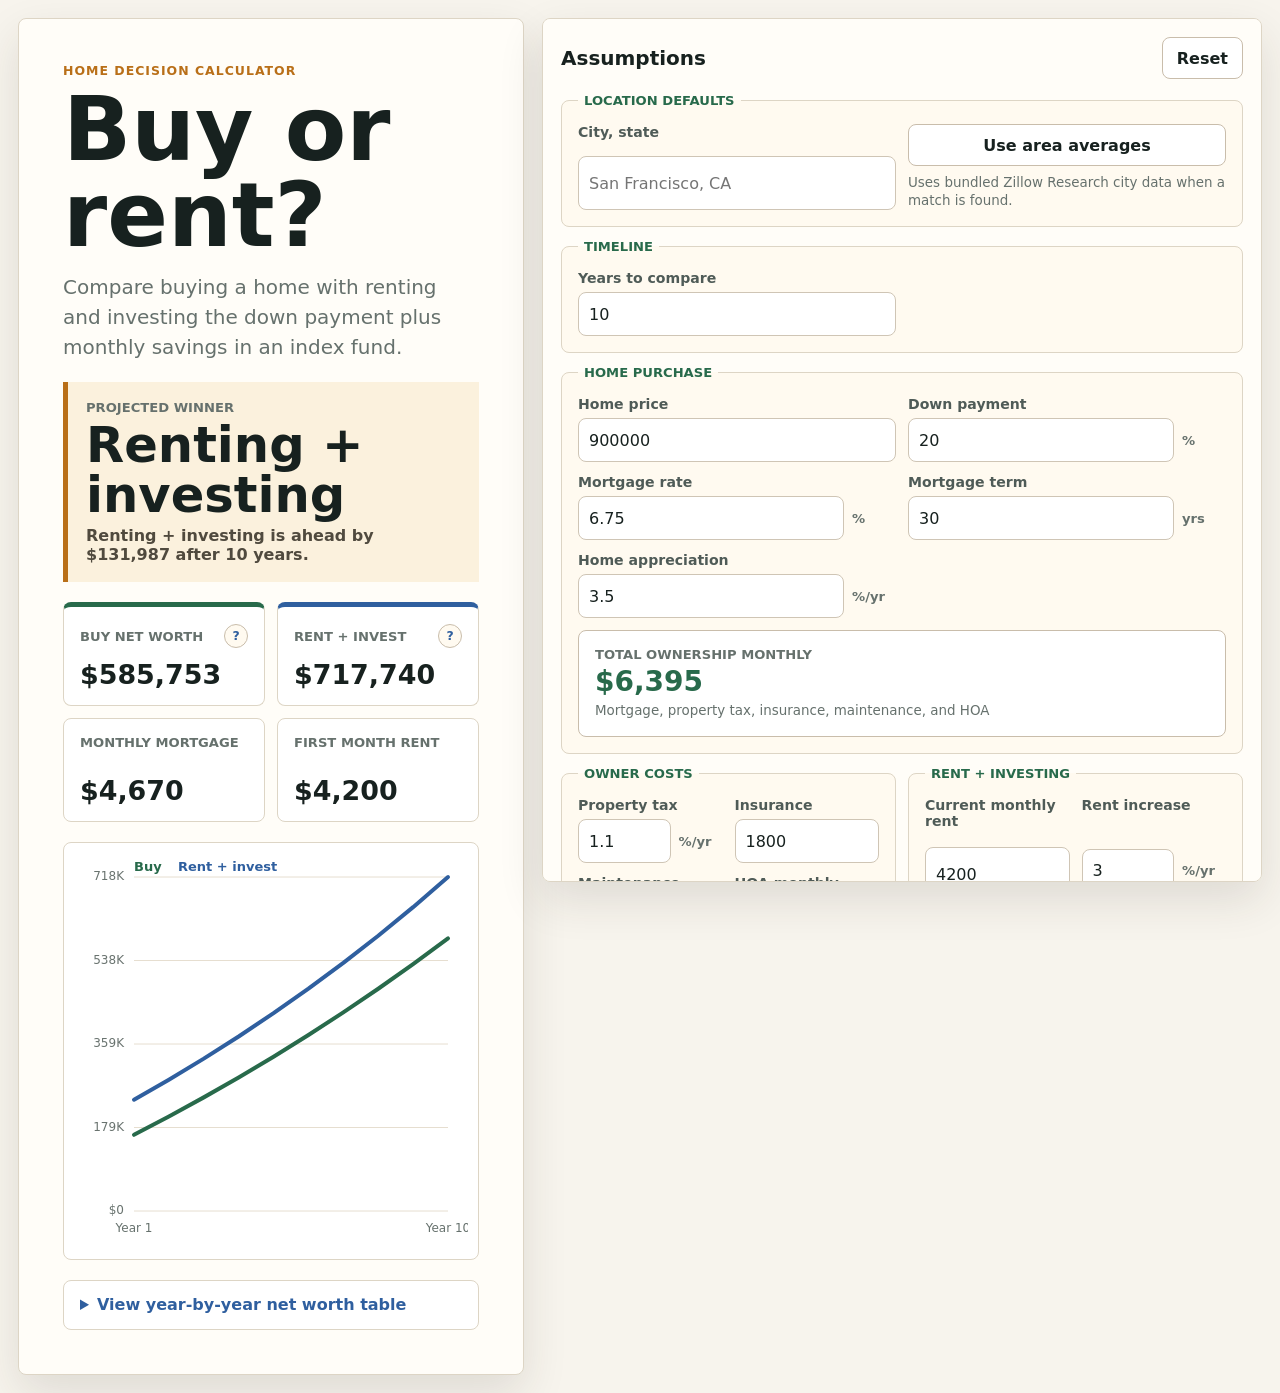
==== buy-or-rent-calculator.html @ 70c570ae "Add files via upload" ====
<!doctype html>
<html lang="en">
  <head>
    <meta charset="utf-8">
    <meta name="viewport" content="width=device-width, initial-scale=1">
    <title>Buy or Rent Calculator</title>
    <style>
:root {
  color-scheme: light;
  --ink: #17211f;
  --muted: #66716d;
  --paper: #f7f4ed;
  --panel: #fffdf8;
  --line: #ddd5c5;
  --green: #286a4b;
  --blue: #2f5f9f;
  --gold: #b96f18;
  --rose: #b65050;
  --shadow: 0 18px 45px rgba(52, 45, 32, 0.12);
}

* {
  box-sizing: border-box;
}

body {
  margin: 0;
  min-height: 100vh;
  background: var(--paper);
  color: var(--ink);
  font-family: Inter, ui-sans-serif, system-ui, -apple-system, BlinkMacSystemFont, "Segoe UI", sans-serif;
}

button,
input {
  font: inherit;
}

.app-shell {
  display: grid;
  grid-template-columns: minmax(420px, 1fr) minmax(620px, 720px);
  gap: 18px;
  max-width: 1440px;
  margin: 0 auto;
  padding: 18px;
}

.summary-panel,
.controls-panel {
  background: var(--panel);
  border: 1px solid var(--line);
  border-radius: 8px;
  box-shadow: var(--shadow);
}

.summary-panel {
  display: grid;
  align-content: start;
  gap: 20px;
  min-height: calc(100vh - 36px);
  padding: clamp(22px, 4vw, 44px);
}

.eyebrow {
  margin: 0 0 8px;
  color: var(--gold);
  font-size: 0.78rem;
  font-weight: 800;
  letter-spacing: 0.08em;
  text-transform: uppercase;
}

h1,
h2,
p {
  margin: 0;
}

h1 {
  max-width: 720px;
  font-size: clamp(2.45rem, 7vw, 5.8rem);
  line-height: 0.96;
  letter-spacing: 0;
}

.lede {
  max-width: 720px;
  margin-top: 14px;
  color: var(--muted);
  font-size: clamp(1rem, 2vw, 1.25rem);
  line-height: 1.5;
}

.verdict {
  display: grid;
  gap: 6px;
  padding: 18px;
  border-left: 5px solid var(--gold);
  background: #fbf1dd;
}

.verdict-label,
.metric > span,
.metric-heading > span {
  color: var(--muted);
  font-size: 0.82rem;
  font-weight: 800;
  text-transform: uppercase;
}

.verdict strong {
  font-size: clamp(1.65rem, 4vw, 3.1rem);
  line-height: 1;
}

.verdict span:last-child {
  color: #504a3e;
  font-weight: 650;
}

.result-grid {
  display: grid;
  grid-template-columns: repeat(auto-fit, minmax(185px, 1fr));
  gap: 12px;
}

.metric {
  display: grid;
  gap: 8px;
  min-height: 104px;
  min-width: 0;
  padding: 16px;
  border: 1px solid var(--line);
  border-radius: 8px;
  background: #ffffff;
}

.metric strong {
  align-self: end;
  min-width: 0;
  overflow-wrap: anywhere;
  font-size: clamp(1.25rem, 2.1vw, 1.85rem);
  line-height: 1.08;
}

.metric-heading {
  display: flex;
  align-items: center;
  justify-content: space-between;
  gap: 8px;
  min-width: 0;
}

.tooltip-trigger {
  position: relative;
  display: inline-grid;
  place-items: center;
  flex: 0 0 auto;
  width: 24px;
  min-height: 24px;
  padding: 0;
  border: 1px solid #c9bdab;
  border-radius: 999px;
  background: #fffaf0;
  color: var(--blue);
  font-size: 0.78rem;
  line-height: 1;
}

.tooltip-trigger:focus-visible {
  outline: 3px solid rgba(47, 95, 159, 0.18);
}

.tooltip-text {
  position: absolute;
  right: 0;
  bottom: calc(100% + 10px);
  z-index: 5;
  display: block;
  width: min(280px, 74vw);
  padding: 12px;
  border: 1px solid #c9bdab;
  border-radius: 8px;
  background: #17211f;
  box-shadow: 0 12px 28px rgba(23, 33, 31, 0.18);
  color: #ffffff;
  font-size: 0.82rem;
  font-weight: 650;
  line-height: 1.35;
  opacity: 0;
  pointer-events: none;
  text-align: left;
  text-transform: none;
  transform: translateY(4px);
  transition: opacity 150ms ease, transform 150ms ease;
}

.tooltip-trigger:hover .tooltip-text,
.tooltip-trigger:focus .tooltip-text {
  opacity: 1;
  transform: translateY(0);
}

.metric.buy {
  border-top: 5px solid var(--green);
}

.metric.rent {
  border-top: 5px solid var(--blue);
}

.chart-wrap {
  min-height: 260px;
  padding: 10px;
  border: 1px solid var(--line);
  border-radius: 8px;
  background: #ffffff;
}

canvas {
  display: block;
  width: 100%;
  height: min(44vh, 420px);
}

.breakdown {
  border: 1px solid var(--line);
  border-radius: 8px;
  background: #ffffff;
}

.breakdown summary {
  min-height: 48px;
  padding: 14px 16px;
  color: var(--blue);
  font-weight: 900;
  cursor: pointer;
}

.breakdown summary:hover {
  color: var(--green);
}

.table-wrap {
  overflow-x: auto;
  border-top: 1px solid var(--line);
}

table {
  width: 100%;
  min-width: 560px;
  border-collapse: collapse;
}

th,
td {
  padding: 12px 14px;
  border-bottom: 1px solid #ebe4d8;
  text-align: right;
  white-space: nowrap;
}

th:first-child,
td:first-child {
  text-align: left;
}

th {
  color: var(--muted);
  font-size: 0.78rem;
  text-transform: uppercase;
}

td {
  font-weight: 700;
}

.positive-difference {
  color: var(--green);
}

.negative-difference {
  color: var(--blue);
}

.controls-panel {
  position: sticky;
  top: 18px;
  max-height: calc(100vh - 36px);
  overflow: auto;
  padding: 18px;
}

.toolbar {
  display: flex;
  align-items: center;
  justify-content: space-between;
  gap: 12px;
  margin-bottom: 14px;
}

h2 {
  font-size: 1.25rem;
}

button {
  min-height: 42px;
  padding: 0 14px;
  border: 1px solid #c9bdab;
  border-radius: 8px;
  background: #ffffff;
  color: var(--ink);
  font-weight: 800;
  cursor: pointer;
}

button:active {
  transform: translateY(1px);
}

form {
  display: grid;
  grid-template-columns: repeat(2, minmax(0, 1fr));
  gap: 12px;
}

.timeline-section,
.location-section,
.home-section {
  grid-column: 1 / -1;
}

.timeline-section,
.location-section {
  grid-template-columns: minmax(0, 1fr) minmax(0, 1fr);
}

fieldset {
  display: grid;
  grid-template-columns: repeat(2, minmax(0, 1fr));
  gap: 12px;
  margin: 0;
  padding: 16px;
  border: 1px solid var(--line);
  border-radius: 8px;
  background: #fffaf0;
}

legend {
  padding: 0 6px;
  color: var(--green);
  font-size: 0.82rem;
  font-weight: 900;
  text-transform: uppercase;
}

label {
  display: grid;
  gap: 6px;
}

label span {
  color: #4f5b57;
  font-size: 0.88rem;
  font-weight: 700;
}

input {
  width: 100%;
  min-height: 44px;
  border: 1px solid #cfc5b5;
  border-radius: 8px;
  padding: 9px 10px;
  background: #ffffff;
  color: var(--ink);
}

input:focus {
  border-color: var(--blue);
  outline: 3px solid rgba(47, 95, 159, 0.18);
}

.location-actions {
  display: grid;
  align-content: end;
  gap: 8px;
}

.location-actions button {
  width: 100%;
}

.location-status {
  color: var(--muted);
  font-size: 0.84rem;
  line-height: 1.35;
}

.location-status.success {
  color: var(--green);
  font-weight: 750;
}

.location-status.error {
  color: var(--rose);
  font-weight: 750;
}

.calculated-cost {
  display: grid;
  grid-column: 1 / -1;
  gap: 6px;
  min-height: 98px;
  padding: 16px;
  border: 1px solid #c9bdab;
  border-radius: 8px;
  background: #ffffff;
}

.calculated-cost span {
  color: var(--muted);
  font-size: 0.82rem;
  font-weight: 900;
  text-transform: uppercase;
}

.calculated-cost strong {
  color: var(--green);
  font-size: 1.75rem;
  line-height: 1;
}

.calculated-cost small {
  color: var(--muted);
  font-size: 0.84rem;
  line-height: 1.35;
}

.input-row {
  display: grid;
  grid-template-columns: minmax(0, 1fr) auto;
  align-items: center;
  gap: 8px;
}

.input-row span {
  min-width: 44px;
  color: var(--muted);
  font-size: 0.82rem;
  font-weight: 800;
}

.notes {
  margin-top: 12px;
  padding: 16px;
  border-radius: 8px;
  background: #edf3ee;
  color: #223d30;
  line-height: 1.45;
}

.notes strong {
  display: block;
  margin-bottom: 6px;
}

@media (max-width: 1100px) {
  .app-shell {
    grid-template-columns: 1fr;
  }

  .summary-panel {
    min-height: auto;
  }

  .controls-panel {
    position: static;
    max-height: none;
  }

  .result-grid {
    grid-template-columns: repeat(2, minmax(0, 1fr));
  }
}

@media (max-width: 560px) {
  .app-shell {
    padding: 0;
    gap: 0;
  }

  .summary-panel,
  .controls-panel {
    border-right: 0;
    border-left: 0;
    border-radius: 0;
    box-shadow: none;
  }

  .summary-panel {
    padding: 22px 16px;
  }

  .controls-panel {
    padding: 16px;
  }

  form,
  .result-grid,
  fieldset {
    grid-template-columns: 1fr;
  }

  .metric {
    min-height: 88px;
  }

  canvas {
    height: 280px;
  }
}

    </style>
  </head>
  <body>
    <main class="app-shell">
      <section class="summary-panel">
        <div>
          <p class="eyebrow">Home decision calculator</p>
          <h1>Buy or rent?</h1>
          <p class="lede">Compare buying a home with renting and investing the down payment plus monthly savings in an index fund.</p>
        </div>

        <div class="verdict" aria-live="polite">
          <span class="verdict-label">Projected winner</span>
          <strong id="winner">Calculating...</strong>
          <span id="winnerDelta">Adjust the inputs below.</span>
        </div>

        <div class="result-grid">
          <article class="metric buy">
            <div class="metric-heading">
              <span>Buy net worth</span>
              <button class="tooltip-trigger" type="button" aria-label="How buyer net worth is calculated">
                ?
                <span class="tooltip-text">
                  Final home value minus remaining mortgage balance minus estimated selling costs, plus any invested monthly savings if owning was cheaper than renting.
                </span>
              </button>
            </div>
            <strong id="buyNet">$0</strong>
          </article>
          <article class="metric rent">
            <div class="metric-heading">
              <span>Rent + invest</span>
              <button class="tooltip-trigger" type="button" aria-label="How renter net worth is calculated">
                ?
                <span class="tooltip-text">
                  Down payment plus buying costs invested upfront, plus monthly savings when renting is cheaper than owning, compounded by stock market return after expenses.
                </span>
              </button>
            </div>
            <strong id="rentNet">$0</strong>
          </article>
          <article class="metric">
            <span>Monthly mortgage</span>
            <strong id="mortgagePayment">$0</strong>
          </article>
          <article class="metric">
            <span>First month rent</span>
            <strong id="startingRent">$0</strong>
          </article>
        </div>

        <div class="chart-wrap" aria-label="Projected net worth chart">
          <canvas id="wealthChart" width="900" height="420"></canvas>
        </div>

        <details class="breakdown" id="yearlyBreakdown">
          <summary>View year-by-year net worth table</summary>
          <div class="table-wrap">
            <table>
              <thead>
                <tr>
                  <th>Year</th>
                  <th>Buy net worth</th>
                  <th>Rent + invest</th>
                  <th>Difference</th>
                </tr>
              </thead>
              <tbody id="yearlyRows"></tbody>
            </table>
          </div>
        </details>
      </section>

      <section class="controls-panel" aria-label="Calculator assumptions">
        <div class="toolbar">
          <h2>Assumptions</h2>
          <button id="resetButton" type="button">Reset</button>
        </div>

        <form id="assumptions">
          <fieldset class="assumption-section location-section">
            <legend>Location defaults</legend>
            <label>
              <span>City, state</span>
              <input id="marketLocation" type="text" autocomplete="address-level2" placeholder="San Francisco, CA">
            </label>
            <div class="location-actions">
              <button id="applyLocationButton" type="button">Use area averages</button>
              <p id="locationStatus" class="location-status" aria-live="polite">Uses bundled Zillow Research city data when a match is found.</p>
            </div>
          </fieldset>

          <fieldset class="assumption-section timeline-section">
            <legend>Timeline</legend>
            <label>
              <span>Years to compare</span>
              <input name="years" type="number" min="1" max="40" step="1" value="10">
            </label>
          </fieldset>

          <fieldset class="assumption-section home-section">
            <legend>Home purchase</legend>
            <label>
              <span>Home price</span>
              <input name="homePrice" type="number" min="0" step="1000" value="900000">
            </label>
            <label>
              <span>Down payment</span>
              <div class="input-row">
                <input name="downPaymentPercent" type="number" min="0" max="100" step="0.5" value="20">
                <span>%</span>
              </div>
            </label>
            <label>
              <span>Mortgage rate</span>
              <div class="input-row">
                <input name="mortgageRate" type="number" min="0" max="20" step="0.05" value="6.75">
                <span>%</span>
              </div>
            </label>
            <label>
              <span>Mortgage term</span>
              <div class="input-row">
                <input name="mortgageTerm" type="number" min="1" max="40" step="1" value="30">
                <span>yrs</span>
              </div>
            </label>
            <label>
              <span>Home appreciation</span>
              <div class="input-row">
                <input name="homeGrowth" type="number" min="-20" max="30" step="0.1" value="3.5">
                <span>%/yr</span>
              </div>
            </label>
            <div class="calculated-cost" aria-live="polite">
              <span>Total ownership monthly</span>
              <strong id="totalOwnershipCost">$0</strong>
              <small>Mortgage, property tax, insurance, maintenance, and HOA</small>
            </div>
          </fieldset>

          <fieldset class="assumption-section owner-section">
            <legend>Owner costs</legend>
            <label>
              <span>Property tax</span>
              <div class="input-row">
                <input name="propertyTax" type="number" min="0" max="10" step="0.05" value="1.1">
                <span>%/yr</span>
              </div>
            </label>
            <label>
              <span>Insurance</span>
              <input name="insurance" type="number" min="0" step="25" value="1800">
            </label>
            <label>
              <span>Maintenance</span>
              <div class="input-row">
                <input name="maintenance" type="number" min="0" max="10" step="0.05" value="1">
                <span>%/yr</span>
              </div>
            </label>
            <label>
              <span>HOA monthly</span>
              <input name="hoa" type="number" min="0" step="25" value="0">
            </label>
            <label>
              <span>Buying costs</span>
              <div class="input-row">
                <input name="buyingCosts" type="number" min="0" max="10" step="0.1" value="2">
                <span>%</span>
              </div>
            </label>
            <label>
              <span>Selling costs</span>
              <div class="input-row">
                <input name="sellingCosts" type="number" min="0" max="12" step="0.1" value="6">
                <span>%</span>
              </div>
            </label>
          </fieldset>

          <fieldset class="assumption-section rent-section">
            <legend>Rent + investing</legend>
            <label>
              <span>Current monthly rent</span>
              <input name="rent" type="number" min="0" step="50" value="4200">
            </label>
            <label>
              <span>Rent increase</span>
              <div class="input-row">
                <input name="rentGrowth" type="number" min="-10" max="20" step="0.1" value="3">
                <span>%/yr</span>
              </div>
            </label>
            <label>
              <span>Stock market return</span>
              <div class="input-row">
                <input name="stockGrowth" type="number" min="-30" max="40" step="0.1" value="7">
                <span>%/yr</span>
              </div>
            </label>
            <label>
              <span>Investment expense ratio</span>
              <div class="input-row">
                <input name="expenseRatio" type="number" min="0" max="3" step="0.01" value="0.03">
                <span>%/yr</span>
              </div>
            </label>
          </fieldset>
        </form>

        <aside class="notes">
          <strong>How it compares</strong>
          <p id="explanation">The calculator invests whichever option has lower monthly cash cost, so the comparison stays balanced.</p>
        </aside>
      </section>
    </main>

    <script>
// Generated from Zillow Research public city ZHVI and ZORI CSVs on 2026-05-13.
// Keep this file small enough to host as a static asset.
window.MARKET_DATA = {"generatedAt":"2026-05-13T17:00:26.848Z","source":"Zillow Research public data","records":[{"key":"los angeles,CA","city":"Los Angeles","state":"CA","metro":"Los Angeles-Long Beach-Anaheim, CA","county":"Los Angeles County","sizeRank":1,"homeValue":952183,"rent":2753,"homeGrowth":3.39,"rentGrowth":4.19,"homeDate":"2026-03-31","rentDate":"2026-03-31"},{"key":"houston,TX","city":"Houston","state":"TX","metro":"Houston-The Woodlands-Sugar Land, TX","county":"Harris County","sizeRank":2,"homeValue":264336,"rent":1541,"homeGrowth":3.86,"rentGrowth":3.35,"homeDate":"2026-03-31","rentDate":"2026-03-31"},{"key":"chicago,IL","city":"Chicago","state":"IL","metro":"Chicago-Naperville-Elgin, IL-IN-WI","county":"Cook County","sizeRank":3,"homeValue":317283,"rent":2328,"homeGrowth":2.39,"rentGrowth":6.85,"homeDate":"2026-03-31","rentDate":"2026-03-31"},{"key":"san antonio,TX","city":"San Antonio","state":"TX","metro":"San Antonio-New Braunfels, TX","county":"Bexar County","sizeRank":4,"homeValue":249810,"rent":1360,"homeGrowth":2.72,"rentGrowth":2.48,"homeDate":"2026-03-31","rentDate":"2026-03-31"},{"key":"philadelphia,PA","city":"Philadelphia","state":"PA","metro":"Philadelphia-Camden-Wilmington, PA-NJ-DE-MD","county":"Philadelphia County","sizeRank":5,"homeValue":231815,"rent":1758,"homeGrowth":2.21,"rentGrowth":4.29,"homeDate":"2026-03-31","rentDate":"2026-03-31"},{"key":"phoenix,AZ","city":"Phoenix","state":"AZ","metro":"Phoenix-Mesa-Chandler, AZ","county":"Maricopa County","sizeRank":6,"homeValue":410169,"rent":1567,"homeGrowth":4.5,"rentGrowth":3.91,"homeDate":"2026-03-31","rentDate":"2026-03-31"},{"key":"las vegas,NV","city":"Las Vegas","state":"NV","metro":"Las Vegas-Henderson-Paradise, NV","county":"Clark County","sizeRank":7,"homeValue":426583,"rent":1699,"homeGrowth":5.86,"rentGrowth":4.38,"homeDate":"2026-03-31","rentDate":"2026-03-31"},{"key":"san diego,CA","city":"San Diego","state":"CA","metro":"San Diego-Chula Vista-Carlsbad, CA","county":"San Diego County","sizeRank":8,"homeValue":1001265,"rent":2911,"homeGrowth":5.86,"rentGrowth":6.02,"homeDate":"2026-03-31","rentDate":"2026-03-31"},{"key":"dallas,TX","city":"Dallas","state":"TX","metro":"Dallas-Fort Worth-Arlington, TX","county":"Dallas County","sizeRank":9,"homeValue":309421,"rent":1606,"homeGrowth":3.6,"rentGrowth":3.79,"homeDate":"2026-03-31","rentDate":"2026-03-31"},{"key":"austin,TX","city":"Austin","state":"TX","metro":"Austin-Round Rock-Georgetown, TX","county":"Travis County","sizeRank":10,"homeValue":508530,"rent":1542,"homeGrowth":0.59,"rentGrowth":2.07,"homeDate":"2026-03-31","rentDate":"2026-03-31"},{"key":"san jose,CA","city":"San Jose","state":"CA","metro":"San Jose-Sunnyvale-Santa Clara, CA","county":"Santa Clara County","sizeRank":11,"homeValue":1463614,"rent":3283,"homeGrowth":5.35,"rentGrowth":4.69,"homeDate":"2026-03-31","rentDate":"2026-03-31"},{"key":"jacksonville,FL","city":"Jacksonville","state":"FL","metro":"Jacksonville, FL","county":"Duval County","sizeRank":12,"homeValue":282895,"rent":1580,"homeGrowth":5.04,"rentGrowth":4.83,"homeDate":"2026-03-31","rentDate":"2026-03-31"},{"key":"charlotte,NC","city":"Charlotte","state":"NC","metro":"Charlotte-Concord-Gastonia, NC-SC","county":"Mecklenburg County","sizeRank":13,"homeValue":397125,"rent":1721,"homeGrowth":5.99,"rentGrowth":4.99,"homeDate":"2026-03-31","rentDate":"2026-03-31"},{"key":"indianapolis,IN","city":"Indianapolis","state":"IN","metro":"Indianapolis-Carmel-Anderson, IN","county":"Marion County","sizeRank":14,"homeValue":229209,"rent":1374,"homeGrowth":5.72,"rentGrowth":6.25,"homeDate":"2026-03-31","rentDate":"2026-03-31"},{"key":"fort worth,TX","city":"Fort Worth","state":"TX","metro":"Dallas-Fort Worth-Arlington, TX","county":"Tarrant County","sizeRank":15,"homeValue":298051,"rent":1583,"homeGrowth":4.25,"rentGrowth":3.71,"homeDate":"2026-03-31","rentDate":"2026-03-31"},{"key":"orlando,FL","city":"Orlando","state":"FL","metro":"Orlando-Kissimmee-Sanford, FL","county":"Orange County","sizeRank":16,"homeValue":374136,"rent":1869,"homeGrowth":6.01,"rentGrowth":5.68,"homeDate":"2026-03-31","rentDate":"2026-03-31"},{"key":"san francisco,CA","city":"San Francisco","state":"CA","metro":"San Francisco-Oakland-Berkeley, CA","county":"San Francisco County","sizeRank":17,"homeValue":1356662,"rent":3958,"homeGrowth":-0.15,"rentGrowth":6.51,"homeDate":"2026-03-31","rentDate":"2026-03-31"},{"key":"tucson,AZ","city":"Tucson","state":"AZ","metro":"Tucson, AZ","county":"Pima County","sizeRank":18,"homeValue":324023,"rent":1396,"homeGrowth":4.61,"rentGrowth":5.15,"homeDate":"2026-03-31","rentDate":"2026-03-31"},{"key":"columbus,OH","city":"Columbus","state":"OH","metro":"Columbus, OH","county":"Franklin County","sizeRank":19,"homeValue":245979,"rent":1445,"homeGrowth":5.48,"rentGrowth":5.14,"homeDate":"2026-03-31","rentDate":"2026-03-31"},{"key":"miami,FL","city":"Miami","state":"FL","metro":"Miami-Fort Lauderdale-Pompano Beach, FL","county":"Miami-Dade County","sizeRank":20,"homeValue":579564,"rent":3001,"homeGrowth":8.35,"rentGrowth":8.2,"homeDate":"2026-03-31","rentDate":"2026-03-31"},{"key":"louisville,KY","city":"Louisville","state":"KY","metro":"Louisville/Jefferson County, KY-IN","county":"Jefferson County","sizeRank":21,"homeValue":261482,"rent":1370,"homeGrowth":5,"rentGrowth":5.98,"homeDate":"2026-03-31","rentDate":"2026-03-31"},{"key":"el paso,TX","city":"El Paso","state":"TX","metro":"El Paso, TX","county":"El Paso County","sizeRank":22,"homeValue":234775,"rent":1461,"homeGrowth":7.13,"rentGrowth":6.28,"homeDate":"2026-03-31","rentDate":"2026-03-31"},{"key":"denver,CO","city":"Denver","state":"CO","metro":"Denver-Aurora-Lakewood, CO","county":"Denver County","sizeRank":23,"homeValue":539666,"rent":1826,"homeGrowth":1.67,"rentGrowth":2.98,"homeDate":"2026-03-31","rentDate":"2026-03-31"},{"key":"seattle,WA","city":"Seattle","state":"WA","metro":"Seattle-Tacoma-Bellevue, WA","county":"King County","sizeRank":24,"homeValue":868680,"rent":2193,"homeGrowth":1.99,"rentGrowth":4.73,"homeDate":"2026-03-31","rentDate":"2026-03-31"},{"key":"portland,OR","city":"Portland","state":"OR","metro":"Portland-Vancouver-Hillsboro, OR-WA","county":"Multnomah County","sizeRank":25,"homeValue":534638,"rent":1707,"homeGrowth":0.91,"rentGrowth":3.35,"homeDate":"2026-03-31","rentDate":"2026-03-31"},{"key":"nashville,TN","city":"Nashville","state":"TN","metro":"Nashville-Davidson--Murfreesboro--Franklin, TN","county":"Davidson County","sizeRank":26,"homeValue":434338,"rent":1786,"homeGrowth":5.05,"rentGrowth":4.1,"homeDate":"2026-03-31","rentDate":"2026-03-31"},{"key":"washington,DC","city":"Washington","state":"DC","metro":"Washington-Arlington-Alexandria, DC-VA-MD-WV","county":"District of Columbia","sizeRank":27,"homeValue":582914,"rent":2436,"homeGrowth":-1.44,"rentGrowth":3.48,"homeDate":"2026-03-31","rentDate":"2026-03-31"},{"key":"sacramento,CA","city":"Sacramento","state":"CA","metro":"Sacramento-Roseville-Folsom, CA","county":"Sacramento County","sizeRank":28,"homeValue":479766,"rent":1995,"homeGrowth":2.41,"rentGrowth":4.17,"homeDate":"2026-03-31","rentDate":"2026-03-31"},{"key":"boston,MA","city":"Boston","state":"MA","metro":"Boston-Cambridge-Newton, MA-NH","county":"Suffolk County","sizeRank":29,"homeValue":798217,"rent":3441,"homeGrowth":2.05,"rentGrowth":5.98,"homeDate":"2026-03-31","rentDate":"2026-03-31"},{"key":"detroit,MI","city":"Detroit","state":"MI","metro":"Detroit-Warren-Dearborn, MI","county":"Wayne County","sizeRank":30,"homeValue":75358,"rent":1333,"homeGrowth":2.77,"rentGrowth":5.9,"homeDate":"2026-03-31","rentDate":"2026-03-31"},{"key":"pittsburgh,PA","city":"Pittsburgh","state":"PA","metro":"Pittsburgh, PA","county":"Allegheny County","sizeRank":31,"homeValue":237533,"rent":1554,"homeGrowth":2.8,"rentGrowth":5.01,"homeDate":"2026-03-31","rentDate":"2026-03-31"},{"key":"albuquerque,NM","city":"Albuquerque","state":"NM","metro":"Albuquerque, NM","county":"Bernalillo County","sizeRank":32,"homeValue":344457,"rent":1459,"homeGrowth":6.77,"rentGrowth":6.34,"homeDate":"2026-03-31","rentDate":"2026-03-31"},{"key":"memphis,TN","city":"Memphis","state":"TN","metro":"Memphis, TN-MS-AR","county":"Shelby County","sizeRank":33,"homeValue":144710,"rent":1247,"homeGrowth":3.27,"rentGrowth":4.64,"homeDate":"2026-03-31","rentDate":"2026-03-31"},{"key":"fresno,CA","city":"Fresno","state":"CA","metro":"Fresno, CA","county":"Fresno County","sizeRank":34,"homeValue":391328,"rent":1900,"homeGrowth":5.19,"rentGrowth":6.03,"homeDate":"2026-03-31","rentDate":"2026-03-31"},{"key":"baltimore,MD","city":"Baltimore","state":"MD","metro":"Baltimore-Columbia-Towson, MD","county":"Baltimore City","sizeRank":35,"homeValue":188101,"rent":1729,"homeGrowth":3.05,"rentGrowth":5.07,"homeDate":"2026-03-31","rentDate":"2026-03-31"},{"key":"omaha,NE","city":"Omaha","state":"NE","metro":"Omaha-Council Bluffs, NE-IA","county":"Douglas County","sizeRank":36,"homeValue":294189,"rent":1431,"homeGrowth":5.24,"rentGrowth":6.06,"homeDate":"2026-03-31","rentDate":"2026-03-31"},{"key":"atlanta,GA","city":"Atlanta","state":"GA","metro":"Atlanta-Sandy Springs-Alpharetta, GA","county":"Fulton County","sizeRank":37,"homeValue":385599,"rent":1879,"homeGrowth":1.83,"rentGrowth":3.86,"homeDate":"2026-03-31","rentDate":"2026-03-31"},{"key":"milwaukee,WI","city":"Milwaukee","state":"WI","metro":"Milwaukee-Waukesha, WI","county":"Milwaukee County","sizeRank":38,"homeValue":220137,"rent":1428,"homeGrowth":7.39,"rentGrowth":5.54,"homeDate":"2026-03-31","rentDate":"2026-03-31"},{"key":"oklahoma city,OK","city":"Oklahoma City","state":"OK","metro":"Oklahoma City, OK","county":"Oklahoma County","sizeRank":39,"homeValue":206713,"rent":1286,"homeGrowth":5.22,"rentGrowth":5.47,"homeDate":"2026-03-31","rentDate":"2026-03-31"},{"key":"raleigh,NC","city":"Raleigh","state":"NC","metro":"Raleigh-Cary, NC","county":"Wake County","sizeRank":40,"homeValue":433996,"rent":1568,"homeGrowth":5.53,"rentGrowth":4.59,"homeDate":"2026-03-31","rentDate":"2026-03-31"},{"key":"mesa,AZ","city":"Mesa","state":"AZ","metro":"Phoenix-Mesa-Chandler, AZ","county":"Maricopa County","sizeRank":41,"homeValue":435134,"rent":1567,"homeGrowth":4.5,"rentGrowth":4,"homeDate":"2026-03-31","rentDate":"2026-03-31"},{"key":"colorado springs,CO","city":"Colorado Springs","state":"CO","metro":"Colorado Springs, CO","county":"El Paso County","sizeRank":42,"homeValue":449452,"rent":1700,"homeGrowth":2.86,"rentGrowth":3.62,"homeDate":"2026-03-31","rentDate":"2026-03-31"},{"key":"buffalo,NY","city":"Buffalo","state":"NY","metro":"Buffalo-Cheektowaga, NY","county":"Erie County","sizeRank":43,"homeValue":238089,"rent":1360,"homeGrowth":7.03,"rentGrowth":5.96,"homeDate":"2026-03-31","rentDate":"2026-03-31"},{"key":"kansas city,MO","city":"Kansas City","state":"MO","metro":"Kansas City, MO-KS","county":"Jackson County","sizeRank":44,"homeValue":250208,"rent":1422,"homeGrowth":5.5,"rentGrowth":6.1,"homeDate":"2026-03-31","rentDate":"2026-03-31"},{"key":"rochester,NY","city":"Rochester","state":"NY","metro":"Rochester, NY","county":"Monroe County","sizeRank":45,"homeValue":235784,"rent":1489,"homeGrowth":null,"rentGrowth":6.47,"homeDate":"2026-03-31","rentDate":"2026-03-31"},{"key":"cincinnati,OH","city":"Cincinnati","state":"OH","metro":"Cincinnati, OH-KY-IN","county":"Hamilton County","sizeRank":46,"homeValue":249568,"rent":1462,"homeGrowth":5.23,"rentGrowth":6.31,"homeDate":"2026-03-31","rentDate":"2026-03-31"},{"key":"long beach,CA","city":"Long Beach","state":"CA","metro":"Los Angeles-Long Beach-Anaheim, CA","county":"Los Angeles County","sizeRank":47,"homeValue":857861,"rent":2277,"homeGrowth":4.54,"rentGrowth":4.24,"homeDate":"2026-03-31","rentDate":"2026-03-31"},{"key":"virginia beach,VA","city":"Virginia Beach","state":"VA","metro":"Virginia Beach-Norfolk-Newport News, VA-NC","county":"Virginia Beach City","sizeRank":48,"homeValue":427032,"rent":1973,"homeGrowth":5.36,"rentGrowth":6.82,"homeDate":"2026-03-31","rentDate":"2026-03-31"},{"key":"bakersfield,CA","city":"Bakersfield","state":"CA","metro":"Bakersfield, CA","county":"Kern County","sizeRank":49,"homeValue":396047,"rent":1908,"homeGrowth":6.18,"rentGrowth":6.59,"homeDate":"2026-03-31","rentDate":"2026-03-31"},{"key":"tampa,FL","city":"Tampa","state":"FL","metro":"Tampa-St. Petersburg-Clearwater, FL","county":"Hillsborough County","sizeRank":50,"homeValue":374888,"rent":1950,"homeGrowth":5.96,"rentGrowth":6.37,"homeDate":"2026-03-31","rentDate":"2026-03-31"},{"key":"oakland,CA","city":"Oakland","state":"CA","metro":"San Francisco-Oakland-Berkeley, CA","county":"Alameda County","sizeRank":51,"homeValue":716248,"rent":2545,"homeGrowth":-3.6,"rentGrowth":1.8,"homeDate":"2026-03-31","rentDate":"2026-03-31"},{"key":"tulsa,OK","city":"Tulsa","state":"OK","metro":"Tulsa, OK","county":"Tulsa County","sizeRank":52,"homeValue":217450,"rent":1229,"homeGrowth":6.26,"rentGrowth":5.95,"homeDate":"2026-03-31","rentDate":"2026-03-31"},{"key":"minneapolis,MN","city":"Minneapolis","state":"MN","metro":"Minneapolis-St. Paul-Bloomington, MN-WI","county":"Hennepin County","sizeRank":53,"homeValue":330882,"rent":1650,"homeGrowth":1.58,"rentGrowth":3.27,"homeDate":"2026-03-31","rentDate":"2026-03-31"},{"key":"aurora,CO","city":"Aurora","state":"CO","metro":"Denver-Aurora-Lakewood, CO","county":"Arapahoe County","sizeRank":54,"homeValue":463081,"rent":1701,"homeGrowth":2.48,"rentGrowth":3.44,"homeDate":"2026-03-31","rentDate":"2026-03-31"},{"key":"spring,TX","city":"Spring","state":"TX","metro":"Houston-The Woodlands-Sugar Land, TX","county":"Harris County","sizeRank":55,"homeValue":364701,"rent":1682,"homeGrowth":5.12,"rentGrowth":4,"homeDate":"2026-03-31","rentDate":"2026-03-31"},{"key":"honolulu,HI","city":"Honolulu","state":"HI","metro":"Urban Honolulu, HI","county":"Honolulu County","sizeRank":56,"homeValue":768465,"rent":2594,"homeGrowth":2.63,"rentGrowth":5.14,"homeDate":"2026-03-31","rentDate":"2026-03-31"},{"key":"knoxville,TN","city":"Knoxville","state":"TN","metro":"Knoxville, TN","county":"Knox County","sizeRank":57,"homeValue":369216,"rent":1729,"homeGrowth":9.46,"rentGrowth":8.17,"homeDate":"2026-03-31","rentDate":"2026-03-31"},{"key":"arlington,TX","city":"Arlington","state":"TX","metro":"Dallas-Fort Worth-Arlington, TX","county":"Tarrant County","sizeRank":58,"homeValue":310971,"rent":1479,"homeGrowth":4.34,"rentGrowth":4.06,"homeDate":"2026-03-31","rentDate":"2026-03-31"},{"key":"baton rouge,LA","city":"Baton Rouge","state":"LA","metro":"Baton Rouge, LA","county":"East Baton Rouge Parish","sizeRank":59,"homeValue":228415,"rent":1320,"homeGrowth":2.55,"rentGrowth":3.71,"homeDate":"2026-03-31","rentDate":"2026-03-31"},{"key":"new orleans,LA","city":"New Orleans","state":"LA","metro":"New Orleans-Metairie, LA","county":"Orleans Parish","sizeRank":60,"homeValue":242493,"rent":1665,"homeGrowth":-1.66,"rentGrowth":3.69,"homeDate":"2026-03-31","rentDate":"2026-03-31"},{"key":"wichita,KS","city":"Wichita","state":"KS","metro":"Wichita, KS","county":"Sedgwick County","sizeRank":61,"homeValue":202720,"rent":1139,"homeGrowth":6.91,"rentGrowth":5.96,"homeDate":"2026-03-31","rentDate":"2026-03-31"},{"key":"cleveland,OH","city":"Cleveland","state":"OH","metro":"Cleveland-Elyria, OH","county":"Cuyahoga County","sizeRank":62,"homeValue":115537,"rent":1388,"homeGrowth":4.13,"rentGrowth":6.76,"homeDate":"2026-03-31","rentDate":"2026-03-31"},{"key":"riverside,CA","city":"Riverside","state":"CA","metro":"Riverside-San Bernardino-Ontario, CA","county":"Riverside County","sizeRank":63,"homeValue":646784,"rent":2335,"homeGrowth":5.34,"rentGrowth":5.42,"homeDate":"2026-03-31","rentDate":"2026-03-31"},{"key":"anaheim,CA","city":"Anaheim","state":"CA","metro":"Los Angeles-Long Beach-Anaheim, CA","county":"Orange County","sizeRank":64,"homeValue":950504,"rent":2728,"homeGrowth":6.11,"rentGrowth":5.46,"homeDate":"2026-03-31","rentDate":"2026-03-31"},{"key":"vancouver,WA","city":"Vancouver","state":"WA","metro":"Portland-Vancouver-Hillsboro, OR-WA","county":"Clark County","sizeRank":65,"homeValue":509318,"rent":1770,"homeGrowth":4.23,"rentGrowth":4.28,"homeDate":"2026-03-31","rentDate":"2026-03-31"},{"key":"stockton,CA","city":"Stockton","state":"CA","metro":"Stockton, CA","county":"San Joaquin County","sizeRank":67,"homeValue":431328,"rent":2008,"homeGrowth":2.76,"rentGrowth":4.6,"homeDate":"2026-03-31","rentDate":"2026-03-31"},{"key":"marietta,GA","city":"Marietta","state":"GA","metro":"Atlanta-Sandy Springs-Alpharetta, GA","county":"Cobb County","sizeRank":68,"homeValue":471588,"rent":1717,"homeGrowth":5.94,"rentGrowth":4.4,"homeDate":"2026-03-31","rentDate":"2026-03-31"},{"key":"columbia,SC","city":"Columbia","state":"SC","metro":"Columbia, SC","county":"Richland County","sizeRank":69,"homeValue":229068,"rent":1467,"homeGrowth":7.05,"rentGrowth":7,"homeDate":"2026-03-31","rentDate":"2026-03-31"},{"key":"greensboro,NC","city":"Greensboro","state":"NC","metro":"Greensboro-High Point, NC","county":"Guilford County","sizeRank":70,"homeValue":264428,"rent":1408,"homeGrowth":6.06,"rentGrowth":6.62,"homeDate":"2026-03-31","rentDate":"2026-03-31"},{"key":"fort wayne,IN","city":"Fort Wayne","state":"IN","metro":"Fort Wayne, IN","county":"Allen County","sizeRank":71,"homeValue":242385,"rent":1189,"homeGrowth":7.47,"rentGrowth":7.15,"homeDate":"2026-03-31","rentDate":"2026-03-31"},{"key":"lexington,KY","city":"Lexington","state":"KY","metro":"Lexington-Fayette, KY","county":"Fayette County","sizeRank":72,"homeValue":329115,"rent":1494,"homeGrowth":6.88,"rentGrowth":7.45,"homeDate":"2026-03-31","rentDate":"2026-03-31"},{"key":"naples,FL","city":"Naples","state":"FL","metro":"Naples-Marco Island, FL","county":"Collier County","sizeRank":73,"homeValue":551996,"rent":2705,"homeGrowth":7.29,"rentGrowth":7.82,"homeDate":"2026-03-31","rentDate":"2026-03-31"},{"key":"henderson,NV","city":"Henderson","state":"NV","metro":"Las Vegas-Henderson-Paradise, NV","county":"Clark County","sizeRank":74,"homeValue":486156,"rent":1785,"homeGrowth":5.34,"rentGrowth":4.25,"homeDate":"2026-03-31","rentDate":"2026-03-31"},{"key":"corpus christi,TX","city":"Corpus Christi","state":"TX","metro":"Corpus Christi, TX","county":"Nueces County","sizeRank":75,"homeValue":223502,"rent":1414,"homeGrowth":1.97,"rentGrowth":2.93,"homeDate":"2026-03-31","rentDate":"2026-03-31"},{"key":"saint louis,MO","city":"Saint Louis","state":"MO","metro":"St. Louis, MO-IL","county":"Saint Louis City","sizeRank":76,"homeValue":181928,"rent":1341,"homeGrowth":3.45,"rentGrowth":5.49,"homeDate":"2026-03-31","rentDate":"2026-03-31"},{"key":"santa ana,CA","city":"Santa Ana","state":"CA","metro":"Los Angeles-Long Beach-Anaheim, CA","county":"Orange County","sizeRank":77,"homeValue":866066,"rent":2830,"homeGrowth":6.05,"rentGrowth":6.29,"homeDate":"2026-03-31","rentDate":"2026-03-31"},{"key":"durham,NC","city":"Durham","state":"NC","metro":"Durham-Chapel Hill, NC","county":"Durham County","sizeRank":78,"homeValue":396395,"rent":1701,"homeGrowth":5.97,"rentGrowth":5.08,"homeDate":"2026-03-31","rentDate":"2026-03-31"},{"key":"silver spring,MD","city":"Silver Spring","state":"MD","metro":"Washington-Arlington-Alexandria, DC-VA-MD-WV","county":"Montgomery County","sizeRank":79,"homeValue":550712,"rent":1964,"homeGrowth":2.33,"rentGrowth":3.89,"homeDate":"2026-03-31","rentDate":"2026-03-31"},{"key":"saint paul,MN","city":"Saint Paul","state":"MN","metro":"Minneapolis-St. Paul-Bloomington, MN-WI","county":"Ramsey County","sizeRank":80,"homeValue":293972,"rent":1465,"homeGrowth":2.4,"rentGrowth":3,"homeDate":"2026-03-31","rentDate":"2026-03-31"},{"key":"spokane,WA","city":"Spokane","state":"WA","metro":"Spokane-Spokane Valley, WA","county":"Spokane County","sizeRank":81,"homeValue":395325,"rent":1475,"homeGrowth":4.29,"rentGrowth":5.36,"homeDate":"2026-03-31","rentDate":"2026-03-31"},{"key":"newark,NJ","city":"Newark","state":"NJ","metro":"New York-Newark-Jersey City, NY-NJ-PA","county":"Essex County","sizeRank":82,"homeValue":478455,"rent":2127,"homeGrowth":4.9,"rentGrowth":6.6,"homeDate":"2026-03-31","rentDate":"2026-03-31"},{"key":"reno,NV","city":"Reno","state":"NV","metro":"Reno, NV","county":"Washoe County","sizeRank":83,"homeValue":567857,"rent":1856,"homeGrowth":4.38,"rentGrowth":4.81,"homeDate":"2026-03-31","rentDate":"2026-03-31"},{"key":"saint petersburg,FL","city":"Saint Petersburg","state":"FL","metro":"Tampa-St. Petersburg-Clearwater, FL","county":"Pinellas County","sizeRank":84,"homeValue":347964,"rent":2063,"homeGrowth":4.66,"rentGrowth":7.15,"homeDate":"2026-03-31","rentDate":"2026-03-31"},{"key":"irvine,CA","city":"Irvine","state":"CA","metro":"Los Angeles-Long Beach-Anaheim, CA","county":"Orange County","sizeRank":85,"homeValue":1557982,"rent":3335,"homeGrowth":11.26,"rentGrowth":6.23,"homeDate":"2026-03-31","rentDate":"2026-03-31"},{"key":"lincoln,NE","city":"Lincoln","state":"NE","metro":"Lincoln, NE","county":"Lancaster County","sizeRank":86,"homeValue":291062,"rent":1313,"homeGrowth":5.8,"rentGrowth":5.49,"homeDate":"2026-03-31","rentDate":"2026-03-31"},{"key":"toledo,OH","city":"Toledo","state":"OH","metro":"Toledo, OH","county":"Lucas County","sizeRank":87,"homeValue":129627,"rent":1092,"homeGrowth":6.87,"rentGrowth":6.81,"homeDate":"2026-03-31","rentDate":"2026-03-31"},{"key":"chandler,AZ","city":"Chandler","state":"AZ","metro":"Phoenix-Mesa-Chandler, AZ","county":"Maricopa County","sizeRank":88,"homeValue":524156,"rent":1862,"homeGrowth":4.61,"rentGrowth":3.92,"homeDate":"2026-03-31","rentDate":"2026-03-31"},{"key":"tallahassee,FL","city":"Tallahassee","state":"FL","metro":"Tallahassee, FL","county":"Leon County","sizeRank":89,"homeValue":291127,"rent":1521,"homeGrowth":4.7,"rentGrowth":7.65,"homeDate":"2026-03-31","rentDate":"2026-03-31"},{"key":"jersey city,NJ","city":"Jersey City","state":"NJ","metro":"New York-Newark-Jersey City, NY-NJ-PA","county":"Hudson County","sizeRank":90,"homeValue":658269,"rent":3090,"homeGrowth":3.22,"rentGrowth":7.24,"homeDate":"2026-03-31","rentDate":"2026-03-31"},{"key":"plano,TX","city":"Plano","state":"TX","metro":"Dallas-Fort Worth-Arlington, TX","county":"Collin County","sizeRank":91,"homeValue":498989,"rent":1696,"homeGrowth":5.32,"rentGrowth":4.27,"homeDate":"2026-03-31","rentDate":"2026-03-31"},{"key":"lubbock,TX","city":"Lubbock","state":"TX","metro":"Lubbock, TX","county":"Lubbock County","sizeRank":92,"homeValue":209436,"rent":1384,"homeGrowth":3.94,"rentGrowth":3.27,"homeDate":"2026-03-31","rentDate":"2026-03-31"},{"key":"modesto,CA","city":"Modesto","state":"CA","metro":"Modesto, CA","county":"Stanislaus County","sizeRank":93,"homeValue":446494,"rent":2026,"homeGrowth":3.94,"rentGrowth":4.9,"homeDate":"2026-03-31","rentDate":"2026-03-31"},{"key":"katy,TX","city":"Katy","state":"TX","metro":"Houston-The Woodlands-Sugar Land, TX","county":"Harris County","sizeRank":94,"homeValue":338082,"rent":1842,"homeGrowth":4.52,"rentGrowth":3.8,"homeDate":"2026-03-31","rentDate":"2026-03-31"},{"key":"lawrenceville,GA","city":"Lawrenceville","state":"GA","metro":"Atlanta-Sandy Springs-Alpharetta, GA","county":"Gwinnett County","sizeRank":95,"homeValue":382152,"rent":1850,"homeGrowth":6.24,"rentGrowth":4.04,"homeDate":"2026-03-31","rentDate":"2026-03-31"},{"key":"chula vista,CA","city":"Chula Vista","state":"CA","metro":"San Diego-Chula Vista-Carlsbad, CA","county":"San Diego County","sizeRank":96,"homeValue":846372,"rent":2961,"homeGrowth":5.36,"rentGrowth":6.18,"homeDate":"2026-03-31","rentDate":"2026-03-31"},{"key":"boise,ID","city":"Boise","state":"ID","metro":"Boise City, ID","county":"Ada County","sizeRank":97,"homeValue":499492,"rent":1746,"homeGrowth":3,"rentGrowth":4.74,"homeDate":"2026-03-31","rentDate":"2026-03-31"},{"key":"richmond,VA","city":"Richmond","state":"VA","metro":"Richmond, VA","county":"Richmond City","sizeRank":98,"homeValue":369646,"rent":1622,"homeGrowth":5.54,"rentGrowth":6.3,"homeDate":"2026-03-31","rentDate":"2026-03-31"},{"key":"gilbert,AZ","city":"Gilbert","state":"AZ","metro":"Phoenix-Mesa-Chandler, AZ","county":"Maricopa County","sizeRank":99,"homeValue":572507,"rent":2051,"homeGrowth":5.21,"rentGrowth":3.44,"homeDate":"2026-03-31","rentDate":"2026-03-31"},{"key":"winston-salem,NC","city":"Winston-Salem","state":"NC","metro":"Winston-Salem, NC","county":"Forsyth County","sizeRank":100,"homeValue":264333,"rent":1465,"homeGrowth":6.66,"rentGrowth":6.81,"homeDate":"2026-03-31","rentDate":"2026-03-31"},{"key":"madison,WI","city":"Madison","state":"WI","metro":"Madison, WI","county":"Dane County","sizeRank":101,"homeValue":423767,"rent":1676,"homeGrowth":6.11,"rentGrowth":6.21,"homeDate":"2026-03-31","rentDate":"2026-03-31"},{"key":"laredo,TX","city":"Laredo","state":"TX","metro":"Laredo, TX","county":"Webb County","sizeRank":102,"homeValue":220331,"rent":1330,"homeGrowth":2.93,"rentGrowth":5.38,"homeDate":"2026-03-31","rentDate":"2026-03-31"},{"key":"north las vegas,NV","city":"North Las Vegas","state":"NV","metro":"Las Vegas-Henderson-Paradise, NV","county":"Clark County","sizeRank":103,"homeValue":407047,"rent":1831,"homeGrowth":5.91,"rentGrowth":4.83,"homeDate":"2026-03-31","rentDate":"2026-03-31"},{"key":"san bernardino,CA","city":"San Bernardino","state":"CA","metro":"Riverside-San Bernardino-Ontario, CA","county":"San Bernardino County","sizeRank":104,"homeValue":487988,"rent":1925,"homeGrowth":6.57,"rentGrowth":7.16,"homeDate":"2026-03-31","rentDate":"2026-03-31"},{"key":"lakeland,FL","city":"Lakeland","state":"FL","metro":"Lakeland-Winter Haven, FL","county":"Polk County","sizeRank":105,"homeValue":311156,"rent":1666,"homeGrowth":5.91,"rentGrowth":6.18,"homeDate":"2026-03-31","rentDate":"2026-03-31"},{"key":"fort myers,FL","city":"Fort Myers","state":"FL","metro":"Cape Coral-Fort Myers, FL","county":"Lee County","sizeRank":106,"homeValue":308876,"rent":1729,"homeGrowth":4.62,"rentGrowth":5.18,"homeDate":"2026-03-31","rentDate":"2026-03-31"},{"key":"irving,TX","city":"Irving","state":"TX","metro":"Dallas-Fort Worth-Arlington, TX","county":"Dallas County","sizeRank":107,"homeValue":341503,"rent":1586,"homeGrowth":4.46,"rentGrowth":3.86,"homeDate":"2026-03-31","rentDate":"2026-03-31"},{"key":"mobile,AL","city":"Mobile","state":"AL","metro":"Mobile, AL","county":"Mobile County","sizeRank":108,"homeValue":194564,"rent":1298,"homeGrowth":4.79,"rentGrowth":7.52,"homeDate":"2026-03-31","rentDate":"2026-03-31"},{"key":"glendale,AZ","city":"Glendale","state":"AZ","metro":"Phoenix-Mesa-Chandler, AZ","county":"Maricopa County","sizeRank":109,"homeValue":407332,"rent":1528,"homeGrowth":4.62,"rentGrowth":3.42,"homeDate":"2026-03-31","rentDate":"2026-03-31"},{"key":"pensacola,FL","city":"Pensacola","state":"FL","metro":"Pensacola-Ferry Pass-Brent, FL","county":"Escambia County","sizeRank":110,"homeValue":265791,"rent":1657,"homeGrowth":5.23,"rentGrowth":5.86,"homeDate":"2026-03-31","rentDate":"2026-03-31"},{"key":"anchorage,AK","city":"Anchorage","state":"AK","metro":"Anchorage, AK","county":"Anchorage Borough","sizeRank":111,"homeValue":410782,"rent":1692,"homeGrowth":3.93,"rentGrowth":6.41,"homeDate":"2026-03-31","rentDate":"2026-03-31"},{"key":"chesapeake,VA","city":"Chesapeake","state":"VA","metro":"Virginia Beach-Norfolk-Newport News, VA-NC","county":"Chesapeake City","sizeRank":112,"homeValue":420756,"rent":2031,"homeGrowth":5.71,"rentGrowth":6.96,"homeDate":"2026-03-31","rentDate":"2026-03-31"},{"key":"sarasota,FL","city":"Sarasota","state":"FL","metro":"North Port-Sarasota-Bradenton, FL","county":"Sarasota County","sizeRank":113,"homeValue":412112,"rent":2201,"homeGrowth":5.14,"rentGrowth":5.86,"homeDate":"2026-03-31","rentDate":"2026-03-31"},{"key":"fayetteville,NC","city":"Fayetteville","state":"NC","metro":"Fayetteville, NC","county":"Cumberland County","sizeRank":114,"homeValue":225534,"rent":1418,"homeGrowth":7.91,"rentGrowth":6.92,"homeDate":"2026-03-31","rentDate":"2026-03-31"},{"key":"birmingham,AL","city":"Birmingham","state":"AL","metro":"Birmingham-Hoover, AL","county":"Jefferson County","sizeRank":115,"homeValue":135870,"rent":1296,"homeGrowth":1.09,"rentGrowth":4.68,"homeDate":"2026-03-31","rentDate":"2026-03-31"},{"key":"hialeah,FL","city":"Hialeah","state":"FL","metro":"Miami-Fort Lauderdale-Pompano Beach, FL","county":"Miami-Dade County","sizeRank":116,"homeValue":443804,"rent":2409,"homeGrowth":7.6,"rentGrowth":7.57,"homeDate":"2026-03-31","rentDate":"2026-03-31"},{"key":"garland,TX","city":"Garland","state":"TX","metro":"Dallas-Fort Worth-Arlington, TX","county":"Dallas County","sizeRank":117,"homeValue":286805,"rent":1559,"homeGrowth":4.03,"rentGrowth":4.82,"homeDate":"2026-03-31","rentDate":"2026-03-31"},{"key":"kissimmee,FL","city":"Kissimmee","state":"FL","metro":"Orlando-Kissimmee-Sanford, FL","county":"Osceola County","sizeRank":118,"homeValue":358736,"rent":2030,"homeGrowth":5.8,"rentGrowth":5.15,"homeDate":"2026-03-31","rentDate":"2026-03-31"},{"key":"arlington,VA","city":"Arlington","state":"VA","metro":"Washington-Arlington-Alexandria, DC-VA-MD-WV","county":"Arlington County","sizeRank":119,"homeValue":823811,"rent":2621,"homeGrowth":1.93,"rentGrowth":5.33,"homeDate":"2026-03-31","rentDate":"2026-03-31"},{"key":"scottsdale,AZ","city":"Scottsdale","state":"AZ","metro":"Phoenix-Mesa-Chandler, AZ","county":"Maricopa County","sizeRank":120,"homeValue":858022,"rent":2131,"homeGrowth":6.94,"rentGrowth":4.74,"homeDate":"2026-03-31","rentDate":"2026-03-31"},{"key":"norfolk,VA","city":"Norfolk","state":"VA","metro":"Virginia Beach-Norfolk-Newport News, VA-NC","county":"Norfolk City","sizeRank":121,"homeValue":306227,"rent":1736,"homeGrowth":4.7,"rentGrowth":7.07,"homeDate":"2026-03-31","rentDate":"2026-03-31"},{"key":"ocala,FL","city":"Ocala","state":"FL","metro":"Ocala, FL","county":"Marion County","sizeRank":122,"homeValue":269576,"rent":1602,"homeGrowth":6.7,"rentGrowth":5.88,"homeDate":"2026-03-31","rentDate":"2026-03-31"},{"key":"santa clarita,CA","city":"Santa Clarita","state":"CA","metro":"Los Angeles-Long Beach-Anaheim, CA","county":"Los Angeles County","sizeRank":123,"homeValue":802016,"rent":2824,"homeGrowth":4.08,"rentGrowth":4.8,"homeDate":"2026-03-31","rentDate":"2026-03-31"},{"key":"fremont,CA","city":"Fremont","state":"CA","metro":"San Francisco-Oakland-Berkeley, CA","county":"Alameda County","sizeRank":124,"homeValue":1543132,"rent":3078,"homeGrowth":5.13,"rentGrowth":3.91,"homeDate":"2026-03-31","rentDate":"2026-03-31"},{"key":"fontana,CA","city":"Fontana","state":"CA","metro":"Riverside-San Bernardino-Ontario, CA","county":"San Bernardino County","sizeRank":125,"homeValue":639032,"rent":3071,"homeGrowth":5.35,"rentGrowth":null,"homeDate":"2026-03-31","rentDate":"2026-03-31"},{"key":"springfield,MO","city":"Springfield","state":"MO","metro":"Springfield, MO","county":"Greene County","sizeRank":126,"homeValue":242870,"rent":1203,"homeGrowth":7.07,"rentGrowth":6.03,"homeDate":"2026-03-31","rentDate":"2026-03-31"},{"key":"greenville,SC","city":"Greenville","state":"SC","metro":"Greenville-Anderson, SC","county":"Greenville County","sizeRank":127,"homeValue":327592,"rent":1544,"homeGrowth":6.04,"rentGrowth":5.24,"homeDate":"2026-03-31","rentDate":"2026-03-31"},{"key":"boca raton,FL","city":"Boca Raton","state":"FL","metro":"Miami-Fort Lauderdale-Pompano Beach, FL","county":"Palm Beach County","sizeRank":128,"homeValue":562566,"rent":2943,"homeGrowth":7.53,"rentGrowth":7.31,"homeDate":"2026-03-31","rentDate":"2026-03-31"},{"key":"grand rapids,MI","city":"Grand Rapids","state":"MI","metro":"Grand Rapids-Kentwood, MI","county":"Kent County","sizeRank":129,"homeValue":303298,"rent":1619,"homeGrowth":6.48,"rentGrowth":6.35,"homeDate":"2026-03-31","rentDate":"2026-03-31"},{"key":"bradenton,FL","city":"Bradenton","state":"FL","metro":"North Port-Sarasota-Bradenton, FL","county":"Manatee County","sizeRank":130,"homeValue":353218,"rent":1794,"homeGrowth":5.57,"rentGrowth":6.19,"homeDate":"2026-03-31","rentDate":"2026-03-31"},{"key":"little rock,AR","city":"Little Rock","state":"AR","metro":"Little Rock-North Little Rock-Conway, AR","county":"Pulaski County","sizeRank":131,"homeValue":216519,"rent":1189,"homeGrowth":4.38,"rentGrowth":4.97,"homeDate":"2026-03-31","rentDate":"2026-03-31"},{"key":"gainesville,FL","city":"Gainesville","state":"FL","metro":"Gainesville, FL","county":"Alachua County","sizeRank":132,"homeValue":297055,"rent":1620,"homeGrowth":4.67,"rentGrowth":6.41,"homeDate":"2026-03-31","rentDate":"2026-03-31"},{"key":"port saint lucie,FL","city":"Port Saint Lucie","state":"FL","metro":"Port St. Lucie, FL","county":"Saint Lucie County","sizeRank":133,"homeValue":383298,"rent":2375,"homeGrowth":6.86,"rentGrowth":null,"homeDate":"2026-03-31","rentDate":"2026-03-31"},{"key":"tacoma,WA","city":"Tacoma","state":"WA","metro":"Seattle-Tacoma-Bellevue, WA","county":"Pierce County","sizeRank":134,"homeValue":493840,"rent":1766,"homeGrowth":3.25,"rentGrowth":4.7,"homeDate":"2026-03-31","rentDate":"2026-03-31"},{"key":"woodbridge,VA","city":"Woodbridge","state":"VA","metro":"Washington-Arlington-Alexandria, DC-VA-MD-WV","county":"Prince William County","sizeRank":135,"homeValue":504790,"rent":2161,"homeGrowth":4.63,"rentGrowth":5.21,"homeDate":"2026-03-31","rentDate":"2026-03-31"},{"key":"amarillo,TX","city":"Amarillo","state":"TX","metro":"Amarillo, TX","county":"Randall County","sizeRank":136,"homeValue":206787,"rent":1310,"homeGrowth":5.89,"rentGrowth":5.27,"homeDate":"2026-03-31","rentDate":"2026-03-31"},{"key":"des moines,IA","city":"Des Moines","state":"IA","metro":"Des Moines-West Des Moines, IA","county":"Polk County","sizeRank":137,"homeValue":208166,"rent":1143,"homeGrowth":5.14,"rentGrowth":3.54,"homeDate":"2026-03-31","rentDate":"2026-03-31"},{"key":"savannah,GA","city":"Savannah","state":"GA","metro":"Savannah, GA","county":"Chatham County","sizeRank":138,"homeValue":326509,"rent":1745,"homeGrowth":7.78,"rentGrowth":7.48,"homeDate":"2026-03-31","rentDate":"2026-03-31"},{"key":"oxnard,CA","city":"Oxnard","state":"CA","metro":"Oxnard-Thousand Oaks-Ventura, CA","county":"Ventura County","sizeRank":139,"homeValue":767291,"rent":2912,"homeGrowth":4.27,"rentGrowth":5.46,"homeDate":"2026-03-31","rentDate":"2026-03-31"},{"key":"santa rosa,CA","city":"Santa Rosa","state":"CA","metro":"Santa Rosa-Petaluma, CA","county":"Sonoma County","sizeRank":140,"homeValue":718726,"rent":2528,"homeGrowth":1.95,"rentGrowth":3.81,"homeDate":"2026-03-31","rentDate":"2026-03-31"},{"key":"huntsville,AL","city":"Huntsville","state":"AL","metro":"Huntsville, AL","county":"Madison County","sizeRank":141,"homeValue":287569,"rent":1309,"homeGrowth":4.7,"rentGrowth":4.77,"homeDate":"2026-03-31","rentDate":"2026-03-31"},{"key":"akron,OH","city":"Akron","state":"OH","metro":"Akron, OH","county":"Summit County","sizeRank":142,"homeValue":137894,"rent":1123,"homeGrowth":6.32,"rentGrowth":7.3,"homeDate":"2026-03-31","rentDate":"2026-03-31"},{"key":"wilmington,NC","city":"Wilmington","state":"NC","metro":"Wilmington, NC","county":"New Hanover County","sizeRank":143,"homeValue":416159,"rent":1651,"homeGrowth":7.16,"rentGrowth":5.33,"homeDate":"2026-03-31","rentDate":"2026-03-31"},{"key":"brownsville,TX","city":"Brownsville","state":"TX","metro":"Brownsville-Harlingen, TX","county":"Cameron County","sizeRank":144,"homeValue":195993,"rent":1667,"homeGrowth":7.97,"rentGrowth":null,"homeDate":"2026-03-31","rentDate":"2026-03-31"},{"key":"yonkers,NY","city":"Yonkers","state":"NY","metro":"New York-Newark-Jersey City, NY-NJ-PA","county":"Westchester County","sizeRank":145,"homeValue":680218,"rent":2747,"homeGrowth":5.33,"rentGrowth":6.18,"homeDate":"2026-03-31","rentDate":"2026-03-31"},{"key":"eugene,OR","city":"Eugene","state":"OR","metro":"Eugene-Springfield, OR","county":"Lane County","sizeRank":146,"homeValue":473231,"rent":1851,"homeGrowth":4.05,"rentGrowth":5.89,"homeDate":"2026-03-31","rentDate":"2026-03-31"},{"key":"corona,CA","city":"Corona","state":"CA","metro":"Riverside-San Bernardino-Ontario, CA","county":"Riverside County","sizeRank":147,"homeValue":764386,"rent":2690,"homeGrowth":5.7,"rentGrowth":5.36,"homeDate":"2026-03-31","rentDate":"2026-03-31"},{"key":"dayton,OH","city":"Dayton","state":"OH","metro":"Dayton-Kettering, OH","county":"Montgomery County","sizeRank":148,"homeValue":136592,"rent":1220,"homeGrowth":5.67,"rentGrowth":6.99,"homeDate":"2026-03-31","rentDate":"2026-03-31"},{"key":"syracuse,NY","city":"Syracuse","state":"NY","metro":"Syracuse, NY","county":"Onondaga County","sizeRank":149,"homeValue":210251,"rent":1584,"homeGrowth":8.55,"rentGrowth":7.37,"homeDate":"2026-03-31","rentDate":"2026-03-31"},{"key":"montgomery,AL","city":"Montgomery","state":"AL","metro":"Montgomery, AL","county":"Montgomery County","sizeRank":150,"homeValue":151228,"rent":1301,"homeGrowth":5.31,"rentGrowth":6.34,"homeDate":"2026-03-31","rentDate":"2026-03-31"},{"key":"alexandria,VA","city":"Alexandria","state":"VA","metro":"Washington-Arlington-Alexandria, DC-VA-MD-WV","county":"Fairfax County","sizeRank":151,"homeValue":676205,"rent":2241,"homeGrowth":2.73,"rentGrowth":4.82,"homeDate":"2026-03-31","rentDate":"2026-03-31"},{"key":"oceanside,CA","city":"Oceanside","state":"CA","metro":"San Diego-Chula Vista-Carlsbad, CA","county":"San Diego County","sizeRank":152,"homeValue":877742,"rent":2927,"homeGrowth":6.56,"rentGrowth":6.76,"homeDate":"2026-03-31","rentDate":"2026-03-31"},{"key":"trenton,NJ","city":"Trenton","state":"NJ","metro":"Trenton-Princeton, NJ","county":"Mercer County","sizeRank":153,"homeValue":345376,"rent":2140,"homeGrowth":8.36,"rentGrowth":7.73,"homeDate":"2026-03-31","rentDate":"2026-03-31"},{"key":"moreno valley,CA","city":"Moreno Valley","state":"CA","metro":"Riverside-San Bernardino-Ontario, CA","county":"Riverside County","sizeRank":154,"homeValue":551284,"rent":2361,"homeGrowth":5.84,"rentGrowth":5.14,"homeDate":"2026-03-31","rentDate":"2026-03-31"},{"key":"shreveport,LA","city":"Shreveport","state":"LA","metro":"Shreveport-Bossier City, LA","county":"Caddo Parish","sizeRank":155,"homeValue":135092,"rent":1145,"homeGrowth":0.98,"rentGrowth":4.62,"homeDate":"2026-03-31","rentDate":"2026-03-31"},{"key":"wilmington,DE","city":"Wilmington","state":"DE","metro":"Philadelphia-Camden-Wilmington, PA-NJ-DE-MD","county":"New Castle County","sizeRank":156,"homeValue":325758,"rent":1747,"homeGrowth":5.25,"rentGrowth":7.21,"homeDate":"2026-03-31","rentDate":"2026-03-31"},{"key":"murfreesboro,TN","city":"Murfreesboro","state":"TN","metro":"Nashville-Davidson--Murfreesboro--Franklin, TN","county":"Rutherford County","sizeRank":157,"homeValue":426292,"rent":1686,"homeGrowth":6.16,"rentGrowth":5.23,"homeDate":"2026-03-31","rentDate":"2026-03-31"},{"key":"west palm beach,FL","city":"West Palm Beach","state":"FL","metro":"Miami-Fort Lauderdale-Pompano Beach, FL","county":"Palm Beach County","sizeRank":158,"homeValue":399471,"rent":2261,"homeGrowth":8.05,"rentGrowth":7.84,"homeDate":"2026-03-31","rentDate":"2026-03-31"},{"key":"worcester,MA","city":"Worcester","state":"MA","metro":"Worcester, MA-CT","county":"Worcester County","sizeRank":159,"homeValue":430112,"rent":2156,"homeGrowth":6.53,"rentGrowth":7.34,"homeDate":"2026-03-31","rentDate":"2026-03-31"},{"key":"fort collins,CO","city":"Fort Collins","state":"CO","metro":"Fort Collins, CO","county":"Larimer County","sizeRank":160,"homeValue":563815,"rent":1980,"homeGrowth":3.83,"rentGrowth":5.5,"homeDate":"2026-03-31","rentDate":"2026-03-31"},{"key":"salt lake city,UT","city":"Salt Lake City","state":"UT","metro":"Salt Lake City, UT","county":"Salt Lake County","sizeRank":161,"homeValue":573181,"rent":1608,"homeGrowth":4.21,"rentGrowth":4.27,"homeDate":"2026-03-31","rentDate":"2026-03-31"},{"key":"beaverton,OR","city":"Beaverton","state":"OR","metro":"Portland-Vancouver-Hillsboro, OR-WA","county":"Washington County","sizeRank":162,"homeValue":530795,"rent":1813,"homeGrowth":2.98,"rentGrowth":4,"homeDate":"2026-03-31","rentDate":"2026-03-31"},{"key":"salinas,CA","city":"Salinas","state":"CA","metro":"Salinas, CA","county":"Monterey County","sizeRank":163,"homeValue":747758,"rent":2543,"homeGrowth":4.48,"rentGrowth":6.16,"homeDate":"2026-03-31","rentDate":"2026-03-31"},{"key":"frisco,TX","city":"Frisco","state":"TX","metro":"Dallas-Fort Worth-Arlington, TX","county":"Collin County","sizeRank":164,"homeValue":656758,"rent":1731,"homeGrowth":6.74,"rentGrowth":3.81,"homeDate":"2026-03-31","rentDate":"2026-03-31"},{"key":"mckinney,TX","city":"McKinney","state":"TX","metro":"Dallas-Fort Worth-Arlington, TX","county":"Collin County","sizeRank":165,"homeValue":481963,"rent":1690,"homeGrowth":5.36,"rentGrowth":3.6,"homeDate":"2026-03-31","rentDate":"2026-03-31"},{"key":"sioux falls,SD","city":"Sioux Falls","state":"SD","metro":"Sioux Falls, SD","county":"Minnehaha County","sizeRank":166,"homeValue":329723,"rent":1301,"homeGrowth":5.81,"rentGrowth":5.59,"homeDate":"2026-03-31","rentDate":"2026-03-31"},{"key":"glendale,CA","city":"Glendale","state":"CA","metro":"Los Angeles-Long Beach-Anaheim, CA","county":"Los Angeles County","sizeRank":167,"homeValue":1201880,"rent":2751,"homeGrowth":4.93,"rentGrowth":4.53,"homeDate":"2026-03-31","rentDate":"2026-03-31"},{"key":"reading,PA","city":"Reading","state":"PA","metro":"Reading, PA","county":"Berks County","sizeRank":168,"homeValue":260654,"rent":1426,"homeGrowth":7.89,"rentGrowth":8.86,"homeDate":"2026-03-31","rentDate":"2026-03-31"},{"key":"lancaster,CA","city":"Lancaster","state":"CA","metro":"Los Angeles-Long Beach-Anaheim, CA","county":"Los Angeles County","sizeRank":169,"homeValue":465847,"rent":2357,"homeGrowth":4.53,"rentGrowth":4.78,"homeDate":"2026-03-31","rentDate":"2026-03-31"},{"key":"huntington beach,CA","city":"Huntington Beach","state":"CA","metro":"Los Angeles-Long Beach-Anaheim, CA","county":"Orange County","sizeRank":170,"homeValue":1366658,"rent":3026,"homeGrowth":7.97,"rentGrowth":5.86,"homeDate":"2026-03-31","rentDate":"2026-03-31"},{"key":"cape coral,FL","city":"Cape Coral","state":"FL","metro":"Cape Coral-Fort Myers, FL","county":"Lee County","sizeRank":171,"homeValue":338302,"rent":1931,"homeGrowth":4.14,"rentGrowth":4.84,"homeDate":"2026-03-31","rentDate":"2026-03-31"},{"key":"lake worth beach,FL","city":"Lake Worth Beach","state":"FL","metro":"Miami-Fort Lauderdale-Pompano Beach, FL","county":"Palm Beach County","sizeRank":172,"homeValue":435713,"rent":2353,"homeGrowth":7.35,"rentGrowth":8.25,"homeDate":"2026-03-31","rentDate":"2026-03-31"},{"key":"hayward,CA","city":"Hayward","state":"CA","metro":"San Francisco-Oakland-Berkeley, CA","county":"Alameda County","sizeRank":173,"homeValue":848427,"rent":2571,"homeGrowth":1.43,"rentGrowth":2.91,"homeDate":"2026-03-31","rentDate":"2026-03-31"},{"key":"salem,OR","city":"Salem","state":"OR","metro":"Salem, OR","county":"Marion County","sizeRank":174,"homeValue":436318,"rent":1607,"homeGrowth":3.91,"rentGrowth":4.63,"homeDate":"2026-03-31","rentDate":"2026-03-31"},{"key":"clarksville,TN","city":"Clarksville","state":"TN","metro":"Clarksville, TN-KY","county":"Montgomery County","sizeRank":175,"homeValue":318206,"rent":1368,"homeGrowth":6.46,"rentGrowth":5.27,"homeDate":"2026-03-31","rentDate":"2026-03-31"},{"key":"grand prairie,TX","city":"Grand Prairie","state":"TX","metro":"Dallas-Fort Worth-Arlington, TX","county":"Dallas County","sizeRank":176,"homeValue":316527,"rent":1614,"homeGrowth":4.52,"rentGrowth":3.93,"homeDate":"2026-03-31","rentDate":"2026-03-31"},{"key":"charleston,SC","city":"Charleston","state":"SC","metro":"Charleston-North Charleston, SC","county":"Charleston County","sizeRank":177,"homeValue":589607,"rent":2165,"homeGrowth":8.75,"rentGrowth":7.42,"homeDate":"2026-03-31","rentDate":"2026-03-31"},{"key":"aurora,IL","city":"Aurora","state":"IL","metro":"Chicago-Naperville-Elgin, IL-IN-WI","county":"Kane County","sizeRank":178,"homeValue":316958,"rent":2228,"homeGrowth":7.18,"rentGrowth":6.76,"homeDate":"2026-03-31","rentDate":"2026-03-31"},{"key":"peoria,AZ","city":"Peoria","state":"AZ","metro":"Phoenix-Mesa-Chandler, AZ","county":"Maricopa County","sizeRank":179,"homeValue":488596,"rent":1849,"homeGrowth":4.85,"rentGrowth":3.68,"homeDate":"2026-03-31","rentDate":"2026-03-31"},{"key":"cypress,TX","city":"Cypress","state":"TX","metro":"Houston-The Woodlands-Sugar Land, TX","county":"Harris County","sizeRank":180,"homeValue":406545,"rent":1899,"homeGrowth":5.15,"rentGrowth":4.08,"homeDate":"2026-03-31","rentDate":"2026-03-31"},{"key":"providence,RI","city":"Providence","state":"RI","metro":"Providence-Warwick, RI-MA","county":"Providence County","sizeRank":181,"homeValue":426007,"rent":2201,"homeGrowth":7.35,"rentGrowth":6.96,"homeDate":"2026-03-31","rentDate":"2026-03-31"},{"key":"whittier,CA","city":"Whittier","state":"CA","metro":"Los Angeles-Long Beach-Anaheim, CA","county":"Los Angeles County","sizeRank":182,"homeValue":821843,"rent":2370,"homeGrowth":4.8,"rentGrowth":5.94,"homeDate":"2026-03-31","rentDate":"2026-03-31"},{"key":"overland park,KS","city":"Overland Park","state":"KS","metro":"Kansas City, MO-KS","county":"Johnson County","sizeRank":183,"homeValue":482295,"rent":1716,"homeGrowth":6.19,"rentGrowth":6.65,"homeDate":"2026-03-31","rentDate":"2026-03-31"},{"key":"henrico,VA","city":"Henrico","state":"VA","metro":"Richmond, VA","county":"Henrico County","sizeRank":184,"homeValue":404821,"rent":1683,"homeGrowth":5.75,"rentGrowth":5.56,"homeDate":"2026-03-31","rentDate":"2026-03-31"},{"key":"palmdale,CA","city":"Palmdale","state":"CA","metro":"Los Angeles-Long Beach-Anaheim, CA","county":"Los Angeles County","sizeRank":185,"homeValue":501257,"rent":2801,"homeGrowth":4.76,"rentGrowth":6.35,"homeDate":"2026-03-31","rentDate":"2026-03-31"},{"key":"fredericksburg,VA","city":"Fredericksburg","state":"VA","metro":"Washington-Arlington-Alexandria, DC-VA-MD-WV","county":"Stafford County","sizeRank":186,"homeValue":480265,"rent":2002,"homeGrowth":5.33,"rentGrowth":6.45,"homeDate":"2026-03-31","rentDate":"2026-03-31"},{"key":"chattanooga,TN","city":"Chattanooga","state":"TN","metro":"Chattanooga, TN-GA","county":"Hamilton County","sizeRank":187,"homeValue":319579,"rent":1520,"homeGrowth":6.14,"rentGrowth":5.8,"homeDate":"2026-03-31","rentDate":"2026-03-31"},{"key":"homestead,FL","city":"Homestead","state":"FL","metro":"Miami-Fort Lauderdale-Pompano Beach, FL","county":"Miami-Dade County","sizeRank":188,"homeValue":436669,"rent":2386,"homeGrowth":8.3,"rentGrowth":7.91,"homeDate":"2026-03-31","rentDate":"2026-03-31"},{"key":"cumming,GA","city":"Cumming","state":"GA","metro":"Atlanta-Sandy Springs-Alpharetta, GA","county":"Forsyth County","sizeRank":189,"homeValue":603209,"rent":2208,"homeGrowth":7.87,"rentGrowth":5.41,"homeDate":"2026-03-31","rentDate":"2026-03-31"},{"key":"fort lauderdale,FL","city":"Fort Lauderdale","state":"FL","metro":"Miami-Fort Lauderdale-Pompano Beach, FL","county":"Broward County","sizeRank":190,"homeValue":508474,"rent":2712,"homeGrowth":5.77,"rentGrowth":7.11,"homeDate":"2026-03-31","rentDate":"2026-03-31"},{"key":"elk grove,CA","city":"Elk Grove","state":"CA","metro":"Sacramento-Roseville-Folsom, CA","county":"Sacramento County","sizeRank":191,"homeValue":637450,"rent":2642,"homeGrowth":3.66,"rentGrowth":4.23,"homeDate":"2026-03-31","rentDate":"2026-03-31"},{"key":"rockford,IL","city":"Rockford","state":"IL","metro":"Rockford, IL","county":"Winnebago County","sizeRank":192,"homeValue":177225,"rent":1207,"homeGrowth":10.57,"rentGrowth":7.78,"homeDate":"2026-03-31","rentDate":"2026-03-31"},{"key":"columbus,GA","city":"Columbus","state":"GA","metro":"Columbus, GA-AL","county":"Muscogee County","sizeRank":193,"homeValue":173152,"rent":1246,"homeGrowth":6.07,"rentGrowth":6.03,"homeDate":"2026-03-31","rentDate":"2026-03-31"},{"key":"evansville,IN","city":"Evansville","state":"IN","metro":"Evansville, IN-KY","county":"Vanderburgh County","sizeRank":194,"homeValue":198977,"rent":1024,"homeGrowth":6.5,"rentGrowth":8.1,"homeDate":"2026-03-31","rentDate":"2026-03-31"},{"key":"erie,PA","city":"Erie","state":"PA","metro":"Erie, PA","county":"Erie County","sizeRank":195,"homeValue":198492,"rent":1074,"homeGrowth":7.9,"rentGrowth":7.37,"homeDate":"2026-03-31","rentDate":"2026-03-31"},{"key":"edmond,OK","city":"Edmond","state":"OK","metro":"Oklahoma City, OK","county":"Oklahoma County","sizeRank":196,"homeValue":353954,"rent":1656,"homeGrowth":5.13,"rentGrowth":4.56,"homeDate":"2026-03-31","rentDate":"2026-03-31"},{"key":"york,PA","city":"York","state":"PA","metro":"York-Hanover, PA","county":"York County","sizeRank":197,"homeValue":275648,"rent":1334,"homeGrowth":7.1,"rentGrowth":6.51,"homeDate":"2026-03-31","rentDate":"2026-03-31"},{"key":"ontario,CA","city":"Ontario","state":"CA","metro":"Riverside-San Bernardino-Ontario, CA","county":"San Bernardino County","sizeRank":198,"homeValue":672742,"rent":2529,"homeGrowth":5.51,"rentGrowth":4.97,"homeDate":"2026-03-31","rentDate":"2026-03-31"},{"key":"killeen,TX","city":"Killeen","state":"TX","metro":"Killeen-Temple, TX","county":"Bell County","sizeRank":199,"homeValue":219957,"rent":1258,"homeGrowth":5.66,"rentGrowth":5.08,"homeDate":"2026-03-31","rentDate":"2026-03-31"},{"key":"allentown,PA","city":"Allentown","state":"PA","metro":"Allentown-Bethlehem-Easton, PA-NJ","county":"Lehigh County","sizeRank":200,"homeValue":309699,"rent":1734,"homeGrowth":7.58,"rentGrowth":6.16,"homeDate":"2026-03-31","rentDate":"2026-03-31"},{"key":"tempe,AZ","city":"Tempe","state":"AZ","metro":"Phoenix-Mesa-Chandler, AZ","county":"Maricopa County","sizeRank":201,"homeValue":468281,"rent":1683,"homeGrowth":4.35,"rentGrowth":4.22,"homeDate":"2026-03-31","rentDate":"2026-03-31"},{"key":"garden grove,CA","city":"Garden Grove","state":"CA","metro":"Los Angeles-Long Beach-Anaheim, CA","county":"Orange County","sizeRank":202,"homeValue":1013183,"rent":2590,"homeGrowth":6.95,"rentGrowth":5.57,"homeDate":"2026-03-31","rentDate":"2026-03-31"},{"key":"escondido,CA","city":"Escondido","state":"CA","metro":"San Diego-Chula Vista-Carlsbad, CA","county":"San Diego County","sizeRank":204,"homeValue":844072,"rent":2579,"homeGrowth":5.72,"rentGrowth":5.98,"homeDate":"2026-03-31","rentDate":"2026-03-31"},{"key":"el cajon,CA","city":"El Cajon","state":"CA","metro":"San Diego-Chula Vista-Carlsbad, CA","county":"San Diego County","sizeRank":205,"homeValue":816317,"rent":2319,"homeGrowth":5.15,"rentGrowth":6.13,"homeDate":"2026-03-31","rentDate":"2026-03-31"},{"key":"rancho cucamonga,CA","city":"Rancho Cucamonga","state":"CA","metro":"Riverside-San Bernardino-Ontario, CA","county":"San Bernardino County","sizeRank":206,"homeValue":792765,"rent":2839,"homeGrowth":5.53,"rentGrowth":4.09,"homeDate":"2026-03-31","rentDate":"2026-03-31"},{"key":"round rock,TX","city":"Round Rock","state":"TX","metro":"Austin-Round Rock-Georgetown, TX","county":"Williamson County","sizeRank":207,"homeValue":407077,"rent":1589,"homeGrowth":3,"rentGrowth":2.3,"homeDate":"2026-03-31","rentDate":"2026-03-31"},{"key":"newport news,VA","city":"Newport News","state":"VA","metro":"Virginia Beach-Norfolk-Newport News, VA-NC","county":"Newport News City","sizeRank":208,"homeValue":290660,"rent":1607,"homeGrowth":6.41,"rentGrowth":7.36,"homeDate":"2026-03-31","rentDate":"2026-03-31"},{"key":"conroe,TX","city":"Conroe","state":"TX","metro":"Houston-The Woodlands-Sugar Land, TX","county":"Montgomery County","sizeRank":209,"homeValue":313986,"rent":1543,"homeGrowth":3.96,"rentGrowth":3.04,"homeDate":"2026-03-31","rentDate":"2026-03-31"},{"key":"boynton beach,FL","city":"Boynton Beach","state":"FL","metro":"Miami-Fort Lauderdale-Pompano Beach, FL","county":"Palm Beach County","sizeRank":210,"homeValue":401877,"rent":2373,"homeGrowth":5.85,"rentGrowth":7.66,"homeDate":"2026-03-31","rentDate":"2026-03-31"},{"key":"harrisburg,PA","city":"Harrisburg","state":"PA","metro":"Harrisburg-Carlisle, PA","county":"Dauphin County","sizeRank":211,"homeValue":263369,"rent":1359,"homeGrowth":6.94,"rentGrowth":6.24,"homeDate":"2026-03-31","rentDate":"2026-03-31"},{"key":"roanoke,VA","city":"Roanoke","state":"VA","metro":"Roanoke, VA","county":"Roanoke County","sizeRank":212,"homeValue":277113,"rent":1353,"homeGrowth":7.11,"rentGrowth":8.19,"homeDate":"2026-03-31","rentDate":"2026-03-31"},{"key":"ann arbor,MI","city":"Ann Arbor","state":"MI","metro":"Ann Arbor, MI","county":"Washtenaw County","sizeRank":213,"homeValue":523391,"rent":2399,"homeGrowth":5.1,"rentGrowth":4.95,"homeDate":"2026-03-31","rentDate":"2026-03-31"},{"key":"everett,WA","city":"Everett","state":"WA","metro":"Seattle-Tacoma-Bellevue, WA","county":"Snohomish County","sizeRank":215,"homeValue":662786,"rent":1885,"homeGrowth":5.52,"rentGrowth":4.42,"homeDate":"2026-03-31","rentDate":"2026-03-31"},{"key":"sugar land,TX","city":"Sugar Land","state":"TX","metro":"Houston-The Woodlands-Sugar Land, TX","county":"Fort Bend County","sizeRank":216,"homeValue":447176,"rent":1943,"homeGrowth":5.84,"rentGrowth":4.32,"homeDate":"2026-03-31","rentDate":"2026-03-31"},{"key":"naperville,IL","city":"Naperville","state":"IL","metro":"Chicago-Naperville-Elgin, IL-IN-WI","county":"DuPage County","sizeRank":217,"homeValue":610454,"rent":2158,"homeGrowth":7.39,"rentGrowth":6.38,"homeDate":"2026-03-31","rentDate":"2026-03-31"},{"key":"fairfax,VA","city":"Fairfax","state":"VA","metro":"Washington-Arlington-Alexandria, DC-VA-MD-WV","county":"Fairfax County","sizeRank":218,"homeValue":792535,"rent":2347,"homeGrowth":4.06,"rentGrowth":5.05,"homeDate":"2026-03-31","rentDate":"2026-03-31"},{"key":"pembroke pines,FL","city":"Pembroke Pines","state":"FL","metro":"Miami-Fort Lauderdale-Pompano Beach, FL","county":"Broward County","sizeRank":219,"homeValue":487422,"rent":2627,"homeGrowth":6.7,"rentGrowth":7.43,"homeDate":"2026-03-31","rentDate":"2026-03-31"},{"key":"augusta,GA","city":"Augusta","state":"GA","metro":"Augusta-Richmond County, GA-SC","county":"Richmond County","sizeRank":220,"homeValue":176235,"rent":1344,"homeGrowth":5.72,"rentGrowth":5.82,"homeDate":"2026-03-31","rentDate":"2026-03-31"},{"key":"edinburg,TX","city":"Edinburg","state":"TX","metro":"McAllen-Edinburg-Mission, TX","county":"Hidalgo County","sizeRank":221,"homeValue":217345,"rent":988,"homeGrowth":6.4,"rentGrowth":3.78,"homeDate":"2026-03-31","rentDate":"2026-03-31"},{"key":"topeka,KS","city":"Topeka","state":"KS","metro":"Topeka, KS","county":"Shawnee County","sizeRank":222,"homeValue":190096,"rent":1199,"homeGrowth":6.84,"rentGrowth":7.78,"homeDate":"2026-03-31","rentDate":"2026-03-31"},{"key":"lakewood,CO","city":"Lakewood","state":"CO","metro":"Denver-Aurora-Lakewood, CO","county":"Jefferson County","sizeRank":223,"homeValue":573913,"rent":1760,"homeGrowth":2.84,"rentGrowth":3.65,"homeDate":"2026-03-31","rentDate":"2026-03-31"},{"key":"midland,TX","city":"Midland","state":"TX","metro":"Midland, TX","county":"Midland County","sizeRank":224,"homeValue":328325,"rent":1603,"homeGrowth":2.84,"rentGrowth":6.55,"homeDate":"2026-03-31","rentDate":"2026-03-31"},{"key":"pueblo,CO","city":"Pueblo","state":"CO","metro":"Pueblo, CO","county":"Pueblo County","sizeRank":225,"homeValue":283603,"rent":1329,"homeGrowth":3.38,"rentGrowth":4.81,"homeDate":"2026-03-31","rentDate":"2026-03-31"},{"key":"visalia,CA","city":"Visalia","state":"CA","metro":"Visalia, CA","county":"Tulare County","sizeRank":226,"homeValue":396184,"rent":1824,"homeGrowth":5.36,"rentGrowth":6.48,"homeDate":"2026-03-31","rentDate":"2026-03-31"},{"key":"odessa,TX","city":"Odessa","state":"TX","metro":"Odessa, TX","county":"Ector County","sizeRank":227,"homeValue":251239,"rent":1596,"homeGrowth":2.53,"rentGrowth":5.7,"homeDate":"2026-03-31","rentDate":"2026-03-31"},{"key":"cary,NC","city":"Cary","state":"NC","metro":"Raleigh-Cary, NC","county":"Wake County","sizeRank":228,"homeValue":626396,"rent":1688,"homeGrowth":7.56,"rentGrowth":4.8,"homeDate":"2026-03-31","rentDate":"2026-03-31"},{"key":"schenectady,NY","city":"Schenectady","state":"NY","metro":"Albany-Schenectady-Troy, NY","county":"Schenectady County","sizeRank":229,"homeValue":318449,"rent":1494,"homeGrowth":6.71,"rentGrowth":5.71,"homeDate":"2026-03-31","rentDate":"2026-03-31"},{"key":"lafayette,LA","city":"Lafayette","state":"LA","metro":"Lafayette, LA","county":"Lafayette Parish","sizeRank":230,"homeValue":224254,"rent":1301,"homeGrowth":1.52,"rentGrowth":4.27,"homeDate":"2026-03-31","rentDate":"2026-03-31"},{"key":"paterson,NJ","city":"Paterson","state":"NJ","metro":"New York-Newark-Jersey City, NY-NJ-PA","county":"Passaic County","sizeRank":231,"homeValue":528882,"rent":2054,"homeGrowth":7.63,"rentGrowth":null,"homeDate":"2026-03-31","rentDate":"2026-03-31"},{"key":"tyler,TX","city":"Tyler","state":"TX","metro":"Tyler, TX","county":"Smith County","sizeRank":232,"homeValue":251563,"rent":1296,"homeGrowth":6.03,"rentGrowth":4.49,"homeDate":"2026-03-31","rentDate":"2026-03-31"},{"key":"clearwater,FL","city":"Clearwater","state":"FL","metro":"Tampa-St. Petersburg-Clearwater, FL","county":"Pinellas County","sizeRank":233,"homeValue":339488,"rent":1928,"homeGrowth":4.74,"rentGrowth":6.36,"homeDate":"2026-03-31","rentDate":"2026-03-31"},{"key":"sunnyvale,CA","city":"Sunnyvale","state":"CA","metro":"San Jose-Sunnyvale-Santa Clara, CA","county":"Santa Clara County","sizeRank":234,"homeValue":2168909,"rent":3562,"homeGrowth":4.73,"rentGrowth":5.41,"homeDate":"2026-03-31","rentDate":"2026-03-31"},{"key":"kansas city,KS","city":"Kansas City","state":"KS","metro":"Kansas City, MO-KS","county":"Wyandotte County","sizeRank":235,"homeValue":198195,"rent":1340,"homeGrowth":6.61,"rentGrowth":6.64,"homeDate":"2026-03-31","rentDate":"2026-03-31"},{"key":"springfield,MA","city":"Springfield","state":"MA","metro":"Springfield, MA","county":"Hampden County","sizeRank":236,"homeValue":294613,"rent":1722,"homeGrowth":7.14,"rentGrowth":8.08,"homeDate":"2026-03-31","rentDate":"2026-03-31"},{"key":"lansing,MI","city":"Lansing","state":"MI","metro":"Lansing-East Lansing, MI","county":"Ingham County","sizeRank":237,"homeValue":163359,"rent":1235,"homeGrowth":5.82,"rentGrowth":6.62,"homeDate":"2026-03-31","rentDate":"2026-03-31"},{"key":"las cruces,NM","city":"Las Cruces","state":"NM","metro":"Las Cruces, NM","county":"Dona Ana County","sizeRank":238,"homeValue":290023,"rent":1346,"homeGrowth":6.63,"rentGrowth":6,"homeDate":"2026-03-31","rentDate":"2026-03-31"},{"key":"macon,GA","city":"Macon","state":"GA","metro":"Macon-Bibb County, GA","county":"Bibb County","sizeRank":239,"homeValue":169499,"rent":1206,"homeGrowth":6.64,"rentGrowth":5.79,"homeDate":"2026-03-31","rentDate":"2026-03-31"},{"key":"hollywood,FL","city":"Hollywood","state":"FL","metro":"Miami-Fort Lauderdale-Pompano Beach, FL","county":"Broward County","sizeRank":240,"homeValue":439400,"rent":2277,"homeGrowth":6.18,"rentGrowth":7.53,"homeDate":"2026-03-31","rentDate":"2026-03-31"},{"key":"jackson,MS","city":"Jackson","state":"MS","metro":"Jackson, MS","county":"Hinds County","sizeRank":241,"homeValue":87256,"rent":1239,"homeGrowth":-1.11,"rentGrowth":5.98,"homeDate":"2026-03-31","rentDate":"2026-03-31"},{"key":"columbia,MO","city":"Columbia","state":"MO","metro":"Columbia, MO","county":"Boone County","sizeRank":242,"homeValue":321091,"rent":1441,"homeGrowth":6.74,"rentGrowth":9.41,"homeDate":"2026-03-31","rentDate":"2026-03-31"},{"key":"pomona,CA","city":"Pomona","state":"CA","metro":"Los Angeles-Long Beach-Anaheim, CA","county":"Los Angeles County","sizeRank":243,"homeValue":690986,"rent":2461,"homeGrowth":5.27,"rentGrowth":5.6,"homeDate":"2026-03-31","rentDate":"2026-03-31"},{"key":"roseville,CA","city":"Roseville","state":"CA","metro":"Sacramento-Roseville-Folsom, CA","county":"Placer County","sizeRank":244,"homeValue":644324,"rent":2573,"homeGrowth":3.15,"rentGrowth":3.67,"homeDate":"2026-03-31","rentDate":"2026-03-31"},{"key":"south bend,IN","city":"South Bend","state":"IN","metro":"South Bend-Mishawaka, IN-MI","county":"Saint Joseph County","sizeRank":245,"homeValue":192340,"rent":1308,"homeGrowth":8.53,"rentGrowth":7.31,"homeDate":"2026-03-31","rentDate":"2026-03-31"},{"key":"albany,NY","city":"Albany","state":"NY","metro":"Albany-Schenectady-Troy, NY","county":"Albany County","sizeRank":246,"homeValue":320506,"rent":1646,"homeGrowth":6.48,"rentGrowth":5.43,"homeDate":"2026-03-31","rentDate":"2026-03-31"},{"key":"mesquite,TX","city":"Mesquite","state":"TX","metro":"Dallas-Fort Worth-Arlington, TX","county":"Dallas County","sizeRank":247,"homeValue":262121,"rent":1380,"homeGrowth":3.83,"rentGrowth":4.23,"homeDate":"2026-03-31","rentDate":"2026-03-31"},{"key":"bellevue,WA","city":"Bellevue","state":"WA","metro":"Seattle-Tacoma-Bellevue, WA","county":"King County","sizeRank":248,"homeValue":1516154,"rent":2630,"homeGrowth":6.61,"rentGrowth":5.01,"homeDate":"2026-03-31","rentDate":"2026-03-31"},{"key":"renton,WA","city":"Renton","state":"WA","metro":"Seattle-Tacoma-Bellevue, WA","county":"King County","sizeRank":249,"homeValue":764375,"rent":2149,"homeGrowth":4.85,"rentGrowth":4.73,"homeDate":"2026-03-31","rentDate":"2026-03-31"},{"key":"pasadena,TX","city":"Pasadena","state":"TX","metro":"Houston-The Woodlands-Sugar Land, TX","county":"Harris County","sizeRank":250,"homeValue":217449,"rent":1336,"homeGrowth":3.25,"rentGrowth":3.11,"homeDate":"2026-03-31","rentDate":"2026-03-31"},{"key":"surprise,AZ","city":"Surprise","state":"AZ","metro":"Phoenix-Mesa-Chandler, AZ","county":"Maricopa County","sizeRank":251,"homeValue":422473,"rent":1930,"homeGrowth":4.16,"rentGrowth":3.44,"homeDate":"2026-03-31","rentDate":"2026-03-31"},{"key":"denton,TX","city":"Denton","state":"TX","metro":"Dallas-Fort Worth-Arlington, TX","county":"Denton County","sizeRank":252,"homeValue":354135,"rent":1502,"homeGrowth":4.23,"rentGrowth":3.46,"homeDate":"2026-03-31","rentDate":"2026-03-31"},{"key":"pasadena,CA","city":"Pasadena","state":"CA","metro":"Los Angeles-Long Beach-Anaheim, CA","county":"Los Angeles County","sizeRank":253,"homeValue":1209228,"rent":2984,"homeGrowth":4.92,"rentGrowth":5.32,"homeDate":"2026-03-31","rentDate":"2026-03-31"},{"key":"newark,DE","city":"Newark","state":"DE","metro":"Philadelphia-Camden-Wilmington, PA-NJ-DE-MD","county":"New Castle County","sizeRank":254,"homeValue":364096,"rent":2025,"homeGrowth":5.2,"rentGrowth":7.15,"homeDate":"2026-03-31","rentDate":"2026-03-31"},{"key":"santa maria,CA","city":"Santa Maria","state":"CA","metro":"Santa Maria-Santa Barbara, CA","county":"Santa Barbara County","sizeRank":255,"homeValue":658011,"rent":2400,"homeGrowth":6.14,"rentGrowth":5.47,"homeDate":"2026-03-31","rentDate":"2026-03-31"},{"key":"richmond,TX","city":"Richmond","state":"TX","metro":"Houston-The Woodlands-Sugar Land, TX","county":"Fort Bend County","sizeRank":256,"homeValue":380754,"rent":1688,"homeGrowth":5.13,"rentGrowth":3.45,"homeDate":"2026-03-31","rentDate":"2026-03-31"},{"key":"thornton,CO","city":"Thornton","state":"CO","metro":"Denver-Aurora-Lakewood, CO","county":"Adams County","sizeRank":257,"homeValue":502945,"rent":1876,"homeGrowth":3.03,"rentGrowth":3.38,"homeDate":"2026-03-31","rentDate":"2026-03-31"},{"key":"torrance,CA","city":"Torrance","state":"CA","metro":"Los Angeles-Long Beach-Anaheim, CA","county":"Los Angeles County","sizeRank":258,"homeValue":1124932,"rent":2952,"homeGrowth":5.28,"rentGrowth":4.88,"homeDate":"2026-03-31","rentDate":"2026-03-31"},{"key":"victorville,CA","city":"Victorville","state":"CA","metro":"Riverside-San Bernardino-Ontario, CA","county":"San Bernardino County","sizeRank":259,"homeValue":436009,"rent":2235,"homeGrowth":5.86,"rentGrowth":5.99,"homeDate":"2026-03-31","rentDate":"2026-03-31"},{"key":"kent,WA","city":"Kent","state":"WA","metro":"Seattle-Tacoma-Bellevue, WA","county":"King County","sizeRank":260,"homeValue":656314,"rent":1907,"homeGrowth":4.3,"rentGrowth":4.21,"homeDate":"2026-03-31","rentDate":"2026-03-31"},{"key":"beaumont,TX","city":"Beaumont","state":"TX","metro":"Beaumont-Port Arthur, TX","county":"Jefferson County","sizeRank":261,"homeValue":166671,"rent":1296,"homeGrowth":0.82,"rentGrowth":4.34,"homeDate":"2026-03-31","rentDate":"2026-03-31"},{"key":"summerville,SC","city":"Summerville","state":"SC","metro":"Charleston-North Charleston, SC","county":"Dorchester County","sizeRank":262,"homeValue":376903,"rent":1836,"homeGrowth":5.56,"rentGrowth":5.88,"homeDate":"2026-03-31","rentDate":"2026-03-31"},{"key":"bridgeport,CT","city":"Bridgeport","state":"CT","metro":"Bridgeport-Stamford-Norwalk, CT","county":"Fairfield County","sizeRank":263,"homeValue":355127,"rent":2085,"homeGrowth":8.53,"rentGrowth":7.87,"homeDate":"2026-03-31","rentDate":"2026-03-31"},{"key":"mcallen,TX","city":"McAllen","state":"TX","metro":"McAllen-Edinburg-Mission, TX","county":"Hidalgo County","sizeRank":264,"homeValue":229001,"rent":1289,"homeGrowth":6.19,"rentGrowth":3.76,"homeDate":"2026-03-31","rentDate":"2026-03-31"},{"key":"manassas,VA","city":"Manassas","state":"VA","metro":"Washington-Arlington-Alexandria, DC-VA-MD-WV","county":"Prince William County","sizeRank":265,"homeValue":557119,"rent":2153,"homeGrowth":4.93,"rentGrowth":6.32,"homeDate":"2026-03-31","rentDate":"2026-03-31"},{"key":"yuma,AZ","city":"Yuma","state":"AZ","metro":"Yuma, AZ","county":"Yuma County","sizeRank":266,"homeValue":301508,"rent":1366,"homeGrowth":7.08,"rentGrowth":null,"homeDate":"2026-03-31","rentDate":"2026-03-31"},{"key":"cedar rapids,IA","city":"Cedar Rapids","state":"IA","metro":"Cedar Rapids, IA","county":"Linn County","sizeRank":268,"homeValue":204112,"rent":1258,"homeGrowth":5.23,"rentGrowth":6.08,"homeDate":"2026-03-31","rentDate":"2026-03-31"},{"key":"fullerton,CA","city":"Fullerton","state":"CA","metro":"Los Angeles-Long Beach-Anaheim, CA","county":"Orange County","sizeRank":269,"homeValue":1050945,"rent":2778,"homeGrowth":6.35,"rentGrowth":5.94,"homeDate":"2026-03-31","rentDate":"2026-03-31"},{"key":"olathe,KS","city":"Olathe","state":"KS","metro":"Kansas City, MO-KS","county":"Johnson County","sizeRank":270,"homeValue":433117,"rent":1842,"homeGrowth":6.03,"rentGrowth":5.78,"homeDate":"2026-03-31","rentDate":"2026-03-31"},{"key":"canton,OH","city":"Canton","state":"OH","metro":"Canton-Massillon, OH","county":"Stark County","sizeRank":271,"homeValue":168515,"rent":1030,"homeGrowth":6.72,"rentGrowth":6.76,"homeDate":"2026-03-31","rentDate":"2026-03-31"},{"key":"myrtle beach,SC","city":"Myrtle Beach","state":"SC","metro":"Myrtle Beach-Conway-North Myrtle Beach, SC-NC","county":"Horry County","sizeRank":272,"homeValue":320925,"rent":1721,"homeGrowth":6.09,"rentGrowth":6.04,"homeDate":"2026-03-31","rentDate":"2026-03-31"},{"key":"frederick,MD","city":"Frederick","state":"MD","metro":"Washington-Arlington-Alexandria, DC-VA-MD-WV","county":"Frederick County","sizeRank":273,"homeValue":466011,"rent":2091,"homeGrowth":5,"rentGrowth":5.26,"homeDate":"2026-03-31","rentDate":"2026-03-31"},{"key":"warren,MI","city":"Warren","state":"MI","metro":"Detroit-Warren-Dearborn, MI","county":"Macomb County","sizeRank":274,"homeValue":196785,"rent":1327,"homeGrowth":6.15,"rentGrowth":5.54,"homeDate":"2026-03-31","rentDate":"2026-03-31"},{"key":"saint augustine,FL","city":"Saint Augustine","state":"FL","metro":"Jacksonville, FL","county":"Saint Johns County","sizeRank":275,"homeValue":431116,"rent":2108,"homeGrowth":5.88,"rentGrowth":4.88,"homeDate":"2026-03-31","rentDate":"2026-03-31"},{"key":"billings,MT","city":"Billings","state":"MT","metro":"Billings, MT","county":"Yellowstone County","sizeRank":276,"homeValue":392209,"rent":1419,"homeGrowth":6.48,"rentGrowth":7,"homeDate":"2026-03-31","rentDate":"2026-03-31"},{"key":"abilene,TX","city":"Abilene","state":"TX","metro":"Abilene, TX","county":"Taylor County","sizeRank":277,"homeValue":210016,"rent":1769,"homeGrowth":5.52,"rentGrowth":11.54,"homeDate":"2026-03-31","rentDate":"2026-03-31"},{"key":"west valley city,UT","city":"West Valley City","state":"UT","metro":"Salt Lake City, UT","county":"Salt Lake County","sizeRank":278,"homeValue":471862,"rent":1550,"homeGrowth":5.27,"rentGrowth":5.09,"homeDate":"2026-03-31","rentDate":"2026-03-31"},{"key":"orange,CA","city":"Orange","state":"CA","metro":"Los Angeles-Long Beach-Anaheim, CA","county":"Orange County","sizeRank":279,"homeValue":1143788,"rent":3194,"homeGrowth":7.07,"rentGrowth":5.76,"homeDate":"2026-03-31","rentDate":"2026-03-31"},{"key":"metairie,LA","city":"Metairie","state":"LA","metro":"New Orleans-Metairie, LA","county":"Jefferson Parish","sizeRank":280,"homeValue":320785,"rent":1715,"homeGrowth":0.04,"rentGrowth":4.74,"homeDate":"2026-03-31","rentDate":"2026-03-31"},{"key":"decatur,GA","city":"Decatur","state":"GA","metro":"Atlanta-Sandy Springs-Alpharetta, GA","county":"Dekalb County","sizeRank":281,"homeValue":279470,"rent":1785,"homeGrowth":2.3,"rentGrowth":5.8,"homeDate":"2026-03-31","rentDate":"2026-03-31"},{"key":"pearland,TX","city":"Pearland","state":"TX","metro":"Houston-The Woodlands-Sugar Land, TX","county":"Brazoria County","sizeRank":282,"homeValue":382157,"rent":1776,"homeGrowth":4.97,"rentGrowth":4.52,"homeDate":"2026-03-31","rentDate":"2026-03-31"},{"key":"kalamazoo,MI","city":"Kalamazoo","state":"MI","metro":"Kalamazoo-Portage, MI","county":"Kalamazoo County","sizeRank":283,"homeValue":236274,"rent":1256,"homeGrowth":5.95,"rentGrowth":5.22,"homeDate":"2026-03-31","rentDate":"2026-03-31"},{"key":"compton,CA","city":"Compton","state":"CA","metro":"Los Angeles-Long Beach-Anaheim, CA","county":"Los Angeles County","sizeRank":284,"homeValue":637961,"rent":2164,"homeGrowth":4.58,"rentGrowth":null,"homeDate":"2026-03-31","rentDate":"2026-03-31"},{"key":"lake charles,LA","city":"Lake Charles","state":"LA","metro":"Lake Charles, LA","county":"Calcasieu Parish","sizeRank":285,"homeValue":199012,"rent":1129,"homeGrowth":-1.06,"rentGrowth":0.28,"homeDate":"2026-03-31","rentDate":"2026-03-31"},{"key":"hampton,VA","city":"Hampton","state":"VA","metro":"Virginia Beach-Norfolk-Newport News, VA-NC","county":"Hampton City","sizeRank":286,"homeValue":275341,"rent":1593,"homeGrowth":6.11,"rentGrowth":6.32,"homeDate":"2026-03-31","rentDate":"2026-03-31"},{"key":"miramar,FL","city":"Miramar","state":"FL","metro":"Miami-Fort Lauderdale-Pompano Beach, FL","county":"Broward County","sizeRank":287,"homeValue":518019,"rent":2572,"homeGrowth":6.72,"rentGrowth":6.9,"homeDate":"2026-03-31","rentDate":"2026-03-31"},{"key":"concord,NC","city":"Concord","state":"NC","metro":"Charlotte-Concord-Gastonia, NC-SC","county":"Cabarrus County","sizeRank":288,"homeValue":382592,"rent":1733,"homeGrowth":6.23,"rentGrowth":5.78,"homeDate":"2026-03-31","rentDate":"2026-03-31"},{"key":"stamford,CT","city":"Stamford","state":"CT","metro":"Bridgeport-Stamford-Norwalk, CT","county":"Fairfield County","sizeRank":289,"homeValue":704417,"rent":2856,"homeGrowth":6.95,"rentGrowth":5.09,"homeDate":"2026-03-31","rentDate":"2026-03-31"},{"key":"hemet,CA","city":"Hemet","state":"CA","metro":"Riverside-San Bernardino-Ontario, CA","county":"Riverside County","sizeRank":290,"homeValue":444334,"rent":1984,"homeGrowth":6.19,"rentGrowth":5.98,"homeDate":"2026-03-31","rentDate":"2026-03-31"},{"key":"carrollton,TX","city":"Carrollton","state":"TX","metro":"Dallas-Fort Worth-Arlington, TX","county":"Dallas County","sizeRank":291,"homeValue":406040,"rent":1521,"homeGrowth":4.74,"rentGrowth":3.94,"homeDate":"2026-03-31","rentDate":"2026-03-31"},{"key":"coral springs,FL","city":"Coral Springs","state":"FL","metro":"Miami-Fort Lauderdale-Pompano Beach, FL","county":"Broward County","sizeRank":292,"homeValue":520102,"rent":2342,"homeGrowth":6.21,"rentGrowth":7.36,"homeDate":"2026-03-31","rentDate":"2026-03-31"},{"key":"sterling heights,MI","city":"Sterling Heights","state":"MI","metro":"Detroit-Warren-Dearborn, MI","county":"Macomb County","sizeRank":293,"homeValue":306785,"rent":1544,"homeGrowth":6.11,"rentGrowth":4.38,"homeDate":"2026-03-31","rentDate":"2026-03-31"},{"key":"murrieta,CA","city":"Murrieta","state":"CA","metro":"Riverside-San Bernardino-Ontario, CA","county":"Riverside County","sizeRank":294,"homeValue":688358,"rent":2493,"homeGrowth":5.57,"rentGrowth":4.85,"homeDate":"2026-03-31","rentDate":"2026-03-31"},{"key":"elizabeth,NJ","city":"Elizabeth","state":"NJ","metro":"New York-Newark-Jersey City, NY-NJ-PA","county":"Union County","sizeRank":295,"homeValue":534667,"rent":2264,"homeGrowth":8.63,"rentGrowth":6.83,"homeDate":"2026-03-31","rentDate":"2026-03-31"},{"key":"inglewood,CA","city":"Inglewood","state":"CA","metro":"Los Angeles-Long Beach-Anaheim, CA","county":"Los Angeles County","sizeRank":296,"homeValue":763568,"rent":2483,"homeGrowth":3.28,"rentGrowth":4.85,"homeDate":"2026-03-31","rentDate":"2026-03-31"},{"key":"clovis,CA","city":"Clovis","state":"CA","metro":"Fresno, CA","county":"Fresno County","sizeRank":297,"homeValue":521708,"rent":2302,"homeGrowth":4.92,"rentGrowth":5.78,"homeDate":"2026-03-31","rentDate":"2026-03-31"},{"key":"concord,CA","city":"Concord","state":"CA","metro":"San Francisco-Oakland-Berkeley, CA","county":"Contra Costa County","sizeRank":298,"homeValue":742769,"rent":2512,"homeGrowth":1.28,"rentGrowth":3.17,"homeDate":"2026-03-31","rentDate":"2026-03-31"},{"key":"melbourne,FL","city":"Melbourne","state":"FL","metro":"Palm Bay-Melbourne-Titusville, FL","county":"Brevard County","sizeRank":299,"homeValue":356354,"rent":1873,"homeGrowth":5.4,"rentGrowth":6.29,"homeDate":"2026-03-31","rentDate":"2026-03-31"},{"key":"hamilton,OH","city":"Hamilton","state":"OH","metro":"Cincinnati, OH-KY-IN","county":"Butler County","sizeRank":300,"homeValue":299684,"rent":1436,"homeGrowth":6.47,"rentGrowth":7.51,"homeDate":"2026-03-31","rentDate":"2026-03-31"},{"key":"new haven,CT","city":"New Haven","state":"CT","metro":"New Haven-Milford, CT","county":"New Haven County","sizeRank":302,"homeValue":326440,"rent":2189,"homeGrowth":7.61,"rentGrowth":7.51,"homeDate":"2026-03-31","rentDate":"2026-03-31"},{"key":"santa fe,NM","city":"Santa Fe","state":"NM","metro":"Santa Fe, NM","county":"Santa Fe County","sizeRank":303,"homeValue":580022,"rent":1924,"homeGrowth":4.25,"rentGrowth":5.86,"homeDate":"2026-03-31","rentDate":"2026-03-31"},{"key":"gainesville,GA","city":"Gainesville","state":"GA","metro":"Gainesville, GA","county":"Hall County","sizeRank":304,"homeValue":373267,"rent":1680,"homeGrowth":6.75,"rentGrowth":5.77,"homeDate":"2026-03-31","rentDate":"2026-03-31"},{"key":"boulder,CO","city":"Boulder","state":"CO","metro":"Boulder, CO","county":"Boulder County","sizeRank":305,"homeValue":964531,"rent":2475,"homeGrowth":3.14,"rentGrowth":4.97,"homeDate":"2026-03-31","rentDate":"2026-03-31"},{"key":"tracy,CA","city":"Tracy","state":"CA","metro":"Stockton, CA","county":"San Joaquin County","sizeRank":306,"homeValue":696047,"rent":2680,"homeGrowth":3.8,"rentGrowth":3.13,"homeDate":"2026-03-31","rentDate":"2026-03-31"},{"key":"broken arrow,OK","city":"Broken Arrow","state":"OK","metro":"Tulsa, OK","county":"Wagoner County","sizeRank":307,"homeValue":286846,"rent":1676,"homeGrowth":5.88,"rentGrowth":5.91,"homeDate":"2026-03-31","rentDate":"2026-03-31"},{"key":"bend,OR","city":"Bend","state":"OR","metro":"Bend, OR","county":"Deschutes County","sizeRank":308,"homeValue":732650,"rent":2194,"homeGrowth":4.11,"rentGrowth":3.14,"homeDate":"2026-03-31","rentDate":"2026-03-31"},{"key":"bloomington,IN","city":"Bloomington","state":"IN","metro":"Bloomington, IN","county":"Monroe County","sizeRank":309,"homeValue":313960,"rent":1450,"homeGrowth":5.12,"rentGrowth":5.4,"homeDate":"2026-03-31","rentDate":"2026-03-31"},{"key":"lakewood,NJ","city":"Lakewood","state":"NJ","metro":"New York-Newark-Jersey City, NY-NJ-PA","county":"Ocean County","sizeRank":310,"homeValue":576896,"rent":2310,"homeGrowth":13.28,"rentGrowth":null,"homeDate":"2026-03-31","rentDate":"2026-03-31"},{"key":"college station,TX","city":"College Station","state":"TX","metro":"College Station-Bryan, TX","county":"Brazos County","sizeRank":311,"homeValue":349041,"rent":1696,"homeGrowth":4.64,"rentGrowth":5.65,"homeDate":"2026-03-31","rentDate":"2026-03-31"},{"key":"riverview,FL","city":"Riverview","state":"FL","metro":"Tampa-St. Petersburg-Clearwater, FL","county":"Hillsborough County","sizeRank":312,"homeValue":366095,"rent":2127,"homeGrowth":5.64,"rentGrowth":6.16,"homeDate":"2026-03-31","rentDate":"2026-03-31"},{"key":"rochester,MN","city":"Rochester","state":"MN","metro":"Rochester, MN","county":"Olmsted County","sizeRank":313,"homeValue":339455,"rent":1660,"homeGrowth":4.63,"rentGrowth":4.4,"homeDate":"2026-03-31","rentDate":"2026-03-31"},{"key":"puyallup,WA","city":"Puyallup","state":"WA","metro":"Seattle-Tacoma-Bellevue, WA","county":"Pierce County","sizeRank":314,"homeValue":570442,"rent":2182,"homeGrowth":3.93,"rentGrowth":4.84,"homeDate":"2026-03-31","rentDate":"2026-03-31"},{"key":"flint,MI","city":"Flint","state":"MI","metro":"Flint, MI","county":"Genesee County","sizeRank":315,"homeValue":65072,"rent":983,"homeGrowth":4.14,"rentGrowth":6.93,"homeDate":"2026-03-31","rentDate":"2026-03-31"},{"key":"simi valley,CA","city":"Simi Valley","state":"CA","metro":"Oxnard-Thousand Oaks-Ventura, CA","county":"Ventura County","sizeRank":316,"homeValue":844909,"rent":2915,"homeGrowth":3.86,"rentGrowth":5,"homeDate":"2026-03-31","rentDate":"2026-03-31"},{"key":"fargo,ND","city":"Fargo","state":"ND","metro":"Fargo, ND-MN","county":"Cass County","sizeRank":317,"homeValue":314973,"rent":1084,"homeGrowth":4.82,"rentGrowth":4.47,"homeDate":"2026-03-31","rentDate":"2026-03-31"},{"key":"sparks,NV","city":"Sparks","state":"NV","metro":"Reno, NV","county":"Washoe County","sizeRank":318,"homeValue":529283,"rent":1953,"homeGrowth":4.19,"rentGrowth":4.45,"homeDate":"2026-03-31","rentDate":"2026-03-31"},{"key":"santa clara,CA","city":"Santa Clara","state":"CA","metro":"San Jose-Sunnyvale-Santa Clara, CA","county":"Santa Clara County","sizeRank":319,"homeValue":1782192,"rent":3639,"homeGrowth":5.33,"rentGrowth":5.36,"homeDate":"2026-03-31","rentDate":"2026-03-31"},{"key":"saginaw,MI","city":"Saginaw","state":"MI","metro":"Saginaw, MI","county":"Saginaw County","sizeRank":320,"homeValue":128098,"rent":1006,"homeGrowth":7.19,"rentGrowth":null,"homeDate":"2026-03-31","rentDate":"2026-03-31"},{"key":"nampa,ID","city":"Nampa","state":"ID","metro":"Boise City, ID","county":"Canyon County","sizeRank":321,"homeValue":412277,"rent":1552,"homeGrowth":3.23,"rentGrowth":5.72,"homeDate":"2026-03-31","rentDate":"2026-03-31"},{"key":"vallejo,CA","city":"Vallejo","state":"CA","metro":"Vallejo, CA","county":"Solano County","sizeRank":322,"homeValue":520970,"rent":2136,"homeGrowth":1.22,"rentGrowth":3.35,"homeDate":"2026-03-31","rentDate":"2026-03-31"},{"key":"temecula,CA","city":"Temecula","state":"CA","metro":"Riverside-San Bernardino-Ontario, CA","county":"Riverside County","sizeRank":323,"homeValue":766379,"rent":2817,"homeGrowth":5.93,"rentGrowth":5.12,"homeDate":"2026-03-31","rentDate":"2026-03-31"},{"key":"norman,OK","city":"Norman","state":"OK","metro":"Oklahoma City, OK","county":"Cleveland County","sizeRank":324,"homeValue":262839,"rent":1324,"homeGrowth":6.08,"rentGrowth":5.79,"homeDate":"2026-03-31","rentDate":"2026-03-31"},{"key":"thousand oaks,CA","city":"Thousand Oaks","state":"CA","metro":"Oxnard-Thousand Oaks-Ventura, CA","county":"Ventura County","sizeRank":325,"homeValue":1049634,"rent":3476,"homeGrowth":4.68,"rentGrowth":4.84,"homeDate":"2026-03-31","rentDate":"2026-03-31"},{"key":"independence,MO","city":"Independence","state":"MO","metro":"Kansas City, MO-KS","county":"Jackson County","sizeRank":326,"homeValue":208158,"rent":1323,"homeGrowth":6.26,"rentGrowth":6.06,"homeDate":"2026-03-31","rentDate":"2026-03-31"},{"key":"meridian,ID","city":"Meridian","state":"ID","metro":"Boise City, ID","county":"Ada County","sizeRank":327,"homeValue":526994,"rent":1991,"homeGrowth":2.87,"rentGrowth":4.27,"homeDate":"2026-03-31","rentDate":"2026-03-31"},{"key":"joliet,IL","city":"Joliet","state":"IL","metro":"Chicago-Naperville-Elgin, IL-IN-WI","county":"Will County","sizeRank":328,"homeValue":259875,"rent":1520,"homeGrowth":6.38,"rentGrowth":7.11,"homeDate":"2026-03-31","rentDate":"2026-03-31"},{"key":"richmond,CA","city":"Richmond","state":"CA","metro":"San Francisco-Oakland-Berkeley, CA","county":"Contra Costa County","sizeRank":329,"homeValue":606427,"rent":2568,"homeGrowth":-0.61,"rentGrowth":2.38,"homeDate":"2026-03-31","rentDate":"2026-03-31"},{"key":"charlottesville,VA","city":"Charlottesville","state":"VA","metro":"Charlottesville, VA","county":"Albemarle County","sizeRank":330,"homeValue":515217,"rent":1986,"homeGrowth":5.17,"rentGrowth":6.06,"homeDate":"2026-03-31","rentDate":"2026-03-31"},{"key":"bellingham,WA","city":"Bellingham","state":"WA","metro":"Bellingham, WA","county":"Whatcom County","sizeRank":331,"homeValue":668589,"rent":2026,"homeGrowth":4.76,"rentGrowth":5.71,"homeDate":"2026-03-31","rentDate":"2026-03-31"},{"key":"arvada,CO","city":"Arvada","state":"CO","metro":"Denver-Aurora-Lakewood, CO","county":"Jefferson County","sizeRank":332,"homeValue":616566,"rent":2073,"homeGrowth":3,"rentGrowth":4.8,"homeDate":"2026-03-31","rentDate":"2026-03-31"},{"key":"stone mountain,GA","city":"Stone Mountain","state":"GA","metro":"Atlanta-Sandy Springs-Alpharetta, GA","county":"Dekalb County","sizeRank":333,"homeValue":268439,"rent":1652,"homeGrowth":4.06,"rentGrowth":5.3,"homeDate":"2026-03-31","rentDate":"2026-03-31"},{"key":"athens,GA","city":"Athens","state":"GA","metro":"Athens-Clarke County, GA","county":"Clarke County","sizeRank":334,"homeValue":337254,"rent":1744,"homeGrowth":7.57,"rentGrowth":6.86,"homeDate":"2026-03-31","rentDate":"2026-03-31"},{"key":"westminster,CO","city":"Westminster","state":"CO","metro":"Denver-Aurora-Lakewood, CO","county":"Jefferson County","sizeRank":335,"homeValue":527654,"rent":1760,"homeGrowth":2.89,"rentGrowth":3.46,"homeDate":"2026-03-31","rentDate":"2026-03-31"},{"key":"yakima,WA","city":"Yakima","state":"WA","metro":"Yakima, WA","county":"Yakima County","sizeRank":336,"homeValue":359876,"rent":1147,"homeGrowth":4,"rentGrowth":null,"homeDate":"2026-03-31","rentDate":"2026-03-31"},{"key":"tuscaloosa,AL","city":"Tuscaloosa","state":"AL","metro":"Tuscaloosa, AL","county":"Tuscaloosa County","sizeRank":337,"homeValue":228947,"rent":1490,"homeGrowth":4.77,"rentGrowth":6.84,"homeDate":"2026-03-31","rentDate":"2026-03-31"},{"key":"new port richey,FL","city":"New Port Richey","state":"FL","metro":"Tampa-St. Petersburg-Clearwater, FL","county":"Pasco County","sizeRank":338,"homeValue":289102,"rent":1820,"homeGrowth":5.71,"rentGrowth":6.82,"homeDate":"2026-03-31","rentDate":"2026-03-31"},{"key":"spring hill,FL","city":"Spring Hill","state":"FL","metro":"Tampa-St. Petersburg-Clearwater, FL","county":"Pasco County","sizeRank":339,"homeValue":307156,"rent":1934,"homeGrowth":7.16,"rentGrowth":6.67,"homeDate":"2026-03-31","rentDate":"2026-03-31"},{"key":"elgin,IL","city":"Elgin","state":"IL","metro":"Chicago-Naperville-Elgin, IL-IN-WI","county":"Kane County","sizeRank":340,"homeValue":329682,"rent":1846,"homeGrowth":6.91,"rentGrowth":7.17,"homeDate":"2026-03-31","rentDate":"2026-03-31"},{"key":"chico,CA","city":"Chico","state":"CA","metro":"Chico, CA","county":"Butte County","sizeRank":341,"homeValue":466204,"rent":1619,"homeGrowth":1.4,"rentGrowth":3.72,"homeDate":"2026-03-31","rentDate":"2026-03-31"},{"key":"spartanburg,SC","city":"Spartanburg","state":"SC","metro":"Spartanburg, SC","county":"Spartanburg County","sizeRank":342,"homeValue":233687,"rent":1330,"homeGrowth":7.04,"rentGrowth":5.38,"homeDate":"2026-03-31","rentDate":"2026-03-31"},{"key":"bowling green,KY","city":"Bowling Green","state":"KY","metro":"Bowling Green, KY","county":"Warren County","sizeRank":343,"homeValue":288241,"rent":1287,"homeGrowth":5.82,"rentGrowth":5.32,"homeDate":"2026-03-31","rentDate":"2026-03-31"},{"key":"largo,FL","city":"Largo","state":"FL","metro":"Tampa-St. Petersburg-Clearwater, FL","county":"Pinellas County","sizeRank":344,"homeValue":332210,"rent":1778,"homeGrowth":5.03,"rentGrowth":7.34,"homeDate":"2026-03-31","rentDate":"2026-03-31"},{"key":"falls church,VA","city":"Falls Church","state":"VA","metro":"Washington-Arlington-Alexandria, DC-VA-MD-WV","county":"Fairfax County","sizeRank":345,"homeValue":789604,"rent":2421,"homeGrowth":3.45,"rentGrowth":5.38,"homeDate":"2026-03-31","rentDate":"2026-03-31"},{"key":"springfield,IL","city":"Springfield","state":"IL","metro":"Springfield, IL","county":"Sangamon County","sizeRank":346,"homeValue":163198,"rent":1158,"homeGrowth":5.62,"rentGrowth":7.74,"homeDate":"2026-03-31","rentDate":"2026-03-31"},{"key":"hartford,CT","city":"Hartford","state":"CT","metro":"Hartford-East Hartford-Middletown, CT","county":"Hartford County","sizeRank":347,"homeValue":198965,"rent":1581,"homeGrowth":7.51,"rentGrowth":8.33,"homeDate":"2026-03-31","rentDate":"2026-03-31"},{"key":"toms river,NJ","city":"Toms River","state":"NJ","metro":"New York-Newark-Jersey City, NY-NJ-PA","county":"Ocean County","sizeRank":348,"homeValue":456692,"rent":2793,"homeGrowth":8.53,"rentGrowth":null,"homeDate":"2026-03-31","rentDate":"2026-03-31"},{"key":"lewisville,TX","city":"Lewisville","state":"TX","metro":"Dallas-Fort Worth-Arlington, TX","county":"Denton County","sizeRank":349,"homeValue":393896,"rent":1572,"homeGrowth":4.52,"rentGrowth":3.51,"homeDate":"2026-03-31","rentDate":"2026-03-31"},{"key":"vero beach,FL","city":"Vero Beach","state":"FL","metro":"Sebastian-Vero Beach, FL","county":"Indian River County","sizeRank":350,"homeValue":362131,"rent":2147,"homeGrowth":5.88,"rentGrowth":7.2,"homeDate":"2026-03-31","rentDate":"2026-03-31"},{"key":"berkeley,CA","city":"Berkeley","state":"CA","metro":"San Francisco-Oakland-Berkeley, CA","county":"Alameda County","sizeRank":351,"homeValue":1443684,"rent":3085,"homeGrowth":0.49,"rentGrowth":3,"homeDate":"2026-03-31","rentDate":"2026-03-31"},{"key":"bethlehem,PA","city":"Bethlehem","state":"PA","metro":"Allentown-Bethlehem-Easton, PA-NJ","county":"Northampton County","sizeRank":352,"homeValue":351353,"rent":1891,"homeGrowth":6.51,"rentGrowth":6.1,"homeDate":"2026-03-31","rentDate":"2026-03-31"},{"key":"gresham,OR","city":"Gresham","state":"OR","metro":"Portland-Vancouver-Hillsboro, OR-WA","county":"Multnomah County","sizeRank":353,"homeValue":471181,"rent":1600,"homeGrowth":2.61,"rentGrowth":4.11,"homeDate":"2026-03-31","rentDate":"2026-03-31"},{"key":"palm bay,FL","city":"Palm Bay","state":"FL","metro":"Palm Bay-Melbourne-Titusville, FL","county":"Brevard County","sizeRank":354,"homeValue":302461,"rent":1866,"homeGrowth":5.25,"rentGrowth":5.69,"homeDate":"2026-03-31","rentDate":"2026-03-31"},{"key":"asheville,NC","city":"Asheville","state":"NC","metro":"Asheville, NC","county":"Buncombe County","sizeRank":355,"homeValue":460994,"rent":1735,"homeGrowth":4.76,"rentGrowth":5.2,"homeDate":"2026-03-31","rentDate":"2026-03-31"},{"key":"east los angeles,CA","city":"East Los Angeles","state":"CA","metro":"Los Angeles-Long Beach-Anaheim, CA","county":"Los Angeles County","sizeRank":356,"homeValue":675165,"rent":2157,"homeGrowth":3.57,"rentGrowth":null,"homeDate":"2026-03-31","rentDate":"2026-03-31"},{"key":"delray beach,FL","city":"Delray Beach","state":"FL","metro":"Miami-Fort Lauderdale-Pompano Beach, FL","county":"Palm Beach County","sizeRank":357,"homeValue":340487,"rent":2761,"homeGrowth":5.63,"rentGrowth":7.73,"homeDate":"2026-03-31","rentDate":"2026-03-31"},{"key":"laurel,MD","city":"Laurel","state":"MD","metro":"Washington-Arlington-Alexandria, DC-VA-MD-WV","county":"Prince Georges County","sizeRank":358,"homeValue":476648,"rent":1947,"homeGrowth":3.54,"rentGrowth":3.97,"homeDate":"2026-03-31","rentDate":"2026-03-31"},{"key":"new braunfels,TX","city":"New Braunfels","state":"TX","metro":"San Antonio-New Braunfels, TX","county":"Comal County","sizeRank":359,"homeValue":350104,"rent":1534,"homeGrowth":2.13,"rentGrowth":2.12,"homeDate":"2026-03-31","rentDate":"2026-03-31"},{"key":"cambridge,MA","city":"Cambridge","state":"MA","metro":"Boston-Cambridge-Newton, MA-NH","county":"Middlesex County","sizeRank":360,"homeValue":1041569,"rent":3456,"homeGrowth":2.28,"rentGrowth":6.31,"homeDate":"2026-03-31","rentDate":"2026-03-31"},{"key":"carlsbad,CA","city":"Carlsbad","state":"CA","metro":"San Diego-Chula Vista-Carlsbad, CA","county":"San Diego County","sizeRank":361,"homeValue":1370649,"rent":3446,"homeGrowth":8.38,"rentGrowth":6.96,"homeDate":"2026-03-31","rentDate":"2026-03-31"},{"key":"perris,CA","city":"Perris","state":"CA","metro":"Riverside-San Bernardino-Ontario, CA","county":"Riverside County","sizeRank":362,"homeValue":543988,"rent":2838,"homeGrowth":5.99,"rentGrowth":null,"homeDate":"2026-03-31","rentDate":"2026-03-31"},{"key":"franklin,TN","city":"Franklin","state":"TN","metro":"Nashville-Davidson--Murfreesboro--Franklin, TN","county":"Williamson County","sizeRank":362,"homeValue":922855,"rent":2032,"homeGrowth":8.49,"rentGrowth":4.95,"homeDate":"2026-03-31","rentDate":"2026-03-31"},{"key":"west jordan,UT","city":"West Jordan","state":"UT","metro":"Salt Lake City, UT","county":"Salt Lake County","sizeRank":364,"homeValue":561836,"rent":1632,"homeGrowth":5.3,"rentGrowth":5.1,"homeDate":"2026-03-31","rentDate":"2026-03-31"},{"key":"vista,CA","city":"Vista","state":"CA","metro":"San Diego-Chula Vista-Carlsbad, CA","county":"San Diego County","sizeRank":365,"homeValue":878352,"rent":2694,"homeGrowth":6.66,"rentGrowth":6.66,"homeDate":"2026-03-31","rentDate":"2026-03-31"},{"key":"fairfield,CA","city":"Fairfield","state":"CA","metro":"Vallejo, CA","county":"Solano County","sizeRank":366,"homeValue":609269,"rent":2425,"homeGrowth":2.7,"rentGrowth":3.68,"homeDate":"2026-03-31","rentDate":"2026-03-31"},{"key":"hillsboro,OR","city":"Hillsboro","state":"OR","metro":"Portland-Vancouver-Hillsboro, OR-WA","county":"Washington County","sizeRank":367,"homeValue":522557,"rent":1881,"homeGrowth":2.78,"rentGrowth":3.78,"homeDate":"2026-03-31","rentDate":"2026-03-31"},{"key":"waco,TX","city":"Waco","state":"TX","metro":"Waco, TX","county":"McLennan County","sizeRank":368,"homeValue":194245,"rent":1353,"homeGrowth":4.78,"rentGrowth":5.85,"homeDate":"2026-03-31","rentDate":"2026-03-31"},{"key":"richardson,TX","city":"Richardson","state":"TX","metro":"Dallas-Fort Worth-Arlington, TX","county":"Dallas County","sizeRank":369,"homeValue":440400,"rent":1663,"homeGrowth":5.07,"rentGrowth":3.86,"homeDate":"2026-03-31","rentDate":"2026-03-31"},{"key":"lehigh acres,FL","city":"Lehigh Acres","state":"FL","metro":"Cape Coral-Fort Myers, FL","county":"Lee County","sizeRank":370,"homeValue":284161,"rent":1868,"homeGrowth":7.71,"rentGrowth":6.38,"homeDate":"2026-03-31","rentDate":"2026-03-31"},{"key":"manchester,NH","city":"Manchester","state":"NH","metro":"Manchester-Nashua, NH","county":"Hillsborough County","sizeRank":371,"homeValue":435334,"rent":1996,"homeGrowth":7.45,"rentGrowth":7.08,"homeDate":"2026-03-31","rentDate":"2026-03-31"},{"key":"lowell,MA","city":"Lowell","state":"MA","metro":"Boston-Cambridge-Newton, MA-NH","county":"Middlesex County","sizeRank":372,"homeValue":480319,"rent":2242,"homeGrowth":6.34,"rentGrowth":6.35,"homeDate":"2026-03-31","rentDate":"2026-03-31"},{"key":"costa mesa,CA","city":"Costa Mesa","state":"CA","metro":"Los Angeles-Long Beach-Anaheim, CA","county":"Orange County","sizeRank":373,"homeValue":1413322,"rent":3058,"homeGrowth":8.48,"rentGrowth":6.16,"homeDate":"2026-03-31","rentDate":"2026-03-31"},{"key":"santa barbara,CA","city":"Santa Barbara","state":"CA","metro":"Santa Maria-Santa Barbara, CA","county":"Santa Barbara County","sizeRank":374,"homeValue":1834095,"rent":3923,"homeGrowth":7.75,"rentGrowth":6.82,"homeDate":"2026-03-31","rentDate":"2026-03-31"},{"key":"rock hill,SC","city":"Rock Hill","state":"SC","metro":"Charlotte-Concord-Gastonia, NC-SC","county":"York County","sizeRank":375,"homeValue":326184,"rent":1546,"homeGrowth":5.99,"rentGrowth":6.57,"homeDate":"2026-03-31","rentDate":"2026-03-31"},{"key":"waterbury,CT","city":"Waterbury","state":"CT","metro":"New Haven-Milford, CT","county":"New Haven County","sizeRank":376,"homeValue":276344,"rent":1570,"homeGrowth":11.75,"rentGrowth":8.79,"homeDate":"2026-03-31","rentDate":"2026-03-31"},{"key":"downey,CA","city":"Downey","state":"CA","metro":"Los Angeles-Long Beach-Anaheim, CA","county":"Los Angeles County","sizeRank":377,"homeValue":888710,"rent":2241,"homeGrowth":4.78,"rentGrowth":5.87,"homeDate":"2026-03-31","rentDate":"2026-03-31"},{"key":"league city,TX","city":"League City","state":"TX","metro":"Houston-The Woodlands-Sugar Land, TX","county":"Galveston County","sizeRank":378,"homeValue":372300,"rent":1757,"homeGrowth":3.97,"rentGrowth":4.45,"homeDate":"2026-03-31","rentDate":"2026-03-31"},{"key":"pflugerville,TX","city":"Pflugerville","state":"TX","metro":"Austin-Round Rock-Georgetown, TX","county":"Travis County","sizeRank":379,"homeValue":377293,"rent":1625,"homeGrowth":2.05,"rentGrowth":2.43,"homeDate":"2026-03-31","rentDate":"2026-03-31"},{"key":"provo,UT","city":"Provo","state":"UT","metro":"Provo-Orem, UT","county":"Utah County","sizeRank":380,"homeValue":484203,"rent":1430,"homeGrowth":5.24,"rentGrowth":6.22,"homeDate":"2026-03-31","rentDate":"2026-03-31"},{"key":"ventura,CA","city":"Ventura","state":"CA","metro":"Oxnard-Thousand Oaks-Ventura, CA","county":"Ventura County","sizeRank":381,"homeValue":902872,"rent":2845,"homeGrowth":4.49,"rentGrowth":5.79,"homeDate":"2026-03-31","rentDate":"2026-03-31"},{"key":"lexington,SC","city":"Lexington","state":"SC","metro":"Columbia, SC","county":"Lexington County","sizeRank":382,"homeValue":303204,"rent":1668,"homeGrowth":6.33,"rentGrowth":6.28,"homeDate":"2026-03-31","rentDate":"2026-03-31"},{"key":"ashburn,VA","city":"Ashburn","state":"VA","metro":"Washington-Arlington-Alexandria, DC-VA-MD-WV","county":"Loudoun County","sizeRank":383,"homeValue":810332,"rent":2768,"homeGrowth":4.96,"rentGrowth":6.29,"homeDate":"2026-03-31","rentDate":"2026-03-31"},{"key":"antioch,CA","city":"Antioch","state":"CA","metro":"San Francisco-Oakland-Berkeley, CA","county":"Contra Costa County","sizeRank":384,"homeValue":598211,"rent":2801,"homeGrowth":1.56,"rentGrowth":3.21,"homeDate":"2026-03-31","rentDate":"2026-03-31"},{"key":"redding,CA","city":"Redding","state":"CA","metro":"Redding, CA","county":"Shasta County","sizeRank":385,"homeValue":388869,"rent":1610,"homeGrowth":2.95,"rentGrowth":6.02,"homeDate":"2026-03-31","rentDate":"2026-03-31"},{"key":"kennesaw,GA","city":"Kennesaw","state":"GA","metro":"Atlanta-Sandy Springs-Alpharetta, GA","county":"Cobb County","sizeRank":386,"homeValue":403299,"rent":1809,"homeGrowth":5.51,"rentGrowth":3.88,"homeDate":"2026-03-31","rentDate":"2026-03-31"},{"key":"el monte,CA","city":"El Monte","state":"CA","metro":"Los Angeles-Long Beach-Anaheim, CA","county":"Los Angeles County","sizeRank":387,"homeValue":765444,"rent":2397,"homeGrowth":4.88,"rentGrowth":null,"homeDate":"2026-03-31","rentDate":"2026-03-31"},{"key":"north charleston,SC","city":"North Charleston","state":"SC","metro":"Charleston-North Charleston, SC","county":"Charleston County","sizeRank":388,"homeValue":309522,"rent":1671,"homeGrowth":7.05,"rentGrowth":7.28,"homeDate":"2026-03-31","rentDate":"2026-03-31"},{"key":"west covina,CA","city":"West Covina","state":"CA","metro":"Los Angeles-Long Beach-Anaheim, CA","county":"Los Angeles County","sizeRank":389,"homeValue":852373,"rent":2597,"homeGrowth":5.42,"rentGrowth":5.27,"homeDate":"2026-03-31","rentDate":"2026-03-31"},{"key":"pompano beach,FL","city":"Pompano Beach","state":"FL","metro":"Miami-Fort Lauderdale-Pompano Beach, FL","county":"Broward County","sizeRank":390,"homeValue":351517,"rent":2332,"homeGrowth":5.88,"rentGrowth":7.18,"homeDate":"2026-03-31","rentDate":"2026-03-31"},{"key":"san leandro,CA","city":"San Leandro","state":"CA","metro":"San Francisco-Oakland-Berkeley, CA","county":"Alameda County","sizeRank":391,"homeValue":817480,"rent":2437,"homeGrowth":0.84,"rentGrowth":2.7,"homeDate":"2026-03-31","rentDate":"2026-03-31"},{"key":"vacaville,CA","city":"Vacaville","state":"CA","metro":"Vallejo, CA","county":"Solano County","sizeRank":392,"homeValue":608239,"rent":2475,"homeGrowth":2.41,"rentGrowth":2.74,"homeDate":"2026-03-31","rentDate":"2026-03-31"},{"key":"high point,NC","city":"High Point","state":"NC","metro":"Greensboro-High Point, NC","county":"Guilford County","sizeRank":393,"homeValue":249821,"rent":1460,"homeGrowth":6.21,"rentGrowth":7.7,"homeDate":"2026-03-31","rentDate":"2026-03-31"},{"key":"saint charles,MO","city":"Saint Charles","state":"MO","metro":"St. Louis, MO-IL","county":"Saint Charles County","sizeRank":394,"homeValue":344643,"rent":1446,"homeGrowth":5.34,"rentGrowth":6.08,"homeDate":"2026-03-31","rentDate":"2026-03-31"},{"key":"winter haven,FL","city":"Winter Haven","state":"FL","metro":"Lakeland-Winter Haven, FL","county":"Polk County","sizeRank":395,"homeValue":275361,"rent":1813,"homeGrowth":5.34,"rentGrowth":6.19,"homeDate":"2026-03-31","rentDate":"2026-03-31"},{"key":"grand junction,CO","city":"Grand Junction","state":"CO","metro":"Grand Junction, CO","county":"Mesa County","sizeRank":396,"homeValue":422320,"rent":1787,"homeGrowth":6.38,"rentGrowth":6.43,"homeDate":"2026-03-31","rentDate":"2026-03-31"},{"key":"miami gardens,FL","city":"Miami Gardens","state":"FL","metro":"Miami-Fort Lauderdale-Pompano Beach, FL","county":"Miami-Dade County","sizeRank":397,"homeValue":469434,"rent":2806,"homeGrowth":8.52,"rentGrowth":8.78,"homeDate":"2026-03-31","rentDate":"2026-03-31"},{"key":"centennial,CO","city":"Centennial","state":"CO","metro":"Denver-Aurora-Lakewood, CO","county":"Arapahoe County","sizeRank":398,"homeValue":649086,"rent":2121,"homeGrowth":3.39,"rentGrowth":3.98,"homeDate":"2026-03-31","rentDate":"2026-03-31"},{"key":"jacksonville,NC","city":"Jacksonville","state":"NC","metro":"Jacksonville, NC","county":"Onslow County","sizeRank":399,"homeValue":261056,"rent":1341,"homeGrowth":8.36,"rentGrowth":7.93,"homeDate":"2026-03-31","rentDate":"2026-03-31"},{"key":"menifee,CA","city":"Menifee","state":"CA","metro":"Riverside-San Bernardino-Ontario, CA","county":"Riverside County","sizeRank":400,"homeValue":584525,"rent":2737,"homeGrowth":5.29,"rentGrowth":5.44,"homeDate":"2026-03-31","rentDate":"2026-03-31"},{"key":"hesperia,CA","city":"Hesperia","state":"CA","metro":"Riverside-San Bernardino-Ontario, CA","county":"San Bernardino County","sizeRank":401,"homeValue":460687,"rent":2224,"homeGrowth":6.05,"rentGrowth":null,"homeDate":"2026-03-31","rentDate":"2026-03-31"},{"key":"bothell,WA","city":"Bothell","state":"WA","metro":"Seattle-Tacoma-Bellevue, WA","county":"Snohomish County","sizeRank":402,"homeValue":1061138,"rent":2383,"homeGrowth":6.98,"rentGrowth":4.83,"homeDate":"2026-03-31","rentDate":"2026-03-31"},{"key":"san mateo,CA","city":"San Mateo","state":"CA","metro":"San Francisco-Oakland-Berkeley, CA","county":"San Mateo County","sizeRank":403,"homeValue":1686905,"rent":3503,"homeGrowth":2.33,"rentGrowth":4.79,"homeDate":"2026-03-31","rentDate":"2026-03-31"},{"key":"douglasville,GA","city":"Douglasville","state":"GA","metro":"Atlanta-Sandy Springs-Alpharetta, GA","county":"Douglas County","sizeRank":404,"homeValue":301700,"rent":1862,"homeGrowth":5.27,"rentGrowth":4.44,"homeDate":"2026-03-31","rentDate":"2026-03-31"},{"key":"mcdonough,GA","city":"McDonough","state":"GA","metro":"Atlanta-Sandy Springs-Alpharetta, GA","county":"Henry County","sizeRank":405,"homeValue":334349,"rent":1803,"homeGrowth":5.31,"rentGrowth":3.79,"homeDate":"2026-03-31","rentDate":"2026-03-31"},{"key":"green bay,WI","city":"Green Bay","state":"WI","metro":"Green Bay, WI","county":"Brown County","sizeRank":406,"homeValue":278024,"rent":1039,"homeGrowth":9.11,"rentGrowth":null,"homeDate":"2026-03-31","rentDate":"2026-03-31"},{"key":"lynnwood,WA","city":"Lynnwood","state":"WA","metro":"Seattle-Tacoma-Bellevue, WA","county":"Snohomish County","sizeRank":407,"homeValue":784107,"rent":2107,"homeGrowth":5.69,"rentGrowth":4.89,"homeDate":"2026-03-31","rentDate":"2026-03-31"},{"key":"springfield,VA","city":"Springfield","state":"VA","metro":"Washington-Arlington-Alexandria, DC-VA-MD-WV","county":"Fairfax County","sizeRank":408,"homeValue":714124,"rent":2922,"homeGrowth":3.61,"rentGrowth":6.05,"homeDate":"2026-03-31","rentDate":"2026-03-31"},{"key":"dearborn,MI","city":"Dearborn","state":"MI","metro":"Detroit-Warren-Dearborn, MI","county":"Wayne County","sizeRank":409,"homeValue":245068,"rent":1765,"homeGrowth":7.11,"rentGrowth":null,"homeDate":"2026-03-31","rentDate":"2026-03-31"},{"key":"madera,CA","city":"Madera","state":"CA","metro":"Madera, CA","county":"Madera County","sizeRank":410,"homeValue":423813,"rent":2321,"homeGrowth":6.25,"rentGrowth":null,"homeDate":"2026-03-31","rentDate":"2026-03-31"},{"key":"greenville,NC","city":"Greenville","state":"NC","metro":"Greenville, NC","county":"Pitt County","sizeRank":411,"homeValue":235821,"rent":1344,"homeGrowth":7.7,"rentGrowth":7.37,"homeDate":"2026-03-31","rentDate":"2026-03-31"},{"key":"burbank,CA","city":"Burbank","state":"CA","metro":"Los Angeles-Long Beach-Anaheim, CA","county":"Los Angeles County","sizeRank":412,"homeValue":1200885,"rent":2824,"homeGrowth":4.04,"rentGrowth":4.75,"homeDate":"2026-03-31","rentDate":"2026-03-31"},{"key":"baytown,TX","city":"Baytown","state":"TX","metro":"Houston-The Woodlands-Sugar Land, TX","county":"Harris County","sizeRank":413,"homeValue":246066,"rent":1557,"homeGrowth":4.07,"rentGrowth":4.12,"homeDate":"2026-03-31","rentDate":"2026-03-31"},{"key":"davie,FL","city":"Davie","state":"FL","metro":"Miami-Fort Lauderdale-Pompano Beach, FL","county":"Broward County","sizeRank":414,"homeValue":515020,"rent":2387,"homeGrowth":6.07,"rentGrowth":7.43,"homeDate":"2026-03-31","rentDate":"2026-03-31"},{"key":"auburn,WA","city":"Auburn","state":"WA","metro":"Seattle-Tacoma-Bellevue, WA","county":"King County","sizeRank":415,"homeValue":614182,"rent":1985,"homeGrowth":4.41,"rentGrowth":4.78,"homeDate":"2026-03-31","rentDate":"2026-03-31"},{"key":"edison,NJ","city":"Edison","state":"NJ","metro":"New York-Newark-Jersey City, NY-NJ-PA","county":"Middlesex County","sizeRank":416,"homeValue":638209,"rent":2595,"homeGrowth":7.4,"rentGrowth":6.23,"homeDate":"2026-03-31","rentDate":"2026-03-31"},{"key":"west chester,PA","city":"West Chester","state":"PA","metro":"Philadelphia-Camden-Wilmington, PA-NJ-DE-MD","county":"Chester County","sizeRank":417,"homeValue":657113,"rent":2165,"homeGrowth":6.33,"rentGrowth":5.78,"homeDate":"2026-03-31","rentDate":"2026-03-31"},{"key":"greeley,CO","city":"Greeley","state":"CO","metro":"Greeley, CO","county":"Weld County","sizeRank":418,"homeValue":420464,"rent":1419,"homeGrowth":3.06,"rentGrowth":3.35,"homeDate":"2026-03-31","rentDate":"2026-03-31"},{"key":"peoria,IL","city":"Peoria","state":"IL","metro":"Peoria, IL","county":"Peoria County","sizeRank":419,"homeValue":128838,"rent":1125,"homeGrowth":8.36,"rentGrowth":8.2,"homeDate":"2026-03-31","rentDate":"2026-03-31"},{"key":"merced,CA","city":"Merced","state":"CA","metro":"Merced, CA","county":"Merced County","sizeRank":420,"homeValue":397876,"rent":1841,"homeGrowth":4.84,"rentGrowth":6.41,"homeDate":"2026-03-31","rentDate":"2026-03-31"},{"key":"rockville,MD","city":"Rockville","state":"MD","metro":"Washington-Arlington-Alexandria, DC-VA-MD-WV","county":"Montgomery County","sizeRank":421,"homeValue":618892,"rent":2329,"homeGrowth":3.01,"rentGrowth":4.54,"homeDate":"2026-03-31","rentDate":"2026-03-31"},{"key":"longmont,CO","city":"Longmont","state":"CO","metro":"Boulder, CO","county":"Boulder County","sizeRank":422,"homeValue":556720,"rent":1858,"homeGrowth":2.95,"rentGrowth":3.82,"homeDate":"2026-03-31","rentDate":"2026-03-31"},{"key":"sandy springs,GA","city":"Sandy Springs","state":"GA","metro":"Atlanta-Sandy Springs-Alpharetta, GA","county":"Fulton County","sizeRank":423,"homeValue":691063,"rent":1677,"homeGrowth":5.64,"rentGrowth":3.27,"homeDate":"2026-03-31","rentDate":"2026-03-31"},{"key":"missouri city,TX","city":"Missouri City","state":"TX","metro":"Houston-The Woodlands-Sugar Land, TX","county":"Fort Bend County","sizeRank":424,"homeValue":336288,"rent":2012,"homeGrowth":4.64,"rentGrowth":4.26,"homeDate":"2026-03-31","rentDate":"2026-03-31"},{"key":"gaithersburg,MD","city":"Gaithersburg","state":"MD","metro":"Washington-Arlington-Alexandria, DC-VA-MD-WV","county":"Montgomery County","sizeRank":425,"homeValue":527608,"rent":2242,"homeGrowth":3.34,"rentGrowth":4.37,"homeDate":"2026-03-31","rentDate":"2026-03-31"},{"key":"chapel hill,NC","city":"Chapel Hill","state":"NC","metro":"Durham-Chapel Hill, NC","county":"Orange County","sizeRank":426,"homeValue":631167,"rent":1715,"homeGrowth":7.21,"rentGrowth":5.81,"homeDate":"2026-03-31","rentDate":"2026-03-31"},{"key":"woodstock,GA","city":"Woodstock","state":"GA","metro":"Atlanta-Sandy Springs-Alpharetta, GA","county":"Cherokee County","sizeRank":427,"homeValue":460207,"rent":2013,"homeGrowth":6.48,"rentGrowth":5.76,"homeDate":"2026-03-31","rentDate":"2026-03-31"},{"key":"daly city,CA","city":"Daly City","state":"CA","metro":"San Francisco-Oakland-Berkeley, CA","county":"San Mateo County","sizeRank":428,"homeValue":1143595,"rent":2763,"homeGrowth":0.61,"rentGrowth":4.17,"homeDate":"2026-03-31","rentDate":"2026-03-31"},{"key":"jurupa valley,CA","city":"Jurupa Valley","state":"CA","metro":"Riverside-San Bernardino-Ontario, CA","county":"Riverside County","sizeRank":429,"homeValue":672514,"rent":2500,"homeGrowth":5.72,"rentGrowth":null,"homeDate":"2026-03-31","rentDate":"2026-03-31"},{"key":"idaho falls,ID","city":"Idaho Falls","state":"ID","metro":"Idaho Falls, ID","county":"Bonneville County","sizeRank":430,"homeValue":395035,"rent":1372,"homeGrowth":4.63,"rentGrowth":5.01,"homeDate":"2026-03-31","rentDate":"2026-03-31"},{"key":"rio rancho,NM","city":"Rio Rancho","state":"NM","metro":"Albuquerque, NM","county":"Sandoval County","sizeRank":431,"homeValue":361856,"rent":1805,"homeGrowth":6.87,"rentGrowth":8.3,"homeDate":"2026-03-31","rentDate":"2026-03-31"},{"key":"apopka,FL","city":"Apopka","state":"FL","metro":"Orlando-Kissimmee-Sanford, FL","county":"Orange County","sizeRank":432,"homeValue":394963,"rent":2044,"homeGrowth":5.77,"rentGrowth":5.5,"homeDate":"2026-03-31","rentDate":"2026-03-31"},{"key":"davenport,IA","city":"Davenport","state":"IA","metro":"Davenport-Moline-Rock Island, IA-IL","county":"Scott County","sizeRank":433,"homeValue":187412,"rent":916,"homeGrowth":3.86,"rentGrowth":4.62,"homeDate":"2026-03-31","rentDate":"2026-03-31"},{"key":"lithonia,GA","city":"Lithonia","state":"GA","metro":"Atlanta-Sandy Springs-Alpharetta, GA","county":"Dekalb County","sizeRank":434,"homeValue":249164,"rent":1737,"homeGrowth":4.27,"rentGrowth":5.35,"homeDate":"2026-03-31","rentDate":"2026-03-31"},{"key":"jackson,MI","city":"Jackson","state":"MI","metro":"Jackson, MI","county":"Jackson County","sizeRank":435,"homeValue":187175,"rent":1145,"homeGrowth":5,"rentGrowth":null,"homeDate":"2026-03-31","rentDate":"2026-03-31"},{"key":"brockton,MA","city":"Brockton","state":"MA","metro":"Boston-Cambridge-Newton, MA-NH","county":"Plymouth County","sizeRank":436,"homeValue":503833,"rent":2329,"homeGrowth":5.41,"rentGrowth":null,"homeDate":"2026-03-31","rentDate":"2026-03-31"},{"key":"wichita falls,TX","city":"Wichita Falls","state":"TX","metro":"Wichita Falls, TX","county":"Clay County","sizeRank":437,"homeValue":172051,"rent":1269,"homeGrowth":5.67,"rentGrowth":6.63,"homeDate":"2026-03-31","rentDate":"2026-03-31"},{"key":"longview,TX","city":"Longview","state":"TX","metro":"Longview, TX","county":"Gregg County","sizeRank":438,"homeValue":230973,"rent":1115,"homeGrowth":5.89,"rentGrowth":5.14,"homeDate":"2026-03-31","rentDate":"2026-03-31"},{"key":"norwalk,CA","city":"Norwalk","state":"CA","metro":"Los Angeles-Long Beach-Anaheim, CA","county":"Los Angeles County","sizeRank":439,"homeValue":763283,"rent":2777,"homeGrowth":5.09,"rentGrowth":5.84,"homeDate":"2026-03-31","rentDate":"2026-03-31"},{"key":"plainfield,IL","city":"Plainfield","state":"IL","metro":"Chicago-Naperville-Elgin, IL-IN-WI","county":"Will County","sizeRank":440,"homeValue":421481,"rent":2759,"homeGrowth":6.55,"rentGrowth":7.25,"homeDate":"2026-03-31","rentDate":"2026-03-31"},{"key":"parker,CO","city":"Parker","state":"CO","metro":"Denver-Aurora-Lakewood, CO","county":"Douglas County","sizeRank":441,"homeValue":688178,"rent":2199,"homeGrowth":3.44,"rentGrowth":4.15,"homeDate":"2026-03-31","rentDate":"2026-03-31"},{"key":"rialto,CA","city":"Rialto","state":"CA","metro":"Riverside-San Bernardino-Ontario, CA","county":"San Bernardino County","sizeRank":442,"homeValue":588566,"rent":2759,"homeGrowth":5.74,"rentGrowth":null,"homeDate":"2026-03-31","rentDate":"2026-03-31"},{"key":"roswell,GA","city":"Roswell","state":"GA","metro":"Atlanta-Sandy Springs-Alpharetta, GA","county":"Fulton County","sizeRank":443,"homeValue":658156,"rent":1636,"homeGrowth":7.35,"rentGrowth":5.24,"homeDate":"2026-03-31","rentDate":"2026-03-31"},{"key":"bryan,TX","city":"Bryan","state":"TX","metro":"College Station-Bryan, TX","county":"Brazos County","sizeRank":444,"homeValue":274647,"rent":1347,"homeGrowth":4.65,"rentGrowth":5.31,"homeDate":"2026-03-31","rentDate":"2026-03-31"},{"key":"lafayette,IN","city":"Lafayette","state":"IN","metro":"Lafayette-West Lafayette, IN","county":"Tippecanoe County","sizeRank":445,"homeValue":262731,"rent":1180,"homeGrowth":7.19,"rentGrowth":6.63,"homeDate":"2026-03-31","rentDate":"2026-03-31"},{"key":"midlothian,VA","city":"Midlothian","state":"VA","metro":"Richmond, VA","county":"Chesterfield County","sizeRank":446,"homeValue":467648,"rent":2026,"homeGrowth":5.96,"rentGrowth":6,"homeDate":"2026-03-31","rentDate":"2026-03-31"},{"key":"georgetown,TX","city":"Georgetown","state":"TX","metro":"Austin-Round Rock-Georgetown, TX","county":"Williamson County","sizeRank":447,"homeValue":426799,"rent":1610,"homeGrowth":2.59,"rentGrowth":2.67,"homeDate":"2026-03-31","rentDate":"2026-03-31"},{"key":"federal way,WA","city":"Federal Way","state":"WA","metro":"Seattle-Tacoma-Bellevue, WA","county":"King County","sizeRank":448,"homeValue":601744,"rent":1876,"homeGrowth":4.29,"rentGrowth":4.51,"homeDate":"2026-03-31","rentDate":"2026-03-31"},{"key":"anderson,SC","city":"Anderson","state":"SC","metro":"Greenville-Anderson, SC","county":"Anderson County","sizeRank":449,"homeValue":272108,"rent":1375,"homeGrowth":7.97,"rentGrowth":null,"homeDate":"2026-03-31","rentDate":"2026-03-31"},{"key":"elkhart,IN","city":"Elkhart","state":"IN","metro":"Elkhart-Goshen, IN","county":"Elkhart County","sizeRank":450,"homeValue":222794,"rent":1136,"homeGrowth":6.84,"rentGrowth":null,"homeDate":"2026-03-31","rentDate":"2026-03-31"},{"key":"clinton township,MI","city":"Clinton Township","state":"MI","metro":"Detroit-Warren-Dearborn, MI","county":"Macomb County","sizeRank":451,"homeValue":255955,"rent":1266,"homeGrowth":5.52,"rentGrowth":4.72,"homeDate":"2026-03-31","rentDate":"2026-03-31"},{"key":"lawrence,KS","city":"Lawrence","state":"KS","metro":"Lawrence, KS","county":"Douglas County","sizeRank":452,"homeValue":331113,"rent":1403,"homeGrowth":6.56,"rentGrowth":7.43,"homeDate":"2026-03-31","rentDate":"2026-03-31"},{"key":"fayetteville,AR","city":"Fayetteville","state":"AR","metro":"Fayetteville-Springdale-Rogers, AR","county":"Washington County","sizeRank":453,"homeValue":377910,"rent":1711,"homeGrowth":7.84,"rentGrowth":6.51,"homeDate":"2026-03-31","rentDate":"2026-03-31"},{"key":"gastonia,NC","city":"Gastonia","state":"NC","metro":"Charlotte-Concord-Gastonia, NC-SC","county":"Gaston County","sizeRank":454,"homeValue":277331,"rent":1465,"homeGrowth":7.11,"rentGrowth":6,"homeDate":"2026-03-31","rentDate":"2026-03-31"},{"key":"redmond,WA","city":"Redmond","state":"WA","metro":"Seattle-Tacoma-Bellevue, WA","county":"King County","sizeRank":455,"homeValue":1402276,"rent":2400,"homeGrowth":7,"rentGrowth":4.38,"homeDate":"2026-03-31","rentDate":"2026-03-31"},{"key":"springfield,OH","city":"Springfield","state":"OH","metro":"Springfield, OH","county":"Clark County","sizeRank":456,"homeValue":186986,"rent":1150,"homeGrowth":7.99,"rentGrowth":null,"homeDate":"2026-03-31","rentDate":"2026-03-31"},{"key":"allen,TX","city":"Allen","state":"TX","metro":"Dallas-Fort Worth-Arlington, TX","county":"Collin County","sizeRank":457,"homeValue":493532,"rent":1630,"homeGrowth":5.63,"rentGrowth":3.54,"homeDate":"2026-03-31","rentDate":"2026-03-31"},{"key":"columbia,MD","city":"Columbia","state":"MD","metro":"Baltimore-Columbia-Towson, MD","county":"Howard County","sizeRank":458,"homeValue":512792,"rent":2179,"homeGrowth":4.11,"rentGrowth":4.55,"homeDate":"2026-03-31","rentDate":"2026-03-31"},{"key":"kennewick,WA","city":"Kennewick","state":"WA","metro":"Kennewick-Richland, WA","county":"Benton County","sizeRank":459,"homeValue":430870,"rent":1596,"homeGrowth":4.68,"rentGrowth":6.14,"homeDate":"2026-03-31","rentDate":"2026-03-31"},{"key":"acworth,GA","city":"Acworth","state":"GA","metro":"Atlanta-Sandy Springs-Alpharetta, GA","county":"Cobb County","sizeRank":460,"homeValue":409265,"rent":2128,"homeGrowth":5.87,"rentGrowth":4.84,"homeDate":"2026-03-31","rentDate":"2026-03-31"},{"key":"lawton,OK","city":"Lawton","state":"OK","metro":"Lawton, OK","county":"Comanche County","sizeRank":461,"homeValue":139275,"rent":1090,"homeGrowth":6.08,"rentGrowth":6.6,"homeDate":"2026-03-31","rentDate":"2026-03-31"},{"key":"champaign,IL","city":"Champaign","state":"IL","metro":"Champaign-Urbana, IL","county":"Champaign County","sizeRank":462,"homeValue":231273,"rent":1378,"homeGrowth":6.97,"rentGrowth":6.48,"homeDate":"2026-03-31","rentDate":"2026-03-31"},{"key":"clermont,FL","city":"Clermont","state":"FL","metro":"Orlando-Kissimmee-Sanford, FL","county":"Lake County","sizeRank":463,"homeValue":429095,"rent":2010,"homeGrowth":5.96,"rentGrowth":5.63,"homeDate":"2026-03-31","rentDate":"2026-03-31"},{"key":"lynchburg,VA","city":"Lynchburg","state":"VA","metro":"Lynchburg, VA","county":"Campbell County","sizeRank":464,"homeValue":262101,"rent":1289,"homeGrowth":6.5,"rentGrowth":6.93,"homeDate":"2026-03-31","rentDate":"2026-03-31"},{"key":"sandy,UT","city":"Sandy","state":"UT","metro":"Salt Lake City, UT","county":"Salt Lake County","sizeRank":465,"homeValue":665522,"rent":1615,"homeGrowth":5.49,"rentGrowth":3.64,"homeDate":"2026-03-31","rentDate":"2026-03-31"},{"key":"redwood city,CA","city":"Redwood City","state":"CA","metro":"San Francisco-Oakland-Berkeley, CA","county":"San Mateo County","sizeRank":466,"homeValue":1897529,"rent":3734,"homeGrowth":2.91,"rentGrowth":4.56,"homeDate":"2026-03-31","rentDate":"2026-03-31"},{"key":"fishers,IN","city":"Fishers","state":"IN","metro":"Indianapolis-Carmel-Anderson, IN","county":"Hamilton County","sizeRank":467,"homeValue":441582,"rent":1794,"homeGrowth":5.98,"rentGrowth":5.86,"homeDate":"2026-03-31","rentDate":"2026-03-31"},{"key":"carmel,IN","city":"Carmel","state":"IN","metro":"Indianapolis-Carmel-Anderson, IN","county":"Hamilton County","sizeRank":468,"homeValue":563458,"rent":1815,"homeGrowth":7.02,"rentGrowth":6.66,"homeDate":"2026-03-31","rentDate":"2026-03-31"},{"key":"medford,OR","city":"Medford","state":"OR","metro":"Medford, OR","county":"Jackson County","sizeRank":469,"homeValue":406689,"rent":1696,"homeGrowth":3.18,"rentGrowth":4.7,"homeDate":"2026-03-31","rentDate":"2026-03-31"},{"key":"livermore,CA","city":"Livermore","state":"CA","metro":"San Francisco-Oakland-Berkeley, CA","county":"Alameda County","sizeRank":470,"homeValue":1122823,"rent":2939,"homeGrowth":3.57,"rentGrowth":2.7,"homeDate":"2026-03-31","rentDate":"2026-03-31"},{"key":"canton,GA","city":"Canton","state":"GA","metro":"Atlanta-Sandy Springs-Alpharetta, GA","county":"Cherokee County","sizeRank":471,"homeValue":514412,"rent":1994,"homeGrowth":7.24,"rentGrowth":4.78,"homeDate":"2026-03-31","rentDate":"2026-03-31"},{"key":"tomball,TX","city":"Tomball","state":"TX","metro":"Houston-The Woodlands-Sugar Land, TX","county":"Harris County","sizeRank":472,"homeValue":360402,"rent":1814,"homeGrowth":4.94,"rentGrowth":4.12,"homeDate":"2026-03-31","rentDate":"2026-03-31"},{"key":"fort mill,SC","city":"Fort Mill","state":"SC","metro":"Charlotte-Concord-Gastonia, NC-SC","county":"York County","sizeRank":473,"homeValue":527208,"rent":1730,"homeGrowth":7.15,"rentGrowth":4.74,"homeDate":"2026-03-31","rentDate":"2026-03-31"},{"key":"lees summit,MO","city":"Lees Summit","state":"MO","metro":"Kansas City, MO-KS","county":"Jackson County","sizeRank":474,"homeValue":390166,"rent":1634,"homeGrowth":5.24,"rentGrowth":6.15,"homeDate":"2026-03-31","rentDate":"2026-03-31"},{"key":"lynn,MA","city":"Lynn","state":"MA","metro":"Boston-Cambridge-Newton, MA-NH","county":"Essex County","sizeRank":475,"homeValue":580316,"rent":2337,"homeGrowth":5.02,"rentGrowth":5.05,"homeDate":"2026-03-31","rentDate":"2026-03-31"},{"key":"canton,MI","city":"Canton","state":"MI","metro":"Detroit-Warren-Dearborn, MI","county":"Wayne County","sizeRank":476,"homeValue":403330,"rent":1819,"homeGrowth":5.63,"rentGrowth":5.03,"homeDate":"2026-03-31","rentDate":"2026-03-31"},{"key":"santa cruz,CA","city":"Santa Cruz","state":"CA","metro":"Santa Cruz-Watsonville, CA","county":"Santa Cruz County","sizeRank":477,"homeValue":1344332,"rent":3445,"homeGrowth":4.07,"rentGrowth":5.38,"homeDate":"2026-03-31","rentDate":"2026-03-31"},{"key":"portsmouth,VA","city":"Portsmouth","state":"VA","metro":"Virginia Beach-Norfolk-Newport News, VA-NC","county":"Portsmouth City","sizeRank":478,"homeValue":260462,"rent":1604,"homeGrowth":5.9,"rentGrowth":6.73,"homeDate":"2026-03-31","rentDate":"2026-03-31"},{"key":"kenosha,WI","city":"Kenosha","state":"WI","metro":"Chicago-Naperville-Elgin, IL-IN-WI","county":"Kenosha County","sizeRank":479,"homeValue":273053,"rent":1710,"homeGrowth":6.54,"rentGrowth":6.87,"homeDate":"2026-03-31","rentDate":"2026-03-31"},{"key":"scranton,PA","city":"Scranton","state":"PA","metro":"Scranton--Wilkes-Barre, PA","county":"Lackawanna County","sizeRank":480,"homeValue":181950,"rent":1349,"homeGrowth":7.89,"rentGrowth":6.57,"homeDate":"2026-03-31","rentDate":"2026-03-31"},{"key":"new bedford,MA","city":"New Bedford","state":"MA","metro":"Providence-Warwick, RI-MA","county":"Bristol County","sizeRank":481,"homeValue":434262,"rent":2039,"homeGrowth":7.32,"rentGrowth":null,"homeDate":"2026-03-31","rentDate":"2026-03-31"},{"key":"covington,GA","city":"Covington","state":"GA","metro":"Atlanta-Sandy Springs-Alpharetta, GA","county":"Newton County","sizeRank":482,"homeValue":292187,"rent":1830,"homeGrowth":6.26,"rentGrowth":4.96,"homeDate":"2026-03-31","rentDate":"2026-03-31"},{"key":"bowie,MD","city":"Bowie","state":"MD","metro":"Washington-Arlington-Alexandria, DC-VA-MD-WV","county":"Prince Georges County","sizeRank":484,"homeValue":524118,"rent":2460,"homeGrowth":3.19,"rentGrowth":5.43,"homeDate":"2026-03-31","rentDate":"2026-03-31"},{"key":"san marcos,CA","city":"San Marcos","state":"CA","metro":"San Diego-Chula Vista-Carlsbad, CA","county":"San Diego County","sizeRank":485,"homeValue":955362,"rent":3035,"homeGrowth":6.33,"rentGrowth":5.49,"homeDate":"2026-03-31","rentDate":"2026-03-31"},{"key":"napa,CA","city":"Napa","state":"CA","metro":"Napa, CA","county":"Napa County","sizeRank":486,"homeValue":879853,"rent":2745,"homeGrowth":2.07,"rentGrowth":3.68,"homeDate":"2026-03-31","rentDate":"2026-03-31"},{"key":"williamsburg,VA","city":"Williamsburg","state":"VA","metro":"Virginia Beach-Norfolk-Newport News, VA-NC","county":"James City County","sizeRank":487,"homeValue":464104,"rent":1967,"homeGrowth":6.06,"rentGrowth":6.95,"homeDate":"2026-03-31","rentDate":"2026-03-31"},{"key":"annapolis,MD","city":"Annapolis","state":"MD","metro":"Baltimore-Columbia-Towson, MD","county":"Anne Arundel County","sizeRank":488,"homeValue":618838,"rent":2228,"homeGrowth":4.44,"rentGrowth":4.88,"homeDate":"2026-03-31","rentDate":"2026-03-31"},{"key":"highlands ranch,CO","city":"Highlands Ranch","state":"CO","metro":"Denver-Aurora-Lakewood, CO","county":"Douglas County","sizeRank":489,"homeValue":712205,"rent":2461,"homeGrowth":3.68,"rentGrowth":4.17,"homeDate":"2026-03-31","rentDate":"2026-03-31"},{"key":"san angelo,TX","city":"San Angelo","state":"TX","metro":"San Angelo, TX","county":"Tom Green County","sizeRank":490,"homeValue":220605,"rent":1256,"homeGrowth":4.94,"rentGrowth":3.84,"homeDate":"2026-03-31","rentDate":"2026-03-31"},{"key":"sterling,VA","city":"Sterling","state":"VA","metro":"Washington-Arlington-Alexandria, DC-VA-MD-WV","county":"Loudoun County","sizeRank":491,"homeValue":642390,"rent":2407,"homeGrowth":4.71,"rentGrowth":5.9,"homeDate":"2026-03-31","rentDate":"2026-03-31"},{"key":"pittsburg,CA","city":"Pittsburg","state":"CA","metro":"San Francisco-Oakland-Berkeley, CA","county":"Contra Costa County","sizeRank":492,"homeValue":569428,"rent":2425,"homeGrowth":1.07,"rentGrowth":3.13,"homeDate":"2026-03-31","rentDate":"2026-03-31"},{"key":"chino,CA","city":"Chino","state":"CA","metro":"Riverside-San Bernardino-Ontario, CA","county":"San Bernardino County","sizeRank":493,"homeValue":761426,"rent":3206,"homeGrowth":5.55,"rentGrowth":4.19,"homeDate":"2026-03-31","rentDate":"2026-03-31"},{"key":"johnson city,TN","city":"Johnson City","state":"TN","metro":"Johnson City, TN","county":"Washington County","sizeRank":494,"homeValue":292485,"rent":1407,"homeGrowth":7.62,"rentGrowth":8.62,"homeDate":"2026-03-31","rentDate":"2026-03-31"},{"key":"mission viejo,CA","city":"Mission Viejo","state":"CA","metro":"Los Angeles-Long Beach-Anaheim, CA","county":"Orange County","sizeRank":495,"homeValue":1229743,"rent":3000,"homeGrowth":8.32,"rentGrowth":6.71,"homeDate":"2026-03-31","rentDate":"2026-03-31"},{"key":"missoula,MT","city":"Missoula","state":"MT","metro":"Missoula, MT","county":"Missoula County","sizeRank":496,"homeValue":564622,"rent":1490,"homeGrowth":6.88,"rentGrowth":6.26,"homeDate":"2026-03-31","rentDate":"2026-03-31"},{"key":"newnan,GA","city":"Newnan","state":"GA","metro":"Atlanta-Sandy Springs-Alpharetta, GA","county":"Coweta County","sizeRank":497,"homeValue":363872,"rent":1778,"homeGrowth":5.98,"rentGrowth":5.14,"homeDate":"2026-03-31","rentDate":"2026-03-31"},{"key":"sunrise,FL","city":"Sunrise","state":"FL","metro":"Miami-Fort Lauderdale-Pompano Beach, FL","county":"Broward County","sizeRank":498,"homeValue":360656,"rent":2422,"homeGrowth":6.28,"rentGrowth":6.92,"homeDate":"2026-03-31","rentDate":"2026-03-31"},{"key":"hawthorne,CA","city":"Hawthorne","state":"CA","metro":"Los Angeles-Long Beach-Anaheim, CA","county":"Los Angeles County","sizeRank":499,"homeValue":883585,"rent":2042,"homeGrowth":2.86,"rentGrowth":4.82,"homeDate":"2026-03-31","rentDate":"2026-03-31"},{"key":"orem,UT","city":"Orem","state":"UT","metro":"Provo-Orem, UT","county":"Utah County","sizeRank":500,"homeValue":504054,"rent":1453,"homeGrowth":5.31,"rentGrowth":5.67,"homeDate":"2026-03-31","rentDate":"2026-03-31"},{"key":"rapid city,SD","city":"Rapid City","state":"SD","metro":"Rapid City, SD","county":"Pennington County","sizeRank":501,"homeValue":361496,"rent":1335,"homeGrowth":6.97,"rentGrowth":5.97,"homeDate":"2026-03-31","rentDate":"2026-03-31"},{"key":"spokane valley,WA","city":"Spokane Valley","state":"WA","metro":"Spokane-Spokane Valley, WA","county":"Spokane County","sizeRank":502,"homeValue":408888,"rent":1552,"homeGrowth":4.63,"rentGrowth":4.35,"homeDate":"2026-03-31","rentDate":"2026-03-31"},{"key":"livonia,MI","city":"Livonia","state":"MI","metro":"Detroit-Warren-Dearborn, MI","county":"Wayne County","sizeRank":503,"homeValue":309576,"rent":1633,"homeGrowth":5.29,"rentGrowth":null,"homeDate":"2026-03-31","rentDate":"2026-03-31"},{"key":"humble,TX","city":"Humble","state":"TX","metro":"Houston-The Woodlands-Sugar Land, TX","county":"Harris County","sizeRank":504,"homeValue":254588,"rent":1630,"homeGrowth":4.37,"rentGrowth":3.89,"homeDate":"2026-03-31","rentDate":"2026-03-31"},{"key":"loveland,CO","city":"Loveland","state":"CO","metro":"Fort Collins, CO","county":"Larimer County","sizeRank":505,"homeValue":500792,"rent":1859,"homeGrowth":3.44,"rentGrowth":5.16,"homeDate":"2026-03-31","rentDate":"2026-03-31"},{"key":"cleveland,TN","city":"Cleveland","state":"TN","metro":"Cleveland, TN","county":"Bradley County","sizeRank":506,"homeValue":311237,"rent":1415,"homeGrowth":7.28,"rentGrowth":6.27,"homeDate":"2026-03-31","rentDate":"2026-03-31"},{"key":"indio,CA","city":"Indio","state":"CA","metro":"Riverside-San Bernardino-Ontario, CA","county":"Riverside County","sizeRank":507,"homeValue":517774,"rent":2507,"homeGrowth":6.31,"rentGrowth":null,"homeDate":"2026-03-31","rentDate":"2026-03-31"},{"key":"simpsonville,SC","city":"Simpsonville","state":"SC","metro":"Greenville-Anderson, SC","county":"Greenville County","sizeRank":508,"homeValue":377970,"rent":1832,"homeGrowth":6.67,"rentGrowth":5.18,"homeDate":"2026-03-31","rentDate":"2026-03-31"},{"key":"cheyenne,WY","city":"Cheyenne","state":"WY","metro":"Cheyenne, WY","county":"Laramie County","sizeRank":509,"homeValue":387234,"rent":1452,"homeGrowth":2.91,"rentGrowth":5.77,"homeDate":"2026-03-31","rentDate":"2026-03-31"},{"key":"valdosta,GA","city":"Valdosta","state":"GA","metro":"Valdosta, GA","county":"Lowndes County","sizeRank":510,"homeValue":210105,"rent":1379,"homeGrowth":7.69,"rentGrowth":8.23,"homeDate":"2026-03-31","rentDate":"2026-03-31"},{"key":"saint george,UT","city":"Saint George","state":"UT","metro":"St. George, UT","county":"Washington County","sizeRank":511,"homeValue":519370,"rent":1760,"homeGrowth":5.08,"rentGrowth":3.92,"homeDate":"2026-03-31","rentDate":"2026-03-31"},{"key":"south gate,CA","city":"South Gate","state":"CA","metro":"Los Angeles-Long Beach-Anaheim, CA","county":"Los Angeles County","sizeRank":512,"homeValue":700783,"rent":2010,"homeGrowth":4.75,"rentGrowth":null,"homeDate":"2026-03-31","rentDate":"2026-03-31"},{"key":"gulfport,MS","city":"Gulfport","state":"MS","metro":"Gulfport-Biloxi, MS","county":"Harrison County","sizeRank":513,"homeValue":200520,"rent":1462,"homeGrowth":4.95,"rentGrowth":null,"homeDate":"2026-03-31","rentDate":"2026-03-31"},{"key":"flagstaff,AZ","city":"Flagstaff","state":"AZ","metro":"Flagstaff, AZ","county":"Coconino County","sizeRank":514,"homeValue":656480,"rent":2201,"homeGrowth":7.32,"rentGrowth":5.74,"homeDate":"2026-03-31","rentDate":"2026-03-31"},{"key":"ogden,UT","city":"Ogden","state":"UT","metro":"Ogden-Clearfield, UT","county":"Weber County","sizeRank":515,"homeValue":400514,"rent":1434,"homeGrowth":5.99,"rentGrowth":6.2,"homeDate":"2026-03-31","rentDate":"2026-03-31"},{"key":"apex,NC","city":"Apex","state":"NC","metro":"Raleigh-Cary, NC","county":"Wake County","sizeRank":516,"homeValue":599085,"rent":1986,"homeGrowth":7.43,"rentGrowth":4.41,"homeDate":"2026-03-31","rentDate":"2026-03-31"},{"key":"plantation,FL","city":"Plantation","state":"FL","metro":"Miami-Fort Lauderdale-Pompano Beach, FL","county":"Broward County","sizeRank":517,"homeValue":496174,"rent":2502,"homeGrowth":6.12,"rentGrowth":6.92,"homeDate":"2026-03-31","rentDate":"2026-03-31"},{"key":"suffolk,VA","city":"Suffolk","state":"VA","metro":"Virginia Beach-Norfolk-Newport News, VA-NC","county":"Suffolk City","sizeRank":518,"homeValue":384301,"rent":1915,"homeGrowth":5.65,"rentGrowth":7.86,"homeDate":"2026-03-31","rentDate":"2026-03-31"},{"key":"fort smith,AR","city":"Fort Smith","state":"AR","metro":"Fort Smith, AR-OK","county":"Sebastian County","sizeRank":519,"homeValue":193977,"rent":1008,"homeGrowth":4.83,"rentGrowth":6.06,"homeDate":"2026-03-31","rentDate":"2026-03-31"},{"key":"terre haute,IN","city":"Terre Haute","state":"IN","metro":"Terre Haute, IN","county":"Vigo County","sizeRank":520,"homeValue":155802,"rent":957,"homeGrowth":6.31,"rentGrowth":6.98,"homeDate":"2026-03-31","rentDate":"2026-03-31"},{"key":"holland,MI","city":"Holland","state":"MI","metro":"Grand Rapids-Kentwood, MI","county":"Ottawa County","sizeRank":521,"homeValue":364546,"rent":1624,"homeGrowth":6.58,"rentGrowth":7.33,"homeDate":"2026-03-31","rentDate":"2026-03-31"},{"key":"port charlotte,FL","city":"Port Charlotte","state":"FL","metro":"Punta Gorda, FL","county":"Charlotte County","sizeRank":522,"homeValue":267470,"rent":1743,"homeGrowth":3.21,"rentGrowth":null,"homeDate":"2026-03-31","rentDate":"2026-03-31"},{"key":"santa monica,CA","city":"Santa Monica","state":"CA","metro":"Los Angeles-Long Beach-Anaheim, CA","county":"Los Angeles County","sizeRank":523,"homeValue":1703948,"rent":3567,"homeGrowth":0.73,"rentGrowth":4.32,"homeDate":"2026-03-31","rentDate":"2026-03-31"},{"key":"goodyear,AZ","city":"Goodyear","state":"AZ","metro":"Phoenix-Mesa-Chandler, AZ","county":"Maricopa County","sizeRank":524,"homeValue":469424,"rent":1796,"homeGrowth":4.75,"rentGrowth":2.94,"homeDate":"2026-03-31","rentDate":"2026-03-31"},{"key":"lacey,WA","city":"Lacey","state":"WA","metro":"Olympia-Lacey-Tumwater, WA","county":"Thurston County","sizeRank":525,"homeValue":516096,"rent":1996,"homeGrowth":4.23,"rentGrowth":4.68,"homeDate":"2026-03-31","rentDate":"2026-03-31"},{"key":"dallas,GA","city":"Dallas","state":"GA","metro":"Atlanta-Sandy Springs-Alpharetta, GA","county":"Paulding County","sizeRank":526,"homeValue":354268,"rent":2035,"homeGrowth":6.06,"rentGrowth":4.41,"homeDate":"2026-03-31","rentDate":"2026-03-31"},{"key":"bismarck,ND","city":"Bismarck","state":"ND","metro":"Bismarck, ND","county":"Burleigh County","sizeRank":527,"homeValue":369559,"rent":1316,"homeGrowth":5.44,"rentGrowth":null,"homeDate":"2026-03-31","rentDate":"2026-03-31"},{"key":"fort pierce,FL","city":"Fort Pierce","state":"FL","metro":"Port St. Lucie, FL","county":"Saint Lucie County","sizeRank":528,"homeValue":277925,"rent":1931,"homeGrowth":7,"rentGrowth":null,"homeDate":"2026-03-31","rentDate":"2026-03-31"},{"key":"manteca,CA","city":"Manteca","state":"CA","metro":"Stockton, CA","county":"San Joaquin County","sizeRank":529,"homeValue":587965,"rent":2539,"homeGrowth":2.79,"rentGrowth":4.05,"homeDate":"2026-03-31","rentDate":"2026-03-31"},{"key":"florence,SC","city":"Florence","state":"SC","metro":"Florence, SC","county":"Florence County","sizeRank":530,"homeValue":219285,"rent":1361,"homeGrowth":6.12,"rentGrowth":6.41,"homeDate":"2026-03-31","rentDate":"2026-03-31"},{"key":"glen burnie,MD","city":"Glen Burnie","state":"MD","metro":"Baltimore-Columbia-Towson, MD","county":"Anne Arundel County","sizeRank":531,"homeValue":393598,"rent":1674,"homeGrowth":3.74,"rentGrowth":4.84,"homeDate":"2026-03-31","rentDate":"2026-03-31"},{"key":"fall river,MA","city":"Fall River","state":"MA","metro":"Providence-Warwick, RI-MA","county":"Bristol County","sizeRank":532,"homeValue":445781,"rent":1809,"homeGrowth":6.67,"rentGrowth":8.48,"homeDate":"2026-03-31","rentDate":"2026-03-31"},{"key":"monroe,LA","city":"Monroe","state":"LA","metro":"Monroe, LA","county":"Ouachita Parish","sizeRank":533,"homeValue":149717,"rent":1129,"homeGrowth":2.69,"rentGrowth":null,"homeDate":"2026-03-31","rentDate":"2026-03-31"},{"key":"florissant,MO","city":"Florissant","state":"MO","metro":"St. Louis, MO-IL","county":"Saint Louis County","sizeRank":534,"homeValue":191524,"rent":1542,"homeGrowth":5.11,"rentGrowth":6.11,"homeDate":"2026-03-31","rentDate":"2026-03-31"},{"key":"palm coast,FL","city":"Palm Coast","state":"FL","metro":"Deltona-Daytona Beach-Ormond Beach, FL","county":"Flagler County","sizeRank":535,"homeValue":342019,"rent":1905,"homeGrowth":4.37,"rentGrowth":5.76,"homeDate":"2026-03-31","rentDate":"2026-03-31"},{"key":"albany,GA","city":"Albany","state":"GA","metro":"Albany, GA","county":"Dougherty County","sizeRank":536,"homeValue":129374,"rent":955,"homeGrowth":6,"rentGrowth":7.37,"homeDate":"2026-03-31","rentDate":"2026-03-31"},{"key":"macomb,MI","city":"Macomb","state":"MI","metro":"Detroit-Warren-Dearborn, MI","county":"Macomb County","sizeRank":537,"homeValue":423207,"rent":2344,"homeGrowth":6.3,"rentGrowth":null,"homeDate":"2026-03-31","rentDate":"2026-03-31"},{"key":"greenwood,IN","city":"Greenwood","state":"IN","metro":"Indianapolis-Carmel-Anderson, IN","county":"Johnson County","sizeRank":538,"homeValue":326491,"rent":1596,"homeGrowth":5.18,"rentGrowth":4.9,"homeDate":"2026-03-31","rentDate":"2026-03-31"},{"key":"herndon,VA","city":"Herndon","state":"VA","metro":"Washington-Arlington-Alexandria, DC-VA-MD-WV","county":"Fairfax County","sizeRank":539,"homeValue":740680,"rent":2353,"homeGrowth":3.81,"rentGrowth":5.76,"homeDate":"2026-03-31","rentDate":"2026-03-31"},{"key":"duluth,MN","city":"Duluth","state":"MN","metro":"Duluth, MN-WI","county":"Saint Louis County","sizeRank":540,"homeValue":284100,"rent":1605,"homeGrowth":6.39,"rentGrowth":5.13,"homeDate":"2026-03-31","rentDate":"2026-03-31"},{"key":"westminster,CA","city":"Westminster","state":"CA","metro":"Los Angeles-Long Beach-Anaheim, CA","county":"Orange County","sizeRank":541,"homeValue":1097353,"rent":2535,"homeGrowth":6.93,"rentGrowth":null,"homeDate":"2026-03-31","rentDate":"2026-03-31"},{"key":"conyers,GA","city":"Conyers","state":"GA","metro":"Atlanta-Sandy Springs-Alpharetta, GA","county":"Rockdale County","sizeRank":542,"homeValue":297597,"rent":1694,"homeGrowth":5.82,"rentGrowth":5.03,"homeDate":"2026-03-31","rentDate":"2026-03-31"},{"key":"san tan valley,AZ","city":"San Tan Valley","state":"AZ","metro":"Phoenix-Mesa-Chandler, AZ","county":"Pinal County","sizeRank":543,"homeValue":396622,"rent":2018,"homeGrowth":4.07,"rentGrowth":3.7,"homeDate":"2026-03-31","rentDate":"2026-03-31"},{"key":"nashua,NH","city":"Nashua","state":"NH","metro":"Manchester-Nashua, NH","county":"Hillsborough County","sizeRank":544,"homeValue":502529,"rent":2183,"homeGrowth":7.47,"rentGrowth":6.5,"homeDate":"2026-03-31","rentDate":"2026-03-31"},{"key":"appleton,WI","city":"Appleton","state":"WI","metro":"Appleton, WI","county":"Outagamie County","sizeRank":545,"homeValue":297642,"rent":1206,"homeGrowth":9.37,"rentGrowth":null,"homeDate":"2026-03-31","rentDate":"2026-03-31"},{"key":"leesburg,VA","city":"Leesburg","state":"VA","metro":"Washington-Arlington-Alexandria, DC-VA-MD-WV","county":"Loudoun County","sizeRank":546,"homeValue":865517,"rent":2273,"homeGrowth":5.81,"rentGrowth":6.12,"homeDate":"2026-03-31","rentDate":"2026-03-31"},{"key":"deltona,FL","city":"Deltona","state":"FL","metro":"Deltona-Daytona Beach-Ormond Beach, FL","county":"Volusia County","sizeRank":547,"homeValue":297466,"rent":1970,"homeGrowth":5.88,"rentGrowth":6.4,"homeDate":"2026-03-31","rentDate":"2026-03-31"},{"key":"harlingen,TX","city":"Harlingen","state":"TX","metro":"Brownsville-Harlingen, TX","county":"Cameron County","sizeRank":548,"homeValue":197377,"rent":1148,"homeGrowth":5.27,"rentGrowth":5.79,"homeDate":"2026-03-31","rentDate":"2026-03-31"},{"key":"ellicott city,MD","city":"Ellicott City","state":"MD","metro":"Baltimore-Columbia-Towson, MD","county":"Howard County","sizeRank":549,"homeValue":738339,"rent":2225,"homeGrowth":4.06,"rentGrowth":4.69,"homeDate":"2026-03-31","rentDate":"2026-03-31"},{"key":"greer,SC","city":"Greer","state":"SC","metro":"Greenville-Anderson, SC","county":"Greenville County","sizeRank":550,"homeValue":348460,"rent":1599,"homeGrowth":6.45,"rentGrowth":5.54,"homeDate":"2026-03-31","rentDate":"2026-03-31"},{"key":"muncie,IN","city":"Muncie","state":"IN","metro":"Muncie, IN","county":"Delaware County","sizeRank":551,"homeValue":151291,"rent":962,"homeGrowth":8.2,"rentGrowth":7.05,"homeDate":"2026-03-31","rentDate":"2026-03-31"},{"key":"waukegan,IL","city":"Waukegan","state":"IL","metro":"Chicago-Naperville-Elgin, IL-IN-WI","county":"Lake County","sizeRank":552,"homeValue":235401,"rent":1548,"homeGrowth":8.06,"rentGrowth":6.87,"homeDate":"2026-03-31","rentDate":"2026-03-31"},{"key":"bloomington,MN","city":"Bloomington","state":"MN","metro":"Minneapolis-St. Paul-Bloomington, MN-WI","county":"Hennepin County","sizeRank":553,"homeValue":361589,"rent":1635,"homeGrowth":3.1,"rentGrowth":3.12,"homeDate":"2026-03-31","rentDate":"2026-03-31"},{"key":"duluth,GA","city":"Duluth","state":"GA","metro":"Atlanta-Sandy Springs-Alpharetta, GA","county":"Gwinnett County","sizeRank":554,"homeValue":448806,"rent":1627,"homeGrowth":6.82,"rentGrowth":3.09,"homeDate":"2026-03-31","rentDate":"2026-03-31"},{"key":"sanford,FL","city":"Sanford","state":"FL","metro":"Orlando-Kissimmee-Sanford, FL","county":"Seminole County","sizeRank":555,"homeValue":342584,"rent":1780,"homeGrowth":5.3,"rentGrowth":5.26,"homeDate":"2026-03-31","rentDate":"2026-03-31"},{"key":"morgantown,WV","city":"Morgantown","state":"WV","metro":"Morgantown, WV","county":"Monongalia County","sizeRank":556,"homeValue":280205,"rent":1338,"homeGrowth":2.99,"rentGrowth":4.74,"homeDate":"2026-03-31","rentDate":"2026-03-31"},{"key":"mount pleasant,SC","city":"Mount Pleasant","state":"SC","metro":"Charleston-North Charleston, SC","county":"Charleston County","sizeRank":557,"homeValue":875092,"rent":2380,"homeGrowth":10.26,"rentGrowth":8.08,"homeDate":"2026-03-31","rentDate":"2026-03-31"},{"key":"clifton,NJ","city":"Clifton","state":"NJ","metro":"New York-Newark-Jersey City, NY-NJ-PA","county":"Passaic County","sizeRank":558,"homeValue":612462,"rent":2609,"homeGrowth":7.19,"rentGrowth":null,"homeDate":"2026-03-31","rentDate":"2026-03-31"},{"key":"stafford,VA","city":"Stafford","state":"VA","metro":"Washington-Arlington-Alexandria, DC-VA-MD-WV","county":"Stafford County","sizeRank":559,"homeValue":556177,"rent":2219,"homeGrowth":5.08,"rentGrowth":6.08,"homeDate":"2026-03-31","rentDate":"2026-03-31"},{"key":"newton,MA","city":"Newton","state":"MA","metro":"Boston-Cambridge-Newton, MA-NH","county":"Middlesex County","sizeRank":560,"homeValue":1528894,"rent":3509,"homeGrowth":6.14,"rentGrowth":6.05,"homeDate":"2026-03-31","rentDate":"2026-03-31"},{"key":"warner robins,GA","city":"Warner Robins","state":"GA","metro":"Warner Robins, GA","county":"Houston County","sizeRank":561,"homeValue":212129,"rent":1498,"homeGrowth":8.02,"rentGrowth":7.16,"homeDate":"2026-03-31","rentDate":"2026-03-31"},{"key":"waldorf,MD","city":"Waldorf","state":"MD","metro":"Washington-Arlington-Alexandria, DC-VA-MD-WV","county":"Charles County","sizeRank":562,"homeValue":435952,"rent":2396,"homeGrowth":3.17,"rentGrowth":5.74,"homeDate":"2026-03-31","rentDate":"2026-03-31"},{"key":"walnut creek,CA","city":"Walnut Creek","state":"CA","metro":"San Francisco-Oakland-Berkeley, CA","county":"Contra Costa County","sizeRank":563,"homeValue":1045017,"rent":2784,"homeGrowth":2.77,"rentGrowth":3.23,"homeDate":"2026-03-31","rentDate":"2026-03-31"},{"key":"easton,PA","city":"Easton","state":"PA","metro":"Allentown-Bethlehem-Easton, PA-NJ","county":"Northampton County","sizeRank":564,"homeValue":371500,"rent":1775,"homeGrowth":6.49,"rentGrowth":5.6,"homeDate":"2026-03-31","rentDate":"2026-03-31"},{"key":"quincy,MA","city":"Quincy","state":"MA","metro":"Boston-Cambridge-Newton, MA-NH","county":"Norfolk County","sizeRank":565,"homeValue":675959,"rent":2684,"homeGrowth":4.14,"rentGrowth":5.83,"homeDate":"2026-03-31","rentDate":"2026-03-31"},{"key":"saint cloud,FL","city":"Saint Cloud","state":"FL","metro":"Orlando-Kissimmee-Sanford, FL","county":"Osceola County","sizeRank":567,"homeValue":394011,"rent":2290,"homeGrowth":5.49,"rentGrowth":5.95,"homeDate":"2026-03-31","rentDate":"2026-03-31"},{"key":"jonesboro,AR","city":"Jonesboro","state":"AR","metro":"Jonesboro, AR","county":"Craighead County","sizeRank":568,"homeValue":222893,"rent":1382,"homeGrowth":5.02,"rentGrowth":4.97,"homeDate":"2026-03-31","rentDate":"2026-03-31"},{"key":"san ramon,CA","city":"San Ramon","state":"CA","metro":"San Francisco-Oakland-Berkeley, CA","county":"Contra Costa County","sizeRank":569,"homeValue":1543534,"rent":2857,"homeGrowth":5.08,"rentGrowth":3.19,"homeDate":"2026-03-31","rentDate":"2026-03-31"},{"key":"citrus heights,CA","city":"Citrus Heights","state":"CA","metro":"Sacramento-Roseville-Folsom, CA","county":"Sacramento County","sizeRank":570,"homeValue":477114,"rent":1854,"homeGrowth":2.9,"rentGrowth":4.52,"homeDate":"2026-03-31","rentDate":"2026-03-31"},{"key":"mooresville,NC","city":"Mooresville","state":"NC","metro":"Charlotte-Concord-Gastonia, NC-SC","county":"Iredell County","sizeRank":571,"homeValue":482315,"rent":1664,"homeGrowth":6.63,"rentGrowth":4.54,"homeDate":"2026-03-31","rentDate":"2026-03-31"},{"key":"owensboro,KY","city":"Owensboro","state":"KY","metro":"Owensboro, KY","county":"Daviess County","sizeRank":572,"homeValue":209852,"rent":1300,"homeGrowth":6.58,"rentGrowth":null,"homeDate":"2026-03-31","rentDate":"2026-03-31"},{"key":"brandon,FL","city":"Brandon","state":"FL","metro":"Tampa-St. Petersburg-Clearwater, FL","county":"Hillsborough County","sizeRank":573,"homeValue":356875,"rent":1807,"homeGrowth":6.47,"rentGrowth":6.71,"homeDate":"2026-03-31","rentDate":"2026-03-31"},{"key":"victoria,TX","city":"Victoria","state":"TX","metro":"Victoria, TX","county":"Victoria County","sizeRank":574,"homeValue":213835,"rent":1192,"homeGrowth":3.91,"rentGrowth":null,"homeDate":"2026-03-31","rentDate":"2026-03-31"},{"key":"charleston,WV","city":"Charleston","state":"WV","metro":"Charleston, WV","county":"Kanawha County","sizeRank":575,"homeValue":163657,"rent":1236,"homeGrowth":5.21,"rentGrowth":5.46,"homeDate":"2026-03-31","rentDate":"2026-03-31"},{"key":"troy,MI","city":"Troy","state":"MI","metro":"Detroit-Warren-Dearborn, MI","county":"Oakland County","sizeRank":576,"homeValue":457480,"rent":1811,"homeGrowth":5.88,"rentGrowth":4.56,"homeDate":"2026-03-31","rentDate":"2026-03-31"},{"key":"lawrence,MA","city":"Lawrence","state":"MA","metro":"Boston-Cambridge-Newton, MA-NH","county":"Essex County","sizeRank":577,"homeValue":504150,"rent":2407,"homeGrowth":6.98,"rentGrowth":7.11,"homeDate":"2026-03-31","rentDate":"2026-03-31"},{"key":"sioux city,IA","city":"Sioux City","state":"IA","metro":"Sioux City, IA-NE-SD","county":"Woodbury County","sizeRank":578,"homeValue":196299,"rent":1168,"homeGrowth":5.34,"rentGrowth":null,"homeDate":"2026-03-31","rentDate":"2026-03-31"},{"key":"norwalk,CT","city":"Norwalk","state":"CT","metro":"Bridgeport-Stamford-Norwalk, CT","county":"Fairfield County","sizeRank":579,"homeValue":653113,"rent":2684,"homeGrowth":7.01,"rentGrowth":5.17,"homeDate":"2026-03-31","rentDate":"2026-03-31"},{"key":"iowa city,IA","city":"Iowa City","state":"IA","metro":"Iowa City, IA","county":"Johnson County","sizeRank":581,"homeValue":298092,"rent":1319,"homeGrowth":5.23,"rentGrowth":4.62,"homeDate":"2026-03-31","rentDate":"2026-03-31"},{"key":"buckeye,AZ","city":"Buckeye","state":"AZ","metro":"Phoenix-Mesa-Chandler, AZ","county":"Maricopa County","sizeRank":582,"homeValue":395376,"rent":1982,"homeGrowth":4.8,"rentGrowth":3.82,"homeDate":"2026-03-31","rentDate":"2026-03-31"},{"key":"o fallon,MO","city":"O Fallon","state":"MO","metro":"St. Louis, MO-IL","county":"Saint Charles County","sizeRank":583,"homeValue":376395,"rent":1859,"homeGrowth":5.25,"rentGrowth":null,"homeDate":"2026-03-31","rentDate":"2026-03-31"},{"key":"bloomington,IL","city":"Bloomington","state":"IL","metro":"Bloomington, IL","county":"McLean County","sizeRank":584,"homeValue":261269,"rent":1353,"homeGrowth":7.66,"rentGrowth":8.95,"homeDate":"2026-03-31","rentDate":"2026-03-31"},{"key":"danbury,CT","city":"Danbury","state":"CT","metro":"Bridgeport-Stamford-Norwalk, CT","county":"Fairfield County","sizeRank":585,"homeValue":478979,"rent":2532,"homeGrowth":7.01,"rentGrowth":6.38,"homeDate":"2026-03-31","rentDate":"2026-03-31"},{"key":"rancho cordova,CA","city":"Rancho Cordova","state":"CA","metro":"Sacramento-Roseville-Folsom, CA","county":"Sacramento County","sizeRank":586,"homeValue":535997,"rent":2170,"homeGrowth":2.58,"rentGrowth":3.93,"homeDate":"2026-03-31","rentDate":"2026-03-31"},{"key":"germantown,MD","city":"Germantown","state":"MD","metro":"Washington-Arlington-Alexandria, DC-VA-MD-WV","county":"Montgomery County","sizeRank":587,"homeValue":423002,"rent":2032,"homeGrowth":3.37,"rentGrowth":4.89,"homeDate":"2026-03-31","rentDate":"2026-03-31"},{"key":"newport beach,CA","city":"Newport Beach","state":"CA","metro":"Los Angeles-Long Beach-Anaheim, CA","county":"Orange County","sizeRank":588,"homeValue":3625146,"rent":4135,"homeGrowth":10.55,"rentGrowth":7.49,"homeDate":"2026-03-31","rentDate":"2026-03-31"},{"key":"mission,TX","city":"Mission","state":"TX","metro":"McAllen-Edinburg-Mission, TX","county":"Hidalgo County","sizeRank":589,"homeValue":220634,"rent":1398,"homeGrowth":6.11,"rentGrowth":null,"homeDate":"2026-03-31","rentDate":"2026-03-31"},{"key":"brooklyn park,MN","city":"Brooklyn Park","state":"MN","metro":"Minneapolis-St. Paul-Bloomington, MN-WI","county":"Hennepin County","sizeRank":590,"homeValue":347073,"rent":1647,"homeGrowth":3.01,"rentGrowth":5.63,"homeDate":"2026-03-31","rentDate":"2026-03-31"},{"key":"pasco,WA","city":"Pasco","state":"WA","metro":"Kennewick-Richland, WA","county":"Franklin County","sizeRank":591,"homeValue":418088,"rent":1820,"homeGrowth":4.84,"rentGrowth":6.32,"homeDate":"2026-03-31","rentDate":"2026-03-31"},{"key":"alpharetta,GA","city":"Alpharetta","state":"GA","metro":"Atlanta-Sandy Springs-Alpharetta, GA","county":"Fulton County","sizeRank":592,"homeValue":726349,"rent":2059,"homeGrowth":8.28,"rentGrowth":4.46,"homeDate":"2026-03-31","rentDate":"2026-03-31"},{"key":"westland,MI","city":"Westland","state":"MI","metro":"Detroit-Warren-Dearborn, MI","county":"Wayne County","sizeRank":593,"homeValue":211889,"rent":1263,"homeGrowth":5.75,"rentGrowth":5.56,"homeDate":"2026-03-31","rentDate":"2026-03-31"},{"key":"avondale,AZ","city":"Avondale","state":"AZ","metro":"Phoenix-Mesa-Chandler, AZ","county":"Maricopa County","sizeRank":594,"homeValue":398568,"rent":1751,"homeGrowth":4.7,"rentGrowth":3.68,"homeDate":"2026-03-31","rentDate":"2026-03-31"},{"key":"cedar park,TX","city":"Cedar Park","state":"TX","metro":"Austin-Round Rock-Georgetown, TX","county":"Williamson County","sizeRank":595,"homeValue":471699,"rent":1544,"homeGrowth":3.44,"rentGrowth":1.15,"homeDate":"2026-03-31","rentDate":"2026-03-31"},{"key":"cicero,IL","city":"Cicero","state":"IL","metro":"Chicago-Naperville-Elgin, IL-IN-WI","county":"Cook County","sizeRank":596,"homeValue":264526,"rent":1361,"homeGrowth":4.91,"rentGrowth":null,"homeDate":"2026-03-31","rentDate":"2026-03-31"},{"key":"kirkland,WA","city":"Kirkland","state":"WA","metro":"Seattle-Tacoma-Bellevue, WA","county":"King County","sizeRank":597,"homeValue":1265788,"rent":2543,"homeGrowth":6.28,"rentGrowth":4.81,"homeDate":"2026-03-31","rentDate":"2026-03-31"},{"key":"springdale,AR","city":"Springdale","state":"AR","metro":"Fayetteville-Springdale-Rogers, AR","county":"Washington County","sizeRank":598,"homeValue":338447,"rent":1513,"homeGrowth":8.42,"rentGrowth":null,"homeDate":"2026-03-31","rentDate":"2026-03-31"},{"key":"eau claire,WI","city":"Eau Claire","state":"WI","metro":"Eau Claire, WI","county":"Eau Claire County","sizeRank":599,"homeValue":311027,"rent":1119,"homeGrowth":6.02,"rentGrowth":null,"homeDate":"2026-03-31","rentDate":"2026-03-31"},{"key":"hattiesburg,MS","city":"Hattiesburg","state":"MS","metro":"Hattiesburg, MS","county":"Forrest County","sizeRank":600,"homeValue":220234,"rent":1393,"homeGrowth":4.55,"rentGrowth":null,"homeDate":"2026-03-31","rentDate":"2026-03-31"},{"key":"temple,TX","city":"Temple","state":"TX","metro":"Killeen-Temple, TX","county":"Bell County","sizeRank":601,"homeValue":249531,"rent":1460,"homeGrowth":4.85,"rentGrowth":3.82,"homeDate":"2026-03-31","rentDate":"2026-03-31"},{"key":"deerfield beach,FL","city":"Deerfield Beach","state":"FL","metro":"Miami-Fort Lauderdale-Pompano Beach, FL","county":"Broward County","sizeRank":602,"homeValue":273229,"rent":2440,"homeGrowth":5.28,"rentGrowth":7.56,"homeDate":"2026-03-31","rentDate":"2026-03-31"},{"key":"apple valley,CA","city":"Apple Valley","state":"CA","metro":"Riverside-San Bernardino-Ontario, CA","county":"San Bernardino County","sizeRank":603,"homeValue":432343,"rent":1931,"homeGrowth":5.51,"rentGrowth":6.93,"homeDate":"2026-03-31","rentDate":"2026-03-31"},{"key":"middletown,OH","city":"Middletown","state":"OH","metro":"Cincinnati, OH-KY-IN","county":"Butler County","sizeRank":604,"homeValue":255694,"rent":1302,"homeGrowth":6.41,"rentGrowth":null,"homeDate":"2026-03-31","rentDate":"2026-03-31"},{"key":"valparaiso,IN","city":"Valparaiso","state":"IN","metro":"Chicago-Naperville-Elgin, IL-IN-WI","county":"Porter County","sizeRank":605,"homeValue":355845,"rent":1458,"homeGrowth":5.24,"rentGrowth":null,"homeDate":"2026-03-31","rentDate":"2026-03-31"},{"key":"battle creek,MI","city":"Battle Creek","state":"MI","metro":"Battle Creek, MI","county":"Calhoun County","sizeRank":606,"homeValue":176635,"rent":1168,"homeGrowth":6.75,"rentGrowth":null,"homeDate":"2026-03-31","rentDate":"2026-03-31"},{"key":"buena park,CA","city":"Buena Park","state":"CA","metro":"Los Angeles-Long Beach-Anaheim, CA","county":"Orange County","sizeRank":607,"homeValue":940507,"rent":2786,"homeGrowth":5.67,"rentGrowth":5.53,"homeDate":"2026-03-31","rentDate":"2026-03-31"},{"key":"snellville,GA","city":"Snellville","state":"GA","metro":"Atlanta-Sandy Springs-Alpharetta, GA","county":"Gwinnett County","sizeRank":608,"homeValue":355608,"rent":2117,"homeGrowth":5.93,"rentGrowth":5.09,"homeDate":"2026-03-31","rentDate":"2026-03-31"},{"key":"denham springs,LA","city":"Denham Springs","state":"LA","metro":"Baton Rouge, LA","county":"Livingston Parish","sizeRank":609,"homeValue":255931,"rent":1409,"homeGrowth":3.98,"rentGrowth":null,"homeDate":"2026-03-31","rentDate":"2026-03-31"},{"key":"decatur,IL","city":"Decatur","state":"IL","metro":"Decatur, IL","county":"Macon County","sizeRank":610,"homeValue":104058,"rent":998,"homeGrowth":6.02,"rentGrowth":null,"homeDate":"2026-03-31","rentDate":"2026-03-31"},{"key":"covina,CA","city":"Covina","state":"CA","metro":"Los Angeles-Long Beach-Anaheim, CA","county":"Los Angeles County","sizeRank":611,"homeValue":804341,"rent":2524,"homeGrowth":5.04,"rentGrowth":6.64,"homeDate":"2026-03-31","rentDate":"2026-03-31"},{"key":"watsonville,CA","city":"Watsonville","state":"CA","metro":"Santa Cruz-Watsonville, CA","county":"Santa Cruz County","sizeRank":612,"homeValue":831097,"rent":3060,"homeGrowth":3.1,"rentGrowth":null,"homeDate":"2026-03-31","rentDate":"2026-03-31"},{"key":"camarillo,CA","city":"Camarillo","state":"CA","metro":"Oxnard-Thousand Oaks-Ventura, CA","county":"Ventura County","sizeRank":613,"homeValue":924929,"rent":2981,"homeGrowth":4.48,"rentGrowth":4.97,"homeDate":"2026-03-31","rentDate":"2026-03-31"},{"key":"slidell,LA","city":"Slidell","state":"LA","metro":"New Orleans-Metairie, LA","county":"Saint Tammany Parish","sizeRank":614,"homeValue":218143,"rent":1495,"homeGrowth":0.96,"rentGrowth":4.41,"homeDate":"2026-03-31","rentDate":"2026-03-31"},{"key":"jackson,TN","city":"Jackson","state":"TN","metro":"Jackson, TN","county":"Madison County","sizeRank":615,"homeValue":227078,"rent":1372,"homeGrowth":6.48,"rentGrowth":null,"homeDate":"2026-03-31","rentDate":"2026-03-31"},{"key":"farmington hills,MI","city":"Farmington Hills","state":"MI","metro":"Detroit-Warren-Dearborn, MI","county":"Oakland County","sizeRank":616,"homeValue":387308,"rent":1388,"homeGrowth":5.41,"rentGrowth":3.93,"homeDate":"2026-03-31","rentDate":"2026-03-31"},{"key":"arlington heights,IL","city":"Arlington Heights","state":"IL","metro":"Chicago-Naperville-Elgin, IL-IN-WI","county":"Cook County","sizeRank":617,"homeValue":470945,"rent":1867,"homeGrowth":6.53,"rentGrowth":7.47,"homeDate":"2026-03-31","rentDate":"2026-03-31"},{"key":"smyrna,GA","city":"Smyrna","state":"GA","metro":"Atlanta-Sandy Springs-Alpharetta, GA","county":"Cobb County","sizeRank":618,"homeValue":447948,"rent":1637,"homeGrowth":4.53,"rentGrowth":4.57,"homeDate":"2026-03-31","rentDate":"2026-03-31"},{"key":"conway,AR","city":"Conway","state":"AR","metro":"Little Rock-North Little Rock-Conway, AR","county":"Faulkner County","sizeRank":619,"homeValue":244316,"rent":1297,"homeGrowth":5.18,"rentGrowth":4.88,"homeDate":"2026-03-31","rentDate":"2026-03-31"},{"key":"wake forest,NC","city":"Wake Forest","state":"NC","metro":"Raleigh-Cary, NC","county":"Wake County","sizeRank":620,"homeValue":512161,"rent":1787,"homeGrowth":6.25,"rentGrowth":4.92,"homeDate":"2026-03-31","rentDate":"2026-03-31"},{"key":"mountain view,CA","city":"Mountain View","state":"CA","metro":"San Jose-Sunnyvale-Santa Clara, CA","county":"Santa Clara County","sizeRank":621,"homeValue":2037086,"rent":4057,"homeGrowth":3.19,"rentGrowth":5.36,"homeDate":"2026-03-31","rentDate":"2026-03-31"},{"key":"des plaines,IL","city":"Des Plaines","state":"IL","metro":"Chicago-Naperville-Elgin, IL-IN-WI","county":"Cook County","sizeRank":622,"homeValue":339855,"rent":2148,"homeGrowth":6.07,"rentGrowth":6.49,"homeDate":"2026-03-31","rentDate":"2026-03-31"},{"key":"oviedo,FL","city":"Oviedo","state":"FL","metro":"Orlando-Kissimmee-Sanford, FL","county":"Seminole County","sizeRank":623,"homeValue":506154,"rent":2056,"homeGrowth":6.43,"rentGrowth":5.38,"homeDate":"2026-03-31","rentDate":"2026-03-31"},{"key":"alhambra,CA","city":"Alhambra","state":"CA","metro":"Los Angeles-Long Beach-Anaheim, CA","county":"Los Angeles County","sizeRank":624,"homeValue":937892,"rent":2409,"homeGrowth":4.87,"rentGrowth":5,"homeDate":"2026-03-31","rentDate":"2026-03-31"},{"key":"evanston,IL","city":"Evanston","state":"IL","metro":"Chicago-Naperville-Elgin, IL-IN-WI","county":"Cook County","sizeRank":625,"homeValue":470774,"rent":2393,"homeGrowth":4.33,"rentGrowth":6.38,"homeDate":"2026-03-31","rentDate":"2026-03-31"},{"key":"cranston,RI","city":"Cranston","state":"RI","metro":"Providence-Warwick, RI-MA","county":"Providence County","sizeRank":626,"homeValue":446694,"rent":2102,"homeGrowth":6.79,"rentGrowth":null,"homeDate":"2026-03-31","rentDate":"2026-03-31"},{"key":"westerville,OH","city":"Westerville","state":"OH","metro":"Columbus, OH","county":"Franklin County","sizeRank":627,"homeValue":446095,"rent":1576,"homeGrowth":5.8,"rentGrowth":6.36,"homeDate":"2026-03-31","rentDate":"2026-03-31"},{"key":"miami beach,FL","city":"Miami Beach","state":"FL","metro":"Miami-Fort Lauderdale-Pompano Beach, FL","county":"Miami-Dade County","sizeRank":628,"homeValue":515965,"rent":2868,"homeGrowth":4.55,"rentGrowth":7.7,"homeDate":"2026-03-31","rentDate":"2026-03-31"},{"key":"maryville,TN","city":"Maryville","state":"TN","metro":"Knoxville, TN","county":"Blount County","sizeRank":629,"homeValue":390045,"rent":1922,"homeGrowth":8.82,"rentGrowth":7.63,"homeDate":"2026-03-31","rentDate":"2026-03-31"},{"key":"houma,LA","city":"Houma","state":"LA","metro":"Houma-Thibodaux, LA","county":"Terrebonne Parish","sizeRank":630,"homeValue":184223,"rent":1324,"homeGrowth":-1.83,"rentGrowth":null,"homeDate":"2026-03-31","rentDate":"2026-03-31"},{"key":"upland,CA","city":"Upland","state":"CA","metro":"Riverside-San Bernardino-Ontario, CA","county":"San Bernardino County","sizeRank":631,"homeValue":825789,"rent":2381,"homeGrowth":5.28,"rentGrowth":5.12,"homeDate":"2026-03-31","rentDate":"2026-03-31"},{"key":"wesley chapel,FL","city":"Wesley Chapel","state":"FL","metro":"Tampa-St. Petersburg-Clearwater, FL","county":"Pasco County","sizeRank":632,"homeValue":401921,"rent":2227,"homeGrowth":5.54,"rentGrowth":5.28,"homeDate":"2026-03-31","rentDate":"2026-03-31"},{"key":"kingsport,TN","city":"Kingsport","state":"TN","metro":"Kingsport-Bristol, TN-VA","county":"Sullivan County","sizeRank":633,"homeValue":254341,"rent":1375,"homeGrowth":7.56,"rentGrowth":null,"homeDate":"2026-03-31","rentDate":"2026-03-31"},{"key":"carson,CA","city":"Carson","state":"CA","metro":"Los Angeles-Long Beach-Anaheim, CA","county":"Los Angeles County","sizeRank":635,"homeValue":799422,"rent":3105,"homeGrowth":4.39,"rentGrowth":null,"homeDate":"2026-03-31","rentDate":"2026-03-31"},{"key":"schaumburg,IL","city":"Schaumburg","state":"IL","metro":"Chicago-Naperville-Elgin, IL-IN-WI","county":"Cook County","sizeRank":636,"homeValue":349953,"rent":2106,"homeGrowth":5.94,"rentGrowth":6.5,"homeDate":"2026-03-31","rentDate":"2026-03-31"},{"key":"lexington,NC","city":"Lexington","state":"NC","metro":"Winston-Salem, NC","county":"Davidson County","sizeRank":637,"homeValue":271913,"rent":1397,"homeGrowth":7.89,"rentGrowth":null,"homeDate":"2026-03-31","rentDate":"2026-03-31"},{"key":"lakewood,CA","city":"Lakewood","state":"CA","metro":"Los Angeles-Long Beach-Anaheim, CA","county":"Los Angeles County","sizeRank":638,"homeValue":882502,"rent":3485,"homeGrowth":4.76,"rentGrowth":6.92,"homeDate":"2026-03-31","rentDate":"2026-03-31"},{"key":"salisbury,NC","city":"Salisbury","state":"NC","metro":"Charlotte-Concord-Gastonia, NC-SC","county":"Rowan County","sizeRank":639,"homeValue":280646,"rent":1283,"homeGrowth":6.4,"rentGrowth":null,"homeDate":"2026-03-31","rentDate":"2026-03-31"},{"key":"sumter,SC","city":"Sumter","state":"SC","metro":"Sumter, SC","county":"Sumter County","sizeRank":640,"homeValue":213463,"rent":1461,"homeGrowth":4.44,"rentGrowth":7.05,"homeDate":"2026-03-31","rentDate":"2026-03-31"},{"key":"johns creek,GA","city":"Johns Creek","state":"GA","metro":"Atlanta-Sandy Springs-Alpharetta, GA","county":"Fulton County","sizeRank":641,"homeValue":703497,"rent":2240,"homeGrowth":8.07,"rentGrowth":4.66,"homeDate":"2026-03-31","rentDate":"2026-03-31"},{"key":"noblesville,IN","city":"Noblesville","state":"IN","metro":"Indianapolis-Carmel-Anderson, IN","county":"Hamilton County","sizeRank":642,"homeValue":389215,"rent":1725,"homeGrowth":6.12,"rentGrowth":5.9,"homeDate":"2026-03-31","rentDate":"2026-03-31"},{"key":"turlock,CA","city":"Turlock","state":"CA","metro":"Modesto, CA","county":"Stanislaus County","sizeRank":643,"homeValue":483265,"rent":2147,"homeGrowth":3.49,"rentGrowth":5.03,"homeDate":"2026-03-31","rentDate":"2026-03-31"},{"key":"mechanicsburg,PA","city":"Mechanicsburg","state":"PA","metro":"Harrisburg-Carlisle, PA","county":"Cumberland County","sizeRank":644,"homeValue":401857,"rent":1853,"homeGrowth":6.31,"rentGrowth":5.62,"homeDate":"2026-03-31","rentDate":"2026-03-31"},{"key":"pharr,TX","city":"Pharr","state":"TX","metro":"McAllen-Edinburg-Mission, TX","county":"Hidalgo County","sizeRank":645,"homeValue":164025,"rent":1130,"homeGrowth":6.3,"rentGrowth":null,"homeDate":"2026-03-31","rentDate":"2026-03-31"},{"key":"tustin,CA","city":"Tustin","state":"CA","metro":"Los Angeles-Long Beach-Anaheim, CA","county":"Orange County","sizeRank":646,"homeValue":1189731,"rent":3213,"homeGrowth":8.73,"rentGrowth":6.39,"homeDate":"2026-03-31","rentDate":"2026-03-31"},{"key":"parma,OH","city":"Parma","state":"OH","metro":"Cleveland-Elyria, OH","county":"Cuyahoga County","sizeRank":647,"homeValue":210914,"rent":1437,"homeGrowth":7.21,"rentGrowth":6.79,"homeDate":"2026-03-31","rentDate":"2026-03-31"},{"key":"milpitas,CA","city":"Milpitas","state":"CA","metro":"San Jose-Sunnyvale-Santa Clara, CA","county":"Santa Clara County","sizeRank":648,"homeValue":1502891,"rent":3377,"homeGrowth":5.3,"rentGrowth":4.58,"homeDate":"2026-03-31","rentDate":"2026-03-31"},{"key":"yuba city,CA","city":"Yuba City","state":"CA","metro":"Yuba City, CA","county":"Sutter County","sizeRank":649,"homeValue":442904,"rent":1865,"homeGrowth":3.16,"rentGrowth":null,"homeDate":"2026-03-31","rentDate":"2026-03-31"},{"key":"lodi,CA","city":"Lodi","state":"CA","metro":"Stockton, CA","county":"San Joaquin County","sizeRank":650,"homeValue":520831,"rent":2031,"homeGrowth":2.67,"rentGrowth":null,"homeDate":"2026-03-31","rentDate":"2026-03-31"},{"key":"orange park,FL","city":"Orange Park","state":"FL","metro":"Jacksonville, FL","county":"Clay County","sizeRank":651,"homeValue":309406,"rent":1638,"homeGrowth":5.35,"rentGrowth":4.31,"homeDate":"2026-03-31","rentDate":"2026-03-31"},{"key":"bethesda,MD","city":"Bethesda","state":"MD","metro":"Washington-Arlington-Alexandria, DC-VA-MD-WV","county":"Montgomery County","sizeRank":652,"homeValue":1152219,"rent":2841,"homeGrowth":3.59,"rentGrowth":4.44,"homeDate":"2026-03-31","rentDate":"2026-03-31"},{"key":"state college,PA","city":"State College","state":"PA","metro":"State College, PA","county":"Centre County","sizeRank":653,"homeValue":408500,"rent":1714,"homeGrowth":4.01,"rentGrowth":5.4,"homeDate":"2026-03-31","rentDate":"2026-03-31"},{"key":"yukon,OK","city":"Yukon","state":"OK","metro":"Oklahoma City, OK","county":"Canadian County","sizeRank":654,"homeValue":273583,"rent":1590,"homeGrowth":5.79,"rentGrowth":4.02,"homeDate":"2026-03-31","rentDate":"2026-03-31"},{"key":"plymouth,MN","city":"Plymouth","state":"MN","metro":"Minneapolis-St. Paul-Bloomington, MN-WI","county":"Hennepin County","sizeRank":655,"homeValue":508713,"rent":1889,"homeGrowth":3.54,"rentGrowth":4.15,"homeDate":"2026-03-31","rentDate":"2026-03-31"},{"key":"marysville,WA","city":"Marysville","state":"WA","metro":"Seattle-Tacoma-Bellevue, WA","county":"Snohomish County","sizeRank":656,"homeValue":634696,"rent":2582,"homeGrowth":5.65,"rentGrowth":4.81,"homeDate":"2026-03-31","rentDate":"2026-03-31"},{"key":"lake forest,CA","city":"Lake Forest","state":"CA","metro":"Los Angeles-Long Beach-Anaheim, CA","county":"Orange County","sizeRank":657,"homeValue":1208686,"rent":3095,"homeGrowth":8.28,"rentGrowth":6.7,"homeDate":"2026-03-31","rentDate":"2026-03-31"},{"key":"brandon,MS","city":"Brandon","state":"MS","metro":"Jackson, MS","county":"Rankin County","sizeRank":658,"homeValue":284755,"rent":1819,"homeGrowth":4.81,"rentGrowth":6.01,"homeDate":"2026-03-31","rentDate":"2026-03-31"},{"key":"porterville,CA","city":"Porterville","state":"CA","metro":"Visalia, CA","county":"Tulare County","sizeRank":659,"homeValue":326954,"rent":1201,"homeGrowth":5.27,"rentGrowth":null,"homeDate":"2026-03-31","rentDate":"2026-03-31"},{"key":"lake elsinore,CA","city":"Lake Elsinore","state":"CA","metro":"Riverside-San Bernardino-Ontario, CA","county":"Riverside County","sizeRank":660,"homeValue":586598,"rent":2559,"homeGrowth":5.79,"rentGrowth":5.41,"homeDate":"2026-03-31","rentDate":"2026-03-31"},{"key":"plant city,FL","city":"Plant City","state":"FL","metro":"Tampa-St. Petersburg-Clearwater, FL","county":"Hillsborough County","sizeRank":661,"homeValue":340765,"rent":2006,"homeGrowth":6.24,"rentGrowth":5.87,"homeDate":"2026-03-31","rentDate":"2026-03-31"},{"key":"hoover,AL","city":"Hoover","state":"AL","metro":"Birmingham-Hoover, AL","county":"Jefferson County","sizeRank":662,"homeValue":437228,"rent":1387,"homeGrowth":4.79,"rentGrowth":5.16,"homeDate":"2026-03-31","rentDate":"2026-03-31"},{"key":"the villages,FL","city":"The Villages","state":"FL","metro":"The Villages, FL","county":"Sumter County","sizeRank":663,"homeValue":396254,"rent":2430,"homeGrowth":4.92,"rentGrowth":null,"homeDate":"2026-03-31","rentDate":"2026-03-31"},{"key":"chesterfield,VA","city":"Chesterfield","state":"VA","metro":"Richmond, VA","county":"Chesterfield County","sizeRank":664,"homeValue":411951,"rent":2098,"homeGrowth":6.21,"rentGrowth":null,"homeDate":"2026-03-31","rentDate":"2026-03-31"},{"key":"dalton,GA","city":"Dalton","state":"GA","metro":"Dalton, GA","county":"Whitfield County","sizeRank":665,"homeValue":242582,"rent":1480,"homeGrowth":7.84,"rentGrowth":null,"homeDate":"2026-03-31","rentDate":"2026-03-31"},{"key":"rome,GA","city":"Rome","state":"GA","metro":"Rome, GA","county":"Floyd County","sizeRank":666,"homeValue":229355,"rent":1237,"homeGrowth":6.63,"rentGrowth":null,"homeDate":"2026-03-31","rentDate":"2026-03-31"},{"key":"somerville,MA","city":"Somerville","state":"MA","metro":"Boston-Cambridge-Newton, MA-NH","county":"Middlesex County","sizeRank":667,"homeValue":940239,"rent":3519,"homeGrowth":2.69,"rentGrowth":6.61,"homeDate":"2026-03-31","rentDate":"2026-03-31"},{"key":"shelby township,MI","city":"Shelby Township","state":"MI","metro":"Detroit-Warren-Dearborn, MI","county":"Macomb County","sizeRank":668,"homeValue":404496,"rent":1461,"homeGrowth":5.94,"rentGrowth":null,"homeDate":"2026-03-31","rentDate":"2026-03-31"},{"key":"folsom,CA","city":"Folsom","state":"CA","metro":"Sacramento-Roseville-Folsom, CA","county":"Sacramento County","sizeRank":669,"homeValue":763784,"rent":2528,"homeGrowth":2.59,"rentGrowth":3.42,"homeDate":"2026-03-31","rentDate":"2026-03-31"},{"key":"bellflower,CA","city":"Bellflower","state":"CA","metro":"Los Angeles-Long Beach-Anaheim, CA","county":"Los Angeles County","sizeRank":670,"homeValue":801999,"rent":2381,"homeGrowth":4.52,"rentGrowth":6.14,"homeDate":"2026-03-31","rentDate":"2026-03-31"},{"key":"venice,FL","city":"Venice","state":"FL","metro":"North Port-Sarasota-Bradenton, FL","county":"Sarasota County","sizeRank":671,"homeValue":379805,"rent":2207,"homeGrowth":3.92,"rentGrowth":5.76,"homeDate":"2026-03-31","rentDate":"2026-03-31"},{"key":"layton,UT","city":"Layton","state":"UT","metro":"Ogden-Clearfield, UT","county":"Davis County","sizeRank":672,"homeValue":527623,"rent":1698,"homeGrowth":5.5,"rentGrowth":null,"homeDate":"2026-03-31","rentDate":"2026-03-31"},{"key":"san marcos,TX","city":"San Marcos","state":"TX","metro":"Austin-Round Rock-Georgetown, TX","county":"Hays County","sizeRank":673,"homeValue":310121,"rent":1405,"homeGrowth":2.03,"rentGrowth":3.4,"homeDate":"2026-03-31","rentDate":"2026-03-31"},{"key":"rogers,AR","city":"Rogers","state":"AR","metro":"Fayetteville-Springdale-Rogers, AR","county":"Benton County","sizeRank":674,"homeValue":385743,"rent":1488,"homeGrowth":8.75,"rentGrowth":6.85,"homeDate":"2026-03-31","rentDate":"2026-03-31"},{"key":"castle rock,CO","city":"Castle Rock","state":"CO","metro":"Denver-Aurora-Lakewood, CO","county":"Douglas County","sizeRank":675,"homeValue":672107,"rent":2220,"homeGrowth":3.84,"rentGrowth":3.76,"homeDate":"2026-03-31","rentDate":"2026-03-31"},{"key":"olympia,WA","city":"Olympia","state":"WA","metro":"Olympia-Lacey-Tumwater, WA","county":"Thurston County","sizeRank":676,"homeValue":533713,"rent":1943,"homeGrowth":4.16,"rentGrowth":4.79,"homeDate":"2026-03-31","rentDate":"2026-03-31"},{"key":"conway,SC","city":"Conway","state":"SC","metro":"Myrtle Beach-Conway-North Myrtle Beach, SC-NC","county":"Horry County","sizeRank":677,"homeValue":286177,"rent":1719,"homeGrowth":6.67,"rentGrowth":null,"homeDate":"2026-03-31","rentDate":"2026-03-31"},{"key":"winter park,FL","city":"Winter Park","state":"FL","metro":"Orlando-Kissimmee-Sanford, FL","county":"Orange County","sizeRank":678,"homeValue":464211,"rent":1824,"homeGrowth":6,"rentGrowth":5.6,"homeDate":"2026-03-31","rentDate":"2026-03-31"},{"key":"tulare,CA","city":"Tulare","state":"CA","metro":"Visalia, CA","county":"Tulare County","sizeRank":679,"homeValue":353916,"rent":1793,"homeGrowth":5.38,"rentGrowth":null,"homeDate":"2026-03-31","rentDate":"2026-03-31"},{"key":"redlands,CA","city":"Redlands","state":"CA","metro":"Riverside-San Bernardino-Ontario, CA","county":"San Bernardino County","sizeRank":680,"homeValue":636035,"rent":2369,"homeGrowth":4.89,"rentGrowth":5.07,"homeDate":"2026-03-31","rentDate":"2026-03-31"},{"key":"bozeman,MT","city":"Bozeman","state":"MT","metro":"Bozeman, MT","county":"Gallatin County","sizeRank":681,"homeValue":724089,"rent":2127,"homeGrowth":4.99,"rentGrowth":4.61,"homeDate":"2026-03-31","rentDate":"2026-03-31"},{"key":"winchester,VA","city":"Winchester","state":"VA","metro":"Winchester, VA-WV","county":"Frederick County","sizeRank":683,"homeValue":399457,"rent":1761,"homeGrowth":5.39,"rentGrowth":6.77,"homeDate":"2026-03-31","rentDate":"2026-03-31"},{"key":"suwanee,GA","city":"Suwanee","state":"GA","metro":"Atlanta-Sandy Springs-Alpharetta, GA","county":"Gwinnett County","sizeRank":684,"homeValue":607322,"rent":1844,"homeGrowth":8.26,"rentGrowth":3.55,"homeDate":"2026-03-31","rentDate":"2026-03-31"},{"key":"dothan,AL","city":"Dothan","state":"AL","metro":"Dothan, AL","county":"Houston County","sizeRank":685,"homeValue":203928,"rent":1201,"homeGrowth":6.55,"rentGrowth":null,"homeDate":"2026-03-31","rentDate":"2026-03-31"},{"key":"glen allen,VA","city":"Glen Allen","state":"VA","metro":"Richmond, VA","county":"Henrico County","sizeRank":686,"homeValue":511248,"rent":1914,"homeGrowth":5.24,"rentGrowth":6.31,"homeDate":"2026-03-31","rentDate":"2026-03-31"},{"key":"springfield,OR","city":"Springfield","state":"OR","metro":"Eugene-Springfield, OR","county":"Lane County","sizeRank":687,"homeValue":414618,"rent":1630,"homeGrowth":3.96,"rentGrowth":6.33,"homeDate":"2026-03-31","rentDate":"2026-03-31"},{"key":"spring valley,CA","city":"Spring Valley","state":"CA","metro":"San Diego-Chula Vista-Carlsbad, CA","county":"San Diego County","sizeRank":688,"homeValue":775807,"rent":2445,"homeGrowth":4.79,"rentGrowth":6.84,"homeDate":"2026-03-31","rentDate":"2026-03-31"},{"key":"jupiter,FL","city":"Jupiter","state":"FL","metro":"Miami-Fort Lauderdale-Pompano Beach, FL","county":"Palm Beach County","sizeRank":689,"homeValue":693656,"rent":3013,"homeGrowth":7.64,"rentGrowth":8.11,"homeDate":"2026-03-31","rentDate":"2026-03-31"},{"key":"madison,AL","city":"Madison","state":"AL","metro":"Huntsville, AL","county":"Limestone County","sizeRank":690,"homeValue":374497,"rent":1470,"homeGrowth":4.78,"rentGrowth":3.21,"homeDate":"2026-03-31","rentDate":"2026-03-31"},{"key":"leander,TX","city":"Leander","state":"TX","metro":"Austin-Round Rock-Georgetown, TX","county":"Travis County","sizeRank":691,"homeValue":425972,"rent":1820,"homeGrowth":3.22,"rentGrowth":2,"homeDate":"2026-03-31","rentDate":"2026-03-31"},{"key":"la mesa,CA","city":"La Mesa","state":"CA","metro":"San Diego-Chula Vista-Carlsbad, CA","county":"San Diego County","sizeRank":692,"homeValue":893276,"rent":2588,"homeGrowth":5.36,"rentGrowth":5.93,"homeDate":"2026-03-31","rentDate":"2026-03-31"},{"key":"racine,WI","city":"Racine","state":"WI","metro":"Racine, WI","county":"Racine County","sizeRank":693,"homeValue":208908,"rent":1210,"homeGrowth":8.54,"rentGrowth":null,"homeDate":"2026-03-31","rentDate":"2026-03-31"},{"key":"hagerstown,MD","city":"Hagerstown","state":"MD","metro":"Hagerstown-Martinsburg, MD-WV","county":"Washington County","sizeRank":694,"homeValue":300051,"rent":1339,"homeGrowth":6.63,"rentGrowth":7.47,"homeDate":"2026-03-31","rentDate":"2026-03-31"},{"key":"rochester hills,MI","city":"Rochester Hills","state":"MI","metro":"Detroit-Warren-Dearborn, MI","county":"Oakland County","sizeRank":695,"homeValue":465253,"rent":1696,"homeGrowth":6.35,"rentGrowth":4.02,"homeDate":"2026-03-31","rentDate":"2026-03-31"},{"key":"southfield,MI","city":"Southfield","state":"MI","metro":"Detroit-Warren-Dearborn, MI","county":"Oakland County","sizeRank":696,"homeValue":250952,"rent":1517,"homeGrowth":4.11,"rentGrowth":4.18,"homeDate":"2026-03-31","rentDate":"2026-03-31"},{"key":"white plains,NY","city":"White Plains","state":"NY","metro":"New York-Newark-Jersey City, NY-NJ-PA","county":"Westchester County","sizeRank":697,"homeValue":770309,"rent":3142,"homeGrowth":5.27,"rentGrowth":4.36,"homeDate":"2026-03-31","rentDate":"2026-03-31"},{"key":"binghamton,NY","city":"Binghamton","state":"NY","metro":"Binghamton, NY","county":"Broome County","sizeRank":698,"homeValue":181130,"rent":1318,"homeGrowth":null,"rentGrowth":null,"homeDate":"2026-03-31","rentDate":"2026-03-31"},{"key":"saint joseph,MO","city":"Saint Joseph","state":"MO","metro":"St. Joseph, MO-KS","county":"Buchanan County","sizeRank":699,"homeValue":180020,"rent":895,"homeGrowth":6.32,"rentGrowth":null,"homeDate":"2026-03-31","rentDate":"2026-03-31"},{"key":"pleasanton,CA","city":"Pleasanton","state":"CA","metro":"San Francisco-Oakland-Berkeley, CA","county":"Alameda County","sizeRank":700,"homeValue":1601646,"rent":2989,"homeGrowth":4.31,"rentGrowth":3.25,"homeDate":"2026-03-31","rentDate":"2026-03-31"},{"key":"bremerton,WA","city":"Bremerton","state":"WA","metro":"Bremerton-Silverdale-Port Orchard, WA","county":"Kitsap County","sizeRank":701,"homeValue":483132,"rent":1880,"homeGrowth":2.81,"rentGrowth":4.89,"homeDate":"2026-03-31","rentDate":"2026-03-31"},{"key":"buford,GA","city":"Buford","state":"GA","metro":"Atlanta-Sandy Springs-Alpharetta, GA","county":"Gwinnett County","sizeRank":702,"homeValue":469651,"rent":2007,"homeGrowth":6.81,"rentGrowth":4.67,"homeDate":"2026-03-31","rentDate":"2026-03-31"},{"key":"milton,FL","city":"Milton","state":"FL","metro":"Pensacola-Ferry Pass-Brent, FL","county":"Santa Rosa County","sizeRank":703,"homeValue":284184,"rent":1824,"homeGrowth":5.86,"rentGrowth":null,"homeDate":"2026-03-31","rentDate":"2026-03-31"},{"key":"new rochelle,NY","city":"New Rochelle","state":"NY","metro":"New York-Newark-Jersey City, NY-NJ-PA","county":"Westchester County","sizeRank":704,"homeValue":917531,"rent":2814,"homeGrowth":7.29,"rentGrowth":3.45,"homeDate":"2026-03-31","rentDate":"2026-03-31"},{"key":"brentwood,CA","city":"Brentwood","state":"CA","metro":"San Francisco-Oakland-Berkeley, CA","county":"Contra Costa County","sizeRank":705,"homeValue":805888,"rent":3233,"homeGrowth":2.54,"rentGrowth":5.86,"homeDate":"2026-03-31","rentDate":"2026-03-31"},{"key":"pawtucket,RI","city":"Pawtucket","state":"RI","metro":"Providence-Warwick, RI-MA","county":"Providence County","sizeRank":706,"homeValue":391766,"rent":1794,"homeGrowth":7.41,"rentGrowth":8.6,"homeDate":"2026-03-31","rentDate":"2026-03-31"},{"key":"hot springs,AR","city":"Hot Springs","state":"AR","metro":"Hot Springs, AR","county":"Garland County","sizeRank":707,"homeValue":243826,"rent":1054,"homeGrowth":6.36,"rentGrowth":null,"homeDate":"2026-03-31","rentDate":"2026-03-31"},{"key":"land o lakes,FL","city":"Land O Lakes","state":"FL","metro":"Tampa-St. Petersburg-Clearwater, FL","county":"Pasco County","sizeRank":708,"homeValue":418485,"rent":2179,"homeGrowth":5.65,"rentGrowth":5.75,"homeDate":"2026-03-31","rentDate":"2026-03-31"},{"key":"flower mound,TX","city":"Flower Mound","state":"TX","metro":"Dallas-Fort Worth-Arlington, TX","county":"Denton County","sizeRank":709,"homeValue":609719,"rent":2295,"homeGrowth":6.15,"rentGrowth":5.26,"homeDate":"2026-03-31","rentDate":"2026-03-31"},{"key":"chino hills,CA","city":"Chino Hills","state":"CA","metro":"Riverside-San Bernardino-Ontario, CA","county":"San Bernardino County","sizeRank":710,"homeValue":996262,"rent":3140,"homeGrowth":7.06,"rentGrowth":4.46,"homeDate":"2026-03-31","rentDate":"2026-03-31"},{"key":"new britain,CT","city":"New Britain","state":"CT","metro":"Hartford-East Hartford-Middletown, CT","county":"Hartford County","sizeRank":711,"homeValue":298511,"rent":1581,"homeGrowth":9.13,"rentGrowth":7.77,"homeDate":"2026-03-31","rentDate":"2026-03-31"},{"key":"ewa beach,HI","city":"Ewa Beach","state":"HI","metro":"Urban Honolulu, HI","county":"Honolulu County","sizeRank":713,"homeValue":836184,"rent":3383,"homeGrowth":3.33,"rentGrowth":4.1,"homeDate":"2026-03-31","rentDate":"2026-03-31"},{"key":"caldwell,ID","city":"Caldwell","state":"ID","metro":"Boise City, ID","county":"Canyon County","sizeRank":714,"homeValue":396876,"rent":1638,"homeGrowth":3.25,"rentGrowth":5.29,"homeDate":"2026-03-31","rentDate":"2026-03-31"},{"key":"gary,IN","city":"Gary","state":"IN","metro":"Chicago-Naperville-Elgin, IL-IN-WI","county":"Lake County","sizeRank":715,"homeValue":86989,"rent":1322,"homeGrowth":5.62,"rentGrowth":9.49,"homeDate":"2026-03-31","rentDate":"2026-03-31"},{"key":"palm beach gardens,FL","city":"Palm Beach Gardens","state":"FL","metro":"Miami-Fort Lauderdale-Pompano Beach, FL","county":"Palm Beach County","sizeRank":716,"homeValue":675581,"rent":2872,"homeGrowth":8.28,"rentGrowth":8.2,"homeDate":"2026-03-31","rentDate":"2026-03-31"},{"key":"queen creek,AZ","city":"Queen Creek","state":"AZ","metro":"Phoenix-Mesa-Chandler, AZ","county":"Pinal County","sizeRank":717,"homeValue":632223,"rent":2230,"homeGrowth":5.66,"rentGrowth":4.41,"homeDate":"2026-03-31","rentDate":"2026-03-31"},{"key":"petaluma,CA","city":"Petaluma","state":"CA","metro":"Santa Rosa-Petaluma, CA","county":"Sonoma County","sizeRank":718,"homeValue":901207,"rent":2736,"homeGrowth":2.57,"rentGrowth":4.88,"homeDate":"2026-03-31","rentDate":"2026-03-31"},{"key":"great falls,MT","city":"Great Falls","state":"MT","metro":"Great Falls, MT","county":"Cascade County","sizeRank":719,"homeValue":334708,"rent":1312,"homeGrowth":9.07,"rentGrowth":8.46,"homeDate":"2026-03-31","rentDate":"2026-03-31"},{"key":"woodbury,MN","city":"Woodbury","state":"MN","metro":"Minneapolis-St. Paul-Bloomington, MN-WI","county":"Washington County","sizeRank":721,"homeValue":457355,"rent":2133,"homeGrowth":3.18,"rentGrowth":3.83,"homeDate":"2026-03-31","rentDate":"2026-03-31"},{"key":"warwick,RI","city":"Warwick","state":"RI","metro":"Providence-Warwick, RI-MA","county":"Kent County","sizeRank":722,"homeValue":414087,"rent":2139,"homeGrowth":7.58,"rentGrowth":null,"homeDate":"2026-03-31","rentDate":"2026-03-31"},{"key":"south jordan,UT","city":"South Jordan","state":"UT","metro":"Salt Lake City, UT","county":"Salt Lake County","sizeRank":723,"homeValue":665928,"rent":1850,"homeGrowth":4.94,"rentGrowth":4.73,"homeDate":"2026-03-31","rentDate":"2026-03-31"},{"key":"davis,CA","city":"Davis","state":"CA","metro":"Sacramento-Roseville-Folsom, CA","county":"Yolo County","sizeRank":724,"homeValue":854623,"rent":2470,"homeGrowth":2.87,"rentGrowth":5.16,"homeDate":"2026-03-31","rentDate":"2026-03-31"},{"key":"north port,FL","city":"North Port","state":"FL","metro":"North Port-Sarasota-Bradenton, FL","county":"Sarasota County","sizeRank":725,"homeValue":303120,"rent":1923,"homeGrowth":4.1,"rentGrowth":null,"homeDate":"2026-03-31","rentDate":"2026-03-31"},{"key":"norcross,GA","city":"Norcross","state":"GA","metro":"Atlanta-Sandy Springs-Alpharetta, GA","county":"Gwinnett County","sizeRank":726,"homeValue":327599,"rent":1483,"homeGrowth":6.41,"rentGrowth":4.92,"homeDate":"2026-03-31","rentDate":"2026-03-31"},{"key":"lauderhill,FL","city":"Lauderhill","state":"FL","metro":"Miami-Fort Lauderdale-Pompano Beach, FL","county":"Broward County","sizeRank":727,"homeValue":213844,"rent":1857,"homeGrowth":5.03,"rentGrowth":7.35,"homeDate":"2026-03-31","rentDate":"2026-03-31"},{"key":"aiken,SC","city":"Aiken","state":"SC","metro":"Augusta-Richmond County, GA-SC","county":"Aiken County","sizeRank":728,"homeValue":272072,"rent":1350,"homeGrowth":5.1,"rentGrowth":null,"homeDate":"2026-03-31","rentDate":"2026-03-31"},{"key":"huntington,WV","city":"Huntington","state":"WV","metro":"Huntington-Ashland, WV-KY-OH","county":"Cabell County","sizeRank":729,"homeValue":139631,"rent":990,"homeGrowth":5.21,"rentGrowth":null,"homeDate":"2026-03-31","rentDate":"2026-03-31"},{"key":"columbus,IN","city":"Columbus","state":"IN","metro":"Columbus, IN","county":"Bartholomew County","sizeRank":730,"homeValue":276890,"rent":1340,"homeGrowth":6.55,"rentGrowth":6.61,"homeDate":"2026-03-31","rentDate":"2026-03-31"},{"key":"broomfield,CO","city":"Broomfield","state":"CO","metro":"Denver-Aurora-Lakewood, CO","county":"Broomfield County","sizeRank":731,"homeValue":632201,"rent":1947,"homeGrowth":3.58,"rentGrowth":3.14,"homeDate":"2026-03-31","rentDate":"2026-03-31"},{"key":"waipahu,HI","city":"Waipahu","state":"HI","metro":"Urban Honolulu, HI","county":"Honolulu County","sizeRank":732,"homeValue":868669,"rent":2657,"homeGrowth":4.05,"rentGrowth":7.2,"homeDate":"2026-03-31","rentDate":"2026-03-31"},{"key":"palm harbor,FL","city":"Palm Harbor","state":"FL","metro":"Tampa-St. Petersburg-Clearwater, FL","county":"Pinellas County","sizeRank":733,"homeValue":399916,"rent":1851,"homeGrowth":5.04,"rentGrowth":5.1,"homeDate":"2026-03-31","rentDate":"2026-03-31"},{"key":"mount vernon,NY","city":"Mount Vernon","state":"NY","metro":"New York-Newark-Jersey City, NY-NJ-PA","county":"Westchester County","sizeRank":734,"homeValue":568431,"rent":2607,"homeGrowth":2.26,"rentGrowth":null,"homeDate":"2026-03-31","rentDate":"2026-03-31"},{"key":"brick,NJ","city":"Brick","state":"NJ","metro":"New York-Newark-Jersey City, NY-NJ-PA","county":"Ocean County","sizeRank":735,"homeValue":510505,"rent":2608,"homeGrowth":8.54,"rentGrowth":null,"homeDate":"2026-03-31","rentDate":"2026-03-31"},{"key":"kokomo,IN","city":"Kokomo","state":"IN","metro":"Kokomo, IN","county":"Howard County","sizeRank":736,"homeValue":180398,"rent":1029,"homeGrowth":7.96,"rentGrowth":9.16,"homeDate":"2026-03-31","rentDate":"2026-03-31"},{"key":"baldwin park,CA","city":"Baldwin Park","state":"CA","metro":"Los Angeles-Long Beach-Anaheim, CA","county":"Los Angeles County","sizeRank":737,"homeValue":722511,"rent":2884,"homeGrowth":5.19,"rentGrowth":null,"homeDate":"2026-03-31","rentDate":"2026-03-31"},{"key":"sanford,NC","city":"Sanford","state":"NC","metro":"Sanford, NC","county":"Lee County","sizeRank":738,"homeValue":291206,"rent":1737,"homeGrowth":8.07,"rentGrowth":null,"homeDate":"2026-03-31","rentDate":"2026-03-31"},{"key":"traverse city,MI","city":"Traverse City","state":"MI","metro":"Traverse City, MI","county":"Grand Traverse County","sizeRank":739,"homeValue":437525,"rent":1878,"homeGrowth":7.45,"rentGrowth":null,"homeDate":"2026-03-31","rentDate":"2026-03-31"},{"key":"utica,NY","city":"Utica","state":"NY","metro":"Utica-Rome, NY","county":"Oneida County","sizeRank":740,"homeValue":202754,"rent":1338,"homeGrowth":8.46,"rentGrowth":null,"homeDate":"2026-03-31","rentDate":"2026-03-31"},{"key":"lakeville,MN","city":"Lakeville","state":"MN","metro":"Minneapolis-St. Paul-Bloomington, MN-WI","county":"Dakota County","sizeRank":741,"homeValue":487882,"rent":1982,"homeGrowth":3.44,"rentGrowth":4.33,"homeDate":"2026-03-31","rentDate":"2026-03-31"},{"key":"clayton,NC","city":"Clayton","state":"NC","metro":"Raleigh-Cary, NC","county":"Johnston County","sizeRank":742,"homeValue":364742,"rent":1781,"homeGrowth":5.63,"rentGrowth":4.36,"homeDate":"2026-03-31","rentDate":"2026-03-31"},{"key":"daytona beach,FL","city":"Daytona Beach","state":"FL","metro":"Deltona-Daytona Beach-Ormond Beach, FL","county":"Volusia County","sizeRank":743,"homeValue":247128,"rent":1535,"homeGrowth":4.47,"rentGrowth":6.08,"homeDate":"2026-03-31","rentDate":"2026-03-31"},{"key":"wilkes-barre,PA","city":"Wilkes-Barre","state":"PA","metro":"Scranton--Wilkes-Barre, PA","county":"Luzerne County","sizeRank":744,"homeValue":172140,"rent":1209,"homeGrowth":9.36,"rentGrowth":null,"homeDate":"2026-03-31","rentDate":"2026-03-31"},{"key":"deland,FL","city":"Deland","state":"FL","metro":"Deltona-Daytona Beach-Ormond Beach, FL","county":"Volusia County","sizeRank":745,"homeValue":332928,"rent":1741,"homeGrowth":5.68,"rentGrowth":7.07,"homeDate":"2026-03-31","rentDate":"2026-03-31"},{"key":"grants pass,OR","city":"Grants Pass","state":"OR","metro":"Grants Pass, OR","county":"Josephine County","sizeRank":746,"homeValue":398231,"rent":1520,"homeGrowth":2.4,"rentGrowth":null,"homeDate":"2026-03-31","rentDate":"2026-03-31"},{"key":"lebanon,PA","city":"Lebanon","state":"PA","metro":"Lebanon, PA","county":"Lebanon County","sizeRank":747,"homeValue":285427,"rent":1328,"homeGrowth":7.72,"rentGrowth":null,"homeDate":"2026-03-31","rentDate":"2026-03-31"},{"key":"troy,NY","city":"Troy","state":"NY","metro":"Albany-Schenectady-Troy, NY","county":"Rensselaer County","sizeRank":748,"homeValue":286799,"rent":1500,"homeGrowth":6.52,"rentGrowth":5.67,"homeDate":"2026-03-31","rentDate":"2026-03-31"},{"key":"san rafael,CA","city":"San Rafael","state":"CA","metro":"San Francisco-Oakland-Berkeley, CA","county":"Marin County","sizeRank":749,"homeValue":1319431,"rent":3052,"homeGrowth":2.31,"rentGrowth":3.85,"homeDate":"2026-03-31","rentDate":"2026-03-31"},{"key":"camden,NJ","city":"Camden","state":"NJ","metro":"Philadelphia-Camden-Wilmington, PA-NJ-DE-MD","county":"Camden County","sizeRank":750,"homeValue":147232,"rent":1739,"homeGrowth":7.75,"rentGrowth":null,"homeDate":"2026-03-31","rentDate":"2026-03-31"},{"key":"bossier city,LA","city":"Bossier City","state":"LA","metro":"Shreveport-Bossier City, LA","county":"Bossier Parish","sizeRank":751,"homeValue":228172,"rent":1454,"homeGrowth":4.32,"rentGrowth":5.31,"homeDate":"2026-03-31","rentDate":"2026-03-31"},{"key":"north little rock,AR","city":"North Little Rock","state":"AR","metro":"Little Rock-North Little Rock-Conway, AR","county":"Pulaski County","sizeRank":752,"homeValue":165643,"rent":1081,"homeGrowth":4.02,"rentGrowth":4.99,"homeDate":"2026-03-31","rentDate":"2026-03-31"},{"key":"casper,WY","city":"Casper","state":"WY","metro":"Casper, WY","county":"Natrona County","sizeRank":753,"homeValue":306618,"rent":1302,"homeGrowth":5.49,"rentGrowth":5.77,"homeDate":"2026-03-31","rentDate":"2026-03-31"},{"key":"framingham,MA","city":"Framingham","state":"MA","metro":"Boston-Cambridge-Newton, MA-NH","county":"Middlesex County","sizeRank":754,"homeValue":667369,"rent":2303,"homeGrowth":5.39,"rentGrowth":4.32,"homeDate":"2026-03-31","rentDate":"2026-03-31"},{"key":"bolingbrook,IL","city":"Bolingbrook","state":"IL","metro":"Chicago-Naperville-Elgin, IL-IN-WI","county":"Will County","sizeRank":755,"homeValue":363758,"rent":2390,"homeGrowth":6.31,"rentGrowth":7.22,"homeDate":"2026-03-31","rentDate":"2026-03-31"},{"key":"lilburn,GA","city":"Lilburn","state":"GA","metro":"Atlanta-Sandy Springs-Alpharetta, GA","county":"Gwinnett County","sizeRank":756,"homeValue":397448,"rent":1927,"homeGrowth":6.29,"rentGrowth":null,"homeDate":"2026-03-31","rentDate":"2026-03-31"},{"key":"west lafayette,IN","city":"West Lafayette","state":"IN","metro":"Lafayette-West Lafayette, IN","county":"Tippecanoe County","sizeRank":757,"homeValue":363861,"rent":1848,"homeGrowth":6.22,"rentGrowth":7.99,"homeDate":"2026-03-31","rentDate":"2026-03-31"},{"key":"council bluffs,IA","city":"Council Bluffs","state":"IA","metro":"Omaha-Council Bluffs, NE-IA","county":"Pottawattamie County","sizeRank":759,"homeValue":223906,"rent":1175,"homeGrowth":6.25,"rentGrowth":null,"homeDate":"2026-03-31","rentDate":"2026-03-31"},{"key":"harrisonburg,VA","city":"Harrisonburg","state":"VA","metro":"Harrisonburg, VA","county":"Rockingham County","sizeRank":760,"homeValue":348178,"rent":1739,"homeGrowth":4.56,"rentGrowth":7.99,"homeDate":"2026-03-31","rentDate":"2026-03-31"},{"key":"hendersonville,TN","city":"Hendersonville","state":"TN","metro":"Nashville-Davidson--Murfreesboro--Franklin, TN","county":"Sumner County","sizeRank":761,"homeValue":521094,"rent":1653,"homeGrowth":5.78,"rentGrowth":4.86,"homeDate":"2026-03-31","rentDate":"2026-03-31"},{"key":"corvallis,OR","city":"Corvallis","state":"OR","metro":"Corvallis, OR","county":"Benton County","sizeRank":762,"homeValue":555988,"rent":1971,"homeGrowth":4.85,"rentGrowth":7.35,"homeDate":"2026-03-31","rentDate":"2026-03-31"},{"key":"statesville,NC","city":"Statesville","state":"NC","metro":"Charlotte-Concord-Gastonia, NC-SC","county":"Iredell County","sizeRank":763,"homeValue":297070,"rent":1754,"homeGrowth":7,"rentGrowth":null,"homeDate":"2026-03-31","rentDate":"2026-03-31"},{"key":"yorba linda,CA","city":"Yorba Linda","state":"CA","metro":"Los Angeles-Long Beach-Anaheim, CA","county":"Orange County","sizeRank":764,"homeValue":1419513,"rent":3978,"homeGrowth":7.81,"rentGrowth":6.29,"homeDate":"2026-03-31","rentDate":"2026-03-31"},{"key":"huntersville,NC","city":"Huntersville","state":"NC","metro":"Charlotte-Concord-Gastonia, NC-SC","county":"Mecklenburg County","sizeRank":765,"homeValue":550755,"rent":1910,"homeGrowth":7.96,"rentGrowth":5.24,"homeDate":"2026-03-31","rentDate":"2026-03-31"},{"key":"auburn,AL","city":"Auburn","state":"AL","metro":"Auburn-Opelika, AL","county":"Lee County","sizeRank":766,"homeValue":412908,"rent":1757,"homeGrowth":6.39,"rentGrowth":7.6,"homeDate":"2026-03-31","rentDate":"2026-03-31"},{"key":"maple grove,MN","city":"Maple Grove","state":"MN","metro":"Minneapolis-St. Paul-Bloomington, MN-WI","county":"Hennepin County","sizeRank":767,"homeValue":424803,"rent":2119,"homeGrowth":2.99,"rentGrowth":4.75,"homeDate":"2026-03-31","rentDate":"2026-03-31"},{"key":"waterloo,IA","city":"Waterloo","state":"IA","metro":"Waterloo-Cedar Falls, IA","county":"Black Hawk County","sizeRank":768,"homeValue":143280,"rent":913,"homeGrowth":5.49,"rentGrowth":5.28,"homeDate":"2026-03-31","rentDate":"2026-03-31"},{"key":"hickory,NC","city":"Hickory","state":"NC","metro":"Hickory-Lenoir-Morganton, NC","county":"Catawba County","sizeRank":769,"homeValue":293999,"rent":1403,"homeGrowth":7.1,"rentGrowth":null,"homeDate":"2026-03-31","rentDate":"2026-03-31"},{"key":"winter garden,FL","city":"Winter Garden","state":"FL","metro":"Orlando-Kissimmee-Sanford, FL","county":"Orange County","sizeRank":770,"homeValue":567352,"rent":2410,"homeGrowth":6.87,"rentGrowth":6.15,"homeDate":"2026-03-31","rentDate":"2026-03-31"},{"key":"lutz,FL","city":"Lutz","state":"FL","metro":"Tampa-St. Petersburg-Clearwater, FL","county":"Hillsborough County","sizeRank":771,"homeValue":484754,"rent":1975,"homeGrowth":6.62,"rentGrowth":4.8,"homeDate":"2026-03-31","rentDate":"2026-03-31"},{"key":"hanford,CA","city":"Hanford","state":"CA","metro":"Hanford-Corcoran, CA","county":"Kings County","sizeRank":772,"homeValue":382153,"rent":1994,"homeGrowth":5.78,"rentGrowth":null,"homeDate":"2026-03-31","rentDate":"2026-03-31"},{"key":"lehi,UT","city":"Lehi","state":"UT","metro":"Provo-Orem, UT","county":"Utah County","sizeRank":773,"homeValue":568596,"rent":2218,"homeGrowth":4.79,"rentGrowth":4.42,"homeDate":"2026-03-31","rentDate":"2026-03-31"},{"key":"saint cloud,MN","city":"Saint Cloud","state":"MN","metro":"Minneapolis-St. Paul-Bloomington, MN-WI","county":"Sherburne County","sizeRank":774,"homeValue":253365,"rent":1200,"homeGrowth":6.02,"rentGrowth":5.66,"homeDate":"2026-03-31","rentDate":"2026-03-31"},{"key":"palatine,IL","city":"Palatine","state":"IL","metro":"Chicago-Naperville-Elgin, IL-IN-WI","county":"Cook County","sizeRank":775,"homeValue":375855,"rent":2049,"homeGrowth":6.31,"rentGrowth":7.4,"homeDate":"2026-03-31","rentDate":"2026-03-31"},{"key":"passaic,NJ","city":"Passaic","state":"NJ","metro":"New York-Newark-Jersey City, NY-NJ-PA","county":"Passaic County","sizeRank":776,"homeValue":552682,"rent":2300,"homeGrowth":7.06,"rentGrowth":null,"homeDate":"2026-03-31","rentDate":"2026-03-31"},{"key":"dubuque,IA","city":"Dubuque","state":"IA","metro":"Dubuque, IA","county":"Dubuque County","sizeRank":778,"homeValue":245147,"rent":1123,"homeGrowth":6.31,"rentGrowth":null,"homeDate":"2026-03-31","rentDate":"2026-03-31"},{"key":"huntington park,CA","city":"Huntington Park","state":"CA","metro":"Los Angeles-Long Beach-Anaheim, CA","county":"Los Angeles County","sizeRank":779,"homeValue":675536,"rent":2058,"homeGrowth":4.64,"rentGrowth":null,"homeDate":"2026-03-31","rentDate":"2026-03-31"},{"key":"stockbridge,GA","city":"Stockbridge","state":"GA","metro":"Atlanta-Sandy Springs-Alpharetta, GA","county":"Henry County","sizeRank":780,"homeValue":289839,"rent":1615,"homeGrowth":5.56,"rentGrowth":4.87,"homeDate":"2026-03-31","rentDate":"2026-03-31"},{"key":"davenport,FL","city":"Davenport","state":"FL","metro":"Lakeland-Winter Haven, FL","county":"Polk County","sizeRank":781,"homeValue":341898,"rent":1973,"homeGrowth":5.34,"rentGrowth":4.15,"homeDate":"2026-03-31","rentDate":"2026-03-31"},{"key":"north richland hills,TX","city":"North Richland Hills","state":"TX","metro":"Dallas-Fort Worth-Arlington, TX","county":"Tarrant County","sizeRank":782,"homeValue":367728,"rent":1486,"homeGrowth":4.95,"rentGrowth":3.94,"homeDate":"2026-03-31","rentDate":"2026-03-31"},{"key":"powder springs,GA","city":"Powder Springs","state":"GA","metro":"Atlanta-Sandy Springs-Alpharetta, GA","county":"Cobb County","sizeRank":783,"homeValue":363229,"rent":2084,"homeGrowth":5.25,"rentGrowth":5.86,"homeDate":"2026-03-31","rentDate":"2026-03-31"},{"key":"tamarac,FL","city":"Tamarac","state":"FL","metro":"Miami-Fort Lauderdale-Pompano Beach, FL","county":"Broward County","sizeRank":784,"homeValue":295512,"rent":2144,"homeGrowth":5.38,"rentGrowth":7.14,"homeDate":"2026-03-31","rentDate":"2026-03-31"},{"key":"snohomish,WA","city":"Snohomish","state":"WA","metro":"Seattle-Tacoma-Bellevue, WA","county":"Snohomish County","sizeRank":785,"homeValue":939010,"rent":2591,"homeGrowth":6.23,"rentGrowth":null,"homeDate":"2026-03-31","rentDate":"2026-03-31"},{"key":"hammond,IN","city":"Hammond","state":"IN","metro":"Chicago-Naperville-Elgin, IL-IN-WI","county":"Lake County","sizeRank":786,"homeValue":170817,"rent":1405,"homeGrowth":6.31,"rentGrowth":6.39,"homeDate":"2026-03-31","rentDate":"2026-03-31"},{"key":"ypsilanti,MI","city":"Ypsilanti","state":"MI","metro":"Ann Arbor, MI","county":"Washtenaw County","sizeRank":787,"homeValue":282887,"rent":1252,"homeGrowth":5.39,"rentGrowth":5.71,"homeDate":"2026-03-31","rentDate":"2026-03-31"},{"key":"centreville,VA","city":"Centreville","state":"VA","metro":"Washington-Arlington-Alexandria, DC-VA-MD-WV","county":"Fairfax County","sizeRank":788,"homeValue":628537,"rent":2410,"homeGrowth":4.58,"rentGrowth":5.81,"homeDate":"2026-03-31","rentDate":"2026-03-31"},{"key":"waterford,MI","city":"Waterford","state":"MI","metro":"Detroit-Warren-Dearborn, MI","county":"Oakland County","sizeRank":789,"homeValue":273769,"rent":1456,"homeGrowth":5.26,"rentGrowth":null,"homeDate":"2026-03-31","rentDate":"2026-03-31"},{"key":"ames,IA","city":"Ames","state":"IA","metro":"Ames, IA","county":"Story County","sizeRank":790,"homeValue":274367,"rent":1056,"homeGrowth":3.98,"rentGrowth":3.88,"homeDate":"2026-03-31","rentDate":"2026-03-31"},{"key":"lakewood,WA","city":"Lakewood","state":"WA","metro":"Seattle-Tacoma-Bellevue, WA","county":"Pierce County","sizeRank":791,"homeValue":521148,"rent":1711,"homeGrowth":3.71,"rentGrowth":4.8,"homeDate":"2026-03-31","rentDate":"2026-03-31"},{"key":"blaine,MN","city":"Blaine","state":"MN","metro":"Minneapolis-St. Paul-Bloomington, MN-WI","county":"Anoka County","sizeRank":792,"homeValue":378017,"rent":2024,"homeGrowth":3.17,"rentGrowth":null,"homeDate":"2026-03-31","rentDate":"2026-03-31"},{"key":"mansfield,TX","city":"Mansfield","state":"TX","metro":"Dallas-Fort Worth-Arlington, TX","county":"Tarrant County","sizeRank":793,"homeValue":444293,"rent":1699,"homeGrowth":4.65,"rentGrowth":3.72,"homeDate":"2026-03-31","rentDate":"2026-03-31"},{"key":"redondo beach,CA","city":"Redondo Beach","state":"CA","metro":"Los Angeles-Long Beach-Anaheim, CA","county":"Los Angeles County","sizeRank":794,"homeValue":1500192,"rent":3428,"homeGrowth":4.7,"rentGrowth":4.91,"homeDate":"2026-03-31","rentDate":"2026-03-31"},{"key":"palo alto,CA","city":"Palo Alto","state":"CA","metro":"San Jose-Sunnyvale-Santa Clara, CA","county":"Santa Clara County","sizeRank":795,"homeValue":3722200,"rent":4045,"homeGrowth":4.16,"rentGrowth":4.53,"homeDate":"2026-03-31","rentDate":"2026-03-31"},{"key":"east orange,NJ","city":"East Orange","state":"NJ","metro":"New York-Newark-Jersey City, NY-NJ-PA","county":"Essex County","sizeRank":796,"homeValue":474293,"rent":2106,"homeGrowth":6.78,"rentGrowth":5.49,"homeDate":"2026-03-31","rentDate":"2026-03-31"},{"key":"dover,DE","city":"Dover","state":"DE","metro":"Dover, DE","county":"Kent County","sizeRank":798,"homeValue":339650,"rent":1726,"homeGrowth":6.68,"rentGrowth":5.52,"homeDate":"2026-03-31","rentDate":"2026-03-31"},{"key":"fayetteville,GA","city":"Fayetteville","state":"GA","metro":"Atlanta-Sandy Springs-Alpharetta, GA","county":"Fayette County","sizeRank":799,"homeValue":455206,"rent":2337,"homeGrowth":5.53,"rentGrowth":6.24,"homeDate":"2026-03-31","rentDate":"2026-03-31"},{"key":"jefferson city,MO","city":"Jefferson City","state":"MO","metro":"Jefferson City, MO","county":"Cole County","sizeRank":801,"homeValue":272649,"rent":940,"homeGrowth":8.38,"rentGrowth":null,"homeDate":"2026-03-31","rentDate":"2026-03-31"},{"key":"atascocita,TX","city":"Atascocita","state":"TX","metro":"Houston-The Woodlands-Sugar Land, TX","county":"Harris County","sizeRank":802,"homeValue":310866,"rent":1836,"homeGrowth":4.01,"rentGrowth":4.33,"homeDate":"2026-03-31","rentDate":"2026-03-31"},{"key":"alameda,CA","city":"Alameda","state":"CA","metro":"San Francisco-Oakland-Berkeley, CA","county":"Alameda County","sizeRank":803,"homeValue":1155484,"rent":2800,"homeGrowth":0.95,"rentGrowth":2.52,"homeDate":"2026-03-31","rentDate":"2026-03-31"},{"key":"norristown,PA","city":"Norristown","state":"PA","metro":"Philadelphia-Camden-Wilmington, PA-NJ-DE-MD","county":"Montgomery County","sizeRank":804,"homeValue":332404,"rent":1754,"homeGrowth":6.34,"rentGrowth":6,"homeDate":"2026-03-31","rentDate":"2026-03-31"},{"key":"eagan,MN","city":"Eagan","state":"MN","metro":"Minneapolis-St. Paul-Bloomington, MN-WI","county":"Dakota County","sizeRank":806,"homeValue":401217,"rent":1622,"homeGrowth":3.2,"rentGrowth":3.29,"homeDate":"2026-03-31","rentDate":"2026-03-31"},{"key":"cookeville,TN","city":"Cookeville","state":"TN","metro":"Cookeville, TN","county":"Putnam County","sizeRank":807,"homeValue":320762,"rent":1487,"homeGrowth":7.21,"rentGrowth":null,"homeDate":"2026-03-31","rentDate":"2026-03-31"},{"key":"portland,ME","city":"Portland","state":"ME","metro":"Portland-South Portland, ME","county":"Cumberland County","sizeRank":808,"homeValue":557760,"rent":2299,"homeGrowth":6.81,"rentGrowth":5.34,"homeDate":"2026-03-31","rentDate":"2026-03-31"},{"key":"union city,CA","city":"Union City","state":"CA","metro":"San Francisco-Oakland-Berkeley, CA","county":"Alameda County","sizeRank":809,"homeValue":1276127,"rent":2641,"homeGrowth":4.2,"rentGrowth":3.52,"homeDate":"2026-03-31","rentDate":"2026-03-31"},{"key":"woodland,CA","city":"Woodland","state":"CA","metro":"Sacramento-Roseville-Folsom, CA","county":"Yolo County","sizeRank":810,"homeValue":555610,"rent":2378,"homeGrowth":2.91,"rentGrowth":null,"homeDate":"2026-03-31","rentDate":"2026-03-31"},{"key":"cocoa,FL","city":"Cocoa","state":"FL","metro":"Palm Bay-Melbourne-Titusville, FL","county":"Brevard County","sizeRank":811,"homeValue":296004,"rent":1846,"homeGrowth":5.43,"rentGrowth":7.07,"homeDate":"2026-03-31","rentDate":"2026-03-31"},{"key":"bel air,MD","city":"Bel Air","state":"MD","metro":"Baltimore-Columbia-Towson, MD","county":"Harford County","sizeRank":812,"homeValue":461262,"rent":1991,"homeGrowth":4.13,"rentGrowth":5.94,"homeDate":"2026-03-31","rentDate":"2026-03-31"},{"key":"littleton,CO","city":"Littleton","state":"CO","metro":"Denver-Aurora-Lakewood, CO","county":"Jefferson County","sizeRank":813,"homeValue":634610,"rent":1942,"homeGrowth":3.31,"rentGrowth":4.13,"homeDate":"2026-03-31","rentDate":"2026-03-31"},{"key":"waukesha,WI","city":"Waukesha","state":"WI","metro":"Milwaukee-Waukesha, WI","county":"Waukesha County","sizeRank":814,"homeValue":413609,"rent":1510,"homeGrowth":6.59,"rentGrowth":null,"homeDate":"2026-03-31","rentDate":"2026-03-31"},{"key":"easley,SC","city":"Easley","state":"SC","metro":"Greenville-Anderson, SC","county":"Pickens County","sizeRank":815,"homeValue":315980,"rent":1640,"homeGrowth":7.03,"rentGrowth":null,"homeDate":"2026-03-31","rentDate":"2026-03-31"},{"key":"salisbury,MD","city":"Salisbury","state":"MD","metro":"Salisbury, MD-DE","county":"Wicomico County","sizeRank":816,"homeValue":264545,"rent":1597,"homeGrowth":6.27,"rentGrowth":7.14,"homeDate":"2026-03-31","rentDate":"2026-03-31"},{"key":"huntsville,TX","city":"Huntsville","state":"TX","metro":"Huntsville, TX","county":"Walker County","sizeRank":817,"homeValue":256178,"rent":1253,"homeGrowth":3.22,"rentGrowth":null,"homeDate":"2026-03-31","rentDate":"2026-03-31"},{"key":"weatherford,TX","city":"Weatherford","state":"TX","metro":"Dallas-Fort Worth-Arlington, TX","county":"Parker County","sizeRank":818,"homeValue":394881,"rent":1606,"homeGrowth":4.87,"rentGrowth":null,"homeDate":"2026-03-31","rentDate":"2026-03-31"},{"key":"union city,NJ","city":"Union City","state":"NJ","metro":"New York-Newark-Jersey City, NY-NJ-PA","county":"Hudson County","sizeRank":819,"homeValue":567091,"rent":2402,"homeGrowth":7.41,"rentGrowth":5.65,"homeDate":"2026-03-31","rentDate":"2026-03-31"},{"key":"maricopa,AZ","city":"Maricopa","state":"AZ","metro":"Phoenix-Mesa-Chandler, AZ","county":"Maricopa County","sizeRank":820,"homeValue":346284,"rent":1739,"homeGrowth":3.56,"rentGrowth":4.66,"homeDate":"2026-03-31","rentDate":"2026-03-31"},{"key":"valrico,FL","city":"Valrico","state":"FL","metro":"Tampa-St. Petersburg-Clearwater, FL","county":"Hillsborough County","sizeRank":821,"homeValue":417252,"rent":2353,"homeGrowth":6.07,"rentGrowth":6.97,"homeDate":"2026-03-31","rentDate":"2026-03-31"},{"key":"bellevue,NE","city":"Bellevue","state":"NE","metro":"Omaha-Council Bluffs, NE-IA","county":"Sarpy County","sizeRank":822,"homeValue":297049,"rent":1340,"homeGrowth":5.92,"rentGrowth":6.59,"homeDate":"2026-03-31","rentDate":"2026-03-31"},{"key":"casa grande,AZ","city":"Casa Grande","state":"AZ","metro":"Phoenix-Mesa-Chandler, AZ","county":"Pinal County","sizeRank":823,"homeValue":319032,"rent":1610,"homeGrowth":4.7,"rentGrowth":4.45,"homeDate":"2026-03-31","rentDate":"2026-03-31"},{"key":"haverhill,MA","city":"Haverhill","state":"MA","metro":"Boston-Cambridge-Newton, MA-NH","county":"Essex County","sizeRank":824,"homeValue":543992,"rent":2270,"homeGrowth":6.28,"rentGrowth":6.41,"homeDate":"2026-03-31","rentDate":"2026-03-31"},{"key":"massillon,OH","city":"Massillon","state":"OH","metro":"Canton-Massillon, OH","county":"Stark County","sizeRank":825,"homeValue":212708,"rent":1021,"homeGrowth":6.56,"rentGrowth":null,"homeDate":"2026-03-31","rentDate":"2026-03-31"},{"key":"lebanon,TN","city":"Lebanon","state":"TN","metro":"Nashville-Davidson--Murfreesboro--Franklin, TN","county":"Wilson County","sizeRank":826,"homeValue":443605,"rent":1664,"homeGrowth":6.41,"rentGrowth":null,"homeDate":"2026-03-31","rentDate":"2026-03-31"},{"key":"shawnee,KS","city":"Shawnee","state":"KS","metro":"Kansas City, MO-KS","county":"Johnson County","sizeRank":828,"homeValue":424763,"rent":1753,"homeGrowth":5.9,"rentGrowth":6.25,"homeDate":"2026-03-31","rentDate":"2026-03-31"},{"key":"doral,FL","city":"Doral","state":"FL","metro":"Miami-Fort Lauderdale-Pompano Beach, FL","county":"Miami-Dade County","sizeRank":829,"homeValue":549014,"rent":2931,"homeGrowth":8.12,"rentGrowth":6.78,"homeDate":"2026-03-31","rentDate":"2026-03-31"},{"key":"arcadia,CA","city":"Arcadia","state":"CA","metro":"Los Angeles-Long Beach-Anaheim, CA","county":"Los Angeles County","sizeRank":830,"homeValue":1414451,"rent":3367,"homeGrowth":5.38,"rentGrowth":5.72,"homeDate":"2026-03-31","rentDate":"2026-03-31"},{"key":"kenner,LA","city":"Kenner","state":"LA","metro":"New Orleans-Metairie, LA","county":"Jefferson Parish","sizeRank":831,"homeValue":268195,"rent":1588,"homeGrowth":-3.4,"rentGrowth":null,"homeDate":"2026-03-31","rentDate":"2026-03-31"},{"key":"lynwood,CA","city":"Lynwood","state":"CA","metro":"Los Angeles-Long Beach-Anaheim, CA","county":"Los Angeles County","sizeRank":832,"homeValue":688936,"rent":2138,"homeGrowth":4.96,"rentGrowth":null,"homeDate":"2026-03-31","rentDate":"2026-03-31"},{"key":"vienna,VA","city":"Vienna","state":"VA","metro":"Washington-Arlington-Alexandria, DC-VA-MD-WV","county":"Fairfax County","sizeRank":833,"homeValue":1179673,"rent":3074,"homeGrowth":4.33,"rentGrowth":5.89,"homeDate":"2026-03-31","rentDate":"2026-03-31"},{"key":"tigard,OR","city":"Tigard","state":"OR","metro":"Portland-Vancouver-Hillsboro, OR-WA","county":"Washington County","sizeRank":834,"homeValue":608407,"rent":1844,"homeGrowth":3.1,"rentGrowth":4.76,"homeDate":"2026-03-31","rentDate":"2026-03-31"},{"key":"oshkosh,WI","city":"Oshkosh","state":"WI","metro":"Oshkosh-Neenah, WI","county":"Winnebago County","sizeRank":835,"homeValue":253810,"rent":1195,"homeGrowth":7.22,"rentGrowth":null,"homeDate":"2026-03-31","rentDate":"2026-03-31"},{"key":"grove city,OH","city":"Grove City","state":"OH","metro":"Columbus, OH","county":"Franklin County","sizeRank":836,"homeValue":330211,"rent":1590,"homeGrowth":5.93,"rentGrowth":null,"homeDate":"2026-03-31","rentDate":"2026-03-31"},{"key":"weston,FL","city":"Weston","state":"FL","metro":"Miami-Fort Lauderdale-Pompano Beach, FL","county":"Broward County","sizeRank":837,"homeValue":730059,"rent":3569,"homeGrowth":7.47,"rentGrowth":6.96,"homeDate":"2026-03-31","rentDate":"2026-03-31"},{"key":"manhattan,KS","city":"Manhattan","state":"KS","metro":"Manhattan, KS","county":"Riley County","sizeRank":838,"homeValue":288518,"rent":1121,"homeGrowth":5.51,"rentGrowth":4.62,"homeDate":"2026-03-31","rentDate":"2026-03-31"},{"key":"west bloomfield,MI","city":"West Bloomfield","state":"MI","metro":"Detroit-Warren-Dearborn, MI","county":"Oakland County","sizeRank":839,"homeValue":450726,"rent":2058,"homeGrowth":5.33,"rentGrowth":2.08,"homeDate":"2026-03-31","rentDate":"2026-03-31"},{"key":"gilroy,CA","city":"Gilroy","state":"CA","metro":"San Jose-Sunnyvale-Santa Clara, CA","county":"Santa Clara County","sizeRank":840,"homeValue":1081221,"rent":2815,"homeGrowth":3.79,"rentGrowth":null,"homeDate":"2026-03-31","rentDate":"2026-03-31"},{"key":"middletown,NY","city":"Middletown","state":"NY","metro":"Poughkeepsie-Newburgh-Middletown, NY","county":"Orange County","sizeRank":841,"homeValue":402620,"rent":2233,"homeGrowth":7.58,"rentGrowth":null,"homeDate":"2026-03-31","rentDate":"2026-03-31"},{"key":"vineland,NJ","city":"Vineland","state":"NJ","metro":"Vineland-Bridgeton, NJ","county":"Cumberland County","sizeRank":842,"homeValue":304968,"rent":1858,"homeGrowth":8.25,"rentGrowth":null,"homeDate":"2026-03-31","rentDate":"2026-03-31"},{"key":"lorain,OH","city":"Lorain","state":"OH","metro":"Cleveland-Elyria, OH","county":"Lorain County","sizeRank":843,"homeValue":150829,"rent":1105,"homeGrowth":6.99,"rentGrowth":null,"homeDate":"2026-03-31","rentDate":"2026-03-31"},{"key":"pocatello,ID","city":"Pocatello","state":"ID","metro":"Pocatello, ID","county":"Bannock County","sizeRank":844,"homeValue":336559,"rent":1078,"homeGrowth":6.79,"rentGrowth":null,"homeDate":"2026-03-31","rentDate":"2026-03-31"},{"key":"dundalk,MD","city":"Dundalk","state":"MD","metro":"Baltimore-Columbia-Towson, MD","county":"Baltimore County","sizeRank":845,"homeValue":222673,"rent":1790,"homeGrowth":4.66,"rentGrowth":5.27,"homeDate":"2026-03-31","rentDate":"2026-03-31"},{"key":"bluffton,SC","city":"Bluffton","state":"SC","metro":"Hilton Head Island-Bluffton, SC","county":"Beaufort County","sizeRank":846,"homeValue":498492,"rent":2286,"homeGrowth":7.74,"rentGrowth":7.9,"homeDate":"2026-03-31","rentDate":"2026-03-31"},{"key":"malden,MA","city":"Malden","state":"MA","metro":"Boston-Cambridge-Newton, MA-NH","county":"Middlesex County","sizeRank":847,"homeValue":684055,"rent":2602,"homeGrowth":4.27,"rentGrowth":6.37,"homeDate":"2026-03-31","rentDate":"2026-03-31"},{"key":"pottstown,PA","city":"Pottstown","state":"PA","metro":"Philadelphia-Camden-Wilmington, PA-NJ-DE-MD","county":"Chester County","sizeRank":848,"homeValue":352214,"rent":1576,"homeGrowth":6.7,"rentGrowth":null,"homeDate":"2026-03-31","rentDate":"2026-03-31"},{"key":"west des moines,IA","city":"West Des Moines","state":"IA","metro":"Des Moines-West Des Moines, IA","county":"Polk County","sizeRank":849,"homeValue":320156,"rent":1337,"homeGrowth":4.6,"rentGrowth":3.76,"homeDate":"2026-03-31","rentDate":"2026-03-31"},{"key":"rocklin,CA","city":"Rocklin","state":"CA","metro":"Sacramento-Roseville-Folsom, CA","county":"Placer County","sizeRank":850,"homeValue":692668,"rent":2415,"homeGrowth":2.74,"rentGrowth":3.59,"homeDate":"2026-03-31","rentDate":"2026-03-31"},{"key":"orland park,IL","city":"Orland Park","state":"IL","metro":"Chicago-Naperville-Elgin, IL-IN-WI","county":"Cook County","sizeRank":851,"homeValue":397472,"rent":2327,"homeGrowth":5.67,"rentGrowth":null,"homeDate":"2026-03-31","rentDate":"2026-03-31"},{"key":"brunswick,GA","city":"Brunswick","state":"GA","metro":"Brunswick, GA","county":"Glynn County","sizeRank":852,"homeValue":254063,"rent":1581,"homeGrowth":6.08,"rentGrowth":null,"homeDate":"2026-03-31","rentDate":"2026-03-31"},{"key":"port orange,FL","city":"Port Orange","state":"FL","metro":"Deltona-Daytona Beach-Ormond Beach, FL","county":"Volusia County","sizeRank":853,"homeValue":335496,"rent":1687,"homeGrowth":4.41,"rentGrowth":4.4,"homeDate":"2026-03-31","rentDate":"2026-03-31"},{"key":"albany,OR","city":"Albany","state":"OR","metro":"Albany-Lebanon, OR","county":"Linn County","sizeRank":854,"homeValue":435935,"rent":1701,"homeGrowth":5,"rentGrowth":null,"homeDate":"2026-03-31","rentDate":"2026-03-31"},{"key":"sammamish,WA","city":"Sammamish","state":"WA","metro":"Seattle-Tacoma-Bellevue, WA","county":"King County","sizeRank":855,"homeValue":1627993,"rent":3127,"homeGrowth":7.53,"rentGrowth":5.39,"homeDate":"2026-03-31","rentDate":"2026-03-31"},{"key":"midland,MI","city":"Midland","state":"MI","metro":"Midland, MI","county":"Midland County","sizeRank":856,"homeValue":247417,"rent":1568,"homeGrowth":6.82,"rentGrowth":null,"homeDate":"2026-03-31","rentDate":"2026-03-31"},{"key":"medina,OH","city":"Medina","state":"OH","metro":"Cleveland-Elyria, OH","county":"Medina County","sizeRank":857,"homeValue":374184,"rent":1888,"homeGrowth":6.49,"rentGrowth":null,"homeDate":"2026-03-31","rentDate":"2026-03-31"},{"key":"johnstown,PA","city":"Johnstown","state":"PA","metro":"Johnstown, PA","county":"Cambria County","sizeRank":858,"homeValue":86108,"rent":847,"homeGrowth":0.84,"rentGrowth":6.4,"homeDate":"2026-03-31","rentDate":"2026-03-31"},{"key":"eastvale,CA","city":"Eastvale","state":"CA","metro":"Riverside-San Bernardino-Ontario, CA","county":"Riverside County","sizeRank":859,"homeValue":949255,"rent":3527,"homeGrowth":6.82,"rentGrowth":4.75,"homeDate":"2026-03-31","rentDate":"2026-03-31"},{"key":"carson city,NV","city":"Carson City","state":"NV","metro":"Carson City, NV","county":"Carson City","sizeRank":860,"homeValue":496969,"rent":1926,"homeGrowth":4.16,"rentGrowth":null,"homeDate":"2026-03-31","rentDate":"2026-03-31"},{"key":"prescott,AZ","city":"Prescott","state":"AZ","metro":"Prescott Valley-Prescott, AZ","county":"Yavapai County","sizeRank":861,"homeValue":605543,"rent":1890,"homeGrowth":5.07,"rentGrowth":null,"homeDate":"2026-03-31","rentDate":"2026-03-31"},{"key":"reston,VA","city":"Reston","state":"VA","metro":"Washington-Arlington-Alexandria, DC-VA-MD-WV","county":"Fairfax County","sizeRank":862,"homeValue":635987,"rent":2473,"homeGrowth":3.77,"rentGrowth":5.57,"homeDate":"2026-03-31","rentDate":"2026-03-31"},{"key":"west hartford,CT","city":"West Hartford","state":"CT","metro":"Hartford-East Hartford-Middletown, CT","county":"Hartford County","sizeRank":863,"homeValue":487818,"rent":2269,"homeGrowth":8.73,"rentGrowth":6.66,"homeDate":"2026-03-31","rentDate":"2026-03-31"},{"key":"mechanicsville,VA","city":"Mechanicsville","state":"VA","metro":"Richmond, VA","county":"Hanover County","sizeRank":864,"homeValue":440548,"rent":2095,"homeGrowth":5.8,"rentGrowth":null,"homeDate":"2026-03-31","rentDate":"2026-03-31"},{"key":"little elm,TX","city":"Little Elm","state":"TX","metro":"Dallas-Fort Worth-Arlington, TX","county":"Denton County","sizeRank":865,"homeValue":403397,"rent":2127,"homeGrowth":4.02,"rentGrowth":3.57,"homeDate":"2026-03-31","rentDate":"2026-03-31"},{"key":"statesboro,GA","city":"Statesboro","state":"GA","metro":"Statesboro, GA","county":"Bulloch County","sizeRank":866,"homeValue":276367,"rent":1469,"homeGrowth":9.48,"rentGrowth":null,"homeDate":"2026-03-31","rentDate":"2026-03-31"},{"key":"richmond,KY","city":"Richmond","state":"KY","metro":"Richmond-Berea, KY","county":"Madison County","sizeRank":867,"homeValue":297033,"rent":1061,"homeGrowth":5.65,"rentGrowth":6.83,"homeDate":"2026-03-31","rentDate":"2026-03-31"},{"key":"decatur,AL","city":"Decatur","state":"AL","metro":"Decatur, AL","county":"Morgan County","sizeRank":868,"homeValue":224155,"rent":1128,"homeGrowth":4.75,"rentGrowth":null,"homeDate":"2026-03-31","rentDate":"2026-03-31"},{"key":"waltham,MA","city":"Waltham","state":"MA","metro":"Boston-Cambridge-Newton, MA-NH","county":"Middlesex County","sizeRank":869,"homeValue":826437,"rent":3123,"homeGrowth":4.45,"rentGrowth":5.73,"homeDate":"2026-03-31","rentDate":"2026-03-31"},{"key":"florence-graham,CA","city":"Florence-Graham","state":"CA","metro":"Los Angeles-Long Beach-Anaheim, CA","county":"Los Angeles County","sizeRank":870,"homeValue":592353,"rent":2842,"homeGrowth":4.1,"rentGrowth":null,"homeDate":"2026-03-31","rentDate":"2026-03-31"},{"key":"south san francisco,CA","city":"South San Francisco","state":"CA","metro":"San Francisco-Oakland-Berkeley, CA","county":"San Mateo County","sizeRank":871,"homeValue":1242214,"rent":3646,"homeGrowth":1.99,"rentGrowth":4.24,"homeDate":"2026-03-31","rentDate":"2026-03-31"},{"key":"san luis obispo,CA","city":"San Luis Obispo","state":"CA","metro":"San Luis Obispo-Paso Robles, CA","county":"San Luis Obispo County","sizeRank":873,"homeValue":1102563,"rent":3721,"homeGrowth":5.88,"rentGrowth":6.97,"homeDate":"2026-03-31","rentDate":"2026-03-31"},{"key":"crown point,IN","city":"Crown Point","state":"IN","metro":"Chicago-Naperville-Elgin, IL-IN-WI","county":"Lake County","sizeRank":874,"homeValue":354995,"rent":1763,"homeGrowth":4.6,"rentGrowth":null,"homeDate":"2026-03-31","rentDate":"2026-03-31"},{"key":"la crosse,WI","city":"La Crosse","state":"WI","metro":"La Crosse-Onalaska, WI-MN","county":"La Crosse County","sizeRank":875,"homeValue":276422,"rent":1073,"homeGrowth":6.53,"rentGrowth":null,"homeDate":"2026-03-31","rentDate":"2026-03-31"},{"key":"towson,MD","city":"Towson","state":"MD","metro":"Baltimore-Columbia-Towson, MD","county":"Baltimore County","sizeRank":876,"homeValue":472632,"rent":1912,"homeGrowth":3.67,"rentGrowth":4.21,"homeDate":"2026-03-31","rentDate":"2026-03-31"},{"key":"burnsville,MN","city":"Burnsville","state":"MN","metro":"Minneapolis-St. Paul-Bloomington, MN-WI","county":"Dakota County","sizeRank":877,"homeValue":368611,"rent":1420,"homeGrowth":3.6,"rentGrowth":3.11,"homeDate":"2026-03-31","rentDate":"2026-03-31"},{"key":"loganville,GA","city":"Loganville","state":"GA","metro":"Atlanta-Sandy Springs-Alpharetta, GA","county":"Walton County","sizeRank":878,"homeValue":392226,"rent":2345,"homeGrowth":6.44,"rentGrowth":5.28,"homeDate":"2026-03-31","rentDate":"2026-03-31"},{"key":"columbia,TN","city":"Columbia","state":"TN","metro":"Nashville-Davidson--Murfreesboro--Franklin, TN","county":"Maury County","sizeRank":879,"homeValue":374476,"rent":1556,"homeGrowth":7.07,"rentGrowth":5.63,"homeDate":"2026-03-31","rentDate":"2026-03-31"},{"key":"fountainbleau,FL","city":"Fountainbleau","state":"FL","metro":"Miami-Fort Lauderdale-Pompano Beach, FL","county":"Miami-Dade County","sizeRank":880,"homeValue":303537,"rent":2458,"homeGrowth":6.22,"rentGrowth":8.06,"homeDate":"2026-03-31","rentDate":"2026-03-31"},{"key":"west chester,OH","city":"West Chester","state":"OH","metro":"Cincinnati, OH-KY-IN","county":"Butler County","sizeRank":881,"homeValue":416795,"rent":1801,"homeGrowth":6.91,"rentGrowth":5.5,"homeDate":"2026-03-31","rentDate":"2026-03-31"},{"key":"valley stream,NY","city":"Valley Stream","state":"NY","metro":"New York-Newark-Jersey City, NY-NJ-PA","county":"Nassau County","sizeRank":882,"homeValue":756941,"rent":2917,"homeGrowth":5.25,"rentGrowth":null,"homeDate":"2026-03-31","rentDate":"2026-03-31"},{"key":"biloxi,MS","city":"Biloxi","state":"MS","metro":"Gulfport-Biloxi, MS","county":"Harrison County","sizeRank":883,"homeValue":232658,"rent":1302,"homeGrowth":4.64,"rentGrowth":null,"homeDate":"2026-03-31","rentDate":"2026-03-31"},{"key":"laguna niguel,CA","city":"Laguna Niguel","state":"CA","metro":"Los Angeles-Long Beach-Anaheim, CA","county":"Orange County","sizeRank":884,"homeValue":1499546,"rent":3264,"homeGrowth":10.62,"rentGrowth":6.48,"homeDate":"2026-03-31","rentDate":"2026-03-31"},{"key":"niagara falls,NY","city":"Niagara Falls","state":"NY","metro":"Buffalo-Cheektowaga, NY","county":"Niagara County","sizeRank":885,"homeValue":166405,"rent":1127,"homeGrowth":7.19,"rentGrowth":null,"homeDate":"2026-03-31","rentDate":"2026-03-31"},{"key":"dublin,CA","city":"Dublin","state":"CA","metro":"San Francisco-Oakland-Berkeley, CA","county":"Alameda County","sizeRank":886,"homeValue":1305295,"rent":3072,"homeGrowth":3.75,"rentGrowth":2.58,"homeDate":"2026-03-31","rentDate":"2026-03-31"},{"key":"poinciana,FL","city":"Poinciana","state":"FL","metro":"Orlando-Kissimmee-Sanford, FL","county":"Osceola County","sizeRank":887,"homeValue":282407,"rent":1909,"homeGrowth":4.72,"rentGrowth":5.7,"homeDate":"2026-03-31","rentDate":"2026-03-31"},{"key":"cartersville,GA","city":"Cartersville","state":"GA","metro":"Atlanta-Sandy Springs-Alpharetta, GA","county":"Bartow County","sizeRank":888,"homeValue":323100,"rent":1702,"homeGrowth":6.54,"rentGrowth":6.5,"homeDate":"2026-03-31","rentDate":"2026-03-31"},{"key":"eden prairie,MN","city":"Eden Prairie","state":"MN","metro":"Minneapolis-St. Paul-Bloomington, MN-WI","county":"Hennepin County","sizeRank":889,"homeValue":501363,"rent":1744,"homeGrowth":3.74,"rentGrowth":4.07,"homeDate":"2026-03-31","rentDate":"2026-03-31"},{"key":"goldsboro,NC","city":"Goldsboro","state":"NC","metro":"Goldsboro, NC","county":"Wayne County","sizeRank":890,"homeValue":194177,"rent":1360,"homeGrowth":5.58,"rentGrowth":null,"homeDate":"2026-03-31","rentDate":"2026-03-31"},{"key":"coon rapids,MN","city":"Coon Rapids","state":"MN","metro":"Minneapolis-St. Paul-Bloomington, MN-WI","county":"Anoka County","sizeRank":891,"homeValue":325994,"rent":1556,"homeGrowth":3.7,"rentGrowth":3.64,"homeDate":"2026-03-31","rentDate":"2026-03-31"},{"key":"san gabriel,CA","city":"San Gabriel","state":"CA","metro":"Los Angeles-Long Beach-Anaheim, CA","county":"Los Angeles County","sizeRank":892,"homeValue":1121301,"rent":2681,"homeGrowth":5.57,"rentGrowth":6.03,"homeDate":"2026-03-31","rentDate":"2026-03-31"},{"key":"taylor,MI","city":"Taylor","state":"MI","metro":"Detroit-Warren-Dearborn, MI","county":"Wayne County","sizeRank":893,"homeValue":175806,"rent":1419,"homeGrowth":5.57,"rentGrowth":null,"homeDate":"2026-03-31","rentDate":"2026-03-31"},{"key":"port orchard,WA","city":"Port Orchard","state":"WA","metro":"Bremerton-Silverdale-Port Orchard, WA","county":"Kitsap County","sizeRank":894,"homeValue":556428,"rent":1971,"homeGrowth":3.6,"rentGrowth":null,"homeDate":"2026-03-31","rentDate":"2026-03-31"},{"key":"martinsburg,WV","city":"Martinsburg","state":"WV","metro":"Hagerstown-Martinsburg, MD-WV","county":"Berkeley County","sizeRank":895,"homeValue":307800,"rent":1574,"homeGrowth":6.78,"rentGrowth":6.19,"homeDate":"2026-03-31","rentDate":"2026-03-31"},{"key":"hilliard,OH","city":"Hilliard","state":"OH","metro":"Columbus, OH","county":"Franklin County","sizeRank":896,"homeValue":384175,"rent":1524,"homeGrowth":6.44,"rentGrowth":5.06,"homeDate":"2026-03-31","rentDate":"2026-03-31"},{"key":"mount juliet,TN","city":"Mount Juliet","state":"TN","metro":"Nashville-Davidson--Murfreesboro--Franklin, TN","county":"Wilson County","sizeRank":897,"homeValue":562745,"rent":2079,"homeGrowth":7,"rentGrowth":5.82,"homeDate":"2026-03-31","rentDate":"2026-03-31"},{"key":"carmichael,CA","city":"Carmichael","state":"CA","metro":"Sacramento-Roseville-Folsom, CA","county":"Sacramento County","sizeRank":898,"homeValue":561286,"rent":1857,"homeGrowth":2.75,"rentGrowth":4.52,"homeDate":"2026-03-31","rentDate":"2026-03-31"},{"key":"brookline,MA","city":"Brookline","state":"MA","metro":"Boston-Cambridge-Newton, MA-NH","county":"Norfolk County","sizeRank":899,"homeValue":1211601,"rent":3768,"homeGrowth":1.54,"rentGrowth":6.03,"homeDate":"2026-03-31","rentDate":"2026-03-31"},{"key":"commerce city,CO","city":"Commerce City","state":"CO","metro":"Denver-Aurora-Lakewood, CO","county":"Adams County","sizeRank":900,"homeValue":490702,"rent":2616,"homeGrowth":2.7,"rentGrowth":5.19,"homeDate":"2026-03-31","rentDate":"2026-03-31"},{"key":"fond du lac,WI","city":"Fond du Lac","state":"WI","metro":"Fond du Lac, WI","county":"Fond du Lac County","sizeRank":901,"homeValue":253674,"rent":1154,"homeGrowth":8.67,"rentGrowth":null,"homeDate":"2026-03-31","rentDate":"2026-03-31"},{"key":"hendersonville,NC","city":"Hendersonville","state":"NC","metro":"Asheville, NC","county":"Henderson County","sizeRank":902,"homeValue":405676,"rent":1684,"homeGrowth":5.63,"rentGrowth":null,"homeDate":"2026-03-31","rentDate":"2026-03-31"},{"key":"north bergen township,NJ","city":"North Bergen Township","state":"NJ","metro":"New York-Newark-Jersey City, NY-NJ-PA","county":"Hudson County","sizeRank":903,"homeValue":580404,"rent":2829,"homeGrowth":5.4,"rentGrowth":7.33,"homeDate":"2026-03-31","rentDate":"2026-03-31"},{"key":"ankeny,IA","city":"Ankeny","state":"IA","metro":"Des Moines-West Des Moines, IA","county":"Polk County","sizeRank":904,"homeValue":338168,"rent":1413,"homeGrowth":4.62,"rentGrowth":4.07,"homeDate":"2026-03-31","rentDate":"2026-03-31"},{"key":"euless,TX","city":"Euless","state":"TX","metro":"Dallas-Fort Worth-Arlington, TX","county":"Tarrant County","sizeRank":905,"homeValue":357017,"rent":1601,"homeGrowth":5,"rentGrowth":5.01,"homeDate":"2026-03-31","rentDate":"2026-03-31"},{"key":"youngstown,OH","city":"Youngstown","state":"OH","metro":"Youngstown-Warren-Boardman, OH-PA","county":"Mahoning County","sizeRank":906,"homeValue":70004,"rent":1054,"homeGrowth":7.4,"rentGrowth":null,"homeDate":"2026-03-31","rentDate":"2026-03-31"},{"key":"dearborn heights,MI","city":"Dearborn Heights","state":"MI","metro":"Detroit-Warren-Dearborn, MI","county":"Wayne County","sizeRank":907,"homeValue":212389,"rent":1544,"homeGrowth":6.9,"rentGrowth":null,"homeDate":"2026-03-31","rentDate":"2026-03-31"},{"key":"elyria,OH","city":"Elyria","state":"OH","metro":"Cleveland-Elyria, OH","county":"Lorain County","sizeRank":908,"homeValue":181557,"rent":995,"homeGrowth":6.31,"rentGrowth":null,"homeDate":"2026-03-31","rentDate":"2026-03-31"},{"key":"pasadena,MD","city":"Pasadena","state":"MD","metro":"Baltimore-Columbia-Towson, MD","county":"Anne Arundel County","sizeRank":909,"homeValue":454923,"rent":2447,"homeGrowth":3.17,"rentGrowth":5.21,"homeDate":"2026-03-31","rentDate":"2026-03-31"},{"key":"levittown,PA","city":"Levittown","state":"PA","metro":"Philadelphia-Camden-Wilmington, PA-NJ-DE-MD","county":"Bucks County","sizeRank":910,"homeValue":393679,"rent":1930,"homeGrowth":6.04,"rentGrowth":null,"homeDate":"2026-03-31","rentDate":"2026-03-31"},{"key":"stuart,FL","city":"Stuart","state":"FL","metro":"Port St. Lucie, FL","county":"Martin County","sizeRank":911,"homeValue":378041,"rent":2235,"homeGrowth":5.61,"rentGrowth":7.68,"homeDate":"2026-03-31","rentDate":"2026-03-31"},{"key":"skokie,IL","city":"Skokie","state":"IL","metro":"Chicago-Naperville-Elgin, IL-IN-WI","county":"Cook County","sizeRank":912,"homeValue":413078,"rent":2035,"homeGrowth":6.16,"rentGrowth":6.45,"homeDate":"2026-03-31","rentDate":"2026-03-31"},{"key":"janesville,WI","city":"Janesville","state":"WI","metro":"Janesville-Beloit, WI","county":"Rock County","sizeRank":913,"homeValue":288359,"rent":1251,"homeGrowth":7.77,"rentGrowth":null,"homeDate":"2026-03-31","rentDate":"2026-03-31"},{"key":"montebello,CA","city":"Montebello","state":"CA","metro":"Los Angeles-Long Beach-Anaheim, CA","county":"Los Angeles County","sizeRank":914,"homeValue":827435,"rent":2366,"homeGrowth":4.6,"rentGrowth":null,"homeDate":"2026-03-31","rentDate":"2026-03-31"},{"key":"panama city,FL","city":"Panama City","state":"FL","metro":"Panama City, FL","county":"Bay County","sizeRank":915,"homeValue":283255,"rent":1627,"homeGrowth":5.41,"rentGrowth":5.15,"homeDate":"2026-03-31","rentDate":"2026-03-31"},{"key":"howell,MI","city":"Howell","state":"MI","metro":"Detroit-Warren-Dearborn, MI","county":"Livingston County","sizeRank":916,"homeValue":377375,"rent":1979,"homeGrowth":5.26,"rentGrowth":null,"homeDate":"2026-03-31","rentDate":"2026-03-31"},{"key":"monroe,NY","city":"Monroe","state":"NY","metro":"Poughkeepsie-Newburgh-Middletown, NY","county":"Orange County","sizeRank":917,"homeValue":530517,"rent":3204,"homeGrowth":null,"rentGrowth":null,"homeDate":"2026-03-31","rentDate":"2026-03-31"},{"key":"phenix city,AL","city":"Phenix City","state":"AL","metro":"Columbus, GA-AL","county":"Russell County","sizeRank":918,"homeValue":207716,"rent":1371,"homeGrowth":6.62,"rentGrowth":null,"homeDate":"2026-03-31","rentDate":"2026-03-31"},{"key":"la habra,CA","city":"La Habra","state":"CA","metro":"Los Angeles-Long Beach-Anaheim, CA","county":"Orange County","sizeRank":919,"homeValue":911595,"rent":2763,"homeGrowth":5.66,"rentGrowth":6.21,"homeDate":"2026-03-31","rentDate":"2026-03-31"},{"key":"lancaster,OH","city":"Lancaster","state":"OH","metro":"Columbus, OH","county":"Fairfield County","sizeRank":920,"homeValue":273883,"rent":1286,"homeGrowth":6.86,"rentGrowth":null,"homeDate":"2026-03-31","rentDate":"2026-03-31"},{"key":"florence,AL","city":"Florence","state":"AL","metro":"Florence-Muscle Shoals, AL","county":"Lauderdale County","sizeRank":921,"homeValue":210214,"rent":1271,"homeGrowth":5.42,"rentGrowth":null,"homeDate":"2026-03-31","rentDate":"2026-03-31"},{"key":"medford,MA","city":"Medford","state":"MA","metro":"Boston-Cambridge-Newton, MA-NH","county":"Middlesex County","sizeRank":922,"homeValue":842298,"rent":3205,"homeGrowth":4.31,"rentGrowth":7.25,"homeDate":"2026-03-31","rentDate":"2026-03-31"},{"key":"altamonte springs,FL","city":"Altamonte Springs","state":"FL","metro":"Orlando-Kissimmee-Sanford, FL","county":"Seminole County","sizeRank":923,"homeValue":294423,"rent":1567,"homeGrowth":5.71,"rentGrowth":5.27,"homeDate":"2026-03-31","rentDate":"2026-03-31"},{"key":"carlisle,PA","city":"Carlisle","state":"PA","metro":"Harrisburg-Carlisle, PA","county":"Cumberland County","sizeRank":924,"homeValue":329620,"rent":1635,"homeGrowth":6.24,"rentGrowth":7.14,"homeDate":"2026-03-31","rentDate":"2026-03-31"},{"key":"pico rivera,CA","city":"Pico Rivera","state":"CA","metro":"Los Angeles-Long Beach-Anaheim, CA","county":"Los Angeles County","sizeRank":925,"homeValue":753243,"rent":2321,"homeGrowth":5.04,"rentGrowth":null,"homeDate":"2026-03-31","rentDate":"2026-03-31"},{"key":"downers grove,IL","city":"Downers Grove","state":"IL","metro":"Chicago-Naperville-Elgin, IL-IN-WI","county":"DuPage County","sizeRank":926,"homeValue":494151,"rent":2407,"homeGrowth":5.97,"rentGrowth":null,"homeDate":"2026-03-31","rentDate":"2026-03-31"},{"key":"lufkin,TX","city":"Lufkin","state":"TX","metro":"Lufkin, TX","county":"Angelina County","sizeRank":927,"homeValue":199675,"rent":1289,"homeGrowth":4.24,"rentGrowth":null,"homeDate":"2026-03-31","rentDate":"2026-03-31"},{"key":"bentonville,AR","city":"Bentonville","state":"AR","metro":"Fayetteville-Springdale-Rogers, AR","county":"Benton County","sizeRank":928,"homeValue":488112,"rent":1598,"homeGrowth":10.04,"rentGrowth":7.33,"homeDate":"2026-03-31","rentDate":"2026-03-31"},{"key":"novato,CA","city":"Novato","state":"CA","metro":"San Francisco-Oakland-Berkeley, CA","county":"Marin County","sizeRank":929,"homeValue":1078524,"rent":3713,"homeGrowth":2.87,"rentGrowth":4.06,"homeDate":"2026-03-31","rentDate":"2026-03-31"},{"key":"pontiac,MI","city":"Pontiac","state":"MI","metro":"Detroit-Warren-Dearborn, MI","county":"Oakland County","sizeRank":930,"homeValue":137921,"rent":1306,"homeGrowth":5.89,"rentGrowth":6.17,"homeDate":"2026-03-31","rentDate":"2026-03-31"},{"key":"fairbanks,AK","city":"Fairbanks","state":"AK","metro":"Fairbanks, AK","county":"Fairbanks North Star Borough","sizeRank":931,"homeValue":296929,"rent":1861,"homeGrowth":1.52,"rentGrowth":null,"homeDate":"2026-03-31","rentDate":"2026-03-31"},{"key":"wylie,TX","city":"Wylie","state":"TX","metro":"Dallas-Fort Worth-Arlington, TX","county":"Collin County","sizeRank":932,"homeValue":421548,"rent":1928,"homeGrowth":4.64,"rentGrowth":4.49,"homeDate":"2026-03-31","rentDate":"2026-03-31"},{"key":"encinitas,CA","city":"Encinitas","state":"CA","metro":"San Diego-Chula Vista-Carlsbad, CA","county":"San Diego County","sizeRank":933,"homeValue":1889066,"rent":4289,"homeGrowth":7.78,"rentGrowth":8.12,"homeDate":"2026-03-31","rentDate":"2026-03-31"},{"key":"san clemente,CA","city":"San Clemente","state":"CA","metro":"Los Angeles-Long Beach-Anaheim, CA","county":"Orange County","sizeRank":934,"homeValue":1721005,"rent":3319,"homeGrowth":9.68,"rentGrowth":6.82,"homeDate":"2026-03-31","rentDate":"2026-03-31"},{"key":"wellington,FL","city":"Wellington","state":"FL","metro":"Miami-Fort Lauderdale-Pompano Beach, FL","county":"Palm Beach County","sizeRank":935,"homeValue":648906,"rent":2917,"homeGrowth":7.34,"rentGrowth":8.42,"homeDate":"2026-03-31","rentDate":"2026-03-31"},{"key":"meridian,MS","city":"Meridian","state":"MS","metro":"Meridian, MS","county":"Lauderdale County","sizeRank":936,"homeValue":113056,"rent":1145,"homeGrowth":2.57,"rentGrowth":null,"homeDate":"2026-03-31","rentDate":"2026-03-31"},{"key":"greenwich,CT","city":"Greenwich","state":"CT","metro":"Bridgeport-Stamford-Norwalk, CT","county":"Fairfield County","sizeRank":937,"homeValue":2265962,"rent":4913,"homeGrowth":8.87,"rentGrowth":6.76,"homeDate":"2026-03-31","rentDate":"2026-03-31"},{"key":"westminster,MD","city":"Westminster","state":"MD","metro":"Baltimore-Columbia-Towson, MD","county":"Carroll County","sizeRank":937,"homeValue":462869,"rent":1705,"homeGrowth":4.57,"rentGrowth":null,"homeDate":"2026-03-31","rentDate":"2026-03-31"},{"key":"hamden,CT","city":"Hamden","state":"CT","metro":"New Haven-Milford, CT","county":"New Haven County","sizeRank":939,"homeValue":364841,"rent":2159,"homeGrowth":8.04,"rentGrowth":9.39,"homeDate":"2026-03-31","rentDate":"2026-03-31"},{"key":"altoona,PA","city":"Altoona","state":"PA","metro":"Altoona, PA","county":"Blair County","sizeRank":940,"homeValue":134583,"rent":979,"homeGrowth":2.63,"rentGrowth":null,"homeDate":"2026-03-31","rentDate":"2026-03-31"},{"key":"piscataway,NJ","city":"Piscataway","state":"NJ","metro":"New York-Newark-Jersey City, NY-NJ-PA","county":"Middlesex County","sizeRank":941,"homeValue":590182,"rent":2664,"homeGrowth":7.17,"rentGrowth":6.91,"homeDate":"2026-03-31","rentDate":"2026-03-31"},{"key":"grand forks,ND","city":"Grand Forks","state":"ND","metro":"Grand Forks, ND-MN","county":"Grand Forks County","sizeRank":942,"homeValue":291535,"rent":1207,"homeGrowth":4.82,"rentGrowth":5.85,"homeDate":"2026-03-31","rentDate":"2026-03-31"},{"key":"chambersburg,PA","city":"Chambersburg","state":"PA","metro":"Chambersburg-Waynesboro, PA","county":"Franklin County","sizeRank":943,"homeValue":286441,"rent":1242,"homeGrowth":5.26,"rentGrowth":null,"homeDate":"2026-03-31","rentDate":"2026-03-31"},{"key":"gardena,CA","city":"Gardena","state":"CA","metro":"Los Angeles-Long Beach-Anaheim, CA","county":"Los Angeles County","sizeRank":944,"homeValue":792922,"rent":2357,"homeGrowth":4.21,"rentGrowth":5.48,"homeDate":"2026-03-31","rentDate":"2026-03-31"},{"key":"azusa,CA","city":"Azusa","state":"CA","metro":"Los Angeles-Long Beach-Anaheim, CA","county":"Los Angeles County","sizeRank":945,"homeValue":715154,"rent":2765,"homeGrowth":5.27,"rentGrowth":6.16,"homeDate":"2026-03-31","rentDate":"2026-03-31"},{"key":"novi,MI","city":"Novi","state":"MI","metro":"Detroit-Warren-Dearborn, MI","county":"Oakland County","sizeRank":946,"homeValue":467223,"rent":1759,"homeGrowth":5.51,"rentGrowth":null,"homeDate":"2026-03-31","rentDate":"2026-03-31"},{"key":"monterey park,CA","city":"Monterey Park","state":"CA","metro":"Los Angeles-Long Beach-Anaheim, CA","county":"Los Angeles County","sizeRank":947,"homeValue":934098,"rent":2393,"homeGrowth":5.05,"rentGrowth":4.95,"homeDate":"2026-03-31","rentDate":"2026-03-31"},{"key":"dublin,OH","city":"Dublin","state":"OH","metro":"Columbus, OH","county":"Franklin County","sizeRank":948,"homeValue":559786,"rent":1746,"homeGrowth":6.55,"rentGrowth":5.07,"homeDate":"2026-03-31","rentDate":"2026-03-31"},{"key":"mishawaka,IN","city":"Mishawaka","state":"IN","metro":"South Bend-Mishawaka, IN-MI","county":"Saint Joseph County","sizeRank":949,"homeValue":206367,"rent":1488,"homeGrowth":6.78,"rentGrowth":null,"homeDate":"2026-03-31","rentDate":"2026-03-31"},{"key":"bristol,CT","city":"Bristol","state":"CT","metro":"Hartford-East Hartford-Middletown, CT","county":"Hartford County","sizeRank":950,"homeValue":339024,"rent":1598,"homeGrowth":8.97,"rentGrowth":null,"homeDate":"2026-03-31","rentDate":"2026-03-31"},{"key":"chantilly,VA","city":"Chantilly","state":"VA","metro":"Washington-Arlington-Alexandria, DC-VA-MD-WV","county":"Fairfax County","sizeRank":951,"homeValue":816875,"rent":3259,"homeGrowth":4.89,"rentGrowth":6.02,"homeDate":"2026-03-31","rentDate":"2026-03-31"},{"key":"joplin,MO","city":"Joplin","state":"MO","metro":"Joplin, MO","county":"Jasper County","sizeRank":952,"homeValue":200472,"rent":1274,"homeGrowth":6.67,"rentGrowth":null,"homeDate":"2026-03-31","rentDate":"2026-03-31"},{"key":"taylorsville,UT","city":"Taylorsville","state":"UT","metro":"Salt Lake City, UT","county":"Salt Lake County","sizeRank":953,"homeValue":497266,"rent":1511,"homeGrowth":5.06,"rentGrowth":null,"homeDate":"2026-03-31","rentDate":"2026-03-31"},{"key":"saint peters,MO","city":"Saint Peters","state":"MO","metro":"St. Louis, MO-IL","county":"Saint Charles County","sizeRank":954,"homeValue":318220,"rent":1651,"homeGrowth":6.07,"rentGrowth":5.62,"homeDate":"2026-03-31","rentDate":"2026-03-31"},{"key":"irvington,NJ","city":"Irvington","state":"NJ","metro":"New York-Newark-Jersey City, NY-NJ-PA","county":"Essex County","sizeRank":955,"homeValue":416104,"rent":1976,"homeGrowth":8.07,"rentGrowth":null,"homeDate":"2026-03-31","rentDate":"2026-03-31"},{"key":"fairfield,CT","city":"Fairfield","state":"CT","metro":"Bridgeport-Stamford-Norwalk, CT","county":"Fairfield County","sizeRank":956,"homeValue":953623,"rent":3450,"homeGrowth":8.06,"rentGrowth":6.7,"homeDate":"2026-03-31","rentDate":"2026-03-31"},{"key":"west allis,WI","city":"West Allis","state":"WI","metro":"Milwaukee-Waukesha, WI","county":"Milwaukee County","sizeRank":957,"homeValue":268506,"rent":1408,"homeGrowth":7.32,"rentGrowth":6.59,"homeDate":"2026-03-31","rentDate":"2026-03-31"},{"key":"petersburg,VA","city":"Petersburg","state":"VA","metro":"Richmond, VA","county":"Dinwiddie County","sizeRank":958,"homeValue":245998,"rent":1376,"homeGrowth":9.71,"rentGrowth":7.73,"homeDate":"2026-03-31","rentDate":"2026-03-31"},{"key":"new castle,DE","city":"New Castle","state":"DE","metro":"Philadelphia-Camden-Wilmington, PA-NJ-DE-MD","county":"New Castle County","sizeRank":959,"homeValue":280916,"rent":1683,"homeGrowth":4.86,"rentGrowth":null,"homeDate":"2026-03-31","rentDate":"2026-03-31"},{"key":"carrollton,GA","city":"Carrollton","state":"GA","metro":"Atlanta-Sandy Springs-Alpharetta, GA","county":"Carroll County","sizeRank":960,"homeValue":285669,"rent":1448,"homeGrowth":6.41,"rentGrowth":null,"homeDate":"2026-03-31","rentDate":"2026-03-31"},{"key":"lima,OH","city":"Lima","state":"OH","metro":"Lima, OH","county":"Allen County","sizeRank":961,"homeValue":148676,"rent":1110,"homeGrowth":6.5,"rentGrowth":null,"homeDate":"2026-03-31","rentDate":"2026-03-31"},{"key":"griffin,GA","city":"Griffin","state":"GA","metro":"Atlanta-Sandy Springs-Alpharetta, GA","county":"Spalding County","sizeRank":962,"homeValue":240028,"rent":1345,"homeGrowth":6.03,"rentGrowth":null,"homeDate":"2026-03-31","rentDate":"2026-03-31"},{"key":"richland,WA","city":"Richland","state":"WA","metro":"Kennewick-Richland, WA","county":"Benton County","sizeRank":963,"homeValue":466467,"rent":1663,"homeGrowth":4.68,"rentGrowth":4.37,"homeDate":"2026-03-31","rentDate":"2026-03-31"},{"key":"north miami,FL","city":"North Miami","state":"FL","metro":"Miami-Fort Lauderdale-Pompano Beach, FL","county":"Miami-Dade County","sizeRank":964,"homeValue":416688,"rent":2271,"homeGrowth":8.42,"rentGrowth":8.16,"homeDate":"2026-03-31","rentDate":"2026-03-31"},{"key":"lansdale,PA","city":"Lansdale","state":"PA","metro":"Philadelphia-Camden-Wilmington, PA-NJ-DE-MD","county":"Montgomery County","sizeRank":965,"homeValue":496720,"rent":1950,"homeGrowth":5.46,"rentGrowth":5.59,"homeDate":"2026-03-31","rentDate":"2026-03-31"},{"key":"meriden,CT","city":"Meriden","state":"CT","metro":"New Haven-Milford, CT","county":"New Haven County","sizeRank":966,"homeValue":315833,"rent":1669,"homeGrowth":9.19,"rentGrowth":null,"homeDate":"2026-03-31","rentDate":"2026-03-31"},{"key":"union,NJ","city":"Union","state":"NJ","metro":"New York-Newark-Jersey City, NY-NJ-PA","county":"Union County","sizeRank":967,"homeValue":572011,"rent":2627,"homeGrowth":6.65,"rentGrowth":null,"homeDate":"2026-03-31","rentDate":"2026-03-31"},{"key":"moore,OK","city":"Moore","state":"OK","metro":"Oklahoma City, OK","county":"Cleveland County","sizeRank":968,"homeValue":222549,"rent":1514,"homeGrowth":5.63,"rentGrowth":4.61,"homeDate":"2026-03-31","rentDate":"2026-03-31"},{"key":"hoboken,NJ","city":"Hoboken","state":"NJ","metro":"New York-Newark-Jersey City, NY-NJ-PA","county":"Hudson County","sizeRank":969,"homeValue":855399,"rent":3867,"homeGrowth":0.82,"rentGrowth":7.56,"homeDate":"2026-03-31","rentDate":"2026-03-31"},{"key":"rosemead,CA","city":"Rosemead","state":"CA","metro":"Los Angeles-Long Beach-Anaheim, CA","county":"Los Angeles County","sizeRank":970,"homeValue":913339,"rent":2644,"homeGrowth":5.02,"rentGrowth":null,"homeDate":"2026-03-31","rentDate":"2026-03-31"},{"key":"texarkana,TX","city":"Texarkana","state":"TX","metro":"Texarkana, TX-AR","county":"Bowie County","sizeRank":971,"homeValue":198546,"rent":1172,"homeGrowth":3.38,"rentGrowth":null,"homeDate":"2026-03-31","rentDate":"2026-03-31"},{"key":"manchester,CT","city":"Manchester","state":"CT","metro":"Hartford-East Hartford-Middletown, CT","county":"Hartford County","sizeRank":972,"homeValue":323532,"rent":1954,"homeGrowth":8.19,"rentGrowth":null,"homeDate":"2026-03-31","rentDate":"2026-03-31"},{"key":"lompoc,CA","city":"Lompoc","state":"CA","metro":"Santa Maria-Santa Barbara, CA","county":"Santa Barbara County","sizeRank":973,"homeValue":590686,"rent":2226,"homeGrowth":6.29,"rentGrowth":null,"homeDate":"2026-03-31","rentDate":"2026-03-31"},{"key":"coeur d'alene,ID","city":"Coeur d'Alene","state":"ID","metro":"Coeur d'Alene, ID","county":"Kootenai County","sizeRank":974,"homeValue":599946,"rent":1715,"homeGrowth":5.49,"rentGrowth":4.21,"homeDate":"2026-03-31","rentDate":"2026-03-31"},{"key":"greensburg,PA","city":"Greensburg","state":"PA","metro":"Pittsburgh, PA","county":"Westmoreland County","sizeRank":975,"homeValue":238469,"rent":1252,"homeGrowth":3.89,"rentGrowth":null,"homeDate":"2026-03-31","rentDate":"2026-03-31"},{"key":"riverdale,GA","city":"Riverdale","state":"GA","metro":"Atlanta-Sandy Springs-Alpharetta, GA","county":"Clayton County","sizeRank":976,"homeValue":214168,"rent":1630,"homeGrowth":5.24,"rentGrowth":6.45,"homeDate":"2026-03-31","rentDate":"2026-03-31"},{"key":"helena,MT","city":"Helena","state":"MT","metro":"Helena, MT","county":"Lewis and Clark County","sizeRank":977,"homeValue":474029,"rent":1602,"homeGrowth":7.31,"rentGrowth":null,"homeDate":"2026-03-31","rentDate":"2026-03-31"},{"key":"farmington,NM","city":"Farmington","state":"NM","metro":"Farmington, NM","county":"San Juan County","sizeRank":978,"homeValue":276499,"rent":1211,"homeGrowth":7.5,"rentGrowth":null,"homeDate":"2026-03-31","rentDate":"2026-03-31"},{"key":"covington,LA","city":"Covington","state":"LA","metro":"New Orleans-Metairie, LA","county":"Saint Tammany Parish","sizeRank":979,"homeValue":317481,"rent":1568,"homeGrowth":2.57,"rentGrowth":5.64,"homeDate":"2026-03-31","rentDate":"2026-03-31"},{"key":"oak lawn,IL","city":"Oak Lawn","state":"IL","metro":"Chicago-Naperville-Elgin, IL-IN-WI","county":"Cook County","sizeRank":979,"homeValue":282758,"rent":1758,"homeGrowth":5.82,"rentGrowth":null,"homeDate":"2026-03-31","rentDate":"2026-03-31"},{"key":"loveland,OH","city":"Loveland","state":"OH","metro":"Cincinnati, OH-KY-IN","county":"Clermont County","sizeRank":981,"homeValue":445808,"rent":1751,"homeGrowth":6.87,"rentGrowth":null,"homeDate":"2026-03-31","rentDate":"2026-03-31"},{"key":"tinley park,IL","city":"Tinley Park","state":"IL","metro":"Chicago-Naperville-Elgin, IL-IN-WI","county":"Cook County","sizeRank":983,"homeValue":324474,"rent":1849,"homeGrowth":5.66,"rentGrowth":null,"homeDate":"2026-03-31","rentDate":"2026-03-31"},{"key":"wheaton,IL","city":"Wheaton","state":"IL","metro":"Chicago-Naperville-Elgin, IL-IN-WI","county":"DuPage County","sizeRank":984,"homeValue":501273,"rent":2286,"homeGrowth":6.13,"rentGrowth":6.9,"homeDate":"2026-03-31","rentDate":"2026-03-31"},{"key":"goose creek,SC","city":"Goose Creek","state":"SC","metro":"Charleston-North Charleston, SC","county":"Berkeley County","sizeRank":985,"homeValue":318055,"rent":1826,"homeGrowth":6.29,"rentGrowth":7.33,"homeDate":"2026-03-31","rentDate":"2026-03-31"},{"key":"hempstead,NY","city":"Hempstead","state":"NY","metro":"New York-Newark-Jersey City, NY-NJ-PA","county":"Nassau County","sizeRank":986,"homeValue":627531,"rent":3691,"homeGrowth":null,"rentGrowth":null,"homeDate":"2026-03-31","rentDate":"2026-03-31"},{"key":"gretna,LA","city":"Gretna","state":"LA","metro":"New Orleans-Metairie, LA","county":"Jefferson Parish","sizeRank":988,"homeValue":238821,"rent":1477,"homeGrowth":-1.32,"rentGrowth":null,"homeDate":"2026-03-31","rentDate":"2026-03-31"},{"key":"taunton,MA","city":"Taunton","state":"MA","metro":"Providence-Warwick, RI-MA","county":"Bristol County","sizeRank":989,"homeValue":513322,"rent":1970,"homeGrowth":6.18,"rentGrowth":null,"homeDate":"2026-03-31","rentDate":"2026-03-31"},{"key":"edmonds,WA","city":"Edmonds","state":"WA","metro":"Seattle-Tacoma-Bellevue, WA","county":"Snohomish County","sizeRank":990,"homeValue":942131,"rent":2175,"homeGrowth":5.4,"rentGrowth":5.86,"homeDate":"2026-03-31","rentDate":"2026-03-31"},{"key":"danville,VA","city":"Danville","state":"VA","metro":"Danville, VA","county":"Pittsylvania County","sizeRank":991,"homeValue":156399,"rent":1227,"homeGrowth":8.32,"rentGrowth":null,"homeDate":"2026-03-31","rentDate":"2026-03-31"},{"key":"annandale,VA","city":"Annandale","state":"VA","metro":"Washington-Arlington-Alexandria, DC-VA-MD-WV","county":"Fairfax County","sizeRank":992,"homeValue":763199,"rent":2414,"homeGrowth":3.38,"rentGrowth":6.42,"homeDate":"2026-03-31","rentDate":"2026-03-31"},{"key":"bayonne,NJ","city":"Bayonne","state":"NJ","metro":"New York-Newark-Jersey City, NY-NJ-PA","county":"Hudson County","sizeRank":993,"homeValue":582878,"rent":2389,"homeGrowth":5.59,"rentGrowth":5.87,"homeDate":"2026-03-31","rentDate":"2026-03-31"},{"key":"twin falls,ID","city":"Twin Falls","state":"ID","metro":"Twin Falls, ID","county":"Twin Falls County","sizeRank":994,"homeValue":367064,"rent":1618,"homeGrowth":6.21,"rentGrowth":null,"homeDate":"2026-03-31","rentDate":"2026-03-31"},{"key":"lake havasu city,AZ","city":"Lake Havasu City","state":"AZ","metro":"Lake Havasu City-Kingman, AZ","county":"Mohave County","sizeRank":995,"homeValue":463714,"rent":1624,"homeGrowth":4.23,"rentGrowth":null,"homeDate":"2026-03-31","rentDate":"2026-03-31"},{"key":"goshen,IN","city":"Goshen","state":"IN","metro":"Elkhart-Goshen, IN","county":"Elkhart County","sizeRank":996,"homeValue":275120,"rent":1040,"homeGrowth":6.36,"rentGrowth":null,"homeDate":"2026-03-31","rentDate":"2026-03-31"},{"key":"kalispell,MT","city":"Kalispell","state":"MT","metro":"Kalispell, MT","county":"Flathead County","sizeRank":997,"homeValue":552745,"rent":2091,"homeGrowth":7.23,"rentGrowth":null,"homeDate":"2026-03-31","rentDate":"2026-03-31"},{"key":"danville,CA","city":"Danville","state":"CA","metro":"San Francisco-Oakland-Berkeley, CA","county":"Contra Costa County","sizeRank":998,"homeValue":1908521,"rent":4345,"homeGrowth":4.55,"rentGrowth":4.1,"homeDate":"2026-03-31","rentDate":"2026-03-31"},{"key":"wilson,NC","city":"Wilson","state":"NC","metro":"Wilson, NC","county":"Wilson County","sizeRank":999,"homeValue":218942,"rent":1322,"homeGrowth":7.86,"rentGrowth":null,"homeDate":"2026-03-31","rentDate":"2026-03-31"},{"key":"ormond beach,FL","city":"Ormond Beach","state":"FL","metro":"Deltona-Daytona Beach-Ormond Beach, FL","county":"Volusia County","sizeRank":1000,"homeValue":362275,"rent":2021,"homeGrowth":4.93,"rentGrowth":6.37,"homeDate":"2026-03-31","rentDate":"2026-03-31"},{"key":"royal oak,MI","city":"Royal Oak","state":"MI","metro":"Detroit-Warren-Dearborn, MI","county":"Oakland County","sizeRank":1001,"homeValue":331359,"rent":1886,"homeGrowth":4.47,"rentGrowth":4.72,"homeDate":"2026-03-31","rentDate":"2026-03-31"},{"key":"mclean,VA","city":"McLean","state":"VA","metro":"Washington-Arlington-Alexandria, DC-VA-MD-WV","county":"Fairfax County","sizeRank":1002,"homeValue":1482697,"rent":2682,"homeGrowth":5.16,"rentGrowth":4.78,"homeDate":"2026-03-31","rentDate":"2026-03-31"},{"key":"paducah,KY","city":"Paducah","state":"KY","metro":"Paducah, KY-IL","county":"McCracken County","sizeRank":1003,"homeValue":191091,"rent":1183,"homeGrowth":7.21,"rentGrowth":null,"homeDate":"2026-03-31","rentDate":"2026-03-31"},{"key":"cupertino,CA","city":"Cupertino","state":"CA","metro":"San Jose-Sunnyvale-Santa Clara, CA","county":"Santa Clara County","sizeRank":1004,"homeValue":3189452,"rent":3941,"homeGrowth":6.78,"rentGrowth":6.05,"homeDate":"2026-03-31","rentDate":"2026-03-31"},{"key":"kernersville,NC","city":"Kernersville","state":"NC","metro":"Winston-Salem, NC","county":"Forsyth County","sizeRank":1005,"homeValue":322447,"rent":1719,"homeGrowth":6.13,"rentGrowth":7.93,"homeDate":"2026-03-31","rentDate":"2026-03-31"},{"key":"smyrna,TN","city":"Smyrna","state":"TN","metro":"Nashville-Davidson--Murfreesboro--Franklin, TN","county":"Rutherford County","sizeRank":1006,"homeValue":403723,"rent":1630,"homeGrowth":5.73,"rentGrowth":4.28,"homeDate":"2026-03-31","rentDate":"2026-03-31"},{"key":"national city,CA","city":"National City","state":"CA","metro":"San Diego-Chula Vista-Carlsbad, CA","county":"San Diego County","sizeRank":1007,"homeValue":688698,"rent":2416,"homeGrowth":5.19,"rentGrowth":null,"homeDate":"2026-03-31","rentDate":"2026-03-31"},{"key":"stillwater,OK","city":"Stillwater","state":"OK","metro":"Stillwater, OK","county":"Payne County","sizeRank":1008,"homeValue":263398,"rent":1435,"homeGrowth":5.21,"rentGrowth":6.98,"homeDate":"2026-03-31","rentDate":"2026-03-31"},{"key":"the hammocks,FL","city":"The Hammocks","state":"FL","metro":"Miami-Fort Lauderdale-Pompano Beach, FL","county":"Miami-Dade County","sizeRank":1009,"homeValue":534196,"rent":2429,"homeGrowth":7.78,"rentGrowth":8.12,"homeDate":"2026-03-31","rentDate":"2026-03-31"},{"key":"waxahachie,TX","city":"Waxahachie","state":"TX","metro":"Dallas-Fort Worth-Arlington, TX","county":"Ellis County","sizeRank":1010,"homeValue":370257,"rent":1785,"homeGrowth":4.61,"rentGrowth":4.74,"homeDate":"2026-03-31","rentDate":"2026-03-31"},{"key":"mount prospect,IL","city":"Mount Prospect","state":"IL","metro":"Chicago-Naperville-Elgin, IL-IN-WI","county":"Cook County","sizeRank":1011,"homeValue":433814,"rent":1722,"homeGrowth":6.31,"rentGrowth":6.12,"homeDate":"2026-03-31","rentDate":"2026-03-31"},{"key":"lenexa,KS","city":"Lenexa","state":"KS","metro":"Kansas City, MO-KS","county":"Johnson County","sizeRank":1012,"homeValue":477848,"rent":1614,"homeGrowth":6.02,"rentGrowth":5.86,"homeDate":"2026-03-31","rentDate":"2026-03-31"},{"key":"punta gorda,FL","city":"Punta Gorda","state":"FL","metro":"Punta Gorda, FL","county":"Charlotte County","sizeRank":1013,"homeValue":335129,"rent":2067,"homeGrowth":3.01,"rentGrowth":null,"homeDate":"2026-03-31","rentDate":"2026-03-31"},{"key":"blacksburg,VA","city":"Blacksburg","state":"VA","metro":"Blacksburg-Christiansburg, VA","county":"Montgomery County","sizeRank":1014,"homeValue":420779,"rent":1931,"homeGrowth":4.45,"rentGrowth":null,"homeDate":"2026-03-31","rentDate":"2026-03-31"},{"key":"newark,OH","city":"Newark","state":"OH","metro":"Columbus, OH","county":"Licking County","sizeRank":1015,"homeValue":242480,"rent":1161,"homeGrowth":7.43,"rentGrowth":null,"homeDate":"2026-03-31","rentDate":"2026-03-31"},{"key":"freehold,NJ","city":"Freehold","state":"NJ","metro":"New York-Newark-Jersey City, NY-NJ-PA","county":"Monmouth County","sizeRank":1016,"homeValue":631016,"rent":2693,"homeGrowth":7.45,"rentGrowth":null,"homeDate":"2026-03-31","rentDate":"2026-03-31"},{"key":"apache junction,AZ","city":"Apache Junction","state":"AZ","metro":"Phoenix-Mesa-Chandler, AZ","county":"Maricopa County","sizeRank":1017,"homeValue":376628,"rent":1727,"homeGrowth":5.04,"rentGrowth":null,"homeDate":"2026-03-31","rentDate":"2026-03-31"},{"key":"margate,FL","city":"Margate","state":"FL","metro":"Miami-Fort Lauderdale-Pompano Beach, FL","county":"Broward County","sizeRank":1018,"homeValue":318811,"rent":2159,"homeGrowth":5.59,"rentGrowth":null,"homeDate":"2026-03-31","rentDate":"2026-03-31"},{"key":"jackson,NJ","city":"Jackson","state":"NJ","metro":"New York-Newark-Jersey City, NY-NJ-PA","county":"Ocean County","sizeRank":1020,"homeValue":632643,"rent":3153,"homeGrowth":8.32,"rentGrowth":null,"homeDate":"2026-03-31","rentDate":"2026-03-31"},{"key":"castro valley,CA","city":"Castro Valley","state":"CA","metro":"San Francisco-Oakland-Berkeley, CA","county":"Alameda County","sizeRank":1021,"homeValue":1121694,"rent":2730,"homeGrowth":3.06,"rentGrowth":3.13,"homeDate":"2026-03-31","rentDate":"2026-03-31"},{"key":"titusville,FL","city":"Titusville","state":"FL","metro":"Palm Bay-Melbourne-Titusville, FL","county":"Brevard County","sizeRank":1022,"homeValue":270988,"rent":1627,"homeGrowth":5.28,"rentGrowth":null,"homeDate":"2026-03-31","rentDate":"2026-03-31"},{"key":"leesburg,FL","city":"Leesburg","state":"FL","metro":"Orlando-Kissimmee-Sanford, FL","county":"Lake County","sizeRank":1023,"homeValue":277247,"rent":1709,"homeGrowth":5.11,"rentGrowth":7.31,"homeDate":"2026-03-31","rentDate":"2026-03-31"},{"key":"princeton,NJ","city":"Princeton","state":"NJ","metro":"Trenton-Princeton, NJ","county":"Mercer County","sizeRank":1024,"homeValue":961514,"rent":3281,"homeGrowth":7.38,"rentGrowth":4.48,"homeDate":"2026-03-31","rentDate":"2026-03-31"},{"key":"glenview,IL","city":"Glenview","state":"IL","metro":"Chicago-Naperville-Elgin, IL-IN-WI","county":"Cook County","sizeRank":1025,"homeValue":663147,"rent":2586,"homeGrowth":6.03,"rentGrowth":7.27,"homeDate":"2026-03-31","rentDate":"2026-03-31"},{"key":"santee,CA","city":"Santee","state":"CA","metro":"San Diego-Chula Vista-Carlsbad, CA","county":"San Diego County","sizeRank":1026,"homeValue":803482,"rent":2843,"homeGrowth":5.12,"rentGrowth":6.34,"homeDate":"2026-03-31","rentDate":"2026-03-31"},{"key":"desoto,TX","city":"Desoto","state":"TX","metro":"Dallas-Fort Worth-Arlington, TX","county":"Dallas County","sizeRank":1027,"homeValue":323762,"rent":1757,"homeGrowth":4.26,"rentGrowth":4.81,"homeDate":"2026-03-31","rentDate":"2026-03-31"},{"key":"mason,OH","city":"Mason","state":"OH","metro":"Cincinnati, OH-KY-IN","county":"Warren County","sizeRank":1029,"homeValue":510362,"rent":1956,"homeGrowth":6.54,"rentGrowth":6.7,"homeDate":"2026-03-31","rentDate":"2026-03-31"},{"key":"gallatin,TN","city":"Gallatin","state":"TN","metro":"Nashville-Davidson--Murfreesboro--Franklin, TN","county":"Sumner County","sizeRank":1030,"homeValue":435264,"rent":1670,"homeGrowth":5.68,"rentGrowth":4.78,"homeDate":"2026-03-31","rentDate":"2026-03-31"},{"key":"kingman,AZ","city":"Kingman","state":"AZ","metro":"Lake Havasu City-Kingman, AZ","county":"Mohave County","sizeRank":1031,"homeValue":273783,"rent":1381,"homeGrowth":5.11,"rentGrowth":null,"homeDate":"2026-03-31","rentDate":"2026-03-31"},{"key":"kettering,OH","city":"Kettering","state":"OH","metro":"Dayton-Kettering, OH","county":"Montgomery County","sizeRank":1032,"homeValue":243733,"rent":1182,"homeGrowth":6.96,"rentGrowth":6.76,"homeDate":"2026-03-31","rentDate":"2026-03-31"},{"key":"midwest city,OK","city":"Midwest City","state":"OK","metro":"Oklahoma City, OK","county":"Oklahoma County","sizeRank":1033,"homeValue":167855,"rent":1268,"homeGrowth":5.51,"rentGrowth":5.59,"homeDate":"2026-03-31","rentDate":"2026-03-31"},{"key":"colton,CA","city":"Colton","state":"CA","metro":"Riverside-San Bernardino-Ontario, CA","county":"San Bernardino County","sizeRank":1034,"homeValue":493150,"rent":2030,"homeGrowth":5.95,"rentGrowth":null,"homeDate":"2026-03-31","rentDate":"2026-03-31"},{"key":"berwyn,IL","city":"Berwyn","state":"IL","metro":"Chicago-Naperville-Elgin, IL-IN-WI","county":"Cook County","sizeRank":1035,"homeValue":307059,"rent":1392,"homeGrowth":4.84,"rentGrowth":5.9,"homeDate":"2026-03-31","rentDate":"2026-03-31"},{"key":"burlington,NC","city":"Burlington","state":"NC","metro":"Burlington, NC","county":"Alamance County","sizeRank":1036,"homeValue":256022,"rent":1364,"homeGrowth":8.14,"rentGrowth":null,"homeDate":"2026-03-31","rentDate":"2026-03-31"},{"key":"fountain valley,CA","city":"Fountain Valley","state":"CA","metro":"Los Angeles-Long Beach-Anaheim, CA","county":"Orange County","sizeRank":1037,"homeValue":1394237,"rent":2853,"homeGrowth":9.08,"rentGrowth":6.01,"homeDate":"2026-03-31","rentDate":"2026-03-31"},{"key":"oregon city,OR","city":"Oregon City","state":"OR","metro":"Portland-Vancouver-Hillsboro, OR-WA","county":"Clackamas County","sizeRank":1038,"homeValue":603704,"rent":2025,"homeGrowth":3.73,"rentGrowth":4.59,"homeDate":"2026-03-31","rentDate":"2026-03-31"},{"key":"bonita springs,FL","city":"Bonita Springs","state":"FL","metro":"Cape Coral-Fort Myers, FL","county":"Lee County","sizeRank":1039,"homeValue":511964,"rent":2575,"homeGrowth":6.46,"rentGrowth":null,"homeDate":"2026-03-31","rentDate":"2026-03-31"},{"key":"warren,OH","city":"Warren","state":"OH","metro":"Youngstown-Warren-Boardman, OH-PA","county":"Trumbull County","sizeRank":1040,"homeValue":122600,"rent":1016,"homeGrowth":9.67,"rentGrowth":null,"homeDate":"2026-03-31","rentDate":"2026-03-31"},{"key":"bartlett,TN","city":"Bartlett","state":"TN","metro":"Memphis, TN-MS-AR","county":"Shelby County","sizeRank":1041,"homeValue":321267,"rent":1885,"homeGrowth":4.63,"rentGrowth":4.58,"homeDate":"2026-03-31","rentDate":"2026-03-31"},{"key":"weymouth,MA","city":"Weymouth","state":"MA","metro":"Boston-Cambridge-Newton, MA-NH","county":"Norfolk County","sizeRank":1042,"homeValue":613427,"rent":2471,"homeGrowth":4.77,"rentGrowth":5.88,"homeDate":"2026-03-31","rentDate":"2026-03-31"},{"key":"monroe,NC","city":"Monroe","state":"NC","metro":"Charlotte-Concord-Gastonia, NC-SC","county":"Union County","sizeRank":1043,"homeValue":356520,"rent":1988,"homeGrowth":7.37,"rentGrowth":6.03,"homeDate":"2026-03-31","rentDate":"2026-03-31"},{"key":"coconut creek,FL","city":"Coconut Creek","state":"FL","metro":"Miami-Fort Lauderdale-Pompano Beach, FL","county":"Broward County","sizeRank":1044,"homeValue":283669,"rent":2415,"homeGrowth":4.29,"rentGrowth":7.15,"homeDate":"2026-03-31","rentDate":"2026-03-31"},{"key":"olive branch,MS","city":"Olive Branch","state":"MS","metro":"Memphis, TN-MS-AR","county":"DeSoto County","sizeRank":1045,"homeValue":331685,"rent":1986,"homeGrowth":4.33,"rentGrowth":4.94,"homeDate":"2026-03-31","rentDate":"2026-03-31"},{"key":"roswell,NM","city":"Roswell","state":"NM","metro":"Roswell, NM","county":"Chaves County","sizeRank":1046,"homeValue":173067,"rent":1249,"homeGrowth":1.52,"rentGrowth":null,"homeDate":"2026-03-31","rentDate":"2026-03-31"},{"key":"asheboro,NC","city":"Asheboro","state":"NC","metro":"Greensboro-High Point, NC","county":"Randolph County","sizeRank":1047,"homeValue":240877,"rent":934,"homeGrowth":6.32,"rentGrowth":null,"homeDate":"2026-03-31","rentDate":"2026-03-31"},{"key":"shoreline,WA","city":"Shoreline","state":"WA","metro":"Seattle-Tacoma-Bellevue, WA","county":"King County","sizeRank":1048,"homeValue":831857,"rent":2011,"homeGrowth":3.6,"rentGrowth":4.63,"homeDate":"2026-03-31","rentDate":"2026-03-31"},{"key":"hanover,PA","city":"Hanover","state":"PA","metro":"York-Hanover, PA","county":"York County","sizeRank":1049,"homeValue":291772,"rent":1332,"homeGrowth":6.23,"rentGrowth":null,"homeDate":"2026-03-31","rentDate":"2026-03-31"},{"key":"hollister,CA","city":"Hollister","state":"CA","metro":"San Jose-Sunnyvale-Santa Clara, CA","county":"San Benito County","sizeRank":1050,"homeValue":764270,"rent":2878,"homeGrowth":1.71,"rentGrowth":null,"homeDate":"2026-03-31","rentDate":"2026-03-31"},{"key":"wyoming,MI","city":"Wyoming","state":"MI","metro":"Grand Rapids-Kentwood, MI","county":"Kent County","sizeRank":1051,"homeValue":286890,"rent":1611,"homeGrowth":7,"rentGrowth":null,"homeDate":"2026-03-31","rentDate":"2026-03-31"},{"key":"owings mills,MD","city":"Owings Mills","state":"MD","metro":"Baltimore-Columbia-Towson, MD","county":"Baltimore County","sizeRank":1052,"homeValue":399383,"rent":1812,"homeGrowth":4.29,"rentGrowth":4.12,"homeDate":"2026-03-31","rentDate":"2026-03-31"},{"key":"somerset,NJ","city":"Somerset","state":"NJ","metro":"New York-Newark-Jersey City, NY-NJ-PA","county":"Somerset County","sizeRank":1053,"homeValue":567275,"rent":2612,"homeGrowth":7.05,"rentGrowth":null,"homeDate":"2026-03-31","rentDate":"2026-03-31"},{"key":"butler,PA","city":"Butler","state":"PA","metro":"Pittsburgh, PA","county":"Butler County","sizeRank":1054,"homeValue":235361,"rent":968,"homeGrowth":4.73,"rentGrowth":null,"homeDate":"2026-03-31","rentDate":"2026-03-31"},{"key":"la puente,CA","city":"La Puente","state":"CA","metro":"Los Angeles-Long Beach-Anaheim, CA","county":"Los Angeles County","sizeRank":1055,"homeValue":723135,"rent":2098,"homeGrowth":5.02,"rentGrowth":null,"homeDate":"2026-03-31","rentDate":"2026-03-31"},{"key":"muskegon,MI","city":"Muskegon","state":"MI","metro":"Muskegon, MI","county":"Muskegon County","sizeRank":1056,"homeValue":184018,"rent":1167,"homeGrowth":6.52,"rentGrowth":null,"homeDate":"2026-03-31","rentDate":"2026-03-31"},{"key":"blue springs,MO","city":"Blue Springs","state":"MO","metro":"Kansas City, MO-KS","county":"Jackson County","sizeRank":1057,"homeValue":307947,"rent":1679,"homeGrowth":4.95,"rentGrowth":6.68,"homeDate":"2026-03-31","rentDate":"2026-03-31"},{"key":"revere,MA","city":"Revere","state":"MA","metro":"Boston-Cambridge-Newton, MA-NH","county":"Suffolk County","sizeRank":1058,"homeValue":612971,"rent":2727,"homeGrowth":4.1,"rentGrowth":5.91,"homeDate":"2026-03-31","rentDate":"2026-03-31"},{"key":"morristown,TN","city":"Morristown","state":"TN","metro":"Morristown, TN","county":"Hamblen County","sizeRank":1059,"homeValue":266073,"rent":1400,"homeGrowth":8.4,"rentGrowth":null,"homeDate":"2026-03-31","rentDate":"2026-03-31"},{"key":"klamath falls,OR","city":"Klamath Falls","state":"OR","metro":"Klamath Falls, OR","county":"Klamath County","sizeRank":1060,"homeValue":308371,"rent":1262,"homeGrowth":6.47,"rentGrowth":null,"homeDate":"2026-03-31","rentDate":"2026-03-31"},{"key":"new brunswick,NJ","city":"New Brunswick","state":"NJ","metro":"New York-Newark-Jersey City, NY-NJ-PA","county":"Middlesex County","sizeRank":1061,"homeValue":442985,"rent":2676,"homeGrowth":5.84,"rentGrowth":7.42,"homeDate":"2026-03-31","rentDate":"2026-03-31"},{"key":"el centro,CA","city":"El Centro","state":"CA","metro":"El Centro, CA","county":"Imperial County","sizeRank":1062,"homeValue":387050,"rent":1742,"homeGrowth":7.2,"rentGrowth":null,"homeDate":"2026-03-31","rentDate":"2026-03-31"},{"key":"delaware,OH","city":"Delaware","state":"OH","metro":"Columbus, OH","county":"Delaware County","sizeRank":1063,"homeValue":407929,"rent":1657,"homeGrowth":5.33,"rentGrowth":null,"homeDate":"2026-03-31","rentDate":"2026-03-31"},{"key":"grand island,NE","city":"Grand Island","state":"NE","metro":"Grand Island, NE","county":"Hall County","sizeRank":1064,"homeValue":252575,"rent":1276,"homeGrowth":6.42,"rentGrowth":null,"homeDate":"2026-03-31","rentDate":"2026-03-31"},{"key":"wausau,WI","city":"Wausau","state":"WI","metro":"Wausau-Weston, WI","county":"Marathon County","sizeRank":1065,"homeValue":240743,"rent":1022,"homeGrowth":8.27,"rentGrowth":null,"homeDate":"2026-03-31","rentDate":"2026-03-31"},{"key":"garner,NC","city":"Garner","state":"NC","metro":"Raleigh-Cary, NC","county":"Wake County","sizeRank":1066,"homeValue":384100,"rent":1782,"homeGrowth":5.79,"rentGrowth":4.99,"homeDate":"2026-03-31","rentDate":"2026-03-31"},{"key":"middleburg,FL","city":"Middleburg","state":"FL","metro":"Jacksonville, FL","county":"Clay County","sizeRank":1067,"homeValue":324329,"rent":1958,"homeGrowth":5.47,"rentGrowth":5.79,"homeDate":"2026-03-31","rentDate":"2026-03-31"},{"key":"west monroe,LA","city":"West Monroe","state":"LA","metro":"Monroe, LA","county":"Ouachita Parish","sizeRank":1068,"homeValue":194939,"rent":1189,"homeGrowth":2.58,"rentGrowth":null,"homeDate":"2026-03-31","rentDate":"2026-03-31"},{"key":"zanesville,OH","city":"Zanesville","state":"OH","metro":"Zanesville, OH","county":"Muskingum County","sizeRank":1069,"homeValue":199154,"rent":987,"homeGrowth":6.84,"rentGrowth":null,"homeDate":"2026-03-31","rentDate":"2026-03-31"},{"key":"port arthur,TX","city":"Port Arthur","state":"TX","metro":"Beaumont-Port Arthur, TX","county":"Jefferson County","sizeRank":1070,"homeValue":119805,"rent":1138,"homeGrowth":0.56,"rentGrowth":null,"homeDate":"2026-03-31","rentDate":"2026-03-31"},{"key":"lincoln,CA","city":"Lincoln","state":"CA","metro":"Sacramento-Roseville-Folsom, CA","county":"Placer County","sizeRank":1071,"homeValue":639029,"rent":2998,"homeGrowth":2.76,"rentGrowth":4.23,"homeDate":"2026-03-31","rentDate":"2026-03-31"},{"key":"palm desert,CA","city":"Palm Desert","state":"CA","metro":"Riverside-San Bernardino-Ontario, CA","county":"Riverside County","sizeRank":1072,"homeValue":554373,"rent":2539,"homeGrowth":5.5,"rentGrowth":6.16,"homeDate":"2026-03-31","rentDate":"2026-03-31"},{"key":"crossville,TN","city":"Crossville","state":"TN","metro":"Crossville, TN","county":"Cumberland County","sizeRank":1073,"homeValue":304997,"rent":1788,"homeGrowth":8.07,"rentGrowth":null,"homeDate":"2026-03-31","rentDate":"2026-03-31"},{"key":"chicopee,MA","city":"Chicopee","state":"MA","metro":"Springfield, MA","county":"Hampden County","sizeRank":1074,"homeValue":311123,"rent":1752,"homeGrowth":6.19,"rentGrowth":null,"homeDate":"2026-03-31","rentDate":"2026-03-31"},{"key":"anderson,IN","city":"Anderson","state":"IN","metro":"Indianapolis-Carmel-Anderson, IN","county":"Madison County","sizeRank":1075,"homeValue":135174,"rent":1059,"homeGrowth":8.07,"rentGrowth":8.23,"homeDate":"2026-03-31","rentDate":"2026-03-31"},{"key":"apple valley,MN","city":"Apple Valley","state":"MN","metro":"Minneapolis-St. Paul-Bloomington, MN-WI","county":"Dakota County","sizeRank":1076,"homeValue":376121,"rent":1983,"homeGrowth":3.26,"rentGrowth":4.21,"homeDate":"2026-03-31","rentDate":"2026-03-31"},{"key":"coatesville,PA","city":"Coatesville","state":"PA","metro":"Philadelphia-Camden-Wilmington, PA-NJ-DE-MD","county":"Chester County","sizeRank":1077,"homeValue":384165,"rent":1878,"homeGrowth":6.78,"rentGrowth":null,"homeDate":"2026-03-31","rentDate":"2026-03-31"},{"key":"alexandria,LA","city":"Alexandria","state":"LA","metro":"Alexandria, LA","county":"Rapides Parish","sizeRank":1078,"homeValue":144328,"rent":1084,"homeGrowth":0.63,"rentGrowth":null,"homeDate":"2026-03-31","rentDate":"2026-03-31"},{"key":"wayne,NJ","city":"Wayne","state":"NJ","metro":"New York-Newark-Jersey City, NY-NJ-PA","county":"Passaic County","sizeRank":1079,"homeValue":742643,"rent":2491,"homeGrowth":7.12,"rentGrowth":null,"homeDate":"2026-03-31","rentDate":"2026-03-31"},{"key":"fort walton beach,FL","city":"Fort Walton Beach","state":"FL","metro":"Crestview-Fort Walton Beach-Destin, FL","county":"Okaloosa County","sizeRank":1081,"homeValue":324007,"rent":1859,"homeGrowth":3.67,"rentGrowth":5.76,"homeDate":"2026-03-31","rentDate":"2026-03-31"},{"key":"athens,AL","city":"Athens","state":"AL","metro":"Huntsville, AL","county":"Limestone County","sizeRank":1082,"homeValue":307881,"rent":1433,"homeGrowth":5.37,"rentGrowth":null,"homeDate":"2026-03-31","rentDate":"2026-03-31"},{"key":"beaumont,CA","city":"Beaumont","state":"CA","metro":"Riverside-San Bernardino-Ontario, CA","county":"Riverside County","sizeRank":1083,"homeValue":537095,"rent":2993,"homeGrowth":5.25,"rentGrowth":null,"homeDate":"2026-03-31","rentDate":"2026-03-31"},{"key":"brookhaven,GA","city":"Brookhaven","state":"GA","metro":"Atlanta-Sandy Springs-Alpharetta, GA","county":"Dekalb County","sizeRank":1084,"homeValue":741429,"rent":1852,"homeGrowth":4.51,"rentGrowth":3.54,"homeDate":"2026-03-31","rentDate":"2026-03-31"},{"key":"north fort myers,FL","city":"North Fort Myers","state":"FL","metro":"Cape Coral-Fort Myers, FL","county":"Lee County","sizeRank":1085,"homeValue":265914,"rent":1689,"homeGrowth":4.13,"rentGrowth":null,"homeDate":"2026-03-31","rentDate":"2026-03-31"},{"key":"spanaway,WA","city":"Spanaway","state":"WA","metro":"Seattle-Tacoma-Bellevue, WA","county":"Pierce County","sizeRank":1086,"homeValue":509734,"rent":2782,"homeGrowth":3.96,"rentGrowth":4.87,"homeDate":"2026-03-31","rentDate":"2026-03-31"},{"key":"crestview,FL","city":"Crestview","state":"FL","metro":"Crestview-Fort Walton Beach-Destin, FL","county":"Okaloosa County","sizeRank":1087,"homeValue":289578,"rent":1788,"homeGrowth":4.68,"rentGrowth":5.84,"homeDate":"2026-03-31","rentDate":"2026-03-31"},{"key":"perth amboy,NJ","city":"Perth Amboy","state":"NJ","metro":"New York-Newark-Jersey City, NY-NJ-PA","county":"Middlesex County","sizeRank":1089,"homeValue":495686,"rent":2348,"homeGrowth":6.56,"rentGrowth":null,"homeDate":"2026-03-31","rentDate":"2026-03-31"},{"key":"zephyrhills,FL","city":"Zephyrhills","state":"FL","metro":"Tampa-St. Petersburg-Clearwater, FL","county":"Pasco County","sizeRank":1090,"homeValue":304732,"rent":1835,"homeGrowth":5.99,"rentGrowth":null,"homeDate":"2026-03-31","rentDate":"2026-03-31"},{"key":"newburgh,NY","city":"Newburgh","state":"NY","metro":"Poughkeepsie-Newburgh-Middletown, NY","county":"Orange County","sizeRank":1091,"homeValue":392141,"rent":1957,"homeGrowth":null,"rentGrowth":6.82,"homeDate":"2026-03-31","rentDate":"2026-03-31"},{"key":"kentwood,MI","city":"Kentwood","state":"MI","metro":"Grand Rapids-Kentwood, MI","county":"Kent County","sizeRank":1092,"homeValue":331531,"rent":1665,"homeGrowth":6.74,"rentGrowth":null,"homeDate":"2026-03-31","rentDate":"2026-03-31"},{"key":"longwood,FL","city":"Longwood","state":"FL","metro":"Orlando-Kissimmee-Sanford, FL","county":"Seminole County","sizeRank":1093,"homeValue":455599,"rent":1937,"homeGrowth":5.97,"rentGrowth":5.94,"homeDate":"2026-03-31","rentDate":"2026-03-31"},{"key":"collierville,TN","city":"Collierville","state":"TN","metro":"Memphis, TN-MS-AR","county":"Shelby County","sizeRank":1094,"homeValue":509893,"rent":2021,"homeGrowth":4.52,"rentGrowth":null,"homeDate":"2026-03-31","rentDate":"2026-03-31"},{"key":"mankato,MN","city":"Mankato","state":"MN","metro":"Mankato, MN","county":"Blue Earth County","sizeRank":1095,"homeValue":304131,"rent":1488,"homeGrowth":5.75,"rentGrowth":null,"homeDate":"2026-03-31","rentDate":"2026-03-31"},{"key":"williamsville,NY","city":"Williamsville","state":"NY","metro":"Buffalo-Cheektowaga, NY","county":"Erie County","sizeRank":1096,"homeValue":410876,"rent":1935,"homeGrowth":7.06,"rentGrowth":null,"homeDate":"2026-03-31","rentDate":"2026-03-31"},{"key":"nacogdoches,TX","city":"Nacogdoches","state":"TX","metro":"Nacogdoches, TX","county":"Nacogdoches County","sizeRank":1097,"homeValue":217078,"rent":1060,"homeGrowth":5.03,"rentGrowth":null,"homeDate":"2026-03-31","rentDate":"2026-03-31"},{"key":"minot,ND","city":"Minot","state":"ND","metro":"Minot, ND","county":"Ward County","sizeRank":1098,"homeValue":272695,"rent":1001,"homeGrowth":5.42,"rentGrowth":4.95,"homeDate":"2026-03-31","rentDate":"2026-03-31"},{"key":"rocky mount,NC","city":"Rocky Mount","state":"NC","metro":"Rocky Mount, NC","county":"Nash County","sizeRank":1099,"homeValue":185887,"rent":1314,"homeGrowth":7.24,"rentGrowth":null,"homeDate":"2026-03-31","rentDate":"2026-03-31"},{"key":"bonney lake,WA","city":"Bonney Lake","state":"WA","metro":"Seattle-Tacoma-Bellevue, WA","county":"Pierce County","sizeRank":1100,"homeValue":676348,"rent":2861,"homeGrowth":4.25,"rentGrowth":5.47,"homeDate":"2026-03-31","rentDate":"2026-03-31"},{"key":"glendora,CA","city":"Glendora","state":"CA","metro":"Los Angeles-Long Beach-Anaheim, CA","county":"Los Angeles County","sizeRank":1101,"homeValue":893350,"rent":2938,"homeGrowth":4.64,"rentGrowth":5.59,"homeDate":"2026-03-31","rentDate":"2026-03-31"},{"key":"new bern,NC","city":"New Bern","state":"NC","metro":"New Bern, NC","county":"Craven County","sizeRank":1102,"homeValue":281328,"rent":1554,"homeGrowth":7.91,"rentGrowth":null,"homeDate":"2026-03-31","rentDate":"2026-03-31"},{"key":"plainfield,NJ","city":"Plainfield","state":"NJ","metro":"New York-Newark-Jersey City, NY-NJ-PA","county":"Union County","sizeRank":1103,"homeValue":511835,"rent":2288,"homeGrowth":8.6,"rentGrowth":null,"homeDate":"2026-03-31","rentDate":"2026-03-31"},{"key":"rowlett,TX","city":"Rowlett","state":"TX","metro":"Dallas-Fort Worth-Arlington, TX","county":"Dallas County","sizeRank":1104,"homeValue":371473,"rent":1751,"homeGrowth":4.78,"rentGrowth":4.03,"homeDate":"2026-03-31","rentDate":"2026-03-31"},{"key":"oak park,IL","city":"Oak Park","state":"IL","metro":"Chicago-Naperville-Elgin, IL-IN-WI","county":"Cook County","sizeRank":1105,"homeValue":458455,"rent":2032,"homeGrowth":4.73,"rentGrowth":5.15,"homeDate":"2026-03-31","rentDate":"2026-03-31"},{"key":"san jacinto,CA","city":"San Jacinto","state":"CA","metro":"Riverside-San Bernardino-Ontario, CA","county":"Riverside County","sizeRank":1106,"homeValue":482811,"rent":2487,"homeGrowth":6.01,"rentGrowth":null,"homeDate":"2026-03-31","rentDate":"2026-03-31"},{"key":"marion,OH","city":"Marion","state":"OH","metro":"Marion, OH","county":"Marion County","sizeRank":1107,"homeValue":165587,"rent":1273,"homeGrowth":7.47,"rentGrowth":null,"homeDate":"2026-03-31","rentDate":"2026-03-31"},{"key":"grand blanc,MI","city":"Grand Blanc","state":"MI","metro":"Flint, MI","county":"Genesee County","sizeRank":1108,"homeValue":285257,"rent":1169,"homeGrowth":5.66,"rentGrowth":null,"homeDate":"2026-03-31","rentDate":"2026-03-31"},{"key":"mililani,HI","city":"Mililani","state":"HI","metro":"Urban Honolulu, HI","county":"Honolulu County","sizeRank":1109,"homeValue":882074,"rent":2742,"homeGrowth":4.72,"rentGrowth":5.34,"homeDate":"2026-03-31","rentDate":"2026-03-31"},{"key":"hacienda heights,CA","city":"Hacienda Heights","state":"CA","metro":"Los Angeles-Long Beach-Anaheim, CA","county":"Los Angeles County","sizeRank":1110,"homeValue":959845,"rent":3634,"homeGrowth":6.22,"rentGrowth":6.97,"homeDate":"2026-03-31","rentDate":"2026-03-31"},{"key":"findlay,OH","city":"Findlay","state":"OH","metro":"Findlay, OH","county":"Hancock County","sizeRank":1111,"homeValue":240719,"rent":1333,"homeGrowth":5.71,"rentGrowth":null,"homeDate":"2026-03-31","rentDate":"2026-03-31"},{"key":"millcreek,UT","city":"Millcreek","state":"UT","metro":"Salt Lake City, UT","county":"Salt Lake County","sizeRank":1112,"homeValue":638139,"rent":1417,"homeGrowth":4.86,"rentGrowth":3.61,"homeDate":"2026-03-31","rentDate":"2026-03-31"},{"key":"morganton,NC","city":"Morganton","state":"NC","metro":"Hickory-Lenoir-Morganton, NC","county":"Burke County","sizeRank":1113,"homeValue":261445,"rent":1278,"homeGrowth":6.3,"rentGrowth":null,"homeDate":"2026-03-31","rentDate":"2026-03-31"},{"key":"seminole,FL","city":"Seminole","state":"FL","metro":"Tampa-St. Petersburg-Clearwater, FL","county":"Pinellas County","sizeRank":1114,"homeValue":380864,"rent":2152,"homeGrowth":4.67,"rentGrowth":7.98,"homeDate":"2026-03-31","rentDate":"2026-03-31"},{"key":"lagrange,GA","city":"Lagrange","state":"GA","metro":"LaGrange, GA-AL","county":"Troup County","sizeRank":1115,"homeValue":236520,"rent":1310,"homeGrowth":7.85,"rentGrowth":null,"homeDate":"2026-03-31","rentDate":"2026-03-31"},{"key":"west sacramento,CA","city":"West Sacramento","state":"CA","metro":"Sacramento-Roseville-Folsom, CA","county":"Yolo County","sizeRank":1116,"homeValue":532729,"rent":2179,"homeGrowth":2.39,"rentGrowth":3.25,"homeDate":"2026-03-31","rentDate":"2026-03-31"},{"key":"webster,NY","city":"Webster","state":"NY","metro":"Rochester, NY","county":"Monroe County","sizeRank":1117,"homeValue":386505,"rent":1725,"homeGrowth":null,"rentGrowth":null,"homeDate":"2026-03-31","rentDate":"2026-03-31"},{"key":"peabody,MA","city":"Peabody","state":"MA","metro":"Boston-Cambridge-Newton, MA-NH","county":"Essex County","sizeRank":1118,"homeValue":694094,"rent":2766,"homeGrowth":4.73,"rentGrowth":null,"homeDate":"2026-03-31","rentDate":"2026-03-31"},{"key":"yucaipa,CA","city":"Yucaipa","state":"CA","metro":"Riverside-San Bernardino-Ontario, CA","county":"San Bernardino County","sizeRank":1119,"homeValue":570222,"rent":1861,"homeGrowth":5.17,"rentGrowth":null,"homeDate":"2026-03-31","rentDate":"2026-03-31"},{"key":"dacula,GA","city":"Dacula","state":"GA","metro":"Atlanta-Sandy Springs-Alpharetta, GA","county":"Gwinnett County","sizeRank":1120,"homeValue":448400,"rent":2490,"homeGrowth":5.9,"rentGrowth":5.6,"homeDate":"2026-03-31","rentDate":"2026-03-31"},{"key":"monroe,MI","city":"Monroe","state":"MI","metro":"Monroe, MI","county":"Monroe County","sizeRank":1121,"homeValue":214283,"rent":1156,"homeGrowth":5.17,"rentGrowth":null,"homeDate":"2026-03-31","rentDate":"2026-03-31"},{"key":"sebring,FL","city":"Sebring","state":"FL","metro":"Sebring-Avon Park, FL","county":"Highlands County","sizeRank":1122,"homeValue":238872,"rent":1560,"homeGrowth":7.46,"rentGrowth":7.07,"homeDate":"2026-03-31","rentDate":"2026-03-31"},{"key":"rosenberg,TX","city":"Rosenberg","state":"TX","metro":"Houston-The Woodlands-Sugar Land, TX","county":"Fort Bend County","sizeRank":1123,"homeValue":313841,"rent":1729,"homeGrowth":4.38,"rentGrowth":null,"homeDate":"2026-03-31","rentDate":"2026-03-31"},{"key":"west haven,CT","city":"West Haven","state":"CT","metro":"New Haven-Milford, CT","county":"New Haven County","sizeRank":1124,"homeValue":354725,"rent":1980,"homeGrowth":8.87,"rentGrowth":7.75,"homeDate":"2026-03-31","rentDate":"2026-03-31"},{"key":"pine hills,FL","city":"Pine Hills","state":"FL","metro":"Orlando-Kissimmee-Sanford, FL","county":"Orange County","sizeRank":1125,"homeValue":272957,"rent":1842,"homeGrowth":5.51,"rentGrowth":6.31,"homeDate":"2026-03-31","rentDate":"2026-03-31"},{"key":"catonsville,MD","city":"Catonsville","state":"MD","metro":"Baltimore-Columbia-Towson, MD","county":"Baltimore County","sizeRank":1127,"homeValue":418836,"rent":1713,"homeGrowth":3.64,"rentGrowth":4.5,"homeDate":"2026-03-31","rentDate":"2026-03-31"},{"key":"kapolei,HI","city":"Kapolei","state":"HI","metro":"Urban Honolulu, HI","county":"Honolulu County","sizeRank":1128,"homeValue":848166,"rent":3386,"homeGrowth":4.1,"rentGrowth":5.4,"homeDate":"2026-03-31","rentDate":"2026-03-31"},{"key":"paramount,CA","city":"Paramount","state":"CA","metro":"Los Angeles-Long Beach-Anaheim, CA","county":"Los Angeles County","sizeRank":1129,"homeValue":648287,"rent":2426,"homeGrowth":5.23,"rentGrowth":null,"homeDate":"2026-03-31","rentDate":"2026-03-31"},{"key":"evans,GA","city":"Evans","state":"GA","metro":"Augusta-Richmond County, GA-SC","county":"Columbia County","sizeRank":1130,"homeValue":405733,"rent":1722,"homeGrowth":5.35,"rentGrowth":null,"homeDate":"2026-03-31","rentDate":"2026-03-31"},{"key":"saint clair shores,MI","city":"Saint Clair Shores","state":"MI","metro":"Detroit-Warren-Dearborn, MI","county":"Macomb County","sizeRank":1131,"homeValue":227950,"rent":1664,"homeGrowth":5.95,"rentGrowth":null,"homeDate":"2026-03-31","rentDate":"2026-03-31"},{"key":"edina,MN","city":"Edina","state":"MN","metro":"Minneapolis-St. Paul-Bloomington, MN-WI","county":"Hennepin County","sizeRank":1132,"homeValue":615641,"rent":1987,"homeGrowth":4.39,"rentGrowth":3.26,"homeDate":"2026-03-31","rentDate":"2026-03-31"},{"key":"crystal lake,IL","city":"Crystal Lake","state":"IL","metro":"Chicago-Naperville-Elgin, IL-IN-WI","county":"McHenry County","sizeRank":1133,"homeValue":374460,"rent":2186,"homeGrowth":7.6,"rentGrowth":null,"homeDate":"2026-03-31","rentDate":"2026-03-31"},{"key":"lombard,IL","city":"Lombard","state":"IL","metro":"Chicago-Naperville-Elgin, IL-IN-WI","county":"DuPage County","sizeRank":1134,"homeValue":380912,"rent":2092,"homeGrowth":5.29,"rentGrowth":5.37,"homeDate":"2026-03-31","rentDate":"2026-03-31"},{"key":"marrero,LA","city":"Marrero","state":"LA","metro":"New Orleans-Metairie, LA","county":"Jefferson Parish","sizeRank":1135,"homeValue":228763,"rent":1591,"homeGrowth":0.35,"rentGrowth":null,"homeDate":"2026-03-31","rentDate":"2026-03-31"},{"key":"elizabethtown,KY","city":"Elizabethtown","state":"KY","metro":"Elizabethtown-Fort Knox, KY","county":"Hardin County","sizeRank":1136,"homeValue":268313,"rent":1362,"homeGrowth":5.38,"rentGrowth":null,"homeDate":"2026-03-31","rentDate":"2026-03-31"},{"key":"kailua,HI","city":"Kailua","state":"HI","metro":"Urban Honolulu, HI","county":"Honolulu County","sizeRank":1137,"homeValue":1522839,"rent":3711,"homeGrowth":6.08,"rentGrowth":6.28,"homeDate":"2026-03-31","rentDate":"2026-03-31"},{"key":"florence,KY","city":"Florence","state":"KY","metro":"Cincinnati, OH-KY-IN","county":"Boone County","sizeRank":1138,"homeValue":286328,"rent":1606,"homeGrowth":4.97,"rentGrowth":5.35,"homeDate":"2026-03-31","rentDate":"2026-03-31"},{"key":"new castle,PA","city":"New Castle","state":"PA","metro":"New Castle, PA","county":"Lawrence County","sizeRank":1139,"homeValue":144556,"rent":1187,"homeGrowth":5.32,"rentGrowth":null,"homeDate":"2026-03-31","rentDate":"2026-03-31"},{"key":"methuen,MA","city":"Methuen","state":"MA","metro":"Boston-Cambridge-Newton, MA-NH","county":"Essex County","sizeRank":1140,"homeValue":617105,"rent":2419,"homeGrowth":6.34,"rentGrowth":null,"homeDate":"2026-03-31","rentDate":"2026-03-31"},{"key":"west new york,NJ","city":"West New York","state":"NJ","metro":"New York-Newark-Jersey City, NY-NJ-PA","county":"Hudson County","sizeRank":1141,"homeValue":463006,"rent":2659,"homeGrowth":5.68,"rentGrowth":5.34,"homeDate":"2026-03-31","rentDate":"2026-03-31"},{"key":"lancaster,SC","city":"Lancaster","state":"SC","metro":"Charlotte-Concord-Gastonia, NC-SC","county":"Lancaster County","sizeRank":1142,"homeValue":291062,"rent":1484,"homeGrowth":4.63,"rentGrowth":null,"homeDate":"2026-03-31","rentDate":"2026-03-31"},{"key":"bloomfield,NJ","city":"Bloomfield","state":"NJ","metro":"New York-Newark-Jersey City, NY-NJ-PA","county":"Essex County","sizeRank":1143,"homeValue":596996,"rent":2386,"homeGrowth":5.84,"rentGrowth":6.34,"homeDate":"2026-03-31","rentDate":"2026-03-31"},{"key":"oroville,CA","city":"Oroville","state":"CA","metro":"Chico, CA","county":"Butte County","sizeRank":1144,"homeValue":307295,"rent":1459,"homeGrowth":0.7,"rentGrowth":null,"homeDate":"2026-03-31","rentDate":"2026-03-31"},{"key":"cuyahoga falls,OH","city":"Cuyahoga Falls","state":"OH","metro":"Akron, OH","county":"Summit County","sizeRank":1145,"homeValue":213993,"rent":1582,"homeGrowth":6.58,"rentGrowth":8.01,"homeDate":"2026-03-31","rentDate":"2026-03-31"},{"key":"placentia,CA","city":"Placentia","state":"CA","metro":"Los Angeles-Long Beach-Anaheim, CA","county":"Orange County","sizeRank":1146,"homeValue":1117228,"rent":2761,"homeGrowth":7.2,"rentGrowth":null,"homeDate":"2026-03-31","rentDate":"2026-03-31"},{"key":"mentor,OH","city":"Mentor","state":"OH","metro":"Cleveland-Elyria, OH","county":"Lake County","sizeRank":1147,"homeValue":269569,"rent":1531,"homeGrowth":6.03,"rentGrowth":null,"homeDate":"2026-03-31","rentDate":"2026-03-31"},{"key":"fallbrook,CA","city":"Fallbrook","state":"CA","metro":"San Diego-Chula Vista-Carlsbad, CA","county":"San Diego County","sizeRank":1148,"homeValue":884347,"rent":2908,"homeGrowth":5.51,"rentGrowth":null,"homeDate":"2026-03-31","rentDate":"2026-03-31"},{"key":"sheboygan,WI","city":"Sheboygan","state":"WI","metro":"Sheboygan, WI","county":"Sheboygan County","sizeRank":1149,"homeValue":257466,"rent":988,"homeGrowth":8.59,"rentGrowth":null,"homeDate":"2026-03-31","rentDate":"2026-03-31"},{"key":"galveston,TX","city":"Galveston","state":"TX","metro":"Houston-The Woodlands-Sugar Land, TX","county":"Galveston County","sizeRank":1150,"homeValue":320625,"rent":1304,"homeGrowth":2.85,"rentGrowth":4.16,"homeDate":"2026-03-31","rentDate":"2026-03-31"},{"key":"highland,CA","city":"Highland","state":"CA","metro":"Riverside-San Bernardino-Ontario, CA","county":"San Bernardino County","sizeRank":1151,"homeValue":545940,"rent":2311,"homeGrowth":5.51,"rentGrowth":null,"homeDate":"2026-03-31","rentDate":"2026-03-31"},{"key":"east lansing,MI","city":"East Lansing","state":"MI","metro":"Lansing-East Lansing, MI","county":"Ingham County","sizeRank":1152,"homeValue":311383,"rent":1256,"homeGrowth":5.95,"rentGrowth":null,"homeDate":"2026-03-31","rentDate":"2026-03-31"},{"key":"fuquay varina,NC","city":"Fuquay Varina","state":"NC","metro":"Fayetteville, NC","county":"Harnett County","sizeRank":1153,"homeValue":442849,"rent":1939,"homeGrowth":6.04,"rentGrowth":4.62,"homeDate":"2026-03-31","rentDate":"2026-03-31"},{"key":"draper,UT","city":"Draper","state":"UT","metro":"Salt Lake City, UT","county":"Salt Lake County","sizeRank":1154,"homeValue":806898,"rent":1620,"homeGrowth":5.35,"rentGrowth":4.88,"homeDate":"2026-03-31","rentDate":"2026-03-31"},{"key":"sicklerville,NJ","city":"Sicklerville","state":"NJ","metro":"Philadelphia-Camden-Wilmington, PA-NJ-DE-MD","county":"Camden County","sizeRank":1155,"homeValue":377723,"rent":2333,"homeGrowth":8.91,"rentGrowth":null,"homeDate":"2026-03-31","rentDate":"2026-03-31"},{"key":"normal,IL","city":"Normal","state":"IL","metro":"Bloomington, IL","county":"McLean County","sizeRank":1156,"homeValue":258062,"rent":1401,"homeGrowth":5.62,"rentGrowth":null,"homeDate":"2026-03-31","rentDate":"2026-03-31"},{"key":"plymouth,MA","city":"Plymouth","state":"MA","metro":"Boston-Cambridge-Newton, MA-NH","county":"Plymouth County","sizeRank":1158,"homeValue":641987,"rent":2767,"homeGrowth":6.9,"rentGrowth":6,"homeDate":"2026-03-31","rentDate":"2026-03-31"},{"key":"beaufort,SC","city":"Beaufort","state":"SC","metro":"Hilton Head Island-Bluffton, SC","county":"Beaufort County","sizeRank":1159,"homeValue":412456,"rent":1807,"homeGrowth":8.13,"rentGrowth":null,"homeDate":"2026-03-31","rentDate":"2026-03-31"},{"key":"ballwin,MO","city":"Ballwin","state":"MO","metro":"St. Louis, MO-IL","county":"Saint Louis County","sizeRank":1160,"homeValue":412225,"rent":1952,"homeGrowth":5.27,"rentGrowth":6.66,"homeDate":"2026-03-31","rentDate":"2026-03-31"},{"key":"lake stevens,WA","city":"Lake Stevens","state":"WA","metro":"Seattle-Tacoma-Bellevue, WA","county":"Snohomish County","sizeRank":1161,"homeValue":705682,"rent":2830,"homeGrowth":5.57,"rentGrowth":5.43,"homeDate":"2026-03-31","rentDate":"2026-03-31"},{"key":"kannapolis,NC","city":"Kannapolis","state":"NC","metro":"Charlotte-Concord-Gastonia, NC-SC","county":"Cabarrus County","sizeRank":1162,"homeValue":279708,"rent":1633,"homeGrowth":6.41,"rentGrowth":6.18,"homeDate":"2026-03-31","rentDate":"2026-03-31"},{"key":"prescott valley,AZ","city":"Prescott Valley","state":"AZ","metro":"Prescott Valley-Prescott, AZ","county":"Yavapai County","sizeRank":1164,"homeValue":462396,"rent":1770,"homeGrowth":4.87,"rentGrowth":4.58,"homeDate":"2026-03-31","rentDate":"2026-03-31"},{"key":"lake city,FL","city":"Lake City","state":"FL","metro":"Lake City, FL","county":"Columbia County","sizeRank":1165,"homeValue":262276,"rent":1578,"homeGrowth":6.85,"rentGrowth":null,"homeDate":"2026-03-31","rentDate":"2026-03-31"},{"key":"morgan hill,CA","city":"Morgan Hill","state":"CA","metro":"San Jose-Sunnyvale-Santa Clara, CA","county":"Santa Clara County","sizeRank":1166,"homeValue":1356869,"rent":3627,"homeGrowth":4.55,"rentGrowth":4.99,"homeDate":"2026-03-31","rentDate":"2026-03-31"},{"key":"roseburg,OR","city":"Roseburg","state":"OR","metro":"Roseburg, OR","county":"Douglas County","sizeRank":1167,"homeValue":361701,"rent":1447,"homeGrowth":4.82,"rentGrowth":null,"homeDate":"2026-03-31","rentDate":"2026-03-31"},{"key":"granbury,TX","city":"Granbury","state":"TX","metro":"Granbury, TX","county":"Hood County","sizeRank":1168,"homeValue":368651,"rent":1650,"homeGrowth":4.78,"rentGrowth":4.17,"homeDate":"2026-03-31","rentDate":"2026-03-31"},{"key":"kyle,TX","city":"Kyle","state":"TX","metro":"Austin-Round Rock-Georgetown, TX","county":"Hays County","sizeRank":1169,"homeValue":299795,"rent":1643,"homeGrowth":1.76,"rentGrowth":1.87,"homeDate":"2026-03-31","rentDate":"2026-03-31"},{"key":"forney,TX","city":"Forney","state":"TX","metro":"Dallas-Fort Worth-Arlington, TX","county":"Kaufman County","sizeRank":1170,"homeValue":311401,"rent":1965,"homeGrowth":2.47,"rentGrowth":3.89,"homeDate":"2026-03-31","rentDate":"2026-03-31"},{"key":"boerne,TX","city":"Boerne","state":"TX","metro":"San Antonio-New Braunfels, TX","county":"Kendall County","sizeRank":1171,"homeValue":554313,"rent":1421,"homeGrowth":4.18,"rentGrowth":4.38,"homeDate":"2026-03-31","rentDate":"2026-03-31"},{"key":"frankfort,KY","city":"Frankfort","state":"KY","metro":"Frankfort, KY","county":"Franklin County","sizeRank":1172,"homeValue":240679,"rent":1125,"homeGrowth":6.77,"rentGrowth":7.79,"homeDate":"2026-03-31","rentDate":"2026-03-31"},{"key":"enid,OK","city":"Enid","state":"OK","metro":"Enid, OK","county":"Garfield County","sizeRank":1173,"homeValue":135597,"rent":1207,"homeGrowth":4.45,"rentGrowth":null,"homeDate":"2026-03-31","rentDate":"2026-03-31"},{"key":"lockport,NY","city":"Lockport","state":"NY","metro":"Buffalo-Cheektowaga, NY","county":"Niagara County","sizeRank":1174,"homeValue":257725,"rent":1020,"homeGrowth":7.41,"rentGrowth":null,"homeDate":"2026-03-31","rentDate":"2026-03-31"},{"key":"cypress,CA","city":"Cypress","state":"CA","metro":"Los Angeles-Long Beach-Anaheim, CA","county":"Orange County","sizeRank":1175,"homeValue":1085691,"rent":3030,"homeGrowth":6.81,"rentGrowth":6.71,"homeDate":"2026-03-31","rentDate":"2026-03-31"},{"key":"stratford,CT","city":"Stratford","state":"CT","metro":"Bridgeport-Stamford-Norwalk, CT","county":"Fairfield County","sizeRank":1176,"homeValue":454724,"rent":2150,"homeGrowth":7.45,"rentGrowth":null,"homeDate":"2026-03-31","rentDate":"2026-03-31"},{"key":"fort washington,MD","city":"Fort Washington","state":"MD","metro":"Washington-Arlington-Alexandria, DC-VA-MD-WV","county":"Prince Georges County","sizeRank":1177,"homeValue":451688,"rent":1626,"homeGrowth":2.45,"rentGrowth":null,"homeDate":"2026-03-31","rentDate":"2026-03-31"},{"key":"diamond bar,CA","city":"Diamond Bar","state":"CA","metro":"Los Angeles-Long Beach-Anaheim, CA","county":"Los Angeles County","sizeRank":1178,"homeValue":1028880,"rent":3165,"homeGrowth":6.02,"rentGrowth":6.16,"homeDate":"2026-03-31","rentDate":"2026-03-31"},{"key":"greenwood,SC","city":"Greenwood","state":"SC","metro":"Greenwood, SC","county":"Greenwood County","sizeRank":1179,"homeValue":183963,"rent":1130,"homeGrowth":4.56,"rentGrowth":null,"homeDate":"2026-03-31","rentDate":"2026-03-31"},{"key":"sherman,TX","city":"Sherman","state":"TX","metro":"Sherman-Denison, TX","county":"Grayson County","sizeRank":1180,"homeValue":257920,"rent":1474,"homeGrowth":4.22,"rentGrowth":null,"homeDate":"2026-03-31","rentDate":"2026-03-31"},{"key":"pinellas park,FL","city":"Pinellas Park","state":"FL","metro":"Tampa-St. Petersburg-Clearwater, FL","county":"Pinellas County","sizeRank":1181,"homeValue":298643,"rent":1982,"homeGrowth":4.63,"rentGrowth":5.84,"homeDate":"2026-03-31","rentDate":"2026-03-31"},{"key":"aliso viejo,CA","city":"Aliso Viejo","state":"CA","metro":"Los Angeles-Long Beach-Anaheim, CA","county":"Orange County","sizeRank":1182,"homeValue":1012225,"rent":3426,"homeGrowth":8.49,"rentGrowth":6.33,"homeDate":"2026-03-31","rentDate":"2026-03-31"},{"key":"east hartford,CT","city":"East Hartford","state":"CT","metro":"Hartford-East Hartford-Middletown, CT","county":"Hartford County","sizeRank":1183,"homeValue":300292,"rent":1532,"homeGrowth":8.93,"rentGrowth":null,"homeDate":"2026-03-31","rentDate":"2026-03-31"},{"key":"issaquah,WA","city":"Issaquah","state":"WA","metro":"Seattle-Tacoma-Bellevue, WA","county":"King County","sizeRank":1184,"homeValue":1158594,"rent":2782,"homeGrowth":5.91,"rentGrowth":4.9,"homeDate":"2026-03-31","rentDate":"2026-03-31"},{"key":"longview,WA","city":"Longview","state":"WA","metro":"Longview, WA","county":"Cowlitz County","sizeRank":1185,"homeValue":385310,"rent":1416,"homeGrowth":3.45,"rentGrowth":null,"homeDate":"2026-03-31","rentDate":"2026-03-31"},{"key":"grapevine,TX","city":"Grapevine","state":"TX","metro":"Dallas-Fort Worth-Arlington, TX","county":"Tarrant County","sizeRank":1186,"homeValue":552148,"rent":1797,"homeGrowth":6.49,"rentGrowth":4.62,"homeDate":"2026-03-31","rentDate":"2026-03-31"},{"key":"belleville,IL","city":"Belleville","state":"IL","metro":"St. Louis, MO-IL","county":"Saint Clair County","sizeRank":1187,"homeValue":156535,"rent":1050,"homeGrowth":5.05,"rentGrowth":8.08,"homeDate":"2026-03-31","rentDate":"2026-03-31"},{"key":"milwaukie,OR","city":"Milwaukie","state":"OR","metro":"Portland-Vancouver-Hillsboro, OR-WA","county":"Clackamas County","sizeRank":1188,"homeValue":519433,"rent":1782,"homeGrowth":2.96,"rentGrowth":4.78,"homeDate":"2026-03-31","rentDate":"2026-03-31"},{"key":"seguin,TX","city":"Seguin","state":"TX","metro":"San Antonio-New Braunfels, TX","county":"Guadalupe County","sizeRank":1189,"homeValue":273065,"rent":1497,"homeGrowth":2.32,"rentGrowth":null,"homeDate":"2026-03-31","rentDate":"2026-03-31"},{"key":"hobbs,NM","city":"Hobbs","state":"NM","metro":"Hobbs, NM","county":"Lea County","sizeRank":1190,"homeValue":207135,"rent":1356,"homeGrowth":-3.08,"rentGrowth":null,"homeDate":"2026-03-31","rentDate":"2026-03-31"},{"key":"wentzville,MO","city":"Wentzville","state":"MO","metro":"St. Louis, MO-IL","county":"Saint Charles County","sizeRank":1190,"homeValue":396786,"rent":1708,"homeGrowth":4.99,"rentGrowth":null,"homeDate":"2026-03-31","rentDate":"2026-03-31"},{"key":"brea,CA","city":"Brea","state":"CA","metro":"Los Angeles-Long Beach-Anaheim, CA","county":"Orange County","sizeRank":1192,"homeValue":1140406,"rent":2784,"homeGrowth":6.36,"rentGrowth":5.61,"homeDate":"2026-03-31","rentDate":"2026-03-31"},{"key":"hammond,LA","city":"Hammond","state":"LA","metro":"Hammond, LA","county":"Tangipahoa Parish","sizeRank":1193,"homeValue":222619,"rent":1256,"homeGrowth":1.35,"rentGrowth":null,"homeDate":"2026-03-31","rentDate":"2026-03-31"},{"key":"quincy,IL","city":"Quincy","state":"IL","metro":"Quincy, IL-MO","county":"Adams County","sizeRank":1194,"homeValue":173589,"rent":1020,"homeGrowth":3.26,"rentGrowth":null,"homeDate":"2026-03-31","rentDate":"2026-03-31"},{"key":"windermere,FL","city":"Windermere","state":"FL","metro":"Orlando-Kissimmee-Sanford, FL","county":"Orange County","sizeRank":1195,"homeValue":705137,"rent":2487,"homeGrowth":7.86,"rentGrowth":6.7,"homeDate":"2026-03-31","rentDate":"2026-03-31"},{"key":"new albany,IN","city":"New Albany","state":"IN","metro":"Louisville/Jefferson County, KY-IN","county":"Floyd County","sizeRank":1196,"homeValue":235058,"rent":1206,"homeGrowth":6.01,"rentGrowth":null,"homeDate":"2026-03-31","rentDate":"2026-03-31"},{"key":"dunwoody,GA","city":"Dunwoody","state":"GA","metro":"Atlanta-Sandy Springs-Alpharetta, GA","county":"Dekalb County","sizeRank":1197,"homeValue":675944,"rent":1719,"homeGrowth":5.95,"rentGrowth":3.39,"homeDate":"2026-03-31","rentDate":"2026-03-31"},{"key":"lawrence,IN","city":"Lawrence","state":"IN","metro":"Indianapolis-Carmel-Anderson, IN","county":"Marion County","sizeRank":1198,"homeValue":268725,"rent":1524,"homeGrowth":6.14,"rentGrowth":6.44,"homeDate":"2026-03-31","rentDate":"2026-03-31"},{"key":"poway,CA","city":"Poway","state":"CA","metro":"San Diego-Chula Vista-Carlsbad, CA","county":"San Diego County","sizeRank":1199,"homeValue":1230064,"rent":3075,"homeGrowth":6.79,"rentGrowth":null,"homeDate":"2026-03-31","rentDate":"2026-03-31"},{"key":"post falls,ID","city":"Post Falls","state":"ID","metro":"Coeur d'Alene, ID","county":"Kootenai County","sizeRank":1200,"homeValue":526055,"rent":1696,"homeGrowth":4.54,"rentGrowth":null,"homeDate":"2026-03-31","rentDate":"2026-03-31"},{"key":"sierra vista,AZ","city":"Sierra Vista","state":"AZ","metro":"Sierra Vista-Douglas, AZ","county":"Cochise County","sizeRank":1201,"homeValue":298883,"rent":1423,"homeGrowth":5.28,"rentGrowth":null,"homeDate":"2026-03-31","rentDate":"2026-03-31"},{"key":"minnetonka,MN","city":"Minnetonka","state":"MN","metro":"Minneapolis-St. Paul-Bloomington, MN-WI","county":"Hennepin County","sizeRank":1202,"homeValue":483591,"rent":1856,"homeGrowth":4.01,"rentGrowth":3.98,"homeDate":"2026-03-31","rentDate":"2026-03-31"},{"key":"burien,WA","city":"Burien","state":"WA","metro":"Seattle-Tacoma-Bellevue, WA","county":"King County","sizeRank":1203,"homeValue":650469,"rent":1777,"homeGrowth":3.39,"rentGrowth":4.78,"homeDate":"2026-03-31","rentDate":"2026-03-31"},{"key":"cathedral city,CA","city":"Cathedral City","state":"CA","metro":"Riverside-San Bernardino-Ontario, CA","county":"Riverside County","sizeRank":1204,"homeValue":483431,"rent":2739,"homeGrowth":4.85,"rentGrowth":null,"homeDate":"2026-03-31","rentDate":"2026-03-31"},{"key":"montgomery,TX","city":"Montgomery","state":"TX","metro":"Houston-The Woodlands-Sugar Land, TX","county":"Montgomery County","sizeRank":1205,"homeValue":391743,"rent":1825,"homeGrowth":5.07,"rentGrowth":null,"homeDate":"2026-03-31","rentDate":"2026-03-31"},{"key":"salina,KS","city":"Salina","state":"KS","metro":"Salina, KS","county":"Saline County","sizeRank":1206,"homeValue":173120,"rent":1049,"homeGrowth":5.54,"rentGrowth":null,"homeDate":"2026-03-31","rentDate":"2026-03-31"},{"key":"saint louis park,MN","city":"Saint Louis Park","state":"MN","metro":"Minneapolis-St. Paul-Bloomington, MN-WI","county":"Hennepin County","sizeRank":1207,"homeValue":379371,"rent":1793,"homeGrowth":2.59,"rentGrowth":3.74,"homeDate":"2026-03-31","rentDate":"2026-03-31"},{"key":"benton,AR","city":"Benton","state":"AR","metro":"Little Rock-North Little Rock-Conway, AR","county":"Saline County","sizeRank":1208,"homeValue":239101,"rent":1333,"homeGrowth":4.82,"rentGrowth":null,"homeDate":"2026-03-31","rentDate":"2026-03-31"},{"key":"georgetown,KY","city":"Georgetown","state":"KY","metro":"Lexington-Fayette, KY","county":"Scott County","sizeRank":1209,"homeValue":336540,"rent":1485,"homeGrowth":6.94,"rentGrowth":null,"homeDate":"2026-03-31","rentDate":"2026-03-31"},{"key":"east stroudsburg,PA","city":"East Stroudsburg","state":"PA","metro":"East Stroudsburg, PA","county":"Monroe County","sizeRank":1210,"homeValue":309993,"rent":1932,"homeGrowth":6.76,"rentGrowth":null,"homeDate":"2026-03-31","rentDate":"2026-03-31"},{"key":"brighton,MI","city":"Brighton","state":"MI","metro":"Detroit-Warren-Dearborn, MI","county":"Livingston County","sizeRank":1211,"homeValue":432666,"rent":2551,"homeGrowth":5.52,"rentGrowth":null,"homeDate":"2026-03-31","rentDate":"2026-03-31"},{"key":"mount vernon,WA","city":"Mount Vernon","state":"WA","metro":"Mount Vernon-Anacortes, WA","county":"Skagit County","sizeRank":1212,"homeValue":586879,"rent":2067,"homeGrowth":5.2,"rentGrowth":null,"homeDate":"2026-03-31","rentDate":"2026-03-31"},{"key":"columbus,MS","city":"Columbus","state":"MS","metro":"Columbus, MS","county":"Lowndes County","sizeRank":1213,"homeValue":172832,"rent":1328,"homeGrowth":4.29,"rentGrowth":null,"homeDate":"2026-03-31","rentDate":"2026-03-31"},{"key":"cerritos,CA","city":"Cerritos","state":"CA","metro":"Los Angeles-Long Beach-Anaheim, CA","county":"Los Angeles County","sizeRank":1214,"homeValue":1094901,"rent":3596,"homeGrowth":6.28,"rentGrowth":6.12,"homeDate":"2026-03-31","rentDate":"2026-03-31"},{"key":"eagle pass,TX","city":"Eagle Pass","state":"TX","metro":"Eagle Pass, TX","county":"Maverick County","sizeRank":1215,"homeValue":230098,"rent":1160,"homeGrowth":5.69,"rentGrowth":null,"homeDate":"2026-03-31","rentDate":"2026-03-31"},{"key":"hutchinson,KS","city":"Hutchinson","state":"KS","metro":"Hutchinson, KS","county":"Reno County","sizeRank":1216,"homeValue":146981,"rent":825,"homeGrowth":7.54,"rentGrowth":6.41,"homeDate":"2026-03-31","rentDate":"2026-03-31"},{"key":"port richey,FL","city":"Port Richey","state":"FL","metro":"Tampa-St. Petersburg-Clearwater, FL","county":"Pasco County","sizeRank":1217,"homeValue":227759,"rent":1758,"homeGrowth":7.19,"rentGrowth":null,"homeDate":"2026-03-31","rentDate":"2026-03-31"},{"key":"claremore,OK","city":"Claremore","state":"OK","metro":"Tulsa, OK","county":"Rogers County","sizeRank":1218,"homeValue":257872,"rent":1394,"homeGrowth":5.64,"rentGrowth":null,"homeDate":"2026-03-31","rentDate":"2026-03-31"},{"key":"southaven,MS","city":"Southaven","state":"MS","metro":"Memphis, TN-MS-AR","county":"DeSoto County","sizeRank":1219,"homeValue":274141,"rent":1672,"homeGrowth":5.42,"rentGrowth":5.14,"homeDate":"2026-03-31","rentDate":"2026-03-31"},{"key":"starkville,MS","city":"Starkville","state":"MS","metro":"Starkville, MS","county":"Oktibbeha County","sizeRank":1220,"homeValue":279620,"rent":1525,"homeGrowth":5.5,"rentGrowth":null,"homeDate":"2026-03-31","rentDate":"2026-03-31"},{"key":"shakopee,MN","city":"Shakopee","state":"MN","metro":"Minneapolis-St. Paul-Bloomington, MN-WI","county":"Scott County","sizeRank":1221,"homeValue":403598,"rent":1682,"homeGrowth":3.23,"rentGrowth":4.51,"homeDate":"2026-03-31","rentDate":"2026-03-31"},{"key":"redford,MI","city":"Redford","state":"MI","metro":"Detroit-Warren-Dearborn, MI","county":"Wayne County","sizeRank":1222,"homeValue":171573,"rent":1561,"homeGrowth":5.79,"rentGrowth":null,"homeDate":"2026-03-31","rentDate":"2026-03-31"},{"key":"gig harbor,WA","city":"Gig Harbor","state":"WA","metro":"Seattle-Tacoma-Bellevue, WA","county":"Pierce County","sizeRank":1223,"homeValue":820740,"rent":2549,"homeGrowth":5.13,"rentGrowth":5.51,"homeDate":"2026-03-31","rentDate":"2026-03-31"},{"key":"portage,MI","city":"Portage","state":"MI","metro":"Kalamazoo-Portage, MI","county":"Kalamazoo County","sizeRank":1224,"homeValue":292450,"rent":1781,"homeGrowth":5.7,"rentGrowth":null,"homeDate":"2026-03-31","rentDate":"2026-03-31"},{"key":"east brunswick,NJ","city":"East Brunswick","state":"NJ","metro":"New York-Newark-Jersey City, NY-NJ-PA","county":"Middlesex County","sizeRank":1225,"homeValue":623633,"rent":2748,"homeGrowth":8.4,"rentGrowth":6.53,"homeDate":"2026-03-31","rentDate":"2026-03-31"},{"key":"kaneohe,HI","city":"Kaneohe","state":"HI","metro":"Urban Honolulu, HI","county":"Honolulu County","sizeRank":1226,"homeValue":1091198,"rent":3252,"homeGrowth":3.87,"rentGrowth":6.72,"homeDate":"2026-03-31","rentDate":"2026-03-31"},{"key":"liverpool,NY","city":"Liverpool","state":"NY","metro":"Syracuse, NY","county":"Onondaga County","sizeRank":1227,"homeValue":279419,"rent":2287,"homeGrowth":9.93,"rentGrowth":null,"homeDate":"2026-03-31","rentDate":"2026-03-31"},{"key":"cedar hill,TX","city":"Cedar Hill","state":"TX","metro":"Dallas-Fort Worth-Arlington, TX","county":"Dallas County","sizeRank":1228,"homeValue":314931,"rent":1688,"homeGrowth":4.23,"rentGrowth":4.31,"homeDate":"2026-03-31","rentDate":"2026-03-31"},{"key":"la mirada,CA","city":"La Mirada","state":"CA","metro":"Los Angeles-Long Beach-Anaheim, CA","county":"Los Angeles County","sizeRank":1229,"homeValue":887479,"rent":3002,"homeGrowth":5.09,"rentGrowth":null,"homeDate":"2026-03-31","rentDate":"2026-03-31"},{"key":"sun city,AZ","city":"Sun City","state":"AZ","metro":"Phoenix-Mesa-Chandler, AZ","county":"Maricopa County","sizeRank":1230,"homeValue":301697,"rent":1714,"homeGrowth":3.06,"rentGrowth":null,"homeDate":"2026-03-31","rentDate":"2026-03-31"},{"key":"coral gables,FL","city":"Coral Gables","state":"FL","metro":"Miami-Fort Lauderdale-Pompano Beach, FL","county":"Miami-Dade County","sizeRank":1231,"homeValue":1516825,"rent":3398,"homeGrowth":11.92,"rentGrowth":9.73,"homeDate":"2026-03-31","rentDate":"2026-03-31"},{"key":"bedford,TX","city":"Bedford","state":"TX","metro":"Dallas-Fort Worth-Arlington, TX","county":"Tarrant County","sizeRank":1232,"homeValue":374676,"rent":1480,"homeGrowth":5.03,"rentGrowth":4.97,"homeDate":"2026-03-31","rentDate":"2026-03-31"},{"key":"murray,UT","city":"Murray","state":"UT","metro":"Salt Lake City, UT","county":"Salt Lake County","sizeRank":1234,"homeValue":551624,"rent":1346,"homeGrowth":4.99,"rentGrowth":3.57,"homeDate":"2026-03-31","rentDate":"2026-03-31"},{"key":"logan,UT","city":"Logan","state":"UT","metro":"Logan, UT-ID","county":"Cache County","sizeRank":1235,"homeValue":391019,"rent":1301,"homeGrowth":5.82,"rentGrowth":null,"homeDate":"2026-03-31","rentDate":"2026-03-31"},{"key":"west orange,NJ","city":"West Orange","state":"NJ","metro":"New York-Newark-Jersey City, NY-NJ-PA","county":"Essex County","sizeRank":1236,"homeValue":687083,"rent":2982,"homeGrowth":8.11,"rentGrowth":null,"homeDate":"2026-03-31","rentDate":"2026-03-31"},{"key":"cleburne,TX","city":"Cleburne","state":"TX","metro":"Dallas-Fort Worth-Arlington, TX","county":"Johnson County","sizeRank":1237,"homeValue":272448,"rent":1305,"homeGrowth":4.46,"rentGrowth":null,"homeDate":"2026-03-31","rentDate":"2026-03-31"},{"key":"prattville,AL","city":"Prattville","state":"AL","metro":"Montgomery, AL","county":"Autauga County","sizeRank":1238,"homeValue":262195,"rent":1886,"homeGrowth":5.47,"rentGrowth":null,"homeDate":"2026-03-31","rentDate":"2026-03-31"},{"key":"monroe township,NJ","city":"Monroe Township","state":"NJ","metro":"New York-Newark-Jersey City, NY-NJ-PA","county":"Middlesex County","sizeRank":1239,"homeValue":623652,"rent":3314,"homeGrowth":7.01,"rentGrowth":null,"homeDate":"2026-03-31","rentDate":"2026-03-31"},{"key":"barnstable,MA","city":"Barnstable","state":"MA","metro":"Barnstable Town, MA","county":"Barnstable County","sizeRank":1240,"homeValue":709062,"rent":2611,"homeGrowth":7.32,"rentGrowth":null,"homeDate":"2026-03-31","rentDate":"2026-03-31"},{"key":"desert hot springs,CA","city":"Desert Hot Springs","state":"CA","metro":"Riverside-San Bernardino-Ontario, CA","county":"Riverside County","sizeRank":1241,"homeValue":377730,"rent":1910,"homeGrowth":5.96,"rentGrowth":null,"homeDate":"2026-03-31","rentDate":"2026-03-31"},{"key":"everett,MA","city":"Everett","state":"MA","metro":"Boston-Cambridge-Newton, MA-NH","county":"Middlesex County","sizeRank":1242,"homeValue":639070,"rent":2727,"homeGrowth":4.26,"rentGrowth":6.51,"homeDate":"2026-03-31","rentDate":"2026-03-31"},{"key":"bloomfield hills,MI","city":"Bloomfield Hills","state":"MI","metro":"Detroit-Warren-Dearborn, MI","county":"Oakland County","sizeRank":1243,"homeValue":663115,"rent":2756,"homeGrowth":6.02,"rentGrowth":null,"homeDate":"2026-03-31","rentDate":"2026-03-31"},{"key":"downingtown,PA","city":"Downingtown","state":"PA","metro":"Philadelphia-Camden-Wilmington, PA-NJ-DE-MD","county":"Chester County","sizeRank":1244,"homeValue":584261,"rent":2277,"homeGrowth":6.21,"rentGrowth":5.24,"homeDate":"2026-03-31","rentDate":"2026-03-31"},{"key":"hoffman estates,IL","city":"Hoffman Estates","state":"IL","metro":"Chicago-Naperville-Elgin, IL-IN-WI","county":"Cook County","sizeRank":1245,"homeValue":394618,"rent":2049,"homeGrowth":6.77,"rentGrowth":6.68,"homeDate":"2026-03-31","rentDate":"2026-03-31"},{"key":"wauwatosa,WI","city":"Wauwatosa","state":"WI","metro":"Milwaukee-Waukesha, WI","county":"Milwaukee County","sizeRank":1247,"homeValue":415682,"rent":1645,"homeGrowth":6.33,"rentGrowth":5.53,"homeDate":"2026-03-31","rentDate":"2026-03-31"},{"key":"martinez,CA","city":"Martinez","state":"CA","metro":"San Francisco-Oakland-Berkeley, CA","county":"Contra Costa County","sizeRank":1248,"homeValue":773745,"rent":2415,"homeGrowth":1.07,"rentGrowth":4.79,"homeDate":"2026-03-31","rentDate":"2026-03-31"},{"key":"grass valley,CA","city":"Grass Valley","state":"CA","metro":"Truckee-Grass Valley, CA","county":"Nevada County","sizeRank":1249,"homeValue":509978,"rent":2029,"homeGrowth":1.36,"rentGrowth":null,"homeDate":"2026-03-31","rentDate":"2026-03-31"},{"key":"wasilla,AK","city":"Wasilla","state":"AK","metro":"Anchorage, AK","county":"Matanuska Susitna Borough","sizeRank":1250,"homeValue":416650,"rent":1661,"homeGrowth":5.58,"rentGrowth":null,"homeDate":"2026-03-31","rentDate":"2026-03-31"},{"key":"chester,VA","city":"Chester","state":"VA","metro":"Richmond, VA","county":"Chesterfield County","sizeRank":1251,"homeValue":390093,"rent":1759,"homeGrowth":5.79,"rentGrowth":5.22,"homeDate":"2026-03-31","rentDate":"2026-03-31"},{"key":"washington,PA","city":"Washington","state":"PA","metro":"Pittsburgh, PA","county":"Washington County","sizeRank":1252,"homeValue":233300,"rent":998,"homeGrowth":3.75,"rentGrowth":null,"homeDate":"2026-03-31","rentDate":"2026-03-31"},{"key":"milford,CT","city":"Milford","state":"CT","metro":"New Haven-Milford, CT","county":"New Haven County","sizeRank":1253,"homeValue":493542,"rent":2451,"homeGrowth":8.15,"rentGrowth":7.06,"homeDate":"2026-03-31","rentDate":"2026-03-31"},{"key":"palmetto,FL","city":"Palmetto","state":"FL","metro":"North Port-Sarasota-Bradenton, FL","county":"Manatee County","sizeRank":1254,"homeValue":350685,"rent":2229,"homeGrowth":4.71,"rentGrowth":6.59,"homeDate":"2026-03-31","rentDate":"2026-03-31"},{"key":"newark,CA","city":"Newark","state":"CA","metro":"San Francisco-Oakland-Berkeley, CA","county":"Alameda County","sizeRank":1255,"homeValue":1260998,"rent":3467,"homeGrowth":3.71,"rentGrowth":3.49,"homeDate":"2026-03-31","rentDate":"2026-03-31"},{"key":"rexburg,ID","city":"Rexburg","state":"ID","metro":"Rexburg, ID","county":"Madison County","sizeRank":1256,"homeValue":420170,"rent":1207,"homeGrowth":6.25,"rentGrowth":5.82,"homeDate":"2026-03-31","rentDate":"2026-03-31"},{"key":"haines city,FL","city":"Haines City","state":"FL","metro":"Lakeland-Winter Haven, FL","county":"Polk County","sizeRank":1257,"homeValue":296317,"rent":1952,"homeGrowth":5.27,"rentGrowth":null,"homeDate":"2026-03-31","rentDate":"2026-03-31"},{"key":"spring hill,TN","city":"Spring Hill","state":"TN","metro":"Nashville-Davidson--Murfreesboro--Franklin, TN","county":"Maury County","sizeRank":1258,"homeValue":523264,"rent":1867,"homeGrowth":6.8,"rentGrowth":3.52,"homeDate":"2026-03-31","rentDate":"2026-03-31"},{"key":"weslaco,TX","city":"Weslaco","state":"TX","metro":"McAllen-Edinburg-Mission, TX","county":"Hidalgo County","sizeRank":1259,"homeValue":180889,"rent":1055,"homeGrowth":7.22,"rentGrowth":null,"homeDate":"2026-03-31","rentDate":"2026-03-31"},{"key":"roseville,MI","city":"Roseville","state":"MI","metro":"Detroit-Warren-Dearborn, MI","county":"Macomb County","sizeRank":1260,"homeValue":168929,"rent":1316,"homeGrowth":5.4,"rentGrowth":5.52,"homeDate":"2026-03-31","rentDate":"2026-03-31"},{"key":"clarkston,MI","city":"Clarkston","state":"MI","metro":"Detroit-Warren-Dearborn, MI","county":"Oakland County","sizeRank":1261,"homeValue":423714,"rent":1696,"homeGrowth":5.68,"rentGrowth":null,"homeDate":"2026-03-31","rentDate":"2026-03-31"},{"key":"texas city,TX","city":"Texas City","state":"TX","metro":"Houston-The Woodlands-Sugar Land, TX","county":"Galveston County","sizeRank":1263,"homeValue":226609,"rent":1585,"homeGrowth":2.57,"rentGrowth":5.51,"homeDate":"2026-03-31","rentDate":"2026-03-31"},{"key":"elmhurst,IL","city":"Elmhurst","state":"IL","metro":"Chicago-Naperville-Elgin, IL-IN-WI","county":"DuPage County","sizeRank":1264,"homeValue":613207,"rent":2288,"homeGrowth":5.57,"rentGrowth":5.89,"homeDate":"2026-03-31","rentDate":"2026-03-31"},{"key":"middletown,CT","city":"Middletown","state":"CT","metro":"Hartford-East Hartford-Middletown, CT","county":"Middlesex County","sizeRank":1265,"homeValue":354795,"rent":2027,"homeGrowth":8.23,"rentGrowth":6.87,"homeDate":"2026-03-31","rentDate":"2026-03-31"},{"key":"parkersburg,WV","city":"Parkersburg","state":"WV","metro":"Parkersburg-Vienna, WV","county":"Wood County","sizeRank":1267,"homeValue":147802,"rent":879,"homeGrowth":4.76,"rentGrowth":null,"homeDate":"2026-03-31","rentDate":"2026-03-31"},{"key":"beavercreek,OH","city":"Beavercreek","state":"OH","metro":"Dayton-Kettering, OH","county":"Greene County","sizeRank":1268,"homeValue":332151,"rent":1710,"homeGrowth":5.37,"rentGrowth":6.81,"homeDate":"2026-03-31","rentDate":"2026-03-31"},{"key":"lakewood,OH","city":"Lakewood","state":"OH","metro":"Cleveland-Elyria, OH","county":"Cuyahoga County","sizeRank":1269,"homeValue":286113,"rent":1407,"homeGrowth":6.39,"rentGrowth":6.15,"homeDate":"2026-03-31","rentDate":"2026-03-31"},{"key":"mandeville,LA","city":"Mandeville","state":"LA","metro":"New Orleans-Metairie, LA","county":"Saint Tammany Parish","sizeRank":1270,"homeValue":355608,"rent":1541,"homeGrowth":3.09,"rentGrowth":6.18,"homeDate":"2026-03-31","rentDate":"2026-03-31"},{"key":"winter springs,FL","city":"Winter Springs","state":"FL","metro":"Orlando-Kissimmee-Sanford, FL","county":"Seminole County","sizeRank":1271,"homeValue":424494,"rent":2031,"homeGrowth":5.78,"rentGrowth":6.86,"homeDate":"2026-03-31","rentDate":"2026-03-31"},{"key":"lititz,PA","city":"Lititz","state":"PA","metro":"Lancaster, PA","county":"Lancaster County","sizeRank":1272,"homeValue":458674,"rent":1976,"homeGrowth":7.42,"rentGrowth":null,"homeDate":"2026-03-31","rentDate":"2026-03-31"},{"key":"cleveland,TX","city":"Cleveland","state":"TX","metro":"Houston-The Woodlands-Sugar Land, TX","county":"Liberty County","sizeRank":1273,"homeValue":233636,"rent":1665,"homeGrowth":3,"rentGrowth":null,"homeDate":"2026-03-31","rentDate":"2026-03-31"},{"key":"del rio,TX","city":"Del Rio","state":"TX","metro":"Del Rio, TX","county":"Val Verde County","sizeRank":1274,"homeValue":209762,"rent":1475,"homeGrowth":3.53,"rentGrowth":null,"homeDate":"2026-03-31","rentDate":"2026-03-31"},{"key":"prairieville,LA","city":"Prairieville","state":"LA","metro":"Baton Rouge, LA","county":"Ascension Parish","sizeRank":1276,"homeValue":336954,"rent":2022,"homeGrowth":5.47,"rentGrowth":null,"homeDate":"2026-03-31","rentDate":"2026-03-31"},{"key":"urbana,IL","city":"Urbana","state":"IL","metro":"Champaign-Urbana, IL","county":"Champaign County","sizeRank":1277,"homeValue":199534,"rent":1389,"homeGrowth":6.87,"rentGrowth":6.4,"homeDate":"2026-03-31","rentDate":"2026-03-31"},{"key":"rockwall,TX","city":"Rockwall","state":"TX","metro":"Dallas-Fort Worth-Arlington, TX","county":"Rockwall County","sizeRank":1278,"homeValue":480553,"rent":1843,"homeGrowth":5.38,"rentGrowth":3.8,"homeDate":"2026-03-31","rentDate":"2026-03-31"},{"key":"lake oswego,OR","city":"Lake Oswego","state":"OR","metro":"Portland-Vancouver-Hillsboro, OR-WA","county":"Clackamas County","sizeRank":1279,"homeValue":882925,"rent":2100,"homeGrowth":4.6,"rentGrowth":4.69,"homeDate":"2026-03-31","rentDate":"2026-03-31"},{"key":"northville,MI","city":"Northville","state":"MI","metro":"Detroit-Warren-Dearborn, MI","county":"Wayne County","sizeRank":1280,"homeValue":588077,"rent":1723,"homeGrowth":6.13,"rentGrowth":5.9,"homeDate":"2026-03-31","rentDate":"2026-03-31"},{"key":"eureka,CA","city":"Eureka","state":"CA","metro":"Eureka-Arcata, CA","county":"Humboldt County","sizeRank":1281,"homeValue":410992,"rent":1458,"homeGrowth":0.31,"rentGrowth":null,"homeDate":"2026-03-31","rentDate":"2026-03-31"},{"key":"austell,GA","city":"Austell","state":"GA","metro":"Atlanta-Sandy Springs-Alpharetta, GA","county":"Cobb County","sizeRank":1282,"homeValue":292181,"rent":1840,"homeGrowth":5.93,"rentGrowth":5.93,"homeDate":"2026-03-31","rentDate":"2026-03-31"},{"key":"oxford,MS","city":"Oxford","state":"MS","metro":"Oxford, MS","county":"Lafayette County","sizeRank":1283,"homeValue":412781,"rent":2209,"homeGrowth":9.65,"rentGrowth":null,"homeDate":"2026-03-31","rentDate":"2026-03-31"},{"key":"wahiawa,HI","city":"Wahiawa","state":"HI","metro":"Urban Honolulu, HI","county":"Honolulu County","sizeRank":1283,"homeValue":858314,"rent":2341,"homeGrowth":4.1,"rentGrowth":null,"homeDate":"2026-03-31","rentDate":"2026-03-31"},{"key":"east providence,RI","city":"East Providence","state":"RI","metro":"Providence-Warwick, RI-MA","county":"Providence County","sizeRank":1285,"homeValue":439966,"rent":1910,"homeGrowth":7.32,"rentGrowth":null,"homeDate":"2026-03-31","rentDate":"2026-03-31"},{"key":"lumberton,NC","city":"Lumberton","state":"NC","metro":"Lumberton, NC","county":"Robeson County","sizeRank":1286,"homeValue":149733,"rent":1154,"homeGrowth":5.89,"rentGrowth":null,"homeDate":"2026-03-31","rentDate":"2026-03-31"},{"key":"la porte,IN","city":"La Porte","state":"IN","metro":"Michigan City-La Porte, IN","county":"La Porte County","sizeRank":1288,"homeValue":271481,"rent":1173,"homeGrowth":6.91,"rentGrowth":null,"homeDate":"2026-03-31","rentDate":"2026-03-31"},{"key":"potomac,MD","city":"Potomac","state":"MD","metro":"Washington-Arlington-Alexandria, DC-VA-MD-WV","county":"Montgomery County","sizeRank":1289,"homeValue":1390212,"rent":3767,"homeGrowth":4.98,"rentGrowth":null,"homeDate":"2026-03-31","rentDate":"2026-03-31"},{"key":"jonesboro,GA","city":"Jonesboro","state":"GA","metro":"Atlanta-Sandy Springs-Alpharetta, GA","county":"Clayton County","sizeRank":1290,"homeValue":241617,"rent":1565,"homeGrowth":5.69,"rentGrowth":5.99,"homeDate":"2026-03-31","rentDate":"2026-03-31"},{"key":"alvin,TX","city":"Alvin","state":"TX","metro":"Houston-The Woodlands-Sugar Land, TX","county":"Brazoria County","sizeRank":1291,"homeValue":294266,"rent":1557,"homeGrowth":4.86,"rentGrowth":null,"homeDate":"2026-03-31","rentDate":"2026-03-31"},{"key":"evesham township,NJ","city":"Evesham Township","state":"NJ","metro":"Philadelphia-Camden-Wilmington, PA-NJ-DE-MD","county":"Burlington County","sizeRank":1292,"homeValue":494334,"rent":2398,"homeGrowth":8.63,"rentGrowth":6.36,"homeDate":"2026-03-31","rentDate":"2026-03-31"},{"key":"palm springs,CA","city":"Palm Springs","state":"CA","metro":"Riverside-San Bernardino-Ontario, CA","county":"Riverside County","sizeRank":1293,"homeValue":624876,"rent":2095,"homeGrowth":5.21,"rentGrowth":6.47,"homeDate":"2026-03-31","rentDate":"2026-03-31"},{"key":"thibodaux,LA","city":"Thibodaux","state":"LA","metro":"Houma-Thibodaux, LA","county":"Lafourche Parish","sizeRank":1294,"homeValue":226921,"rent":1518,"homeGrowth":-0.35,"rentGrowth":null,"homeDate":"2026-03-31","rentDate":"2026-03-31"},{"key":"los banos,CA","city":"Los Banos","state":"CA","metro":"Merced, CA","county":"Merced County","sizeRank":1295,"homeValue":462223,"rent":2289,"homeGrowth":3.35,"rentGrowth":null,"homeDate":"2026-03-31","rentDate":"2026-03-31"},{"key":"watertown,NY","city":"Watertown","state":"NY","metro":"Watertown-Fort Drum, NY","county":"Jefferson County","sizeRank":1296,"homeValue":195771,"rent":1297,"homeGrowth":null,"rentGrowth":null,"homeDate":"2026-03-31","rentDate":"2026-03-31"},{"key":"williamsport,PA","city":"Williamsport","state":"PA","metro":"Williamsport, PA","county":"Lycoming County","sizeRank":1297,"homeValue":202721,"rent":1055,"homeGrowth":4.54,"rentGrowth":null,"homeDate":"2026-03-31","rentDate":"2026-03-31"},{"key":"hilo,HI","city":"Hilo","state":"HI","metro":"Hilo, HI","county":"Hawaii County","sizeRank":1298,"homeValue":548368,"rent":1939,"homeGrowth":6.11,"rentGrowth":null,"homeDate":"2026-03-31","rentDate":"2026-03-31"},{"key":"auburn,CA","city":"Auburn","state":"CA","metro":"Sacramento-Roseville-Folsom, CA","county":"Placer County","sizeRank":1299,"homeValue":630252,"rent":2178,"homeGrowth":2.04,"rentGrowth":5.25,"homeDate":"2026-03-31","rentDate":"2026-03-31"},{"key":"brentwood,TN","city":"Brentwood","state":"TN","metro":"Nashville-Davidson--Murfreesboro--Franklin, TN","county":"Williamson County","sizeRank":1300,"homeValue":1393273,"rent":2063,"homeGrowth":9.34,"rentGrowth":null,"homeDate":"2026-03-31","rentDate":"2026-03-31"},{"key":"rockledge,FL","city":"Rockledge","state":"FL","metro":"Palm Bay-Melbourne-Titusville, FL","county":"Brevard County","sizeRank":1301,"homeValue":395209,"rent":2002,"homeGrowth":5.67,"rentGrowth":5.33,"homeDate":"2026-03-31","rentDate":"2026-03-31"},{"key":"jeffersonville,IN","city":"Jeffersonville","state":"IN","metro":"Louisville/Jefferson County, KY-IN","county":"Clark County","sizeRank":1302,"homeValue":251611,"rent":1353,"homeGrowth":6,"rentGrowth":null,"homeDate":"2026-03-31","rentDate":"2026-03-31"},{"key":"hinesville,GA","city":"Hinesville","state":"GA","metro":"Hinesville, GA","county":"Liberty County","sizeRank":1303,"homeValue":237454,"rent":1688,"homeGrowth":9.37,"rentGrowth":8.54,"homeDate":"2026-03-31","rentDate":"2026-03-31"},{"key":"elkton,MD","city":"Elkton","state":"MD","metro":"Philadelphia-Camden-Wilmington, PA-NJ-DE-MD","county":"Cecil County","sizeRank":1304,"homeValue":367248,"rent":1900,"homeGrowth":4.99,"rentGrowth":null,"homeDate":"2026-03-31","rentDate":"2026-03-31"},{"key":"morristown,NJ","city":"Morristown","state":"NJ","metro":"New York-Newark-Jersey City, NY-NJ-PA","county":"Morris County","sizeRank":1305,"homeValue":887262,"rent":3000,"homeGrowth":6.42,"rentGrowth":5.74,"homeDate":"2026-03-31","rentDate":"2026-03-31"},{"key":"yorktown,VA","city":"Yorktown","state":"VA","metro":"Virginia Beach-Norfolk-Newport News, VA-NC","county":"York County","sizeRank":1306,"homeValue":478217,"rent":2031,"homeGrowth":5.42,"rentGrowth":null,"homeDate":"2026-03-31","rentDate":"2026-03-31"},{"key":"arlington,MA","city":"Arlington","state":"MA","metro":"Boston-Cambridge-Newton, MA-NH","county":"Middlesex County","sizeRank":1307,"homeValue":1081431,"rent":2764,"homeGrowth":5.26,"rentGrowth":5.92,"homeDate":"2026-03-31","rentDate":"2026-03-31"},{"key":"chesterfield,MO","city":"Chesterfield","state":"MO","metro":"St. Louis, MO-IL","county":"Saint Louis County","sizeRank":1308,"homeValue":570325,"rent":1785,"homeGrowth":5.68,"rentGrowth":5.1,"homeDate":"2026-03-31","rentDate":"2026-03-31"},{"key":"hackensack,NJ","city":"Hackensack","state":"NJ","metro":"New York-Newark-Jersey City, NY-NJ-PA","county":"Bergen County","sizeRank":1309,"homeValue":465836,"rent":2595,"homeGrowth":5.24,"rentGrowth":4.91,"homeDate":"2026-03-31","rentDate":"2026-03-31"},{"key":"attleboro,MA","city":"Attleboro","state":"MA","metro":"Providence-Warwick, RI-MA","county":"Bristol County","sizeRank":1310,"homeValue":532570,"rent":2192,"homeGrowth":6.29,"rentGrowth":null,"homeDate":"2026-03-31","rentDate":"2026-03-31"},{"key":"nicholasville,KY","city":"Nicholasville","state":"KY","metro":"Lexington-Fayette, KY","county":"Jessamine County","sizeRank":1311,"homeValue":320269,"rent":1459,"homeGrowth":7.33,"rentGrowth":9.14,"homeDate":"2026-03-31","rentDate":"2026-03-31"},{"key":"papillion,NE","city":"Papillion","state":"NE","metro":"Omaha-Council Bluffs, NE-IA","county":"Sarpy County","sizeRank":1312,"homeValue":409004,"rent":1567,"homeGrowth":4.75,"rentGrowth":5.46,"homeDate":"2026-03-31","rentDate":"2026-03-31"},{"key":"strongsville,OH","city":"Strongsville","state":"OH","metro":"Cleveland-Elyria, OH","county":"Cuyahoga County","sizeRank":1313,"homeValue":360031,"rent":1723,"homeGrowth":6.8,"rentGrowth":null,"homeDate":"2026-03-31","rentDate":"2026-03-31"},{"key":"waianae,HI","city":"Waianae","state":"HI","metro":"Urban Honolulu, HI","county":"Honolulu County","sizeRank":1314,"homeValue":574227,"rent":2156,"homeGrowth":3.06,"rentGrowth":null,"homeDate":"2026-03-31","rentDate":"2026-03-31"},{"key":"lakeside,CA","city":"Lakeside","state":"CA","metro":"San Diego-Chula Vista-Carlsbad, CA","county":"San Diego County","sizeRank":1316,"homeValue":816524,"rent":2341,"homeGrowth":5.1,"rentGrowth":null,"homeDate":"2026-03-31","rentDate":"2026-03-31"},{"key":"richmond,IN","city":"Richmond","state":"IN","metro":"Richmond, IN","county":"Wayne County","sizeRank":1317,"homeValue":156510,"rent":854,"homeGrowth":7.95,"rentGrowth":null,"homeDate":"2026-03-31","rentDate":"2026-03-31"},{"key":"winder,GA","city":"Winder","state":"GA","metro":"Atlanta-Sandy Springs-Alpharetta, GA","county":"Barrow County","sizeRank":1318,"homeValue":338264,"rent":2016,"homeGrowth":7.74,"rentGrowth":null,"homeDate":"2026-03-31","rentDate":"2026-03-31"},{"key":"lake mary,FL","city":"Lake Mary","state":"FL","metro":"Orlando-Kissimmee-Sanford, FL","county":"Seminole County","sizeRank":1319,"homeValue":466032,"rent":1945,"homeGrowth":5.54,"rentGrowth":5.78,"homeDate":"2026-03-31","rentDate":"2026-03-31"},{"key":"fairfield,OH","city":"Fairfield","state":"OH","metro":"Cincinnati, OH-KY-IN","county":"Butler County","sizeRank":1320,"homeValue":279552,"rent":1302,"homeGrowth":6.64,"rentGrowth":null,"homeDate":"2026-03-31","rentDate":"2026-03-31"},{"key":"moorhead,MN","city":"Moorhead","state":"MN","metro":"Fargo, ND-MN","county":"Clay County","sizeRank":1321,"homeValue":278445,"rent":1425,"homeGrowth":4.6,"rentGrowth":null,"homeDate":"2026-03-31","rentDate":"2026-03-31"},{"key":"ceres,CA","city":"Ceres","state":"CA","metro":"Modesto, CA","county":"Stanislaus County","sizeRank":1322,"homeValue":454823,"rent":1980,"homeGrowth":4.32,"rentGrowth":null,"homeDate":"2026-03-31","rentDate":"2026-03-31"},{"key":"muskogee,OK","city":"Muskogee","state":"OK","metro":"Muskogee, OK","county":"Muskogee County","sizeRank":1323,"homeValue":141346,"rent":1113,"homeGrowth":5.74,"rentGrowth":null,"homeDate":"2026-03-31","rentDate":"2026-03-31"},{"key":"converse,TX","city":"Converse","state":"TX","metro":"San Antonio-New Braunfels, TX","county":"Bexar County","sizeRank":1324,"homeValue":245937,"rent":1691,"homeGrowth":3.13,"rentGrowth":3.39,"homeDate":"2026-03-31","rentDate":"2026-03-31"},{"key":"cleveland heights,OH","city":"Cleveland Heights","state":"OH","metro":"Cleveland-Elyria, OH","county":"Cuyahoga County","sizeRank":1325,"homeValue":202639,"rent":1456,"homeGrowth":6.2,"rentGrowth":7.46,"homeDate":"2026-03-31","rentDate":"2026-03-31"},{"key":"herriman,UT","city":"Herriman","state":"UT","metro":"Salt Lake City, UT","county":"Salt Lake County","sizeRank":1326,"homeValue":607545,"rent":1795,"homeGrowth":4.75,"rentGrowth":null,"homeDate":"2026-03-31","rentDate":"2026-03-31"},{"key":"peachtree corners,GA","city":"Peachtree Corners","state":"GA","metro":"Atlanta-Sandy Springs-Alpharetta, GA","county":"Gwinnett County","sizeRank":1327,"homeValue":556225,"rent":1504,"homeGrowth":6.79,"rentGrowth":4.26,"homeDate":"2026-03-31","rentDate":"2026-03-31"},{"key":"lancaster,TX","city":"Lancaster","state":"TX","metro":"Dallas-Fort Worth-Arlington, TX","county":"Dallas County","sizeRank":1328,"homeValue":272337,"rent":2154,"homeGrowth":4.49,"rentGrowth":5.28,"homeDate":"2026-03-31","rentDate":"2026-03-31"},{"key":"north augusta,SC","city":"North Augusta","state":"SC","metro":"Augusta-Richmond County, GA-SC","county":"Edgefield County","sizeRank":1329,"homeValue":265723,"rent":1479,"homeGrowth":5.41,"rentGrowth":null,"homeDate":"2026-03-31","rentDate":"2026-03-31"},{"key":"burlington,VT","city":"Burlington","state":"VT","metro":"Burlington-South Burlington, VT","county":"Chittenden County","sizeRank":1330,"homeValue":506784,"rent":2081,"homeGrowth":4.88,"rentGrowth":5.96,"homeDate":"2026-03-31","rentDate":"2026-03-31"},{"key":"vicksburg,MS","city":"Vicksburg","state":"MS","metro":"Vicksburg, MS","county":"Warren County","sizeRank":1331,"homeValue":145564,"rent":890,"homeGrowth":1.2,"rentGrowth":null,"homeDate":"2026-03-31","rentDate":"2026-03-31"},{"key":"euclid,OH","city":"Euclid","state":"OH","metro":"Cleveland-Elyria, OH","county":"Cuyahoga County","sizeRank":1332,"homeValue":144364,"rent":1230,"homeGrowth":6.15,"rentGrowth":6.82,"homeDate":"2026-03-31","rentDate":"2026-03-31"},{"key":"belton,TX","city":"Belton","state":"TX","metro":"Killeen-Temple, TX","county":"Bell County","sizeRank":1333,"homeValue":314941,"rent":1493,"homeGrowth":4.17,"rentGrowth":4.44,"homeDate":"2026-03-31","rentDate":"2026-03-31"},{"key":"chesterfield,MI","city":"Chesterfield","state":"MI","metro":"Detroit-Warren-Dearborn, MI","county":"Macomb County","sizeRank":1334,"homeValue":323341,"rent":1754,"homeGrowth":5.76,"rentGrowth":null,"homeDate":"2026-03-31","rentDate":"2026-03-31"},{"key":"el dorado hills,CA","city":"El Dorado Hills","state":"CA","metro":"Sacramento-Roseville-Folsom, CA","county":"El Dorado County","sizeRank":1335,"homeValue":911059,"rent":2986,"homeGrowth":3.85,"rentGrowth":3.86,"homeDate":"2026-03-31","rentDate":"2026-03-31"},{"key":"los lunas,NM","city":"Los Lunas","state":"NM","metro":"Albuquerque, NM","county":"Valencia County","sizeRank":1336,"homeValue":324074,"rent":2043,"homeGrowth":6.54,"rentGrowth":null,"homeDate":"2026-03-31","rentDate":"2026-03-31"},{"key":"brunswick,OH","city":"Brunswick","state":"OH","metro":"Cleveland-Elyria, OH","county":"Medina County","sizeRank":1337,"homeValue":313497,"rent":1479,"homeGrowth":6.43,"rentGrowth":null,"homeDate":"2026-03-31","rentDate":"2026-03-31"},{"key":"arlington,WA","city":"Arlington","state":"WA","metro":"Seattle-Tacoma-Bellevue, WA","county":"Snohomish County","sizeRank":1338,"homeValue":669006,"rent":2184,"homeGrowth":5.6,"rentGrowth":5.58,"homeDate":"2026-03-31","rentDate":"2026-03-31"},{"key":"panama city beach,FL","city":"Panama City Beach","state":"FL","metro":"Panama City, FL","county":"Bay County","sizeRank":1339,"homeValue":412496,"rent":1641,"homeGrowth":4.67,"rentGrowth":2.74,"homeDate":"2026-03-31","rentDate":"2026-03-31"},{"key":"pine bluff,AR","city":"Pine Bluff","state":"AR","metro":"Pine Bluff, AR","county":"Jefferson County","sizeRank":1340,"homeValue":75017,"rent":900,"homeGrowth":1.8,"rentGrowth":null,"homeDate":"2026-03-31","rentDate":"2026-03-31"},{"key":"middletown,DE","city":"Middletown","state":"DE","metro":"Philadelphia-Camden-Wilmington, PA-NJ-DE-MD","county":"New Castle County","sizeRank":1341,"homeValue":528039,"rent":2653,"homeGrowth":6.02,"rentGrowth":null,"homeDate":"2026-03-31","rentDate":"2026-03-31"},{"key":"bridgewater township,NJ","city":"Bridgewater Township","state":"NJ","metro":"New York-Newark-Jersey City, NY-NJ-PA","county":"Somerset County","sizeRank":1342,"homeValue":739279,"rent":2744,"homeGrowth":6.01,"rentGrowth":null,"homeDate":"2026-03-31","rentDate":"2026-03-31"},{"key":"irwin,PA","city":"Irwin","state":"PA","metro":"Pittsburgh, PA","county":"Westmoreland County","sizeRank":1343,"homeValue":256435,"rent":1280,"homeGrowth":4.62,"rentGrowth":null,"homeDate":"2026-03-31","rentDate":"2026-03-31"},{"key":"bountiful,UT","city":"Bountiful","state":"UT","metro":"Ogden-Clearfield, UT","county":"Davis County","sizeRank":1344,"homeValue":578284,"rent":1752,"homeGrowth":5.23,"rentGrowth":null,"homeDate":"2026-03-31","rentDate":"2026-03-31"},{"key":"phoenixville,PA","city":"Phoenixville","state":"PA","metro":"Philadelphia-Camden-Wilmington, PA-NJ-DE-MD","county":"Chester County","sizeRank":1345,"homeValue":521604,"rent":2061,"homeGrowth":6.02,"rentGrowth":6.79,"homeDate":"2026-03-31","rentDate":"2026-03-31"},{"key":"alamo,TX","city":"Alamo","state":"TX","metro":"McAllen-Edinburg-Mission, TX","county":"Hidalgo County","sizeRank":1347,"homeValue":173085,"rent":1150,"homeGrowth":7.45,"rentGrowth":null,"homeDate":"2026-03-31","rentDate":"2026-03-31"},{"key":"lindenhurst,NY","city":"Lindenhurst","state":"NY","metro":"New York-Newark-Jersey City, NY-NJ-PA","county":"Suffolk County","sizeRank":1348,"homeValue":600910,"rent":2767,"homeGrowth":5.79,"rentGrowth":null,"homeDate":"2026-03-31","rentDate":"2026-03-31"},{"key":"haltom city,TX","city":"Haltom City","state":"TX","metro":"Dallas-Fort Worth-Arlington, TX","county":"Tarrant County","sizeRank":1349,"homeValue":242829,"rent":1336,"homeGrowth":4.12,"rentGrowth":4.28,"homeDate":"2026-03-31","rentDate":"2026-03-31"},{"key":"covington,KY","city":"Covington","state":"KY","metro":"Cincinnati, OH-KY-IN","county":"Kenton County","sizeRank":1350,"homeValue":221429,"rent":1521,"homeGrowth":6.16,"rentGrowth":6.65,"homeDate":"2026-03-31","rentDate":"2026-03-31"},{"key":"dekalb,IL","city":"Dekalb","state":"IL","metro":"Chicago-Naperville-Elgin, IL-IN-WI","county":"DeKalb County","sizeRank":1351,"homeValue":253039,"rent":1404,"homeGrowth":7.46,"rentGrowth":null,"homeDate":"2026-03-31","rentDate":"2026-03-31"},{"key":"thomasville,NC","city":"Thomasville","state":"NC","metro":"Winston-Salem, NC","county":"Davidson County","sizeRank":1352,"homeValue":237157,"rent":1135,"homeGrowth":6.85,"rentGrowth":null,"homeDate":"2026-03-31","rentDate":"2026-03-31"},{"key":"rancho santa margarita,CA","city":"Rancho Santa Margarita","state":"CA","metro":"Los Angeles-Long Beach-Anaheim, CA","county":"Orange County","sizeRank":1353,"homeValue":1029346,"rent":2855,"homeGrowth":7.42,"rentGrowth":6.34,"homeDate":"2026-03-31","rentDate":"2026-03-31"},{"key":"patchogue,NY","city":"Patchogue","state":"NY","metro":"New York-Newark-Jersey City, NY-NJ-PA","county":"Suffolk County","sizeRank":1354,"homeValue":586013,"rent":2816,"homeGrowth":6.33,"rentGrowth":null,"homeDate":"2026-03-31","rentDate":"2026-03-31"},{"key":"merritt island,FL","city":"Merritt Island","state":"FL","metro":"Palm Bay-Melbourne-Titusville, FL","county":"Brevard County","sizeRank":1355,"homeValue":427726,"rent":1956,"homeGrowth":5.19,"rentGrowth":null,"homeDate":"2026-03-31","rentDate":"2026-03-31"},{"key":"rowland heights,CA","city":"Rowland Heights","state":"CA","metro":"Los Angeles-Long Beach-Anaheim, CA","county":"Los Angeles County","sizeRank":1356,"homeValue":996747,"rent":2703,"homeGrowth":5.38,"rentGrowth":7.38,"homeDate":"2026-03-31","rentDate":"2026-03-31"},{"key":"coraopolis,PA","city":"Coraopolis","state":"PA","metro":"Pittsburgh, PA","county":"Allegheny County","sizeRank":1357,"homeValue":302086,"rent":1478,"homeGrowth":4.1,"rentGrowth":4.76,"homeDate":"2026-03-31","rentDate":"2026-03-31"},{"key":"moline,IL","city":"Moline","state":"IL","metro":"Davenport-Moline-Rock Island, IA-IL","county":"Rock Island County","sizeRank":1358,"homeValue":144032,"rent":1016,"homeGrowth":3.86,"rentGrowth":null,"homeDate":"2026-03-31","rentDate":"2026-03-31"},{"key":"oakland park,FL","city":"Oakland Park","state":"FL","metro":"Miami-Fort Lauderdale-Pompano Beach, FL","county":"Broward County","sizeRank":1359,"homeValue":366517,"rent":2247,"homeGrowth":6.22,"rentGrowth":7.96,"homeDate":"2026-03-31","rentDate":"2026-03-31"},{"key":"spanish fork,UT","city":"Spanish Fork","state":"UT","metro":"Provo-Orem, UT","county":"Utah County","sizeRank":1360,"homeValue":514916,"rent":1924,"homeGrowth":4.94,"rentGrowth":null,"homeDate":"2026-03-31","rentDate":"2026-03-31"},{"key":"wenatchee,WA","city":"Wenatchee","state":"WA","metro":"Wenatchee, WA","county":"Chelan County","sizeRank":1361,"homeValue":491478,"rent":1741,"homeGrowth":4.05,"rentGrowth":null,"homeDate":"2026-03-31","rentDate":"2026-03-31"},{"key":"northport,AL","city":"Northport","state":"AL","metro":"Tuscaloosa, AL","county":"Tuscaloosa County","sizeRank":1362,"homeValue":266846,"rent":1636,"homeGrowth":4.2,"rentGrowth":null,"homeDate":"2026-03-31","rentDate":"2026-03-31"},{"key":"riverton,UT","city":"Riverton","state":"UT","metro":"Salt Lake City, UT","county":"Salt Lake County","sizeRank":1363,"homeValue":625364,"rent":2257,"homeGrowth":5.12,"rentGrowth":null,"homeDate":"2026-03-31","rentDate":"2026-03-31"},{"key":"mt laurel township,NJ","city":"Mt Laurel Township","state":"NJ","metro":"Philadelphia-Camden-Wilmington, PA-NJ-DE-MD","county":"Burlington County","sizeRank":1364,"homeValue":399233,"rent":2276,"homeGrowth":7.64,"rentGrowth":6.26,"homeDate":"2026-03-31","rentDate":"2026-03-31"},{"key":"mount pleasant,MI","city":"Mount Pleasant","state":"MI","metro":"Mount Pleasant, MI","county":"Isabella County","sizeRank":1365,"homeValue":220400,"rent":1058,"homeGrowth":5.35,"rentGrowth":null,"homeDate":"2026-03-31","rentDate":"2026-03-31"},{"key":"moses lake,WA","city":"Moses Lake","state":"WA","metro":"Moses Lake, WA","county":"Grant County","sizeRank":1366,"homeValue":364481,"rent":1504,"homeGrowth":5.42,"rentGrowth":5.75,"homeDate":"2026-03-31","rentDate":"2026-03-31"},{"key":"westbury,NY","city":"Westbury","state":"NY","metro":"New York-Newark-Jersey City, NY-NJ-PA","county":"Nassau County","sizeRank":1367,"homeValue":768992,"rent":3158,"homeGrowth":6.12,"rentGrowth":null,"homeDate":"2026-03-31","rentDate":"2026-03-31"},{"key":"owasso,OK","city":"Owasso","state":"OK","metro":"Tulsa, OK","county":"Tulsa County","sizeRank":1368,"homeValue":315428,"rent":1424,"homeGrowth":5.9,"rentGrowth":5.02,"homeDate":"2026-03-31","rentDate":"2026-03-31"},{"key":"ocoee,FL","city":"Ocoee","state":"FL","metro":"Orlando-Kissimmee-Sanford, FL","county":"Orange County","sizeRank":1370,"homeValue":414464,"rent":2188,"homeGrowth":6.35,"rentGrowth":6.51,"homeDate":"2026-03-31","rentDate":"2026-03-31"},{"key":"fairburn,GA","city":"Fairburn","state":"GA","metro":"Atlanta-Sandy Springs-Alpharetta, GA","county":"Fulton County","sizeRank":1371,"homeValue":321971,"rent":2012,"homeGrowth":5.03,"rentGrowth":5.71,"homeDate":"2026-03-31","rentDate":"2026-03-31"},{"key":"wallingford,CT","city":"Wallingford","state":"CT","metro":"New Haven-Milford, CT","county":"New Haven County","sizeRank":1373,"homeValue":412171,"rent":1910,"homeGrowth":7.88,"rentGrowth":null,"homeDate":"2026-03-31","rentDate":"2026-03-31"},{"key":"burke,VA","city":"Burke","state":"VA","metro":"Washington-Arlington-Alexandria, DC-VA-MD-WV","county":"Fairfax County","sizeRank":1374,"homeValue":736010,"rent":3036,"homeGrowth":3.85,"rentGrowth":null,"homeDate":"2026-03-31","rentDate":"2026-03-31"},{"key":"fenton,MO","city":"Fenton","state":"MO","metro":"St. Louis, MO-IL","county":"Saint Louis County","sizeRank":1375,"homeValue":350648,"rent":1545,"homeGrowth":5.45,"rentGrowth":null,"homeDate":"2026-03-31","rentDate":"2026-03-31"},{"key":"ringgold,GA","city":"Ringgold","state":"GA","metro":"Chattanooga, TN-GA","county":"Catoosa County","sizeRank":1376,"homeValue":316952,"rent":1639,"homeGrowth":6.76,"rentGrowth":null,"homeDate":"2026-03-31","rentDate":"2026-03-31"},{"key":"clovis,NM","city":"Clovis","state":"NM","metro":"Clovis, NM","county":"Curry County","sizeRank":1378,"homeValue":161214,"rent":1255,"homeGrowth":1.59,"rentGrowth":null,"homeDate":"2026-03-31","rentDate":"2026-03-31"},{"key":"fair oaks,CA","city":"Fair Oaks","state":"CA","metro":"Sacramento-Roseville-Folsom, CA","county":"Sacramento County","sizeRank":1379,"homeValue":620019,"rent":2024,"homeGrowth":2.44,"rentGrowth":4.89,"homeDate":"2026-03-31","rentDate":"2026-03-31"},{"key":"pittsfield,MA","city":"Pittsfield","state":"MA","metro":"Pittsfield, MA","county":"Berkshire County","sizeRank":1380,"homeValue":302831,"rent":1502,"homeGrowth":7.5,"rentGrowth":null,"homeDate":"2026-03-31","rentDate":"2026-03-31"},{"key":"burleson,TX","city":"Burleson","state":"TX","metro":"Dallas-Fort Worth-Arlington, TX","county":"Johnson County","sizeRank":1381,"homeValue":338945,"rent":1827,"homeGrowth":4.83,"rentGrowth":4.74,"homeDate":"2026-03-31","rentDate":"2026-03-31"},{"key":"tolleson,AZ","city":"Tolleson","state":"AZ","metro":"Phoenix-Mesa-Chandler, AZ","county":"Maricopa County","sizeRank":1382,"homeValue":394929,"rent":2024,"homeGrowth":5.68,"rentGrowth":4.72,"homeDate":"2026-03-31","rentDate":"2026-03-31"},{"key":"orangeburg,SC","city":"Orangeburg","state":"SC","metro":"Orangeburg, SC","county":"Orangeburg County","sizeRank":1383,"homeValue":162436,"rent":1304,"homeGrowth":2.99,"rentGrowth":null,"homeDate":"2026-03-31","rentDate":"2026-03-31"},{"key":"raeford,NC","city":"Raeford","state":"NC","metro":"Fayetteville, NC","county":"Hoke County","sizeRank":1384,"homeValue":283115,"rent":1701,"homeGrowth":7.8,"rentGrowth":null,"homeDate":"2026-03-31","rentDate":"2026-03-31"},{"key":"walla walla,WA","city":"Walla Walla","state":"WA","metro":"Walla Walla, WA","county":"Walla Walla County","sizeRank":1385,"homeValue":413578,"rent":1511,"homeGrowth":5.55,"rentGrowth":null,"homeDate":"2026-03-31","rentDate":"2026-03-31"},{"key":"fairport,NY","city":"Fairport","state":"NY","metro":"Rochester, NY","county":"Monroe County","sizeRank":1386,"homeValue":396821,"rent":1715,"homeGrowth":8.31,"rentGrowth":null,"homeDate":"2026-03-31","rentDate":"2026-03-31"},{"key":"concord,NH","city":"Concord","state":"NH","metro":"Concord, NH","county":"Merrimack County","sizeRank":1387,"homeValue":445979,"rent":1814,"homeGrowth":8.78,"rentGrowth":null,"homeDate":"2026-03-31","rentDate":"2026-03-31"},{"key":"windsor mill,MD","city":"Windsor Mill","state":"MD","metro":"Baltimore-Columbia-Towson, MD","county":"Baltimore County","sizeRank":1388,"homeValue":321147,"rent":1569,"homeGrowth":3.42,"rentGrowth":3.76,"homeDate":"2026-03-31","rentDate":"2026-03-31"},{"key":"oswego,IL","city":"Oswego","state":"IL","metro":"Chicago-Naperville-Elgin, IL-IN-WI","county":"Kendall County","sizeRank":1389,"homeValue":416738,"rent":2461,"homeGrowth":8.17,"rentGrowth":null,"homeDate":"2026-03-31","rentDate":"2026-03-31"},{"key":"hephzibah,GA","city":"Hephzibah","state":"GA","metro":"Augusta-Richmond County, GA-SC","county":"Richmond County","sizeRank":1390,"homeValue":217615,"rent":1548,"homeGrowth":5.38,"rentGrowth":null,"homeDate":"2026-03-31","rentDate":"2026-03-31"},{"key":"okeechobee,FL","city":"Okeechobee","state":"FL","metro":"Okeechobee, FL","county":"Okeechobee County","sizeRank":1391,"homeValue":287583,"rent":1500,"homeGrowth":8.96,"rentGrowth":null,"homeDate":"2026-03-31","rentDate":"2026-03-31"},{"key":"north tonawanda,NY","city":"North Tonawanda","state":"NY","metro":"Buffalo-Cheektowaga, NY","county":"Niagara County","sizeRank":1392,"homeValue":273946,"rent":1200,"homeGrowth":7.45,"rentGrowth":null,"homeDate":"2026-03-31","rentDate":"2026-03-31"},{"key":"madison,MS","city":"Madison","state":"MS","metro":"Jackson, MS","county":"Madison County","sizeRank":1393,"homeValue":410432,"rent":2202,"homeGrowth":5.17,"rentGrowth":null,"homeDate":"2026-03-31","rentDate":"2026-03-31"},{"key":"xenia,OH","city":"Xenia","state":"OH","metro":"Dayton-Kettering, OH","county":"Greene County","sizeRank":1393,"homeValue":252478,"rent":1389,"homeGrowth":6.38,"rentGrowth":null,"homeDate":"2026-03-31","rentDate":"2026-03-31"},{"key":"paso robles,CA","city":"Paso Robles","state":"CA","metro":"San Luis Obispo-Paso Robles, CA","county":"San Luis Obispo County","sizeRank":1395,"homeValue":775744,"rent":2547,"homeGrowth":5.49,"rentGrowth":null,"homeDate":"2026-03-31","rentDate":"2026-03-31"},{"key":"linden,NJ","city":"Linden","state":"NJ","metro":"New York-Newark-Jersey City, NY-NJ-PA","county":"Union County","sizeRank":1396,"homeValue":545869,"rent":2482,"homeGrowth":8.3,"rentGrowth":null,"homeDate":"2026-03-31","rentDate":"2026-03-31"},{"key":"saint charles,IL","city":"Saint Charles","state":"IL","metro":"Chicago-Naperville-Elgin, IL-IN-WI","county":"Kane County","sizeRank":1397,"homeValue":463142,"rent":1945,"homeGrowth":7.49,"rentGrowth":7.02,"homeDate":"2026-03-31","rentDate":"2026-03-31"},{"key":"cumberland,MD","city":"Cumberland","state":"MD","metro":"Cumberland, MD-WV","county":"Allegany County","sizeRank":1398,"homeValue":152202,"rent":1085,"homeGrowth":5.26,"rentGrowth":null,"homeDate":"2026-03-31","rentDate":"2026-03-31"},{"key":"southington,CT","city":"Southington","state":"CT","metro":"Hartford-East Hartford-Middletown, CT","county":"Hartford County","sizeRank":1399,"homeValue":433472,"rent":2017,"homeGrowth":7.87,"rentGrowth":null,"homeDate":"2026-03-31","rentDate":"2026-03-31"},{"key":"wooster,OH","city":"Wooster","state":"OH","metro":"Wooster, OH","county":"Wayne County","sizeRank":1400,"homeValue":259956,"rent":1446,"homeGrowth":8.11,"rentGrowth":null,"homeDate":"2026-03-31","rentDate":"2026-03-31"},{"key":"brookfield,WI","city":"Brookfield","state":"WI","metro":"Milwaukee-Waukesha, WI","county":"Waukesha County","sizeRank":1401,"homeValue":517699,"rent":1951,"homeGrowth":6.39,"rentGrowth":null,"homeDate":"2026-03-31","rentDate":"2026-03-31"},{"key":"north lauderdale,FL","city":"North Lauderdale","state":"FL","metro":"Miami-Fort Lauderdale-Pompano Beach, FL","county":"Broward County","sizeRank":1403,"homeValue":348539,"rent":2194,"homeGrowth":5.78,"rentGrowth":8.2,"homeDate":"2026-03-31","rentDate":"2026-03-31"},{"key":"oro valley,AZ","city":"Oro Valley","state":"AZ","metro":"Tucson, AZ","county":"Pima County","sizeRank":1404,"homeValue":506584,"rent":1653,"homeGrowth":5.23,"rentGrowth":null,"homeDate":"2026-03-31","rentDate":"2026-03-31"},{"key":"san pablo,CA","city":"San Pablo","state":"CA","metro":"San Francisco-Oakland-Berkeley, CA","county":"Contra Costa County","sizeRank":1406,"homeValue":569732,"rent":2151,"homeGrowth":-0.17,"rentGrowth":null,"homeDate":"2026-03-31","rentDate":"2026-03-31"},{"key":"brooksville,FL","city":"Brooksville","state":"FL","metro":"Tampa-St. Petersburg-Clearwater, FL","county":"Hernando County","sizeRank":1407,"homeValue":310230,"rent":1678,"homeGrowth":6.76,"rentGrowth":null,"homeDate":"2026-03-31","rentDate":"2026-03-31"},{"key":"marion,IN","city":"Marion","state":"IN","metro":"Marion, IN","county":"Grant County","sizeRank":1408,"homeValue":136313,"rent":826,"homeGrowth":7.2,"rentGrowth":null,"homeDate":"2026-03-31","rentDate":"2026-03-31"},{"key":"cutler bay,FL","city":"Cutler Bay","state":"FL","metro":"Miami-Fort Lauderdale-Pompano Beach, FL","county":"Miami-Dade County","sizeRank":1409,"homeValue":564584,"rent":2857,"homeGrowth":8.59,"rentGrowth":8.51,"homeDate":"2026-03-31","rentDate":"2026-03-31"},{"key":"woonsocket,RI","city":"Woonsocket","state":"RI","metro":"Providence-Warwick, RI-MA","county":"Providence County","sizeRank":1410,"homeValue":380892,"rent":1615,"homeGrowth":6.86,"rentGrowth":null,"homeDate":"2026-03-31","rentDate":"2026-03-31"},{"key":"hudson,FL","city":"Hudson","state":"FL","metro":"Tampa-St. Petersburg-Clearwater, FL","county":"Pasco County","sizeRank":1411,"homeValue":288431,"rent":2051,"homeGrowth":5.54,"rentGrowth":6.96,"homeDate":"2026-03-31","rentDate":"2026-03-31"},{"key":"cape girardeau,MO","city":"Cape Girardeau","state":"MO","metro":"Cape Girardeau, MO-IL","county":"Cape Girardeau County","sizeRank":1412,"homeValue":219807,"rent":1095,"homeGrowth":5.46,"rentGrowth":null,"homeDate":"2026-03-31","rentDate":"2026-03-31"},{"key":"somerset,KY","city":"Somerset","state":"KY","metro":"Somerset, KY","county":"Pulaski County","sizeRank":1413,"homeValue":191314,"rent":1063,"homeGrowth":3.03,"rentGrowth":null,"homeDate":"2026-03-31","rentDate":"2026-03-31"},{"key":"leominster,MA","city":"Leominster","state":"MA","metro":"Worcester, MA-CT","county":"Worcester County","sizeRank":1414,"homeValue":463494,"rent":1786,"homeGrowth":7.13,"rentGrowth":null,"homeDate":"2026-03-31","rentDate":"2026-03-31"},{"key":"kent,OH","city":"Kent","state":"OH","metro":"Akron, OH","county":"Portage County","sizeRank":1415,"homeValue":243706,"rent":1661,"homeGrowth":6.32,"rentGrowth":null,"homeDate":"2026-03-31","rentDate":"2026-03-31"},{"key":"gonzales,LA","city":"Gonzales","state":"LA","metro":"Baton Rouge, LA","county":"Ascension Parish","sizeRank":1416,"homeValue":288155,"rent":1662,"homeGrowth":5.3,"rentGrowth":null,"homeDate":"2026-03-31","rentDate":"2026-03-31"},{"key":"avon,IN","city":"Avon","state":"IN","metro":"Indianapolis-Carmel-Anderson, IN","county":"Hendricks County","sizeRank":1417,"homeValue":352859,"rent":1789,"homeGrowth":5.16,"rentGrowth":5.76,"homeDate":"2026-03-31","rentDate":"2026-03-31"},{"key":"levittown,NY","city":"Levittown","state":"NY","metro":"New York-Newark-Jersey City, NY-NJ-PA","county":"Nassau County","sizeRank":1418,"homeValue":719919,"rent":2950,"homeGrowth":5.89,"rentGrowth":null,"homeDate":"2026-03-31","rentDate":"2026-03-31"},{"key":"bear,DE","city":"Bear","state":"DE","metro":"Philadelphia-Camden-Wilmington, PA-NJ-DE-MD","county":"New Castle County","sizeRank":1419,"homeValue":414666,"rent":2249,"homeGrowth":5.3,"rentGrowth":6.73,"homeDate":"2026-03-31","rentDate":"2026-03-31"},{"key":"sewell,NJ","city":"Sewell","state":"NJ","metro":"Philadelphia-Camden-Wilmington, PA-NJ-DE-MD","county":"Gloucester County","sizeRank":1419,"homeValue":435115,"rent":2378,"homeGrowth":null,"rentGrowth":null,"homeDate":"2026-03-31","rentDate":"2026-03-31"},{"key":"hillsborough township,NJ","city":"Hillsborough Township","state":"NJ","metro":"New York-Newark-Jersey City, NY-NJ-PA","county":"Somerset County","sizeRank":1421,"homeValue":670662,"rent":2565,"homeGrowth":6.71,"rentGrowth":null,"homeDate":"2026-03-31","rentDate":"2026-03-31"},{"key":"monrovia,CA","city":"Monrovia","state":"CA","metro":"Los Angeles-Long Beach-Anaheim, CA","county":"Los Angeles County","sizeRank":1422,"homeValue":992558,"rent":2952,"homeGrowth":4.02,"rentGrowth":6.44,"homeDate":"2026-03-31","rentDate":"2026-03-31"},{"key":"north brunswick,NJ","city":"North Brunswick","state":"NJ","metro":"New York-Newark-Jersey City, NY-NJ-PA","county":"Middlesex County","sizeRank":1423,"homeValue":539455,"rent":2619,"homeGrowth":7.65,"rentGrowth":null,"homeDate":"2026-03-31","rentDate":"2026-03-31"},{"key":"monroe,GA","city":"Monroe","state":"GA","metro":"Atlanta-Sandy Springs-Alpharetta, GA","county":"Walton County","sizeRank":1424,"homeValue":371278,"rent":1662,"homeGrowth":7.47,"rentGrowth":null,"homeDate":"2026-03-31","rentDate":"2026-03-31"},{"key":"the colony,TX","city":"The Colony","state":"TX","metro":"Dallas-Fort Worth-Arlington, TX","county":"Denton County","sizeRank":1425,"homeValue":406282,"rent":1908,"homeGrowth":5.13,"rentGrowth":5.02,"homeDate":"2026-03-31","rentDate":"2026-03-31"},{"key":"coppell,TX","city":"Coppell","state":"TX","metro":"Dallas-Fort Worth-Arlington, TX","county":"Dallas County","sizeRank":1426,"homeValue":619492,"rent":1949,"homeGrowth":6.59,"rentGrowth":5.17,"homeDate":"2026-03-31","rentDate":"2026-03-31"},{"key":"fitchburg,MA","city":"Fitchburg","state":"MA","metro":"Worcester, MA-CT","county":"Worcester County","sizeRank":1427,"homeValue":396820,"rent":1803,"homeGrowth":7.57,"rentGrowth":null,"homeDate":"2026-03-31","rentDate":"2026-03-31"},{"key":"opelika,AL","city":"Opelika","state":"AL","metro":"Auburn-Opelika, AL","county":"Lee County","sizeRank":1428,"homeValue":304313,"rent":1660,"homeGrowth":5.77,"rentGrowth":null,"homeDate":"2026-03-31","rentDate":"2026-03-31"},{"key":"russellville,AR","city":"Russellville","state":"AR","metro":"Russellville, AR","county":"Pope County","sizeRank":1429,"homeValue":212079,"rent":887,"homeGrowth":5.08,"rentGrowth":null,"homeDate":"2026-03-31","rentDate":"2026-03-31"},{"key":"campbell,CA","city":"Campbell","state":"CA","metro":"San Jose-Sunnyvale-Santa Clara, CA","county":"Santa Clara County","sizeRank":1430,"homeValue":1977422,"rent":3052,"homeGrowth":6.81,"rentGrowth":4.47,"homeDate":"2026-03-31","rentDate":"2026-03-31"},{"key":"marion,IA","city":"Marion","state":"IA","metro":"Cedar Rapids, IA","county":"Linn County","sizeRank":1431,"homeValue":271355,"rent":1289,"homeGrowth":5.1,"rentGrowth":5.77,"homeDate":"2026-03-31","rentDate":"2026-03-31"},{"key":"los gatos,CA","city":"Los Gatos","state":"CA","metro":"San Jose-Sunnyvale-Santa Clara, CA","county":"Santa Clara County","sizeRank":1432,"homeValue":2705289,"rent":3775,"homeGrowth":6.09,"rentGrowth":5.76,"homeDate":"2026-03-31","rentDate":"2026-03-31"},{"key":"greeneville,TN","city":"Greeneville","state":"TN","metro":"Greeneville, TN","county":"Greene County","sizeRank":1433,"homeValue":248040,"rent":1005,"homeGrowth":8.07,"rentGrowth":null,"homeDate":"2026-03-31","rentDate":"2026-03-31"},{"key":"san bruno,CA","city":"San Bruno","state":"CA","metro":"San Francisco-Oakland-Berkeley, CA","county":"San Mateo County","sizeRank":1434,"homeValue":1327402,"rent":3150,"homeGrowth":2.66,"rentGrowth":4.22,"homeDate":"2026-03-31","rentDate":"2026-03-31"},{"key":"pahrump,NV","city":"Pahrump","state":"NV","metro":"Pahrump, NV","county":"Nye County","sizeRank":1435,"homeValue":368640,"rent":1433,"homeGrowth":6.12,"rentGrowth":null,"homeDate":"2026-03-31","rentDate":"2026-03-31"},{"key":"milton,GA","city":"Milton","state":"GA","metro":"Atlanta-Sandy Springs-Alpharetta, GA","county":"Fulton County","sizeRank":1436,"homeValue":941274,"rent":1957,"homeGrowth":8.99,"rentGrowth":5.41,"homeDate":"2026-03-31","rentDate":"2026-03-31"},{"key":"northbrook,IL","city":"Northbrook","state":"IL","metro":"Chicago-Naperville-Elgin, IL-IN-WI","county":"Cook County","sizeRank":1437,"homeValue":688265,"rent":2887,"homeGrowth":6.75,"rentGrowth":8.88,"homeDate":"2026-03-31","rentDate":"2026-03-31"},{"key":"enfield,CT","city":"Enfield","state":"CT","metro":"Hartford-East Hartford-Middletown, CT","county":"Hartford County","sizeRank":1438,"homeValue":327398,"rent":1948,"homeGrowth":7.92,"rentGrowth":null,"homeDate":"2026-03-31","rentDate":"2026-03-31"},{"key":"salem,MA","city":"Salem","state":"MA","metro":"Boston-Cambridge-Newton, MA-NH","county":"Essex County","sizeRank":1439,"homeValue":606559,"rent":2576,"homeGrowth":5,"rentGrowth":5.72,"homeDate":"2026-03-31","rentDate":"2026-03-31"},{"key":"grovetown,GA","city":"Grovetown","state":"GA","metro":"Augusta-Richmond County, GA-SC","county":"Columbia County","sizeRank":1440,"homeValue":304550,"rent":1822,"homeGrowth":5.39,"rentGrowth":5.81,"homeDate":"2026-03-31","rentDate":"2026-03-31"},{"key":"menlo park,CA","city":"Menlo Park","state":"CA","metro":"San Francisco-Oakland-Berkeley, CA","county":"San Mateo County","sizeRank":1442,"homeValue":2865159,"rent":3967,"homeGrowth":3.75,"rentGrowth":4.67,"homeDate":"2026-03-31","rentDate":"2026-03-31"},{"key":"beloit,WI","city":"Beloit","state":"WI","metro":"Janesville-Beloit, WI","county":"Rock County","sizeRank":1444,"homeValue":198921,"rent":1133,"homeGrowth":9.11,"rentGrowth":null,"homeDate":"2026-03-31","rentDate":"2026-03-31"},{"key":"elmira,NY","city":"Elmira","state":"NY","metro":"Elmira, NY","county":"Chemung County","sizeRank":1445,"homeValue":122491,"rent":1234,"homeGrowth":null,"rentGrowth":null,"homeDate":"2026-03-31","rentDate":"2026-03-31"},{"key":"essex,MD","city":"Essex","state":"MD","metro":"Baltimore-Columbia-Towson, MD","county":"Baltimore County","sizeRank":1446,"homeValue":291980,"rent":1807,"homeGrowth":3.78,"rentGrowth":null,"homeDate":"2026-03-31","rentDate":"2026-03-31"},{"key":"carol stream,IL","city":"Carol Stream","state":"IL","metro":"Chicago-Naperville-Elgin, IL-IN-WI","county":"DuPage County","sizeRank":1447,"homeValue":377328,"rent":1820,"homeGrowth":6.3,"rentGrowth":null,"homeDate":"2026-03-31","rentDate":"2026-03-31"},{"key":"danville,IL","city":"Danville","state":"IL","metro":"Danville, IL","county":"Vermilion County","sizeRank":1450,"homeValue":75761,"rent":852,"homeGrowth":2.55,"rentGrowth":null,"homeDate":"2026-03-31","rentDate":"2026-03-31"},{"key":"perrysburg,OH","city":"Perrysburg","state":"OH","metro":"Toledo, OH","county":"Wood County","sizeRank":1450,"homeValue":330761,"rent":1571,"homeGrowth":5.98,"rentGrowth":null,"homeDate":"2026-03-31","rentDate":"2026-03-31"},{"key":"north miami beach,FL","city":"North Miami Beach","state":"FL","metro":"Miami-Fort Lauderdale-Pompano Beach, FL","county":"Miami-Dade County","sizeRank":1452,"homeValue":447840,"rent":2395,"homeGrowth":7.73,"rentGrowth":6.92,"homeDate":"2026-03-31","rentDate":"2026-03-31"},{"key":"billerica,MA","city":"Billerica","state":"MA","metro":"Boston-Cambridge-Newton, MA-NH","county":"Middlesex County","sizeRank":1453,"homeValue":699114,"rent":2705,"homeGrowth":5.43,"rentGrowth":6.45,"homeDate":"2026-03-31","rentDate":"2026-03-31"},{"key":"collegeville,PA","city":"Collegeville","state":"PA","metro":"Philadelphia-Camden-Wilmington, PA-NJ-DE-MD","county":"Montgomery County","sizeRank":1454,"homeValue":568662,"rent":2384,"homeGrowth":5.67,"rentGrowth":null,"homeDate":"2026-03-31","rentDate":"2026-03-31"},{"key":"bullhead city,AZ","city":"Bullhead City","state":"AZ","metro":"Lake Havasu City-Kingman, AZ","county":"Mohave County","sizeRank":1455,"homeValue":299832,"rent":1391,"homeGrowth":4.54,"rentGrowth":null,"homeDate":"2026-03-31","rentDate":"2026-03-31"},{"key":"district heights,MD","city":"District Heights","state":"MD","metro":"Washington-Arlington-Alexandria, DC-VA-MD-WV","county":"Prince Georges County","sizeRank":1457,"homeValue":342105,"rent":1596,"homeGrowth":1.94,"rentGrowth":null,"homeDate":"2026-03-31","rentDate":"2026-03-31"},{"key":"bartlesville,OK","city":"Bartlesville","state":"OK","metro":"Tulsa, OK","county":"Osage County","sizeRank":1459,"homeValue":184330,"rent":1184,"homeGrowth":6.9,"rentGrowth":null,"homeDate":"2026-03-31","rentDate":"2026-03-31"},{"key":"milledgeville,GA","city":"Milledgeville","state":"GA","metro":"Milledgeville, GA","county":"Baldwin County","sizeRank":1460,"homeValue":244327,"rent":1240,"homeGrowth":5.65,"rentGrowth":null,"homeDate":"2026-03-31","rentDate":"2026-03-31"},{"key":"oakley,CA","city":"Oakley","state":"CA","metro":"San Francisco-Oakland-Berkeley, CA","county":"Contra Costa County","sizeRank":1461,"homeValue":665847,"rent":3276,"homeGrowth":1.76,"rentGrowth":null,"homeDate":"2026-03-31","rentDate":"2026-03-31"},{"key":"gaffney,SC","city":"Gaffney","state":"SC","metro":"Gaffney, SC","county":"Cherokee County","sizeRank":1462,"homeValue":185841,"rent":984,"homeGrowth":1.45,"rentGrowth":null,"homeDate":"2026-03-31","rentDate":"2026-03-31"},{"key":"great neck,NY","city":"Great Neck","state":"NY","metro":"New York-Newark-Jersey City, NY-NJ-PA","county":"Nassau County","sizeRank":1463,"homeValue":1455883,"rent":4828,"homeGrowth":6.45,"rentGrowth":null,"homeDate":"2026-03-31","rentDate":"2026-03-31"},{"key":"greenacres,FL","city":"Greenacres","state":"FL","metro":"Miami-Fort Lauderdale-Pompano Beach, FL","county":"Palm Beach County","sizeRank":1464,"homeValue":283095,"rent":2116,"homeGrowth":6.21,"rentGrowth":null,"homeDate":"2026-03-31","rentDate":"2026-03-31"},{"key":"fenton,MI","city":"Fenton","state":"MI","metro":"Detroit-Warren-Dearborn, MI","county":"Livingston County","sizeRank":1465,"homeValue":355969,"rent":1440,"homeGrowth":5.26,"rentGrowth":null,"homeDate":"2026-03-31","rentDate":"2026-03-31"},{"key":"moncks corner,SC","city":"Moncks Corner","state":"SC","metro":"Charleston-North Charleston, SC","county":"Berkeley County","sizeRank":1466,"homeValue":360391,"rent":2105,"homeGrowth":6.25,"rentGrowth":null,"homeDate":"2026-03-31","rentDate":"2026-03-31"},{"key":"brownsburg,IN","city":"Brownsburg","state":"IN","metro":"Indianapolis-Carmel-Anderson, IN","county":"Hendricks County","sizeRank":1468,"homeValue":356184,"rent":1943,"homeGrowth":5.84,"rentGrowth":7.36,"homeDate":"2026-03-31","rentDate":"2026-03-31"},{"key":"keller,TX","city":"Keller","state":"TX","metro":"Dallas-Fort Worth-Arlington, TX","county":"Tarrant County","sizeRank":1469,"homeValue":652144,"rent":1862,"homeGrowth":6.87,"rentGrowth":4.97,"homeDate":"2026-03-31","rentDate":"2026-03-31"},{"key":"cibolo,TX","city":"Cibolo","state":"TX","metro":"San Antonio-New Braunfels, TX","county":"Guadalupe County","sizeRank":1469,"homeValue":335092,"rent":1663,"homeGrowth":3.18,"rentGrowth":null,"homeDate":"2026-03-31","rentDate":"2026-03-31"},{"key":"kearny,NJ","city":"Kearny","state":"NJ","metro":"New York-Newark-Jersey City, NY-NJ-PA","county":"Hudson County","sizeRank":1471,"homeValue":584040,"rent":2332,"homeGrowth":5.49,"rentGrowth":7.87,"homeDate":"2026-03-31","rentDate":"2026-03-31"},{"key":"marlborough,MA","city":"Marlborough","state":"MA","metro":"Boston-Cambridge-Newton, MA-NH","county":"Middlesex County","sizeRank":1472,"homeValue":578934,"rent":2523,"homeGrowth":5.44,"rentGrowth":5.77,"homeDate":"2026-03-31","rentDate":"2026-03-31"},{"key":"woodinville,WA","city":"Woodinville","state":"WA","metro":"Seattle-Tacoma-Bellevue, WA","county":"King County","sizeRank":1473,"homeValue":1390134,"rent":2424,"homeGrowth":6.63,"rentGrowth":4.61,"homeDate":"2026-03-31","rentDate":"2026-03-31"},{"key":"redmond,OR","city":"Redmond","state":"OR","metro":"Bend, OR","county":"Deschutes County","sizeRank":1475,"homeValue":514637,"rent":2033,"homeGrowth":4.38,"rentGrowth":null,"homeDate":"2026-03-31","rentDate":"2026-03-31"},{"key":"hicksville,NY","city":"Hicksville","state":"NY","metro":"New York-Newark-Jersey City, NY-NJ-PA","county":"Nassau County","sizeRank":1476,"homeValue":767656,"rent":3045,"homeGrowth":6.01,"rentGrowth":null,"homeDate":"2026-03-31","rentDate":"2026-03-31"},{"key":"urbandale,IA","city":"Urbandale","state":"IA","metro":"Des Moines-West Des Moines, IA","county":"Polk County","sizeRank":1477,"homeValue":349851,"rent":1231,"homeGrowth":4.86,"rentGrowth":null,"homeDate":"2026-03-31","rentDate":"2026-03-31"},{"key":"maplewood,MN","city":"Maplewood","state":"MN","metro":"Minneapolis-St. Paul-Bloomington, MN-WI","county":"Ramsey County","sizeRank":1478,"homeValue":342804,"rent":1430,"homeGrowth":3.23,"rentGrowth":null,"homeDate":"2026-03-31","rentDate":"2026-03-31"},{"key":"bartlett,IL","city":"Bartlett","state":"IL","metro":"Chicago-Naperville-Elgin, IL-IN-WI","county":"DuPage County","sizeRank":1479,"homeValue":430326,"rent":2365,"homeGrowth":5.91,"rentGrowth":null,"homeDate":"2026-03-31","rentDate":"2026-03-31"},{"key":"casselberry,FL","city":"Casselberry","state":"FL","metro":"Orlando-Kissimmee-Sanford, FL","county":"Seminole County","sizeRank":1480,"homeValue":346839,"rent":1904,"homeGrowth":5.4,"rentGrowth":6.31,"homeDate":"2026-03-31","rentDate":"2026-03-31"},{"key":"friendswood,TX","city":"Friendswood","state":"TX","metro":"Houston-The Woodlands-Sugar Land, TX","county":"Galveston County","sizeRank":1481,"homeValue":457135,"rent":2032,"homeGrowth":4.9,"rentGrowth":null,"homeDate":"2026-03-31","rentDate":"2026-03-31"},{"key":"teaneck,NJ","city":"Teaneck","state":"NJ","metro":"New York-Newark-Jersey City, NY-NJ-PA","county":"Bergen County","sizeRank":1482,"homeValue":679479,"rent":3221,"homeGrowth":6.18,"rentGrowth":null,"homeDate":"2026-03-31","rentDate":"2026-03-31"},{"key":"shelton,CT","city":"Shelton","state":"CT","metro":"Bridgeport-Stamford-Norwalk, CT","county":"Fairfield County","sizeRank":1483,"homeValue":549374,"rent":2234,"homeGrowth":7.26,"rentGrowth":null,"homeDate":"2026-03-31","rentDate":"2026-03-31"},{"key":"lebanon,OH","city":"Lebanon","state":"OH","metro":"Cincinnati, OH-KY-IN","county":"Warren County","sizeRank":1484,"homeValue":397421,"rent":1982,"homeGrowth":6.16,"rentGrowth":null,"homeDate":"2026-03-31","rentDate":"2026-03-31"},{"key":"hopkinsville,KY","city":"Hopkinsville","state":"KY","metro":"Clarksville, TN-KY","county":"Christian County","sizeRank":1485,"homeValue":195680,"rent":1079,"homeGrowth":8.8,"rentGrowth":null,"homeDate":"2026-03-31","rentDate":"2026-03-31"},{"key":"taylors,SC","city":"Taylors","state":"SC","metro":"Greenville-Anderson, SC","county":"Greenville County","sizeRank":1486,"homeValue":311938,"rent":1346,"homeGrowth":6.58,"rentGrowth":6.1,"homeDate":"2026-03-31","rentDate":"2026-03-31"},{"key":"lanham seabrook,MD","city":"Lanham Seabrook","state":"MD","metro":"Washington-Arlington-Alexandria, DC-VA-MD-WV","county":"Prince Georges County","sizeRank":1487,"homeValue":442753,"rent":2033,"homeGrowth":2.6,"rentGrowth":null,"homeDate":"2026-03-31","rentDate":"2026-03-31"},{"key":"winchester,CA","city":"Winchester","state":"CA","metro":"Riverside-San Bernardino-Ontario, CA","county":"Riverside County","sizeRank":1488,"homeValue":666529,"rent":3287,"homeGrowth":4.94,"rentGrowth":null,"homeDate":"2026-03-31","rentDate":"2026-03-31"},{"key":"montclair,NJ","city":"Montclair","state":"NJ","metro":"New York-Newark-Jersey City, NY-NJ-PA","county":"Essex County","sizeRank":1489,"homeValue":1143326,"rent":2994,"homeGrowth":8.47,"rentGrowth":6.01,"homeDate":"2026-03-31","rentDate":"2026-03-31"},{"key":"hallandale,FL","city":"Hallandale","state":"FL","metro":"Miami-Fort Lauderdale-Pompano Beach, FL","county":"Broward County","sizeRank":1491,"homeValue":279053,"rent":2445,"homeGrowth":4.32,"rentGrowth":7.56,"homeDate":"2026-03-31","rentDate":"2026-03-31"},{"key":"middle river,MD","city":"Middle River","state":"MD","metro":"Baltimore-Columbia-Towson, MD","county":"Baltimore County","sizeRank":1492,"homeValue":335491,"rent":1665,"homeGrowth":3.77,"rentGrowth":4.56,"homeDate":"2026-03-31","rentDate":"2026-03-31"},{"key":"marana,AZ","city":"Marana","state":"AZ","metro":"Tucson, AZ","county":"Pima County","sizeRank":1493,"homeValue":436915,"rent":2182,"homeGrowth":4.9,"rentGrowth":null,"homeDate":"2026-03-31","rentDate":"2026-03-31"},{"key":"westfield,MA","city":"Westfield","state":"MA","metro":"Springfield, MA","county":"Hampden County","sizeRank":1494,"homeValue":378738,"rent":1943,"homeGrowth":6.45,"rentGrowth":null,"homeDate":"2026-03-31","rentDate":"2026-03-31"},{"key":"tupelo,MS","city":"Tupelo","state":"MS","metro":"Tupelo, MS","county":"Lee County","sizeRank":1495,"homeValue":203314,"rent":1251,"homeGrowth":6.57,"rentGrowth":null,"homeDate":"2026-03-31","rentDate":"2026-03-31"},{"key":"gillette,WY","city":"Gillette","state":"WY","metro":"Gillette, WY","county":"Campbell County","sizeRank":1496,"homeValue":328380,"rent":1185,"homeGrowth":3.68,"rentGrowth":null,"homeDate":"2026-03-31","rentDate":"2026-03-31"},{"key":"painesville,OH","city":"Painesville","state":"OH","metro":"Cleveland-Elyria, OH","county":"Lake County","sizeRank":1497,"homeValue":222958,"rent":1225,"homeGrowth":6.05,"rentGrowth":null,"homeDate":"2026-03-31","rentDate":"2026-03-31"},{"key":"aiea,HI","city":"Aiea","state":"HI","metro":"Urban Honolulu, HI","county":"Honolulu County","sizeRank":1498,"homeValue":838396,"rent":2454,"homeGrowth":3.38,"rentGrowth":null,"homeDate":"2026-03-31","rentDate":"2026-03-31"},{"key":"hyattsville,MD","city":"Hyattsville","state":"MD","metro":"Washington-Arlington-Alexandria, DC-VA-MD-WV","county":"Prince Georges County","sizeRank":1500,"homeValue":403229,"rent":2065,"homeGrowth":1.27,"rentGrowth":2.79,"homeDate":"2026-03-31","rentDate":"2026-03-31"},{"key":"woburn,MA","city":"Woburn","state":"MA","metro":"Boston-Cambridge-Newton, MA-NH","county":"Middlesex County","sizeRank":1502,"homeValue":758603,"rent":2626,"homeGrowth":4.83,"rentGrowth":5.96,"homeDate":"2026-03-31","rentDate":"2026-03-31"},{"key":"brighton,CO","city":"Brighton","state":"CO","metro":"Denver-Aurora-Lakewood, CO","county":"Adams County","sizeRank":1503,"homeValue":498701,"rent":2030,"homeGrowth":2.84,"rentGrowth":3.27,"homeDate":"2026-03-31","rentDate":"2026-03-31"},{"key":"williamstown,NJ","city":"Williamstown","state":"NJ","metro":"Philadelphia-Camden-Wilmington, PA-NJ-DE-MD","county":"Gloucester County","sizeRank":1505,"homeValue":367603,"rent":3000,"homeGrowth":8.11,"rentGrowth":null,"homeDate":"2026-03-31","rentDate":"2026-03-31"},{"key":"lutherville timonium,MD","city":"Lutherville Timonium","state":"MD","metro":"Baltimore-Columbia-Towson, MD","county":"Baltimore County","sizeRank":1506,"homeValue":507334,"rent":2173,"homeGrowth":3.69,"rentGrowth":null,"homeDate":"2026-03-31","rentDate":"2026-03-31"},{"key":"culver city,CA","city":"Culver City","state":"CA","metro":"Los Angeles-Long Beach-Anaheim, CA","county":"Los Angeles County","sizeRank":1507,"homeValue":1301741,"rent":3481,"homeGrowth":3.09,"rentGrowth":4.25,"homeDate":"2026-03-31","rentDate":"2026-03-31"},{"key":"kerrville,TX","city":"Kerrville","state":"TX","metro":"Kerrville, TX","county":"Kerr County","sizeRank":1508,"homeValue":351636,"rent":1787,"homeGrowth":3.54,"rentGrowth":null,"homeDate":"2026-03-31","rentDate":"2026-03-31"},{"key":"calhoun,GA","city":"Calhoun","state":"GA","metro":"Calhoun, GA","county":"Gordon County","sizeRank":1509,"homeValue":273432,"rent":1626,"homeGrowth":8.35,"rentGrowth":null,"homeDate":"2026-03-31","rentDate":"2026-03-31"},{"key":"kailua kona,HI","city":"Kailua Kona","state":"HI","metro":"Hilo, HI","county":"Hawaii County","sizeRank":1511,"homeValue":885040,"rent":3005,"homeGrowth":7.12,"rentGrowth":null,"homeDate":"2026-03-31","rentDate":"2026-03-31"},{"key":"streamwood,IL","city":"Streamwood","state":"IL","metro":"Chicago-Naperville-Elgin, IL-IN-WI","county":"Cook County","sizeRank":1512,"homeValue":321982,"rent":2278,"homeGrowth":6.8,"rentGrowth":null,"homeDate":"2026-03-31","rentDate":"2026-03-31"},{"key":"manalapan township,NJ","city":"Manalapan Township","state":"NJ","metro":"New York-Newark-Jersey City, NY-NJ-PA","county":"Monmouth County","sizeRank":1513,"homeValue":781731,"rent":2639,"homeGrowth":6.63,"rentGrowth":null,"homeDate":"2026-03-31","rentDate":"2026-03-31"},{"key":"eagle mountain,UT","city":"Eagle Mountain","state":"UT","metro":"Provo-Orem, UT","county":"Utah County","sizeRank":1514,"homeValue":510057,"rent":2131,"homeGrowth":3.64,"rentGrowth":null,"homeDate":"2026-03-31","rentDate":"2026-03-31"},{"key":"clinton,MD","city":"Clinton","state":"MD","metro":"Washington-Arlington-Alexandria, DC-VA-MD-WV","county":"Prince Georges County","sizeRank":1515,"homeValue":440719,"rent":2783,"homeGrowth":2.85,"rentGrowth":null,"homeDate":"2026-03-31","rentDate":"2026-03-31"},{"key":"sahuarita,AZ","city":"Sahuarita","state":"AZ","metro":"Tucson, AZ","county":"Pima County","sizeRank":1516,"homeValue":353394,"rent":1935,"homeGrowth":4.47,"rentGrowth":5.02,"homeDate":"2026-03-31","rentDate":"2026-03-31"},{"key":"nottingham,MD","city":"Nottingham","state":"MD","metro":"Baltimore-Columbia-Towson, MD","county":"Baltimore County","sizeRank":1518,"homeValue":339406,"rent":1767,"homeGrowth":3.8,"rentGrowth":5.48,"homeDate":"2026-03-31","rentDate":"2026-03-31"},{"key":"germantown,TN","city":"Germantown","state":"TN","metro":"Memphis, TN-MS-AR","county":"Shelby County","sizeRank":1520,"homeValue":485879,"rent":2415,"homeGrowth":3.89,"rentGrowth":null,"homeDate":"2026-03-31","rentDate":"2026-03-31"},{"key":"dunnellon,FL","city":"Dunnellon","state":"FL","metro":"Ocala, FL","county":"Marion County","sizeRank":1522,"homeValue":270111,"rent":1767,"homeGrowth":6.46,"rentGrowth":null,"homeDate":"2026-03-31","rentDate":"2026-03-31"},{"key":"holly springs,NC","city":"Holly Springs","state":"NC","metro":"Raleigh-Cary, NC","county":"Wake County","sizeRank":1524,"homeValue":579090,"rent":1880,"homeGrowth":7.23,"rentGrowth":5.12,"homeDate":"2026-03-31","rentDate":"2026-03-31"},{"key":"duncanville,TX","city":"Duncanville","state":"TX","metro":"Dallas-Fort Worth-Arlington, TX","county":"Dallas County","sizeRank":1525,"homeValue":277367,"rent":1506,"homeGrowth":4.53,"rentGrowth":null,"homeDate":"2026-03-31","rentDate":"2026-03-31"},{"key":"hurst,TX","city":"Hurst","state":"TX","metro":"Dallas-Fort Worth-Arlington, TX","county":"Tarrant County","sizeRank":1526,"homeValue":337204,"rent":1432,"homeGrowth":4.87,"rentGrowth":null,"homeDate":"2026-03-31","rentDate":"2026-03-31"},{"key":"martinez,GA","city":"Martinez","state":"GA","metro":"Augusta-Richmond County, GA-SC","county":"Columbia County","sizeRank":1527,"homeValue":282175,"rent":1626,"homeGrowth":5.95,"rentGrowth":null,"homeDate":"2026-03-31","rentDate":"2026-03-31"},{"key":"norwich,CT","city":"Norwich","state":"CT","metro":"Norwich-New London, CT","county":"New London County","sizeRank":1528,"homeValue":293052,"rent":1724,"homeGrowth":9.94,"rentGrowth":null,"homeDate":"2026-03-31","rentDate":"2026-03-31"},{"key":"copperas cove,TX","city":"Copperas Cove","state":"TX","metro":"Killeen-Temple, TX","county":"Coryell County","sizeRank":1529,"homeValue":225392,"rent":1188,"homeGrowth":5.99,"rentGrowth":5.49,"homeDate":"2026-03-31","rentDate":"2026-03-31"},{"key":"golden,CO","city":"Golden","state":"CO","metro":"Denver-Aurora-Lakewood, CO","county":"Jefferson County","sizeRank":1530,"homeValue":863815,"rent":2153,"homeGrowth":4.77,"rentGrowth":4.55,"homeDate":"2026-03-31","rentDate":"2026-03-31"},{"key":"park ridge,IL","city":"Park Ridge","state":"IL","metro":"Chicago-Naperville-Elgin, IL-IN-WI","county":"Cook County","sizeRank":1532,"homeValue":564905,"rent":2602,"homeGrowth":5.53,"rentGrowth":null,"homeDate":"2026-03-31","rentDate":"2026-03-31"},{"key":"bessemer,AL","city":"Bessemer","state":"AL","metro":"Birmingham-Hoover, AL","county":"Jefferson County","sizeRank":1533,"homeValue":133911,"rent":1363,"homeGrowth":1.77,"rentGrowth":null,"homeDate":"2026-03-31","rentDate":"2026-03-31"},{"key":"indian trail,NC","city":"Indian Trail","state":"NC","metro":"Charlotte-Concord-Gastonia, NC-SC","county":"Union County","sizeRank":1534,"homeValue":419103,"rent":2002,"homeGrowth":6.42,"rentGrowth":4.71,"homeDate":"2026-03-31","rentDate":"2026-03-31"},{"key":"jacksonville,AR","city":"Jacksonville","state":"AR","metro":"Little Rock-North Little Rock-Conway, AR","county":"Pulaski County","sizeRank":1534,"homeValue":168541,"rent":1075,"homeGrowth":5.48,"rentGrowth":null,"homeDate":"2026-03-31","rentDate":"2026-03-31"},{"key":"lincolnton,NC","city":"Lincolnton","state":"NC","metro":"Charlotte-Concord-Gastonia, NC-SC","county":"Lincoln County","sizeRank":1536,"homeValue":296022,"rent":1383,"homeGrowth":7.51,"rentGrowth":null,"homeDate":"2026-03-31","rentDate":"2026-03-31"},{"key":"chelsea,MA","city":"Chelsea","state":"MA","metro":"Boston-Cambridge-Newton, MA-NH","county":"Suffolk County","sizeRank":1538,"homeValue":526190,"rent":2594,"homeGrowth":3.24,"rentGrowth":7.86,"homeDate":"2026-03-31","rentDate":"2026-03-31"},{"key":"harvey,LA","city":"Harvey","state":"LA","metro":"New Orleans-Metairie, LA","county":"Jefferson Parish","sizeRank":1539,"homeValue":229313,"rent":1301,"homeGrowth":0.51,"rentGrowth":null,"homeDate":"2026-03-31","rentDate":"2026-03-31"},{"key":"reynoldsburg,OH","city":"Reynoldsburg","state":"OH","metro":"Columbus, OH","county":"Franklin County","sizeRank":1540,"homeValue":295551,"rent":1757,"homeGrowth":5.92,"rentGrowth":6.31,"homeDate":"2026-03-31","rentDate":"2026-03-31"},{"key":"lincoln park,MI","city":"Lincoln Park","state":"MI","metro":"Detroit-Warren-Dearborn, MI","county":"Wayne County","sizeRank":1542,"homeValue":150869,"rent":1261,"homeGrowth":6.1,"rentGrowth":null,"homeDate":"2026-03-31","rentDate":"2026-03-31"},{"key":"pekin,IL","city":"Pekin","state":"IL","metro":"Peoria, IL","county":"Tazewell County","sizeRank":1543,"homeValue":138124,"rent":968,"homeGrowth":7.72,"rentGrowth":null,"homeDate":"2026-03-31","rentDate":"2026-03-31"},{"key":"aventura,FL","city":"Aventura","state":"FL","metro":"Miami-Fort Lauderdale-Pompano Beach, FL","county":"Miami-Dade County","sizeRank":1544,"homeValue":425757,"rent":3005,"homeGrowth":4.81,"rentGrowth":7.92,"homeDate":"2026-03-31","rentDate":"2026-03-31"},{"key":"wheeling,WV","city":"Wheeling","state":"WV","metro":"Wheeling, WV-OH","county":"Ohio County","sizeRank":1545,"homeValue":148167,"rent":891,"homeGrowth":2.86,"rentGrowth":null,"homeDate":"2026-03-31","rentDate":"2026-03-31"},{"key":"carlsbad,NM","city":"Carlsbad","state":"NM","metro":"Carlsbad-Artesia, NM","county":"Eddy County","sizeRank":1546,"homeValue":251561,"rent":1578,"homeGrowth":-0.96,"rentGrowth":null,"homeDate":"2026-03-31","rentDate":"2026-03-31"},{"key":"rohnert park,CA","city":"Rohnert Park","state":"CA","metro":"Santa Rosa-Petaluma, CA","county":"Sonoma County","sizeRank":1547,"homeValue":714591,"rent":2470,"homeGrowth":2.58,"rentGrowth":4,"homeDate":"2026-03-31","rentDate":"2026-03-31"},{"key":"jamestown,NY","city":"Jamestown","state":"NY","metro":"Jamestown-Dunkirk-Fredonia, NY","county":"Chautauqua County","sizeRank":1548,"homeValue":117914,"rent":885,"homeGrowth":7.48,"rentGrowth":null,"homeDate":"2026-03-31","rentDate":"2026-03-31"},{"key":"fort lee,NJ","city":"Fort Lee","state":"NJ","metro":"New York-Newark-Jersey City, NY-NJ-PA","county":"Bergen County","sizeRank":1549,"homeValue":588321,"rent":3381,"homeGrowth":5.34,"rentGrowth":5.03,"homeDate":"2026-03-31","rentDate":"2026-03-31"},{"key":"englewood,CO","city":"Englewood","state":"CO","metro":"Denver-Aurora-Lakewood, CO","county":"Arapahoe County","sizeRank":1550,"homeValue":516657,"rent":1813,"homeGrowth":2.14,"rentGrowth":3.61,"homeDate":"2026-03-31","rentDate":"2026-03-31"},{"key":"clover,SC","city":"Clover","state":"SC","metro":"Charlotte-Concord-Gastonia, NC-SC","county":"York County","sizeRank":1551,"homeValue":413528,"rent":1986,"homeGrowth":5.9,"rentGrowth":null,"homeDate":"2026-03-31","rentDate":"2026-03-31"},{"key":"manor,TX","city":"Manor","state":"TX","metro":"Austin-Round Rock-Georgetown, TX","county":"Travis County","sizeRank":1552,"homeValue":323301,"rent":1750,"homeGrowth":2.08,"rentGrowth":null,"homeDate":"2026-03-31","rentDate":"2026-03-31"},{"key":"roy,UT","city":"Roy","state":"UT","metro":"Ogden-Clearfield, UT","county":"Weber County","sizeRank":1553,"homeValue":436793,"rent":1600,"homeGrowth":5.71,"rentGrowth":null,"homeDate":"2026-03-31","rentDate":"2026-03-31"},{"key":"sulphur,LA","city":"Sulphur","state":"LA","metro":"Lake Charles, LA","county":"Calcasieu Parish","sizeRank":1554,"homeValue":195533,"rent":1214,"homeGrowth":-0.96,"rentGrowth":null,"homeDate":"2026-03-31","rentDate":"2026-03-31"},{"key":"amherst,MA","city":"Amherst","state":"MA","metro":"Springfield, MA","county":"Hampshire County","sizeRank":1554,"homeValue":529224,"rent":2862,"homeGrowth":6.47,"rentGrowth":null,"homeDate":"2026-03-31","rentDate":"2026-03-31"},{"key":"elizabeth city,NC","city":"Elizabeth City","state":"NC","metro":"Elizabeth City, NC","county":"Pasquotank County","sizeRank":1556,"homeValue":264970,"rent":1498,"homeGrowth":7.05,"rentGrowth":null,"homeDate":"2026-03-31","rentDate":"2026-03-31"},{"key":"auburn,NY","city":"Auburn","state":"NY","metro":"Auburn, NY","county":"Cayuga County","sizeRank":1557,"homeValue":214996,"rent":1082,"homeGrowth":7.03,"rentGrowth":null,"homeDate":"2026-03-31","rentDate":"2026-03-31"},{"key":"hampton,GA","city":"Hampton","state":"GA","metro":"Atlanta-Sandy Springs-Alpharetta, GA","county":"Henry County","sizeRank":1559,"homeValue":307291,"rent":1929,"homeGrowth":6.23,"rentGrowth":5.58,"homeDate":"2026-03-31","rentDate":"2026-03-31"},{"key":"rancho palos verdes,CA","city":"Rancho Palos Verdes","state":"CA","metro":"Los Angeles-Long Beach-Anaheim, CA","county":"Los Angeles County","sizeRank":1560,"homeValue":1824948,"rent":5580,"homeGrowth":5.5,"rentGrowth":5.52,"homeDate":"2026-03-31","rentDate":"2026-03-31"},{"key":"merrillville,IN","city":"Merrillville","state":"IN","metro":"Chicago-Naperville-Elgin, IL-IN-WI","county":"Lake County","sizeRank":1561,"homeValue":240329,"rent":1540,"homeGrowth":5.49,"rentGrowth":null,"homeDate":"2026-03-31","rentDate":"2026-03-31"},{"key":"hudsonville,MI","city":"Hudsonville","state":"MI","metro":"Grand Rapids-Kentwood, MI","county":"Ottawa County","sizeRank":1562,"homeValue":417204,"rent":1923,"homeGrowth":6.09,"rentGrowth":null,"homeDate":"2026-03-31","rentDate":"2026-03-31"},{"key":"pickerington,OH","city":"Pickerington","state":"OH","metro":"Columbus, OH","county":"Fairfield County","sizeRank":1563,"homeValue":419073,"rent":2191,"homeGrowth":5.96,"rentGrowth":null,"homeDate":"2026-03-31","rentDate":"2026-03-31"},{"key":"atwater,CA","city":"Atwater","state":"CA","metro":"Merced, CA","county":"Merced County","sizeRank":1564,"homeValue":422471,"rent":1686,"homeGrowth":4.79,"rentGrowth":null,"homeDate":"2026-03-31","rentDate":"2026-03-31"},{"key":"fairborn,OH","city":"Fairborn","state":"OH","metro":"Dayton-Kettering, OH","county":"Greene County","sizeRank":1565,"homeValue":202698,"rent":1348,"homeGrowth":5.64,"rentGrowth":7.68,"homeDate":"2026-03-31","rentDate":"2026-03-31"},{"key":"villa rica,GA","city":"Villa Rica","state":"GA","metro":"Atlanta-Sandy Springs-Alpharetta, GA","county":"Carroll County","sizeRank":1566,"homeValue":311754,"rent":1885,"homeGrowth":6.01,"rentGrowth":5.51,"homeDate":"2026-03-31","rentDate":"2026-03-31"},{"key":"mundelein,IL","city":"Mundelein","state":"IL","metro":"Chicago-Naperville-Elgin, IL-IN-WI","county":"Lake County","sizeRank":1567,"homeValue":380533,"rent":2367,"homeGrowth":6.69,"rentGrowth":null,"homeDate":"2026-03-31","rentDate":"2026-03-31"},{"key":"ellenwood,GA","city":"Ellenwood","state":"GA","metro":"Atlanta-Sandy Springs-Alpharetta, GA","county":"Dekalb County","sizeRank":1567,"homeValue":278916,"rent":2104,"homeGrowth":5.34,"rentGrowth":6.57,"homeDate":"2026-03-31","rentDate":"2026-03-31"},{"key":"west babylon,NY","city":"West Babylon","state":"NY","metro":"New York-Newark-Jersey City, NY-NJ-PA","county":"Suffolk County","sizeRank":1569,"homeValue":615043,"rent":2743,"homeGrowth":6.16,"rentGrowth":null,"homeDate":"2026-03-31","rentDate":"2026-03-31"},{"key":"saratoga springs,NY","city":"Saratoga Springs","state":"NY","metro":"Albany-Schenectady-Troy, NY","county":"Saratoga County","sizeRank":1570,"homeValue":633902,"rent":2006,"homeGrowth":6.87,"rentGrowth":6.74,"homeDate":"2026-03-31","rentDate":"2026-03-31"},{"key":"tucker,GA","city":"Tucker","state":"GA","metro":"Atlanta-Sandy Springs-Alpharetta, GA","county":"Dekalb County","sizeRank":1571,"homeValue":387949,"rent":1686,"homeGrowth":5.34,"rentGrowth":null,"homeDate":"2026-03-31","rentDate":"2026-03-31"},{"key":"bristol,TN","city":"Bristol","state":"TN","metro":"Kingsport-Bristol, TN-VA","county":"Sullivan County","sizeRank":1572,"homeValue":234603,"rent":1493,"homeGrowth":7.73,"rentGrowth":null,"homeDate":"2026-03-31","rentDate":"2026-03-31"},{"key":"odenton,MD","city":"Odenton","state":"MD","metro":"Baltimore-Columbia-Towson, MD","county":"Anne Arundel County","sizeRank":1573,"homeValue":474003,"rent":2400,"homeGrowth":4.1,"rentGrowth":4.84,"homeDate":"2026-03-31","rentDate":"2026-03-31"},{"key":"bettendorf,IA","city":"Bettendorf","state":"IA","metro":"Davenport-Moline-Rock Island, IA-IL","county":"Scott County","sizeRank":1574,"homeValue":328096,"rent":1277,"homeGrowth":4.69,"rentGrowth":null,"homeDate":"2026-03-31","rentDate":"2026-03-31"},{"key":"stevens point,WI","city":"Stevens Point","state":"WI","metro":"Stevens Point, WI","county":"Portage County","sizeRank":1575,"homeValue":280949,"rent":1313,"homeGrowth":7.12,"rentGrowth":null,"homeDate":"2026-03-31","rentDate":"2026-03-31"},{"key":"la vergne,TN","city":"La Vergne","state":"TN","metro":"Nashville-Davidson--Murfreesboro--Franklin, TN","county":"Rutherford County","sizeRank":1576,"homeValue":346622,"rent":2019,"homeGrowth":4.86,"rentGrowth":5.71,"homeDate":"2026-03-31","rentDate":"2026-03-31"},{"key":"addison,IL","city":"Addison","state":"IL","metro":"Chicago-Naperville-Elgin, IL-IN-WI","county":"DuPage County","sizeRank":1577,"homeValue":372968,"rent":1891,"homeGrowth":5.16,"rentGrowth":null,"homeDate":"2026-03-31","rentDate":"2026-03-31"},{"key":"braintree,MA","city":"Braintree","state":"MA","metro":"Boston-Cambridge-Newton, MA-NH","county":"Norfolk County","sizeRank":1578,"homeValue":728859,"rent":2983,"homeGrowth":4.44,"rentGrowth":6.34,"homeDate":"2026-03-31","rentDate":"2026-03-31"},{"key":"groton,CT","city":"Groton","state":"CT","metro":"Norwich-New London, CT","county":"New London County","sizeRank":1579,"homeValue":425384,"rent":1990,"homeGrowth":7.79,"rentGrowth":null,"homeDate":"2026-03-31","rentDate":"2026-03-31"},{"key":"romeoville,IL","city":"Romeoville","state":"IL","metro":"Chicago-Naperville-Elgin, IL-IN-WI","county":"Will County","sizeRank":1580,"homeValue":313582,"rent":2156,"homeGrowth":6.64,"rentGrowth":7.35,"homeDate":"2026-03-31","rentDate":"2026-03-31"},{"key":"rockford,MI","city":"Rockford","state":"MI","metro":"Grand Rapids-Kentwood, MI","county":"Kent County","sizeRank":1581,"homeValue":450322,"rent":1700,"homeGrowth":7.39,"rentGrowth":null,"homeDate":"2026-03-31","rentDate":"2026-03-31"},{"key":"buffalo grove,IL","city":"Buffalo Grove","state":"IL","metro":"Chicago-Naperville-Elgin, IL-IN-WI","county":"Lake County","sizeRank":1582,"homeValue":436990,"rent":2215,"homeGrowth":7,"rentGrowth":null,"homeDate":"2026-03-31","rentDate":"2026-03-31"},{"key":"bowling green,OH","city":"Bowling Green","state":"OH","metro":"Toledo, OH","county":"Wood County","sizeRank":1584,"homeValue":259039,"rent":1050,"homeGrowth":4.42,"rentGrowth":null,"homeDate":"2026-03-31","rentDate":"2026-03-31"},{"key":"holyoke,MA","city":"Holyoke","state":"MA","metro":"Springfield, MA","county":"Hampden County","sizeRank":1585,"homeValue":322895,"rent":1666,"homeGrowth":5.81,"rentGrowth":null,"homeDate":"2026-03-31","rentDate":"2026-03-31"},{"key":"plymouth,MI","city":"Plymouth","state":"MI","metro":"Detroit-Warren-Dearborn, MI","county":"Wayne County","sizeRank":1586,"homeValue":471425,"rent":1750,"homeGrowth":5.64,"rentGrowth":null,"homeDate":"2026-03-31","rentDate":"2026-03-31"},{"key":"shrewsbury,MA","city":"Shrewsbury","state":"MA","metro":"Worcester, MA-CT","county":"Worcester County","sizeRank":1587,"homeValue":690131,"rent":2394,"homeGrowth":6.79,"rentGrowth":6.62,"homeDate":"2026-03-31","rentDate":"2026-03-31"},{"key":"westfield,IN","city":"Westfield","state":"IN","metro":"Indianapolis-Carmel-Anderson, IN","county":"Hamilton County","sizeRank":1588,"homeValue":468588,"rent":1936,"homeGrowth":6.11,"rentGrowth":6.32,"homeDate":"2026-03-31","rentDate":"2026-03-31"},{"key":"cullman,AL","city":"Cullman","state":"AL","metro":"Cullman, AL","county":"Cullman County","sizeRank":1589,"homeValue":261636,"rent":1566,"homeGrowth":6.03,"rentGrowth":null,"homeDate":"2026-03-31","rentDate":"2026-03-31"},{"key":"salem,VA","city":"Salem","state":"VA","metro":"Roanoke, VA","county":"Roanoke County","sizeRank":1590,"homeValue":305426,"rent":1531,"homeGrowth":6.64,"rentGrowth":null,"homeDate":"2026-03-31","rentDate":"2026-03-31"},{"key":"east meadow,NY","city":"East Meadow","state":"NY","metro":"New York-Newark-Jersey City, NY-NJ-PA","county":"Nassau County","sizeRank":1591,"homeValue":795525,"rent":3350,"homeGrowth":6.32,"rentGrowth":null,"homeDate":"2026-03-31","rentDate":"2026-03-31"},{"key":"ronkonkoma,NY","city":"Ronkonkoma","state":"NY","metro":"New York-Newark-Jersey City, NY-NJ-PA","county":"Suffolk County","sizeRank":1593,"homeValue":619878,"rent":2824,"homeGrowth":6.5,"rentGrowth":3.88,"homeDate":"2026-03-31","rentDate":"2026-03-31"},{"key":"moorpark,CA","city":"Moorpark","state":"CA","metro":"Oxnard-Thousand Oaks-Ventura, CA","county":"Ventura County","sizeRank":1594,"homeValue":939094,"rent":2799,"homeGrowth":4.58,"rentGrowth":null,"homeDate":"2026-03-31","rentDate":"2026-03-31"},{"key":"east point,GA","city":"East Point","state":"GA","metro":"Atlanta-Sandy Springs-Alpharetta, GA","county":"Fulton County","sizeRank":1595,"homeValue":231600,"rent":1412,"homeGrowth":2.18,"rentGrowth":7.59,"homeDate":"2026-03-31","rentDate":"2026-03-31"},{"key":"menomonee falls,WI","city":"Menomonee Falls","state":"WI","metro":"Milwaukee-Waukesha, WI","county":"Waukesha County","sizeRank":1596,"homeValue":431120,"rent":1504,"homeGrowth":4.56,"rentGrowth":null,"homeDate":"2026-03-31","rentDate":"2026-03-31"},{"key":"tifton,GA","city":"Tifton","state":"GA","metro":"Tifton, GA","county":"Tift County","sizeRank":1597,"homeValue":210038,"rent":1609,"homeGrowth":4.46,"rentGrowth":null,"homeDate":"2026-03-31","rentDate":"2026-03-31"},{"key":"glen ellyn,IL","city":"Glen Ellyn","state":"IL","metro":"Chicago-Naperville-Elgin, IL-IN-WI","county":"DuPage County","sizeRank":1598,"homeValue":562204,"rent":1696,"homeGrowth":6.58,"rentGrowth":null,"homeDate":"2026-03-31","rentDate":"2026-03-31"},{"key":"cottage grove,MN","city":"Cottage Grove","state":"MN","metro":"Minneapolis-St. Paul-Bloomington, MN-WI","county":"Washington County","sizeRank":1599,"homeValue":396381,"rent":1929,"homeGrowth":2.96,"rentGrowth":null,"homeDate":"2026-03-31","rentDate":"2026-03-31"},{"key":"mcminnville,OR","city":"McMinnville","state":"OR","metro":"Portland-Vancouver-Hillsboro, OR-WA","county":"Yamhill County","sizeRank":1600,"homeValue":484842,"rent":2092,"homeGrowth":3.05,"rentGrowth":null,"homeDate":"2026-03-31","rentDate":"2026-03-31"},{"key":"henderson,NC","city":"Henderson","state":"NC","metro":"Henderson, NC","county":"Vance County","sizeRank":1601,"homeValue":179610,"rent":982,"homeGrowth":4.67,"rentGrowth":null,"homeDate":"2026-03-31","rentDate":"2026-03-31"},{"key":"canonsburg,PA","city":"Canonsburg","state":"PA","metro":"Pittsburgh, PA","county":"Washington County","sizeRank":1602,"homeValue":358324,"rent":1561,"homeGrowth":4.14,"rentGrowth":3.4,"homeDate":"2026-03-31","rentDate":"2026-03-31"},{"key":"media,PA","city":"Media","state":"PA","metro":"Philadelphia-Camden-Wilmington, PA-NJ-DE-MD","county":"Delaware County","sizeRank":1603,"homeValue":632298,"rent":1935,"homeGrowth":5.77,"rentGrowth":null,"homeDate":"2026-03-31","rentDate":"2026-03-31"},{"key":"kearney,NE","city":"Kearney","state":"NE","metro":"Kearney, NE","county":"Buffalo County","sizeRank":1604,"homeValue":309678,"rent":1445,"homeGrowth":6.55,"rentGrowth":null,"homeDate":"2026-03-31","rentDate":"2026-03-31"},{"key":"beverly,MA","city":"Beverly","state":"MA","metro":"Boston-Cambridge-Newton, MA-NH","county":"Essex County","sizeRank":1605,"homeValue":755767,"rent":2559,"homeGrowth":5.34,"rentGrowth":6.63,"homeDate":"2026-03-31","rentDate":"2026-03-31"},{"key":"alamogordo,NM","city":"Alamogordo","state":"NM","metro":"Alamogordo, NM","county":"Otero County","sizeRank":1606,"homeValue":223173,"rent":1464,"homeGrowth":7.69,"rentGrowth":null,"homeDate":"2026-03-31","rentDate":"2026-03-31"},{"key":"miamisburg,OH","city":"Miamisburg","state":"OH","metro":"Dayton-Kettering, OH","county":"Montgomery County","sizeRank":1607,"homeValue":261699,"rent":1297,"homeGrowth":6.57,"rentGrowth":6.59,"homeDate":"2026-03-31","rentDate":"2026-03-31"},{"key":"greenville,TX","city":"Greenville","state":"TX","metro":"Dallas-Fort Worth-Arlington, TX","county":"Hunt County","sizeRank":1608,"homeValue":242395,"rent":1418,"homeGrowth":4.51,"rentGrowth":null,"homeDate":"2026-03-31","rentDate":"2026-03-31"},{"key":"manitowoc,WI","city":"Manitowoc","state":"WI","metro":"Manitowoc, WI","county":"Manitowoc County","sizeRank":1609,"homeValue":235894,"rent":961,"homeGrowth":9.93,"rentGrowth":null,"homeDate":"2026-03-31","rentDate":"2026-03-31"},{"key":"port huron,MI","city":"Port Huron","state":"MI","metro":"Detroit-Warren-Dearborn, MI","county":"Saint Clair County","sizeRank":1610,"homeValue":170018,"rent":1059,"homeGrowth":5.85,"rentGrowth":null,"homeDate":"2026-03-31","rentDate":"2026-03-31"},{"key":"hutto,TX","city":"Hutto","state":"TX","metro":"Austin-Round Rock-Georgetown, TX","county":"Williamson County","sizeRank":1611,"homeValue":338960,"rent":1685,"homeGrowth":2.73,"rentGrowth":2.41,"homeDate":"2026-03-31","rentDate":"2026-03-31"},{"key":"midlothian,TX","city":"Midlothian","state":"TX","metro":"Dallas-Fort Worth-Arlington, TX","county":"Ellis County","sizeRank":1612,"homeValue":450602,"rent":2187,"homeGrowth":4.72,"rentGrowth":null,"homeDate":"2026-03-31","rentDate":"2026-03-31"},{"key":"pineville,LA","city":"Pineville","state":"LA","metro":"Alexandria, LA","county":"Rapides Parish","sizeRank":1614,"homeValue":193577,"rent":991,"homeGrowth":1.28,"rentGrowth":null,"homeDate":"2026-03-31","rentDate":"2026-03-31"},{"key":"west fargo,ND","city":"West Fargo","state":"ND","metro":"Fargo, ND-MN","county":"Cass County","sizeRank":1616,"homeValue":348751,"rent":1531,"homeGrowth":4.62,"rentGrowth":null,"homeDate":"2026-03-31","rentDate":"2026-03-31"},{"key":"la quinta,CA","city":"La Quinta","state":"CA","metro":"Riverside-San Bernardino-Ontario, CA","county":"Riverside County","sizeRank":1617,"homeValue":747082,"rent":3561,"homeGrowth":6.17,"rentGrowth":8.02,"homeDate":"2026-03-31","rentDate":"2026-03-31"},{"key":"eustis,FL","city":"Eustis","state":"FL","metro":"Orlando-Kissimmee-Sanford, FL","county":"Lake County","sizeRank":1618,"homeValue":336437,"rent":1778,"homeGrowth":6.29,"rentGrowth":null,"homeDate":"2026-03-31","rentDate":"2026-03-31"},{"key":"baldwinsville,NY","city":"Baldwinsville","state":"NY","metro":"Syracuse, NY","county":"Onondaga County","sizeRank":1619,"homeValue":321320,"rent":1746,"homeGrowth":9.13,"rentGrowth":null,"homeDate":"2026-03-31","rentDate":"2026-03-31"},{"key":"portage,IN","city":"Portage","state":"IN","metro":"Chicago-Naperville-Elgin, IL-IN-WI","county":"Porter County","sizeRank":1620,"homeValue":264578,"rent":1478,"homeGrowth":5.23,"rentGrowth":null,"homeDate":"2026-03-31","rentDate":"2026-03-31"},{"key":"pacifica,CA","city":"Pacifica","state":"CA","metro":"San Francisco-Oakland-Berkeley, CA","county":"San Mateo County","sizeRank":1621,"homeValue":1284847,"rent":3485,"homeGrowth":1.11,"rentGrowth":3.9,"homeDate":"2026-03-31","rentDate":"2026-03-31"},{"key":"ramona,CA","city":"Ramona","state":"CA","metro":"San Diego-Chula Vista-Carlsbad, CA","county":"San Diego County","sizeRank":1623,"homeValue":812530,"rent":2220,"homeGrowth":4.4,"rentGrowth":null,"homeDate":"2026-03-31","rentDate":"2026-03-31"},{"key":"marysville,CA","city":"Marysville","state":"CA","metro":"Yuba City, CA","county":"Yuba County","sizeRank":1624,"homeValue":393130,"rent":1732,"homeGrowth":3.39,"rentGrowth":null,"homeDate":"2026-03-31","rentDate":"2026-03-31"},{"key":"mableton,GA","city":"Mableton","state":"GA","metro":"Atlanta-Sandy Springs-Alpharetta, GA","county":"Cobb County","sizeRank":1625,"homeValue":350989,"rent":1766,"homeGrowth":4.8,"rentGrowth":6.07,"homeDate":"2026-03-31","rentDate":"2026-03-31"},{"key":"leavenworth,KS","city":"Leavenworth","state":"KS","metro":"Kansas City, MO-KS","county":"Leavenworth County","sizeRank":1626,"homeValue":260124,"rent":1273,"homeGrowth":7.2,"rentGrowth":6.64,"homeDate":"2026-03-31","rentDate":"2026-03-31"},{"key":"belleville,NJ","city":"Belleville","state":"NJ","metro":"New York-Newark-Jersey City, NY-NJ-PA","county":"Essex County","sizeRank":1627,"homeValue":516667,"rent":2132,"homeGrowth":6.53,"rentGrowth":6.66,"homeDate":"2026-03-31","rentDate":"2026-03-31"},{"key":"lorton,VA","city":"Lorton","state":"VA","metro":"Washington-Arlington-Alexandria, DC-VA-MD-WV","county":"Fairfax County","sizeRank":1628,"homeValue":659322,"rent":2411,"homeGrowth":3.91,"rentGrowth":6.17,"homeDate":"2026-03-31","rentDate":"2026-03-31"},{"key":"trumbull,CT","city":"Trumbull","state":"CT","metro":"Bridgeport-Stamford-Norwalk, CT","county":"Fairfield County","sizeRank":1629,"homeValue":664534,"rent":2651,"homeGrowth":7.13,"rentGrowth":null,"homeDate":"2026-03-31","rentDate":"2026-03-31"},{"key":"shawnee,OK","city":"Shawnee","state":"OK","metro":"Shawnee, OK","county":"Pottawatomie County","sizeRank":1630,"homeValue":178527,"rent":1115,"homeGrowth":7.15,"rentGrowth":null,"homeDate":"2026-03-31","rentDate":"2026-03-31"},{"key":"claremont,CA","city":"Claremont","state":"CA","metro":"Los Angeles-Long Beach-Anaheim, CA","county":"Los Angeles County","sizeRank":1631,"homeValue":1039337,"rent":3325,"homeGrowth":5.68,"rentGrowth":null,"homeDate":"2026-03-31","rentDate":"2026-03-31"},{"key":"south lyon,MI","city":"South Lyon","state":"MI","metro":"Detroit-Warren-Dearborn, MI","county":"Oakland County","sizeRank":1632,"homeValue":467292,"rent":1300,"homeGrowth":5.75,"rentGrowth":null,"homeDate":"2026-03-31","rentDate":"2026-03-31"},{"key":"montclair,CA","city":"Montclair","state":"CA","metro":"Riverside-San Bernardino-Ontario, CA","county":"San Bernardino County","sizeRank":1634,"homeValue":660566,"rent":2591,"homeGrowth":5.25,"rentGrowth":null,"homeDate":"2026-03-31","rentDate":"2026-03-31"},{"key":"rock island,IL","city":"Rock Island","state":"IL","metro":"Davenport-Moline-Rock Island, IA-IL","county":"Rock Island County","sizeRank":1635,"homeValue":122693,"rent":1182,"homeGrowth":3.34,"rentGrowth":null,"homeDate":"2026-03-31","rentDate":"2026-03-31"},{"key":"powell,OH","city":"Powell","state":"OH","metro":"Columbus, OH","county":"Delaware County","sizeRank":1637,"homeValue":567815,"rent":2384,"homeGrowth":5.13,"rentGrowth":null,"homeDate":"2026-03-31","rentDate":"2026-03-31"},{"key":"san juan capistrano,CA","city":"San Juan Capistrano","state":"CA","metro":"Los Angeles-Long Beach-Anaheim, CA","county":"Orange County","sizeRank":1638,"homeValue":1342011,"rent":4226,"homeGrowth":8.87,"rentGrowth":null,"homeDate":"2026-03-31","rentDate":"2026-03-31"},{"key":"texarkana,AR","city":"Texarkana","state":"AR","metro":"Texarkana, TX-AR","county":"Miller County","sizeRank":1639,"homeValue":167818,"rent":1392,"homeGrowth":2.59,"rentGrowth":null,"homeDate":"2026-03-31","rentDate":"2026-03-31"},{"key":"elkridge,MD","city":"Elkridge","state":"MD","metro":"Baltimore-Columbia-Towson, MD","county":"Howard County","sizeRank":1640,"homeValue":486970,"rent":2313,"homeGrowth":3.75,"rentGrowth":4.54,"homeDate":"2026-03-31","rentDate":"2026-03-31"},{"key":"riviera beach,FL","city":"Riviera Beach","state":"FL","metro":"Miami-Fort Lauderdale-Pompano Beach, FL","county":"Palm Beach County","sizeRank":1641,"homeValue":405539,"rent":2392,"homeGrowth":6.46,"rentGrowth":8.52,"homeDate":"2026-03-31","rentDate":"2026-03-31"},{"key":"placerville,CA","city":"Placerville","state":"CA","metro":"Sacramento-Roseville-Folsom, CA","county":"El Dorado County","sizeRank":1642,"homeValue":531048,"rent":1795,"homeGrowth":2.23,"rentGrowth":null,"homeDate":"2026-03-31","rentDate":"2026-03-31"},{"key":"richfield,MN","city":"Richfield","state":"MN","metro":"Minneapolis-St. Paul-Bloomington, MN-WI","county":"Hennepin County","sizeRank":1643,"homeValue":347412,"rent":1317,"homeGrowth":3.37,"rentGrowth":4.21,"homeDate":"2026-03-31","rentDate":"2026-03-31"},{"key":"spotsylvania,VA","city":"Spotsylvania","state":"VA","metro":"Washington-Arlington-Alexandria, DC-VA-MD-WV","county":"Spotsylvania County","sizeRank":1644,"homeValue":430492,"rent":2024,"homeGrowth":2.25,"rentGrowth":null,"homeDate":"2026-03-31","rentDate":"2026-03-31"},{"key":"atlantic city,NJ","city":"Atlantic City","state":"NJ","metro":"Atlantic City-Hammonton, NJ","county":"Atlantic County","sizeRank":1645,"homeValue":215471,"rent":1933,"homeGrowth":10.39,"rentGrowth":null,"homeDate":"2026-03-31","rentDate":"2026-03-31"},{"key":"gainesville,VA","city":"Gainesville","state":"VA","metro":"Washington-Arlington-Alexandria, DC-VA-MD-WV","county":"Prince William County","sizeRank":1646,"homeValue":764205,"rent":2891,"homeGrowth":5.83,"rentGrowth":null,"homeDate":"2026-03-31","rentDate":"2026-03-31"},{"key":"camas,WA","city":"Camas","state":"WA","metro":"Portland-Vancouver-Hillsboro, OR-WA","county":"Clark County","sizeRank":1647,"homeValue":751543,"rent":2089,"homeGrowth":5.11,"rentGrowth":5.29,"homeDate":"2026-03-31","rentDate":"2026-03-31"},{"key":"oak harbor,WA","city":"Oak Harbor","state":"WA","metro":"Oak Harbor, WA","county":"Island County","sizeRank":1648,"homeValue":528587,"rent":1949,"homeGrowth":4.18,"rentGrowth":6.21,"homeDate":"2026-03-31","rentDate":"2026-03-31"},{"key":"huber heights,OH","city":"Huber Heights","state":"OH","metro":"Dayton-Kettering, OH","county":"Montgomery County","sizeRank":1649,"homeValue":208880,"rent":1371,"homeGrowth":6.99,"rentGrowth":5.68,"homeDate":"2026-03-31","rentDate":"2026-03-31"},{"key":"northglenn,CO","city":"Northglenn","state":"CO","metro":"Denver-Aurora-Lakewood, CO","county":"Adams County","sizeRank":1650,"homeValue":463886,"rent":1574,"homeGrowth":2.69,"rentGrowth":2.85,"homeDate":"2026-03-31","rentDate":"2026-03-31"},{"key":"reisterstown,MD","city":"Reisterstown","state":"MD","metro":"Baltimore-Columbia-Towson, MD","county":"Baltimore County","sizeRank":1650,"homeValue":413086,"rent":1489,"homeGrowth":3.82,"rentGrowth":null,"homeDate":"2026-03-31","rentDate":"2026-03-31"},{"key":"royal palm beach,FL","city":"Royal Palm Beach","state":"FL","metro":"Miami-Fort Lauderdale-Pompano Beach, FL","county":"Palm Beach County","sizeRank":1652,"homeValue":481810,"rent":2814,"homeGrowth":6.9,"rentGrowth":null,"homeDate":"2026-03-31","rentDate":"2026-03-31"},{"key":"irmo,SC","city":"Irmo","state":"SC","metro":"Columbia, SC","county":"Richland County","sizeRank":1653,"homeValue":281255,"rent":1833,"homeGrowth":6.79,"rentGrowth":5.73,"homeDate":"2026-03-31","rentDate":"2026-03-31"},{"key":"wheeling,IL","city":"Wheeling","state":"IL","metro":"Chicago-Naperville-Elgin, IL-IN-WI","county":"Cook County","sizeRank":1655,"homeValue":305781,"rent":1974,"homeGrowth":7.41,"rentGrowth":6.32,"homeDate":"2026-03-31","rentDate":"2026-03-31"},{"key":"batavia,OH","city":"Batavia","state":"OH","metro":"Cincinnati, OH-KY-IN","county":"Clermont County","sizeRank":1656,"homeValue":329513,"rent":1907,"homeGrowth":5.48,"rentGrowth":null,"homeDate":"2026-03-31","rentDate":"2026-03-31"},{"key":"peachtree city,GA","city":"Peachtree City","state":"GA","metro":"Atlanta-Sandy Springs-Alpharetta, GA","county":"Fayette County","sizeRank":1658,"homeValue":573532,"rent":2073,"homeGrowth":6.56,"rentGrowth":5.34,"homeDate":"2026-03-31","rentDate":"2026-03-31"},{"key":"hanover park,IL","city":"Hanover Park","state":"IL","metro":"Chicago-Naperville-Elgin, IL-IN-WI","county":"DuPage County","sizeRank":1659,"homeValue":321958,"rent":2329,"homeGrowth":6.54,"rentGrowth":null,"homeDate":"2026-03-31","rentDate":"2026-03-31"},{"key":"college park,MD","city":"College Park","state":"MD","metro":"Washington-Arlington-Alexandria, DC-VA-MD-WV","county":"Prince Georges County","sizeRank":1661,"homeValue":437694,"rent":2334,"homeGrowth":3,"rentGrowth":3.76,"homeDate":"2026-03-31","rentDate":"2026-03-31"},{"key":"staunton,VA","city":"Staunton","state":"VA","metro":"Staunton, VA","county":"Augusta County","sizeRank":1662,"homeValue":308028,"rent":1499,"homeGrowth":6.19,"rentGrowth":null,"homeDate":"2026-03-31","rentDate":"2026-03-31"},{"key":"santa paula,CA","city":"Santa Paula","state":"CA","metro":"Oxnard-Thousand Oaks-Ventura, CA","county":"Ventura County","sizeRank":1663,"homeValue":717279,"rent":2450,"homeGrowth":4.55,"rentGrowth":null,"homeDate":"2026-03-31","rentDate":"2026-03-31"},{"key":"flowery branch,GA","city":"Flowery Branch","state":"GA","metro":"Gainesville, GA","county":"Hall County","sizeRank":1664,"homeValue":425109,"rent":1805,"homeGrowth":6.51,"rentGrowth":4,"homeDate":"2026-03-31","rentDate":"2026-03-31"},{"key":"lewiston,ME","city":"Lewiston","state":"ME","metro":"Lewiston-Auburn, ME","county":"Androscoggin County","sizeRank":1665,"homeValue":296288,"rent":1436,"homeGrowth":9.32,"rentGrowth":null,"homeDate":"2026-03-31","rentDate":"2026-03-31"},{"key":"cabot,AR","city":"Cabot","state":"AR","metro":"Little Rock-North Little Rock-Conway, AR","county":"Lonoke County","sizeRank":1666,"homeValue":247085,"rent":1431,"homeGrowth":6.2,"rentGrowth":null,"homeDate":"2026-03-31","rentDate":"2026-03-31"},{"key":"lake wales,FL","city":"Lake Wales","state":"FL","metro":"Lakeland-Winter Haven, FL","county":"Polk County","sizeRank":1667,"homeValue":246149,"rent":1464,"homeGrowth":6.44,"rentGrowth":null,"homeDate":"2026-03-31","rentDate":"2026-03-31"},{"key":"battle ground,WA","city":"Battle Ground","state":"WA","metro":"Portland-Vancouver-Hillsboro, OR-WA","county":"Clark County","sizeRank":1669,"homeValue":606387,"rent":2127,"homeGrowth":4.61,"rentGrowth":null,"homeDate":"2026-03-31","rentDate":"2026-03-31"},{"key":"dayton,TX","city":"Dayton","state":"TX","metro":"Houston-The Woodlands-Sugar Land, TX","county":"Liberty County","sizeRank":1670,"homeValue":304021,"rent":1391,"homeGrowth":4.44,"rentGrowth":null,"homeDate":"2026-03-31","rentDate":"2026-03-31"},{"key":"cordova,TN","city":"Cordova","state":"TN","metro":"Memphis, TN-MS-AR","county":"Shelby County","sizeRank":1671,"homeValue":301661,"rent":1850,"homeGrowth":4.42,"rentGrowth":4.59,"homeDate":"2026-03-31","rentDate":"2026-03-31"},{"key":"natick,MA","city":"Natick","state":"MA","metro":"Boston-Cambridge-Newton, MA-NH","county":"Middlesex County","sizeRank":1672,"homeValue":892658,"rent":2708,"homeGrowth":5.41,"rentGrowth":6.33,"homeDate":"2026-03-31","rentDate":"2026-03-31"},{"key":"blackwood,NJ","city":"Blackwood","state":"NJ","metro":"Philadelphia-Camden-Wilmington, PA-NJ-DE-MD","county":"Camden County","sizeRank":1673,"homeValue":370007,"rent":1806,"homeGrowth":8.77,"rentGrowth":null,"homeDate":"2026-03-31","rentDate":"2026-03-31"},{"key":"wappingers falls,NY","city":"Wappingers Falls","state":"NY","metro":"Poughkeepsie-Newburgh-Middletown, NY","county":"Dutchess County","sizeRank":1674,"homeValue":486033,"rent":2400,"homeGrowth":6.54,"rentGrowth":null,"homeDate":"2026-03-31","rentDate":"2026-03-31"},{"key":"niles,MI","city":"Niles","state":"MI","metro":"Niles, MI","county":"Berrien County","sizeRank":1675,"homeValue":204971,"rent":997,"homeGrowth":4.82,"rentGrowth":null,"homeDate":"2026-03-31","rentDate":"2026-03-31"},{"key":"ladson,SC","city":"Ladson","state":"SC","metro":"Charleston-North Charleston, SC","county":"Charleston County","sizeRank":1676,"homeValue":311205,"rent":1722,"homeGrowth":5.8,"rentGrowth":7.38,"homeDate":"2026-03-31","rentDate":"2026-03-31"},{"key":"sanger,CA","city":"Sanger","state":"CA","metro":"Fresno, CA","county":"Fresno County","sizeRank":1677,"homeValue":412063,"rent":2395,"homeGrowth":5.84,"rentGrowth":null,"homeDate":"2026-03-31","rentDate":"2026-03-31"},{"key":"andover,MA","city":"Andover","state":"MA","metro":"Boston-Cambridge-Newton, MA-NH","county":"Essex County","sizeRank":1678,"homeValue":989406,"rent":2632,"homeGrowth":6.79,"rentGrowth":null,"homeDate":"2026-03-31","rentDate":"2026-03-31"},{"key":"palestine,TX","city":"Palestine","state":"TX","metro":"Palestine, TX","county":"Anderson County","sizeRank":1679,"homeValue":195281,"rent":1400,"homeGrowth":4.53,"rentGrowth":null,"homeDate":"2026-03-31","rentDate":"2026-03-31"},{"key":"camp hill,PA","city":"Camp Hill","state":"PA","metro":"Harrisburg-Carlisle, PA","county":"Cumberland County","sizeRank":1680,"homeValue":331050,"rent":1469,"homeGrowth":6.52,"rentGrowth":null,"homeDate":"2026-03-31","rentDate":"2026-03-31"},{"key":"chelmsford,MA","city":"Chelmsford","state":"MA","metro":"Boston-Cambridge-Newton, MA-NH","county":"Middlesex County","sizeRank":1681,"homeValue":678935,"rent":2595,"homeGrowth":6.14,"rentGrowth":null,"homeDate":"2026-03-31","rentDate":"2026-03-31"},{"key":"adelanto,CA","city":"Adelanto","state":"CA","metro":"Riverside-San Bernardino-Ontario, CA","county":"San Bernardino County","sizeRank":1682,"homeValue":397444,"rent":1911,"homeGrowth":7.01,"rentGrowth":null,"homeDate":"2026-03-31","rentDate":"2026-03-31"},{"key":"kankakee,IL","city":"Kankakee","state":"IL","metro":"Kankakee, IL","county":"Kankakee County","sizeRank":1683,"homeValue":149624,"rent":1246,"homeGrowth":6.28,"rentGrowth":null,"homeDate":"2026-03-31","rentDate":"2026-03-31"},{"key":"marysville,OH","city":"Marysville","state":"OH","metro":"Columbus, OH","county":"Union County","sizeRank":1685,"homeValue":364500,"rent":1458,"homeGrowth":5.89,"rentGrowth":null,"homeDate":"2026-03-31","rentDate":"2026-03-31"},{"key":"commerce township,MI","city":"Commerce Township","state":"MI","metro":"Detroit-Warren-Dearborn, MI","county":"Oakland County","sizeRank":1686,"homeValue":395403,"rent":2119,"homeGrowth":5.39,"rentGrowth":null,"homeDate":"2026-03-31","rentDate":"2026-03-31"},{"key":"buda,TX","city":"Buda","state":"TX","metro":"Austin-Round Rock-Georgetown, TX","county":"Hays County","sizeRank":1687,"homeValue":354685,"rent":1700,"homeGrowth":2.3,"rentGrowth":1.59,"homeDate":"2026-03-31","rentDate":"2026-03-31"},{"key":"fernandina beach,FL","city":"Fernandina Beach","state":"FL","metro":"Jacksonville, FL","county":"Nassau County","sizeRank":1688,"homeValue":600245,"rent":2217,"homeGrowth":7.18,"rentGrowth":6.95,"homeDate":"2026-03-31","rentDate":"2026-03-31"},{"key":"laramie,WY","city":"Laramie","state":"WY","metro":"Laramie, WY","county":"Albany County","sizeRank":1689,"homeValue":372386,"rent":1150,"homeGrowth":5.84,"rentGrowth":null,"homeDate":"2026-03-31","rentDate":"2026-03-31"},{"key":"arnold,MO","city":"Arnold","state":"MO","metro":"St. Louis, MO-IL","county":"Jefferson County","sizeRank":1690,"homeValue":273572,"rent":1651,"homeGrowth":5.57,"rentGrowth":null,"homeDate":"2026-03-31","rentDate":"2026-03-31"},{"key":"quakertown,PA","city":"Quakertown","state":"PA","metro":"Philadelphia-Camden-Wilmington, PA-NJ-DE-MD","county":"Bucks County","sizeRank":1691,"homeValue":439194,"rent":1844,"homeGrowth":6.16,"rentGrowth":null,"homeDate":"2026-03-31","rentDate":"2026-03-31"},{"key":"winchester,KY","city":"Winchester","state":"KY","metro":"Lexington-Fayette, KY","county":"Clark County","sizeRank":1692,"homeValue":256849,"rent":1280,"homeGrowth":7.76,"rentGrowth":null,"homeDate":"2026-03-31","rentDate":"2026-03-31"},{"key":"shelbyville,TN","city":"Shelbyville","state":"TN","metro":"Shelbyville, TN","county":"Bedford County","sizeRank":1693,"homeValue":313350,"rent":1549,"homeGrowth":7.47,"rentGrowth":null,"homeDate":"2026-03-31","rentDate":"2026-03-31"},{"key":"roseville,MN","city":"Roseville","state":"MN","metro":"Minneapolis-St. Paul-Bloomington, MN-WI","county":"Ramsey County","sizeRank":1694,"homeValue":374912,"rent":1450,"homeGrowth":3.2,"rentGrowth":null,"homeDate":"2026-03-31","rentDate":"2026-03-31"},{"key":"enterprise,AL","city":"Enterprise","state":"AL","metro":"Enterprise, AL","county":"Coffee County","sizeRank":1695,"homeValue":202764,"rent":1441,"homeGrowth":5.51,"rentGrowth":5.9,"homeDate":"2026-03-31","rentDate":"2026-03-31"},{"key":"morrisville,NC","city":"Morrisville","state":"NC","metro":"Raleigh-Cary, NC","county":"Wake County","sizeRank":1696,"homeValue":480926,"rent":1644,"homeGrowth":5.8,"rentGrowth":3.46,"homeDate":"2026-03-31","rentDate":"2026-03-31"},{"key":"mebane,NC","city":"Mebane","state":"NC","metro":"Burlington, NC","county":"Alamance County","sizeRank":1697,"homeValue":353221,"rent":1515,"homeGrowth":6.56,"rentGrowth":null,"homeDate":"2026-03-31","rentDate":"2026-03-31"},{"key":"troy,OH","city":"Troy","state":"OH","metro":"Dayton-Kettering, OH","county":"Miami County","sizeRank":1698,"homeValue":280154,"rent":1411,"homeGrowth":6.7,"rentGrowth":null,"homeDate":"2026-03-31","rentDate":"2026-03-31"},{"key":"carpentersville,IL","city":"Carpentersville","state":"IL","metro":"Chicago-Naperville-Elgin, IL-IN-WI","county":"Kane County","sizeRank":1700,"homeValue":285617,"rent":2187,"homeGrowth":6.9,"rentGrowth":null,"homeDate":"2026-03-31","rentDate":"2026-03-31"},{"key":"north canton,OH","city":"North Canton","state":"OH","metro":"Canton-Massillon, OH","county":"Stark County","sizeRank":1701,"homeValue":283608,"rent":1523,"homeGrowth":6.64,"rentGrowth":null,"homeDate":"2026-03-31","rentDate":"2026-03-31"},{"key":"upper arlington,OH","city":"Upper Arlington","state":"OH","metro":"Columbus, OH","county":"Franklin County","sizeRank":1702,"homeValue":632819,"rent":2057,"homeGrowth":5.68,"rentGrowth":null,"homeDate":"2026-03-31","rentDate":"2026-03-31"},{"key":"boardman,OH","city":"Boardman","state":"OH","metro":"Youngstown-Warren-Boardman, OH-PA","county":"Mahoning County","sizeRank":1703,"homeValue":196060,"rent":992,"homeGrowth":8.51,"rentGrowth":null,"homeDate":"2026-03-31","rentDate":"2026-03-31"},{"key":"lewiston,ID","city":"Lewiston","state":"ID","metro":"Lewiston, ID-WA","county":"Nez Perce County","sizeRank":1705,"homeValue":382188,"rent":1143,"homeGrowth":6.83,"rentGrowth":null,"homeDate":"2026-03-31","rentDate":"2026-03-31"},{"key":"cumberland,RI","city":"Cumberland","state":"RI","metro":"Providence-Warwick, RI-MA","county":"Providence County","sizeRank":1708,"homeValue":513462,"rent":2204,"homeGrowth":6.63,"rentGrowth":null,"homeDate":"2026-03-31","rentDate":"2026-03-31"},{"key":"searcy,AR","city":"Searcy","state":"AR","metro":"Searcy, AR","county":"White County","sizeRank":1709,"homeValue":216680,"rent":1007,"homeGrowth":7.17,"rentGrowth":null,"homeDate":"2026-03-31","rentDate":"2026-03-31"},{"key":"westmont,CA","city":"Westmont","state":"CA","metro":"Los Angeles-Long Beach-Anaheim, CA","county":"Los Angeles County","sizeRank":1710,"homeValue":702198,"rent":2238,"homeGrowth":4.28,"rentGrowth":null,"homeDate":"2026-03-31","rentDate":"2026-03-31"},{"key":"newburgh,IN","city":"Newburgh","state":"IN","metro":"Evansville, IN-KY","county":"Warrick County","sizeRank":1711,"homeValue":317777,"rent":1464,"homeGrowth":5.99,"rentGrowth":null,"homeDate":"2026-03-31","rentDate":"2026-03-31"},{"key":"franklin,WI","city":"Franklin","state":"WI","metro":"Milwaukee-Waukesha, WI","county":"Milwaukee County","sizeRank":1712,"homeValue":436182,"rent":1805,"homeGrowth":5.79,"rentGrowth":null,"homeDate":"2026-03-31","rentDate":"2026-03-31"},{"key":"magnolia,TX","city":"Magnolia","state":"TX","metro":"Houston-The Woodlands-Sugar Land, TX","county":"Montgomery County","sizeRank":1713,"homeValue":364996,"rent":1794,"homeGrowth":3.32,"rentGrowth":null,"homeDate":"2026-03-31","rentDate":"2026-03-31"},{"key":"halethorpe,MD","city":"Halethorpe","state":"MD","metro":"Baltimore-Columbia-Towson, MD","county":"Baltimore County","sizeRank":1714,"homeValue":307773,"rent":1751,"homeGrowth":4.25,"rentGrowth":null,"homeDate":"2026-03-31","rentDate":"2026-03-31"},{"key":"foley,AL","city":"Foley","state":"AL","metro":"Daphne-Fairhope-Foley, AL","county":"Baldwin County","sizeRank":1715,"homeValue":301570,"rent":1737,"homeGrowth":5.94,"rentGrowth":null,"homeDate":"2026-03-31","rentDate":"2026-03-31"},{"key":"sonoma,CA","city":"Sonoma","state":"CA","metro":"Santa Rosa-Petaluma, CA","county":"Sonoma County","sizeRank":1716,"homeValue":943021,"rent":2950,"homeGrowth":0.6,"rentGrowth":4.98,"homeDate":"2026-03-31","rentDate":"2026-03-31"},{"key":"lemoore,CA","city":"Lemoore","state":"CA","metro":"Hanford-Corcoran, CA","county":"Kings County","sizeRank":1719,"homeValue":382910,"rent":1843,"homeGrowth":5.15,"rentGrowth":null,"homeDate":"2026-03-31","rentDate":"2026-03-31"},{"key":"new smyrna beach,FL","city":"New Smyrna Beach","state":"FL","metro":"Deltona-Daytona Beach-Ormond Beach, FL","county":"Volusia County","sizeRank":1720,"homeValue":448438,"rent":2294,"homeGrowth":6,"rentGrowth":null,"homeDate":"2026-03-31","rentDate":"2026-03-31"},{"key":"west hollywood,CA","city":"West Hollywood","state":"CA","metro":"Los Angeles-Long Beach-Anaheim, CA","county":"Los Angeles County","sizeRank":1721,"homeValue":1019551,"rent":3092,"homeGrowth":0.09,"rentGrowth":3.84,"homeDate":"2026-03-31","rentDate":"2026-03-31"},{"key":"plainfield,IN","city":"Plainfield","state":"IN","metro":"Indianapolis-Carmel-Anderson, IN","county":"Hendricks County","sizeRank":1722,"homeValue":331618,"rent":1709,"homeGrowth":5.32,"rentGrowth":6.63,"homeDate":"2026-03-31","rentDate":"2026-03-31"},{"key":"wildomar,CA","city":"Wildomar","state":"CA","metro":"Riverside-San Bernardino-Ontario, CA","county":"Riverside County","sizeRank":1723,"homeValue":655219,"rent":2635,"homeGrowth":5.42,"rentGrowth":null,"homeDate":"2026-03-31","rentDate":"2026-03-31"},{"key":"mount vernon,VA","city":"Mount Vernon","state":"VA","metro":"Washington-Arlington-Alexandria, DC-VA-MD-WV","county":"Fairfax County","sizeRank":1724,"homeValue":592115,"rent":2357,"homeGrowth":3.47,"rentGrowth":null,"homeDate":"2026-03-31","rentDate":"2026-03-31"},{"key":"golden glades,FL","city":"Golden Glades","state":"FL","metro":"Miami-Fort Lauderdale-Pompano Beach, FL","county":"Miami-Dade County","sizeRank":1726,"homeValue":470685,"rent":2163,"homeGrowth":8.1,"rentGrowth":null,"homeDate":"2026-03-31","rentDate":"2026-03-31"},{"key":"oak creek,WI","city":"Oak Creek","state":"WI","metro":"Milwaukee-Waukesha, WI","county":"Milwaukee County","sizeRank":1726,"homeValue":407623,"rent":1760,"homeGrowth":6.72,"rentGrowth":null,"homeDate":"2026-03-31","rentDate":"2026-03-31"},{"key":"pleasant grove,UT","city":"Pleasant Grove","state":"UT","metro":"Provo-Orem, UT","county":"Utah County","sizeRank":1728,"homeValue":555047,"rent":1772,"homeGrowth":5.28,"rentGrowth":null,"homeDate":"2026-03-31","rentDate":"2026-03-31"},{"key":"de pere,WI","city":"De Pere","state":"WI","metro":"Green Bay, WI","county":"Brown County","sizeRank":1730,"homeValue":401113,"rent":1532,"homeGrowth":7.93,"rentGrowth":null,"homeDate":"2026-03-31","rentDate":"2026-03-31"},{"key":"midvale,UT","city":"Midvale","state":"UT","metro":"Salt Lake City, UT","county":"Salt Lake County","sizeRank":1731,"homeValue":492783,"rent":1595,"homeGrowth":4.66,"rentGrowth":null,"homeDate":"2026-03-31","rentDate":"2026-03-31"},{"key":"seneca,SC","city":"Seneca","state":"SC","metro":"Seneca, SC","county":"Oconee County","sizeRank":1733,"homeValue":304236,"rent":1522,"homeGrowth":6.51,"rentGrowth":null,"homeDate":"2026-03-31","rentDate":"2026-03-31"},{"key":"torrington,CT","city":"Torrington","state":"CT","metro":"Torrington, CT","county":"Litchfield County","sizeRank":1734,"homeValue":295024,"rent":1597,"homeGrowth":10.84,"rentGrowth":null,"homeDate":"2026-03-31","rentDate":"2026-03-31"},{"key":"garden city,KS","city":"Garden City","state":"KS","metro":"Garden City, KS","county":"Finney County","sizeRank":1735,"homeValue":233702,"rent":817,"homeGrowth":4.57,"rentGrowth":null,"homeDate":"2026-03-31","rentDate":"2026-03-31"},{"key":"cedar falls,IA","city":"Cedar Falls","state":"IA","metro":"Waterloo-Cedar Falls, IA","county":"Black Hawk County","sizeRank":1736,"homeValue":259137,"rent":1399,"homeGrowth":5.65,"rentGrowth":4.06,"homeDate":"2026-03-31","rentDate":"2026-03-31"},{"key":"sykesville,MD","city":"Sykesville","state":"MD","metro":"Baltimore-Columbia-Towson, MD","county":"Carroll County","sizeRank":1738,"homeValue":556418,"rent":1991,"homeGrowth":3.86,"rentGrowth":null,"homeDate":"2026-03-31","rentDate":"2026-03-31"},{"key":"westwego,LA","city":"Westwego","state":"LA","metro":"New Orleans-Metairie, LA","county":"Jefferson Parish","sizeRank":1739,"homeValue":179563,"rent":1572,"homeGrowth":-1.49,"rentGrowth":null,"homeDate":"2026-03-31","rentDate":"2026-03-31"},{"key":"coventry,RI","city":"Coventry","state":"RI","metro":"Providence-Warwick, RI-MA","county":"Kent County","sizeRank":1740,"homeValue":451691,"rent":2387,"homeGrowth":7.26,"rentGrowth":null,"homeDate":"2026-03-31","rentDate":"2026-03-31"},{"key":"willis,TX","city":"Willis","state":"TX","metro":"Houston-The Woodlands-Sugar Land, TX","county":"Montgomery County","sizeRank":1741,"homeValue":284060,"rent":1798,"homeGrowth":3.63,"rentGrowth":null,"homeDate":"2026-03-31","rentDate":"2026-03-31"},{"key":"bay shore,NY","city":"Bay Shore","state":"NY","metro":"New York-Newark-Jersey City, NY-NJ-PA","county":"Suffolk County","sizeRank":1742,"homeValue":633376,"rent":2744,"homeGrowth":5.23,"rentGrowth":null,"homeDate":"2026-03-31","rentDate":"2026-03-31"},{"key":"pearl city,HI","city":"Pearl City","state":"HI","metro":"Urban Honolulu, HI","county":"Honolulu County","sizeRank":1743,"homeValue":944249,"rent":2424,"homeGrowth":3.65,"rentGrowth":null,"homeDate":"2026-03-31","rentDate":"2026-03-31"},{"key":"pullman,WA","city":"Pullman","state":"WA","metro":"Pullman, WA","county":"Whitman County","sizeRank":1744,"homeValue":423693,"rent":1231,"homeGrowth":3.45,"rentGrowth":null,"homeDate":"2026-03-31","rentDate":"2026-03-31"},{"key":"watertown,MA","city":"Watertown","state":"MA","metro":"Boston-Cambridge-Newton, MA-NH","county":"Middlesex County","sizeRank":1745,"homeValue":836914,"rent":2919,"homeGrowth":4.37,"rentGrowth":5.5,"homeDate":"2026-03-31","rentDate":"2026-03-31"},{"key":"pleasant hill,CA","city":"Pleasant Hill","state":"CA","metro":"San Francisco-Oakland-Berkeley, CA","county":"Contra Costa County","sizeRank":1746,"homeValue":1000859,"rent":2693,"homeGrowth":2.51,"rentGrowth":3.25,"homeDate":"2026-03-31","rentDate":"2026-03-31"},{"key":"montrose,CO","city":"Montrose","state":"CO","metro":"Montrose, CO","county":"Montrose County","sizeRank":1747,"homeValue":467131,"rent":1842,"homeGrowth":6.93,"rentGrowth":null,"homeDate":"2026-03-31","rentDate":"2026-03-31"},{"key":"kearns,UT","city":"Kearns","state":"UT","metro":"Salt Lake City, UT","county":"Salt Lake County","sizeRank":1750,"homeValue":443485,"rent":2215,"homeGrowth":5.4,"rentGrowth":null,"homeDate":"2026-03-31","rentDate":"2026-03-31"},{"key":"north ridgeville,OH","city":"North Ridgeville","state":"OH","metro":"Cleveland-Elyria, OH","county":"Lorain County","sizeRank":1751,"homeValue":325234,"rent":1920,"homeGrowth":6.55,"rentGrowth":null,"homeDate":"2026-03-31","rentDate":"2026-03-31"},{"key":"san juan,TX","city":"San Juan","state":"TX","metro":"McAllen-Edinburg-Mission, TX","county":"Hidalgo County","sizeRank":1752,"homeValue":182709,"rent":1119,"homeGrowth":6.63,"rentGrowth":null,"homeDate":"2026-03-31","rentDate":"2026-03-31"},{"key":"security-widefield,CO","city":"Security-Widefield","state":"CO","metro":"Colorado Springs, CO","county":"El Paso County","sizeRank":1753,"homeValue":381291,"rent":2154,"homeGrowth":3.1,"rentGrowth":6.33,"homeDate":"2026-03-31","rentDate":"2026-03-31"},{"key":"glastonbury,CT","city":"Glastonbury","state":"CT","metro":"Hartford-East Hartford-Middletown, CT","county":"Hartford County","sizeRank":1754,"homeValue":548745,"rent":2288,"homeGrowth":8.71,"rentGrowth":null,"homeDate":"2026-03-31","rentDate":"2026-03-31"},{"key":"shelton,WA","city":"Shelton","state":"WA","metro":"Shelton, WA","county":"Mason County","sizeRank":1756,"homeValue":422092,"rent":1649,"homeGrowth":4.04,"rentGrowth":null,"homeDate":"2026-03-31","rentDate":"2026-03-31"},{"key":"warsaw,IN","city":"Warsaw","state":"IN","metro":"Warsaw, IN","county":"Kosciusko County","sizeRank":1757,"homeValue":271691,"rent":1262,"homeGrowth":5.84,"rentGrowth":null,"homeDate":"2026-03-31","rentDate":"2026-03-31"},{"key":"randolph,MA","city":"Randolph","state":"MA","metro":"Boston-Cambridge-Newton, MA-NH","county":"Norfolk County","sizeRank":1757,"homeValue":586421,"rent":2523,"homeGrowth":5.27,"rentGrowth":null,"homeDate":"2026-03-31","rentDate":"2026-03-31"},{"key":"fair lawn,NJ","city":"Fair Lawn","state":"NJ","metro":"New York-Newark-Jersey City, NY-NJ-PA","county":"Bergen County","sizeRank":1759,"homeValue":709175,"rent":3374,"homeGrowth":6.59,"rentGrowth":null,"homeDate":"2026-03-31","rentDate":"2026-03-31"},{"key":"gurnee,IL","city":"Gurnee","state":"IL","metro":"Chicago-Naperville-Elgin, IL-IN-WI","county":"Lake County","sizeRank":1760,"homeValue":368528,"rent":1846,"homeGrowth":6.68,"rentGrowth":null,"homeDate":"2026-03-31","rentDate":"2026-03-31"},{"key":"lafayette,CO","city":"Lafayette","state":"CO","metro":"Boulder, CO","county":"Boulder County","sizeRank":1761,"homeValue":676851,"rent":2152,"homeGrowth":3.02,"rentGrowth":5.13,"homeDate":"2026-03-31","rentDate":"2026-03-31"},{"key":"fairhope,AL","city":"Fairhope","state":"AL","metro":"Daphne-Fairhope-Foley, AL","county":"Baldwin County","sizeRank":1762,"homeValue":459930,"rent":2080,"homeGrowth":5.72,"rentGrowth":null,"homeDate":"2026-03-31","rentDate":"2026-03-31"},{"key":"tooele,UT","city":"Tooele","state":"UT","metro":"Salt Lake City, UT","county":"Tooele County","sizeRank":1763,"homeValue":432504,"rent":1811,"homeGrowth":5.41,"rentGrowth":null,"homeDate":"2026-03-31","rentDate":"2026-03-31"},{"key":"barstow,CA","city":"Barstow","state":"CA","metro":"Riverside-San Bernardino-Ontario, CA","county":"San Bernardino County","sizeRank":1764,"homeValue":263254,"rent":1408,"homeGrowth":6.71,"rentGrowth":null,"homeDate":"2026-03-31","rentDate":"2026-03-31"},{"key":"ambler,PA","city":"Ambler","state":"PA","metro":"Philadelphia-Camden-Wilmington, PA-NJ-DE-MD","county":"Montgomery County","sizeRank":1765,"homeValue":686428,"rent":1944,"homeGrowth":5.78,"rentGrowth":null,"homeDate":"2026-03-31","rentDate":"2026-03-31"},{"key":"lauderdale lakes,FL","city":"Lauderdale Lakes","state":"FL","metro":"Miami-Fort Lauderdale-Pompano Beach, FL","county":"Broward County","sizeRank":1766,"homeValue":140910,"rent":1964,"homeGrowth":4.68,"rentGrowth":null,"homeDate":"2026-03-31","rentDate":"2026-03-31"},{"key":"porter,TX","city":"Porter","state":"TX","metro":"Houston-The Woodlands-Sugar Land, TX","county":"Montgomery County","sizeRank":1767,"homeValue":309786,"rent":1882,"homeGrowth":4.06,"rentGrowth":null,"homeDate":"2026-03-31","rentDate":"2026-03-31"},{"key":"hope mills,NC","city":"Hope Mills","state":"NC","metro":"Fayetteville, NC","county":"Cumberland County","sizeRank":1768,"homeValue":263454,"rent":1702,"homeGrowth":7.3,"rentGrowth":null,"homeDate":"2026-03-31","rentDate":"2026-03-31"},{"key":"orange,TX","city":"Orange","state":"TX","metro":"Beaumont-Port Arthur, TX","county":"Orange County","sizeRank":1769,"homeValue":179847,"rent":1178,"homeGrowth":-0.12,"rentGrowth":null,"homeDate":"2026-03-31","rentDate":"2026-03-31"},{"key":"athens,OH","city":"Athens","state":"OH","metro":"Athens, OH","county":"Athens County","sizeRank":1770,"homeValue":238566,"rent":1018,"homeGrowth":5.2,"rentGrowth":null,"homeDate":"2026-03-31","rentDate":"2026-03-31"},{"key":"durango,CO","city":"Durango","state":"CO","metro":"Durango, CO","county":"La Plata County","sizeRank":1771,"homeValue":747772,"rent":2026,"homeGrowth":8.18,"rentGrowth":5.65,"homeDate":"2026-03-31","rentDate":"2026-03-31"},{"key":"el mirage,AZ","city":"El Mirage","state":"AZ","metro":"Phoenix-Mesa-Chandler, AZ","county":"Maricopa County","sizeRank":1772,"homeValue":342377,"rent":1899,"homeGrowth":5.29,"rentGrowth":5,"homeDate":"2026-03-31","rentDate":"2026-03-31"},{"key":"inver grove heights,MN","city":"Inver Grove Heights","state":"MN","metro":"Minneapolis-St. Paul-Bloomington, MN-WI","county":"Dakota County","sizeRank":1773,"homeValue":374324,"rent":1904,"homeGrowth":2.82,"rentGrowth":null,"homeDate":"2026-03-31","rentDate":"2026-03-31"},{"key":"denison,TX","city":"Denison","state":"TX","metro":"Sherman-Denison, TX","county":"Grayson County","sizeRank":1773,"homeValue":227793,"rent":1435,"homeGrowth":3.55,"rentGrowth":null,"homeDate":"2026-03-31","rentDate":"2026-03-31"},{"key":"prior lake,MN","city":"Prior Lake","state":"MN","metro":"Minneapolis-St. Paul-Bloomington, MN-WI","county":"Scott County","sizeRank":1775,"homeValue":525577,"rent":1871,"homeGrowth":3.86,"rentGrowth":null,"homeDate":"2026-03-31","rentDate":"2026-03-31"},{"key":"calumet city,IL","city":"Calumet City","state":"IL","metro":"Chicago-Naperville-Elgin, IL-IN-WI","county":"Cook County","sizeRank":1776,"homeValue":150472,"rent":1702,"homeGrowth":5.04,"rentGrowth":null,"homeDate":"2026-03-31","rentDate":"2026-03-31"},{"key":"temple city,CA","city":"Temple City","state":"CA","metro":"Los Angeles-Long Beach-Anaheim, CA","county":"Los Angeles County","sizeRank":1778,"homeValue":1108305,"rent":3497,"homeGrowth":4.68,"rentGrowth":null,"homeDate":"2026-03-31","rentDate":"2026-03-31"},{"key":"stow,OH","city":"Stow","state":"OH","metro":"Akron, OH","county":"Summit County","sizeRank":1780,"homeValue":284989,"rent":1481,"homeGrowth":5.75,"rentGrowth":null,"homeDate":"2026-03-31","rentDate":"2026-03-31"},{"key":"university city,MO","city":"University City","state":"MO","metro":"St. Louis, MO-IL","county":"Saint Louis County","sizeRank":1781,"homeValue":265837,"rent":1561,"homeGrowth":3.93,"rentGrowth":6.41,"homeDate":"2026-03-31","rentDate":"2026-03-31"},{"key":"auburndale,FL","city":"Auburndale","state":"FL","metro":"Lakeland-Winter Haven, FL","county":"Polk County","sizeRank":1782,"homeValue":303498,"rent":1994,"homeGrowth":5.68,"rentGrowth":null,"homeDate":"2026-03-31","rentDate":"2026-03-31"},{"key":"university place,WA","city":"University Place","state":"WA","metro":"Seattle-Tacoma-Bellevue, WA","county":"Pierce County","sizeRank":1784,"homeValue":661410,"rent":1950,"homeGrowth":3.76,"rentGrowth":5.01,"homeDate":"2026-03-31","rentDate":"2026-03-31"},{"key":"sand springs,OK","city":"Sand Springs","state":"OK","metro":"Tulsa, OK","county":"Osage County","sizeRank":1785,"homeValue":236865,"rent":1028,"homeGrowth":6.68,"rentGrowth":null,"homeDate":"2026-03-31","rentDate":"2026-03-31"},{"key":"franklin,IN","city":"Franklin","state":"IN","metro":"Indianapolis-Carmel-Anderson, IN","county":"Johnson County","sizeRank":1786,"homeValue":279168,"rent":1739,"homeGrowth":6.72,"rentGrowth":6.32,"homeDate":"2026-03-31","rentDate":"2026-03-31"},{"key":"vestavia hills,AL","city":"Vestavia Hills","state":"AL","metro":"Birmingham-Hoover, AL","county":"Jefferson County","sizeRank":1787,"homeValue":561213,"rent":1685,"homeGrowth":4.94,"rentGrowth":null,"homeDate":"2026-03-31","rentDate":"2026-03-31"},{"key":"litchfield park,AZ","city":"Litchfield Park","state":"AZ","metro":"Phoenix-Mesa-Chandler, AZ","county":"Maricopa County","sizeRank":1788,"homeValue":525411,"rent":2087,"homeGrowth":5.29,"rentGrowth":4.27,"homeDate":"2026-03-31","rentDate":"2026-03-31"},{"key":"hilton head island,SC","city":"Hilton Head Island","state":"SC","metro":"Hilton Head Island-Bluffton, SC","county":"Beaufort County","sizeRank":1789,"homeValue":787679,"rent":3120,"homeGrowth":10.22,"rentGrowth":null,"homeDate":"2026-03-31","rentDate":"2026-03-31"},{"key":"leawood,KS","city":"Leawood","state":"KS","metro":"Kansas City, MO-KS","county":"Johnson County","sizeRank":1790,"homeValue":777578,"rent":1834,"homeGrowth":6.96,"rentGrowth":null,"homeDate":"2026-03-31","rentDate":"2026-03-31"},{"key":"tarpon springs,FL","city":"Tarpon Springs","state":"FL","metro":"Tampa-St. Petersburg-Clearwater, FL","county":"Pinellas County","sizeRank":1792,"homeValue":388386,"rent":2282,"homeGrowth":4.37,"rentGrowth":7.74,"homeDate":"2026-03-31","rentDate":"2026-03-31"},{"key":"ruston,LA","city":"Ruston","state":"LA","metro":"Ruston, LA","county":"Lincoln Parish","sizeRank":1793,"homeValue":225352,"rent":1128,"homeGrowth":2.35,"rentGrowth":null,"homeDate":"2026-03-31","rentDate":"2026-03-31"},{"key":"butte,MT","city":"Butte","state":"MT","metro":"Butte-Silver Bow, MT","county":"Silver Bow County","sizeRank":1794,"homeValue":280353,"rent":1302,"homeGrowth":9.22,"rentGrowth":null,"homeDate":"2026-03-31","rentDate":"2026-03-31"},{"key":"severn,MD","city":"Severn","state":"MD","metro":"Baltimore-Columbia-Towson, MD","county":"Anne Arundel County","sizeRank":1795,"homeValue":516259,"rent":2116,"homeGrowth":3.56,"rentGrowth":null,"homeDate":"2026-03-31","rentDate":"2026-03-31"},{"key":"los altos,CA","city":"Los Altos","state":"CA","metro":"San Jose-Sunnyvale-Santa Clara, CA","county":"Santa Clara County","sizeRank":1796,"homeValue":4713315,"rent":6785,"homeGrowth":6.51,"rentGrowth":5.55,"homeDate":"2026-03-31","rentDate":"2026-03-31"},{"key":"alliance,OH","city":"Alliance","state":"OH","metro":"Canton-Massillon, OH","county":"Stark County","sizeRank":1797,"homeValue":158558,"rent":913,"homeGrowth":6.56,"rentGrowth":null,"homeDate":"2026-03-31","rentDate":"2026-03-31"},{"key":"parkland,FL","city":"Parkland","state":"FL","metro":"Miami-Fort Lauderdale-Pompano Beach, FL","county":"Broward County","sizeRank":1798,"homeValue":1058618,"rent":4666,"homeGrowth":7.78,"rentGrowth":null,"homeDate":"2026-03-31","rentDate":"2026-03-31"},{"key":"huntington,NY","city":"Huntington","state":"NY","metro":"New York-Newark-Jersey City, NY-NJ-PA","county":"Suffolk County","sizeRank":1799,"homeValue":860336,"rent":3310,"homeGrowth":null,"rentGrowth":null,"homeDate":"2026-03-31","rentDate":"2026-03-31"},{"key":"thomasville,GA","city":"Thomasville","state":"GA","metro":"Thomasville, GA","county":"Thomas County","sizeRank":1800,"homeValue":232158,"rent":1774,"homeGrowth":7.19,"rentGrowth":null,"homeDate":"2026-03-31","rentDate":"2026-03-31"},{"key":"derry,NH","city":"Derry","state":"NH","metro":"Boston-Cambridge-Newton, MA-NH","county":"Rockingham County","sizeRank":1801,"homeValue":493914,"rent":2101,"homeGrowth":7.18,"rentGrowth":null,"homeDate":"2026-03-31","rentDate":"2026-03-31"},{"key":"shelby,NC","city":"Shelby","state":"NC","metro":"Shelby, NC","county":"Cleveland County","sizeRank":1802,"homeValue":209227,"rent":1203,"homeGrowth":4.18,"rentGrowth":null,"homeDate":"2026-03-31","rentDate":"2026-03-31"},{"key":"lexington,MA","city":"Lexington","state":"MA","metro":"Boston-Cambridge-Newton, MA-NH","county":"Middlesex County","sizeRank":1803,"homeValue":1584588,"rent":3362,"homeGrowth":6.78,"rentGrowth":null,"homeDate":"2026-03-31","rentDate":"2026-03-31"},{"key":"warrenton,VA","city":"Warrenton","state":"VA","metro":"Washington-Arlington-Alexandria, DC-VA-MD-WV","county":"Fauquier County","sizeRank":1804,"homeValue":681948,"rent":1895,"homeGrowth":5.42,"rentGrowth":null,"homeDate":"2026-03-31","rentDate":"2026-03-31"},{"key":"angleton,TX","city":"Angleton","state":"TX","metro":"Houston-The Woodlands-Sugar Land, TX","county":"Brazoria County","sizeRank":1806,"homeValue":249418,"rent":1639,"homeGrowth":3.41,"rentGrowth":null,"homeDate":"2026-03-31","rentDate":"2026-03-31"},{"key":"neptune township,NJ","city":"Neptune Township","state":"NJ","metro":"New York-Newark-Jersey City, NY-NJ-PA","county":"Monmouth County","sizeRank":1808,"homeValue":601148,"rent":2878,"homeGrowth":7.7,"rentGrowth":null,"homeDate":"2026-03-31","rentDate":"2026-03-31"},{"key":"banning,CA","city":"Banning","state":"CA","metro":"Riverside-San Bernardino-Ontario, CA","county":"Riverside County","sizeRank":1809,"homeValue":414128,"rent":2126,"homeGrowth":5.07,"rentGrowth":null,"homeDate":"2026-03-31","rentDate":"2026-03-31"},{"key":"manhattan beach,CA","city":"Manhattan Beach","state":"CA","metro":"Los Angeles-Long Beach-Anaheim, CA","county":"Los Angeles County","sizeRank":1814,"homeValue":3227202,"rent":5863,"homeGrowth":4.64,"rentGrowth":6.95,"homeDate":"2026-03-31","rentDate":"2026-03-31"},{"key":"winona,MN","city":"Winona","state":"MN","metro":"Winona, MN","county":"Winona County","sizeRank":1815,"homeValue":252453,"rent":1255,"homeGrowth":6.34,"rentGrowth":null,"homeDate":"2026-03-31","rentDate":"2026-03-31"},{"key":"westlake,OH","city":"Westlake","state":"OH","metro":"Cleveland-Elyria, OH","county":"Cuyahoga County","sizeRank":1816,"homeValue":414010,"rent":2122,"homeGrowth":6.62,"rentGrowth":null,"homeDate":"2026-03-31","rentDate":"2026-03-31"},{"key":"orion,MI","city":"Orion","state":"MI","metro":"Detroit-Warren-Dearborn, MI","county":"Oakland County","sizeRank":1817,"homeValue":399114,"rent":2228,"homeGrowth":5.48,"rentGrowth":null,"homeDate":"2026-03-31","rentDate":"2026-03-31"},{"key":"williston,ND","city":"Williston","state":"ND","metro":"Williston, ND","county":"Williams County","sizeRank":1818,"homeValue":365979,"rent":1309,"homeGrowth":3.6,"rentGrowth":9.39,"homeDate":"2026-03-31","rentDate":"2026-03-31"},{"key":"eastpointe,MI","city":"Eastpointe","state":"MI","metro":"Detroit-Warren-Dearborn, MI","county":"Macomb County","sizeRank":1819,"homeValue":150775,"rent":1382,"homeGrowth":6.05,"rentGrowth":5.31,"homeDate":"2026-03-31","rentDate":"2026-03-31"},{"key":"north providence,RI","city":"North Providence","state":"RI","metro":"Providence-Warwick, RI-MA","county":"Providence County","sizeRank":1820,"homeValue":405896,"rent":1765,"homeGrowth":7.23,"rentGrowth":null,"homeDate":"2026-03-31","rentDate":"2026-03-31"},{"key":"davison,MI","city":"Davison","state":"MI","metro":"Flint, MI","county":"Genesee County","sizeRank":1821,"homeValue":253626,"rent":988,"homeGrowth":5.83,"rentGrowth":null,"homeDate":"2026-03-31","rentDate":"2026-03-31"},{"key":"oakdale,CA","city":"Oakdale","state":"CA","metro":"Modesto, CA","county":"Stanislaus County","sizeRank":1822,"homeValue":557020,"rent":2008,"homeGrowth":3.85,"rentGrowth":null,"homeDate":"2026-03-31","rentDate":"2026-03-31"},{"key":"paris,TX","city":"Paris","state":"TX","metro":"Paris, TX","county":"Lamar County","sizeRank":1823,"homeValue":172382,"rent":1016,"homeGrowth":4.25,"rentGrowth":null,"homeDate":"2026-03-31","rentDate":"2026-03-31"},{"key":"gahanna,OH","city":"Gahanna","state":"OH","metro":"Columbus, OH","county":"Franklin County","sizeRank":1824,"homeValue":374129,"rent":1628,"homeGrowth":6.36,"rentGrowth":null,"homeDate":"2026-03-31","rentDate":"2026-03-31"},{"key":"bastrop,TX","city":"Bastrop","state":"TX","metro":"Austin-Round Rock-Georgetown, TX","county":"Bastrop County","sizeRank":1825,"homeValue":351852,"rent":1880,"homeGrowth":3.78,"rentGrowth":null,"homeDate":"2026-03-31","rentDate":"2026-03-31"},{"key":"mcminnville,TN","city":"McMinnville","state":"TN","metro":"McMinnville, TN","county":"Warren County","sizeRank":1826,"homeValue":255402,"rent":874,"homeGrowth":7.28,"rentGrowth":null,"homeDate":"2026-03-31","rentDate":"2026-03-31"},{"key":"culpeper,VA","city":"Culpeper","state":"VA","metro":"Washington-Arlington-Alexandria, DC-VA-MD-WV","county":"Culpeper County","sizeRank":1827,"homeValue":451495,"rent":1911,"homeGrowth":5.92,"rentGrowth":null,"homeDate":"2026-03-31","rentDate":"2026-03-31"},{"key":"niles,IL","city":"Niles","state":"IL","metro":"Chicago-Naperville-Elgin, IL-IN-WI","county":"Cook County","sizeRank":1828,"homeValue":399810,"rent":3087,"homeGrowth":5.99,"rentGrowth":null,"homeDate":"2026-03-31","rentDate":"2026-03-31"},{"key":"millville,NJ","city":"Millville","state":"NJ","metro":"Vineland-Bridgeton, NJ","county":"Cumberland County","sizeRank":1830,"homeValue":252661,"rent":1528,"homeGrowth":8.93,"rentGrowth":null,"homeDate":"2026-03-31","rentDate":"2026-03-31"},{"key":"cottonwood heights,UT","city":"Cottonwood Heights","state":"UT","metro":"Salt Lake City, UT","county":"Salt Lake County","sizeRank":1835,"homeValue":777468,"rent":1869,"homeGrowth":5.71,"rentGrowth":5.13,"homeDate":"2026-03-31","rentDate":"2026-03-31"},{"key":"woodstock,IL","city":"Woodstock","state":"IL","metro":"Chicago-Naperville-Elgin, IL-IN-WI","county":"McHenry County","sizeRank":1836,"homeValue":326640,"rent":1502,"homeGrowth":7.21,"rentGrowth":null,"homeDate":"2026-03-31","rentDate":"2026-03-31"},{"key":"jasper,AL","city":"Jasper","state":"AL","metro":"Jasper, AL","county":"Walker County","sizeRank":1837,"homeValue":168864,"rent":1154,"homeGrowth":3.38,"rentGrowth":null,"homeDate":"2026-03-31","rentDate":"2026-03-31"},{"key":"galt,CA","city":"Galt","state":"CA","metro":"Sacramento-Roseville-Folsom, CA","county":"Sacramento County","sizeRank":1839,"homeValue":534299,"rent":2482,"homeGrowth":2.24,"rentGrowth":null,"homeDate":"2026-03-31","rentDate":"2026-03-31"},{"key":"burlington township,NJ","city":"Burlington Township","state":"NJ","metro":"Philadelphia-Camden-Wilmington, PA-NJ-DE-MD","county":"Burlington County","sizeRank":1840,"homeValue":388620,"rent":2100,"homeGrowth":7.91,"rentGrowth":null,"homeDate":"2026-03-31","rentDate":"2026-03-31"},{"key":"foster city,CA","city":"Foster City","state":"CA","metro":"San Francisco-Oakland-Berkeley, CA","county":"San Mateo County","sizeRank":1843,"homeValue":1911067,"rent":3868,"homeGrowth":2.98,"rentGrowth":5.94,"homeDate":"2026-03-31","rentDate":"2026-03-31"},{"key":"orange,NJ","city":"Orange","state":"NJ","metro":"New York-Newark-Jersey City, NY-NJ-PA","county":"Essex County","sizeRank":1844,"homeValue":476378,"rent":1885,"homeGrowth":5.97,"rentGrowth":null,"homeDate":"2026-03-31","rentDate":"2026-03-31"},{"key":"keizer,OR","city":"Keizer","state":"OR","metro":"Salem, OR","county":"Marion County","sizeRank":1845,"homeValue":450015,"rent":1749,"homeGrowth":3.52,"rentGrowth":null,"homeDate":"2026-03-31","rentDate":"2026-03-31"},{"key":"san dimas,CA","city":"San Dimas","state":"CA","metro":"Los Angeles-Long Beach-Anaheim, CA","county":"Los Angeles County","sizeRank":1846,"homeValue":927055,"rent":2783,"homeGrowth":5.48,"rentGrowth":null,"homeDate":"2026-03-31","rentDate":"2026-03-31"},{"key":"ukiah,CA","city":"Ukiah","state":"CA","metro":"Ukiah, CA","county":"Mendocino County","sizeRank":1847,"homeValue":477533,"rent":2247,"homeGrowth":-3.1,"rentGrowth":null,"homeDate":"2026-03-31","rentDate":"2026-03-31"},{"key":"milford,OH","city":"Milford","state":"OH","metro":"Cincinnati, OH-KY-IN","county":"Clermont County","sizeRank":1848,"homeValue":331272,"rent":1432,"homeGrowth":5.81,"rentGrowth":null,"homeDate":"2026-03-31","rentDate":"2026-03-31"},{"key":"ozark,MO","city":"Ozark","state":"MO","metro":"Springfield, MO","county":"Christian County","sizeRank":1849,"homeValue":316347,"rent":1439,"homeGrowth":6.37,"rentGrowth":null,"homeDate":"2026-03-31","rentDate":"2026-03-31"},{"key":"florence,AZ","city":"Florence","state":"AZ","metro":"Phoenix-Mesa-Chandler, AZ","county":"Pinal County","sizeRank":1850,"homeValue":333593,"rent":1792,"homeGrowth":4.78,"rentGrowth":null,"homeDate":"2026-03-31","rentDate":"2026-03-31"},{"key":"indiana,PA","city":"Indiana","state":"PA","metro":"Indiana, PA","county":"Indiana County","sizeRank":1851,"homeValue":192679,"rent":857,"homeGrowth":5.26,"rentGrowth":null,"homeDate":"2026-03-31","rentDate":"2026-03-31"},{"key":"sherwood,AR","city":"Sherwood","state":"AR","metro":"Little Rock-North Little Rock-Conway, AR","county":"Pulaski County","sizeRank":1852,"homeValue":236102,"rent":1464,"homeGrowth":4.8,"rentGrowth":6.18,"homeDate":"2026-03-31","rentDate":"2026-03-31"},{"key":"collinsville,IL","city":"Collinsville","state":"IL","metro":"St. Louis, MO-IL","county":"Madison County","sizeRank":1853,"homeValue":192078,"rent":1178,"homeGrowth":5.79,"rentGrowth":null,"homeDate":"2026-03-31","rentDate":"2026-03-31"},{"key":"ravenna,OH","city":"Ravenna","state":"OH","metro":"Akron, OH","county":"Portage County","sizeRank":1854,"homeValue":215181,"rent":1015,"homeGrowth":6.19,"rentGrowth":null,"homeDate":"2026-03-31","rentDate":"2026-03-31"},{"key":"van buren,AR","city":"Van Buren","state":"AR","metro":"Fort Smith, AR-OK","county":"Crawford County","sizeRank":1855,"homeValue":204826,"rent":1008,"homeGrowth":7.18,"rentGrowth":null,"homeDate":"2026-03-31","rentDate":"2026-03-31"},{"key":"huntington station,NY","city":"Huntington Station","state":"NY","metro":"New York-Newark-Jersey City, NY-NJ-PA","county":"Suffolk County","sizeRank":1856,"homeValue":619246,"rent":3186,"homeGrowth":5.29,"rentGrowth":null,"homeDate":"2026-03-31","rentDate":"2026-03-31"},{"key":"abingdon,MD","city":"Abingdon","state":"MD","metro":"Baltimore-Columbia-Towson, MD","county":"Harford County","sizeRank":1856,"homeValue":373861,"rent":2090,"homeGrowth":4.55,"rentGrowth":6.43,"homeDate":"2026-03-31","rentDate":"2026-03-31"},{"key":"fountain,CO","city":"Fountain","state":"CO","metro":"Colorado Springs, CO","county":"El Paso County","sizeRank":1859,"homeValue":394609,"rent":2060,"homeGrowth":3.19,"rentGrowth":4.81,"homeDate":"2026-03-31","rentDate":"2026-03-31"},{"key":"elk grove village,IL","city":"Elk Grove Village","state":"IL","metro":"Chicago-Naperville-Elgin, IL-IN-WI","county":"Cook County","sizeRank":1860,"homeValue":383810,"rent":1694,"homeGrowth":6.59,"rentGrowth":null,"homeDate":"2026-03-31","rentDate":"2026-03-31"},{"key":"brooklyn center,MN","city":"Brooklyn Center","state":"MN","metro":"Minneapolis-St. Paul-Bloomington, MN-WI","county":"Hennepin County","sizeRank":1861,"homeValue":297384,"rent":1749,"homeGrowth":3.18,"rentGrowth":null,"homeDate":"2026-03-31","rentDate":"2026-03-31"},{"key":"wisconsin rapids,WI","city":"Wisconsin Rapids","state":"WI","metro":"Wisconsin Rapids-Marshfield, WI","county":"Wood County","sizeRank":1862,"homeValue":219124,"rent":1042,"homeGrowth":9.23,"rentGrowth":null,"homeDate":"2026-03-31","rentDate":"2026-03-31"},{"key":"navarre,FL","city":"Navarre","state":"FL","metro":"Pensacola-Ferry Pass-Brent, FL","county":"Santa Rosa County","sizeRank":1863,"homeValue":414946,"rent":2173,"homeGrowth":5.43,"rentGrowth":null,"homeDate":"2026-03-31","rentDate":"2026-03-31"},{"key":"morrisville,PA","city":"Morrisville","state":"PA","metro":"Philadelphia-Camden-Wilmington, PA-NJ-DE-MD","county":"Bucks County","sizeRank":1864,"homeValue":547936,"rent":1838,"homeGrowth":5.93,"rentGrowth":null,"homeDate":"2026-03-31","rentDate":"2026-03-31"},{"key":"waxhaw,NC","city":"Waxhaw","state":"NC","metro":"Charlotte-Concord-Gastonia, NC-SC","county":"Union County","sizeRank":1865,"homeValue":628812,"rent":2275,"homeGrowth":7.63,"rentGrowth":5,"homeDate":"2026-03-31","rentDate":"2026-03-31"},{"key":"dumfries,VA","city":"Dumfries","state":"VA","metro":"Washington-Arlington-Alexandria, DC-VA-MD-WV","county":"Prince William County","sizeRank":1866,"homeValue":596416,"rent":2639,"homeGrowth":4.75,"rentGrowth":null,"homeDate":"2026-03-31","rentDate":"2026-03-31"},{"key":"west little river,FL","city":"West Little River","state":"FL","metro":"Miami-Fort Lauderdale-Pompano Beach, FL","county":"Miami-Dade County","sizeRank":1867,"homeValue":438628,"rent":2369,"homeGrowth":8.62,"rentGrowth":null,"homeDate":"2026-03-31","rentDate":"2026-03-31"},{"key":"american fork,UT","city":"American Fork","state":"UT","metro":"Provo-Orem, UT","county":"Utah County","sizeRank":1868,"homeValue":525231,"rent":1731,"homeGrowth":4.9,"rentGrowth":null,"homeDate":"2026-03-31","rentDate":"2026-03-31"},{"key":"la verne,CA","city":"La Verne","state":"CA","metro":"Los Angeles-Long Beach-Anaheim, CA","county":"Los Angeles County","sizeRank":1869,"homeValue":951548,"rent":2821,"homeGrowth":5.36,"rentGrowth":null,"homeDate":"2026-03-31","rentDate":"2026-03-31"},{"key":"eagle,ID","city":"Eagle","state":"ID","metro":"Boise City, ID","county":"Ada County","sizeRank":1870,"homeValue":781181,"rent":2052,"homeGrowth":3.88,"rentGrowth":4.44,"homeDate":"2026-03-31","rentDate":"2026-03-31"},{"key":"dunedin,FL","city":"Dunedin","state":"FL","metro":"Tampa-St. Petersburg-Clearwater, FL","county":"Pinellas County","sizeRank":1874,"homeValue":405386,"rent":2140,"homeGrowth":5.54,"rentGrowth":7.96,"homeDate":"2026-03-31","rentDate":"2026-03-31"},{"key":"franklin,MA","city":"Franklin","state":"MA","metro":"Boston-Cambridge-Newton, MA-NH","county":"Norfolk County","sizeRank":1875,"homeValue":701061,"rent":2591,"homeGrowth":5.78,"rentGrowth":null,"homeDate":"2026-03-31","rentDate":"2026-03-31"},{"key":"inman,SC","city":"Inman","state":"SC","metro":"Spartanburg, SC","county":"Spartanburg County","sizeRank":1876,"homeValue":302760,"rent":1714,"homeGrowth":7.16,"rentGrowth":null,"homeDate":"2026-03-31","rentDate":"2026-03-31"},{"key":"farmingdale,NY","city":"Farmingdale","state":"NY","metro":"New York-Newark-Jersey City, NY-NJ-PA","county":"Suffolk County","sizeRank":1878,"homeValue":717477,"rent":2642,"homeGrowth":5.54,"rentGrowth":null,"homeDate":"2026-03-31","rentDate":"2026-03-31"},{"key":"dana point,CA","city":"Dana Point","state":"CA","metro":"Los Angeles-Long Beach-Anaheim, CA","county":"Orange County","sizeRank":1879,"homeValue":1736393,"rent":4206,"homeGrowth":9.38,"rentGrowth":6.9,"homeDate":"2026-03-31","rentDate":"2026-03-31"},{"key":"maple valley,WA","city":"Maple Valley","state":"WA","metro":"Seattle-Tacoma-Bellevue, WA","county":"King County","sizeRank":1881,"homeValue":799653,"rent":2962,"homeGrowth":5.38,"rentGrowth":4.8,"homeDate":"2026-03-31","rentDate":"2026-03-31"},{"key":"frankfort,IL","city":"Frankfort","state":"IL","metro":"Chicago-Naperville-Elgin, IL-IN-WI","county":"Will County","sizeRank":1882,"homeValue":487132,"rent":2340,"homeGrowth":6.57,"rentGrowth":null,"homeDate":"2026-03-31","rentDate":"2026-03-31"},{"key":"montgomery village,MD","city":"Montgomery Village","state":"MD","metro":"Washington-Arlington-Alexandria, DC-VA-MD-WV","county":"Montgomery County","sizeRank":1883,"homeValue":390564,"rent":2465,"homeGrowth":3.97,"rentGrowth":null,"homeDate":"2026-03-31","rentDate":"2026-03-31"},{"key":"ridgecrest,CA","city":"Ridgecrest","state":"CA","metro":"Bakersfield, CA","county":"Kern County","sizeRank":1884,"homeValue":269057,"rent":1376,"homeGrowth":3.17,"rentGrowth":4.77,"homeDate":"2026-03-31","rentDate":"2026-03-31"},{"key":"beverly hills,CA","city":"Beverly Hills","state":"CA","metro":"Los Angeles-Long Beach-Anaheim, CA","county":"Los Angeles County","sizeRank":1885,"homeValue":3662756,"rent":4433,"homeGrowth":1.32,"rentGrowth":5.46,"homeDate":"2026-03-31","rentDate":"2026-03-31"},{"key":"pittsford,NY","city":"Pittsford","state":"NY","metro":"Rochester, NY","county":"Monroe County","sizeRank":1886,"homeValue":505959,"rent":2375,"homeGrowth":null,"rentGrowth":null,"homeDate":"2026-03-31","rentDate":"2026-03-31"},{"key":"bristow,VA","city":"Bristow","state":"VA","metro":"Washington-Arlington-Alexandria, DC-VA-MD-WV","county":"Prince William County","sizeRank":1888,"homeValue":741458,"rent":3075,"homeGrowth":6.1,"rentGrowth":null,"homeDate":"2026-03-31","rentDate":"2026-03-31"},{"key":"bay city,MI","city":"Bay City","state":"MI","metro":"Bay City, MI","county":"Bay County","sizeRank":1889,"homeValue":122423,"rent":965,"homeGrowth":7.12,"rentGrowth":null,"homeDate":"2026-03-31","rentDate":"2026-03-31"},{"key":"sun prairie,WI","city":"Sun Prairie","state":"WI","metro":"Madison, WI","county":"Dane County","sizeRank":1890,"homeValue":436614,"rent":1580,"homeGrowth":6.11,"rentGrowth":null,"homeDate":"2026-03-31","rentDate":"2026-03-31"},{"key":"sedalia,MO","city":"Sedalia","state":"MO","metro":"Sedalia, MO","county":"Pettis County","sizeRank":1891,"homeValue":182165,"rent":968,"homeGrowth":7.85,"rentGrowth":null,"homeDate":"2026-03-31","rentDate":"2026-03-31"},{"key":"happy valley,OR","city":"Happy Valley","state":"OR","metro":"Portland-Vancouver-Hillsboro, OR-WA","county":"Clackamas County","sizeRank":1892,"homeValue":681241,"rent":1885,"homeGrowth":3.54,"rentGrowth":3.74,"homeDate":"2026-03-31","rentDate":"2026-03-31"},{"key":"piedmont,SC","city":"Piedmont","state":"SC","metro":"Greenville-Anderson, SC","county":"Greenville County","sizeRank":1893,"homeValue":303194,"rent":1581,"homeGrowth":6.55,"rentGrowth":null,"homeDate":"2026-03-31","rentDate":"2026-03-31"},{"key":"melrose park,IL","city":"Melrose Park","state":"IL","metro":"Chicago-Naperville-Elgin, IL-IN-WI","county":"Cook County","sizeRank":1894,"homeValue":306639,"rent":1461,"homeGrowth":4.81,"rentGrowth":null,"homeDate":"2026-03-31","rentDate":"2026-03-31"},{"key":"dover,NH","city":"Dover","state":"NH","metro":"Boston-Cambridge-Newton, MA-NH","county":"Strafford County","sizeRank":1895,"homeValue":537812,"rent":2226,"homeGrowth":7.87,"rentGrowth":7.19,"homeDate":"2026-03-31","rentDate":"2026-03-31"},{"key":"pearl,MS","city":"Pearl","state":"MS","metro":"Jackson, MS","county":"Rankin County","sizeRank":1896,"homeValue":205783,"rent":1448,"homeGrowth":5.73,"rentGrowth":null,"homeDate":"2026-03-31","rentDate":"2026-03-31"},{"key":"terrell,TX","city":"Terrell","state":"TX","metro":"Dallas-Fort Worth-Arlington, TX","county":"Kaufman County","sizeRank":1897,"homeValue":281526,"rent":1676,"homeGrowth":4.76,"rentGrowth":null,"homeDate":"2026-03-31","rentDate":"2026-03-31"},{"key":"bartow,FL","city":"Bartow","state":"FL","metro":"Lakeland-Winter Haven, FL","county":"Polk County","sizeRank":1898,"homeValue":277441,"rent":1764,"homeGrowth":6.04,"rentGrowth":null,"homeDate":"2026-03-31","rentDate":"2026-03-31"},{"key":"franklin square,NY","city":"Franklin Square","state":"NY","metro":"New York-Newark-Jersey City, NY-NJ-PA","county":"Nassau County","sizeRank":1900,"homeValue":804524,"rent":2850,"homeGrowth":5.56,"rentGrowth":null,"homeDate":"2026-03-31","rentDate":"2026-03-31"},{"key":"murrells inlet,SC","city":"Murrells Inlet","state":"SC","metro":"Georgetown, SC","county":"Georgetown County","sizeRank":1901,"homeValue":395449,"rent":1987,"homeGrowth":6.71,"rentGrowth":null,"homeDate":"2026-03-31","rentDate":"2026-03-31"},{"key":"sylvania,OH","city":"Sylvania","state":"OH","metro":"Toledo, OH","county":"Lucas County","sizeRank":1902,"homeValue":319899,"rent":1979,"homeGrowth":5.84,"rentGrowth":null,"homeDate":"2026-03-31","rentDate":"2026-03-31"},{"key":"matawan,NJ","city":"Matawan","state":"NJ","metro":"New York-Newark-Jersey City, NY-NJ-PA","county":"Middlesex County","sizeRank":1904,"homeValue":645512,"rent":2577,"homeGrowth":8.2,"rentGrowth":null,"homeDate":"2026-03-31","rentDate":"2026-03-31"},{"key":"richmond hill,GA","city":"Richmond Hill","state":"GA","metro":"Savannah, GA","county":"Bryan County","sizeRank":1905,"homeValue":420904,"rent":2098,"homeGrowth":7.42,"rentGrowth":7.54,"homeDate":"2026-03-31","rentDate":"2026-03-31"},{"key":"estero,FL","city":"Estero","state":"FL","metro":"Cape Coral-Fort Myers, FL","county":"Lee County","sizeRank":1906,"homeValue":495109,"rent":2603,"homeGrowth":6.88,"rentGrowth":7.05,"homeDate":"2026-03-31","rentDate":"2026-03-31"},{"key":"wheat ridge,CO","city":"Wheat Ridge","state":"CO","metro":"Denver-Aurora-Lakewood, CO","county":"Jefferson County","sizeRank":1907,"homeValue":606404,"rent":1791,"homeGrowth":2.57,"rentGrowth":3.44,"homeDate":"2026-03-31","rentDate":"2026-03-31"},{"key":"dracut,MA","city":"Dracut","state":"MA","metro":"Boston-Cambridge-Newton, MA-NH","county":"Middlesex County","sizeRank":1907,"homeValue":570520,"rent":2321,"homeGrowth":5.64,"rentGrowth":null,"homeDate":"2026-03-31","rentDate":"2026-03-31"},{"key":"rochester,NH","city":"Rochester","state":"NH","metro":"Boston-Cambridge-Newton, MA-NH","county":"Strafford County","sizeRank":1911,"homeValue":398492,"rent":1967,"homeGrowth":8.35,"rentGrowth":null,"homeDate":"2026-03-31","rentDate":"2026-03-31"},{"key":"orangevale,CA","city":"Orangevale","state":"CA","metro":"Sacramento-Roseville-Folsom, CA","county":"Sacramento County","sizeRank":1912,"homeValue":561377,"rent":2124,"homeGrowth":2.49,"rentGrowth":null,"homeDate":"2026-03-31","rentDate":"2026-03-31"},{"key":"clemmons,NC","city":"Clemmons","state":"NC","metro":"Winston-Salem, NC","county":"Forsyth County","sizeRank":1913,"homeValue":387814,"rent":1812,"homeGrowth":5.94,"rentGrowth":null,"homeDate":"2026-03-31","rentDate":"2026-03-31"},{"key":"laguna hills,CA","city":"Laguna Hills","state":"CA","metro":"Los Angeles-Long Beach-Anaheim, CA","county":"Orange County","sizeRank":1914,"homeValue":1243180,"rent":2969,"homeGrowth":8.24,"rentGrowth":null,"homeDate":"2026-03-31","rentDate":"2026-03-31"},{"key":"knightdale,NC","city":"Knightdale","state":"NC","metro":"Raleigh-Cary, NC","county":"Wake County","sizeRank":1915,"homeValue":370204,"rent":1669,"homeGrowth":5.54,"rentGrowth":5.4,"homeDate":"2026-03-31","rentDate":"2026-03-31"},{"key":"granite city,IL","city":"Granite City","state":"IL","metro":"St. Louis, MO-IL","county":"Madison County","sizeRank":1916,"homeValue":111237,"rent":962,"homeGrowth":4.4,"rentGrowth":null,"homeDate":"2026-03-31","rentDate":"2026-03-31"},{"key":"cranberry township,PA","city":"Cranberry Township","state":"PA","metro":"Pittsburgh, PA","county":"Butler County","sizeRank":1918,"homeValue":435096,"rent":1819,"homeGrowth":6.5,"rentGrowth":4.26,"homeDate":"2026-03-31","rentDate":"2026-03-31"},{"key":"pataskala,OH","city":"Pataskala","state":"OH","metro":"Columbus, OH","county":"Licking County","sizeRank":1919,"homeValue":382770,"rent":2126,"homeGrowth":6.65,"rentGrowth":null,"homeDate":"2026-03-31","rentDate":"2026-03-31"},{"key":"garfield,NJ","city":"Garfield","state":"NJ","metro":"New York-Newark-Jersey City, NY-NJ-PA","county":"Bergen County","sizeRank":1920,"homeValue":580601,"rent":2428,"homeGrowth":5.25,"rentGrowth":null,"homeDate":"2026-03-31","rentDate":"2026-03-31"},{"key":"seaside,CA","city":"Seaside","state":"CA","metro":"Salinas, CA","county":"Monterey County","sizeRank":1921,"homeValue":802034,"rent":2784,"homeGrowth":3.76,"rentGrowth":null,"homeDate":"2026-03-31","rentDate":"2026-03-31"},{"key":"anniston,AL","city":"Anniston","state":"AL","metro":"Anniston-Oxford, AL","county":"Calhoun County","sizeRank":1922,"homeValue":147195,"rent":929,"homeGrowth":3.15,"rentGrowth":null,"homeDate":"2026-03-31","rentDate":"2026-03-31"},{"key":"grand haven,MI","city":"Grand Haven","state":"MI","metro":"Grand Rapids-Kentwood, MI","county":"Ottawa County","sizeRank":1923,"homeValue":391797,"rent":1511,"homeGrowth":6.09,"rentGrowth":null,"homeDate":"2026-03-31","rentDate":"2026-03-31"},{"key":"saratoga,CA","city":"Saratoga","state":"CA","metro":"San Jose-Sunnyvale-Santa Clara, CA","county":"Santa Clara County","sizeRank":1924,"homeValue":4189623,"rent":6025,"homeGrowth":7.17,"rentGrowth":4.41,"homeDate":"2026-03-31","rentDate":"2026-03-31"},{"key":"aberdeen,SD","city":"Aberdeen","state":"SD","metro":"Aberdeen, SD","county":"Brown County","sizeRank":1925,"homeValue":240644,"rent":975,"homeGrowth":5.33,"rentGrowth":null,"homeDate":"2026-03-31","rentDate":"2026-03-31"},{"key":"farmers branch,TX","city":"Farmers Branch","state":"TX","metro":"Dallas-Fort Worth-Arlington, TX","county":"Dallas County","sizeRank":1926,"homeValue":377734,"rent":1659,"homeGrowth":4.23,"rentGrowth":2.68,"homeDate":"2026-03-31","rentDate":"2026-03-31"},{"key":"ballston spa,NY","city":"Ballston Spa","state":"NY","metro":"Albany-Schenectady-Troy, NY","county":"Saratoga County","sizeRank":1927,"homeValue":422527,"rent":2037,"homeGrowth":6.2,"rentGrowth":null,"homeDate":"2026-03-31","rentDate":"2026-03-31"},{"key":"prosper,TX","city":"Prosper","state":"TX","metro":"Dallas-Fort Worth-Arlington, TX","county":"Collin County","sizeRank":1928,"homeValue":784350,"rent":2079,"homeGrowth":7.27,"rentGrowth":null,"homeDate":"2026-03-31","rentDate":"2026-03-31"},{"key":"burlingame,CA","city":"Burlingame","state":"CA","metro":"San Francisco-Oakland-Berkeley, CA","county":"San Mateo County","sizeRank":1929,"homeValue":2761630,"rent":3517,"homeGrowth":3.43,"rentGrowth":4.55,"homeDate":"2026-03-31","rentDate":"2026-03-31"},{"key":"wadsworth,OH","city":"Wadsworth","state":"OH","metro":"Cleveland-Elyria, OH","county":"Medina County","sizeRank":1930,"homeValue":311603,"rent":1696,"homeGrowth":6.31,"rentGrowth":null,"homeDate":"2026-03-31","rentDate":"2026-03-31"},{"key":"big spring,TX","city":"Big Spring","state":"TX","metro":"Big Spring, TX","county":"Howard County","sizeRank":1931,"homeValue":141647,"rent":1298,"homeGrowth":-3.64,"rentGrowth":null,"homeDate":"2026-03-31","rentDate":"2026-03-31"},{"key":"lawndale,CA","city":"Lawndale","state":"CA","metro":"Los Angeles-Long Beach-Anaheim, CA","county":"Los Angeles County","sizeRank":1932,"homeValue":777393,"rent":3063,"homeGrowth":3.23,"rentGrowth":5.34,"homeDate":"2026-03-31","rentDate":"2026-03-31"},{"key":"nixa,MO","city":"Nixa","state":"MO","metro":"Springfield, MO","county":"Christian County","sizeRank":1933,"homeValue":318320,"rent":1525,"homeGrowth":6.23,"rentGrowth":null,"homeDate":"2026-03-31","rentDate":"2026-03-31"},{"key":"north olmsted,OH","city":"North Olmsted","state":"OH","metro":"Cleveland-Elyria, OH","county":"Cuyahoga County","sizeRank":1934,"homeValue":270520,"rent":1743,"homeGrowth":7.27,"rentGrowth":null,"homeDate":"2026-03-31","rentDate":"2026-03-31"},{"key":"needham,MA","city":"Needham","state":"MA","metro":"Boston-Cambridge-Newton, MA-NH","county":"Norfolk County","sizeRank":1935,"homeValue":1540160,"rent":3355,"homeGrowth":7.25,"rentGrowth":null,"homeDate":"2026-03-31","rentDate":"2026-03-31"},{"key":"bangor,ME","city":"Bangor","state":"ME","metro":"Bangor, ME","county":"Penobscot County","sizeRank":1936,"homeValue":281560,"rent":1477,"homeGrowth":8.09,"rentGrowth":6.7,"homeDate":"2026-03-31","rentDate":"2026-03-31"},{"key":"seymour,IN","city":"Seymour","state":"IN","metro":"Seymour, IN","county":"Jackson County","sizeRank":1937,"homeValue":230829,"rent":1195,"homeGrowth":6.34,"rentGrowth":null,"homeDate":"2026-03-31","rentDate":"2026-03-31"},{"key":"randallstown,MD","city":"Randallstown","state":"MD","metro":"Baltimore-Columbia-Towson, MD","county":"Baltimore County","sizeRank":1938,"homeValue":371318,"rent":1456,"homeGrowth":3.73,"rentGrowth":null,"homeDate":"2026-03-31","rentDate":"2026-03-31"},{"key":"deer park,TX","city":"Deer Park","state":"TX","metro":"Houston-The Woodlands-Sugar Land, TX","county":"Harris County","sizeRank":1939,"homeValue":280749,"rent":1661,"homeGrowth":3.97,"rentGrowth":null,"homeDate":"2026-03-31","rentDate":"2026-03-31"},{"key":"chillum,MD","city":"Chillum","state":"MD","metro":"Washington-Arlington-Alexandria, DC-VA-MD-WV","county":"Prince Georges County","sizeRank":1940,"homeValue":402181,"rent":1666,"homeGrowth":1.35,"rentGrowth":null,"homeDate":"2026-03-31","rentDate":"2026-03-31"},{"key":"woodburn,OR","city":"Woodburn","state":"OR","metro":"Salem, OR","county":"Marion County","sizeRank":1941,"homeValue":425248,"rent":1735,"homeGrowth":3.51,"rentGrowth":null,"homeDate":"2026-03-31","rentDate":"2026-03-31"},{"key":"arroyo grande,CA","city":"Arroyo Grande","state":"CA","metro":"San Luis Obispo-Paso Robles, CA","county":"San Luis Obispo County","sizeRank":1942,"homeValue":1044036,"rent":2789,"homeGrowth":5.62,"rentGrowth":null,"homeDate":"2026-03-31","rentDate":"2026-03-31"},{"key":"princeton,WV","city":"Princeton","state":"WV","metro":"Bluefield, WV-VA","county":"Mercer County","sizeRank":1944,"homeValue":166770,"rent":819,"homeGrowth":6.19,"rentGrowth":null,"homeDate":"2026-03-31","rentDate":"2026-03-31"},{"key":"edwardsville,IL","city":"Edwardsville","state":"IL","metro":"St. Louis, MO-IL","county":"Madison County","sizeRank":1945,"homeValue":324629,"rent":1439,"homeGrowth":5.28,"rentGrowth":null,"homeDate":"2026-03-31","rentDate":"2026-03-31"},{"key":"florin,CA","city":"Florin","state":"CA","metro":"Sacramento-Roseville-Folsom, CA","county":"Sacramento County","sizeRank":1946,"homeValue":418609,"rent":2196,"homeGrowth":3.55,"rentGrowth":null,"homeDate":"2026-03-31","rentDate":"2026-03-31"},{"key":"drexel hill,PA","city":"Drexel Hill","state":"PA","metro":"Philadelphia-Camden-Wilmington, PA-NJ-DE-MD","county":"Delaware County","sizeRank":1947,"homeValue":316113,"rent":1558,"homeGrowth":6.54,"rentGrowth":null,"homeDate":"2026-03-31","rentDate":"2026-03-31"},{"key":"jonesborough,TN","city":"Jonesborough","state":"TN","metro":"Johnson City, TN","county":"Washington County","sizeRank":1948,"homeValue":334165,"rent":1582,"homeGrowth":7.79,"rentGrowth":null,"homeDate":"2026-03-31","rentDate":"2026-03-31"},{"key":"inverness,FL","city":"Inverness","state":"FL","metro":"Homosassa Springs, FL","county":"Citrus County","sizeRank":1949,"homeValue":239816,"rent":1571,"homeGrowth":6.85,"rentGrowth":null,"homeDate":"2026-03-31","rentDate":"2026-03-31"},{"key":"seatac,WA","city":"Seatac","state":"WA","metro":"Seattle-Tacoma-Bellevue, WA","county":"King County","sizeRank":1950,"homeValue":590566,"rent":1918,"homeGrowth":4.3,"rentGrowth":null,"homeDate":"2026-03-31","rentDate":"2026-03-31"},{"key":"cooper city,FL","city":"Cooper City","state":"FL","metro":"Miami-Fort Lauderdale-Pompano Beach, FL","county":"Broward County","sizeRank":1951,"homeValue":664964,"rent":3721,"homeGrowth":7.52,"rentGrowth":null,"homeDate":"2026-03-31","rentDate":"2026-03-31"},{"key":"woodridge,IL","city":"Woodridge","state":"IL","metro":"Chicago-Naperville-Elgin, IL-IN-WI","county":"DuPage County","sizeRank":1952,"homeValue":404092,"rent":1588,"homeGrowth":5.56,"rentGrowth":null,"homeDate":"2026-03-31","rentDate":"2026-03-31"},{"key":"sugar hill,GA","city":"Sugar Hill","state":"GA","metro":"Atlanta-Sandy Springs-Alpharetta, GA","county":"Gwinnett County","sizeRank":1953,"homeValue":461262,"rent":1895,"homeGrowth":7.08,"rentGrowth":4.78,"homeDate":"2026-03-31","rentDate":"2026-03-31"},{"key":"harker heights,TX","city":"Harker Heights","state":"TX","metro":"Killeen-Temple, TX","county":"Bell County","sizeRank":1954,"homeValue":298771,"rent":1593,"homeGrowth":4.62,"rentGrowth":5.02,"homeDate":"2026-03-31","rentDate":"2026-03-31"},{"key":"marquette,MI","city":"Marquette","state":"MI","metro":"Marquette, MI","county":"Marquette County","sizeRank":1955,"homeValue":323189,"rent":1731,"homeGrowth":8.81,"rentGrowth":null,"homeDate":"2026-03-31","rentDate":"2026-03-31"},{"key":"west bend,WI","city":"West Bend","state":"WI","metro":"Milwaukee-Waukesha, WI","county":"Washington County","sizeRank":1956,"homeValue":347505,"rent":1169,"homeGrowth":6.64,"rentGrowth":null,"homeDate":"2026-03-31","rentDate":"2026-03-31"},{"key":"holladay,UT","city":"Holladay","state":"UT","metro":"Salt Lake City, UT","county":"Salt Lake County","sizeRank":1957,"homeValue":832130,"rent":2124,"homeGrowth":4.99,"rentGrowth":null,"homeDate":"2026-03-31","rentDate":"2026-03-31"},{"key":"rolla,MO","city":"Rolla","state":"MO","metro":"Rolla, MO","county":"Phelps County","sizeRank":1958,"homeValue":237605,"rent":851,"homeGrowth":6.9,"rentGrowth":null,"homeDate":"2026-03-31","rentDate":"2026-03-31"},{"key":"olivehurst,CA","city":"Olivehurst","state":"CA","metro":"Yuba City, CA","county":"Yuba County","sizeRank":1959,"homeValue":447745,"rent":2259,"homeGrowth":3.53,"rentGrowth":null,"homeDate":"2026-03-31","rentDate":"2026-03-31"},{"key":"eagle river,AK","city":"Eagle River","state":"AK","metro":"Anchorage, AK","county":"Anchorage Borough","sizeRank":1960,"homeValue":476024,"rent":2171,"homeGrowth":3.69,"rentGrowth":6.43,"homeDate":"2026-03-31","rentDate":"2026-03-31"},{"key":"atascadero,CA","city":"Atascadero","state":"CA","metro":"San Luis Obispo-Paso Robles, CA","county":"San Luis Obispo County","sizeRank":1961,"homeValue":784480,"rent":2376,"homeGrowth":5.27,"rentGrowth":null,"homeDate":"2026-03-31","rentDate":"2026-03-31"},{"key":"ponchatoula,LA","city":"Ponchatoula","state":"LA","metro":"Hammond, LA","county":"Tangipahoa Parish","sizeRank":1962,"homeValue":247934,"rent":1574,"homeGrowth":2.78,"rentGrowth":null,"homeDate":"2026-03-31","rentDate":"2026-03-31"},{"key":"willingboro township,NJ","city":"Willingboro Township","state":"NJ","metro":"Philadelphia-Camden-Wilmington, PA-NJ-DE-MD","county":"Burlington County","sizeRank":1963,"homeValue":354606,"rent":2817,"homeGrowth":9.46,"rentGrowth":null,"homeDate":"2026-03-31","rentDate":"2026-03-31"},{"key":"port chester,NY","city":"Port Chester","state":"NY","metro":"New York-Newark-Jersey City, NY-NJ-PA","county":"Westchester County","sizeRank":1966,"homeValue":725361,"rent":2699,"homeGrowth":6.39,"rentGrowth":null,"homeDate":"2026-03-31","rentDate":"2026-03-31"},{"key":"watertown,WI","city":"Watertown","state":"WI","metro":"Beaver Dam, WI","county":"Dodge County","sizeRank":1967,"homeValue":318226,"rent":1230,"homeGrowth":7.15,"rentGrowth":null,"homeDate":"2026-03-31","rentDate":"2026-03-31"},{"key":"brownstown,MI","city":"Brownstown","state":"MI","metro":"Detroit-Warren-Dearborn, MI","county":"Wayne County","sizeRank":1968,"homeValue":298100,"rent":1703,"homeGrowth":4.35,"rentGrowth":null,"homeDate":"2026-03-31","rentDate":"2026-03-31"},{"key":"wetumpka,AL","city":"Wetumpka","state":"AL","metro":"Montgomery, AL","county":"Elmore County","sizeRank":1969,"homeValue":278368,"rent":1558,"homeGrowth":6.26,"rentGrowth":null,"homeDate":"2026-03-31","rentDate":"2026-03-31"},{"key":"alabaster,AL","city":"Alabaster","state":"AL","metro":"Birmingham-Hoover, AL","county":"Shelby County","sizeRank":1970,"homeValue":303750,"rent":1763,"homeGrowth":4.86,"rentGrowth":null,"homeDate":"2026-03-31","rentDate":"2026-03-31"},{"key":"lawrence township,NJ","city":"Lawrence Township","state":"NJ","metro":"Trenton-Princeton, NJ","county":"Mercer County","sizeRank":1971,"homeValue":454110,"rent":2692,"homeGrowth":6.74,"rentGrowth":null,"homeDate":"2026-03-31","rentDate":"2026-03-31"},{"key":"socorro,TX","city":"Socorro","state":"TX","metro":"El Paso, TX","county":"El Paso County","sizeRank":1972,"homeValue":208216,"rent":1566,"homeGrowth":7.68,"rentGrowth":null,"homeDate":"2026-03-31","rentDate":"2026-03-31"},{"key":"channelview,TX","city":"Channelview","state":"TX","metro":"Houston-The Woodlands-Sugar Land, TX","county":"Harris County","sizeRank":1973,"homeValue":213168,"rent":1754,"homeGrowth":4.1,"rentGrowth":null,"homeDate":"2026-03-31","rentDate":"2026-03-31"},{"key":"naugatuck,CT","city":"Naugatuck","state":"CT","metro":"New Haven-Milford, CT","county":"New Haven County","sizeRank":1974,"homeValue":346062,"rent":1739,"homeGrowth":8.97,"rentGrowth":null,"homeDate":"2026-03-31","rentDate":"2026-03-31"},{"key":"marshalltown,IA","city":"Marshalltown","state":"IA","metro":"Marshalltown, IA","county":"Marshall County","sizeRank":1975,"homeValue":173581,"rent":1043,"homeGrowth":5.55,"rentGrowth":null,"homeDate":"2026-03-31","rentDate":"2026-03-31"},{"key":"boone,NC","city":"Boone","state":"NC","metro":"Boone, NC","county":"Watauga County","sizeRank":1976,"homeValue":483789,"rent":1582,"homeGrowth":7,"rentGrowth":null,"homeDate":"2026-03-31","rentDate":"2026-03-31"},{"key":"elizabethtown,PA","city":"Elizabethtown","state":"PA","metro":"Lancaster, PA","county":"Lancaster County","sizeRank":1977,"homeValue":360882,"rent":1359,"homeGrowth":6.35,"rentGrowth":null,"homeDate":"2026-03-31","rentDate":"2026-03-31"},{"key":"locust grove,GA","city":"Locust Grove","state":"GA","metro":"Atlanta-Sandy Springs-Alpharetta, GA","county":"Henry County","sizeRank":1978,"homeValue":324432,"rent":2134,"homeGrowth":5.41,"rentGrowth":5.19,"homeDate":"2026-03-31","rentDate":"2026-03-31"},{"key":"north andover,MA","city":"North Andover","state":"MA","metro":"Boston-Cambridge-Newton, MA-NH","county":"Essex County","sizeRank":1979,"homeValue":805314,"rent":2729,"homeGrowth":5.76,"rentGrowth":5.99,"homeDate":"2026-03-31","rentDate":"2026-03-31"},{"key":"la porte,TX","city":"La Porte","state":"TX","metro":"Houston-The Woodlands-Sugar Land, TX","county":"Harris County","sizeRank":1980,"homeValue":255301,"rent":1725,"homeGrowth":3.78,"rentGrowth":4,"homeDate":"2026-03-31","rentDate":"2026-03-31"},{"key":"ashland,OH","city":"Ashland","state":"OH","metro":"Ashland, OH","county":"Ashland County","sizeRank":1981,"homeValue":229714,"rent":878,"homeGrowth":6.81,"rentGrowth":null,"homeDate":"2026-03-31","rentDate":"2026-03-31"},{"key":"norwood,MA","city":"Norwood","state":"MA","metro":"Boston-Cambridge-Newton, MA-NH","county":"Norfolk County","sizeRank":1982,"homeValue":731791,"rent":2577,"homeGrowth":4.98,"rentGrowth":null,"homeDate":"2026-03-31","rentDate":"2026-03-31"},{"key":"greenfield,IN","city":"Greenfield","state":"IN","metro":"Indianapolis-Carmel-Anderson, IN","county":"Hancock County","sizeRank":1983,"homeValue":285066,"rent":1619,"homeGrowth":6.7,"rentGrowth":null,"homeDate":"2026-03-31","rentDate":"2026-03-31"},{"key":"livingston,NJ","city":"Livingston","state":"NJ","metro":"New York-Newark-Jersey City, NY-NJ-PA","county":"Essex County","sizeRank":1984,"homeValue":1075338,"rent":4400,"homeGrowth":7.29,"rentGrowth":null,"homeDate":"2026-03-31","rentDate":"2026-03-31"},{"key":"aliquippa,PA","city":"Aliquippa","state":"PA","metro":"Pittsburgh, PA","county":"Beaver County","sizeRank":1985,"homeValue":199055,"rent":1376,"homeGrowth":4.49,"rentGrowth":null,"homeDate":"2026-03-31","rentDate":"2026-03-31"},{"key":"zionsville,IN","city":"Zionsville","state":"IN","metro":"Indianapolis-Carmel-Anderson, IN","county":"Boone County","sizeRank":1987,"homeValue":680117,"rent":1766,"homeGrowth":7.63,"rentGrowth":null,"homeDate":"2026-03-31","rentDate":"2026-03-31"},{"key":"endicott,NY","city":"Endicott","state":"NY","metro":"Binghamton, NY","county":"Broome County","sizeRank":1988,"homeValue":193755,"rent":1140,"homeGrowth":8.12,"rentGrowth":null,"homeDate":"2026-03-31","rentDate":"2026-03-31"},{"key":"waynesboro,PA","city":"Waynesboro","state":"PA","metro":"Chambersburg-Waynesboro, PA","county":"Franklin County","sizeRank":1989,"homeValue":275318,"rent":1367,"homeGrowth":5.53,"rentGrowth":null,"homeDate":"2026-03-31","rentDate":"2026-03-31"},{"key":"sapulpa,OK","city":"Sapulpa","state":"OK","metro":"Tulsa, OK","county":"Creek County","sizeRank":1991,"homeValue":212650,"rent":1175,"homeGrowth":5.17,"rentGrowth":null,"homeDate":"2026-03-31","rentDate":"2026-03-31"},{"key":"shingle springs,CA","city":"Shingle Springs","state":"CA","metro":"Sacramento-Roseville-Folsom, CA","county":"El Dorado County","sizeRank":1992,"homeValue":665602,"rent":2377,"homeGrowth":3.25,"rentGrowth":null,"homeDate":"2026-03-31","rentDate":"2026-03-31"},{"key":"martinsville,IN","city":"Martinsville","state":"IN","metro":"Indianapolis-Carmel-Anderson, IN","county":"Morgan County","sizeRank":1993,"homeValue":288805,"rent":974,"homeGrowth":6.28,"rentGrowth":null,"homeDate":"2026-03-31","rentDate":"2026-03-31"},{"key":"daphne,AL","city":"Daphne","state":"AL","metro":"Daphne-Fairhope-Foley, AL","county":"Baldwin County","sizeRank":1994,"homeValue":326736,"rent":1617,"homeGrowth":5.53,"rentGrowth":5.77,"homeDate":"2026-03-31","rentDate":"2026-03-31"},{"key":"schertz,TX","city":"Schertz","state":"TX","metro":"San Antonio-New Braunfels, TX","county":"Bexar County","sizeRank":1995,"homeValue":314686,"rent":1802,"homeGrowth":3.51,"rentGrowth":null,"homeDate":"2026-03-31","rentDate":"2026-03-31"},{"key":"clearfield,UT","city":"Clearfield","state":"UT","metro":"Ogden-Clearfield, UT","county":"Davis County","sizeRank":1996,"homeValue":424500,"rent":1607,"homeGrowth":5.88,"rentGrowth":null,"homeDate":"2026-03-31","rentDate":"2026-03-31"},{"key":"crowley,TX","city":"Crowley","state":"TX","metro":"Dallas-Fort Worth-Arlington, TX","county":"Tarrant County","sizeRank":1997,"homeValue":314947,"rent":2096,"homeGrowth":4.19,"rentGrowth":5.59,"homeDate":"2026-03-31","rentDate":"2026-03-31"},{"key":"syracuse,UT","city":"Syracuse","state":"UT","metro":"Ogden-Clearfield, UT","county":"Davis County","sizeRank":1998,"homeValue":584934,"rent":2491,"homeGrowth":5.67,"rentGrowth":null,"homeDate":"2026-03-31","rentDate":"2026-03-31"},{"key":"flemington,NJ","city":"Flemington","state":"NJ","metro":"New York-Newark-Jersey City, NY-NJ-PA","county":"Hunterdon County","sizeRank":1999,"homeValue":641007,"rent":2465,"homeGrowth":6.66,"rentGrowth":null,"homeDate":"2026-03-31","rentDate":"2026-03-31"},{"key":"waynesboro,VA","city":"Waynesboro","state":"VA","metro":"Staunton, VA","county":"Augusta County","sizeRank":2001,"homeValue":312910,"rent":1392,"homeGrowth":5.52,"rentGrowth":null,"homeDate":"2026-03-31","rentDate":"2026-03-31"},{"key":"poulsbo,WA","city":"Poulsbo","state":"WA","metro":"Bremerton-Silverdale-Port Orchard, WA","county":"Kitsap County","sizeRank":2002,"homeValue":665803,"rent":2424,"homeGrowth":3.69,"rentGrowth":null,"homeDate":"2026-03-31","rentDate":"2026-03-31"},{"key":"southlake,TX","city":"Southlake","state":"TX","metro":"Dallas-Fort Worth-Arlington, TX","county":"Tarrant County","sizeRank":2003,"homeValue":1301365,"rent":6625,"homeGrowth":9.55,"rentGrowth":null,"homeDate":"2026-03-31","rentDate":"2026-03-31"},{"key":"north royalton,OH","city":"North Royalton","state":"OH","metro":"Cleveland-Elyria, OH","county":"Cuyahoga County","sizeRank":2004,"homeValue":334792,"rent":1748,"homeGrowth":6.31,"rentGrowth":null,"homeDate":"2026-03-31","rentDate":"2026-03-31"},{"key":"glenside,PA","city":"Glenside","state":"PA","metro":"Philadelphia-Camden-Wilmington, PA-NJ-DE-MD","county":"Montgomery County","sizeRank":2005,"homeValue":454638,"rent":1619,"homeGrowth":5.24,"rentGrowth":null,"homeDate":"2026-03-31","rentDate":"2026-03-31"},{"key":"white lake,MI","city":"White Lake","state":"MI","metro":"Detroit-Warren-Dearborn, MI","county":"Oakland County","sizeRank":2007,"homeValue":389504,"rent":2019,"homeGrowth":5.29,"rentGrowth":null,"homeDate":"2026-03-31","rentDate":"2026-03-31"},{"key":"langhorne,PA","city":"Langhorne","state":"PA","metro":"Philadelphia-Camden-Wilmington, PA-NJ-DE-MD","county":"Bucks County","sizeRank":2008,"homeValue":582043,"rent":2432,"homeGrowth":6.42,"rentGrowth":null,"homeDate":"2026-03-31","rentDate":"2026-03-31"},{"key":"martinsville,VA","city":"Martinsville","state":"VA","metro":"Martinsville, VA","county":"Henry County","sizeRank":2009,"homeValue":133032,"rent":902,"homeGrowth":7.46,"rentGrowth":null,"homeDate":"2026-03-31","rentDate":"2026-03-31"},{"key":"hopewell,VA","city":"Hopewell","state":"VA","metro":"Richmond, VA","county":"Prince George County","sizeRank":2010,"homeValue":232749,"rent":1415,"homeGrowth":7.89,"rentGrowth":null,"homeDate":"2026-03-31","rentDate":"2026-03-31"},{"key":"beltsville,MD","city":"Beltsville","state":"MD","metro":"Washington-Arlington-Alexandria, DC-VA-MD-WV","county":"Prince Georges County","sizeRank":2011,"homeValue":459183,"rent":1690,"homeGrowth":3.32,"rentGrowth":null,"homeDate":"2026-03-31","rentDate":"2026-03-31"},{"key":"tewksbury,MA","city":"Tewksbury","state":"MA","metro":"Boston-Cambridge-Newton, MA-NH","county":"Middlesex County","sizeRank":2012,"homeValue":674029,"rent":2609,"homeGrowth":5.74,"rentGrowth":null,"homeDate":"2026-03-31","rentDate":"2026-03-31"},{"key":"lebanon,OR","city":"Lebanon","state":"OR","metro":"Albany-Lebanon, OR","county":"Linn County","sizeRank":2013,"homeValue":391198,"rent":1519,"homeGrowth":4.91,"rentGrowth":null,"homeDate":"2026-03-31","rentDate":"2026-03-31"},{"key":"dawsonville,GA","city":"Dawsonville","state":"GA","metro":"Atlanta-Sandy Springs-Alpharetta, GA","county":"Dawson County","sizeRank":2015,"homeValue":440701,"rent":2144,"homeGrowth":6.58,"rentGrowth":null,"homeDate":"2026-03-31","rentDate":"2026-03-31"},{"key":"san carlos,CA","city":"San Carlos","state":"CA","metro":"San Francisco-Oakland-Berkeley, CA","county":"San Mateo County","sizeRank":2017,"homeValue":2459877,"rent":3870,"homeGrowth":4.37,"rentGrowth":4.9,"homeDate":"2026-03-31","rentDate":"2026-03-31"},{"key":"red bluff,CA","city":"Red Bluff","state":"CA","metro":"Red Bluff, CA","county":"Tehama County","sizeRank":2018,"homeValue":311879,"rent":1402,"homeGrowth":2.83,"rentGrowth":null,"homeDate":"2026-03-31","rentDate":"2026-03-31"},{"key":"ellensburg,WA","city":"Ellensburg","state":"WA","metro":"Ellensburg, WA","county":"Kittitas County","sizeRank":2020,"homeValue":453797,"rent":1545,"homeGrowth":4.04,"rentGrowth":null,"homeDate":"2026-03-31","rentDate":"2026-03-31"},{"key":"cedar city,UT","city":"Cedar City","state":"UT","metro":"Cedar City, UT","county":"Iron County","sizeRank":2021,"homeValue":403487,"rent":1463,"homeGrowth":6.11,"rentGrowth":null,"homeDate":"2026-03-31","rentDate":"2026-03-31"},{"key":"lake jackson,TX","city":"Lake Jackson","state":"TX","metro":"Houston-The Woodlands-Sugar Land, TX","county":"Brazoria County","sizeRank":2022,"homeValue":272436,"rent":1577,"homeGrowth":3.44,"rentGrowth":null,"homeDate":"2026-03-31","rentDate":"2026-03-31"},{"key":"woodway,TX","city":"Woodway","state":"TX","metro":"Waco, TX","county":"McLennan County","sizeRank":2023,"homeValue":368723,"rent":1638,"homeGrowth":5.33,"rentGrowth":null,"homeDate":"2026-03-31","rentDate":"2026-03-31"},{"key":"voorhees township,NJ","city":"Voorhees Township","state":"NJ","metro":"Philadelphia-Camden-Wilmington, PA-NJ-DE-MD","county":"Camden County","sizeRank":2024,"homeValue":538734,"rent":2080,"homeGrowth":9.12,"rentGrowth":null,"homeDate":"2026-03-31","rentDate":"2026-03-31"},{"key":"aldie,VA","city":"Aldie","state":"VA","metro":"Washington-Arlington-Alexandria, DC-VA-MD-WV","county":"Loudoun County","sizeRank":2026,"homeValue":1115970,"rent":3085,"homeGrowth":7.13,"rentGrowth":null,"homeDate":"2026-03-31","rentDate":"2026-03-31"},{"key":"west linn,OR","city":"West Linn","state":"OR","metro":"Portland-Vancouver-Hillsboro, OR-WA","county":"Clackamas County","sizeRank":2027,"homeValue":777229,"rent":2234,"homeGrowth":4.76,"rentGrowth":5,"homeDate":"2026-03-31","rentDate":"2026-03-31"},{"key":"chaska,MN","city":"Chaska","state":"MN","metro":"Minneapolis-St. Paul-Bloomington, MN-WI","county":"Carver County","sizeRank":2028,"homeValue":479348,"rent":1802,"homeGrowth":3.92,"rentGrowth":null,"homeDate":"2026-03-31","rentDate":"2026-03-31"},{"key":"colonial heights,VA","city":"Colonial Heights","state":"VA","metro":"Richmond, VA","county":"Chesterfield County","sizeRank":2030,"homeValue":294925,"rent":1440,"homeGrowth":6.65,"rentGrowth":null,"homeDate":"2026-03-31","rentDate":"2026-03-31"},{"key":"wailuku,HI","city":"Wailuku","state":"HI","metro":"Kahului-Wailuku-Lahaina, HI","county":"Maui County","sizeRank":2031,"homeValue":924156,"rent":3167,"homeGrowth":6.18,"rentGrowth":null,"homeDate":"2026-03-31","rentDate":"2026-03-31"},{"key":"san lorenzo,CA","city":"San Lorenzo","state":"CA","metro":"San Francisco-Oakland-Berkeley, CA","county":"Alameda County","sizeRank":2032,"homeValue":827114,"rent":2223,"homeGrowth":1.58,"rentGrowth":null,"homeDate":"2026-03-31","rentDate":"2026-03-31"},{"key":"canyon lake,TX","city":"Canyon Lake","state":"TX","metro":"San Antonio-New Braunfels, TX","county":"Comal County","sizeRank":2034,"homeValue":395014,"rent":1684,"homeGrowth":3.98,"rentGrowth":null,"homeDate":"2026-03-31","rentDate":"2026-03-31"},{"key":"goleta,CA","city":"Goleta","state":"CA","metro":"Santa Maria-Santa Barbara, CA","county":"Santa Barbara County","sizeRank":2035,"homeValue":1364878,"rent":3891,"homeGrowth":7.2,"rentGrowth":null,"homeDate":"2026-03-31","rentDate":"2026-03-31"},{"key":"saratoga springs,UT","city":"Saratoga Springs","state":"UT","metro":"Provo-Orem, UT","county":"Utah County","sizeRank":2036,"homeValue":560223,"rent":2152,"homeGrowth":4.47,"rentGrowth":null,"homeDate":"2026-03-31","rentDate":"2026-03-31"},{"key":"tehachapi,CA","city":"Tehachapi","state":"CA","metro":"Bakersfield, CA","county":"Kern County","sizeRank":2038,"homeValue":424155,"rent":2010,"homeGrowth":4.76,"rentGrowth":null,"homeDate":"2026-03-31","rentDate":"2026-03-31"},{"key":"lapeer,MI","city":"Lapeer","state":"MI","metro":"Detroit-Warren-Dearborn, MI","county":"Lapeer County","sizeRank":2039,"homeValue":261368,"rent":1256,"homeGrowth":5.21,"rentGrowth":null,"homeDate":"2026-03-31","rentDate":"2026-03-31"},{"key":"shelbyville,KY","city":"Shelbyville","state":"KY","metro":"Louisville/Jefferson County, KY-IN","county":"Shelby County","sizeRank":2040,"homeValue":305922,"rent":1480,"homeGrowth":4.48,"rentGrowth":null,"homeDate":"2026-03-31","rentDate":"2026-03-31"},{"key":"westfield,NJ","city":"Westfield","state":"NJ","metro":"New York-Newark-Jersey City, NY-NJ-PA","county":"Union County","sizeRank":2041,"homeValue":1269853,"rent":2745,"homeGrowth":7.84,"rentGrowth":null,"homeDate":"2026-03-31","rentDate":"2026-03-31"},{"key":"derby,KS","city":"Derby","state":"KS","metro":"Wichita, KS","county":"Sedgwick County","sizeRank":2042,"homeValue":282214,"rent":1442,"homeGrowth":5.76,"rentGrowth":null,"homeDate":"2026-03-31","rentDate":"2026-03-31"},{"key":"front royal,VA","city":"Front Royal","state":"VA","metro":"Washington-Arlington-Alexandria, DC-VA-MD-WV","county":"Warren County","sizeRank":2043,"homeValue":383200,"rent":1769,"homeGrowth":6.3,"rentGrowth":null,"homeDate":"2026-03-31","rentDate":"2026-03-31"},{"key":"monterey,CA","city":"Monterey","state":"CA","metro":"Salinas, CA","county":"Monterey County","sizeRank":2045,"homeValue":1168149,"rent":2785,"homeGrowth":3.98,"rentGrowth":5.7,"homeDate":"2026-03-31","rentDate":"2026-03-31"},{"key":"blacklick,OH","city":"Blacklick","state":"OH","metro":"Columbus, OH","county":"Franklin County","sizeRank":2047,"homeValue":352508,"rent":1877,"homeGrowth":5.94,"rentGrowth":null,"homeDate":"2026-03-31","rentDate":"2026-03-31"},{"key":"newington,CT","city":"Newington","state":"CT","metro":"Hartford-East Hartford-Middletown, CT","county":"Hartford County","sizeRank":2049,"homeValue":369180,"rent":2533,"homeGrowth":7.98,"rentGrowth":null,"homeDate":"2026-03-31","rentDate":"2026-03-31"},{"key":"york,SC","city":"York","state":"SC","metro":"Charlotte-Concord-Gastonia, NC-SC","county":"York County","sizeRank":2052,"homeValue":356169,"rent":2261,"homeGrowth":5.79,"rentGrowth":null,"homeDate":"2026-03-31","rentDate":"2026-03-31"},{"key":"hernando,MS","city":"Hernando","state":"MS","metro":"Memphis, TN-MS-AR","county":"DeSoto County","sizeRank":2053,"homeValue":344672,"rent":2154,"homeGrowth":4.43,"rentGrowth":null,"homeDate":"2026-03-31","rentDate":"2026-03-31"},{"key":"north attleboro,MA","city":"North Attleboro","state":"MA","metro":"Providence-Warwick, RI-MA","county":"Bristol County","sizeRank":2055,"homeValue":603242,"rent":2175,"homeGrowth":6.3,"rentGrowth":null,"homeDate":"2026-03-31","rentDate":"2026-03-31"},{"key":"west warwick,RI","city":"West Warwick","state":"RI","metro":"Providence-Warwick, RI-MA","county":"Kent County","sizeRank":2056,"homeValue":398201,"rent":1724,"homeGrowth":7.88,"rentGrowth":null,"homeDate":"2026-03-31","rentDate":"2026-03-31"},{"key":"fremont,NE","city":"Fremont","state":"NE","metro":"Fremont, NE","county":"Dodge County","sizeRank":2057,"homeValue":253066,"rent":1159,"homeGrowth":6.86,"rentGrowth":null,"homeDate":"2026-03-31","rentDate":"2026-03-31"},{"key":"palm city,FL","city":"Palm City","state":"FL","metro":"Port St. Lucie, FL","county":"Martin County","sizeRank":2058,"homeValue":613041,"rent":2473,"homeGrowth":7.2,"rentGrowth":null,"homeDate":"2026-03-31","rentDate":"2026-03-31"},{"key":"faribault,MN","city":"Faribault","state":"MN","metro":"Faribault-Northfield, MN","county":"Rice County","sizeRank":2059,"homeValue":297210,"rent":1521,"homeGrowth":5.4,"rentGrowth":null,"homeDate":"2026-03-31","rentDate":"2026-03-31"},{"key":"brainerd,MN","city":"Brainerd","state":"MN","metro":"Brainerd, MN","county":"Crow Wing County","sizeRank":2060,"homeValue":307940,"rent":1054,"homeGrowth":6.54,"rentGrowth":null,"homeDate":"2026-03-31","rentDate":"2026-03-31"},{"key":"paragould,AR","city":"Paragould","state":"AR","metro":"Paragould, AR","county":"Greene County","sizeRank":2061,"homeValue":191096,"rent":1013,"homeGrowth":4.74,"rentGrowth":null,"homeDate":"2026-03-31","rentDate":"2026-03-31"},{"key":"ocean springs,MS","city":"Ocean Springs","state":"MS","metro":"Gulfport-Biloxi, MS","county":"Jackson County","sizeRank":2062,"homeValue":270588,"rent":1821,"homeGrowth":5.79,"rentGrowth":null,"homeDate":"2026-03-31","rentDate":"2026-03-31"},{"key":"lansing,IL","city":"Lansing","state":"IL","metro":"Chicago-Naperville-Elgin, IL-IN-WI","county":"Cook County","sizeRank":2063,"homeValue":195488,"rent":1499,"homeGrowth":6.32,"rentGrowth":null,"homeDate":"2026-03-31","rentDate":"2026-03-31"},{"key":"phillipsburg,NJ","city":"Phillipsburg","state":"NJ","metro":"Allentown-Bethlehem-Easton, PA-NJ","county":"Warren County","sizeRank":2064,"homeValue":336548,"rent":1812,"homeGrowth":7.21,"rentGrowth":null,"homeDate":"2026-03-31","rentDate":"2026-03-31"},{"key":"dania beach,FL","city":"Dania Beach","state":"FL","metro":"Miami-Fort Lauderdale-Pompano Beach, FL","county":"Broward County","sizeRank":2065,"homeValue":326898,"rent":2597,"homeGrowth":5.5,"rentGrowth":null,"homeDate":"2026-03-31","rentDate":"2026-03-31"},{"key":"o fallon,IL","city":"O Fallon","state":"IL","metro":"St. Louis, MO-IL","county":"Saint Clair County","sizeRank":2066,"homeValue":308471,"rent":1694,"homeGrowth":5.77,"rentGrowth":null,"homeDate":"2026-03-31","rentDate":"2026-03-31"},{"key":"newberg,OR","city":"Newberg","state":"OR","metro":"Portland-Vancouver-Hillsboro, OR-WA","county":"Yamhill County","sizeRank":2067,"homeValue":530485,"rent":2114,"homeGrowth":3.06,"rentGrowth":null,"homeDate":"2026-03-31","rentDate":"2026-03-31"},{"key":"libertyville,IL","city":"Libertyville","state":"IL","metro":"Chicago-Naperville-Elgin, IL-IN-WI","county":"Lake County","sizeRank":2068,"homeValue":603285,"rent":2686,"homeGrowth":6.54,"rentGrowth":null,"homeDate":"2026-03-31","rentDate":"2026-03-31"},{"key":"parkville,MD","city":"Parkville","state":"MD","metro":"Baltimore-Columbia-Towson, MD","county":"Baltimore County","sizeRank":2069,"homeValue":282288,"rent":1682,"homeGrowth":4.15,"rentGrowth":null,"homeDate":"2026-03-31","rentDate":"2026-03-31"},{"key":"bethel park,PA","city":"Bethel Park","state":"PA","metro":"Pittsburgh, PA","county":"Allegheny County","sizeRank":2070,"homeValue":299850,"rent":1372,"homeGrowth":4.39,"rentGrowth":null,"homeDate":"2026-03-31","rentDate":"2026-03-31"},{"key":"coram,NY","city":"Coram","state":"NY","metro":"New York-Newark-Jersey City, NY-NJ-PA","county":"Suffolk County","sizeRank":2071,"homeValue":551904,"rent":2991,"homeGrowth":7.98,"rentGrowth":5.63,"homeDate":"2026-03-31","rentDate":"2026-03-31"},{"key":"oak ridge,TN","city":"Oak Ridge","state":"TN","metro":"Knoxville, TN","county":"Anderson County","sizeRank":2072,"homeValue":322990,"rent":1707,"homeGrowth":10.01,"rentGrowth":null,"homeDate":"2026-03-31","rentDate":"2026-03-31"},{"key":"glendale heights,IL","city":"Glendale Heights","state":"IL","metro":"Chicago-Naperville-Elgin, IL-IN-WI","county":"DuPage County","sizeRank":2073,"homeValue":319772,"rent":1896,"homeGrowth":7.08,"rentGrowth":7.86,"homeDate":"2026-03-31","rentDate":"2026-03-31"},{"key":"independence,KY","city":"Independence","state":"KY","metro":"Cincinnati, OH-KY-IN","county":"Kenton County","sizeRank":2075,"homeValue":323031,"rent":2104,"homeGrowth":5.75,"rentGrowth":null,"homeDate":"2026-03-31","rentDate":"2026-03-31"},{"key":"geneva,IL","city":"Geneva","state":"IL","metro":"Chicago-Naperville-Elgin, IL-IN-WI","county":"Kane County","sizeRank":2076,"homeValue":532206,"rent":1983,"homeGrowth":7.79,"rentGrowth":null,"homeDate":"2026-03-31","rentDate":"2026-03-31"},{"key":"matthews,NC","city":"Matthews","state":"NC","metro":"Charlotte-Concord-Gastonia, NC-SC","county":"Mecklenburg County","sizeRank":2077,"homeValue":501848,"rent":1687,"homeGrowth":7.78,"rentGrowth":3.22,"homeDate":"2026-03-31","rentDate":"2026-03-31"},{"key":"salem,NH","city":"Salem","state":"NH","metro":"Boston-Cambridge-Newton, MA-NH","county":"Rockingham County","sizeRank":2078,"homeValue":598056,"rent":2939,"homeGrowth":6.77,"rentGrowth":null,"homeDate":"2026-03-31","rentDate":"2026-03-31"},{"key":"cantonment,FL","city":"Cantonment","state":"FL","metro":"Pensacola-Ferry Pass-Brent, FL","county":"Escambia County","sizeRank":2079,"homeValue":326084,"rent":1543,"homeGrowth":5.5,"rentGrowth":null,"homeDate":"2026-03-31","rentDate":"2026-03-31"},{"key":"lebanon,MO","city":"Lebanon","state":"MO","metro":"Lebanon, MO","county":"Laclede County","sizeRank":2080,"homeValue":228788,"rent":829,"homeGrowth":7.21,"rentGrowth":null,"homeDate":"2026-03-31","rentDate":"2026-03-31"},{"key":"springville,UT","city":"Springville","state":"UT","metro":"Provo-Orem, UT","county":"Utah County","sizeRank":2082,"homeValue":509192,"rent":1587,"homeGrowth":5.32,"rentGrowth":null,"homeDate":"2026-03-31","rentDate":"2026-03-31"},{"key":"granger,IN","city":"Granger","state":"IN","metro":"South Bend-Mishawaka, IN-MI","county":"Saint Joseph County","sizeRank":2084,"homeValue":410232,"rent":1793,"homeGrowth":6.49,"rentGrowth":null,"homeDate":"2026-03-31","rentDate":"2026-03-31"},{"key":"mckeesport,PA","city":"McKeesport","state":"PA","metro":"Pittsburgh, PA","county":"Allegheny County","sizeRank":2085,"homeValue":96205,"rent":1095,"homeGrowth":2.54,"rentGrowth":null,"homeDate":"2026-03-31","rentDate":"2026-03-31"},{"key":"fitchburg,WI","city":"Fitchburg","state":"WI","metro":"Madison, WI","county":"Dane County","sizeRank":2086,"homeValue":501314,"rent":1740,"homeGrowth":6.64,"rentGrowth":null,"homeDate":"2026-03-31","rentDate":"2026-03-31"},{"key":"oildale,CA","city":"Oildale","state":"CA","metro":"Bakersfield, CA","county":"Kern County","sizeRank":2088,"homeValue":284469,"rent":1302,"homeGrowth":7.01,"rentGrowth":null,"homeDate":"2026-03-31","rentDate":"2026-03-31"},{"key":"nutley,NJ","city":"Nutley","state":"NJ","metro":"New York-Newark-Jersey City, NY-NJ-PA","county":"Essex County","sizeRank":2089,"homeValue":653144,"rent":2437,"homeGrowth":6.57,"rentGrowth":null,"homeDate":"2026-03-31","rentDate":"2026-03-31"},{"key":"milford,MA","city":"Milford","state":"MA","metro":"Worcester, MA-CT","county":"Worcester County","sizeRank":2090,"homeValue":557090,"rent":2422,"homeGrowth":6.02,"rentGrowth":null,"homeDate":"2026-03-31","rentDate":"2026-03-31"},{"key":"hobart,IN","city":"Hobart","state":"IN","metro":"Chicago-Naperville-Elgin, IL-IN-WI","county":"Lake County","sizeRank":2091,"homeValue":238196,"rent":1279,"homeGrowth":5.93,"rentGrowth":null,"homeDate":"2026-03-31","rentDate":"2026-03-31"},{"key":"selma,CA","city":"Selma","state":"CA","metro":"Fresno, CA","county":"Fresno County","sizeRank":2092,"homeValue":362734,"rent":2075,"homeGrowth":6.08,"rentGrowth":null,"homeDate":"2026-03-31","rentDate":"2026-03-31"},{"key":"mount pleasant,WI","city":"Mount Pleasant","state":"WI","metro":"Racine, WI","county":"Racine County","sizeRank":2093,"homeValue":336759,"rent":1666,"homeGrowth":6.38,"rentGrowth":null,"homeDate":"2026-03-31","rentDate":"2026-03-31"},{"key":"vernon rockville,CT","city":"Vernon Rockville","state":"CT","metro":"Hartford-East Hartford-Middletown, CT","county":"Tolland County","sizeRank":2094,"homeValue":334107,"rent":1814,"homeGrowth":8.32,"rentGrowth":null,"homeDate":"2026-03-31","rentDate":"2026-03-31"},{"key":"southgate,MI","city":"Southgate","state":"MI","metro":"Detroit-Warren-Dearborn, MI","county":"Wayne County","sizeRank":2096,"homeValue":192161,"rent":1725,"homeGrowth":5.62,"rentGrowth":null,"homeDate":"2026-03-31","rentDate":"2026-03-31"},{"key":"la place,LA","city":"La Place","state":"LA","metro":"New Orleans-Metairie, LA","county":"Saint John the Baptist Parish","sizeRank":2097,"homeValue":214777,"rent":1746,"homeGrowth":-2.3,"rentGrowth":null,"homeDate":"2026-03-31","rentDate":"2026-03-31"},{"key":"kuna,ID","city":"Kuna","state":"ID","metro":"Boise City, ID","county":"Ada County","sizeRank":2098,"homeValue":455595,"rent":2245,"homeGrowth":3.07,"rentGrowth":4.44,"homeDate":"2026-03-31","rentDate":"2026-03-31"},{"key":"murray,KY","city":"Murray","state":"KY","metro":"Murray, KY","county":"Calloway County","sizeRank":2099,"homeValue":198098,"rent":1135,"homeGrowth":5.4,"rentGrowth":null,"homeDate":"2026-03-31","rentDate":"2026-03-31"},{"key":"miami lakes,FL","city":"Miami Lakes","state":"FL","metro":"Miami-Fort Lauderdale-Pompano Beach, FL","county":"Miami-Dade County","sizeRank":2099,"homeValue":653606,"rent":2597,"homeGrowth":8.03,"rentGrowth":7.44,"homeDate":"2026-03-31","rentDate":"2026-03-31"},{"key":"des moines,WA","city":"Des Moines","state":"WA","metro":"Seattle-Tacoma-Bellevue, WA","county":"King County","sizeRank":2101,"homeValue":612731,"rent":2032,"homeGrowth":3.95,"rentGrowth":null,"homeDate":"2026-03-31","rentDate":"2026-03-31"},{"key":"ruskin,FL","city":"Ruskin","state":"FL","metro":"Tampa-St. Petersburg-Clearwater, FL","county":"Hillsborough County","sizeRank":2102,"homeValue":314264,"rent":2165,"homeGrowth":5.33,"rentGrowth":6.64,"homeDate":"2026-03-31","rentDate":"2026-03-31"},{"key":"hackettstown,NJ","city":"Hackettstown","state":"NJ","metro":"Allentown-Bethlehem-Easton, PA-NJ","county":"Warren County","sizeRank":2103,"homeValue":489848,"rent":2543,"homeGrowth":6.86,"rentGrowth":null,"homeDate":"2026-03-31","rentDate":"2026-03-31"},{"key":"centralia,WA","city":"Centralia","state":"WA","metro":"Centralia, WA","county":"Lewis County","sizeRank":2104,"homeValue":395613,"rent":1417,"homeGrowth":5.03,"rentGrowth":null,"homeDate":"2026-03-31","rentDate":"2026-03-31"},{"key":"springfield,TN","city":"Springfield","state":"TN","metro":"Nashville-Davidson--Murfreesboro--Franklin, TN","county":"Robertson County","sizeRank":2105,"homeValue":331464,"rent":1635,"homeGrowth":6.12,"rentGrowth":null,"homeDate":"2026-03-31","rentDate":"2026-03-31"},{"key":"savage,MN","city":"Savage","state":"MN","metro":"Minneapolis-St. Paul-Bloomington, MN-WI","county":"Scott County","sizeRank":2106,"homeValue":427463,"rent":1784,"homeGrowth":3.44,"rentGrowth":null,"homeDate":"2026-03-31","rentDate":"2026-03-31"},{"key":"oak park,MI","city":"Oak Park","state":"MI","metro":"Detroit-Warren-Dearborn, MI","county":"Oakland County","sizeRank":2107,"homeValue":232982,"rent":1505,"homeGrowth":4.68,"rentGrowth":null,"homeDate":"2026-03-31","rentDate":"2026-03-31"},{"key":"owatonna,MN","city":"Owatonna","state":"MN","metro":"Owatonna, MN","county":"Steele County","sizeRank":2108,"homeValue":294000,"rent":1102,"homeGrowth":6.14,"rentGrowth":null,"homeDate":"2026-03-31","rentDate":"2026-03-31"},{"key":"summerfield,FL","city":"Summerfield","state":"FL","metro":"Ocala, FL","county":"Marion County","sizeRank":2109,"homeValue":291348,"rent":1875,"homeGrowth":5.91,"rentGrowth":null,"homeDate":"2026-03-31","rentDate":"2026-03-31"},{"key":"fleming island,FL","city":"Fleming Island","state":"FL","metro":"Jacksonville, FL","county":"Clay County","sizeRank":2112,"homeValue":438172,"rent":1770,"homeGrowth":6.37,"rentGrowth":6.51,"homeDate":"2026-03-31","rentDate":"2026-03-31"},{"key":"south lake tahoe,CA","city":"South Lake Tahoe","state":"CA","metro":"Sacramento-Roseville-Folsom, CA","county":"El Dorado County","sizeRank":2113,"homeValue":653681,"rent":2338,"homeGrowth":3.02,"rentGrowth":3.27,"homeDate":"2026-03-31","rentDate":"2026-03-31"},{"key":"central point,OR","city":"Central Point","state":"OR","metro":"Medford, OR","county":"Jackson County","sizeRank":2116,"homeValue":418192,"rent":1827,"homeGrowth":3.27,"rentGrowth":null,"homeDate":"2026-03-31","rentDate":"2026-03-31"},{"key":"long branch,NJ","city":"Long Branch","state":"NJ","metro":"New York-Newark-Jersey City, NY-NJ-PA","county":"Monmouth County","sizeRank":2117,"homeValue":795839,"rent":2847,"homeGrowth":7.63,"rentGrowth":null,"homeDate":"2026-03-31","rentDate":"2026-03-31"},{"key":"east windsor township,NJ","city":"East Windsor Township","state":"NJ","metro":"Trenton-Princeton, NJ","county":"Mercer County","sizeRank":2118,"homeValue":472782,"rent":2252,"homeGrowth":7.26,"rentGrowth":null,"homeDate":"2026-03-31","rentDate":"2026-03-31"},{"key":"norfolk,NE","city":"Norfolk","state":"NE","metro":"Norfolk, NE","county":"Madison County","sizeRank":2120,"homeValue":256017,"rent":1234,"homeGrowth":6.44,"rentGrowth":null,"homeDate":"2026-03-31","rentDate":"2026-03-31"},{"key":"garfield heights,OH","city":"Garfield Heights","state":"OH","metro":"Cleveland-Elyria, OH","county":"Cuyahoga County","sizeRank":2121,"homeValue":133201,"rent":1380,"homeGrowth":6.94,"rentGrowth":null,"homeDate":"2026-03-31","rentDate":"2026-03-31"},{"key":"azle,TX","city":"Azle","state":"TX","metro":"Dallas-Fort Worth-Arlington, TX","county":"Parker County","sizeRank":2122,"homeValue":330263,"rent":1720,"homeGrowth":4.26,"rentGrowth":null,"homeDate":"2026-03-31","rentDate":"2026-03-31"},{"key":"green cove springs,FL","city":"Green Cove Springs","state":"FL","metro":"Jacksonville, FL","county":"Clay County","sizeRank":2123,"homeValue":336932,"rent":2082,"homeGrowth":5.6,"rentGrowth":5.65,"homeDate":"2026-03-31","rentDate":"2026-03-31"},{"key":"zebulon,NC","city":"Zebulon","state":"NC","metro":"Raleigh-Cary, NC","county":"Wake County","sizeRank":2124,"homeValue":341721,"rent":1935,"homeGrowth":5.61,"rentGrowth":null,"homeDate":"2026-03-31","rentDate":"2026-03-31"},{"key":"johnston,RI","city":"Johnston","state":"RI","metro":"Providence-Warwick, RI-MA","county":"Providence County","sizeRank":2125,"homeValue":445492,"rent":1719,"homeGrowth":7.28,"rentGrowth":null,"homeDate":"2026-03-31","rentDate":"2026-03-31"},{"key":"mill valley,CA","city":"Mill Valley","state":"CA","metro":"San Francisco-Oakland-Berkeley, CA","county":"Marin County","sizeRank":2126,"homeValue":2073166,"rent":3739,"homeGrowth":2.87,"rentGrowth":5.19,"homeDate":"2026-03-31","rentDate":"2026-03-31"},{"key":"ponca city,OK","city":"Ponca City","state":"OK","metro":"Ponca City, OK","county":"Kay County","sizeRank":2127,"homeValue":133083,"rent":752,"homeGrowth":4.76,"rentGrowth":null,"homeDate":"2026-03-31","rentDate":"2026-03-31"},{"key":"port washington,NY","city":"Port Washington","state":"NY","metro":"New York-Newark-Jersey City, NY-NJ-PA","county":"Nassau County","sizeRank":2128,"homeValue":1253634,"rent":3750,"homeGrowth":5.69,"rentGrowth":null,"homeDate":"2026-03-31","rentDate":"2026-03-31"},{"key":"englewood,FL","city":"Englewood","state":"FL","metro":"North Port-Sarasota-Bradenton, FL","county":"Sarasota County","sizeRank":2129,"homeValue":322487,"rent":1939,"homeGrowth":2.84,"rentGrowth":null,"homeDate":"2026-03-31","rentDate":"2026-03-31"},{"key":"garden city,NY","city":"Garden City","state":"NY","metro":"New York-Newark-Jersey City, NY-NJ-PA","county":"Nassau County","sizeRank":2130,"homeValue":1338517,"rent":4522,"homeGrowth":6.45,"rentGrowth":null,"homeDate":"2026-03-31","rentDate":"2026-03-31"},{"key":"leesburg,GA","city":"Leesburg","state":"GA","metro":"Albany, GA","county":"Lee County","sizeRank":2132,"homeValue":263428,"rent":1635,"homeGrowth":7.13,"rentGrowth":null,"homeDate":"2026-03-31","rentDate":"2026-03-31"},{"key":"malvern,PA","city":"Malvern","state":"PA","metro":"Philadelphia-Camden-Wilmington, PA-NJ-DE-MD","county":"Chester County","sizeRank":2133,"homeValue":792706,"rent":2268,"homeGrowth":6.26,"rentGrowth":5.87,"homeDate":"2026-03-31","rentDate":"2026-03-31"},{"key":"magna,UT","city":"Magna","state":"UT","metro":"Salt Lake City, UT","county":"Salt Lake County","sizeRank":2135,"homeValue":447527,"rent":1687,"homeGrowth":6.33,"rentGrowth":null,"homeDate":"2026-03-31","rentDate":"2026-03-31"},{"key":"fridley,MN","city":"Fridley","state":"MN","metro":"Minneapolis-St. Paul-Bloomington, MN-WI","county":"Anoka County","sizeRank":2138,"homeValue":318919,"rent":1426,"homeGrowth":3.69,"rentGrowth":null,"homeDate":"2026-03-31","rentDate":"2026-03-31"},{"key":"trussville,AL","city":"Trussville","state":"AL","metro":"Birmingham-Hoover, AL","county":"Jefferson County","sizeRank":2139,"homeValue":394833,"rent":1436,"homeGrowth":4.82,"rentGrowth":null,"homeDate":"2026-03-31","rentDate":"2026-03-31"},{"key":"rahway,NJ","city":"Rahway","state":"NJ","metro":"New York-Newark-Jersey City, NY-NJ-PA","county":"Union County","sizeRank":2141,"homeValue":529779,"rent":2512,"homeGrowth":7.04,"rentGrowth":null,"homeDate":"2026-03-31","rentDate":"2026-03-31"},{"key":"austin,MN","city":"Austin","state":"MN","metro":"Austin, MN","county":"Mower County","sizeRank":2142,"homeValue":185657,"rent":969,"homeGrowth":6.79,"rentGrowth":null,"homeDate":"2026-03-31","rentDate":"2026-03-31"},{"key":"forest grove,OR","city":"Forest Grove","state":"OR","metro":"Portland-Vancouver-Hillsboro, OR-WA","county":"Washington County","sizeRank":2143,"homeValue":525623,"rent":1701,"homeGrowth":2.86,"rentGrowth":null,"homeDate":"2026-03-31","rentDate":"2026-03-31"},{"key":"melrose,MA","city":"Melrose","state":"MA","metro":"Boston-Cambridge-Newton, MA-NH","county":"Middlesex County","sizeRank":2144,"homeValue":908131,"rent":2753,"homeGrowth":4.78,"rentGrowth":6.15,"homeDate":"2026-03-31","rentDate":"2026-03-31"},{"key":"stroudsburg,PA","city":"Stroudsburg","state":"PA","metro":"East Stroudsburg, PA","county":"Monroe County","sizeRank":2145,"homeValue":346453,"rent":1760,"homeGrowth":6.03,"rentGrowth":null,"homeDate":"2026-03-31","rentDate":"2026-03-31"},{"key":"raytown,MO","city":"Raytown","state":"MO","metro":"Kansas City, MO-KS","county":"Jackson County","sizeRank":2147,"homeValue":205243,"rent":1443,"homeGrowth":6.47,"rentGrowth":6.35,"homeDate":"2026-03-31","rentDate":"2026-03-31"},{"key":"holiday,FL","city":"Holiday","state":"FL","metro":"Tampa-St. Petersburg-Clearwater, FL","county":"Pasco County","sizeRank":2148,"homeValue":222832,"rent":1748,"homeGrowth":6.81,"rentGrowth":7.01,"homeDate":"2026-03-31","rentDate":"2026-03-31"},{"key":"saugus,MA","city":"Saugus","state":"MA","metro":"Boston-Cambridge-Newton, MA-NH","county":"Essex County","sizeRank":2149,"homeValue":688142,"rent":2867,"homeGrowth":4.37,"rentGrowth":null,"homeDate":"2026-03-31","rentDate":"2026-03-31"},{"key":"windsor,CT","city":"Windsor","state":"CT","metro":"Hartford-East Hartford-Middletown, CT","county":"Hartford County","sizeRank":2150,"homeValue":364755,"rent":2016,"homeGrowth":8.59,"rentGrowth":null,"homeDate":"2026-03-31","rentDate":"2026-03-31"},{"key":"monument,CO","city":"Monument","state":"CO","metro":"Colorado Springs, CO","county":"El Paso County","sizeRank":2153,"homeValue":755938,"rent":1999,"homeGrowth":4.01,"rentGrowth":3.51,"homeDate":"2026-03-31","rentDate":"2026-03-31"},{"key":"sherwood,OR","city":"Sherwood","state":"OR","metro":"Portland-Vancouver-Hillsboro, OR-WA","county":"Washington County","sizeRank":2154,"homeValue":633005,"rent":2577,"homeGrowth":3.43,"rentGrowth":null,"homeDate":"2026-03-31","rentDate":"2026-03-31"},{"key":"lenoir city,TN","city":"Lenoir City","state":"TN","metro":"Knoxville, TN","county":"Loudon County","sizeRank":2155,"homeValue":411984,"rent":1807,"homeGrowth":8.22,"rentGrowth":null,"homeDate":"2026-03-31","rentDate":"2026-03-31"},{"key":"south kingstown,RI","city":"South Kingstown","state":"RI","metro":"Providence-Warwick, RI-MA","county":"Washington County","sizeRank":2156,"homeValue":709552,"rent":2744,"homeGrowth":8.42,"rentGrowth":null,"homeDate":"2026-03-31","rentDate":"2026-03-31"},{"key":"lisle,IL","city":"Lisle","state":"IL","metro":"Chicago-Naperville-Elgin, IL-IN-WI","county":"DuPage County","sizeRank":2157,"homeValue":425025,"rent":1923,"homeGrowth":5.59,"rentGrowth":7.07,"homeDate":"2026-03-31","rentDate":"2026-03-31"},{"key":"ponte vedra beach,FL","city":"Ponte Vedra Beach","state":"FL","metro":"Jacksonville, FL","county":"Saint Johns County","sizeRank":2158,"homeValue":798207,"rent":2506,"homeGrowth":7.19,"rentGrowth":6.69,"homeDate":"2026-03-31","rentDate":"2026-03-31"},{"key":"bloomsburg,PA","city":"Bloomsburg","state":"PA","metro":"Bloomsburg-Berwick, PA","county":"Columbia County","sizeRank":2159,"homeValue":257067,"rent":1039,"homeGrowth":2.85,"rentGrowth":null,"homeDate":"2026-03-31","rentDate":"2026-03-31"},{"key":"temple hills,MD","city":"Temple Hills","state":"MD","metro":"Washington-Arlington-Alexandria, DC-VA-MD-WV","county":"Prince Georges County","sizeRank":2160,"homeValue":323870,"rent":1591,"homeGrowth":1.83,"rentGrowth":null,"homeDate":"2026-03-31","rentDate":"2026-03-31"},{"key":"king of prussia,PA","city":"King of Prussia","state":"PA","metro":"Philadelphia-Camden-Wilmington, PA-NJ-DE-MD","county":"Montgomery County","sizeRank":2161,"homeValue":498174,"rent":2126,"homeGrowth":5.38,"rentGrowth":5.16,"homeDate":"2026-03-31","rentDate":"2026-03-31"},{"key":"schererville,IN","city":"Schererville","state":"IN","metro":"Chicago-Naperville-Elgin, IL-IN-WI","county":"Lake County","sizeRank":2163,"homeValue":352735,"rent":2023,"homeGrowth":4.5,"rentGrowth":null,"homeDate":"2026-03-31","rentDate":"2026-03-31"},{"key":"shaker heights,OH","city":"Shaker Heights","state":"OH","metro":"Cleveland-Elyria, OH","county":"Cuyahoga County","sizeRank":2164,"homeValue":342442,"rent":1858,"homeGrowth":7.15,"rentGrowth":7.47,"homeDate":"2026-03-31","rentDate":"2026-03-31"},{"key":"stephenville,TX","city":"Stephenville","state":"TX","metro":"Stephenville, TX","county":"Erath County","sizeRank":2165,"homeValue":321540,"rent":1524,"homeGrowth":7.33,"rentGrowth":null,"homeDate":"2026-03-31","rentDate":"2026-03-31"},{"key":"michigan city,IN","city":"Michigan City","state":"IN","metro":"Michigan City-La Porte, IN","county":"La Porte County","sizeRank":2166,"homeValue":187488,"rent":1190,"homeGrowth":7.58,"rentGrowth":null,"homeDate":"2026-03-31","rentDate":"2026-03-31"},{"key":"northampton,MA","city":"Northampton","state":"MA","metro":"Springfield, MA","county":"Hampshire County","sizeRank":2168,"homeValue":486075,"rent":2310,"homeGrowth":6.1,"rentGrowth":null,"homeDate":"2026-03-31","rentDate":"2026-03-31"},{"key":"wellesley,MA","city":"Wellesley","state":"MA","metro":"Boston-Cambridge-Newton, MA-NH","county":"Norfolk County","sizeRank":2169,"homeValue":2023292,"rent":3687,"homeGrowth":7.58,"rentGrowth":null,"homeDate":"2026-03-31","rentDate":"2026-03-31"},{"key":"bardstown,KY","city":"Bardstown","state":"KY","metro":"Bardstown, KY","county":"Nelson County","sizeRank":2170,"homeValue":262584,"rent":1069,"homeGrowth":7.17,"rentGrowth":null,"homeDate":"2026-03-31","rentDate":"2026-03-31"},{"key":"new castle,IN","city":"New Castle","state":"IN","metro":"New Castle, IN","county":"Henry County","sizeRank":2171,"homeValue":164336,"rent":907,"homeGrowth":7.27,"rentGrowth":null,"homeDate":"2026-03-31","rentDate":"2026-03-31"},{"key":"temple terrace,FL","city":"Temple Terrace","state":"FL","metro":"Tampa-St. Petersburg-Clearwater, FL","county":"Hillsborough County","sizeRank":2172,"homeValue":325256,"rent":1656,"homeGrowth":6.44,"rentGrowth":6.28,"homeDate":"2026-03-31","rentDate":"2026-03-31"},{"key":"chamblee,GA","city":"Chamblee","state":"GA","metro":"Atlanta-Sandy Springs-Alpharetta, GA","county":"Dekalb County","sizeRank":2173,"homeValue":479015,"rent":1771,"homeGrowth":4.45,"rentGrowth":2.89,"homeDate":"2026-03-31","rentDate":"2026-03-31"},{"key":"carbondale,IL","city":"Carbondale","state":"IL","metro":"Carbondale-Marion, IL","county":"Jackson County","sizeRank":2174,"homeValue":134809,"rent":746,"homeGrowth":6.86,"rentGrowth":null,"homeDate":"2026-03-31","rentDate":"2026-03-31"},{"key":"englewood,NJ","city":"Englewood","state":"NJ","metro":"New York-Newark-Jersey City, NY-NJ-PA","county":"Bergen County","sizeRank":2176,"homeValue":617542,"rent":3192,"homeGrowth":5.61,"rentGrowth":null,"homeDate":"2026-03-31","rentDate":"2026-03-31"},{"key":"kingsville,TX","city":"Kingsville","state":"TX","metro":"Kingsville, TX","county":"Kleberg County","sizeRank":2177,"homeValue":148246,"rent":1379,"homeGrowth":1.57,"rentGrowth":null,"homeDate":"2026-03-31","rentDate":"2026-03-31"},{"key":"graham,WA","city":"Graham","state":"WA","metro":"Seattle-Tacoma-Bellevue, WA","county":"Pierce County","sizeRank":2178,"homeValue":598660,"rent":2476,"homeGrowth":3.65,"rentGrowth":null,"homeDate":"2026-03-31","rentDate":"2026-03-31"},{"key":"bourbonnais,IL","city":"Bourbonnais","state":"IL","metro":"Kankakee, IL","county":"Kankakee County","sizeRank":2180,"homeValue":293559,"rent":1498,"homeGrowth":6.99,"rentGrowth":null,"homeDate":"2026-03-31","rentDate":"2026-03-31"},{"key":"balch springs,TX","city":"Balch Springs","state":"TX","metro":"Dallas-Fort Worth-Arlington, TX","county":"Dallas County","sizeRank":2181,"homeValue":224769,"rent":1989,"homeGrowth":3.37,"rentGrowth":null,"homeDate":"2026-03-31","rentDate":"2026-03-31"},{"key":"neenah,WI","city":"Neenah","state":"WI","metro":"Oshkosh-Neenah, WI","county":"Winnebago County","sizeRank":2182,"homeValue":305615,"rent":945,"homeGrowth":7.52,"rentGrowth":null,"homeDate":"2026-03-31","rentDate":"2026-03-31"},{"key":"west springfield,MA","city":"West Springfield","state":"MA","metro":"Springfield, MA","county":"Hampden County","sizeRank":2183,"homeValue":354769,"rent":1495,"homeGrowth":6.21,"rentGrowth":null,"homeDate":"2026-03-31","rentDate":"2026-03-31"},{"key":"sebastopol,CA","city":"Sebastopol","state":"CA","metro":"Santa Rosa-Petaluma, CA","county":"Sonoma County","sizeRank":2184,"homeValue":1086416,"rent":3067,"homeGrowth":1.67,"rentGrowth":null,"homeDate":"2026-03-31","rentDate":"2026-03-31"},{"key":"bella vista,AR","city":"Bella Vista","state":"AR","metro":"Fayetteville-Springdale-Rogers, AR","county":"Benton County","sizeRank":2187,"homeValue":359317,"rent":1889,"homeGrowth":8.34,"rentGrowth":null,"homeDate":"2026-03-31","rentDate":"2026-03-31"},{"key":"agawam,MA","city":"Agawam","state":"MA","metro":"Springfield, MA","county":"Hampden County","sizeRank":2188,"homeValue":361248,"rent":1750,"homeGrowth":6.29,"rentGrowth":null,"homeDate":"2026-03-31","rentDate":"2026-03-31"},{"key":"algonquin,IL","city":"Algonquin","state":"IL","metro":"Chicago-Naperville-Elgin, IL-IN-WI","county":"McHenry County","sizeRank":2189,"homeValue":406940,"rent":2320,"homeGrowth":7.61,"rentGrowth":null,"homeDate":"2026-03-31","rentDate":"2026-03-31"},{"key":"stoughton,MA","city":"Stoughton","state":"MA","metro":"Boston-Cambridge-Newton, MA-NH","county":"Norfolk County","sizeRank":2190,"homeValue":602514,"rent":2618,"homeGrowth":5.31,"rentGrowth":null,"homeDate":"2026-03-31","rentDate":"2026-03-31"},{"key":"crawfordville,FL","city":"Crawfordville","state":"FL","metro":"Tallahassee, FL","county":"Wakulla County","sizeRank":2191,"homeValue":287633,"rent":1658,"homeGrowth":5.87,"rentGrowth":null,"homeDate":"2026-03-31","rentDate":"2026-03-31"},{"key":"shelbyville,IN","city":"Shelbyville","state":"IN","metro":"Indianapolis-Carmel-Anderson, IN","county":"Shelby County","sizeRank":2192,"homeValue":222049,"rent":1420,"homeGrowth":6.4,"rentGrowth":null,"homeDate":"2026-03-31","rentDate":"2026-03-31"},{"key":"lake in the hills,IL","city":"Lake in the Hills","state":"IL","metro":"Chicago-Naperville-Elgin, IL-IN-WI","county":"McHenry County","sizeRank":2193,"homeValue":369917,"rent":2187,"homeGrowth":8.3,"rentGrowth":null,"homeDate":"2026-03-31","rentDate":"2026-03-31"},{"key":"blythewood,SC","city":"Blythewood","state":"SC","metro":"Columbia, SC","county":"Richland County","sizeRank":2194,"homeValue":340026,"rent":1839,"homeGrowth":5.47,"rentGrowth":null,"homeDate":"2026-03-31","rentDate":"2026-03-31"},{"key":"ooltewah,TN","city":"Ooltewah","state":"TN","metro":"Chattanooga, TN-GA","county":"Hamilton County","sizeRank":2195,"homeValue":445564,"rent":2075,"homeGrowth":6.65,"rentGrowth":null,"homeDate":"2026-03-31","rentDate":"2026-03-31"},{"key":"elgin,SC","city":"Elgin","state":"SC","metro":"Columbia, SC","county":"Kershaw County","sizeRank":2197,"homeValue":295685,"rent":1736,"homeGrowth":5.87,"rentGrowth":null,"homeDate":"2026-03-31","rentDate":"2026-03-31"},{"key":"clinton,TN","city":"Clinton","state":"TN","metro":"Knoxville, TN","county":"Anderson County","sizeRank":2199,"homeValue":332661,"rent":1658,"homeGrowth":9.06,"rentGrowth":null,"homeDate":"2026-03-31","rentDate":"2026-03-31"},{"key":"beaver falls,PA","city":"Beaver Falls","state":"PA","metro":"Pittsburgh, PA","county":"Beaver County","sizeRank":2200,"homeValue":195209,"rent":972,"homeGrowth":5.61,"rentGrowth":null,"homeDate":"2026-03-31","rentDate":"2026-03-31"},{"key":"monroeville,PA","city":"Monroeville","state":"PA","metro":"Pittsburgh, PA","county":"Allegheny County","sizeRank":2203,"homeValue":227294,"rent":1284,"homeGrowth":4.63,"rentGrowth":null,"homeDate":"2026-03-31","rentDate":"2026-03-31"},{"key":"madison heights,MI","city":"Madison Heights","state":"MI","metro":"Detroit-Warren-Dearborn, MI","county":"Oakland County","sizeRank":2204,"homeValue":219511,"rent":1564,"homeGrowth":5.16,"rentGrowth":4.92,"homeDate":"2026-03-31","rentDate":"2026-03-31"},{"key":"huntley,IL","city":"Huntley","state":"IL","metro":"Chicago-Naperville-Elgin, IL-IN-WI","county":"McHenry County","sizeRank":2205,"homeValue":417547,"rent":2823,"homeGrowth":6.61,"rentGrowth":null,"homeDate":"2026-03-31","rentDate":"2026-03-31"},{"key":"bristol,VA","city":"Bristol","state":"VA","metro":"Kingsport-Bristol, TN-VA","county":"Washington County","sizeRank":2206,"homeValue":201474,"rent":1432,"homeGrowth":7.96,"rentGrowth":null,"homeDate":"2026-03-31","rentDate":"2026-03-31"},{"key":"lafayette,CA","city":"Lafayette","state":"CA","metro":"San Francisco-Oakland-Berkeley, CA","county":"Contra Costa County","sizeRank":2207,"homeValue":1934581,"rent":3290,"homeGrowth":2.55,"rentGrowth":2.49,"homeDate":"2026-03-31","rentDate":"2026-03-31"},{"key":"fort dodge,IA","city":"Fort Dodge","state":"IA","metro":"Fort Dodge, IA","county":"Webster County","sizeRank":2208,"homeValue":129004,"rent":804,"homeGrowth":2.59,"rentGrowth":null,"homeDate":"2026-03-31","rentDate":"2026-03-31"},{"key":"cheshire,CT","city":"Cheshire","state":"CT","metro":"New Haven-Milford, CT","county":"New Haven County","sizeRank":2209,"homeValue":524998,"rent":2394,"homeGrowth":8.25,"rentGrowth":null,"homeDate":"2026-03-31","rentDate":"2026-03-31"},{"key":"centereach,NY","city":"Centereach","state":"NY","metro":"New York-Newark-Jersey City, NY-NJ-PA","county":"Suffolk County","sizeRank":2210,"homeValue":639573,"rent":3780,"homeGrowth":7.26,"rentGrowth":null,"homeDate":"2026-03-31","rentDate":"2026-03-31"},{"key":"grandville,MI","city":"Grandville","state":"MI","metro":"Grand Rapids-Kentwood, MI","county":"Kent County","sizeRank":2211,"homeValue":353731,"rent":1820,"homeGrowth":6.71,"rentGrowth":null,"homeDate":"2026-03-31","rentDate":"2026-03-31"},{"key":"sequim,WA","city":"Sequim","state":"WA","metro":"Port Angeles, WA","county":"Clallam County","sizeRank":2212,"homeValue":562161,"rent":2295,"homeGrowth":4.82,"rentGrowth":null,"homeDate":"2026-03-31","rentDate":"2026-03-31"},{"key":"patterson,CA","city":"Patterson","state":"CA","metro":"Modesto, CA","county":"Stanislaus County","sizeRank":2214,"homeValue":509809,"rent":2597,"homeGrowth":3.76,"rentGrowth":null,"homeDate":"2026-03-31","rentDate":"2026-03-31"},{"key":"latrobe,PA","city":"Latrobe","state":"PA","metro":"Pittsburgh, PA","county":"Westmoreland County","sizeRank":2215,"homeValue":201608,"rent":961,"homeGrowth":1.48,"rentGrowth":null,"homeDate":"2026-03-31","rentDate":"2026-03-31"},{"key":"dickinson,ND","city":"Dickinson","state":"ND","metro":"Dickinson, ND","county":"Stark County","sizeRank":2217,"homeValue":319458,"rent":1231,"homeGrowth":4.61,"rentGrowth":null,"homeDate":"2026-03-31","rentDate":"2026-03-31"},{"key":"wayne,PA","city":"Wayne","state":"PA","metro":"Philadelphia-Camden-Wilmington, PA-NJ-DE-MD","county":"Chester County","sizeRank":2218,"homeValue":940049,"rent":2016,"homeGrowth":null,"rentGrowth":null,"homeDate":"2026-03-31","rentDate":"2026-03-31"},{"key":"allen park,MI","city":"Allen Park","state":"MI","metro":"Detroit-Warren-Dearborn, MI","county":"Wayne County","sizeRank":2221,"homeValue":206256,"rent":1220,"homeGrowth":5.76,"rentGrowth":null,"homeDate":"2026-03-31","rentDate":"2026-03-31"},{"key":"walnut,CA","city":"Walnut","state":"CA","metro":"Los Angeles-Long Beach-Anaheim, CA","county":"Los Angeles County","sizeRank":2222,"homeValue":1197951,"rent":3785,"homeGrowth":6.31,"rentGrowth":null,"homeDate":"2026-03-31","rentDate":"2026-03-31"},{"key":"lakewood ranch,FL","city":"Lakewood Ranch","state":"FL","metro":"North Port-Sarasota-Bradenton, FL","county":"Manatee County","sizeRank":2223,"homeValue":590688,"rent":2430,"homeGrowth":6.12,"rentGrowth":3.89,"homeDate":"2026-03-31","rentDate":"2026-03-31"},{"key":"abingdon,VA","city":"Abingdon","state":"VA","metro":"Kingsport-Bristol, TN-VA","county":"Washington County","sizeRank":2224,"homeValue":281619,"rent":1363,"homeGrowth":8.06,"rentGrowth":null,"homeDate":"2026-03-31","rentDate":"2026-03-31"},{"key":"lithia springs,GA","city":"Lithia Springs","state":"GA","metro":"Atlanta-Sandy Springs-Alpharetta, GA","county":"Douglas County","sizeRank":2225,"homeValue":274139,"rent":1561,"homeGrowth":5.68,"rentGrowth":3.96,"homeDate":"2026-03-31","rentDate":"2026-03-31"},{"key":"moscow,ID","city":"Moscow","state":"ID","metro":"Moscow, ID","county":"Latah County","sizeRank":2228,"homeValue":467640,"rent":1183,"homeGrowth":6.06,"rentGrowth":null,"homeDate":"2026-03-31","rentDate":"2026-03-31"},{"key":"new milford,CT","city":"New Milford","state":"CT","metro":"Torrington, CT","county":"Litchfield County","sizeRank":2229,"homeValue":460616,"rent":2044,"homeGrowth":7,"rentGrowth":null,"homeDate":"2026-03-31","rentDate":"2026-03-31"},{"key":"lockport,IL","city":"Lockport","state":"IL","metro":"Chicago-Naperville-Elgin, IL-IN-WI","county":"Will County","sizeRank":2230,"homeValue":360599,"rent":2186,"homeGrowth":5.66,"rentGrowth":6.61,"homeDate":"2026-03-31","rentDate":"2026-03-31"},{"key":"zachary,LA","city":"Zachary","state":"LA","metro":"Baton Rouge, LA","county":"East Baton Rouge Parish","sizeRank":2231,"homeValue":267773,"rent":1591,"homeGrowth":3.32,"rentGrowth":null,"homeDate":"2026-03-31","rentDate":"2026-03-31"},{"key":"franklin,NC","city":"Franklin","state":"NC","metro":"","county":"Macon County","sizeRank":2232,"homeValue":299052,"rent":1100,"homeGrowth":8.02,"rentGrowth":null,"homeDate":"2026-03-31","rentDate":"2026-03-31"},{"key":"sebastian,FL","city":"Sebastian","state":"FL","metro":"Sebastian-Vero Beach, FL","county":"Indian River County","sizeRank":2234,"homeValue":346765,"rent":2121,"homeGrowth":5.92,"rentGrowth":null,"homeDate":"2026-03-31","rentDate":"2026-03-31"},{"key":"tiffin,OH","city":"Tiffin","state":"OH","metro":"Tiffin, OH","county":"Seneca County","sizeRank":2235,"homeValue":185605,"rent":823,"homeGrowth":5.48,"rentGrowth":null,"homeDate":"2026-03-31","rentDate":"2026-03-31"},{"key":"highland park,IL","city":"Highland Park","state":"IL","metro":"Chicago-Naperville-Elgin, IL-IN-WI","county":"Lake County","sizeRank":2237,"homeValue":751001,"rent":2952,"homeGrowth":8.29,"rentGrowth":null,"homeDate":"2026-03-31","rentDate":"2026-03-31"},{"key":"perkasie,PA","city":"Perkasie","state":"PA","metro":"Philadelphia-Camden-Wilmington, PA-NJ-DE-MD","county":"Bucks County","sizeRank":2238,"homeValue":512871,"rent":2024,"homeGrowth":6.05,"rentGrowth":null,"homeDate":"2026-03-31","rentDate":"2026-03-31"},{"key":"menasha,WI","city":"Menasha","state":"WI","metro":"Oshkosh-Neenah, WI","county":"Winnebago County","sizeRank":2241,"homeValue":307807,"rent":1158,"homeGrowth":7.42,"rentGrowth":null,"homeDate":"2026-03-31","rentDate":"2026-03-31"},{"key":"bridgewater,MA","city":"Bridgewater","state":"MA","metro":"Boston-Cambridge-Newton, MA-NH","county":"Plymouth County","sizeRank":2243,"homeValue":630946,"rent":2543,"homeGrowth":5.76,"rentGrowth":null,"homeDate":"2026-03-31","rentDate":"2026-03-31"},{"key":"niceville,FL","city":"Niceville","state":"FL","metro":"Crestview-Fort Walton Beach-Destin, FL","county":"Okaloosa County","sizeRank":2245,"homeValue":437726,"rent":2021,"homeGrowth":3.98,"rentGrowth":5.63,"homeDate":"2026-03-31","rentDate":"2026-03-31"},{"key":"royse city,TX","city":"Royse City","state":"TX","metro":"Dallas-Fort Worth-Arlington, TX","county":"Rockwall County","sizeRank":2246,"homeValue":314312,"rent":2165,"homeGrowth":3.08,"rentGrowth":null,"homeDate":"2026-03-31","rentDate":"2026-03-31"},{"key":"mandan,ND","city":"Mandan","state":"ND","metro":"Bismarck, ND","county":"Morton County","sizeRank":2248,"homeValue":341688,"rent":1143,"homeGrowth":5.98,"rentGrowth":null,"homeDate":"2026-03-31","rentDate":"2026-03-31"},{"key":"meadville,PA","city":"Meadville","state":"PA","metro":"Meadville, PA","county":"Crawford County","sizeRank":2249,"homeValue":154203,"rent":781,"homeGrowth":5.63,"rentGrowth":null,"homeDate":"2026-03-31","rentDate":"2026-03-31"},{"key":"christiansburg,VA","city":"Christiansburg","state":"VA","metro":"Blacksburg-Christiansburg, VA","county":"Montgomery County","sizeRank":2251,"homeValue":304607,"rent":1848,"homeGrowth":5.49,"rentGrowth":null,"homeDate":"2026-03-31","rentDate":"2026-03-31"},{"key":"rock springs,WY","city":"Rock Springs","state":"WY","metro":"Rock Springs, WY","county":"Sweetwater County","sizeRank":2252,"homeValue":287179,"rent":1000,"homeGrowth":3.97,"rentGrowth":7.79,"homeDate":"2026-03-31","rentDate":"2026-03-31"},{"key":"mount dora,FL","city":"Mount Dora","state":"FL","metro":"Orlando-Kissimmee-Sanford, FL","county":"Lake County","sizeRank":2253,"homeValue":391997,"rent":2018,"homeGrowth":5.93,"rentGrowth":null,"homeDate":"2026-03-31","rentDate":"2026-03-31"},{"key":"milton,MA","city":"Milton","state":"MA","metro":"Boston-Cambridge-Newton, MA-NH","county":"Norfolk County","sizeRank":2255,"homeValue":1073620,"rent":3350,"homeGrowth":5.21,"rentGrowth":null,"homeDate":"2026-03-31","rentDate":"2026-03-31"},{"key":"branford,CT","city":"Branford","state":"CT","metro":"New Haven-Milford, CT","county":"New Haven County","sizeRank":2256,"homeValue":452293,"rent":2434,"homeGrowth":8.14,"rentGrowth":null,"homeDate":"2026-03-31","rentDate":"2026-03-31"},{"key":"chicago heights,IL","city":"Chicago Heights","state":"IL","metro":"Chicago-Naperville-Elgin, IL-IN-WI","county":"Cook County","sizeRank":2258,"homeValue":166838,"rent":1477,"homeGrowth":5.88,"rentGrowth":null,"homeDate":"2026-03-31","rentDate":"2026-03-31"},{"key":"maumee,OH","city":"Maumee","state":"OH","metro":"Toledo, OH","county":"Lucas County","sizeRank":2260,"homeValue":277737,"rent":1786,"homeGrowth":5.39,"rentGrowth":null,"homeDate":"2026-03-31","rentDate":"2026-03-31"},{"key":"dickson,TN","city":"Dickson","state":"TN","metro":"Nashville-Davidson--Murfreesboro--Franklin, TN","county":"Dickson County","sizeRank":2261,"homeValue":344966,"rent":1452,"homeGrowth":6.33,"rentGrowth":null,"homeDate":"2026-03-31","rentDate":"2026-03-31"},{"key":"liberty,MO","city":"Liberty","state":"MO","metro":"Kansas City, MO-KS","county":"Clay County","sizeRank":2262,"homeValue":324253,"rent":1302,"homeGrowth":5.52,"rentGrowth":6.89,"homeDate":"2026-03-31","rentDate":"2026-03-31"},{"key":"north platte,NE","city":"North Platte","state":"NE","metro":"North Platte, NE","county":"Lincoln County","sizeRank":2263,"homeValue":208704,"rent":978,"homeGrowth":6.45,"rentGrowth":null,"homeDate":"2026-03-31","rentDate":"2026-03-31"},{"key":"mays landing,NJ","city":"Mays Landing","state":"NJ","metro":"Atlantic City-Hammonton, NJ","county":"Atlantic County","sizeRank":2264,"homeValue":307254,"rent":2324,"homeGrowth":8.08,"rentGrowth":null,"homeDate":"2026-03-31","rentDate":"2026-03-31"},{"key":"tualatin,OR","city":"Tualatin","state":"OR","metro":"Portland-Vancouver-Hillsboro, OR-WA","county":"Washington County","sizeRank":2265,"homeValue":638736,"rent":1727,"homeGrowth":3.3,"rentGrowth":3.75,"homeDate":"2026-03-31","rentDate":"2026-03-31"},{"key":"medford,NY","city":"Medford","state":"NY","metro":"New York-Newark-Jersey City, NY-NJ-PA","county":"Suffolk County","sizeRank":2266,"homeValue":598934,"rent":2881,"homeGrowth":7.2,"rentGrowth":null,"homeDate":"2026-03-31","rentDate":"2026-03-31"},{"key":"okemos,MI","city":"Okemos","state":"MI","metro":"Lansing-East Lansing, MI","county":"Ingham County","sizeRank":2267,"homeValue":373834,"rent":1587,"homeGrowth":5.35,"rentGrowth":null,"homeDate":"2026-03-31","rentDate":"2026-03-31"},{"key":"cortland,NY","city":"Cortland","state":"NY","metro":"Cortland, NY","county":"Cortland County","sizeRank":2268,"homeValue":197781,"rent":1187,"homeGrowth":6.76,"rentGrowth":null,"homeDate":"2026-03-31","rentDate":"2026-03-31"},{"key":"park city,UT","city":"Park City","state":"UT","metro":"Heber, UT","county":"Summit County","sizeRank":2269,"homeValue":1588140,"rent":3320,"homeGrowth":8.21,"rentGrowth":null,"homeDate":"2026-03-31","rentDate":"2026-03-31"},{"key":"barnegat,NJ","city":"Barnegat","state":"NJ","metro":"New York-Newark-Jersey City, NY-NJ-PA","county":"Ocean County","sizeRank":2270,"homeValue":494292,"rent":2625,"homeGrowth":8.88,"rentGrowth":null,"homeDate":"2026-03-31","rentDate":"2026-03-31"},{"key":"celina,TX","city":"Celina","state":"TX","metro":"Dallas-Fort Worth-Arlington, TX","county":"Collin County","sizeRank":2271,"homeValue":546742,"rent":1667,"homeGrowth":6.07,"rentGrowth":null,"homeDate":"2026-03-31","rentDate":"2026-03-31"},{"key":"east haven,CT","city":"East Haven","state":"CT","metro":"New Haven-Milford, CT","county":"New Haven County","sizeRank":2272,"homeValue":353436,"rent":1975,"homeGrowth":7.98,"rentGrowth":null,"homeDate":"2026-03-31","rentDate":"2026-03-31"},{"key":"oakdale,MN","city":"Oakdale","state":"MN","metro":"Minneapolis-St. Paul-Bloomington, MN-WI","county":"Washington County","sizeRank":2273,"homeValue":353330,"rent":1785,"homeGrowth":3.89,"rentGrowth":null,"homeDate":"2026-03-31","rentDate":"2026-03-31"},{"key":"brenham,TX","city":"Brenham","state":"TX","metro":"Brenham, TX","county":"Washington County","sizeRank":2274,"homeValue":329416,"rent":1439,"homeGrowth":3.73,"rentGrowth":null,"homeDate":"2026-03-31","rentDate":"2026-03-31"},{"key":"cornelius,NC","city":"Cornelius","state":"NC","metro":"Charlotte-Concord-Gastonia, NC-SC","county":"Mecklenburg County","sizeRank":2275,"homeValue":527117,"rent":1761,"homeGrowth":7.45,"rentGrowth":4.6,"homeDate":"2026-03-31","rentDate":"2026-03-31"},{"key":"waynesville,NC","city":"Waynesville","state":"NC","metro":"Asheville, NC","county":"Haywood County","sizeRank":2276,"homeValue":355352,"rent":1825,"homeGrowth":5.42,"rentGrowth":null,"homeDate":"2026-03-31","rentDate":"2026-03-31"},{"key":"clarkston,GA","city":"Clarkston","state":"GA","metro":"Atlanta-Sandy Springs-Alpharetta, GA","county":"Dekalb County","sizeRank":2277,"homeValue":267836,"rent":1760,"homeGrowth":5.46,"rentGrowth":null,"homeDate":"2026-03-31","rentDate":"2026-03-31"},{"key":"manchester,TN","city":"Manchester","state":"TN","metro":"Tullahoma-Manchester, TN","county":"Coffee County","sizeRank":2278,"homeValue":325769,"rent":1748,"homeGrowth":8.03,"rentGrowth":null,"homeDate":"2026-03-31","rentDate":"2026-03-31"},{"key":"amityville,NY","city":"Amityville","state":"NY","metro":"New York-Newark-Jersey City, NY-NJ-PA","county":"Suffolk County","sizeRank":2280,"homeValue":587036,"rent":2693,"homeGrowth":5.36,"rentGrowth":null,"homeDate":"2026-03-31","rentDate":"2026-03-31"},{"key":"beeville,TX","city":"Beeville","state":"TX","metro":"Beeville, TX","county":"Bee County","sizeRank":2281,"homeValue":169441,"rent":1023,"homeGrowth":-2.17,"rentGrowth":null,"homeDate":"2026-03-31","rentDate":"2026-03-31"},{"key":"suisun city,CA","city":"Suisun City","state":"CA","metro":"Vallejo, CA","county":"Solano County","sizeRank":2282,"homeValue":530862,"rent":2623,"homeGrowth":1.96,"rentGrowth":3.8,"homeDate":"2026-03-31","rentDate":"2026-03-31"},{"key":"monroe,WA","city":"Monroe","state":"WA","metro":"Seattle-Tacoma-Bellevue, WA","county":"Snohomish County","sizeRank":2282,"homeValue":733030,"rent":2329,"homeGrowth":5.72,"rentGrowth":null,"homeDate":"2026-03-31","rentDate":"2026-03-31"},{"key":"hudson,WI","city":"Hudson","state":"WI","metro":"Minneapolis-St. Paul-Bloomington, MN-WI","county":"Saint Croix County","sizeRank":2284,"homeValue":496565,"rent":1835,"homeGrowth":5.18,"rentGrowth":null,"homeDate":"2026-03-31","rentDate":"2026-03-31"},{"key":"marietta,OH","city":"Marietta","state":"OH","metro":"Marietta, OH","county":"Washington County","sizeRank":2285,"homeValue":187373,"rent":1230,"homeGrowth":4.48,"rentGrowth":null,"homeDate":"2026-03-31","rentDate":"2026-03-31"},{"key":"woodbury,NJ","city":"Woodbury","state":"NJ","metro":"Philadelphia-Camden-Wilmington, PA-NJ-DE-MD","county":"Gloucester County","sizeRank":2286,"homeValue":336567,"rent":1953,"homeGrowth":8.91,"rentGrowth":null,"homeDate":"2026-03-31","rentDate":"2026-03-31"},{"key":"beckley,WV","city":"Beckley","state":"WV","metro":"Beckley, WV","county":"Raleigh County","sizeRank":2287,"homeValue":146483,"rent":1125,"homeGrowth":7.14,"rentGrowth":null,"homeDate":"2026-03-31","rentDate":"2026-03-31"},{"key":"junction city,KS","city":"Junction City","state":"KS","metro":"Manhattan, KS","county":"Geary County","sizeRank":2288,"homeValue":207588,"rent":1179,"homeGrowth":6.06,"rentGrowth":5.94,"homeDate":"2026-03-31","rentDate":"2026-03-31"},{"key":"moss point,MS","city":"Moss Point","state":"MS","metro":"Gulfport-Biloxi, MS","county":"Jackson County","sizeRank":2290,"homeValue":146443,"rent":1288,"homeGrowth":3.83,"rentGrowth":null,"homeDate":"2026-03-31","rentDate":"2026-03-31"},{"key":"belmont,CA","city":"Belmont","state":"CA","metro":"San Francisco-Oakland-Berkeley, CA","county":"San Mateo County","sizeRank":2291,"homeValue":2332686,"rent":3076,"homeGrowth":4.53,"rentGrowth":4.72,"homeDate":"2026-03-31","rentDate":"2026-03-31"},{"key":"gettysburg,PA","city":"Gettysburg","state":"PA","metro":"Gettysburg, PA","county":"Adams County","sizeRank":2293,"homeValue":366471,"rent":1107,"homeGrowth":5.51,"rentGrowth":null,"homeDate":"2026-03-31","rentDate":"2026-03-31"},{"key":"harvest,AL","city":"Harvest","state":"AL","metro":"Huntsville, AL","county":"Madison County","sizeRank":2294,"homeValue":311480,"rent":1787,"homeGrowth":5.07,"rentGrowth":null,"homeDate":"2026-03-31","rentDate":"2026-03-31"},{"key":"bellefonte,PA","city":"Bellefonte","state":"PA","metro":"State College, PA","county":"Centre County","sizeRank":2295,"homeValue":309022,"rent":1327,"homeGrowth":4.61,"rentGrowth":null,"homeDate":"2026-03-31","rentDate":"2026-03-31"},{"key":"farmington,MN","city":"Farmington","state":"MN","metro":"Minneapolis-St. Paul-Bloomington, MN-WI","county":"Dakota County","sizeRank":2296,"homeValue":400171,"rent":2745,"homeGrowth":3.27,"rentGrowth":null,"homeDate":"2026-03-31","rentDate":"2026-03-31"},{"key":"marion,IL","city":"Marion","state":"IL","metro":"Carbondale-Marion, IL","county":"Williamson County","sizeRank":2297,"homeValue":171752,"rent":967,"homeGrowth":4.5,"rentGrowth":null,"homeDate":"2026-03-31","rentDate":"2026-03-31"},{"key":"dublin,GA","city":"Dublin","state":"GA","metro":"Dublin, GA","county":"Laurens County","sizeRank":2298,"homeValue":192482,"rent":1121,"homeGrowth":4.32,"rentGrowth":null,"homeDate":"2026-03-31","rentDate":"2026-03-31"},{"key":"hopewell junction,NY","city":"Hopewell Junction","state":"NY","metro":"Poughkeepsie-Newburgh-Middletown, NY","county":"Dutchess County","sizeRank":2299,"homeValue":570837,"rent":1933,"homeGrowth":6.3,"rentGrowth":null,"homeDate":"2026-03-31","rentDate":"2026-03-31"},{"key":"jenks,OK","city":"Jenks","state":"OK","metro":"Tulsa, OK","county":"Tulsa County","sizeRank":2300,"homeValue":352171,"rent":1872,"homeGrowth":5.61,"rentGrowth":5.77,"homeDate":"2026-03-31","rentDate":"2026-03-31"},{"key":"danvers,MA","city":"Danvers","state":"MA","metro":"Boston-Cambridge-Newton, MA-NH","county":"Essex County","sizeRank":2301,"homeValue":728113,"rent":2775,"homeGrowth":5,"rentGrowth":null,"homeDate":"2026-03-31","rentDate":"2026-03-31"},{"key":"duncan,OK","city":"Duncan","state":"OK","metro":"Duncan, OK","county":"Stephens County","sizeRank":2302,"homeValue":135089,"rent":975,"homeGrowth":7.64,"rentGrowth":null,"homeDate":"2026-03-31","rentDate":"2026-03-31"},{"key":"burlington,IA","city":"Burlington","state":"IA","metro":"Burlington, IA-IL","county":"Des Moines County","sizeRank":2304,"homeValue":123915,"rent":858,"homeGrowth":2.22,"rentGrowth":null,"homeDate":"2026-03-31","rentDate":"2026-03-31"},{"key":"mehlville,MO","city":"Mehlville","state":"MO","metro":"St. Louis, MO-IL","county":"Saint Louis County","sizeRank":2306,"homeValue":251852,"rent":1318,"homeGrowth":5.58,"rentGrowth":null,"homeDate":"2026-03-31","rentDate":"2026-03-31"},{"key":"uniondale,NY","city":"Uniondale","state":"NY","metro":"New York-Newark-Jersey City, NY-NJ-PA","county":"Nassau County","sizeRank":2307,"homeValue":675991,"rent":3210,"homeGrowth":6.27,"rentGrowth":null,"homeDate":"2026-03-31","rentDate":"2026-03-31"},{"key":"dahlonega,GA","city":"Dahlonega","state":"GA","metro":"","county":"Lumpkin County","sizeRank":2308,"homeValue":382573,"rent":2178,"homeGrowth":6.8,"rentGrowth":null,"homeDate":"2026-03-31","rentDate":"2026-03-31"},{"key":"berlin,MD","city":"Berlin","state":"MD","metro":"Salisbury, MD-DE","county":"Worcester County","sizeRank":2311,"homeValue":440463,"rent":2901,"homeGrowth":5.5,"rentGrowth":null,"homeDate":"2026-03-31","rentDate":"2026-03-31"},{"key":"citrus park,FL","city":"Citrus Park","state":"FL","metro":"Tampa-St. Petersburg-Clearwater, FL","county":"Hillsborough County","sizeRank":2312,"homeValue":423506,"rent":1957,"homeGrowth":6.67,"rentGrowth":null,"homeDate":"2026-03-31","rentDate":"2026-03-31"},{"key":"gloucester,MA","city":"Gloucester","state":"MA","metro":"Boston-Cambridge-Newton, MA-NH","county":"Essex County","sizeRank":2314,"homeValue":760558,"rent":2660,"homeGrowth":6.81,"rentGrowth":null,"homeDate":"2026-03-31","rentDate":"2026-03-31"},{"key":"emporia,KS","city":"Emporia","state":"KS","metro":"Emporia, KS","county":"Lyon County","sizeRank":2317,"homeValue":169150,"rent":846,"homeGrowth":5.5,"rentGrowth":null,"homeDate":"2026-03-31","rentDate":"2026-03-31"},{"key":"long beach,NY","city":"Long Beach","state":"NY","metro":"New York-Newark-Jersey City, NY-NJ-PA","county":"Nassau County","sizeRank":2318,"homeValue":805359,"rent":3877,"homeGrowth":5.13,"rentGrowth":5.69,"homeDate":"2026-03-31","rentDate":"2026-03-31"},{"key":"odessa,FL","city":"Odessa","state":"FL","metro":"Tampa-St. Petersburg-Clearwater, FL","county":"Hillsborough County","sizeRank":2319,"homeValue":681652,"rent":1899,"homeGrowth":7.48,"rentGrowth":null,"homeDate":"2026-03-31","rentDate":"2026-03-31"},{"key":"ada,OK","city":"Ada","state":"OK","metro":"Ada, OK","county":"Pontotoc County","sizeRank":2322,"homeValue":180732,"rent":1017,"homeGrowth":5.79,"rentGrowth":null,"homeDate":"2026-03-31","rentDate":"2026-03-31"},{"key":"bixby,OK","city":"Bixby","state":"OK","metro":"Tulsa, OK","county":"Tulsa County","sizeRank":2323,"homeValue":331056,"rent":1822,"homeGrowth":5.25,"rentGrowth":4.8,"homeDate":"2026-03-31","rentDate":"2026-03-31"},{"key":"rockville centre,NY","city":"Rockville Centre","state":"NY","metro":"New York-Newark-Jersey City, NY-NJ-PA","county":"Nassau County","sizeRank":2324,"homeValue":965150,"rent":3516,"homeGrowth":5.09,"rentGrowth":null,"homeDate":"2026-03-31","rentDate":"2026-03-31"},{"key":"ramsey,MN","city":"Ramsey","state":"MN","metro":"Minneapolis-St. Paul-Bloomington, MN-WI","county":"Anoka County","sizeRank":2325,"homeValue":381243,"rent":1857,"homeGrowth":3.43,"rentGrowth":null,"homeDate":"2026-03-31","rentDate":"2026-03-31"},{"key":"oxford,OH","city":"Oxford","state":"OH","metro":"Cincinnati, OH-KY-IN","county":"Butler County","sizeRank":2329,"homeValue":334774,"rent":1640,"homeGrowth":5.32,"rentGrowth":null,"homeDate":"2026-03-31","rentDate":"2026-03-31"},{"key":"canon city,CO","city":"Canon City","state":"CO","metro":"Ca-¦on City, CO","county":"Fremont County","sizeRank":2330,"homeValue":329163,"rent":1414,"homeGrowth":4.99,"rentGrowth":null,"homeDate":"2026-03-31","rentDate":"2026-03-31"},{"key":"bedford,IN","city":"Bedford","state":"IN","metro":"Bedford, IN","county":"Lawrence County","sizeRank":2332,"homeValue":207924,"rent":1025,"homeGrowth":6.62,"rentGrowth":null,"homeDate":"2026-03-31","rentDate":"2026-03-31"},{"key":"mountain home,AR","city":"Mountain Home","state":"AR","metro":"Mountain Home, AR","county":"Baxter County","sizeRank":2333,"homeValue":233820,"rent":1025,"homeGrowth":6.9,"rentGrowth":null,"homeDate":"2026-03-31","rentDate":"2026-03-31"},{"key":"peyton,CO","city":"Peyton","state":"CO","metro":"Colorado Springs, CO","county":"El Paso County","sizeRank":2334,"homeValue":541589,"rent":2624,"homeGrowth":3.44,"rentGrowth":null,"homeDate":"2026-03-31","rentDate":"2026-03-31"},{"key":"aubrey,TX","city":"Aubrey","state":"TX","metro":"Dallas-Fort Worth-Arlington, TX","county":"Denton County","sizeRank":2335,"homeValue":363613,"rent":1602,"homeGrowth":3.63,"rentGrowth":2.02,"homeDate":"2026-03-31","rentDate":"2026-03-31"},{"key":"marshall,TX","city":"Marshall","state":"TX","metro":"Longview, TX","county":"Harrison County","sizeRank":2336,"homeValue":162206,"rent":953,"homeGrowth":2.01,"rentGrowth":null,"homeDate":"2026-03-31","rentDate":"2026-03-31"},{"key":"feasterville trevose,PA","city":"Feasterville Trevose","state":"PA","metro":"Philadelphia-Camden-Wilmington, PA-NJ-DE-MD","county":"Bucks County","sizeRank":2336,"homeValue":483037,"rent":1580,"homeGrowth":6.02,"rentGrowth":null,"homeDate":"2026-03-31","rentDate":"2026-03-31"},{"key":"oconomowoc,WI","city":"Oconomowoc","state":"WI","metro":"Milwaukee-Waukesha, WI","county":"Waukesha County","sizeRank":2338,"homeValue":537005,"rent":1632,"homeGrowth":6.61,"rentGrowth":null,"homeDate":"2026-03-31","rentDate":"2026-03-31"},{"key":"gladstone,MO","city":"Gladstone","state":"MO","metro":"Kansas City, MO-KS","county":"Clay County","sizeRank":2340,"homeValue":266727,"rent":1154,"homeGrowth":6.24,"rentGrowth":null,"homeDate":"2026-03-31","rentDate":"2026-03-31"},{"key":"pell city,AL","city":"Pell City","state":"AL","metro":"Birmingham-Hoover, AL","county":"Saint Clair County","sizeRank":2341,"homeValue":276450,"rent":1565,"homeGrowth":3.58,"rentGrowth":null,"homeDate":"2026-03-31","rentDate":"2026-03-31"},{"key":"villa park,IL","city":"Villa Park","state":"IL","metro":"Chicago-Naperville-Elgin, IL-IN-WI","county":"DuPage County","sizeRank":2342,"homeValue":354427,"rent":2231,"homeGrowth":6.03,"rentGrowth":null,"homeDate":"2026-03-31","rentDate":"2026-03-31"},{"key":"kirkwood,MO","city":"Kirkwood","state":"MO","metro":"St. Louis, MO-IL","county":"Saint Louis County","sizeRank":2342,"homeValue":462235,"rent":1881,"homeGrowth":5.3,"rentGrowth":null,"homeDate":"2026-03-31","rentDate":"2026-03-31"},{"key":"severna park,MD","city":"Severna Park","state":"MD","metro":"Baltimore-Columbia-Towson, MD","county":"Anne Arundel County","sizeRank":2344,"homeValue":744243,"rent":3175,"homeGrowth":4.08,"rentGrowth":null,"homeDate":"2026-03-31","rentDate":"2026-03-31"},{"key":"windsor,CA","city":"Windsor","state":"CA","metro":"Santa Rosa-Petaluma, CA","county":"Sonoma County","sizeRank":2345,"homeValue":804764,"rent":3767,"homeGrowth":1.82,"rentGrowth":null,"homeDate":"2026-03-31","rentDate":"2026-03-31"},{"key":"hamtramck,MI","city":"Hamtramck","state":"MI","metro":"Detroit-Warren-Dearborn, MI","county":"Wayne County","sizeRank":2345,"homeValue":164411,"rent":1038,"homeGrowth":5.47,"rentGrowth":null,"homeDate":"2026-03-31","rentDate":"2026-03-31"},{"key":"wilmette,IL","city":"Wilmette","state":"IL","metro":"Chicago-Naperville-Elgin, IL-IN-WI","county":"Cook County","sizeRank":2347,"homeValue":961183,"rent":3667,"homeGrowth":7.43,"rentGrowth":null,"homeDate":"2026-03-31","rentDate":"2026-03-31"},{"key":"norco,CA","city":"Norco","state":"CA","metro":"Riverside-San Bernardino-Ontario, CA","county":"Riverside County","sizeRank":2348,"homeValue":918950,"rent":3550,"homeGrowth":6.78,"rentGrowth":null,"homeDate":"2026-03-31","rentDate":"2026-03-31"},{"key":"washington,UT","city":"Washington","state":"UT","metro":"St. George, UT","county":"Washington County","sizeRank":2349,"homeValue":544670,"rent":1876,"homeGrowth":5.55,"rentGrowth":null,"homeDate":"2026-03-31","rentDate":"2026-03-31"},{"key":"jackson,MO","city":"Jackson","state":"MO","metro":"Cape Girardeau, MO-IL","county":"Cape Girardeau County","sizeRank":2350,"homeValue":271918,"rent":923,"homeGrowth":5.99,"rentGrowth":null,"homeDate":"2026-03-31","rentDate":"2026-03-31"},{"key":"lemon grove,CA","city":"Lemon Grove","state":"CA","metro":"San Diego-Chula Vista-Carlsbad, CA","county":"San Diego County","sizeRank":2351,"homeValue":762358,"rent":2605,"homeGrowth":5.08,"rentGrowth":null,"homeDate":"2026-03-31","rentDate":"2026-03-31"},{"key":"east palo alto,CA","city":"East Palo Alto","state":"CA","metro":"San Francisco-Oakland-Berkeley, CA","county":"San Mateo County","sizeRank":2353,"homeValue":1034441,"rent":3948,"homeGrowth":-1.23,"rentGrowth":null,"homeDate":"2026-03-31","rentDate":"2026-03-31"},{"key":"stanton,CA","city":"Stanton","state":"CA","metro":"Los Angeles-Long Beach-Anaheim, CA","county":"Orange County","sizeRank":2355,"homeValue":793738,"rent":2831,"homeGrowth":6.39,"rentGrowth":null,"homeDate":"2026-03-31","rentDate":"2026-03-31"},{"key":"ashland,OR","city":"Ashland","state":"OR","metro":"Medford, OR","county":"Jackson County","sizeRank":2356,"homeValue":551385,"rent":2026,"homeGrowth":1.83,"rentGrowth":null,"homeDate":"2026-03-31","rentDate":"2026-03-31"},{"key":"wakefield,MA","city":"Wakefield","state":"MA","metro":"Boston-Cambridge-Newton, MA-NH","county":"Middlesex County","sizeRank":2359,"homeValue":814875,"rent":2697,"homeGrowth":4.74,"rentGrowth":null,"homeDate":"2026-03-31","rentDate":"2026-03-31"},{"key":"garden city,MI","city":"Garden City","state":"MI","metro":"Detroit-Warren-Dearborn, MI","county":"Wayne County","sizeRank":2360,"homeValue":200241,"rent":1673,"homeGrowth":5.76,"rentGrowth":null,"homeDate":"2026-03-31","rentDate":"2026-03-31"},{"key":"north wales,PA","city":"North Wales","state":"PA","metro":"Philadelphia-Camden-Wilmington, PA-NJ-DE-MD","county":"Montgomery County","sizeRank":2361,"homeValue":531843,"rent":1899,"homeGrowth":5.03,"rentGrowth":null,"homeDate":"2026-03-31","rentDate":"2026-03-31"},{"key":"grayson,GA","city":"Grayson","state":"GA","metro":"Atlanta-Sandy Springs-Alpharetta, GA","county":"Gwinnett County","sizeRank":2362,"homeValue":430346,"rent":2325,"homeGrowth":6.03,"rentGrowth":null,"homeDate":"2026-03-31","rentDate":"2026-03-31"},{"key":"wethersfield,CT","city":"Wethersfield","state":"CT","metro":"Hartford-East Hartford-Middletown, CT","county":"Hartford County","sizeRank":2363,"homeValue":424098,"rent":2202,"homeGrowth":8.62,"rentGrowth":null,"homeDate":"2026-03-31","rentDate":"2026-03-31"},{"key":"youngsville,LA","city":"Youngsville","state":"LA","metro":"Lafayette, LA","county":"Lafayette Parish","sizeRank":2364,"homeValue":276689,"rent":1821,"homeGrowth":2.56,"rentGrowth":null,"homeDate":"2026-03-31","rentDate":"2026-03-31"},{"key":"forest,VA","city":"Forest","state":"VA","metro":"Lynchburg, VA","county":"Bedford County","sizeRank":2365,"homeValue":412436,"rent":1699,"homeGrowth":5.99,"rentGrowth":null,"homeDate":"2026-03-31","rentDate":"2026-03-31"},{"key":"seffner,FL","city":"Seffner","state":"FL","metro":"Tampa-St. Petersburg-Clearwater, FL","county":"Hillsborough County","sizeRank":2366,"homeValue":357632,"rent":2112,"homeGrowth":6.96,"rentGrowth":null,"homeDate":"2026-03-31","rentDate":"2026-03-31"},{"key":"nazareth,PA","city":"Nazareth","state":"PA","metro":"Allentown-Bethlehem-Easton, PA-NJ","county":"Northampton County","sizeRank":2366,"homeValue":443943,"rent":1479,"homeGrowth":6.03,"rentGrowth":null,"homeDate":"2026-03-31","rentDate":"2026-03-31"},{"key":"walpole,MA","city":"Walpole","state":"MA","metro":"Boston-Cambridge-Newton, MA-NH","county":"Norfolk County","sizeRank":2368,"homeValue":772595,"rent":2947,"homeGrowth":5,"rentGrowth":null,"homeDate":"2026-03-31","rentDate":"2026-03-31"},{"key":"clinton,MS","city":"Clinton","state":"MS","metro":"Jackson, MS","county":"Hinds County","sizeRank":2369,"homeValue":237467,"rent":1627,"homeGrowth":4.73,"rentGrowth":null,"homeDate":"2026-03-31","rentDate":"2026-03-31"},{"key":"candler,NC","city":"Candler","state":"NC","metro":"Asheville, NC","county":"Buncombe County","sizeRank":2370,"homeValue":414838,"rent":1794,"homeGrowth":5.73,"rentGrowth":null,"homeDate":"2026-03-31","rentDate":"2026-03-31"},{"key":"kelso,WA","city":"Kelso","state":"WA","metro":"Longview, WA","county":"Cowlitz County","sizeRank":2372,"homeValue":384872,"rent":1612,"homeGrowth":4.06,"rentGrowth":null,"homeDate":"2026-03-31","rentDate":"2026-03-31"},{"key":"lochearn,MD","city":"Lochearn","state":"MD","metro":"Baltimore-Columbia-Towson, MD","county":"Baltimore County","sizeRank":2373,"homeValue":312251,"rent":1396,"homeGrowth":4.45,"rentGrowth":null,"homeDate":"2026-03-31","rentDate":"2026-03-31"},{"key":"wildwood,FL","city":"Wildwood","state":"FL","metro":"The Villages, FL","county":"Sumter County","sizeRank":2374,"homeValue":293834,"rent":1660,"homeGrowth":5.97,"rentGrowth":null,"homeDate":"2026-03-31","rentDate":"2026-03-31"},{"key":"lewes,DE","city":"Lewes","state":"DE","metro":"Salisbury, MD-DE","county":"Sussex County","sizeRank":2376,"homeValue":588290,"rent":2128,"homeGrowth":4.37,"rentGrowth":null,"homeDate":"2026-03-31","rentDate":"2026-03-31"},{"key":"dover,PA","city":"Dover","state":"PA","metro":"York-Hanover, PA","county":"York County","sizeRank":2377,"homeValue":291405,"rent":1300,"homeGrowth":null,"rentGrowth":null,"homeDate":"2026-03-31","rentDate":"2026-03-31"},{"key":"shoreview,MN","city":"Shoreview","state":"MN","metro":"Minneapolis-St. Paul-Bloomington, MN-WI","county":"Ramsey County","sizeRank":2378,"homeValue":410993,"rent":1846,"homeGrowth":3.34,"rentGrowth":null,"homeDate":"2026-03-31","rentDate":"2026-03-31"},{"key":"erie,CO","city":"Erie","state":"CO","metro":"Greeley, CO","county":"Weld County","sizeRank":2379,"homeValue":725091,"rent":2578,"homeGrowth":3.74,"rentGrowth":4.06,"homeDate":"2026-03-31","rentDate":"2026-03-31"},{"key":"hiram,GA","city":"Hiram","state":"GA","metro":"Atlanta-Sandy Springs-Alpharetta, GA","county":"Paulding County","sizeRank":2380,"homeValue":312225,"rent":1983,"homeGrowth":5.89,"rentGrowth":5.03,"homeDate":"2026-03-31","rentDate":"2026-03-31"},{"key":"sun city west,AZ","city":"Sun City West","state":"AZ","metro":"Phoenix-Mesa-Chandler, AZ","county":"Maricopa County","sizeRank":2383,"homeValue":381662,"rent":1870,"homeGrowth":3.48,"rentGrowth":null,"homeDate":"2026-03-31","rentDate":"2026-03-31"},{"key":"blackfoot,ID","city":"Blackfoot","state":"ID","metro":"Blackfoot, ID","county":"Bingham County","sizeRank":2385,"homeValue":369865,"rent":1164,"homeGrowth":5.78,"rentGrowth":null,"homeDate":"2026-03-31","rentDate":"2026-03-31"},{"key":"holbrook,NY","city":"Holbrook","state":"NY","metro":"New York-Newark-Jersey City, NY-NJ-PA","county":"Suffolk County","sizeRank":2387,"homeValue":648237,"rent":2864,"homeGrowth":6.57,"rentGrowth":null,"homeDate":"2026-03-31","rentDate":"2026-03-31"},{"key":"austintown,OH","city":"Austintown","state":"OH","metro":"Youngstown-Warren-Boardman, OH-PA","county":"Mahoning County","sizeRank":2389,"homeValue":175688,"rent":1517,"homeGrowth":9,"rentGrowth":null,"homeDate":"2026-03-31","rentDate":"2026-03-31"},{"key":"merrimack,NH","city":"Merrimack","state":"NH","metro":"Manchester-Nashua, NH","county":"Hillsborough County","sizeRank":2390,"homeValue":527613,"rent":2477,"homeGrowth":8.13,"rentGrowth":null,"homeDate":"2026-03-31","rentDate":"2026-03-31"},{"key":"belmont,MA","city":"Belmont","state":"MA","metro":"Boston-Cambridge-Newton, MA-NH","county":"Middlesex County","sizeRank":2392,"homeValue":1458987,"rent":3004,"homeGrowth":5.32,"rentGrowth":null,"homeDate":"2026-03-31","rentDate":"2026-03-31"},{"key":"silverdale,WA","city":"Silverdale","state":"WA","metro":"Bremerton-Silverdale-Port Orchard, WA","county":"Kitsap County","sizeRank":2393,"homeValue":603328,"rent":1948,"homeGrowth":3.38,"rentGrowth":3.96,"homeDate":"2026-03-31","rentDate":"2026-03-31"},{"key":"south salt lake,UT","city":"South Salt Lake","state":"UT","metro":"Salt Lake City, UT","county":"Salt Lake County","sizeRank":2394,"homeValue":440875,"rent":1465,"homeGrowth":4.11,"rentGrowth":4.62,"homeDate":"2026-03-31","rentDate":"2026-03-31"},{"key":"basking ridge,NJ","city":"Basking Ridge","state":"NJ","metro":"New York-Newark-Jersey City, NY-NJ-PA","county":"Somerset County","sizeRank":2395,"homeValue":931106,"rent":3075,"homeGrowth":null,"rentGrowth":null,"homeDate":"2026-03-31","rentDate":"2026-03-31"},{"key":"south windsor,CT","city":"South Windsor","state":"CT","metro":"Hartford-East Hartford-Middletown, CT","county":"Hartford County","sizeRank":2396,"homeValue":430428,"rent":2235,"homeGrowth":8.92,"rentGrowth":null,"homeDate":"2026-03-31","rentDate":"2026-03-31"},{"key":"kaysville,UT","city":"Kaysville","state":"UT","metro":"Ogden-Clearfield, UT","county":"Davis County","sizeRank":2397,"homeValue":682325,"rent":2465,"homeGrowth":6.08,"rentGrowth":null,"homeDate":"2026-03-31","rentDate":"2026-03-31"},{"key":"south pasadena,CA","city":"South Pasadena","state":"CA","metro":"Los Angeles-Long Beach-Anaheim, CA","county":"Los Angeles County","sizeRank":2399,"homeValue":1692678,"rent":2832,"homeGrowth":6.39,"rentGrowth":5.16,"homeDate":"2026-03-31","rentDate":"2026-03-31"},{"key":"edgewater,FL","city":"Edgewater","state":"FL","metro":"Deltona-Daytona Beach-Ormond Beach, FL","county":"Volusia County","sizeRank":2404,"homeValue":291763,"rent":2050,"homeGrowth":5.62,"rentGrowth":null,"homeDate":"2026-03-31","rentDate":"2026-03-31"},{"key":"evergreen,CO","city":"Evergreen","state":"CO","metro":"Denver-Aurora-Lakewood, CO","county":"Clear Creek County","sizeRank":2406,"homeValue":897821,"rent":2497,"homeGrowth":3.57,"rentGrowth":null,"homeDate":"2026-03-31","rentDate":"2026-03-31"},{"key":"crosby,TX","city":"Crosby","state":"TX","metro":"Houston-The Woodlands-Sugar Land, TX","county":"Harris County","sizeRank":2408,"homeValue":264379,"rent":1956,"homeGrowth":3.89,"rentGrowth":null,"homeDate":"2026-03-31","rentDate":"2026-03-31"},{"key":"clarksburg,WV","city":"Clarksburg","state":"WV","metro":"Clarksburg, WV","county":"Harrison County","sizeRank":2410,"homeValue":114207,"rent":1000,"homeGrowth":2.65,"rentGrowth":null,"homeDate":"2026-03-31","rentDate":"2026-03-31"},{"key":"isla vista,CA","city":"Isla Vista","state":"CA","metro":"Santa Maria-Santa Barbara, CA","county":"Santa Barbara County","sizeRank":2411,"homeValue":1467459,"rent":3431,"homeGrowth":4.87,"rentGrowth":null,"homeDate":"2026-03-31","rentDate":"2026-03-31"},{"key":"superior,WI","city":"Superior","state":"WI","metro":"Duluth, MN-WI","county":"Douglas County","sizeRank":2412,"homeValue":220786,"rent":1424,"homeGrowth":7.5,"rentGrowth":null,"homeDate":"2026-03-31","rentDate":"2026-03-31"},{"key":"millsboro,DE","city":"Millsboro","state":"DE","metro":"Salisbury, MD-DE","county":"Sussex County","sizeRank":2413,"homeValue":396649,"rent":2113,"homeGrowth":2.98,"rentGrowth":null,"homeDate":"2026-03-31","rentDate":"2026-03-31"},{"key":"palatka,FL","city":"Palatka","state":"FL","metro":"Palatka, FL","county":"Putnam County","sizeRank":2415,"homeValue":206963,"rent":1336,"homeGrowth":5.16,"rentGrowth":null,"homeDate":"2026-03-31","rentDate":"2026-03-31"},{"key":"barberton,OH","city":"Barberton","state":"OH","metro":"Akron, OH","county":"Summit County","sizeRank":2417,"homeValue":152665,"rent":1169,"homeGrowth":6.31,"rentGrowth":null,"homeDate":"2026-03-31","rentDate":"2026-03-31"},{"key":"newton,NJ","city":"Newton","state":"NJ","metro":"New York-Newark-Jersey City, NY-NJ-PA","county":"Sussex County","sizeRank":2418,"homeValue":437913,"rent":2192,"homeGrowth":6.56,"rentGrowth":null,"homeDate":"2026-03-31","rentDate":"2026-03-31"},{"key":"mchenry,IL","city":"McHenry","state":"IL","metro":"Chicago-Naperville-Elgin, IL-IN-WI","county":"McHenry County","sizeRank":2419,"homeValue":306004,"rent":1861,"homeGrowth":7.01,"rentGrowth":null,"homeDate":"2026-03-31","rentDate":"2026-03-31"},{"key":"boiling springs,SC","city":"Boiling Springs","state":"SC","metro":"Spartanburg, SC","county":"Spartanburg County","sizeRank":2421,"homeValue":280550,"rent":1576,"homeGrowth":6.7,"rentGrowth":null,"homeDate":"2026-03-31","rentDate":"2026-03-31"},{"key":"wimauma,FL","city":"Wimauma","state":"FL","metro":"Tampa-St. Petersburg-Clearwater, FL","county":"Hillsborough County","sizeRank":2422,"homeValue":350008,"rent":2292,"homeGrowth":4.89,"rentGrowth":null,"homeDate":"2026-03-31","rentDate":"2026-03-31"},{"key":"north kingstown,RI","city":"North Kingstown","state":"RI","metro":"Providence-Warwick, RI-MA","county":"Washington County","sizeRank":2423,"homeValue":669131,"rent":2911,"homeGrowth":8.35,"rentGrowth":null,"homeDate":"2026-03-31","rentDate":"2026-03-31"},{"key":"mansfield,CT","city":"Mansfield","state":"CT","metro":"Hartford-East Hartford-Middletown, CT","county":"Tolland County","sizeRank":2424,"homeValue":394350,"rent":3073,"homeGrowth":8.85,"rentGrowth":null,"homeDate":"2026-03-31","rentDate":"2026-03-31"},{"key":"royersford,PA","city":"Royersford","state":"PA","metro":"Philadelphia-Camden-Wilmington, PA-NJ-DE-MD","county":"Montgomery County","sizeRank":2425,"homeValue":453086,"rent":2057,"homeGrowth":6.06,"rentGrowth":null,"homeDate":"2026-03-31","rentDate":"2026-03-31"},{"key":"parkland,WA","city":"Parkland","state":"WA","metro":"Seattle-Tacoma-Bellevue, WA","county":"Pierce County","sizeRank":2426,"homeValue":470506,"rent":1731,"homeGrowth":3.66,"rentGrowth":5,"homeDate":"2026-03-31","rentDate":"2026-03-31"},{"key":"durant,OK","city":"Durant","state":"OK","metro":"Durant, OK","county":"Bryan County","sizeRank":2427,"homeValue":223126,"rent":1316,"homeGrowth":4.76,"rentGrowth":null,"homeDate":"2026-03-31","rentDate":"2026-03-31"},{"key":"groveland,FL","city":"Groveland","state":"FL","metro":"Orlando-Kissimmee-Sanford, FL","county":"Lake County","sizeRank":2428,"homeValue":371292,"rent":2252,"homeGrowth":5.28,"rentGrowth":null,"homeDate":"2026-03-31","rentDate":"2026-03-31"},{"key":"homosassa,FL","city":"Homosassa","state":"FL","metro":"Homosassa Springs, FL","county":"Citrus County","sizeRank":2429,"homeValue":305955,"rent":1834,"homeGrowth":5.92,"rentGrowth":null,"homeDate":"2026-03-31","rentDate":"2026-03-31"},{"key":"farmington,CT","city":"Farmington","state":"CT","metro":"Hartford-East Hartford-Middletown, CT","county":"Hartford County","sizeRank":2430,"homeValue":479079,"rent":2472,"homeGrowth":8.53,"rentGrowth":null,"homeDate":"2026-03-31","rentDate":"2026-03-31"},{"key":"burton,MI","city":"Burton","state":"MI","metro":"Flint, MI","county":"Genesee County","sizeRank":2431,"homeValue":152877,"rent":1203,"homeGrowth":5.67,"rentGrowth":null,"homeDate":"2026-03-31","rentDate":"2026-03-31"},{"key":"new windsor,NY","city":"New Windsor","state":"NY","metro":"Poughkeepsie-Newburgh-Middletown, NY","county":"Orange County","sizeRank":2432,"homeValue":434709,"rent":2500,"homeGrowth":null,"rentGrowth":null,"homeDate":"2026-03-31","rentDate":"2026-03-31"},{"key":"mustang,OK","city":"Mustang","state":"OK","metro":"Oklahoma City, OK","county":"Canadian County","sizeRank":2433,"homeValue":277553,"rent":1665,"homeGrowth":5.92,"rentGrowth":null,"homeDate":"2026-03-31","rentDate":"2026-03-31"},{"key":"glen cove,NY","city":"Glen Cove","state":"NY","metro":"New York-Newark-Jersey City, NY-NJ-PA","county":"Nassau County","sizeRank":2434,"homeValue":810612,"rent":3522,"homeGrowth":5.57,"rentGrowth":null,"homeDate":"2026-03-31","rentDate":"2026-03-31"},{"key":"yelm,WA","city":"Yelm","state":"WA","metro":"Olympia-Lacey-Tumwater, WA","county":"Thurston County","sizeRank":2435,"homeValue":489021,"rent":2451,"homeGrowth":3.99,"rentGrowth":null,"homeDate":"2026-03-31","rentDate":"2026-03-31"},{"key":"takoma park,MD","city":"Takoma Park","state":"MD","metro":"Washington-Arlington-Alexandria, DC-VA-MD-WV","county":"Montgomery County","sizeRank":2438,"homeValue":686399,"rent":1531,"homeGrowth":2.29,"rentGrowth":3.48,"homeDate":"2026-03-31","rentDate":"2026-03-31"},{"key":"smithfield,NC","city":"Smithfield","state":"NC","metro":"Raleigh-Cary, NC","county":"Johnston County","sizeRank":2439,"homeValue":293391,"rent":1678,"homeGrowth":6.3,"rentGrowth":null,"homeDate":"2026-03-31","rentDate":"2026-03-31"},{"key":"jackson,GA","city":"Jackson","state":"GA","metro":"Atlanta-Sandy Springs-Alpharetta, GA","county":"Butts County","sizeRank":2440,"homeValue":283113,"rent":1074,"homeGrowth":6.57,"rentGrowth":null,"homeDate":"2026-03-31","rentDate":"2025-12-31"},{"key":"homewood,AL","city":"Homewood","state":"AL","metro":"Birmingham-Hoover, AL","county":"Jefferson County","sizeRank":2442,"homeValue":558046,"rent":1491,"homeGrowth":4.19,"rentGrowth":null,"homeDate":"2026-03-31","rentDate":"2026-03-31"},{"key":"warrensburg,MO","city":"Warrensburg","state":"MO","metro":"Warrensburg, MO","county":"Johnson County","sizeRank":2443,"homeValue":266468,"rent":1128,"homeGrowth":4.86,"rentGrowth":6.27,"homeDate":"2026-03-31","rentDate":"2026-03-31"},{"key":"new london,CT","city":"New London","state":"CT","metro":"Norwich-New London, CT","county":"New London County","sizeRank":2445,"homeValue":312695,"rent":1635,"homeGrowth":9.52,"rentGrowth":7.98,"homeDate":"2026-03-31","rentDate":"2026-03-31"},{"key":"troy,MO","city":"Troy","state":"MO","metro":"St. Louis, MO-IL","county":"Lincoln County","sizeRank":2446,"homeValue":311433,"rent":975,"homeGrowth":6.1,"rentGrowth":null,"homeDate":"2026-03-31","rentDate":"2026-03-31"},{"key":"mount pleasant,TX","city":"Mount Pleasant","state":"TX","metro":"Mount Pleasant, TX","county":"Titus County","sizeRank":2447,"homeValue":223684,"rent":1400,"homeGrowth":3.96,"rentGrowth":null,"homeDate":"2026-03-31","rentDate":"2026-03-31"},{"key":"graham,NC","city":"Graham","state":"NC","metro":"Burlington, NC","county":"Alamance County","sizeRank":2449,"homeValue":292521,"rent":1375,"homeGrowth":8.73,"rentGrowth":null,"homeDate":"2026-03-31","rentDate":"2026-03-31"},{"key":"sheridan,WY","city":"Sheridan","state":"WY","metro":"Sheridan, WY","county":"Sheridan County","sizeRank":2450,"homeValue":432885,"rent":1590,"homeGrowth":5.72,"rentGrowth":null,"homeDate":"2026-03-31","rentDate":"2026-03-31"},{"key":"guthrie,OK","city":"Guthrie","state":"OK","metro":"Oklahoma City, OK","county":"Logan County","sizeRank":2451,"homeValue":249714,"rent":1431,"homeGrowth":3.22,"rentGrowth":null,"homeDate":"2026-03-31","rentDate":"2026-03-31"},{"key":"macungie,PA","city":"Macungie","state":"PA","metro":"Allentown-Bethlehem-Easton, PA-NJ","county":"Lehigh County","sizeRank":2452,"homeValue":443105,"rent":2162,"homeGrowth":6.47,"rentGrowth":null,"homeDate":"2026-03-31","rentDate":"2026-03-31"},{"key":"clinton,IA","city":"Clinton","state":"IA","metro":"Clinton, IA","county":"Clinton County","sizeRank":2455,"homeValue":127331,"rent":746,"homeGrowth":3.87,"rentGrowth":null,"homeDate":"2026-03-31","rentDate":"2026-03-31"},{"key":"depew,NY","city":"Depew","state":"NY","metro":"Buffalo-Cheektowaga, NY","county":"Erie County","sizeRank":2456,"homeValue":260965,"rent":1449,"homeGrowth":7.61,"rentGrowth":null,"homeDate":"2026-03-31","rentDate":"2026-03-31"},{"key":"washington,MI","city":"Washington","state":"MI","metro":"Detroit-Warren-Dearborn, MI","county":"Macomb County","sizeRank":2460,"homeValue":474593,"rent":1970,"homeGrowth":5.65,"rentGrowth":null,"homeDate":"2026-03-31","rentDate":"2026-03-31"},{"key":"branson,MO","city":"Branson","state":"MO","metro":"Branson, MO","county":"Taney County","sizeRank":2461,"homeValue":248361,"rent":1502,"homeGrowth":5.31,"rentGrowth":null,"homeDate":"2026-03-31","rentDate":"2026-03-31"},{"key":"ridgewood,NJ","city":"Ridgewood","state":"NJ","metro":"New York-Newark-Jersey City, NY-NJ-PA","county":"Bergen County","sizeRank":2462,"homeValue":1200489,"rent":3763,"homeGrowth":8.11,"rentGrowth":null,"homeDate":"2026-03-31","rentDate":"2026-03-31"},{"key":"burlington,MA","city":"Burlington","state":"MA","metro":"Boston-Cambridge-Newton, MA-NH","county":"Middlesex County","sizeRank":2464,"homeValue":877243,"rent":3183,"homeGrowth":5.15,"rentGrowth":null,"homeDate":"2026-03-31","rentDate":"2026-03-31"},{"key":"mercer island,WA","city":"Mercer Island","state":"WA","metro":"Seattle-Tacoma-Bellevue, WA","county":"King County","sizeRank":2465,"homeValue":2326984,"rent":2706,"homeGrowth":5.66,"rentGrowth":5.58,"homeDate":"2026-03-31","rentDate":"2026-03-31"},{"key":"plainview,TX","city":"Plainview","state":"TX","metro":"Plainview, TX","county":"Hale County","sizeRank":2465,"homeValue":116898,"rent":913,"homeGrowth":0.67,"rentGrowth":null,"homeDate":"2026-03-31","rentDate":"2026-03-31"},{"key":"pittsburg,KS","city":"Pittsburg","state":"KS","metro":"Pittsburg, KS","county":"Crawford County","sizeRank":2468,"homeValue":133322,"rent":962,"homeGrowth":6.78,"rentGrowth":null,"homeDate":"2026-03-31","rentDate":"2026-03-31"},{"key":"crawfordsville,IN","city":"Crawfordsville","state":"IN","metro":"Crawfordsville, IN","county":"Montgomery County","sizeRank":2469,"homeValue":219773,"rent":965,"homeGrowth":6.88,"rentGrowth":null,"homeDate":"2026-03-31","rentDate":"2026-03-31"},{"key":"berea,KY","city":"Berea","state":"KY","metro":"Richmond-Berea, KY","county":"Madison County","sizeRank":2470,"homeValue":247721,"rent":973,"homeGrowth":6.4,"rentGrowth":null,"homeDate":"2026-03-31","rentDate":"2026-03-31"},{"key":"king george,VA","city":"King George","state":"VA","metro":"","county":"King George County","sizeRank":2472,"homeValue":465171,"rent":1956,"homeGrowth":5.36,"rentGrowth":null,"homeDate":"2026-03-31","rentDate":"2026-03-31"},{"key":"east chicago,IN","city":"East Chicago","state":"IN","metro":"Chicago-Naperville-Elgin, IL-IN-WI","county":"Lake County","sizeRank":2473,"homeValue":128171,"rent":1013,"homeGrowth":7.68,"rentGrowth":null,"homeDate":"2026-03-31","rentDate":"2026-03-31"},{"key":"inkster,MI","city":"Inkster","state":"MI","metro":"Detroit-Warren-Dearborn, MI","county":"Wayne County","sizeRank":2474,"homeValue":108131,"rent":1275,"homeGrowth":9.07,"rentGrowth":7,"homeDate":"2026-03-31","rentDate":"2026-03-31"},{"key":"anderson,CA","city":"Anderson","state":"CA","metro":"Redding, CA","county":"Shasta County","sizeRank":2476,"homeValue":338059,"rent":1666,"homeGrowth":2.47,"rentGrowth":null,"homeDate":"2026-03-31","rentDate":"2026-03-31"},{"key":"elk river,MN","city":"Elk River","state":"MN","metro":"Minneapolis-St. Paul-Bloomington, MN-WI","county":"Sherburne County","sizeRank":2477,"homeValue":391288,"rent":1781,"homeGrowth":4.19,"rentGrowth":null,"homeDate":"2026-03-31","rentDate":"2026-03-31"},{"key":"morehead,KY","city":"Morehead","state":"KY","metro":"","county":"Rowan County","sizeRank":2478,"homeValue":179844,"rent":1253,"homeGrowth":6.45,"rentGrowth":null,"homeDate":"2026-03-31","rentDate":"2026-03-31"},{"key":"mahwah township,NJ","city":"Mahwah Township","state":"NJ","metro":"New York-Newark-Jersey City, NY-NJ-PA","county":"Bergen County","sizeRank":2479,"homeValue":713043,"rent":2778,"homeGrowth":6.42,"rentGrowth":null,"homeDate":"2026-03-31","rentDate":"2026-03-31"},{"key":"windsor,CO","city":"Windsor","state":"CO","metro":"Greeley, CO","county":"Weld County","sizeRank":2480,"homeValue":577243,"rent":2349,"homeGrowth":3.61,"rentGrowth":null,"homeDate":"2026-03-31","rentDate":"2026-03-31"},{"key":"forest park,GA","city":"Forest Park","state":"GA","metro":"Atlanta-Sandy Springs-Alpharetta, GA","county":"Clayton County","sizeRank":2482,"homeValue":165626,"rent":1241,"homeGrowth":4.13,"rentGrowth":null,"homeDate":"2026-03-31","rentDate":"2026-03-31"},{"key":"avon park,FL","city":"Avon Park","state":"FL","metro":"Sebring-Avon Park, FL","county":"Highlands County","sizeRank":2485,"homeValue":208535,"rent":1283,"homeGrowth":8.02,"rentGrowth":null,"homeDate":"2026-03-31","rentDate":"2026-03-31"},{"key":"winterville,NC","city":"Winterville","state":"NC","metro":"Greenville, NC","county":"Pitt County","sizeRank":2486,"homeValue":278291,"rent":1501,"homeGrowth":7.56,"rentGrowth":null,"homeDate":"2026-03-31","rentDate":"2026-03-31"},{"key":"ives estates,FL","city":"Ives Estates","state":"FL","metro":"Miami-Fort Lauderdale-Pompano Beach, FL","county":"Miami-Dade County","sizeRank":2487,"homeValue":356157,"rent":2440,"homeGrowth":7.47,"rentGrowth":null,"homeDate":"2026-03-31","rentDate":"2026-03-31"},{"key":"greater landover,MD","city":"Greater Landover","state":"MD","metro":"Washington-Arlington-Alexandria, DC-VA-MD-WV","county":"Prince Georges County","sizeRank":2488,"homeValue":319662,"rent":1759,"homeGrowth":2.5,"rentGrowth":null,"homeDate":"2026-03-31","rentDate":"2026-03-31"},{"key":"sun city center,FL","city":"Sun City Center","state":"FL","metro":"Tampa-St. Petersburg-Clearwater, FL","county":"Hillsborough County","sizeRank":2490,"homeValue":274293,"rent":2155,"homeGrowth":4.62,"rentGrowth":null,"homeDate":"2026-03-31","rentDate":"2026-03-31"},{"key":"horn lake,MS","city":"Horn Lake","state":"MS","metro":"Memphis, TN-MS-AR","county":"DeSoto County","sizeRank":2492,"homeValue":202373,"rent":1498,"homeGrowth":5.59,"rentGrowth":5.19,"homeDate":"2026-03-31","rentDate":"2026-03-31"},{"key":"lemont,IL","city":"Lemont","state":"IL","metro":"Chicago-Naperville-Elgin, IL-IN-WI","county":"Cook County","sizeRank":2495,"homeValue":565404,"rent":1950,"homeGrowth":6.46,"rentGrowth":null,"homeDate":"2026-03-31","rentDate":"2026-03-31"},{"key":"batesville,AR","city":"Batesville","state":"AR","metro":"Batesville, AR","county":"Independence County","sizeRank":2496,"homeValue":176299,"rent":899,"homeGrowth":4.23,"rentGrowth":null,"homeDate":"2026-03-31","rentDate":"2026-03-31"},{"key":"lodi,NJ","city":"Lodi","state":"NJ","metro":"New York-Newark-Jersey City, NY-NJ-PA","county":"Bergen County","sizeRank":2497,"homeValue":619465,"rent":2365,"homeGrowth":6.31,"rentGrowth":null,"homeDate":"2026-03-31","rentDate":"2026-03-31"},{"key":"wilsonville,OR","city":"Wilsonville","state":"OR","metro":"Portland-Vancouver-Hillsboro, OR-WA","county":"Clackamas County","sizeRank":2498,"homeValue":635208,"rent":1756,"homeGrowth":4.16,"rentGrowth":4.11,"homeDate":"2026-03-31","rentDate":"2026-03-31"},{"key":"danville,KY","city":"Danville","state":"KY","metro":"Danville, KY","county":"Boyle County","sizeRank":2499,"homeValue":247085,"rent":1321,"homeGrowth":7.31,"rentGrowth":null,"homeDate":"2026-03-31","rentDate":"2026-03-31"},{"key":"el cerrito,CA","city":"El Cerrito","state":"CA","metro":"San Francisco-Oakland-Berkeley, CA","county":"Contra Costa County","sizeRank":2500,"homeValue":1142479,"rent":2553,"homeGrowth":0.25,"rentGrowth":2.67,"homeDate":"2026-03-31","rentDate":"2026-03-31"},{"key":"grandview,MO","city":"Grandview","state":"MO","metro":"Kansas City, MO-KS","county":"Jackson County","sizeRank":2501,"homeValue":216734,"rent":1415,"homeGrowth":6.47,"rentGrowth":7.24,"homeDate":"2026-03-31","rentDate":"2026-03-31"},{"key":"west milford,NJ","city":"West Milford","state":"NJ","metro":"New York-Newark-Jersey City, NY-NJ-PA","county":"Passaic County","sizeRank":2503,"homeValue":485202,"rent":2633,"homeGrowth":6.44,"rentGrowth":null,"homeDate":"2026-03-31","rentDate":"2026-03-31"},{"key":"cliffside park,NJ","city":"Cliffside Park","state":"NJ","metro":"New York-Newark-Jersey City, NY-NJ-PA","county":"Bergen County","sizeRank":2506,"homeValue":645671,"rent":2676,"homeGrowth":4.83,"rentGrowth":null,"homeDate":"2026-03-31","rentDate":"2026-03-31"},{"key":"westport,CT","city":"Westport","state":"CT","metro":"Bridgeport-Stamford-Norwalk, CT","county":"Fairfield County","sizeRank":2507,"homeValue":1991001,"rent":7768,"homeGrowth":10.59,"rentGrowth":null,"homeDate":"2026-03-31","rentDate":"2026-03-31"},{"key":"river falls,WI","city":"River Falls","state":"WI","metro":"Minneapolis-St. Paul-Bloomington, MN-WI","county":"Pierce County","sizeRank":2508,"homeValue":406768,"rent":1733,"homeGrowth":4.53,"rentGrowth":null,"homeDate":"2026-03-31","rentDate":"2026-03-31"},{"key":"onalaska,WI","city":"Onalaska","state":"WI","metro":"La Crosse-Onalaska, WI-MN","county":"La Crosse County","sizeRank":2509,"homeValue":359544,"rent":1393,"homeGrowth":5.37,"rentGrowth":null,"homeDate":"2026-03-31","rentDate":"2026-03-31"},{"key":"mocksville,NC","city":"Mocksville","state":"NC","metro":"Winston-Salem, NC","county":"Davie County","sizeRank":2509,"homeValue":280268,"rent":2050,"homeGrowth":5.91,"rentGrowth":null,"homeDate":"2026-03-31","rentDate":"2026-03-31"},{"key":"vidor,TX","city":"Vidor","state":"TX","metro":"Beaumont-Port Arthur, TX","county":"Orange County","sizeRank":2511,"homeValue":178683,"rent":1550,"homeGrowth":-0.96,"rentGrowth":null,"homeDate":"2026-03-31","rentDate":"2026-03-31"},{"key":"rosemount,MN","city":"Rosemount","state":"MN","metro":"Minneapolis-St. Paul-Bloomington, MN-WI","county":"Dakota County","sizeRank":2512,"homeValue":432777,"rent":2059,"homeGrowth":3.02,"rentGrowth":null,"homeDate":"2026-03-31","rentDate":"2026-03-31"},{"key":"reading,MA","city":"Reading","state":"MA","metro":"Boston-Cambridge-Newton, MA-NH","county":"Middlesex County","sizeRank":2514,"homeValue":915079,"rent":3309,"homeGrowth":6.14,"rentGrowth":null,"homeDate":"2026-03-31","rentDate":"2026-03-31"},{"key":"morton grove,IL","city":"Morton Grove","state":"IL","metro":"Chicago-Naperville-Elgin, IL-IN-WI","county":"Cook County","sizeRank":2515,"homeValue":430051,"rent":2591,"homeGrowth":6.66,"rentGrowth":null,"homeDate":"2026-03-31","rentDate":"2026-03-31"},{"key":"buffalo,MN","city":"Buffalo","state":"MN","metro":"Minneapolis-St. Paul-Bloomington, MN-WI","county":"Wright County","sizeRank":2516,"homeValue":373017,"rent":1371,"homeGrowth":4.16,"rentGrowth":null,"homeDate":"2026-03-31","rentDate":"2026-03-31"},{"key":"oak forest,IL","city":"Oak Forest","state":"IL","metro":"Chicago-Naperville-Elgin, IL-IN-WI","county":"Cook County","sizeRank":2517,"homeValue":287163,"rent":1802,"homeGrowth":5.4,"rentGrowth":null,"homeDate":"2026-03-31","rentDate":"2026-03-31"},{"key":"west hempstead,NY","city":"West Hempstead","state":"NY","metro":"New York-Newark-Jersey City, NY-NJ-PA","county":"Nassau County","sizeRank":2518,"homeValue":783622,"rent":3788,"homeGrowth":5.86,"rentGrowth":null,"homeDate":"2026-03-31","rentDate":"2026-03-31"},{"key":"chevy chase,MD","city":"Chevy Chase","state":"MD","metro":"Washington-Arlington-Alexandria, DC-VA-MD-WV","county":"Montgomery County","sizeRank":2519,"homeValue":1247761,"rent":2520,"homeGrowth":3.94,"rentGrowth":6.01,"homeDate":"2026-03-31","rentDate":"2026-03-31"},{"key":"north potomac,MD","city":"North Potomac","state":"MD","metro":"Washington-Arlington-Alexandria, DC-VA-MD-WV","county":"Montgomery County","sizeRank":2520,"homeValue":911608,"rent":2960,"homeGrowth":3.66,"rentGrowth":null,"homeDate":"2026-03-31","rentDate":"2026-03-31"},{"key":"parrish,FL","city":"Parrish","state":"FL","metro":"North Port-Sarasota-Bradenton, FL","county":"Manatee County","sizeRank":2521,"homeValue":415800,"rent":2633,"homeGrowth":4.7,"rentGrowth":null,"homeDate":"2026-03-31","rentDate":"2026-03-31"},{"key":"hudson,NH","city":"Hudson","state":"NH","metro":"Manchester-Nashua, NH","county":"Hillsborough County","sizeRank":2522,"homeValue":534266,"rent":2575,"homeGrowth":6.92,"rentGrowth":null,"homeDate":"2026-03-31","rentDate":"2026-03-31"},{"key":"watertown,SD","city":"Watertown","state":"SD","metro":"Watertown, SD","county":"Codington County","sizeRank":2523,"homeValue":304838,"rent":1000,"homeGrowth":5.68,"rentGrowth":null,"homeDate":"2026-03-31","rentDate":"2026-03-31"},{"key":"waukee,IA","city":"Waukee","state":"IA","metro":"Des Moines-West Des Moines, IA","county":"Dallas County","sizeRank":2525,"homeValue":338881,"rent":1548,"homeGrowth":2.55,"rentGrowth":null,"homeDate":"2026-03-31","rentDate":"2026-03-31"},{"key":"roanoke rapids,NC","city":"Roanoke Rapids","state":"NC","metro":"Roanoke Rapids, NC","county":"Halifax County","sizeRank":2526,"homeValue":121329,"rent":945,"homeGrowth":5.01,"rentGrowth":null,"homeDate":"2026-03-31","rentDate":"2026-03-31"},{"key":"saginaw,TX","city":"Saginaw","state":"TX","metro":"Dallas-Fort Worth-Arlington, TX","county":"Tarrant County","sizeRank":2527,"homeValue":299871,"rent":1779,"homeGrowth":4.09,"rentGrowth":null,"homeDate":"2026-03-31","rentDate":"2026-03-31"},{"key":"hummelstown,PA","city":"Hummelstown","state":"PA","metro":"Harrisburg-Carlisle, PA","county":"Dauphin County","sizeRank":2528,"homeValue":383306,"rent":2045,"homeGrowth":6.06,"rentGrowth":null,"homeDate":"2026-03-31","rentDate":"2026-03-31"},{"key":"lathrop,CA","city":"Lathrop","state":"CA","metro":"Stockton, CA","county":"San Joaquin County","sizeRank":2529,"homeValue":646012,"rent":3015,"homeGrowth":3.62,"rentGrowth":null,"homeDate":"2026-03-31","rentDate":"2026-03-31"},{"key":"brookings,SD","city":"Brookings","state":"SD","metro":"Brookings, SD","county":"Brookings County","sizeRank":2532,"homeValue":312178,"rent":1434,"homeGrowth":6.15,"rentGrowth":null,"homeDate":"2026-03-31","rentDate":"2026-03-31"},{"key":"dover,NJ","city":"Dover","state":"NJ","metro":"New York-Newark-Jersey City, NY-NJ-PA","county":"Morris County","sizeRank":2533,"homeValue":507729,"rent":2264,"homeGrowth":6.48,"rentGrowth":null,"homeDate":"2026-03-31","rentDate":"2026-03-31"},{"key":"northfield,MN","city":"Northfield","state":"MN","metro":"Faribault-Northfield, MN","county":"Rice County","sizeRank":2535,"homeValue":385012,"rent":1766,"homeGrowth":4.43,"rentGrowth":null,"homeDate":"2026-03-31","rentDate":"2026-03-31"},{"key":"imperial beach,CA","city":"Imperial Beach","state":"CA","metro":"San Diego-Chula Vista-Carlsbad, CA","county":"San Diego County","sizeRank":2537,"homeValue":842137,"rent":2852,"homeGrowth":3.72,"rentGrowth":6.13,"homeDate":"2026-03-31","rentDate":"2026-03-31"},{"key":"greenbelt,MD","city":"Greenbelt","state":"MD","metro":"Washington-Arlington-Alexandria, DC-VA-MD-WV","county":"Prince Georges County","sizeRank":2538,"homeValue":285336,"rent":2086,"homeGrowth":2.53,"rentGrowth":3.61,"homeDate":"2026-03-31","rentDate":"2026-03-31"},{"key":"walker,MI","city":"Walker","state":"MI","metro":"Grand Rapids-Kentwood, MI","county":"Kent County","sizeRank":2540,"homeValue":352818,"rent":1614,"homeGrowth":6.95,"rentGrowth":null,"homeDate":"2026-03-31","rentDate":"2026-03-31"},{"key":"ferndale,WA","city":"Ferndale","state":"WA","metro":"Bellingham, WA","county":"Whatcom County","sizeRank":2542,"homeValue":616287,"rent":2127,"homeGrowth":4.89,"rentGrowth":null,"homeDate":"2026-03-31","rentDate":"2026-03-31"},{"key":"round lake beach,IL","city":"Round Lake Beach","state":"IL","metro":"Chicago-Naperville-Elgin, IL-IN-WI","county":"Lake County","sizeRank":2543,"homeValue":247937,"rent":1808,"homeGrowth":7.92,"rentGrowth":null,"homeDate":"2026-03-31","rentDate":"2026-03-31"},{"key":"university park,TX","city":"University Park","state":"TX","metro":"Dallas-Fort Worth-Arlington, TX","county":"Dallas County","sizeRank":2544,"homeValue":2420171,"rent":4483,"homeGrowth":11.84,"rentGrowth":null,"homeDate":"2026-03-31","rentDate":"2026-03-31"},{"key":"gardner,KS","city":"Gardner","state":"KS","metro":"Kansas City, MO-KS","county":"Johnson County","sizeRank":2546,"homeValue":352182,"rent":1580,"homeGrowth":5.52,"rentGrowth":6.19,"homeDate":"2026-03-31","rentDate":"2026-03-31"},{"key":"coos bay,OR","city":"Coos Bay","state":"OR","metro":"Coos Bay, OR","county":"Coos County","sizeRank":2547,"homeValue":323165,"rent":1723,"homeGrowth":3.89,"rentGrowth":null,"homeDate":"2026-03-31","rentDate":"2026-03-31"},{"key":"carteret,NJ","city":"Carteret","state":"NJ","metro":"New York-Newark-Jersey City, NY-NJ-PA","county":"Middlesex County","sizeRank":2548,"homeValue":547897,"rent":2343,"homeGrowth":7.6,"rentGrowth":null,"homeDate":"2026-03-31","rentDate":"2026-03-31"},{"key":"menomonie,WI","city":"Menomonie","state":"WI","metro":"Menomonie, WI","county":"Dunn County","sizeRank":2550,"homeValue":298133,"rent":1182,"homeGrowth":6.18,"rentGrowth":null,"homeDate":"2026-03-31","rentDate":"2026-03-31"},{"key":"ridgefield,CT","city":"Ridgefield","state":"CT","metro":"Bridgeport-Stamford-Norwalk, CT","county":"Fairfield County","sizeRank":2551,"homeValue":977266,"rent":3538,"homeGrowth":8.66,"rentGrowth":null,"homeDate":"2026-03-31","rentDate":"2026-03-31"},{"key":"ridgeland,MS","city":"Ridgeland","state":"MS","metro":"Jackson, MS","county":"Madison County","sizeRank":2553,"homeValue":282705,"rent":1414,"homeGrowth":5.62,"rentGrowth":null,"homeDate":"2026-03-31","rentDate":"2026-03-31"},{"key":"kings mountain,NC","city":"Kings Mountain","state":"NC","metro":"Shelby, NC","county":"Cleveland County","sizeRank":2555,"homeValue":238720,"rent":1621,"homeGrowth":5.72,"rentGrowth":null,"homeDate":"2026-03-31","rentDate":"2026-03-31"},{"key":"yucca valley,CA","city":"Yucca Valley","state":"CA","metro":"Riverside-San Bernardino-Ontario, CA","county":"San Bernardino County","sizeRank":2557,"homeValue":358163,"rent":1838,"homeGrowth":5.34,"rentGrowth":null,"homeDate":"2026-03-31","rentDate":"2026-03-31"},{"key":"lillington,NC","city":"Lillington","state":"NC","metro":"Fayetteville, NC","county":"Harnett County","sizeRank":2559,"homeValue":290910,"rent":1575,"homeGrowth":7.25,"rentGrowth":null,"homeDate":"2026-03-31","rentDate":"2026-03-31"},{"key":"aberdeen,MD","city":"Aberdeen","state":"MD","metro":"Baltimore-Columbia-Towson, MD","county":"Harford County","sizeRank":2560,"homeValue":343948,"rent":1837,"homeGrowth":4.44,"rentGrowth":null,"homeDate":"2026-03-31","rentDate":"2026-03-31"},{"key":"cottonwood,AZ","city":"Cottonwood","state":"AZ","metro":"Prescott Valley-Prescott, AZ","county":"Yavapai County","sizeRank":2561,"homeValue":397513,"rent":1728,"homeGrowth":5.89,"rentGrowth":null,"homeDate":"2026-03-31","rentDate":"2026-03-31"},{"key":"wyandotte,MI","city":"Wyandotte","state":"MI","metro":"Detroit-Warren-Dearborn, MI","county":"Wayne County","sizeRank":2562,"homeValue":186227,"rent":1251,"homeGrowth":5.05,"rentGrowth":null,"homeDate":"2026-03-31","rentDate":"2026-03-31"},{"key":"benicia,CA","city":"Benicia","state":"CA","metro":"Vallejo, CA","county":"Solano County","sizeRank":2563,"homeValue":781134,"rent":2478,"homeGrowth":3.05,"rentGrowth":3.09,"homeDate":"2026-03-31","rentDate":"2026-03-31"},{"key":"rosemont,CA","city":"Rosemont","state":"CA","metro":"Sacramento-Roseville-Folsom, CA","county":"Sacramento County","sizeRank":2565,"homeValue":467096,"rent":1955,"homeGrowth":2.74,"rentGrowth":null,"homeDate":"2026-03-31","rentDate":"2026-03-31"},{"key":"dedham,MA","city":"Dedham","state":"MA","metro":"Boston-Cambridge-Newton, MA-NH","county":"Norfolk County","sizeRank":2567,"homeValue":765656,"rent":3061,"homeGrowth":4.36,"rentGrowth":null,"homeDate":"2026-03-31","rentDate":"2026-03-31"},{"key":"yarmouth,MA","city":"Yarmouth","state":"MA","metro":"Barnstable Town, MA","county":"Barnstable County","sizeRank":2567,"homeValue":597071,"rent":2950,"homeGrowth":7.21,"rentGrowth":null,"homeDate":"2026-03-31","rentDate":"2026-03-31"},{"key":"yorkville,IL","city":"Yorkville","state":"IL","metro":"Chicago-Naperville-Elgin, IL-IN-WI","county":"Kendall County","sizeRank":2569,"homeValue":399862,"rent":2253,"homeGrowth":7.74,"rentGrowth":null,"homeDate":"2026-03-31","rentDate":"2026-03-31"},{"key":"portland,TN","city":"Portland","state":"TN","metro":"Nashville-Davidson--Murfreesboro--Franklin, TN","county":"Sumner County","sizeRank":2571,"homeValue":332794,"rent":1475,"homeGrowth":6.31,"rentGrowth":null,"homeDate":"2026-03-31","rentDate":"2026-03-31"},{"key":"mequon,WI","city":"Mequon","state":"WI","metro":"Milwaukee-Waukesha, WI","county":"Ozaukee County","sizeRank":2572,"homeValue":647578,"rent":3135,"homeGrowth":3.48,"rentGrowth":null,"homeDate":"2026-03-31","rentDate":"2026-03-31"},{"key":"sachse,TX","city":"Sachse","state":"TX","metro":"Dallas-Fort Worth-Arlington, TX","county":"Dallas County","sizeRank":2573,"homeValue":433037,"rent":1743,"homeGrowth":5.15,"rentGrowth":null,"homeDate":"2026-03-31","rentDate":"2026-03-31"},{"key":"alton,IL","city":"Alton","state":"IL","metro":"St. Louis, MO-IL","county":"Madison County","sizeRank":2575,"homeValue":103097,"rent":1049,"homeGrowth":2.66,"rentGrowth":null,"homeDate":"2026-03-31","rentDate":"2026-03-31"},{"key":"seal beach,CA","city":"Seal Beach","state":"CA","metro":"Los Angeles-Long Beach-Anaheim, CA","county":"Orange County","sizeRank":2577,"homeValue":848899,"rent":3030,"homeGrowth":6.72,"rentGrowth":null,"homeDate":"2026-03-31","rentDate":"2026-03-31"},{"key":"seymour,TN","city":"Seymour","state":"TN","metro":"Sevierville, TN","county":"Sevier County","sizeRank":2578,"homeValue":371314,"rent":1598,"homeGrowth":7.34,"rentGrowth":null,"homeDate":"2026-03-31","rentDate":"2026-03-31"},{"key":"gatesville,TX","city":"Gatesville","state":"TX","metro":"Killeen-Temple, TX","county":"Coryell County","sizeRank":2579,"homeValue":240954,"rent":1369,"homeGrowth":4.88,"rentGrowth":null,"homeDate":"2026-03-31","rentDate":"2026-03-31"},{"key":"manvel,TX","city":"Manvel","state":"TX","metro":"Houston-The Woodlands-Sugar Land, TX","county":"Brazoria County","sizeRank":2580,"homeValue":443743,"rent":1822,"homeGrowth":4.17,"rentGrowth":null,"homeDate":"2026-03-31","rentDate":"2026-03-31"},{"key":"peru,IN","city":"Peru","state":"IN","metro":"Peru, IN","county":"Miami County","sizeRank":2582,"homeValue":149304,"rent":947,"homeGrowth":7.88,"rentGrowth":null,"homeDate":"2026-03-31","rentDate":"2026-03-31"},{"key":"belmont,NC","city":"Belmont","state":"NC","metro":"Charlotte-Concord-Gastonia, NC-SC","county":"Gaston County","sizeRank":2584,"homeValue":432565,"rent":2038,"homeGrowth":7.22,"rentGrowth":null,"homeDate":"2026-03-31","rentDate":"2026-03-31"},{"key":"soddy-daisy,TN","city":"Soddy-Daisy","state":"TN","metro":"Chattanooga, TN-GA","county":"Hamilton County","sizeRank":2586,"homeValue":359449,"rent":1473,"homeGrowth":6.35,"rentGrowth":null,"homeDate":"2026-03-31","rentDate":"2026-03-31"},{"key":"hillsborough,NC","city":"Hillsborough","state":"NC","metro":"Durham-Chapel Hill, NC","county":"Orange County","sizeRank":2588,"homeValue":472962,"rent":1649,"homeGrowth":6.18,"rentGrowth":null,"homeDate":"2026-03-31","rentDate":"2026-03-31"},{"key":"springboro,OH","city":"Springboro","state":"OH","metro":"Cincinnati, OH-KY-IN","county":"Warren County","sizeRank":2588,"homeValue":427302,"rent":1624,"homeGrowth":5.16,"rentGrowth":null,"homeDate":"2026-03-31","rentDate":"2026-03-31"},{"key":"athens,TN","city":"Athens","state":"TN","metro":"Athens, TN","county":"McMinn County","sizeRank":2590,"homeValue":260344,"rent":1190,"homeGrowth":7.45,"rentGrowth":null,"homeDate":"2026-03-31","rentDate":"2026-03-31"},{"key":"spring lake,NC","city":"Spring Lake","state":"NC","metro":"Fayetteville, NC","county":"Harnett County","sizeRank":2591,"homeValue":261167,"rent":1421,"homeGrowth":7.22,"rentGrowth":null,"homeDate":"2026-03-31","rentDate":"2026-03-31"},{"key":"aptos,CA","city":"Aptos","state":"CA","metro":"Santa Cruz-Watsonville, CA","county":"Santa Cruz County","sizeRank":2592,"homeValue":1346219,"rent":4085,"homeGrowth":3.9,"rentGrowth":null,"homeDate":"2026-03-31","rentDate":"2026-03-31"},{"key":"maplewood,NJ","city":"Maplewood","state":"NJ","metro":"New York-Newark-Jersey City, NY-NJ-PA","county":"Essex County","sizeRank":2593,"homeValue":944877,"rent":2983,"homeGrowth":7.74,"rentGrowth":null,"homeDate":"2026-03-31","rentDate":"2026-03-31"},{"key":"peekskill,NY","city":"Peekskill","state":"NY","metro":"New York-Newark-Jersey City, NY-NJ-PA","county":"Westchester County","sizeRank":2594,"homeValue":500840,"rent":2608,"homeGrowth":5.41,"rentGrowth":null,"homeDate":"2026-03-31","rentDate":"2026-03-31"},{"key":"jefferson,GA","city":"Jefferson","state":"GA","metro":"Jefferson, GA","county":"Jackson County","sizeRank":2595,"homeValue":416353,"rent":1731,"homeGrowth":7.07,"rentGrowth":null,"homeDate":"2026-03-31","rentDate":"2026-03-31"},{"key":"haslet,TX","city":"Haslet","state":"TX","metro":"Dallas-Fort Worth-Arlington, TX","county":"Tarrant County","sizeRank":2597,"homeValue":389006,"rent":2265,"homeGrowth":3.51,"rentGrowth":null,"homeDate":"2026-03-31","rentDate":"2026-03-31"},{"key":"tullahoma,TN","city":"Tullahoma","state":"TN","metro":"Tullahoma-Manchester, TN","county":"Coffee County","sizeRank":2599,"homeValue":293828,"rent":1474,"homeGrowth":8.23,"rentGrowth":null,"homeDate":"2026-03-31","rentDate":"2026-03-31"},{"key":"south plainfield,NJ","city":"South Plainfield","state":"NJ","metro":"New York-Newark-Jersey City, NY-NJ-PA","county":"Middlesex County","sizeRank":2600,"homeValue":583003,"rent":2556,"homeGrowth":6.04,"rentGrowth":null,"homeDate":"2026-03-31","rentDate":"2026-03-31"},{"key":"canton,MA","city":"Canton","state":"MA","metro":"Boston-Cambridge-Newton, MA-NH","county":"Norfolk County","sizeRank":2603,"homeValue":805677,"rent":2786,"homeGrowth":5.14,"rentGrowth":null,"homeDate":"2026-03-31","rentDate":"2026-03-31"},{"key":"elmwood park,IL","city":"Elmwood Park","state":"IL","metro":"Chicago-Naperville-Elgin, IL-IN-WI","county":"Cook County","sizeRank":2605,"homeValue":338383,"rent":1713,"homeGrowth":4.75,"rentGrowth":null,"homeDate":"2026-03-31","rentDate":"2026-03-31"},{"key":"marshfield,MA","city":"Marshfield","state":"MA","metro":"Boston-Cambridge-Newton, MA-NH","county":"Plymouth County","sizeRank":2607,"homeValue":792322,"rent":2416,"homeGrowth":7.25,"rentGrowth":null,"homeDate":"2026-03-31","rentDate":"2026-03-31"},{"key":"roselle,IL","city":"Roselle","state":"IL","metro":"Chicago-Naperville-Elgin, IL-IN-WI","county":"DuPage County","sizeRank":2607,"homeValue":374678,"rent":2326,"homeGrowth":6.03,"rentGrowth":null,"homeDate":"2026-03-31","rentDate":"2026-03-31"},{"key":"crofton,MD","city":"Crofton","state":"MD","metro":"Baltimore-Columbia-Towson, MD","county":"Anne Arundel County","sizeRank":2609,"homeValue":495730,"rent":2410,"homeGrowth":3.69,"rentGrowth":null,"homeDate":"2026-03-31","rentDate":"2026-03-31"},{"key":"pottsville,PA","city":"Pottsville","state":"PA","metro":"Pottsville, PA","county":"Schuylkill County","sizeRank":2612,"homeValue":151259,"rent":1225,"homeGrowth":7.3,"rentGrowth":null,"homeDate":"2026-03-31","rentDate":"2026-03-31"},{"key":"la grange,KY","city":"La Grange","state":"KY","metro":"Louisville/Jefferson County, KY-IN","county":"Oldham County","sizeRank":2613,"homeValue":392372,"rent":2096,"homeGrowth":5.19,"rentGrowth":null,"homeDate":"2026-03-31","rentDate":"2026-03-31"},{"key":"simsbury,CT","city":"Simsbury","state":"CT","metro":"Hartford-East Hartford-Middletown, CT","county":"Hartford County","sizeRank":2615,"homeValue":524977,"rent":2399,"homeGrowth":8.53,"rentGrowth":null,"homeDate":"2026-03-31","rentDate":"2026-03-31"},{"key":"radford,VA","city":"Radford","state":"VA","metro":"Blacksburg-Christiansburg, VA","county":"Pulaski County","sizeRank":2616,"homeValue":261601,"rent":1257,"homeGrowth":5.08,"rentGrowth":null,"homeDate":"2026-03-31","rentDate":"2026-03-31"},{"key":"burlington,KY","city":"Burlington","state":"KY","metro":"Cincinnati, OH-KY-IN","county":"Boone County","sizeRank":2618,"homeValue":323267,"rent":2149,"homeGrowth":5.32,"rentGrowth":null,"homeDate":"2026-03-31","rentDate":"2026-03-31"},{"key":"floresville,TX","city":"Floresville","state":"TX","metro":"San Antonio-New Braunfels, TX","county":"Wilson County","sizeRank":2618,"homeValue":351701,"rent":1325,"homeGrowth":3.36,"rentGrowth":null,"homeDate":"2026-03-31","rentDate":"2026-03-31"},{"key":"westford,MA","city":"Westford","state":"MA","metro":"Boston-Cambridge-Newton, MA-NH","county":"Middlesex County","sizeRank":2620,"homeValue":835058,"rent":3008,"homeGrowth":5.73,"rentGrowth":null,"homeDate":"2026-03-31","rentDate":"2026-03-31"},{"key":"vernon hills,IL","city":"Vernon Hills","state":"IL","metro":"Chicago-Naperville-Elgin, IL-IN-WI","county":"Lake County","sizeRank":2621,"homeValue":448031,"rent":2356,"homeGrowth":7.37,"rentGrowth":6.68,"homeDate":"2026-03-31","rentDate":"2026-03-31"},{"key":"dyersburg,TN","city":"Dyersburg","state":"TN","metro":"Dyersburg, TN","county":"Dyer County","sizeRank":2623,"homeValue":165487,"rent":832,"homeGrowth":3.54,"rentGrowth":null,"homeDate":"2026-03-31","rentDate":"2026-03-31"},{"key":"bloomingdale,IL","city":"Bloomingdale","state":"IL","metro":"Chicago-Naperville-Elgin, IL-IN-WI","county":"DuPage County","sizeRank":2624,"homeValue":428844,"rent":2416,"homeGrowth":6.5,"rentGrowth":null,"homeDate":"2026-03-31","rentDate":"2026-03-31"},{"key":"village of palmetto bay,FL","city":"Village of Palmetto Bay","state":"FL","metro":"Miami-Fort Lauderdale-Pompano Beach, FL","county":"Miami-Dade County","sizeRank":2625,"homeValue":1096084,"rent":2481,"homeGrowth":10.93,"rentGrowth":8.03,"homeDate":"2026-03-31","rentDate":"2026-03-31"},{"key":"fernley,NV","city":"Fernley","state":"NV","metro":"Fallon, NV","county":"Churchill County","sizeRank":2626,"homeValue":395925,"rent":1807,"homeGrowth":4.13,"rentGrowth":5.3,"homeDate":"2026-03-31","rentDate":"2026-03-31"},{"key":"mulberry,FL","city":"Mulberry","state":"FL","metro":"Lakeland-Winter Haven, FL","county":"Polk County","sizeRank":2627,"homeValue":285079,"rent":1783,"homeGrowth":5.78,"rentGrowth":null,"homeDate":"2026-03-31","rentDate":"2026-03-31"},{"key":"avon,OH","city":"Avon","state":"OH","metro":"Cleveland-Elyria, OH","county":"Lorain County","sizeRank":2628,"homeValue":471403,"rent":2140,"homeGrowth":6.73,"rentGrowth":null,"homeDate":"2026-03-31","rentDate":"2026-03-31"},{"key":"gardnerville,NV","city":"Gardnerville","state":"NV","metro":"Gardnerville Ranchos, NV","county":"Douglas County","sizeRank":2629,"homeValue":606750,"rent":2148,"homeGrowth":3.77,"rentGrowth":null,"homeDate":"2026-03-31","rentDate":"2026-03-31"},{"key":"east wenatchee,WA","city":"East Wenatchee","state":"WA","metro":"Wenatchee, WA","county":"Douglas County","sizeRank":2630,"homeValue":510449,"rent":2279,"homeGrowth":4.33,"rentGrowth":null,"homeDate":"2026-03-31","rentDate":"2026-03-31"},{"key":"defuniak springs,FL","city":"Defuniak Springs","state":"FL","metro":"Crestview-Fort Walton Beach-Destin, FL","county":"Walton County","sizeRank":2631,"homeValue":233673,"rent":1450,"homeGrowth":5.43,"rentGrowth":null,"homeDate":"2026-03-31","rentDate":"2026-03-31"},{"key":"chanhassen,MN","city":"Chanhassen","state":"MN","metro":"Minneapolis-St. Paul-Bloomington, MN-WI","county":"Carver County","sizeRank":2633,"homeValue":548742,"rent":2150,"homeGrowth":3.72,"rentGrowth":null,"homeDate":"2026-03-31","rentDate":"2026-03-31"},{"key":"tahlequah,OK","city":"Tahlequah","state":"OK","metro":"Tahlequah, OK","county":"Cherokee County","sizeRank":2636,"homeValue":193816,"rent":1097,"homeGrowth":7.31,"rentGrowth":null,"homeDate":"2026-03-31","rentDate":"2026-03-31"},{"key":"juneau,AK","city":"Juneau","state":"AK","metro":"Juneau, AK","county":"Juneau Borough","sizeRank":2637,"homeValue":470456,"rent":2011,"homeGrowth":3.75,"rentGrowth":null,"homeDate":"2026-03-31","rentDate":"2026-03-31"},{"key":"middleborough,MA","city":"Middleborough","state":"MA","metro":"Boston-Cambridge-Newton, MA-NH","county":"Plymouth County","sizeRank":2638,"homeValue":558117,"rent":2144,"homeGrowth":5.47,"rentGrowth":null,"homeDate":"2026-03-31","rentDate":"2026-03-31"},{"key":"westchase,FL","city":"Westchase","state":"FL","metro":"Tampa-St. Petersburg-Clearwater, FL","county":"Hillsborough County","sizeRank":2639,"homeValue":555233,"rent":1992,"homeGrowth":6.53,"rentGrowth":4.73,"homeDate":"2026-03-31","rentDate":"2026-03-31"},{"key":"washington,NC","city":"Washington","state":"NC","metro":"Washington, NC","county":"Beaufort County","sizeRank":2640,"homeValue":242528,"rent":1250,"homeGrowth":7.88,"rentGrowth":null,"homeDate":"2026-03-31","rentDate":"2026-03-31"},{"key":"versailles,KY","city":"Versailles","state":"KY","metro":"Lexington-Fayette, KY","county":"Woodford County","sizeRank":2641,"homeValue":348651,"rent":1913,"homeGrowth":5.71,"rentGrowth":null,"homeDate":"2026-03-31","rentDate":"2026-03-31"},{"key":"calabasas,CA","city":"Calabasas","state":"CA","metro":"Los Angeles-Long Beach-Anaheim, CA","county":"Los Angeles County","sizeRank":2642,"homeValue":1722904,"rent":4451,"homeGrowth":5.8,"rentGrowth":5.34,"homeDate":"2026-03-31","rentDate":"2026-03-31"},{"key":"ennis,TX","city":"Ennis","state":"TX","metro":"Dallas-Fort Worth-Arlington, TX","county":"Ellis County","sizeRank":2643,"homeValue":264482,"rent":1653,"homeGrowth":3.83,"rentGrowth":null,"homeDate":"2026-03-31","rentDate":"2026-03-31"},{"key":"sulphur springs,TX","city":"Sulphur Springs","state":"TX","metro":"Sulphur Springs, TX","county":"Hopkins County","sizeRank":2644,"homeValue":242181,"rent":1508,"homeGrowth":1.86,"rentGrowth":null,"homeDate":"2026-03-31","rentDate":"2026-03-31"},{"key":"red bank,NJ","city":"Red Bank","state":"NJ","metro":"New York-Newark-Jersey City, NY-NJ-PA","county":"Monmouth County","sizeRank":2645,"homeValue":693365,"rent":3043,"homeGrowth":7.59,"rentGrowth":null,"homeDate":"2026-03-31","rentDate":"2026-03-31"},{"key":"rolling meadows,IL","city":"Rolling Meadows","state":"IL","metro":"Chicago-Naperville-Elgin, IL-IN-WI","county":"Cook County","sizeRank":2646,"homeValue":322644,"rent":1908,"homeGrowth":7.07,"rentGrowth":null,"homeDate":"2026-03-31","rentDate":"2026-03-31"},{"key":"cockeysville,MD","city":"Cockeysville","state":"MD","metro":"Baltimore-Columbia-Towson, MD","county":"Baltimore County","sizeRank":2648,"homeValue":474346,"rent":1876,"homeGrowth":3.34,"rentGrowth":null,"homeDate":"2026-03-31","rentDate":"2026-03-31"},{"key":"piqua,OH","city":"Piqua","state":"OH","metro":"Dayton-Kettering, OH","county":"Miami County","sizeRank":2650,"homeValue":180114,"rent":1150,"homeGrowth":7.38,"rentGrowth":null,"homeDate":"2026-03-31","rentDate":"2026-03-31"},{"key":"murrysville,PA","city":"Murrysville","state":"PA","metro":"Pittsburgh, PA","county":"Westmoreland County","sizeRank":2651,"homeValue":343589,"rent":1468,"homeGrowth":8.37,"rentGrowth":null,"homeDate":"2026-03-31","rentDate":"2026-03-31"},{"key":"hays,KS","city":"Hays","state":"KS","metro":"Hays, KS","county":"Ellis County","sizeRank":2652,"homeValue":252838,"rent":936,"homeGrowth":5.73,"rentGrowth":null,"homeDate":"2026-03-31","rentDate":"2026-03-31"},{"key":"norwalk,OH","city":"Norwalk","state":"OH","metro":"Norwalk, OH","county":"Huron County","sizeRank":2653,"homeValue":211828,"rent":1341,"homeGrowth":5.91,"rentGrowth":null,"homeDate":"2026-03-31","rentDate":"2026-03-31"},{"key":"hialeah gardens,FL","city":"Hialeah Gardens","state":"FL","metro":"Miami-Fort Lauderdale-Pompano Beach, FL","county":"Miami-Dade County","sizeRank":2654,"homeValue":416365,"rent":2418,"homeGrowth":7.61,"rentGrowth":null,"homeDate":"2026-03-31","rentDate":"2026-03-31"},{"key":"ottawa,IL","city":"Ottawa","state":"IL","metro":"Ottawa, IL","county":"La Salle County","sizeRank":2654,"homeValue":206707,"rent":1325,"homeGrowth":7.51,"rentGrowth":null,"homeDate":"2026-03-31","rentDate":"2026-03-31"},{"key":"canby,OR","city":"Canby","state":"OR","metro":"Portland-Vancouver-Hillsboro, OR-WA","county":"Clackamas County","sizeRank":2656,"homeValue":590607,"rent":2023,"homeGrowth":3.78,"rentGrowth":null,"homeDate":"2026-03-31","rentDate":"2026-03-31"},{"key":"westmont,IL","city":"Westmont","state":"IL","metro":"Chicago-Naperville-Elgin, IL-IN-WI","county":"DuPage County","sizeRank":2657,"homeValue":400412,"rent":1870,"homeGrowth":5.29,"rentGrowth":7.37,"homeDate":"2026-03-31","rentDate":"2026-03-31"},{"key":"cranford,NJ","city":"Cranford","state":"NJ","metro":"New York-Newark-Jersey City, NY-NJ-PA","county":"Union County","sizeRank":2658,"homeValue":764302,"rent":3056,"homeGrowth":5.42,"rentGrowth":null,"homeDate":"2026-03-31","rentDate":"2026-03-31"},{"key":"leesville,LA","city":"Leesville","state":"LA","metro":"Fort Polk South, LA","county":"Vernon Parish","sizeRank":2659,"homeValue":153498,"rent":1410,"homeGrowth":0.19,"rentGrowth":null,"homeDate":"2026-03-31","rentDate":"2026-03-31"},{"key":"mount holly,NC","city":"Mount Holly","state":"NC","metro":"Charlotte-Concord-Gastonia, NC-SC","county":"Gaston County","sizeRank":2661,"homeValue":360773,"rent":1773,"homeGrowth":6.89,"rentGrowth":null,"homeDate":"2026-03-31","rentDate":"2026-03-31"},{"key":"mint hill,NC","city":"Mint Hill","state":"NC","metro":"Charlotte-Concord-Gastonia, NC-SC","county":"Mecklenburg County","sizeRank":2662,"homeValue":513193,"rent":2095,"homeGrowth":7.11,"rentGrowth":null,"homeDate":"2026-03-31","rentDate":"2026-03-31"},{"key":"saint marys,GA","city":"Saint Marys","state":"GA","metro":"St. Marys, GA","county":"Camden County","sizeRank":2664,"homeValue":309204,"rent":1496,"homeGrowth":7.33,"rentGrowth":null,"homeDate":"2026-03-31","rentDate":"2026-03-31"},{"key":"wexford,PA","city":"Wexford","state":"PA","metro":"Pittsburgh, PA","county":"Allegheny County","sizeRank":2665,"homeValue":555604,"rent":1888,"homeGrowth":4.91,"rentGrowth":null,"homeDate":"2026-03-31","rentDate":"2026-03-31"},{"key":"arnold,MD","city":"Arnold","state":"MD","metro":"Baltimore-Columbia-Towson, MD","county":"Anne Arundel County","sizeRank":2667,"homeValue":598366,"rent":2654,"homeGrowth":3.64,"rentGrowth":null,"homeDate":"2026-03-31","rentDate":"2026-03-31"},{"key":"nanuet,NY","city":"Nanuet","state":"NY","metro":"New York-Newark-Jersey City, NY-NJ-PA","county":"Rockland County","sizeRank":2668,"homeValue":628939,"rent":3065,"homeGrowth":6.29,"rentGrowth":null,"homeDate":"2026-03-31","rentDate":"2026-03-31"},{"key":"newton,KS","city":"Newton","state":"KS","metro":"Wichita, KS","county":"Harvey County","sizeRank":2670,"homeValue":171182,"rent":885,"homeGrowth":6.95,"rentGrowth":null,"homeDate":"2026-03-31","rentDate":"2026-03-31"},{"key":"acton,MA","city":"Acton","state":"MA","metro":"Boston-Cambridge-Newton, MA-NH","county":"Middlesex County","sizeRank":2671,"homeValue":871607,"rent":2568,"homeGrowth":6.31,"rentGrowth":null,"homeDate":"2026-03-31","rentDate":"2026-03-31"},{"key":"athens,TX","city":"Athens","state":"TX","metro":"Athens, TX","county":"Henderson County","sizeRank":2672,"homeValue":254164,"rent":1269,"homeGrowth":4.71,"rentGrowth":null,"homeDate":"2026-03-31","rentDate":"2026-03-31"},{"key":"easton,MD","city":"Easton","state":"MD","metro":"Easton, MD","county":"Talbot County","sizeRank":2673,"homeValue":451055,"rent":2127,"homeGrowth":4.42,"rentGrowth":null,"homeDate":"2026-03-31","rentDate":"2026-03-31"},{"key":"webster groves,MO","city":"Webster Groves","state":"MO","metro":"St. Louis, MO-IL","county":"Saint Louis County","sizeRank":2675,"homeValue":438955,"rent":2123,"homeGrowth":5.52,"rentGrowth":null,"homeDate":"2026-03-31","rentDate":"2026-03-31"},{"key":"dunn,NC","city":"Dunn","state":"NC","metro":"Fayetteville, NC","county":"Sampson County","sizeRank":2677,"homeValue":227476,"rent":1324,"homeGrowth":7.49,"rentGrowth":null,"homeDate":"2026-03-31","rentDate":"2026-03-31"},{"key":"steubenville,OH","city":"Steubenville","state":"OH","metro":"Weirton-Steubenville, WV-OH","county":"Jefferson County","sizeRank":2678,"homeValue":128222,"rent":933,"homeGrowth":6.63,"rentGrowth":null,"homeDate":"2026-03-31","rentDate":"2026-03-31"},{"key":"auburn hills,MI","city":"Auburn Hills","state":"MI","metro":"Detroit-Warren-Dearborn, MI","county":"Oakland County","sizeRank":2679,"homeValue":277483,"rent":1599,"homeGrowth":5.31,"rentGrowth":null,"homeDate":"2026-03-31","rentDate":"2026-03-31"},{"key":"huntingdon valley,PA","city":"Huntingdon Valley","state":"PA","metro":"Philadelphia-Camden-Wilmington, PA-NJ-DE-MD","county":"Montgomery County","sizeRank":2682,"homeValue":627246,"rent":1910,"homeGrowth":null,"rentGrowth":null,"homeDate":"2026-03-31","rentDate":"2026-03-31"},{"key":"munster,IN","city":"Munster","state":"IN","metro":"Chicago-Naperville-Elgin, IL-IN-WI","county":"Lake County","sizeRank":2685,"homeValue":347952,"rent":2376,"homeGrowth":4.71,"rentGrowth":null,"homeDate":"2026-03-31","rentDate":"2026-03-31"},{"key":"south portland,ME","city":"South Portland","state":"ME","metro":"Portland-South Portland, ME","county":"Cumberland County","sizeRank":2686,"homeValue":517132,"rent":2412,"homeGrowth":6.65,"rentGrowth":6.66,"homeDate":"2026-03-31","rentDate":"2026-03-31"},{"key":"goodlettsville,TN","city":"Goodlettsville","state":"TN","metro":"Nashville-Davidson--Murfreesboro--Franklin, TN","county":"Sumner County","sizeRank":2687,"homeValue":389925,"rent":1809,"homeGrowth":5.54,"rentGrowth":null,"homeDate":"2026-03-31","rentDate":"2026-03-31"},{"key":"carney,MD","city":"Carney","state":"MD","metro":"Baltimore-Columbia-Towson, MD","county":"Baltimore County","sizeRank":2687,"homeValue":342891,"rent":1505,"homeGrowth":3.85,"rentGrowth":null,"homeDate":"2026-03-31","rentDate":"2026-03-31"},{"key":"mansfield,MA","city":"Mansfield","state":"MA","metro":"Providence-Warwick, RI-MA","county":"Bristol County","sizeRank":2689,"homeValue":708990,"rent":2693,"homeGrowth":6.55,"rentGrowth":null,"homeDate":"2026-03-31","rentDate":"2026-03-31"},{"key":"auburn,ME","city":"Auburn","state":"ME","metro":"Lewiston-Auburn, ME","county":"Androscoggin County","sizeRank":2690,"homeValue":321213,"rent":1607,"homeGrowth":8.25,"rentGrowth":null,"homeDate":"2026-03-31","rentDate":"2026-03-31"},{"key":"maywood,IL","city":"Maywood","state":"IL","metro":"Chicago-Naperville-Elgin, IL-IN-WI","county":"Cook County","sizeRank":2691,"homeValue":242540,"rent":1222,"homeGrowth":4.29,"rentGrowth":null,"homeDate":"2026-03-31","rentDate":"2026-03-31"},{"key":"willoughby,OH","city":"Willoughby","state":"OH","metro":"Cleveland-Elyria, OH","county":"Lake County","sizeRank":2692,"homeValue":239414,"rent":1212,"homeGrowth":5.84,"rentGrowth":null,"homeDate":"2026-03-31","rentDate":"2026-03-31"},{"key":"kenmore,WA","city":"Kenmore","state":"WA","metro":"Seattle-Tacoma-Bellevue, WA","county":"King County","sizeRank":2693,"homeValue":1046652,"rent":2447,"homeGrowth":6.03,"rentGrowth":5.48,"homeDate":"2026-03-31","rentDate":"2026-03-31"},{"key":"kilgore,TX","city":"Kilgore","state":"TX","metro":"Longview, TX","county":"Gregg County","sizeRank":2695,"homeValue":211755,"rent":1211,"homeGrowth":5.42,"rentGrowth":null,"homeDate":"2026-03-31","rentDate":"2026-03-31"},{"key":"fredericksburg,TX","city":"Fredericksburg","state":"TX","metro":"Fredericksburg, TX","county":"Gillespie County","sizeRank":2697,"homeValue":517758,"rent":2303,"homeGrowth":4.05,"rentGrowth":null,"homeDate":"2026-03-31","rentDate":"2026-03-31"},{"key":"dallas,OR","city":"Dallas","state":"OR","metro":"Salem, OR","county":"Polk County","sizeRank":2699,"homeValue":474062,"rent":1654,"homeGrowth":4.53,"rentGrowth":null,"homeDate":"2026-03-31","rentDate":"2026-03-31"},{"key":"eden,NC","city":"Eden","state":"NC","metro":"Greensboro-High Point, NC","county":"Rockingham County","sizeRank":2700,"homeValue":149286,"rent":925,"homeGrowth":2.68,"rentGrowth":null,"homeDate":"2026-03-31","rentDate":"2026-03-31"},{"key":"highland,IN","city":"Highland","state":"IN","metro":"Chicago-Naperville-Elgin, IL-IN-WI","county":"Lake County","sizeRank":2701,"homeValue":262852,"rent":1593,"homeGrowth":5.47,"rentGrowth":null,"homeDate":"2026-03-31","rentDate":"2026-03-31"},{"key":"aberdeen,WA","city":"Aberdeen","state":"WA","metro":"Aberdeen, WA","county":"Grays Harbor County","sizeRank":2702,"homeValue":273201,"rent":1279,"homeGrowth":3.06,"rentGrowth":null,"homeDate":"2026-03-31","rentDate":"2026-03-31"},{"key":"middletown,PA","city":"Middletown","state":"PA","metro":"Harrisburg-Carlisle, PA","county":"Dauphin County","sizeRank":2703,"homeValue":262386,"rent":1320,"homeGrowth":7.48,"rentGrowth":null,"homeDate":"2026-03-31","rentDate":"2026-03-31"},{"key":"helena,AL","city":"Helena","state":"AL","metro":"Birmingham-Hoover, AL","county":"Shelby County","sizeRank":2704,"homeValue":363042,"rent":1885,"homeGrowth":4.86,"rentGrowth":null,"homeDate":"2026-03-31","rentDate":"2026-03-31"},{"key":"kihei,HI","city":"Kihei","state":"HI","metro":"Kahului-Wailuku-Lahaina, HI","county":"Maui County","sizeRank":2706,"homeValue":1013506,"rent":3536,"homeGrowth":4.97,"rentGrowth":null,"homeDate":"2026-03-31","rentDate":"2026-03-31"},{"key":"hercules,CA","city":"Hercules","state":"CA","metro":"San Francisco-Oakland-Berkeley, CA","county":"Contra Costa County","sizeRank":2707,"homeValue":754023,"rent":2852,"homeGrowth":1.58,"rentGrowth":null,"homeDate":"2026-03-31","rentDate":"2026-03-31"},{"key":"miami shores,FL","city":"Miami Shores","state":"FL","metro":"Miami-Fort Lauderdale-Pompano Beach, FL","county":"Miami-Dade County","sizeRank":2708,"homeValue":735780,"rent":3411,"homeGrowth":10.01,"rentGrowth":null,"homeDate":"2026-03-31","rentDate":"2026-03-31"},{"key":"belgrade,MT","city":"Belgrade","state":"MT","metro":"Bozeman, MT","county":"Gallatin County","sizeRank":2709,"homeValue":548236,"rent":2150,"homeGrowth":4.71,"rentGrowth":null,"homeDate":"2026-03-31","rentDate":"2026-03-31"},{"key":"fresno,TX","city":"Fresno","state":"TX","metro":"Houston-The Woodlands-Sugar Land, TX","county":"Fort Bend County","sizeRank":2710,"homeValue":272908,"rent":2217,"homeGrowth":4.11,"rentGrowth":null,"homeDate":"2026-03-31","rentDate":"2026-03-31"},{"key":"powell,TN","city":"Powell","state":"TN","metro":"Knoxville, TN","county":"Knox County","sizeRank":2711,"homeValue":359382,"rent":1943,"homeGrowth":9.87,"rentGrowth":null,"homeDate":"2026-03-31","rentDate":"2026-03-31"},{"key":"raymore,MO","city":"Raymore","state":"MO","metro":"Kansas City, MO-KS","county":"Cass County","sizeRank":2714,"homeValue":356402,"rent":1894,"homeGrowth":5.37,"rentGrowth":null,"homeDate":"2026-03-31","rentDate":"2026-03-31"},{"key":"rigby,ID","city":"Rigby","state":"ID","metro":"Idaho Falls, ID","county":"Jefferson County","sizeRank":2715,"homeValue":472610,"rent":1413,"homeGrowth":5.8,"rentGrowth":null,"homeDate":"2026-03-31","rentDate":"2026-03-31"},{"key":"olney,MD","city":"Olney","state":"MD","metro":"Washington-Arlington-Alexandria, DC-VA-MD-WV","county":"Montgomery County","sizeRank":2716,"homeValue":670386,"rent":2661,"homeGrowth":3.31,"rentGrowth":null,"homeDate":"2026-03-31","rentDate":"2026-03-31"},{"key":"farragut,TN","city":"Farragut","state":"TN","metro":"Knoxville, TN","county":"Knox County","sizeRank":2718,"homeValue":688601,"rent":1905,"homeGrowth":9.77,"rentGrowth":null,"homeDate":"2026-03-31","rentDate":"2026-03-31"},{"key":"pooler,GA","city":"Pooler","state":"GA","metro":"Savannah, GA","county":"Chatham County","sizeRank":2719,"homeValue":351155,"rent":1733,"homeGrowth":6.81,"rentGrowth":6.53,"homeDate":"2026-03-31","rentDate":"2026-03-31"},{"key":"white bear lake,MN","city":"White Bear Lake","state":"MN","metro":"Minneapolis-St. Paul-Bloomington, MN-WI","county":"Ramsey County","sizeRank":2720,"homeValue":355724,"rent":1674,"homeGrowth":3.48,"rentGrowth":null,"homeDate":"2026-03-31","rentDate":"2026-03-31"},{"key":"solon,OH","city":"Solon","state":"OH","metro":"Cleveland-Elyria, OH","county":"Cuyahoga County","sizeRank":2720,"homeValue":452828,"rent":2595,"homeGrowth":6.14,"rentGrowth":null,"homeDate":"2026-03-31","rentDate":"2026-03-31"},{"key":"rincon,GA","city":"Rincon","state":"GA","metro":"Savannah, GA","county":"Effingham County","sizeRank":2722,"homeValue":340865,"rent":2011,"homeGrowth":7.75,"rentGrowth":null,"homeDate":"2026-03-31","rentDate":"2026-03-31"},{"key":"marina,CA","city":"Marina","state":"CA","metro":"Salinas, CA","county":"Monterey County","sizeRank":2725,"homeValue":868020,"rent":3254,"homeGrowth":3.3,"rentGrowth":null,"homeDate":"2026-03-31","rentDate":"2026-03-31"},{"key":"millbrae,CA","city":"Millbrae","state":"CA","metro":"San Francisco-Oakland-Berkeley, CA","county":"San Mateo County","sizeRank":2726,"homeValue":2082465,"rent":3794,"homeGrowth":3.96,"rentGrowth":4.74,"homeDate":"2026-03-31","rentDate":"2026-03-31"},{"key":"hampstead,NC","city":"Hampstead","state":"NC","metro":"Wilmington, NC","county":"Pender County","sizeRank":2727,"homeValue":486523,"rent":1773,"homeGrowth":6.24,"rentGrowth":null,"homeDate":"2026-03-31","rentDate":"2026-03-31"},{"key":"maple heights,OH","city":"Maple Heights","state":"OH","metro":"Cleveland-Elyria, OH","county":"Cuyahoga County","sizeRank":2730,"homeValue":131579,"rent":1570,"homeGrowth":7.79,"rentGrowth":null,"homeDate":"2026-03-31","rentDate":"2026-03-31"},{"key":"ladera ranch,CA","city":"Ladera Ranch","state":"CA","metro":"Los Angeles-Long Beach-Anaheim, CA","county":"Orange County","sizeRank":2731,"homeValue":1387187,"rent":3452,"homeGrowth":8.68,"rentGrowth":null,"homeDate":"2026-03-31","rentDate":"2026-03-31"},{"key":"lexington park,MD","city":"Lexington Park","state":"MD","metro":"California-Lexington Park, MD","county":"Saint Marys County","sizeRank":2732,"homeValue":383994,"rent":1724,"homeGrowth":4.45,"rentGrowth":4.74,"homeDate":"2026-03-31","rentDate":"2026-03-31"},{"key":"bristol,PA","city":"Bristol","state":"PA","metro":"Philadelphia-Camden-Wilmington, PA-NJ-DE-MD","county":"Bucks County","sizeRank":2733,"homeValue":339367,"rent":2050,"homeGrowth":6.61,"rentGrowth":null,"homeDate":"2026-03-31","rentDate":"2026-03-31"},{"key":"derwood,MD","city":"Derwood","state":"MD","metro":"Washington-Arlington-Alexandria, DC-VA-MD-WV","county":"Montgomery County","sizeRank":2736,"homeValue":640218,"rent":2797,"homeGrowth":2.86,"rentGrowth":null,"homeDate":"2026-03-31","rentDate":"2026-03-31"},{"key":"riverside,OH","city":"Riverside","state":"OH","metro":"Dayton-Kettering, OH","county":"Montgomery County","sizeRank":2737,"homeValue":171957,"rent":1372,"homeGrowth":6.74,"rentGrowth":null,"homeDate":"2026-03-31","rentDate":"2026-03-31"},{"key":"zion,IL","city":"Zion","state":"IL","metro":"Chicago-Naperville-Elgin, IL-IN-WI","county":"Lake County","sizeRank":2738,"homeValue":241720,"rent":1310,"homeGrowth":9.07,"rentGrowth":null,"homeDate":"2026-03-31","rentDate":"2026-03-31"},{"key":"mill creek,WA","city":"Mill Creek","state":"WA","metro":"Seattle-Tacoma-Bellevue, WA","county":"Snohomish County","sizeRank":2739,"homeValue":981773,"rent":2312,"homeGrowth":7.07,"rentGrowth":4.9,"homeDate":"2026-03-31","rentDate":"2026-03-31"},{"key":"fountain hills,AZ","city":"Fountain Hills","state":"AZ","metro":"Phoenix-Mesa-Chandler, AZ","county":"Maricopa County","sizeRank":2741,"homeValue":670052,"rent":2208,"homeGrowth":6.04,"rentGrowth":null,"homeDate":"2026-03-31","rentDate":"2026-03-31"},{"key":"sycamore,IL","city":"Sycamore","state":"IL","metro":"Chicago-Naperville-Elgin, IL-IN-WI","county":"DeKalb County","sizeRank":2742,"homeValue":313784,"rent":1608,"homeGrowth":6.61,"rentGrowth":null,"homeDate":"2026-03-31","rentDate":"2026-03-31"},{"key":"vinings,GA","city":"Vinings","state":"GA","metro":"Atlanta-Sandy Springs-Alpharetta, GA","county":"Cobb County","sizeRank":2743,"homeValue":493197,"rent":1752,"homeGrowth":3.14,"rentGrowth":2.65,"homeDate":"2026-03-31","rentDate":"2026-03-31"},{"key":"champlin,MN","city":"Champlin","state":"MN","metro":"Minneapolis-St. Paul-Bloomington, MN-WI","county":"Hennepin County","sizeRank":2745,"homeValue":370691,"rent":2201,"homeGrowth":3.67,"rentGrowth":null,"homeDate":"2026-03-31","rentDate":"2026-03-31"},{"key":"forest park,OH","city":"Forest Park","state":"OH","metro":"Cincinnati, OH-KY-IN","county":"Hamilton County","sizeRank":2746,"homeValue":237983,"rent":1386,"homeGrowth":6.75,"rentGrowth":null,"homeDate":"2026-03-31","rentDate":"2026-03-31"},{"key":"new brighton,MN","city":"New Brighton","state":"MN","metro":"Minneapolis-St. Paul-Bloomington, MN-WI","county":"Ramsey County","sizeRank":2747,"homeValue":380080,"rent":1441,"homeGrowth":3.16,"rentGrowth":null,"homeDate":"2026-03-31","rentDate":"2026-03-31"},{"key":"plymouth,IN","city":"Plymouth","state":"IN","metro":"Plymouth, IN","county":"Marshall County","sizeRank":2748,"homeValue":238868,"rent":1230,"homeGrowth":7.11,"rentGrowth":null,"homeDate":"2026-03-31","rentDate":"2026-03-31"},{"key":"winchester,MA","city":"Winchester","state":"MA","metro":"Boston-Cambridge-Newton, MA-NH","county":"Middlesex County","sizeRank":2749,"homeValue":1553771,"rent":3209,"homeGrowth":6.07,"rentGrowth":null,"homeDate":"2026-03-31","rentDate":"2026-03-31"},{"key":"agoura hills,CA","city":"Agoura Hills","state":"CA","metro":"Los Angeles-Long Beach-Anaheim, CA","county":"Los Angeles County","sizeRank":2750,"homeValue":1259726,"rent":3916,"homeGrowth":5.57,"rentGrowth":null,"homeDate":"2026-03-31","rentDate":"2026-03-31"},{"key":"mckees rocks,PA","city":"McKees Rocks","state":"PA","metro":"Pittsburgh, PA","county":"Allegheny County","sizeRank":2751,"homeValue":193202,"rent":1456,"homeGrowth":4.06,"rentGrowth":null,"homeDate":"2026-03-31","rentDate":"2026-03-31"},{"key":"petal,MS","city":"Petal","state":"MS","metro":"Hattiesburg, MS","county":"Forrest County","sizeRank":2755,"homeValue":223366,"rent":1098,"homeGrowth":4.37,"rentGrowth":null,"homeDate":"2026-03-31","rentDate":"2026-03-31"},{"key":"north pole,AK","city":"North Pole","state":"AK","metro":"Fairbanks, AK","county":"Fairbanks North Star Borough","sizeRank":2757,"homeValue":324190,"rent":1852,"homeGrowth":1.98,"rentGrowth":null,"homeDate":"2026-03-31","rentDate":"2026-03-31"},{"key":"hingham,MA","city":"Hingham","state":"MA","metro":"Boston-Cambridge-Newton, MA-NH","county":"Plymouth County","sizeRank":2758,"homeValue":1297292,"rent":3284,"homeGrowth":7.63,"rentGrowth":null,"homeDate":"2026-03-31","rentDate":"2026-03-31"},{"key":"crystal,MN","city":"Crystal","state":"MN","metro":"Minneapolis-St. Paul-Bloomington, MN-WI","county":"Hennepin County","sizeRank":2759,"homeValue":318582,"rent":1438,"homeGrowth":3.23,"rentGrowth":null,"homeDate":"2026-03-31","rentDate":"2026-03-31"},{"key":"parlin,NJ","city":"Parlin","state":"NJ","metro":"New York-Newark-Jersey City, NY-NJ-PA","county":"Middlesex County","sizeRank":2765,"homeValue":547172,"rent":2681,"homeGrowth":7.32,"rentGrowth":null,"homeDate":"2026-03-31","rentDate":"2026-03-31"},{"key":"wendell,NC","city":"Wendell","state":"NC","metro":"Raleigh-Cary, NC","county":"Wake County","sizeRank":2766,"homeValue":369603,"rent":1994,"homeGrowth":5.79,"rentGrowth":null,"homeDate":"2026-03-31","rentDate":"2026-03-31"},{"key":"tavares,FL","city":"Tavares","state":"FL","metro":"Orlando-Kissimmee-Sanford, FL","county":"Lake County","sizeRank":2767,"homeValue":310773,"rent":2139,"homeGrowth":5.78,"rentGrowth":null,"homeDate":"2026-03-31","rentDate":"2026-03-31"},{"key":"kennett square,PA","city":"Kennett Square","state":"PA","metro":"Philadelphia-Camden-Wilmington, PA-NJ-DE-MD","county":"Chester County","sizeRank":2768,"homeValue":620982,"rent":2341,"homeGrowth":6.01,"rentGrowth":null,"homeDate":"2026-03-31","rentDate":"2026-03-31"},{"key":"ardmore,OK","city":"Ardmore","state":"OK","metro":"Ardmore, OK","county":"Carter County","sizeRank":2769,"homeValue":152584,"rent":1225,"homeGrowth":5.66,"rentGrowth":null,"homeDate":"2026-03-31","rentDate":"2026-03-31"},{"key":"watauga,TX","city":"Watauga","state":"TX","metro":"Dallas-Fort Worth-Arlington, TX","county":"Tarrant County","sizeRank":2771,"homeValue":277103,"rent":2052,"homeGrowth":4.5,"rentGrowth":null,"homeDate":"2026-03-31","rentDate":"2026-03-31"},{"key":"edgewood,MD","city":"Edgewood","state":"MD","metro":"Baltimore-Columbia-Towson, MD","county":"Harford County","sizeRank":2772,"homeValue":264163,"rent":1683,"homeGrowth":4.3,"rentGrowth":null,"homeDate":"2026-03-31","rentDate":"2026-03-31"},{"key":"dewitt,MI","city":"Dewitt","state":"MI","metro":"Lansing-East Lansing, MI","county":"Clinton County","sizeRank":2773,"homeValue":319074,"rent":1469,"homeGrowth":4.28,"rentGrowth":null,"homeDate":"2026-03-31","rentDate":"2026-03-31"},{"key":"darien,IL","city":"Darien","state":"IL","metro":"Chicago-Naperville-Elgin, IL-IN-WI","county":"DuPage County","sizeRank":2774,"homeValue":449623,"rent":2263,"homeGrowth":5.46,"rentGrowth":null,"homeDate":"2026-03-31","rentDate":"2026-03-31"},{"key":"hudson,OH","city":"Hudson","state":"OH","metro":"Akron, OH","county":"Summit County","sizeRank":2775,"homeValue":542265,"rent":2424,"homeGrowth":6.49,"rentGrowth":null,"homeDate":"2026-03-31","rentDate":"2026-03-31"},{"key":"port hueneme,CA","city":"Port Hueneme","state":"CA","metro":"Oxnard-Thousand Oaks-Ventura, CA","county":"Ventura County","sizeRank":2776,"homeValue":627039,"rent":2875,"homeGrowth":4.96,"rentGrowth":null,"homeDate":"2026-03-31","rentDate":"2026-03-31"},{"key":"greater northdale,FL","city":"Greater Northdale","state":"FL","metro":"Tampa-St. Petersburg-Clearwater, FL","county":"Hillsborough County","sizeRank":2777,"homeValue":448860,"rent":1672,"homeGrowth":7.69,"rentGrowth":null,"homeDate":"2026-03-31","rentDate":"2026-03-31"},{"key":"bay city,TX","city":"Bay City","state":"TX","metro":"Bay City, TX","county":"Matagorda County","sizeRank":2778,"homeValue":197990,"rent":865,"homeGrowth":3.24,"rentGrowth":null,"homeDate":"2026-03-31","rentDate":"2026-03-31"},{"key":"anthem,AZ","city":"Anthem","state":"AZ","metro":"Phoenix-Mesa-Chandler, AZ","county":"Maricopa County","sizeRank":2780,"homeValue":569164,"rent":2269,"homeGrowth":5.81,"rentGrowth":3.79,"homeDate":"2026-03-31","rentDate":"2026-03-31"},{"key":"loma linda,CA","city":"Loma Linda","state":"CA","metro":"Riverside-San Bernardino-Ontario, CA","county":"San Bernardino County","sizeRank":2784,"homeValue":640816,"rent":2255,"homeGrowth":5.34,"rentGrowth":5.64,"homeDate":"2026-03-31","rentDate":"2026-03-31"},{"key":"mountain brook,AL","city":"Mountain Brook","state":"AL","metro":"Birmingham-Hoover, AL","county":"Jefferson County","sizeRank":2785,"homeValue":1028341,"rent":2054,"homeGrowth":6.42,"rentGrowth":null,"homeDate":"2026-03-31","rentDate":"2026-03-31"},{"key":"wilmington,MA","city":"Wilmington","state":"MA","metro":"Boston-Cambridge-Newton, MA-NH","county":"Middlesex County","sizeRank":2786,"homeValue":777834,"rent":3171,"homeGrowth":5.12,"rentGrowth":null,"homeDate":"2026-03-31","rentDate":"2026-03-31"},{"key":"keene,NH","city":"Keene","state":"NH","metro":"Keene, NH","county":"Cheshire County","sizeRank":2787,"homeValue":341420,"rent":1913,"homeGrowth":9.58,"rentGrowth":null,"homeDate":"2026-03-31","rentDate":"2026-03-31"},{"key":"lynn haven,FL","city":"Lynn Haven","state":"FL","metro":"Panama City, FL","county":"Bay County","sizeRank":2788,"homeValue":321841,"rent":1848,"homeGrowth":4.55,"rentGrowth":null,"homeDate":"2026-03-31","rentDate":"2026-03-31"},{"key":"bedford,NH","city":"Bedford","state":"NH","metro":"Manchester-Nashua, NH","county":"Hillsborough County","sizeRank":2792,"homeValue":761993,"rent":2883,"homeGrowth":7.92,"rentGrowth":null,"homeDate":"2026-03-31","rentDate":"2026-03-31"},{"key":"stoneham,MA","city":"Stoneham","state":"MA","metro":"Boston-Cambridge-Newton, MA-NH","county":"Middlesex County","sizeRank":2793,"homeValue":808010,"rent":3088,"homeGrowth":4.97,"rentGrowth":null,"homeDate":"2026-03-31","rentDate":"2026-03-31"},{"key":"johnston,IA","city":"Johnston","state":"IA","metro":"Des Moines-West Des Moines, IA","county":"Polk County","sizeRank":2794,"homeValue":394441,"rent":1437,"homeGrowth":4.51,"rentGrowth":null,"homeDate":"2026-03-31","rentDate":"2026-03-31"},{"key":"stanwood,WA","city":"Stanwood","state":"WA","metro":"Seattle-Tacoma-Bellevue, WA","county":"Snohomish County","sizeRank":2796,"homeValue":715579,"rent":2035,"homeGrowth":5.34,"rentGrowth":null,"homeDate":"2026-03-31","rentDate":"2026-03-31"},{"key":"glen mills,PA","city":"Glen Mills","state":"PA","metro":"Philadelphia-Camden-Wilmington, PA-NJ-DE-MD","county":"Delaware County","sizeRank":2797,"homeValue":696330,"rent":2345,"homeGrowth":6.69,"rentGrowth":null,"homeDate":"2026-03-31","rentDate":"2026-03-31"},{"key":"lyndhurst,NJ","city":"Lyndhurst","state":"NJ","metro":"New York-Newark-Jersey City, NY-NJ-PA","county":"Bergen County","sizeRank":2798,"homeValue":641851,"rent":2540,"homeGrowth":6.52,"rentGrowth":null,"homeDate":"2026-03-31","rentDate":"2026-03-31"},{"key":"millington,TN","city":"Millington","state":"TN","metro":"Memphis, TN-MS-AR","county":"Shelby County","sizeRank":2799,"homeValue":238393,"rent":1538,"homeGrowth":5.96,"rentGrowth":null,"homeDate":"2026-03-31","rentDate":"2026-03-31"},{"key":"anna,TX","city":"Anna","state":"TX","metro":"Dallas-Fort Worth-Arlington, TX","county":"Collin County","sizeRank":2800,"homeValue":349537,"rent":1957,"homeGrowth":3.51,"rentGrowth":null,"homeDate":"2026-03-31","rentDate":"2026-03-31"},{"key":"south elgin,IL","city":"South Elgin","state":"IL","metro":"Chicago-Naperville-Elgin, IL-IN-WI","county":"Kane County","sizeRank":2802,"homeValue":366632,"rent":2462,"homeGrowth":6.45,"rentGrowth":null,"homeDate":"2026-03-31","rentDate":"2026-03-31"},{"key":"republic,MO","city":"Republic","state":"MO","metro":"Springfield, MO","county":"Greene County","sizeRank":2804,"homeValue":268263,"rent":1526,"homeGrowth":6.67,"rentGrowth":null,"homeDate":"2026-03-31","rentDate":"2026-03-31"},{"key":"orange city,FL","city":"Orange City","state":"FL","metro":"Deltona-Daytona Beach-Ormond Beach, FL","county":"Volusia County","sizeRank":2805,"homeValue":290440,"rent":1763,"homeGrowth":5.87,"rentGrowth":null,"homeDate":"2026-03-31","rentDate":"2026-03-31"},{"key":"maryland heights,MO","city":"Maryland Heights","state":"MO","metro":"St. Louis, MO-IL","county":"Saint Louis County","sizeRank":2807,"homeValue":258829,"rent":1265,"homeGrowth":5.05,"rentGrowth":5.41,"homeDate":"2026-03-31","rentDate":"2026-03-31"},{"key":"cudahy,CA","city":"Cudahy","state":"CA","metro":"Los Angeles-Long Beach-Anaheim, CA","county":"Los Angeles County","sizeRank":2808,"homeValue":680366,"rent":2325,"homeGrowth":5.31,"rentGrowth":null,"homeDate":"2026-03-31","rentDate":"2026-03-31"},{"key":"saline,MI","city":"Saline","state":"MI","metro":"Ann Arbor, MI","county":"Washtenaw County","sizeRank":2809,"homeValue":465110,"rent":1498,"homeGrowth":4.05,"rentGrowth":null,"homeDate":"2026-03-31","rentDate":"2026-03-31"},{"key":"washougal,WA","city":"Washougal","state":"WA","metro":"Portland-Vancouver-Hillsboro, OR-WA","county":"Skamania County","sizeRank":2811,"homeValue":640872,"rent":2007,"homeGrowth":4.77,"rentGrowth":null,"homeDate":"2026-03-31","rentDate":"2026-03-31"},{"key":"toccoa,GA","city":"Toccoa","state":"GA","metro":"Toccoa, GA","county":"Stephens County","sizeRank":2812,"homeValue":233281,"rent":1400,"homeGrowth":8.12,"rentGrowth":null,"homeDate":"2026-03-31","rentDate":"2026-03-31"},{"key":"cheney,WA","city":"Cheney","state":"WA","metro":"Spokane-Spokane Valley, WA","county":"Spokane County","sizeRank":2814,"homeValue":420133,"rent":1445,"homeGrowth":4.39,"rentGrowth":null,"homeDate":"2026-03-31","rentDate":"2026-03-31"},{"key":"belton,MO","city":"Belton","state":"MO","metro":"Kansas City, MO-KS","county":"Cass County","sizeRank":2816,"homeValue":270041,"rent":1740,"homeGrowth":6.12,"rentGrowth":6.83,"homeDate":"2026-03-31","rentDate":"2026-03-31"},{"key":"harleysville,PA","city":"Harleysville","state":"PA","metro":"Philadelphia-Camden-Wilmington, PA-NJ-DE-MD","county":"Montgomery County","sizeRank":2817,"homeValue":532771,"rent":2046,"homeGrowth":5.94,"rentGrowth":null,"homeDate":"2026-03-31","rentDate":"2026-03-31"},{"key":"clarksburg,MD","city":"Clarksburg","state":"MD","metro":"Washington-Arlington-Alexandria, DC-VA-MD-WV","county":"Montgomery County","sizeRank":2818,"homeValue":636189,"rent":3068,"homeGrowth":3.63,"rentGrowth":null,"homeDate":"2026-03-31","rentDate":"2026-03-31"},{"key":"maumelle,AR","city":"Maumelle","state":"AR","metro":"Little Rock-North Little Rock-Conway, AR","county":"Pulaski County","sizeRank":2819,"homeValue":307539,"rent":1214,"homeGrowth":5.47,"rentGrowth":null,"homeDate":"2026-03-31","rentDate":"2026-03-31"},{"key":"prairie village,KS","city":"Prairie Village","state":"KS","metro":"Kansas City, MO-KS","county":"Johnson County","sizeRank":2821,"homeValue":488597,"rent":2173,"homeGrowth":6.35,"rentGrowth":7.75,"homeDate":"2026-03-31","rentDate":"2026-03-31"},{"key":"mount washington,KY","city":"Mount Washington","state":"KY","metro":"Louisville/Jefferson County, KY-IN","county":"Bullitt County","sizeRank":2823,"homeValue":325406,"rent":1475,"homeGrowth":4.83,"rentGrowth":null,"homeDate":"2026-03-31","rentDate":"2026-03-31"},{"key":"beaver dam,WI","city":"Beaver Dam","state":"WI","metro":"Beaver Dam, WI","county":"Dodge County","sizeRank":2824,"homeValue":288264,"rent":1244,"homeGrowth":7.38,"rentGrowth":null,"homeDate":"2026-03-31","rentDate":"2026-03-31"},{"key":"tukwila,WA","city":"Tukwila","state":"WA","metro":"Seattle-Tacoma-Bellevue, WA","county":"King County","sizeRank":2825,"homeValue":575995,"rent":1991,"homeGrowth":4.12,"rentGrowth":null,"homeDate":"2026-03-31","rentDate":"2026-03-31"},{"key":"theodore,AL","city":"Theodore","state":"AL","metro":"Mobile, AL","county":"Mobile County","sizeRank":2826,"homeValue":200099,"rent":1558,"homeGrowth":4.85,"rentGrowth":null,"homeDate":"2026-03-31","rentDate":"2026-03-31"},{"key":"roselle,NJ","city":"Roselle","state":"NJ","metro":"New York-Newark-Jersey City, NY-NJ-PA","county":"Union County","sizeRank":2827,"homeValue":507576,"rent":2468,"homeGrowth":8.31,"rentGrowth":null,"homeDate":"2026-03-31","rentDate":"2026-03-31"},{"key":"summit,NJ","city":"Summit","state":"NJ","metro":"New York-Newark-Jersey City, NY-NJ-PA","county":"Union County","sizeRank":2829,"homeValue":1372011,"rent":2821,"homeGrowth":7.61,"rentGrowth":6.35,"homeDate":"2026-03-31","rentDate":"2026-03-31"},{"key":"haughton,LA","city":"Haughton","state":"LA","metro":"Shreveport-Bossier City, LA","county":"Bossier Parish","sizeRank":2830,"homeValue":255993,"rent":1588,"homeGrowth":4.48,"rentGrowth":null,"homeDate":"2026-03-31","rentDate":"2026-03-31"},{"key":"north plainfield,NJ","city":"North Plainfield","state":"NJ","metro":"New York-Newark-Jersey City, NY-NJ-PA","county":"Somerset County","sizeRank":2832,"homeValue":491909,"rent":2098,"homeGrowth":7.36,"rentGrowth":null,"homeDate":"2026-03-31","rentDate":"2026-03-31"},{"key":"port jefferson station,NY","city":"Port Jefferson Station","state":"NY","metro":"New York-Newark-Jersey City, NY-NJ-PA","county":"Suffolk County","sizeRank":2833,"homeValue":615410,"rent":2963,"homeGrowth":7.24,"rentGrowth":null,"homeDate":"2026-03-31","rentDate":"2026-03-31"},{"key":"twentynine palms,CA","city":"Twentynine Palms","state":"CA","metro":"Riverside-San Bernardino-Ontario, CA","county":"San Bernardino County","sizeRank":2835,"homeValue":249326,"rent":1391,"homeGrowth":4.57,"rentGrowth":null,"homeDate":"2026-03-31","rentDate":"2026-03-31"},{"key":"cameron,NC","city":"Cameron","state":"NC","metro":"Fayetteville, NC","county":"Harnett County","sizeRank":2839,"homeValue":324057,"rent":1871,"homeGrowth":7.5,"rentGrowth":null,"homeDate":"2026-03-31","rentDate":"2026-03-31"},{"key":"chapin,SC","city":"Chapin","state":"SC","metro":"Columbia, SC","county":"Lexington County","sizeRank":2840,"homeValue":437981,"rent":2180,"homeGrowth":7.1,"rentGrowth":null,"homeDate":"2026-03-31","rentDate":"2026-03-31"},{"key":"apollo beach,FL","city":"Apollo Beach","state":"FL","metro":"Tampa-St. Petersburg-Clearwater, FL","county":"Hillsborough County","sizeRank":2841,"homeValue":437356,"rent":2213,"homeGrowth":5.2,"rentGrowth":8.08,"homeDate":"2026-03-31","rentDate":"2026-03-31"},{"key":"benbrook,TX","city":"Benbrook","state":"TX","metro":"Dallas-Fort Worth-Arlington, TX","county":"Tarrant County","sizeRank":2842,"homeValue":316645,"rent":1635,"homeGrowth":4.73,"rentGrowth":null,"homeDate":"2026-03-31","rentDate":"2026-03-31"},{"key":"trotwood,OH","city":"Trotwood","state":"OH","metro":"Dayton-Kettering, OH","county":"Montgomery County","sizeRank":2843,"homeValue":135963,"rent":1274,"homeGrowth":9.71,"rentGrowth":null,"homeDate":"2026-03-31","rentDate":"2026-03-31"},{"key":"merchantville,NJ","city":"Merchantville","state":"NJ","metro":"Philadelphia-Camden-Wilmington, PA-NJ-DE-MD","county":"Camden County","sizeRank":2844,"homeValue":355944,"rent":2250,"homeGrowth":9.54,"rentGrowth":null,"homeDate":"2026-03-31","rentDate":"2026-03-31"},{"key":"the crossings,FL","city":"The Crossings","state":"FL","metro":"Miami-Fort Lauderdale-Pompano Beach, FL","county":"Miami-Dade County","sizeRank":2845,"homeValue":500729,"rent":2629,"homeGrowth":7.57,"rentGrowth":null,"homeDate":"2026-03-31","rentDate":"2026-03-31"},{"key":"west deptford township,NJ","city":"West Deptford Township","state":"NJ","metro":"Philadelphia-Camden-Wilmington, PA-NJ-DE-MD","county":"Gloucester County","sizeRank":2849,"homeValue":353149,"rent":1709,"homeGrowth":8.25,"rentGrowth":null,"homeDate":"2026-03-31","rentDate":"2026-03-31"},{"key":"rosamond,CA","city":"Rosamond","state":"CA","metro":"Bakersfield, CA","county":"Kern County","sizeRank":2850,"homeValue":411657,"rent":2444,"homeGrowth":5.78,"rentGrowth":null,"homeDate":"2026-03-31","rentDate":"2026-03-31"},{"key":"avon lake,OH","city":"Avon Lake","state":"OH","metro":"Cleveland-Elyria, OH","county":"Lorain County","sizeRank":2852,"homeValue":422131,"rent":1989,"homeGrowth":6.58,"rentGrowth":null,"homeDate":"2026-03-31","rentDate":"2026-03-31"},{"key":"clinton,UT","city":"Clinton","state":"UT","metro":"Ogden-Clearfield, UT","county":"Davis County","sizeRank":2852,"homeValue":497696,"rent":2436,"homeGrowth":5.61,"rentGrowth":null,"homeDate":"2026-03-31","rentDate":"2026-03-31"},{"key":"los alamitos,CA","city":"Los Alamitos","state":"CA","metro":"Los Angeles-Long Beach-Anaheim, CA","county":"Orange County","sizeRank":2855,"homeValue":1583957,"rent":3146,"homeGrowth":6.61,"rentGrowth":null,"homeDate":"2026-03-31","rentDate":"2026-03-31"},{"key":"middleton,WI","city":"Middleton","state":"WI","metro":"Madison, WI","county":"Dane County","sizeRank":2856,"homeValue":613360,"rent":1650,"homeGrowth":6.34,"rentGrowth":null,"homeDate":"2026-03-31","rentDate":"2026-03-31"},{"key":"denver,NC","city":"Denver","state":"NC","metro":"Charlotte-Concord-Gastonia, NC-SC","county":"Lincoln County","sizeRank":2857,"homeValue":547144,"rent":1795,"homeGrowth":6.56,"rentGrowth":null,"homeDate":"2026-03-31","rentDate":"2026-03-31"},{"key":"dixon,CA","city":"Dixon","state":"CA","metro":"Vallejo, CA","county":"Solano County","sizeRank":2858,"homeValue":607768,"rent":2763,"homeGrowth":2.47,"rentGrowth":null,"homeDate":"2026-03-31","rentDate":"2026-03-31"},{"key":"lynden,WA","city":"Lynden","state":"WA","metro":"Bellingham, WA","county":"Whatcom County","sizeRank":2859,"homeValue":625493,"rent":1983,"homeGrowth":5.32,"rentGrowth":null,"homeDate":"2026-03-31","rentDate":"2026-03-31"},{"key":"debary,FL","city":"Debary","state":"FL","metro":"Deltona-Daytona Beach-Ormond Beach, FL","county":"Volusia County","sizeRank":2860,"homeValue":378021,"rent":2206,"homeGrowth":5.73,"rentGrowth":null,"homeDate":"2026-03-31","rentDate":"2026-03-31"},{"key":"jasper,IN","city":"Jasper","state":"IN","metro":"Jasper, IN","county":"Dubois County","sizeRank":2863,"homeValue":266264,"rent":1250,"homeGrowth":6.17,"rentGrowth":null,"homeDate":"2026-03-31","rentDate":"2026-03-31"},{"key":"stephens city,VA","city":"Stephens City","state":"VA","metro":"Winchester, VA-WV","county":"Frederick County","sizeRank":2864,"homeValue":427971,"rent":2168,"homeGrowth":5.05,"rentGrowth":null,"homeDate":"2026-03-31","rentDate":"2026-03-31"},{"key":"lebanon,IN","city":"Lebanon","state":"IN","metro":"Indianapolis-Carmel-Anderson, IN","county":"Boone County","sizeRank":2867,"homeValue":299032,"rent":1760,"homeGrowth":7.08,"rentGrowth":null,"homeDate":"2026-03-31","rentDate":"2026-03-31"},{"key":"chowchilla,CA","city":"Chowchilla","state":"CA","metro":"Madera, CA","county":"Madera County","sizeRank":2870,"homeValue":393599,"rent":1781,"homeGrowth":5.65,"rentGrowth":null,"homeDate":"2026-03-31","rentDate":"2026-03-31"},{"key":"biddeford,ME","city":"Biddeford","state":"ME","metro":"Portland-South Portland, ME","county":"York County","sizeRank":2871,"homeValue":505512,"rent":1976,"homeGrowth":7.53,"rentGrowth":null,"homeDate":"2026-03-31","rentDate":"2026-03-31"},{"key":"cohoes,NY","city":"Cohoes","state":"NY","metro":"Albany-Schenectady-Troy, NY","county":"Albany County","sizeRank":2874,"homeValue":330326,"rent":1682,"homeGrowth":6.22,"rentGrowth":null,"homeDate":"2026-03-31","rentDate":"2026-03-31"},{"key":"bourne,MA","city":"Bourne","state":"MA","metro":"Barnstable Town, MA","county":"Barnstable County","sizeRank":2875,"homeValue":652434,"rent":2650,"homeGrowth":7.64,"rentGrowth":null,"homeDate":"2026-03-31","rentDate":"2026-03-31"},{"key":"clifton heights,PA","city":"Clifton Heights","state":"PA","metro":"Philadelphia-Camden-Wilmington, PA-NJ-DE-MD","county":"Delaware County","sizeRank":2876,"homeValue":259887,"rent":1444,"homeGrowth":6.56,"rentGrowth":null,"homeDate":"2026-03-31","rentDate":"2026-03-31"},{"key":"batavia,NY","city":"Batavia","state":"NY","metro":"Batavia, NY","county":"Genesee County","sizeRank":2877,"homeValue":197340,"rent":1250,"homeGrowth":null,"rentGrowth":null,"homeDate":"2026-03-31","rentDate":"2026-03-31"},{"key":"guyton,GA","city":"Guyton","state":"GA","metro":"Savannah, GA","county":"Effingham County","sizeRank":2878,"homeValue":360934,"rent":2100,"homeGrowth":8.08,"rentGrowth":null,"homeDate":"2026-03-31","rentDate":"2026-03-31"},{"key":"central falls,RI","city":"Central Falls","state":"RI","metro":"Providence-Warwick, RI-MA","county":"Providence County","sizeRank":2879,"homeValue":377289,"rent":1607,"homeGrowth":7.5,"rentGrowth":null,"homeDate":"2026-03-31","rentDate":"2026-03-31"},{"key":"golden valley,MN","city":"Golden Valley","state":"MN","metro":"Minneapolis-St. Paul-Bloomington, MN-WI","county":"Hennepin County","sizeRank":2881,"homeValue":437256,"rent":1907,"homeGrowth":3.08,"rentGrowth":3.54,"homeDate":"2026-03-31","rentDate":"2026-03-31"},{"key":"princeton,TX","city":"Princeton","state":"TX","metro":"Dallas-Fort Worth-Arlington, TX","county":"Collin County","sizeRank":2882,"homeValue":294071,"rent":1940,"homeGrowth":2.24,"rentGrowth":null,"homeDate":"2026-03-31","rentDate":"2026-03-31"},{"key":"oxford,MI","city":"Oxford","state":"MI","metro":"Detroit-Warren-Dearborn, MI","county":"Oakland County","sizeRank":2883,"homeValue":404768,"rent":1259,"homeGrowth":5.72,"rentGrowth":null,"homeDate":"2026-03-31","rentDate":"2026-03-31"},{"key":"harrisburg,NC","city":"Harrisburg","state":"NC","metro":"Charlotte-Concord-Gastonia, NC-SC","county":"Cabarrus County","sizeRank":2884,"homeValue":494884,"rent":2460,"homeGrowth":6.56,"rentGrowth":null,"homeDate":"2026-03-31","rentDate":"2026-03-31"},{"key":"granite bay,CA","city":"Granite Bay","state":"CA","metro":"Sacramento-Roseville-Folsom, CA","county":"Placer County","sizeRank":2885,"homeValue":1152544,"rent":3812,"homeGrowth":4.07,"rentGrowth":null,"homeDate":"2026-03-31","rentDate":"2026-03-31"},{"key":"bryn mawr,PA","city":"Bryn Mawr","state":"PA","metro":"Philadelphia-Camden-Wilmington, PA-NJ-DE-MD","county":"Delaware County","sizeRank":2887,"homeValue":905114,"rent":2513,"homeGrowth":7.23,"rentGrowth":null,"homeDate":"2026-03-31","rentDate":"2026-03-31"},{"key":"travelers rest,SC","city":"Travelers Rest","state":"SC","metro":"Greenville-Anderson, SC","county":"Greenville County","sizeRank":2889,"homeValue":353916,"rent":1765,"homeGrowth":5.69,"rentGrowth":null,"homeDate":"2026-03-31","rentDate":"2026-03-31"},{"key":"perry,GA","city":"Perry","state":"GA","metro":"Warner Robins, GA","county":"Houston County","sizeRank":2890,"homeValue":273009,"rent":1625,"homeGrowth":7.56,"rentGrowth":null,"homeDate":"2026-03-31","rentDate":"2026-03-31"},{"key":"valley center,CA","city":"Valley Center","state":"CA","metro":"San Diego-Chula Vista-Carlsbad, CA","county":"San Diego County","sizeRank":2891,"homeValue":935400,"rent":4000,"homeGrowth":4.71,"rentGrowth":null,"homeDate":"2026-03-31","rentDate":"2026-03-31"},{"key":"american canyon,CA","city":"American Canyon","state":"CA","metro":"Napa, CA","county":"Napa County","sizeRank":2891,"homeValue":743650,"rent":3096,"homeGrowth":2.61,"rentGrowth":null,"homeDate":"2026-03-31","rentDate":"2026-03-31"},{"key":"west melbourne,FL","city":"West Melbourne","state":"FL","metro":"Palm Bay-Melbourne-Titusville, FL","county":"Brevard County","sizeRank":2894,"homeValue":372682,"rent":1918,"homeGrowth":4.81,"rentGrowth":5.89,"homeDate":"2026-03-31","rentDate":"2026-03-31"},{"key":"amelia,OH","city":"Amelia","state":"OH","metro":"Cincinnati, OH-KY-IN","county":"Clermont County","sizeRank":2895,"homeValue":306181,"rent":1673,"homeGrowth":6.44,"rentGrowth":null,"homeDate":"2026-03-31","rentDate":"2026-03-31"},{"key":"fallon,NV","city":"Fallon","state":"NV","metro":"Fallon, NV","county":"Churchill County","sizeRank":2897,"homeValue":391150,"rent":1475,"homeGrowth":5.52,"rentGrowth":null,"homeDate":"2026-03-31","rentDate":"2026-03-31"},{"key":"hillside,NJ","city":"Hillside","state":"NJ","metro":"New York-Newark-Jersey City, NY-NJ-PA","county":"Union County","sizeRank":2900,"homeValue":514338,"rent":4000,"homeGrowth":7.4,"rentGrowth":null,"homeDate":"2026-03-31","rentDate":"2026-03-31"},{"key":"edgewater,MD","city":"Edgewater","state":"MD","metro":"Baltimore-Columbia-Towson, MD","county":"Anne Arundel County","sizeRank":2902,"homeValue":577383,"rent":3075,"homeGrowth":3.84,"rentGrowth":null,"homeDate":"2026-03-31","rentDate":"2026-03-31"},{"key":"pace,FL","city":"Pace","state":"FL","metro":"Pensacola-Ferry Pass-Brent, FL","county":"Santa Rosa County","sizeRank":2903,"homeValue":322546,"rent":1897,"homeGrowth":5.32,"rentGrowth":null,"homeDate":"2026-03-31","rentDate":"2026-03-31"},{"key":"glassboro,NJ","city":"Glassboro","state":"NJ","metro":"Philadelphia-Camden-Wilmington, PA-NJ-DE-MD","county":"Gloucester County","sizeRank":2905,"homeValue":365942,"rent":2796,"homeGrowth":8.49,"rentGrowth":null,"homeDate":"2026-03-31","rentDate":"2026-03-31"},{"key":"pittsboro,NC","city":"Pittsboro","state":"NC","metro":"Durham-Chapel Hill, NC","county":"Chatham County","sizeRank":2907,"homeValue":548636,"rent":2086,"homeGrowth":6.78,"rentGrowth":null,"homeDate":"2026-03-31","rentDate":"2026-03-31"},{"key":"chalmette,LA","city":"Chalmette","state":"LA","metro":"New Orleans-Metairie, LA","county":"Saint Bernard Parish","sizeRank":2908,"homeValue":207226,"rent":1406,"homeGrowth":-0.23,"rentGrowth":null,"homeDate":"2026-03-31","rentDate":"2026-03-31"},{"key":"morris,IL","city":"Morris","state":"IL","metro":"Chicago-Naperville-Elgin, IL-IN-WI","county":"Grundy County","sizeRank":2909,"homeValue":307718,"rent":1362,"homeGrowth":5.19,"rentGrowth":null,"homeDate":"2026-03-31","rentDate":"2026-03-31"},{"key":"hurricane,WV","city":"Hurricane","state":"WV","metro":"Huntington-Ashland, WV-KY-OH","county":"Putnam County","sizeRank":2911,"homeValue":269184,"rent":1234,"homeGrowth":5.72,"rentGrowth":null,"homeDate":"2026-03-31","rentDate":"2026-03-31"},{"key":"portsmouth,NH","city":"Portsmouth","state":"NH","metro":"Boston-Cambridge-Newton, MA-NH","county":"Rockingham County","sizeRank":2912,"homeValue":798497,"rent":2579,"homeGrowth":7.33,"rentGrowth":null,"homeDate":"2026-03-31","rentDate":"2026-03-31"},{"key":"south amboy,NJ","city":"South Amboy","state":"NJ","metro":"New York-Newark-Jersey City, NY-NJ-PA","county":"Middlesex County","sizeRank":2912,"homeValue":523102,"rent":2635,"homeGrowth":6.64,"rentGrowth":null,"homeDate":"2026-03-31","rentDate":"2026-03-31"},{"key":"brawley,CA","city":"Brawley","state":"CA","metro":"El Centro, CA","county":"Imperial County","sizeRank":2914,"homeValue":356766,"rent":1200,"homeGrowth":5.98,"rentGrowth":null,"homeDate":"2026-03-31","rentDate":"2026-03-31"},{"key":"horizon city,TX","city":"Horizon City","state":"TX","metro":"El Paso, TX","county":"El Paso County","sizeRank":2915,"homeValue":221924,"rent":1673,"homeGrowth":7.54,"rentGrowth":null,"homeDate":"2026-03-31","rentDate":"2026-03-31"},{"key":"south euclid,OH","city":"South Euclid","state":"OH","metro":"Cleveland-Elyria, OH","county":"Cuyahoga County","sizeRank":2916,"homeValue":178615,"rent":1746,"homeGrowth":5.84,"rentGrowth":null,"homeDate":"2026-03-31","rentDate":"2026-03-31"},{"key":"collinsville,OK","city":"Collinsville","state":"OK","metro":"Tulsa, OK","county":"Tulsa County","sizeRank":2917,"homeValue":282492,"rent":1656,"homeGrowth":6.21,"rentGrowth":null,"homeDate":"2026-03-31","rentDate":"2026-03-31"},{"key":"arden,NC","city":"Arden","state":"NC","metro":"Asheville, NC","county":"Buncombe County","sizeRank":2918,"homeValue":443322,"rent":1668,"homeGrowth":4.97,"rentGrowth":5.28,"homeDate":"2026-03-31","rentDate":"2026-03-31"},{"key":"jenkintown,PA","city":"Jenkintown","state":"PA","metro":"Philadelphia-Camden-Wilmington, PA-NJ-DE-MD","county":"Montgomery County","sizeRank":2922,"homeValue":502618,"rent":1675,"homeGrowth":5.36,"rentGrowth":null,"homeDate":"2026-03-31","rentDate":"2026-03-31"},{"key":"key west,FL","city":"Key West","state":"FL","metro":"Key West, FL","county":"Monroe County","sizeRank":2924,"homeValue":1018284,"rent":3654,"homeGrowth":6.29,"rentGrowth":null,"homeDate":"2026-03-31","rentDate":"2026-03-31"},{"key":"lockhart,TX","city":"Lockhart","state":"TX","metro":"Austin-Round Rock-Georgetown, TX","county":"Caldwell County","sizeRank":2926,"homeValue":277443,"rent":1721,"homeGrowth":3.2,"rentGrowth":null,"homeDate":"2026-03-31","rentDate":"2026-03-31"},{"key":"little river,SC","city":"Little River","state":"SC","metro":"Myrtle Beach-Conway-North Myrtle Beach, SC-NC","county":"Horry County","sizeRank":2927,"homeValue":319982,"rent":1533,"homeGrowth":6.02,"rentGrowth":null,"homeDate":"2026-03-31","rentDate":"2026-03-31"},{"key":"selma,NC","city":"Selma","state":"NC","metro":"Raleigh-Cary, NC","county":"Johnston County","sizeRank":2928,"homeValue":275820,"rent":1490,"homeGrowth":5.22,"rentGrowth":null,"homeDate":"2026-03-31","rentDate":"2026-03-31"},{"key":"green valley,AZ","city":"Green Valley","state":"AZ","metro":"Tucson, AZ","county":"Pima County","sizeRank":2929,"homeValue":281781,"rent":1513,"homeGrowth":3.93,"rentGrowth":null,"homeDate":"2026-03-31","rentDate":"2026-03-31"},{"key":"charles town,WV","city":"Charles Town","state":"WV","metro":"Washington-Arlington-Alexandria, DC-VA-MD-WV","county":"Jefferson County","sizeRank":2930,"homeValue":400663,"rent":2002,"homeGrowth":6.19,"rentGrowth":null,"homeDate":"2026-03-31","rentDate":"2026-03-31"},{"key":"duarte,CA","city":"Duarte","state":"CA","metro":"Los Angeles-Long Beach-Anaheim, CA","county":"Los Angeles County","sizeRank":2931,"homeValue":801444,"rent":2872,"homeGrowth":4.52,"rentGrowth":null,"homeDate":"2026-03-31","rentDate":"2026-03-31"},{"key":"watertown,CT","city":"Watertown","state":"CT","metro":"Torrington, CT","county":"Litchfield County","sizeRank":2933,"homeValue":381343,"rent":2063,"homeGrowth":6.85,"rentGrowth":null,"homeDate":"2026-03-31","rentDate":"2026-03-31"},{"key":"siloam springs,AR","city":"Siloam Springs","state":"AR","metro":"Fayetteville-Springdale-Rogers, AR","county":"Benton County","sizeRank":2934,"homeValue":284971,"rent":1401,"homeGrowth":7.22,"rentGrowth":null,"homeDate":"2026-03-31","rentDate":"2026-03-31"},{"key":"crestwood,KY","city":"Crestwood","state":"KY","metro":"Louisville/Jefferson County, KY-IN","county":"Oldham County","sizeRank":2935,"homeValue":481032,"rent":1300,"homeGrowth":5.5,"rentGrowth":null,"homeDate":"2026-03-31","rentDate":"2026-03-31"},{"key":"red lion,PA","city":"Red Lion","state":"PA","metro":"York-Hanover, PA","county":"York County","sizeRank":2935,"homeValue":291903,"rent":1461,"homeGrowth":6.52,"rentGrowth":null,"homeDate":"2026-03-31","rentDate":"2026-03-31"},{"key":"essex,VT","city":"Essex","state":"VT","metro":"Burlington-South Burlington, VT","county":"Chittenden County","sizeRank":2937,"homeValue":478776,"rent":1950,"homeGrowth":5.06,"rentGrowth":null,"homeDate":"2026-03-31","rentDate":"2026-03-31"},{"key":"radcliff,KY","city":"Radcliff","state":"KY","metro":"Elizabethtown-Fort Knox, KY","county":"Hardin County","sizeRank":2939,"homeValue":209910,"rent":919,"homeGrowth":6.94,"rentGrowth":null,"homeDate":"2026-03-31","rentDate":"2026-03-31"},{"key":"mountain home,ID","city":"Mountain Home","state":"ID","metro":"Mountain Home, ID","county":"Elmore County","sizeRank":2941,"homeValue":358404,"rent":1585,"homeGrowth":5.86,"rentGrowth":null,"homeDate":"2026-03-31","rentDate":"2026-03-31"},{"key":"new hope,MN","city":"New Hope","state":"MN","metro":"Minneapolis-St. Paul-Bloomington, MN-WI","county":"Hennepin County","sizeRank":2942,"homeValue":350939,"rent":1406,"homeGrowth":3.22,"rentGrowth":null,"homeDate":"2026-03-31","rentDate":"2026-03-31"},{"key":"forest lake,MN","city":"Forest Lake","state":"MN","metro":"Minneapolis-St. Paul-Bloomington, MN-WI","county":"Washington County","sizeRank":2942,"homeValue":421551,"rent":1676,"homeGrowth":3.78,"rentGrowth":null,"homeDate":"2026-03-31","rentDate":"2026-03-31"},{"key":"columbia heights,MN","city":"Columbia Heights","state":"MN","metro":"Minneapolis-St. Paul-Bloomington, MN-WI","county":"Anoka County","sizeRank":2947,"homeValue":295929,"rent":1617,"homeGrowth":3.2,"rentGrowth":null,"homeDate":"2026-03-31","rentDate":"2026-03-31"},{"key":"jacksonville,AL","city":"Jacksonville","state":"AL","metro":"Anniston-Oxford, AL","county":"Calhoun County","sizeRank":2947,"homeValue":211263,"rent":1101,"homeGrowth":5.12,"rentGrowth":null,"homeDate":"2026-03-31","rentDate":"2026-03-31"},{"key":"evans,CO","city":"Evans","state":"CO","metro":"Greeley, CO","county":"Weld County","sizeRank":2949,"homeValue":394719,"rent":1722,"homeGrowth":3.65,"rentGrowth":null,"homeDate":"2026-03-31","rentDate":"2026-03-31"},{"key":"sevierville,TN","city":"Sevierville","state":"TN","metro":"Sevierville, TN","county":"Sevier County","sizeRank":2951,"homeValue":417023,"rent":1725,"homeGrowth":5.55,"rentGrowth":null,"homeDate":"2026-03-31","rentDate":"2026-03-31"},{"key":"brunswick,ME","city":"Brunswick","state":"ME","metro":"Portland-South Portland, ME","county":"Cumberland County","sizeRank":2952,"homeValue":484937,"rent":2195,"homeGrowth":7.14,"rentGrowth":null,"homeDate":"2026-03-31","rentDate":"2026-03-31"},{"key":"darien,CT","city":"Darien","state":"CT","metro":"Bridgeport-Stamford-Norwalk, CT","county":"Fairfield County","sizeRank":2958,"homeValue":2316469,"rent":4846,"homeGrowth":10.44,"rentGrowth":null,"homeDate":"2026-03-31","rentDate":"2026-03-31"},{"key":"east ridge,TN","city":"East Ridge","state":"TN","metro":"Chattanooga, TN-GA","county":"Hamilton County","sizeRank":2961,"homeValue":257872,"rent":1371,"homeGrowth":7.02,"rentGrowth":null,"homeDate":"2026-03-31","rentDate":"2026-03-31"},{"key":"secaucus,NJ","city":"Secaucus","state":"NJ","metro":"New York-Newark-Jersey City, NY-NJ-PA","county":"Hudson County","sizeRank":2962,"homeValue":662670,"rent":2714,"homeGrowth":5.23,"rentGrowth":7.09,"homeDate":"2026-03-31","rentDate":"2026-03-31"},{"key":"the dalles,OR","city":"The Dalles","state":"OR","metro":"The Dalles, OR","county":"Wasco County","sizeRank":2963,"homeValue":389438,"rent":1673,"homeGrowth":4.38,"rentGrowth":null,"homeDate":"2026-03-31","rentDate":"2026-03-31"},{"key":"coralville,IA","city":"Coralville","state":"IA","metro":"Iowa City, IA","county":"Johnson County","sizeRank":2965,"homeValue":256223,"rent":1278,"homeGrowth":4.88,"rentGrowth":null,"homeDate":"2026-03-31","rentDate":"2026-03-31"},{"key":"del city,OK","city":"Del City","state":"OK","metro":"Oklahoma City, OK","county":"Oklahoma County","sizeRank":2966,"homeValue":139300,"rent":1227,"homeGrowth":6.44,"rentGrowth":5.74,"homeDate":"2026-03-31","rentDate":"2026-03-31"},{"key":"fountain inn,SC","city":"Fountain Inn","state":"SC","metro":"Greenville-Anderson, SC","county":"Laurens County","sizeRank":2967,"homeValue":305626,"rent":1936,"homeGrowth":5.41,"rentGrowth":null,"homeDate":"2026-03-31","rentDate":"2026-03-31"},{"key":"labelle,FL","city":"Labelle","state":"FL","metro":"Clewiston, FL","county":"Hendry County","sizeRank":2968,"homeValue":288720,"rent":2050,"homeGrowth":7.84,"rentGrowth":null,"homeDate":"2026-03-31","rentDate":"2026-03-31"},{"key":"lusby,MD","city":"Lusby","state":"MD","metro":"Washington-Arlington-Alexandria, DC-VA-MD-WV","county":"Calvert County","sizeRank":2969,"homeValue":375634,"rent":2063,"homeGrowth":4.79,"rentGrowth":null,"homeDate":"2026-03-31","rentDate":"2026-03-31"},{"key":"westerly,RI","city":"Westerly","state":"RI","metro":"Providence-Warwick, RI-MA","county":"Washington County","sizeRank":2970,"homeValue":623538,"rent":2063,"homeGrowth":8.32,"rentGrowth":null,"homeDate":"2026-03-31","rentDate":"2026-03-31"},{"key":"ojai,CA","city":"Ojai","state":"CA","metro":"Oxnard-Thousand Oaks-Ventura, CA","county":"Ventura County","sizeRank":2971,"homeValue":1141102,"rent":4125,"homeGrowth":4.95,"rentGrowth":null,"homeDate":"2026-03-31","rentDate":"2026-03-31"},{"key":"mineola,NY","city":"Mineola","state":"NY","metro":"New York-Newark-Jersey City, NY-NJ-PA","county":"Nassau County","sizeRank":2972,"homeValue":815487,"rent":3785,"homeGrowth":6.24,"rentGrowth":null,"homeDate":"2026-03-31","rentDate":"2026-03-31"},{"key":"franklin,OH","city":"Franklin","state":"OH","metro":"Cincinnati, OH-KY-IN","county":"Warren County","sizeRank":2972,"homeValue":263565,"rent":1007,"homeGrowth":6.54,"rentGrowth":null,"homeDate":"2026-03-31","rentDate":"2026-03-31"},{"key":"weaverville,NC","city":"Weaverville","state":"NC","metro":"Asheville, NC","county":"Buncombe County","sizeRank":2974,"homeValue":468960,"rent":1674,"homeGrowth":5.45,"rentGrowth":null,"homeDate":"2026-03-31","rentDate":"2026-03-31"},{"key":"heber city,UT","city":"Heber City","state":"UT","metro":"Heber, UT","county":"Wasatch County","sizeRank":2976,"homeValue":805186,"rent":2346,"homeGrowth":5.54,"rentGrowth":null,"homeDate":"2026-03-31","rentDate":"2026-03-31"},{"key":"moorestown township,NJ","city":"Moorestown Township","state":"NJ","metro":"Philadelphia-Camden-Wilmington, PA-NJ-DE-MD","county":"Burlington County","sizeRank":2977,"homeValue":758003,"rent":2070,"homeGrowth":6.8,"rentGrowth":null,"homeDate":"2026-03-31","rentDate":"2026-03-31"},{"key":"morris plains,NJ","city":"Morris Plains","state":"NJ","metro":"New York-Newark-Jersey City, NY-NJ-PA","county":"Morris County","sizeRank":2978,"homeValue":727186,"rent":3575,"homeGrowth":6.29,"rentGrowth":null,"homeDate":"2026-03-31","rentDate":"2026-03-31"},{"key":"pleasantville,NJ","city":"Pleasantville","state":"NJ","metro":"Atlantic City-Hammonton, NJ","county":"Atlantic County","sizeRank":2979,"homeValue":241645,"rent":1880,"homeGrowth":10.48,"rentGrowth":null,"homeDate":"2026-03-31","rentDate":"2026-03-31"},{"key":"lake placid,FL","city":"Lake Placid","state":"FL","metro":"Sebring-Avon Park, FL","county":"Highlands County","sizeRank":2981,"homeValue":237411,"rent":1523,"homeGrowth":7.56,"rentGrowth":null,"homeDate":"2026-03-31","rentDate":"2026-03-31"},{"key":"birmingham,MI","city":"Birmingham","state":"MI","metro":"Detroit-Warren-Dearborn, MI","county":"Oakland County","sizeRank":2983,"homeValue":733351,"rent":3100,"homeGrowth":6.04,"rentGrowth":5.51,"homeDate":"2026-03-31","rentDate":"2026-03-31"},{"key":"ridgefield,WA","city":"Ridgefield","state":"WA","metro":"Portland-Vancouver-Hillsboro, OR-WA","county":"Clark County","sizeRank":2984,"homeValue":665864,"rent":2007,"homeGrowth":4.81,"rentGrowth":null,"homeDate":"2026-03-31","rentDate":"2026-03-31"},{"key":"gulf breeze,FL","city":"Gulf Breeze","state":"FL","metro":"Pensacola-Ferry Pass-Brent, FL","county":"Santa Rosa County","sizeRank":2985,"homeValue":468224,"rent":1995,"homeGrowth":4.85,"rentGrowth":null,"homeDate":"2026-03-31","rentDate":"2026-03-31"},{"key":"deerfield,IL","city":"Deerfield","state":"IL","metro":"Chicago-Naperville-Elgin, IL-IN-WI","county":"Lake County","sizeRank":2987,"homeValue":635444,"rent":2670,"homeGrowth":7.66,"rentGrowth":null,"homeDate":"2026-03-31","rentDate":"2026-03-31"},{"key":"elmwood park,NJ","city":"Elmwood Park","state":"NJ","metro":"New York-Newark-Jersey City, NY-NJ-PA","county":"Bergen County","sizeRank":2988,"homeValue":616473,"rent":2404,"homeGrowth":5.04,"rentGrowth":null,"homeDate":"2026-03-31","rentDate":"2026-03-31"},{"key":"canyon,TX","city":"Canyon","state":"TX","metro":"Amarillo, TX","county":"Randall County","sizeRank":2988,"homeValue":295887,"rent":1086,"homeGrowth":5.41,"rentGrowth":null,"homeDate":"2026-03-31","rentDate":"2026-03-31"},{"key":"new kensington,PA","city":"New Kensington","state":"PA","metro":"Pittsburgh, PA","county":"Westmoreland County","sizeRank":2990,"homeValue":169954,"rent":959,"homeGrowth":4.17,"rentGrowth":null,"homeDate":"2026-03-31","rentDate":"2026-03-31"},{"key":"hatboro,PA","city":"Hatboro","state":"PA","metro":"Philadelphia-Camden-Wilmington, PA-NJ-DE-MD","county":"Montgomery County","sizeRank":2992,"homeValue":440910,"rent":1616,"homeGrowth":4.43,"rentGrowth":null,"homeDate":"2026-03-31","rentDate":"2026-03-31"},{"key":"twinsburg,OH","city":"Twinsburg","state":"OH","metro":"Akron, OH","county":"Summit County","sizeRank":2993,"homeValue":354964,"rent":1900,"homeGrowth":5.81,"rentGrowth":null,"homeDate":"2026-03-31","rentDate":"2026-03-31"},{"key":"corsicana,TX","city":"Corsicana","state":"TX","metro":"Corsicana, TX","county":"Navarro County","sizeRank":2995,"homeValue":176467,"rent":1282,"homeGrowth":6.05,"rentGrowth":null,"homeDate":"2026-03-31","rentDate":"2026-03-31"},{"key":"choctaw,OK","city":"Choctaw","state":"OK","metro":"Oklahoma City, OK","county":"Oklahoma County","sizeRank":2996,"homeValue":302582,"rent":1323,"homeGrowth":5.21,"rentGrowth":null,"homeDate":"2026-03-31","rentDate":"2026-03-31"},{"key":"sparta township,NJ","city":"Sparta Township","state":"NJ","metro":"New York-Newark-Jersey City, NY-NJ-PA","county":"Sussex County","sizeRank":2997,"homeValue":605491,"rent":2850,"homeGrowth":6.85,"rentGrowth":null,"homeDate":"2026-03-31","rentDate":"2026-03-31"},{"key":"rensselaer,NY","city":"Rensselaer","state":"NY","metro":"Albany-Schenectady-Troy, NY","county":"Rensselaer County","sizeRank":2999,"homeValue":306690,"rent":1989,"homeGrowth":6.81,"rentGrowth":null,"homeDate":"2026-03-31","rentDate":"2026-03-31"},{"key":"byron,GA","city":"Byron","state":"GA","metro":"Warner Robins, GA","county":"Peach County","sizeRank":3000,"homeValue":263141,"rent":1026,"homeGrowth":7.19,"rentGrowth":null,"homeDate":"2026-03-31","rentDate":"2025-12-31"},{"key":"leland,NC","city":"Leland","state":"NC","metro":"Myrtle Beach-Conway-North Myrtle Beach, SC-NC","county":"Brunswick County","sizeRank":3001,"homeValue":376599,"rent":1752,"homeGrowth":6.38,"rentGrowth":null,"homeDate":"2026-03-31","rentDate":"2026-03-31"},{"key":"hayden,ID","city":"Hayden","state":"ID","metro":"Coeur d'Alene, ID","county":"Kootenai County","sizeRank":3004,"homeValue":636614,"rent":2216,"homeGrowth":5.95,"rentGrowth":null,"homeDate":"2026-03-31","rentDate":"2026-03-31"},{"key":"payson,AZ","city":"Payson","state":"AZ","metro":"Payson, AZ","county":"Gila County","sizeRank":3006,"homeValue":446820,"rent":2008,"homeGrowth":5.33,"rentGrowth":null,"homeDate":"2026-03-31","rentDate":"2026-03-31"},{"key":"kingsland,GA","city":"Kingsland","state":"GA","metro":"St. Marys, GA","county":"Camden County","sizeRank":3008,"homeValue":297403,"rent":1580,"homeGrowth":7.47,"rentGrowth":null,"homeDate":"2026-03-31","rentDate":"2026-03-31"},{"key":"arcata,CA","city":"Arcata","state":"CA","metro":"Eureka-Arcata, CA","county":"Humboldt County","sizeRank":3009,"homeValue":486084,"rent":1610,"homeGrowth":-0.22,"rentGrowth":null,"homeDate":"2026-03-31","rentDate":"2026-03-31"},{"key":"chalfont,PA","city":"Chalfont","state":"PA","metro":"Philadelphia-Camden-Wilmington, PA-NJ-DE-MD","county":"Bucks County","sizeRank":3010,"homeValue":605468,"rent":3073,"homeGrowth":6.07,"rentGrowth":null,"homeDate":"2026-03-31","rentDate":"2026-03-31"},{"key":"centerville,OH","city":"Centerville","state":"OH","metro":"Dayton-Kettering, OH","county":"Montgomery County","sizeRank":3012,"homeValue":383031,"rent":1695,"homeGrowth":6.53,"rentGrowth":null,"homeDate":"2026-03-31","rentDate":"2026-03-31"},{"key":"fulton,MO","city":"Fulton","state":"MO","metro":"Jefferson City, MO","county":"Callaway County","sizeRank":3013,"homeValue":245451,"rent":1111,"homeGrowth":4.4,"rentGrowth":null,"homeDate":"2026-03-31","rentDate":"2026-03-31"},{"key":"charleston,IL","city":"Charleston","state":"IL","metro":"Charleston-Mattoon, IL","county":"Coles County","sizeRank":3015,"homeValue":162022,"rent":749,"homeGrowth":6.38,"rentGrowth":null,"homeDate":"2026-03-31","rentDate":"2026-03-31"},{"key":"enumclaw,WA","city":"Enumclaw","state":"WA","metro":"Seattle-Tacoma-Bellevue, WA","county":"Pierce County","sizeRank":3017,"homeValue":680130,"rent":2158,"homeGrowth":4.31,"rentGrowth":null,"homeDate":"2026-03-31","rentDate":"2026-03-31"},{"key":"verona,WI","city":"Verona","state":"WI","metro":"Madison, WI","county":"Dane County","sizeRank":3018,"homeValue":590564,"rent":2036,"homeGrowth":6.33,"rentGrowth":null,"homeDate":"2026-03-31","rentDate":"2026-03-31"},{"key":"scarborough,ME","city":"Scarborough","state":"ME","metro":"Portland-South Portland, ME","county":"Cumberland County","sizeRank":3020,"homeValue":681371,"rent":2843,"homeGrowth":7,"rentGrowth":null,"homeDate":"2026-03-31","rentDate":"2026-03-31"},{"key":"westborough,MA","city":"Westborough","state":"MA","metro":"Worcester, MA-CT","county":"Worcester County","sizeRank":3022,"homeValue":735837,"rent":2679,"homeGrowth":6.03,"rentGrowth":6.03,"homeDate":"2026-03-31","rentDate":"2026-03-31"},{"key":"decatur,TX","city":"Decatur","state":"TX","metro":"Dallas-Fort Worth-Arlington, TX","county":"Wise County","sizeRank":3024,"homeValue":435802,"rent":1244,"homeGrowth":4.99,"rentGrowth":null,"homeDate":"2026-03-31","rentDate":"2026-03-31"},{"key":"berlin,CT","city":"Berlin","state":"CT","metro":"Hartford-East Hartford-Middletown, CT","county":"Hartford County","sizeRank":3025,"homeValue":444060,"rent":2400,"homeGrowth":8,"rentGrowth":null,"homeDate":"2026-03-31","rentDate":"2026-03-31"},{"key":"sewickley,PA","city":"Sewickley","state":"PA","metro":"Pittsburgh, PA","county":"Allegheny County","sizeRank":3028,"homeValue":497916,"rent":1773,"homeGrowth":4.53,"rentGrowth":null,"homeDate":"2026-03-31","rentDate":"2026-03-31"},{"key":"palmyra,PA","city":"Palmyra","state":"PA","metro":"Lebanon, PA","county":"Lebanon County","sizeRank":3029,"homeValue":343038,"rent":1407,"homeGrowth":6.66,"rentGrowth":null,"homeDate":"2026-03-31","rentDate":"2026-03-31"},{"key":"corinth,TX","city":"Corinth","state":"TX","metro":"Dallas-Fort Worth-Arlington, TX","county":"Denton County","sizeRank":3030,"homeValue":410565,"rent":1851,"homeGrowth":4.74,"rentGrowth":4.94,"homeDate":"2026-03-31","rentDate":"2026-03-31"},{"key":"pascagoula,MS","city":"Pascagoula","state":"MS","metro":"Gulfport-Biloxi, MS","county":"Jackson County","sizeRank":3031,"homeValue":143032,"rent":1189,"homeGrowth":4.95,"rentGrowth":null,"homeDate":"2026-03-31","rentDate":"2026-03-31"},{"key":"stony brook,NY","city":"Stony Brook","state":"NY","metro":"New York-Newark-Jersey City, NY-NJ-PA","county":"Suffolk County","sizeRank":3035,"homeValue":766794,"rent":4700,"homeGrowth":6.2,"rentGrowth":null,"homeDate":"2026-03-31","rentDate":"2026-03-31"},{"key":"baker,LA","city":"Baker","state":"LA","metro":"Baton Rouge, LA","county":"East Baton Rouge Parish","sizeRank":3039,"homeValue":180739,"rent":1136,"homeGrowth":2.17,"rentGrowth":null,"homeDate":"2026-03-31","rentDate":"2026-03-31"},{"key":"dade city,FL","city":"Dade City","state":"FL","metro":"Tampa-St. Petersburg-Clearwater, FL","county":"Pasco County","sizeRank":3041,"homeValue":320848,"rent":1857,"homeGrowth":5.89,"rentGrowth":null,"homeDate":"2026-03-31","rentDate":"2026-03-31"},{"key":"watkinsville,GA","city":"Watkinsville","state":"GA","metro":"Athens-Clarke County, GA","county":"Oconee County","sizeRank":3042,"homeValue":513849,"rent":2040,"homeGrowth":6.47,"rentGrowth":null,"homeDate":"2026-03-31","rentDate":"2026-03-31"},{"key":"riverbank,CA","city":"Riverbank","state":"CA","metro":"Modesto, CA","county":"Stanislaus County","sizeRank":3043,"homeValue":487072,"rent":2321,"homeGrowth":4.1,"rentGrowth":null,"homeDate":"2026-03-31","rentDate":"2026-03-31"},{"key":"lomita,CA","city":"Lomita","state":"CA","metro":"Los Angeles-Long Beach-Anaheim, CA","county":"Los Angeles County","sizeRank":3043,"homeValue":921951,"rent":2962,"homeGrowth":3.49,"rentGrowth":null,"homeDate":"2026-03-31","rentDate":"2026-03-31"},{"key":"north liberty,IA","city":"North Liberty","state":"IA","metro":"Iowa City, IA","county":"Johnson County","sizeRank":3047,"homeValue":307636,"rent":1521,"homeGrowth":4.82,"rentGrowth":null,"homeDate":"2026-03-31","rentDate":"2026-03-31"},{"key":"south saint paul,MN","city":"South Saint Paul","state":"MN","metro":"Minneapolis-St. Paul-Bloomington, MN-WI","county":"Dakota County","sizeRank":3048,"homeValue":295755,"rent":1435,"homeGrowth":3.56,"rentGrowth":null,"homeDate":"2026-03-31","rentDate":"2026-03-31"},{"key":"tipp city,OH","city":"Tipp City","state":"OH","metro":"Dayton-Kettering, OH","county":"Miami County","sizeRank":3051,"homeValue":344989,"rent":1825,"homeGrowth":5.92,"rentGrowth":null,"homeDate":"2026-03-31","rentDate":"2026-03-31"},{"key":"lindenwold,NJ","city":"Lindenwold","state":"NJ","metro":"Philadelphia-Camden-Wilmington, PA-NJ-DE-MD","county":"Camden County","sizeRank":3052,"homeValue":265330,"rent":1777,"homeGrowth":11.35,"rentGrowth":null,"homeDate":"2026-03-31","rentDate":"2026-03-31"},{"key":"gardner,MA","city":"Gardner","state":"MA","metro":"Worcester, MA-CT","county":"Worcester County","sizeRank":3053,"homeValue":369177,"rent":1590,"homeGrowth":7.55,"rentGrowth":null,"homeDate":"2026-03-31","rentDate":"2026-03-31"},{"key":"clarks summit,PA","city":"Clarks Summit","state":"PA","metro":"Scranton--Wilkes-Barre, PA","county":"Lackawanna County","sizeRank":3055,"homeValue":323510,"rent":1813,"homeGrowth":6.58,"rentGrowth":null,"homeDate":"2026-03-31","rentDate":"2026-03-31"},{"key":"bloomfield,CT","city":"Bloomfield","state":"CT","metro":"Hartford-East Hartford-Middletown, CT","county":"Hartford County","sizeRank":3057,"homeValue":355512,"rent":2435,"homeGrowth":8.45,"rentGrowth":null,"homeDate":"2026-03-31","rentDate":"2026-03-31"},{"key":"parma heights,OH","city":"Parma Heights","state":"OH","metro":"Cleveland-Elyria, OH","county":"Cuyahoga County","sizeRank":3058,"homeValue":214164,"rent":1166,"homeGrowth":7.12,"rentGrowth":null,"homeDate":"2026-03-31","rentDate":"2026-03-31"},{"key":"mattoon,IL","city":"Mattoon","state":"IL","metro":"Charleston-Mattoon, IL","county":"Coles County","sizeRank":3059,"homeValue":123517,"rent":860,"homeGrowth":5.17,"rentGrowth":null,"homeDate":"2026-03-31","rentDate":"2026-03-31"},{"key":"eatonton,GA","city":"Eatonton","state":"GA","metro":"","county":"Putnam County","sizeRank":3060,"homeValue":399155,"rent":2575,"homeGrowth":6.6,"rentGrowth":null,"homeDate":"2026-03-31","rentDate":"2026-03-31"},{"key":"exton,PA","city":"Exton","state":"PA","metro":"Philadelphia-Camden-Wilmington, PA-NJ-DE-MD","county":"Chester County","sizeRank":3061,"homeValue":616175,"rent":2235,"homeGrowth":6.24,"rentGrowth":4.86,"homeDate":"2026-03-31","rentDate":"2026-03-31"},{"key":"maitland,FL","city":"Maitland","state":"FL","metro":"Orlando-Kissimmee-Sanford, FL","county":"Orange County","sizeRank":3065,"homeValue":480711,"rent":1945,"homeGrowth":6.15,"rentGrowth":6.21,"homeDate":"2026-03-31","rentDate":"2026-03-31"},{"key":"prineville,OR","city":"Prineville","state":"OR","metro":"Prineville, OR","county":"Crook County","sizeRank":3065,"homeValue":425759,"rent":1555,"homeGrowth":4.94,"rentGrowth":null,"homeDate":"2026-03-31","rentDate":"2026-03-31"},{"key":"mountlake terrace,WA","city":"Mountlake Terrace","state":"WA","metro":"Seattle-Tacoma-Bellevue, WA","county":"Snohomish County","sizeRank":3067,"homeValue":699079,"rent":2088,"homeGrowth":5.05,"rentGrowth":4.01,"homeDate":"2026-03-31","rentDate":"2026-03-31"},{"key":"louisburg,NC","city":"Louisburg","state":"NC","metro":"Raleigh-Cary, NC","county":"Franklin County","sizeRank":3069,"homeValue":310828,"rent":1348,"homeGrowth":6.63,"rentGrowth":null,"homeDate":"2026-03-31","rentDate":"2026-03-31"},{"key":"la canada flintridge,CA","city":"La Canada Flintridge","state":"CA","metro":"Los Angeles-Long Beach-Anaheim, CA","county":"Los Angeles County","sizeRank":3073,"homeValue":2491138,"rent":5233,"homeGrowth":6.35,"rentGrowth":null,"homeDate":"2026-03-31","rentDate":"2026-03-31"},{"key":"clackamas,OR","city":"Clackamas","state":"OR","metro":"Portland-Vancouver-Hillsboro, OR-WA","county":"Clackamas County","sizeRank":3076,"homeValue":587176,"rent":1836,"homeGrowth":3.79,"rentGrowth":null,"homeDate":"2026-03-31","rentDate":"2026-03-31"},{"key":"new canaan,CT","city":"New Canaan","state":"CT","metro":"Bridgeport-Stamford-Norwalk, CT","county":"Fairfield County","sizeRank":3077,"homeValue":2102859,"rent":7392,"homeGrowth":10.28,"rentGrowth":null,"homeDate":"2026-03-31","rentDate":"2026-03-31"},{"key":"erlanger,KY","city":"Erlanger","state":"KY","metro":"Cincinnati, OH-KY-IN","county":"Kenton County","sizeRank":3078,"homeValue":245646,"rent":1266,"homeGrowth":5.63,"rentGrowth":null,"homeDate":"2026-03-31","rentDate":"2026-03-31"},{"key":"altoona,IA","city":"Altoona","state":"IA","metro":"Des Moines-West Des Moines, IA","county":"Polk County","sizeRank":3080,"homeValue":317902,"rent":1601,"homeGrowth":4.26,"rentGrowth":null,"homeDate":"2026-03-31","rentDate":"2026-03-31"},{"key":"palmyra,VA","city":"Palmyra","state":"VA","metro":"Charlottesville, VA","county":"Fluvanna County","sizeRank":3081,"homeValue":376377,"rent":1850,"homeGrowth":6.22,"rentGrowth":null,"homeDate":"2026-03-31","rentDate":"2026-03-31"},{"key":"palisades park,NJ","city":"Palisades Park","state":"NJ","metro":"New York-Newark-Jersey City, NY-NJ-PA","county":"Bergen County","sizeRank":3082,"homeValue":987743,"rent":3141,"homeGrowth":7.09,"rentGrowth":null,"homeDate":"2026-03-31","rentDate":"2026-03-31"},{"key":"yulee,FL","city":"Yulee","state":"FL","metro":"Jacksonville, FL","county":"Nassau County","sizeRank":3083,"homeValue":382614,"rent":2223,"homeGrowth":6,"rentGrowth":null,"homeDate":"2026-03-31","rentDate":"2026-03-31"},{"key":"morrison,CO","city":"Morrison","state":"CO","metro":"Denver-Aurora-Lakewood, CO","county":"Jefferson County","sizeRank":3086,"homeValue":722391,"rent":2247,"homeGrowth":3.5,"rentGrowth":null,"homeDate":"2026-03-31","rentDate":"2026-03-31"},{"key":"ashland,VA","city":"Ashland","state":"VA","metro":"Richmond, VA","county":"Hanover County","sizeRank":3087,"homeValue":463340,"rent":1759,"homeGrowth":5.57,"rentGrowth":null,"homeDate":"2026-03-31","rentDate":"2026-03-31"},{"key":"yardley,PA","city":"Yardley","state":"PA","metro":"Philadelphia-Camden-Wilmington, PA-NJ-DE-MD","county":"Bucks County","sizeRank":3088,"homeValue":629900,"rent":2677,"homeGrowth":6.6,"rentGrowth":null,"homeDate":"2026-03-31","rentDate":"2026-03-31"},{"key":"west columbia,SC","city":"West Columbia","state":"SC","metro":"Columbia, SC","county":"Lexington County","sizeRank":3089,"homeValue":226049,"rent":1655,"homeGrowth":6.68,"rentGrowth":null,"homeDate":"2026-03-31","rentDate":"2026-03-31"},{"key":"brevard,NC","city":"Brevard","state":"NC","metro":"Brevard, NC","county":"Transylvania County","sizeRank":3090,"homeValue":464518,"rent":2217,"homeGrowth":7.6,"rentGrowth":null,"homeDate":"2026-03-31","rentDate":"2026-03-31"},{"key":"universal city,TX","city":"Universal City","state":"TX","metro":"San Antonio-New Braunfels, TX","county":"Bexar County","sizeRank":3091,"homeValue":265821,"rent":1127,"homeGrowth":3.2,"rentGrowth":3.24,"homeDate":"2026-03-31","rentDate":"2026-03-31"},{"key":"palm springs,FL","city":"Palm Springs","state":"FL","metro":"Miami-Fort Lauderdale-Pompano Beach, FL","county":"Palm Beach County","sizeRank":3092,"homeValue":267612,"rent":2181,"homeGrowth":6.98,"rentGrowth":null,"homeDate":"2026-03-31","rentDate":"2026-03-31"},{"key":"rocky river,OH","city":"Rocky River","state":"OH","metro":"Cleveland-Elyria, OH","county":"Cuyahoga County","sizeRank":3093,"homeValue":393092,"rent":1320,"homeGrowth":6.96,"rentGrowth":null,"homeDate":"2026-03-31","rentDate":"2026-03-31"},{"key":"newton,IA","city":"Newton","state":"IA","metro":"Des Moines-West Des Moines, IA","county":"Jasper County","sizeRank":3095,"homeValue":200884,"rent":850,"homeGrowth":6.64,"rentGrowth":null,"homeDate":"2026-03-31","rentDate":"2026-03-31"},{"key":"scottsboro,AL","city":"Scottsboro","state":"AL","metro":"Scottsboro, AL","county":"Jackson County","sizeRank":3097,"homeValue":213721,"rent":1300,"homeGrowth":5.07,"rentGrowth":null,"homeDate":"2026-03-31","rentDate":"2026-03-31"},{"key":"prospect,KY","city":"Prospect","state":"KY","metro":"Louisville/Jefferson County, KY-IN","county":"Oldham County","sizeRank":3098,"homeValue":620089,"rent":2249,"homeGrowth":6.27,"rentGrowth":null,"homeDate":"2026-03-31","rentDate":"2026-03-31"},{"key":"west saint paul,MN","city":"West Saint Paul","state":"MN","metro":"Minneapolis-St. Paul-Bloomington, MN-WI","county":"Dakota County","sizeRank":3099,"homeValue":317548,"rent":1417,"homeGrowth":3.91,"rentGrowth":null,"homeDate":"2026-03-31","rentDate":"2026-03-31"},{"key":"alsip,IL","city":"Alsip","state":"IL","metro":"Chicago-Naperville-Elgin, IL-IN-WI","county":"Cook County","sizeRank":3100,"homeValue":259721,"rent":1561,"homeGrowth":5.76,"rentGrowth":null,"homeDate":"2026-03-31","rentDate":"2026-03-31"},{"key":"louisville,CO","city":"Louisville","state":"CO","metro":"Boulder, CO","county":"Boulder County","sizeRank":3101,"homeValue":837473,"rent":2227,"homeGrowth":3.22,"rentGrowth":4.68,"homeDate":"2026-03-31","rentDate":"2026-03-31"},{"key":"dolton,IL","city":"Dolton","state":"IL","metro":"Chicago-Naperville-Elgin, IL-IN-WI","county":"Cook County","sizeRank":3102,"homeValue":150114,"rent":2091,"homeGrowth":3.34,"rentGrowth":null,"homeDate":"2026-03-31","rentDate":"2026-03-31"},{"key":"blue bell,PA","city":"Blue Bell","state":"PA","metro":"Philadelphia-Camden-Wilmington, PA-NJ-DE-MD","county":"Montgomery County","sizeRank":3103,"homeValue":692270,"rent":2575,"homeGrowth":6.16,"rentGrowth":null,"homeDate":"2026-03-31","rentDate":"2026-03-31"},{"key":"covington,WA","city":"Covington","state":"WA","metro":"Seattle-Tacoma-Bellevue, WA","county":"King County","sizeRank":3106,"homeValue":678607,"rent":2272,"homeGrowth":4.62,"rentGrowth":6.34,"homeDate":"2026-03-31","rentDate":"2026-03-31"},{"key":"angier,NC","city":"Angier","state":"NC","metro":"Fayetteville, NC","county":"Harnett County","sizeRank":3107,"homeValue":333903,"rent":1933,"homeGrowth":6.24,"rentGrowth":null,"homeDate":"2026-03-31","rentDate":"2026-03-31"},{"key":"lahaina,HI","city":"Lahaina","state":"HI","metro":"Kahului-Wailuku-Lahaina, HI","county":"Maui County","sizeRank":3108,"homeValue":981024,"rent":3974,"homeGrowth":3.36,"rentGrowth":null,"homeDate":"2026-03-31","rentDate":"2026-03-31"},{"key":"newberry,SC","city":"Newberry","state":"SC","metro":"Newberry, SC","county":"Newberry County","sizeRank":3110,"homeValue":166455,"rent":1175,"homeGrowth":0.1,"rentGrowth":null,"homeDate":"2026-03-31","rentDate":"2026-03-31"},{"key":"los alamos,NM","city":"Los Alamos","state":"NM","metro":"Los Alamos, NM","county":"Los Alamos County","sizeRank":3112,"homeValue":582217,"rent":2750,"homeGrowth":5.44,"rentGrowth":null,"homeDate":"2026-03-31","rentDate":"2026-03-31"},{"key":"oldsmar,FL","city":"Oldsmar","state":"FL","metro":"Tampa-St. Petersburg-Clearwater, FL","county":"Pinellas County","sizeRank":3113,"homeValue":365724,"rent":1915,"homeGrowth":3.78,"rentGrowth":null,"homeDate":"2026-03-31","rentDate":"2026-03-31"},{"key":"wixom,MI","city":"Wixom","state":"MI","metro":"Detroit-Warren-Dearborn, MI","county":"Oakland County","sizeRank":3115,"homeValue":384492,"rent":1208,"homeGrowth":5.64,"rentGrowth":null,"homeDate":"2026-03-31","rentDate":"2026-03-31"},{"key":"bethel,CT","city":"Bethel","state":"CT","metro":"Bridgeport-Stamford-Norwalk, CT","county":"Fairfield County","sizeRank":3116,"homeValue":554248,"rent":2750,"homeGrowth":6.49,"rentGrowth":null,"homeDate":"2026-03-31","rentDate":"2026-03-31"},{"key":"louisville,OH","city":"Louisville","state":"OH","metro":"Canton-Massillon, OH","county":"Stark County","sizeRank":3117,"homeValue":240230,"rent":1353,"homeGrowth":6.67,"rentGrowth":null,"homeDate":"2026-03-31","rentDate":"2026-03-31"},{"key":"mineral wells,TX","city":"Mineral Wells","state":"TX","metro":"Mineral Wells, TX","county":"Palo Pinto County","sizeRank":3118,"homeValue":202109,"rent":1192,"homeGrowth":4.1,"rentGrowth":null,"homeDate":"2026-03-31","rentDate":"2026-03-31"},{"key":"hoschton,GA","city":"Hoschton","state":"GA","metro":"Jefferson, GA","county":"Jackson County","sizeRank":3119,"homeValue":480855,"rent":2230,"homeGrowth":6.38,"rentGrowth":null,"homeDate":"2026-03-31","rentDate":"2026-03-31"},{"key":"pecan grove,TX","city":"Pecan Grove","state":"TX","metro":"Houston-The Woodlands-Sugar Land, TX","county":"Fort Bend County","sizeRank":3120,"homeValue":399669,"rent":1526,"homeGrowth":5.12,"rentGrowth":null,"homeDate":"2026-03-31","rentDate":"2026-03-31"},{"key":"nederland,TX","city":"Nederland","state":"TX","metro":"Beaumont-Port Arthur, TX","county":"Jefferson County","sizeRank":3124,"homeValue":214465,"rent":1237,"homeGrowth":2.36,"rentGrowth":null,"homeDate":"2026-03-31","rentDate":"2026-03-31"},{"key":"lindale,TX","city":"Lindale","state":"TX","metro":"Tyler, TX","county":"Smith County","sizeRank":3125,"homeValue":295137,"rent":1320,"homeGrowth":5.8,"rentGrowth":null,"homeDate":"2026-03-31","rentDate":"2026-03-31"},{"key":"newport,RI","city":"Newport","state":"RI","metro":"Providence-Warwick, RI-MA","county":"Newport County","sizeRank":3127,"homeValue":938854,"rent":3284,"homeGrowth":8.79,"rentGrowth":10.14,"homeDate":"2026-03-31","rentDate":"2026-03-31"},{"key":"troutdale,OR","city":"Troutdale","state":"OR","metro":"Portland-Vancouver-Hillsboro, OR-WA","county":"Multnomah County","sizeRank":3129,"homeValue":492004,"rent":1811,"homeGrowth":2.95,"rentGrowth":null,"homeDate":"2026-03-31","rentDate":"2026-03-31"},{"key":"hobe sound,FL","city":"Hobe Sound","state":"FL","metro":"Port St. Lucie, FL","county":"Martin County","sizeRank":3130,"homeValue":498350,"rent":2928,"homeGrowth":6.56,"rentGrowth":null,"homeDate":"2026-03-31","rentDate":"2026-03-31"},{"key":"hazlet township,NJ","city":"Hazlet Township","state":"NJ","metro":"New York-Newark-Jersey City, NY-NJ-PA","county":"Monmouth County","sizeRank":3136,"homeValue":593887,"rent":2715,"homeGrowth":7.17,"rentGrowth":null,"homeDate":"2026-03-31","rentDate":"2026-03-31"},{"key":"havelock,NC","city":"Havelock","state":"NC","metro":"New Bern, NC","county":"Craven County","sizeRank":3138,"homeValue":233896,"rent":1495,"homeGrowth":8.85,"rentGrowth":null,"homeDate":"2026-03-31","rentDate":"2026-03-31"},{"key":"morganville,NJ","city":"Morganville","state":"NJ","metro":"New York-Newark-Jersey City, NY-NJ-PA","county":"Monmouth County","sizeRank":3141,"homeValue":851870,"rent":3316,"homeGrowth":6.95,"rentGrowth":null,"homeDate":"2026-03-31","rentDate":"2026-03-31"},{"key":"hilton,NY","city":"Hilton","state":"NY","metro":"Rochester, NY","county":"Monroe County","sizeRank":3142,"homeValue":300281,"rent":1352,"homeGrowth":7.74,"rentGrowth":null,"homeDate":"2026-03-31","rentDate":"2026-03-31"},{"key":"jacksonville beach,FL","city":"Jacksonville Beach","state":"FL","metro":"Jacksonville, FL","county":"Duval County","sizeRank":3145,"homeValue":632971,"rent":2482,"homeGrowth":6.18,"rentGrowth":6.16,"homeDate":"2026-03-31","rentDate":"2026-03-31"},{"key":"east moline,IL","city":"East Moline","state":"IL","metro":"Davenport-Moline-Rock Island, IA-IL","county":"Rock Island County","sizeRank":3148,"homeValue":145117,"rent":1034,"homeGrowth":5.02,"rentGrowth":null,"homeDate":"2026-03-31","rentDate":"2026-03-31"},{"key":"niles,OH","city":"Niles","state":"OH","metro":"Youngstown-Warren-Boardman, OH-PA","county":"Trumbull County","sizeRank":3149,"homeValue":130766,"rent":1090,"homeGrowth":8.82,"rentGrowth":null,"homeDate":"2026-03-31","rentDate":"2026-03-31"},{"key":"mayfield heights,OH","city":"Mayfield Heights","state":"OH","metro":"Cleveland-Elyria, OH","county":"Cuyahoga County","sizeRank":3150,"homeValue":228639,"rent":1322,"homeGrowth":6.43,"rentGrowth":null,"homeDate":"2026-03-31","rentDate":"2026-03-31"},{"key":"jessup,MD","city":"Jessup","state":"MD","metro":"Baltimore-Columbia-Towson, MD","county":"Howard County","sizeRank":3152,"homeValue":520174,"rent":2558,"homeGrowth":3.96,"rentGrowth":null,"homeDate":"2026-03-31","rentDate":"2026-03-31"},{"key":"newtown square,PA","city":"Newtown Square","state":"PA","metro":"Philadelphia-Camden-Wilmington, PA-NJ-DE-MD","county":"Delaware County","sizeRank":3153,"homeValue":776811,"rent":3071,"homeGrowth":null,"rentGrowth":null,"homeDate":"2026-03-31","rentDate":"2026-03-31"},{"key":"westbrook,ME","city":"Westbrook","state":"ME","metro":"Portland-South Portland, ME","county":"Cumberland County","sizeRank":3154,"homeValue":449009,"rent":2317,"homeGrowth":6.24,"rentGrowth":null,"homeDate":"2026-03-31","rentDate":"2026-03-31"},{"key":"hanover,MD","city":"Hanover","state":"MD","metro":"Baltimore-Columbia-Towson, MD","county":"Anne Arundel County","sizeRank":3157,"homeValue":535371,"rent":2420,"homeGrowth":3.34,"rentGrowth":4.62,"homeDate":"2026-03-31","rentDate":"2026-03-31"},{"key":"la crescenta-montrose,CA","city":"La Crescenta-Montrose","state":"CA","metro":"Los Angeles-Long Beach-Anaheim, CA","county":"Los Angeles County","sizeRank":3158,"homeValue":1322255,"rent":3322,"homeGrowth":4.52,"rentGrowth":null,"homeDate":"2026-03-31","rentDate":"2026-03-31"},{"key":"farmington,UT","city":"Farmington","state":"UT","metro":"Ogden-Clearfield, UT","county":"Davis County","sizeRank":3159,"homeValue":692138,"rent":1643,"homeGrowth":6.43,"rentGrowth":null,"homeDate":"2026-03-31","rentDate":"2026-03-31"},{"key":"hudson,MA","city":"Hudson","state":"MA","metro":"Boston-Cambridge-Newton, MA-NH","county":"Middlesex County","sizeRank":3160,"homeValue":610958,"rent":2551,"homeGrowth":5.79,"rentGrowth":null,"homeDate":"2026-03-31","rentDate":"2026-03-31"},{"key":"loudon,TN","city":"Loudon","state":"TN","metro":"Knoxville, TN","county":"Loudon County","sizeRank":3162,"homeValue":497837,"rent":2713,"homeGrowth":7.5,"rentGrowth":null,"homeDate":"2026-03-31","rentDate":"2026-03-31"},{"key":"mesquite,NV","city":"Mesquite","state":"NV","metro":"Las Vegas-Henderson-Paradise, NV","county":"Lincoln County","sizeRank":3163,"homeValue":380205,"rent":1720,"homeGrowth":4.52,"rentGrowth":null,"homeDate":"2026-03-31","rentDate":"2026-03-31"},{"key":"whitehall,OH","city":"Whitehall","state":"OH","metro":"Columbus, OH","county":"Franklin County","sizeRank":3166,"homeValue":198430,"rent":1313,"homeGrowth":6.77,"rentGrowth":null,"homeDate":"2026-03-31","rentDate":"2026-03-31"},{"key":"harrison township,MI","city":"Harrison Township","state":"MI","metro":"Detroit-Warren-Dearborn, MI","county":"Macomb County","sizeRank":3167,"homeValue":255552,"rent":1305,"homeGrowth":3.54,"rentGrowth":null,"homeDate":"2026-03-31","rentDate":"2026-03-31"},{"key":"danville,PA","city":"Danville","state":"PA","metro":"Bloomsburg-Berwick, PA","county":"Montour County","sizeRank":3168,"homeValue":271029,"rent":1538,"homeGrowth":2.92,"rentGrowth":null,"homeDate":"2026-03-31","rentDate":"2026-03-31"},{"key":"columbia,PA","city":"Columbia","state":"PA","metro":"Lancaster, PA","county":"Lancaster County","sizeRank":3171,"homeValue":290830,"rent":1340,"homeGrowth":7.27,"rentGrowth":null,"homeDate":"2026-03-31","rentDate":"2026-03-31"},{"key":"paris,KY","city":"Paris","state":"KY","metro":"Lexington-Fayette, KY","county":"Bourbon County","sizeRank":3172,"homeValue":256361,"rent":1253,"homeGrowth":4.93,"rentGrowth":null,"homeDate":"2026-03-31","rentDate":"2026-03-31"},{"key":"brookfield,IL","city":"Brookfield","state":"IL","metro":"Chicago-Naperville-Elgin, IL-IN-WI","county":"Cook County","sizeRank":3175,"homeValue":345445,"rent":1750,"homeGrowth":5.94,"rentGrowth":null,"homeDate":"2026-03-31","rentDate":"2026-03-31"},{"key":"union city,GA","city":"Union City","state":"GA","metro":"Atlanta-Sandy Springs-Alpharetta, GA","county":"Fulton County","sizeRank":3176,"homeValue":231233,"rent":1837,"homeGrowth":5.75,"rentGrowth":6.16,"homeDate":"2026-03-31","rentDate":"2026-03-31"},{"key":"warwick,NY","city":"Warwick","state":"NY","metro":"Poughkeepsie-Newburgh-Middletown, NY","county":"Orange County","sizeRank":3178,"homeValue":566347,"rent":2525,"homeGrowth":null,"rentGrowth":null,"homeDate":"2026-03-31","rentDate":"2026-03-31"},{"key":"dripping springs,TX","city":"Dripping Springs","state":"TX","metro":"Austin-Round Rock-Georgetown, TX","county":"Hays County","sizeRank":3179,"homeValue":689080,"rent":2265,"homeGrowth":3.19,"rentGrowth":null,"homeDate":"2026-03-31","rentDate":"2026-03-31"},{"key":"jeannette,PA","city":"Jeannette","state":"PA","metro":"Pittsburgh, PA","county":"Westmoreland County","sizeRank":3181,"homeValue":174394,"rent":1114,"homeGrowth":4.3,"rentGrowth":null,"homeDate":"2026-03-31","rentDate":"2026-03-31"},{"key":"willow grove,PA","city":"Willow Grove","state":"PA","metro":"Philadelphia-Camden-Wilmington, PA-NJ-DE-MD","county":"Montgomery County","sizeRank":3182,"homeValue":408827,"rent":2179,"homeGrowth":5.27,"rentGrowth":null,"homeDate":"2026-03-31","rentDate":"2026-03-31"},{"key":"marianna,FL","city":"Marianna","state":"FL","metro":"","county":"Jackson County","sizeRank":3184,"homeValue":193116,"rent":1338,"homeGrowth":4.65,"rentGrowth":null,"homeDate":"2026-03-31","rentDate":"2026-03-31"},{"key":"rocky hill,CT","city":"Rocky Hill","state":"CT","metro":"Hartford-East Hartford-Middletown, CT","county":"Hartford County","sizeRank":3186,"homeValue":403315,"rent":1847,"homeGrowth":8.55,"rentGrowth":6.13,"homeDate":"2026-03-31","rentDate":"2026-03-31"},{"key":"clarksville,IN","city":"Clarksville","state":"IN","metro":"Louisville/Jefferson County, KY-IN","county":"Clark County","sizeRank":3189,"homeValue":203069,"rent":1204,"homeGrowth":6.29,"rentGrowth":null,"homeDate":"2026-03-31","rentDate":"2026-03-31"},{"key":"lewisburg,PA","city":"Lewisburg","state":"PA","metro":"Lewisburg, PA","county":"Union County","sizeRank":3191,"homeValue":326711,"rent":1708,"homeGrowth":5.64,"rentGrowth":null,"homeDate":"2026-03-31","rentDate":"2026-03-31"},{"key":"howard,WI","city":"Howard","state":"WI","metro":"Green Bay, WI","county":"Brown County","sizeRank":3193,"homeValue":391193,"rent":1162,"homeGrowth":7.26,"rentGrowth":null,"homeDate":"2026-03-31","rentDate":"2026-03-31"},{"key":"broadview heights,OH","city":"Broadview Heights","state":"OH","metro":"Cleveland-Elyria, OH","county":"Cuyahoga County","sizeRank":3194,"homeValue":365133,"rent":1819,"homeGrowth":6.37,"rentGrowth":null,"homeDate":"2026-03-31","rentDate":"2026-03-31"},{"key":"jensen beach,FL","city":"Jensen Beach","state":"FL","metro":"Port St. Lucie, FL","county":"Saint Lucie County","sizeRank":3195,"homeValue":415355,"rent":2617,"homeGrowth":5.17,"rentGrowth":null,"homeDate":"2026-03-31","rentDate":"2026-03-31"},{"key":"albany,CA","city":"Albany","state":"CA","metro":"San Francisco-Oakland-Berkeley, CA","county":"Alameda County","sizeRank":3197,"homeValue":1261177,"rent":2746,"homeGrowth":1.93,"rentGrowth":null,"homeDate":"2026-03-31","rentDate":"2026-03-31"},{"key":"bainbridge island,WA","city":"Bainbridge Island","state":"WA","metro":"Bremerton-Silverdale-Port Orchard, WA","county":"Kitsap County","sizeRank":3200,"homeValue":1173703,"rent":2696,"homeGrowth":4.09,"rentGrowth":5.08,"homeDate":"2026-03-31","rentDate":"2026-03-31"},{"key":"pendleton,OR","city":"Pendleton","state":"OR","metro":"Hermiston-Pendleton, OR","county":"Umatilla County","sizeRank":3203,"homeValue":295556,"rent":1249,"homeGrowth":5.29,"rentGrowth":null,"homeDate":"2026-03-31","rentDate":"2026-03-31"},{"key":"holly,MI","city":"Holly","state":"MI","metro":"Detroit-Warren-Dearborn, MI","county":"Oakland County","sizeRank":3204,"homeValue":320381,"rent":1900,"homeGrowth":5.24,"rentGrowth":null,"homeDate":"2026-03-31","rentDate":"2026-03-31"},{"key":"maple shade township,NJ","city":"Maple Shade Township","state":"NJ","metro":"Philadelphia-Camden-Wilmington, PA-NJ-DE-MD","county":"Burlington County","sizeRank":3206,"homeValue":332882,"rent":1759,"homeGrowth":7.51,"rentGrowth":null,"homeDate":"2026-03-31","rentDate":"2026-03-31"},{"key":"coalinga,CA","city":"Coalinga","state":"CA","metro":"Fresno, CA","county":"Fresno County","sizeRank":3207,"homeValue":294654,"rent":1123,"homeGrowth":6.2,"rentGrowth":null,"homeDate":"2026-03-31","rentDate":"2026-03-31"},{"key":"lafayette,GA","city":"Lafayette","state":"GA","metro":"Chattanooga, TN-GA","county":"Walker County","sizeRank":3212,"homeValue":222979,"rent":1343,"homeGrowth":5.48,"rentGrowth":null,"homeDate":"2026-03-31","rentDate":"2026-03-31"},{"key":"truckee,CA","city":"Truckee","state":"CA","metro":"Truckee-Grass Valley, CA","county":"Nevada County","sizeRank":3213,"homeValue":1010243,"rent":4435,"homeGrowth":3.37,"rentGrowth":null,"homeDate":"2026-03-31","rentDate":"2026-03-31"},{"key":"saco,ME","city":"Saco","state":"ME","metro":"Portland-South Portland, ME","county":"York County","sizeRank":3214,"homeValue":520612,"rent":2210,"homeGrowth":6.98,"rentGrowth":null,"homeDate":"2026-03-31","rentDate":"2026-03-31"},{"key":"chickasha,OK","city":"Chickasha","state":"OK","metro":"Oklahoma City, OK","county":"Grady County","sizeRank":3216,"homeValue":155772,"rent":1269,"homeGrowth":6.96,"rentGrowth":null,"homeDate":"2026-03-31","rentDate":"2026-03-31"},{"key":"south milwaukee,WI","city":"South Milwaukee","state":"WI","metro":"Milwaukee-Waukesha, WI","county":"Milwaukee County","sizeRank":3217,"homeValue":300412,"rent":1216,"homeGrowth":5.83,"rentGrowth":null,"homeDate":"2026-03-31","rentDate":"2026-03-31"},{"key":"grain valley,MO","city":"Grain Valley","state":"MO","metro":"Kansas City, MO-KS","county":"Jackson County","sizeRank":3219,"homeValue":326296,"rent":1869,"homeGrowth":4.32,"rentGrowth":null,"homeDate":"2026-03-31","rentDate":"2026-03-31"},{"key":"monmouth junction,NJ","city":"Monmouth Junction","state":"NJ","metro":"New York-Newark-Jersey City, NY-NJ-PA","county":"Middlesex County","sizeRank":3222,"homeValue":690687,"rent":2697,"homeGrowth":6.38,"rentGrowth":null,"homeDate":"2026-03-31","rentDate":"2026-03-31"},{"key":"chippewa falls,WI","city":"Chippewa Falls","state":"WI","metro":"Eau Claire, WI","county":"Chippewa County","sizeRank":3224,"homeValue":330661,"rent":1180,"homeGrowth":6.43,"rentGrowth":null,"homeDate":"2026-03-31","rentDate":"2026-03-31"},{"key":"saint michael,MN","city":"Saint Michael","state":"MN","metro":"Minneapolis-St. Paul-Bloomington, MN-WI","county":"Wright County","sizeRank":3226,"homeValue":426652,"rent":1930,"homeGrowth":3.66,"rentGrowth":null,"homeDate":"2026-03-31","rentDate":"2026-03-31"},{"key":"santa fe springs,CA","city":"Santa Fe Springs","state":"CA","metro":"Los Angeles-Long Beach-Anaheim, CA","county":"Los Angeles County","sizeRank":3227,"homeValue":783370,"rent":3227,"homeGrowth":5.26,"rentGrowth":null,"homeDate":"2026-03-31","rentDate":"2026-03-31"},{"key":"brewster,NY","city":"Brewster","state":"NY","metro":"New York-Newark-Jersey City, NY-NJ-PA","county":"Putnam County","sizeRank":3229,"homeValue":524990,"rent":1850,"homeGrowth":6.33,"rentGrowth":null,"homeDate":"2026-03-31","rentDate":"2026-03-31"},{"key":"hood river,OR","city":"Hood River","state":"OR","metro":"Hood River, OR","county":"Hood River County","sizeRank":3231,"homeValue":712510,"rent":1925,"homeGrowth":4.23,"rentGrowth":null,"homeDate":"2026-03-31","rentDate":"2026-03-31"},{"key":"johnson city,NY","city":"Johnson City","state":"NY","metro":"Binghamton, NY","county":"Broome County","sizeRank":3232,"homeValue":156863,"rent":1195,"homeGrowth":9.2,"rentGrowth":null,"homeDate":"2026-03-31","rentDate":"2026-03-31"},{"key":"new richmond,WI","city":"New Richmond","state":"WI","metro":"Minneapolis-St. Paul-Bloomington, MN-WI","county":"Saint Croix County","sizeRank":3234,"homeValue":374056,"rent":1670,"homeGrowth":4.54,"rentGrowth":null,"homeDate":"2026-03-31","rentDate":"2026-03-31"},{"key":"fulshear,TX","city":"Fulshear","state":"TX","metro":"Houston-The Woodlands-Sugar Land, TX","county":"Fort Bend County","sizeRank":3235,"homeValue":505480,"rent":2102,"homeGrowth":5.77,"rentGrowth":null,"homeDate":"2026-03-31","rentDate":"2026-03-31"},{"key":"canal winchester,OH","city":"Canal Winchester","state":"OH","metro":"Columbus, OH","county":"Fairfield County","sizeRank":3237,"homeValue":415360,"rent":2027,"homeGrowth":5.86,"rentGrowth":null,"homeDate":"2026-03-31","rentDate":"2026-03-31"},{"key":"walker,LA","city":"Walker","state":"LA","metro":"Baton Rouge, LA","county":"Livingston Parish","sizeRank":3238,"homeValue":253184,"rent":1526,"homeGrowth":3.71,"rentGrowth":null,"homeDate":"2026-03-31","rentDate":"2026-03-31"},{"key":"hawthorne,NJ","city":"Hawthorne","state":"NJ","metro":"New York-Newark-Jersey City, NY-NJ-PA","county":"Passaic County","sizeRank":3239,"homeValue":629474,"rent":2339,"homeGrowth":6.41,"rentGrowth":null,"homeDate":"2026-03-31","rentDate":"2026-03-31"},{"key":"penfield,NY","city":"Penfield","state":"NY","metro":"Rochester, NY","county":"Monroe County","sizeRank":3240,"homeValue":388854,"rent":1518,"homeGrowth":null,"rentGrowth":null,"homeDate":"2026-03-31","rentDate":"2026-03-31"},{"key":"eloy,AZ","city":"Eloy","state":"AZ","metro":"Phoenix-Mesa-Chandler, AZ","county":"Pinal County","sizeRank":3242,"homeValue":275410,"rent":1200,"homeGrowth":4.29,"rentGrowth":null,"homeDate":"2026-03-31","rentDate":"2026-03-31"},{"key":"pikesville,MD","city":"Pikesville","state":"MD","metro":"Baltimore-Columbia-Towson, MD","county":"Baltimore County","sizeRank":3246,"homeValue":429570,"rent":2048,"homeGrowth":3.97,"rentGrowth":null,"homeDate":"2026-03-31","rentDate":"2026-03-31"},{"key":"grayslake,IL","city":"Grayslake","state":"IL","metro":"Chicago-Naperville-Elgin, IL-IN-WI","county":"Lake County","sizeRank":3247,"homeValue":361376,"rent":1767,"homeGrowth":7.03,"rentGrowth":null,"homeDate":"2026-03-31","rentDate":"2026-03-31"},{"key":"bonaire,GA","city":"Bonaire","state":"GA","metro":"Warner Robins, GA","county":"Houston County","sizeRank":3248,"homeValue":301174,"rent":1764,"homeGrowth":7.05,"rentGrowth":null,"homeDate":"2026-03-31","rentDate":"2026-03-31"},{"key":"holt,MI","city":"Holt","state":"MI","metro":"Lansing-East Lansing, MI","county":"Ingham County","sizeRank":3249,"homeValue":269846,"rent":1975,"homeGrowth":6.02,"rentGrowth":null,"homeDate":"2026-03-31","rentDate":"2026-03-31"},{"key":"norton,MA","city":"Norton","state":"MA","metro":"Providence-Warwick, RI-MA","county":"Bristol County","sizeRank":3253,"homeValue":587283,"rent":2894,"homeGrowth":6.33,"rentGrowth":null,"homeDate":"2026-03-31","rentDate":"2026-03-31"},{"key":"holden,MA","city":"Holden","state":"MA","metro":"Worcester, MA-CT","county":"Worcester County","sizeRank":3260,"homeValue":550743,"rent":2598,"homeGrowth":6.18,"rentGrowth":null,"homeDate":"2026-03-31","rentDate":"2026-03-31"},{"key":"big lake,MN","city":"Big Lake","state":"MN","metro":"Minneapolis-St. Paul-Bloomington, MN-WI","county":"Sherburne County","sizeRank":3261,"homeValue":368168,"rent":1839,"homeGrowth":4.04,"rentGrowth":null,"homeDate":"2026-03-31","rentDate":"2026-03-31"},{"key":"union,MO","city":"Union","state":"MO","metro":"St. Louis, MO-IL","county":"Franklin County","sizeRank":3264,"homeValue":257223,"rent":1020,"homeGrowth":5.82,"rentGrowth":null,"homeDate":"2026-03-31","rentDate":"2026-03-31"},{"key":"ferndale,MI","city":"Ferndale","state":"MI","metro":"Detroit-Warren-Dearborn, MI","county":"Oakland County","sizeRank":3265,"homeValue":250328,"rent":1753,"homeGrowth":3.41,"rentGrowth":5.54,"homeDate":"2026-03-31","rentDate":"2026-03-31"},{"key":"affton,MO","city":"Affton","state":"MO","metro":"St. Louis, MO-IL","county":"Saint Louis County","sizeRank":3266,"homeValue":240348,"rent":1717,"homeGrowth":5.33,"rentGrowth":null,"homeDate":"2026-03-31","rentDate":"2026-03-31"},{"key":"nevada city,CA","city":"Nevada City","state":"CA","metro":"Truckee-Grass Valley, CA","county":"Nevada County","sizeRank":3267,"homeValue":550883,"rent":1793,"homeGrowth":0.28,"rentGrowth":null,"homeDate":"2026-03-31","rentDate":"2026-03-31"},{"key":"oregon,OH","city":"Oregon","state":"OH","metro":"Toledo, OH","county":"Lucas County","sizeRank":3267,"homeValue":224860,"rent":1685,"homeGrowth":6.13,"rentGrowth":null,"homeDate":"2026-03-31","rentDate":"2026-03-31"},{"key":"willow spring,NC","city":"Willow Spring","state":"NC","metro":"Raleigh-Cary, NC","county":"Wake County","sizeRank":3269,"homeValue":404609,"rent":1938,"homeGrowth":6.19,"rentGrowth":null,"homeDate":"2026-03-31","rentDate":"2026-03-31"},{"key":"south burlington,VT","city":"South Burlington","state":"VT","metro":"Burlington-South Burlington, VT","county":"Chittenden County","sizeRank":3271,"homeValue":481493,"rent":2533,"homeGrowth":5.78,"rentGrowth":null,"homeDate":"2026-03-31","rentDate":"2026-03-31"},{"key":"new cumberland,PA","city":"New Cumberland","state":"PA","metro":"York-Hanover, PA","county":"York County","sizeRank":3272,"homeValue":292639,"rent":1040,"homeGrowth":6.66,"rentGrowth":null,"homeDate":"2026-03-31","rentDate":"2026-03-31"},{"key":"grafton,MA","city":"Grafton","state":"MA","metro":"Worcester, MA-CT","county":"Worcester County","sizeRank":3274,"homeValue":605865,"rent":2600,"homeGrowth":7.08,"rentGrowth":null,"homeDate":"2026-03-31","rentDate":"2026-03-31"},{"key":"cinco ranch,TX","city":"Cinco Ranch","state":"TX","metro":"Houston-The Woodlands-Sugar Land, TX","county":"Fort Bend County","sizeRank":3276,"homeValue":543375,"rent":1940,"homeGrowth":7.02,"rentGrowth":4.22,"homeDate":"2026-03-31","rentDate":"2026-03-31"},{"key":"sandpoint,ID","city":"Sandpoint","state":"ID","metro":"Sandpoint, ID","county":"Bonner County","sizeRank":3277,"homeValue":632345,"rent":1954,"homeGrowth":6.25,"rentGrowth":null,"homeDate":"2026-03-31","rentDate":"2026-03-31"},{"key":"woodbridge,NJ","city":"Woodbridge","state":"NJ","metro":"New York-Newark-Jersey City, NY-NJ-PA","county":"Middlesex County","sizeRank":3279,"homeValue":482924,"rent":2496,"homeGrowth":8.91,"rentGrowth":null,"homeDate":"2026-03-31","rentDate":"2026-03-31"},{"key":"bensenville,IL","city":"Bensenville","state":"IL","metro":"Chicago-Naperville-Elgin, IL-IN-WI","county":"DuPage County","sizeRank":3280,"homeValue":342928,"rent":1796,"homeGrowth":5.32,"rentGrowth":null,"homeDate":"2026-03-31","rentDate":"2026-03-31"},{"key":"nolensville,TN","city":"Nolensville","state":"TN","metro":"Nashville-Davidson--Murfreesboro--Franklin, TN","county":"Williamson County","sizeRank":3281,"homeValue":836736,"rent":2783,"homeGrowth":7.88,"rentGrowth":null,"homeDate":"2026-03-31","rentDate":"2026-03-31"},{"key":"fillmore,CA","city":"Fillmore","state":"CA","metro":"Oxnard-Thousand Oaks-Ventura, CA","county":"Ventura County","sizeRank":3283,"homeValue":690119,"rent":2350,"homeGrowth":3.76,"rentGrowth":null,"homeDate":"2026-03-31","rentDate":"2026-03-31"},{"key":"rockmart,GA","city":"Rockmart","state":"GA","metro":"Cedartown, GA","county":"Polk County","sizeRank":3284,"homeValue":254776,"rent":1668,"homeGrowth":7.7,"rentGrowth":null,"homeDate":"2026-03-31","rentDate":"2026-03-31"},{"key":"germantown,WI","city":"Germantown","state":"WI","metro":"Milwaukee-Waukesha, WI","county":"Washington County","sizeRank":3284,"homeValue":455118,"rent":1600,"homeGrowth":6.32,"rentGrowth":null,"homeDate":"2026-03-31","rentDate":"2026-03-31"},{"key":"tumwater,WA","city":"Tumwater","state":"WA","metro":"Olympia-Lacey-Tumwater, WA","county":"Thurston County","sizeRank":3286,"homeValue":526058,"rent":1904,"homeGrowth":4.22,"rentGrowth":null,"homeDate":"2026-03-31","rentDate":"2026-03-31"},{"key":"west mifflin,PA","city":"West Mifflin","state":"PA","metro":"Pittsburgh, PA","county":"Allegheny County","sizeRank":3287,"homeValue":160812,"rent":1345,"homeGrowth":4.03,"rentGrowth":null,"homeDate":"2026-03-31","rentDate":"2026-03-31"},{"key":"clanton,AL","city":"Clanton","state":"AL","metro":"Birmingham-Hoover, AL","county":"Chilton County","sizeRank":3288,"homeValue":217129,"rent":1164,"homeGrowth":4.86,"rentGrowth":null,"homeDate":"2026-03-31","rentDate":"2026-03-31"},{"key":"brockport,NY","city":"Brockport","state":"NY","metro":"Rochester, NY","county":"Monroe County","sizeRank":3290,"homeValue":269355,"rent":1549,"homeGrowth":7.96,"rentGrowth":null,"homeDate":"2026-03-31","rentDate":"2026-03-31"},{"key":"anacortes,WA","city":"Anacortes","state":"WA","metro":"Mount Vernon-Anacortes, WA","county":"Skagit County","sizeRank":3291,"homeValue":725456,"rent":2598,"homeGrowth":4.61,"rentGrowth":null,"homeDate":"2026-03-31","rentDate":"2026-03-31"},{"key":"bluefield,WV","city":"Bluefield","state":"WV","metro":"Bluefield, WV-VA","county":"Mercer County","sizeRank":3292,"homeValue":105765,"rent":956,"homeGrowth":5.75,"rentGrowth":null,"homeDate":"2026-03-31","rentDate":"2026-03-31"},{"key":"griffith,IN","city":"Griffith","state":"IN","metro":"Chicago-Naperville-Elgin, IL-IN-WI","county":"Lake County","sizeRank":3293,"homeValue":247099,"rent":1291,"homeGrowth":5.82,"rentGrowth":null,"homeDate":"2026-03-31","rentDate":"2026-03-31"},{"key":"coronado,CA","city":"Coronado","state":"CA","metro":"San Diego-Chula Vista-Carlsbad, CA","county":"San Diego County","sizeRank":3295,"homeValue":2508031,"rent":5349,"homeGrowth":7.13,"rentGrowth":8.73,"homeDate":"2026-03-31","rentDate":"2026-03-31"},{"key":"south orange,NJ","city":"South Orange","state":"NJ","metro":"New York-Newark-Jersey City, NY-NJ-PA","county":"Essex County","sizeRank":3295,"homeValue":1054588,"rent":3242,"homeGrowth":8.15,"rentGrowth":null,"homeDate":"2026-03-31","rentDate":"2026-03-31"},{"key":"northampton,PA","city":"Northampton","state":"PA","metro":"Allentown-Bethlehem-Easton, PA-NJ","county":"Northampton County","sizeRank":3297,"homeValue":345140,"rent":1698,"homeGrowth":6.42,"rentGrowth":null,"homeDate":"2026-03-31","rentDate":"2026-03-31"},{"key":"park forest,IL","city":"Park Forest","state":"IL","metro":"Chicago-Naperville-Elgin, IL-IN-WI","county":"Cook County","sizeRank":3298,"homeValue":149728,"rent":1807,"homeGrowth":6.97,"rentGrowth":null,"homeDate":"2026-03-31","rentDate":"2026-03-31"},{"key":"farmville,VA","city":"Farmville","state":"VA","metro":"","county":"Prince Edward County","sizeRank":3299,"homeValue":261292,"rent":1417,"homeGrowth":5.6,"rentGrowth":null,"homeDate":"2026-03-31","rentDate":"2026-03-31"},{"key":"new albany,OH","city":"New Albany","state":"OH","metro":"Columbus, OH","county":"Franklin County","sizeRank":3301,"homeValue":632192,"rent":1772,"homeGrowth":7.12,"rentGrowth":null,"homeDate":"2026-03-31","rentDate":"2026-03-31"},{"key":"taylor,TX","city":"Taylor","state":"TX","metro":"Austin-Round Rock-Georgetown, TX","county":"Williamson County","sizeRank":3302,"homeValue":285633,"rent":1743,"homeGrowth":2.98,"rentGrowth":null,"homeDate":"2026-03-31","rentDate":"2026-03-31"},{"key":"tinton falls,NJ","city":"Tinton Falls","state":"NJ","metro":"New York-Newark-Jersey City, NY-NJ-PA","county":"Monmouth County","sizeRank":3304,"homeValue":624719,"rent":3100,"homeGrowth":8.01,"rentGrowth":null,"homeDate":"2026-03-31","rentDate":"2026-03-31"},{"key":"ansonia,CT","city":"Ansonia","state":"CT","metro":"New Haven-Milford, CT","county":"New Haven County","sizeRank":3305,"homeValue":374885,"rent":1692,"homeGrowth":8.33,"rentGrowth":null,"homeDate":"2026-03-31","rentDate":"2026-03-31"},{"key":"sunny isles beach,FL","city":"Sunny Isles Beach","state":"FL","metro":"Miami-Fort Lauderdale-Pompano Beach, FL","county":"Miami-Dade County","sizeRank":3306,"homeValue":649891,"rent":3184,"homeGrowth":5.99,"rentGrowth":8.31,"homeDate":"2026-03-31","rentDate":"2026-03-31"},{"key":"mars,PA","city":"Mars","state":"PA","metro":"Pittsburgh, PA","county":"Butler County","sizeRank":3307,"homeValue":516855,"rent":2825,"homeGrowth":4.22,"rentGrowth":null,"homeDate":"2026-03-31","rentDate":"2026-03-31"},{"key":"winthrop,MA","city":"Winthrop","state":"MA","metro":"Boston-Cambridge-Newton, MA-NH","county":"Suffolk County","sizeRank":3308,"homeValue":687750,"rent":2584,"homeGrowth":4.3,"rentGrowth":null,"homeDate":"2026-03-31","rentDate":"2026-03-31"},{"key":"stillwater,MN","city":"Stillwater","state":"MN","metro":"Minneapolis-St. Paul-Bloomington, MN-WI","county":"Washington County","sizeRank":3309,"homeValue":445501,"rent":2445,"homeGrowth":4.04,"rentGrowth":null,"homeDate":"2026-03-31","rentDate":"2026-03-31"},{"key":"brigham city,UT","city":"Brigham City","state":"UT","metro":"Ogden-Clearfield, UT","county":"Box Elder County","sizeRank":3310,"homeValue":413632,"rent":2000,"homeGrowth":5.45,"rentGrowth":null,"homeDate":"2026-03-31","rentDate":"2026-03-31"},{"key":"watervliet,NY","city":"Watervliet","state":"NY","metro":"Albany-Schenectady-Troy, NY","county":"Albany County","sizeRank":3313,"homeValue":308697,"rent":1553,"homeGrowth":6.2,"rentGrowth":null,"homeDate":"2026-03-31","rentDate":"2026-03-31"},{"key":"hanahan,SC","city":"Hanahan","state":"SC","metro":"Charleston-North Charleston, SC","county":"Berkeley County","sizeRank":3314,"homeValue":404452,"rent":1739,"homeGrowth":7.23,"rentGrowth":null,"homeDate":"2026-03-31","rentDate":"2026-03-31"},{"key":"rossville,GA","city":"Rossville","state":"GA","metro":"Chattanooga, TN-GA","county":"Walker County","sizeRank":3315,"homeValue":218453,"rent":1358,"homeGrowth":6.72,"rentGrowth":null,"homeDate":"2026-03-31","rentDate":"2026-03-31"},{"key":"point pleasant,NJ","city":"Point Pleasant","state":"NJ","metro":"New York-Newark-Jersey City, NY-NJ-PA","county":"Ocean County","sizeRank":3319,"homeValue":733630,"rent":3060,"homeGrowth":8.97,"rentGrowth":null,"homeDate":"2026-03-31","rentDate":"2026-03-31"},{"key":"richlands,NC","city":"Richlands","state":"NC","metro":"Jacksonville, NC","county":"Onslow County","sizeRank":3320,"homeValue":273646,"rent":1562,"homeGrowth":8.93,"rentGrowth":null,"homeDate":"2026-03-31","rentDate":"2026-03-31"},{"key":"laguna beach,CA","city":"Laguna Beach","state":"CA","metro":"Los Angeles-Long Beach-Anaheim, CA","county":"Orange County","sizeRank":3322,"homeValue":2949835,"rent":5250,"homeGrowth":7.36,"rentGrowth":7.06,"homeDate":"2026-03-31","rentDate":"2026-03-31"},{"key":"burley,ID","city":"Burley","state":"ID","metro":"Burley, ID","county":"Cassia County","sizeRank":3323,"homeValue":330751,"rent":1288,"homeGrowth":7.88,"rentGrowth":null,"homeDate":"2026-03-31","rentDate":"2026-03-31"},{"key":"chatham,NJ","city":"Chatham","state":"NJ","metro":"New York-Newark-Jersey City, NY-NJ-PA","county":"Morris County","sizeRank":3324,"homeValue":1310369,"rent":3021,"homeGrowth":7.25,"rentGrowth":null,"homeDate":"2026-03-31","rentDate":"2026-03-31"},{"key":"kapaa,HI","city":"Kapaa","state":"HI","metro":"Kapaa, HI","county":"Kauai County","sizeRank":3325,"homeValue":948644,"rent":3045,"homeGrowth":6.61,"rentGrowth":null,"homeDate":"2026-03-31","rentDate":"2026-03-31"},{"key":"davidson,NC","city":"Davidson","state":"NC","metro":"Charlotte-Concord-Gastonia, NC-SC","county":"Mecklenburg County","sizeRank":3327,"homeValue":655968,"rent":2008,"homeGrowth":7.79,"rentGrowth":null,"homeDate":"2026-03-31","rentDate":"2026-03-31"},{"key":"harrison,NJ","city":"Harrison","state":"NJ","metro":"New York-Newark-Jersey City, NY-NJ-PA","county":"Hudson County","sizeRank":3329,"homeValue":580130,"rent":2567,"homeGrowth":3.56,"rentGrowth":5.25,"homeDate":"2026-03-31","rentDate":"2026-03-31"},{"key":"princeton,MN","city":"Princeton","state":"MN","metro":"Minneapolis-St. Paul-Bloomington, MN-WI","county":"Mille Lacs County","sizeRank":3330,"homeValue":367880,"rent":1273,"homeGrowth":5.12,"rentGrowth":null,"homeDate":"2026-03-31","rentDate":"2026-03-31"},{"key":"augusta,ME","city":"Augusta","state":"ME","metro":"Augusta-Waterville, ME","county":"Kennebec County","sizeRank":3331,"homeValue":273948,"rent":1556,"homeGrowth":8.1,"rentGrowth":null,"homeDate":"2026-03-31","rentDate":"2026-03-31"},{"key":"red wing,MN","city":"Red Wing","state":"MN","metro":"Red Wing, MN","county":"Goodhue County","sizeRank":3333,"homeValue":283795,"rent":1390,"homeGrowth":4.86,"rentGrowth":null,"homeDate":"2026-03-31","rentDate":"2026-03-31"},{"key":"east hampton,NY","city":"East Hampton","state":"NY","metro":"New York-Newark-Jersey City, NY-NJ-PA","county":"Suffolk County","sizeRank":3335,"homeValue":1986818,"rent":41890,"homeGrowth":null,"rentGrowth":6.4,"homeDate":"2026-03-31","rentDate":"2026-03-31"},{"key":"oakton,VA","city":"Oakton","state":"VA","metro":"Washington-Arlington-Alexandria, DC-VA-MD-WV","county":"Fairfax County","sizeRank":3338,"homeValue":1104687,"rent":3225,"homeGrowth":4.05,"rentGrowth":null,"homeDate":"2026-03-31","rentDate":"2026-03-31"},{"key":"north salt lake,UT","city":"North Salt Lake","state":"UT","metro":"Ogden-Clearfield, UT","county":"Davis County","sizeRank":3338,"homeValue":575886,"rent":1817,"homeGrowth":5.14,"rentGrowth":5.89,"homeDate":"2026-03-31","rentDate":"2026-03-31"},{"key":"alpine,CA","city":"Alpine","state":"CA","metro":"San Diego-Chula Vista-Carlsbad, CA","county":"San Diego County","sizeRank":3342,"homeValue":964684,"rent":2226,"homeGrowth":5.71,"rentGrowth":null,"homeDate":"2026-03-31","rentDate":"2026-03-31"},{"key":"hopkinton,MA","city":"Hopkinton","state":"MA","metro":"Boston-Cambridge-Newton, MA-NH","county":"Middlesex County","sizeRank":3345,"homeValue":961411,"rent":2894,"homeGrowth":6.99,"rentGrowth":null,"homeDate":"2026-03-31","rentDate":"2026-03-31"},{"key":"alexandria,KY","city":"Alexandria","state":"KY","metro":"Cincinnati, OH-KY-IN","county":"Campbell County","sizeRank":3346,"homeValue":338680,"rent":1664,"homeGrowth":4.15,"rentGrowth":null,"homeDate":"2026-03-31","rentDate":"2026-03-31"},{"key":"norwood,OH","city":"Norwood","state":"OH","metro":"Cincinnati, OH-KY-IN","county":"Hamilton County","sizeRank":3347,"homeValue":247601,"rent":1269,"homeGrowth":5.58,"rentGrowth":6.71,"homeDate":"2026-03-31","rentDate":"2026-03-31"},{"key":"bethany,OK","city":"Bethany","state":"OK","metro":"Oklahoma City, OK","county":"Oklahoma County","sizeRank":3348,"homeValue":178150,"rent":1180,"homeGrowth":5.41,"rentGrowth":null,"homeDate":"2026-03-31","rentDate":"2026-03-31"},{"key":"sandy,OR","city":"Sandy","state":"OR","metro":"Portland-Vancouver-Hillsboro, OR-WA","county":"Clackamas County","sizeRank":3349,"homeValue":523760,"rent":2295,"homeGrowth":3.1,"rentGrowth":null,"homeDate":"2026-03-31","rentDate":"2026-03-31"},{"key":"rio rico,AZ","city":"Rio Rico","state":"AZ","metro":"Nogales, AZ","county":"Santa Cruz County","sizeRank":3350,"homeValue":271312,"rent":1535,"homeGrowth":5.99,"rentGrowth":null,"homeDate":"2026-03-31","rentDate":"2026-03-31"},{"key":"hopkins,MN","city":"Hopkins","state":"MN","metro":"Minneapolis-St. Paul-Bloomington, MN-WI","county":"Hennepin County","sizeRank":3352,"homeValue":330893,"rent":1491,"homeGrowth":3.79,"rentGrowth":5.85,"homeDate":"2026-03-31","rentDate":"2026-03-31"},{"key":"franklin,KY","city":"Franklin","state":"KY","metro":"","county":"Simpson County","sizeRank":3359,"homeValue":247589,"rent":1448,"homeGrowth":7.55,"rentGrowth":null,"homeDate":"2026-03-31","rentDate":"2026-03-31"},{"key":"sedona,AZ","city":"Sedona","state":"AZ","metro":"Prescott Valley-Prescott, AZ","county":"Yavapai County","sizeRank":3365,"homeValue":909102,"rent":2560,"homeGrowth":6.81,"rentGrowth":null,"homeDate":"2026-03-31","rentDate":"2026-03-31"},{"key":"rutherford,NJ","city":"Rutherford","state":"NJ","metro":"New York-Newark-Jersey City, NY-NJ-PA","county":"Bergen County","sizeRank":3366,"homeValue":738683,"rent":2481,"homeGrowth":5.26,"rentGrowth":null,"homeDate":"2026-03-31","rentDate":"2026-03-31"},{"key":"hermosa beach,CA","city":"Hermosa Beach","state":"CA","metro":"Los Angeles-Long Beach-Anaheim, CA","county":"Los Angeles County","sizeRank":3368,"homeValue":2245351,"rent":3939,"homeGrowth":4.17,"rentGrowth":6.64,"homeDate":"2026-03-31","rentDate":"2026-03-31"},{"key":"gretna,NE","city":"Gretna","state":"NE","metro":"Omaha-Council Bluffs, NE-IA","county":"Sarpy County","sizeRank":3369,"homeValue":425558,"rent":1659,"homeGrowth":4.32,"rentGrowth":null,"homeDate":"2026-03-31","rentDate":"2026-03-31"},{"key":"surfside beach,SC","city":"Surfside Beach","state":"SC","metro":"Myrtle Beach-Conway-North Myrtle Beach, SC-NC","county":"Horry County","sizeRank":3370,"homeValue":352699,"rent":1643,"homeGrowth":7.15,"rentGrowth":null,"homeDate":"2026-03-31","rentDate":"2026-03-31"},{"key":"senoia,GA","city":"Senoia","state":"GA","metro":"Atlanta-Sandy Springs-Alpharetta, GA","county":"Coweta County","sizeRank":3371,"homeValue":507728,"rent":2246,"homeGrowth":7.78,"rentGrowth":null,"homeDate":"2026-03-31","rentDate":"2026-03-31"},{"key":"long beach,MS","city":"Long Beach","state":"MS","metro":"Gulfport-Biloxi, MS","county":"Harrison County","sizeRank":3372,"homeValue":232929,"rent":1344,"homeGrowth":4.46,"rentGrowth":null,"homeDate":"2026-03-31","rentDate":"2026-03-31"},{"key":"copley,OH","city":"Copley","state":"OH","metro":"Akron, OH","county":"Summit County","sizeRank":3372,"homeValue":337271,"rent":2050,"homeGrowth":5.45,"rentGrowth":null,"homeDate":"2026-03-31","rentDate":"2026-03-31"},{"key":"sartell,MN","city":"Sartell","state":"MN","metro":"St. Cloud, MN","county":"Stearns County","sizeRank":3375,"homeValue":338333,"rent":1425,"homeGrowth":5.8,"rentGrowth":null,"homeDate":"2026-03-31","rentDate":"2026-03-31"},{"key":"otsego,MN","city":"Otsego","state":"MN","metro":"Minneapolis-St. Paul-Bloomington, MN-WI","county":"Wright County","sizeRank":3376,"homeValue":418193,"rent":2488,"homeGrowth":3.77,"rentGrowth":null,"homeDate":"2026-03-31","rentDate":"2026-03-31"},{"key":"springtown,TX","city":"Springtown","state":"TX","metro":"Dallas-Fort Worth-Arlington, TX","county":"Parker County","sizeRank":3377,"homeValue":389528,"rent":1963,"homeGrowth":4.97,"rentGrowth":null,"homeDate":"2026-03-31","rentDate":"2026-03-31"},{"key":"north palm beach,FL","city":"North Palm Beach","state":"FL","metro":"Miami-Fort Lauderdale-Pompano Beach, FL","county":"Palm Beach County","sizeRank":3379,"homeValue":622594,"rent":2936,"homeGrowth":5.55,"rentGrowth":null,"homeDate":"2026-03-31","rentDate":"2026-03-31"},{"key":"brookpark,OH","city":"Brookpark","state":"OH","metro":"Cleveland-Elyria, OH","county":"Cuyahoga County","sizeRank":3380,"homeValue":211760,"rent":1416,"homeGrowth":6.82,"rentGrowth":null,"homeDate":"2026-03-31","rentDate":"2026-03-31"},{"key":"creve coeur,MO","city":"Creve Coeur","state":"MO","metro":"St. Louis, MO-IL","county":"Saint Louis County","sizeRank":3383,"homeValue":614771,"rent":1403,"homeGrowth":5.37,"rentGrowth":5.12,"homeDate":"2026-03-31","rentDate":"2026-03-31"},{"key":"berea,OH","city":"Berea","state":"OH","metro":"Cleveland-Elyria, OH","county":"Cuyahoga County","sizeRank":3384,"homeValue":239040,"rent":1257,"homeGrowth":6.66,"rentGrowth":null,"homeDate":"2026-03-31","rentDate":"2026-03-31"},{"key":"hudson,NY","city":"Hudson","state":"NY","metro":"Hudson, NY","county":"Columbia County","sizeRank":3386,"homeValue":436090,"rent":2563,"homeGrowth":7.51,"rentGrowth":null,"homeDate":"2026-03-31","rentDate":"2026-03-31"},{"key":"tallmadge,OH","city":"Tallmadge","state":"OH","metro":"Akron, OH","county":"Summit County","sizeRank":3394,"homeValue":282064,"rent":1520,"homeGrowth":6.29,"rentGrowth":null,"homeDate":"2026-03-31","rentDate":"2026-03-31"},{"key":"wilton,CT","city":"Wilton","state":"CT","metro":"Bridgeport-Stamford-Norwalk, CT","county":"Fairfield County","sizeRank":3395,"homeValue":1232021,"rent":4530,"homeGrowth":8.75,"rentGrowth":null,"homeDate":"2026-03-31","rentDate":"2026-03-31"},{"key":"mitchell,SD","city":"Mitchell","state":"SD","metro":"Mitchell, SD","county":"Davison County","sizeRank":3396,"homeValue":247683,"rent":898,"homeGrowth":6.74,"rentGrowth":null,"homeDate":"2026-03-31","rentDate":"2026-03-31"},{"key":"ashland,MA","city":"Ashland","state":"MA","metro":"Boston-Cambridge-Newton, MA-NH","county":"Middlesex County","sizeRank":3396,"homeValue":671125,"rent":2697,"homeGrowth":6.64,"rentGrowth":null,"homeDate":"2026-03-31","rentDate":"2026-03-31"},{"key":"fletcher,NC","city":"Fletcher","state":"NC","metro":"Asheville, NC","county":"Henderson County","sizeRank":3399,"homeValue":446279,"rent":2283,"homeGrowth":5.65,"rentGrowth":null,"homeDate":"2026-03-31","rentDate":"2026-03-31"},{"key":"lincoln,RI","city":"Lincoln","state":"RI","metro":"Providence-Warwick, RI-MA","county":"Providence County","sizeRank":3400,"homeValue":541114,"rent":1967,"homeGrowth":6.74,"rentGrowth":null,"homeDate":"2026-03-31","rentDate":"2026-03-31"},{"key":"foxborough,MA","city":"Foxborough","state":"MA","metro":"Boston-Cambridge-Newton, MA-NH","county":"Norfolk County","sizeRank":3402,"homeValue":714191,"rent":2772,"homeGrowth":4.88,"rentGrowth":null,"homeDate":"2026-03-31","rentDate":"2026-03-31"},{"key":"concord,MA","city":"Concord","state":"MA","metro":"Boston-Cambridge-Newton, MA-NH","county":"Middlesex County","sizeRank":3404,"homeValue":1433225,"rent":3445,"homeGrowth":7.35,"rentGrowth":null,"homeDate":"2026-03-31","rentDate":"2026-03-31"},{"key":"ripon,CA","city":"Ripon","state":"CA","metro":"Stockton, CA","county":"San Joaquin County","sizeRank":3407,"homeValue":682800,"rent":2250,"homeGrowth":4.09,"rentGrowth":null,"homeDate":"2026-03-31","rentDate":"2026-03-31"},{"key":"shepherdsville,KY","city":"Shepherdsville","state":"KY","metro":"Louisville/Jefferson County, KY-IN","county":"Bullitt County","sizeRank":3409,"homeValue":285270,"rent":1602,"homeGrowth":5.22,"rentGrowth":null,"homeDate":"2026-03-31","rentDate":"2026-03-31"},{"key":"cottage grove,OR","city":"Cottage Grove","state":"OR","metro":"Eugene-Springfield, OR","county":"Lane County","sizeRank":3410,"homeValue":395746,"rent":1505,"homeGrowth":3.91,"rentGrowth":null,"homeDate":"2026-03-31","rentDate":"2026-03-31"},{"key":"lumberton,TX","city":"Lumberton","state":"TX","metro":"Beaumont-Port Arthur, TX","county":"Hardin County","sizeRank":3412,"homeValue":278475,"rent":1924,"homeGrowth":2.8,"rentGrowth":null,"homeDate":"2026-03-31","rentDate":"2026-03-31"},{"key":"riverton,WY","city":"Riverton","state":"WY","metro":"Riverton, WY","county":"Fremont County","sizeRank":3413,"homeValue":259336,"rent":1075,"homeGrowth":6.65,"rentGrowth":null,"homeDate":"2026-03-31","rentDate":"2026-03-31"},{"key":"sharpsburg,GA","city":"Sharpsburg","state":"GA","metro":"Atlanta-Sandy Springs-Alpharetta, GA","county":"Coweta County","sizeRank":3414,"homeValue":428513,"rent":2000,"homeGrowth":6.61,"rentGrowth":null,"homeDate":"2026-03-31","rentDate":"2026-03-31"},{"key":"sappington,MO","city":"Sappington","state":"MO","metro":"St. Louis, MO-IL","county":"Saint Louis County","sizeRank":3417,"homeValue":358883,"rent":1661,"homeGrowth":5.44,"rentGrowth":null,"homeDate":"2026-03-31","rentDate":"2026-03-31"},{"key":"makawao,HI","city":"Makawao","state":"HI","metro":"Kahului-Wailuku-Lahaina, HI","county":"Maui County","sizeRank":3418,"homeValue":1103697,"rent":3138,"homeGrowth":6.32,"rentGrowth":null,"homeDate":"2026-03-31","rentDate":"2026-03-31"},{"key":"imperial,CA","city":"Imperial","state":"CA","metro":"El Centro, CA","county":"Imperial County","sizeRank":3418,"homeValue":437251,"rent":2200,"homeGrowth":8.88,"rentGrowth":null,"homeDate":"2026-03-31","rentDate":"2026-03-31"},{"key":"coolidge,AZ","city":"Coolidge","state":"AZ","metro":"Phoenix-Mesa-Chandler, AZ","county":"Pinal County","sizeRank":3421,"homeValue":270015,"rent":1634,"homeGrowth":5.71,"rentGrowth":null,"homeDate":"2026-03-31","rentDate":"2026-03-31"},{"key":"emmaus,PA","city":"Emmaus","state":"PA","metro":"Allentown-Bethlehem-Easton, PA-NJ","county":"Lehigh County","sizeRank":3423,"homeValue":385740,"rent":1940,"homeGrowth":6.24,"rentGrowth":null,"homeDate":"2026-03-31","rentDate":"2026-03-31"},{"key":"angola,IN","city":"Angola","state":"IN","metro":"Angola, IN","county":"Steuben County","sizeRank":3424,"homeValue":302980,"rent":1024,"homeGrowth":7.02,"rentGrowth":null,"homeDate":"2026-03-31","rentDate":"2026-03-31"},{"key":"enola,PA","city":"Enola","state":"PA","metro":"Harrisburg-Carlisle, PA","county":"Cumberland County","sizeRank":3428,"homeValue":300786,"rent":1734,"homeGrowth":6.36,"rentGrowth":null,"homeDate":"2026-03-31","rentDate":"2026-03-31"},{"key":"greenville,MI","city":"Greenville","state":"MI","metro":"Grand Rapids-Kentwood, MI","county":"Montcalm County","sizeRank":3429,"homeValue":265109,"rent":1797,"homeGrowth":5.47,"rentGrowth":null,"homeDate":"2026-03-31","rentDate":"2026-03-31"},{"key":"mukilteo,WA","city":"Mukilteo","state":"WA","metro":"Seattle-Tacoma-Bellevue, WA","county":"Snohomish County","sizeRank":3432,"homeValue":933199,"rent":2304,"homeGrowth":5.98,"rentGrowth":6.98,"homeDate":"2026-03-31","rentDate":"2026-03-31"},{"key":"sharon,MA","city":"Sharon","state":"MA","metro":"Boston-Cambridge-Newton, MA-NH","county":"Norfolk County","sizeRank":3434,"homeValue":871249,"rent":2840,"homeGrowth":5.65,"rentGrowth":null,"homeDate":"2026-03-31","rentDate":"2026-03-31"},{"key":"bolivar,MO","city":"Bolivar","state":"MO","metro":"Springfield, MO","county":"Polk County","sizeRank":3435,"homeValue":252896,"rent":699,"homeGrowth":7.92,"rentGrowth":null,"homeDate":"2026-03-31","rentDate":"2026-03-31"},{"key":"healdsburg,CA","city":"Healdsburg","state":"CA","metro":"Santa Rosa-Petaluma, CA","county":"Sonoma County","sizeRank":3436,"homeValue":1102688,"rent":3274,"homeGrowth":1.91,"rentGrowth":null,"homeDate":"2026-03-31","rentDate":"2026-03-31"},{"key":"pennsauken,NJ","city":"Pennsauken","state":"NJ","metro":"Philadelphia-Camden-Wilmington, PA-NJ-DE-MD","county":"Camden County","sizeRank":3437,"homeValue":310079,"rent":2169,"homeGrowth":10.21,"rentGrowth":null,"homeDate":"2026-03-31","rentDate":"2026-03-31"},{"key":"iselin,NJ","city":"Iselin","state":"NJ","metro":"New York-Newark-Jersey City, NY-NJ-PA","county":"Middlesex County","sizeRank":3440,"homeValue":560049,"rent":2840,"homeGrowth":8.85,"rentGrowth":null,"homeDate":"2026-03-31","rentDate":"2026-03-31"},{"key":"south hadley,MA","city":"South Hadley","state":"MA","metro":"Springfield, MA","county":"Hampshire County","sizeRank":3441,"homeValue":377494,"rent":1800,"homeGrowth":5.32,"rentGrowth":null,"homeDate":"2026-03-31","rentDate":"2026-03-31"},{"key":"newburyport,MA","city":"Newburyport","state":"MA","metro":"Boston-Cambridge-Newton, MA-NH","county":"Essex County","sizeRank":3442,"homeValue":923543,"rent":3097,"homeGrowth":7.24,"rentGrowth":null,"homeDate":"2026-03-31","rentDate":"2026-03-31"},{"key":"hazelwood,MO","city":"Hazelwood","state":"MO","metro":"St. Louis, MO-IL","county":"Saint Louis County","sizeRank":3445,"homeValue":157629,"rent":1359,"homeGrowth":5.57,"rentGrowth":7.24,"homeDate":"2026-03-31","rentDate":"2026-03-31"},{"key":"goffstown,NH","city":"Goffstown","state":"NH","metro":"Manchester-Nashua, NH","county":"Hillsborough County","sizeRank":3446,"homeValue":493971,"rent":1725,"homeGrowth":7.73,"rentGrowth":null,"homeDate":"2026-03-31","rentDate":"2026-03-31"},{"key":"pelham,AL","city":"Pelham","state":"AL","metro":"Birmingham-Hoover, AL","county":"Shelby County","sizeRank":3447,"homeValue":323686,"rent":1729,"homeGrowth":4.72,"rentGrowth":null,"homeDate":"2026-03-31","rentDate":"2026-03-31"},{"key":"guntersville,AL","city":"Guntersville","state":"AL","metro":"Albertville, AL","county":"Marshall County","sizeRank":3449,"homeValue":301985,"rent":1800,"homeGrowth":6.16,"rentGrowth":null,"homeDate":"2026-03-31","rentDate":"2026-03-31"},{"key":"dickinson,TX","city":"Dickinson","state":"TX","metro":"Houston-The Woodlands-Sugar Land, TX","county":"Galveston County","sizeRank":3452,"homeValue":267231,"rent":1598,"homeGrowth":3.42,"rentGrowth":null,"homeDate":"2026-03-31","rentDate":"2026-03-31"},{"key":"sanford,ME","city":"Sanford","state":"ME","metro":"Portland-South Portland, ME","county":"York County","sizeRank":3453,"homeValue":368010,"rent":1706,"homeGrowth":7.55,"rentGrowth":null,"homeDate":"2026-03-31","rentDate":"2026-03-31"},{"key":"conshohocken,PA","city":"Conshohocken","state":"PA","metro":"Philadelphia-Camden-Wilmington, PA-NJ-DE-MD","county":"Montgomery County","sizeRank":3455,"homeValue":482552,"rent":2367,"homeGrowth":5.08,"rentGrowth":5.59,"homeDate":"2026-03-31","rentDate":"2026-03-31"},{"key":"selah,WA","city":"Selah","state":"WA","metro":"Yakima, WA","county":"Yakima County","sizeRank":3459,"homeValue":436782,"rent":1674,"homeGrowth":4.63,"rentGrowth":null,"homeDate":"2026-03-31","rentDate":"2026-03-31"},{"key":"gorham,ME","city":"Gorham","state":"ME","metro":"Portland-South Portland, ME","county":"Cumberland County","sizeRank":3460,"homeValue":535256,"rent":2650,"homeGrowth":6.98,"rentGrowth":null,"homeDate":"2026-03-31","rentDate":"2026-03-31"},{"key":"belle chasse,LA","city":"Belle Chasse","state":"LA","metro":"New Orleans-Metairie, LA","county":"Plaquemines Parish","sizeRank":3461,"homeValue":338399,"rent":1550,"homeGrowth":0.62,"rentGrowth":null,"homeDate":"2026-03-31","rentDate":"2026-03-31"},{"key":"livingston,TX","city":"Livingston","state":"TX","metro":"","county":"Polk County","sizeRank":3463,"homeValue":197158,"rent":1352,"homeGrowth":3.72,"rentGrowth":null,"homeDate":"2026-03-31","rentDate":"2026-03-31"},{"key":"west richland,WA","city":"West Richland","state":"WA","metro":"Kennewick-Richland, WA","county":"Benton County","sizeRank":3465,"homeValue":493162,"rent":1953,"homeGrowth":4.45,"rentGrowth":null,"homeDate":"2026-03-31","rentDate":"2026-03-31"},{"key":"cedarburg,WI","city":"Cedarburg","state":"WI","metro":"Milwaukee-Waukesha, WI","county":"Ozaukee County","sizeRank":3468,"homeValue":552361,"rent":1873,"homeGrowth":5.18,"rentGrowth":null,"homeDate":"2026-03-31","rentDate":"2026-03-31"},{"key":"elkins park,PA","city":"Elkins Park","state":"PA","metro":"Philadelphia-Camden-Wilmington, PA-NJ-DE-MD","county":"Montgomery County","sizeRank":3469,"homeValue":410294,"rent":2004,"homeGrowth":6.11,"rentGrowth":null,"homeDate":"2026-03-31","rentDate":"2026-03-31"},{"key":"taft,CA","city":"Taft","state":"CA","metro":"Bakersfield, CA","county":"Kern County","sizeRank":3469,"homeValue":205746,"rent":1133,"homeGrowth":5.57,"rentGrowth":null,"homeDate":"2026-03-31","rentDate":"2026-03-31"},{"key":"carnegie,PA","city":"Carnegie","state":"PA","metro":"Pittsburgh, PA","county":"Allegheny County","sizeRank":3473,"homeValue":224034,"rent":1289,"homeGrowth":4.15,"rentGrowth":null,"homeDate":"2026-03-31","rentDate":"2026-03-31"},{"key":"oxford,AL","city":"Oxford","state":"AL","metro":"Anniston-Oxford, AL","county":"Calhoun County","sizeRank":3474,"homeValue":195937,"rent":1060,"homeGrowth":4.38,"rentGrowth":null,"homeDate":"2026-03-31","rentDate":"2026-03-31"},{"key":"steamboat springs,CO","city":"Steamboat Springs","state":"CO","metro":"Steamboat Springs, CO","county":"Routt County","sizeRank":3475,"homeValue":1310883,"rent":3044,"homeGrowth":10,"rentGrowth":null,"homeDate":"2026-03-31","rentDate":"2026-03-31"},{"key":"spencerport,NY","city":"Spencerport","state":"NY","metro":"Rochester, NY","county":"Monroe County","sizeRank":3476,"homeValue":319668,"rent":1610,"homeGrowth":8.62,"rentGrowth":null,"homeDate":"2026-03-31","rentDate":"2026-03-31"},{"key":"baraboo,WI","city":"Baraboo","state":"WI","metro":"Baraboo, WI","county":"Sauk County","sizeRank":3478,"homeValue":298881,"rent":1012,"homeGrowth":5.93,"rentGrowth":null,"homeDate":"2026-03-31","rentDate":"2026-03-31"},{"key":"grand ledge,MI","city":"Grand Ledge","state":"MI","metro":"Lansing-East Lansing, MI","county":"Eaton County","sizeRank":3479,"homeValue":296333,"rent":1385,"homeGrowth":5.05,"rentGrowth":null,"homeDate":"2026-03-31","rentDate":"2026-03-31"},{"key":"ponte vedra,FL","city":"Ponte Vedra","state":"FL","metro":"Jacksonville, FL","county":"Saint Johns County","sizeRank":3480,"homeValue":672658,"rent":2390,"homeGrowth":6.45,"rentGrowth":4.98,"homeDate":"2026-03-31","rentDate":"2026-03-31"},{"key":"payson,UT","city":"Payson","state":"UT","metro":"Provo-Orem, UT","county":"Utah County","sizeRank":3481,"homeValue":468628,"rent":1572,"homeGrowth":5.27,"rentGrowth":5.25,"homeDate":"2026-03-31","rentDate":"2026-03-31"},{"key":"macomb,IL","city":"Macomb","state":"IL","metro":"Macomb, IL","county":"McDonough County","sizeRank":3484,"homeValue":104806,"rent":937,"homeGrowth":2.57,"rentGrowth":null,"homeDate":"2026-03-31","rentDate":"2026-03-31"},{"key":"manchester,MO","city":"Manchester","state":"MO","metro":"St. Louis, MO-IL","county":"Saint Louis County","sizeRank":3486,"homeValue":374848,"rent":1211,"homeGrowth":5.08,"rentGrowth":null,"homeDate":"2026-03-31","rentDate":"2026-03-31"},{"key":"saint joseph,MI","city":"Saint Joseph","state":"MI","metro":"Niles, MI","county":"Berrien County","sizeRank":3487,"homeValue":328307,"rent":1754,"homeGrowth":6.21,"rentGrowth":null,"homeDate":"2026-03-31","rentDate":"2026-03-31"},{"key":"havre de grace,MD","city":"Havre de Grace","state":"MD","metro":"Baltimore-Columbia-Towson, MD","county":"Harford County","sizeRank":3488,"homeValue":404055,"rent":1736,"homeGrowth":4.06,"rentGrowth":null,"homeDate":"2026-03-31","rentDate":"2026-03-31"},{"key":"streator,IL","city":"Streator","state":"IL","metro":"Ottawa, IL","county":"La Salle County","sizeRank":3489,"homeValue":122609,"rent":1153,"homeGrowth":7.86,"rentGrowth":null,"homeDate":"2026-03-31","rentDate":"2026-03-31"},{"key":"dover,FL","city":"Dover","state":"FL","metro":"Tampa-St. Petersburg-Clearwater, FL","county":"Hillsborough County","sizeRank":3490,"homeValue":428180,"rent":2895,"homeGrowth":6.18,"rentGrowth":null,"homeDate":"2026-03-31","rentDate":"2026-03-31"},{"key":"youngsville,NC","city":"Youngsville","state":"NC","metro":"Raleigh-Cary, NC","county":"Franklin County","sizeRank":3493,"homeValue":410704,"rent":1917,"homeGrowth":6.28,"rentGrowth":null,"homeDate":"2026-03-31","rentDate":"2026-03-31"},{"key":"ferguson,MO","city":"Ferguson","state":"MO","metro":"St. Louis, MO-IL","county":"Saint Louis County","sizeRank":3494,"homeValue":116377,"rent":1351,"homeGrowth":4.1,"rentGrowth":null,"homeDate":"2026-03-31","rentDate":"2026-03-31"},{"key":"la vista,NE","city":"La Vista","state":"NE","metro":"Omaha-Council Bluffs, NE-IA","county":"Sarpy County","sizeRank":3496,"homeValue":307597,"rent":1299,"homeGrowth":5.75,"rentGrowth":null,"homeDate":"2026-03-31","rentDate":"2026-03-31"},{"key":"beverly hills,FL","city":"Beverly Hills","state":"FL","metro":"Homosassa Springs, FL","county":"Citrus County","sizeRank":3500,"homeValue":236212,"rent":1629,"homeGrowth":6.43,"rentGrowth":null,"homeDate":"2026-03-31","rentDate":"2026-03-31"},{"key":"burtonsville,MD","city":"Burtonsville","state":"MD","metro":"Washington-Arlington-Alexandria, DC-VA-MD-WV","county":"Montgomery County","sizeRank":3502,"homeValue":480785,"rent":2374,"homeGrowth":2.96,"rentGrowth":null,"homeDate":"2026-03-31","rentDate":"2026-03-31"},{"key":"sanger,TX","city":"Sanger","state":"TX","metro":"Dallas-Fort Worth-Arlington, TX","county":"Denton County","sizeRank":3503,"homeValue":359317,"rent":1769,"homeGrowth":4.57,"rentGrowth":null,"homeDate":"2026-03-31","rentDate":"2026-03-31"},{"key":"pinecrest,FL","city":"Pinecrest","state":"FL","metro":"Miami-Fort Lauderdale-Pompano Beach, FL","county":"Miami-Dade County","sizeRank":3505,"homeValue":2172519,"rent":5405,"homeGrowth":13.65,"rentGrowth":null,"homeDate":"2026-03-31","rentDate":"2026-03-31"},{"key":"clemson,SC","city":"Clemson","state":"SC","metro":"Greenville-Anderson, SC","county":"Pickens County","sizeRank":3506,"homeValue":396341,"rent":1793,"homeGrowth":7.06,"rentGrowth":null,"homeDate":"2026-03-31","rentDate":"2026-03-31"},{"key":"speedway,IN","city":"Speedway","state":"IN","metro":"Indianapolis-Carmel-Anderson, IN","county":"Marion County","sizeRank":3512,"homeValue":236684,"rent":1530,"homeGrowth":7.47,"rentGrowth":null,"homeDate":"2026-03-31","rentDate":"2026-03-31"},{"key":"polk city,FL","city":"Polk City","state":"FL","metro":"Lakeland-Winter Haven, FL","county":"Polk County","sizeRank":3513,"homeValue":262358,"rent":1694,"homeGrowth":6.78,"rentGrowth":null,"homeDate":"2026-03-31","rentDate":"2026-03-31"},{"key":"astoria,OR","city":"Astoria","state":"OR","metro":"Astoria, OR","county":"Clatsop County","sizeRank":3514,"homeValue":474605,"rent":1732,"homeGrowth":4.53,"rentGrowth":null,"homeDate":"2026-03-31","rentDate":"2026-03-31"},{"key":"cudahy,WI","city":"Cudahy","state":"WI","metro":"Milwaukee-Waukesha, WI","county":"Milwaukee County","sizeRank":3516,"homeValue":282520,"rent":1178,"homeGrowth":7.54,"rentGrowth":null,"homeDate":"2026-03-31","rentDate":"2026-03-31"},{"key":"groves,TX","city":"Groves","state":"TX","metro":"Beaumont-Port Arthur, TX","county":"Jefferson County","sizeRank":3521,"homeValue":177711,"rent":1501,"homeGrowth":2.97,"rentGrowth":null,"homeDate":"2026-03-31","rentDate":"2026-03-31"},{"key":"el dorado,KS","city":"El Dorado","state":"KS","metro":"Wichita, KS","county":"Butler County","sizeRank":3522,"homeValue":169661,"rent":838,"homeGrowth":6.57,"rentGrowth":null,"homeDate":"2026-03-31","rentDate":"2026-03-31"},{"key":"temple,GA","city":"Temple","state":"GA","metro":"Atlanta-Sandy Springs-Alpharetta, GA","county":"Carroll County","sizeRank":3523,"homeValue":284500,"rent":1854,"homeGrowth":7.32,"rentGrowth":null,"homeDate":"2026-03-31","rentDate":"2026-03-31"},{"key":"anoka,MN","city":"Anoka","state":"MN","metro":"Minneapolis-St. Paul-Bloomington, MN-WI","county":"Anoka County","sizeRank":3524,"homeValue":326597,"rent":1392,"homeGrowth":3.86,"rentGrowth":null,"homeDate":"2026-03-31","rentDate":"2026-03-31"},{"key":"spearfish,SD","city":"Spearfish","state":"SD","metro":"Spearfish, SD","county":"Lawrence County","sizeRank":3525,"homeValue":456937,"rent":1667,"homeGrowth":6.15,"rentGrowth":null,"homeDate":"2026-03-31","rentDate":"2026-03-31"},{"key":"eastlake,OH","city":"Eastlake","state":"OH","metro":"Cleveland-Elyria, OH","county":"Lake County","sizeRank":3527,"homeValue":204855,"rent":1213,"homeGrowth":6.15,"rentGrowth":null,"homeDate":"2026-03-31","rentDate":"2026-03-31"},{"key":"killingly,CT","city":"Killingly","state":"CT","metro":"Worcester, MA-CT","county":"Windham County","sizeRank":3529,"homeValue":358519,"rent":1738,"homeGrowth":7.47,"rentGrowth":null,"homeDate":"2026-03-31","rentDate":"2026-03-31"},{"key":"silsbee,TX","city":"Silsbee","state":"TX","metro":"Beaumont-Port Arthur, TX","county":"Hardin County","sizeRank":3530,"homeValue":172424,"rent":1400,"homeGrowth":0.94,"rentGrowth":null,"homeDate":"2026-03-31","rentDate":"2026-03-31"},{"key":"webster,MA","city":"Webster","state":"MA","metro":"Worcester, MA-CT","county":"Worcester County","sizeRank":3531,"homeValue":436669,"rent":1724,"homeGrowth":6.21,"rentGrowth":null,"homeDate":"2026-03-31","rentDate":"2026-03-31"},{"key":"greenfield,MA","city":"Greenfield","state":"MA","metro":"Springfield, MA","county":"Franklin County","sizeRank":3532,"homeValue":331000,"rent":1700,"homeGrowth":6.91,"rentGrowth":null,"homeDate":"2026-03-31","rentDate":"2026-03-31"},{"key":"laguna woods,CA","city":"Laguna Woods","state":"CA","metro":"Los Angeles-Long Beach-Anaheim, CA","county":"Orange County","sizeRank":3533,"homeValue":471410,"rent":2886,"homeGrowth":5.08,"rentGrowth":null,"homeDate":"2026-03-31","rentDate":"2026-03-31"},{"key":"aledo,TX","city":"Aledo","state":"TX","metro":"Dallas-Fort Worth-Arlington, TX","county":"Parker County","sizeRank":3534,"homeValue":537268,"rent":2056,"homeGrowth":5.05,"rentGrowth":null,"homeDate":"2026-03-31","rentDate":"2026-03-31"},{"key":"dallas,NC","city":"Dallas","state":"NC","metro":"Charlotte-Concord-Gastonia, NC-SC","county":"Gaston County","sizeRank":3535,"homeValue":273282,"rent":1474,"homeGrowth":6.45,"rentGrowth":null,"homeDate":"2026-03-31","rentDate":"2026-03-31"},{"key":"wayne,MI","city":"Wayne","state":"MI","metro":"Detroit-Warren-Dearborn, MI","county":"Wayne County","sizeRank":3536,"homeValue":172173,"rent":1201,"homeGrowth":6.14,"rentGrowth":null,"homeDate":"2026-03-31","rentDate":"2026-03-31"},{"key":"rockland,MA","city":"Rockland","state":"MA","metro":"Boston-Cambridge-Newton, MA-NH","county":"Plymouth County","sizeRank":3537,"homeValue":550940,"rent":2449,"homeGrowth":5.44,"rentGrowth":null,"homeDate":"2026-03-31","rentDate":"2026-03-31"},{"key":"colchester,VT","city":"Colchester","state":"VT","metro":"Burlington-South Burlington, VT","county":"Chittenden County","sizeRank":3541,"homeValue":480839,"rent":2225,"homeGrowth":8.33,"rentGrowth":null,"homeDate":"2026-03-31","rentDate":"2026-03-31"},{"key":"liberty hill,TX","city":"Liberty Hill","state":"TX","metro":"Austin-Round Rock-Georgetown, TX","county":"Williamson County","sizeRank":3547,"homeValue":485096,"rent":2179,"homeGrowth":2.99,"rentGrowth":null,"homeDate":"2026-03-31","rentDate":"2026-03-31"},{"key":"mechanicville,NY","city":"Mechanicville","state":"NY","metro":"Albany-Schenectady-Troy, NY","county":"Saratoga County","sizeRank":3549,"homeValue":483740,"rent":1508,"homeGrowth":6.84,"rentGrowth":null,"homeDate":"2026-03-31","rentDate":"2026-03-31"},{"key":"nokomis,FL","city":"Nokomis","state":"FL","metro":"North Port-Sarasota-Bradenton, FL","county":"Sarasota County","sizeRank":3553,"homeValue":497605,"rent":2089,"homeGrowth":4.87,"rentGrowth":null,"homeDate":"2026-03-31","rentDate":"2026-03-31"},{"key":"hernando,FL","city":"Hernando","state":"FL","metro":"Homosassa Springs, FL","county":"Citrus County","sizeRank":3554,"homeValue":354584,"rent":1929,"homeGrowth":6.04,"rentGrowth":null,"homeDate":"2026-03-31","rentDate":"2026-03-31"},{"key":"southbridge,MA","city":"Southbridge","state":"MA","metro":"Worcester, MA-CT","county":"Worcester County","sizeRank":3555,"homeValue":373396,"rent":1800,"homeGrowth":6.99,"rentGrowth":null,"homeDate":"2026-03-31","rentDate":"2026-03-31"},{"key":"bridgeport,WV","city":"Bridgeport","state":"WV","metro":"Clarksburg, WV","county":"Harrison County","sizeRank":3556,"homeValue":297307,"rent":1521,"homeGrowth":4.7,"rentGrowth":null,"homeDate":"2026-03-31","rentDate":"2026-03-31"},{"key":"mckinleyville,CA","city":"McKinleyville","state":"CA","metro":"Eureka-Arcata, CA","county":"Humboldt County","sizeRank":3559,"homeValue":483284,"rent":1683,"homeGrowth":-0.08,"rentGrowth":null,"homeDate":"2026-03-31","rentDate":"2026-03-31"},{"key":"bridgeville,PA","city":"Bridgeville","state":"PA","metro":"Pittsburgh, PA","county":"Allegheny County","sizeRank":3564,"homeValue":307186,"rent":1222,"homeGrowth":4.19,"rentGrowth":null,"homeDate":"2026-03-31","rentDate":"2026-03-31"},{"key":"saint helens,OR","city":"Saint Helens","state":"OR","metro":"Portland-Vancouver-Hillsboro, OR-WA","county":"Columbia County","sizeRank":3566,"homeValue":425040,"rent":1759,"homeGrowth":3.39,"rentGrowth":null,"homeDate":"2026-03-31","rentDate":"2026-03-31"},{"key":"rancho mirage,CA","city":"Rancho Mirage","state":"CA","metro":"Riverside-San Bernardino-Ontario, CA","county":"Riverside County","sizeRank":3567,"homeValue":844886,"rent":4938,"homeGrowth":7.13,"rentGrowth":null,"homeDate":"2026-03-31","rentDate":"2026-03-31"},{"key":"warren,PA","city":"Warren","state":"PA","metro":"Warren, PA","county":"Warren County","sizeRank":3568,"homeValue":139191,"rent":800,"homeGrowth":6.14,"rentGrowth":null,"homeDate":"2026-03-31","rentDate":"2026-03-31"},{"key":"swartz creek,MI","city":"Swartz Creek","state":"MI","metro":"Flint, MI","county":"Genesee County","sizeRank":3571,"homeValue":245863,"rent":1325,"homeGrowth":5.52,"rentGrowth":null,"homeDate":"2026-03-31","rentDate":"2026-03-31"},{"key":"madison heights,VA","city":"Madison Heights","state":"VA","metro":"Lynchburg, VA","county":"Amherst County","sizeRank":3572,"homeValue":242307,"rent":1067,"homeGrowth":5.58,"rentGrowth":null,"homeDate":"2026-03-31","rentDate":"2026-03-31"},{"key":"artesia,NM","city":"Artesia","state":"NM","metro":"Carlsbad-Artesia, NM","county":"Eddy County","sizeRank":3576,"homeValue":245540,"rent":3648,"homeGrowth":0.82,"rentGrowth":null,"homeDate":"2026-03-31","rentDate":"2026-03-31"},{"key":"north ogden,UT","city":"North Ogden","state":"UT","metro":"Ogden-Clearfield, UT","county":"Weber County","sizeRank":3577,"homeValue":531734,"rent":1879,"homeGrowth":5.39,"rentGrowth":null,"homeDate":"2026-03-31","rentDate":"2026-03-31"},{"key":"pleasant prairie,WI","city":"Pleasant Prairie","state":"WI","metro":"Chicago-Naperville-Elgin, IL-IN-WI","county":"Kenosha County","sizeRank":3578,"homeValue":451234,"rent":1800,"homeGrowth":6.36,"rentGrowth":null,"homeDate":"2026-03-31","rentDate":"2026-03-31"},{"key":"sterling,CO","city":"Sterling","state":"CO","metro":"Sterling, CO","county":"Logan County","sizeRank":3580,"homeValue":244759,"rent":1165,"homeGrowth":5.14,"rentGrowth":null,"homeDate":"2026-03-31","rentDate":"2026-03-31"},{"key":"crystal river,FL","city":"Crystal River","state":"FL","metro":"Homosassa Springs, FL","county":"Citrus County","sizeRank":3583,"homeValue":271615,"rent":1758,"homeGrowth":5.65,"rentGrowth":null,"homeDate":"2026-03-31","rentDate":"2026-03-31"},{"key":"white settlement,TX","city":"White Settlement","state":"TX","metro":"Dallas-Fort Worth-Arlington, TX","county":"Tarrant County","sizeRank":3586,"homeValue":220447,"rent":1498,"homeGrowth":4.14,"rentGrowth":null,"homeDate":"2026-03-31","rentDate":"2026-03-31"},{"key":"andrews,TX","city":"Andrews","state":"TX","metro":"Andrews, TX","county":"Andrews County","sizeRank":3588,"homeValue":260079,"rent":1215,"homeGrowth":2.94,"rentGrowth":null,"homeDate":"2026-03-31","rentDate":"2026-03-31"},{"key":"destin,FL","city":"Destin","state":"FL","metro":"Crestview-Fort Walton Beach-Destin, FL","county":"Okaloosa County","sizeRank":3589,"homeValue":613519,"rent":1959,"homeGrowth":4.89,"rentGrowth":5.63,"homeDate":"2026-03-31","rentDate":"2026-03-31"},{"key":"horsham,PA","city":"Horsham","state":"PA","metro":"Philadelphia-Camden-Wilmington, PA-NJ-DE-MD","county":"Montgomery County","sizeRank":3590,"homeValue":440713,"rent":1681,"homeGrowth":null,"rentGrowth":null,"homeDate":"2026-03-31","rentDate":"2026-03-31"},{"key":"beacon,NY","city":"Beacon","state":"NY","metro":"Poughkeepsie-Newburgh-Middletown, NY","county":"Dutchess County","sizeRank":3591,"homeValue":538601,"rent":2371,"homeGrowth":7.27,"rentGrowth":null,"homeDate":"2026-03-31","rentDate":"2026-03-31"},{"key":"sellersburg,IN","city":"Sellersburg","state":"IN","metro":"Louisville/Jefferson County, KY-IN","county":"Clark County","sizeRank":3592,"homeValue":296867,"rent":1282,"homeGrowth":4.96,"rentGrowth":null,"homeDate":"2026-03-31","rentDate":"2026-03-31"},{"key":"montevallo,AL","city":"Montevallo","state":"AL","metro":"Birmingham-Hoover, AL","county":"Shelby County","sizeRank":3599,"homeValue":248376,"rent":1460,"homeGrowth":3.83,"rentGrowth":null,"homeDate":"2026-03-31","rentDate":"2026-03-31"},{"key":"belen,NM","city":"Belen","state":"NM","metro":"Albuquerque, NM","county":"Valencia County","sizeRank":3601,"homeValue":266792,"rent":1238,"homeGrowth":5.75,"rentGrowth":null,"homeDate":"2026-03-31","rentDate":"2026-03-31"},{"key":"shiloh,IL","city":"Shiloh","state":"IL","metro":"St. Louis, MO-IL","county":"Saint Clair County","sizeRank":3602,"homeValue":313004,"rent":1313,"homeGrowth":5.59,"rentGrowth":null,"homeDate":"2026-03-31","rentDate":"2026-03-31"},{"key":"el segundo,CA","city":"El Segundo","state":"CA","metro":"Los Angeles-Long Beach-Anaheim, CA","county":"Los Angeles County","sizeRank":3605,"homeValue":1759408,"rent":3121,"homeGrowth":4.67,"rentGrowth":5.72,"homeDate":"2026-03-31","rentDate":"2026-03-31"},{"key":"gibsonton,FL","city":"Gibsonton","state":"FL","metro":"Tampa-St. Petersburg-Clearwater, FL","county":"Hillsborough County","sizeRank":3606,"homeValue":317632,"rent":2371,"homeGrowth":6.32,"rentGrowth":null,"homeDate":"2026-03-31","rentDate":"2026-03-31"},{"key":"bellaire,TX","city":"Bellaire","state":"TX","metro":"Houston-The Woodlands-Sugar Land, TX","county":"Harris County","sizeRank":3608,"homeValue":1164142,"rent":2411,"homeGrowth":6.1,"rentGrowth":null,"homeDate":"2026-03-31","rentDate":"2026-03-31"},{"key":"hebron,KY","city":"Hebron","state":"KY","metro":"Cincinnati, OH-KY-IN","county":"Boone County","sizeRank":3609,"homeValue":374138,"rent":2015,"homeGrowth":4.89,"rentGrowth":null,"homeDate":"2026-03-31","rentDate":"2026-03-31"},{"key":"portland,TX","city":"Portland","state":"TX","metro":"Corpus Christi, TX","county":"San Patricio County","sizeRank":3611,"homeValue":267661,"rent":1601,"homeGrowth":3.45,"rentGrowth":null,"homeDate":"2026-03-31","rentDate":"2026-03-31"},{"key":"madisonville,LA","city":"Madisonville","state":"LA","metro":"New Orleans-Metairie, LA","county":"Saint Tammany Parish","sizeRank":3612,"homeValue":374904,"rent":2567,"homeGrowth":3.78,"rentGrowth":null,"homeDate":"2026-03-31","rentDate":"2026-03-31"},{"key":"hatfield,PA","city":"Hatfield","state":"PA","metro":"Philadelphia-Camden-Wilmington, PA-NJ-DE-MD","county":"Montgomery County","sizeRank":3613,"homeValue":476189,"rent":1724,"homeGrowth":null,"rentGrowth":null,"homeDate":"2026-03-31","rentDate":"2026-03-31"},{"key":"palos hills,IL","city":"Palos Hills","state":"IL","metro":"Chicago-Naperville-Elgin, IL-IN-WI","county":"Cook County","sizeRank":3614,"homeValue":280022,"rent":1700,"homeGrowth":4.98,"rentGrowth":null,"homeDate":"2026-03-31","rentDate":"2026-03-31"},{"key":"hockley,TX","city":"Hockley","state":"TX","metro":"Houston-The Woodlands-Sugar Land, TX","county":"Harris County","sizeRank":3616,"homeValue":309149,"rent":1994,"homeGrowth":3.39,"rentGrowth":null,"homeDate":"2026-03-31","rentDate":"2026-03-31"},{"key":"pierre,SD","city":"Pierre","state":"SD","metro":"Pierre, SD","county":"Hughes County","sizeRank":3617,"homeValue":293980,"rent":1442,"homeGrowth":6.24,"rentGrowth":null,"homeDate":"2026-03-31","rentDate":"2026-03-31"},{"key":"seagoville,TX","city":"Seagoville","state":"TX","metro":"Dallas-Fort Worth-Arlington, TX","county":"Dallas County","sizeRank":3619,"homeValue":272216,"rent":2088,"homeGrowth":4.67,"rentGrowth":null,"homeDate":"2026-03-31","rentDate":"2026-03-31"},{"key":"hibbing,MN","city":"Hibbing","state":"MN","metro":"Duluth, MN-WI","county":"Saint Louis County","sizeRank":3621,"homeValue":154907,"rent":1450,"homeGrowth":7.05,"rentGrowth":null,"homeDate":"2026-03-31","rentDate":"2026-03-31"},{"key":"ojus,FL","city":"Ojus","state":"FL","metro":"Miami-Fort Lauderdale-Pompano Beach, FL","county":"Miami-Dade County","sizeRank":3623,"homeValue":215049,"rent":2415,"homeGrowth":3.59,"rentGrowth":null,"homeDate":"2026-03-31","rentDate":"2026-03-31"},{"key":"central,SC","city":"Central","state":"SC","metro":"Greenville-Anderson, SC","county":"Pickens County","sizeRank":3624,"homeValue":284221,"rent":1343,"homeGrowth":7.69,"rentGrowth":null,"homeDate":"2026-03-31","rentDate":"2026-03-31"},{"key":"jackson,WY","city":"Jackson","state":"WY","metro":"Jackson, WY-ID","county":"Teton County","sizeRank":3628,"homeValue":1932344,"rent":4863,"homeGrowth":10.99,"rentGrowth":null,"homeDate":"2026-03-31","rentDate":"2026-03-31"},{"key":"verona,PA","city":"Verona","state":"PA","metro":"Pittsburgh, PA","county":"Allegheny County","sizeRank":3629,"homeValue":171285,"rent":1534,"homeGrowth":4.26,"rentGrowth":null,"homeDate":"2026-03-31","rentDate":"2026-03-31"},{"key":"gautier,MS","city":"Gautier","state":"MS","metro":"Gulfport-Biloxi, MS","county":"Jackson County","sizeRank":3635,"homeValue":190096,"rent":1275,"homeGrowth":5.39,"rentGrowth":null,"homeDate":"2026-03-31","rentDate":"2026-03-31"},{"key":"chester springs,PA","city":"Chester Springs","state":"PA","metro":"Philadelphia-Camden-Wilmington, PA-NJ-DE-MD","county":"Chester County","sizeRank":3641,"homeValue":758465,"rent":2550,"homeGrowth":6.98,"rentGrowth":null,"homeDate":"2026-03-31","rentDate":"2026-03-31"},{"key":"madison,NJ","city":"Madison","state":"NJ","metro":"New York-Newark-Jersey City, NY-NJ-PA","county":"Morris County","sizeRank":3643,"homeValue":990723,"rent":2899,"homeGrowth":6.85,"rentGrowth":null,"homeDate":"2026-03-31","rentDate":"2026-03-31"},{"key":"westlake village,CA","city":"Westlake Village","state":"CA","metro":"Oxnard-Thousand Oaks-Ventura, CA","county":"Ventura County","sizeRank":3646,"homeValue":1585475,"rent":4038,"homeGrowth":5.99,"rentGrowth":6.16,"homeDate":"2026-03-31","rentDate":"2026-03-31"},{"key":"overland,MO","city":"Overland","state":"MO","metro":"St. Louis, MO-IL","county":"Saint Louis County","sizeRank":3646,"homeValue":150450,"rent":1351,"homeGrowth":5.57,"rentGrowth":null,"homeDate":"2026-03-31","rentDate":"2026-03-31"},{"key":"amesbury,MA","city":"Amesbury","state":"MA","metro":"Boston-Cambridge-Newton, MA-NH","county":"Essex County","sizeRank":3650,"homeValue":619249,"rent":2445,"homeGrowth":6.14,"rentGrowth":null,"homeDate":"2026-03-31","rentDate":"2026-03-31"},{"key":"ashwaubenon,WI","city":"Ashwaubenon","state":"WI","metro":"Green Bay, WI","county":"Brown County","sizeRank":3651,"homeValue":338976,"rent":1260,"homeGrowth":6.75,"rentGrowth":null,"homeDate":"2026-03-31","rentDate":"2026-03-31"},{"key":"highland,UT","city":"Highland","state":"UT","metro":"Provo-Orem, UT","county":"Utah County","sizeRank":3652,"homeValue":971050,"rent":2451,"homeGrowth":7.04,"rentGrowth":null,"homeDate":"2026-03-31","rentDate":"2026-03-31"},{"key":"middletown,RI","city":"Middletown","state":"RI","metro":"Providence-Warwick, RI-MA","county":"Newport County","sizeRank":3653,"homeValue":746166,"rent":3071,"homeGrowth":8.62,"rentGrowth":null,"homeDate":"2026-03-31","rentDate":"2026-03-31"},{"key":"abington,MA","city":"Abington","state":"MA","metro":"Boston-Cambridge-Newton, MA-NH","county":"Plymouth County","sizeRank":3655,"homeValue":593559,"rent":2464,"homeGrowth":5.35,"rentGrowth":null,"homeDate":"2026-03-31","rentDate":"2026-03-31"},{"key":"brownsville,FL","city":"Brownsville","state":"FL","metro":"Miami-Fort Lauderdale-Pompano Beach, FL","county":"Miami-Dade County","sizeRank":3656,"homeValue":424914,"rent":2272,"homeGrowth":8.9,"rentGrowth":null,"homeDate":"2026-03-31","rentDate":"2026-03-31"},{"key":"brookhaven,PA","city":"Brookhaven","state":"PA","metro":"Philadelphia-Camden-Wilmington, PA-NJ-DE-MD","county":"Delaware County","sizeRank":3656,"homeValue":265657,"rent":1764,"homeGrowth":6.37,"rentGrowth":null,"homeDate":"2026-03-31","rentDate":"2026-03-31"},{"key":"metuchen,NJ","city":"Metuchen","state":"NJ","metro":"New York-Newark-Jersey City, NY-NJ-PA","county":"Middlesex County","sizeRank":3656,"homeValue":683090,"rent":2691,"homeGrowth":8.06,"rentGrowth":null,"homeDate":"2026-03-31","rentDate":"2026-03-31"},{"key":"greenbrier,AR","city":"Greenbrier","state":"AR","metro":"Little Rock-North Little Rock-Conway, AR","county":"Faulkner County","sizeRank":3659,"homeValue":278685,"rent":1225,"homeGrowth":6.14,"rentGrowth":null,"homeDate":"2026-03-31","rentDate":"2026-03-31"},{"key":"willimantic,CT","city":"Willimantic","state":"CT","metro":"Worcester, MA-CT","county":"Windham County","sizeRank":3660,"homeValue":266600,"rent":1950,"homeGrowth":8.16,"rentGrowth":null,"homeDate":"2026-03-31","rentDate":"2026-03-31"},{"key":"bellingham,MA","city":"Bellingham","state":"MA","metro":"Boston-Cambridge-Newton, MA-NH","county":"Norfolk County","sizeRank":3662,"homeValue":538580,"rent":2536,"homeGrowth":5.33,"rentGrowth":null,"homeDate":"2026-03-31","rentDate":"2026-03-31"},{"key":"mcdonald,PA","city":"McDonald","state":"PA","metro":"Pittsburgh, PA","county":"Washington County","sizeRank":3665,"homeValue":374034,"rent":2247,"homeGrowth":4.28,"rentGrowth":null,"homeDate":"2026-03-31","rentDate":"2026-03-31"},{"key":"cinnaminson township,NJ","city":"Cinnaminson Township","state":"NJ","metro":"Philadelphia-Camden-Wilmington, PA-NJ-DE-MD","county":"Burlington County","sizeRank":3667,"homeValue":456450,"rent":2058,"homeGrowth":7.54,"rentGrowth":null,"homeDate":"2026-03-31","rentDate":"2026-03-31"},{"key":"waterford,CT","city":"Waterford","state":"CT","metro":"Norwich-New London, CT","county":"New London County","sizeRank":3667,"homeValue":417642,"rent":2039,"homeGrowth":7.96,"rentGrowth":null,"homeDate":"2026-03-31","rentDate":"2026-03-31"},{"key":"spanish lake,MO","city":"Spanish Lake","state":"MO","metro":"St. Louis, MO-IL","county":"Saint Louis County","sizeRank":3670,"homeValue":146632,"rent":1259,"homeGrowth":4.17,"rentGrowth":null,"homeDate":"2026-03-31","rentDate":"2026-03-31"},{"key":"loomis,CA","city":"Loomis","state":"CA","metro":"Sacramento-Roseville-Folsom, CA","county":"Placer County","sizeRank":3674,"homeValue":948107,"rent":2995,"homeGrowth":3.83,"rentGrowth":null,"homeDate":"2026-03-31","rentDate":"2026-03-31"},{"key":"calera,AL","city":"Calera","state":"AL","metro":"Birmingham-Hoover, AL","county":"Shelby County","sizeRank":3675,"homeValue":254701,"rent":1637,"homeGrowth":4.78,"rentGrowth":null,"homeDate":"2026-03-31","rentDate":"2026-03-31"},{"key":"danville,IN","city":"Danville","state":"IN","metro":"Indianapolis-Carmel-Anderson, IN","county":"Hendricks County","sizeRank":3679,"homeValue":337029,"rent":1949,"homeGrowth":5.77,"rentGrowth":null,"homeDate":"2026-03-31","rentDate":"2026-03-31"},{"key":"la marque,TX","city":"La Marque","state":"TX","metro":"Houston-The Woodlands-Sugar Land, TX","county":"Galveston County","sizeRank":3682,"homeValue":231040,"rent":1830,"homeGrowth":2.18,"rentGrowth":null,"homeDate":"2026-03-31","rentDate":"2026-03-31"},{"key":"prospect heights,IL","city":"Prospect Heights","state":"IL","metro":"Chicago-Naperville-Elgin, IL-IN-WI","county":"Cook County","sizeRank":3686,"homeValue":366446,"rent":1494,"homeGrowth":7.38,"rentGrowth":null,"homeDate":"2026-03-31","rentDate":"2026-03-31"},{"key":"marble falls,TX","city":"Marble Falls","state":"TX","metro":"Austin-Round Rock-Georgetown, TX","county":"Burnet County","sizeRank":3687,"homeValue":403824,"rent":1408,"homeGrowth":3.36,"rentGrowth":null,"homeDate":"2026-03-31","rentDate":"2026-03-31"},{"key":"laconia,NH","city":"Laconia","state":"NH","metro":"Laconia, NH","county":"Belknap County","sizeRank":3692,"homeValue":434892,"rent":1690,"homeGrowth":8.39,"rentGrowth":null,"homeDate":"2026-03-31","rentDate":"2026-03-31"},{"key":"stonington,CT","city":"Stonington","state":"CT","metro":"Norwich-New London, CT","county":"New London County","sizeRank":3693,"homeValue":611133,"rent":2313,"homeGrowth":8.41,"rentGrowth":null,"homeDate":"2026-03-31","rentDate":"2026-03-31"},{"key":"bluffdale,UT","city":"Bluffdale","state":"UT","metro":"Salt Lake City, UT","county":"Salt Lake County","sizeRank":3694,"homeValue":612682,"rent":2068,"homeGrowth":4.56,"rentGrowth":null,"homeDate":"2026-03-31","rentDate":"2026-03-31"},{"key":"springfield,NJ","city":"Springfield","state":"NJ","metro":"New York-Newark-Jersey City, NY-NJ-PA","county":"Union County","sizeRank":3695,"homeValue":704030,"rent":2498,"homeGrowth":7.37,"rentGrowth":null,"homeDate":"2026-03-31","rentDate":"2026-03-31"},{"key":"east highland park,VA","city":"East Highland Park","state":"VA","metro":"Richmond, VA","county":"Henrico County","sizeRank":3696,"homeValue":267032,"rent":1678,"homeGrowth":8.39,"rentGrowth":null,"homeDate":"2026-03-31","rentDate":"2026-03-31"},{"key":"bonita,CA","city":"Bonita","state":"CA","metro":"San Diego-Chula Vista-Carlsbad, CA","county":"San Diego County","sizeRank":3699,"homeValue":1131356,"rent":2637,"homeGrowth":7.07,"rentGrowth":null,"homeDate":"2026-03-31","rentDate":"2026-03-31"},{"key":"saint simons island,GA","city":"Saint Simons Island","state":"GA","metro":"Brunswick, GA","county":"Glynn County","sizeRank":3701,"homeValue":690052,"rent":2439,"homeGrowth":8.34,"rentGrowth":null,"homeDate":"2026-03-31","rentDate":"2026-03-31"},{"key":"lexington,VA","city":"Lexington","state":"VA","metro":"","county":"Rockbridge County","sizeRank":3702,"homeValue":358989,"rent":1662,"homeGrowth":4.98,"rentGrowth":null,"homeDate":"2026-03-31","rentDate":"2026-03-31"},{"key":"seymour,CT","city":"Seymour","state":"CT","metro":"New Haven-Milford, CT","county":"New Haven County","sizeRank":3703,"homeValue":410182,"rent":1900,"homeGrowth":8.65,"rentGrowth":null,"homeDate":"2026-03-31","rentDate":"2026-03-31"},{"key":"el reno,OK","city":"El Reno","state":"OK","metro":"Oklahoma City, OK","county":"Canadian County","sizeRank":3703,"homeValue":179646,"rent":1268,"homeGrowth":6.13,"rentGrowth":null,"homeDate":"2026-03-31","rentDate":"2026-03-31"},{"key":"holland,OH","city":"Holland","state":"OH","metro":"Toledo, OH","county":"Lucas County","sizeRank":3705,"homeValue":286668,"rent":1360,"homeGrowth":5.38,"rentGrowth":null,"homeDate":"2026-03-31","rentDate":"2026-03-31"},{"key":"weehawken,NJ","city":"Weehawken","state":"NJ","metro":"New York-Newark-Jersey City, NY-NJ-PA","county":"Hudson County","sizeRank":3706,"homeValue":862658,"rent":3736,"homeGrowth":4.52,"rentGrowth":5.61,"homeDate":"2026-03-31","rentDate":"2026-03-31"},{"key":"setauket,NY","city":"Setauket","state":"NY","metro":"New York-Newark-Jersey City, NY-NJ-PA","county":"Suffolk County","sizeRank":3708,"homeValue":842362,"rent":3925,"homeGrowth":6.54,"rentGrowth":null,"homeDate":"2026-03-31","rentDate":"2026-03-31"},{"key":"lone tree,CO","city":"Lone Tree","state":"CO","metro":"Denver-Aurora-Lakewood, CO","county":"Douglas County","sizeRank":3710,"homeValue":894853,"rent":1898,"homeGrowth":3.99,"rentGrowth":3.25,"homeDate":"2026-03-31","rentDate":"2026-03-31"},{"key":"duncan,SC","city":"Duncan","state":"SC","metro":"Spartanburg, SC","county":"Spartanburg County","sizeRank":3711,"homeValue":308640,"rent":1943,"homeGrowth":6.34,"rentGrowth":null,"homeDate":"2026-03-31","rentDate":"2026-03-31"},{"key":"berthoud,CO","city":"Berthoud","state":"CO","metro":"Fort Collins, CO","county":"Larimer County","sizeRank":3713,"homeValue":606280,"rent":2573,"homeGrowth":3.85,"rentGrowth":null,"homeDate":"2026-03-31","rentDate":"2026-03-31"},{"key":"bristol,RI","city":"Bristol","state":"RI","metro":"Providence-Warwick, RI-MA","county":"Bristol County","sizeRank":3715,"homeValue":598368,"rent":2369,"homeGrowth":6.27,"rentGrowth":null,"homeDate":"2026-03-31","rentDate":"2026-03-31"},{"key":"great falls,VA","city":"Great Falls","state":"VA","metro":"Washington-Arlington-Alexandria, DC-VA-MD-WV","county":"Fairfax County","sizeRank":3717,"homeValue":1682447,"rent":5450,"homeGrowth":5.8,"rentGrowth":null,"homeDate":"2026-03-31","rentDate":"2026-03-31"},{"key":"kingsburg,CA","city":"Kingsburg","state":"CA","metro":"Visalia, CA","county":"Tulare County","sizeRank":3718,"homeValue":475599,"rent":1848,"homeGrowth":5.65,"rentGrowth":null,"homeDate":"2026-03-31","rentDate":"2026-03-31"},{"key":"malibu,CA","city":"Malibu","state":"CA","metro":"Los Angeles-Long Beach-Anaheim, CA","county":"Los Angeles County","sizeRank":3719,"homeValue":3142247,"rent":16598,"homeGrowth":3.81,"rentGrowth":5.22,"homeDate":"2026-03-31","rentDate":"2026-03-31"},{"key":"owens cross roads,AL","city":"Owens Cross Roads","state":"AL","metro":"Huntsville, AL","county":"Madison County","sizeRank":3721,"homeValue":428993,"rent":1740,"homeGrowth":5.24,"rentGrowth":null,"homeDate":"2026-03-31","rentDate":"2026-03-31"},{"key":"lugoff,SC","city":"Lugoff","state":"SC","metro":"Columbia, SC","county":"Kershaw County","sizeRank":3723,"homeValue":259568,"rent":1850,"homeGrowth":5.94,"rentGrowth":null,"homeDate":"2026-03-31","rentDate":"2026-03-31"},{"key":"delmar,NY","city":"Delmar","state":"NY","metro":"Albany-Schenectady-Troy, NY","county":"Albany County","sizeRank":3726,"homeValue":440906,"rent":2259,"homeGrowth":7.08,"rentGrowth":null,"homeDate":"2026-03-31","rentDate":"2026-03-31"},{"key":"hauppauge,NY","city":"Hauppauge","state":"NY","metro":"New York-Newark-Jersey City, NY-NJ-PA","county":"Suffolk County","sizeRank":3727,"homeValue":778435,"rent":3154,"homeGrowth":7.5,"rentGrowth":null,"homeDate":"2026-03-31","rentDate":"2026-03-31"},{"key":"greenwood village,CO","city":"Greenwood Village","state":"CO","metro":"Denver-Aurora-Lakewood, CO","county":"Arapahoe County","sizeRank":3729,"homeValue":1414364,"rent":1939,"homeGrowth":6.63,"rentGrowth":2.22,"homeDate":"2026-03-31","rentDate":"2026-03-31"},{"key":"hastings,MN","city":"Hastings","state":"MN","metro":"Minneapolis-St. Paul-Bloomington, MN-WI","county":"Dakota County","sizeRank":3730,"homeValue":378760,"rent":1416,"homeGrowth":4.03,"rentGrowth":null,"homeDate":"2026-03-31","rentDate":"2026-03-31"},{"key":"carpinteria,CA","city":"Carpinteria","state":"CA","metro":"Santa Maria-Santa Barbara, CA","county":"Santa Barbara County","sizeRank":3732,"homeValue":1506926,"rent":4894,"homeGrowth":8.82,"rentGrowth":null,"homeDate":"2026-03-31","rentDate":"2026-03-31"},{"key":"keaau,HI","city":"Keaau","state":"HI","metro":"Hilo, HI","county":"Hawaii County","sizeRank":3735,"homeValue":459410,"rent":2155,"homeGrowth":5.81,"rentGrowth":null,"homeDate":"2026-03-31","rentDate":"2026-03-31"},{"key":"lake saint louis,MO","city":"Lake Saint Louis","state":"MO","metro":"St. Louis, MO-IL","county":"Saint Charles County","sizeRank":3741,"homeValue":431422,"rent":1683,"homeGrowth":4.72,"rentGrowth":null,"homeDate":"2026-03-31","rentDate":"2026-03-31"},{"key":"lake zurich,IL","city":"Lake Zurich","state":"IL","metro":"Chicago-Naperville-Elgin, IL-IN-WI","county":"Lake County","sizeRank":3744,"homeValue":488103,"rent":2850,"homeGrowth":6.63,"rentGrowth":null,"homeDate":"2026-03-31","rentDate":"2026-03-31"},{"key":"hedgesville,WV","city":"Hedgesville","state":"WV","metro":"Hagerstown-Martinsburg, MD-WV","county":"Berkeley County","sizeRank":3747,"homeValue":334184,"rent":1888,"homeGrowth":7.29,"rentGrowth":null,"homeDate":"2026-03-31","rentDate":"2026-03-31"},{"key":"clairton,PA","city":"Clairton","state":"PA","metro":"Pittsburgh, PA","county":"Allegheny County","sizeRank":3751,"homeValue":157509,"rent":1302,"homeGrowth":2.46,"rentGrowth":null,"homeDate":"2026-03-31","rentDate":"2026-03-31"},{"key":"hot springs village,AR","city":"Hot Springs Village","state":"AR","metro":"Hot Springs, AR","county":"Garland County","sizeRank":3753,"homeValue":304866,"rent":1550,"homeGrowth":7.3,"rentGrowth":null,"homeDate":"2026-03-31","rentDate":"2026-03-31"},{"key":"barre,VT","city":"Barre","state":"VT","metro":"Barre, VT","county":"Washington County","sizeRank":3758,"homeValue":300280,"rent":1360,"homeGrowth":7.78,"rentGrowth":null,"homeDate":"2026-03-31","rentDate":"2026-03-31"},{"key":"alachua,FL","city":"Alachua","state":"FL","metro":"Gainesville, FL","county":"Alachua County","sizeRank":3759,"homeValue":331489,"rent":2288,"homeGrowth":5.07,"rentGrowth":null,"homeDate":"2026-03-31","rentDate":"2026-03-31"},{"key":"langley park,MD","city":"Langley Park","state":"MD","metro":"Washington-Arlington-Alexandria, DC-VA-MD-WV","county":"Prince Georges County","sizeRank":3762,"homeValue":375199,"rent":1494,"homeGrowth":2.26,"rentGrowth":null,"homeDate":"2026-03-31","rentDate":"2026-03-31"},{"key":"molalla,OR","city":"Molalla","state":"OR","metro":"Portland-Vancouver-Hillsboro, OR-WA","county":"Clackamas County","sizeRank":3763,"homeValue":497975,"rent":1831,"homeGrowth":3.48,"rentGrowth":null,"homeDate":"2026-03-31","rentDate":"2026-03-31"},{"key":"advance,NC","city":"Advance","state":"NC","metro":"Winston-Salem, NC","county":"Davie County","sizeRank":3766,"homeValue":408121,"rent":2057,"homeGrowth":5.68,"rentGrowth":null,"homeDate":"2026-03-31","rentDate":"2026-03-31"},{"key":"stafford,TX","city":"Stafford","state":"TX","metro":"Houston-The Woodlands-Sugar Land, TX","county":"Fort Bend County","sizeRank":3767,"homeValue":299018,"rent":1530,"homeGrowth":4.86,"rentGrowth":3.35,"homeDate":"2026-03-31","rentDate":"2026-03-31"},{"key":"half moon bay,CA","city":"Half Moon Bay","state":"CA","metro":"San Francisco-Oakland-Berkeley, CA","county":"San Mateo County","sizeRank":3770,"homeValue":1573307,"rent":3917,"homeGrowth":3.84,"rentGrowth":null,"homeDate":"2026-03-31","rentDate":"2026-03-31"},{"key":"andover,KS","city":"Andover","state":"KS","metro":"Wichita, KS","county":"Butler County","sizeRank":3772,"homeValue":325994,"rent":1681,"homeGrowth":5.83,"rentGrowth":null,"homeDate":"2026-03-31","rentDate":"2026-03-31"},{"key":"moraga,CA","city":"Moraga","state":"CA","metro":"San Francisco-Oakland-Berkeley, CA","county":"Contra Costa County","sizeRank":3775,"homeValue":1666830,"rent":3925,"homeGrowth":3.52,"rentGrowth":null,"homeDate":"2026-03-31","rentDate":"2026-03-31"},{"key":"highland park,NJ","city":"Highland Park","state":"NJ","metro":"New York-Newark-Jersey City, NY-NJ-PA","county":"Middlesex County","sizeRank":3777,"homeValue":585369,"rent":2335,"homeGrowth":6.96,"rentGrowth":null,"homeDate":"2026-03-31","rentDate":"2026-03-31"},{"key":"joppa,MD","city":"Joppa","state":"MD","metro":"Baltimore-Columbia-Towson, MD","county":"Harford County","sizeRank":3778,"homeValue":364112,"rent":1884,"homeGrowth":3.76,"rentGrowth":null,"homeDate":"2026-03-31","rentDate":"2026-03-31"},{"key":"centerville,UT","city":"Centerville","state":"UT","metro":"Ogden-Clearfield, UT","county":"Davis County","sizeRank":3783,"homeValue":588129,"rent":1645,"homeGrowth":5.84,"rentGrowth":null,"homeDate":"2026-03-31","rentDate":"2026-03-31"},{"key":"lock haven,PA","city":"Lock Haven","state":"PA","metro":"Lock Haven, PA","county":"Clinton County","sizeRank":3784,"homeValue":197124,"rent":947,"homeGrowth":4.89,"rentGrowth":null,"homeDate":"2026-03-31","rentDate":"2026-03-31"},{"key":"lansdowne,PA","city":"Lansdowne","state":"PA","metro":"Philadelphia-Camden-Wilmington, PA-NJ-DE-MD","county":"Delaware County","sizeRank":3786,"homeValue":277114,"rent":1467,"homeGrowth":6.2,"rentGrowth":null,"homeDate":"2026-03-31","rentDate":"2026-03-31"},{"key":"branchburg township,NJ","city":"Branchburg Township","state":"NJ","metro":"New York-Newark-Jersey City, NY-NJ-PA","county":"Somerset County","sizeRank":3789,"homeValue":720445,"rent":2648,"homeGrowth":6.12,"rentGrowth":null,"homeDate":"2026-03-31","rentDate":"2026-03-31"},{"key":"glenwood springs,CO","city":"Glenwood Springs","state":"CO","metro":"Glenwood Springs, CO","county":"Garfield County","sizeRank":3791,"homeValue":869621,"rent":2578,"homeGrowth":8.79,"rentGrowth":null,"homeDate":"2026-03-31","rentDate":"2026-03-31"},{"key":"glen carbon,IL","city":"Glen Carbon","state":"IL","metro":"St. Louis, MO-IL","county":"Madison County","sizeRank":3792,"homeValue":331015,"rent":1138,"homeGrowth":5.41,"rentGrowth":null,"homeDate":"2026-03-31","rentDate":"2026-03-31"},{"key":"fort thomas,KY","city":"Fort Thomas","state":"KY","metro":"Cincinnati, OH-KY-IN","county":"Campbell County","sizeRank":3793,"homeValue":368293,"rent":1358,"homeGrowth":3.89,"rentGrowth":null,"homeDate":"2026-03-31","rentDate":"2026-03-31"},{"key":"abington,PA","city":"Abington","state":"PA","metro":"Philadelphia-Camden-Wilmington, PA-NJ-DE-MD","county":"Montgomery County","sizeRank":3796,"homeValue":407295,"rent":1575,"homeGrowth":null,"rentGrowth":null,"homeDate":"2026-03-31","rentDate":"2026-03-31"},{"key":"worthington,OH","city":"Worthington","state":"OH","metro":"Columbus, OH","county":"Franklin County","sizeRank":3800,"homeValue":478891,"rent":1856,"homeGrowth":5.9,"rentGrowth":null,"homeDate":"2026-03-31","rentDate":"2026-03-31"},{"key":"roanoke,TX","city":"Roanoke","state":"TX","metro":"Dallas-Fort Worth-Arlington, TX","county":"Denton County","sizeRank":3803,"homeValue":428021,"rent":1564,"homeGrowth":4.97,"rentGrowth":4.27,"homeDate":"2026-03-31","rentDate":"2026-03-31"},{"key":"kaukauna,WI","city":"Kaukauna","state":"WI","metro":"Appleton, WI","county":"Outagamie County","sizeRank":3804,"homeValue":303856,"rent":1248,"homeGrowth":7.9,"rentGrowth":null,"homeDate":"2026-03-31","rentDate":"2026-03-31"},{"key":"covington,TN","city":"Covington","state":"TN","metro":"Memphis, TN-MS-AR","county":"Tipton County","sizeRank":3806,"homeValue":208119,"rent":1038,"homeGrowth":6.25,"rentGrowth":null,"homeDate":"2026-03-31","rentDate":"2026-03-31"},{"key":"center point,AL","city":"Center Point","state":"AL","metro":"Birmingham-Hoover, AL","county":"Jefferson County","sizeRank":3807,"homeValue":152329,"rent":1333,"homeGrowth":3.35,"rentGrowth":6.2,"homeDate":"2026-03-31","rentDate":"2026-03-31"},{"key":"addison,TX","city":"Addison","state":"TX","metro":"Dallas-Fort Worth-Arlington, TX","county":"Dallas County","sizeRank":3810,"homeValue":490587,"rent":1626,"homeGrowth":5.23,"rentGrowth":4.14,"homeDate":"2026-03-31","rentDate":"2026-03-31"},{"key":"gulf shores,AL","city":"Gulf Shores","state":"AL","metro":"Daphne-Fairhope-Foley, AL","county":"Baldwin County","sizeRank":3813,"homeValue":450266,"rent":1429,"homeGrowth":4.55,"rentGrowth":null,"homeDate":"2026-03-31","rentDate":"2026-03-31"},{"key":"braselton,GA","city":"Braselton","state":"GA","metro":"Jefferson, GA","county":"Jackson County","sizeRank":3814,"homeValue":447114,"rent":2373,"homeGrowth":6.29,"rentGrowth":null,"homeDate":"2026-03-31","rentDate":"2026-03-31"},{"key":"marshall,MN","city":"Marshall","state":"MN","metro":"Marshall, MN","county":"Lyon County","sizeRank":3815,"homeValue":235137,"rent":771,"homeGrowth":5.95,"rentGrowth":null,"homeDate":"2026-03-31","rentDate":"2026-03-31"},{"key":"east syracuse,NY","city":"East Syracuse","state":"NY","metro":"Syracuse, NY","county":"Onondaga County","sizeRank":3821,"homeValue":240689,"rent":1933,"homeGrowth":8.23,"rentGrowth":null,"homeDate":"2026-03-31","rentDate":"2026-03-31"},{"key":"wimberley,TX","city":"Wimberley","state":"TX","metro":"Austin-Round Rock-Georgetown, TX","county":"Hays County","sizeRank":3822,"homeValue":590263,"rent":1881,"homeGrowth":3.38,"rentGrowth":null,"homeDate":"2026-03-31","rentDate":"2026-03-31"},{"key":"bryn mawr-skyway,WA","city":"Bryn Mawr-Skyway","state":"WA","metro":"Seattle-Tacoma-Bellevue, WA","county":"King County","sizeRank":3824,"homeValue":680558,"rent":1857,"homeGrowth":3.27,"rentGrowth":null,"homeDate":"2026-03-31","rentDate":"2026-03-31"},{"key":"mcpherson,KS","city":"McPherson","state":"KS","metro":"McPherson, KS","county":"McPherson County","sizeRank":3826,"homeValue":217268,"rent":1080,"homeGrowth":4.9,"rentGrowth":null,"homeDate":"2026-03-31","rentDate":"2026-03-31"},{"key":"kathleen,GA","city":"Kathleen","state":"GA","metro":"Warner Robins, GA","county":"Houston County","sizeRank":3827,"homeValue":359979,"rent":2350,"homeGrowth":6.72,"rentGrowth":null,"homeDate":"2026-03-31","rentDate":"2026-03-31"},{"key":"clayton,OH","city":"Clayton","state":"OH","metro":"Dayton-Kettering, OH","county":"Montgomery County","sizeRank":3833,"homeValue":253570,"rent":1820,"homeGrowth":7.59,"rentGrowth":null,"homeDate":"2026-03-31","rentDate":"2026-03-31"},{"key":"milford,NH","city":"Milford","state":"NH","metro":"Manchester-Nashua, NH","county":"Hillsborough County","sizeRank":3834,"homeValue":508126,"rent":1908,"homeGrowth":7.8,"rentGrowth":null,"homeDate":"2026-03-31","rentDate":"2026-03-31"},{"key":"satellite beach,FL","city":"Satellite Beach","state":"FL","metro":"Palm Bay-Melbourne-Titusville, FL","county":"Brevard County","sizeRank":3835,"homeValue":516286,"rent":3009,"homeGrowth":6.11,"rentGrowth":null,"homeDate":"2026-03-31","rentDate":"2026-03-31"},{"key":"ellington,CT","city":"Ellington","state":"CT","metro":"Hartford-East Hartford-Middletown, CT","county":"Tolland County","sizeRank":3838,"homeValue":429796,"rent":1695,"homeGrowth":7.56,"rentGrowth":null,"homeDate":"2026-03-31","rentDate":"2026-03-31"},{"key":"moore,SC","city":"Moore","state":"SC","metro":"Spartanburg, SC","county":"Spartanburg County","sizeRank":3840,"homeValue":294058,"rent":1626,"homeGrowth":6.25,"rentGrowth":null,"homeDate":"2026-03-31","rentDate":"2026-03-31"},{"key":"trenton,OH","city":"Trenton","state":"OH","metro":"Cincinnati, OH-KY-IN","county":"Butler County","sizeRank":3841,"homeValue":279523,"rent":2020,"homeGrowth":6.56,"rentGrowth":null,"homeDate":"2026-03-31","rentDate":"2026-03-31"},{"key":"pinewood,FL","city":"Pinewood","state":"FL","metro":"Miami-Fort Lauderdale-Pompano Beach, FL","county":"Miami-Dade County","sizeRank":3843,"homeValue":428789,"rent":2202,"homeGrowth":8.49,"rentGrowth":null,"homeDate":"2026-03-31","rentDate":"2026-03-31"},{"key":"silverton,OR","city":"Silverton","state":"OR","metro":"Salem, OR","county":"Marion County","sizeRank":3843,"homeValue":546989,"rent":1769,"homeGrowth":4.44,"rentGrowth":null,"homeDate":"2026-03-31","rentDate":"2026-03-31"},{"key":"claymont,DE","city":"Claymont","state":"DE","metro":"Philadelphia-Camden-Wilmington, PA-NJ-DE-MD","county":"New Castle County","sizeRank":3845,"homeValue":320060,"rent":1621,"homeGrowth":5.77,"rentGrowth":null,"homeDate":"2026-03-31","rentDate":"2026-03-31"},{"key":"warren township,NJ","city":"Warren Township","state":"NJ","metro":"New York-Newark-Jersey City, NY-NJ-PA","county":"Somerset County","sizeRank":3848,"homeValue":1120727,"rent":3196,"homeGrowth":7.5,"rentGrowth":null,"homeDate":"2026-03-31","rentDate":"2026-03-31"},{"key":"clementon,NJ","city":"Clementon","state":"NJ","metro":"Philadelphia-Camden-Wilmington, PA-NJ-DE-MD","county":"Camden County","sizeRank":3851,"homeValue":309207,"rent":1795,"homeGrowth":9.11,"rentGrowth":null,"homeDate":"2026-03-31","rentDate":"2026-03-31"},{"key":"browns summit,NC","city":"Browns Summit","state":"NC","metro":"Greensboro-High Point, NC","county":"Guilford County","sizeRank":3851,"homeValue":309166,"rent":1946,"homeGrowth":5.86,"rentGrowth":null,"homeDate":"2026-03-31","rentDate":"2026-03-31"},{"key":"westwood,MA","city":"Westwood","state":"MA","metro":"Boston-Cambridge-Newton, MA-NH","county":"Norfolk County","sizeRank":3854,"homeValue":1230485,"rent":3330,"homeGrowth":6.81,"rentGrowth":null,"homeDate":"2026-03-31","rentDate":"2026-03-31"},{"key":"bordentown township,NJ","city":"Bordentown Township","state":"NJ","metro":"Philadelphia-Camden-Wilmington, PA-NJ-DE-MD","county":"Burlington County","sizeRank":3856,"homeValue":437491,"rent":2279,"homeGrowth":7.54,"rentGrowth":null,"homeDate":"2026-03-31","rentDate":"2026-03-31"},{"key":"plymouth meeting,PA","city":"Plymouth Meeting","state":"PA","metro":"Philadelphia-Camden-Wilmington, PA-NJ-DE-MD","county":"Montgomery County","sizeRank":3860,"homeValue":539493,"rent":2158,"homeGrowth":5.76,"rentGrowth":null,"homeDate":"2026-03-31","rentDate":"2026-03-31"},{"key":"gainesville,TX","city":"Gainesville","state":"TX","metro":"Gainesville, TX","county":"Cooke County","sizeRank":3861,"homeValue":250182,"rent":1562,"homeGrowth":5.63,"rentGrowth":null,"homeDate":"2026-03-31","rentDate":"2026-03-31"},{"key":"north reading,MA","city":"North Reading","state":"MA","metro":"Boston-Cambridge-Newton, MA-NH","county":"Middlesex County","sizeRank":3865,"homeValue":820345,"rent":2427,"homeGrowth":4.96,"rentGrowth":null,"homeDate":"2026-03-31","rentDate":"2026-03-31"},{"key":"waterville,ME","city":"Waterville","state":"ME","metro":"Augusta-Waterville, ME","county":"Kennebec County","sizeRank":3866,"homeValue":243116,"rent":1369,"homeGrowth":9.63,"rentGrowth":null,"homeDate":"2026-03-31","rentDate":"2026-03-31"},{"key":"china grove,NC","city":"China Grove","state":"NC","metro":"Charlotte-Concord-Gastonia, NC-SC","county":"Rowan County","sizeRank":3868,"homeValue":295908,"rent":1486,"homeGrowth":6.6,"rentGrowth":null,"homeDate":"2026-03-31","rentDate":"2026-03-31"},{"key":"exeter,NH","city":"Exeter","state":"NH","metro":"Boston-Cambridge-Newton, MA-NH","county":"Rockingham County","sizeRank":3873,"homeValue":607124,"rent":2283,"homeGrowth":7.3,"rentGrowth":null,"homeDate":"2026-03-31","rentDate":"2026-03-31"},{"key":"albert lea,MN","city":"Albert Lea","state":"MN","metro":"Albert Lea, MN","county":"Freeborn County","sizeRank":3876,"homeValue":175274,"rent":923,"homeGrowth":5.93,"rentGrowth":null,"homeDate":"2026-03-31","rentDate":"2026-03-31"},{"key":"benson,NC","city":"Benson","state":"NC","metro":"Raleigh-Cary, NC","county":"Johnston County","sizeRank":3876,"homeValue":317984,"rent":1547,"homeGrowth":6.59,"rentGrowth":null,"homeDate":"2026-03-31","rentDate":"2026-03-31"},{"key":"charlestown,IN","city":"Charlestown","state":"IN","metro":"Louisville/Jefferson County, KY-IN","county":"Clark County","sizeRank":3878,"homeValue":302064,"rent":1406,"homeGrowth":5.27,"rentGrowth":null,"homeDate":"2026-03-31","rentDate":"2026-03-31"},{"key":"cedar lake,IN","city":"Cedar Lake","state":"IN","metro":"Chicago-Naperville-Elgin, IL-IN-WI","county":"Lake County","sizeRank":3882,"homeValue":328156,"rent":1623,"homeGrowth":4.99,"rentGrowth":null,"homeDate":"2026-03-31","rentDate":"2026-03-31"},{"key":"grimes,IA","city":"Grimes","state":"IA","metro":"Des Moines-West Des Moines, IA","county":"Polk County","sizeRank":3884,"homeValue":348193,"rent":1398,"homeGrowth":4.49,"rentGrowth":null,"homeDate":"2026-03-31","rentDate":"2026-03-31"},{"key":"hurricane,UT","city":"Hurricane","state":"UT","metro":"St. George, UT","county":"Washington County","sizeRank":3885,"homeValue":504102,"rent":1958,"homeGrowth":5.28,"rentGrowth":null,"homeDate":"2026-03-31","rentDate":"2026-03-31"},{"key":"portsmouth,RI","city":"Portsmouth","state":"RI","metro":"Providence-Warwick, RI-MA","county":"Newport County","sizeRank":3888,"homeValue":672957,"rent":3041,"homeGrowth":7.07,"rentGrowth":null,"homeDate":"2026-03-31","rentDate":"2026-03-31"},{"key":"wynnewood,PA","city":"Wynnewood","state":"PA","metro":"Philadelphia-Camden-Wilmington, PA-NJ-DE-MD","county":"Montgomery County","sizeRank":3889,"homeValue":804443,"rent":2209,"homeGrowth":6.62,"rentGrowth":null,"homeDate":"2026-03-31","rentDate":"2026-03-31"},{"key":"clayton,MO","city":"Clayton","state":"MO","metro":"St. Louis, MO-IL","county":"Saint Louis County","sizeRank":3890,"homeValue":871223,"rent":1788,"homeGrowth":4.35,"rentGrowth":null,"homeDate":"2026-03-31","rentDate":"2026-03-31"},{"key":"hershey,PA","city":"Hershey","state":"PA","metro":"Harrisburg-Carlisle, PA","county":"Dauphin County","sizeRank":3893,"homeValue":402019,"rent":1544,"homeGrowth":6.94,"rentGrowth":null,"homeDate":"2026-03-31","rentDate":"2026-03-31"},{"key":"vidalia,GA","city":"Vidalia","state":"GA","metro":"Vidalia, GA","county":"Toombs County","sizeRank":3893,"homeValue":184385,"rent":1125,"homeGrowth":7.18,"rentGrowth":null,"homeDate":"2026-03-31","rentDate":"2026-03-31"},{"key":"san anselmo,CA","city":"San Anselmo","state":"CA","metro":"San Francisco-Oakland-Berkeley, CA","county":"Marin County","sizeRank":3897,"homeValue":1647302,"rent":3150,"homeGrowth":2.1,"rentGrowth":null,"homeDate":"2026-03-31","rentDate":"2026-03-31"},{"key":"milford,PA","city":"Milford","state":"PA","metro":"New York-Newark-Jersey City, NY-NJ-PA","county":"Pike County","sizeRank":3901,"homeValue":350140,"rent":2000,"homeGrowth":7.07,"rentGrowth":null,"homeDate":"2026-03-31","rentDate":"2026-03-31"},{"key":"souderton,PA","city":"Souderton","state":"PA","metro":"Philadelphia-Camden-Wilmington, PA-NJ-DE-MD","county":"Montgomery County","sizeRank":3907,"homeValue":462110,"rent":1642,"homeGrowth":5.87,"rentGrowth":null,"homeDate":"2026-03-31","rentDate":"2026-03-31"},{"key":"lemay,MO","city":"Lemay","state":"MO","metro":"St. Louis, MO-IL","county":"Saint Louis County","sizeRank":3909,"homeValue":168327,"rent":1338,"homeGrowth":5.98,"rentGrowth":null,"homeDate":"2026-03-31","rentDate":"2026-03-31"},{"key":"spring creek,NV","city":"Spring Creek","state":"NV","metro":"Elko, NV","county":"Elko County","sizeRank":3910,"homeValue":404703,"rent":2133,"homeGrowth":4.47,"rentGrowth":null,"homeDate":"2026-03-31","rentDate":"2026-03-31"},{"key":"ashland city,TN","city":"Ashland City","state":"TN","metro":"Nashville-Davidson--Murfreesboro--Franklin, TN","county":"Cheatham County","sizeRank":3911,"homeValue":349646,"rent":1604,"homeGrowth":5.92,"rentGrowth":null,"homeDate":"2026-03-31","rentDate":"2026-03-31"},{"key":"morgan,UT","city":"Morgan","state":"UT","metro":"Ogden-Clearfield, UT","county":"Morgan County","sizeRank":3914,"homeValue":742713,"rent":2173,"homeGrowth":5.52,"rentGrowth":null,"homeDate":"2026-03-31","rentDate":"2026-03-31"},{"key":"red oak,TX","city":"Red Oak","state":"TX","metro":"Dallas-Fort Worth-Arlington, TX","county":"Ellis County","sizeRank":3918,"homeValue":344822,"rent":2000,"homeGrowth":4.82,"rentGrowth":null,"homeDate":"2026-03-31","rentDate":"2026-03-31"},{"key":"north east,MD","city":"North East","state":"MD","metro":"Philadelphia-Camden-Wilmington, PA-NJ-DE-MD","county":"Cecil County","sizeRank":3920,"homeValue":394397,"rent":1760,"homeGrowth":4.7,"rentGrowth":null,"homeDate":"2026-03-31","rentDate":"2026-03-31"},{"key":"croton-on-hudson,NY","city":"Croton-on-Hudson","state":"NY","metro":"New York-Newark-Jersey City, NY-NJ-PA","county":"Westchester County","sizeRank":3920,"homeValue":812905,"rent":4000,"homeGrowth":4.33,"rentGrowth":null,"homeDate":"2026-03-31","rentDate":"2026-03-31"},{"key":"pearl river,NY","city":"Pearl River","state":"NY","metro":"New York-Newark-Jersey City, NY-NJ-PA","county":"Rockland County","sizeRank":3926,"homeValue":704205,"rent":2100,"homeGrowth":6.6,"rentGrowth":null,"homeDate":"2026-03-31","rentDate":"2026-03-31"},{"key":"grove city,PA","city":"Grove City","state":"PA","metro":"Youngstown-Warren-Boardman, OH-PA","county":"Mercer County","sizeRank":3935,"homeValue":219877,"rent":835,"homeGrowth":2,"rentGrowth":null,"homeDate":"2026-03-31","rentDate":"2026-03-31"},{"key":"lakeway,TX","city":"Lakeway","state":"TX","metro":"Austin-Round Rock-Georgetown, TX","county":"Travis County","sizeRank":3939,"homeValue":741100,"rent":2368,"homeGrowth":2.34,"rentGrowth":null,"homeDate":"2026-03-31","rentDate":"2026-03-31"},{"key":"fruita,CO","city":"Fruita","state":"CO","metro":"Grand Junction, CO","county":"Mesa County","sizeRank":3942,"homeValue":480864,"rent":1760,"homeGrowth":6.46,"rentGrowth":null,"homeDate":"2026-03-31","rentDate":"2026-03-31"},{"key":"hugo,MN","city":"Hugo","state":"MN","metro":"Minneapolis-St. Paul-Bloomington, MN-WI","county":"Washington County","sizeRank":3942,"homeValue":432376,"rent":2300,"homeGrowth":3.74,"rentGrowth":null,"homeDate":"2026-03-31","rentDate":"2026-03-31"},{"key":"cortez,CO","city":"Cortez","state":"CO","metro":"","county":"Montezuma County","sizeRank":3948,"homeValue":339964,"rent":1608,"homeGrowth":5.91,"rentGrowth":null,"homeDate":"2026-03-31","rentDate":"2026-03-31"},{"key":"franklinton,NC","city":"Franklinton","state":"NC","metro":"Raleigh-Cary, NC","county":"Franklin County","sizeRank":3950,"homeValue":361642,"rent":2078,"homeGrowth":6.64,"rentGrowth":null,"homeDate":"2026-03-31","rentDate":"2026-03-31"},{"key":"north myrtle beach,SC","city":"North Myrtle Beach","state":"SC","metro":"Myrtle Beach-Conway-North Myrtle Beach, SC-NC","county":"Horry County","sizeRank":3951,"homeValue":390621,"rent":1666,"homeGrowth":6.83,"rentGrowth":null,"homeDate":"2026-03-31","rentDate":"2026-03-31"},{"key":"beaver,PA","city":"Beaver","state":"PA","metro":"Pittsburgh, PA","county":"Beaver County","sizeRank":3959,"homeValue":270488,"rent":1085,"homeGrowth":3.95,"rentGrowth":null,"homeDate":"2026-03-31","rentDate":"2026-03-31"},{"key":"egg harbor city,NJ","city":"Egg Harbor City","state":"NJ","metro":"Atlantic City-Hammonton, NJ","county":"Atlantic County","sizeRank":3960,"homeValue":337185,"rent":2175,"homeGrowth":8.67,"rentGrowth":null,"homeDate":"2026-03-31","rentDate":"2026-03-31"},{"key":"plain city,OH","city":"Plain City","state":"OH","metro":"Columbus, OH","county":"Madison County","sizeRank":3962,"homeValue":537522,"rent":1958,"homeGrowth":5.11,"rentGrowth":null,"homeDate":"2026-03-31","rentDate":"2026-03-31"},{"key":"grafton,WI","city":"Grafton","state":"WI","metro":"Milwaukee-Waukesha, WI","county":"Ozaukee County","sizeRank":3964,"homeValue":450690,"rent":1861,"homeGrowth":6.1,"rentGrowth":null,"homeDate":"2026-03-31","rentDate":"2026-03-31"},{"key":"broussard,LA","city":"Broussard","state":"LA","metro":"Lafayette, LA","county":"Lafayette Parish","sizeRank":3965,"homeValue":282910,"rent":1525,"homeGrowth":3.16,"rentGrowth":null,"homeDate":"2026-03-31","rentDate":"2026-03-31"},{"key":"willowbrook,IL","city":"Willowbrook","state":"IL","metro":"Chicago-Naperville-Elgin, IL-IN-WI","county":"DuPage County","sizeRank":3968,"homeValue":322190,"rent":2093,"homeGrowth":6.15,"rentGrowth":null,"homeDate":"2026-03-31","rentDate":"2026-03-31"},{"key":"tiverton,RI","city":"Tiverton","state":"RI","metro":"Providence-Warwick, RI-MA","county":"Newport County","sizeRank":3969,"homeValue":546620,"rent":2450,"homeGrowth":7.14,"rentGrowth":null,"homeDate":"2026-03-31","rentDate":"2026-03-31"},{"key":"budd lake,NJ","city":"Budd Lake","state":"NJ","metro":"New York-Newark-Jersey City, NY-NJ-PA","county":"Morris County","sizeRank":3972,"homeValue":553444,"rent":2107,"homeGrowth":7.13,"rentGrowth":null,"homeDate":"2026-03-31","rentDate":"2026-03-31"},{"key":"tenafly,NJ","city":"Tenafly","state":"NJ","metro":"New York-Newark-Jersey City, NY-NJ-PA","county":"Bergen County","sizeRank":3974,"homeValue":1262422,"rent":6100,"homeGrowth":7.23,"rentGrowth":null,"homeDate":"2026-03-31","rentDate":"2026-03-31"},{"key":"ruther glen,VA","city":"Ruther Glen","state":"VA","metro":"","county":"Caroline County","sizeRank":3978,"homeValue":352565,"rent":2301,"homeGrowth":5.36,"rentGrowth":null,"homeDate":"2026-03-31","rentDate":"2026-03-31"},{"key":"martin,TN","city":"Martin","state":"TN","metro":"Martin, TN","county":"Weakley County","sizeRank":3982,"homeValue":214361,"rent":1000,"homeGrowth":8.92,"rentGrowth":null,"homeDate":"2026-03-31","rentDate":"2026-03-31"},{"key":"marcus hook,PA","city":"Marcus Hook","state":"PA","metro":"Philadelphia-Camden-Wilmington, PA-NJ-DE-MD","county":"Delaware County","sizeRank":3983,"homeValue":326298,"rent":1628,"homeGrowth":6.91,"rentGrowth":null,"homeDate":"2026-03-31","rentDate":"2026-03-31"},{"key":"alamosa,CO","city":"Alamosa","state":"CO","metro":"","county":"Alamosa County","sizeRank":3984,"homeValue":314612,"rent":1333,"homeGrowth":7.28,"rentGrowth":null,"homeDate":"2026-03-31","rentDate":"2026-03-31"},{"key":"pryor,OK","city":"Pryor","state":"OK","metro":"","county":"Mayes County","sizeRank":3989,"homeValue":214309,"rent":1000,"homeGrowth":6.79,"rentGrowth":null,"homeDate":"2026-03-31","rentDate":"2026-03-31"},{"key":"asbury park,NJ","city":"Asbury Park","state":"NJ","metro":"New York-Newark-Jersey City, NY-NJ-PA","county":"Monmouth County","sizeRank":3995,"homeValue":686057,"rent":2481,"homeGrowth":5.99,"rentGrowth":null,"homeDate":"2026-03-31","rentDate":"2026-03-31"},{"key":"vail,AZ","city":"Vail","state":"AZ","metro":"Tucson, AZ","county":"Pima County","sizeRank":3998,"homeValue":408154,"rent":2063,"homeGrowth":3.92,"rentGrowth":null,"homeDate":"2026-03-31","rentDate":"2026-03-31"},{"key":"delafield,WI","city":"Delafield","state":"WI","metro":"Milwaukee-Waukesha, WI","county":"Waukesha County","sizeRank":3999,"homeValue":741321,"rent":2320,"homeGrowth":6.01,"rentGrowth":null,"homeDate":"2026-03-31","rentDate":"2026-03-31"},{"key":"gambrills,MD","city":"Gambrills","state":"MD","metro":"Baltimore-Columbia-Towson, MD","county":"Anne Arundel County","sizeRank":4000,"homeValue":617067,"rent":2450,"homeGrowth":3.83,"rentGrowth":null,"homeDate":"2026-03-31","rentDate":"2026-03-31"},{"key":"north bend,WA","city":"North Bend","state":"WA","metro":"Seattle-Tacoma-Bellevue, WA","county":"King County","sizeRank":4004,"homeValue":1008581,"rent":2814,"homeGrowth":5.81,"rentGrowth":null,"homeDate":"2026-03-31","rentDate":"2026-03-31"},{"key":"northview,MI","city":"Northview","state":"MI","metro":"Grand Rapids-Kentwood, MI","county":"Kent County","sizeRank":4007,"homeValue":352736,"rent":1468,"homeGrowth":6.94,"rentGrowth":null,"homeDate":"2026-03-31","rentDate":"2026-03-31"},{"key":"lowell,AR","city":"Lowell","state":"AR","metro":"Fayetteville-Springdale-Rogers, AR","county":"Benton County","sizeRank":4007,"homeValue":360677,"rent":1909,"homeGrowth":8.68,"rentGrowth":null,"homeDate":"2026-03-31","rentDate":"2026-03-31"},{"key":"norridge,IL","city":"Norridge","state":"IL","metro":"Chicago-Naperville-Elgin, IL-IN-WI","county":"Cook County","sizeRank":4009,"homeValue":405485,"rent":2438,"homeGrowth":6.27,"rentGrowth":null,"homeDate":"2026-03-31","rentDate":"2026-03-31"},{"key":"mount clemens,MI","city":"Mount Clemens","state":"MI","metro":"Detroit-Warren-Dearborn, MI","county":"Macomb County","sizeRank":4010,"homeValue":175694,"rent":1261,"homeGrowth":5.36,"rentGrowth":null,"homeDate":"2026-03-31","rentDate":"2026-03-31"},{"key":"berkley,MI","city":"Berkley","state":"MI","metro":"Detroit-Warren-Dearborn, MI","county":"Oakland County","sizeRank":4011,"homeValue":314815,"rent":1918,"homeGrowth":4.18,"rentGrowth":null,"homeDate":"2026-03-31","rentDate":"2026-03-31"},{"key":"carthage,NC","city":"Carthage","state":"NC","metro":"Pinehurst-Southern Pines, NC","county":"Moore County","sizeRank":4013,"homeValue":339639,"rent":1529,"homeGrowth":6.94,"rentGrowth":null,"homeDate":"2026-03-31","rentDate":"2026-03-31"},{"key":"hazel park,MI","city":"Hazel Park","state":"MI","metro":"Detroit-Warren-Dearborn, MI","county":"Oakland County","sizeRank":4016,"homeValue":155502,"rent":1515,"homeGrowth":3,"rentGrowth":6.53,"homeDate":"2026-03-31","rentDate":"2026-03-31"},{"key":"locust grove,VA","city":"Locust Grove","state":"VA","metro":"Washington-Arlington-Alexandria, DC-VA-MD-WV","county":"Orange County","sizeRank":4017,"homeValue":430765,"rent":2498,"homeGrowth":5.31,"rentGrowth":null,"homeDate":"2026-03-31","rentDate":"2026-03-31"},{"key":"west haven,UT","city":"West Haven","state":"UT","metro":"Ogden-Clearfield, UT","county":"Weber County","sizeRank":4022,"homeValue":528107,"rent":1569,"homeGrowth":4.96,"rentGrowth":null,"homeDate":"2026-03-31","rentDate":"2026-03-31"},{"key":"south ogden,UT","city":"South Ogden","state":"UT","metro":"Ogden-Clearfield, UT","county":"Weber County","sizeRank":4026,"homeValue":431143,"rent":1679,"homeGrowth":5.5,"rentGrowth":null,"homeDate":"2026-03-31","rentDate":"2026-03-31"},{"key":"columbia falls,MT","city":"Columbia Falls","state":"MT","metro":"Kalispell, MT","county":"Flathead County","sizeRank":4029,"homeValue":599165,"rent":1533,"homeGrowth":8.37,"rentGrowth":null,"homeDate":"2026-03-31","rentDate":"2026-03-31"},{"key":"hubert,NC","city":"Hubert","state":"NC","metro":"Jacksonville, NC","county":"Onslow County","sizeRank":4031,"homeValue":280418,"rent":1471,"homeGrowth":7.93,"rentGrowth":null,"homeDate":"2026-03-31","rentDate":"2026-03-31"},{"key":"tomah,WI","city":"Tomah","state":"WI","metro":"","county":"Monroe County","sizeRank":4032,"homeValue":251286,"rent":1053,"homeGrowth":7.06,"rentGrowth":null,"homeDate":"2026-03-31","rentDate":"2026-03-31"},{"key":"clinton,MA","city":"Clinton","state":"MA","metro":"Worcester, MA-CT","county":"Worcester County","sizeRank":4033,"homeValue":446460,"rent":2259,"homeGrowth":6.02,"rentGrowth":null,"homeDate":"2026-03-31","rentDate":"2026-03-31"},{"key":"whitman,MA","city":"Whitman","state":"MA","metro":"Boston-Cambridge-Newton, MA-NH","county":"Plymouth County","sizeRank":4034,"homeValue":546384,"rent":2442,"homeGrowth":5.34,"rentGrowth":null,"homeDate":"2026-03-31","rentDate":"2026-03-31"},{"key":"jennings,MO","city":"Jennings","state":"MO","metro":"St. Louis, MO-IL","county":"Saint Louis County","sizeRank":4041,"homeValue":73369,"rent":1219,"homeGrowth":6.6,"rentGrowth":null,"homeDate":"2026-03-31","rentDate":"2026-03-31"},{"key":"belchertown,MA","city":"Belchertown","state":"MA","metro":"Springfield, MA","county":"Hampshire County","sizeRank":4042,"homeValue":468712,"rent":2413,"homeGrowth":6.53,"rentGrowth":null,"homeDate":"2026-03-31","rentDate":"2026-03-31"},{"key":"bessemer city,NC","city":"Bessemer City","state":"NC","metro":"Charlotte-Concord-Gastonia, NC-SC","county":"Gaston County","sizeRank":4043,"homeValue":235411,"rent":1307,"homeGrowth":7.11,"rentGrowth":null,"homeDate":"2026-03-31","rentDate":"2026-03-31"},{"key":"harper woods,MI","city":"Harper Woods","state":"MI","metro":"Detroit-Warren-Dearborn, MI","county":"Wayne County","sizeRank":4044,"homeValue":153570,"rent":1362,"homeGrowth":5.28,"rentGrowth":null,"homeDate":"2026-03-31","rentDate":"2026-03-31"},{"key":"bulverde,TX","city":"Bulverde","state":"TX","metro":"San Antonio-New Braunfels, TX","county":"Comal County","sizeRank":4047,"homeValue":476432,"rent":2322,"homeGrowth":3.43,"rentGrowth":null,"homeDate":"2026-03-31","rentDate":"2026-03-31"},{"key":"hooksett,NH","city":"Hooksett","state":"NH","metro":"Concord, NH","county":"Merrimack County","sizeRank":4048,"homeValue":522158,"rent":2473,"homeGrowth":8.32,"rentGrowth":null,"homeDate":"2026-03-31","rentDate":"2026-03-31"},{"key":"white house,TN","city":"White House","state":"TN","metro":"Nashville-Davidson--Murfreesboro--Franklin, TN","county":"Robertson County","sizeRank":4049,"homeValue":388293,"rent":1764,"homeGrowth":5.11,"rentGrowth":null,"homeDate":"2026-03-31","rentDate":"2026-03-31"},{"key":"carmel-by-the-sea,CA","city":"Carmel-by-the-Sea","state":"CA","metro":"Salinas, CA","county":"Monterey County","sizeRank":4052,"homeValue":2364653,"rent":4400,"homeGrowth":5.95,"rentGrowth":null,"homeDate":"2026-03-31","rentDate":"2026-03-31"},{"key":"hickory hills,IL","city":"Hickory Hills","state":"IL","metro":"Chicago-Naperville-Elgin, IL-IN-WI","county":"Cook County","sizeRank":4054,"homeValue":325811,"rent":1630,"homeGrowth":5.66,"rentGrowth":null,"homeDate":"2026-03-31","rentDate":"2026-03-31"},{"key":"boulder city,NV","city":"Boulder City","state":"NV","metro":"Las Vegas-Henderson-Paradise, NV","county":"Clark County","sizeRank":4055,"homeValue":470943,"rent":1502,"homeGrowth":5.21,"rentGrowth":null,"homeDate":"2026-03-31","rentDate":"2026-03-31"},{"key":"haddonfield,NJ","city":"Haddonfield","state":"NJ","metro":"Philadelphia-Camden-Wilmington, PA-NJ-DE-MD","county":"Camden County","sizeRank":4056,"homeValue":830377,"rent":1776,"homeGrowth":8.42,"rentGrowth":null,"homeDate":"2026-03-31","rentDate":"2026-03-31"},{"key":"woodland,WA","city":"Woodland","state":"WA","metro":"Longview, WA","county":"Cowlitz County","sizeRank":4058,"homeValue":589005,"rent":2450,"homeGrowth":4.55,"rentGrowth":null,"homeDate":"2026-03-31","rentDate":"2026-03-31"},{"key":"spanish fort,AL","city":"Spanish Fort","state":"AL","metro":"Daphne-Fairhope-Foley, AL","county":"Baldwin County","sizeRank":4060,"homeValue":379955,"rent":1570,"homeGrowth":5.25,"rentGrowth":null,"homeDate":"2026-03-31","rentDate":"2026-03-31"},{"key":"fate,TX","city":"Fate","state":"TX","metro":"Dallas-Fort Worth-Arlington, TX","county":"Rockwall County","sizeRank":4061,"homeValue":361762,"rent":2099,"homeGrowth":3.79,"rentGrowth":null,"homeDate":"2026-03-31","rentDate":"2026-03-31"},{"key":"hampton,NH","city":"Hampton","state":"NH","metro":"Boston-Cambridge-Newton, MA-NH","county":"Rockingham County","sizeRank":4062,"homeValue":618203,"rent":2038,"homeGrowth":6.92,"rentGrowth":null,"homeDate":"2026-03-31","rentDate":"2026-03-31"},{"key":"bogart,GA","city":"Bogart","state":"GA","metro":"Athens-Clarke County, GA","county":"Oconee County","sizeRank":4064,"homeValue":474418,"rent":2150,"homeGrowth":6.44,"rentGrowth":null,"homeDate":"2026-03-31","rentDate":"2026-03-31"},{"key":"superior,MI","city":"Superior","state":"MI","metro":"Ann Arbor, MI","county":"Washtenaw County","sizeRank":4065,"homeValue":320405,"rent":1858,"homeGrowth":3.32,"rentGrowth":null,"homeDate":"2026-03-31","rentDate":"2026-03-31"},{"key":"waunakee,WI","city":"Waunakee","state":"WI","metro":"Madison, WI","county":"Dane County","sizeRank":4071,"homeValue":584110,"rent":1475,"homeGrowth":6.5,"rentGrowth":null,"homeDate":"2026-03-31","rentDate":"2026-03-31"},{"key":"newport,KY","city":"Newport","state":"KY","metro":"Cincinnati, OH-KY-IN","county":"Campbell County","sizeRank":4072,"homeValue":242641,"rent":1540,"homeGrowth":3.82,"rentGrowth":null,"homeDate":"2026-03-31","rentDate":"2026-03-31"},{"key":"millbrook,AL","city":"Millbrook","state":"AL","metro":"Montgomery, AL","county":"Elmore County","sizeRank":4076,"homeValue":218705,"rent":1315,"homeGrowth":6.27,"rentGrowth":null,"homeDate":"2026-03-31","rentDate":"2026-03-31"},{"key":"glens falls,NY","city":"Glens Falls","state":"NY","metro":"Glens Falls, NY","county":"Warren County","sizeRank":4078,"homeValue":264460,"rent":1442,"homeGrowth":6.56,"rentGrowth":null,"homeDate":"2026-03-31","rentDate":"2026-03-31"},{"key":"la grange,IL","city":"La Grange","state":"IL","metro":"Chicago-Naperville-Elgin, IL-IN-WI","county":"Cook County","sizeRank":4079,"homeValue":639655,"rent":2543,"homeGrowth":5.95,"rentGrowth":null,"homeDate":"2026-03-31","rentDate":"2026-03-31"},{"key":"college park,GA","city":"College Park","state":"GA","metro":"Atlanta-Sandy Springs-Alpharetta, GA","county":"Fulton County","sizeRank":4081,"homeValue":277094,"rent":1580,"homeGrowth":2.66,"rentGrowth":null,"homeDate":"2026-03-31","rentDate":"2026-03-31"},{"key":"deer park,WA","city":"Deer Park","state":"WA","metro":"Spokane-Spokane Valley, WA","county":"Spokane County","sizeRank":4086,"homeValue":463242,"rent":2048,"homeGrowth":4.49,"rentGrowth":null,"homeDate":"2026-03-31","rentDate":"2026-03-31"},{"key":"manassas park,VA","city":"Manassas Park","state":"VA","metro":"Washington-Arlington-Alexandria, DC-VA-MD-WV","county":"Manassas Park City","sizeRank":4091,"homeValue":462197,"rent":2117,"homeGrowth":5.13,"rentGrowth":6.05,"homeDate":"2026-03-31","rentDate":"2026-03-31"},{"key":"fairview,NJ","city":"Fairview","state":"NJ","metro":"New York-Newark-Jersey City, NY-NJ-PA","county":"Bergen County","sizeRank":4092,"homeValue":654535,"rent":2245,"homeGrowth":6.3,"rentGrowth":null,"homeDate":"2026-03-31","rentDate":"2026-03-31"},{"key":"whitefish,MT","city":"Whitefish","state":"MT","metro":"Kalispell, MT","county":"Flathead County","sizeRank":4093,"homeValue":864157,"rent":2540,"homeGrowth":8.87,"rentGrowth":null,"homeDate":"2026-03-31","rentDate":"2026-03-31"},{"key":"chelsea,AL","city":"Chelsea","state":"AL","metro":"Birmingham-Hoover, AL","county":"Shelby County","sizeRank":4096,"homeValue":384778,"rent":2068,"homeGrowth":4.32,"rentGrowth":null,"homeDate":"2026-03-31","rentDate":"2026-03-31"},{"key":"opa-locka,FL","city":"Opa-locka","state":"FL","metro":"Miami-Fort Lauderdale-Pompano Beach, FL","county":"Miami-Dade County","sizeRank":4098,"homeValue":468451,"rent":1987,"homeGrowth":8.16,"rentGrowth":null,"homeDate":"2026-03-31","rentDate":"2026-03-31"},{"key":"hanover,MA","city":"Hanover","state":"MA","metro":"Boston-Cambridge-Newton, MA-NH","county":"Plymouth County","sizeRank":4102,"homeValue":815910,"rent":2809,"homeGrowth":6.12,"rentGrowth":null,"homeDate":"2026-03-31","rentDate":"2026-03-31"},{"key":"rockport,TX","city":"Rockport","state":"TX","metro":"Rockport, TX","county":"Aransas County","sizeRank":4103,"homeValue":306199,"rent":1493,"homeGrowth":2.86,"rentGrowth":null,"homeDate":"2026-03-31","rentDate":"2026-03-31"},{"key":"coweta,OK","city":"Coweta","state":"OK","metro":"Tulsa, OK","county":"Wagoner County","sizeRank":4107,"homeValue":268321,"rent":1673,"homeGrowth":6.03,"rentGrowth":null,"homeDate":"2026-03-31","rentDate":"2026-03-31"},{"key":"ridgeland,SC","city":"Ridgeland","state":"SC","metro":"Hilton Head Island-Bluffton, SC","county":"Jasper County","sizeRank":4108,"homeValue":318106,"rent":1946,"homeGrowth":5.93,"rentGrowth":null,"homeDate":"2026-03-31","rentDate":"2026-03-31"},{"key":"whitehouse,TX","city":"Whitehouse","state":"TX","metro":"Tyler, TX","county":"Smith County","sizeRank":4114,"homeValue":284994,"rent":1481,"homeGrowth":6.31,"rentGrowth":null,"homeDate":"2026-03-31","rentDate":"2026-03-31"},{"key":"hamilton,MT","city":"Hamilton","state":"MT","metro":"","county":"Ravalli County","sizeRank":4120,"homeValue":526562,"rent":1375,"homeGrowth":6.92,"rentGrowth":null,"homeDate":"2026-03-31","rentDate":"2026-03-31"},{"key":"bedford,MA","city":"Bedford","state":"MA","metro":"Boston-Cambridge-Newton, MA-NH","county":"Middlesex County","sizeRank":4125,"homeValue":1035071,"rent":2896,"homeGrowth":5.65,"rentGrowth":null,"homeDate":"2026-03-31","rentDate":"2026-03-31"},{"key":"girard,OH","city":"Girard","state":"OH","metro":"Youngstown-Warren-Boardman, OH-PA","county":"Trumbull County","sizeRank":4128,"homeValue":144397,"rent":1142,"homeGrowth":8.53,"rentGrowth":null,"homeDate":"2026-03-31","rentDate":"2026-03-31"},{"key":"sedro-woolley,WA","city":"Sedro-Woolley","state":"WA","metro":"Mount Vernon-Anacortes, WA","county":"Skagit County","sizeRank":4129,"homeValue":497458,"rent":2027,"homeGrowth":5.28,"rentGrowth":null,"homeDate":"2026-03-31","rentDate":"2026-03-31"},{"key":"forest park,IL","city":"Forest Park","state":"IL","metro":"Chicago-Naperville-Elgin, IL-IN-WI","county":"Cook County","sizeRank":4131,"homeValue":272765,"rent":1522,"homeGrowth":4.03,"rentGrowth":null,"homeDate":"2026-03-31","rentDate":"2026-03-31"},{"key":"kirksville,MO","city":"Kirksville","state":"MO","metro":"Kirksville, MO","county":"Adair County","sizeRank":4134,"homeValue":150865,"rent":806,"homeGrowth":3.5,"rentGrowth":null,"homeDate":"2026-03-31","rentDate":"2026-03-31"},{"key":"robbinsdale,MN","city":"Robbinsdale","state":"MN","metro":"Minneapolis-St. Paul-Bloomington, MN-WI","county":"Hennepin County","sizeRank":4136,"homeValue":313988,"rent":1709,"homeGrowth":2.99,"rentGrowth":null,"homeDate":"2026-03-31","rentDate":"2026-03-31"},{"key":"middlesex,NJ","city":"Middlesex","state":"NJ","metro":"New York-Newark-Jersey City, NY-NJ-PA","county":"Middlesex County","sizeRank":4138,"homeValue":536277,"rent":2656,"homeGrowth":7.08,"rentGrowth":null,"homeDate":"2026-03-31","rentDate":"2026-03-31"},{"key":"west park,FL","city":"West Park","state":"FL","metro":"Miami-Fort Lauderdale-Pompano Beach, FL","county":"Broward County","sizeRank":4139,"homeValue":422622,"rent":2665,"homeGrowth":7.67,"rentGrowth":null,"homeDate":"2026-03-31","rentDate":"2026-03-31"},{"key":"bennington,VT","city":"Bennington","state":"VT","metro":"Bennington, VT","county":"Bennington County","sizeRank":4140,"homeValue":243918,"rent":1388,"homeGrowth":5,"rentGrowth":null,"homeDate":"2026-03-31","rentDate":"2026-03-31"},{"key":"hillsdale,MI","city":"Hillsdale","state":"MI","metro":"Hillsdale, MI","county":"Hillsdale County","sizeRank":4142,"homeValue":199154,"rent":1200,"homeGrowth":5.87,"rentGrowth":null,"homeDate":"2026-03-31","rentDate":"2026-03-31"},{"key":"rex,GA","city":"Rex","state":"GA","metro":"Atlanta-Sandy Springs-Alpharetta, GA","county":"Clayton County","sizeRank":4145,"homeValue":232716,"rent":1862,"homeGrowth":5.68,"rentGrowth":6.06,"homeDate":"2026-03-31","rentDate":"2026-03-31"},{"key":"fairview heights,IL","city":"Fairview Heights","state":"IL","metro":"St. Louis, MO-IL","county":"Saint Clair County","sizeRank":4146,"homeValue":191788,"rent":1440,"homeGrowth":4.68,"rentGrowth":null,"homeDate":"2026-03-31","rentDate":"2026-03-31"},{"key":"luling,LA","city":"Luling","state":"LA","metro":"New Orleans-Metairie, LA","county":"Saint Charles Parish","sizeRank":4149,"homeValue":283113,"rent":1713,"homeGrowth":0.73,"rentGrowth":null,"homeDate":"2026-03-31","rentDate":"2026-03-31"},{"key":"bennington,NE","city":"Bennington","state":"NE","metro":"Omaha-Council Bluffs, NE-IA","county":"Douglas County","sizeRank":4154,"homeValue":410275,"rent":1477,"homeGrowth":4.32,"rentGrowth":null,"homeDate":"2026-03-31","rentDate":"2026-03-31"},{"key":"fruitland park,FL","city":"Fruitland Park","state":"FL","metro":"Orlando-Kissimmee-Sanford, FL","county":"Lake County","sizeRank":4155,"homeValue":293327,"rent":1830,"homeGrowth":6.34,"rentGrowth":null,"homeDate":"2026-03-31","rentDate":"2026-03-31"},{"key":"marblehead,MA","city":"Marblehead","state":"MA","metro":"Boston-Cambridge-Newton, MA-NH","county":"Essex County","sizeRank":4156,"homeValue":1026799,"rent":2833,"homeGrowth":5.62,"rentGrowth":null,"homeDate":"2026-03-31","rentDate":"2026-03-31"},{"key":"saddle brook,NJ","city":"Saddle Brook","state":"NJ","metro":"New York-Newark-Jersey City, NY-NJ-PA","county":"Bergen County","sizeRank":4165,"homeValue":660511,"rent":2605,"homeGrowth":5.68,"rentGrowth":null,"homeDate":"2026-03-31","rentDate":"2026-03-31"},{"key":"warrenville,IL","city":"Warrenville","state":"IL","metro":"Chicago-Naperville-Elgin, IL-IN-WI","county":"DuPage County","sizeRank":4170,"homeValue":352076,"rent":2240,"homeGrowth":6.23,"rentGrowth":null,"homeDate":"2026-03-31","rentDate":"2026-03-31"},{"key":"russellville,KY","city":"Russellville","state":"KY","metro":"","county":"Logan County","sizeRank":4177,"homeValue":187675,"rent":888,"homeGrowth":6.5,"rentGrowth":null,"homeDate":"2026-03-31","rentDate":"2026-03-31"},{"key":"gibsonville,NC","city":"Gibsonville","state":"NC","metro":"Greensboro-High Point, NC","county":"Guilford County","sizeRank":4180,"homeValue":307075,"rent":1864,"homeGrowth":6.68,"rentGrowth":null,"homeDate":"2026-03-31","rentDate":"2026-03-31"},{"key":"pacific grove,CA","city":"Pacific Grove","state":"CA","metro":"Salinas, CA","county":"Monterey County","sizeRank":4181,"homeValue":1405345,"rent":3080,"homeGrowth":4.98,"rentGrowth":5.19,"homeDate":"2026-03-31","rentDate":"2026-03-31"},{"key":"inwood,WV","city":"Inwood","state":"WV","metro":"Hagerstown-Martinsburg, MD-WV","county":"Berkeley County","sizeRank":4185,"homeValue":318303,"rent":1737,"homeGrowth":7.25,"rentGrowth":null,"homeDate":"2026-03-31","rentDate":"2026-03-31"},{"key":"lady lake,FL","city":"Lady Lake","state":"FL","metro":"Orlando-Kissimmee-Sanford, FL","county":"Lake County","sizeRank":4186,"homeValue":336327,"rent":1542,"homeGrowth":5.86,"rentGrowth":null,"homeDate":"2026-03-31","rentDate":"2026-03-31"},{"key":"lebanon,NH","city":"Lebanon","state":"NH","metro":"Lebanon, NH-VT","county":"Grafton County","sizeRank":4188,"homeValue":453644,"rent":2376,"homeGrowth":8.74,"rentGrowth":null,"homeDate":"2026-03-31","rentDate":"2026-03-31"},{"key":"adairsville,GA","city":"Adairsville","state":"GA","metro":"Atlanta-Sandy Springs-Alpharetta, GA","county":"Bartow County","sizeRank":4191,"homeValue":301309,"rent":1869,"homeGrowth":7.08,"rentGrowth":null,"homeDate":"2026-03-31","rentDate":"2026-03-31"},{"key":"key biscayne,FL","city":"Key Biscayne","state":"FL","metro":"Miami-Fort Lauderdale-Pompano Beach, FL","county":"Miami-Dade County","sizeRank":4195,"homeValue":1658764,"rent":8242,"homeGrowth":8.17,"rentGrowth":null,"homeDate":"2026-03-31","rentDate":"2026-03-31"},{"key":"safety harbor,FL","city":"Safety Harbor","state":"FL","metro":"Tampa-St. Petersburg-Clearwater, FL","county":"Pinellas County","sizeRank":4196,"homeValue":495956,"rent":2107,"homeGrowth":5.88,"rentGrowth":null,"homeDate":"2026-03-31","rentDate":"2026-03-31"},{"key":"east cleveland,OH","city":"East Cleveland","state":"OH","metro":"Cleveland-Elyria, OH","county":"Cuyahoga County","sizeRank":4198,"homeValue":75766,"rent":832,"homeGrowth":1.46,"rentGrowth":null,"homeDate":"2026-03-31","rentDate":"2026-03-31"},{"key":"verona,NJ","city":"Verona","state":"NJ","metro":"New York-Newark-Jersey City, NY-NJ-PA","county":"Essex County","sizeRank":4200,"homeValue":754679,"rent":3425,"homeGrowth":7.67,"rentGrowth":null,"homeDate":"2026-03-31","rentDate":"2026-03-31"},{"key":"rochester,IN","city":"Rochester","state":"IN","metro":"","county":"Fulton County","sizeRank":4202,"homeValue":210468,"rent":959,"homeGrowth":7.16,"rentGrowth":null,"homeDate":"2026-03-31","rentDate":"2026-03-31"},{"key":"delta,CO","city":"Delta","state":"CO","metro":"Montrose, CO","county":"Delta County","sizeRank":4204,"homeValue":368018,"rent":1600,"homeGrowth":6.3,"rentGrowth":null,"homeDate":"2026-03-31","rentDate":"2026-03-31"},{"key":"short hills,NJ","city":"Short Hills","state":"NJ","metro":"New York-Newark-Jersey City, NY-NJ-PA","county":"Essex County","sizeRank":4207,"homeValue":2309383,"rent":5215,"homeGrowth":9.15,"rentGrowth":null,"homeDate":"2026-03-31","rentDate":"2026-03-31"},{"key":"nyack,NY","city":"Nyack","state":"NY","metro":"New York-Newark-Jersey City, NY-NJ-PA","county":"Rockland County","sizeRank":4207,"homeValue":748480,"rent":2492,"homeGrowth":5.44,"rentGrowth":null,"homeDate":"2026-03-31","rentDate":"2026-03-31"},{"key":"hampton bays,NY","city":"Hampton Bays","state":"NY","metro":"New York-Newark-Jersey City, NY-NJ-PA","county":"Suffolk County","sizeRank":4209,"homeValue":934824,"rent":12075,"homeGrowth":8.74,"rentGrowth":null,"homeDate":"2026-03-31","rentDate":"2026-03-31"},{"key":"webb city,MO","city":"Webb City","state":"MO","metro":"Joplin, MO","county":"Jasper County","sizeRank":4213,"homeValue":222929,"rent":1162,"homeGrowth":7.37,"rentGrowth":null,"homeDate":"2026-03-31","rentDate":"2026-03-31"},{"key":"beatrice,NE","city":"Beatrice","state":"NE","metro":"Beatrice, NE","county":"Gage County","sizeRank":4217,"homeValue":182539,"rent":1063,"homeGrowth":8.11,"rentGrowth":null,"homeDate":"2026-03-31","rentDate":"2026-03-31"},{"key":"bethlehem,GA","city":"Bethlehem","state":"GA","metro":"Atlanta-Sandy Springs-Alpharetta, GA","county":"Barrow County","sizeRank":4218,"homeValue":365529,"rent":2034,"homeGrowth":7.51,"rentGrowth":null,"homeDate":"2026-03-31","rentDate":"2026-03-31"},{"key":"scotts valley,CA","city":"Scotts Valley","state":"CA","metro":"Santa Cruz-Watsonville, CA","county":"Santa Cruz County","sizeRank":4220,"homeValue":1260978,"rent":3251,"homeGrowth":3.9,"rentGrowth":null,"homeDate":"2026-03-31","rentDate":"2026-03-31"},{"key":"arlington,TN","city":"Arlington","state":"TN","metro":"Memphis, TN-MS-AR","county":"Shelby County","sizeRank":4221,"homeValue":409250,"rent":2404,"homeGrowth":4.46,"rentGrowth":null,"homeDate":"2026-03-31","rentDate":"2026-03-31"},{"key":"greendale,WI","city":"Greendale","state":"WI","metro":"Milwaukee-Waukesha, WI","county":"Milwaukee County","sizeRank":4225,"homeValue":383283,"rent":2150,"homeGrowth":5.55,"rentGrowth":null,"homeDate":"2026-03-31","rentDate":"2026-03-31"},{"key":"pinehurst,NC","city":"Pinehurst","state":"NC","metro":"Pinehurst-Southern Pines, NC","county":"Moore County","sizeRank":4228,"homeValue":535650,"rent":2015,"homeGrowth":8.21,"rentGrowth":null,"homeDate":"2026-03-31","rentDate":"2026-03-31"},{"key":"rantoul,IL","city":"Rantoul","state":"IL","metro":"Champaign-Urbana, IL","county":"Champaign County","sizeRank":4231,"homeValue":140357,"rent":841,"homeGrowth":8.6,"rentGrowth":null,"homeDate":"2026-03-31","rentDate":"2026-03-31"},{"key":"brandywine,MD","city":"Brandywine","state":"MD","metro":"Washington-Arlington-Alexandria, DC-VA-MD-WV","county":"Prince Georges County","sizeRank":4234,"homeValue":508401,"rent":2749,"homeGrowth":3.3,"rentGrowth":null,"homeDate":"2026-03-31","rentDate":"2026-03-31"},{"key":"suffern,NY","city":"Suffern","state":"NY","metro":"New York-Newark-Jersey City, NY-NJ-PA","county":"Rockland County","sizeRank":4237,"homeValue":576040,"rent":2850,"homeGrowth":6.03,"rentGrowth":null,"homeDate":"2026-03-31","rentDate":"2026-03-31"},{"key":"whitefish bay,WI","city":"Whitefish Bay","state":"WI","metro":"Milwaukee-Waukesha, WI","county":"Milwaukee County","sizeRank":4239,"homeValue":642953,"rent":2513,"homeGrowth":6.28,"rentGrowth":null,"homeDate":"2026-03-31","rentDate":"2026-03-31"},{"key":"beech grove,IN","city":"Beech Grove","state":"IN","metro":"Indianapolis-Carmel-Anderson, IN","county":"Marion County","sizeRank":4240,"homeValue":191935,"rent":1256,"homeGrowth":5.82,"rentGrowth":null,"homeDate":"2026-03-31","rentDate":"2026-03-31"},{"key":"federal heights,CO","city":"Federal Heights","state":"CO","metro":"Denver-Aurora-Lakewood, CO","county":"Adams County","sizeRank":4242,"homeValue":399108,"rent":1511,"homeGrowth":1.76,"rentGrowth":null,"homeDate":"2026-03-31","rentDate":"2026-03-31"},{"key":"killen,AL","city":"Killen","state":"AL","metro":"Florence-Muscle Shoals, AL","county":"Lauderdale County","sizeRank":4250,"homeValue":267314,"rent":1000,"homeGrowth":6.18,"rentGrowth":null,"homeDate":"2026-03-31","rentDate":"2026-03-31"},{"key":"bonham,TX","city":"Bonham","state":"TX","metro":"Bonham, TX","county":"Fannin County","sizeRank":4252,"homeValue":226435,"rent":1330,"homeGrowth":4.88,"rentGrowth":null,"homeDate":"2026-03-31","rentDate":"2026-03-31"},{"key":"coopersburg,PA","city":"Coopersburg","state":"PA","metro":"Allentown-Bethlehem-Easton, PA-NJ","county":"Lehigh County","sizeRank":4253,"homeValue":511383,"rent":2517,"homeGrowth":6.3,"rentGrowth":null,"homeDate":"2026-03-31","rentDate":"2026-03-31"},{"key":"laurel,MT","city":"Laurel","state":"MT","metro":"Billings, MT","county":"Yellowstone County","sizeRank":4255,"homeValue":374157,"rent":1144,"homeGrowth":6.01,"rentGrowth":null,"homeDate":"2026-03-31","rentDate":"2026-03-31"},{"key":"troy,AL","city":"Troy","state":"AL","metro":"Troy, AL","county":"Pike County","sizeRank":4257,"homeValue":181784,"rent":1247,"homeGrowth":4.13,"rentGrowth":null,"homeDate":"2026-03-31","rentDate":"2026-03-31"},{"key":"perry hall,MD","city":"Perry Hall","state":"MD","metro":"Baltimore-Columbia-Towson, MD","county":"Baltimore County","sizeRank":4260,"homeValue":428158,"rent":1652,"homeGrowth":3.04,"rentGrowth":null,"homeDate":"2026-03-31","rentDate":"2026-03-31"},{"key":"marina del rey,CA","city":"Marina del Rey","state":"CA","metro":"Los Angeles-Long Beach-Anaheim, CA","county":"Los Angeles County","sizeRank":4262,"homeValue":1368007,"rent":3925,"homeGrowth":-0.66,"rentGrowth":4.44,"homeDate":"2026-03-31","rentDate":"2026-03-31"},{"key":"fort hunt,VA","city":"Fort Hunt","state":"VA","metro":"Washington-Arlington-Alexandria, DC-VA-MD-WV","county":"Fairfax County","sizeRank":4264,"homeValue":1001781,"rent":4375,"homeGrowth":3.32,"rentGrowth":null,"homeDate":"2026-03-31","rentDate":"2026-03-31"},{"key":"spring grove,PA","city":"Spring Grove","state":"PA","metro":"York-Hanover, PA","county":"York County","sizeRank":4265,"homeValue":327652,"rent":1495,"homeGrowth":6.67,"rentGrowth":null,"homeDate":"2026-03-31","rentDate":"2026-03-31"},{"key":"wayland,MA","city":"Wayland","state":"MA","metro":"Boston-Cambridge-Newton, MA-NH","county":"Middlesex County","sizeRank":4268,"homeValue":1146782,"rent":3191,"homeGrowth":7.09,"rentGrowth":null,"homeDate":"2026-03-31","rentDate":"2026-03-31"},{"key":"lyndhurst,OH","city":"Lyndhurst","state":"OH","metro":"Cleveland-Elyria, OH","county":"Cuyahoga County","sizeRank":4269,"homeValue":230587,"rent":2175,"homeGrowth":6.36,"rentGrowth":null,"homeDate":"2026-03-31","rentDate":"2026-03-31"},{"key":"vandalia,OH","city":"Vandalia","state":"OH","metro":"Dayton-Kettering, OH","county":"Montgomery County","sizeRank":4270,"homeValue":240649,"rent":1037,"homeGrowth":7.16,"rentGrowth":null,"homeDate":"2026-03-31","rentDate":"2026-03-31"},{"key":"east riverdale,MD","city":"East Riverdale","state":"MD","metro":"Washington-Arlington-Alexandria, DC-VA-MD-WV","county":"Prince Georges County","sizeRank":4272,"homeValue":368162,"rent":1624,"homeGrowth":2.03,"rentGrowth":null,"homeDate":"2026-03-31","rentDate":"2026-03-31"},{"key":"collingswood,NJ","city":"Collingswood","state":"NJ","metro":"Philadelphia-Camden-Wilmington, PA-NJ-DE-MD","county":"Camden County","sizeRank":4273,"homeValue":448586,"rent":1633,"homeGrowth":8.5,"rentGrowth":null,"homeDate":"2026-03-31","rentDate":"2026-03-31"},{"key":"gladeview,FL","city":"Gladeview","state":"FL","metro":"Miami-Fort Lauderdale-Pompano Beach, FL","county":"Miami-Dade County","sizeRank":4274,"homeValue":406105,"rent":2753,"homeGrowth":8.54,"rentGrowth":null,"homeDate":"2026-03-31","rentDate":"2026-03-31"},{"key":"spring lake,MI","city":"Spring Lake","state":"MI","metro":"Grand Rapids-Kentwood, MI","county":"Ottawa County","sizeRank":4276,"homeValue":419158,"rent":1702,"homeGrowth":7.04,"rentGrowth":null,"homeDate":"2026-03-31","rentDate":"2026-03-31"},{"key":"saint peter,MN","city":"Saint Peter","state":"MN","metro":"Mankato, MN","county":"Nicollet County","sizeRank":4278,"homeValue":294105,"rent":1470,"homeGrowth":5.56,"rentGrowth":null,"homeDate":"2026-03-31","rentDate":"2026-03-31"},{"key":"highland village,TX","city":"Highland Village","state":"TX","metro":"Dallas-Fort Worth-Arlington, TX","county":"Denton County","sizeRank":4279,"homeValue":587436,"rent":2276,"homeGrowth":5.74,"rentGrowth":null,"homeDate":"2026-03-31","rentDate":"2026-03-31"},{"key":"auburn,GA","city":"Auburn","state":"GA","metro":"Atlanta-Sandy Springs-Alpharetta, GA","county":"Barrow County","sizeRank":4284,"homeValue":365247,"rent":2188,"homeGrowth":7.23,"rentGrowth":null,"homeDate":"2026-03-31","rentDate":"2026-03-31"},{"key":"two rivers,WI","city":"Two Rivers","state":"WI","metro":"Manitowoc, WI","county":"Manitowoc County","sizeRank":4290,"homeValue":218730,"rent":1096,"homeGrowth":7.24,"rentGrowth":null,"homeDate":"2026-03-31","rentDate":"2026-03-31"},{"key":"burlington,WA","city":"Burlington","state":"WA","metro":"Mount Vernon-Anacortes, WA","county":"Skagit County","sizeRank":4291,"homeValue":539012,"rent":2110,"homeGrowth":5.25,"rentGrowth":null,"homeDate":"2026-03-31","rentDate":"2026-03-31"},{"key":"university heights,OH","city":"University Heights","state":"OH","metro":"Cleveland-Elyria, OH","county":"Cuyahoga County","sizeRank":4293,"homeValue":278811,"rent":1678,"homeGrowth":7.86,"rentGrowth":null,"homeDate":"2026-03-31","rentDate":"2026-03-31"},{"key":"miami springs,FL","city":"Miami Springs","state":"FL","metro":"Miami-Fort Lauderdale-Pompano Beach, FL","county":"Miami-Dade County","sizeRank":4297,"homeValue":729504,"rent":2300,"homeGrowth":7.97,"rentGrowth":null,"homeDate":"2026-03-31","rentDate":"2026-03-31"},{"key":"burnet,TX","city":"Burnet","state":"TX","metro":"","county":"Burnet County","sizeRank":4301,"homeValue":411326,"rent":1646,"homeGrowth":4.28,"rentGrowth":null,"homeDate":"2026-03-31","rentDate":"2026-03-31"},{"key":"los osos,CA","city":"Los Osos","state":"CA","metro":"San Luis Obispo-Paso Robles, CA","county":"San Luis Obispo County","sizeRank":4303,"homeValue":866885,"rent":2321,"homeGrowth":5.15,"rentGrowth":null,"homeDate":"2026-03-31","rentDate":"2026-03-31"},{"key":"rossville,MD","city":"Rossville","state":"MD","metro":"Baltimore-Columbia-Towson, MD","county":"Baltimore County","sizeRank":4304,"homeValue":299638,"rent":1721,"homeGrowth":4,"rentGrowth":4.8,"homeDate":"2026-03-31","rentDate":"2026-03-31"},{"key":"edgewater,NJ","city":"Edgewater","state":"NJ","metro":"New York-Newark-Jersey City, NY-NJ-PA","county":"Bergen County","sizeRank":4307,"homeValue":714157,"rent":3849,"homeGrowth":4.73,"rentGrowth":6.7,"homeDate":"2026-03-31","rentDate":"2026-03-31"},{"key":"cromwell,CT","city":"Cromwell","state":"CT","metro":"Hartford-East Hartford-Middletown, CT","county":"Middlesex County","sizeRank":4311,"homeValue":369089,"rent":2552,"homeGrowth":7.91,"rentGrowth":null,"homeDate":"2026-03-31","rentDate":"2026-03-31"},{"key":"millbury,MA","city":"Millbury","state":"MA","metro":"Worcester, MA-CT","county":"Worcester County","sizeRank":4313,"homeValue":501264,"rent":2589,"homeGrowth":6.47,"rentGrowth":null,"homeDate":"2026-03-31","rentDate":"2026-03-31"},{"key":"bexley,OH","city":"Bexley","state":"OH","metro":"Columbus, OH","county":"Franklin County","sizeRank":4315,"homeValue":572577,"rent":1250,"homeGrowth":4.64,"rentGrowth":null,"homeDate":"2026-03-31","rentDate":"2026-03-31"},{"key":"uniontown,OH","city":"Uniontown","state":"OH","metro":"Akron, OH","county":"Summit County","sizeRank":4317,"homeValue":315237,"rent":1720,"homeGrowth":6.07,"rentGrowth":null,"homeDate":"2026-03-31","rentDate":"2026-03-31"},{"key":"ardmore,PA","city":"Ardmore","state":"PA","metro":"Philadelphia-Camden-Wilmington, PA-NJ-DE-MD","county":"Delaware County","sizeRank":4320,"homeValue":516974,"rent":2506,"homeGrowth":5.21,"rentGrowth":null,"homeDate":"2026-03-31","rentDate":"2026-03-31"},{"key":"robertsdale,AL","city":"Robertsdale","state":"AL","metro":"Daphne-Fairhope-Foley, AL","county":"Baldwin County","sizeRank":4321,"homeValue":267052,"rent":1313,"homeGrowth":5.82,"rentGrowth":null,"homeDate":"2026-03-31","rentDate":"2026-03-31"},{"key":"beachwood,OH","city":"Beachwood","state":"OH","metro":"Cleveland-Elyria, OH","county":"Cuyahoga County","sizeRank":4321,"homeValue":483433,"rent":2004,"homeGrowth":7.05,"rentGrowth":null,"homeDate":"2026-03-31","rentDate":"2026-03-31"},{"key":"atchison,KS","city":"Atchison","state":"KS","metro":"Atchison, KS","county":"Atchison County","sizeRank":4324,"homeValue":166546,"rent":1508,"homeGrowth":8.24,"rentGrowth":null,"homeDate":"2026-03-31","rentDate":"2026-03-31"},{"key":"waconia,MN","city":"Waconia","state":"MN","metro":"Minneapolis-St. Paul-Bloomington, MN-WI","county":"Carver County","sizeRank":4328,"homeValue":458548,"rent":1716,"homeGrowth":3.58,"rentGrowth":null,"homeDate":"2026-03-31","rentDate":"2026-03-31"},{"key":"norwalk,IA","city":"Norwalk","state":"IA","metro":"Des Moines-West Des Moines, IA","county":"Warren County","sizeRank":4333,"homeValue":332836,"rent":1282,"homeGrowth":4.24,"rentGrowth":null,"homeDate":"2026-03-31","rentDate":"2026-03-31"},{"key":"swampscott,MA","city":"Swampscott","state":"MA","metro":"Boston-Cambridge-Newton, MA-NH","county":"Essex County","sizeRank":4336,"homeValue":816299,"rent":2705,"homeGrowth":5.16,"rentGrowth":null,"homeDate":"2026-03-31","rentDate":"2026-03-31"},{"key":"frederick,CO","city":"Frederick","state":"CO","metro":"Greeley, CO","county":"Weld County","sizeRank":4339,"homeValue":544142,"rent":2920,"homeGrowth":2.96,"rentGrowth":null,"homeDate":"2026-03-31","rentDate":"2026-03-31"},{"key":"thonotosassa,FL","city":"Thonotosassa","state":"FL","metro":"Tampa-St. Petersburg-Clearwater, FL","county":"Hillsborough County","sizeRank":4340,"homeValue":409076,"rent":1922,"homeGrowth":7.28,"rentGrowth":null,"homeDate":"2026-03-31","rentDate":"2026-03-31"},{"key":"new market,MD","city":"New Market","state":"MD","metro":"Washington-Arlington-Alexandria, DC-VA-MD-WV","county":"Frederick County","sizeRank":4345,"homeValue":596175,"rent":2539,"homeGrowth":5.15,"rentGrowth":null,"homeDate":"2026-03-31","rentDate":"2026-03-31"},{"key":"clifton,CO","city":"Clifton","state":"CO","metro":"Grand Junction, CO","county":"Mesa County","sizeRank":4347,"homeValue":332216,"rent":1277,"homeGrowth":7.4,"rentGrowth":null,"homeDate":"2026-03-31","rentDate":"2026-03-31"},{"key":"carrboro,NC","city":"Carrboro","state":"NC","metro":"Durham-Chapel Hill, NC","county":"Orange County","sizeRank":4350,"homeValue":429675,"rent":1484,"homeGrowth":6.64,"rentGrowth":null,"homeDate":"2026-03-31","rentDate":"2026-03-31"},{"key":"pike road,AL","city":"Pike Road","state":"AL","metro":"Montgomery, AL","county":"Montgomery County","sizeRank":4352,"homeValue":404269,"rent":2137,"homeGrowth":4.3,"rentGrowth":null,"homeDate":"2026-03-31","rentDate":"2026-03-31"},{"key":"east greenwich,RI","city":"East Greenwich","state":"RI","metro":"Providence-Warwick, RI-MA","county":"Kent County","sizeRank":4353,"homeValue":795300,"rent":2082,"homeGrowth":9.32,"rentGrowth":null,"homeDate":"2026-03-31","rentDate":"2026-03-31"},{"key":"winnetka,IL","city":"Winnetka","state":"IL","metro":"Chicago-Naperville-Elgin, IL-IN-WI","county":"Cook County","sizeRank":4357,"homeValue":1818305,"rent":1833,"homeGrowth":9.17,"rentGrowth":null,"homeDate":"2026-03-31","rentDate":"2026-03-31"},{"key":"marinette,WI","city":"Marinette","state":"WI","metro":"Marinette, WI-MI","county":"Marinette County","sizeRank":4357,"homeValue":195369,"rent":1195,"homeGrowth":7.41,"rentGrowth":null,"homeDate":"2026-03-31","rentDate":"2026-03-31"},{"key":"sharon,PA","city":"Sharon","state":"PA","metro":"Youngstown-Warren-Boardman, OH-PA","county":"Mercer County","sizeRank":4368,"homeValue":72982,"rent":873,"homeGrowth":4.8,"rentGrowth":null,"homeDate":"2026-03-31","rentDate":"2026-03-31"},{"key":"ephrata,WA","city":"Ephrata","state":"WA","metro":"Moses Lake, WA","county":"Grant County","sizeRank":4370,"homeValue":323667,"rent":1638,"homeGrowth":6.21,"rentGrowth":null,"homeDate":"2026-03-31","rentDate":"2026-03-31"},{"key":"hazel green,AL","city":"Hazel Green","state":"AL","metro":"Huntsville, AL","county":"Madison County","sizeRank":4372,"homeValue":262793,"rent":1324,"homeGrowth":5.22,"rentGrowth":null,"homeDate":"2026-03-31","rentDate":"2026-03-31"},{"key":"new providence,NJ","city":"New Providence","state":"NJ","metro":"New York-Newark-Jersey City, NY-NJ-PA","county":"Union County","sizeRank":4374,"homeValue":990084,"rent":2335,"homeGrowth":7.61,"rentGrowth":null,"homeDate":"2026-03-31","rentDate":"2026-03-31"},{"key":"middleton,ID","city":"Middleton","state":"ID","metro":"Boise City, ID","county":"Canyon County","sizeRank":4375,"homeValue":499966,"rent":1933,"homeGrowth":4.02,"rentGrowth":null,"homeDate":"2026-03-31","rentDate":"2026-03-31"},{"key":"portales,NM","city":"Portales","state":"NM","metro":"Portales, NM","county":"Roosevelt County","sizeRank":4376,"homeValue":134844,"rent":907,"homeGrowth":1.13,"rentGrowth":null,"homeDate":"2026-03-31","rentDate":"2026-03-31"},{"key":"lakeland,TN","city":"Lakeland","state":"TN","metro":"Memphis, TN-MS-AR","county":"Shelby County","sizeRank":4377,"homeValue":445695,"rent":1779,"homeGrowth":4.93,"rentGrowth":null,"homeDate":"2026-03-31","rentDate":"2026-03-31"},{"key":"thompsons station,TN","city":"Thompsons Station","state":"TN","metro":"Nashville-Davidson--Murfreesboro--Franklin, TN","county":"Williamson County","sizeRank":4377,"homeValue":743414,"rent":2062,"homeGrowth":8.24,"rentGrowth":null,"homeDate":"2026-03-31","rentDate":"2026-03-31"},{"key":"shelby,OH","city":"Shelby","state":"OH","metro":"Mansfield, OH","county":"Richland County","sizeRank":4380,"homeValue":184566,"rent":750,"homeGrowth":7.76,"rentGrowth":null,"homeDate":"2026-03-31","rentDate":"2026-03-31"},{"key":"port jervis,NY","city":"Port Jervis","state":"NY","metro":"Poughkeepsie-Newburgh-Middletown, NY","county":"Orange County","sizeRank":4382,"homeValue":310671,"rent":1791,"homeGrowth":7.16,"rentGrowth":null,"homeDate":"2026-03-31","rentDate":"2026-03-31"},{"key":"holly hill,FL","city":"Holly Hill","state":"FL","metro":"Deltona-Daytona Beach-Ormond Beach, FL","county":"Volusia County","sizeRank":4387,"homeValue":197817,"rent":1462,"homeGrowth":4.07,"rentGrowth":null,"homeDate":"2026-03-31","rentDate":"2026-03-31"},{"key":"coto de caza,CA","city":"Coto de Caza","state":"CA","metro":"Los Angeles-Long Beach-Anaheim, CA","county":"Orange County","sizeRank":4388,"homeValue":2004546,"rent":5900,"homeGrowth":10.21,"rentGrowth":null,"homeDate":"2026-03-31","rentDate":"2026-03-31"},{"key":"monaca,PA","city":"Monaca","state":"PA","metro":"Pittsburgh, PA","county":"Beaver County","sizeRank":4390,"homeValue":209283,"rent":1141,"homeGrowth":4.28,"rentGrowth":null,"homeDate":"2026-03-31","rentDate":"2026-03-31"},{"key":"reedsburg,WI","city":"Reedsburg","state":"WI","metro":"Baraboo, WI","county":"Sauk County","sizeRank":4392,"homeValue":303020,"rent":1112,"homeGrowth":6.64,"rentGrowth":null,"homeDate":"2026-03-31","rentDate":"2026-03-31"},{"key":"saraland,AL","city":"Saraland","state":"AL","metro":"Mobile, AL","county":"Mobile County","sizeRank":4396,"homeValue":233993,"rent":1275,"homeGrowth":5.74,"rentGrowth":null,"homeDate":"2026-03-31","rentDate":"2026-03-31"},{"key":"moody,AL","city":"Moody","state":"AL","metro":"Birmingham-Hoover, AL","county":"Saint Clair County","sizeRank":4397,"homeValue":259875,"rent":1833,"homeGrowth":4.48,"rentGrowth":null,"homeDate":"2026-03-31","rentDate":"2026-03-31"},{"key":"hopkins,SC","city":"Hopkins","state":"SC","metro":"Columbia, SC","county":"Richland County","sizeRank":4399,"homeValue":199377,"rent":1846,"homeGrowth":7.02,"rentGrowth":null,"homeDate":"2026-03-31","rentDate":"2026-03-31"},{"key":"morehead city,NC","city":"Morehead City","state":"NC","metro":"Morehead City, NC","county":"Carteret County","sizeRank":4402,"homeValue":410236,"rent":1738,"homeGrowth":6.93,"rentGrowth":null,"homeDate":"2026-03-31","rentDate":"2026-03-31"},{"key":"blue ash,OH","city":"Blue Ash","state":"OH","metro":"Cincinnati, OH-KY-IN","county":"Hamilton County","sizeRank":4402,"homeValue":447598,"rent":1978,"homeGrowth":5.86,"rentGrowth":null,"homeDate":"2026-03-31","rentDate":"2026-03-31"},{"key":"gardendale,AL","city":"Gardendale","state":"AL","metro":"Birmingham-Hoover, AL","county":"Jefferson County","sizeRank":4409,"homeValue":266523,"rent":1917,"homeGrowth":4.85,"rentGrowth":null,"homeDate":"2026-03-31","rentDate":"2026-03-31"},{"key":"chicago ridge,IL","city":"Chicago Ridge","state":"IL","metro":"Chicago-Naperville-Elgin, IL-IN-WI","county":"Cook County","sizeRank":4411,"homeValue":222482,"rent":1545,"homeGrowth":5.03,"rentGrowth":null,"homeDate":"2026-03-31","rentDate":"2026-03-31"},{"key":"centerton,AR","city":"Centerton","state":"AR","metro":"Fayetteville-Springdale-Rogers, AR","county":"Benton County","sizeRank":4412,"homeValue":349882,"rent":1661,"homeGrowth":8.41,"rentGrowth":null,"homeDate":"2026-03-31","rentDate":"2026-03-31"},{"key":"eatontown,NJ","city":"Eatontown","state":"NJ","metro":"New York-Newark-Jersey City, NY-NJ-PA","county":"Monmouth County","sizeRank":4414,"homeValue":619848,"rent":2146,"homeGrowth":7.78,"rentGrowth":null,"homeDate":"2026-03-31","rentDate":"2026-03-31"},{"key":"north aurora,IL","city":"North Aurora","state":"IL","metro":"Chicago-Naperville-Elgin, IL-IN-WI","county":"Kane County","sizeRank":4415,"homeValue":395208,"rent":2363,"homeGrowth":6.78,"rentGrowth":null,"homeDate":"2026-03-31","rentDate":"2026-03-31"},{"key":"la grange park,IL","city":"La Grange Park","state":"IL","metro":"Chicago-Naperville-Elgin, IL-IN-WI","county":"Cook County","sizeRank":4416,"homeValue":480916,"rent":1750,"homeGrowth":5.67,"rentGrowth":null,"homeDate":"2026-03-31","rentDate":"2026-03-31"},{"key":"glenn heights,TX","city":"Glenn Heights","state":"TX","metro":"Dallas-Fort Worth-Arlington, TX","county":"Dallas County","sizeRank":4417,"homeValue":330035,"rent":2258,"homeGrowth":4.52,"rentGrowth":null,"homeDate":"2026-03-31","rentDate":"2026-03-31"},{"key":"ammon,ID","city":"Ammon","state":"ID","metro":"Idaho Falls, ID","county":"Bonneville County","sizeRank":4419,"homeValue":416580,"rent":1594,"homeGrowth":4.75,"rentGrowth":null,"homeDate":"2026-03-31","rentDate":"2026-03-31"},{"key":"woodruff,SC","city":"Woodruff","state":"SC","metro":"Spartanburg, SC","county":"Spartanburg County","sizeRank":4420,"homeValue":284467,"rent":1487,"homeGrowth":7.17,"rentGrowth":null,"homeDate":"2026-03-31","rentDate":"2026-03-31"},{"key":"waterford,WI","city":"Waterford","state":"WI","metro":"Racine, WI","county":"Racine County","sizeRank":4421,"homeValue":432513,"rent":1754,"homeGrowth":6.15,"rentGrowth":null,"homeDate":"2026-03-31","rentDate":"2026-03-31"},{"key":"lincolnia,VA","city":"Lincolnia","state":"VA","metro":"Washington-Arlington-Alexandria, DC-VA-MD-WV","county":"Fairfax County","sizeRank":4425,"homeValue":711933,"rent":2150,"homeGrowth":3.02,"rentGrowth":null,"homeDate":"2026-03-31","rentDate":"2026-03-31"},{"key":"santa rosa beach,FL","city":"Santa Rosa Beach","state":"FL","metro":"Crestview-Fort Walton Beach-Destin, FL","county":"Walton County","sizeRank":4428,"homeValue":877164,"rent":1935,"homeGrowth":4.88,"rentGrowth":4.07,"homeDate":"2026-03-31","rentDate":"2026-03-31"},{"key":"cave creek,AZ","city":"Cave Creek","state":"AZ","metro":"Phoenix-Mesa-Chandler, AZ","county":"Maricopa County","sizeRank":4434,"homeValue":1054562,"rent":3500,"homeGrowth":8.07,"rentGrowth":null,"homeDate":"2026-03-31","rentDate":"2026-03-31"},{"key":"glenolden,PA","city":"Glenolden","state":"PA","metro":"Philadelphia-Camden-Wilmington, PA-NJ-DE-MD","county":"Delaware County","sizeRank":4438,"homeValue":241350,"rent":1458,"homeGrowth":6.04,"rentGrowth":null,"homeDate":"2026-03-31","rentDate":"2026-03-31"},{"key":"seabrook,TX","city":"Seabrook","state":"TX","metro":"Houston-The Woodlands-Sugar Land, TX","county":"Chambers County","sizeRank":4439,"homeValue":348376,"rent":1726,"homeGrowth":3.73,"rentGrowth":null,"homeDate":"2026-03-31","rentDate":"2026-03-31"},{"key":"forest hill,TX","city":"Forest Hill","state":"TX","metro":"Dallas-Fort Worth-Arlington, TX","county":"Tarrant County","sizeRank":4440,"homeValue":226976,"rent":1756,"homeGrowth":5.87,"rentGrowth":null,"homeDate":"2026-03-31","rentDate":"2026-03-31"},{"key":"fairless hills,PA","city":"Fairless Hills","state":"PA","metro":"Philadelphia-Camden-Wilmington, PA-NJ-DE-MD","county":"Bucks County","sizeRank":4441,"homeValue":425755,"rent":2650,"homeGrowth":6.17,"rentGrowth":null,"homeDate":"2026-03-31","rentDate":"2026-03-31"},{"key":"blue ridge,GA","city":"Blue Ridge","state":"GA","metro":"","county":"Fannin County","sizeRank":4442,"homeValue":506554,"rent":2500,"homeGrowth":5.01,"rentGrowth":null,"homeDate":"2026-03-31","rentDate":"2026-03-31"},{"key":"westview,FL","city":"Westview","state":"FL","metro":"Miami-Fort Lauderdale-Pompano Beach, FL","county":"Miami-Dade County","sizeRank":4443,"homeValue":468193,"rent":2876,"homeGrowth":9.4,"rentGrowth":null,"homeDate":"2026-03-31","rentDate":"2026-03-31"},{"key":"black mountain,NC","city":"Black Mountain","state":"NC","metro":"Asheville, NC","county":"Buncombe County","sizeRank":4445,"homeValue":463739,"rent":1924,"homeGrowth":6.11,"rentGrowth":null,"homeDate":"2026-03-31","rentDate":"2026-03-31"},{"key":"leon valley,TX","city":"Leon Valley","state":"TX","metro":"San Antonio-New Braunfels, TX","county":"Bexar County","sizeRank":4447,"homeValue":262385,"rent":1190,"homeGrowth":3.81,"rentGrowth":null,"homeDate":"2026-03-31","rentDate":"2026-03-31"},{"key":"oak park,CA","city":"Oak Park","state":"CA","metro":"Oxnard-Thousand Oaks-Ventura, CA","county":"Ventura County","sizeRank":4449,"homeValue":1152685,"rent":3293,"homeGrowth":5.43,"rentGrowth":5.42,"homeDate":"2026-03-31","rentDate":"2026-03-31"},{"key":"live oak,TX","city":"Live Oak","state":"TX","metro":"San Antonio-New Braunfels, TX","county":"Bexar County","sizeRank":4450,"homeValue":247030,"rent":1271,"homeGrowth":3.56,"rentGrowth":null,"homeDate":"2026-03-31","rentDate":"2026-03-31"},{"key":"triangle,VA","city":"Triangle","state":"VA","metro":"Washington-Arlington-Alexandria, DC-VA-MD-WV","county":"Stafford County","sizeRank":4457,"homeValue":575288,"rent":1746,"homeGrowth":4.64,"rentGrowth":null,"homeDate":"2026-03-31","rentDate":"2026-03-31"},{"key":"snoqualmie,WA","city":"Snoqualmie","state":"WA","metro":"Seattle-Tacoma-Bellevue, WA","county":"King County","sizeRank":4458,"homeValue":1122657,"rent":2676,"homeGrowth":6.63,"rentGrowth":5.12,"homeDate":"2026-03-31","rentDate":"2026-03-31"},{"key":"pulaski,VA","city":"Pulaski","state":"VA","metro":"Blacksburg-Christiansburg, VA","county":"Pulaski County","sizeRank":4460,"homeValue":168552,"rent":950,"homeGrowth":2.79,"rentGrowth":null,"homeDate":"2026-03-31","rentDate":"2026-03-31"},{"key":"taos,NM","city":"Taos","state":"NM","metro":"Taos, NM","county":"Taos County","sizeRank":4464,"homeValue":439303,"rent":1913,"homeGrowth":-0.17,"rentGrowth":null,"homeDate":"2026-03-31","rentDate":"2026-03-31"},{"key":"little falls,NJ","city":"Little Falls","state":"NJ","metro":"New York-Newark-Jersey City, NY-NJ-PA","county":"Passaic County","sizeRank":4465,"homeValue":618922,"rent":2713,"homeGrowth":6.25,"rentGrowth":null,"homeDate":"2026-03-31","rentDate":"2026-03-31"},{"key":"garden city,ID","city":"Garden City","state":"ID","metro":"Boise City, ID","county":"Ada County","sizeRank":4468,"homeValue":470736,"rent":1734,"homeGrowth":2.86,"rentGrowth":null,"homeDate":"2026-03-31","rentDate":"2026-03-31"},{"key":"new hope,PA","city":"New Hope","state":"PA","metro":"Philadelphia-Camden-Wilmington, PA-NJ-DE-MD","county":"Bucks County","sizeRank":4473,"homeValue":938110,"rent":3550,"homeGrowth":6.71,"rentGrowth":null,"homeDate":"2026-03-31","rentDate":"2026-03-31"},{"key":"sandston,VA","city":"Sandston","state":"VA","metro":"Richmond, VA","county":"Henrico County","sizeRank":4474,"homeValue":315975,"rent":1995,"homeGrowth":6.74,"rentGrowth":null,"homeDate":"2026-03-31","rentDate":"2026-03-31"},{"key":"blanchard,OK","city":"Blanchard","state":"OK","metro":"Oklahoma City, OK","county":"Grady County","sizeRank":4476,"homeValue":319913,"rent":1525,"homeGrowth":7.02,"rentGrowth":null,"homeDate":"2026-03-31","rentDate":"2026-03-31"},{"key":"glendale,WI","city":"Glendale","state":"WI","metro":"Milwaukee-Waukesha, WI","county":"Milwaukee County","sizeRank":4477,"homeValue":351578,"rent":1730,"homeGrowth":6.22,"rentGrowth":null,"homeDate":"2026-03-31","rentDate":"2026-03-31"},{"key":"south daytona,FL","city":"South Daytona","state":"FL","metro":"Deltona-Daytona Beach-Ormond Beach, FL","county":"Volusia County","sizeRank":4478,"homeValue":244952,"rent":1449,"homeGrowth":5.11,"rentGrowth":null,"homeDate":"2026-03-31","rentDate":"2026-03-31"},{"key":"sunbury,OH","city":"Sunbury","state":"OH","metro":"Columbus, OH","county":"Delaware County","sizeRank":4479,"homeValue":489653,"rent":1528,"homeGrowth":5.79,"rentGrowth":null,"homeDate":"2026-03-31","rentDate":"2026-03-31"},{"key":"california,MD","city":"California","state":"MD","metro":"California-Lexington Park, MD","county":"Saint Marys County","sizeRank":4482,"homeValue":395836,"rent":2389,"homeGrowth":4.62,"rentGrowth":null,"homeDate":"2026-03-31","rentDate":"2026-03-31"},{"key":"camano island,WA","city":"Camano Island","state":"WA","metro":"Oak Harbor, WA","county":"Island County","sizeRank":4484,"homeValue":729152,"rent":2725,"homeGrowth":4.05,"rentGrowth":null,"homeDate":"2026-03-31","rentDate":"2026-03-31"},{"key":"kingston,PA","city":"Kingston","state":"PA","metro":"Scranton--Wilkes-Barre, PA","county":"Luzerne County","sizeRank":4486,"homeValue":220513,"rent":1399,"homeGrowth":7.9,"rentGrowth":null,"homeDate":"2026-03-31","rentDate":"2026-03-31"},{"key":"glenpool,OK","city":"Glenpool","state":"OK","metro":"Tulsa, OK","county":"Tulsa County","sizeRank":4488,"homeValue":242874,"rent":1506,"homeGrowth":6.62,"rentGrowth":null,"homeDate":"2026-03-31","rentDate":"2026-03-31"},{"key":"rogers,MN","city":"Rogers","state":"MN","metro":"Minneapolis-St. Paul-Bloomington, MN-WI","county":"Hennepin County","sizeRank":4488,"homeValue":458983,"rent":1837,"homeGrowth":3.6,"rentGrowth":null,"homeDate":"2026-03-31","rentDate":"2026-03-31"},{"key":"woodland park,CO","city":"Woodland Park","state":"CO","metro":"Colorado Springs, CO","county":"Teller County","sizeRank":4491,"homeValue":534082,"rent":1988,"homeGrowth":4.15,"rentGrowth":null,"homeDate":"2026-03-31","rentDate":"2026-03-31"},{"key":"sharonville,OH","city":"Sharonville","state":"OH","metro":"Cincinnati, OH-KY-IN","county":"Hamilton County","sizeRank":4492,"homeValue":284334,"rent":1732,"homeGrowth":6.5,"rentGrowth":null,"homeDate":"2026-03-31","rentDate":"2026-03-31"},{"key":"hornell,NY","city":"Hornell","state":"NY","metro":"Corning, NY","county":"Steuben County","sizeRank":4496,"homeValue":109104,"rent":1000,"homeGrowth":2.26,"rentGrowth":null,"homeDate":"2026-03-31","rentDate":"2026-03-31"},{"key":"berkeley heights,NJ","city":"Berkeley Heights","state":"NJ","metro":"New York-Newark-Jersey City, NY-NJ-PA","county":"Union County","sizeRank":4498,"homeValue":948332,"rent":3448,"homeGrowth":6.08,"rentGrowth":null,"homeDate":"2026-03-31","rentDate":"2026-03-31"},{"key":"platte city,MO","city":"Platte City","state":"MO","metro":"Kansas City, MO-KS","county":"Platte County","sizeRank":4502,"homeValue":396583,"rent":1423,"homeGrowth":4.88,"rentGrowth":null,"homeDate":"2026-03-31","rentDate":"2026-03-31"},{"key":"lincolnwood,IL","city":"Lincolnwood","state":"IL","metro":"Chicago-Naperville-Elgin, IL-IN-WI","county":"Cook County","sizeRank":4503,"homeValue":542075,"rent":2501,"homeGrowth":5.86,"rentGrowth":null,"homeDate":"2026-03-31","rentDate":"2026-03-31"},{"key":"shorewood,WI","city":"Shorewood","state":"WI","metro":"Milwaukee-Waukesha, WI","county":"Milwaukee County","sizeRank":4505,"homeValue":544885,"rent":1323,"homeGrowth":5.14,"rentGrowth":null,"homeDate":"2026-03-31","rentDate":"2026-03-31"},{"key":"lake forest park,WA","city":"Lake Forest Park","state":"WA","metro":"Seattle-Tacoma-Bellevue, WA","county":"King County","sizeRank":4508,"homeValue":1054029,"rent":2599,"homeGrowth":4.46,"rentGrowth":null,"homeDate":"2026-03-31","rentDate":"2026-03-31"},{"key":"medway,MA","city":"Medway","state":"MA","metro":"Boston-Cambridge-Newton, MA-NH","county":"Norfolk County","sizeRank":4512,"homeValue":718209,"rent":3089,"homeGrowth":5.77,"rentGrowth":null,"homeDate":"2026-03-31","rentDate":"2026-03-31"},{"key":"winnsboro,SC","city":"Winnsboro","state":"SC","metro":"Columbia, SC","county":"Fairfield County","sizeRank":4513,"homeValue":155105,"rent":925,"homeGrowth":-3.14,"rentGrowth":null,"homeDate":"2026-03-31","rentDate":"2026-03-31"},{"key":"narragansett,RI","city":"Narragansett","state":"RI","metro":"Providence-Warwick, RI-MA","county":"Washington County","sizeRank":4514,"homeValue":838221,"rent":3125,"homeGrowth":9.25,"rentGrowth":null,"homeDate":"2026-03-31","rentDate":"2026-03-31"},{"key":"hueytown,AL","city":"Hueytown","state":"AL","metro":"Birmingham-Hoover, AL","county":"Jefferson County","sizeRank":4519,"homeValue":163400,"rent":1291,"homeGrowth":4.43,"rentGrowth":5.29,"homeDate":"2026-03-31","rentDate":"2026-03-31"},{"key":"liberty lake,WA","city":"Liberty Lake","state":"WA","metro":"Spokane-Spokane Valley, WA","county":"Spokane County","sizeRank":4520,"homeValue":558764,"rent":2035,"homeGrowth":4.79,"rentGrowth":null,"homeDate":"2026-03-31","rentDate":"2026-03-31"},{"key":"johnstown,OH","city":"Johnstown","state":"OH","metro":"Columbus, OH","county":"Licking County","sizeRank":4521,"homeValue":435232,"rent":2100,"homeGrowth":7.59,"rentGrowth":null,"homeDate":"2026-03-31","rentDate":"2026-03-31"},{"key":"bedford,OH","city":"Bedford","state":"OH","metro":"Cleveland-Elyria, OH","county":"Cuyahoga County","sizeRank":4523,"homeValue":152982,"rent":1173,"homeGrowth":6.86,"rentGrowth":null,"homeDate":"2026-03-31","rentDate":"2026-03-31"},{"key":"fairview,TN","city":"Fairview","state":"TN","metro":"Nashville-Davidson--Murfreesboro--Franklin, TN","county":"Williamson County","sizeRank":4529,"homeValue":560109,"rent":2261,"homeGrowth":7.34,"rentGrowth":null,"homeDate":"2026-03-31","rentDate":"2026-03-31"},{"key":"rochester,MI","city":"Rochester","state":"MI","metro":"Detroit-Warren-Dearborn, MI","county":"Oakland County","sizeRank":4530,"homeValue":486537,"rent":1650,"homeGrowth":5.77,"rentGrowth":null,"homeDate":"2026-03-31","rentDate":"2026-03-31"},{"key":"mounds view,MN","city":"Mounds View","state":"MN","metro":"Minneapolis-St. Paul-Bloomington, MN-WI","county":"Ramsey County","sizeRank":4532,"homeValue":341297,"rent":1497,"homeGrowth":3.5,"rentGrowth":null,"homeDate":"2026-03-31","rentDate":"2026-03-31"},{"key":"webster,TX","city":"Webster","state":"TX","metro":"Houston-The Woodlands-Sugar Land, TX","county":"Harris County","sizeRank":4537,"homeValue":288443,"rent":1401,"homeGrowth":1.96,"rentGrowth":null,"homeDate":"2026-03-31","rentDate":"2026-03-31"},{"key":"swansea,IL","city":"Swansea","state":"IL","metro":"St. Louis, MO-IL","county":"Saint Clair County","sizeRank":4539,"homeValue":263376,"rent":1457,"homeGrowth":5.95,"rentGrowth":null,"homeDate":"2026-03-31","rentDate":"2026-03-31"},{"key":"isanti,MN","city":"Isanti","state":"MN","metro":"Minneapolis-St. Paul-Bloomington, MN-WI","county":"Isanti County","sizeRank":4540,"homeValue":328360,"rent":1345,"homeGrowth":4.3,"rentGrowth":null,"homeDate":"2026-03-31","rentDate":"2026-03-31"},{"key":"chesterton,IN","city":"Chesterton","state":"IN","metro":"Chicago-Naperville-Elgin, IL-IN-WI","county":"Porter County","sizeRank":4543,"homeValue":340855,"rent":1450,"homeGrowth":5.01,"rentGrowth":null,"homeDate":"2026-03-31","rentDate":"2026-03-31"},{"key":"sweetwater,FL","city":"Sweetwater","state":"FL","metro":"Miami-Fort Lauderdale-Pompano Beach, FL","county":"Miami-Dade County","sizeRank":4547,"homeValue":438052,"rent":2502,"homeGrowth":7.38,"rentGrowth":null,"homeDate":"2026-03-31","rentDate":"2026-03-31"},{"key":"waddell,AZ","city":"Waddell","state":"AZ","metro":"Phoenix-Mesa-Chandler, AZ","county":"Maricopa County","sizeRank":4554,"homeValue":515477,"rent":2351,"homeGrowth":5.66,"rentGrowth":null,"homeDate":"2026-03-31","rentDate":"2026-03-31"},{"key":"pleasantville,NY","city":"Pleasantville","state":"NY","metro":"New York-Newark-Jersey City, NY-NJ-PA","county":"Westchester County","sizeRank":4556,"homeValue":987582,"rent":3498,"homeGrowth":5.63,"rentGrowth":null,"homeDate":"2026-03-31","rentDate":"2026-03-31"},{"key":"livingston,MT","city":"Livingston","state":"MT","metro":"","county":"Park County","sizeRank":4560,"homeValue":531831,"rent":1600,"homeGrowth":5.93,"rentGrowth":null,"homeDate":"2026-03-31","rentDate":"2026-03-31"},{"key":"claremont,NH","city":"Claremont","state":"NH","metro":"Lebanon, NH-VT","county":"Sullivan County","sizeRank":4562,"homeValue":274193,"rent":1543,"homeGrowth":11.44,"rentGrowth":null,"homeDate":"2026-03-31","rentDate":"2026-03-31"},{"key":"vadnais heights,MN","city":"Vadnais Heights","state":"MN","metro":"Minneapolis-St. Paul-Bloomington, MN-WI","county":"Ramsey County","sizeRank":4565,"homeValue":370284,"rent":1927,"homeGrowth":3.3,"rentGrowth":null,"homeDate":"2026-03-31","rentDate":"2026-03-31"},{"key":"slatington,PA","city":"Slatington","state":"PA","metro":"Allentown-Bethlehem-Easton, PA-NJ","county":"Lehigh County","sizeRank":4569,"homeValue":336911,"rent":1313,"homeGrowth":7.07,"rentGrowth":null,"homeDate":"2026-03-31","rentDate":"2026-03-31"},{"key":"jefferson city,TN","city":"Jefferson City","state":"TN","metro":"Morristown, TN","county":"Jefferson County","sizeRank":4573,"homeValue":304012,"rent":1152,"homeGrowth":8.39,"rentGrowth":null,"homeDate":"2026-03-31","rentDate":"2026-03-31"},{"key":"pella,IA","city":"Pella","state":"IA","metro":"Pella, IA","county":"Marion County","sizeRank":4574,"homeValue":351502,"rent":1068,"homeGrowth":6.15,"rentGrowth":null,"homeDate":"2026-03-31","rentDate":"2026-03-31"},{"key":"elon,NC","city":"Elon","state":"NC","metro":"Burlington, NC","county":"Alamance County","sizeRank":4581,"homeValue":350880,"rent":1522,"homeGrowth":7.06,"rentGrowth":null,"homeDate":"2026-03-31","rentDate":"2026-03-31"},{"key":"spring branch,TX","city":"Spring Branch","state":"TX","metro":"San Antonio-New Braunfels, TX","county":"Comal County","sizeRank":4583,"homeValue":574790,"rent":1905,"homeGrowth":5.5,"rentGrowth":null,"homeDate":"2026-03-31","rentDate":"2026-03-31"},{"key":"monticello,NY","city":"Monticello","state":"NY","metro":"","county":"Sullivan County","sizeRank":4585,"homeValue":275474,"rent":1800,"homeGrowth":12.14,"rentGrowth":null,"homeDate":"2026-03-31","rentDate":"2026-03-31"},{"key":"fords,NJ","city":"Fords","state":"NJ","metro":"New York-Newark-Jersey City, NY-NJ-PA","county":"Middlesex County","sizeRank":4593,"homeValue":531081,"rent":2050,"homeGrowth":8.58,"rentGrowth":null,"homeDate":"2026-03-31","rentDate":"2026-03-31"},{"key":"lewisville,NC","city":"Lewisville","state":"NC","metro":"Winston-Salem, NC","county":"Forsyth County","sizeRank":4594,"homeValue":404564,"rent":2000,"homeGrowth":6.4,"rentGrowth":null,"homeDate":"2026-03-31","rentDate":"2026-03-31"},{"key":"lynnfield,MA","city":"Lynnfield","state":"MA","metro":"Boston-Cambridge-Newton, MA-NH","county":"Essex County","sizeRank":4595,"homeValue":1089938,"rent":2976,"homeGrowth":6.17,"rentGrowth":null,"homeDate":"2026-03-31","rentDate":"2026-03-31"},{"key":"big rapids,MI","city":"Big Rapids","state":"MI","metro":"Big Rapids, MI","county":"Mecosta County","sizeRank":4599,"homeValue":215285,"rent":1132,"homeGrowth":6.2,"rentGrowth":null,"homeDate":"2026-03-31","rentDate":"2026-03-31"},{"key":"alcoa,TN","city":"Alcoa","state":"TN","metro":"Knoxville, TN","county":"Blount County","sizeRank":4604,"homeValue":314718,"rent":1598,"homeGrowth":8.88,"rentGrowth":null,"homeDate":"2026-03-31","rentDate":"2026-03-31"},{"key":"manorville,NY","city":"Manorville","state":"NY","metro":"New York-Newark-Jersey City, NY-NJ-PA","county":"Suffolk County","sizeRank":4607,"homeValue":704323,"rent":2152,"homeGrowth":8.65,"rentGrowth":null,"homeDate":"2026-03-31","rentDate":"2026-03-31"},{"key":"weston,WI","city":"Weston","state":"WI","metro":"Wausau-Weston, WI","county":"Marathon County","sizeRank":4609,"homeValue":300001,"rent":869,"homeGrowth":8.18,"rentGrowth":null,"homeDate":"2026-03-31","rentDate":"2026-03-31"},{"key":"pelham,NY","city":"Pelham","state":"NY","metro":"New York-Newark-Jersey City, NY-NJ-PA","county":"Westchester County","sizeRank":4610,"homeValue":1360404,"rent":2298,"homeGrowth":9.5,"rentGrowth":null,"homeDate":"2026-03-31","rentDate":"2026-03-31"},{"key":"ipswich,MA","city":"Ipswich","state":"MA","metro":"Boston-Cambridge-Newton, MA-NH","county":"Essex County","sizeRank":4611,"homeValue":842373,"rent":2400,"homeGrowth":5.95,"rentGrowth":null,"homeDate":"2026-03-31","rentDate":"2026-03-31"},{"key":"sausalito,CA","city":"Sausalito","state":"CA","metro":"San Francisco-Oakland-Berkeley, CA","county":"Marin County","sizeRank":4616,"homeValue":1505307,"rent":4165,"homeGrowth":-0.1,"rentGrowth":6.18,"homeDate":"2026-03-31","rentDate":"2026-03-31"},{"key":"grover beach,CA","city":"Grover Beach","state":"CA","metro":"San Luis Obispo-Paso Robles, CA","county":"San Luis Obispo County","sizeRank":4617,"homeValue":777111,"rent":2593,"homeGrowth":5.56,"rentGrowth":null,"homeDate":"2026-03-31","rentDate":"2026-03-31"},{"key":"camp verde,AZ","city":"Camp Verde","state":"AZ","metro":"Prescott Valley-Prescott, AZ","county":"Yavapai County","sizeRank":4619,"homeValue":431372,"rent":1600,"homeGrowth":4.77,"rentGrowth":null,"homeDate":"2026-03-31","rentDate":"2026-03-31"},{"key":"lumberton township,NJ","city":"Lumberton Township","state":"NJ","metro":"Philadelphia-Camden-Wilmington, PA-NJ-DE-MD","county":"Burlington County","sizeRank":4623,"homeValue":490060,"rent":1867,"homeGrowth":8.03,"rentGrowth":null,"homeDate":"2026-03-31","rentDate":"2026-03-31"},{"key":"wickliffe,OH","city":"Wickliffe","state":"OH","metro":"Cleveland-Elyria, OH","county":"Lake County","sizeRank":4638,"homeValue":193210,"rent":1600,"homeGrowth":6.26,"rentGrowth":null,"homeDate":"2026-03-31","rentDate":"2026-03-31"},{"key":"manasquan,NJ","city":"Manasquan","state":"NJ","metro":"New York-Newark-Jersey City, NY-NJ-PA","county":"Monmouth County","sizeRank":4640,"homeValue":1158873,"rent":8313,"homeGrowth":8.16,"rentGrowth":null,"homeDate":"2026-03-31","rentDate":"2026-03-31"},{"key":"san marino,CA","city":"San Marino","state":"CA","metro":"Los Angeles-Long Beach-Anaheim, CA","county":"Los Angeles County","sizeRank":4646,"homeValue":2837216,"rent":6133,"homeGrowth":4.3,"rentGrowth":null,"homeDate":"2026-03-31","rentDate":"2026-03-31"},{"key":"west carrollton,OH","city":"West Carrollton","state":"OH","metro":"Dayton-Kettering, OH","county":"Montgomery County","sizeRank":4649,"homeValue":175407,"rent":1098,"homeGrowth":7.59,"rentGrowth":null,"homeDate":"2026-03-31","rentDate":"2026-03-31"},{"key":"aberdeen,NC","city":"Aberdeen","state":"NC","metro":"Pinehurst-Southern Pines, NC","county":"Moore County","sizeRank":4654,"homeValue":352796,"rent":1546,"homeGrowth":8.19,"rentGrowth":null,"homeDate":"2026-03-31","rentDate":"2026-03-31"},{"key":"somerville,NJ","city":"Somerville","state":"NJ","metro":"New York-Newark-Jersey City, NY-NJ-PA","county":"Somerset County","sizeRank":4655,"homeValue":542519,"rent":2238,"homeGrowth":7.43,"rentGrowth":null,"homeDate":"2026-03-31","rentDate":"2026-03-31"},{"key":"adelphi,MD","city":"Adelphi","state":"MD","metro":"Washington-Arlington-Alexandria, DC-VA-MD-WV","county":"Prince Georges County","sizeRank":4656,"homeValue":445258,"rent":1867,"homeGrowth":1.6,"rentGrowth":null,"homeDate":"2026-03-31","rentDate":"2026-03-31"},{"key":"southern pines,NC","city":"Southern Pines","state":"NC","metro":"Pinehurst-Southern Pines, NC","county":"Moore County","sizeRank":4660,"homeValue":456116,"rent":1873,"homeGrowth":7.57,"rentGrowth":null,"homeDate":"2026-03-31","rentDate":"2026-03-31"},{"key":"ellenton,FL","city":"Ellenton","state":"FL","metro":"North Port-Sarasota-Bradenton, FL","county":"Manatee County","sizeRank":4665,"homeValue":388625,"rent":2174,"homeGrowth":4.13,"rentGrowth":null,"homeDate":"2026-03-31","rentDate":"2026-03-31"},{"key":"hanceville,AL","city":"Hanceville","state":"AL","metro":"Cullman, AL","county":"Cullman County","sizeRank":4669,"homeValue":212552,"rent":1091,"homeGrowth":5.04,"rentGrowth":null,"homeDate":"2026-03-31","rentDate":"2026-03-31"},{"key":"carthage,MO","city":"Carthage","state":"MO","metro":"Joplin, MO","county":"Jasper County","sizeRank":4670,"homeValue":234176,"rent":1050,"homeGrowth":7.58,"rentGrowth":null,"homeDate":"2026-03-31","rentDate":"2026-03-31"},{"key":"brown deer,WI","city":"Brown Deer","state":"WI","metro":"Milwaukee-Waukesha, WI","county":"Milwaukee County","sizeRank":4673,"homeValue":283653,"rent":1584,"homeGrowth":6.29,"rentGrowth":null,"homeDate":"2026-03-31","rentDate":"2026-03-31"},{"key":"kingston,MA","city":"Kingston","state":"MA","metro":"Boston-Cambridge-Newton, MA-NH","county":"Plymouth County","sizeRank":4674,"homeValue":685222,"rent":2505,"homeGrowth":6.2,"rentGrowth":null,"homeDate":"2026-03-31","rentDate":"2026-03-31"},{"key":"lexington,NE","city":"Lexington","state":"NE","metro":"Lexington, NE","county":"Dawson County","sizeRank":4677,"homeValue":205386,"rent":1280,"homeGrowth":6,"rentGrowth":null,"homeDate":"2026-03-31","rentDate":"2026-03-31"},{"key":"leeds,AL","city":"Leeds","state":"AL","metro":"Birmingham-Hoover, AL","county":"Jefferson County","sizeRank":4680,"homeValue":249223,"rent":1611,"homeGrowth":4.93,"rentGrowth":null,"homeDate":"2026-03-31","rentDate":"2026-03-31"},{"key":"haddon township,NJ","city":"Haddon Township","state":"NJ","metro":"Philadelphia-Camden-Wilmington, PA-NJ-DE-MD","county":"Camden County","sizeRank":4681,"homeValue":481093,"rent":2500,"homeGrowth":9.65,"rentGrowth":null,"homeDate":"2026-03-31","rentDate":"2026-03-31"},{"key":"derby,CT","city":"Derby","state":"CT","metro":"New Haven-Milford, CT","county":"New Haven County","sizeRank":4693,"homeValue":336765,"rent":1983,"homeGrowth":8.44,"rentGrowth":null,"homeDate":"2026-03-31","rentDate":"2026-03-31"},{"key":"helotes,TX","city":"Helotes","state":"TX","metro":"San Antonio-New Braunfels, TX","county":"Bexar County","sizeRank":4694,"homeValue":462259,"rent":1299,"homeGrowth":4.15,"rentGrowth":null,"homeDate":"2026-03-31","rentDate":"2026-03-31"},{"key":"river ridge,LA","city":"River Ridge","state":"LA","metro":"New Orleans-Metairie, LA","county":"Jefferson Parish","sizeRank":4695,"homeValue":356834,"rent":1400,"homeGrowth":0.45,"rentGrowth":null,"homeDate":"2026-03-31","rentDate":"2026-03-31"},{"key":"forest acres,SC","city":"Forest Acres","state":"SC","metro":"Columbia, SC","county":"Richland County","sizeRank":4698,"homeValue":335524,"rent":1378,"homeGrowth":7.45,"rentGrowth":null,"homeDate":"2026-03-31","rentDate":"2026-03-31"},{"key":"longs,SC","city":"Longs","state":"SC","metro":"Myrtle Beach-Conway-North Myrtle Beach, SC-NC","county":"Horry County","sizeRank":4702,"homeValue":284683,"rent":1995,"homeGrowth":6,"rentGrowth":null,"homeDate":"2026-03-31","rentDate":"2026-03-31"},{"key":"north smithfield,RI","city":"North Smithfield","state":"RI","metro":"Providence-Warwick, RI-MA","county":"Providence County","sizeRank":4703,"homeValue":507840,"rent":2239,"homeGrowth":5.73,"rentGrowth":null,"homeDate":"2026-03-31","rentDate":"2026-03-31"},{"key":"vermillion,SD","city":"Vermillion","state":"SD","metro":"Vermillion, SD","county":"Clay County","sizeRank":4704,"homeValue":272882,"rent":955,"homeGrowth":7.31,"rentGrowth":null,"homeDate":"2026-03-31","rentDate":"2026-03-31"},{"key":"palmer,MA","city":"Palmer","state":"MA","metro":"Springfield, MA","county":"Hampden County","sizeRank":4704,"homeValue":326980,"rent":1800,"homeGrowth":6.9,"rentGrowth":null,"homeDate":"2026-03-31","rentDate":"2026-03-31"},{"key":"bound brook,NJ","city":"Bound Brook","state":"NJ","metro":"New York-Newark-Jersey City, NY-NJ-PA","county":"Somerset County","sizeRank":4707,"homeValue":503148,"rent":2205,"homeGrowth":7.4,"rentGrowth":null,"homeDate":"2026-03-31","rentDate":"2026-03-31"},{"key":"hewitt,TX","city":"Hewitt","state":"TX","metro":"Waco, TX","county":"McLennan County","sizeRank":4710,"homeValue":297538,"rent":1730,"homeGrowth":5.17,"rentGrowth":null,"homeDate":"2026-03-31","rentDate":"2026-03-31"},{"key":"sumner,WA","city":"Sumner","state":"WA","metro":"Seattle-Tacoma-Bellevue, WA","county":"Pierce County","sizeRank":4712,"homeValue":593648,"rent":2067,"homeGrowth":3.97,"rentGrowth":null,"homeDate":"2026-03-31","rentDate":"2026-03-31"},{"key":"gladstone,OR","city":"Gladstone","state":"OR","metro":"Portland-Vancouver-Hillsboro, OR-WA","county":"Clackamas County","sizeRank":4716,"homeValue":517793,"rent":1853,"homeGrowth":3.68,"rentGrowth":null,"homeDate":"2026-03-31","rentDate":"2026-03-31"},{"key":"melvindale,MI","city":"Melvindale","state":"MI","metro":"Detroit-Warren-Dearborn, MI","county":"Wayne County","sizeRank":4719,"homeValue":139402,"rent":1044,"homeGrowth":5.93,"rentGrowth":null,"homeDate":"2026-03-31","rentDate":"2026-03-31"},{"key":"north saint paul,MN","city":"North Saint Paul","state":"MN","metro":"Minneapolis-St. Paul-Bloomington, MN-WI","county":"Ramsey County","sizeRank":4720,"homeValue":325856,"rent":1380,"homeGrowth":3.63,"rentGrowth":null,"homeDate":"2026-03-31","rentDate":"2026-03-31"},{"key":"emeryville,CA","city":"Emeryville","state":"CA","metro":"San Francisco-Oakland-Berkeley, CA","county":"Alameda County","sizeRank":4727,"homeValue":448554,"rent":2866,"homeGrowth":-5.45,"rentGrowth":2.21,"homeDate":"2026-03-31","rentDate":"2026-03-31"},{"key":"splendora,TX","city":"Splendora","state":"TX","metro":"Houston-The Woodlands-Sugar Land, TX","county":"Montgomery County","sizeRank":4728,"homeValue":246204,"rent":1739,"homeGrowth":2.96,"rentGrowth":null,"homeDate":"2026-03-31","rentDate":"2026-03-31"},{"key":"riverview,MI","city":"Riverview","state":"MI","metro":"Detroit-Warren-Dearborn, MI","county":"Wayne County","sizeRank":4739,"homeValue":242241,"rent":1202,"homeGrowth":5.1,"rentGrowth":null,"homeDate":"2026-03-31","rentDate":"2026-03-31"},{"key":"new carrollton,MD","city":"New Carrollton","state":"MD","metro":"Washington-Arlington-Alexandria, DC-VA-MD-WV","county":"Prince Georges County","sizeRank":4740,"homeValue":399605,"rent":1673,"homeGrowth":2.58,"rentGrowth":null,"homeDate":"2026-03-31","rentDate":"2026-03-31"},{"key":"windsor locks,CT","city":"Windsor Locks","state":"CT","metro":"Hartford-East Hartford-Middletown, CT","county":"Hartford County","sizeRank":4743,"homeValue":327845,"rent":2033,"homeGrowth":8.72,"rentGrowth":null,"homeDate":"2026-03-31","rentDate":"2026-03-31"},{"key":"tyngsboro,MA","city":"Tyngsboro","state":"MA","metro":"Boston-Cambridge-Newton, MA-NH","county":"Middlesex County","sizeRank":4743,"homeValue":650549,"rent":3350,"homeGrowth":6.36,"rentGrowth":null,"homeDate":"2026-03-31","rentDate":"2026-03-31"},{"key":"west henrietta,NY","city":"West Henrietta","state":"NY","metro":"Rochester, NY","county":"Monroe County","sizeRank":4747,"homeValue":354036,"rent":1818,"homeGrowth":null,"rentGrowth":null,"homeDate":"2026-03-31","rentDate":"2026-03-31"},{"key":"woodville,TX","city":"Woodville","state":"TX","metro":"","county":"Tyler County","sizeRank":4749,"homeValue":153852,"rent":1199,"homeGrowth":1.77,"rentGrowth":null,"homeDate":"2026-03-31","rentDate":"2026-03-31"},{"key":"haverstraw,NY","city":"Haverstraw","state":"NY","metro":"New York-Newark-Jersey City, NY-NJ-PA","county":"Rockland County","sizeRank":4752,"homeValue":444473,"rent":2909,"homeGrowth":null,"rentGrowth":null,"homeDate":"2026-03-31","rentDate":"2026-03-31"},{"key":"melissa,TX","city":"Melissa","state":"TX","metro":"Dallas-Fort Worth-Arlington, TX","county":"Collin County","sizeRank":4754,"homeValue":434769,"rent":1996,"homeGrowth":4.89,"rentGrowth":null,"homeDate":"2026-03-31","rentDate":"2026-03-31"},{"key":"newberry,FL","city":"Newberry","state":"FL","metro":"Gainesville, FL","county":"Alachua County","sizeRank":4760,"homeValue":330551,"rent":2119,"homeGrowth":4.31,"rentGrowth":null,"homeDate":"2026-03-31","rentDate":"2026-03-31"},{"key":"monmouth,OR","city":"Monmouth","state":"OR","metro":"Salem, OR","county":"Polk County","sizeRank":4764,"homeValue":473961,"rent":1496,"homeGrowth":4.86,"rentGrowth":null,"homeDate":"2026-03-31","rentDate":"2026-03-31"},{"key":"justin,TX","city":"Justin","state":"TX","metro":"Dallas-Fort Worth-Arlington, TX","county":"Denton County","sizeRank":4766,"homeValue":371851,"rent":1984,"homeGrowth":4.31,"rentGrowth":null,"homeDate":"2026-03-31","rentDate":"2026-03-31"},{"key":"chestertown,MD","city":"Chestertown","state":"MD","metro":"Baltimore-Columbia-Towson, MD","county":"Kent County","sizeRank":4771,"homeValue":388282,"rent":1375,"homeGrowth":5.55,"rentGrowth":null,"homeDate":"2026-03-31","rentDate":"2026-03-31"},{"key":"superior,CO","city":"Superior","state":"CO","metro":"Boulder, CO","county":"Boulder County","sizeRank":4773,"homeValue":833348,"rent":2306,"homeGrowth":3.52,"rentGrowth":4.49,"homeDate":"2026-03-31","rentDate":"2026-03-31"},{"key":"destrehan,LA","city":"Destrehan","state":"LA","metro":"New Orleans-Metairie, LA","county":"Saint Charles Parish","sizeRank":4775,"homeValue":296023,"rent":1399,"homeGrowth":2.45,"rentGrowth":null,"homeDate":"2026-03-31","rentDate":"2026-03-31"},{"key":"grand terrace,CA","city":"Grand Terrace","state":"CA","metro":"Riverside-San Bernardino-Ontario, CA","county":"San Bernardino County","sizeRank":4775,"homeValue":587468,"rent":2131,"homeGrowth":4.63,"rentGrowth":null,"homeDate":"2026-03-31","rentDate":"2026-03-31"},{"key":"prince frederick,MD","city":"Prince Frederick","state":"MD","metro":"Washington-Arlington-Alexandria, DC-VA-MD-WV","county":"Calvert County","sizeRank":4777,"homeValue":477076,"rent":2112,"homeGrowth":3.35,"rentGrowth":null,"homeDate":"2026-03-31","rentDate":"2026-03-31"},{"key":"brattleboro,VT","city":"Brattleboro","state":"VT","metro":"","county":"Windham County","sizeRank":4782,"homeValue":314813,"rent":1708,"homeGrowth":3.99,"rentGrowth":null,"homeDate":"2026-03-31","rentDate":"2026-03-31"},{"key":"new brighton,PA","city":"New Brighton","state":"PA","metro":"Pittsburgh, PA","county":"Beaver County","sizeRank":4786,"homeValue":151446,"rent":1034,"homeGrowth":1.99,"rentGrowth":null,"homeDate":"2026-03-31","rentDate":"2026-03-31"},{"key":"haslett,MI","city":"Haslett","state":"MI","metro":"Lansing-East Lansing, MI","county":"Ingham County","sizeRank":4792,"homeValue":306553,"rent":1422,"homeGrowth":5.66,"rentGrowth":null,"homeDate":"2026-03-31","rentDate":"2026-03-31"},{"key":"tarrytown,NY","city":"Tarrytown","state":"NY","metro":"New York-Newark-Jersey City, NY-NJ-PA","county":"Westchester County","sizeRank":4798,"homeValue":844690,"rent":3044,"homeGrowth":6.4,"rentGrowth":null,"homeDate":"2026-03-31","rentDate":"2026-03-31"},{"key":"ocklawaha,FL","city":"Ocklawaha","state":"FL","metro":"Ocala, FL","county":"Marion County","sizeRank":4801,"homeValue":242569,"rent":1617,"homeGrowth":8.04,"rentGrowth":null,"homeDate":"2026-03-31","rentDate":"2026-03-31"},{"key":"camdenton,MO","city":"Camdenton","state":"MO","metro":"","county":"Camden County","sizeRank":4802,"homeValue":300788,"rent":1439,"homeGrowth":2.96,"rentGrowth":null,"homeDate":"2026-03-31","rentDate":"2026-03-31"},{"key":"rehoboth beach,DE","city":"Rehoboth Beach","state":"DE","metro":"Salisbury, MD-DE","county":"Sussex County","sizeRank":4803,"homeValue":797506,"rent":2623,"homeGrowth":4.23,"rentGrowth":null,"homeDate":"2026-03-31","rentDate":"2026-03-31"},{"key":"troy,IL","city":"Troy","state":"IL","metro":"St. Louis, MO-IL","county":"Madison County","sizeRank":4813,"homeValue":324854,"rent":1262,"homeGrowth":6.27,"rentGrowth":null,"homeDate":"2026-03-31","rentDate":"2026-03-31"},{"key":"whiting,IN","city":"Whiting","state":"IN","metro":"Chicago-Naperville-Elgin, IL-IN-WI","county":"Lake County","sizeRank":4815,"homeValue":200486,"rent":1325,"homeGrowth":5.5,"rentGrowth":null,"homeDate":"2026-03-31","rentDate":"2026-03-31"},{"key":"pennington,NJ","city":"Pennington","state":"NJ","metro":"Trenton-Princeton, NJ","county":"Mercer County","sizeRank":4819,"homeValue":675381,"rent":2730,"homeGrowth":6.92,"rentGrowth":null,"homeDate":"2026-03-31","rentDate":"2026-03-31"},{"key":"havre,MT","city":"Havre","state":"MT","metro":"","county":"Hill County","sizeRank":4820,"homeValue":232554,"rent":969,"homeGrowth":6.07,"rentGrowth":null,"homeDate":"2026-03-31","rentDate":"2026-03-31"},{"key":"elgin,TX","city":"Elgin","state":"TX","metro":"Austin-Round Rock-Georgetown, TX","county":"Travis County","sizeRank":4821,"homeValue":275342,"rent":1858,"homeGrowth":3.17,"rentGrowth":null,"homeDate":"2026-03-31","rentDate":"2026-03-31"},{"key":"waynesville,MO","city":"Waynesville","state":"MO","metro":"Fort Leonard Wood, MO","county":"Pulaski County","sizeRank":4822,"homeValue":242455,"rent":1003,"homeGrowth":7.75,"rentGrowth":null,"homeDate":"2026-03-31","rentDate":"2026-03-31"},{"key":"vineyard,UT","city":"Vineyard","state":"UT","metro":"Provo-Orem, UT","county":"Utah County","sizeRank":4823,"homeValue":525876,"rent":1699,"homeGrowth":3.94,"rentGrowth":null,"homeDate":"2026-03-31","rentDate":"2026-03-31"},{"key":"bellefontaine neighbors,MO","city":"Bellefontaine Neighbors","state":"MO","metro":"St. Louis, MO-IL","county":"Saint Louis County","sizeRank":4824,"homeValue":102415,"rent":1370,"homeGrowth":4.15,"rentGrowth":null,"homeDate":"2026-03-31","rentDate":"2026-03-31"},{"key":"vicksburg,MI","city":"Vicksburg","state":"MI","metro":"Kalamazoo-Portage, MI","county":"Kalamazoo County","sizeRank":4827,"homeValue":276841,"rent":1300,"homeGrowth":5.32,"rentGrowth":null,"homeDate":"2026-03-31","rentDate":"2026-03-31"},{"key":"river edge,NJ","city":"River Edge","state":"NJ","metro":"New York-Newark-Jersey City, NY-NJ-PA","county":"Bergen County","sizeRank":4831,"homeValue":839655,"rent":2313,"homeGrowth":6.67,"rentGrowth":null,"homeDate":"2026-03-31","rentDate":"2026-03-31"},{"key":"chubbuck,ID","city":"Chubbuck","state":"ID","metro":"Pocatello, ID","county":"Bannock County","sizeRank":4835,"homeValue":379219,"rent":1307,"homeGrowth":6.64,"rentGrowth":null,"homeDate":"2026-03-31","rentDate":"2026-03-31"},{"key":"milton,PA","city":"Milton","state":"PA","metro":"Sunbury, PA","county":"Northumberland County","sizeRank":4837,"homeValue":220578,"rent":1225,"homeGrowth":5.39,"rentGrowth":null,"homeDate":"2026-03-31","rentDate":"2026-03-31"},{"key":"lake station,IN","city":"Lake Station","state":"IN","metro":"Chicago-Naperville-Elgin, IL-IN-WI","county":"Lake County","sizeRank":4839,"homeValue":151774,"rent":1299,"homeGrowth":7.14,"rentGrowth":null,"homeDate":"2026-03-31","rentDate":"2026-03-31"},{"key":"princess anne,MD","city":"Princess Anne","state":"MD","metro":"Salisbury, MD-DE","county":"Somerset County","sizeRank":4841,"homeValue":225499,"rent":1400,"homeGrowth":6.61,"rentGrowth":null,"homeDate":"2026-03-31","rentDate":"2026-03-31"},{"key":"prince george,VA","city":"Prince George","state":"VA","metro":"Richmond, VA","county":"Prince George County","sizeRank":4841,"homeValue":347021,"rent":1217,"homeGrowth":6.76,"rentGrowth":null,"homeDate":"2026-03-31","rentDate":"2026-03-31"},{"key":"plattsmouth,NE","city":"Plattsmouth","state":"NE","metro":"Omaha-Council Bluffs, NE-IA","county":"Cass County","sizeRank":4845,"homeValue":306416,"rent":1192,"homeGrowth":5.98,"rentGrowth":null,"homeDate":"2026-03-31","rentDate":"2026-03-31"},{"key":"florida city,FL","city":"Florida City","state":"FL","metro":"Miami-Fort Lauderdale-Pompano Beach, FL","county":"Miami-Dade County","sizeRank":4848,"homeValue":372464,"rent":2503,"homeGrowth":8.75,"rentGrowth":null,"homeDate":"2026-03-31","rentDate":"2026-03-31"},{"key":"lakeport,CA","city":"Lakeport","state":"CA","metro":"Clearlake, CA","county":"Lake County","sizeRank":4850,"homeValue":354203,"rent":1800,"homeGrowth":-0.35,"rentGrowth":null,"homeDate":"2026-03-31","rentDate":"2026-03-31"},{"key":"somersworth,NH","city":"Somersworth","state":"NH","metro":"Boston-Cambridge-Newton, MA-NH","county":"Strafford County","sizeRank":4853,"homeValue":439895,"rent":1775,"homeGrowth":8.17,"rentGrowth":null,"homeDate":"2026-03-31","rentDate":"2026-03-31"},{"key":"spencer,MA","city":"Spencer","state":"MA","metro":"Worcester, MA-CT","county":"Worcester County","sizeRank":4854,"homeValue":432975,"rent":2054,"homeGrowth":6.04,"rentGrowth":null,"homeDate":"2026-03-31","rentDate":"2026-03-31"},{"key":"bellmawr,NJ","city":"Bellmawr","state":"NJ","metro":"Philadelphia-Camden-Wilmington, PA-NJ-DE-MD","county":"Camden County","sizeRank":4858,"homeValue":310586,"rent":1636,"homeGrowth":8.23,"rentGrowth":null,"homeDate":"2026-03-31","rentDate":"2026-03-31"},{"key":"star,ID","city":"Star","state":"ID","metro":"Boise City, ID","county":"Ada County","sizeRank":4859,"homeValue":577031,"rent":2244,"homeGrowth":3.1,"rentGrowth":null,"homeDate":"2026-03-31","rentDate":"2026-03-31"},{"key":"gulfport,FL","city":"Gulfport","state":"FL","metro":"Tampa-St. Petersburg-Clearwater, FL","county":"Pinellas County","sizeRank":4862,"homeValue":349949,"rent":2007,"homeGrowth":4.48,"rentGrowth":null,"homeDate":"2026-03-31","rentDate":"2026-03-31"},{"key":"maiden,NC","city":"Maiden","state":"NC","metro":"Hickory-Lenoir-Morganton, NC","county":"Catawba County","sizeRank":4864,"homeValue":303776,"rent":1528,"homeGrowth":7.21,"rentGrowth":null,"homeDate":"2026-03-31","rentDate":"2026-03-31"},{"key":"mauldin,SC","city":"Mauldin","state":"SC","metro":"Greenville-Anderson, SC","county":"Greenville County","sizeRank":4867,"homeValue":297318,"rent":1367,"homeGrowth":6.28,"rentGrowth":null,"homeDate":"2026-03-31","rentDate":"2026-03-31"},{"key":"robinson,TX","city":"Robinson","state":"TX","metro":"Waco, TX","county":"McLennan County","sizeRank":4880,"homeValue":300374,"rent":1865,"homeGrowth":5.26,"rentGrowth":null,"homeDate":"2026-03-31","rentDate":"2026-03-31"},{"key":"pendleton,SC","city":"Pendleton","state":"SC","metro":"Greenville-Anderson, SC","county":"Anderson County","sizeRank":4888,"homeValue":282414,"rent":1627,"homeGrowth":7.53,"rentGrowth":null,"homeDate":"2026-03-31","rentDate":"2026-03-31"},{"key":"haiku,HI","city":"Haiku","state":"HI","metro":"Kahului-Wailuku-Lahaina, HI","county":"Maui County","sizeRank":4890,"homeValue":1293094,"rent":3698,"homeGrowth":6.58,"rentGrowth":null,"homeDate":"2026-03-31","rentDate":"2026-03-31"},{"key":"el sobrante,CA","city":"El Sobrante","state":"CA","metro":"San Francisco-Oakland-Berkeley, CA","county":"Contra Costa County","sizeRank":4891,"homeValue":680953,"rent":2329,"homeGrowth":0.16,"rentGrowth":null,"homeDate":"2026-03-31","rentDate":"2026-03-31"},{"key":"guttenberg,NJ","city":"Guttenberg","state":"NJ","metro":"New York-Newark-Jersey City, NY-NJ-PA","county":"Hudson County","sizeRank":4892,"homeValue":416701,"rent":2406,"homeGrowth":3.25,"rentGrowth":null,"homeDate":"2026-03-31","rentDate":"2026-03-31"},{"key":"round lake,IL","city":"Round Lake","state":"IL","metro":"Chicago-Naperville-Elgin, IL-IN-WI","county":"Lake County","sizeRank":4894,"homeValue":319867,"rent":2523,"homeGrowth":7.76,"rentGrowth":null,"homeDate":"2026-03-31","rentDate":"2026-03-31"},{"key":"lakeside,VA","city":"Lakeside","state":"VA","metro":"Richmond, VA","county":"Henrico County","sizeRank":4896,"homeValue":341572,"rent":1805,"homeGrowth":6.62,"rentGrowth":null,"homeDate":"2026-03-31","rentDate":"2026-03-31"},{"key":"edgewood,WA","city":"Edgewood","state":"WA","metro":"Seattle-Tacoma-Bellevue, WA","county":"Pierce County","sizeRank":4897,"homeValue":737911,"rent":2094,"homeGrowth":3.69,"rentGrowth":null,"homeDate":"2026-03-31","rentDate":"2026-03-31"},{"key":"oak grove,MO","city":"Oak Grove","state":"MO","metro":"Kansas City, MO-KS","county":"Jackson County","sizeRank":4899,"homeValue":291503,"rent":1370,"homeGrowth":5.76,"rentGrowth":null,"homeDate":"2026-03-31","rentDate":"2026-03-31"},{"key":"firestone,CO","city":"Firestone","state":"CO","metro":"Greeley, CO","county":"Weld County","sizeRank":4904,"homeValue":570742,"rent":2733,"homeGrowth":3.04,"rentGrowth":null,"homeDate":"2026-03-31","rentDate":"2026-03-31"},{"key":"duvall,WA","city":"Duvall","state":"WA","metro":"Seattle-Tacoma-Bellevue, WA","county":"King County","sizeRank":4908,"homeValue":980302,"rent":3400,"homeGrowth":5.73,"rentGrowth":null,"homeDate":"2026-03-31","rentDate":"2026-03-31"},{"key":"big bear city,CA","city":"Big Bear City","state":"CA","metro":"Riverside-San Bernardino-Ontario, CA","county":"San Bernardino County","sizeRank":4916,"homeValue":395851,"rent":2083,"homeGrowth":3.67,"rentGrowth":null,"homeDate":"2026-03-31","rentDate":"2026-03-31"},{"key":"saint ann,MO","city":"Saint Ann","state":"MO","metro":"St. Louis, MO-IL","county":"Saint Louis County","sizeRank":4918,"homeValue":157310,"rent":1259,"homeGrowth":6.06,"rentGrowth":null,"homeDate":"2026-03-31","rentDate":"2026-03-31"},{"key":"breinigsville,PA","city":"Breinigsville","state":"PA","metro":"Allentown-Bethlehem-Easton, PA-NJ","county":"Lehigh County","sizeRank":4920,"homeValue":478432,"rent":2076,"homeGrowth":6.62,"rentGrowth":null,"homeDate":"2026-03-31","rentDate":"2026-03-31"},{"key":"johnstown,CO","city":"Johnstown","state":"CO","metro":"Greeley, CO","county":"Weld County","sizeRank":4926,"homeValue":504440,"rent":1943,"homeGrowth":2.94,"rentGrowth":null,"homeDate":"2026-03-31","rentDate":"2026-03-31"},{"key":"plymouth,CT","city":"Plymouth","state":"CT","metro":"Torrington, CT","county":"Litchfield County","sizeRank":4930,"homeValue":323307,"rent":1795,"homeGrowth":7.8,"rentGrowth":null,"homeDate":"2026-03-31","rentDate":"2026-03-31"},{"key":"englewood,OH","city":"Englewood","state":"OH","metro":"Dayton-Kettering, OH","county":"Montgomery County","sizeRank":4931,"homeValue":234832,"rent":1095,"homeGrowth":7.54,"rentGrowth":null,"homeDate":"2026-03-31","rentDate":"2026-03-31"},{"key":"marco island,FL","city":"Marco Island","state":"FL","metro":"Naples-Marco Island, FL","county":"Collier County","sizeRank":4937,"homeValue":865675,"rent":5440,"homeGrowth":7.13,"rentGrowth":null,"homeDate":"2026-03-31","rentDate":"2026-03-31"},{"key":"alton,TX","city":"Alton","state":"TX","metro":"McAllen-Edinburg-Mission, TX","county":"Hidalgo County","sizeRank":4939,"homeValue":194873,"rent":1040,"homeGrowth":7,"rentGrowth":null,"homeDate":"2026-03-31","rentDate":"2026-03-31"},{"key":"spring city,PA","city":"Spring City","state":"PA","metro":"Philadelphia-Camden-Wilmington, PA-NJ-DE-MD","county":"Chester County","sizeRank":4944,"homeValue":502490,"rent":1524,"homeGrowth":5.96,"rentGrowth":null,"homeDate":"2026-03-31","rentDate":"2026-03-31"},{"key":"california city,CA","city":"California City","state":"CA","metro":"Bakersfield, CA","county":"Kern County","sizeRank":4947,"homeValue":276563,"rent":1738,"homeGrowth":6.34,"rentGrowth":null,"homeDate":"2026-03-31","rentDate":"2026-03-31"},{"key":"troutman,NC","city":"Troutman","state":"NC","metro":"Charlotte-Concord-Gastonia, NC-SC","county":"Iredell County","sizeRank":4952,"homeValue":396169,"rent":1941,"homeGrowth":5.47,"rentGrowth":null,"homeDate":"2026-03-31","rentDate":"2026-03-31"},{"key":"poquoson,VA","city":"Poquoson","state":"VA","metro":"Virginia Beach-Norfolk-Newport News, VA-NC","county":"Poquoson City","sizeRank":4953,"homeValue":462480,"rent":2375,"homeGrowth":4.79,"rentGrowth":null,"homeDate":"2026-03-31","rentDate":"2026-03-31"},{"key":"independence,OR","city":"Independence","state":"OR","metro":"Salem, OR","county":"Polk County","sizeRank":4957,"homeValue":425946,"rent":1890,"homeGrowth":5.09,"rentGrowth":null,"homeDate":"2026-03-31","rentDate":"2026-03-31"},{"key":"kelseyville,CA","city":"Kelseyville","state":"CA","metro":"Clearlake, CA","county":"Lake County","sizeRank":4962,"homeValue":350996,"rent":2000,"homeGrowth":0.52,"rentGrowth":null,"homeDate":"2026-03-31","rentDate":"2026-03-31"},{"key":"gloucester city,NJ","city":"Gloucester City","state":"NJ","metro":"Philadelphia-Camden-Wilmington, PA-NJ-DE-MD","county":"Camden County","sizeRank":4963,"homeValue":237280,"rent":1977,"homeGrowth":8.78,"rentGrowth":null,"homeDate":"2026-03-31","rentDate":"2026-03-31"},{"key":"red bank,TN","city":"Red Bank","state":"TN","metro":"Chattanooga, TN-GA","county":"Hamilton County","sizeRank":4968,"homeValue":307145,"rent":1316,"homeGrowth":5.53,"rentGrowth":null,"homeDate":"2026-03-31","rentDate":"2026-03-31"},{"key":"spring hill,KS","city":"Spring Hill","state":"KS","metro":"Kansas City, MO-KS","county":"Miami County","sizeRank":4973,"homeValue":419142,"rent":2314,"homeGrowth":5.83,"rentGrowth":null,"homeDate":"2026-03-31","rentDate":"2026-03-31"},{"key":"woods cross,UT","city":"Woods Cross","state":"UT","metro":"Ogden-Clearfield, UT","county":"Davis County","sizeRank":4974,"homeValue":531313,"rent":1736,"homeGrowth":5.27,"rentGrowth":null,"homeDate":"2026-03-31","rentDate":"2026-03-31"},{"key":"knoxville,IA","city":"Knoxville","state":"IA","metro":"Pella, IA","county":"Marion County","sizeRank":4976,"homeValue":203230,"rent":870,"homeGrowth":4.76,"rentGrowth":null,"homeDate":"2026-03-31","rentDate":"2026-03-31"},{"key":"signal hill,CA","city":"Signal Hill","state":"CA","metro":"Los Angeles-Long Beach-Anaheim, CA","county":"Los Angeles County","sizeRank":4982,"homeValue":708079,"rent":2655,"homeGrowth":3.42,"rentGrowth":null,"homeDate":"2026-03-31","rentDate":"2026-03-31"},{"key":"brooklyn park,MD","city":"Brooklyn Park","state":"MD","metro":"Baltimore-Columbia-Towson, MD","county":"Anne Arundel County","sizeRank":4987,"homeValue":297937,"rent":1753,"homeGrowth":3.57,"rentGrowth":null,"homeDate":"2026-03-31","rentDate":"2026-03-31"},{"key":"cullowhee,NC","city":"Cullowhee","state":"NC","metro":"Cullowhee, NC","county":"Jackson County","sizeRank":4990,"homeValue":417709,"rent":1231,"homeGrowth":7.21,"rentGrowth":null,"homeDate":"2026-03-31","rentDate":"2026-03-31"},{"key":"grosse pointe park,MI","city":"Grosse Pointe Park","state":"MI","metro":"Detroit-Warren-Dearborn, MI","county":"Wayne County","sizeRank":4992,"homeValue":502195,"rent":1463,"homeGrowth":5.53,"rentGrowth":null,"homeDate":"2026-03-31","rentDate":"2026-03-31"},{"key":"jamestown,ND","city":"Jamestown","state":"ND","metro":"Jamestown, ND","county":"Stutsman County","sizeRank":4993,"homeValue":208863,"rent":890,"homeGrowth":4.27,"rentGrowth":null,"homeDate":"2026-03-31","rentDate":"2026-03-31"},{"key":"orono,ME","city":"Orono","state":"ME","metro":"Bangor, ME","county":"Penobscot County","sizeRank":4994,"homeValue":299516,"rent":1900,"homeGrowth":7.07,"rentGrowth":null,"homeDate":"2026-03-31","rentDate":"2026-03-31"},{"key":"yeadon,PA","city":"Yeadon","state":"PA","metro":"Philadelphia-Camden-Wilmington, PA-NJ-DE-MD","county":"Delaware County","sizeRank":4998,"homeValue":228207,"rent":1464,"homeGrowth":5.9,"rentGrowth":null,"homeDate":"2026-03-31","rentDate":"2026-03-31"},{"key":"richton park,IL","city":"Richton Park","state":"IL","metro":"Chicago-Naperville-Elgin, IL-IN-WI","county":"Cook County","sizeRank":5000,"homeValue":214233,"rent":1748,"homeGrowth":6.07,"rentGrowth":null,"homeDate":"2026-03-31","rentDate":"2026-03-31"},{"key":"carthage,NY","city":"Carthage","state":"NY","metro":"Watertown-Fort Drum, NY","county":"Jefferson County","sizeRank":5002,"homeValue":193848,"rent":995,"homeGrowth":5.82,"rentGrowth":null,"homeDate":"2026-03-31","rentDate":"2026-03-31"},{"key":"clawson,MI","city":"Clawson","state":"MI","metro":"Detroit-Warren-Dearborn, MI","county":"Oakland County","sizeRank":5010,"homeValue":286026,"rent":1828,"homeGrowth":4.61,"rentGrowth":null,"homeDate":"2026-03-31","rentDate":"2026-03-31"},{"key":"farmington,MI","city":"Farmington","state":"MI","metro":"Detroit-Warren-Dearborn, MI","county":"Oakland County","sizeRank":5011,"homeValue":327491,"rent":1650,"homeGrowth":5.58,"rentGrowth":null,"homeDate":"2026-03-31","rentDate":"2026-03-31"},{"key":"salem,NJ","city":"Salem","state":"NJ","metro":"Philadelphia-Camden-Wilmington, PA-NJ-DE-MD","county":"Salem County","sizeRank":5012,"homeValue":223563,"rent":1775,"homeGrowth":7.75,"rentGrowth":null,"homeDate":"2026-03-31","rentDate":"2026-03-31"},{"key":"la pine,OR","city":"La Pine","state":"OR","metro":"Bend, OR","county":"Deschutes County","sizeRank":5018,"homeValue":407265,"rent":1805,"homeGrowth":4.74,"rentGrowth":null,"homeDate":"2026-03-31","rentDate":"2026-03-31"},{"key":"fife,WA","city":"Fife","state":"WA","metro":"Seattle-Tacoma-Bellevue, WA","county":"Pierce County","sizeRank":5020,"homeValue":557639,"rent":1770,"homeGrowth":3.9,"rentGrowth":null,"homeDate":"2026-03-31","rentDate":"2026-03-31"},{"key":"gold canyon,AZ","city":"Gold Canyon","state":"AZ","metro":"Phoenix-Mesa-Chandler, AZ","county":"Pinal County","sizeRank":5023,"homeValue":488772,"rent":1957,"homeGrowth":5.09,"rentGrowth":null,"homeDate":"2026-03-31","rentDate":"2026-03-31"},{"key":"mccordsville,IN","city":"McCordsville","state":"IN","metro":"Indianapolis-Carmel-Anderson, IN","county":"Hancock County","sizeRank":5024,"homeValue":375788,"rent":2316,"homeGrowth":5.69,"rentGrowth":null,"homeDate":"2026-03-31","rentDate":"2026-03-31"},{"key":"crandall,TX","city":"Crandall","state":"TX","metro":"Dallas-Fort Worth-Arlington, TX","county":"Kaufman County","sizeRank":5029,"homeValue":269919,"rent":2036,"homeGrowth":2.6,"rentGrowth":null,"homeDate":"2026-03-31","rentDate":"2026-03-31"},{"key":"lyman,SC","city":"Lyman","state":"SC","metro":"Spartanburg, SC","county":"Spartanburg County","sizeRank":5032,"homeValue":303651,"rent":1469,"homeGrowth":6.96,"rentGrowth":null,"homeDate":"2026-03-31","rentDate":"2026-03-31"},{"key":"new market,AL","city":"New Market","state":"AL","metro":"Huntsville, AL","county":"Madison County","sizeRank":5035,"homeValue":291245,"rent":1703,"homeGrowth":5.07,"rentGrowth":null,"homeDate":"2026-03-31","rentDate":"2026-03-31"},{"key":"ridgefield,NJ","city":"Ridgefield","state":"NJ","metro":"New York-Newark-Jersey City, NY-NJ-PA","county":"Bergen County","sizeRank":5043,"homeValue":778380,"rent":2912,"homeGrowth":5.73,"rentGrowth":null,"homeDate":"2026-03-31","rentDate":"2026-03-31"},{"key":"argyle,TX","city":"Argyle","state":"TX","metro":"Dallas-Fort Worth-Arlington, TX","county":"Denton County","sizeRank":5049,"homeValue":594342,"rent":2878,"homeGrowth":4.45,"rentGrowth":null,"homeDate":"2026-03-31","rentDate":"2026-03-31"},{"key":"mahomet,IL","city":"Mahomet","state":"IL","metro":"Champaign-Urbana, IL","county":"Champaign County","sizeRank":5051,"homeValue":339545,"rent":2075,"homeGrowth":5.64,"rentGrowth":null,"homeDate":"2026-03-31","rentDate":"2026-03-31"},{"key":"doctor phillips,FL","city":"Doctor Phillips","state":"FL","metro":"Orlando-Kissimmee-Sanford, FL","county":"Orange County","sizeRank":5057,"homeValue":535977,"rent":2460,"homeGrowth":6.95,"rentGrowth":6.58,"homeDate":"2026-03-31","rentDate":"2026-03-31"},{"key":"brooklyn,OH","city":"Brooklyn","state":"OH","metro":"Cleveland-Elyria, OH","county":"Cuyahoga County","sizeRank":5071,"homeValue":201508,"rent":1442,"homeGrowth":7.62,"rentGrowth":null,"homeDate":"2026-03-31","rentDate":"2026-03-31"},{"key":"solana beach,CA","city":"Solana Beach","state":"CA","metro":"San Diego-Chula Vista-Carlsbad, CA","county":"San Diego County","sizeRank":5074,"homeValue":2183118,"rent":4571,"homeGrowth":8.3,"rentGrowth":null,"homeDate":"2026-03-31","rentDate":"2026-03-31"},{"key":"little ferry,NJ","city":"Little Ferry","state":"NJ","metro":"New York-Newark-Jersey City, NY-NJ-PA","county":"Bergen County","sizeRank":5078,"homeValue":585493,"rent":2675,"homeGrowth":7.14,"rentGrowth":null,"homeDate":"2026-03-31","rentDate":"2026-03-31"},{"key":"coral hills,MD","city":"Coral Hills","state":"MD","metro":"Washington-Arlington-Alexandria, DC-VA-MD-WV","county":"Prince Georges County","sizeRank":5080,"homeValue":325779,"rent":1536,"homeGrowth":2.2,"rentGrowth":null,"homeDate":"2026-03-31","rentDate":"2026-03-31"},{"key":"dobbs ferry,NY","city":"Dobbs Ferry","state":"NY","metro":"New York-Newark-Jersey City, NY-NJ-PA","county":"Westchester County","sizeRank":5083,"homeValue":975067,"rent":3525,"homeGrowth":5.81,"rentGrowth":null,"homeDate":"2026-03-31","rentDate":"2026-03-31"},{"key":"newcastle,WA","city":"Newcastle","state":"WA","metro":"Seattle-Tacoma-Bellevue, WA","county":"King County","sizeRank":5084,"homeValue":1424187,"rent":2739,"homeGrowth":6.97,"rentGrowth":5.07,"homeDate":"2026-03-31","rentDate":"2026-03-31"},{"key":"tonganoxie,KS","city":"Tonganoxie","state":"KS","metro":"Kansas City, MO-KS","county":"Leavenworth County","sizeRank":5086,"homeValue":373875,"rent":1435,"homeGrowth":6.97,"rentGrowth":null,"homeDate":"2026-03-31","rentDate":"2026-03-31"},{"key":"sierra madre,CA","city":"Sierra Madre","state":"CA","metro":"Los Angeles-Long Beach-Anaheim, CA","county":"Los Angeles County","sizeRank":5087,"homeValue":1437492,"rent":3127,"homeGrowth":4.64,"rentGrowth":null,"homeDate":"2026-03-31","rentDate":"2026-03-31"},{"key":"channahon,IL","city":"Channahon","state":"IL","metro":"Chicago-Naperville-Elgin, IL-IN-WI","county":"Will County","sizeRank":5094,"homeValue":374127,"rent":2200,"homeGrowth":6.07,"rentGrowth":null,"homeDate":"2026-03-31","rentDate":"2026-03-31"},{"key":"leola,PA","city":"Leola","state":"PA","metro":"Lancaster, PA","county":"Lancaster County","sizeRank":5095,"homeValue":400695,"rent":1548,"homeGrowth":6.64,"rentGrowth":null,"homeDate":"2026-03-31","rentDate":"2026-03-31"},{"key":"aspen,CO","city":"Aspen","state":"CO","metro":"Glenwood Springs, CO","county":"Pitkin County","sizeRank":5100,"homeValue":3535613,"rent":14033,"homeGrowth":8.63,"rentGrowth":null,"homeDate":"2026-03-31","rentDate":"2026-03-31"},{"key":"la riviera,CA","city":"La Riviera","state":"CA","metro":"Sacramento-Roseville-Folsom, CA","county":"Sacramento County","sizeRank":5107,"homeValue":479436,"rent":1846,"homeGrowth":3.21,"rentGrowth":null,"homeDate":"2026-03-31","rentDate":"2026-03-31"},{"key":"cahokia,IL","city":"Cahokia","state":"IL","metro":"St. Louis, MO-IL","county":"Saint Clair County","sizeRank":5108,"homeValue":51367,"rent":1390,"homeGrowth":1.46,"rentGrowth":null,"homeDate":"2026-03-31","rentDate":"2026-03-31"},{"key":"schiller park,IL","city":"Schiller Park","state":"IL","metro":"Chicago-Naperville-Elgin, IL-IN-WI","county":"Cook County","sizeRank":5109,"homeValue":305084,"rent":1739,"homeGrowth":6.89,"rentGrowth":null,"homeDate":"2026-03-31","rentDate":"2026-03-31"},{"key":"falling waters,WV","city":"Falling Waters","state":"WV","metro":"Hagerstown-Martinsburg, MD-WV","county":"Berkeley County","sizeRank":5112,"homeValue":316022,"rent":1849,"homeGrowth":6.33,"rentGrowth":null,"homeDate":"2026-03-31","rentDate":"2026-03-31"},{"key":"wilton manors,FL","city":"Wilton Manors","state":"FL","metro":"Miami-Fort Lauderdale-Pompano Beach, FL","county":"Broward County","sizeRank":5117,"homeValue":576125,"rent":2262,"homeGrowth":6.91,"rentGrowth":null,"homeDate":"2026-03-31","rentDate":"2026-03-31"},{"key":"springville,AL","city":"Springville","state":"AL","metro":"Birmingham-Hoover, AL","county":"Saint Clair County","sizeRank":5117,"homeValue":321266,"rent":1859,"homeGrowth":4.15,"rentGrowth":null,"homeDate":"2026-03-31","rentDate":"2026-03-31"},{"key":"corryton,TN","city":"Corryton","state":"TN","metro":"Knoxville, TN","county":"Knox County","sizeRank":5130,"homeValue":332914,"rent":2000,"homeGrowth":10,"rentGrowth":null,"homeDate":"2026-03-31","rentDate":"2026-03-31"},{"key":"warren,RI","city":"Warren","state":"RI","metro":"Providence-Warwick, RI-MA","county":"Bristol County","sizeRank":5130,"homeValue":535028,"rent":1936,"homeGrowth":6.74,"rentGrowth":null,"homeDate":"2026-03-31","rentDate":"2026-03-31"},{"key":"adel,IA","city":"Adel","state":"IA","metro":"Des Moines-West Des Moines, IA","county":"Dallas County","sizeRank":5137,"homeValue":390598,"rent":1203,"homeGrowth":4.7,"rentGrowth":null,"homeDate":"2026-03-31","rentDate":"2026-03-31"},{"key":"pompton lakes,NJ","city":"Pompton Lakes","state":"NJ","metro":"New York-Newark-Jersey City, NY-NJ-PA","county":"Passaic County","sizeRank":5140,"homeValue":548025,"rent":2750,"homeGrowth":7.13,"rentGrowth":null,"homeDate":"2026-03-31","rentDate":"2026-03-31"},{"key":"callaway,FL","city":"Callaway","state":"FL","metro":"Panama City, FL","county":"Bay County","sizeRank":5141,"homeValue":260914,"rent":1778,"homeGrowth":4.76,"rentGrowth":null,"homeDate":"2026-03-31","rentDate":"2026-03-31"},{"key":"breckenridge,CO","city":"Breckenridge","state":"CO","metro":"Breckenridge, CO","county":"Summit County","sizeRank":5144,"homeValue":1198068,"rent":3219,"homeGrowth":3.69,"rentGrowth":null,"homeDate":"2026-03-31","rentDate":"2026-03-31"},{"key":"southampton,NY","city":"Southampton","state":"NY","metro":"New York-Newark-Jersey City, NY-NJ-PA","county":"Suffolk County","sizeRank":5144,"homeValue":2163751,"rent":39063,"homeGrowth":null,"rentGrowth":10.03,"homeDate":"2026-03-31","rentDate":"2026-03-31"},{"key":"little canada,MN","city":"Little Canada","state":"MN","metro":"Minneapolis-St. Paul-Bloomington, MN-WI","county":"Ramsey County","sizeRank":5147,"homeValue":362746,"rent":1445,"homeGrowth":3.36,"rentGrowth":null,"homeDate":"2026-03-31","rentDate":"2026-03-31"},{"key":"carterville,IL","city":"Carterville","state":"IL","metro":"Carbondale-Marion, IL","county":"Williamson County","sizeRank":5153,"homeValue":178566,"rent":967,"homeGrowth":4.83,"rentGrowth":null,"homeDate":"2026-03-31","rentDate":"2026-03-31"},{"key":"capitol heights,MD","city":"Capitol Heights","state":"MD","metro":"Washington-Arlington-Alexandria, DC-VA-MD-WV","county":"Prince Georges County","sizeRank":5156,"homeValue":326172,"rent":2192,"homeGrowth":2.48,"rentGrowth":null,"homeDate":"2026-03-31","rentDate":"2026-03-31"},{"key":"commerce,TX","city":"Commerce","state":"TX","metro":"Dallas-Fort Worth-Arlington, TX","county":"Hunt County","sizeRank":5157,"homeValue":214100,"rent":1139,"homeGrowth":4.68,"rentGrowth":null,"homeDate":"2026-03-31","rentDate":"2026-03-31"},{"key":"somers,WI","city":"Somers","state":"WI","metro":"Chicago-Naperville-Elgin, IL-IN-WI","county":"Kenosha County","sizeRank":5157,"homeValue":377740,"rent":2052,"homeGrowth":6.73,"rentGrowth":null,"homeDate":"2026-03-31","rentDate":"2026-03-31"},{"key":"berwyn,PA","city":"Berwyn","state":"PA","metro":"Philadelphia-Camden-Wilmington, PA-NJ-DE-MD","county":"Chester County","sizeRank":5162,"homeValue":953366,"rent":2410,"homeGrowth":7.19,"rentGrowth":null,"homeDate":"2026-03-31","rentDate":"2026-03-31"},{"key":"conley,GA","city":"Conley","state":"GA","metro":"Atlanta-Sandy Springs-Alpharetta, GA","county":"Dekalb County","sizeRank":5163,"homeValue":226497,"rent":1948,"homeGrowth":4.21,"rentGrowth":null,"homeDate":"2026-03-31","rentDate":"2026-03-31"},{"key":"itasca,IL","city":"Itasca","state":"IL","metro":"Chicago-Naperville-Elgin, IL-IN-WI","county":"DuPage County","sizeRank":5167,"homeValue":443025,"rent":2385,"homeGrowth":5.08,"rentGrowth":null,"homeDate":"2026-03-31","rentDate":"2026-03-31"},{"key":"bedford heights,OH","city":"Bedford Heights","state":"OH","metro":"Cleveland-Elyria, OH","county":"Cuyahoga County","sizeRank":5177,"homeValue":190891,"rent":983,"homeGrowth":7.34,"rentGrowth":null,"homeDate":"2026-03-31","rentDate":"2026-03-31"},{"key":"elwood,IN","city":"Elwood","state":"IN","metro":"Indianapolis-Carmel-Anderson, IN","county":"Madison County","sizeRank":5178,"homeValue":148429,"rent":883,"homeGrowth":6.3,"rentGrowth":null,"homeDate":"2026-03-31","rentDate":"2026-03-31"},{"key":"monroe,OH","city":"Monroe","state":"OH","metro":"Cincinnati, OH-KY-IN","county":"Butler County","sizeRank":5180,"homeValue":352114,"rent":2375,"homeGrowth":7.03,"rentGrowth":null,"homeDate":"2026-03-31","rentDate":"2026-03-31"},{"key":"hitchcock,TX","city":"Hitchcock","state":"TX","metro":"Houston-The Woodlands-Sugar Land, TX","county":"Galveston County","sizeRank":5181,"homeValue":214107,"rent":1394,"homeGrowth":1.57,"rentGrowth":null,"homeDate":"2026-03-31","rentDate":"2026-03-31"},{"key":"munhall,PA","city":"Munhall","state":"PA","metro":"Pittsburgh, PA","county":"Allegheny County","sizeRank":5184,"homeValue":147110,"rent":1482,"homeGrowth":4.22,"rentGrowth":null,"homeDate":"2026-03-31","rentDate":"2026-03-31"},{"key":"westlake,LA","city":"Westlake","state":"LA","metro":"Lake Charles, LA","county":"Calcasieu Parish","sizeRank":5184,"homeValue":174865,"rent":1468,"homeGrowth":-4.35,"rentGrowth":null,"homeDate":"2026-03-31","rentDate":"2026-03-31"},{"key":"henrietta,NY","city":"Henrietta","state":"NY","metro":"Rochester, NY","county":"Monroe County","sizeRank":5188,"homeValue":299724,"rent":1399,"homeGrowth":null,"rentGrowth":null,"homeDate":"2026-03-31","rentDate":"2026-03-31"},{"key":"payette,ID","city":"Payette","state":"ID","metro":"Ontario, OR-ID","county":"Payette County","sizeRank":5191,"homeValue":368362,"rent":1475,"homeGrowth":5.88,"rentGrowth":null,"homeDate":"2026-03-31","rentDate":"2026-03-31"},{"key":"cocoa beach,FL","city":"Cocoa Beach","state":"FL","metro":"Palm Bay-Melbourne-Titusville, FL","county":"Brevard County","sizeRank":5195,"homeValue":456921,"rent":2681,"homeGrowth":5.17,"rentGrowth":null,"homeDate":"2026-03-31","rentDate":"2026-03-31"},{"key":"windsor,WI","city":"Windsor","state":"WI","metro":"Madison, WI","county":"Dane County","sizeRank":5197,"homeValue":514068,"rent":1708,"homeGrowth":6.66,"rentGrowth":null,"homeDate":"2026-03-31","rentDate":"2026-03-31"},{"key":"brandon,SD","city":"Brandon","state":"SD","metro":"Sioux Falls, SD","county":"Minnehaha County","sizeRank":5200,"homeValue":387890,"rent":1298,"homeGrowth":5.82,"rentGrowth":null,"homeDate":"2026-03-31","rentDate":"2026-03-31"},{"key":"manville,NJ","city":"Manville","state":"NJ","metro":"New York-Newark-Jersey City, NY-NJ-PA","county":"Somerset County","sizeRank":5204,"homeValue":476361,"rent":1950,"homeGrowth":7.37,"rentGrowth":null,"homeDate":"2026-03-31","rentDate":"2026-03-31"},{"key":"ruckersville,VA","city":"Ruckersville","state":"VA","metro":"Charlottesville, VA","county":"Greene County","sizeRank":5212,"homeValue":395258,"rent":1383,"homeGrowth":5.79,"rentGrowth":null,"homeDate":"2026-03-31","rentDate":"2026-03-31"},{"key":"cottage grove,WI","city":"Cottage Grove","state":"WI","metro":"Madison, WI","county":"Dane County","sizeRank":5217,"homeValue":474956,"rent":1808,"homeGrowth":6.51,"rentGrowth":null,"homeDate":"2026-03-31","rentDate":"2026-03-31"},{"key":"ellisville,MO","city":"Ellisville","state":"MO","metro":"St. Louis, MO-IL","county":"Saint Louis County","sizeRank":5222,"homeValue":403570,"rent":1850,"homeGrowth":5.44,"rentGrowth":null,"homeDate":"2026-03-31","rentDate":"2026-03-31"},{"key":"merriam,KS","city":"Merriam","state":"KS","metro":"Kansas City, MO-KS","county":"Johnson County","sizeRank":5224,"homeValue":326709,"rent":1540,"homeGrowth":6.43,"rentGrowth":null,"homeDate":"2026-03-31","rentDate":"2026-03-31"},{"key":"dupont,WA","city":"Dupont","state":"WA","metro":"Seattle-Tacoma-Bellevue, WA","county":"Pierce County","sizeRank":5227,"homeValue":557444,"rent":2591,"homeGrowth":3.62,"rentGrowth":5.1,"homeDate":"2026-03-31","rentDate":"2026-03-31"},{"key":"templeton,CA","city":"Templeton","state":"CA","metro":"San Luis Obispo-Paso Robles, CA","county":"San Luis Obispo County","sizeRank":5227,"homeValue":948488,"rent":3348,"homeGrowth":5.83,"rentGrowth":null,"homeDate":"2026-03-31","rentDate":"2026-03-31"},{"key":"holly springs,GA","city":"Holly Springs","state":"GA","metro":"Atlanta-Sandy Springs-Alpharetta, GA","county":"Cherokee County","sizeRank":5246,"homeValue":433920,"rent":2060,"homeGrowth":7.25,"rentGrowth":null,"homeDate":"2026-03-31","rentDate":"2026-03-31"},{"key":"reading,OH","city":"Reading","state":"OH","metro":"Cincinnati, OH-KY-IN","county":"Hamilton County","sizeRank":5250,"homeValue":231958,"rent":1077,"homeGrowth":6.33,"rentGrowth":null,"homeDate":"2026-03-31","rentDate":"2026-03-31"},{"key":"corte madera,CA","city":"Corte Madera","state":"CA","metro":"San Francisco-Oakland-Berkeley, CA","county":"Marin County","sizeRank":5253,"homeValue":1838958,"rent":4910,"homeGrowth":3.48,"rentGrowth":null,"homeDate":"2026-03-31","rentDate":"2026-03-31"},{"key":"graniteville,SC","city":"Graniteville","state":"SC","metro":"Augusta-Richmond County, GA-SC","county":"Aiken County","sizeRank":5257,"homeValue":278629,"rent":2075,"homeGrowth":5.91,"rentGrowth":null,"homeDate":"2026-03-31","rentDate":"2026-03-31"},{"key":"odenville,AL","city":"Odenville","state":"AL","metro":"Birmingham-Hoover, AL","county":"Saint Clair County","sizeRank":5258,"homeValue":251925,"rent":1644,"homeGrowth":3.86,"rentGrowth":null,"homeDate":"2026-03-31","rentDate":"2026-03-31"},{"key":"maynard,MA","city":"Maynard","state":"MA","metro":"Boston-Cambridge-Newton, MA-NH","county":"Middlesex County","sizeRank":5261,"homeValue":606495,"rent":2681,"homeGrowth":5.72,"rentGrowth":null,"homeDate":"2026-03-31","rentDate":"2026-03-31"},{"key":"millersville,PA","city":"Millersville","state":"PA","metro":"Lancaster, PA","county":"Lancaster County","sizeRank":5266,"homeValue":353092,"rent":1598,"homeGrowth":6.85,"rentGrowth":null,"homeDate":"2026-03-31","rentDate":"2026-03-31"},{"key":"warr acres,OK","city":"Warr Acres","state":"OK","metro":"Oklahoma City, OK","county":"Oklahoma County","sizeRank":5268,"homeValue":180177,"rent":1204,"homeGrowth":4.96,"rentGrowth":null,"homeDate":"2026-03-31","rentDate":"2026-03-31"},{"key":"morro bay,CA","city":"Morro Bay","state":"CA","metro":"San Luis Obispo-Paso Robles, CA","county":"San Luis Obispo County","sizeRank":5287,"homeValue":955622,"rent":2486,"homeGrowth":3.9,"rentGrowth":null,"homeDate":"2026-03-31","rentDate":"2026-03-31"},{"key":"chatham,IL","city":"Chatham","state":"IL","metro":"Springfield, IL","county":"Sangamon County","sizeRank":5289,"homeValue":298424,"rent":1624,"homeGrowth":8.11,"rentGrowth":null,"homeDate":"2026-03-31","rentDate":"2026-03-31"},{"key":"hartford,VT","city":"Hartford","state":"VT","metro":"Lebanon, NH-VT","county":"Windsor County","sizeRank":5292,"homeValue":420401,"rent":2152,"homeGrowth":7.63,"rentGrowth":null,"homeDate":"2026-03-31","rentDate":"2026-03-31"},{"key":"lighthouse point,FL","city":"Lighthouse Point","state":"FL","metro":"Miami-Fort Lauderdale-Pompano Beach, FL","county":"Broward County","sizeRank":5295,"homeValue":762810,"rent":2587,"homeGrowth":7.18,"rentGrowth":null,"homeDate":"2026-03-31","rentDate":"2026-03-31"},{"key":"castle pines,CO","city":"Castle Pines","state":"CO","metro":"Denver-Aurora-Lakewood, CO","county":"Douglas County","sizeRank":5298,"homeValue":895088,"rent":3189,"homeGrowth":4.14,"rentGrowth":null,"homeDate":"2026-03-31","rentDate":"2026-03-31"},{"key":"hardeeville,SC","city":"Hardeeville","state":"SC","metro":"Hilton Head Island-Bluffton, SC","county":"Jasper County","sizeRank":5303,"homeValue":426445,"rent":1742,"homeGrowth":8.63,"rentGrowth":null,"homeDate":"2026-03-31","rentDate":"2026-03-31"},{"key":"bemidji,MN","city":"Bemidji","state":"MN","metro":"Bemidji, MN","county":"Beltrami County","sizeRank":5304,"homeValue":213684,"rent":1531,"homeGrowth":7.11,"rentGrowth":null,"homeDate":"2026-03-31","rentDate":"2026-03-31"},{"key":"ambridge,PA","city":"Ambridge","state":"PA","metro":"Pittsburgh, PA","county":"Beaver County","sizeRank":5305,"homeValue":135994,"rent":937,"homeGrowth":5.85,"rentGrowth":null,"homeDate":"2026-03-31","rentDate":"2026-03-31"},{"key":"highland mills,NY","city":"Highland Mills","state":"NY","metro":"Poughkeepsie-Newburgh-Middletown, NY","county":"Orange County","sizeRank":5307,"homeValue":532832,"rent":2950,"homeGrowth":null,"rentGrowth":null,"homeDate":"2026-03-31","rentDate":"2026-03-31"},{"key":"wood river,IL","city":"Wood River","state":"IL","metro":"St. Louis, MO-IL","county":"Madison County","sizeRank":5309,"homeValue":127547,"rent":1055,"homeGrowth":4.99,"rentGrowth":null,"homeDate":"2026-03-31","rentDate":"2026-03-31"},{"key":"clute,TX","city":"Clute","state":"TX","metro":"Houston-The Woodlands-Sugar Land, TX","county":"Brazoria County","sizeRank":5318,"homeValue":190207,"rent":869,"homeGrowth":1.3,"rentGrowth":null,"homeDate":"2026-03-31","rentDate":"2026-03-31"},{"key":"moyock,NC","city":"Moyock","state":"NC","metro":"Virginia Beach-Norfolk-Newport News, VA-NC","county":"Currituck County","sizeRank":5320,"homeValue":494251,"rent":2775,"homeGrowth":6.23,"rentGrowth":null,"homeDate":"2026-03-31","rentDate":"2026-03-31"},{"key":"newcastle,OK","city":"Newcastle","state":"OK","metro":"Oklahoma City, OK","county":"McClain County","sizeRank":5323,"homeValue":287727,"rent":1657,"homeGrowth":4.61,"rentGrowth":null,"homeDate":"2026-03-31","rentDate":"2026-03-31"},{"key":"shallotte,NC","city":"Shallotte","state":"NC","metro":"Myrtle Beach-Conway-North Myrtle Beach, SC-NC","county":"Brunswick County","sizeRank":5325,"homeValue":320250,"rent":1640,"homeGrowth":5.96,"rentGrowth":null,"homeDate":"2026-03-31","rentDate":"2026-03-31"},{"key":"louisville,TN","city":"Louisville","state":"TN","metro":"Knoxville, TN","county":"Blount County","sizeRank":5330,"homeValue":464912,"rent":1556,"homeGrowth":7.91,"rentGrowth":null,"homeDate":"2026-03-31","rentDate":"2026-03-31"},{"key":"oakland,TN","city":"Oakland","state":"TN","metro":"Memphis, TN-MS-AR","county":"Fayette County","sizeRank":5333,"homeValue":353491,"rent":2048,"homeGrowth":5.24,"rentGrowth":null,"homeDate":"2026-03-31","rentDate":"2026-03-31"},{"key":"east hanover township,NJ","city":"East Hanover Township","state":"NJ","metro":"New York-Newark-Jersey City, NY-NJ-PA","county":"Morris County","sizeRank":5336,"homeValue":868004,"rent":3371,"homeGrowth":6.69,"rentGrowth":null,"homeDate":"2026-03-31","rentDate":"2026-03-31"},{"key":"lake arbor,MD","city":"Lake Arbor","state":"MD","metro":"Washington-Arlington-Alexandria, DC-VA-MD-WV","county":"Prince Georges County","sizeRank":5340,"homeValue":419529,"rent":2181,"homeGrowth":2.48,"rentGrowth":5.72,"homeDate":"2026-03-31","rentDate":"2026-03-31"},{"key":"tremonton,UT","city":"Tremonton","state":"UT","metro":"Ogden-Clearfield, UT","county":"Box Elder County","sizeRank":5341,"homeValue":431066,"rent":1408,"homeGrowth":6.52,"rentGrowth":null,"homeDate":"2026-03-31","rentDate":"2026-03-31"},{"key":"tequesta,FL","city":"Tequesta","state":"FL","metro":"Miami-Fort Lauderdale-Pompano Beach, FL","county":"Palm Beach County","sizeRank":5350,"homeValue":636088,"rent":3366,"homeGrowth":7.65,"rentGrowth":null,"homeDate":"2026-03-31","rentDate":"2026-03-31"},{"key":"selma,TX","city":"Selma","state":"TX","metro":"San Antonio-New Braunfels, TX","county":"Bexar County","sizeRank":5357,"homeValue":289155,"rent":1340,"homeGrowth":3.09,"rentGrowth":null,"homeDate":"2026-03-31","rentDate":"2026-03-31"},{"key":"fairview,TX","city":"Fairview","state":"TX","metro":"Dallas-Fort Worth-Arlington, TX","county":"Collin County","sizeRank":5360,"homeValue":660166,"rent":1846,"homeGrowth":5.65,"rentGrowth":null,"homeDate":"2026-03-31","rentDate":"2026-03-31"},{"key":"tiburon,CA","city":"Tiburon","state":"CA","metro":"San Francisco-Oakland-Berkeley, CA","county":"Marin County","sizeRank":5367,"homeValue":3020895,"rent":5059,"homeGrowth":2.92,"rentGrowth":null,"homeDate":"2026-03-31","rentDate":"2026-03-31"},{"key":"bladensburg,MD","city":"Bladensburg","state":"MD","metro":"Washington-Arlington-Alexandria, DC-VA-MD-WV","county":"Prince Georges County","sizeRank":5370,"homeValue":317188,"rent":1375,"homeGrowth":1.58,"rentGrowth":null,"homeDate":"2026-03-31","rentDate":"2026-03-31"},{"key":"huntington,VA","city":"Huntington","state":"VA","metro":"Washington-Arlington-Alexandria, DC-VA-MD-WV","county":"Fairfax County","sizeRank":5377,"homeValue":457998,"rent":2231,"homeGrowth":3.4,"rentGrowth":5.61,"homeDate":"2026-03-31","rentDate":"2026-03-31"},{"key":"shasta lake,CA","city":"Shasta Lake","state":"CA","metro":"Redding, CA","county":"Shasta County","sizeRank":5383,"homeValue":297949,"rent":1417,"homeGrowth":2.6,"rentGrowth":null,"homeDate":"2026-03-31","rentDate":"2026-03-31"},{"key":"piedmont,OK","city":"Piedmont","state":"OK","metro":"Oklahoma City, OK","county":"Canadian County","sizeRank":5394,"homeValue":340623,"rent":1647,"homeGrowth":6.16,"rentGrowth":null,"homeDate":"2026-03-31","rentDate":"2026-03-31"},{"key":"cayce,SC","city":"Cayce","state":"SC","metro":"Columbia, SC","county":"Lexington County","sizeRank":5395,"homeValue":210165,"rent":1514,"homeGrowth":7.5,"rentGrowth":null,"homeDate":"2026-03-31","rentDate":"2026-03-31"},{"key":"stayton,OR","city":"Stayton","state":"OR","metro":"Salem, OR","county":"Marion County","sizeRank":5407,"homeValue":463064,"rent":1375,"homeGrowth":4.17,"rentGrowth":null,"homeDate":"2026-03-31","rentDate":"2026-03-31"},{"key":"polk city,IA","city":"Polk City","state":"IA","metro":"Des Moines-West Des Moines, IA","county":"Polk County","sizeRank":5415,"homeValue":427587,"rent":1045,"homeGrowth":4.81,"rentGrowth":null,"homeDate":"2026-03-31","rentDate":"2026-03-31"},{"key":"pineville,NC","city":"Pineville","state":"NC","metro":"Charlotte-Concord-Gastonia, NC-SC","county":"Mecklenburg County","sizeRank":5420,"homeValue":403663,"rent":1615,"homeGrowth":5.85,"rentGrowth":null,"homeDate":"2026-03-31","rentDate":"2026-03-31"},{"key":"bala-cynwyd,PA","city":"Bala-Cynwyd","state":"PA","metro":"Philadelphia-Camden-Wilmington, PA-NJ-DE-MD","county":"Montgomery County","sizeRank":5424,"homeValue":672206,"rent":2155,"homeGrowth":null,"rentGrowth":4.55,"homeDate":"2026-03-31","rentDate":"2026-03-31"},{"key":"oregon,WI","city":"Oregon","state":"WI","metro":"Madison, WI","county":"Dane County","sizeRank":5426,"homeValue":489920,"rent":1875,"homeGrowth":6.55,"rentGrowth":null,"homeDate":"2026-03-31","rentDate":"2026-03-31"},{"key":"prairie grove,AR","city":"Prairie Grove","state":"AR","metro":"Fayetteville-Springdale-Rogers, AR","county":"Washington County","sizeRank":5429,"homeValue":317577,"rent":1466,"homeGrowth":7.97,"rentGrowth":null,"homeDate":"2026-03-31","rentDate":"2026-03-31"},{"key":"mascoutah,IL","city":"Mascoutah","state":"IL","metro":"St. Louis, MO-IL","county":"Saint Clair County","sizeRank":5431,"homeValue":264429,"rent":1416,"homeGrowth":6.08,"rentGrowth":null,"homeDate":"2026-03-31","rentDate":"2026-03-31"},{"key":"edwards,CO","city":"Edwards","state":"CO","metro":"Edwards, CO","county":"Eagle County","sizeRank":5434,"homeValue":1737961,"rent":4925,"homeGrowth":12.48,"rentGrowth":null,"homeDate":"2026-03-31","rentDate":"2026-03-31"},{"key":"blaine,WA","city":"Blaine","state":"WA","metro":"Bellingham, WA","county":"Whatcom County","sizeRank":5443,"homeValue":541720,"rent":2448,"homeGrowth":4.55,"rentGrowth":null,"homeDate":"2026-03-31","rentDate":"2026-03-31"},{"key":"atlantic beach,FL","city":"Atlantic Beach","state":"FL","metro":"Jacksonville, FL","county":"Duval County","sizeRank":5446,"homeValue":704117,"rent":2110,"homeGrowth":7.41,"rentGrowth":null,"homeDate":"2026-03-31","rentDate":"2026-03-31"},{"key":"cotati,CA","city":"Cotati","state":"CA","metro":"Santa Rosa-Petaluma, CA","county":"Sonoma County","sizeRank":5447,"homeValue":727231,"rent":2623,"homeGrowth":2.06,"rentGrowth":null,"homeDate":"2026-03-31","rentDate":"2026-03-31"},{"key":"lake alfred,FL","city":"Lake Alfred","state":"FL","metro":"Lakeland-Winter Haven, FL","county":"Polk County","sizeRank":5449,"homeValue":307548,"rent":1899,"homeGrowth":6.42,"rentGrowth":null,"homeDate":"2026-03-31","rentDate":"2026-03-31"},{"key":"portland,MI","city":"Portland","state":"MI","metro":"Grand Rapids-Kentwood, MI","county":"Ionia County","sizeRank":5453,"homeValue":282998,"rent":1241,"homeGrowth":6.03,"rentGrowth":null,"homeDate":"2026-03-31","rentDate":"2026-03-31"},{"key":"east grand forks,MN","city":"East Grand Forks","state":"MN","metro":"Grand Forks, ND-MN","county":"Polk County","sizeRank":5456,"homeValue":284569,"rent":1375,"homeGrowth":4.58,"rentGrowth":null,"homeDate":"2026-03-31","rentDate":"2026-03-31"},{"key":"colbert,WA","city":"Colbert","state":"WA","metro":"Spokane-Spokane Valley, WA","county":"Spokane County","sizeRank":5461,"homeValue":592568,"rent":1719,"homeGrowth":4.64,"rentGrowth":null,"homeDate":"2026-03-31","rentDate":"2026-03-31"},{"key":"somerdale,NJ","city":"Somerdale","state":"NJ","metro":"Philadelphia-Camden-Wilmington, PA-NJ-DE-MD","county":"Camden County","sizeRank":5469,"homeValue":346044,"rent":1628,"homeGrowth":8.72,"rentGrowth":null,"homeDate":"2026-03-31","rentDate":"2026-03-31"},{"key":"bethalto,IL","city":"Bethalto","state":"IL","metro":"St. Louis, MO-IL","county":"Madison County","sizeRank":5469,"homeValue":197189,"rent":1150,"homeGrowth":5.85,"rentGrowth":null,"homeDate":"2026-03-31","rentDate":"2026-03-31"},{"key":"jarrell,TX","city":"Jarrell","state":"TX","metro":"Austin-Round Rock-Georgetown, TX","county":"Williamson County","sizeRank":5471,"homeValue":256672,"rent":1784,"homeGrowth":2.61,"rentGrowth":null,"homeDate":"2026-03-31","rentDate":"2026-03-31"},{"key":"salida,CO","city":"Salida","state":"CO","metro":"","county":"Chaffee County","sizeRank":5472,"homeValue":700439,"rent":2288,"homeGrowth":5.82,"rentGrowth":null,"homeDate":"2026-03-31","rentDate":"2026-03-31"},{"key":"hull,MA","city":"Hull","state":"MA","metro":"Boston-Cambridge-Newton, MA-NH","county":"Plymouth County","sizeRank":5480,"homeValue":703779,"rent":3200,"homeGrowth":5.9,"rentGrowth":null,"homeDate":"2026-03-31","rentDate":"2026-03-31"},{"key":"narberth,PA","city":"Narberth","state":"PA","metro":"Philadelphia-Camden-Wilmington, PA-NJ-DE-MD","county":"Montgomery County","sizeRank":5485,"homeValue":847019,"rent":2871,"homeGrowth":6.74,"rentGrowth":null,"homeDate":"2026-03-31","rentDate":"2026-03-31"},{"key":"alexandria,MN","city":"Alexandria","state":"MN","metro":"Alexandria, MN","county":"Douglas County","sizeRank":5490,"homeValue":287191,"rent":1364,"homeGrowth":6.31,"rentGrowth":null,"homeDate":"2026-03-31","rentDate":"2026-03-31"},{"key":"goddard,KS","city":"Goddard","state":"KS","metro":"Wichita, KS","county":"Sedgwick County","sizeRank":5495,"homeValue":300790,"rent":1664,"homeGrowth":5.55,"rentGrowth":null,"homeDate":"2026-03-31","rentDate":"2026-03-31"},{"key":"port townsend,WA","city":"Port Townsend","state":"WA","metro":"","county":"Jefferson County","sizeRank":5501,"homeValue":633223,"rent":2754,"homeGrowth":4.59,"rentGrowth":null,"homeDate":"2026-03-31","rentDate":"2026-03-31"},{"key":"jefferson,LA","city":"Jefferson","state":"LA","metro":"New Orleans-Metairie, LA","county":"Jefferson Parish","sizeRank":5503,"homeValue":247024,"rent":1683,"homeGrowth":-4.76,"rentGrowth":null,"homeDate":"2026-03-31","rentDate":"2026-03-31"},{"key":"brentwood,PA","city":"Brentwood","state":"PA","metro":"Pittsburgh, PA","county":"Allegheny County","sizeRank":5506,"homeValue":169689,"rent":1155,"homeGrowth":2.14,"rentGrowth":null,"homeDate":"2026-03-31","rentDate":"2026-03-31"},{"key":"wyomissing,PA","city":"Wyomissing","state":"PA","metro":"Reading, PA","county":"Berks County","sizeRank":5508,"homeValue":377346,"rent":1875,"homeGrowth":5.83,"rentGrowth":null,"homeDate":"2026-03-31","rentDate":"2026-03-31"},{"key":"bumpass,VA","city":"Bumpass","state":"VA","metro":"Washington-Arlington-Alexandria, DC-VA-MD-WV","county":"Louisa County","sizeRank":5515,"homeValue":439718,"rent":2450,"homeGrowth":6.02,"rentGrowth":null,"homeDate":"2026-03-31","rentDate":"2026-03-31"},{"key":"mission,KS","city":"Mission","state":"KS","metro":"Kansas City, MO-KS","county":"Johnson County","sizeRank":5527,"homeValue":330951,"rent":1438,"homeGrowth":6.17,"rentGrowth":null,"homeDate":"2026-03-31","rentDate":"2026-03-31"},{"key":"kittery,ME","city":"Kittery","state":"ME","metro":"Portland-South Portland, ME","county":"York County","sizeRank":5530,"homeValue":673218,"rent":2442,"homeGrowth":6.64,"rentGrowth":null,"homeDate":"2026-03-31","rentDate":"2026-03-31"},{"key":"rancho mission viejo,CA","city":"Rancho Mission Viejo","state":"CA","metro":"Los Angeles-Long Beach-Anaheim, CA","county":"Orange County","sizeRank":5531,"homeValue":1201296,"rent":3887,"homeGrowth":8.16,"rentGrowth":null,"homeDate":"2026-03-31","rentDate":"2026-03-31"},{"key":"newport,OR","city":"Newport","state":"OR","metro":"Newport, OR","county":"Lincoln County","sizeRank":5539,"homeValue":445961,"rent":2164,"homeGrowth":5.1,"rentGrowth":null,"homeDate":"2026-03-31","rentDate":"2026-03-31"},{"key":"williston,VT","city":"Williston","state":"VT","metro":"Burlington-South Burlington, VT","county":"Chittenden County","sizeRank":5540,"homeValue":579824,"rent":2216,"homeGrowth":5.58,"rentGrowth":null,"homeDate":"2026-03-31","rentDate":"2026-03-31"},{"key":"olyphant,PA","city":"Olyphant","state":"PA","metro":"Scranton--Wilkes-Barre, PA","county":"Lackawanna County","sizeRank":5546,"homeValue":228298,"rent":1500,"homeGrowth":10.29,"rentGrowth":null,"homeDate":"2026-03-31","rentDate":"2026-03-31"},{"key":"plover,WI","city":"Plover","state":"WI","metro":"Stevens Point, WI","county":"Portage County","sizeRank":5547,"homeValue":347474,"rent":1348,"homeGrowth":7.28,"rentGrowth":null,"homeDate":"2026-03-31","rentDate":"2026-03-31"},{"key":"willoughby hills,OH","city":"Willoughby Hills","state":"OH","metro":"Cleveland-Elyria, OH","county":"Lake County","sizeRank":5555,"homeValue":349448,"rent":1035,"homeGrowth":5.2,"rentGrowth":null,"homeDate":"2026-03-31","rentDate":"2026-03-31"},{"key":"mt holly township,NJ","city":"Mt Holly Township","state":"NJ","metro":"Philadelphia-Camden-Wilmington, PA-NJ-DE-MD","county":"Burlington County","sizeRank":5560,"homeValue":334453,"rent":1921,"homeGrowth":7.75,"rentGrowth":null,"homeDate":"2026-03-31","rentDate":"2026-03-31"},{"key":"ijamsville,MD","city":"Ijamsville","state":"MD","metro":"Washington-Arlington-Alexandria, DC-VA-MD-WV","county":"Frederick County","sizeRank":5563,"homeValue":725263,"rent":2105,"homeGrowth":4.92,"rentGrowth":null,"homeDate":"2026-03-31","rentDate":"2026-03-31"},{"key":"sturbridge,MA","city":"Sturbridge","state":"MA","metro":"Worcester, MA-CT","county":"Worcester County","sizeRank":5569,"homeValue":507734,"rent":2140,"homeGrowth":6.6,"rentGrowth":null,"homeDate":"2026-03-31","rentDate":"2026-03-31"},{"key":"saint robert,MO","city":"Saint Robert","state":"MO","metro":"Fort Leonard Wood, MO","county":"Pulaski County","sizeRank":5573,"homeValue":231890,"rent":1170,"homeGrowth":6.91,"rentGrowth":null,"homeDate":"2026-03-31","rentDate":"2026-03-31"},{"key":"mount rainier,MD","city":"Mount Rainier","state":"MD","metro":"Washington-Arlington-Alexandria, DC-VA-MD-WV","county":"Prince Georges County","sizeRank":5579,"homeValue":448597,"rent":1586,"homeGrowth":0.42,"rentGrowth":null,"homeDate":"2026-03-31","rentDate":"2026-03-31"},{"key":"arden hills,MN","city":"Arden Hills","state":"MN","metro":"Minneapolis-St. Paul-Bloomington, MN-WI","county":"Ramsey County","sizeRank":5584,"homeValue":477166,"rent":1596,"homeGrowth":3.42,"rentGrowth":null,"homeDate":"2026-03-31","rentDate":"2026-03-31"},{"key":"linthicum heights,MD","city":"Linthicum Heights","state":"MD","metro":"Baltimore-Columbia-Towson, MD","county":"Anne Arundel County","sizeRank":5588,"homeValue":434388,"rent":1969,"homeGrowth":3.88,"rentGrowth":null,"homeDate":"2026-03-31","rentDate":"2026-03-31"},{"key":"catasauqua,PA","city":"Catasauqua","state":"PA","metro":"Allentown-Bethlehem-Easton, PA-NJ","county":"Lehigh County","sizeRank":5593,"homeValue":284193,"rent":1560,"homeGrowth":7.59,"rentGrowth":null,"homeDate":"2026-03-31","rentDate":"2026-03-31"},{"key":"diamondhead,MS","city":"Diamondhead","state":"MS","metro":"Gulfport-Biloxi, MS","county":"Hancock County","sizeRank":5596,"homeValue":244374,"rent":1786,"homeGrowth":5.36,"rentGrowth":null,"homeDate":"2026-03-31","rentDate":"2026-03-31"},{"key":"rolling hills estates,CA","city":"Rolling Hills Estates","state":"CA","metro":"Los Angeles-Long Beach-Anaheim, CA","county":"Los Angeles County","sizeRank":5599,"homeValue":1901413,"rent":4790,"homeGrowth":5.53,"rentGrowth":null,"homeDate":"2026-03-31","rentDate":"2026-03-31"},{"key":"conway,NH","city":"Conway","state":"NH","metro":"","county":"Carroll County","sizeRank":5603,"homeValue":446669,"rent":1700,"homeGrowth":8.56,"rentGrowth":null,"homeDate":"2026-03-31","rentDate":"2026-03-31"},{"key":"rural hall,NC","city":"Rural Hall","state":"NC","metro":"Winston-Salem, NC","county":"Forsyth County","sizeRank":5607,"homeValue":274873,"rent":1625,"homeGrowth":6.63,"rentGrowth":null,"homeDate":"2026-03-31","rentDate":"2026-03-31"},{"key":"fairfield,AL","city":"Fairfield","state":"AL","metro":"Birmingham-Hoover, AL","county":"Jefferson County","sizeRank":5608,"homeValue":93495,"rent":1124,"homeGrowth":-1.25,"rentGrowth":null,"homeDate":"2026-03-31","rentDate":"2026-03-31"},{"key":"east rutherford,NJ","city":"East Rutherford","state":"NJ","metro":"New York-Newark-Jersey City, NY-NJ-PA","county":"Bergen County","sizeRank":5611,"homeValue":635546,"rent":2851,"homeGrowth":4.71,"rentGrowth":null,"homeDate":"2026-03-31","rentDate":"2026-03-31"},{"key":"bunnell,FL","city":"Bunnell","state":"FL","metro":"Deltona-Daytona Beach-Ormond Beach, FL","county":"Flagler County","sizeRank":5613,"homeValue":295520,"rent":1697,"homeGrowth":4.3,"rentGrowth":null,"homeDate":"2026-03-31","rentDate":"2026-03-31"},{"key":"soquel,CA","city":"Soquel","state":"CA","metro":"Santa Cruz-Watsonville, CA","county":"Santa Cruz County","sizeRank":5620,"homeValue":1351340,"rent":3598,"homeGrowth":4.33,"rentGrowth":null,"homeDate":"2026-03-31","rentDate":"2026-03-31"},{"key":"plainville,MA","city":"Plainville","state":"MA","metro":"Boston-Cambridge-Newton, MA-NH","county":"Norfolk County","sizeRank":5627,"homeValue":605483,"rent":2072,"homeGrowth":5.21,"rentGrowth":null,"homeDate":"2026-03-31","rentDate":"2026-03-31"},{"key":"carrollton,VA","city":"Carrollton","state":"VA","metro":"Virginia Beach-Norfolk-Newport News, VA-NC","county":"Isle of Wight County","sizeRank":5632,"homeValue":412639,"rent":1825,"homeGrowth":3.68,"rentGrowth":null,"homeDate":"2026-03-31","rentDate":"2026-03-31"},{"key":"grand chute,WI","city":"Grand Chute","state":"WI","metro":"Appleton, WI","county":"Outagamie County","sizeRank":5633,"homeValue":449911,"rent":1487,"homeGrowth":7.53,"rentGrowth":null,"homeDate":"2026-03-31","rentDate":"2026-03-31"},{"key":"carbondale,CO","city":"Carbondale","state":"CO","metro":"Glenwood Springs, CO","county":"Garfield County","sizeRank":5639,"homeValue":1437953,"rent":4648,"homeGrowth":10.67,"rentGrowth":null,"homeDate":"2026-03-31","rentDate":"2026-03-31"},{"key":"frederickson,WA","city":"Frederickson","state":"WA","metro":"Seattle-Tacoma-Bellevue, WA","county":"Pierce County","sizeRank":5646,"homeValue":539761,"rent":2370,"homeGrowth":4.32,"rentGrowth":3.77,"homeDate":"2026-03-31","rentDate":"2026-03-31"},{"key":"hartville,OH","city":"Hartville","state":"OH","metro":"Canton-Massillon, OH","county":"Stark County","sizeRank":5648,"homeValue":291821,"rent":925,"homeGrowth":7.32,"rentGrowth":null,"homeDate":"2026-03-31","rentDate":"2026-03-31"},{"key":"alva,FL","city":"Alva","state":"FL","metro":"Cape Coral-Fort Myers, FL","county":"Lee County","sizeRank":5659,"homeValue":380478,"rent":2298,"homeGrowth":4.62,"rentGrowth":null,"homeDate":"2026-03-31","rentDate":"2026-03-31"},{"key":"ladue,MO","city":"Ladue","state":"MO","metro":"St. Louis, MO-IL","county":"Saint Louis County","sizeRank":5663,"homeValue":1331344,"rent":2018,"homeGrowth":7.51,"rentGrowth":null,"homeDate":"2026-03-31","rentDate":"2026-03-31"},{"key":"pebble creek,FL","city":"Pebble Creek","state":"FL","metro":"Tampa-St. Petersburg-Clearwater, FL","county":"Hillsborough County","sizeRank":5672,"homeValue":435537,"rent":2376,"homeGrowth":6.55,"rentGrowth":null,"homeDate":"2026-03-31","rentDate":"2026-03-31"},{"key":"colonial beach,VA","city":"Colonial Beach","state":"VA","metro":"","county":"Westmoreland County","sizeRank":5673,"homeValue":320868,"rent":1958,"homeGrowth":5.65,"rentGrowth":null,"homeDate":"2026-03-31","rentDate":"2026-03-31"},{"key":"audubon,NJ","city":"Audubon","state":"NJ","metro":"Philadelphia-Camden-Wilmington, PA-NJ-DE-MD","county":"Camden County","sizeRank":5676,"homeValue":376496,"rent":1725,"homeGrowth":7.21,"rentGrowth":null,"homeDate":"2026-03-31","rentDate":"2026-03-31"},{"key":"sneads ferry,NC","city":"Sneads Ferry","state":"NC","metro":"Jacksonville, NC","county":"Onslow County","sizeRank":5678,"homeValue":373812,"rent":1872,"homeGrowth":7.43,"rentGrowth":null,"homeDate":"2026-03-31","rentDate":"2026-03-31"},{"key":"doraville,GA","city":"Doraville","state":"GA","metro":"Atlanta-Sandy Springs-Alpharetta, GA","county":"Dekalb County","sizeRank":5679,"homeValue":366889,"rent":1592,"homeGrowth":4.46,"rentGrowth":null,"homeDate":"2026-03-31","rentDate":"2026-03-31"},{"key":"swannanoa,NC","city":"Swannanoa","state":"NC","metro":"Asheville, NC","county":"Buncombe County","sizeRank":5680,"homeValue":361418,"rent":1944,"homeGrowth":5.23,"rentGrowth":null,"homeDate":"2026-03-31","rentDate":"2026-03-31"},{"key":"highland springs,VA","city":"Highland Springs","state":"VA","metro":"Richmond, VA","county":"Henrico County","sizeRank":5681,"homeValue":256655,"rent":1573,"homeGrowth":8.72,"rentGrowth":null,"homeDate":"2026-03-31","rentDate":"2026-03-31"},{"key":"springdale,OH","city":"Springdale","state":"OH","metro":"Cincinnati, OH-KY-IN","county":"Hamilton County","sizeRank":5691,"homeValue":234179,"rent":1646,"homeGrowth":6.49,"rentGrowth":null,"homeDate":"2026-03-31","rentDate":"2026-03-31"},{"key":"torrington,WY","city":"Torrington","state":"WY","metro":"","county":"Goshen County","sizeRank":5701,"homeValue":230286,"rent":763,"homeGrowth":6.94,"rentGrowth":null,"homeDate":"2026-03-31","rentDate":"2026-03-31"},{"key":"colfax,CA","city":"Colfax","state":"CA","metro":"Sacramento-Roseville-Folsom, CA","county":"Placer County","sizeRank":5702,"homeValue":504022,"rent":1748,"homeGrowth":1.01,"rentGrowth":null,"homeDate":"2026-03-31","rentDate":"2026-03-31"},{"key":"west point,UT","city":"West Point","state":"UT","metro":"Ogden-Clearfield, UT","county":"Davis County","sizeRank":5704,"homeValue":554465,"rent":1899,"homeGrowth":6.38,"rentGrowth":null,"homeDate":"2026-03-31","rentDate":"2026-03-31"},{"key":"saint james,MO","city":"Saint James","state":"MO","metro":"Rolla, MO","county":"Phelps County","sizeRank":5705,"homeValue":234880,"rent":830,"homeGrowth":7.47,"rentGrowth":null,"homeDate":"2026-03-31","rentDate":"2026-03-31"},{"key":"croydon,PA","city":"Croydon","state":"PA","metro":"Philadelphia-Camden-Wilmington, PA-NJ-DE-MD","county":"Bucks County","sizeRank":5712,"homeValue":347260,"rent":1345,"homeGrowth":7.12,"rentGrowth":null,"homeDate":"2026-03-31","rentDate":"2026-03-31"},{"key":"brewer,ME","city":"Brewer","state":"ME","metro":"Bangor, ME","county":"Penobscot County","sizeRank":5714,"homeValue":297006,"rent":1556,"homeGrowth":8.2,"rentGrowth":null,"homeDate":"2026-03-31","rentDate":"2026-03-31"},{"key":"vail,CO","city":"Vail","state":"CO","metro":"Edwards, CO","county":"Eagle County","sizeRank":5720,"homeValue":1769335,"rent":3642,"homeGrowth":8.82,"rentGrowth":null,"homeDate":"2026-03-31","rentDate":"2026-03-31"},{"key":"winters,CA","city":"Winters","state":"CA","metro":"Sacramento-Roseville-Folsom, CA","county":"Yolo County","sizeRank":5738,"homeValue":614926,"rent":2725,"homeGrowth":2.64,"rentGrowth":null,"homeDate":"2026-03-31","rentDate":"2026-03-31"},{"key":"wood ridge,NJ","city":"Wood Ridge","state":"NJ","metro":"New York-Newark-Jersey City, NY-NJ-PA","county":"Bergen County","sizeRank":5761,"homeValue":694860,"rent":2880,"homeGrowth":6.13,"rentGrowth":null,"homeDate":"2026-03-31","rentDate":"2026-03-31"},{"key":"ruidoso,NM","city":"Ruidoso","state":"NM","metro":"Ruidoso, NM","county":"Lincoln County","sizeRank":5770,"homeValue":332550,"rent":1600,"homeGrowth":3.08,"rentGrowth":null,"homeDate":"2026-03-31","rentDate":"2026-03-31"},{"key":"wellington,CO","city":"Wellington","state":"CO","metro":"Fort Collins, CO","county":"Larimer County","sizeRank":5776,"homeValue":470775,"rent":2425,"homeGrowth":3.48,"rentGrowth":null,"homeDate":"2026-03-31","rentDate":"2026-03-31"},{"key":"fergus falls,MN","city":"Fergus Falls","state":"MN","metro":"Fergus Falls, MN","county":"Otter Tail County","sizeRank":5783,"homeValue":197185,"rent":965,"homeGrowth":5.95,"rentGrowth":null,"homeDate":"2026-03-31","rentDate":"2026-03-31"},{"key":"lebanon borough,NJ","city":"Lebanon Borough","state":"NJ","metro":"New York-Newark-Jersey City, NY-NJ-PA","county":"Hunterdon County","sizeRank":5788,"homeValue":734346,"rent":3017,"homeGrowth":6.18,"rentGrowth":null,"homeDate":"2026-03-31","rentDate":"2026-03-31"},{"key":"wahpeton,ND","city":"Wahpeton","state":"ND","metro":"Wahpeton, ND-MN","county":"Richland County","sizeRank":5797,"homeValue":229172,"rent":780,"homeGrowth":5.96,"rentGrowth":null,"homeDate":"2026-03-31","rentDate":"2026-03-31"},{"key":"mary esther,FL","city":"Mary Esther","state":"FL","metro":"Crestview-Fort Walton Beach-Destin, FL","county":"Okaloosa County","sizeRank":5802,"homeValue":324890,"rent":2138,"homeGrowth":3.94,"rentGrowth":null,"homeDate":"2026-03-31","rentDate":"2026-03-31"},{"key":"pleasant grove,AL","city":"Pleasant Grove","state":"AL","metro":"Birmingham-Hoover, AL","county":"Jefferson County","sizeRank":5807,"homeValue":225144,"rent":1460,"homeGrowth":3.86,"rentGrowth":null,"homeDate":"2026-03-31","rentDate":"2026-03-31"},{"key":"clarendon hills,IL","city":"Clarendon Hills","state":"IL","metro":"Chicago-Naperville-Elgin, IL-IN-WI","county":"DuPage County","sizeRank":5814,"homeValue":666351,"rent":1953,"homeGrowth":6.71,"rentGrowth":null,"homeDate":"2026-03-31","rentDate":"2026-03-31"},{"key":"newmarket,NH","city":"Newmarket","state":"NH","metro":"Boston-Cambridge-Newton, MA-NH","county":"Rockingham County","sizeRank":5825,"homeValue":553162,"rent":2136,"homeGrowth":8.19,"rentGrowth":null,"homeDate":"2026-03-31","rentDate":"2026-03-31"},{"key":"wolfforth,TX","city":"Wolfforth","state":"TX","metro":"Lubbock, TX","county":"Lubbock County","sizeRank":5828,"homeValue":268400,"rent":1513,"homeGrowth":3.73,"rentGrowth":null,"homeDate":"2026-03-31","rentDate":"2026-03-31"},{"key":"woodbury,NY","city":"Woodbury","state":"NY","metro":"New York-Newark-Jersey City, NY-NJ-PA","county":"Nassau County","sizeRank":5848,"homeValue":1478907,"rent":3554,"homeGrowth":7.52,"rentGrowth":null,"homeDate":"2026-03-31","rentDate":"2026-03-31"},{"key":"riverside,IL","city":"Riverside","state":"IL","metro":"Chicago-Naperville-Elgin, IL-IN-WI","county":"Cook County","sizeRank":5854,"homeValue":547998,"rent":1875,"homeGrowth":5.51,"rentGrowth":null,"homeDate":"2026-03-31","rentDate":"2026-03-31"},{"key":"spicewood,TX","city":"Spicewood","state":"TX","metro":"Austin-Round Rock-Georgetown, TX","county":"Travis County","sizeRank":5855,"homeValue":709442,"rent":2946,"homeGrowth":3.65,"rentGrowth":null,"homeDate":"2026-03-31","rentDate":"2026-03-31"},{"key":"bloomingdale,GA","city":"Bloomingdale","state":"GA","metro":"Savannah, GA","county":"Bryan County","sizeRank":5864,"homeValue":327960,"rent":1751,"homeGrowth":8.81,"rentGrowth":null,"homeDate":"2026-03-31","rentDate":"2026-03-31"},{"key":"cherry creek,CO","city":"Cherry Creek","state":"CO","metro":"Denver-Aurora-Lakewood, CO","county":"Arapahoe County","sizeRank":5867,"homeValue":884883,"rent":1932,"homeGrowth":4.07,"rentGrowth":null,"homeDate":"2026-03-31","rentDate":"2026-03-31"},{"key":"elmsford,NY","city":"Elmsford","state":"NY","metro":"New York-Newark-Jersey City, NY-NJ-PA","county":"Westchester County","sizeRank":5867,"homeValue":678626,"rent":2832,"homeGrowth":5.33,"rentGrowth":null,"homeDate":"2026-03-31","rentDate":"2026-03-31"},{"key":"richmond heights,MO","city":"Richmond Heights","state":"MO","metro":"St. Louis, MO-IL","county":"Saint Louis County","sizeRank":5869,"homeValue":390830,"rent":1690,"homeGrowth":3.82,"rentGrowth":5.95,"homeDate":"2026-03-31","rentDate":"2026-03-31"},{"key":"monona,WI","city":"Monona","state":"WI","metro":"Madison, WI","county":"Dane County","sizeRank":5873,"homeValue":468106,"rent":1954,"homeGrowth":6.85,"rentGrowth":null,"homeDate":"2026-03-31","rentDate":"2026-03-31"},{"key":"riverdale,MD","city":"Riverdale","state":"MD","metro":"Washington-Arlington-Alexandria, DC-VA-MD-WV","county":"Prince Georges County","sizeRank":5876,"homeValue":461377,"rent":2464,"homeGrowth":2.15,"rentGrowth":null,"homeDate":"2026-03-31","rentDate":"2026-03-31"},{"key":"joshua tree,CA","city":"Joshua Tree","state":"CA","metro":"Riverside-San Bernardino-Ontario, CA","county":"San Bernardino County","sizeRank":5878,"homeValue":347830,"rent":2181,"homeGrowth":3,"rentGrowth":null,"homeDate":"2026-03-31","rentDate":"2026-03-31"},{"key":"anderson mill,TX","city":"Anderson Mill","state":"TX","metro":"Austin-Round Rock-Georgetown, TX","county":"Williamson County","sizeRank":5893,"homeValue":398504,"rent":1790,"homeGrowth":1.64,"rentGrowth":null,"homeDate":"2026-03-31","rentDate":"2026-03-31"},{"key":"silverthorne,CO","city":"Silverthorne","state":"CO","metro":"Breckenridge, CO","county":"Summit County","sizeRank":5894,"homeValue":855203,"rent":3408,"homeGrowth":3.32,"rentGrowth":null,"homeDate":"2026-03-31","rentDate":"2026-03-31"},{"key":"milton,WV","city":"Milton","state":"WV","metro":"Huntington-Ashland, WV-KY-OH","county":"Cabell County","sizeRank":5897,"homeValue":215795,"rent":1103,"homeGrowth":6.61,"rentGrowth":null,"homeDate":"2026-03-31","rentDate":"2026-03-31"},{"key":"box elder,SD","city":"Box Elder","state":"SD","metro":"Rapid City, SD","county":"Meade County","sizeRank":5900,"homeValue":367456,"rent":1491,"homeGrowth":7.01,"rentGrowth":null,"homeDate":"2026-03-31","rentDate":"2026-03-31"},{"key":"hoquiam,WA","city":"Hoquiam","state":"WA","metro":"Aberdeen, WA","county":"Grays Harbor County","sizeRank":5905,"homeValue":242339,"rent":1525,"homeGrowth":4.14,"rentGrowth":null,"homeDate":"2026-03-31","rentDate":"2026-03-31"},{"key":"rotonda west,FL","city":"Rotonda West","state":"FL","metro":"Punta Gorda, FL","county":"Charlotte County","sizeRank":5906,"homeValue":345702,"rent":2400,"homeGrowth":2.97,"rentGrowth":null,"homeDate":"2026-03-31","rentDate":"2026-03-31"},{"key":"saint anthony,MN","city":"Saint Anthony","state":"MN","metro":"Minneapolis-St. Paul-Bloomington, MN-WI","county":"Hennepin County","sizeRank":5907,"homeValue":396789,"rent":1612,"homeGrowth":2.32,"rentGrowth":null,"homeDate":"2026-03-31","rentDate":"2026-03-31"},{"key":"harahan,LA","city":"Harahan","state":"LA","metro":"New Orleans-Metairie, LA","county":"Jefferson Parish","sizeRank":5910,"homeValue":315751,"rent":1274,"homeGrowth":-0.96,"rentGrowth":null,"homeDate":"2026-03-31","rentDate":"2026-03-31"},{"key":"la center,WA","city":"La Center","state":"WA","metro":"Portland-Vancouver-Hillsboro, OR-WA","county":"Clark County","sizeRank":5925,"homeValue":660939,"rent":1696,"homeGrowth":4.72,"rentGrowth":null,"homeDate":"2026-03-31","rentDate":"2026-03-31"},{"key":"saint pete beach,FL","city":"Saint Pete Beach","state":"FL","metro":"Tampa-St. Petersburg-Clearwater, FL","county":"Pinellas County","sizeRank":5927,"homeValue":600935,"rent":2780,"homeGrowth":2.82,"rentGrowth":null,"homeDate":"2026-03-31","rentDate":"2026-03-31"},{"key":"ventnor city,NJ","city":"Ventnor City","state":"NJ","metro":"Atlantic City-Hammonton, NJ","county":"Atlantic County","sizeRank":5929,"homeValue":633017,"rent":5611,"homeGrowth":12.28,"rentGrowth":null,"homeDate":"2026-03-31","rentDate":"2026-03-31"},{"key":"summit,WA","city":"Summit","state":"WA","metro":"Seattle-Tacoma-Bellevue, WA","county":"Pierce County","sizeRank":5937,"homeValue":587914,"rent":1600,"homeGrowth":3.67,"rentGrowth":null,"homeDate":"2026-03-31","rentDate":"2026-03-31"},{"key":"lake park,FL","city":"Lake Park","state":"FL","metro":"Miami-Fort Lauderdale-Pompano Beach, FL","county":"Palm Beach County","sizeRank":5939,"homeValue":403255,"rent":2326,"homeGrowth":6.65,"rentGrowth":null,"homeDate":"2026-03-31","rentDate":"2026-03-31"},{"key":"archdale,NC","city":"Archdale","state":"NC","metro":"Greensboro-High Point, NC","county":"Randolph County","sizeRank":5941,"homeValue":248494,"rent":1266,"homeGrowth":7.55,"rentGrowth":null,"homeDate":"2026-03-31","rentDate":"2026-03-31"},{"key":"mound,MN","city":"Mound","state":"MN","metro":"Minneapolis-St. Paul-Bloomington, MN-WI","county":"Hennepin County","sizeRank":5943,"homeValue":378827,"rent":1490,"homeGrowth":3.69,"rentGrowth":null,"homeDate":"2026-03-31","rentDate":"2026-03-31"},{"key":"de forest,WI","city":"De Forest","state":"WI","metro":"Madison, WI","county":"Dane County","sizeRank":5946,"homeValue":443512,"rent":1663,"homeGrowth":5.92,"rentGrowth":null,"homeDate":"2026-03-31","rentDate":"2026-03-31"},{"key":"sugarcreek,OH","city":"Sugarcreek","state":"OH","metro":"Dayton-Kettering, OH","county":"Greene County","sizeRank":5949,"homeValue":509935,"rent":1882,"homeGrowth":5.41,"rentGrowth":null,"homeDate":"2026-03-31","rentDate":"2026-03-31"},{"key":"melbourne beach,FL","city":"Melbourne Beach","state":"FL","metro":"Palm Bay-Melbourne-Titusville, FL","county":"Brevard County","sizeRank":5953,"homeValue":624118,"rent":2983,"homeGrowth":6.89,"rentGrowth":null,"homeDate":"2026-03-31","rentDate":"2026-03-31"},{"key":"westampton township,NJ","city":"Westampton Township","state":"NJ","metro":"Philadelphia-Camden-Wilmington, PA-NJ-DE-MD","county":"Burlington County","sizeRank":5954,"homeValue":420329,"rent":2319,"homeGrowth":8.19,"rentGrowth":null,"homeDate":"2026-03-31","rentDate":"2026-03-31"},{"key":"la grande,OR","city":"La Grande","state":"OR","metro":"La Grande, OR","county":"Union County","sizeRank":5968,"homeValue":298760,"rent":1194,"homeGrowth":7.36,"rentGrowth":null,"homeDate":"2026-03-31","rentDate":"2026-03-31"},{"key":"bacliff,TX","city":"Bacliff","state":"TX","metro":"Houston-The Woodlands-Sugar Land, TX","county":"Galveston County","sizeRank":5969,"homeValue":218055,"rent":1808,"homeGrowth":4.06,"rentGrowth":null,"homeDate":"2026-03-31","rentDate":"2026-03-31"},{"key":"irvington,NY","city":"Irvington","state":"NY","metro":"New York-Newark-Jersey City, NY-NJ-PA","county":"Westchester County","sizeRank":5972,"homeValue":1222448,"rent":3163,"homeGrowth":6.14,"rentGrowth":null,"homeDate":"2026-03-31","rentDate":"2026-03-31"},{"key":"rockcreek,OR","city":"Rockcreek","state":"OR","metro":"Portland-Vancouver-Hillsboro, OR-WA","county":"Washington County","sizeRank":5974,"homeValue":623711,"rent":1929,"homeGrowth":3.16,"rentGrowth":null,"homeDate":"2026-03-31","rentDate":"2026-03-31"},{"key":"crozet,VA","city":"Crozet","state":"VA","metro":"Charlottesville, VA","county":"Albemarle County","sizeRank":5986,"homeValue":586213,"rent":2637,"homeGrowth":5.03,"rentGrowth":null,"homeDate":"2026-03-31","rentDate":"2026-03-31"},{"key":"salem,UT","city":"Salem","state":"UT","metro":"Provo-Orem, UT","county":"Utah County","sizeRank":5987,"homeValue":611418,"rent":1900,"homeGrowth":5.74,"rentGrowth":null,"homeDate":"2026-03-31","rentDate":"2026-03-31"},{"key":"incline village,NV","city":"Incline Village","state":"NV","metro":"Reno, NV","county":"Washoe County","sizeRank":5990,"homeValue":1474427,"rent":3542,"homeGrowth":5.71,"rentGrowth":null,"homeDate":"2026-03-31","rentDate":"2026-03-31"},{"key":"park ridge,NJ","city":"Park Ridge","state":"NJ","metro":"New York-Newark-Jersey City, NY-NJ-PA","county":"Bergen County","sizeRank":5994,"homeValue":845038,"rent":3258,"homeGrowth":6.22,"rentGrowth":null,"homeDate":"2026-03-31","rentDate":"2026-03-31"},{"key":"buena vista,VA","city":"Buena Vista","state":"VA","metro":"","county":"Rockbridge County","sizeRank":6004,"homeValue":196020,"rent":913,"homeGrowth":7.31,"rentGrowth":null,"homeDate":"2026-03-31","rentDate":"2026-03-31"},{"key":"pleasant hill,IA","city":"Pleasant Hill","state":"IA","metro":"Des Moines-West Des Moines, IA","county":"Polk County","sizeRank":6008,"homeValue":299730,"rent":1246,"homeGrowth":4.67,"rentGrowth":null,"homeDate":"2026-03-31","rentDate":"2026-03-31"},{"key":"port wentworth,GA","city":"Port Wentworth","state":"GA","metro":"Savannah, GA","county":"Chatham County","sizeRank":6008,"homeValue":290499,"rent":1753,"homeGrowth":8.33,"rentGrowth":null,"homeDate":"2026-03-31","rentDate":"2026-03-31"},{"key":"painted post,NY","city":"Painted Post","state":"NY","metro":"Corning, NY","county":"Steuben County","sizeRank":6013,"homeValue":202377,"rent":1408,"homeGrowth":4.97,"rentGrowth":null,"homeDate":"2026-03-31","rentDate":"2026-03-31"},{"key":"highland park,TX","city":"Highland Park","state":"TX","metro":"Dallas-Fort Worth-Arlington, TX","county":"Dallas County","sizeRank":6014,"homeValue":2891619,"rent":5331,"homeGrowth":12.56,"rentGrowth":null,"homeDate":"2026-03-31","rentDate":"2026-03-31"},{"key":"lake arrowhead,CA","city":"Lake Arrowhead","state":"CA","metro":"Riverside-San Bernardino-Ontario, CA","county":"San Bernardino County","sizeRank":6016,"homeValue":533717,"rent":2180,"homeGrowth":2.25,"rentGrowth":null,"homeDate":"2026-03-31","rentDate":"2026-03-31"},{"key":"stoughton,WI","city":"Stoughton","state":"WI","metro":"Madison, WI","county":"Dane County","sizeRank":6020,"homeValue":428271,"rent":1496,"homeGrowth":6.5,"rentGrowth":null,"homeDate":"2026-03-31","rentDate":"2026-03-31"},{"key":"springfield,GA","city":"Springfield","state":"GA","metro":"Savannah, GA","county":"Effingham County","sizeRank":6024,"homeValue":306239,"rent":1967,"homeGrowth":9.55,"rentGrowth":null,"homeDate":"2026-03-31","rentDate":"2026-03-31"},{"key":"lincoln city,OR","city":"Lincoln City","state":"OR","metro":"Newport, OR","county":"Lincoln County","sizeRank":6027,"homeValue":491268,"rent":1985,"homeGrowth":5.48,"rentGrowth":null,"homeDate":"2026-03-31","rentDate":"2026-03-31"},{"key":"beecher,MI","city":"Beecher","state":"MI","metro":"Flint, MI","county":"Genesee County","sizeRank":6029,"homeValue":41704,"rent":900,"homeGrowth":9.43,"rentGrowth":null,"homeDate":"2026-03-31","rentDate":"2026-03-31"},{"key":"orono,MN","city":"Orono","state":"MN","metro":"Minneapolis-St. Paul-Bloomington, MN-WI","county":"Hennepin County","sizeRank":6041,"homeValue":1113974,"rent":3600,"homeGrowth":7.71,"rentGrowth":null,"homeDate":"2026-03-31","rentDate":"2026-03-31"},{"key":"kennedale,TX","city":"Kennedale","state":"TX","metro":"Dallas-Fort Worth-Arlington, TX","county":"Tarrant County","sizeRank":6042,"homeValue":383332,"rent":1701,"homeGrowth":4.45,"rentGrowth":null,"homeDate":"2026-03-31","rentDate":"2026-03-31"},{"key":"medical lake,WA","city":"Medical Lake","state":"WA","metro":"Spokane-Spokane Valley, WA","county":"Spokane County","sizeRank":6050,"homeValue":426995,"rent":1741,"homeGrowth":5.08,"rentGrowth":null,"homeDate":"2026-03-31","rentDate":"2026-03-31"},{"key":"dalzell,SC","city":"Dalzell","state":"SC","metro":"Sumter, SC","county":"Sumter County","sizeRank":6057,"homeValue":219507,"rent":1575,"homeGrowth":6.88,"rentGrowth":null,"homeDate":"2026-03-31","rentDate":"2026-03-31"},{"key":"mentone,CA","city":"Mentone","state":"CA","metro":"Riverside-San Bernardino-Ontario, CA","county":"San Bernardino County","sizeRank":6064,"homeValue":515651,"rent":2700,"homeGrowth":5.45,"rentGrowth":null,"homeDate":"2026-03-31","rentDate":"2026-03-31"},{"key":"caldwell,NJ","city":"Caldwell","state":"NJ","metro":"New York-Newark-Jersey City, NY-NJ-PA","county":"Essex County","sizeRank":6065,"homeValue":724635,"rent":2419,"homeGrowth":6.78,"rentGrowth":null,"homeDate":"2026-03-31","rentDate":"2026-03-31"},{"key":"water valley,MS","city":"Water Valley","state":"MS","metro":"Oxford, MS","county":"Yalobusha County","sizeRank":6079,"homeValue":174189,"rent":1500,"homeGrowth":1.59,"rentGrowth":null,"homeDate":"2026-03-31","rentDate":"2026-03-31"},{"key":"kingsland,TX","city":"Kingsland","state":"TX","metro":"","county":"Llano County","sizeRank":6080,"homeValue":447798,"rent":1348,"homeGrowth":3.64,"rentGrowth":null,"homeDate":"2026-03-31","rentDate":"2026-03-31"},{"key":"victoria,MN","city":"Victoria","state":"MN","metro":"Minneapolis-St. Paul-Bloomington, MN-WI","county":"Carver County","sizeRank":6085,"homeValue":608561,"rent":3088,"homeGrowth":3.97,"rentGrowth":null,"homeDate":"2026-03-31","rentDate":"2026-03-31"},{"key":"capitola,CA","city":"Capitola","state":"CA","metro":"Santa Cruz-Watsonville, CA","county":"Santa Cruz County","sizeRank":6090,"homeValue":1233202,"rent":3269,"homeGrowth":4.49,"rentGrowth":null,"homeDate":"2026-03-31","rentDate":"2026-03-31"},{"key":"jim thorpe,PA","city":"Jim Thorpe","state":"PA","metro":"Allentown-Bethlehem-Easton, PA-NJ","county":"Carbon County","sizeRank":6091,"homeValue":274743,"rent":1525,"homeGrowth":7.8,"rentGrowth":null,"homeDate":"2026-03-31","rentDate":"2026-03-31"},{"key":"hillview,KY","city":"Hillview","state":"KY","metro":"Louisville/Jefferson County, KY-IN","county":"Bullitt County","sizeRank":6099,"homeValue":224675,"rent":1346,"homeGrowth":5.99,"rentGrowth":null,"homeDate":"2026-03-31","rentDate":"2026-03-31"},{"key":"edgewater park township,NJ","city":"Edgewater Park Township","state":"NJ","metro":"Philadelphia-Camden-Wilmington, PA-NJ-DE-MD","county":"Burlington County","sizeRank":6100,"homeValue":347036,"rent":1761,"homeGrowth":9.25,"rentGrowth":null,"homeDate":"2026-03-31","rentDate":"2026-03-31"},{"key":"indian harbour beach,FL","city":"Indian Harbour Beach","state":"FL","metro":"Palm Bay-Melbourne-Titusville, FL","county":"Brevard County","sizeRank":6104,"homeValue":457548,"rent":2433,"homeGrowth":5.75,"rentGrowth":null,"homeDate":"2026-03-31","rentDate":"2026-03-31"},{"key":"fairfax,CA","city":"Fairfax","state":"CA","metro":"San Francisco-Oakland-Berkeley, CA","county":"Marin County","sizeRank":6116,"homeValue":1213199,"rent":2925,"homeGrowth":1.76,"rentGrowth":null,"homeDate":"2026-03-31","rentDate":"2026-03-31"},{"key":"ivins,UT","city":"Ivins","state":"UT","metro":"St. George, UT","county":"Washington County","sizeRank":6125,"homeValue":617241,"rent":2138,"homeGrowth":5.84,"rentGrowth":null,"homeDate":"2026-03-31","rentDate":"2026-03-31"},{"key":"collingdale,PA","city":"Collingdale","state":"PA","metro":"Philadelphia-Camden-Wilmington, PA-NJ-DE-MD","county":"Delaware County","sizeRank":6131,"homeValue":201851,"rent":1321,"homeGrowth":7.13,"rentGrowth":null,"homeDate":"2026-03-31","rentDate":"2026-03-31"},{"key":"parkville,MO","city":"Parkville","state":"MO","metro":"Kansas City, MO-KS","county":"Platte County","sizeRank":6134,"homeValue":578744,"rent":1948,"homeGrowth":5.21,"rentGrowth":null,"homeDate":"2026-03-31","rentDate":"2026-03-31"},{"key":"haledon,NJ","city":"Haledon","state":"NJ","metro":"New York-Newark-Jersey City, NY-NJ-PA","county":"Passaic County","sizeRank":6139,"homeValue":554772,"rent":2051,"homeGrowth":6.84,"rentGrowth":null,"homeDate":"2026-03-31","rentDate":"2026-03-31"},{"key":"parkesburg,PA","city":"Parkesburg","state":"PA","metro":"Philadelphia-Camden-Wilmington, PA-NJ-DE-MD","county":"Chester County","sizeRank":6150,"homeValue":350493,"rent":1300,"homeGrowth":6.49,"rentGrowth":null,"homeDate":"2026-03-31","rentDate":"2026-03-31"},{"key":"crestline,CA","city":"Crestline","state":"CA","metro":"Riverside-San Bernardino-Ontario, CA","county":"San Bernardino County","sizeRank":6155,"homeValue":363092,"rent":1937,"homeGrowth":4.13,"rentGrowth":null,"homeDate":"2026-03-31","rentDate":"2026-03-31"},{"key":"college place,WA","city":"College Place","state":"WA","metro":"Walla Walla, WA","county":"Walla Walla County","sizeRank":6165,"homeValue":404142,"rent":1723,"homeGrowth":4.82,"rentGrowth":null,"homeDate":"2026-03-31","rentDate":"2026-03-31"},{"key":"wyncote,PA","city":"Wyncote","state":"PA","metro":"Philadelphia-Camden-Wilmington, PA-NJ-DE-MD","county":"Montgomery County","sizeRank":6178,"homeValue":458095,"rent":1840,"homeGrowth":5.46,"rentGrowth":null,"homeDate":"2026-03-31","rentDate":"2026-03-31"},{"key":"elsmere,KY","city":"Elsmere","state":"KY","metro":"Cincinnati, OH-KY-IN","county":"Kenton County","sizeRank":6183,"homeValue":222955,"rent":1663,"homeGrowth":5.34,"rentGrowth":null,"homeDate":"2026-03-31","rentDate":"2026-03-31"},{"key":"paradise,CA","city":"Paradise","state":"CA","metro":"Chico, CA","county":"Butte County","sizeRank":6188,"homeValue":334278,"rent":1527,"homeGrowth":-5.96,"rentGrowth":null,"homeDate":"2026-03-31","rentDate":"2026-03-31"},{"key":"rawlins,WY","city":"Rawlins","state":"WY","metro":"Rock Springs, WY","county":"Carbon County","sizeRank":6189,"homeValue":190808,"rent":1000,"homeGrowth":3.23,"rentGrowth":null,"homeDate":"2026-03-31","rentDate":"2026-03-31"},{"key":"broadview,IL","city":"Broadview","state":"IL","metro":"Chicago-Naperville-Elgin, IL-IN-WI","county":"Cook County","sizeRank":6210,"homeValue":265075,"rent":1280,"homeGrowth":5.6,"rentGrowth":null,"homeDate":"2026-03-31","rentDate":"2026-03-31"},{"key":"cape canaveral,FL","city":"Cape Canaveral","state":"FL","metro":"Palm Bay-Melbourne-Titusville, FL","county":"Brevard County","sizeRank":6216,"homeValue":315155,"rent":1809,"homeGrowth":4.37,"rentGrowth":null,"homeDate":"2026-03-31","rentDate":"2026-03-31"},{"key":"laughlin,NV","city":"Laughlin","state":"NV","metro":"Las Vegas-Henderson-Paradise, NV","county":"Clark County","sizeRank":6223,"homeValue":259679,"rent":1152,"homeGrowth":5.55,"rentGrowth":null,"homeDate":"2026-03-31","rentDate":"2026-03-31"},{"key":"sidney,MT","city":"Sidney","state":"MT","metro":"","county":"Richland County","sizeRank":6229,"homeValue":269780,"rent":1070,"homeGrowth":0.08,"rentGrowth":null,"homeDate":"2026-03-31","rentDate":"2026-03-31"},{"key":"leavenworth,WA","city":"Leavenworth","state":"WA","metro":"Wenatchee, WA","county":"Chelan County","sizeRank":6231,"homeValue":659000,"rent":1731,"homeGrowth":2.72,"rentGrowth":null,"homeDate":"2026-03-31","rentDate":"2026-03-31"},{"key":"flowood,MS","city":"Flowood","state":"MS","metro":"Jackson, MS","county":"Rankin County","sizeRank":6249,"homeValue":328702,"rent":1508,"homeGrowth":4.55,"rentGrowth":null,"homeDate":"2026-03-31","rentDate":"2026-03-31"},{"key":"barrington,IL","city":"Barrington","state":"IL","metro":"Chicago-Naperville-Elgin, IL-IN-WI","county":"Cook County","sizeRank":6254,"homeValue":613360,"rent":2407,"homeGrowth":5.68,"rentGrowth":null,"homeDate":"2026-03-31","rentDate":"2026-03-31"},{"key":"montvale,NJ","city":"Montvale","state":"NJ","metro":"New York-Newark-Jersey City, NY-NJ-PA","county":"Bergen County","sizeRank":6261,"homeValue":920951,"rent":3351,"homeGrowth":6.51,"rentGrowth":null,"homeDate":"2026-03-31","rentDate":"2026-03-31"},{"key":"riverdale,UT","city":"Riverdale","state":"UT","metro":"Ogden-Clearfield, UT","county":"Weber County","sizeRank":6279,"homeValue":461455,"rent":1264,"homeGrowth":5.61,"rentGrowth":null,"homeDate":"2026-03-31","rentDate":"2026-03-31"},{"key":"solvang,CA","city":"Solvang","state":"CA","metro":"Santa Maria-Santa Barbara, CA","county":"Santa Barbara County","sizeRank":6283,"homeValue":1410759,"rent":3617,"homeGrowth":8.42,"rentGrowth":null,"homeDate":"2026-03-31","rentDate":"2026-03-31"},{"key":"bel aire,KS","city":"Bel Aire","state":"KS","metro":"Wichita, KS","county":"Sedgwick County","sizeRank":6292,"homeValue":278866,"rent":1745,"homeGrowth":5.62,"rentGrowth":null,"homeDate":"2026-03-31","rentDate":"2026-03-31"},{"key":"hampton,MI","city":"Hampton","state":"MI","metro":"Bay City, MI","county":"Bay County","sizeRank":6294,"homeValue":225877,"rent":1002,"homeGrowth":5.37,"rentGrowth":null,"homeDate":"2026-03-31","rentDate":"2026-03-31"},{"key":"palm beach,FL","city":"Palm Beach","state":"FL","metro":"Miami-Fort Lauderdale-Pompano Beach, FL","county":"Palm Beach County","sizeRank":6320,"homeValue":2070045,"rent":7133,"homeGrowth":11.49,"rentGrowth":null,"homeDate":"2026-03-31","rentDate":"2026-03-31"},{"key":"old orchard beach,ME","city":"Old Orchard Beach","state":"ME","metro":"Portland-South Portland, ME","county":"York County","sizeRank":6326,"homeValue":501228,"rent":2079,"homeGrowth":7.92,"rentGrowth":null,"homeDate":"2026-03-31","rentDate":"2026-03-31"},{"key":"maurice,LA","city":"Maurice","state":"LA","metro":"Lafayette, LA","county":"Vermilion Parish","sizeRank":6334,"homeValue":252066,"rent":1950,"homeGrowth":4.41,"rentGrowth":null,"homeDate":"2026-03-31","rentDate":"2026-03-31"},{"key":"fort belvoir,VA","city":"Fort Belvoir","state":"VA","metro":"Washington-Arlington-Alexandria, DC-VA-MD-WV","county":"Fairfax County","sizeRank":6339,"homeValue":800571,"rent":2252,"homeGrowth":3.66,"rentGrowth":null,"homeDate":"2026-03-31","rentDate":"2026-03-31"},{"key":"braddock,PA","city":"Braddock","state":"PA","metro":"Pittsburgh, PA","county":"Allegheny County","sizeRank":6343,"homeValue":58272,"rent":1025,"homeGrowth":0.85,"rentGrowth":null,"homeDate":"2026-03-31","rentDate":"2026-03-31"},{"key":"winterville,GA","city":"Winterville","state":"GA","metro":"Athens-Clarke County, GA","county":"Oglethorpe County","sizeRank":6351,"homeValue":332352,"rent":1700,"homeGrowth":7.96,"rentGrowth":null,"homeDate":"2026-03-31","rentDate":"2026-03-31"},{"key":"brentwood,MO","city":"Brentwood","state":"MO","metro":"St. Louis, MO-IL","county":"Saint Louis County","sizeRank":6358,"homeValue":265327,"rent":1762,"homeGrowth":2.84,"rentGrowth":null,"homeDate":"2026-03-31","rentDate":"2026-03-31"},{"key":"van alstyne,TX","city":"Van Alstyne","state":"TX","metro":"Sherman-Denison, TX","county":"Grayson County","sizeRank":6359,"homeValue":433827,"rent":1820,"homeGrowth":5.44,"rentGrowth":null,"homeDate":"2026-03-31","rentDate":"2026-03-31"},{"key":"ward,AR","city":"Ward","state":"AR","metro":"Little Rock-North Little Rock-Conway, AR","county":"Lonoke County","sizeRank":6367,"homeValue":207462,"rent":1278,"homeGrowth":7.32,"rentGrowth":null,"homeDate":"2026-03-31","rentDate":"2026-03-31"},{"key":"krum,TX","city":"Krum","state":"TX","metro":"Dallas-Fort Worth-Arlington, TX","county":"Denton County","sizeRank":6371,"homeValue":338248,"rent":2083,"homeGrowth":4.12,"rentGrowth":null,"homeDate":"2026-03-31","rentDate":"2026-03-31"},{"key":"spring lake,NJ","city":"Spring Lake","state":"NJ","metro":"New York-Newark-Jersey City, NY-NJ-PA","county":"Monmouth County","sizeRank":6373,"homeValue":1417246,"rent":5100,"homeGrowth":10.16,"rentGrowth":null,"homeDate":"2026-03-31","rentDate":"2026-03-31"},{"key":"maplewood,MO","city":"Maplewood","state":"MO","metro":"St. Louis, MO-IL","county":"Saint Louis County","sizeRank":6375,"homeValue":267091,"rent":1270,"homeGrowth":4.28,"rentGrowth":null,"homeDate":"2026-03-31","rentDate":"2026-03-31"},{"key":"los altos hills,CA","city":"Los Altos Hills","state":"CA","metro":"San Jose-Sunnyvale-Santa Clara, CA","county":"Santa Clara County","sizeRank":6377,"homeValue":6102345,"rent":15798,"homeGrowth":4.75,"rentGrowth":null,"homeDate":"2026-03-31","rentDate":"2026-03-31"},{"key":"willow street,PA","city":"Willow Street","state":"PA","metro":"Lancaster, PA","county":"Lancaster County","sizeRank":6382,"homeValue":372670,"rent":1770,"homeGrowth":6.58,"rentGrowth":null,"homeDate":"2026-03-31","rentDate":"2026-03-31"},{"key":"farmington,AR","city":"Farmington","state":"AR","metro":"Fayetteville-Springdale-Rogers, AR","county":"Washington County","sizeRank":6383,"homeValue":333516,"rent":1739,"homeGrowth":8.16,"rentGrowth":null,"homeDate":"2026-03-31","rentDate":"2026-03-31"},{"key":"monticello,MN","city":"Monticello","state":"MN","metro":"Minneapolis-St. Paul-Bloomington, MN-WI","county":"Wright County","sizeRank":6384,"homeValue":325077,"rent":1569,"homeGrowth":4.05,"rentGrowth":null,"homeDate":"2026-03-31","rentDate":"2026-03-31"},{"key":"clover creek,WA","city":"Clover Creek","state":"WA","metro":"Seattle-Tacoma-Bellevue, WA","county":"Pierce County","sizeRank":6387,"homeValue":531885,"rent":2026,"homeGrowth":3.56,"rentGrowth":null,"homeDate":"2026-03-31","rentDate":"2026-03-31"},{"key":"saint francis,WI","city":"Saint Francis","state":"WI","metro":"Milwaukee-Waukesha, WI","county":"Milwaukee County","sizeRank":6390,"homeValue":282497,"rent":1721,"homeGrowth":4.39,"rentGrowth":null,"homeDate":"2026-03-31","rentDate":"2026-03-31"},{"key":"finleyville,PA","city":"Finleyville","state":"PA","metro":"Pittsburgh, PA","county":"Washington County","sizeRank":6391,"homeValue":239688,"rent":1600,"homeGrowth":3.45,"rentGrowth":null,"homeDate":"2026-03-31","rentDate":"2026-03-31"},{"key":"oakwood,GA","city":"Oakwood","state":"GA","metro":"Gainesville, GA","county":"Hall County","sizeRank":6395,"homeValue":322538,"rent":1599,"homeGrowth":6.85,"rentGrowth":null,"homeDate":"2026-03-31","rentDate":"2026-03-31"},{"key":"ayer,MA","city":"Ayer","state":"MA","metro":"Boston-Cambridge-Newton, MA-NH","county":"Middlesex County","sizeRank":6405,"homeValue":561720,"rent":1825,"homeGrowth":6.34,"rentGrowth":null,"homeDate":"2026-03-31","rentDate":"2026-03-31"},{"key":"berkeley,MO","city":"Berkeley","state":"MO","metro":"St. Louis, MO-IL","county":"Saint Louis County","sizeRank":6425,"homeValue":97156,"rent":1288,"homeGrowth":8.91,"rentGrowth":null,"homeDate":"2026-03-31","rentDate":"2026-03-31"},{"key":"keansburg,NJ","city":"Keansburg","state":"NJ","metro":"New York-Newark-Jersey City, NY-NJ-PA","county":"Monmouth County","sizeRank":6426,"homeValue":375418,"rent":2440,"homeGrowth":8.18,"rentGrowth":null,"homeDate":"2026-03-31","rentDate":"2026-03-31"},{"key":"oak island,NC","city":"Oak Island","state":"NC","metro":"Myrtle Beach-Conway-North Myrtle Beach, SC-NC","county":"Brunswick County","sizeRank":6430,"homeValue":568672,"rent":2088,"homeGrowth":9.22,"rentGrowth":null,"homeDate":"2026-03-31","rentDate":"2026-03-31"},{"key":"decorah,IA","city":"Decorah","state":"IA","metro":"","county":"Winneshiek County","sizeRank":6433,"homeValue":304335,"rent":1297,"homeGrowth":6.77,"rentGrowth":null,"homeDate":"2026-03-31","rentDate":"2026-03-31"},{"key":"gresham park,GA","city":"Gresham Park","state":"GA","metro":"Atlanta-Sandy Springs-Alpharetta, GA","county":"Dekalb County","sizeRank":6438,"homeValue":254192,"rent":1675,"homeGrowth":0.4,"rentGrowth":null,"homeDate":"2026-03-31","rentDate":"2026-03-31"},{"key":"freeport,ME","city":"Freeport","state":"ME","metro":"Portland-South Portland, ME","county":"Cumberland County","sizeRank":6446,"homeValue":678598,"rent":2648,"homeGrowth":7.52,"rentGrowth":null,"homeDate":"2026-03-31","rentDate":"2026-03-31"},{"key":"irondale,AL","city":"Irondale","state":"AL","metro":"Birmingham-Hoover, AL","county":"Jefferson County","sizeRank":6447,"homeValue":289627,"rent":2273,"homeGrowth":4.38,"rentGrowth":null,"homeDate":"2026-03-31","rentDate":"2026-03-31"},{"key":"minnetrista,MN","city":"Minnetrista","state":"MN","metro":"Minneapolis-St. Paul-Bloomington, MN-WI","county":"Hennepin County","sizeRank":6448,"homeValue":684705,"rent":2650,"homeGrowth":4.61,"rentGrowth":null,"homeDate":"2026-03-31","rentDate":"2026-03-31"},{"key":"north bay village,FL","city":"North Bay Village","state":"FL","metro":"Miami-Fort Lauderdale-Pompano Beach, FL","county":"Miami-Dade County","sizeRank":6451,"homeValue":388328,"rent":2772,"homeGrowth":7.86,"rentGrowth":null,"homeDate":"2026-03-31","rentDate":"2026-03-31"},{"key":"brigantine,NJ","city":"Brigantine","state":"NJ","metro":"Atlantic City-Hammonton, NJ","county":"Atlantic County","sizeRank":6455,"homeValue":697787,"rent":799,"homeGrowth":10.2,"rentGrowth":null,"homeDate":"2026-03-31","rentDate":"2025-11-30"},{"key":"saint helena,CA","city":"Saint Helena","state":"CA","metro":"Napa, CA","county":"Napa County","sizeRank":6467,"homeValue":1633318,"rent":6448,"homeGrowth":-0.83,"rentGrowth":null,"homeDate":"2026-03-31","rentDate":"2026-03-31"},{"key":"lago vista,TX","city":"Lago Vista","state":"TX","metro":"Austin-Round Rock-Georgetown, TX","county":"Travis County","sizeRank":6477,"homeValue":402383,"rent":2122,"homeGrowth":2.22,"rentGrowth":null,"homeDate":"2026-03-31","rentDate":"2026-03-31"},{"key":"devon,PA","city":"Devon","state":"PA","metro":"Philadelphia-Camden-Wilmington, PA-NJ-DE-MD","county":"Chester County","sizeRank":6477,"homeValue":983068,"rent":1841,"homeGrowth":7.7,"rentGrowth":null,"homeDate":"2026-03-31","rentDate":"2026-03-31"},{"key":"buena vista,CO","city":"Buena Vista","state":"CO","metro":"Denver-Aurora-Lakewood, CO","county":"Chaffee County","sizeRank":6481,"homeValue":662440,"rent":2349,"homeGrowth":6.45,"rentGrowth":null,"homeDate":"2026-03-31","rentDate":"2026-03-31"},{"key":"baxter,MN","city":"Baxter","state":"MN","metro":"Brainerd, MN","county":"Crow Wing County","sizeRank":6489,"homeValue":364190,"rent":1199,"homeGrowth":6.11,"rentGrowth":null,"homeDate":"2026-03-31","rentDate":"2026-03-31"},{"key":"raritan,NJ","city":"Raritan","state":"NJ","metro":"New York-Newark-Jersey City, NY-NJ-PA","county":"Somerset County","sizeRank":6504,"homeValue":545696,"rent":2457,"homeGrowth":5.72,"rentGrowth":null,"homeDate":"2026-03-31","rentDate":"2026-03-31"},{"key":"crownsville,MD","city":"Crownsville","state":"MD","metro":"Baltimore-Columbia-Towson, MD","county":"Anne Arundel County","sizeRank":6524,"homeValue":665217,"rent":2648,"homeGrowth":3.91,"rentGrowth":null,"homeDate":"2026-03-31","rentDate":"2026-03-31"},{"key":"bellwood,VA","city":"Bellwood","state":"VA","metro":"Richmond, VA","county":"Chesterfield County","sizeRank":6552,"homeValue":322464,"rent":1661,"homeGrowth":7.82,"rentGrowth":null,"homeDate":"2026-03-31","rentDate":"2026-03-31"},{"key":"cheviot,OH","city":"Cheviot","state":"OH","metro":"Cincinnati, OH-KY-IN","county":"Hamilton County","sizeRank":6553,"homeValue":182475,"rent":1025,"homeGrowth":6.53,"rentGrowth":null,"homeDate":"2026-03-31","rentDate":"2026-03-31"},{"key":"lorena,TX","city":"Lorena","state":"TX","metro":"Waco, TX","county":"McLennan County","sizeRank":6554,"homeValue":340895,"rent":2300,"homeGrowth":5.25,"rentGrowth":null,"homeDate":"2026-03-31","rentDate":"2026-03-31"},{"key":"yarmouth,ME","city":"Yarmouth","state":"ME","metro":"Portland-South Portland, ME","county":"Cumberland County","sizeRank":6568,"homeValue":753763,"rent":2391,"homeGrowth":7.12,"rentGrowth":null,"homeDate":"2026-03-31","rentDate":"2026-03-31"},{"key":"ingleside,TX","city":"Ingleside","state":"TX","metro":"Corpus Christi, TX","county":"San Patricio County","sizeRank":6572,"homeValue":215612,"rent":1292,"homeGrowth":3.57,"rentGrowth":null,"homeDate":"2026-03-31","rentDate":"2026-03-31"},{"key":"milton,WA","city":"Milton","state":"WA","metro":"Seattle-Tacoma-Bellevue, WA","county":"Pierce County","sizeRank":6574,"homeValue":572123,"rent":2147,"homeGrowth":3.88,"rentGrowth":null,"homeDate":"2026-03-31","rentDate":"2026-03-31"},{"key":"fultondale,AL","city":"Fultondale","state":"AL","metro":"Birmingham-Hoover, AL","county":"Jefferson County","sizeRank":6585,"homeValue":228868,"rent":1357,"homeGrowth":5.21,"rentGrowth":null,"homeDate":"2026-03-31","rentDate":"2026-03-31"},{"key":"island park,NY","city":"Island Park","state":"NY","metro":"New York-Newark-Jersey City, NY-NJ-PA","county":"Nassau County","sizeRank":6590,"homeValue":743254,"rent":4075,"homeGrowth":5.35,"rentGrowth":null,"homeDate":"2026-03-31","rentDate":"2026-03-31"},{"key":"east lyme,CT","city":"East Lyme","state":"CT","metro":"Norwich-New London, CT","county":"New London County","sizeRank":6599,"homeValue":519886,"rent":2341,"homeGrowth":7.42,"rentGrowth":null,"homeDate":"2026-03-31","rentDate":"2026-03-31"},{"key":"weldon spring,MO","city":"Weldon Spring","state":"MO","metro":"St. Louis, MO-IL","county":"Saint Charles County","sizeRank":6618,"homeValue":629191,"rent":1663,"homeGrowth":6.16,"rentGrowth":null,"homeDate":"2026-03-31","rentDate":"2026-03-31"},{"key":"mulvane,KS","city":"Mulvane","state":"KS","metro":"Wichita, KS","county":"Sumner County","sizeRank":6620,"homeValue":235791,"rent":1113,"homeGrowth":6.25,"rentGrowth":null,"homeDate":"2026-03-31","rentDate":"2026-03-31"},{"key":"alpine,TX","city":"Alpine","state":"TX","metro":"","county":"Brewster County","sizeRank":6631,"homeValue":254370,"rent":1595,"homeGrowth":2.88,"rentGrowth":null,"homeDate":"2026-03-31","rentDate":"2026-03-31"},{"key":"harrisville,UT","city":"Harrisville","state":"UT","metro":"Ogden-Clearfield, UT","county":"Weber County","sizeRank":6641,"homeValue":451088,"rent":2100,"homeGrowth":5.29,"rentGrowth":null,"homeDate":"2026-03-31","rentDate":"2026-03-31"},{"key":"altoona,WI","city":"Altoona","state":"WI","metro":"Eau Claire, WI","county":"Eau Claire County","sizeRank":6647,"homeValue":327629,"rent":1426,"homeGrowth":6.03,"rentGrowth":null,"homeDate":"2026-03-31","rentDate":"2026-03-31"},{"key":"trophy club,TX","city":"Trophy Club","state":"TX","metro":"Dallas-Fort Worth-Arlington, TX","county":"Denton County","sizeRank":6661,"homeValue":701041,"rent":2481,"homeGrowth":6.54,"rentGrowth":null,"homeDate":"2026-03-31","rentDate":"2026-03-31"},{"key":"paoli,PA","city":"Paoli","state":"PA","metro":"Philadelphia-Camden-Wilmington, PA-NJ-DE-MD","county":"Chester County","sizeRank":6666,"homeValue":625862,"rent":2269,"homeGrowth":6.26,"rentGrowth":null,"homeDate":"2026-03-31","rentDate":"2026-03-31"},{"key":"hales corners,WI","city":"Hales Corners","state":"WI","metro":"Milwaukee-Waukesha, WI","county":"Milwaukee County","sizeRank":6674,"homeValue":402132,"rent":1295,"homeGrowth":6.64,"rentGrowth":null,"homeDate":"2026-03-31","rentDate":"2026-03-31"},{"key":"mammoth lakes,CA","city":"Mammoth Lakes","state":"CA","metro":"","county":"Mono County","sizeRank":6683,"homeValue":817135,"rent":3350,"homeGrowth":7.02,"rentGrowth":null,"homeDate":"2026-03-31","rentDate":"2026-03-31"},{"key":"jersey village,TX","city":"Jersey Village","state":"TX","metro":"Houston-The Woodlands-Sugar Land, TX","county":"Harris County","sizeRank":6693,"homeValue":385932,"rent":1273,"homeGrowth":4.32,"rentGrowth":null,"homeDate":"2026-03-31","rentDate":"2026-03-31"},{"key":"atlantic highlands,NJ","city":"Atlantic Highlands","state":"NJ","metro":"New York-Newark-Jersey City, NY-NJ-PA","county":"Monmouth County","sizeRank":6695,"homeValue":816439,"rent":2450,"homeGrowth":7.38,"rentGrowth":null,"homeDate":"2026-03-31","rentDate":"2026-03-31"},{"key":"millburn,NJ","city":"Millburn","state":"NJ","metro":"New York-Newark-Jersey City, NY-NJ-PA","county":"Essex County","sizeRank":6706,"homeValue":1248788,"rent":4650,"homeGrowth":9.1,"rentGrowth":null,"homeDate":"2026-03-31","rentDate":"2026-03-31"},{"key":"gulf hills,MS","city":"Gulf Hills","state":"MS","metro":"Gulfport-Biloxi, MS","county":"Jackson County","sizeRank":6709,"homeValue":249405,"rent":1473,"homeGrowth":5.79,"rentGrowth":null,"homeDate":"2026-03-31","rentDate":"2026-03-31"},{"key":"winooski,VT","city":"Winooski","state":"VT","metro":"Burlington-South Burlington, VT","county":"Chittenden County","sizeRank":6709,"homeValue":427517,"rent":2186,"homeGrowth":2.39,"rentGrowth":null,"homeDate":"2026-03-31","rentDate":"2026-03-31"},{"key":"santaquin,UT","city":"Santaquin","state":"UT","metro":"Provo-Orem, UT","county":"Utah County","sizeRank":6713,"homeValue":494553,"rent":2025,"homeGrowth":5.06,"rentGrowth":null,"homeDate":"2026-03-31","rentDate":"2026-03-31"},{"key":"hampden,ME","city":"Hampden","state":"ME","metro":"Bangor, ME","county":"Penobscot County","sizeRank":6718,"homeValue":346884,"rent":1250,"homeGrowth":7.83,"rentGrowth":null,"homeDate":"2026-03-31","rentDate":"2026-03-31"},{"key":"oak grove,KY","city":"Oak Grove","state":"KY","metro":"Clarksville, TN-KY","county":"Christian County","sizeRank":6723,"homeValue":210939,"rent":1142,"homeGrowth":9.75,"rentGrowth":null,"homeDate":"2026-03-31","rentDate":"2026-03-31"},{"key":"south hill,VA","city":"South Hill","state":"VA","metro":"","county":"Mecklenburg County","sizeRank":6723,"homeValue":203441,"rent":1425,"homeGrowth":7.19,"rentGrowth":null,"homeDate":"2026-03-31","rentDate":"2026-03-31"},{"key":"basalt,CO","city":"Basalt","state":"CO","metro":"Edwards, CO","county":"Eagle County","sizeRank":6740,"homeValue":1417793,"rent":5000,"homeGrowth":10.12,"rentGrowth":null,"homeDate":"2026-03-31","rentDate":"2026-03-31"},{"key":"eden isle,LA","city":"Eden Isle","state":"LA","metro":"New Orleans-Metairie, LA","county":"Saint Tammany Parish","sizeRank":6765,"homeValue":329070,"rent":1257,"homeGrowth":1.1,"rentGrowth":null,"homeDate":"2026-03-31","rentDate":"2026-03-31"},{"key":"harrisburg,SD","city":"Harrisburg","state":"SD","metro":"Sioux Falls, SD","county":"Lincoln County","sizeRank":6778,"homeValue":359383,"rent":1494,"homeGrowth":6.08,"rentGrowth":null,"homeDate":"2026-03-31","rentDate":"2026-03-31"},{"key":"elkhorn,WI","city":"Elkhorn","state":"WI","metro":"Whitewater, WI","county":"Walworth County","sizeRank":6784,"homeValue":338685,"rent":1495,"homeGrowth":5.97,"rentGrowth":null,"homeDate":"2026-03-31","rentDate":"2026-03-31"},{"key":"fox lake,IL","city":"Fox Lake","state":"IL","metro":"Chicago-Naperville-Elgin, IL-IN-WI","county":"Lake County","sizeRank":6786,"homeValue":248075,"rent":2350,"homeGrowth":7.37,"rentGrowth":null,"homeDate":"2026-03-31","rentDate":"2026-03-31"},{"key":"port jefferson,NY","city":"Port Jefferson","state":"NY","metro":"New York-Newark-Jersey City, NY-NJ-PA","county":"Suffolk County","sizeRank":6788,"homeValue":756205,"rent":3320,"homeGrowth":5.86,"rentGrowth":null,"homeDate":"2026-03-31","rentDate":"2026-03-31"},{"key":"santa teresa,NM","city":"Santa Teresa","state":"NM","metro":"Las Cruces, NM","county":"Dona Ana County","sizeRank":6794,"homeValue":318236,"rent":1583,"homeGrowth":5.94,"rentGrowth":null,"homeDate":"2026-03-31","rentDate":"2026-03-31"},{"key":"shalimar,FL","city":"Shalimar","state":"FL","metro":"Crestview-Fort Walton Beach-Destin, FL","county":"Okaloosa County","sizeRank":6800,"homeValue":385917,"rent":2052,"homeGrowth":3.9,"rentGrowth":null,"homeDate":"2026-03-31","rentDate":"2026-03-31"},{"key":"fort mitchell,AL","city":"Fort Mitchell","state":"AL","metro":"Columbus, GA-AL","county":"Russell County","sizeRank":6806,"homeValue":310033,"rent":1850,"homeGrowth":6,"rentGrowth":null,"homeDate":"2026-03-31","rentDate":"2026-03-31"},{"key":"valley city,ND","city":"Valley City","state":"ND","metro":"","county":"Barnes County","sizeRank":6810,"homeValue":195115,"rent":791,"homeGrowth":4.51,"rentGrowth":null,"homeDate":"2026-03-31","rentDate":"2026-03-31"},{"key":"springfield,FL","city":"Springfield","state":"FL","metro":"Panama City, FL","county":"Bay County","sizeRank":6825,"homeValue":211774,"rent":1481,"homeGrowth":4.77,"rentGrowth":null,"homeDate":"2026-03-31","rentDate":"2026-03-31"},{"key":"kenwood,OH","city":"Kenwood","state":"OH","metro":"Cincinnati, OH-KY-IN","county":"Hamilton County","sizeRank":6832,"homeValue":510669,"rent":2592,"homeGrowth":6.13,"rentGrowth":null,"homeDate":"2026-03-31","rentDate":"2026-03-31"},{"key":"whitsett,NC","city":"Whitsett","state":"NC","metro":"Greensboro-High Point, NC","county":"Guilford County","sizeRank":6834,"homeValue":325929,"rent":1892,"homeGrowth":5.59,"rentGrowth":null,"homeDate":"2026-03-31","rentDate":"2026-03-31"},{"key":"brooklet,GA","city":"Brooklet","state":"GA","metro":"Statesboro, GA","county":"Bulloch County","sizeRank":6836,"homeValue":321611,"rent":2033,"homeGrowth":10.14,"rentGrowth":null,"homeDate":"2026-03-31","rentDate":"2026-03-31"},{"key":"fruitland,ID","city":"Fruitland","state":"ID","metro":"Ontario, OR-ID","county":"Payette County","sizeRank":6839,"homeValue":409435,"rent":1614,"homeGrowth":5.46,"rentGrowth":null,"homeDate":"2026-03-31","rentDate":"2026-03-31"},{"key":"osceola,IA","city":"Osceola","state":"IA","metro":"","county":"Clarke County","sizeRank":6847,"homeValue":187628,"rent":1218,"homeGrowth":6.25,"rentGrowth":null,"homeDate":"2026-03-31","rentDate":"2026-03-31"},{"key":"sisters,OR","city":"Sisters","state":"OR","metro":"Albany-Lebanon, OR","county":"Linn County","sizeRank":6855,"homeValue":790482,"rent":2152,"homeGrowth":5.23,"rentGrowth":null,"homeDate":"2026-03-31","rentDate":"2026-03-31"},{"key":"montrose,VA","city":"Montrose","state":"VA","metro":"Richmond, VA","county":"Henrico County","sizeRank":6864,"homeValue":253429,"rent":1634,"homeGrowth":9.19,"rentGrowth":null,"homeDate":"2026-03-31","rentDate":"2026-03-31"},{"key":"alamo heights,TX","city":"Alamo Heights","state":"TX","metro":"San Antonio-New Braunfels, TX","county":"Bexar County","sizeRank":6869,"homeValue":731192,"rent":2190,"homeGrowth":4.71,"rentGrowth":null,"homeDate":"2026-03-31","rentDate":"2026-03-31"},{"key":"old town,ME","city":"Old Town","state":"ME","metro":"Bangor, ME","county":"Penobscot County","sizeRank":6869,"homeValue":246067,"rent":1524,"homeGrowth":8.85,"rentGrowth":null,"homeDate":"2026-03-31","rentDate":"2026-03-31"},{"key":"bargersville,IN","city":"Bargersville","state":"IN","metro":"Indianapolis-Carmel-Anderson, IN","county":"Johnson County","sizeRank":6881,"homeValue":442137,"rent":1707,"homeGrowth":5.56,"rentGrowth":null,"homeDate":"2026-03-31","rentDate":"2026-03-31"},{"key":"west miami,FL","city":"West Miami","state":"FL","metro":"Miami-Fort Lauderdale-Pompano Beach, FL","county":"Miami-Dade County","sizeRank":6916,"homeValue":662496,"rent":2224,"homeGrowth":8.09,"rentGrowth":null,"homeDate":"2026-03-31","rentDate":"2026-03-31"},{"key":"valley park,MO","city":"Valley Park","state":"MO","metro":"St. Louis, MO-IL","county":"Saint Louis County","sizeRank":6948,"homeValue":295375,"rent":1622,"homeGrowth":5.75,"rentGrowth":null,"homeDate":"2026-03-31","rentDate":"2026-03-31"},{"key":"blanco,TX","city":"Blanco","state":"TX","metro":"San Antonio-New Braunfels, TX","county":"Blanco County","sizeRank":6949,"homeValue":542540,"rent":1600,"homeGrowth":4.52,"rentGrowth":null,"homeDate":"2026-03-31","rentDate":"2026-03-31"},{"key":"northlake,TX","city":"Northlake","state":"TX","metro":"Dallas-Fort Worth-Arlington, TX","county":"Denton County","sizeRank":6959,"homeValue":497061,"rent":1576,"homeGrowth":4.7,"rentGrowth":null,"homeDate":"2026-03-31","rentDate":"2026-03-31"},{"key":"white salmon,WA","city":"White Salmon","state":"WA","metro":"","county":"Klickitat County","sizeRank":6960,"homeValue":688442,"rent":2375,"homeGrowth":4.69,"rentGrowth":null,"homeDate":"2026-03-31","rentDate":"2026-03-31"},{"key":"oyster bay,NY","city":"Oyster Bay","state":"NY","metro":"New York-Newark-Jersey City, NY-NJ-PA","county":"Nassau County","sizeRank":6973,"homeValue":1016656,"rent":3870,"homeGrowth":null,"rentGrowth":null,"homeDate":"2026-03-31","rentDate":"2026-03-31"},{"key":"castle hayne,NC","city":"Castle Hayne","state":"NC","metro":"Wilmington, NC","county":"New Hanover County","sizeRank":6981,"homeValue":361812,"rent":2342,"homeGrowth":6.46,"rentGrowth":null,"homeDate":"2026-03-31","rentDate":"2026-03-31"},{"key":"vernal,UT","city":"Vernal","state":"UT","metro":"Vernal, UT","county":"Uintah County","sizeRank":6989,"homeValue":290521,"rent":1363,"homeGrowth":8.58,"rentGrowth":null,"homeDate":"2026-03-31","rentDate":"2026-03-31"},{"key":"meridianville,AL","city":"Meridianville","state":"AL","metro":"Huntsville, AL","county":"Madison County","sizeRank":6992,"homeValue":329417,"rent":1769,"homeGrowth":5.1,"rentGrowth":null,"homeDate":"2026-03-31","rentDate":"2026-03-31"},{"key":"waite park,MN","city":"Waite Park","state":"MN","metro":"St. Cloud, MN","county":"Stearns County","sizeRank":6996,"homeValue":249244,"rent":1188,"homeGrowth":6.24,"rentGrowth":null,"homeDate":"2026-03-31","rentDate":"2026-03-31"},{"key":"wayzata,MN","city":"Wayzata","state":"MN","metro":"Minneapolis-St. Paul-Bloomington, MN-WI","county":"Hennepin County","sizeRank":7032,"homeValue":913298,"rent":1656,"homeGrowth":5.37,"rentGrowth":null,"homeDate":"2026-03-31","rentDate":"2026-03-31"},{"key":"spring lake park,MN","city":"Spring Lake Park","state":"MN","metro":"Minneapolis-St. Paul-Bloomington, MN-WI","county":"Anoka County","sizeRank":7043,"homeValue":318674,"rent":1455,"homeGrowth":3.51,"rentGrowth":null,"homeDate":"2026-03-31","rentDate":"2026-03-31"},{"key":"elmwood,LA","city":"Elmwood","state":"LA","metro":"New Orleans-Metairie, LA","county":"Jefferson Parish","sizeRank":7045,"homeValue":418768,"rent":1641,"homeGrowth":3.76,"rentGrowth":null,"homeDate":"2026-03-31","rentDate":"2026-03-31"},{"key":"barboursville,VA","city":"Barboursville","state":"VA","metro":"Charlottesville, VA","county":"Albemarle County","sizeRank":7048,"homeValue":425568,"rent":2899,"homeGrowth":5.56,"rentGrowth":null,"homeDate":"2026-03-31","rentDate":"2026-03-31"},{"key":"midland park,NJ","city":"Midland Park","state":"NJ","metro":"New York-Newark-Jersey City, NY-NJ-PA","county":"Bergen County","sizeRank":7052,"homeValue":732465,"rent":2713,"homeGrowth":6.14,"rentGrowth":null,"homeDate":"2026-03-31","rentDate":"2026-03-31"},{"key":"madras,OR","city":"Madras","state":"OR","metro":"","county":"Jefferson County","sizeRank":7060,"homeValue":358034,"rent":1355,"homeGrowth":5.28,"rentGrowth":null,"homeDate":"2026-03-31","rentDate":"2026-03-31"},{"key":"wedgefield,FL","city":"Wedgefield","state":"FL","metro":"Orlando-Kissimmee-Sanford, FL","county":"Orange County","sizeRank":7067,"homeValue":523497,"rent":2200,"homeGrowth":7.03,"rentGrowth":null,"homeDate":"2026-03-31","rentDate":"2026-03-31"},{"key":"waialua,HI","city":"Waialua","state":"HI","metro":"Urban Honolulu, HI","county":"Honolulu County","sizeRank":7072,"homeValue":1016405,"rent":2973,"homeGrowth":4.44,"rentGrowth":null,"homeDate":"2026-03-31","rentDate":"2026-03-31"},{"key":"bridge city,TX","city":"Bridge City","state":"TX","metro":"Beaumont-Port Arthur, TX","county":"Orange County","sizeRank":7081,"homeValue":204731,"rent":1265,"homeGrowth":1.04,"rentGrowth":null,"homeDate":"2026-03-31","rentDate":"2026-03-31"},{"key":"brookshire,TX","city":"Brookshire","state":"TX","metro":"Houston-The Woodlands-Sugar Land, TX","county":"Waller County","sizeRank":7084,"homeValue":348438,"rent":2299,"homeGrowth":4.71,"rentGrowth":null,"homeDate":"2026-03-31","rentDate":"2026-03-31"},{"key":"park city,KS","city":"Park City","state":"KS","metro":"Wichita, KS","county":"Sedgwick County","sizeRank":7091,"homeValue":220147,"rent":1261,"homeGrowth":6.68,"rentGrowth":null,"homeDate":"2026-03-31","rentDate":"2026-03-31"},{"key":"east rochester,NY","city":"East Rochester","state":"NY","metro":"Rochester, NY","county":"Monroe County","sizeRank":7097,"homeValue":227077,"rent":1900,"homeGrowth":8.78,"rentGrowth":null,"homeDate":"2026-03-31","rentDate":"2026-03-31"},{"key":"greenwood,MO","city":"Greenwood","state":"MO","metro":"Kansas City, MO-KS","county":"Jackson County","sizeRank":7109,"homeValue":355951,"rent":2100,"homeGrowth":5.55,"rentGrowth":null,"homeDate":"2026-03-31","rentDate":"2026-03-31"},{"key":"black diamond,WA","city":"Black Diamond","state":"WA","metro":"Seattle-Tacoma-Bellevue, WA","county":"King County","sizeRank":7114,"homeValue":776133,"rent":2479,"homeGrowth":5.03,"rentGrowth":null,"homeDate":"2026-03-31","rentDate":"2026-03-31"},{"key":"gages lake,IL","city":"Gages Lake","state":"IL","metro":"Chicago-Naperville-Elgin, IL-IN-WI","county":"Lake County","sizeRank":7120,"homeValue":327547,"rent":2350,"homeGrowth":7.22,"rentGrowth":null,"homeDate":"2026-03-31","rentDate":"2026-03-31"},{"key":"watford city,ND","city":"Watford City","state":"ND","metro":"","county":"McKenzie County","sizeRank":7127,"homeValue":378062,"rent":1289,"homeGrowth":4.22,"rentGrowth":null,"homeDate":"2026-03-31","rentDate":"2026-03-31"},{"key":"whitestown,IN","city":"Whitestown","state":"IN","metro":"Indianapolis-Carmel-Anderson, IN","county":"Boone County","sizeRank":7137,"homeValue":361913,"rent":1944,"homeGrowth":5.05,"rentGrowth":null,"homeDate":"2026-03-31","rentDate":"2026-03-31"},{"key":"noble,OK","city":"Noble","state":"OK","metro":"Oklahoma City, OK","county":"Cleveland County","sizeRank":7138,"homeValue":208255,"rent":1227,"homeGrowth":6.6,"rentGrowth":null,"homeDate":"2026-03-31","rentDate":"2026-03-31"},{"key":"sauk village,IL","city":"Sauk Village","state":"IL","metro":"Chicago-Naperville-Elgin, IL-IN-WI","county":"Cook County","sizeRank":7141,"homeValue":146776,"rent":1800,"homeGrowth":8.69,"rentGrowth":null,"homeDate":"2026-03-31","rentDate":"2026-03-31"},{"key":"west jefferson,OH","city":"West Jefferson","state":"OH","metro":"Columbus, OH","county":"Madison County","sizeRank":7142,"homeValue":263224,"rent":2047,"homeGrowth":5.61,"rentGrowth":null,"homeDate":"2026-03-31","rentDate":"2026-03-31"},{"key":"forestdale,AL","city":"Forestdale","state":"AL","metro":"Birmingham-Hoover, AL","county":"Jefferson County","sizeRank":7143,"homeValue":171988,"rent":1304,"homeGrowth":3.48,"rentGrowth":null,"homeDate":"2026-03-31","rentDate":"2026-03-31"},{"key":"tuckahoe,NY","city":"Tuckahoe","state":"NY","metro":"New York-Newark-Jersey City, NY-NJ-PA","county":"Westchester County","sizeRank":7164,"homeValue":815213,"rent":3656,"homeGrowth":3.57,"rentGrowth":null,"homeDate":"2026-03-31","rentDate":"2026-03-31"},{"key":"pottsboro,TX","city":"Pottsboro","state":"TX","metro":"Sherman-Denison, TX","county":"Grayson County","sizeRank":7166,"homeValue":337233,"rent":1425,"homeGrowth":5.97,"rentGrowth":null,"homeDate":"2026-03-31","rentDate":"2026-03-31"},{"key":"wayne,NE","city":"Wayne","state":"NE","metro":"","county":"Wayne County","sizeRank":7169,"homeValue":234128,"rent":1382,"homeGrowth":8.11,"rentGrowth":null,"homeDate":"2026-03-31","rentDate":"2026-03-31"},{"key":"garrison,MD","city":"Garrison","state":"MD","metro":"Baltimore-Columbia-Towson, MD","county":"Baltimore County","sizeRank":7174,"homeValue":319787,"rent":1962,"homeGrowth":3.83,"rentGrowth":null,"homeDate":"2026-03-31","rentDate":"2026-03-31"},{"key":"turtle creek,PA","city":"Turtle Creek","state":"PA","metro":"Pittsburgh, PA","county":"Allegheny County","sizeRank":7177,"homeValue":97661,"rent":1182,"homeGrowth":0.39,"rentGrowth":null,"homeDate":"2026-03-31","rentDate":"2026-03-31"},{"key":"round hill,VA","city":"Round Hill","state":"VA","metro":"Washington-Arlington-Alexandria, DC-VA-MD-WV","county":"Loudoun County","sizeRank":7185,"homeValue":852828,"rent":3200,"homeGrowth":5.78,"rentGrowth":null,"homeDate":"2026-03-31","rentDate":"2026-03-31"},{"key":"midway park,NC","city":"Midway Park","state":"NC","metro":"Jacksonville, NC","county":"Onslow County","sizeRank":7202,"homeValue":251637,"rent":1382,"homeGrowth":6.24,"rentGrowth":null,"homeDate":"2026-03-31","rentDate":"2026-03-31"},{"key":"garden home-whitford,OR","city":"Garden Home-Whitford","state":"OR","metro":"Portland-Vancouver-Hillsboro, OR-WA","county":"Washington County","sizeRank":7211,"homeValue":636568,"rent":2102,"homeGrowth":3.16,"rentGrowth":null,"homeDate":"2026-03-31","rentDate":"2026-03-31"},{"key":"carolina beach,NC","city":"Carolina Beach","state":"NC","metro":"Wilmington, NC","county":"New Hanover County","sizeRank":7211,"homeValue":606035,"rent":2292,"homeGrowth":7.3,"rentGrowth":null,"homeDate":"2026-03-31","rentDate":"2026-03-31"},{"key":"lake purdy,AL","city":"Lake Purdy","state":"AL","metro":"Birmingham-Hoover, AL","county":"Shelby County","sizeRank":7225,"homeValue":498729,"rent":1379,"homeGrowth":4.5,"rentGrowth":null,"homeDate":"2026-03-31","rentDate":"2026-03-31"},{"key":"great mills,MD","city":"Great Mills","state":"MD","metro":"California-Lexington Park, MD","county":"Saint Marys County","sizeRank":7230,"homeValue":370286,"rent":2190,"homeGrowth":3.94,"rentGrowth":null,"homeDate":"2026-03-31","rentDate":"2026-03-31"},{"key":"tarboro,NC","city":"Tarboro","state":"NC","metro":"Rocky Mount, NC","county":"Edgecombe County","sizeRank":7230,"homeValue":152776,"rent":951,"homeGrowth":7.11,"rentGrowth":null,"homeDate":"2026-03-31","rentDate":"2026-03-31"},{"key":"farmington,NH","city":"Farmington","state":"NH","metro":"Boston-Cambridge-Newton, MA-NH","county":"Strafford County","sizeRank":7238,"homeValue":416913,"rent":1946,"homeGrowth":9.12,"rentGrowth":null,"homeDate":"2026-03-31","rentDate":"2026-03-31"},{"key":"black jack,MO","city":"Black Jack","state":"MO","metro":"St. Louis, MO-IL","county":"Saint Louis County","sizeRank":7240,"homeValue":217916,"rent":1976,"homeGrowth":4.76,"rentGrowth":null,"homeDate":"2026-03-31","rentDate":"2026-03-31"},{"key":"allendale,NJ","city":"Allendale","state":"NJ","metro":"New York-Newark-Jersey City, NY-NJ-PA","county":"Bergen County","sizeRank":7251,"homeValue":1073640,"rent":4238,"homeGrowth":6.86,"rentGrowth":null,"homeDate":"2026-03-31","rentDate":"2026-03-31"},{"key":"oakmont,PA","city":"Oakmont","state":"PA","metro":"Pittsburgh, PA","county":"Allegheny County","sizeRank":7260,"homeValue":333787,"rent":1725,"homeGrowth":3.26,"rentGrowth":null,"homeDate":"2026-03-31","rentDate":"2026-03-31"},{"key":"groveport,OH","city":"Groveport","state":"OH","metro":"Columbus, OH","county":"Franklin County","sizeRank":7267,"homeValue":311011,"rent":2290,"homeGrowth":6.25,"rentGrowth":null,"homeDate":"2026-03-31","rentDate":"2026-03-31"},{"key":"flagler beach,FL","city":"Flagler Beach","state":"FL","metro":"Deltona-Daytona Beach-Ormond Beach, FL","county":"Flagler County","sizeRank":7287,"homeValue":452138,"rent":1742,"homeGrowth":4.14,"rentGrowth":null,"homeDate":"2026-03-31","rentDate":"2026-03-31"},{"key":"fairview,OR","city":"Fairview","state":"OR","metro":"Portland-Vancouver-Hillsboro, OR-WA","county":"Multnomah County","sizeRank":7294,"homeValue":479771,"rent":1771,"homeGrowth":2.99,"rentGrowth":null,"homeDate":"2026-03-31","rentDate":"2026-03-31"},{"key":"morton,PA","city":"Morton","state":"PA","metro":"Philadelphia-Camden-Wilmington, PA-NJ-DE-MD","county":"Delaware County","sizeRank":7296,"homeValue":363752,"rent":1795,"homeGrowth":5.26,"rentGrowth":null,"homeDate":"2026-03-31","rentDate":"2026-03-31"},{"key":"windcrest,TX","city":"Windcrest","state":"TX","metro":"San Antonio-New Braunfels, TX","county":"Bexar County","sizeRank":7308,"homeValue":309779,"rent":1127,"homeGrowth":3.9,"rentGrowth":null,"homeDate":"2026-03-31","rentDate":"2026-03-31"},{"key":"wickenburg,AZ","city":"Wickenburg","state":"AZ","metro":"Phoenix-Mesa-Chandler, AZ","county":"Maricopa County","sizeRank":7318,"homeValue":513341,"rent":1769,"homeGrowth":5.39,"rentGrowth":null,"homeDate":"2026-03-31","rentDate":"2026-03-31"},{"key":"pontoon beach,IL","city":"Pontoon Beach","state":"IL","metro":"St. Louis, MO-IL","county":"Madison County","sizeRank":7322,"homeValue":187320,"rent":1163,"homeGrowth":6.76,"rentGrowth":null,"homeDate":"2026-03-31","rentDate":"2026-03-31"},{"key":"knob noster,MO","city":"Knob Noster","state":"MO","metro":"Warrensburg, MO","county":"Johnson County","sizeRank":7322,"homeValue":268190,"rent":988,"homeGrowth":5.33,"rentGrowth":null,"homeDate":"2026-03-31","rentDate":"2026-03-31"},{"key":"roeland park,KS","city":"Roeland Park","state":"KS","metro":"Kansas City, MO-KS","county":"Johnson County","sizeRank":7326,"homeValue":332319,"rent":1894,"homeGrowth":5.91,"rentGrowth":null,"homeDate":"2026-03-31","rentDate":"2026-03-31"},{"key":"talent,OR","city":"Talent","state":"OR","metro":"Medford, OR","county":"Jackson County","sizeRank":7327,"homeValue":430818,"rent":1573,"homeGrowth":2.51,"rentGrowth":null,"homeDate":"2026-03-31","rentDate":"2026-03-31"},{"key":"rockland,ME","city":"Rockland","state":"ME","metro":"","county":"Knox County","sizeRank":7341,"homeValue":340484,"rent":1985,"homeGrowth":7.18,"rentGrowth":null,"homeDate":"2026-03-31","rentDate":"2026-03-31"},{"key":"treasure island,FL","city":"Treasure Island","state":"FL","metro":"Tampa-St. Petersburg-Clearwater, FL","county":"Pinellas County","sizeRank":7360,"homeValue":523698,"rent":2034,"homeGrowth":2.49,"rentGrowth":null,"homeDate":"2026-03-31","rentDate":"2026-03-31"},{"key":"normandy park,WA","city":"Normandy Park","state":"WA","metro":"Seattle-Tacoma-Bellevue, WA","county":"King County","sizeRank":7363,"homeValue":1050869,"rent":1950,"homeGrowth":5.19,"rentGrowth":null,"homeDate":"2026-03-31","rentDate":"2026-03-31"},{"key":"oakhurst,NJ","city":"Oakhurst","state":"NJ","metro":"New York-Newark-Jersey City, NY-NJ-PA","county":"Monmouth County","sizeRank":7366,"homeValue":1007290,"rent":3572,"homeGrowth":10.04,"rentGrowth":null,"homeDate":"2026-03-31","rentDate":"2026-03-31"},{"key":"montecito,CA","city":"Montecito","state":"CA","metro":"Santa Maria-Santa Barbara, CA","county":"Santa Barbara County","sizeRank":7366,"homeValue":5340832,"rent":16000,"homeGrowth":11.03,"rentGrowth":null,"homeDate":"2026-03-31","rentDate":"2026-03-31"},{"key":"tortolita,AZ","city":"Tortolita","state":"AZ","metro":"Tucson, AZ","county":"Pima County","sizeRank":7377,"homeValue":626801,"rent":1543,"homeGrowth":6.16,"rentGrowth":null,"homeDate":"2026-03-31","rentDate":"2026-03-31"},{"key":"rose hill,KS","city":"Rose Hill","state":"KS","metro":"Wichita, KS","county":"Butler County","sizeRank":7381,"homeValue":269694,"rent":1575,"homeGrowth":5.75,"rentGrowth":null,"homeDate":"2026-03-31","rentDate":"2026-03-31"},{"key":"century village,FL","city":"Century Village","state":"FL","metro":"Miami-Fort Lauderdale-Pompano Beach, FL","county":"Palm Beach County","sizeRank":7383,"homeValue":90999,"rent":1407,"homeGrowth":5.97,"rentGrowth":null,"homeDate":"2026-03-31","rentDate":"2026-03-31"},{"key":"freeport,FL","city":"Freeport","state":"FL","metro":"Crestview-Fort Walton Beach-Destin, FL","county":"Walton County","sizeRank":7387,"homeValue":390449,"rent":2171,"homeGrowth":4.84,"rentGrowth":null,"homeDate":"2026-03-31","rentDate":"2026-03-31"},{"key":"indian wells,CA","city":"Indian Wells","state":"CA","metro":"Riverside-San Bernardino-Ontario, CA","county":"Riverside County","sizeRank":7413,"homeValue":1441368,"rent":8000,"homeGrowth":8.72,"rentGrowth":null,"homeDate":"2026-03-31","rentDate":"2026-03-31"},{"key":"cicero,IN","city":"Cicero","state":"IN","metro":"Indianapolis-Carmel-Anderson, IN","county":"Hamilton County","sizeRank":7417,"homeValue":401400,"rent":1965,"homeGrowth":6.51,"rentGrowth":null,"homeDate":"2026-03-31","rentDate":"2026-03-31"},{"key":"lemoyne,PA","city":"Lemoyne","state":"PA","metro":"Harrisburg-Carlisle, PA","county":"Cumberland County","sizeRank":7423,"homeValue":267373,"rent":1510,"homeGrowth":5.98,"rentGrowth":null,"homeDate":"2026-03-31","rentDate":"2026-03-31"},{"key":"osage beach,MO","city":"Osage Beach","state":"MO","metro":"","county":"Camden County","sizeRank":7424,"homeValue":323783,"rent":1367,"homeGrowth":2.3,"rentGrowth":null,"homeDate":"2026-03-31","rentDate":"2026-03-31"},{"key":"raleigh hills,OR","city":"Raleigh Hills","state":"OR","metro":"Portland-Vancouver-Hillsboro, OR-WA","county":"Washington County","sizeRank":7426,"homeValue":916244,"rent":1498,"homeGrowth":4.12,"rentGrowth":null,"homeDate":"2026-03-31","rentDate":"2026-03-31"},{"key":"fairfield,ME","city":"Fairfield","state":"ME","metro":"","county":"Somerset County","sizeRank":7428,"homeValue":235737,"rent":1500,"homeGrowth":8.44,"rentGrowth":null,"homeDate":"2026-03-31","rentDate":"2026-03-31"},{"key":"olivette,MO","city":"Olivette","state":"MO","metro":"St. Louis, MO-IL","county":"Saint Louis County","sizeRank":7444,"homeValue":488323,"rent":1743,"homeGrowth":5.53,"rentGrowth":null,"homeDate":"2026-03-31","rentDate":"2026-03-31"},{"key":"sheridan,CO","city":"Sheridan","state":"CO","metro":"Denver-Aurora-Lakewood, CO","county":"Arapahoe County","sizeRank":7450,"homeValue":436932,"rent":1653,"homeGrowth":2.43,"rentGrowth":null,"homeDate":"2026-03-31","rentDate":"2026-03-31"},{"key":"tea,SD","city":"Tea","state":"SD","metro":"Sioux Falls, SD","county":"Lincoln County","sizeRank":7452,"homeValue":381056,"rent":1405,"homeGrowth":6.25,"rentGrowth":null,"homeDate":"2026-03-31","rentDate":"2026-03-31"},{"key":"calabash,NC","city":"Calabash","state":"NC","metro":"Myrtle Beach-Conway-North Myrtle Beach, SC-NC","county":"Brunswick County","sizeRank":7460,"homeValue":351656,"rent":1887,"homeGrowth":7.35,"rentGrowth":null,"homeDate":"2026-03-31","rentDate":"2026-03-31"},{"key":"prospect park,PA","city":"Prospect Park","state":"PA","metro":"Philadelphia-Camden-Wilmington, PA-NJ-DE-MD","county":"Delaware County","sizeRank":7472,"homeValue":288070,"rent":1501,"homeGrowth":5.15,"rentGrowth":null,"homeDate":"2026-03-31","rentDate":"2026-03-31"},{"key":"hapeville,GA","city":"Hapeville","state":"GA","metro":"Atlanta-Sandy Springs-Alpharetta, GA","county":"Fulton County","sizeRank":7480,"homeValue":265299,"rent":1678,"homeGrowth":2.16,"rentGrowth":null,"homeDate":"2026-03-31","rentDate":"2026-03-31"},{"key":"pea ridge,AR","city":"Pea Ridge","state":"AR","metro":"Fayetteville-Springdale-Rogers, AR","county":"Benton County","sizeRank":7491,"homeValue":348118,"rent":1854,"homeGrowth":8.77,"rentGrowth":null,"homeDate":"2026-03-31","rentDate":"2026-03-31"},{"key":"larkspur,CA","city":"Larkspur","state":"CA","metro":"San Francisco-Oakland-Berkeley, CA","county":"Marin County","sizeRank":7500,"homeValue":2129545,"rent":3517,"homeGrowth":2.42,"rentGrowth":null,"homeDate":"2026-03-31","rentDate":"2026-03-31"},{"key":"elm grove,WI","city":"Elm Grove","state":"WI","metro":"Milwaukee-Waukesha, WI","county":"Waukesha County","sizeRank":7504,"homeValue":672840,"rent":3497,"homeGrowth":6.42,"rentGrowth":null,"homeDate":"2026-03-31","rentDate":"2026-03-31"},{"key":"orange beach,AL","city":"Orange Beach","state":"AL","metro":"Daphne-Fairhope-Foley, AL","county":"Baldwin County","sizeRank":7509,"homeValue":678809,"rent":2708,"homeGrowth":4.92,"rentGrowth":null,"homeDate":"2026-03-31","rentDate":"2026-03-31"},{"key":"centerville,GA","city":"Centerville","state":"GA","metro":"Warner Robins, GA","county":"Houston County","sizeRank":7510,"homeValue":227613,"rent":1975,"homeGrowth":8.67,"rentGrowth":null,"homeDate":"2026-03-31","rentDate":"2026-03-31"},{"key":"ludowici,GA","city":"Ludowici","state":"GA","metro":"Hinesville, GA","county":"Long County","sizeRank":7524,"homeValue":288679,"rent":2000,"homeGrowth":7.39,"rentGrowth":null,"homeDate":"2026-03-31","rentDate":"2026-03-31"},{"key":"mills river,NC","city":"Mills River","state":"NC","metro":"Asheville, NC","county":"Henderson County","sizeRank":7530,"homeValue":530766,"rent":2825,"homeGrowth":6.27,"rentGrowth":null,"homeDate":"2026-03-31","rentDate":"2026-03-31"},{"key":"topanga,CA","city":"Topanga","state":"CA","metro":"Los Angeles-Long Beach-Anaheim, CA","county":"Los Angeles County","sizeRank":7540,"homeValue":1434638,"rent":5125,"homeGrowth":3.78,"rentGrowth":null,"homeDate":"2026-03-31","rentDate":"2026-03-31"},{"key":"elgin,OK","city":"Elgin","state":"OK","metro":"Lawton, OK","county":"Comanche County","sizeRank":7543,"homeValue":297759,"rent":1851,"homeGrowth":6.34,"rentGrowth":null,"homeDate":"2026-03-31","rentDate":"2026-03-31"},{"key":"waikoloa,HI","city":"Waikoloa","state":"HI","metro":"Hilo, HI","county":"Hawaii County","sizeRank":7547,"homeValue":848595,"rent":3144,"homeGrowth":8.89,"rentGrowth":null,"homeDate":"2026-03-31","rentDate":"2026-03-31"},{"key":"mount healthy,OH","city":"Mount Healthy","state":"OH","metro":"Cincinnati, OH-KY-IN","county":"Hamilton County","sizeRank":7551,"homeValue":190028,"rent":1164,"homeGrowth":6.59,"rentGrowth":null,"homeDate":"2026-03-31","rentDate":"2026-03-31"},{"key":"hartford,SD","city":"Hartford","state":"SD","metro":"Sioux Falls, SD","county":"Minnehaha County","sizeRank":7561,"homeValue":398160,"rent":1280,"homeGrowth":6.08,"rentGrowth":null,"homeDate":"2026-03-31","rentDate":"2026-03-31"},{"key":"excelsior springs,MO","city":"Excelsior Springs","state":"MO","metro":"Kansas City, MO-KS","county":"Clay County","sizeRank":7561,"homeValue":223588,"rent":1434,"homeGrowth":6.51,"rentGrowth":null,"homeDate":"2026-03-31","rentDate":"2026-03-31"},{"key":"tarrant,AL","city":"Tarrant","state":"AL","metro":"Birmingham-Hoover, AL","county":"Jefferson County","sizeRank":7573,"homeValue":77451,"rent":1060,"homeGrowth":1.49,"rentGrowth":null,"homeDate":"2026-03-31","rentDate":"2026-03-31"},{"key":"lansing,KS","city":"Lansing","state":"KS","metro":"Kansas City, MO-KS","county":"Leavenworth County","sizeRank":7587,"homeValue":321293,"rent":2200,"homeGrowth":6.02,"rentGrowth":null,"homeDate":"2026-03-31","rentDate":"2026-03-31"},{"key":"midway,UT","city":"Midway","state":"UT","metro":"Heber, UT","county":"Wasatch County","sizeRank":7613,"homeValue":934920,"rent":4850,"homeGrowth":6.99,"rentGrowth":null,"homeDate":"2026-03-31","rentDate":"2026-03-31"},{"key":"pacific,WA","city":"Pacific","state":"WA","metro":"Seattle-Tacoma-Bellevue, WA","county":"King County","sizeRank":7632,"homeValue":561715,"rent":1904,"homeGrowth":4.92,"rentGrowth":null,"homeDate":"2026-03-31","rentDate":"2026-03-31"},{"key":"purchase,NY","city":"Purchase","state":"NY","metro":"New York-Newark-Jersey City, NY-NJ-PA","county":"Westchester County","sizeRank":7636,"homeValue":2174175,"rent":3201,"homeGrowth":8.46,"rentGrowth":null,"homeDate":"2026-03-31","rentDate":"2026-03-31"},{"key":"sherrills ford,NC","city":"Sherrills Ford","state":"NC","metro":"Hickory-Lenoir-Morganton, NC","county":"Catawba County","sizeRank":7664,"homeValue":489336,"rent":1824,"homeGrowth":6.11,"rentGrowth":null,"homeDate":"2026-03-31","rentDate":"2026-03-31"},{"key":"pinson,AL","city":"Pinson","state":"AL","metro":"Birmingham-Hoover, AL","county":"Jefferson County","sizeRank":7681,"homeValue":216703,"rent":1499,"homeGrowth":4.53,"rentGrowth":null,"homeDate":"2026-03-31","rentDate":"2026-03-31"},{"key":"eastampton township,NJ","city":"Eastampton Township","state":"NJ","metro":"Philadelphia-Camden-Wilmington, PA-NJ-DE-MD","county":"Burlington County","sizeRank":7684,"homeValue":473051,"rent":1818,"homeGrowth":7.87,"rentGrowth":null,"homeDate":"2026-03-31","rentDate":"2026-03-31"},{"key":"northgate,OH","city":"Northgate","state":"OH","metro":"Cincinnati, OH-KY-IN","county":"Hamilton County","sizeRank":7728,"homeValue":235720,"rent":2173,"homeGrowth":6.9,"rentGrowth":null,"homeDate":"2026-03-31","rentDate":"2026-03-31"},{"key":"scottsville,NY","city":"Scottsville","state":"NY","metro":"Rochester, NY","county":"Monroe County","sizeRank":7736,"homeValue":264577,"rent":2025,"homeGrowth":7.44,"rentGrowth":null,"homeDate":"2026-03-31","rentDate":"2026-03-31"},{"key":"vass,NC","city":"Vass","state":"NC","metro":"Pinehurst-Southern Pines, NC","county":"Moore County","sizeRank":7740,"homeValue":366142,"rent":2111,"homeGrowth":7.65,"rentGrowth":null,"homeDate":"2026-03-31","rentDate":"2026-03-31"},{"key":"oxford,FL","city":"Oxford","state":"FL","metro":"The Villages, FL","county":"Sumter County","sizeRank":7747,"homeValue":357140,"rent":1559,"homeGrowth":5.74,"rentGrowth":null,"homeDate":"2026-03-31","rentDate":"2026-03-31"},{"key":"folcroft,PA","city":"Folcroft","state":"PA","metro":"Philadelphia-Camden-Wilmington, PA-NJ-DE-MD","county":"Delaware County","sizeRank":7759,"homeValue":214934,"rent":1995,"homeGrowth":6.38,"rentGrowth":null,"homeDate":"2026-03-31","rentDate":"2026-03-31"},{"key":"crafton,PA","city":"Crafton","state":"PA","metro":"Pittsburgh, PA","county":"Allegheny County","sizeRank":7777,"homeValue":208119,"rent":1098,"homeGrowth":2.55,"rentGrowth":null,"homeDate":"2026-03-31","rentDate":"2026-03-31"},{"key":"haleiwa,HI","city":"Haleiwa","state":"HI","metro":"Urban Honolulu, HI","county":"Honolulu County","sizeRank":7794,"homeValue":1664042,"rent":3387,"homeGrowth":4.69,"rentGrowth":null,"homeDate":"2026-03-31","rentDate":"2026-03-31"},{"key":"elkins,AR","city":"Elkins","state":"AR","metro":"Fayetteville-Springdale-Rogers, AR","county":"Madison County","sizeRank":7804,"homeValue":283053,"rent":1700,"homeGrowth":8.85,"rentGrowth":null,"homeDate":"2026-03-31","rentDate":"2026-03-31"},{"key":"everman,TX","city":"Everman","state":"TX","metro":"Dallas-Fort Worth-Arlington, TX","county":"Tarrant County","sizeRank":7818,"homeValue":219884,"rent":2046,"homeGrowth":4.88,"rentGrowth":null,"homeDate":"2026-03-31","rentDate":"2026-03-31"},{"key":"siesta key,FL","city":"Siesta Key","state":"FL","metro":"North Port-Sarasota-Bradenton, FL","county":"Sarasota County","sizeRank":7823,"homeValue":819257,"rent":6072,"homeGrowth":3.61,"rentGrowth":null,"homeDate":"2026-03-31","rentDate":"2026-03-31"},{"key":"miramar beach,FL","city":"Miramar Beach","state":"FL","metro":"Crestview-Fort Walton Beach-Destin, FL","county":"Walton County","sizeRank":7832,"homeValue":653023,"rent":2481,"homeGrowth":4.83,"rentGrowth":null,"homeDate":"2026-03-31","rentDate":"2026-03-31"},{"key":"robinwood,MD","city":"Robinwood","state":"MD","metro":"Hagerstown-Martinsburg, MD-WV","county":"Washington County","sizeRank":7836,"homeValue":373776,"rent":1701,"homeGrowth":5.03,"rentGrowth":null,"homeDate":"2026-03-31","rentDate":"2026-03-31"},{"key":"belcamp,MD","city":"Belcamp","state":"MD","metro":"Baltimore-Columbia-Towson, MD","county":"Harford County","sizeRank":7860,"homeValue":293549,"rent":1773,"homeGrowth":4.81,"rentGrowth":null,"homeDate":"2026-03-31","rentDate":"2026-03-31"},{"key":"airway heights,WA","city":"Airway Heights","state":"WA","metro":"Spokane-Spokane Valley, WA","county":"Spokane County","sizeRank":7866,"homeValue":372868,"rent":1654,"homeGrowth":5.32,"rentGrowth":null,"homeDate":"2026-03-31","rentDate":"2026-03-31"},{"key":"maineville,OH","city":"Maineville","state":"OH","metro":"Cincinnati, OH-KY-IN","county":"Warren County","sizeRank":7875,"homeValue":381609,"rent":2736,"homeGrowth":7.23,"rentGrowth":null,"homeDate":"2026-03-31","rentDate":"2026-03-31"},{"key":"west dundee,IL","city":"West Dundee","state":"IL","metro":"Chicago-Naperville-Elgin, IL-IN-WI","county":"Kane County","sizeRank":7890,"homeValue":411113,"rent":2362,"homeGrowth":6.78,"rentGrowth":null,"homeDate":"2026-03-31","rentDate":"2026-03-31"},{"key":"norwood,PA","city":"Norwood","state":"PA","metro":"Philadelphia-Camden-Wilmington, PA-NJ-DE-MD","county":"Delaware County","sizeRank":7894,"homeValue":287954,"rent":1950,"homeGrowth":5.69,"rentGrowth":null,"homeDate":"2026-03-31","rentDate":"2026-03-31"},{"key":"troy,TX","city":"Troy","state":"TX","metro":"Killeen-Temple, TX","county":"Bell County","sizeRank":7901,"homeValue":259733,"rent":1768,"homeGrowth":4.09,"rentGrowth":null,"homeDate":"2026-03-31","rentDate":"2026-03-31"},{"key":"coupeville,WA","city":"Coupeville","state":"WA","metro":"Oak Harbor, WA","county":"Island County","sizeRank":7916,"homeValue":634169,"rent":2283,"homeGrowth":4.31,"rentGrowth":null,"homeDate":"2026-03-31","rentDate":"2026-03-31"},{"key":"fort myers beach,FL","city":"Fort Myers Beach","state":"FL","metro":"Cape Coral-Fort Myers, FL","county":"Lee County","sizeRank":7931,"homeValue":494794,"rent":1988,"homeGrowth":0.89,"rentGrowth":null,"homeDate":"2026-03-31","rentDate":"2026-03-31"},{"key":"sag harbor,NY","city":"Sag Harbor","state":"NY","metro":"New York-Newark-Jersey City, NY-NJ-PA","county":"Suffolk County","sizeRank":7932,"homeValue":2226950,"rent":46212,"homeGrowth":8.18,"rentGrowth":null,"homeDate":"2026-03-31","rentDate":"2026-03-31"},{"key":"eagle,CO","city":"Eagle","state":"CO","metro":"Edwards, CO","county":"Eagle County","sizeRank":7946,"homeValue":1028575,"rent":3207,"homeGrowth":7.96,"rentGrowth":null,"homeDate":"2026-03-31","rentDate":"2026-03-31"},{"key":"adamsville,AL","city":"Adamsville","state":"AL","metro":"Birmingham-Hoover, AL","county":"Jefferson County","sizeRank":7948,"homeValue":140290,"rent":1223,"homeGrowth":5.2,"rentGrowth":null,"homeDate":"2026-03-31","rentDate":"2026-03-31"},{"key":"west slope,OR","city":"West Slope","state":"OR","metro":"Portland-Vancouver-Hillsboro, OR-WA","county":"Washington County","sizeRank":7953,"homeValue":773107,"rent":1722,"homeGrowth":4.3,"rentGrowth":null,"homeDate":"2026-03-31","rentDate":"2026-03-31"},{"key":"belmar,NJ","city":"Belmar","state":"NJ","metro":"New York-Newark-Jersey City, NY-NJ-PA","county":"Monmouth County","sizeRank":7979,"homeValue":1009846,"rent":3538,"homeGrowth":7.66,"rentGrowth":null,"homeDate":"2026-03-31","rentDate":"2026-03-31"},{"key":"comstock northwest,MI","city":"Comstock Northwest","state":"MI","metro":"Kalamazoo-Portage, MI","county":"Kalamazoo County","sizeRank":8005,"homeValue":256025,"rent":1495,"homeGrowth":6.36,"rentGrowth":null,"homeDate":"2026-03-31","rentDate":"2026-03-31"},{"key":"neptune beach,FL","city":"Neptune Beach","state":"FL","metro":"Jacksonville, FL","county":"Duval County","sizeRank":8016,"homeValue":772433,"rent":2600,"homeGrowth":7.6,"rentGrowth":null,"homeDate":"2026-03-31","rentDate":"2026-03-31"},{"key":"key largo,FL","city":"Key Largo","state":"FL","metro":"Key West, FL","county":"Monroe County","sizeRank":8019,"homeValue":1077895,"rent":3162,"homeGrowth":8.2,"rentGrowth":null,"homeDate":"2026-03-31","rentDate":"2026-03-31"},{"key":"cold spring,KY","city":"Cold Spring","state":"KY","metro":"Cincinnati, OH-KY-IN","county":"Campbell County","sizeRank":8054,"homeValue":302336,"rent":1381,"homeGrowth":4.99,"rentGrowth":null,"homeDate":"2026-03-31","rentDate":"2026-03-31"},{"key":"brookland,AR","city":"Brookland","state":"AR","metro":"Jonesboro, AR","county":"Craighead County","sizeRank":8059,"homeValue":225385,"rent":1270,"homeGrowth":6.13,"rentGrowth":null,"homeDate":"2026-03-31","rentDate":"2026-03-31"},{"key":"mancos,CO","city":"Mancos","state":"CO","metro":"Durango, CO","county":"Montezuma County","sizeRank":8063,"homeValue":518864,"rent":2200,"homeGrowth":5.61,"rentGrowth":null,"homeDate":"2026-03-31","rentDate":"2026-03-31"},{"key":"savoy,IL","city":"Savoy","state":"IL","metro":"Champaign-Urbana, IL","county":"Champaign County","sizeRank":8102,"homeValue":345247,"rent":1430,"homeGrowth":6.75,"rentGrowth":null,"homeDate":"2026-03-31","rentDate":"2026-03-31"},{"key":"pismo beach,CA","city":"Pismo Beach","state":"CA","metro":"San Luis Obispo-Paso Robles, CA","county":"San Luis Obispo County","sizeRank":8131,"homeValue":1123130,"rent":2980,"homeGrowth":6.19,"rentGrowth":null,"homeDate":"2026-03-31","rentDate":"2026-03-31"},{"key":"santa clara,UT","city":"Santa Clara","state":"UT","metro":"St. George, UT","county":"Washington County","sizeRank":8143,"homeValue":536259,"rent":2179,"homeGrowth":4.87,"rentGrowth":null,"homeDate":"2026-03-31","rentDate":"2026-03-31"},{"key":"surfside,FL","city":"Surfside","state":"FL","metro":"Miami-Fort Lauderdale-Pompano Beach, FL","county":"Miami-Dade County","sizeRank":8150,"homeValue":1276757,"rent":4223,"homeGrowth":12.32,"rentGrowth":null,"homeDate":"2026-03-31","rentDate":"2026-03-31"},{"key":"holly ridge,NC","city":"Holly Ridge","state":"NC","metro":"Jacksonville, NC","county":"Onslow County","sizeRank":8162,"homeValue":344569,"rent":1788,"homeGrowth":8.29,"rentGrowth":null,"homeDate":"2026-03-31","rentDate":"2026-03-31"},{"key":"de soto,KS","city":"De Soto","state":"KS","metro":"Kansas City, MO-KS","county":"Johnson County","sizeRank":8181,"homeValue":425984,"rent":1313,"homeGrowth":6.35,"rentGrowth":null,"homeDate":"2026-03-31","rentDate":"2026-03-31"},{"key":"coats,NC","city":"Coats","state":"NC","metro":"Fayetteville, NC","county":"Harnett County","sizeRank":8241,"homeValue":240709,"rent":1500,"homeGrowth":7.38,"rentGrowth":null,"homeDate":"2026-03-31","rentDate":"2026-03-31"},{"key":"fort oglethorpe,GA","city":"Fort Oglethorpe","state":"GA","metro":"Chattanooga, TN-GA","county":"Catoosa County","sizeRank":8241,"homeValue":245691,"rent":1169,"homeGrowth":7.24,"rentGrowth":null,"homeDate":"2026-03-31","rentDate":"2026-03-31"},{"key":"peoria heights,IL","city":"Peoria Heights","state":"IL","metro":"Peoria, IL","county":"Peoria County","sizeRank":8253,"homeValue":115399,"rent":1579,"homeGrowth":8.84,"rentGrowth":null,"homeDate":"2026-03-31","rentDate":"2026-03-31"},{"key":"grantville,GA","city":"Grantville","state":"GA","metro":"Atlanta-Sandy Springs-Alpharetta, GA","county":"Coweta County","sizeRank":8271,"homeValue":281397,"rent":1570,"homeGrowth":7.79,"rentGrowth":null,"homeDate":"2026-03-31","rentDate":"2026-03-31"},{"key":"cheverly,MD","city":"Cheverly","state":"MD","metro":"Washington-Arlington-Alexandria, DC-VA-MD-WV","county":"Prince Georges County","sizeRank":8309,"homeValue":468344,"rent":1544,"homeGrowth":1.98,"rentGrowth":null,"homeDate":"2026-03-31","rentDate":"2026-03-31"},{"key":"chesterbrook,PA","city":"Chesterbrook","state":"PA","metro":"Philadelphia-Camden-Wilmington, PA-NJ-DE-MD","county":"Chester County","sizeRank":8313,"homeValue":516988,"rent":2873,"homeGrowth":7.73,"rentGrowth":null,"homeDate":"2026-03-31","rentDate":"2026-03-31"},{"key":"vance,AL","city":"Vance","state":"AL","metro":"Tuscaloosa, AL","county":"Tuscaloosa County","sizeRank":8317,"homeValue":216183,"rent":1700,"homeGrowth":4.81,"rentGrowth":null,"homeDate":"2026-03-31","rentDate":"2026-03-31"},{"key":"midway,GA","city":"Midway","state":"GA","metro":"Hinesville, GA","county":"Liberty County","sizeRank":8322,"homeValue":287077,"rent":1925,"homeGrowth":9.82,"rentGrowth":null,"homeDate":"2026-03-31","rentDate":"2026-03-31"},{"key":"obetz,OH","city":"Obetz","state":"OH","metro":"Columbus, OH","county":"Franklin County","sizeRank":8341,"homeValue":272041,"rent":2057,"homeGrowth":5.27,"rentGrowth":null,"homeDate":"2026-03-31","rentDate":"2026-03-31"},{"key":"san antonio,FL","city":"San Antonio","state":"FL","metro":"Tampa-St. Petersburg-Clearwater, FL","county":"Pasco County","sizeRank":8351,"homeValue":348846,"rent":2036,"homeGrowth":5.56,"rentGrowth":null,"homeDate":"2026-03-31","rentDate":"2026-03-31"},{"key":"winsted,CT","city":"Winsted","state":"CT","metro":"Torrington, CT","county":"Litchfield County","sizeRank":8366,"homeValue":272293,"rent":1366,"homeGrowth":8.19,"rentGrowth":null,"homeDate":"2026-03-31","rentDate":"2026-03-31"},{"key":"yale,MI","city":"Yale","state":"MI","metro":"Detroit-Warren-Dearborn, MI","county":"Saint Clair County","sizeRank":8398,"homeValue":248464,"rent":1100,"homeGrowth":4.9,"rentGrowth":null,"homeDate":"2026-03-31","rentDate":"2026-03-31"},{"key":"dayton,KY","city":"Dayton","state":"KY","metro":"Cincinnati, OH-KY-IN","county":"Campbell County","sizeRank":8407,"homeValue":200111,"rent":1661,"homeGrowth":3.28,"rentGrowth":null,"homeDate":"2026-03-31","rentDate":"2026-03-31"},{"key":"saukville,WI","city":"Saukville","state":"WI","metro":"Milwaukee-Waukesha, WI","county":"Ozaukee County","sizeRank":8414,"homeValue":399946,"rent":1707,"homeGrowth":6.29,"rentGrowth":null,"homeDate":"2026-03-31","rentDate":"2026-03-31"},{"key":"highwood,IL","city":"Highwood","state":"IL","metro":"Chicago-Naperville-Elgin, IL-IN-WI","county":"Lake County","sizeRank":8472,"homeValue":467497,"rent":2237,"homeGrowth":7.44,"rentGrowth":null,"homeDate":"2026-03-31","rentDate":"2026-03-31"},{"key":"isle of palms,SC","city":"Isle of Palms","state":"SC","metro":"Charleston-North Charleston, SC","county":"Charleston County","sizeRank":8495,"homeValue":1616638,"rent":8375,"homeGrowth":12.09,"rentGrowth":null,"homeDate":"2026-03-31","rentDate":"2026-03-31"},{"key":"avon,CO","city":"Avon","state":"CO","metro":"Edwards, CO","county":"Eagle County","sizeRank":8500,"homeValue":1258435,"rent":3200,"homeGrowth":10.16,"rentGrowth":null,"homeDate":"2026-03-31","rentDate":"2026-03-31"},{"key":"hartland,MI","city":"Hartland","state":"MI","metro":"Detroit-Warren-Dearborn, MI","county":"Livingston County","sizeRank":8517,"homeValue":393449,"rent":2104,"homeGrowth":5.94,"rentGrowth":null,"homeDate":"2026-03-31","rentDate":"2026-03-31"},{"key":"maize,KS","city":"Maize","state":"KS","metro":"Wichita, KS","county":"Sedgwick County","sizeRank":8522,"homeValue":307838,"rent":1149,"homeGrowth":4.88,"rentGrowth":null,"homeDate":"2026-03-31","rentDate":"2026-03-31"},{"key":"youngtown,AZ","city":"Youngtown","state":"AZ","metro":"Phoenix-Mesa-Chandler, AZ","county":"Maricopa County","sizeRank":8528,"homeValue":302249,"rent":1380,"homeGrowth":5.14,"rentGrowth":null,"homeDate":"2026-03-31","rentDate":"2026-03-31"},{"key":"turpin hills,OH","city":"Turpin Hills","state":"OH","metro":"Cincinnati, OH-KY-IN","county":"Hamilton County","sizeRank":8533,"homeValue":529183,"rent":1535,"homeGrowth":6.5,"rentGrowth":null,"homeDate":"2026-03-31","rentDate":"2026-03-31"},{"key":"bonsall,CA","city":"Bonsall","state":"CA","metro":"San Diego-Chula Vista-Carlsbad, CA","county":"San Diego County","sizeRank":8549,"homeValue":1020795,"rent":2698,"homeGrowth":5.48,"rentGrowth":null,"homeDate":"2026-03-31","rentDate":"2026-03-31"},{"key":"bellevue,KY","city":"Bellevue","state":"KY","metro":"Cincinnati, OH-KY-IN","county":"Campbell County","sizeRank":8590,"homeValue":245119,"rent":1594,"homeGrowth":4.69,"rentGrowth":null,"homeDate":"2026-03-31","rentDate":"2026-03-31"},{"key":"windsor heights,IA","city":"Windsor Heights","state":"IA","metro":"Des Moines-West Des Moines, IA","county":"Polk County","sizeRank":8594,"homeValue":282953,"rent":1353,"homeGrowth":5.49,"rentGrowth":null,"homeDate":"2026-03-31","rentDate":"2026-03-31"},{"key":"manitou springs,CO","city":"Manitou Springs","state":"CO","metro":"Colorado Springs, CO","county":"Teller County","sizeRank":8613,"homeValue":544349,"rent":1275,"homeGrowth":3.68,"rentGrowth":null,"homeDate":"2026-03-31","rentDate":"2026-03-31"},{"key":"grayson valley,AL","city":"Grayson Valley","state":"AL","metro":"Birmingham-Hoover, AL","county":"Jefferson County","sizeRank":8634,"homeValue":172758,"rent":1347,"homeGrowth":4.2,"rentGrowth":null,"homeDate":"2026-03-31","rentDate":"2026-03-31"},{"key":"yaphank,NY","city":"Yaphank","state":"NY","metro":"New York-Newark-Jersey City, NY-NJ-PA","county":"Suffolk County","sizeRank":8646,"homeValue":551635,"rent":3523,"homeGrowth":7.52,"rentGrowth":null,"homeDate":"2026-03-31","rentDate":"2026-03-31"},{"key":"stratmoor,CO","city":"Stratmoor","state":"CO","metro":"Colorado Springs, CO","county":"El Paso County","sizeRank":8648,"homeValue":325035,"rent":1702,"homeGrowth":2.88,"rentGrowth":null,"homeDate":"2026-03-31","rentDate":"2026-03-31"},{"key":"ranson,WV","city":"Ranson","state":"WV","metro":"Washington-Arlington-Alexandria, DC-VA-MD-WV","county":"Jefferson County","sizeRank":8723,"homeValue":313164,"rent":1983,"homeGrowth":7.31,"rentGrowth":null,"homeDate":"2026-03-31","rentDate":"2026-03-31"},{"key":"highlands,NJ","city":"Highlands","state":"NJ","metro":"New York-Newark-Jersey City, NY-NJ-PA","county":"Monmouth County","sizeRank":8758,"homeValue":578869,"rent":3708,"homeGrowth":6.96,"rentGrowth":null,"homeDate":"2026-03-31","rentDate":"2026-03-31"},{"key":"pine brook,NJ","city":"Pine Brook","state":"NJ","metro":"New York-Newark-Jersey City, NY-NJ-PA","county":"Morris County","sizeRank":8796,"homeValue":908697,"rent":2657,"homeGrowth":5.78,"rentGrowth":null,"homeDate":"2026-03-31","rentDate":"2026-03-31"},{"key":"north kansas city,MO","city":"North Kansas City","state":"MO","metro":"Kansas City, MO-KS","county":"Clay County","sizeRank":8850,"homeValue":255677,"rent":1490,"homeGrowth":6.81,"rentGrowth":null,"homeDate":"2026-03-31","rentDate":"2026-03-31"},{"key":"barling,AR","city":"Barling","state":"AR","metro":"Fort Smith, AR-OK","county":"Sebastian County","sizeRank":8859,"homeValue":193772,"rent":1025,"homeGrowth":6.63,"rentGrowth":null,"homeDate":"2026-03-31","rentDate":"2026-03-31"},{"key":"silverton,OH","city":"Silverton","state":"OH","metro":"Cincinnati, OH-KY-IN","county":"Hamilton County","sizeRank":8884,"homeValue":258351,"rent":1129,"homeGrowth":6.55,"rentGrowth":null,"homeDate":"2026-03-31","rentDate":"2026-03-31"},{"key":"guerneville,CA","city":"Guerneville","state":"CA","metro":"Santa Rosa-Petaluma, CA","county":"Sonoma County","sizeRank":8914,"homeValue":521085,"rent":2588,"homeGrowth":-0.12,"rentGrowth":null,"homeDate":"2026-03-31","rentDate":"2026-03-31"},{"key":"big bear lake,CA","city":"Big Bear Lake","state":"CA","metro":"Riverside-San Bernardino-Ontario, CA","county":"San Bernardino County","sizeRank":8917,"homeValue":551706,"rent":1976,"homeGrowth":3.07,"rentGrowth":null,"homeDate":"2026-03-31","rentDate":"2026-03-31"},{"key":"gun barrel city,TX","city":"Gun Barrel City","state":"TX","metro":"Athens, TX","county":"Henderson County","sizeRank":8934,"homeValue":245837,"rent":1188,"homeGrowth":3.55,"rentGrowth":null,"homeDate":"2026-03-31","rentDate":"2026-03-31"},{"key":"fountain hill,PA","city":"Fountain Hill","state":"PA","metro":"Allentown-Bethlehem-Easton, PA-NJ","county":"Lehigh County","sizeRank":8949,"homeValue":261287,"rent":1300,"homeGrowth":7.66,"rentGrowth":null,"homeDate":"2026-03-31","rentDate":"2026-03-31"},{"key":"saint augustine beach,FL","city":"Saint Augustine Beach","state":"FL","metro":"Jacksonville, FL","county":"Saint Johns County","sizeRank":8967,"homeValue":584851,"rent":2212,"homeGrowth":6.26,"rentGrowth":null,"homeDate":"2026-03-31","rentDate":"2026-03-31"},{"key":"bay harbor islands,FL","city":"Bay Harbor Islands","state":"FL","metro":"Miami-Fort Lauderdale-Pompano Beach, FL","county":"Miami-Dade County","sizeRank":8982,"homeValue":660038,"rent":2665,"homeGrowth":7.66,"rentGrowth":null,"homeDate":"2026-03-31","rentDate":"2026-03-31"},{"key":"steilacoom,WA","city":"Steilacoom","state":"WA","metro":"Seattle-Tacoma-Bellevue, WA","county":"Pierce County","sizeRank":9022,"homeValue":640511,"rent":1942,"homeGrowth":3.54,"rentGrowth":null,"homeDate":"2026-03-31","rentDate":"2026-03-31"},{"key":"glendale,CO","city":"Glendale","state":"CO","metro":"Denver-Aurora-Lakewood, CO","county":"Arapahoe County","sizeRank":9040,"homeValue":327809,"rent":1307,"homeGrowth":1.2,"rentGrowth":1.92,"homeDate":"2026-03-31","rentDate":"2026-03-31"},{"key":"south pasadena,FL","city":"South Pasadena","state":"FL","metro":"Tampa-St. Petersburg-Clearwater, FL","county":"Pinellas County","sizeRank":9051,"homeValue":304627,"rent":2291,"homeGrowth":2.54,"rentGrowth":null,"homeDate":"2026-03-31","rentDate":"2026-03-31"},{"key":"sunset beach,NC","city":"Sunset Beach","state":"NC","metro":"Myrtle Beach-Conway-North Myrtle Beach, SC-NC","county":"Brunswick County","sizeRank":9067,"homeValue":440728,"rent":1755,"homeGrowth":7.62,"rentGrowth":null,"homeDate":"2026-03-31","rentDate":"2026-03-31"},{"key":"brisbane,CA","city":"Brisbane","state":"CA","metro":"San Francisco-Oakland-Berkeley, CA","county":"San Mateo County","sizeRank":9131,"homeValue":1159533,"rent":3698,"homeGrowth":0.36,"rentGrowth":null,"homeDate":"2026-03-31","rentDate":"2026-03-31"},{"key":"fruitland,MD","city":"Fruitland","state":"MD","metro":"Salisbury, MD-DE","county":"Wicomico County","sizeRank":9147,"homeValue":252664,"rent":1626,"homeGrowth":6.95,"rentGrowth":null,"homeDate":"2026-03-31","rentDate":"2026-03-31"},{"key":"lake worth,TX","city":"Lake Worth","state":"TX","metro":"Dallas-Fort Worth-Arlington, TX","county":"Tarrant County","sizeRank":9156,"homeValue":235197,"rent":1762,"homeGrowth":5.25,"rentGrowth":null,"homeDate":"2026-03-31","rentDate":"2026-03-31"},{"key":"umatilla,OR","city":"Umatilla","state":"OR","metro":"Hermiston-Pendleton, OR","county":"Umatilla County","sizeRank":9164,"homeValue":291018,"rent":1600,"homeGrowth":5.82,"rentGrowth":null,"homeDate":"2026-03-31","rentDate":"2026-03-31"},{"key":"donora,PA","city":"Donora","state":"PA","metro":"Pittsburgh, PA","county":"Washington County","sizeRank":9168,"homeValue":44599,"rent":895,"homeGrowth":-4.86,"rentGrowth":null,"homeDate":"2026-03-31","rentDate":"2026-03-31"},{"key":"lavon,TX","city":"Lavon","state":"TX","metro":"Dallas-Fort Worth-Arlington, TX","county":"Collin County","sizeRank":9170,"homeValue":349797,"rent":2423,"homeGrowth":2.31,"rentGrowth":null,"homeDate":"2026-03-31","rentDate":"2026-03-31"},{"key":"mount sterling,KY","city":"Mount Sterling","state":"KY","metro":"Mount Sterling, KY","county":"Montgomery County","sizeRank":9170,"homeValue":218631,"rent":1138,"homeGrowth":6.93,"rentGrowth":null,"homeDate":"2026-03-31","rentDate":"2026-03-31"},{"key":"rimrock,AZ","city":"Rimrock","state":"AZ","metro":"Prescott Valley-Prescott, AZ","county":"Yavapai County","sizeRank":9248,"homeValue":358651,"rent":1295,"homeGrowth":5.17,"rentGrowth":null,"homeDate":"2026-03-31","rentDate":"2026-03-31"},{"key":"daleville,AL","city":"Daleville","state":"AL","metro":"Ozark, AL","county":"Dale County","sizeRank":9254,"homeValue":147393,"rent":1032,"homeGrowth":6.52,"rentGrowth":null,"homeDate":"2026-03-31","rentDate":"2026-03-31"},{"key":"edgewater,CO","city":"Edgewater","state":"CO","metro":"Denver-Aurora-Lakewood, CO","county":"Jefferson County","sizeRank":9258,"homeValue":590329,"rent":2082,"homeGrowth":2.74,"rentGrowth":null,"homeDate":"2026-03-31","rentDate":"2026-03-31"},{"key":"lacy-lakeview,TX","city":"Lacy-Lakeview","state":"TX","metro":"Waco, TX","county":"McLennan County","sizeRank":9311,"homeValue":190058,"rent":1210,"homeGrowth":5.26,"rentGrowth":null,"homeDate":"2026-03-31","rentDate":"2026-03-31"},{"key":"margate city,NJ","city":"Margate City","state":"NJ","metro":"Atlantic City-Hammonton, NJ","county":"Atlantic County","sizeRank":9344,"homeValue":1097066,"rent":20972,"homeGrowth":12.73,"rentGrowth":null,"homeDate":"2026-03-31","rentDate":"2026-03-31"},{"key":"garwood,NJ","city":"Garwood","state":"NJ","metro":"New York-Newark-Jersey City, NY-NJ-PA","county":"Union County","sizeRank":9423,"homeValue":683642,"rent":2200,"homeGrowth":6.95,"rentGrowth":null,"homeDate":"2026-03-31","rentDate":"2026-03-31"},{"key":"granby,CO","city":"Granby","state":"CO","metro":"","county":"Grand County","sizeRank":9429,"homeValue":781019,"rent":3422,"homeGrowth":6.02,"rentGrowth":null,"homeDate":"2026-03-31","rentDate":"2026-03-31"},{"key":"seaside,OR","city":"Seaside","state":"OR","metro":"Astoria, OR","county":"Clatsop County","sizeRank":9441,"homeValue":465276,"rent":1662,"homeGrowth":4.87,"rentGrowth":null,"homeDate":"2026-03-31","rentDate":"2026-03-31"},{"key":"wood village,OR","city":"Wood Village","state":"OR","metro":"Portland-Vancouver-Hillsboro, OR-WA","county":"Multnomah County","sizeRank":9446,"homeValue":413667,"rent":1680,"homeGrowth":2.61,"rentGrowth":null,"homeDate":"2026-03-31","rentDate":"2026-03-31"},{"key":"belleair,FL","city":"Belleair","state":"FL","metro":"Tampa-St. Petersburg-Clearwater, FL","county":"Pinellas County","sizeRank":9453,"homeValue":718638,"rent":1938,"homeGrowth":7.67,"rentGrowth":null,"homeDate":"2026-03-31","rentDate":"2026-03-31"},{"key":"indian river shores,FL","city":"Indian River Shores","state":"FL","metro":"Sebastian-Vero Beach, FL","county":"Indian River County","sizeRank":9457,"homeValue":1350607,"rent":3333,"homeGrowth":9.49,"rentGrowth":null,"homeDate":"2026-03-31","rentDate":"2026-03-31"},{"key":"south lebanon,OH","city":"South Lebanon","state":"OH","metro":"Cincinnati, OH-KY-IN","county":"Warren County","sizeRank":9472,"homeValue":386045,"rent":2032,"homeGrowth":5.49,"rentGrowth":null,"homeDate":"2026-03-31","rentDate":"2026-03-31"},{"key":"bonanza,GA","city":"Bonanza","state":"GA","metro":"Atlanta-Sandy Springs-Alpharetta, GA","county":"Clayton County","sizeRank":9476,"homeValue":223087,"rent":1858,"homeGrowth":5.94,"rentGrowth":null,"homeDate":"2026-03-31","rentDate":"2026-03-31"},{"key":"boardman,OR","city":"Boardman","state":"OR","metro":"Hermiston-Pendleton, OR","county":"Morrow County","sizeRank":9491,"homeValue":337425,"rent":1511,"homeGrowth":5.02,"rentGrowth":null,"homeDate":"2026-03-31","rentDate":"2026-03-31"},{"key":"horace,ND","city":"Horace","state":"ND","metro":"Fargo, ND-MN","county":"Cass County","sizeRank":9520,"homeValue":392383,"rent":2350,"homeGrowth":2.1,"rentGrowth":null,"homeDate":"2026-03-31","rentDate":"2026-03-31"},{"key":"langley,WA","city":"Langley","state":"WA","metro":"Oak Harbor, WA","county":"Island County","sizeRank":9571,"homeValue":767468,"rent":2600,"homeGrowth":3.82,"rentGrowth":null,"homeDate":"2026-03-31","rentDate":"2026-03-31"},{"key":"riverton-boulevard park,WA","city":"Riverton-Boulevard Park","state":"WA","metro":"Seattle-Tacoma-Bellevue, WA","county":"King County","sizeRank":9602,"homeValue":514344,"rent":1796,"homeGrowth":3.05,"rentGrowth":null,"homeDate":"2026-03-31","rentDate":"2026-03-31"},{"key":"bradley beach,NJ","city":"Bradley Beach","state":"NJ","metro":"New York-Newark-Jersey City, NY-NJ-PA","county":"Monmouth County","sizeRank":9615,"homeValue":1086518,"rent":2688,"homeGrowth":8.5,"rentGrowth":null,"homeDate":"2026-03-31","rentDate":"2026-03-31"},{"key":"midland,PA","city":"Midland","state":"PA","metro":"Pittsburgh, PA","county":"Beaver County","sizeRank":9631,"homeValue":105171,"rent":995,"homeGrowth":1.55,"rentGrowth":null,"homeDate":"2026-03-31","rentDate":"2026-03-31"},{"key":"rock hill,MO","city":"Rock Hill","state":"MO","metro":"St. Louis, MO-IL","county":"Saint Louis County","sizeRank":9644,"homeValue":302430,"rent":1615,"homeGrowth":5.17,"rentGrowth":null,"homeDate":"2026-03-31","rentDate":"2026-03-31"},{"key":"palmetto,GA","city":"Palmetto","state":"GA","metro":"Atlanta-Sandy Springs-Alpharetta, GA","county":"Fulton County","sizeRank":9675,"homeValue":242098,"rent":1833,"homeGrowth":5.12,"rentGrowth":null,"homeDate":"2026-03-31","rentDate":"2026-03-31"},{"key":"brusly,LA","city":"Brusly","state":"LA","metro":"Baton Rouge, LA","county":"West Baton Rouge Parish","sizeRank":9703,"homeValue":280271,"rent":1528,"homeGrowth":3.9,"rentGrowth":null,"homeDate":"2026-03-31","rentDate":"2026-03-31"},{"key":"highland heights,KY","city":"Highland Heights","state":"KY","metro":"Cincinnati, OH-KY-IN","county":"Campbell County","sizeRank":9732,"homeValue":205650,"rent":1513,"homeGrowth":4.88,"rentGrowth":null,"homeDate":"2026-03-31","rentDate":"2026-03-31"},{"key":"highland beach,FL","city":"Highland Beach","state":"FL","metro":"Miami-Fort Lauderdale-Pompano Beach, FL","county":"Palm Beach County","sizeRank":9805,"homeValue":887063,"rent":6387,"homeGrowth":7.01,"rentGrowth":null,"homeDate":"2026-03-31","rentDate":"2026-03-31"},{"key":"tiffin,IA","city":"Tiffin","state":"IA","metro":"Iowa City, IA","county":"Johnson County","sizeRank":9824,"homeValue":327121,"rent":1926,"homeGrowth":4.03,"rentGrowth":null,"homeDate":"2026-03-31","rentDate":"2026-03-31"},{"key":"saint bernard,OH","city":"Saint Bernard","state":"OH","metro":"Cincinnati, OH-KY-IN","county":"Hamilton County","sizeRank":9837,"homeValue":205774,"rent":1045,"homeGrowth":6.07,"rentGrowth":null,"homeDate":"2026-03-31","rentDate":"2026-03-31"},{"key":"riverdale,NJ","city":"Riverdale","state":"NJ","metro":"New York-Newark-Jersey City, NY-NJ-PA","county":"Morris County","sizeRank":9859,"homeValue":484267,"rent":3076,"homeGrowth":6.21,"rentGrowth":null,"homeDate":"2026-03-31","rentDate":"2026-03-31"},{"key":"lansford,PA","city":"Lansford","state":"PA","metro":"Allentown-Bethlehem-Easton, PA-NJ","county":"Carbon County","sizeRank":9875,"homeValue":94121,"rent":1125,"homeGrowth":11.81,"rentGrowth":null,"homeDate":"2026-03-31","rentDate":"2026-03-31"},{"key":"riverside,MO","city":"Riverside","state":"MO","metro":"Kansas City, MO-KS","county":"Platte County","sizeRank":9878,"homeValue":468190,"rent":1790,"homeGrowth":5.37,"rentGrowth":null,"homeDate":"2026-03-31","rentDate":"2026-03-31"},{"key":"chester,MD","city":"Chester","state":"MD","metro":"Baltimore-Columbia-Towson, MD","county":"Queen Annes County","sizeRank":9886,"homeValue":530270,"rent":2300,"homeGrowth":4.62,"rentGrowth":null,"homeDate":"2026-03-31","rentDate":"2026-03-31"},{"key":"madeira beach,FL","city":"Madeira Beach","state":"FL","metro":"Tampa-St. Petersburg-Clearwater, FL","county":"Pinellas County","sizeRank":9905,"homeValue":635855,"rent":2029,"homeGrowth":3.62,"rentGrowth":null,"homeDate":"2026-03-31","rentDate":"2026-03-31"},{"key":"salisbury,CT","city":"Salisbury","state":"CT","metro":"Torrington, CT","county":"Litchfield County","sizeRank":9933,"homeValue":907735,"rent":4500,"homeGrowth":7.37,"rentGrowth":null,"homeDate":"2026-03-31","rentDate":"2026-03-31"},{"key":"gaines,MI","city":"Gaines","state":"MI","metro":"Flint, MI","county":"Genesee County","sizeRank":9952,"homeValue":287014,"rent":2030,"homeGrowth":5.97,"rentGrowth":null,"homeDate":"2026-03-31","rentDate":"2026-03-31"},{"key":"edgerton,WI","city":"Edgerton","state":"WI","metro":"Janesville-Beloit, WI","county":"Rock County","sizeRank":9971,"homeValue":294921,"rent":1165,"homeGrowth":6.56,"rentGrowth":null,"homeDate":"2026-03-31","rentDate":"2026-03-31"},{"key":"iowa colony,TX","city":"Iowa Colony","state":"TX","metro":"Houston-The Woodlands-Sugar Land, TX","county":"Brazoria County","sizeRank":10006,"homeValue":339032,"rent":2625,"homeGrowth":2.94,"rentGrowth":null,"homeDate":"2026-03-31","rentDate":"2026-03-31"},{"key":"ludlow,KY","city":"Ludlow","state":"KY","metro":"Cincinnati, OH-KY-IN","county":"Kenton County","sizeRank":10036,"homeValue":213778,"rent":1999,"homeGrowth":6.28,"rentGrowth":null,"homeDate":"2026-03-31","rentDate":"2026-03-31"},{"key":"oakbrook terrace,IL","city":"Oakbrook Terrace","state":"IL","metro":"Chicago-Naperville-Elgin, IL-IN-WI","county":"DuPage County","sizeRank":10050,"homeValue":417654,"rent":2353,"homeGrowth":5.24,"rentGrowth":null,"homeDate":"2026-03-31","rentDate":"2026-03-31"},{"key":"metzger,OR","city":"Metzger","state":"OR","metro":"Portland-Vancouver-Hillsboro, OR-WA","county":"Washington County","sizeRank":10055,"homeValue":537058,"rent":1688,"homeGrowth":2.83,"rentGrowth":null,"homeDate":"2026-03-31","rentDate":"2026-03-31"},{"key":"glasgow village,MO","city":"Glasgow Village","state":"MO","metro":"St. Louis, MO-IL","county":"Saint Louis County","sizeRank":10076,"homeValue":82746,"rent":1450,"homeGrowth":4.25,"rentGrowth":null,"homeDate":"2026-03-31","rentDate":"2026-03-31"},{"key":"port royal,SC","city":"Port Royal","state":"SC","metro":"Hilton Head Island-Bluffton, SC","county":"Beaufort County","sizeRank":10086,"homeValue":355157,"rent":1554,"homeGrowth":9.66,"rentGrowth":null,"homeDate":"2026-03-31","rentDate":"2026-03-31"},{"key":"richwood,TX","city":"Richwood","state":"TX","metro":"Houston-The Woodlands-Sugar Land, TX","county":"Brazoria County","sizeRank":10117,"homeValue":267630,"rent":1313,"homeGrowth":3.25,"rentGrowth":null,"homeDate":"2026-03-31","rentDate":"2026-03-31"},{"key":"frisco,CO","city":"Frisco","state":"CO","metro":"Breckenridge, CO","county":"Summit County","sizeRank":10283,"homeValue":994330,"rent":3350,"homeGrowth":4.89,"rentGrowth":null,"homeDate":"2026-03-31","rentDate":"2026-03-31"},{"key":"sugar creek,MO","city":"Sugar Creek","state":"MO","metro":"Kansas City, MO-KS","county":"Jackson County","sizeRank":10371,"homeValue":170941,"rent":1082,"homeGrowth":7.42,"rentGrowth":null,"homeDate":"2026-03-31","rentDate":"2026-03-31"},{"key":"willow park,TX","city":"Willow Park","state":"TX","metro":"Dallas-Fort Worth-Arlington, TX","county":"Parker County","sizeRank":10413,"homeValue":407700,"rent":2361,"homeGrowth":4.52,"rentGrowth":null,"homeDate":"2026-03-31","rentDate":"2026-03-31"},{"key":"northwoods,MO","city":"Northwoods","state":"MO","metro":"St. Louis, MO-IL","county":"Saint Louis County","sizeRank":10418,"homeValue":88332,"rent":1263,"homeGrowth":7.42,"rentGrowth":null,"homeDate":"2026-03-31","rentDate":"2026-03-31"},{"key":"parker,FL","city":"Parker","state":"FL","metro":"Panama City, FL","county":"Bay County","sizeRank":10434,"homeValue":230266,"rent":1854,"homeGrowth":4.95,"rentGrowth":null,"homeDate":"2026-03-31","rentDate":"2026-03-31"},{"key":"eagle lake,FL","city":"Eagle Lake","state":"FL","metro":"Lakeland-Winter Haven, FL","county":"Polk County","sizeRank":10450,"homeValue":280055,"rent":2138,"homeGrowth":6.17,"rentGrowth":null,"homeDate":"2026-03-31","rentDate":"2026-03-31"},{"key":"oak park heights,MN","city":"Oak Park Heights","state":"MN","metro":"Minneapolis-St. Paul-Bloomington, MN-WI","county":"Washington County","sizeRank":10488,"homeValue":344826,"rent":1595,"homeGrowth":1.85,"rentGrowth":null,"homeDate":"2026-03-31","rentDate":"2026-03-31"},{"key":"woodlawn,OH","city":"Woodlawn","state":"OH","metro":"Cincinnati, OH-KY-IN","county":"Hamilton County","sizeRank":10525,"homeValue":195799,"rent":1690,"homeGrowth":5.8,"rentGrowth":null,"homeDate":"2026-03-31","rentDate":"2026-03-31"},{"key":"driggs,ID","city":"Driggs","state":"ID","metro":"Jackson, WY-ID","county":"Teton County","sizeRank":10604,"homeValue":801777,"rent":2843,"homeGrowth":8.24,"rentGrowth":null,"homeDate":"2026-03-31","rentDate":"2026-03-31"},{"key":"hudson oaks,TX","city":"Hudson Oaks","state":"TX","metro":"Dallas-Fort Worth-Arlington, TX","county":"Parker County","sizeRank":10646,"homeValue":537214,"rent":1453,"homeGrowth":5.3,"rentGrowth":null,"homeDate":"2026-03-31","rentDate":"2026-03-31"},{"key":"tuckerton,NJ","city":"Tuckerton","state":"NJ","metro":"New York-Newark-Jersey City, NY-NJ-PA","county":"Ocean County","sizeRank":10666,"homeValue":413691,"rent":2262,"homeGrowth":9.3,"rentGrowth":null,"homeDate":"2026-03-31","rentDate":"2026-03-31"},{"key":"johnson,AR","city":"Johnson","state":"AR","metro":"Fayetteville-Springdale-Rogers, AR","county":"Washington County","sizeRank":10680,"homeValue":344377,"rent":1567,"homeGrowth":9.21,"rentGrowth":null,"homeDate":"2026-03-31","rentDate":"2026-03-31"},{"key":"meridian,CO","city":"Meridian","state":"CO","metro":"Denver-Aurora-Lakewood, CO","county":"Douglas County","sizeRank":10703,"homeValue":653061,"rent":1889,"homeGrowth":2.69,"rentGrowth":null,"homeDate":"2026-03-31","rentDate":"2026-03-31"},{"key":"fairway,KS","city":"Fairway","state":"KS","metro":"Kansas City, MO-KS","county":"Johnson County","sizeRank":10712,"homeValue":634208,"rent":2118,"homeGrowth":6.55,"rentGrowth":null,"homeDate":"2026-03-31","rentDate":"2026-03-31"},{"key":"allenhurst,GA","city":"Allenhurst","state":"GA","metro":"Hinesville, GA","county":"Long County","sizeRank":10717,"homeValue":268775,"rent":1498,"homeGrowth":8.18,"rentGrowth":null,"homeDate":"2026-03-31","rentDate":"2026-03-31"},{"key":"belleville,MI","city":"Belleville","state":"MI","metro":"Detroit-Warren-Dearborn, MI","county":"Wayne County","sizeRank":10722,"homeValue":305079,"rent":1354,"homeGrowth":4.21,"rentGrowth":null,"homeDate":"2026-03-31","rentDate":"2026-03-31"},{"key":"westover,WV","city":"Westover","state":"WV","metro":"Morgantown, WV","county":"Monongalia County","sizeRank":10752,"homeValue":189261,"rent":1400,"homeGrowth":2.75,"rentGrowth":null,"homeDate":"2026-03-31","rentDate":"2026-03-31"},{"key":"ocean shores,WA","city":"Ocean Shores","state":"WA","metro":"Aberdeen, WA","county":"Grays Harbor County","sizeRank":10767,"homeValue":338336,"rent":1600,"homeGrowth":4.49,"rentGrowth":null,"homeDate":"2026-03-31","rentDate":"2026-03-31"},{"key":"westhampton beach,NY","city":"Westhampton Beach","state":"NY","metro":"New York-Newark-Jersey City, NY-NJ-PA","county":"Suffolk County","sizeRank":10809,"homeValue":1607242,"rent":39889,"homeGrowth":7.73,"rentGrowth":null,"homeDate":"2026-03-31","rentDate":"2026-03-31"},{"key":"del monte forest,CA","city":"Del Monte Forest","state":"CA","metro":"Salinas, CA","county":"Monterey County","sizeRank":10818,"homeValue":2886696,"rent":7000,"homeGrowth":6.53,"rentGrowth":null,"homeDate":"2026-03-31","rentDate":"2026-03-31"},{"key":"oakland,FL","city":"Oakland","state":"FL","metro":"Orlando-Kissimmee-Sanford, FL","county":"Orange County","sizeRank":10818,"homeValue":561314,"rent":1967,"homeGrowth":6.86,"rentGrowth":null,"homeDate":"2026-03-31","rentDate":"2026-03-31"},{"key":"haddam,CT","city":"Haddam","state":"CT","metro":"Hartford-East Hartford-Middletown, CT","county":"Middlesex County","sizeRank":10837,"homeValue":440186,"rent":2100,"homeGrowth":7.04,"rentGrowth":null,"homeDate":"2026-03-31","rentDate":"2026-03-31"},{"key":"cross plains,WI","city":"Cross Plains","state":"WI","metro":"Madison, WI","county":"Dane County","sizeRank":10865,"homeValue":504941,"rent":1395,"homeGrowth":5.73,"rentGrowth":null,"homeDate":"2026-03-31","rentDate":"2026-03-31"},{"key":"etna,PA","city":"Etna","state":"PA","metro":"Pittsburgh, PA","county":"Allegheny County","sizeRank":10869,"homeValue":144080,"rent":1350,"homeGrowth":0.6,"rentGrowth":null,"homeDate":"2026-03-31","rentDate":"2026-03-31"},{"key":"volo,IL","city":"Volo","state":"IL","metro":"Chicago-Naperville-Elgin, IL-IN-WI","county":"Lake County","sizeRank":10933,"homeValue":366347,"rent":2480,"homeGrowth":7.92,"rentGrowth":null,"homeDate":"2026-03-31","rentDate":"2026-03-31"},{"key":"netcong,NJ","city":"Netcong","state":"NJ","metro":"New York-Newark-Jersey City, NY-NJ-PA","county":"Morris County","sizeRank":10955,"homeValue":481352,"rent":2884,"homeGrowth":6.45,"rentGrowth":null,"homeDate":"2026-03-31","rentDate":"2026-03-31"},{"key":"del mar,CA","city":"Del Mar","state":"CA","metro":"San Diego-Chula Vista-Carlsbad, CA","county":"San Diego County","sizeRank":10996,"homeValue":3626890,"rent":11022,"homeGrowth":7.22,"rentGrowth":null,"homeDate":"2026-03-31","rentDate":"2026-03-31"},{"key":"maxwell,TX","city":"Maxwell","state":"TX","metro":"Austin-Round Rock-Georgetown, TX","county":"Caldwell County","sizeRank":11035,"homeValue":266094,"rent":1717,"homeGrowth":0.32,"rentGrowth":null,"homeDate":"2026-03-31","rentDate":"2026-03-31"},{"key":"millvale,PA","city":"Millvale","state":"PA","metro":"Pittsburgh, PA","county":"Allegheny County","sizeRank":11048,"homeValue":130271,"rent":1114,"homeGrowth":3.84,"rentGrowth":null,"homeDate":"2026-03-31","rentDate":"2026-03-31"},{"key":"sunapee,NH","city":"Sunapee","state":"NH","metro":"Lebanon, NH-VT","county":"Sullivan County","sizeRank":11082,"homeValue":673968,"rent":2475,"homeGrowth":8.01,"rentGrowth":null,"homeDate":"2026-03-31","rentDate":"2026-03-31"},{"key":"montverde,FL","city":"Montverde","state":"FL","metro":"Orlando-Kissimmee-Sanford, FL","county":"Lake County","sizeRank":11089,"homeValue":686828,"rent":3200,"homeGrowth":7.3,"rentGrowth":null,"homeDate":"2026-03-31","rentDate":"2026-03-31"},{"key":"kemah,TX","city":"Kemah","state":"TX","metro":"Houston-The Woodlands-Sugar Land, TX","county":"Galveston County","sizeRank":11187,"homeValue":305991,"rent":1389,"homeGrowth":2.87,"rentGrowth":null,"homeDate":"2026-03-31","rentDate":"2026-03-31"},{"key":"king city,OR","city":"King City","state":"OR","metro":"Portland-Vancouver-Hillsboro, OR-WA","county":"Washington County","sizeRank":11215,"homeValue":464246,"rent":1825,"homeGrowth":2.6,"rentGrowth":null,"homeDate":"2026-03-31","rentDate":"2026-03-31"},{"key":"lake city,GA","city":"Lake City","state":"GA","metro":"Atlanta-Sandy Springs-Alpharetta, GA","county":"Clayton County","sizeRank":11267,"homeValue":199142,"rent":1387,"homeGrowth":4.46,"rentGrowth":null,"homeDate":"2026-03-31","rentDate":"2026-03-31"},{"key":"monmouth beach,NJ","city":"Monmouth Beach","state":"NJ","metro":"New York-Newark-Jersey City, NY-NJ-PA","county":"Monmouth County","sizeRank":11283,"homeValue":1107170,"rent":4500,"homeGrowth":8.66,"rentGrowth":null,"homeDate":"2026-03-31","rentDate":"2026-03-31"},{"key":"boalsburg,PA","city":"Boalsburg","state":"PA","metro":"State College, PA","county":"Centre County","sizeRank":11345,"homeValue":426814,"rent":1795,"homeGrowth":4.52,"rentGrowth":null,"homeDate":"2026-03-31","rentDate":"2026-03-31"},{"key":"nederland,CO","city":"Nederland","state":"CO","metro":"Boulder, CO","county":"Boulder County","sizeRank":11389,"homeValue":673006,"rent":2023,"homeGrowth":2.81,"rentGrowth":null,"homeDate":"2026-03-31","rentDate":"2026-03-31"},{"key":"westhampton,NY","city":"Westhampton","state":"NY","metro":"New York-Newark-Jersey City, NY-NJ-PA","county":"Suffolk County","sizeRank":11429,"homeValue":1379932,"rent":30000,"homeGrowth":8.51,"rentGrowth":null,"homeDate":"2026-03-31","rentDate":"2026-03-31"},{"key":"springdale,SC","city":"Springdale","state":"SC","metro":"Columbia, SC","county":"Lexington County","sizeRank":11444,"homeValue":272187,"rent":1280,"homeGrowth":6.2,"rentGrowth":null,"homeDate":"2026-03-31","rentDate":"2026-03-31"},{"key":"running springs,CA","city":"Running Springs","state":"CA","metro":"Riverside-San Bernardino-Ontario, CA","county":"San Bernardino County","sizeRank":11474,"homeValue":346158,"rent":2048,"homeGrowth":4.24,"rentGrowth":null,"homeDate":"2026-03-31","rentDate":"2026-03-31"},{"key":"thorndale,PA","city":"Thorndale","state":"PA","metro":"Philadelphia-Camden-Wilmington, PA-NJ-DE-MD","county":"Chester County","sizeRank":11474,"homeValue":412137,"rent":1852,"homeGrowth":6.19,"rentGrowth":null,"homeDate":"2026-03-31","rentDate":"2026-03-31"},{"key":"southgate,KY","city":"Southgate","state":"KY","metro":"Cincinnati, OH-KY-IN","county":"Campbell County","sizeRank":11631,"homeValue":223419,"rent":1334,"homeGrowth":7.64,"rentGrowth":null,"homeDate":"2026-03-31","rentDate":"2026-03-31"},{"key":"newark,TX","city":"Newark","state":"TX","metro":"Dallas-Fort Worth-Arlington, TX","county":"Wise County","sizeRank":11649,"homeValue":300765,"rent":2106,"homeGrowth":4.19,"rentGrowth":null,"homeDate":"2026-03-31","rentDate":"2026-03-31"},{"key":"biscayne park,FL","city":"Biscayne Park","state":"FL","metro":"Miami-Fort Lauderdale-Pompano Beach, FL","county":"Miami-Dade County","sizeRank":11695,"homeValue":927080,"rent":3000,"homeGrowth":10.73,"rentGrowth":null,"homeDate":"2026-03-31","rentDate":"2026-03-31"},{"key":"saint hedwig,TX","city":"Saint Hedwig","state":"TX","metro":"San Antonio-New Braunfels, TX","county":"Bexar County","sizeRank":11702,"homeValue":289683,"rent":1799,"homeGrowth":3.37,"rentGrowth":null,"homeDate":"2026-03-31","rentDate":"2026-03-31"},{"key":"stephenson,VA","city":"Stephenson","state":"VA","metro":"Winchester, VA-WV","county":"Frederick County","sizeRank":11746,"homeValue":459694,"rent":2245,"homeGrowth":4.74,"rentGrowth":null,"homeDate":"2026-03-31","rentDate":"2026-03-31"},{"key":"bal harbour,FL","city":"Bal Harbour","state":"FL","metro":"Miami-Fort Lauderdale-Pompano Beach, FL","county":"Miami-Dade County","sizeRank":11769,"homeValue":1942193,"rent":5793,"homeGrowth":9.13,"rentGrowth":null,"homeDate":"2026-03-31","rentDate":"2026-03-31"},{"key":"new whiteland,IN","city":"New Whiteland","state":"IN","metro":"Indianapolis-Carmel-Anderson, IN","county":"Johnson County","sizeRank":11806,"homeValue":228047,"rent":1753,"homeGrowth":6.6,"rentGrowth":null,"homeDate":"2026-03-31","rentDate":"2026-03-31"},{"key":"aspinwall,PA","city":"Aspinwall","state":"PA","metro":"Pittsburgh, PA","county":"Allegheny County","sizeRank":11856,"homeValue":397840,"rent":995,"homeGrowth":4.11,"rentGrowth":null,"homeDate":"2026-03-31","rentDate":"2026-03-31"},{"key":"homestead,PA","city":"Homestead","state":"PA","metro":"Pittsburgh, PA","county":"Allegheny County","sizeRank":11930,"homeValue":79936,"rent":1394,"homeGrowth":4.34,"rentGrowth":null,"homeDate":"2026-03-31","rentDate":"2026-03-31"},{"key":"sharpsburg,PA","city":"Sharpsburg","state":"PA","metro":"Pittsburgh, PA","county":"Allegheny County","sizeRank":11935,"homeValue":143885,"rent":1328,"homeGrowth":1.07,"rentGrowth":null,"homeDate":"2026-03-31","rentDate":"2026-03-31"},{"key":"shiloh,OH","city":"Shiloh","state":"OH","metro":"Mansfield, OH","county":"Richland County","sizeRank":11946,"homeValue":226578,"rent":1125,"homeGrowth":5.92,"rentGrowth":null,"homeDate":"2026-03-31","rentDate":"2026-03-31"},{"key":"cramerton,NC","city":"Cramerton","state":"NC","metro":"Charlotte-Concord-Gastonia, NC-SC","county":"Gaston County","sizeRank":12014,"homeValue":305443,"rent":1575,"homeGrowth":6.22,"rentGrowth":null,"homeDate":"2026-03-31","rentDate":"2026-03-31"},{"key":"mabank,TX","city":"Mabank","state":"TX","metro":"Dallas-Fort Worth-Arlington, TX","county":"Kaufman County","sizeRank":12022,"homeValue":274129,"rent":1816,"homeGrowth":4.4,"rentGrowth":null,"homeDate":"2026-03-31","rentDate":"2026-03-31"},{"key":"dillonvale,OH","city":"Dillonvale","state":"OH","metro":"Weirton-Steubenville, WV-OH","county":"Jefferson County","sizeRank":12070,"homeValue":92025,"rent":1778,"homeGrowth":4.14,"rentGrowth":null,"homeDate":"2026-03-31","rentDate":"2026-03-31"},{"key":"timnath,CO","city":"Timnath","state":"CO","metro":"Fort Collins, CO","county":"Larimer County","sizeRank":12109,"homeValue":675535,"rent":2851,"homeGrowth":3.82,"rentGrowth":null,"homeDate":"2026-03-31","rentDate":"2026-03-31"},{"key":"zimmerman,MN","city":"Zimmerman","state":"MN","metro":"Minneapolis-St. Paul-Bloomington, MN-WI","county":"Sherburne County","sizeRank":12178,"homeValue":330831,"rent":1737,"homeGrowth":4.69,"rentGrowth":null,"homeDate":"2026-03-31","rentDate":"2026-03-31"},{"key":"longboat key,FL","city":"Longboat Key","state":"FL","metro":"North Port-Sarasota-Bradenton, FL","county":"Sarasota County","sizeRank":12221,"homeValue":964716,"rent":5350,"homeGrowth":5.42,"rentGrowth":null,"homeDate":"2026-03-31","rentDate":"2026-03-31"},{"key":"shenandoah,TX","city":"Shenandoah","state":"TX","metro":"Houston-The Woodlands-Sugar Land, TX","county":"Montgomery County","sizeRank":12290,"homeValue":432858,"rent":1674,"homeGrowth":6.58,"rentGrowth":null,"homeDate":"2026-03-31","rentDate":"2026-03-31"},{"key":"montauk,NY","city":"Montauk","state":"NY","metro":"New York-Newark-Jersey City, NY-NJ-PA","county":"Suffolk County","sizeRank":12331,"homeValue":1915027,"rent":37333,"homeGrowth":7.55,"rentGrowth":null,"homeDate":"2026-03-31","rentDate":"2026-03-31"},{"key":"grand lake,CO","city":"Grand Lake","state":"CO","metro":"","county":"Grand County","sizeRank":12543,"homeValue":758859,"rent":1490,"homeGrowth":4.18,"rentGrowth":null,"homeDate":"2026-03-31","rentDate":"2026-03-31"},{"key":"paia,HI","city":"Paia","state":"HI","metro":"Kahului-Wailuku-Lahaina, HI","county":"Maui County","sizeRank":12579,"homeValue":1316546,"rent":4500,"homeGrowth":4.88,"rentGrowth":null,"homeDate":"2026-03-31","rentDate":"2026-03-31"},{"key":"stock island,FL","city":"Stock Island","state":"FL","metro":"Key West, FL","county":"Monroe County","sizeRank":12639,"homeValue":668865,"rent":4000,"homeGrowth":5.2,"rentGrowth":null,"homeDate":"2026-03-31","rentDate":"2026-03-31"},{"key":"scottdale,GA","city":"Scottdale","state":"GA","metro":"Atlanta-Sandy Springs-Alpharetta, GA","county":"Dekalb County","sizeRank":12712,"homeValue":318618,"rent":2250,"homeGrowth":3.67,"rentGrowth":null,"homeDate":"2026-03-31","rentDate":"2026-03-31"},{"key":"westworth village,TX","city":"Westworth Village","state":"TX","metro":"Dallas-Fort Worth-Arlington, TX","county":"Tarrant County","sizeRank":12798,"homeValue":342847,"rent":1469,"homeGrowth":2.99,"rentGrowth":null,"homeDate":"2026-03-31","rentDate":"2026-03-31"},{"key":"shelter island,NY","city":"Shelter Island","state":"NY","metro":"New York-Newark-Jersey City, NY-NJ-PA","county":"Suffolk County","sizeRank":13007,"homeValue":1734873,"rent":33500,"homeGrowth":null,"rentGrowth":null,"homeDate":"2026-03-31","rentDate":"2026-03-31"},{"key":"oakwood,OH","city":"Oakwood","state":"OH","metro":"","county":"Paulding County","sizeRank":13081,"homeValue":155009,"rent":1878,"homeGrowth":6.06,"rentGrowth":null,"homeDate":"2026-03-31","rentDate":"2026-03-31"},{"key":"moriches,NY","city":"Moriches","state":"NY","metro":"New York-Newark-Jersey City, NY-NJ-PA","county":"Suffolk County","sizeRank":13139,"homeValue":622521,"rent":2401,"homeGrowth":6.73,"rentGrowth":null,"homeDate":"2026-03-31","rentDate":"2026-03-31"},{"key":"tahoe city,CA","city":"Tahoe City","state":"CA","metro":"Sacramento-Roseville-Folsom, CA","county":"Placer County","sizeRank":13200,"homeValue":1253377,"rent":2695,"homeGrowth":4.29,"rentGrowth":null,"homeDate":"2026-03-31","rentDate":"2026-03-31"},{"key":"hypoluxo,FL","city":"Hypoluxo","state":"FL","metro":"Miami-Fort Lauderdale-Pompano Beach, FL","county":"Palm Beach County","sizeRank":13480,"homeValue":302879,"rent":2388,"homeGrowth":4.98,"rentGrowth":null,"homeDate":"2026-03-31","rentDate":"2026-03-31"},{"key":"horseshoe bay,TX","city":"Horseshoe Bay","state":"TX","metro":"","county":"Llano County","sizeRank":13493,"homeValue":717791,"rent":2900,"homeGrowth":4.68,"rentGrowth":null,"homeDate":"2026-03-31","rentDate":"2026-03-31"},{"key":"waller,TX","city":"Waller","state":"TX","metro":"Houston-The Woodlands-Sugar Land, TX","county":"Waller County","sizeRank":13807,"homeValue":287061,"rent":1410,"homeGrowth":5.28,"rentGrowth":null,"homeDate":"2026-03-31","rentDate":"2026-03-31"},{"key":"piermont,NY","city":"Piermont","state":"NY","metro":"New York-Newark-Jersey City, NY-NJ-PA","county":"Rockland County","sizeRank":13828,"homeValue":813807,"rent":3125,"homeGrowth":6.11,"rentGrowth":null,"homeDate":"2026-03-31","rentDate":"2026-03-31"},{"key":"mascotte,FL","city":"Mascotte","state":"FL","metro":"Orlando-Kissimmee-Sanford, FL","county":"Lake County","sizeRank":13834,"homeValue":319223,"rent":2242,"homeGrowth":5.63,"rentGrowth":null,"homeDate":"2026-03-31","rentDate":"2026-03-31"},{"key":"belville,NC","city":"Belville","state":"NC","metro":"Myrtle Beach-Conway-North Myrtle Beach, SC-NC","county":"Brunswick County","sizeRank":13935,"homeValue":334003,"rent":1787,"homeGrowth":6.32,"rentGrowth":null,"homeDate":"2026-03-31","rentDate":"2026-03-31"},{"key":"alvarado,TX","city":"Alvarado","state":"TX","metro":"Dallas-Fort Worth-Arlington, TX","county":"Johnson County","sizeRank":14168,"homeValue":305899,"rent":1542,"homeGrowth":5.33,"rentGrowth":null,"homeDate":"2026-03-31","rentDate":"2026-03-31"},{"key":"water mill,NY","city":"Water Mill","state":"NY","metro":"New York-Newark-Jersey City, NY-NJ-PA","county":"Suffolk County","sizeRank":14218,"homeValue":4576621,"rent":114352,"homeGrowth":9.44,"rentGrowth":null,"homeDate":"2026-03-31","rentDate":"2026-03-31"},{"key":"gray,TN","city":"Gray","state":"TN","metro":"Johnson City, TN","county":"Washington County","sizeRank":14313,"homeValue":306481,"rent":1777,"homeGrowth":null,"rentGrowth":null,"homeDate":"2026-03-31","rentDate":"2026-03-31"},{"key":"cayucos,CA","city":"Cayucos","state":"CA","metro":"San Luis Obispo-Paso Robles, CA","county":"San Luis Obispo County","sizeRank":14337,"homeValue":1352123,"rent":2350,"homeGrowth":4.85,"rentGrowth":null,"homeDate":"2026-03-31","rentDate":"2026-03-31"},{"key":"belleair bluffs,FL","city":"Belleair Bluffs","state":"FL","metro":"Tampa-St. Petersburg-Clearwater, FL","county":"Pinellas County","sizeRank":14571,"homeValue":381263,"rent":1849,"homeGrowth":5.23,"rentGrowth":null,"homeDate":"2026-03-31","rentDate":"2026-03-31"},{"key":"daytona beach shores,FL","city":"Daytona Beach Shores","state":"FL","metro":"Deltona-Daytona Beach-Ormond Beach, FL","county":"Volusia County","sizeRank":14716,"homeValue":365983,"rent":2338,"homeGrowth":3.39,"rentGrowth":null,"homeDate":"2026-03-31","rentDate":"2026-03-31"},{"key":"el portal,FL","city":"El Portal","state":"FL","metro":"Miami-Fort Lauderdale-Pompano Beach, FL","county":"Miami-Dade County","sizeRank":14960,"homeValue":838138,"rent":2047,"homeGrowth":10.44,"rentGrowth":null,"homeDate":"2026-03-31","rentDate":"2026-03-31"},{"key":"fairplay,CO","city":"Fairplay","state":"CO","metro":"Denver-Aurora-Lakewood, CO","county":"Park County","sizeRank":14977,"homeValue":598802,"rent":2767,"homeGrowth":6.2,"rentGrowth":null,"homeDate":"2026-03-31","rentDate":"2026-03-31"},{"key":"lockbourne,OH","city":"Lockbourne","state":"OH","metro":"Columbus, OH","county":"Pickaway County","sizeRank":14977,"homeValue":307591,"rent":1749,"homeGrowth":4.39,"rentGrowth":null,"homeDate":"2026-03-31","rentDate":"2026-03-31"},{"key":"plymouth,WI","city":"Plymouth","state":"WI","metro":"Janesville-Beloit, WI","county":"Rock County","sizeRank":15010,"homeValue":424747,"rent":1579,"homeGrowth":7.99,"rentGrowth":null,"homeDate":"2026-03-31","rentDate":"2026-03-31"},{"key":"bridgehampton,NY","city":"Bridgehampton","state":"NY","metro":"New York-Newark-Jersey City, NY-NJ-PA","county":"Suffolk County","sizeRank":15035,"homeValue":4572531,"rent":83929,"homeGrowth":9.27,"rentGrowth":null,"homeDate":"2026-03-31","rentDate":"2026-03-31"},{"key":"lexington,MN","city":"Lexington","state":"MN","metro":"Minneapolis-St. Paul-Bloomington, MN-WI","county":"Anoka County","sizeRank":15127,"homeValue":319764,"rent":1457,"homeGrowth":2.98,"rentGrowth":null,"homeDate":"2026-03-31","rentDate":"2026-03-31"},{"key":"ranlo,NC","city":"Ranlo","state":"NC","metro":"Charlotte-Concord-Gastonia, NC-SC","county":"Gaston County","sizeRank":15235,"homeValue":263926,"rent":2054,"homeGrowth":6.96,"rentGrowth":null,"homeDate":"2026-03-31","rentDate":"2026-03-31"},{"key":"long lake,MN","city":"Long Lake","state":"MN","metro":"Minneapolis-St. Paul-Bloomington, MN-WI","county":"Hennepin County","sizeRank":15381,"homeValue":424976,"rent":2808,"homeGrowth":2.99,"rentGrowth":null,"homeDate":"2026-03-31","rentDate":"2026-03-31"},{"key":"ocean ridge,FL","city":"Ocean Ridge","state":"FL","metro":"Miami-Fort Lauderdale-Pompano Beach, FL","county":"Palm Beach County","sizeRank":15795,"homeValue":1451409,"rent":2400,"homeGrowth":11.22,"rentGrowth":null,"homeDate":"2026-03-31","rentDate":"2026-03-31"},{"key":"indialantic,FL","city":"Indialantic","state":"FL","metro":"Palm Bay-Melbourne-Titusville, FL","county":"Brevard County","sizeRank":15861,"homeValue":610217,"rent":2697,"homeGrowth":5.66,"rentGrowth":null,"homeDate":"2026-03-31","rentDate":"2026-03-31"},{"key":"south palm beach,FL","city":"South Palm Beach","state":"FL","metro":"Miami-Fort Lauderdale-Pompano Beach, FL","county":"Palm Beach County","sizeRank":15896,"homeValue":373251,"rent":3600,"homeGrowth":3.68,"rentGrowth":null,"homeDate":"2026-03-31","rentDate":"2026-03-31"},{"key":"porterdale,GA","city":"Porterdale","state":"GA","metro":"Atlanta-Sandy Springs-Alpharetta, GA","county":"Newton County","sizeRank":16069,"homeValue":177105,"rent":1499,"homeGrowth":4.18,"rentGrowth":null,"homeDate":"2026-03-31","rentDate":"2026-03-31"},{"key":"daleville,VA","city":"Daleville","state":"VA","metro":"Roanoke, VA","county":"Botetourt County","sizeRank":16419,"homeValue":431735,"rent":1705,"homeGrowth":5.24,"rentGrowth":null,"homeDate":"2026-03-31","rentDate":"2026-03-31"},{"key":"idyllwild,CA","city":"Idyllwild","state":"CA","metro":"Riverside-San Bernardino-Ontario, CA","county":"Riverside County","sizeRank":16523,"homeValue":466370,"rent":2025,"homeGrowth":2.94,"rentGrowth":null,"homeDate":"2026-03-31","rentDate":"2026-03-31"},{"key":"islamorada,FL","city":"Islamorada","state":"FL","metro":"Key West, FL","county":"Monroe County","sizeRank":16743,"homeValue":1214950,"rent":3933,"homeGrowth":9.33,"rentGrowth":null,"homeDate":"2026-03-31","rentDate":"2026-03-31"},{"key":"terrell,NC","city":"Terrell","state":"NC","metro":"Hickory-Lenoir-Morganton, NC","county":"Catawba County","sizeRank":16843,"homeValue":529328,"rent":1689,"homeGrowth":6.98,"rentGrowth":null,"homeDate":"2026-03-31","rentDate":"2026-03-31"},{"key":"north redington beach,FL","city":"North Redington Beach","state":"FL","metro":"Tampa-St. Petersburg-Clearwater, FL","county":"Pinellas County","sizeRank":17154,"homeValue":664684,"rent":2395,"homeGrowth":4.15,"rentGrowth":null,"homeDate":"2026-03-31","rentDate":"2026-03-31"},{"key":"navassa,NC","city":"Navassa","state":"NC","metro":"Myrtle Beach-Conway-North Myrtle Beach, SC-NC","county":"Brunswick County","sizeRank":17336,"homeValue":288473,"rent":2103,"homeGrowth":7.41,"rentGrowth":null,"homeDate":"2026-03-31","rentDate":"2026-03-31"},{"key":"deal,NJ","city":"Deal","state":"NJ","metro":"New York-Newark-Jersey City, NY-NJ-PA","county":"Monmouth County","sizeRank":18197,"homeValue":4307562,"rent":2525,"homeGrowth":13.48,"rentGrowth":null,"homeDate":"2026-03-31","rentDate":"2026-03-31"},{"key":"marlborough,MO","city":"Marlborough","state":"MO","metro":"St. Louis, MO-IL","county":"Saint Louis County","sizeRank":19059,"homeValue":236123,"rent":1218,"homeGrowth":5.25,"rentGrowth":null,"homeDate":"2026-03-31","rentDate":"2026-03-31"},{"key":"tahoma,CA","city":"Tahoma","state":"CA","metro":"Sacramento-Roseville-Folsom, CA","county":"El Dorado County","sizeRank":19137,"homeValue":923478,"rent":3400,"homeGrowth":2.89,"rentGrowth":null,"homeDate":"2026-03-31","rentDate":"2026-03-31"},{"key":"venus,TX","city":"Venus","state":"TX","metro":"Dallas-Fort Worth-Arlington, TX","county":"Johnson County","sizeRank":19152,"homeValue":321977,"rent":1967,"homeGrowth":4.33,"rentGrowth":null,"homeDate":"2026-03-31","rentDate":"2026-03-31"},{"key":"geronimo,TX","city":"Geronimo","state":"TX","metro":"San Antonio-New Braunfels, TX","county":"Guadalupe County","sizeRank":19344,"homeValue":242852,"rent":1650,"homeGrowth":null,"rentGrowth":null,"homeDate":"2026-03-31","rentDate":"2026-03-31"},{"key":"dillon,CO","city":"Dillon","state":"CO","metro":"Breckenridge, CO","county":"Summit County","sizeRank":19537,"homeValue":843153,"rent":3433,"homeGrowth":5.71,"rentGrowth":null,"homeDate":"2026-03-31","rentDate":"2026-03-31"},{"key":"emerson,GA","city":"Emerson","state":"GA","metro":"Atlanta-Sandy Springs-Alpharetta, GA","county":"Bartow County","sizeRank":20265,"homeValue":306320,"rent":1619,"homeGrowth":7.99,"rentGrowth":null,"homeDate":"2026-03-31","rentDate":"2026-03-31"},{"key":"surf city,NC","city":"Surf City","state":"NC","metro":"Wilmington, NC","county":"Pender County","sizeRank":20418,"homeValue":621962,"rent":1885,"homeGrowth":8.7,"rentGrowth":null,"homeDate":"2026-03-31","rentDate":"2026-03-31"},{"key":"palm beach shores,FL","city":"Palm Beach Shores","state":"FL","metro":"Miami-Fort Lauderdale-Pompano Beach, FL","county":"Palm Beach County","sizeRank":21105,"homeValue":805971,"rent":3650,"homeGrowth":7.91,"rentGrowth":null,"homeDate":"2026-03-31","rentDate":"2026-03-31"},{"key":"lilydale,MN","city":"Lilydale","state":"MN","metro":"Minneapolis-St. Paul-Bloomington, MN-WI","county":"Dakota County","sizeRank":21149,"homeValue":405145,"rent":2005,"homeGrowth":-1.88,"rentGrowth":null,"homeDate":"2026-03-31","rentDate":"2026-03-31"},{"key":"belle haven,VA","city":"Belle Haven","state":"VA","metro":"","county":"Accomack County","sizeRank":21207,"homeValue":305776,"rent":2225,"homeGrowth":6.54,"rentGrowth":null,"homeDate":"2026-03-31","rentDate":"2026-03-31"},{"key":"winter park,CO","city":"Winter Park","state":"CO","metro":"","county":"Grand County","sizeRank":21296,"homeValue":791242,"rent":2698,"homeGrowth":6.56,"rentGrowth":null,"homeDate":"2026-03-31","rentDate":"2026-03-31"},{"key":"pendergrass,GA","city":"Pendergrass","state":"GA","metro":"Jefferson, GA","county":"Jackson County","sizeRank":21336,"homeValue":361621,"rent":2009,"homeGrowth":7.33,"rentGrowth":null,"homeDate":"2026-03-31","rentDate":"2026-03-31"},{"key":"hahira,GA","city":"Hahira","state":"GA","metro":"Valdosta, GA","county":"Lowndes County","sizeRank":21572,"homeValue":299582,"rent":1930,"homeGrowth":8.19,"rentGrowth":null,"homeDate":"2026-03-31","rentDate":"2026-03-31"},{"key":"walls,MS","city":"Walls","state":"MS","metro":"Memphis, TN-MS-AR","county":"DeSoto County","sizeRank":21905,"homeValue":260174,"rent":2005,"homeGrowth":5.26,"rentGrowth":null,"homeDate":"2026-03-31","rentDate":"2026-03-31"},{"key":"lake hart,FL","city":"Lake Hart","state":"FL","metro":"Orlando-Kissimmee-Sanford, FL","county":"Orange County","sizeRank":22408,"homeValue":1218807,"rent":2270,"homeGrowth":10.1,"rentGrowth":null,"homeDate":"2026-03-31","rentDate":"2026-03-31"},{"key":"verdi,NV","city":"Verdi","state":"NV","metro":"Reno, NV","county":"Washoe County","sizeRank":22749,"homeValue":816512,"rent":2038,"homeGrowth":5.18,"rentGrowth":null,"homeDate":"2026-03-31","rentDate":"2026-03-31"},{"key":"farmersville,TX","city":"Farmersville","state":"TX","metro":"Dallas-Fort Worth-Arlington, TX","county":"Collin County","sizeRank":22980,"homeValue":338460,"rent":1535,"homeGrowth":4.01,"rentGrowth":null,"homeDate":"2026-03-31","rentDate":"2026-03-31"},{"key":"amagansett,NY","city":"Amagansett","state":"NY","metro":"New York-Newark-Jersey City, NY-NJ-PA","county":"Suffolk County","sizeRank":24199,"homeValue":2968531,"rent":52694,"homeGrowth":4.86,"rentGrowth":null,"homeDate":"2026-03-31","rentDate":"2026-03-31"},{"key":"ogden,KS","city":"Ogden","state":"KS","metro":"Manhattan, KS","county":"Riley County","sizeRank":24221,"homeValue":167431,"rent":975,"homeGrowth":7.42,"rentGrowth":null,"homeDate":"2026-03-31","rentDate":"2026-03-31"},{"key":"woodmere,OH","city":"Woodmere","state":"OH","metro":"Cleveland-Elyria, OH","county":"Cuyahoga County","sizeRank":24577,"homeValue":330382,"rent":1055,"homeGrowth":6.75,"rentGrowth":null,"homeDate":"2026-03-31","rentDate":"2026-03-31"},{"key":"sugarloaf,CA","city":"Sugarloaf","state":"CA","metro":"Riverside-San Bernardino-Ontario, CA","county":"San Bernardino County","sizeRank":24630,"homeValue":306271,"rent":2000,"homeGrowth":3.75,"rentGrowth":null,"homeDate":"2026-03-31","rentDate":"2026-03-31"},{"key":"stevensville,MI","city":"Stevensville","state":"MI","metro":"Niles, MI","county":"Berrien County","sizeRank":25165,"homeValue":326287,"rent":938,"homeGrowth":7.55,"rentGrowth":null,"homeDate":"2026-03-31","rentDate":"2026-03-31"},{"key":"south padre island,TX","city":"South Padre Island","state":"TX","metro":"Brownsville-Harlingen, TX","county":"Cameron County","sizeRank":26473,"homeValue":442250,"rent":2208,"homeGrowth":8.98,"rentGrowth":null,"homeDate":"2026-03-31","rentDate":"2026-03-31"},{"key":"inlet beach,FL","city":"Inlet Beach","state":"FL","metro":"Crestview-Fort Walton Beach-Destin, FL","county":"Walton County","sizeRank":28457,"homeValue":1371156,"rent":3949,"homeGrowth":4.61,"rentGrowth":null,"homeDate":"2026-03-31","rentDate":"2026-03-31"},{"key":"new york,NY","city":"New York","state":"NY","metro":"New York-Newark-Jersey City, NY-NJ-PA","county":"Queens County","sizeRank":999999,"homeValue":812861,"rent":3811,"homeGrowth":2.01,"rentGrowth":8.31,"homeDate":"2026-03-31","rentDate":"2026-03-31"}],"stateTax":{"AL":0.41,"AK":1.23,"AZ":0.62,"AR":0.62,"CA":0.75,"CO":0.49,"CT":1.79,"DE":0.61,"FL":0.82,"GA":0.83,"HI":0.29,"ID":0.63,"IL":2.08,"IN":0.84,"IA":1.52,"KS":1.33,"KY":0.8,"LA":0.56,"ME":1.24,"MD":1.05,"MA":1.14,"MI":1.38,"MN":1.11,"MS":0.67,"MO":0.91,"MT":0.74,"NE":1.63,"NV":0.48,"NH":1.93,"NJ":2.23,"NM":0.67,"NY":1.4,"NC":0.73,"ND":0.98,"OH":1.53,"OK":0.9,"OR":0.86,"PA":1.36,"RI":1.4,"SC":0.57,"SD":1.24,"TN":0.67,"TX":1.68,"UT":0.56,"VT":1.83,"VA":0.82,"WA":0.84,"WV":0.58,"WI":1.51,"WY":0.56,"DC":0.56}};

    </script>
    <script>
const defaults = {
  years: 10,
  homePrice: 900000,
  downPaymentPercent: 20,
  mortgageRate: 6.75,
  mortgageTerm: 30,
  homeGrowth: 3.5,
  propertyTax: 1.1,
  insurance: 1800,
  maintenance: 1,
  hoa: 0,
  buyingCosts: 2,
  sellingCosts: 6,
  rent: 4200,
  rentGrowth: 3,
  stockGrowth: 7,
  expenseRatio: 0.03
};

const form = document.querySelector("#assumptions");
const resetButton = document.querySelector("#resetButton");
const marketLocation = document.querySelector("#marketLocation");
const applyLocationButton = document.querySelector("#applyLocationButton");
const locationStatus = document.querySelector("#locationStatus");
const chart = document.querySelector("#wealthChart");
const ctx = chart.getContext("2d");

const outputs = {
  winner: document.querySelector("#winner"),
  winnerDelta: document.querySelector("#winnerDelta"),
  buyNet: document.querySelector("#buyNet"),
  rentNet: document.querySelector("#rentNet"),
  mortgagePayment: document.querySelector("#mortgagePayment"),
  totalOwnershipCost: document.querySelector("#totalOwnershipCost"),
  startingRent: document.querySelector("#startingRent"),
  yearlyRows: document.querySelector("#yearlyRows"),
  explanation: document.querySelector("#explanation")
};

const money = new Intl.NumberFormat("en-US", {
  style: "currency",
  currency: "USD",
  maximumFractionDigits: 0
});

const stateNames = {
  ALABAMA: "AL", ALASKA: "AK", ARIZONA: "AZ", ARKANSAS: "AR", CALIFORNIA: "CA", COLORADO: "CO", CONNECTICUT: "CT", DELAWARE: "DE",
  FLORIDA: "FL", GEORGIA: "GA", HAWAII: "HI", IDAHO: "ID", ILLINOIS: "IL", INDIANA: "IN", IOWA: "IA", KANSAS: "KS", KENTUCKY: "KY",
  LOUISIANA: "LA", MAINE: "ME", MARYLAND: "MD", MASSACHUSETTS: "MA", MICHIGAN: "MI", MINNESOTA: "MN", MISSISSIPPI: "MS", MISSOURI: "MO",
  MONTANA: "MT", NEBRASKA: "NE", NEVADA: "NV", "NEW HAMPSHIRE": "NH", "NEW JERSEY": "NJ", "NEW MEXICO": "NM", "NEW YORK": "NY",
  "NORTH CAROLINA": "NC", "NORTH DAKOTA": "ND", OHIO: "OH", OKLAHOMA: "OK", OREGON: "OR", PENNSYLVANIA: "PA", "RHODE ISLAND": "RI",
  "SOUTH CAROLINA": "SC", "SOUTH DAKOTA": "SD", TENNESSEE: "TN", TEXAS: "TX", UTAH: "UT", VERMONT: "VT", VIRGINIA: "VA",
  WASHINGTON: "WA", "WEST VIRGINIA": "WV", WISCONSIN: "WI", WYOMING: "WY", "DISTRICT OF COLUMBIA": "DC"
};

function getInputs() {
  const values = {};
  new FormData(form).forEach((value, key) => {
    values[key] = Number(value) || 0;
  });
  return values;
}

function setInputs(values) {
  Object.entries(values).forEach(([key, value]) => {
    const input = form.elements[key];
    if (input) input.value = value;
  });
}

function roundTo(value, step) {
  return Math.round(value / step) * step;
}

function normalizeState(value) {
  const trimmed = value.trim();
  if (trimmed.length === 2) return trimmed.toUpperCase();
  return stateNames[trimmed.toUpperCase()] || trimmed.toUpperCase();
}

function normalizeCity(value) {
  return value.trim().replace(/\s+/g, " ").toLowerCase();
}

function findMarketRecord(query) {
  const data = window.MARKET_DATA?.records || [];
  const parts = query.split(",").map((part) => part.trim()).filter(Boolean);
  if (parts.length === 0) return null;

  const city = normalizeCity(parts[0]);
  const state = parts[1] ? normalizeState(parts[1]) : "";

  const matches = data.filter((record) => {
    const cityMatches = normalizeCity(record.city) === city;
    const stateMatches = state ? record.state === state : true;
    return cityMatches && stateMatches;
  });

  return matches.sort((a, b) => a.sizeRank - b.sizeRank)[0] || null;
}

function setLocationStatus(message, type = "") {
  locationStatus.textContent = message;
  locationStatus.className = `location-status ${type}`.trim();
}

function applyMarketRecord(record) {
  const taxRate = window.MARKET_DATA?.stateTax?.[record.state] ?? defaults.propertyTax;
  const estimatedInsurance = Math.max(1200, record.homeValue * 0.0025);
  const values = {
    homePrice: roundTo(record.homeValue, 1000),
    rent: roundTo(record.rent, 25),
    propertyTax: Number(taxRate.toFixed(2)),
    insurance: roundTo(estimatedInsurance, 50)
  };

  if (Number.isFinite(record.homeGrowth)) values.homeGrowth = Math.max(-20, Math.min(30, record.homeGrowth));
  if (Number.isFinite(record.rentGrowth)) values.rentGrowth = Math.max(-10, Math.min(20, record.rentGrowth));

  setInputs(values);
  setLocationStatus(
    `Using ${record.city}, ${record.state}: Zillow home/rent data from ${record.homeDate}; property tax uses a state average estimate.`,
    "success"
  );
  update();
}

function applyLocationDefaults() {
  const query = marketLocation.value.trim();
  if (!query) {
    setLocationStatus("Enter a city and state, for example: San Francisco, CA.", "error");
    return;
  }

  const record = findMarketRecord(query);
  if (!record) {
    setLocationStatus("I could not find that city/state in the bundled market data. Try the nearest large city.", "error");
    return;
  }

  applyMarketRecord(record);
}

function monthlyPayment(principal, annualRate, years) {
  const months = years * 12;
  const rate = annualRate / 100 / 12;
  if (months <= 0) return 0;
  if (rate === 0) return principal / months;
  return principal * (rate * (1 + rate) ** months) / ((1 + rate) ** months - 1);
}

function calculate(values) {
  const months = Math.max(1, Math.round(values.years * 12));
  const downPayment = values.homePrice * values.downPaymentPercent / 100;
  const buyingCosts = values.homePrice * values.buyingCosts / 100;
  const loan = Math.max(0, values.homePrice - downPayment);
  const payment = monthlyPayment(loan, values.mortgageRate, values.mortgageTerm);
  const mortgageRateMonthly = values.mortgageRate / 100 / 12;
  const stockRateMonthly = ((values.stockGrowth - values.expenseRatio) / 100) / 12;
  const homeRateMonthly = values.homeGrowth / 100 / 12;
  const rentRateMonthly = values.rentGrowth / 100 / 12;
  const startingOwnershipCost =
    payment +
    (values.homePrice * values.propertyTax / 100 / 12) +
    (values.homePrice * values.maintenance / 100 / 12) +
    (values.insurance / 12) +
    values.hoa;

  let balance = loan;
  let homeValue = values.homePrice;
  let rent = values.rent;
  let renterInvestments = downPayment + buyingCosts;
  let buyerInvestments = 0;
  const points = [];

  for (let month = 1; month <= months; month += 1) {
    renterInvestments *= 1 + stockRateMonthly;
    buyerInvestments *= 1 + stockRateMonthly;

    const interest = balance * mortgageRateMonthly;
    const principal = Math.min(balance, Math.max(0, payment - interest));
    balance = Math.max(0, balance - principal);

    const ownerMonthlyCost =
      payment +
      (homeValue * values.propertyTax / 100 / 12) +
      (homeValue * values.maintenance / 100 / 12) +
      (values.insurance / 12) +
      values.hoa;

    const difference = ownerMonthlyCost - rent;
    if (difference > 0) {
      renterInvestments += difference;
    } else {
      buyerInvestments += Math.abs(difference);
    }

    homeValue *= 1 + homeRateMonthly;
    rent *= 1 + rentRateMonthly;

    if (month % 12 === 0 || month === months) {
      const saleCosts = homeValue * values.sellingCosts / 100;
      const buyNet = Math.max(0, homeValue - balance - saleCosts) + buyerInvestments;
      points.push({
        year: month / 12,
        buy: buyNet,
        rent: renterInvestments,
        difference: buyNet - renterInvestments
      });
    }
  }

  const saleCosts = homeValue * values.sellingCosts / 100;
  const buyNet = Math.max(0, homeValue - balance - saleCosts) + buyerInvestments;

  return {
    buyNet,
    rentNet: renterInvestments,
    payment,
    startingOwnershipCost,
    startingRent: values.rent,
    finalHomeValue: homeValue,
    remainingMortgage: balance,
    points
  };
}

function drawChart(points) {
  const dpr = window.devicePixelRatio || 1;
  const rect = chart.getBoundingClientRect();
  chart.width = rect.width * dpr;
  chart.height = rect.height * dpr;
  ctx.setTransform(dpr, 0, 0, dpr, 0, 0);

  const width = rect.width;
  const height = rect.height;
  const pad = { top: 24, right: 20, bottom: 38, left: 60 };
  const plotW = width - pad.left - pad.right;
  const plotH = height - pad.top - pad.bottom;
  const maxValue = Math.max(...points.flatMap((point) => [point.buy, point.rent]), 1);
  const minYear = points[0]?.year || 0;
  const maxYear = points[points.length - 1]?.year || 1;

  ctx.clearRect(0, 0, width, height);
  ctx.fillStyle = "#ffffff";
  ctx.fillRect(0, 0, width, height);

  ctx.strokeStyle = "#e6ded0";
  ctx.lineWidth = 1;
  ctx.fillStyle = "#69736f";
  ctx.font = "12px Inter, system-ui, sans-serif";
  ctx.textAlign = "right";
  ctx.textBaseline = "middle";

  for (let i = 0; i <= 4; i += 1) {
    const y = pad.top + plotH * i / 4;
    const value = maxValue * (1 - i / 4);
    ctx.beginPath();
    ctx.moveTo(pad.left, y);
    ctx.lineTo(width - pad.right, y);
    ctx.stroke();
    ctx.fillText(compactMoney(value), pad.left - 10, y);
  }

  function xScale(year) {
    if (maxYear === minYear) return pad.left;
    return pad.left + ((year - minYear) / (maxYear - minYear)) * plotW;
  }

  function yScale(value) {
    return pad.top + plotH - (value / maxValue) * plotH;
  }

  function line(key, color) {
    ctx.beginPath();
    points.forEach((point, index) => {
      const x = xScale(point.year);
      const y = yScale(point[key]);
      if (index === 0) ctx.moveTo(x, y);
      else ctx.lineTo(x, y);
    });
    ctx.strokeStyle = color;
    ctx.lineWidth = 4;
    ctx.lineCap = "round";
    ctx.lineJoin = "round";
    ctx.stroke();
  }

  line("buy", "#286a4b");
  line("rent", "#2f5f9f");

  ctx.textAlign = "center";
  ctx.textBaseline = "top";
  ctx.fillStyle = "#66716d";
  ctx.font = "12px Inter, system-ui, sans-serif";
  ctx.fillText(`Year ${Math.round(minYear)}`, pad.left, height - 26);
  ctx.fillText(`Year ${Math.round(maxYear)}`, width - pad.right, height - 26);

  ctx.textAlign = "left";
  ctx.textBaseline = "top";
  ctx.font = "700 13px Inter, system-ui, sans-serif";
  ctx.fillStyle = "#286a4b";
  ctx.fillText("Buy", pad.left, 8);
  ctx.fillStyle = "#2f5f9f";
  ctx.fillText("Rent + invest", pad.left + 44, 8);
}

function compactMoney(value) {
  if (value >= 1000000) return `${(value / 1000000).toFixed(1)}M`;
  if (value >= 1000) return `${Math.round(value / 1000)}K`;
  return money.format(value);
}

function renderYearlyTable(points) {
  outputs.yearlyRows.innerHTML = points.map((point) => {
    const differenceClass = point.difference >= 0 ? "positive-difference" : "negative-difference";
    const differenceLabel = point.difference >= 0 ? "Buy ahead" : "Rent ahead";
    return `
      <tr>
        <td>Year ${Math.round(point.year)}</td>
        <td>${money.format(point.buy)}</td>
        <td>${money.format(point.rent)}</td>
        <td class="${differenceClass}">${differenceLabel}: ${money.format(Math.abs(point.difference))}</td>
      </tr>
    `;
  }).join("");
}

function update() {
  const values = getInputs();
  const result = calculate(values);
  const delta = Math.abs(result.buyNet - result.rentNet);
  const buyWins = result.buyNet > result.rentNet;
  const tie = delta < 1000;

  outputs.buyNet.textContent = money.format(result.buyNet);
  outputs.rentNet.textContent = money.format(result.rentNet);
  outputs.mortgagePayment.textContent = money.format(result.payment);
  outputs.totalOwnershipCost.textContent = money.format(result.startingOwnershipCost);
  outputs.startingRent.textContent = money.format(result.startingRent);

  outputs.winner.textContent = tie ? "About even" : buyWins ? "Buying" : "Renting + investing";
  outputs.winnerDelta.textContent = tie
    ? `The two paths finish within ${money.format(delta)} over ${values.years} years.`
    : `${buyWins ? "Buying" : "Renting + investing"} is ahead by ${money.format(delta)} after ${values.years} years.`;

  outputs.explanation.textContent =
    `Buying ends with home equity after selling costs, minus the remaining mortgage. Renting invests ${money.format((values.homePrice * values.downPaymentPercent / 100) + (values.homePrice * values.buyingCosts / 100))} up front, plus any monthly savings versus owning.`;

  drawChart(result.points);
  renderYearlyTable(result.points);
}

form.addEventListener("input", update);
form.addEventListener("submit", (event) => event.preventDefault());
applyLocationButton.addEventListener("click", applyLocationDefaults);
marketLocation.addEventListener("keydown", (event) => {
  if (event.key === "Enter") {
    event.preventDefault();
    applyLocationDefaults();
  }
});
resetButton.addEventListener("click", () => {
  setInputs(defaults);
  marketLocation.value = "";
  setLocationStatus("Uses bundled Zillow Research city data when a match is found.");
  update();
});

window.addEventListener("resize", update);

setInputs(defaults);
update();

    </script>
  </body>
</html>
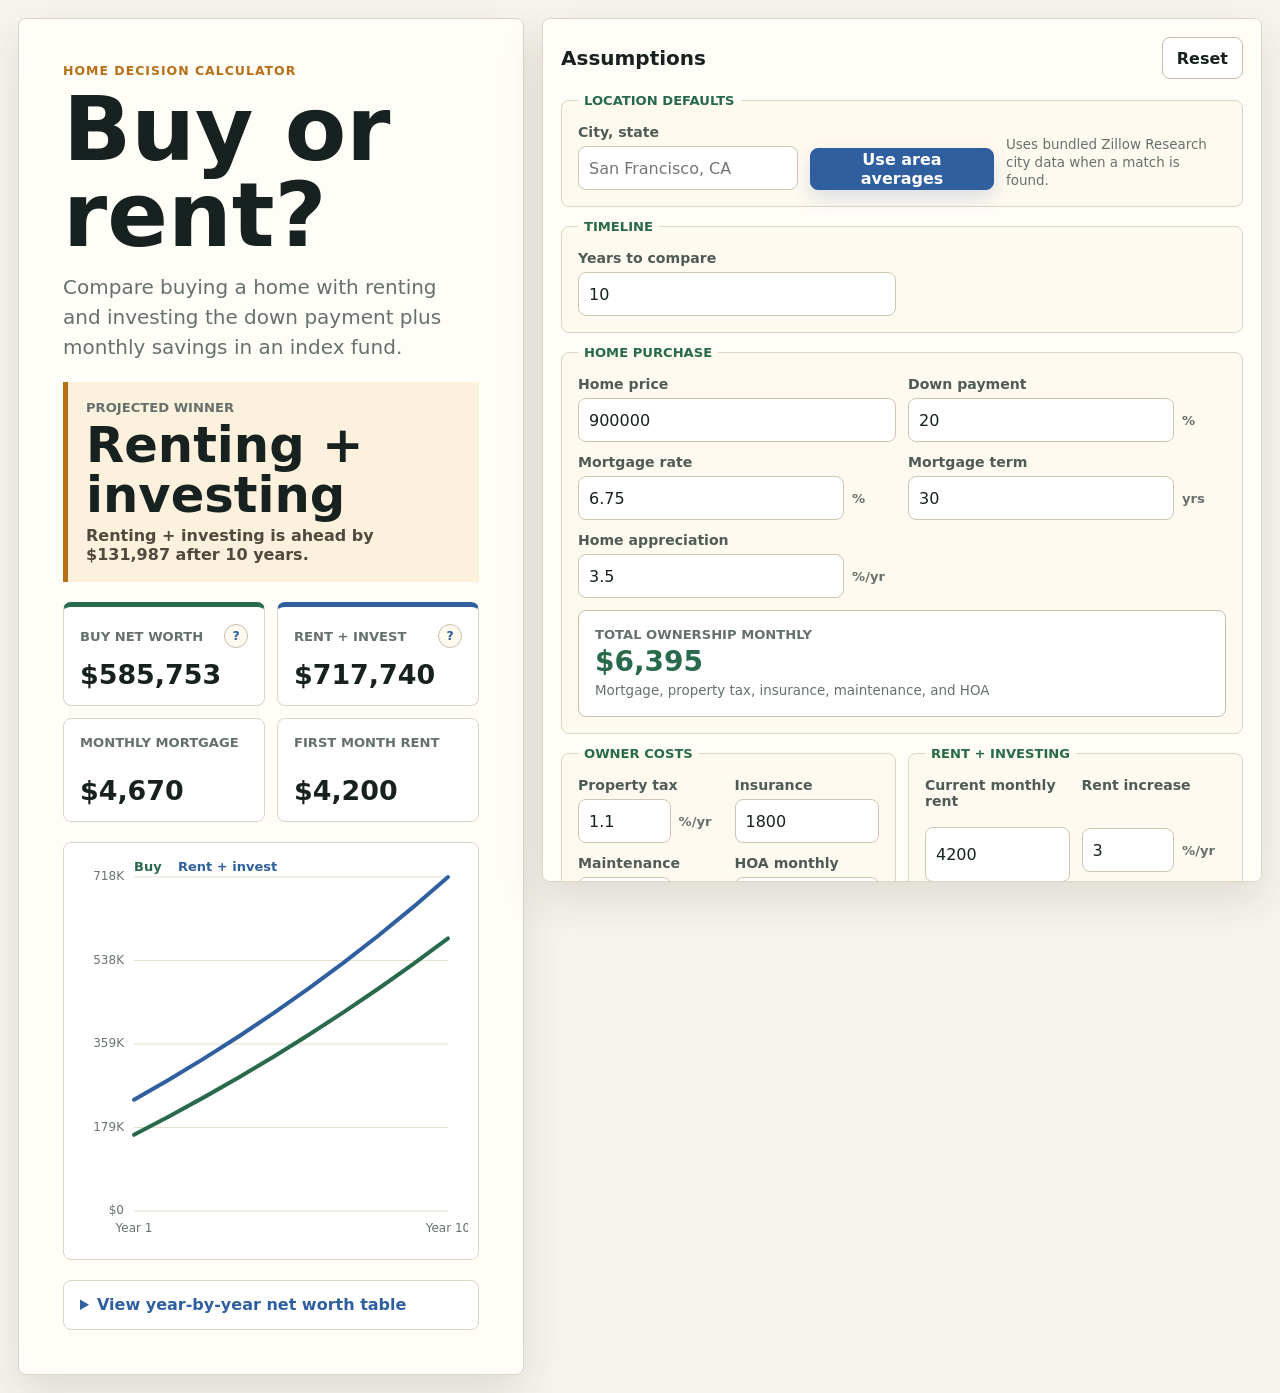
==== commit e72b4f15: "Add files via upload" ====
--- a/buy-or-rent-calculator.html
+++ b/buy-or-rent-calculator.html
@@ -335,6 +335,11 @@
   grid-template-columns: minmax(0, 1fr) minmax(0, 1fr);
 }
 
+.location-section {
+  grid-template-columns: minmax(220px, 1fr) auto minmax(220px, 1fr);
+  align-items: end;
+}
+
 fieldset {
   display: grid;
   grid-template-columns: repeat(2, minmax(0, 1fr));
@@ -380,14 +385,16 @@
   outline: 3px solid rgba(47, 95, 159, 0.18);
 }
 
-.location-actions {
-  display: grid;
-  align-content: end;
-  gap: 8px;
-}
-
-.location-actions button {
-  width: 100%;
+.location-button {
+  min-width: 172px;
+  border-color: var(--blue);
+  background: var(--blue);
+  color: #ffffff;
+  box-shadow: 0 8px 18px rgba(47, 95, 159, 0.18);
+}
+
+.location-button:hover {
+  background: #254f87;
 }
 
 .location-status {
@@ -509,6 +516,20 @@
   .result-grid,
   fieldset {
     grid-template-columns: 1fr;
+  }
+
+  .location-section {
+    grid-template-columns: minmax(0, 1fr) auto;
+  }
+
+  .location-button {
+    min-width: 148px;
+    width: auto;
+    padding: 0 10px;
+  }
+
+  .location-status {
+    grid-column: 1 / -1;
   }
 
   .metric {
@@ -607,10 +628,8 @@
               <span>City, state</span>
               <input id="marketLocation" type="text" autocomplete="address-level2" placeholder="San Francisco, CA">
             </label>
-            <div class="location-actions">
-              <button id="applyLocationButton" type="button">Use area averages</button>
-              <p id="locationStatus" class="location-status" aria-live="polite">Uses bundled Zillow Research city data when a match is found.</p>
-            </div>
+            <button id="applyLocationButton" class="location-button" type="button">Use area averages</button>
+            <p id="locationStatus" class="location-status" aria-live="polite">Uses bundled Zillow Research city data when a match is found.</p>
           </fieldset>
 
           <fieldset class="assumption-section timeline-section">
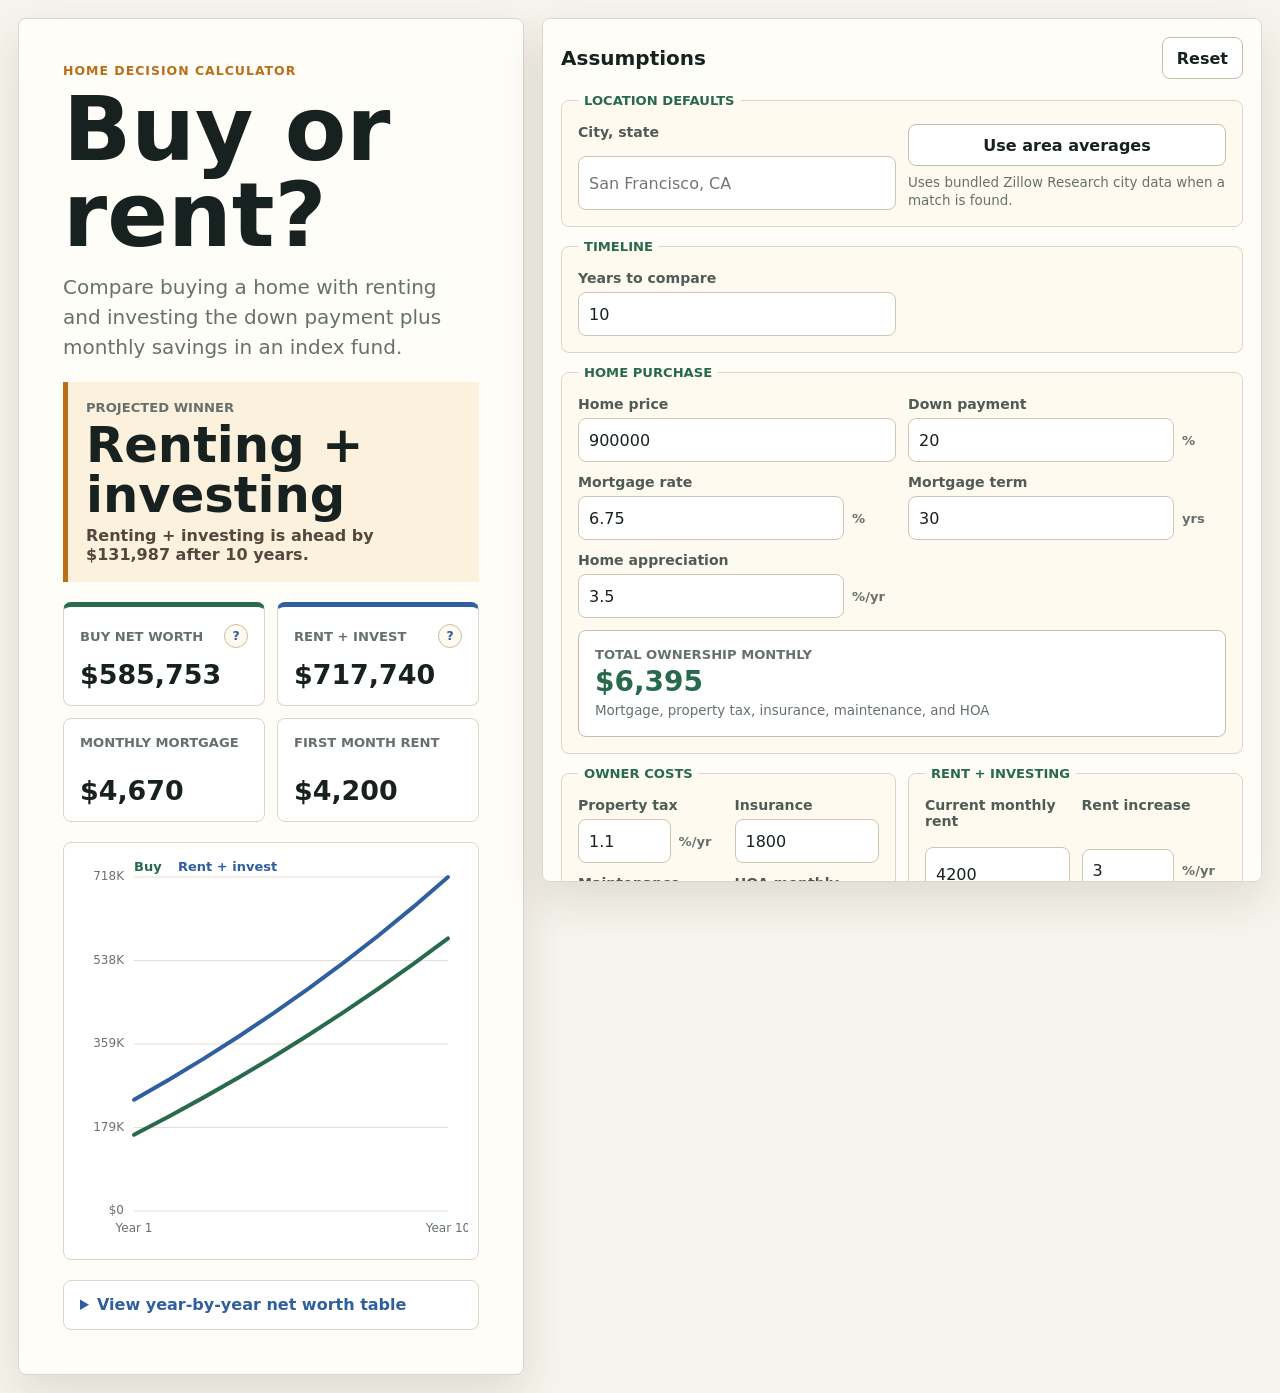
==== commit 3fcb9cdd: "Refresh market data" ====
--- a/buy-or-rent-calculator.html
+++ b/buy-or-rent-calculator.html
@@ -335,11 +335,6 @@
   grid-template-columns: minmax(0, 1fr) minmax(0, 1fr);
 }
 
-.location-section {
-  grid-template-columns: minmax(220px, 1fr) auto minmax(220px, 1fr);
-  align-items: end;
-}
-
 fieldset {
   display: grid;
   grid-template-columns: repeat(2, minmax(0, 1fr));
@@ -385,16 +380,14 @@
   outline: 3px solid rgba(47, 95, 159, 0.18);
 }
 
-.location-button {
-  min-width: 172px;
-  border-color: var(--blue);
-  background: var(--blue);
-  color: #ffffff;
-  box-shadow: 0 8px 18px rgba(47, 95, 159, 0.18);
-}
-
-.location-button:hover {
-  background: #254f87;
+.location-actions {
+  display: grid;
+  align-content: end;
+  gap: 8px;
+}
+
+.location-actions button {
+  width: 100%;
 }
 
 .location-status {
@@ -516,20 +509,6 @@
   .result-grid,
   fieldset {
     grid-template-columns: 1fr;
-  }
-
-  .location-section {
-    grid-template-columns: minmax(0, 1fr) auto;
-  }
-
-  .location-button {
-    min-width: 148px;
-    width: auto;
-    padding: 0 10px;
-  }
-
-  .location-status {
-    grid-column: 1 / -1;
   }
 
   .metric {
@@ -628,8 +607,10 @@
               <span>City, state</span>
               <input id="marketLocation" type="text" autocomplete="address-level2" placeholder="San Francisco, CA">
             </label>
-            <button id="applyLocationButton" class="location-button" type="button">Use area averages</button>
-            <p id="locationStatus" class="location-status" aria-live="polite">Uses bundled Zillow Research city data when a match is found.</p>
+            <div class="location-actions">
+              <button id="applyLocationButton" type="button">Use area averages</button>
+              <p id="locationStatus" class="location-status" aria-live="polite">Uses bundled Zillow Research city data when a match is found.</p>
+            </div>
           </fieldset>
 
           <fieldset class="assumption-section timeline-section">
@@ -761,7 +742,7 @@
     <script>
 // Generated from Zillow Research public city ZHVI and ZORI CSVs on 2026-05-13.
 // Keep this file small enough to host as a static asset.
-window.MARKET_DATA = {"generatedAt":"2026-05-13T17:00:26.848Z","source":"Zillow Research public data","records":[{"key":"los angeles,CA","city":"Los Angeles","state":"CA","metro":"Los Angeles-Long Beach-Anaheim, CA","county":"Los Angeles County","sizeRank":1,"homeValue":952183,"rent":2753,"homeGrowth":3.39,"rentGrowth":4.19,"homeDate":"2026-03-31","rentDate":"2026-03-31"},{"key":"houston,TX","city":"Houston","state":"TX","metro":"Houston-The Woodlands-Sugar Land, TX","county":"Harris County","sizeRank":2,"homeValue":264336,"rent":1541,"homeGrowth":3.86,"rentGrowth":3.35,"homeDate":"2026-03-31","rentDate":"2026-03-31"},{"key":"chicago,IL","city":"Chicago","state":"IL","metro":"Chicago-Naperville-Elgin, IL-IN-WI","county":"Cook County","sizeRank":3,"homeValue":317283,"rent":2328,"homeGrowth":2.39,"rentGrowth":6.85,"homeDate":"2026-03-31","rentDate":"2026-03-31"},{"key":"san antonio,TX","city":"San Antonio","state":"TX","metro":"San Antonio-New Braunfels, TX","county":"Bexar County","sizeRank":4,"homeValue":249810,"rent":1360,"homeGrowth":2.72,"rentGrowth":2.48,"homeDate":"2026-03-31","rentDate":"2026-03-31"},{"key":"philadelphia,PA","city":"Philadelphia","state":"PA","metro":"Philadelphia-Camden-Wilmington, PA-NJ-DE-MD","county":"Philadelphia County","sizeRank":5,"homeValue":231815,"rent":1758,"homeGrowth":2.21,"rentGrowth":4.29,"homeDate":"2026-03-31","rentDate":"2026-03-31"},{"key":"phoenix,AZ","city":"Phoenix","state":"AZ","metro":"Phoenix-Mesa-Chandler, AZ","county":"Maricopa County","sizeRank":6,"homeValue":410169,"rent":1567,"homeGrowth":4.5,"rentGrowth":3.91,"homeDate":"2026-03-31","rentDate":"2026-03-31"},{"key":"las vegas,NV","city":"Las Vegas","state":"NV","metro":"Las Vegas-Henderson-Paradise, NV","county":"Clark County","sizeRank":7,"homeValue":426583,"rent":1699,"homeGrowth":5.86,"rentGrowth":4.38,"homeDate":"2026-03-31","rentDate":"2026-03-31"},{"key":"san diego,CA","city":"San Diego","state":"CA","metro":"San Diego-Chula Vista-Carlsbad, CA","county":"San Diego County","sizeRank":8,"homeValue":1001265,"rent":2911,"homeGrowth":5.86,"rentGrowth":6.02,"homeDate":"2026-03-31","rentDate":"2026-03-31"},{"key":"dallas,TX","city":"Dallas","state":"TX","metro":"Dallas-Fort Worth-Arlington, TX","county":"Dallas County","sizeRank":9,"homeValue":309421,"rent":1606,"homeGrowth":3.6,"rentGrowth":3.79,"homeDate":"2026-03-31","rentDate":"2026-03-31"},{"key":"austin,TX","city":"Austin","state":"TX","metro":"Austin-Round Rock-Georgetown, TX","county":"Travis County","sizeRank":10,"homeValue":508530,"rent":1542,"homeGrowth":0.59,"rentGrowth":2.07,"homeDate":"2026-03-31","rentDate":"2026-03-31"},{"key":"san jose,CA","city":"San Jose","state":"CA","metro":"San Jose-Sunnyvale-Santa Clara, CA","county":"Santa Clara County","sizeRank":11,"homeValue":1463614,"rent":3283,"homeGrowth":5.35,"rentGrowth":4.69,"homeDate":"2026-03-31","rentDate":"2026-03-31"},{"key":"jacksonville,FL","city":"Jacksonville","state":"FL","metro":"Jacksonville, FL","county":"Duval County","sizeRank":12,"homeValue":282895,"rent":1580,"homeGrowth":5.04,"rentGrowth":4.83,"homeDate":"2026-03-31","rentDate":"2026-03-31"},{"key":"charlotte,NC","city":"Charlotte","state":"NC","metro":"Charlotte-Concord-Gastonia, NC-SC","county":"Mecklenburg County","sizeRank":13,"homeValue":397125,"rent":1721,"homeGrowth":5.99,"rentGrowth":4.99,"homeDate":"2026-03-31","rentDate":"2026-03-31"},{"key":"indianapolis,IN","city":"Indianapolis","state":"IN","metro":"Indianapolis-Carmel-Anderson, IN","county":"Marion County","sizeRank":14,"homeValue":229209,"rent":1374,"homeGrowth":5.72,"rentGrowth":6.25,"homeDate":"2026-03-31","rentDate":"2026-03-31"},{"key":"fort worth,TX","city":"Fort Worth","state":"TX","metro":"Dallas-Fort Worth-Arlington, TX","county":"Tarrant County","sizeRank":15,"homeValue":298051,"rent":1583,"homeGrowth":4.25,"rentGrowth":3.71,"homeDate":"2026-03-31","rentDate":"2026-03-31"},{"key":"orlando,FL","city":"Orlando","state":"FL","metro":"Orlando-Kissimmee-Sanford, FL","county":"Orange County","sizeRank":16,"homeValue":374136,"rent":1869,"homeGrowth":6.01,"rentGrowth":5.68,"homeDate":"2026-03-31","rentDate":"2026-03-31"},{"key":"san francisco,CA","city":"San Francisco","state":"CA","metro":"San Francisco-Oakland-Berkeley, CA","county":"San Francisco County","sizeRank":17,"homeValue":1356662,"rent":3958,"homeGrowth":-0.15,"rentGrowth":6.51,"homeDate":"2026-03-31","rentDate":"2026-03-31"},{"key":"tucson,AZ","city":"Tucson","state":"AZ","metro":"Tucson, AZ","county":"Pima County","sizeRank":18,"homeValue":324023,"rent":1396,"homeGrowth":4.61,"rentGrowth":5.15,"homeDate":"2026-03-31","rentDate":"2026-03-31"},{"key":"columbus,OH","city":"Columbus","state":"OH","metro":"Columbus, OH","county":"Franklin County","sizeRank":19,"homeValue":245979,"rent":1445,"homeGrowth":5.48,"rentGrowth":5.14,"homeDate":"2026-03-31","rentDate":"2026-03-31"},{"key":"miami,FL","city":"Miami","state":"FL","metro":"Miami-Fort Lauderdale-Pompano Beach, FL","county":"Miami-Dade County","sizeRank":20,"homeValue":579564,"rent":3001,"homeGrowth":8.35,"rentGrowth":8.2,"homeDate":"2026-03-31","rentDate":"2026-03-31"},{"key":"louisville,KY","city":"Louisville","state":"KY","metro":"Louisville/Jefferson County, KY-IN","county":"Jefferson County","sizeRank":21,"homeValue":261482,"rent":1370,"homeGrowth":5,"rentGrowth":5.98,"homeDate":"2026-03-31","rentDate":"2026-03-31"},{"key":"el paso,TX","city":"El Paso","state":"TX","metro":"El Paso, TX","county":"El Paso County","sizeRank":22,"homeValue":234775,"rent":1461,"homeGrowth":7.13,"rentGrowth":6.28,"homeDate":"2026-03-31","rentDate":"2026-03-31"},{"key":"denver,CO","city":"Denver","state":"CO","metro":"Denver-Aurora-Lakewood, CO","county":"Denver County","sizeRank":23,"homeValue":539666,"rent":1826,"homeGrowth":1.67,"rentGrowth":2.98,"homeDate":"2026-03-31","rentDate":"2026-03-31"},{"key":"seattle,WA","city":"Seattle","state":"WA","metro":"Seattle-Tacoma-Bellevue, WA","county":"King County","sizeRank":24,"homeValue":868680,"rent":2193,"homeGrowth":1.99,"rentGrowth":4.73,"homeDate":"2026-03-31","rentDate":"2026-03-31"},{"key":"portland,OR","city":"Portland","state":"OR","metro":"Portland-Vancouver-Hillsboro, OR-WA","county":"Multnomah County","sizeRank":25,"homeValue":534638,"rent":1707,"homeGrowth":0.91,"rentGrowth":3.35,"homeDate":"2026-03-31","rentDate":"2026-03-31"},{"key":"nashville,TN","city":"Nashville","state":"TN","metro":"Nashville-Davidson--Murfreesboro--Franklin, TN","county":"Davidson County","sizeRank":26,"homeValue":434338,"rent":1786,"homeGrowth":5.05,"rentGrowth":4.1,"homeDate":"2026-03-31","rentDate":"2026-03-31"},{"key":"washington,DC","city":"Washington","state":"DC","metro":"Washington-Arlington-Alexandria, DC-VA-MD-WV","county":"District of Columbia","sizeRank":27,"homeValue":582914,"rent":2436,"homeGrowth":-1.44,"rentGrowth":3.48,"homeDate":"2026-03-31","rentDate":"2026-03-31"},{"key":"sacramento,CA","city":"Sacramento","state":"CA","metro":"Sacramento-Roseville-Folsom, CA","county":"Sacramento County","sizeRank":28,"homeValue":479766,"rent":1995,"homeGrowth":2.41,"rentGrowth":4.17,"homeDate":"2026-03-31","rentDate":"2026-03-31"},{"key":"boston,MA","city":"Boston","state":"MA","metro":"Boston-Cambridge-Newton, MA-NH","county":"Suffolk County","sizeRank":29,"homeValue":798217,"rent":3441,"homeGrowth":2.05,"rentGrowth":5.98,"homeDate":"2026-03-31","rentDate":"2026-03-31"},{"key":"detroit,MI","city":"Detroit","state":"MI","metro":"Detroit-Warren-Dearborn, MI","county":"Wayne County","sizeRank":30,"homeValue":75358,"rent":1333,"homeGrowth":2.77,"rentGrowth":5.9,"homeDate":"2026-03-31","rentDate":"2026-03-31"},{"key":"pittsburgh,PA","city":"Pittsburgh","state":"PA","metro":"Pittsburgh, PA","county":"Allegheny County","sizeRank":31,"homeValue":237533,"rent":1554,"homeGrowth":2.8,"rentGrowth":5.01,"homeDate":"2026-03-31","rentDate":"2026-03-31"},{"key":"albuquerque,NM","city":"Albuquerque","state":"NM","metro":"Albuquerque, NM","county":"Bernalillo County","sizeRank":32,"homeValue":344457,"rent":1459,"homeGrowth":6.77,"rentGrowth":6.34,"homeDate":"2026-03-31","rentDate":"2026-03-31"},{"key":"memphis,TN","city":"Memphis","state":"TN","metro":"Memphis, TN-MS-AR","county":"Shelby County","sizeRank":33,"homeValue":144710,"rent":1247,"homeGrowth":3.27,"rentGrowth":4.64,"homeDate":"2026-03-31","rentDate":"2026-03-31"},{"key":"fresno,CA","city":"Fresno","state":"CA","metro":"Fresno, CA","county":"Fresno County","sizeRank":34,"homeValue":391328,"rent":1900,"homeGrowth":5.19,"rentGrowth":6.03,"homeDate":"2026-03-31","rentDate":"2026-03-31"},{"key":"baltimore,MD","city":"Baltimore","state":"MD","metro":"Baltimore-Columbia-Towson, MD","county":"Baltimore City","sizeRank":35,"homeValue":188101,"rent":1729,"homeGrowth":3.05,"rentGrowth":5.07,"homeDate":"2026-03-31","rentDate":"2026-03-31"},{"key":"omaha,NE","city":"Omaha","state":"NE","metro":"Omaha-Council Bluffs, NE-IA","county":"Douglas County","sizeRank":36,"homeValue":294189,"rent":1431,"homeGrowth":5.24,"rentGrowth":6.06,"homeDate":"2026-03-31","rentDate":"2026-03-31"},{"key":"atlanta,GA","city":"Atlanta","state":"GA","metro":"Atlanta-Sandy Springs-Alpharetta, GA","county":"Fulton County","sizeRank":37,"homeValue":385599,"rent":1879,"homeGrowth":1.83,"rentGrowth":3.86,"homeDate":"2026-03-31","rentDate":"2026-03-31"},{"key":"milwaukee,WI","city":"Milwaukee","state":"WI","metro":"Milwaukee-Waukesha, WI","county":"Milwaukee County","sizeRank":38,"homeValue":220137,"rent":1428,"homeGrowth":7.39,"rentGrowth":5.54,"homeDate":"2026-03-31","rentDate":"2026-03-31"},{"key":"oklahoma city,OK","city":"Oklahoma City","state":"OK","metro":"Oklahoma City, OK","county":"Oklahoma County","sizeRank":39,"homeValue":206713,"rent":1286,"homeGrowth":5.22,"rentGrowth":5.47,"homeDate":"2026-03-31","rentDate":"2026-03-31"},{"key":"raleigh,NC","city":"Raleigh","state":"NC","metro":"Raleigh-Cary, NC","county":"Wake County","sizeRank":40,"homeValue":433996,"rent":1568,"homeGrowth":5.53,"rentGrowth":4.59,"homeDate":"2026-03-31","rentDate":"2026-03-31"},{"key":"mesa,AZ","city":"Mesa","state":"AZ","metro":"Phoenix-Mesa-Chandler, AZ","county":"Maricopa County","sizeRank":41,"homeValue":435134,"rent":1567,"homeGrowth":4.5,"rentGrowth":4,"homeDate":"2026-03-31","rentDate":"2026-03-31"},{"key":"colorado springs,CO","city":"Colorado Springs","state":"CO","metro":"Colorado Springs, CO","county":"El Paso County","sizeRank":42,"homeValue":449452,"rent":1700,"homeGrowth":2.86,"rentGrowth":3.62,"homeDate":"2026-03-31","rentDate":"2026-03-31"},{"key":"buffalo,NY","city":"Buffalo","state":"NY","metro":"Buffalo-Cheektowaga, NY","county":"Erie County","sizeRank":43,"homeValue":238089,"rent":1360,"homeGrowth":7.03,"rentGrowth":5.96,"homeDate":"2026-03-31","rentDate":"2026-03-31"},{"key":"kansas city,MO","city":"Kansas City","state":"MO","metro":"Kansas City, MO-KS","county":"Jackson County","sizeRank":44,"homeValue":250208,"rent":1422,"homeGrowth":5.5,"rentGrowth":6.1,"homeDate":"2026-03-31","rentDate":"2026-03-31"},{"key":"rochester,NY","city":"Rochester","state":"NY","metro":"Rochester, NY","county":"Monroe County","sizeRank":45,"homeValue":235784,"rent":1489,"homeGrowth":null,"rentGrowth":6.47,"homeDate":"2026-03-31","rentDate":"2026-03-31"},{"key":"cincinnati,OH","city":"Cincinnati","state":"OH","metro":"Cincinnati, OH-KY-IN","county":"Hamilton County","sizeRank":46,"homeValue":249568,"rent":1462,"homeGrowth":5.23,"rentGrowth":6.31,"homeDate":"2026-03-31","rentDate":"2026-03-31"},{"key":"long beach,CA","city":"Long Beach","state":"CA","metro":"Los Angeles-Long Beach-Anaheim, CA","county":"Los Angeles County","sizeRank":47,"homeValue":857861,"rent":2277,"homeGrowth":4.54,"rentGrowth":4.24,"homeDate":"2026-03-31","rentDate":"2026-03-31"},{"key":"virginia beach,VA","city":"Virginia Beach","state":"VA","metro":"Virginia Beach-Norfolk-Newport News, VA-NC","county":"Virginia Beach City","sizeRank":48,"homeValue":427032,"rent":1973,"homeGrowth":5.36,"rentGrowth":6.82,"homeDate":"2026-03-31","rentDate":"2026-03-31"},{"key":"bakersfield,CA","city":"Bakersfield","state":"CA","metro":"Bakersfield, CA","county":"Kern County","sizeRank":49,"homeValue":396047,"rent":1908,"homeGrowth":6.18,"rentGrowth":6.59,"homeDate":"2026-03-31","rentDate":"2026-03-31"},{"key":"tampa,FL","city":"Tampa","state":"FL","metro":"Tampa-St. Petersburg-Clearwater, FL","county":"Hillsborough County","sizeRank":50,"homeValue":374888,"rent":1950,"homeGrowth":5.96,"rentGrowth":6.37,"homeDate":"2026-03-31","rentDate":"2026-03-31"},{"key":"oakland,CA","city":"Oakland","state":"CA","metro":"San Francisco-Oakland-Berkeley, CA","county":"Alameda County","sizeRank":51,"homeValue":716248,"rent":2545,"homeGrowth":-3.6,"rentGrowth":1.8,"homeDate":"2026-03-31","rentDate":"2026-03-31"},{"key":"tulsa,OK","city":"Tulsa","state":"OK","metro":"Tulsa, OK","county":"Tulsa County","sizeRank":52,"homeValue":217450,"rent":1229,"homeGrowth":6.26,"rentGrowth":5.95,"homeDate":"2026-03-31","rentDate":"2026-03-31"},{"key":"minneapolis,MN","city":"Minneapolis","state":"MN","metro":"Minneapolis-St. Paul-Bloomington, MN-WI","county":"Hennepin County","sizeRank":53,"homeValue":330882,"rent":1650,"homeGrowth":1.58,"rentGrowth":3.27,"homeDate":"2026-03-31","rentDate":"2026-03-31"},{"key":"aurora,CO","city":"Aurora","state":"CO","metro":"Denver-Aurora-Lakewood, CO","county":"Arapahoe County","sizeRank":54,"homeValue":463081,"rent":1701,"homeGrowth":2.48,"rentGrowth":3.44,"homeDate":"2026-03-31","rentDate":"2026-03-31"},{"key":"spring,TX","city":"Spring","state":"TX","metro":"Houston-The Woodlands-Sugar Land, TX","county":"Harris County","sizeRank":55,"homeValue":364701,"rent":1682,"homeGrowth":5.12,"rentGrowth":4,"homeDate":"2026-03-31","rentDate":"2026-03-31"},{"key":"honolulu,HI","city":"Honolulu","state":"HI","metro":"Urban Honolulu, HI","county":"Honolulu County","sizeRank":56,"homeValue":768465,"rent":2594,"homeGrowth":2.63,"rentGrowth":5.14,"homeDate":"2026-03-31","rentDate":"2026-03-31"},{"key":"knoxville,TN","city":"Knoxville","state":"TN","metro":"Knoxville, TN","county":"Knox County","sizeRank":57,"homeValue":369216,"rent":1729,"homeGrowth":9.46,"rentGrowth":8.17,"homeDate":"2026-03-31","rentDate":"2026-03-31"},{"key":"arlington,TX","city":"Arlington","state":"TX","metro":"Dallas-Fort Worth-Arlington, TX","county":"Tarrant County","sizeRank":58,"homeValue":310971,"rent":1479,"homeGrowth":4.34,"rentGrowth":4.06,"homeDate":"2026-03-31","rentDate":"2026-03-31"},{"key":"baton rouge,LA","city":"Baton Rouge","state":"LA","metro":"Baton Rouge, LA","county":"East Baton Rouge Parish","sizeRank":59,"homeValue":228415,"rent":1320,"homeGrowth":2.55,"rentGrowth":3.71,"homeDate":"2026-03-31","rentDate":"2026-03-31"},{"key":"new orleans,LA","city":"New Orleans","state":"LA","metro":"New Orleans-Metairie, LA","county":"Orleans Parish","sizeRank":60,"homeValue":242493,"rent":1665,"homeGrowth":-1.66,"rentGrowth":3.69,"homeDate":"2026-03-31","rentDate":"2026-03-31"},{"key":"wichita,KS","city":"Wichita","state":"KS","metro":"Wichita, KS","county":"Sedgwick County","sizeRank":61,"homeValue":202720,"rent":1139,"homeGrowth":6.91,"rentGrowth":5.96,"homeDate":"2026-03-31","rentDate":"2026-03-31"},{"key":"cleveland,OH","city":"Cleveland","state":"OH","metro":"Cleveland-Elyria, OH","county":"Cuyahoga County","sizeRank":62,"homeValue":115537,"rent":1388,"homeGrowth":4.13,"rentGrowth":6.76,"homeDate":"2026-03-31","rentDate":"2026-03-31"},{"key":"riverside,CA","city":"Riverside","state":"CA","metro":"Riverside-San Bernardino-Ontario, CA","county":"Riverside County","sizeRank":63,"homeValue":646784,"rent":2335,"homeGrowth":5.34,"rentGrowth":5.42,"homeDate":"2026-03-31","rentDate":"2026-03-31"},{"key":"anaheim,CA","city":"Anaheim","state":"CA","metro":"Los Angeles-Long Beach-Anaheim, CA","county":"Orange County","sizeRank":64,"homeValue":950504,"rent":2728,"homeGrowth":6.11,"rentGrowth":5.46,"homeDate":"2026-03-31","rentDate":"2026-03-31"},{"key":"vancouver,WA","city":"Vancouver","state":"WA","metro":"Portland-Vancouver-Hillsboro, OR-WA","county":"Clark County","sizeRank":65,"homeValue":509318,"rent":1770,"homeGrowth":4.23,"rentGrowth":4.28,"homeDate":"2026-03-31","rentDate":"2026-03-31"},{"key":"stockton,CA","city":"Stockton","state":"CA","metro":"Stockton, CA","county":"San Joaquin County","sizeRank":67,"homeValue":431328,"rent":2008,"homeGrowth":2.76,"rentGrowth":4.6,"homeDate":"2026-03-31","rentDate":"2026-03-31"},{"key":"marietta,GA","city":"Marietta","state":"GA","metro":"Atlanta-Sandy Springs-Alpharetta, GA","county":"Cobb County","sizeRank":68,"homeValue":471588,"rent":1717,"homeGrowth":5.94,"rentGrowth":4.4,"homeDate":"2026-03-31","rentDate":"2026-03-31"},{"key":"columbia,SC","city":"Columbia","state":"SC","metro":"Columbia, SC","county":"Richland County","sizeRank":69,"homeValue":229068,"rent":1467,"homeGrowth":7.05,"rentGrowth":7,"homeDate":"2026-03-31","rentDate":"2026-03-31"},{"key":"greensboro,NC","city":"Greensboro","state":"NC","metro":"Greensboro-High Point, NC","county":"Guilford County","sizeRank":70,"homeValue":264428,"rent":1408,"homeGrowth":6.06,"rentGrowth":6.62,"homeDate":"2026-03-31","rentDate":"2026-03-31"},{"key":"fort wayne,IN","city":"Fort Wayne","state":"IN","metro":"Fort Wayne, IN","county":"Allen County","sizeRank":71,"homeValue":242385,"rent":1189,"homeGrowth":7.47,"rentGrowth":7.15,"homeDate":"2026-03-31","rentDate":"2026-03-31"},{"key":"lexington,KY","city":"Lexington","state":"KY","metro":"Lexington-Fayette, KY","county":"Fayette County","sizeRank":72,"homeValue":329115,"rent":1494,"homeGrowth":6.88,"rentGrowth":7.45,"homeDate":"2026-03-31","rentDate":"2026-03-31"},{"key":"naples,FL","city":"Naples","state":"FL","metro":"Naples-Marco Island, FL","county":"Collier County","sizeRank":73,"homeValue":551996,"rent":2705,"homeGrowth":7.29,"rentGrowth":7.82,"homeDate":"2026-03-31","rentDate":"2026-03-31"},{"key":"henderson,NV","city":"Henderson","state":"NV","metro":"Las Vegas-Henderson-Paradise, NV","county":"Clark County","sizeRank":74,"homeValue":486156,"rent":1785,"homeGrowth":5.34,"rentGrowth":4.25,"homeDate":"2026-03-31","rentDate":"2026-03-31"},{"key":"corpus christi,TX","city":"Corpus Christi","state":"TX","metro":"Corpus Christi, TX","county":"Nueces County","sizeRank":75,"homeValue":223502,"rent":1414,"homeGrowth":1.97,"rentGrowth":2.93,"homeDate":"2026-03-31","rentDate":"2026-03-31"},{"key":"saint louis,MO","city":"Saint Louis","state":"MO","metro":"St. Louis, MO-IL","county":"Saint Louis City","sizeRank":76,"homeValue":181928,"rent":1341,"homeGrowth":3.45,"rentGrowth":5.49,"homeDate":"2026-03-31","rentDate":"2026-03-31"},{"key":"santa ana,CA","city":"Santa Ana","state":"CA","metro":"Los Angeles-Long Beach-Anaheim, CA","county":"Orange County","sizeRank":77,"homeValue":866066,"rent":2830,"homeGrowth":6.05,"rentGrowth":6.29,"homeDate":"2026-03-31","rentDate":"2026-03-31"},{"key":"durham,NC","city":"Durham","state":"NC","metro":"Durham-Chapel Hill, NC","county":"Durham County","sizeRank":78,"homeValue":396395,"rent":1701,"homeGrowth":5.97,"rentGrowth":5.08,"homeDate":"2026-03-31","rentDate":"2026-03-31"},{"key":"silver spring,MD","city":"Silver Spring","state":"MD","metro":"Washington-Arlington-Alexandria, DC-VA-MD-WV","county":"Montgomery County","sizeRank":79,"homeValue":550712,"rent":1964,"homeGrowth":2.33,"rentGrowth":3.89,"homeDate":"2026-03-31","rentDate":"2026-03-31"},{"key":"saint paul,MN","city":"Saint Paul","state":"MN","metro":"Minneapolis-St. Paul-Bloomington, MN-WI","county":"Ramsey County","sizeRank":80,"homeValue":293972,"rent":1465,"homeGrowth":2.4,"rentGrowth":3,"homeDate":"2026-03-31","rentDate":"2026-03-31"},{"key":"spokane,WA","city":"Spokane","state":"WA","metro":"Spokane-Spokane Valley, WA","county":"Spokane County","sizeRank":81,"homeValue":395325,"rent":1475,"homeGrowth":4.29,"rentGrowth":5.36,"homeDate":"2026-03-31","rentDate":"2026-03-31"},{"key":"newark,NJ","city":"Newark","state":"NJ","metro":"New York-Newark-Jersey City, NY-NJ-PA","county":"Essex County","sizeRank":82,"homeValue":478455,"rent":2127,"homeGrowth":4.9,"rentGrowth":6.6,"homeDate":"2026-03-31","rentDate":"2026-03-31"},{"key":"reno,NV","city":"Reno","state":"NV","metro":"Reno, NV","county":"Washoe County","sizeRank":83,"homeValue":567857,"rent":1856,"homeGrowth":4.38,"rentGrowth":4.81,"homeDate":"2026-03-31","rentDate":"2026-03-31"},{"key":"saint petersburg,FL","city":"Saint Petersburg","state":"FL","metro":"Tampa-St. Petersburg-Clearwater, FL","county":"Pinellas County","sizeRank":84,"homeValue":347964,"rent":2063,"homeGrowth":4.66,"rentGrowth":7.15,"homeDate":"2026-03-31","rentDate":"2026-03-31"},{"key":"irvine,CA","city":"Irvine","state":"CA","metro":"Los Angeles-Long Beach-Anaheim, CA","county":"Orange County","sizeRank":85,"homeValue":1557982,"rent":3335,"homeGrowth":11.26,"rentGrowth":6.23,"homeDate":"2026-03-31","rentDate":"2026-03-31"},{"key":"lincoln,NE","city":"Lincoln","state":"NE","metro":"Lincoln, NE","county":"Lancaster County","sizeRank":86,"homeValue":291062,"rent":1313,"homeGrowth":5.8,"rentGrowth":5.49,"homeDate":"2026-03-31","rentDate":"2026-03-31"},{"key":"toledo,OH","city":"Toledo","state":"OH","metro":"Toledo, OH","county":"Lucas County","sizeRank":87,"homeValue":129627,"rent":1092,"homeGrowth":6.87,"rentGrowth":6.81,"homeDate":"2026-03-31","rentDate":"2026-03-31"},{"key":"chandler,AZ","city":"Chandler","state":"AZ","metro":"Phoenix-Mesa-Chandler, AZ","county":"Maricopa County","sizeRank":88,"homeValue":524156,"rent":1862,"homeGrowth":4.61,"rentGrowth":3.92,"homeDate":"2026-03-31","rentDate":"2026-03-31"},{"key":"tallahassee,FL","city":"Tallahassee","state":"FL","metro":"Tallahassee, FL","county":"Leon County","sizeRank":89,"homeValue":291127,"rent":1521,"homeGrowth":4.7,"rentGrowth":7.65,"homeDate":"2026-03-31","rentDate":"2026-03-31"},{"key":"jersey city,NJ","city":"Jersey City","state":"NJ","metro":"New York-Newark-Jersey City, NY-NJ-PA","county":"Hudson County","sizeRank":90,"homeValue":658269,"rent":3090,"homeGrowth":3.22,"rentGrowth":7.24,"homeDate":"2026-03-31","rentDate":"2026-03-31"},{"key":"plano,TX","city":"Plano","state":"TX","metro":"Dallas-Fort Worth-Arlington, TX","county":"Collin County","sizeRank":91,"homeValue":498989,"rent":1696,"homeGrowth":5.32,"rentGrowth":4.27,"homeDate":"2026-03-31","rentDate":"2026-03-31"},{"key":"lubbock,TX","city":"Lubbock","state":"TX","metro":"Lubbock, TX","county":"Lubbock County","sizeRank":92,"homeValue":209436,"rent":1384,"homeGrowth":3.94,"rentGrowth":3.27,"homeDate":"2026-03-31","rentDate":"2026-03-31"},{"key":"modesto,CA","city":"Modesto","state":"CA","metro":"Modesto, CA","county":"Stanislaus County","sizeRank":93,"homeValue":446494,"rent":2026,"homeGrowth":3.94,"rentGrowth":4.9,"homeDate":"2026-03-31","rentDate":"2026-03-31"},{"key":"katy,TX","city":"Katy","state":"TX","metro":"Houston-The Woodlands-Sugar Land, TX","county":"Harris County","sizeRank":94,"homeValue":338082,"rent":1842,"homeGrowth":4.52,"rentGrowth":3.8,"homeDate":"2026-03-31","rentDate":"2026-03-31"},{"key":"lawrenceville,GA","city":"Lawrenceville","state":"GA","metro":"Atlanta-Sandy Springs-Alpharetta, GA","county":"Gwinnett County","sizeRank":95,"homeValue":382152,"rent":1850,"homeGrowth":6.24,"rentGrowth":4.04,"homeDate":"2026-03-31","rentDate":"2026-03-31"},{"key":"chula vista,CA","city":"Chula Vista","state":"CA","metro":"San Diego-Chula Vista-Carlsbad, CA","county":"San Diego County","sizeRank":96,"homeValue":846372,"rent":2961,"homeGrowth":5.36,"rentGrowth":6.18,"homeDate":"2026-03-31","rentDate":"2026-03-31"},{"key":"boise,ID","city":"Boise","state":"ID","metro":"Boise City, ID","county":"Ada County","sizeRank":97,"homeValue":499492,"rent":1746,"homeGrowth":3,"rentGrowth":4.74,"homeDate":"2026-03-31","rentDate":"2026-03-31"},{"key":"richmond,VA","city":"Richmond","state":"VA","metro":"Richmond, VA","county":"Richmond City","sizeRank":98,"homeValue":369646,"rent":1622,"homeGrowth":5.54,"rentGrowth":6.3,"homeDate":"2026-03-31","rentDate":"2026-03-31"},{"key":"gilbert,AZ","city":"Gilbert","state":"AZ","metro":"Phoenix-Mesa-Chandler, AZ","county":"Maricopa County","sizeRank":99,"homeValue":572507,"rent":2051,"homeGrowth":5.21,"rentGrowth":3.44,"homeDate":"2026-03-31","rentDate":"2026-03-31"},{"key":"winston-salem,NC","city":"Winston-Salem","state":"NC","metro":"Winston-Salem, NC","county":"Forsyth County","sizeRank":100,"homeValue":264333,"rent":1465,"homeGrowth":6.66,"rentGrowth":6.81,"homeDate":"2026-03-31","rentDate":"2026-03-31"},{"key":"madison,WI","city":"Madison","state":"WI","metro":"Madison, WI","county":"Dane County","sizeRank":101,"homeValue":423767,"rent":1676,"homeGrowth":6.11,"rentGrowth":6.21,"homeDate":"2026-03-31","rentDate":"2026-03-31"},{"key":"laredo,TX","city":"Laredo","state":"TX","metro":"Laredo, TX","county":"Webb County","sizeRank":102,"homeValue":220331,"rent":1330,"homeGrowth":2.93,"rentGrowth":5.38,"homeDate":"2026-03-31","rentDate":"2026-03-31"},{"key":"north las vegas,NV","city":"North Las Vegas","state":"NV","metro":"Las Vegas-Henderson-Paradise, NV","county":"Clark County","sizeRank":103,"homeValue":407047,"rent":1831,"homeGrowth":5.91,"rentGrowth":4.83,"homeDate":"2026-03-31","rentDate":"2026-03-31"},{"key":"san bernardino,CA","city":"San Bernardino","state":"CA","metro":"Riverside-San Bernardino-Ontario, CA","county":"San Bernardino County","sizeRank":104,"homeValue":487988,"rent":1925,"homeGrowth":6.57,"rentGrowth":7.16,"homeDate":"2026-03-31","rentDate":"2026-03-31"},{"key":"lakeland,FL","city":"Lakeland","state":"FL","metro":"Lakeland-Winter Haven, FL","county":"Polk County","sizeRank":105,"homeValue":311156,"rent":1666,"homeGrowth":5.91,"rentGrowth":6.18,"homeDate":"2026-03-31","rentDate":"2026-03-31"},{"key":"fort myers,FL","city":"Fort Myers","state":"FL","metro":"Cape Coral-Fort Myers, FL","county":"Lee County","sizeRank":106,"homeValue":308876,"rent":1729,"homeGrowth":4.62,"rentGrowth":5.18,"homeDate":"2026-03-31","rentDate":"2026-03-31"},{"key":"irving,TX","city":"Irving","state":"TX","metro":"Dallas-Fort Worth-Arlington, TX","county":"Dallas County","sizeRank":107,"homeValue":341503,"rent":1586,"homeGrowth":4.46,"rentGrowth":3.86,"homeDate":"2026-03-31","rentDate":"2026-03-31"},{"key":"mobile,AL","city":"Mobile","state":"AL","metro":"Mobile, AL","county":"Mobile County","sizeRank":108,"homeValue":194564,"rent":1298,"homeGrowth":4.79,"rentGrowth":7.52,"homeDate":"2026-03-31","rentDate":"2026-03-31"},{"key":"glendale,AZ","city":"Glendale","state":"AZ","metro":"Phoenix-Mesa-Chandler, AZ","county":"Maricopa County","sizeRank":109,"homeValue":407332,"rent":1528,"homeGrowth":4.62,"rentGrowth":3.42,"homeDate":"2026-03-31","rentDate":"2026-03-31"},{"key":"pensacola,FL","city":"Pensacola","state":"FL","metro":"Pensacola-Ferry Pass-Brent, FL","county":"Escambia County","sizeRank":110,"homeValue":265791,"rent":1657,"homeGrowth":5.23,"rentGrowth":5.86,"homeDate":"2026-03-31","rentDate":"2026-03-31"},{"key":"anchorage,AK","city":"Anchorage","state":"AK","metro":"Anchorage, AK","county":"Anchorage Borough","sizeRank":111,"homeValue":410782,"rent":1692,"homeGrowth":3.93,"rentGrowth":6.41,"homeDate":"2026-03-31","rentDate":"2026-03-31"},{"key":"chesapeake,VA","city":"Chesapeake","state":"VA","metro":"Virginia Beach-Norfolk-Newport News, VA-NC","county":"Chesapeake City","sizeRank":112,"homeValue":420756,"rent":2031,"homeGrowth":5.71,"rentGrowth":6.96,"homeDate":"2026-03-31","rentDate":"2026-03-31"},{"key":"sarasota,FL","city":"Sarasota","state":"FL","metro":"North Port-Sarasota-Bradenton, FL","county":"Sarasota County","sizeRank":113,"homeValue":412112,"rent":2201,"homeGrowth":5.14,"rentGrowth":5.86,"homeDate":"2026-03-31","rentDate":"2026-03-31"},{"key":"fayetteville,NC","city":"Fayetteville","state":"NC","metro":"Fayetteville, NC","county":"Cumberland County","sizeRank":114,"homeValue":225534,"rent":1418,"homeGrowth":7.91,"rentGrowth":6.92,"homeDate":"2026-03-31","rentDate":"2026-03-31"},{"key":"birmingham,AL","city":"Birmingham","state":"AL","metro":"Birmingham-Hoover, AL","county":"Jefferson County","sizeRank":115,"homeValue":135870,"rent":1296,"homeGrowth":1.09,"rentGrowth":4.68,"homeDate":"2026-03-31","rentDate":"2026-03-31"},{"key":"hialeah,FL","city":"Hialeah","state":"FL","metro":"Miami-Fort Lauderdale-Pompano Beach, FL","county":"Miami-Dade County","sizeRank":116,"homeValue":443804,"rent":2409,"homeGrowth":7.6,"rentGrowth":7.57,"homeDate":"2026-03-31","rentDate":"2026-03-31"},{"key":"garland,TX","city":"Garland","state":"TX","metro":"Dallas-Fort Worth-Arlington, TX","county":"Dallas County","sizeRank":117,"homeValue":286805,"rent":1559,"homeGrowth":4.03,"rentGrowth":4.82,"homeDate":"2026-03-31","rentDate":"2026-03-31"},{"key":"kissimmee,FL","city":"Kissimmee","state":"FL","metro":"Orlando-Kissimmee-Sanford, FL","county":"Osceola County","sizeRank":118,"homeValue":358736,"rent":2030,"homeGrowth":5.8,"rentGrowth":5.15,"homeDate":"2026-03-31","rentDate":"2026-03-31"},{"key":"arlington,VA","city":"Arlington","state":"VA","metro":"Washington-Arlington-Alexandria, DC-VA-MD-WV","county":"Arlington County","sizeRank":119,"homeValue":823811,"rent":2621,"homeGrowth":1.93,"rentGrowth":5.33,"homeDate":"2026-03-31","rentDate":"2026-03-31"},{"key":"scottsdale,AZ","city":"Scottsdale","state":"AZ","metro":"Phoenix-Mesa-Chandler, AZ","county":"Maricopa County","sizeRank":120,"homeValue":858022,"rent":2131,"homeGrowth":6.94,"rentGrowth":4.74,"homeDate":"2026-03-31","rentDate":"2026-03-31"},{"key":"norfolk,VA","city":"Norfolk","state":"VA","metro":"Virginia Beach-Norfolk-Newport News, VA-NC","county":"Norfolk City","sizeRank":121,"homeValue":306227,"rent":1736,"homeGrowth":4.7,"rentGrowth":7.07,"homeDate":"2026-03-31","rentDate":"2026-03-31"},{"key":"ocala,FL","city":"Ocala","state":"FL","metro":"Ocala, FL","county":"Marion County","sizeRank":122,"homeValue":269576,"rent":1602,"homeGrowth":6.7,"rentGrowth":5.88,"homeDate":"2026-03-31","rentDate":"2026-03-31"},{"key":"santa clarita,CA","city":"Santa Clarita","state":"CA","metro":"Los Angeles-Long Beach-Anaheim, CA","county":"Los Angeles County","sizeRank":123,"homeValue":802016,"rent":2824,"homeGrowth":4.08,"rentGrowth":4.8,"homeDate":"2026-03-31","rentDate":"2026-03-31"},{"key":"fremont,CA","city":"Fremont","state":"CA","metro":"San Francisco-Oakland-Berkeley, CA","county":"Alameda County","sizeRank":124,"homeValue":1543132,"rent":3078,"homeGrowth":5.13,"rentGrowth":3.91,"homeDate":"2026-03-31","rentDate":"2026-03-31"},{"key":"fontana,CA","city":"Fontana","state":"CA","metro":"Riverside-San Bernardino-Ontario, CA","county":"San Bernardino County","sizeRank":125,"homeValue":639032,"rent":3071,"homeGrowth":5.35,"rentGrowth":null,"homeDate":"2026-03-31","rentDate":"2026-03-31"},{"key":"springfield,MO","city":"Springfield","state":"MO","metro":"Springfield, MO","county":"Greene County","sizeRank":126,"homeValue":242870,"rent":1203,"homeGrowth":7.07,"rentGrowth":6.03,"homeDate":"2026-03-31","rentDate":"2026-03-31"},{"key":"greenville,SC","city":"Greenville","state":"SC","metro":"Greenville-Anderson, SC","county":"Greenville County","sizeRank":127,"homeValue":327592,"rent":1544,"homeGrowth":6.04,"rentGrowth":5.24,"homeDate":"2026-03-31","rentDate":"2026-03-31"},{"key":"boca raton,FL","city":"Boca Raton","state":"FL","metro":"Miami-Fort Lauderdale-Pompano Beach, FL","county":"Palm Beach County","sizeRank":128,"homeValue":562566,"rent":2943,"homeGrowth":7.53,"rentGrowth":7.31,"homeDate":"2026-03-31","rentDate":"2026-03-31"},{"key":"grand rapids,MI","city":"Grand Rapids","state":"MI","metro":"Grand Rapids-Kentwood, MI","county":"Kent County","sizeRank":129,"homeValue":303298,"rent":1619,"homeGrowth":6.48,"rentGrowth":6.35,"homeDate":"2026-03-31","rentDate":"2026-03-31"},{"key":"bradenton,FL","city":"Bradenton","state":"FL","metro":"North Port-Sarasota-Bradenton, FL","county":"Manatee County","sizeRank":130,"homeValue":353218,"rent":1794,"homeGrowth":5.57,"rentGrowth":6.19,"homeDate":"2026-03-31","rentDate":"2026-03-31"},{"key":"little rock,AR","city":"Little Rock","state":"AR","metro":"Little Rock-North Little Rock-Conway, AR","county":"Pulaski County","sizeRank":131,"homeValue":216519,"rent":1189,"homeGrowth":4.38,"rentGrowth":4.97,"homeDate":"2026-03-31","rentDate":"2026-03-31"},{"key":"gainesville,FL","city":"Gainesville","state":"FL","metro":"Gainesville, FL","county":"Alachua County","sizeRank":132,"homeValue":297055,"rent":1620,"homeGrowth":4.67,"rentGrowth":6.41,"homeDate":"2026-03-31","rentDate":"2026-03-31"},{"key":"port saint lucie,FL","city":"Port Saint Lucie","state":"FL","metro":"Port St. Lucie, FL","county":"Saint Lucie County","sizeRank":133,"homeValue":383298,"rent":2375,"homeGrowth":6.86,"rentGrowth":null,"homeDate":"2026-03-31","rentDate":"2026-03-31"},{"key":"tacoma,WA","city":"Tacoma","state":"WA","metro":"Seattle-Tacoma-Bellevue, WA","county":"Pierce County","sizeRank":134,"homeValue":493840,"rent":1766,"homeGrowth":3.25,"rentGrowth":4.7,"homeDate":"2026-03-31","rentDate":"2026-03-31"},{"key":"woodbridge,VA","city":"Woodbridge","state":"VA","metro":"Washington-Arlington-Alexandria, DC-VA-MD-WV","county":"Prince William County","sizeRank":135,"homeValue":504790,"rent":2161,"homeGrowth":4.63,"rentGrowth":5.21,"homeDate":"2026-03-31","rentDate":"2026-03-31"},{"key":"amarillo,TX","city":"Amarillo","state":"TX","metro":"Amarillo, TX","county":"Randall County","sizeRank":136,"homeValue":206787,"rent":1310,"homeGrowth":5.89,"rentGrowth":5.27,"homeDate":"2026-03-31","rentDate":"2026-03-31"},{"key":"des moines,IA","city":"Des Moines","state":"IA","metro":"Des Moines-West Des Moines, IA","county":"Polk County","sizeRank":137,"homeValue":208166,"rent":1143,"homeGrowth":5.14,"rentGrowth":3.54,"homeDate":"2026-03-31","rentDate":"2026-03-31"},{"key":"savannah,GA","city":"Savannah","state":"GA","metro":"Savannah, GA","county":"Chatham County","sizeRank":138,"homeValue":326509,"rent":1745,"homeGrowth":7.78,"rentGrowth":7.48,"homeDate":"2026-03-31","rentDate":"2026-03-31"},{"key":"oxnard,CA","city":"Oxnard","state":"CA","metro":"Oxnard-Thousand Oaks-Ventura, CA","county":"Ventura County","sizeRank":139,"homeValue":767291,"rent":2912,"homeGrowth":4.27,"rentGrowth":5.46,"homeDate":"2026-03-31","rentDate":"2026-03-31"},{"key":"santa rosa,CA","city":"Santa Rosa","state":"CA","metro":"Santa Rosa-Petaluma, CA","county":"Sonoma County","sizeRank":140,"homeValue":718726,"rent":2528,"homeGrowth":1.95,"rentGrowth":3.81,"homeDate":"2026-03-31","rentDate":"2026-03-31"},{"key":"huntsville,AL","city":"Huntsville","state":"AL","metro":"Huntsville, AL","county":"Madison County","sizeRank":141,"homeValue":287569,"rent":1309,"homeGrowth":4.7,"rentGrowth":4.77,"homeDate":"2026-03-31","rentDate":"2026-03-31"},{"key":"akron,OH","city":"Akron","state":"OH","metro":"Akron, OH","county":"Summit County","sizeRank":142,"homeValue":137894,"rent":1123,"homeGrowth":6.32,"rentGrowth":7.3,"homeDate":"2026-03-31","rentDate":"2026-03-31"},{"key":"wilmington,NC","city":"Wilmington","state":"NC","metro":"Wilmington, NC","county":"New Hanover County","sizeRank":143,"homeValue":416159,"rent":1651,"homeGrowth":7.16,"rentGrowth":5.33,"homeDate":"2026-03-31","rentDate":"2026-03-31"},{"key":"brownsville,TX","city":"Brownsville","state":"TX","metro":"Brownsville-Harlingen, TX","county":"Cameron County","sizeRank":144,"homeValue":195993,"rent":1667,"homeGrowth":7.97,"rentGrowth":null,"homeDate":"2026-03-31","rentDate":"2026-03-31"},{"key":"yonkers,NY","city":"Yonkers","state":"NY","metro":"New York-Newark-Jersey City, NY-NJ-PA","county":"Westchester County","sizeRank":145,"homeValue":680218,"rent":2747,"homeGrowth":5.33,"rentGrowth":6.18,"homeDate":"2026-03-31","rentDate":"2026-03-31"},{"key":"eugene,OR","city":"Eugene","state":"OR","metro":"Eugene-Springfield, OR","county":"Lane County","sizeRank":146,"homeValue":473231,"rent":1851,"homeGrowth":4.05,"rentGrowth":5.89,"homeDate":"2026-03-31","rentDate":"2026-03-31"},{"key":"corona,CA","city":"Corona","state":"CA","metro":"Riverside-San Bernardino-Ontario, CA","county":"Riverside County","sizeRank":147,"homeValue":764386,"rent":2690,"homeGrowth":5.7,"rentGrowth":5.36,"homeDate":"2026-03-31","rentDate":"2026-03-31"},{"key":"dayton,OH","city":"Dayton","state":"OH","metro":"Dayton-Kettering, OH","county":"Montgomery County","sizeRank":148,"homeValue":136592,"rent":1220,"homeGrowth":5.67,"rentGrowth":6.99,"homeDate":"2026-03-31","rentDate":"2026-03-31"},{"key":"syracuse,NY","city":"Syracuse","state":"NY","metro":"Syracuse, NY","county":"Onondaga County","sizeRank":149,"homeValue":210251,"rent":1584,"homeGrowth":8.55,"rentGrowth":7.37,"homeDate":"2026-03-31","rentDate":"2026-03-31"},{"key":"montgomery,AL","city":"Montgomery","state":"AL","metro":"Montgomery, AL","county":"Montgomery County","sizeRank":150,"homeValue":151228,"rent":1301,"homeGrowth":5.31,"rentGrowth":6.34,"homeDate":"2026-03-31","rentDate":"2026-03-31"},{"key":"alexandria,VA","city":"Alexandria","state":"VA","metro":"Washington-Arlington-Alexandria, DC-VA-MD-WV","county":"Fairfax County","sizeRank":151,"homeValue":676205,"rent":2241,"homeGrowth":2.73,"rentGrowth":4.82,"homeDate":"2026-03-31","rentDate":"2026-03-31"},{"key":"oceanside,CA","city":"Oceanside","state":"CA","metro":"San Diego-Chula Vista-Carlsbad, CA","county":"San Diego County","sizeRank":152,"homeValue":877742,"rent":2927,"homeGrowth":6.56,"rentGrowth":6.76,"homeDate":"2026-03-31","rentDate":"2026-03-31"},{"key":"trenton,NJ","city":"Trenton","state":"NJ","metro":"Trenton-Princeton, NJ","county":"Mercer County","sizeRank":153,"homeValue":345376,"rent":2140,"homeGrowth":8.36,"rentGrowth":7.73,"homeDate":"2026-03-31","rentDate":"2026-03-31"},{"key":"moreno valley,CA","city":"Moreno Valley","state":"CA","metro":"Riverside-San Bernardino-Ontario, CA","county":"Riverside County","sizeRank":154,"homeValue":551284,"rent":2361,"homeGrowth":5.84,"rentGrowth":5.14,"homeDate":"2026-03-31","rentDate":"2026-03-31"},{"key":"shreveport,LA","city":"Shreveport","state":"LA","metro":"Shreveport-Bossier City, LA","county":"Caddo Parish","sizeRank":155,"homeValue":135092,"rent":1145,"homeGrowth":0.98,"rentGrowth":4.62,"homeDate":"2026-03-31","rentDate":"2026-03-31"},{"key":"wilmington,DE","city":"Wilmington","state":"DE","metro":"Philadelphia-Camden-Wilmington, PA-NJ-DE-MD","county":"New Castle County","sizeRank":156,"homeValue":325758,"rent":1747,"homeGrowth":5.25,"rentGrowth":7.21,"homeDate":"2026-03-31","rentDate":"2026-03-31"},{"key":"murfreesboro,TN","city":"Murfreesboro","state":"TN","metro":"Nashville-Davidson--Murfreesboro--Franklin, TN","county":"Rutherford County","sizeRank":157,"homeValue":426292,"rent":1686,"homeGrowth":6.16,"rentGrowth":5.23,"homeDate":"2026-03-31","rentDate":"2026-03-31"},{"key":"west palm beach,FL","city":"West Palm Beach","state":"FL","metro":"Miami-Fort Lauderdale-Pompano Beach, FL","county":"Palm Beach County","sizeRank":158,"homeValue":399471,"rent":2261,"homeGrowth":8.05,"rentGrowth":7.84,"homeDate":"2026-03-31","rentDate":"2026-03-31"},{"key":"worcester,MA","city":"Worcester","state":"MA","metro":"Worcester, MA-CT","county":"Worcester County","sizeRank":159,"homeValue":430112,"rent":2156,"homeGrowth":6.53,"rentGrowth":7.34,"homeDate":"2026-03-31","rentDate":"2026-03-31"},{"key":"fort collins,CO","city":"Fort Collins","state":"CO","metro":"Fort Collins, CO","county":"Larimer County","sizeRank":160,"homeValue":563815,"rent":1980,"homeGrowth":3.83,"rentGrowth":5.5,"homeDate":"2026-03-31","rentDate":"2026-03-31"},{"key":"salt lake city,UT","city":"Salt Lake City","state":"UT","metro":"Salt Lake City, UT","county":"Salt Lake County","sizeRank":161,"homeValue":573181,"rent":1608,"homeGrowth":4.21,"rentGrowth":4.27,"homeDate":"2026-03-31","rentDate":"2026-03-31"},{"key":"beaverton,OR","city":"Beaverton","state":"OR","metro":"Portland-Vancouver-Hillsboro, OR-WA","county":"Washington County","sizeRank":162,"homeValue":530795,"rent":1813,"homeGrowth":2.98,"rentGrowth":4,"homeDate":"2026-03-31","rentDate":"2026-03-31"},{"key":"salinas,CA","city":"Salinas","state":"CA","metro":"Salinas, CA","county":"Monterey County","sizeRank":163,"homeValue":747758,"rent":2543,"homeGrowth":4.48,"rentGrowth":6.16,"homeDate":"2026-03-31","rentDate":"2026-03-31"},{"key":"frisco,TX","city":"Frisco","state":"TX","metro":"Dallas-Fort Worth-Arlington, TX","county":"Collin County","sizeRank":164,"homeValue":656758,"rent":1731,"homeGrowth":6.74,"rentGrowth":3.81,"homeDate":"2026-03-31","rentDate":"2026-03-31"},{"key":"mckinney,TX","city":"McKinney","state":"TX","metro":"Dallas-Fort Worth-Arlington, TX","county":"Collin County","sizeRank":165,"homeValue":481963,"rent":1690,"homeGrowth":5.36,"rentGrowth":3.6,"homeDate":"2026-03-31","rentDate":"2026-03-31"},{"key":"sioux falls,SD","city":"Sioux Falls","state":"SD","metro":"Sioux Falls, SD","county":"Minnehaha County","sizeRank":166,"homeValue":329723,"rent":1301,"homeGrowth":5.81,"rentGrowth":5.59,"homeDate":"2026-03-31","rentDate":"2026-03-31"},{"key":"glendale,CA","city":"Glendale","state":"CA","metro":"Los Angeles-Long Beach-Anaheim, CA","county":"Los Angeles County","sizeRank":167,"homeValue":1201880,"rent":2751,"homeGrowth":4.93,"rentGrowth":4.53,"homeDate":"2026-03-31","rentDate":"2026-03-31"},{"key":"reading,PA","city":"Reading","state":"PA","metro":"Reading, PA","county":"Berks County","sizeRank":168,"homeValue":260654,"rent":1426,"homeGrowth":7.89,"rentGrowth":8.86,"homeDate":"2026-03-31","rentDate":"2026-03-31"},{"key":"lancaster,CA","city":"Lancaster","state":"CA","metro":"Los Angeles-Long Beach-Anaheim, CA","county":"Los Angeles County","sizeRank":169,"homeValue":465847,"rent":2357,"homeGrowth":4.53,"rentGrowth":4.78,"homeDate":"2026-03-31","rentDate":"2026-03-31"},{"key":"huntington beach,CA","city":"Huntington Beach","state":"CA","metro":"Los Angeles-Long Beach-Anaheim, CA","county":"Orange County","sizeRank":170,"homeValue":1366658,"rent":3026,"homeGrowth":7.97,"rentGrowth":5.86,"homeDate":"2026-03-31","rentDate":"2026-03-31"},{"key":"cape coral,FL","city":"Cape Coral","state":"FL","metro":"Cape Coral-Fort Myers, FL","county":"Lee County","sizeRank":171,"homeValue":338302,"rent":1931,"homeGrowth":4.14,"rentGrowth":4.84,"homeDate":"2026-03-31","rentDate":"2026-03-31"},{"key":"lake worth beach,FL","city":"Lake Worth Beach","state":"FL","metro":"Miami-Fort Lauderdale-Pompano Beach, FL","county":"Palm Beach County","sizeRank":172,"homeValue":435713,"rent":2353,"homeGrowth":7.35,"rentGrowth":8.25,"homeDate":"2026-03-31","rentDate":"2026-03-31"},{"key":"hayward,CA","city":"Hayward","state":"CA","metro":"San Francisco-Oakland-Berkeley, CA","county":"Alameda County","sizeRank":173,"homeValue":848427,"rent":2571,"homeGrowth":1.43,"rentGrowth":2.91,"homeDate":"2026-03-31","rentDate":"2026-03-31"},{"key":"salem,OR","city":"Salem","state":"OR","metro":"Salem, OR","county":"Marion County","sizeRank":174,"homeValue":436318,"rent":1607,"homeGrowth":3.91,"rentGrowth":4.63,"homeDate":"2026-03-31","rentDate":"2026-03-31"},{"key":"clarksville,TN","city":"Clarksville","state":"TN","metro":"Clarksville, TN-KY","county":"Montgomery County","sizeRank":175,"homeValue":318206,"rent":1368,"homeGrowth":6.46,"rentGrowth":5.27,"homeDate":"2026-03-31","rentDate":"2026-03-31"},{"key":"grand prairie,TX","city":"Grand Prairie","state":"TX","metro":"Dallas-Fort Worth-Arlington, TX","county":"Dallas County","sizeRank":176,"homeValue":316527,"rent":1614,"homeGrowth":4.52,"rentGrowth":3.93,"homeDate":"2026-03-31","rentDate":"2026-03-31"},{"key":"charleston,SC","city":"Charleston","state":"SC","metro":"Charleston-North Charleston, SC","county":"Charleston County","sizeRank":177,"homeValue":589607,"rent":2165,"homeGrowth":8.75,"rentGrowth":7.42,"homeDate":"2026-03-31","rentDate":"2026-03-31"},{"key":"aurora,IL","city":"Aurora","state":"IL","metro":"Chicago-Naperville-Elgin, IL-IN-WI","county":"Kane County","sizeRank":178,"homeValue":316958,"rent":2228,"homeGrowth":7.18,"rentGrowth":6.76,"homeDate":"2026-03-31","rentDate":"2026-03-31"},{"key":"peoria,AZ","city":"Peoria","state":"AZ","metro":"Phoenix-Mesa-Chandler, AZ","county":"Maricopa County","sizeRank":179,"homeValue":488596,"rent":1849,"homeGrowth":4.85,"rentGrowth":3.68,"homeDate":"2026-03-31","rentDate":"2026-03-31"},{"key":"cypress,TX","city":"Cypress","state":"TX","metro":"Houston-The Woodlands-Sugar Land, TX","county":"Harris County","sizeRank":180,"homeValue":406545,"rent":1899,"homeGrowth":5.15,"rentGrowth":4.08,"homeDate":"2026-03-31","rentDate":"2026-03-31"},{"key":"providence,RI","city":"Providence","state":"RI","metro":"Providence-Warwick, RI-MA","county":"Providence County","sizeRank":181,"homeValue":426007,"rent":2201,"homeGrowth":7.35,"rentGrowth":6.96,"homeDate":"2026-03-31","rentDate":"2026-03-31"},{"key":"whittier,CA","city":"Whittier","state":"CA","metro":"Los Angeles-Long Beach-Anaheim, CA","county":"Los Angeles County","sizeRank":182,"homeValue":821843,"rent":2370,"homeGrowth":4.8,"rentGrowth":5.94,"homeDate":"2026-03-31","rentDate":"2026-03-31"},{"key":"overland park,KS","city":"Overland Park","state":"KS","metro":"Kansas City, MO-KS","county":"Johnson County","sizeRank":183,"homeValue":482295,"rent":1716,"homeGrowth":6.19,"rentGrowth":6.65,"homeDate":"2026-03-31","rentDate":"2026-03-31"},{"key":"henrico,VA","city":"Henrico","state":"VA","metro":"Richmond, VA","county":"Henrico County","sizeRank":184,"homeValue":404821,"rent":1683,"homeGrowth":5.75,"rentGrowth":5.56,"homeDate":"2026-03-31","rentDate":"2026-03-31"},{"key":"palmdale,CA","city":"Palmdale","state":"CA","metro":"Los Angeles-Long Beach-Anaheim, CA","county":"Los Angeles County","sizeRank":185,"homeValue":501257,"rent":2801,"homeGrowth":4.76,"rentGrowth":6.35,"homeDate":"2026-03-31","rentDate":"2026-03-31"},{"key":"fredericksburg,VA","city":"Fredericksburg","state":"VA","metro":"Washington-Arlington-Alexandria, DC-VA-MD-WV","county":"Stafford County","sizeRank":186,"homeValue":480265,"rent":2002,"homeGrowth":5.33,"rentGrowth":6.45,"homeDate":"2026-03-31","rentDate":"2026-03-31"},{"key":"chattanooga,TN","city":"Chattanooga","state":"TN","metro":"Chattanooga, TN-GA","county":"Hamilton County","sizeRank":187,"homeValue":319579,"rent":1520,"homeGrowth":6.14,"rentGrowth":5.8,"homeDate":"2026-03-31","rentDate":"2026-03-31"},{"key":"homestead,FL","city":"Homestead","state":"FL","metro":"Miami-Fort Lauderdale-Pompano Beach, FL","county":"Miami-Dade County","sizeRank":188,"homeValue":436669,"rent":2386,"homeGrowth":8.3,"rentGrowth":7.91,"homeDate":"2026-03-31","rentDate":"2026-03-31"},{"key":"cumming,GA","city":"Cumming","state":"GA","metro":"Atlanta-Sandy Springs-Alpharetta, GA","county":"Forsyth County","sizeRank":189,"homeValue":603209,"rent":2208,"homeGrowth":7.87,"rentGrowth":5.41,"homeDate":"2026-03-31","rentDate":"2026-03-31"},{"key":"fort lauderdale,FL","city":"Fort Lauderdale","state":"FL","metro":"Miami-Fort Lauderdale-Pompano Beach, FL","county":"Broward County","sizeRank":190,"homeValue":508474,"rent":2712,"homeGrowth":5.77,"rentGrowth":7.11,"homeDate":"2026-03-31","rentDate":"2026-03-31"},{"key":"elk grove,CA","city":"Elk Grove","state":"CA","metro":"Sacramento-Roseville-Folsom, CA","county":"Sacramento County","sizeRank":191,"homeValue":637450,"rent":2642,"homeGrowth":3.66,"rentGrowth":4.23,"homeDate":"2026-03-31","rentDate":"2026-03-31"},{"key":"rockford,IL","city":"Rockford","state":"IL","metro":"Rockford, IL","county":"Winnebago County","sizeRank":192,"homeValue":177225,"rent":1207,"homeGrowth":10.57,"rentGrowth":7.78,"homeDate":"2026-03-31","rentDate":"2026-03-31"},{"key":"columbus,GA","city":"Columbus","state":"GA","metro":"Columbus, GA-AL","county":"Muscogee County","sizeRank":193,"homeValue":173152,"rent":1246,"homeGrowth":6.07,"rentGrowth":6.03,"homeDate":"2026-03-31","rentDate":"2026-03-31"},{"key":"evansville,IN","city":"Evansville","state":"IN","metro":"Evansville, IN-KY","county":"Vanderburgh County","sizeRank":194,"homeValue":198977,"rent":1024,"homeGrowth":6.5,"rentGrowth":8.1,"homeDate":"2026-03-31","rentDate":"2026-03-31"},{"key":"erie,PA","city":"Erie","state":"PA","metro":"Erie, PA","county":"Erie County","sizeRank":195,"homeValue":198492,"rent":1074,"homeGrowth":7.9,"rentGrowth":7.37,"homeDate":"2026-03-31","rentDate":"2026-03-31"},{"key":"edmond,OK","city":"Edmond","state":"OK","metro":"Oklahoma City, OK","county":"Oklahoma County","sizeRank":196,"homeValue":353954,"rent":1656,"homeGrowth":5.13,"rentGrowth":4.56,"homeDate":"2026-03-31","rentDate":"2026-03-31"},{"key":"york,PA","city":"York","state":"PA","metro":"York-Hanover, PA","county":"York County","sizeRank":197,"homeValue":275648,"rent":1334,"homeGrowth":7.1,"rentGrowth":6.51,"homeDate":"2026-03-31","rentDate":"2026-03-31"},{"key":"ontario,CA","city":"Ontario","state":"CA","metro":"Riverside-San Bernardino-Ontario, CA","county":"San Bernardino County","sizeRank":198,"homeValue":672742,"rent":2529,"homeGrowth":5.51,"rentGrowth":4.97,"homeDate":"2026-03-31","rentDate":"2026-03-31"},{"key":"killeen,TX","city":"Killeen","state":"TX","metro":"Killeen-Temple, TX","county":"Bell County","sizeRank":199,"homeValue":219957,"rent":1258,"homeGrowth":5.66,"rentGrowth":5.08,"homeDate":"2026-03-31","rentDate":"2026-03-31"},{"key":"allentown,PA","city":"Allentown","state":"PA","metro":"Allentown-Bethlehem-Easton, PA-NJ","county":"Lehigh County","sizeRank":200,"homeValue":309699,"rent":1734,"homeGrowth":7.58,"rentGrowth":6.16,"homeDate":"2026-03-31","rentDate":"2026-03-31"},{"key":"tempe,AZ","city":"Tempe","state":"AZ","metro":"Phoenix-Mesa-Chandler, AZ","county":"Maricopa County","sizeRank":201,"homeValue":468281,"rent":1683,"homeGrowth":4.35,"rentGrowth":4.22,"homeDate":"2026-03-31","rentDate":"2026-03-31"},{"key":"garden grove,CA","city":"Garden Grove","state":"CA","metro":"Los Angeles-Long Beach-Anaheim, CA","county":"Orange County","sizeRank":202,"homeValue":1013183,"rent":2590,"homeGrowth":6.95,"rentGrowth":5.57,"homeDate":"2026-03-31","rentDate":"2026-03-31"},{"key":"escondido,CA","city":"Escondido","state":"CA","metro":"San Diego-Chula Vista-Carlsbad, CA","county":"San Diego County","sizeRank":204,"homeValue":844072,"rent":2579,"homeGrowth":5.72,"rentGrowth":5.98,"homeDate":"2026-03-31","rentDate":"2026-03-31"},{"key":"el cajon,CA","city":"El Cajon","state":"CA","metro":"San Diego-Chula Vista-Carlsbad, CA","county":"San Diego County","sizeRank":205,"homeValue":816317,"rent":2319,"homeGrowth":5.15,"rentGrowth":6.13,"homeDate":"2026-03-31","rentDate":"2026-03-31"},{"key":"rancho cucamonga,CA","city":"Rancho Cucamonga","state":"CA","metro":"Riverside-San Bernardino-Ontario, CA","county":"San Bernardino County","sizeRank":206,"homeValue":792765,"rent":2839,"homeGrowth":5.53,"rentGrowth":4.09,"homeDate":"2026-03-31","rentDate":"2026-03-31"},{"key":"round rock,TX","city":"Round Rock","state":"TX","metro":"Austin-Round Rock-Georgetown, TX","county":"Williamson County","sizeRank":207,"homeValue":407077,"rent":1589,"homeGrowth":3,"rentGrowth":2.3,"homeDate":"2026-03-31","rentDate":"2026-03-31"},{"key":"newport news,VA","city":"Newport News","state":"VA","metro":"Virginia Beach-Norfolk-Newport News, VA-NC","county":"Newport News City","sizeRank":208,"homeValue":290660,"rent":1607,"homeGrowth":6.41,"rentGrowth":7.36,"homeDate":"2026-03-31","rentDate":"2026-03-31"},{"key":"conroe,TX","city":"Conroe","state":"TX","metro":"Houston-The Woodlands-Sugar Land, TX","county":"Montgomery County","sizeRank":209,"homeValue":313986,"rent":1543,"homeGrowth":3.96,"rentGrowth":3.04,"homeDate":"2026-03-31","rentDate":"2026-03-31"},{"key":"boynton beach,FL","city":"Boynton Beach","state":"FL","metro":"Miami-Fort Lauderdale-Pompano Beach, FL","county":"Palm Beach County","sizeRank":210,"homeValue":401877,"rent":2373,"homeGrowth":5.85,"rentGrowth":7.66,"homeDate":"2026-03-31","rentDate":"2026-03-31"},{"key":"harrisburg,PA","city":"Harrisburg","state":"PA","metro":"Harrisburg-Carlisle, PA","county":"Dauphin County","sizeRank":211,"homeValue":263369,"rent":1359,"homeGrowth":6.94,"rentGrowth":6.24,"homeDate":"2026-03-31","rentDate":"2026-03-31"},{"key":"roanoke,VA","city":"Roanoke","state":"VA","metro":"Roanoke, VA","county":"Roanoke County","sizeRank":212,"homeValue":277113,"rent":1353,"homeGrowth":7.11,"rentGrowth":8.19,"homeDate":"2026-03-31","rentDate":"2026-03-31"},{"key":"ann arbor,MI","city":"Ann Arbor","state":"MI","metro":"Ann Arbor, MI","county":"Washtenaw County","sizeRank":213,"homeValue":523391,"rent":2399,"homeGrowth":5.1,"rentGrowth":4.95,"homeDate":"2026-03-31","rentDate":"2026-03-31"},{"key":"everett,WA","city":"Everett","state":"WA","metro":"Seattle-Tacoma-Bellevue, WA","county":"Snohomish County","sizeRank":215,"homeValue":662786,"rent":1885,"homeGrowth":5.52,"rentGrowth":4.42,"homeDate":"2026-03-31","rentDate":"2026-03-31"},{"key":"sugar land,TX","city":"Sugar Land","state":"TX","metro":"Houston-The Woodlands-Sugar Land, TX","county":"Fort Bend County","sizeRank":216,"homeValue":447176,"rent":1943,"homeGrowth":5.84,"rentGrowth":4.32,"homeDate":"2026-03-31","rentDate":"2026-03-31"},{"key":"naperville,IL","city":"Naperville","state":"IL","metro":"Chicago-Naperville-Elgin, IL-IN-WI","county":"DuPage County","sizeRank":217,"homeValue":610454,"rent":2158,"homeGrowth":7.39,"rentGrowth":6.38,"homeDate":"2026-03-31","rentDate":"2026-03-31"},{"key":"fairfax,VA","city":"Fairfax","state":"VA","metro":"Washington-Arlington-Alexandria, DC-VA-MD-WV","county":"Fairfax County","sizeRank":218,"homeValue":792535,"rent":2347,"homeGrowth":4.06,"rentGrowth":5.05,"homeDate":"2026-03-31","rentDate":"2026-03-31"},{"key":"pembroke pines,FL","city":"Pembroke Pines","state":"FL","metro":"Miami-Fort Lauderdale-Pompano Beach, FL","county":"Broward County","sizeRank":219,"homeValue":487422,"rent":2627,"homeGrowth":6.7,"rentGrowth":7.43,"homeDate":"2026-03-31","rentDate":"2026-03-31"},{"key":"augusta,GA","city":"Augusta","state":"GA","metro":"Augusta-Richmond County, GA-SC","county":"Richmond County","sizeRank":220,"homeValue":176235,"rent":1344,"homeGrowth":5.72,"rentGrowth":5.82,"homeDate":"2026-03-31","rentDate":"2026-03-31"},{"key":"edinburg,TX","city":"Edinburg","state":"TX","metro":"McAllen-Edinburg-Mission, TX","county":"Hidalgo County","sizeRank":221,"homeValue":217345,"rent":988,"homeGrowth":6.4,"rentGrowth":3.78,"homeDate":"2026-03-31","rentDate":"2026-03-31"},{"key":"topeka,KS","city":"Topeka","state":"KS","metro":"Topeka, KS","county":"Shawnee County","sizeRank":222,"homeValue":190096,"rent":1199,"homeGrowth":6.84,"rentGrowth":7.78,"homeDate":"2026-03-31","rentDate":"2026-03-31"},{"key":"lakewood,CO","city":"Lakewood","state":"CO","metro":"Denver-Aurora-Lakewood, CO","county":"Jefferson County","sizeRank":223,"homeValue":573913,"rent":1760,"homeGrowth":2.84,"rentGrowth":3.65,"homeDate":"2026-03-31","rentDate":"2026-03-31"},{"key":"midland,TX","city":"Midland","state":"TX","metro":"Midland, TX","county":"Midland County","sizeRank":224,"homeValue":328325,"rent":1603,"homeGrowth":2.84,"rentGrowth":6.55,"homeDate":"2026-03-31","rentDate":"2026-03-31"},{"key":"pueblo,CO","city":"Pueblo","state":"CO","metro":"Pueblo, CO","county":"Pueblo County","sizeRank":225,"homeValue":283603,"rent":1329,"homeGrowth":3.38,"rentGrowth":4.81,"homeDate":"2026-03-31","rentDate":"2026-03-31"},{"key":"visalia,CA","city":"Visalia","state":"CA","metro":"Visalia, CA","county":"Tulare County","sizeRank":226,"homeValue":396184,"rent":1824,"homeGrowth":5.36,"rentGrowth":6.48,"homeDate":"2026-03-31","rentDate":"2026-03-31"},{"key":"odessa,TX","city":"Odessa","state":"TX","metro":"Odessa, TX","county":"Ector County","sizeRank":227,"homeValue":251239,"rent":1596,"homeGrowth":2.53,"rentGrowth":5.7,"homeDate":"2026-03-31","rentDate":"2026-03-31"},{"key":"cary,NC","city":"Cary","state":"NC","metro":"Raleigh-Cary, NC","county":"Wake County","sizeRank":228,"homeValue":626396,"rent":1688,"homeGrowth":7.56,"rentGrowth":4.8,"homeDate":"2026-03-31","rentDate":"2026-03-31"},{"key":"schenectady,NY","city":"Schenectady","state":"NY","metro":"Albany-Schenectady-Troy, NY","county":"Schenectady County","sizeRank":229,"homeValue":318449,"rent":1494,"homeGrowth":6.71,"rentGrowth":5.71,"homeDate":"2026-03-31","rentDate":"2026-03-31"},{"key":"lafayette,LA","city":"Lafayette","state":"LA","metro":"Lafayette, LA","county":"Lafayette Parish","sizeRank":230,"homeValue":224254,"rent":1301,"homeGrowth":1.52,"rentGrowth":4.27,"homeDate":"2026-03-31","rentDate":"2026-03-31"},{"key":"paterson,NJ","city":"Paterson","state":"NJ","metro":"New York-Newark-Jersey City, NY-NJ-PA","county":"Passaic County","sizeRank":231,"homeValue":528882,"rent":2054,"homeGrowth":7.63,"rentGrowth":null,"homeDate":"2026-03-31","rentDate":"2026-03-31"},{"key":"tyler,TX","city":"Tyler","state":"TX","metro":"Tyler, TX","county":"Smith County","sizeRank":232,"homeValue":251563,"rent":1296,"homeGrowth":6.03,"rentGrowth":4.49,"homeDate":"2026-03-31","rentDate":"2026-03-31"},{"key":"clearwater,FL","city":"Clearwater","state":"FL","metro":"Tampa-St. Petersburg-Clearwater, FL","county":"Pinellas County","sizeRank":233,"homeValue":339488,"rent":1928,"homeGrowth":4.74,"rentGrowth":6.36,"homeDate":"2026-03-31","rentDate":"2026-03-31"},{"key":"sunnyvale,CA","city":"Sunnyvale","state":"CA","metro":"San Jose-Sunnyvale-Santa Clara, CA","county":"Santa Clara County","sizeRank":234,"homeValue":2168909,"rent":3562,"homeGrowth":4.73,"rentGrowth":5.41,"homeDate":"2026-03-31","rentDate":"2026-03-31"},{"key":"kansas city,KS","city":"Kansas City","state":"KS","metro":"Kansas City, MO-KS","county":"Wyandotte County","sizeRank":235,"homeValue":198195,"rent":1340,"homeGrowth":6.61,"rentGrowth":6.64,"homeDate":"2026-03-31","rentDate":"2026-03-31"},{"key":"springfield,MA","city":"Springfield","state":"MA","metro":"Springfield, MA","county":"Hampden County","sizeRank":236,"homeValue":294613,"rent":1722,"homeGrowth":7.14,"rentGrowth":8.08,"homeDate":"2026-03-31","rentDate":"2026-03-31"},{"key":"lansing,MI","city":"Lansing","state":"MI","metro":"Lansing-East Lansing, MI","county":"Ingham County","sizeRank":237,"homeValue":163359,"rent":1235,"homeGrowth":5.82,"rentGrowth":6.62,"homeDate":"2026-03-31","rentDate":"2026-03-31"},{"key":"las cruces,NM","city":"Las Cruces","state":"NM","metro":"Las Cruces, NM","county":"Dona Ana County","sizeRank":238,"homeValue":290023,"rent":1346,"homeGrowth":6.63,"rentGrowth":6,"homeDate":"2026-03-31","rentDate":"2026-03-31"},{"key":"macon,GA","city":"Macon","state":"GA","metro":"Macon-Bibb County, GA","county":"Bibb County","sizeRank":239,"homeValue":169499,"rent":1206,"homeGrowth":6.64,"rentGrowth":5.79,"homeDate":"2026-03-31","rentDate":"2026-03-31"},{"key":"hollywood,FL","city":"Hollywood","state":"FL","metro":"Miami-Fort Lauderdale-Pompano Beach, FL","county":"Broward County","sizeRank":240,"homeValue":439400,"rent":2277,"homeGrowth":6.18,"rentGrowth":7.53,"homeDate":"2026-03-31","rentDate":"2026-03-31"},{"key":"jackson,MS","city":"Jackson","state":"MS","metro":"Jackson, MS","county":"Hinds County","sizeRank":241,"homeValue":87256,"rent":1239,"homeGrowth":-1.11,"rentGrowth":5.98,"homeDate":"2026-03-31","rentDate":"2026-03-31"},{"key":"columbia,MO","city":"Columbia","state":"MO","metro":"Columbia, MO","county":"Boone County","sizeRank":242,"homeValue":321091,"rent":1441,"homeGrowth":6.74,"rentGrowth":9.41,"homeDate":"2026-03-31","rentDate":"2026-03-31"},{"key":"pomona,CA","city":"Pomona","state":"CA","metro":"Los Angeles-Long Beach-Anaheim, CA","county":"Los Angeles County","sizeRank":243,"homeValue":690986,"rent":2461,"homeGrowth":5.27,"rentGrowth":5.6,"homeDate":"2026-03-31","rentDate":"2026-03-31"},{"key":"roseville,CA","city":"Roseville","state":"CA","metro":"Sacramento-Roseville-Folsom, CA","county":"Placer County","sizeRank":244,"homeValue":644324,"rent":2573,"homeGrowth":3.15,"rentGrowth":3.67,"homeDate":"2026-03-31","rentDate":"2026-03-31"},{"key":"south bend,IN","city":"South Bend","state":"IN","metro":"South Bend-Mishawaka, IN-MI","county":"Saint Joseph County","sizeRank":245,"homeValue":192340,"rent":1308,"homeGrowth":8.53,"rentGrowth":7.31,"homeDate":"2026-03-31","rentDate":"2026-03-31"},{"key":"albany,NY","city":"Albany","state":"NY","metro":"Albany-Schenectady-Troy, NY","county":"Albany County","sizeRank":246,"homeValue":320506,"rent":1646,"homeGrowth":6.48,"rentGrowth":5.43,"homeDate":"2026-03-31","rentDate":"2026-03-31"},{"key":"mesquite,TX","city":"Mesquite","state":"TX","metro":"Dallas-Fort Worth-Arlington, TX","county":"Dallas County","sizeRank":247,"homeValue":262121,"rent":1380,"homeGrowth":3.83,"rentGrowth":4.23,"homeDate":"2026-03-31","rentDate":"2026-03-31"},{"key":"bellevue,WA","city":"Bellevue","state":"WA","metro":"Seattle-Tacoma-Bellevue, WA","county":"King County","sizeRank":248,"homeValue":1516154,"rent":2630,"homeGrowth":6.61,"rentGrowth":5.01,"homeDate":"2026-03-31","rentDate":"2026-03-31"},{"key":"renton,WA","city":"Renton","state":"WA","metro":"Seattle-Tacoma-Bellevue, WA","county":"King County","sizeRank":249,"homeValue":764375,"rent":2149,"homeGrowth":4.85,"rentGrowth":4.73,"homeDate":"2026-03-31","rentDate":"2026-03-31"},{"key":"pasadena,TX","city":"Pasadena","state":"TX","metro":"Houston-The Woodlands-Sugar Land, TX","county":"Harris County","sizeRank":250,"homeValue":217449,"rent":1336,"homeGrowth":3.25,"rentGrowth":3.11,"homeDate":"2026-03-31","rentDate":"2026-03-31"},{"key":"surprise,AZ","city":"Surprise","state":"AZ","metro":"Phoenix-Mesa-Chandler, AZ","county":"Maricopa County","sizeRank":251,"homeValue":422473,"rent":1930,"homeGrowth":4.16,"rentGrowth":3.44,"homeDate":"2026-03-31","rentDate":"2026-03-31"},{"key":"denton,TX","city":"Denton","state":"TX","metro":"Dallas-Fort Worth-Arlington, TX","county":"Denton County","sizeRank":252,"homeValue":354135,"rent":1502,"homeGrowth":4.23,"rentGrowth":3.46,"homeDate":"2026-03-31","rentDate":"2026-03-31"},{"key":"pasadena,CA","city":"Pasadena","state":"CA","metro":"Los Angeles-Long Beach-Anaheim, CA","county":"Los Angeles County","sizeRank":253,"homeValue":1209228,"rent":2984,"homeGrowth":4.92,"rentGrowth":5.32,"homeDate":"2026-03-31","rentDate":"2026-03-31"},{"key":"newark,DE","city":"Newark","state":"DE","metro":"Philadelphia-Camden-Wilmington, PA-NJ-DE-MD","county":"New Castle County","sizeRank":254,"homeValue":364096,"rent":2025,"homeGrowth":5.2,"rentGrowth":7.15,"homeDate":"2026-03-31","rentDate":"2026-03-31"},{"key":"santa maria,CA","city":"Santa Maria","state":"CA","metro":"Santa Maria-Santa Barbara, CA","county":"Santa Barbara County","sizeRank":255,"homeValue":658011,"rent":2400,"homeGrowth":6.14,"rentGrowth":5.47,"homeDate":"2026-03-31","rentDate":"2026-03-31"},{"key":"richmond,TX","city":"Richmond","state":"TX","metro":"Houston-The Woodlands-Sugar Land, TX","county":"Fort Bend County","sizeRank":256,"homeValue":380754,"rent":1688,"homeGrowth":5.13,"rentGrowth":3.45,"homeDate":"2026-03-31","rentDate":"2026-03-31"},{"key":"thornton,CO","city":"Thornton","state":"CO","metro":"Denver-Aurora-Lakewood, CO","county":"Adams County","sizeRank":257,"homeValue":502945,"rent":1876,"homeGrowth":3.03,"rentGrowth":3.38,"homeDate":"2026-03-31","rentDate":"2026-03-31"},{"key":"torrance,CA","city":"Torrance","state":"CA","metro":"Los Angeles-Long Beach-Anaheim, CA","county":"Los Angeles County","sizeRank":258,"homeValue":1124932,"rent":2952,"homeGrowth":5.28,"rentGrowth":4.88,"homeDate":"2026-03-31","rentDate":"2026-03-31"},{"key":"victorville,CA","city":"Victorville","state":"CA","metro":"Riverside-San Bernardino-Ontario, CA","county":"San Bernardino County","sizeRank":259,"homeValue":436009,"rent":2235,"homeGrowth":5.86,"rentGrowth":5.99,"homeDate":"2026-03-31","rentDate":"2026-03-31"},{"key":"kent,WA","city":"Kent","state":"WA","metro":"Seattle-Tacoma-Bellevue, WA","county":"King County","sizeRank":260,"homeValue":656314,"rent":1907,"homeGrowth":4.3,"rentGrowth":4.21,"homeDate":"2026-03-31","rentDate":"2026-03-31"},{"key":"beaumont,TX","city":"Beaumont","state":"TX","metro":"Beaumont-Port Arthur, TX","county":"Jefferson County","sizeRank":261,"homeValue":166671,"rent":1296,"homeGrowth":0.82,"rentGrowth":4.34,"homeDate":"2026-03-31","rentDate":"2026-03-31"},{"key":"summerville,SC","city":"Summerville","state":"SC","metro":"Charleston-North Charleston, SC","county":"Dorchester County","sizeRank":262,"homeValue":376903,"rent":1836,"homeGrowth":5.56,"rentGrowth":5.88,"homeDate":"2026-03-31","rentDate":"2026-03-31"},{"key":"bridgeport,CT","city":"Bridgeport","state":"CT","metro":"Bridgeport-Stamford-Norwalk, CT","county":"Fairfield County","sizeRank":263,"homeValue":355127,"rent":2085,"homeGrowth":8.53,"rentGrowth":7.87,"homeDate":"2026-03-31","rentDate":"2026-03-31"},{"key":"mcallen,TX","city":"McAllen","state":"TX","metro":"McAllen-Edinburg-Mission, TX","county":"Hidalgo County","sizeRank":264,"homeValue":229001,"rent":1289,"homeGrowth":6.19,"rentGrowth":3.76,"homeDate":"2026-03-31","rentDate":"2026-03-31"},{"key":"manassas,VA","city":"Manassas","state":"VA","metro":"Washington-Arlington-Alexandria, DC-VA-MD-WV","county":"Prince William County","sizeRank":265,"homeValue":557119,"rent":2153,"homeGrowth":4.93,"rentGrowth":6.32,"homeDate":"2026-03-31","rentDate":"2026-03-31"},{"key":"yuma,AZ","city":"Yuma","state":"AZ","metro":"Yuma, AZ","county":"Yuma County","sizeRank":266,"homeValue":301508,"rent":1366,"homeGrowth":7.08,"rentGrowth":null,"homeDate":"2026-03-31","rentDate":"2026-03-31"},{"key":"cedar rapids,IA","city":"Cedar Rapids","state":"IA","metro":"Cedar Rapids, IA","county":"Linn County","sizeRank":268,"homeValue":204112,"rent":1258,"homeGrowth":5.23,"rentGrowth":6.08,"homeDate":"2026-03-31","rentDate":"2026-03-31"},{"key":"fullerton,CA","city":"Fullerton","state":"CA","metro":"Los Angeles-Long Beach-Anaheim, CA","county":"Orange County","sizeRank":269,"homeValue":1050945,"rent":2778,"homeGrowth":6.35,"rentGrowth":5.94,"homeDate":"2026-03-31","rentDate":"2026-03-31"},{"key":"olathe,KS","city":"Olathe","state":"KS","metro":"Kansas City, MO-KS","county":"Johnson County","sizeRank":270,"homeValue":433117,"rent":1842,"homeGrowth":6.03,"rentGrowth":5.78,"homeDate":"2026-03-31","rentDate":"2026-03-31"},{"key":"canton,OH","city":"Canton","state":"OH","metro":"Canton-Massillon, OH","county":"Stark County","sizeRank":271,"homeValue":168515,"rent":1030,"homeGrowth":6.72,"rentGrowth":6.76,"homeDate":"2026-03-31","rentDate":"2026-03-31"},{"key":"myrtle beach,SC","city":"Myrtle Beach","state":"SC","metro":"Myrtle Beach-Conway-North Myrtle Beach, SC-NC","county":"Horry County","sizeRank":272,"homeValue":320925,"rent":1721,"homeGrowth":6.09,"rentGrowth":6.04,"homeDate":"2026-03-31","rentDate":"2026-03-31"},{"key":"frederick,MD","city":"Frederick","state":"MD","metro":"Washington-Arlington-Alexandria, DC-VA-MD-WV","county":"Frederick County","sizeRank":273,"homeValue":466011,"rent":2091,"homeGrowth":5,"rentGrowth":5.26,"homeDate":"2026-03-31","rentDate":"2026-03-31"},{"key":"warren,MI","city":"Warren","state":"MI","metro":"Detroit-Warren-Dearborn, MI","county":"Macomb County","sizeRank":274,"homeValue":196785,"rent":1327,"homeGrowth":6.15,"rentGrowth":5.54,"homeDate":"2026-03-31","rentDate":"2026-03-31"},{"key":"saint augustine,FL","city":"Saint Augustine","state":"FL","metro":"Jacksonville, FL","county":"Saint Johns County","sizeRank":275,"homeValue":431116,"rent":2108,"homeGrowth":5.88,"rentGrowth":4.88,"homeDate":"2026-03-31","rentDate":"2026-03-31"},{"key":"billings,MT","city":"Billings","state":"MT","metro":"Billings, MT","county":"Yellowstone County","sizeRank":276,"homeValue":392209,"rent":1419,"homeGrowth":6.48,"rentGrowth":7,"homeDate":"2026-03-31","rentDate":"2026-03-31"},{"key":"abilene,TX","city":"Abilene","state":"TX","metro":"Abilene, TX","county":"Taylor County","sizeRank":277,"homeValue":210016,"rent":1769,"homeGrowth":5.52,"rentGrowth":11.54,"homeDate":"2026-03-31","rentDate":"2026-03-31"},{"key":"west valley city,UT","city":"West Valley City","state":"UT","metro":"Salt Lake City, UT","county":"Salt Lake County","sizeRank":278,"homeValue":471862,"rent":1550,"homeGrowth":5.27,"rentGrowth":5.09,"homeDate":"2026-03-31","rentDate":"2026-03-31"},{"key":"orange,CA","city":"Orange","state":"CA","metro":"Los Angeles-Long Beach-Anaheim, CA","county":"Orange County","sizeRank":279,"homeValue":1143788,"rent":3194,"homeGrowth":7.07,"rentGrowth":5.76,"homeDate":"2026-03-31","rentDate":"2026-03-31"},{"key":"metairie,LA","city":"Metairie","state":"LA","metro":"New Orleans-Metairie, LA","county":"Jefferson Parish","sizeRank":280,"homeValue":320785,"rent":1715,"homeGrowth":0.04,"rentGrowth":4.74,"homeDate":"2026-03-31","rentDate":"2026-03-31"},{"key":"decatur,GA","city":"Decatur","state":"GA","metro":"Atlanta-Sandy Springs-Alpharetta, GA","county":"Dekalb County","sizeRank":281,"homeValue":279470,"rent":1785,"homeGrowth":2.3,"rentGrowth":5.8,"homeDate":"2026-03-31","rentDate":"2026-03-31"},{"key":"pearland,TX","city":"Pearland","state":"TX","metro":"Houston-The Woodlands-Sugar Land, TX","county":"Brazoria County","sizeRank":282,"homeValue":382157,"rent":1776,"homeGrowth":4.97,"rentGrowth":4.52,"homeDate":"2026-03-31","rentDate":"2026-03-31"},{"key":"kalamazoo,MI","city":"Kalamazoo","state":"MI","metro":"Kalamazoo-Portage, MI","county":"Kalamazoo County","sizeRank":283,"homeValue":236274,"rent":1256,"homeGrowth":5.95,"rentGrowth":5.22,"homeDate":"2026-03-31","rentDate":"2026-03-31"},{"key":"compton,CA","city":"Compton","state":"CA","metro":"Los Angeles-Long Beach-Anaheim, CA","county":"Los Angeles County","sizeRank":284,"homeValue":637961,"rent":2164,"homeGrowth":4.58,"rentGrowth":null,"homeDate":"2026-03-31","rentDate":"2026-03-31"},{"key":"lake charles,LA","city":"Lake Charles","state":"LA","metro":"Lake Charles, LA","county":"Calcasieu Parish","sizeRank":285,"homeValue":199012,"rent":1129,"homeGrowth":-1.06,"rentGrowth":0.28,"homeDate":"2026-03-31","rentDate":"2026-03-31"},{"key":"hampton,VA","city":"Hampton","state":"VA","metro":"Virginia Beach-Norfolk-Newport News, VA-NC","county":"Hampton City","sizeRank":286,"homeValue":275341,"rent":1593,"homeGrowth":6.11,"rentGrowth":6.32,"homeDate":"2026-03-31","rentDate":"2026-03-31"},{"key":"miramar,FL","city":"Miramar","state":"FL","metro":"Miami-Fort Lauderdale-Pompano Beach, FL","county":"Broward County","sizeRank":287,"homeValue":518019,"rent":2572,"homeGrowth":6.72,"rentGrowth":6.9,"homeDate":"2026-03-31","rentDate":"2026-03-31"},{"key":"concord,NC","city":"Concord","state":"NC","metro":"Charlotte-Concord-Gastonia, NC-SC","county":"Cabarrus County","sizeRank":288,"homeValue":382592,"rent":1733,"homeGrowth":6.23,"rentGrowth":5.78,"homeDate":"2026-03-31","rentDate":"2026-03-31"},{"key":"stamford,CT","city":"Stamford","state":"CT","metro":"Bridgeport-Stamford-Norwalk, CT","county":"Fairfield County","sizeRank":289,"homeValue":704417,"rent":2856,"homeGrowth":6.95,"rentGrowth":5.09,"homeDate":"2026-03-31","rentDate":"2026-03-31"},{"key":"hemet,CA","city":"Hemet","state":"CA","metro":"Riverside-San Bernardino-Ontario, CA","county":"Riverside County","sizeRank":290,"homeValue":444334,"rent":1984,"homeGrowth":6.19,"rentGrowth":5.98,"homeDate":"2026-03-31","rentDate":"2026-03-31"},{"key":"carrollton,TX","city":"Carrollton","state":"TX","metro":"Dallas-Fort Worth-Arlington, TX","county":"Dallas County","sizeRank":291,"homeValue":406040,"rent":1521,"homeGrowth":4.74,"rentGrowth":3.94,"homeDate":"2026-03-31","rentDate":"2026-03-31"},{"key":"coral springs,FL","city":"Coral Springs","state":"FL","metro":"Miami-Fort Lauderdale-Pompano Beach, FL","county":"Broward County","sizeRank":292,"homeValue":520102,"rent":2342,"homeGrowth":6.21,"rentGrowth":7.36,"homeDate":"2026-03-31","rentDate":"2026-03-31"},{"key":"sterling heights,MI","city":"Sterling Heights","state":"MI","metro":"Detroit-Warren-Dearborn, MI","county":"Macomb County","sizeRank":293,"homeValue":306785,"rent":1544,"homeGrowth":6.11,"rentGrowth":4.38,"homeDate":"2026-03-31","rentDate":"2026-03-31"},{"key":"murrieta,CA","city":"Murrieta","state":"CA","metro":"Riverside-San Bernardino-Ontario, CA","county":"Riverside County","sizeRank":294,"homeValue":688358,"rent":2493,"homeGrowth":5.57,"rentGrowth":4.85,"homeDate":"2026-03-31","rentDate":"2026-03-31"},{"key":"elizabeth,NJ","city":"Elizabeth","state":"NJ","metro":"New York-Newark-Jersey City, NY-NJ-PA","county":"Union County","sizeRank":295,"homeValue":534667,"rent":2264,"homeGrowth":8.63,"rentGrowth":6.83,"homeDate":"2026-03-31","rentDate":"2026-03-31"},{"key":"inglewood,CA","city":"Inglewood","state":"CA","metro":"Los Angeles-Long Beach-Anaheim, CA","county":"Los Angeles County","sizeRank":296,"homeValue":763568,"rent":2483,"homeGrowth":3.28,"rentGrowth":4.85,"homeDate":"2026-03-31","rentDate":"2026-03-31"},{"key":"clovis,CA","city":"Clovis","state":"CA","metro":"Fresno, CA","county":"Fresno County","sizeRank":297,"homeValue":521708,"rent":2302,"homeGrowth":4.92,"rentGrowth":5.78,"homeDate":"2026-03-31","rentDate":"2026-03-31"},{"key":"concord,CA","city":"Concord","state":"CA","metro":"San Francisco-Oakland-Berkeley, CA","county":"Contra Costa County","sizeRank":298,"homeValue":742769,"rent":2512,"homeGrowth":1.28,"rentGrowth":3.17,"homeDate":"2026-03-31","rentDate":"2026-03-31"},{"key":"melbourne,FL","city":"Melbourne","state":"FL","metro":"Palm Bay-Melbourne-Titusville, FL","county":"Brevard County","sizeRank":299,"homeValue":356354,"rent":1873,"homeGrowth":5.4,"rentGrowth":6.29,"homeDate":"2026-03-31","rentDate":"2026-03-31"},{"key":"hamilton,OH","city":"Hamilton","state":"OH","metro":"Cincinnati, OH-KY-IN","county":"Butler County","sizeRank":300,"homeValue":299684,"rent":1436,"homeGrowth":6.47,"rentGrowth":7.51,"homeDate":"2026-03-31","rentDate":"2026-03-31"},{"key":"new haven,CT","city":"New Haven","state":"CT","metro":"New Haven-Milford, CT","county":"New Haven County","sizeRank":302,"homeValue":326440,"rent":2189,"homeGrowth":7.61,"rentGrowth":7.51,"homeDate":"2026-03-31","rentDate":"2026-03-31"},{"key":"santa fe,NM","city":"Santa Fe","state":"NM","metro":"Santa Fe, NM","county":"Santa Fe County","sizeRank":303,"homeValue":580022,"rent":1924,"homeGrowth":4.25,"rentGrowth":5.86,"homeDate":"2026-03-31","rentDate":"2026-03-31"},{"key":"gainesville,GA","city":"Gainesville","state":"GA","metro":"Gainesville, GA","county":"Hall County","sizeRank":304,"homeValue":373267,"rent":1680,"homeGrowth":6.75,"rentGrowth":5.77,"homeDate":"2026-03-31","rentDate":"2026-03-31"},{"key":"boulder,CO","city":"Boulder","state":"CO","metro":"Boulder, CO","county":"Boulder County","sizeRank":305,"homeValue":964531,"rent":2475,"homeGrowth":3.14,"rentGrowth":4.97,"homeDate":"2026-03-31","rentDate":"2026-03-31"},{"key":"tracy,CA","city":"Tracy","state":"CA","metro":"Stockton, CA","county":"San Joaquin County","sizeRank":306,"homeValue":696047,"rent":2680,"homeGrowth":3.8,"rentGrowth":3.13,"homeDate":"2026-03-31","rentDate":"2026-03-31"},{"key":"broken arrow,OK","city":"Broken Arrow","state":"OK","metro":"Tulsa, OK","county":"Wagoner County","sizeRank":307,"homeValue":286846,"rent":1676,"homeGrowth":5.88,"rentGrowth":5.91,"homeDate":"2026-03-31","rentDate":"2026-03-31"},{"key":"bend,OR","city":"Bend","state":"OR","metro":"Bend, OR","county":"Deschutes County","sizeRank":308,"homeValue":732650,"rent":2194,"homeGrowth":4.11,"rentGrowth":3.14,"homeDate":"2026-03-31","rentDate":"2026-03-31"},{"key":"bloomington,IN","city":"Bloomington","state":"IN","metro":"Bloomington, IN","county":"Monroe County","sizeRank":309,"homeValue":313960,"rent":1450,"homeGrowth":5.12,"rentGrowth":5.4,"homeDate":"2026-03-31","rentDate":"2026-03-31"},{"key":"lakewood,NJ","city":"Lakewood","state":"NJ","metro":"New York-Newark-Jersey City, NY-NJ-PA","county":"Ocean County","sizeRank":310,"homeValue":576896,"rent":2310,"homeGrowth":13.28,"rentGrowth":null,"homeDate":"2026-03-31","rentDate":"2026-03-31"},{"key":"college station,TX","city":"College Station","state":"TX","metro":"College Station-Bryan, TX","county":"Brazos County","sizeRank":311,"homeValue":349041,"rent":1696,"homeGrowth":4.64,"rentGrowth":5.65,"homeDate":"2026-03-31","rentDate":"2026-03-31"},{"key":"riverview,FL","city":"Riverview","state":"FL","metro":"Tampa-St. Petersburg-Clearwater, FL","county":"Hillsborough County","sizeRank":312,"homeValue":366095,"rent":2127,"homeGrowth":5.64,"rentGrowth":6.16,"homeDate":"2026-03-31","rentDate":"2026-03-31"},{"key":"rochester,MN","city":"Rochester","state":"MN","metro":"Rochester, MN","county":"Olmsted County","sizeRank":313,"homeValue":339455,"rent":1660,"homeGrowth":4.63,"rentGrowth":4.4,"homeDate":"2026-03-31","rentDate":"2026-03-31"},{"key":"puyallup,WA","city":"Puyallup","state":"WA","metro":"Seattle-Tacoma-Bellevue, WA","county":"Pierce County","sizeRank":314,"homeValue":570442,"rent":2182,"homeGrowth":3.93,"rentGrowth":4.84,"homeDate":"2026-03-31","rentDate":"2026-03-31"},{"key":"flint,MI","city":"Flint","state":"MI","metro":"Flint, MI","county":"Genesee County","sizeRank":315,"homeValue":65072,"rent":983,"homeGrowth":4.14,"rentGrowth":6.93,"homeDate":"2026-03-31","rentDate":"2026-03-31"},{"key":"simi valley,CA","city":"Simi Valley","state":"CA","metro":"Oxnard-Thousand Oaks-Ventura, CA","county":"Ventura County","sizeRank":316,"homeValue":844909,"rent":2915,"homeGrowth":3.86,"rentGrowth":5,"homeDate":"2026-03-31","rentDate":"2026-03-31"},{"key":"fargo,ND","city":"Fargo","state":"ND","metro":"Fargo, ND-MN","county":"Cass County","sizeRank":317,"homeValue":314973,"rent":1084,"homeGrowth":4.82,"rentGrowth":4.47,"homeDate":"2026-03-31","rentDate":"2026-03-31"},{"key":"sparks,NV","city":"Sparks","state":"NV","metro":"Reno, NV","county":"Washoe County","sizeRank":318,"homeValue":529283,"rent":1953,"homeGrowth":4.19,"rentGrowth":4.45,"homeDate":"2026-03-31","rentDate":"2026-03-31"},{"key":"santa clara,CA","city":"Santa Clara","state":"CA","metro":"San Jose-Sunnyvale-Santa Clara, CA","county":"Santa Clara County","sizeRank":319,"homeValue":1782192,"rent":3639,"homeGrowth":5.33,"rentGrowth":5.36,"homeDate":"2026-03-31","rentDate":"2026-03-31"},{"key":"saginaw,MI","city":"Saginaw","state":"MI","metro":"Saginaw, MI","county":"Saginaw County","sizeRank":320,"homeValue":128098,"rent":1006,"homeGrowth":7.19,"rentGrowth":null,"homeDate":"2026-03-31","rentDate":"2026-03-31"},{"key":"nampa,ID","city":"Nampa","state":"ID","metro":"Boise City, ID","county":"Canyon County","sizeRank":321,"homeValue":412277,"rent":1552,"homeGrowth":3.23,"rentGrowth":5.72,"homeDate":"2026-03-31","rentDate":"2026-03-31"},{"key":"vallejo,CA","city":"Vallejo","state":"CA","metro":"Vallejo, CA","county":"Solano County","sizeRank":322,"homeValue":520970,"rent":2136,"homeGrowth":1.22,"rentGrowth":3.35,"homeDate":"2026-03-31","rentDate":"2026-03-31"},{"key":"temecula,CA","city":"Temecula","state":"CA","metro":"Riverside-San Bernardino-Ontario, CA","county":"Riverside County","sizeRank":323,"homeValue":766379,"rent":2817,"homeGrowth":5.93,"rentGrowth":5.12,"homeDate":"2026-03-31","rentDate":"2026-03-31"},{"key":"norman,OK","city":"Norman","state":"OK","metro":"Oklahoma City, OK","county":"Cleveland County","sizeRank":324,"homeValue":262839,"rent":1324,"homeGrowth":6.08,"rentGrowth":5.79,"homeDate":"2026-03-31","rentDate":"2026-03-31"},{"key":"thousand oaks,CA","city":"Thousand Oaks","state":"CA","metro":"Oxnard-Thousand Oaks-Ventura, CA","county":"Ventura County","sizeRank":325,"homeValue":1049634,"rent":3476,"homeGrowth":4.68,"rentGrowth":4.84,"homeDate":"2026-03-31","rentDate":"2026-03-31"},{"key":"independence,MO","city":"Independence","state":"MO","metro":"Kansas City, MO-KS","county":"Jackson County","sizeRank":326,"homeValue":208158,"rent":1323,"homeGrowth":6.26,"rentGrowth":6.06,"homeDate":"2026-03-31","rentDate":"2026-03-31"},{"key":"meridian,ID","city":"Meridian","state":"ID","metro":"Boise City, ID","county":"Ada County","sizeRank":327,"homeValue":526994,"rent":1991,"homeGrowth":2.87,"rentGrowth":4.27,"homeDate":"2026-03-31","rentDate":"2026-03-31"},{"key":"joliet,IL","city":"Joliet","state":"IL","metro":"Chicago-Naperville-Elgin, IL-IN-WI","county":"Will County","sizeRank":328,"homeValue":259875,"rent":1520,"homeGrowth":6.38,"rentGrowth":7.11,"homeDate":"2026-03-31","rentDate":"2026-03-31"},{"key":"richmond,CA","city":"Richmond","state":"CA","metro":"San Francisco-Oakland-Berkeley, CA","county":"Contra Costa County","sizeRank":329,"homeValue":606427,"rent":2568,"homeGrowth":-0.61,"rentGrowth":2.38,"homeDate":"2026-03-31","rentDate":"2026-03-31"},{"key":"charlottesville,VA","city":"Charlottesville","state":"VA","metro":"Charlottesville, VA","county":"Albemarle County","sizeRank":330,"homeValue":515217,"rent":1986,"homeGrowth":5.17,"rentGrowth":6.06,"homeDate":"2026-03-31","rentDate":"2026-03-31"},{"key":"bellingham,WA","city":"Bellingham","state":"WA","metro":"Bellingham, WA","county":"Whatcom County","sizeRank":331,"homeValue":668589,"rent":2026,"homeGrowth":4.76,"rentGrowth":5.71,"homeDate":"2026-03-31","rentDate":"2026-03-31"},{"key":"arvada,CO","city":"Arvada","state":"CO","metro":"Denver-Aurora-Lakewood, CO","county":"Jefferson County","sizeRank":332,"homeValue":616566,"rent":2073,"homeGrowth":3,"rentGrowth":4.8,"homeDate":"2026-03-31","rentDate":"2026-03-31"},{"key":"stone mountain,GA","city":"Stone Mountain","state":"GA","metro":"Atlanta-Sandy Springs-Alpharetta, GA","county":"Dekalb County","sizeRank":333,"homeValue":268439,"rent":1652,"homeGrowth":4.06,"rentGrowth":5.3,"homeDate":"2026-03-31","rentDate":"2026-03-31"},{"key":"athens,GA","city":"Athens","state":"GA","metro":"Athens-Clarke County, GA","county":"Clarke County","sizeRank":334,"homeValue":337254,"rent":1744,"homeGrowth":7.57,"rentGrowth":6.86,"homeDate":"2026-03-31","rentDate":"2026-03-31"},{"key":"westminster,CO","city":"Westminster","state":"CO","metro":"Denver-Aurora-Lakewood, CO","county":"Jefferson County","sizeRank":335,"homeValue":527654,"rent":1760,"homeGrowth":2.89,"rentGrowth":3.46,"homeDate":"2026-03-31","rentDate":"2026-03-31"},{"key":"yakima,WA","city":"Yakima","state":"WA","metro":"Yakima, WA","county":"Yakima County","sizeRank":336,"homeValue":359876,"rent":1147,"homeGrowth":4,"rentGrowth":null,"homeDate":"2026-03-31","rentDate":"2026-03-31"},{"key":"tuscaloosa,AL","city":"Tuscaloosa","state":"AL","metro":"Tuscaloosa, AL","county":"Tuscaloosa County","sizeRank":337,"homeValue":228947,"rent":1490,"homeGrowth":4.77,"rentGrowth":6.84,"homeDate":"2026-03-31","rentDate":"2026-03-31"},{"key":"new port richey,FL","city":"New Port Richey","state":"FL","metro":"Tampa-St. Petersburg-Clearwater, FL","county":"Pasco County","sizeRank":338,"homeValue":289102,"rent":1820,"homeGrowth":5.71,"rentGrowth":6.82,"homeDate":"2026-03-31","rentDate":"2026-03-31"},{"key":"spring hill,FL","city":"Spring Hill","state":"FL","metro":"Tampa-St. Petersburg-Clearwater, FL","county":"Pasco County","sizeRank":339,"homeValue":307156,"rent":1934,"homeGrowth":7.16,"rentGrowth":6.67,"homeDate":"2026-03-31","rentDate":"2026-03-31"},{"key":"elgin,IL","city":"Elgin","state":"IL","metro":"Chicago-Naperville-Elgin, IL-IN-WI","county":"Kane County","sizeRank":340,"homeValue":329682,"rent":1846,"homeGrowth":6.91,"rentGrowth":7.17,"homeDate":"2026-03-31","rentDate":"2026-03-31"},{"key":"chico,CA","city":"Chico","state":"CA","metro":"Chico, CA","county":"Butte County","sizeRank":341,"homeValue":466204,"rent":1619,"homeGrowth":1.4,"rentGrowth":3.72,"homeDate":"2026-03-31","rentDate":"2026-03-31"},{"key":"spartanburg,SC","city":"Spartanburg","state":"SC","metro":"Spartanburg, SC","county":"Spartanburg County","sizeRank":342,"homeValue":233687,"rent":1330,"homeGrowth":7.04,"rentGrowth":5.38,"homeDate":"2026-03-31","rentDate":"2026-03-31"},{"key":"bowling green,KY","city":"Bowling Green","state":"KY","metro":"Bowling Green, KY","county":"Warren County","sizeRank":343,"homeValue":288241,"rent":1287,"homeGrowth":5.82,"rentGrowth":5.32,"homeDate":"2026-03-31","rentDate":"2026-03-31"},{"key":"largo,FL","city":"Largo","state":"FL","metro":"Tampa-St. Petersburg-Clearwater, FL","county":"Pinellas County","sizeRank":344,"homeValue":332210,"rent":1778,"homeGrowth":5.03,"rentGrowth":7.34,"homeDate":"2026-03-31","rentDate":"2026-03-31"},{"key":"falls church,VA","city":"Falls Church","state":"VA","metro":"Washington-Arlington-Alexandria, DC-VA-MD-WV","county":"Fairfax County","sizeRank":345,"homeValue":789604,"rent":2421,"homeGrowth":3.45,"rentGrowth":5.38,"homeDate":"2026-03-31","rentDate":"2026-03-31"},{"key":"springfield,IL","city":"Springfield","state":"IL","metro":"Springfield, IL","county":"Sangamon County","sizeRank":346,"homeValue":163198,"rent":1158,"homeGrowth":5.62,"rentGrowth":7.74,"homeDate":"2026-03-31","rentDate":"2026-03-31"},{"key":"hartford,CT","city":"Hartford","state":"CT","metro":"Hartford-East Hartford-Middletown, CT","county":"Hartford County","sizeRank":347,"homeValue":198965,"rent":1581,"homeGrowth":7.51,"rentGrowth":8.33,"homeDate":"2026-03-31","rentDate":"2026-03-31"},{"key":"toms river,NJ","city":"Toms River","state":"NJ","metro":"New York-Newark-Jersey City, NY-NJ-PA","county":"Ocean County","sizeRank":348,"homeValue":456692,"rent":2793,"homeGrowth":8.53,"rentGrowth":null,"homeDate":"2026-03-31","rentDate":"2026-03-31"},{"key":"lewisville,TX","city":"Lewisville","state":"TX","metro":"Dallas-Fort Worth-Arlington, TX","county":"Denton County","sizeRank":349,"homeValue":393896,"rent":1572,"homeGrowth":4.52,"rentGrowth":3.51,"homeDate":"2026-03-31","rentDate":"2026-03-31"},{"key":"vero beach,FL","city":"Vero Beach","state":"FL","metro":"Sebastian-Vero Beach, FL","county":"Indian River County","sizeRank":350,"homeValue":362131,"rent":2147,"homeGrowth":5.88,"rentGrowth":7.2,"homeDate":"2026-03-31","rentDate":"2026-03-31"},{"key":"berkeley,CA","city":"Berkeley","state":"CA","metro":"San Francisco-Oakland-Berkeley, CA","county":"Alameda County","sizeRank":351,"homeValue":1443684,"rent":3085,"homeGrowth":0.49,"rentGrowth":3,"homeDate":"2026-03-31","rentDate":"2026-03-31"},{"key":"bethlehem,PA","city":"Bethlehem","state":"PA","metro":"Allentown-Bethlehem-Easton, PA-NJ","county":"Northampton County","sizeRank":352,"homeValue":351353,"rent":1891,"homeGrowth":6.51,"rentGrowth":6.1,"homeDate":"2026-03-31","rentDate":"2026-03-31"},{"key":"gresham,OR","city":"Gresham","state":"OR","metro":"Portland-Vancouver-Hillsboro, OR-WA","county":"Multnomah County","sizeRank":353,"homeValue":471181,"rent":1600,"homeGrowth":2.61,"rentGrowth":4.11,"homeDate":"2026-03-31","rentDate":"2026-03-31"},{"key":"palm bay,FL","city":"Palm Bay","state":"FL","metro":"Palm Bay-Melbourne-Titusville, FL","county":"Brevard County","sizeRank":354,"homeValue":302461,"rent":1866,"homeGrowth":5.25,"rentGrowth":5.69,"homeDate":"2026-03-31","rentDate":"2026-03-31"},{"key":"asheville,NC","city":"Asheville","state":"NC","metro":"Asheville, NC","county":"Buncombe County","sizeRank":355,"homeValue":460994,"rent":1735,"homeGrowth":4.76,"rentGrowth":5.2,"homeDate":"2026-03-31","rentDate":"2026-03-31"},{"key":"east los angeles,CA","city":"East Los Angeles","state":"CA","metro":"Los Angeles-Long Beach-Anaheim, CA","county":"Los Angeles County","sizeRank":356,"homeValue":675165,"rent":2157,"homeGrowth":3.57,"rentGrowth":null,"homeDate":"2026-03-31","rentDate":"2026-03-31"},{"key":"delray beach,FL","city":"Delray Beach","state":"FL","metro":"Miami-Fort Lauderdale-Pompano Beach, FL","county":"Palm Beach County","sizeRank":357,"homeValue":340487,"rent":2761,"homeGrowth":5.63,"rentGrowth":7.73,"homeDate":"2026-03-31","rentDate":"2026-03-31"},{"key":"laurel,MD","city":"Laurel","state":"MD","metro":"Washington-Arlington-Alexandria, DC-VA-MD-WV","county":"Prince Georges County","sizeRank":358,"homeValue":476648,"rent":1947,"homeGrowth":3.54,"rentGrowth":3.97,"homeDate":"2026-03-31","rentDate":"2026-03-31"},{"key":"new braunfels,TX","city":"New Braunfels","state":"TX","metro":"San Antonio-New Braunfels, TX","county":"Comal County","sizeRank":359,"homeValue":350104,"rent":1534,"homeGrowth":2.13,"rentGrowth":2.12,"homeDate":"2026-03-31","rentDate":"2026-03-31"},{"key":"cambridge,MA","city":"Cambridge","state":"MA","metro":"Boston-Cambridge-Newton, MA-NH","county":"Middlesex County","sizeRank":360,"homeValue":1041569,"rent":3456,"homeGrowth":2.28,"rentGrowth":6.31,"homeDate":"2026-03-31","rentDate":"2026-03-31"},{"key":"carlsbad,CA","city":"Carlsbad","state":"CA","metro":"San Diego-Chula Vista-Carlsbad, CA","county":"San Diego County","sizeRank":361,"homeValue":1370649,"rent":3446,"homeGrowth":8.38,"rentGrowth":6.96,"homeDate":"2026-03-31","rentDate":"2026-03-31"},{"key":"perris,CA","city":"Perris","state":"CA","metro":"Riverside-San Bernardino-Ontario, CA","county":"Riverside County","sizeRank":362,"homeValue":543988,"rent":2838,"homeGrowth":5.99,"rentGrowth":null,"homeDate":"2026-03-31","rentDate":"2026-03-31"},{"key":"franklin,TN","city":"Franklin","state":"TN","metro":"Nashville-Davidson--Murfreesboro--Franklin, TN","county":"Williamson County","sizeRank":362,"homeValue":922855,"rent":2032,"homeGrowth":8.49,"rentGrowth":4.95,"homeDate":"2026-03-31","rentDate":"2026-03-31"},{"key":"west jordan,UT","city":"West Jordan","state":"UT","metro":"Salt Lake City, UT","county":"Salt Lake County","sizeRank":364,"homeValue":561836,"rent":1632,"homeGrowth":5.3,"rentGrowth":5.1,"homeDate":"2026-03-31","rentDate":"2026-03-31"},{"key":"vista,CA","city":"Vista","state":"CA","metro":"San Diego-Chula Vista-Carlsbad, CA","county":"San Diego County","sizeRank":365,"homeValue":878352,"rent":2694,"homeGrowth":6.66,"rentGrowth":6.66,"homeDate":"2026-03-31","rentDate":"2026-03-31"},{"key":"fairfield,CA","city":"Fairfield","state":"CA","metro":"Vallejo, CA","county":"Solano County","sizeRank":366,"homeValue":609269,"rent":2425,"homeGrowth":2.7,"rentGrowth":3.68,"homeDate":"2026-03-31","rentDate":"2026-03-31"},{"key":"hillsboro,OR","city":"Hillsboro","state":"OR","metro":"Portland-Vancouver-Hillsboro, OR-WA","county":"Washington County","sizeRank":367,"homeValue":522557,"rent":1881,"homeGrowth":2.78,"rentGrowth":3.78,"homeDate":"2026-03-31","rentDate":"2026-03-31"},{"key":"waco,TX","city":"Waco","state":"TX","metro":"Waco, TX","county":"McLennan County","sizeRank":368,"homeValue":194245,"rent":1353,"homeGrowth":4.78,"rentGrowth":5.85,"homeDate":"2026-03-31","rentDate":"2026-03-31"},{"key":"richardson,TX","city":"Richardson","state":"TX","metro":"Dallas-Fort Worth-Arlington, TX","county":"Dallas County","sizeRank":369,"homeValue":440400,"rent":1663,"homeGrowth":5.07,"rentGrowth":3.86,"homeDate":"2026-03-31","rentDate":"2026-03-31"},{"key":"lehigh acres,FL","city":"Lehigh Acres","state":"FL","metro":"Cape Coral-Fort Myers, FL","county":"Lee County","sizeRank":370,"homeValue":284161,"rent":1868,"homeGrowth":7.71,"rentGrowth":6.38,"homeDate":"2026-03-31","rentDate":"2026-03-31"},{"key":"manchester,NH","city":"Manchester","state":"NH","metro":"Manchester-Nashua, NH","county":"Hillsborough County","sizeRank":371,"homeValue":435334,"rent":1996,"homeGrowth":7.45,"rentGrowth":7.08,"homeDate":"2026-03-31","rentDate":"2026-03-31"},{"key":"lowell,MA","city":"Lowell","state":"MA","metro":"Boston-Cambridge-Newton, MA-NH","county":"Middlesex County","sizeRank":372,"homeValue":480319,"rent":2242,"homeGrowth":6.34,"rentGrowth":6.35,"homeDate":"2026-03-31","rentDate":"2026-03-31"},{"key":"costa mesa,CA","city":"Costa Mesa","state":"CA","metro":"Los Angeles-Long Beach-Anaheim, CA","county":"Orange County","sizeRank":373,"homeValue":1413322,"rent":3058,"homeGrowth":8.48,"rentGrowth":6.16,"homeDate":"2026-03-31","rentDate":"2026-03-31"},{"key":"santa barbara,CA","city":"Santa Barbara","state":"CA","metro":"Santa Maria-Santa Barbara, CA","county":"Santa Barbara County","sizeRank":374,"homeValue":1834095,"rent":3923,"homeGrowth":7.75,"rentGrowth":6.82,"homeDate":"2026-03-31","rentDate":"2026-03-31"},{"key":"rock hill,SC","city":"Rock Hill","state":"SC","metro":"Charlotte-Concord-Gastonia, NC-SC","county":"York County","sizeRank":375,"homeValue":326184,"rent":1546,"homeGrowth":5.99,"rentGrowth":6.57,"homeDate":"2026-03-31","rentDate":"2026-03-31"},{"key":"waterbury,CT","city":"Waterbury","state":"CT","metro":"New Haven-Milford, CT","county":"New Haven County","sizeRank":376,"homeValue":276344,"rent":1570,"homeGrowth":11.75,"rentGrowth":8.79,"homeDate":"2026-03-31","rentDate":"2026-03-31"},{"key":"downey,CA","city":"Downey","state":"CA","metro":"Los Angeles-Long Beach-Anaheim, CA","county":"Los Angeles County","sizeRank":377,"homeValue":888710,"rent":2241,"homeGrowth":4.78,"rentGrowth":5.87,"homeDate":"2026-03-31","rentDate":"2026-03-31"},{"key":"league city,TX","city":"League City","state":"TX","metro":"Houston-The Woodlands-Sugar Land, TX","county":"Galveston County","sizeRank":378,"homeValue":372300,"rent":1757,"homeGrowth":3.97,"rentGrowth":4.45,"homeDate":"2026-03-31","rentDate":"2026-03-31"},{"key":"pflugerville,TX","city":"Pflugerville","state":"TX","metro":"Austin-Round Rock-Georgetown, TX","county":"Travis County","sizeRank":379,"homeValue":377293,"rent":1625,"homeGrowth":2.05,"rentGrowth":2.43,"homeDate":"2026-03-31","rentDate":"2026-03-31"},{"key":"provo,UT","city":"Provo","state":"UT","metro":"Provo-Orem, UT","county":"Utah County","sizeRank":380,"homeValue":484203,"rent":1430,"homeGrowth":5.24,"rentGrowth":6.22,"homeDate":"2026-03-31","rentDate":"2026-03-31"},{"key":"ventura,CA","city":"Ventura","state":"CA","metro":"Oxnard-Thousand Oaks-Ventura, CA","county":"Ventura County","sizeRank":381,"homeValue":902872,"rent":2845,"homeGrowth":4.49,"rentGrowth":5.79,"homeDate":"2026-03-31","rentDate":"2026-03-31"},{"key":"lexington,SC","city":"Lexington","state":"SC","metro":"Columbia, SC","county":"Lexington County","sizeRank":382,"homeValue":303204,"rent":1668,"homeGrowth":6.33,"rentGrowth":6.28,"homeDate":"2026-03-31","rentDate":"2026-03-31"},{"key":"ashburn,VA","city":"Ashburn","state":"VA","metro":"Washington-Arlington-Alexandria, DC-VA-MD-WV","county":"Loudoun County","sizeRank":383,"homeValue":810332,"rent":2768,"homeGrowth":4.96,"rentGrowth":6.29,"homeDate":"2026-03-31","rentDate":"2026-03-31"},{"key":"antioch,CA","city":"Antioch","state":"CA","metro":"San Francisco-Oakland-Berkeley, CA","county":"Contra Costa County","sizeRank":384,"homeValue":598211,"rent":2801,"homeGrowth":1.56,"rentGrowth":3.21,"homeDate":"2026-03-31","rentDate":"2026-03-31"},{"key":"redding,CA","city":"Redding","state":"CA","metro":"Redding, CA","county":"Shasta County","sizeRank":385,"homeValue":388869,"rent":1610,"homeGrowth":2.95,"rentGrowth":6.02,"homeDate":"2026-03-31","rentDate":"2026-03-31"},{"key":"kennesaw,GA","city":"Kennesaw","state":"GA","metro":"Atlanta-Sandy Springs-Alpharetta, GA","county":"Cobb County","sizeRank":386,"homeValue":403299,"rent":1809,"homeGrowth":5.51,"rentGrowth":3.88,"homeDate":"2026-03-31","rentDate":"2026-03-31"},{"key":"el monte,CA","city":"El Monte","state":"CA","metro":"Los Angeles-Long Beach-Anaheim, CA","county":"Los Angeles County","sizeRank":387,"homeValue":765444,"rent":2397,"homeGrowth":4.88,"rentGrowth":null,"homeDate":"2026-03-31","rentDate":"2026-03-31"},{"key":"north charleston,SC","city":"North Charleston","state":"SC","metro":"Charleston-North Charleston, SC","county":"Charleston County","sizeRank":388,"homeValue":309522,"rent":1671,"homeGrowth":7.05,"rentGrowth":7.28,"homeDate":"2026-03-31","rentDate":"2026-03-31"},{"key":"west covina,CA","city":"West Covina","state":"CA","metro":"Los Angeles-Long Beach-Anaheim, CA","county":"Los Angeles County","sizeRank":389,"homeValue":852373,"rent":2597,"homeGrowth":5.42,"rentGrowth":5.27,"homeDate":"2026-03-31","rentDate":"2026-03-31"},{"key":"pompano beach,FL","city":"Pompano Beach","state":"FL","metro":"Miami-Fort Lauderdale-Pompano Beach, FL","county":"Broward County","sizeRank":390,"homeValue":351517,"rent":2332,"homeGrowth":5.88,"rentGrowth":7.18,"homeDate":"2026-03-31","rentDate":"2026-03-31"},{"key":"san leandro,CA","city":"San Leandro","state":"CA","metro":"San Francisco-Oakland-Berkeley, CA","county":"Alameda County","sizeRank":391,"homeValue":817480,"rent":2437,"homeGrowth":0.84,"rentGrowth":2.7,"homeDate":"2026-03-31","rentDate":"2026-03-31"},{"key":"vacaville,CA","city":"Vacaville","state":"CA","metro":"Vallejo, CA","county":"Solano County","sizeRank":392,"homeValue":608239,"rent":2475,"homeGrowth":2.41,"rentGrowth":2.74,"homeDate":"2026-03-31","rentDate":"2026-03-31"},{"key":"high point,NC","city":"High Point","state":"NC","metro":"Greensboro-High Point, NC","county":"Guilford County","sizeRank":393,"homeValue":249821,"rent":1460,"homeGrowth":6.21,"rentGrowth":7.7,"homeDate":"2026-03-31","rentDate":"2026-03-31"},{"key":"saint charles,MO","city":"Saint Charles","state":"MO","metro":"St. Louis, MO-IL","county":"Saint Charles County","sizeRank":394,"homeValue":344643,"rent":1446,"homeGrowth":5.34,"rentGrowth":6.08,"homeDate":"2026-03-31","rentDate":"2026-03-31"},{"key":"winter haven,FL","city":"Winter Haven","state":"FL","metro":"Lakeland-Winter Haven, FL","county":"Polk County","sizeRank":395,"homeValue":275361,"rent":1813,"homeGrowth":5.34,"rentGrowth":6.19,"homeDate":"2026-03-31","rentDate":"2026-03-31"},{"key":"grand junction,CO","city":"Grand Junction","state":"CO","metro":"Grand Junction, CO","county":"Mesa County","sizeRank":396,"homeValue":422320,"rent":1787,"homeGrowth":6.38,"rentGrowth":6.43,"homeDate":"2026-03-31","rentDate":"2026-03-31"},{"key":"miami gardens,FL","city":"Miami Gardens","state":"FL","metro":"Miami-Fort Lauderdale-Pompano Beach, FL","county":"Miami-Dade County","sizeRank":397,"homeValue":469434,"rent":2806,"homeGrowth":8.52,"rentGrowth":8.78,"homeDate":"2026-03-31","rentDate":"2026-03-31"},{"key":"centennial,CO","city":"Centennial","state":"CO","metro":"Denver-Aurora-Lakewood, CO","county":"Arapahoe County","sizeRank":398,"homeValue":649086,"rent":2121,"homeGrowth":3.39,"rentGrowth":3.98,"homeDate":"2026-03-31","rentDate":"2026-03-31"},{"key":"jacksonville,NC","city":"Jacksonville","state":"NC","metro":"Jacksonville, NC","county":"Onslow County","sizeRank":399,"homeValue":261056,"rent":1341,"homeGrowth":8.36,"rentGrowth":7.93,"homeDate":"2026-03-31","rentDate":"2026-03-31"},{"key":"menifee,CA","city":"Menifee","state":"CA","metro":"Riverside-San Bernardino-Ontario, CA","county":"Riverside County","sizeRank":400,"homeValue":584525,"rent":2737,"homeGrowth":5.29,"rentGrowth":5.44,"homeDate":"2026-03-31","rentDate":"2026-03-31"},{"key":"hesperia,CA","city":"Hesperia","state":"CA","metro":"Riverside-San Bernardino-Ontario, CA","county":"San Bernardino County","sizeRank":401,"homeValue":460687,"rent":2224,"homeGrowth":6.05,"rentGrowth":null,"homeDate":"2026-03-31","rentDate":"2026-03-31"},{"key":"bothell,WA","city":"Bothell","state":"WA","metro":"Seattle-Tacoma-Bellevue, WA","county":"Snohomish County","sizeRank":402,"homeValue":1061138,"rent":2383,"homeGrowth":6.98,"rentGrowth":4.83,"homeDate":"2026-03-31","rentDate":"2026-03-31"},{"key":"san mateo,CA","city":"San Mateo","state":"CA","metro":"San Francisco-Oakland-Berkeley, CA","county":"San Mateo County","sizeRank":403,"homeValue":1686905,"rent":3503,"homeGrowth":2.33,"rentGrowth":4.79,"homeDate":"2026-03-31","rentDate":"2026-03-31"},{"key":"douglasville,GA","city":"Douglasville","state":"GA","metro":"Atlanta-Sandy Springs-Alpharetta, GA","county":"Douglas County","sizeRank":404,"homeValue":301700,"rent":1862,"homeGrowth":5.27,"rentGrowth":4.44,"homeDate":"2026-03-31","rentDate":"2026-03-31"},{"key":"mcdonough,GA","city":"McDonough","state":"GA","metro":"Atlanta-Sandy Springs-Alpharetta, GA","county":"Henry County","sizeRank":405,"homeValue":334349,"rent":1803,"homeGrowth":5.31,"rentGrowth":3.79,"homeDate":"2026-03-31","rentDate":"2026-03-31"},{"key":"green bay,WI","city":"Green Bay","state":"WI","metro":"Green Bay, WI","county":"Brown County","sizeRank":406,"homeValue":278024,"rent":1039,"homeGrowth":9.11,"rentGrowth":null,"homeDate":"2026-03-31","rentDate":"2026-03-31"},{"key":"lynnwood,WA","city":"Lynnwood","state":"WA","metro":"Seattle-Tacoma-Bellevue, WA","county":"Snohomish County","sizeRank":407,"homeValue":784107,"rent":2107,"homeGrowth":5.69,"rentGrowth":4.89,"homeDate":"2026-03-31","rentDate":"2026-03-31"},{"key":"springfield,VA","city":"Springfield","state":"VA","metro":"Washington-Arlington-Alexandria, DC-VA-MD-WV","county":"Fairfax County","sizeRank":408,"homeValue":714124,"rent":2922,"homeGrowth":3.61,"rentGrowth":6.05,"homeDate":"2026-03-31","rentDate":"2026-03-31"},{"key":"dearborn,MI","city":"Dearborn","state":"MI","metro":"Detroit-Warren-Dearborn, MI","county":"Wayne County","sizeRank":409,"homeValue":245068,"rent":1765,"homeGrowth":7.11,"rentGrowth":null,"homeDate":"2026-03-31","rentDate":"2026-03-31"},{"key":"madera,CA","city":"Madera","state":"CA","metro":"Madera, CA","county":"Madera County","sizeRank":410,"homeValue":423813,"rent":2321,"homeGrowth":6.25,"rentGrowth":null,"homeDate":"2026-03-31","rentDate":"2026-03-31"},{"key":"greenville,NC","city":"Greenville","state":"NC","metro":"Greenville, NC","county":"Pitt County","sizeRank":411,"homeValue":235821,"rent":1344,"homeGrowth":7.7,"rentGrowth":7.37,"homeDate":"2026-03-31","rentDate":"2026-03-31"},{"key":"burbank,CA","city":"Burbank","state":"CA","metro":"Los Angeles-Long Beach-Anaheim, CA","county":"Los Angeles County","sizeRank":412,"homeValue":1200885,"rent":2824,"homeGrowth":4.04,"rentGrowth":4.75,"homeDate":"2026-03-31","rentDate":"2026-03-31"},{"key":"baytown,TX","city":"Baytown","state":"TX","metro":"Houston-The Woodlands-Sugar Land, TX","county":"Harris County","sizeRank":413,"homeValue":246066,"rent":1557,"homeGrowth":4.07,"rentGrowth":4.12,"homeDate":"2026-03-31","rentDate":"2026-03-31"},{"key":"davie,FL","city":"Davie","state":"FL","metro":"Miami-Fort Lauderdale-Pompano Beach, FL","county":"Broward County","sizeRank":414,"homeValue":515020,"rent":2387,"homeGrowth":6.07,"rentGrowth":7.43,"homeDate":"2026-03-31","rentDate":"2026-03-31"},{"key":"auburn,WA","city":"Auburn","state":"WA","metro":"Seattle-Tacoma-Bellevue, WA","county":"King County","sizeRank":415,"homeValue":614182,"rent":1985,"homeGrowth":4.41,"rentGrowth":4.78,"homeDate":"2026-03-31","rentDate":"2026-03-31"},{"key":"edison,NJ","city":"Edison","state":"NJ","metro":"New York-Newark-Jersey City, NY-NJ-PA","county":"Middlesex County","sizeRank":416,"homeValue":638209,"rent":2595,"homeGrowth":7.4,"rentGrowth":6.23,"homeDate":"2026-03-31","rentDate":"2026-03-31"},{"key":"west chester,PA","city":"West Chester","state":"PA","metro":"Philadelphia-Camden-Wilmington, PA-NJ-DE-MD","county":"Chester County","sizeRank":417,"homeValue":657113,"rent":2165,"homeGrowth":6.33,"rentGrowth":5.78,"homeDate":"2026-03-31","rentDate":"2026-03-31"},{"key":"greeley,CO","city":"Greeley","state":"CO","metro":"Greeley, CO","county":"Weld County","sizeRank":418,"homeValue":420464,"rent":1419,"homeGrowth":3.06,"rentGrowth":3.35,"homeDate":"2026-03-31","rentDate":"2026-03-31"},{"key":"peoria,IL","city":"Peoria","state":"IL","metro":"Peoria, IL","county":"Peoria County","sizeRank":419,"homeValue":128838,"rent":1125,"homeGrowth":8.36,"rentGrowth":8.2,"homeDate":"2026-03-31","rentDate":"2026-03-31"},{"key":"merced,CA","city":"Merced","state":"CA","metro":"Merced, CA","county":"Merced County","sizeRank":420,"homeValue":397876,"rent":1841,"homeGrowth":4.84,"rentGrowth":6.41,"homeDate":"2026-03-31","rentDate":"2026-03-31"},{"key":"rockville,MD","city":"Rockville","state":"MD","metro":"Washington-Arlington-Alexandria, DC-VA-MD-WV","county":"Montgomery County","sizeRank":421,"homeValue":618892,"rent":2329,"homeGrowth":3.01,"rentGrowth":4.54,"homeDate":"2026-03-31","rentDate":"2026-03-31"},{"key":"longmont,CO","city":"Longmont","state":"CO","metro":"Boulder, CO","county":"Boulder County","sizeRank":422,"homeValue":556720,"rent":1858,"homeGrowth":2.95,"rentGrowth":3.82,"homeDate":"2026-03-31","rentDate":"2026-03-31"},{"key":"sandy springs,GA","city":"Sandy Springs","state":"GA","metro":"Atlanta-Sandy Springs-Alpharetta, GA","county":"Fulton County","sizeRank":423,"homeValue":691063,"rent":1677,"homeGrowth":5.64,"rentGrowth":3.27,"homeDate":"2026-03-31","rentDate":"2026-03-31"},{"key":"missouri city,TX","city":"Missouri City","state":"TX","metro":"Houston-The Woodlands-Sugar Land, TX","county":"Fort Bend County","sizeRank":424,"homeValue":336288,"rent":2012,"homeGrowth":4.64,"rentGrowth":4.26,"homeDate":"2026-03-31","rentDate":"2026-03-31"},{"key":"gaithersburg,MD","city":"Gaithersburg","state":"MD","metro":"Washington-Arlington-Alexandria, DC-VA-MD-WV","county":"Montgomery County","sizeRank":425,"homeValue":527608,"rent":2242,"homeGrowth":3.34,"rentGrowth":4.37,"homeDate":"2026-03-31","rentDate":"2026-03-31"},{"key":"chapel hill,NC","city":"Chapel Hill","state":"NC","metro":"Durham-Chapel Hill, NC","county":"Orange County","sizeRank":426,"homeValue":631167,"rent":1715,"homeGrowth":7.21,"rentGrowth":5.81,"homeDate":"2026-03-31","rentDate":"2026-03-31"},{"key":"woodstock,GA","city":"Woodstock","state":"GA","metro":"Atlanta-Sandy Springs-Alpharetta, GA","county":"Cherokee County","sizeRank":427,"homeValue":460207,"rent":2013,"homeGrowth":6.48,"rentGrowth":5.76,"homeDate":"2026-03-31","rentDate":"2026-03-31"},{"key":"daly city,CA","city":"Daly City","state":"CA","metro":"San Francisco-Oakland-Berkeley, CA","county":"San Mateo County","sizeRank":428,"homeValue":1143595,"rent":2763,"homeGrowth":0.61,"rentGrowth":4.17,"homeDate":"2026-03-31","rentDate":"2026-03-31"},{"key":"jurupa valley,CA","city":"Jurupa Valley","state":"CA","metro":"Riverside-San Bernardino-Ontario, CA","county":"Riverside County","sizeRank":429,"homeValue":672514,"rent":2500,"homeGrowth":5.72,"rentGrowth":null,"homeDate":"2026-03-31","rentDate":"2026-03-31"},{"key":"idaho falls,ID","city":"Idaho Falls","state":"ID","metro":"Idaho Falls, ID","county":"Bonneville County","sizeRank":430,"homeValue":395035,"rent":1372,"homeGrowth":4.63,"rentGrowth":5.01,"homeDate":"2026-03-31","rentDate":"2026-03-31"},{"key":"rio rancho,NM","city":"Rio Rancho","state":"NM","metro":"Albuquerque, NM","county":"Sandoval County","sizeRank":431,"homeValue":361856,"rent":1805,"homeGrowth":6.87,"rentGrowth":8.3,"homeDate":"2026-03-31","rentDate":"2026-03-31"},{"key":"apopka,FL","city":"Apopka","state":"FL","metro":"Orlando-Kissimmee-Sanford, FL","county":"Orange County","sizeRank":432,"homeValue":394963,"rent":2044,"homeGrowth":5.77,"rentGrowth":5.5,"homeDate":"2026-03-31","rentDate":"2026-03-31"},{"key":"davenport,IA","city":"Davenport","state":"IA","metro":"Davenport-Moline-Rock Island, IA-IL","county":"Scott County","sizeRank":433,"homeValue":187412,"rent":916,"homeGrowth":3.86,"rentGrowth":4.62,"homeDate":"2026-03-31","rentDate":"2026-03-31"},{"key":"lithonia,GA","city":"Lithonia","state":"GA","metro":"Atlanta-Sandy Springs-Alpharetta, GA","county":"Dekalb County","sizeRank":434,"homeValue":249164,"rent":1737,"homeGrowth":4.27,"rentGrowth":5.35,"homeDate":"2026-03-31","rentDate":"2026-03-31"},{"key":"jackson,MI","city":"Jackson","state":"MI","metro":"Jackson, MI","county":"Jackson County","sizeRank":435,"homeValue":187175,"rent":1145,"homeGrowth":5,"rentGrowth":null,"homeDate":"2026-03-31","rentDate":"2026-03-31"},{"key":"brockton,MA","city":"Brockton","state":"MA","metro":"Boston-Cambridge-Newton, MA-NH","county":"Plymouth County","sizeRank":436,"homeValue":503833,"rent":2329,"homeGrowth":5.41,"rentGrowth":null,"homeDate":"2026-03-31","rentDate":"2026-03-31"},{"key":"wichita falls,TX","city":"Wichita Falls","state":"TX","metro":"Wichita Falls, TX","county":"Clay County","sizeRank":437,"homeValue":172051,"rent":1269,"homeGrowth":5.67,"rentGrowth":6.63,"homeDate":"2026-03-31","rentDate":"2026-03-31"},{"key":"longview,TX","city":"Longview","state":"TX","metro":"Longview, TX","county":"Gregg County","sizeRank":438,"homeValue":230973,"rent":1115,"homeGrowth":5.89,"rentGrowth":5.14,"homeDate":"2026-03-31","rentDate":"2026-03-31"},{"key":"norwalk,CA","city":"Norwalk","state":"CA","metro":"Los Angeles-Long Beach-Anaheim, CA","county":"Los Angeles County","sizeRank":439,"homeValue":763283,"rent":2777,"homeGrowth":5.09,"rentGrowth":5.84,"homeDate":"2026-03-31","rentDate":"2026-03-31"},{"key":"plainfield,IL","city":"Plainfield","state":"IL","metro":"Chicago-Naperville-Elgin, IL-IN-WI","county":"Will County","sizeRank":440,"homeValue":421481,"rent":2759,"homeGrowth":6.55,"rentGrowth":7.25,"homeDate":"2026-03-31","rentDate":"2026-03-31"},{"key":"parker,CO","city":"Parker","state":"CO","metro":"Denver-Aurora-Lakewood, CO","county":"Douglas County","sizeRank":441,"homeValue":688178,"rent":2199,"homeGrowth":3.44,"rentGrowth":4.15,"homeDate":"2026-03-31","rentDate":"2026-03-31"},{"key":"rialto,CA","city":"Rialto","state":"CA","metro":"Riverside-San Bernardino-Ontario, CA","county":"San Bernardino County","sizeRank":442,"homeValue":588566,"rent":2759,"homeGrowth":5.74,"rentGrowth":null,"homeDate":"2026-03-31","rentDate":"2026-03-31"},{"key":"roswell,GA","city":"Roswell","state":"GA","metro":"Atlanta-Sandy Springs-Alpharetta, GA","county":"Fulton County","sizeRank":443,"homeValue":658156,"rent":1636,"homeGrowth":7.35,"rentGrowth":5.24,"homeDate":"2026-03-31","rentDate":"2026-03-31"},{"key":"bryan,TX","city":"Bryan","state":"TX","metro":"College Station-Bryan, TX","county":"Brazos County","sizeRank":444,"homeValue":274647,"rent":1347,"homeGrowth":4.65,"rentGrowth":5.31,"homeDate":"2026-03-31","rentDate":"2026-03-31"},{"key":"lafayette,IN","city":"Lafayette","state":"IN","metro":"Lafayette-West Lafayette, IN","county":"Tippecanoe County","sizeRank":445,"homeValue":262731,"rent":1180,"homeGrowth":7.19,"rentGrowth":6.63,"homeDate":"2026-03-31","rentDate":"2026-03-31"},{"key":"midlothian,VA","city":"Midlothian","state":"VA","metro":"Richmond, VA","county":"Chesterfield County","sizeRank":446,"homeValue":467648,"rent":2026,"homeGrowth":5.96,"rentGrowth":6,"homeDate":"2026-03-31","rentDate":"2026-03-31"},{"key":"georgetown,TX","city":"Georgetown","state":"TX","metro":"Austin-Round Rock-Georgetown, TX","county":"Williamson County","sizeRank":447,"homeValue":426799,"rent":1610,"homeGrowth":2.59,"rentGrowth":2.67,"homeDate":"2026-03-31","rentDate":"2026-03-31"},{"key":"federal way,WA","city":"Federal Way","state":"WA","metro":"Seattle-Tacoma-Bellevue, WA","county":"King County","sizeRank":448,"homeValue":601744,"rent":1876,"homeGrowth":4.29,"rentGrowth":4.51,"homeDate":"2026-03-31","rentDate":"2026-03-31"},{"key":"anderson,SC","city":"Anderson","state":"SC","metro":"Greenville-Anderson, SC","county":"Anderson County","sizeRank":449,"homeValue":272108,"rent":1375,"homeGrowth":7.97,"rentGrowth":null,"homeDate":"2026-03-31","rentDate":"2026-03-31"},{"key":"elkhart,IN","city":"Elkhart","state":"IN","metro":"Elkhart-Goshen, IN","county":"Elkhart County","sizeRank":450,"homeValue":222794,"rent":1136,"homeGrowth":6.84,"rentGrowth":null,"homeDate":"2026-03-31","rentDate":"2026-03-31"},{"key":"clinton township,MI","city":"Clinton Township","state":"MI","metro":"Detroit-Warren-Dearborn, MI","county":"Macomb County","sizeRank":451,"homeValue":255955,"rent":1266,"homeGrowth":5.52,"rentGrowth":4.72,"homeDate":"2026-03-31","rentDate":"2026-03-31"},{"key":"lawrence,KS","city":"Lawrence","state":"KS","metro":"Lawrence, KS","county":"Douglas County","sizeRank":452,"homeValue":331113,"rent":1403,"homeGrowth":6.56,"rentGrowth":7.43,"homeDate":"2026-03-31","rentDate":"2026-03-31"},{"key":"fayetteville,AR","city":"Fayetteville","state":"AR","metro":"Fayetteville-Springdale-Rogers, AR","county":"Washington County","sizeRank":453,"homeValue":377910,"rent":1711,"homeGrowth":7.84,"rentGrowth":6.51,"homeDate":"2026-03-31","rentDate":"2026-03-31"},{"key":"gastonia,NC","city":"Gastonia","state":"NC","metro":"Charlotte-Concord-Gastonia, NC-SC","county":"Gaston County","sizeRank":454,"homeValue":277331,"rent":1465,"homeGrowth":7.11,"rentGrowth":6,"homeDate":"2026-03-31","rentDate":"2026-03-31"},{"key":"redmond,WA","city":"Redmond","state":"WA","metro":"Seattle-Tacoma-Bellevue, WA","county":"King County","sizeRank":455,"homeValue":1402276,"rent":2400,"homeGrowth":7,"rentGrowth":4.38,"homeDate":"2026-03-31","rentDate":"2026-03-31"},{"key":"springfield,OH","city":"Springfield","state":"OH","metro":"Springfield, OH","county":"Clark County","sizeRank":456,"homeValue":186986,"rent":1150,"homeGrowth":7.99,"rentGrowth":null,"homeDate":"2026-03-31","rentDate":"2026-03-31"},{"key":"allen,TX","city":"Allen","state":"TX","metro":"Dallas-Fort Worth-Arlington, TX","county":"Collin County","sizeRank":457,"homeValue":493532,"rent":1630,"homeGrowth":5.63,"rentGrowth":3.54,"homeDate":"2026-03-31","rentDate":"2026-03-31"},{"key":"columbia,MD","city":"Columbia","state":"MD","metro":"Baltimore-Columbia-Towson, MD","county":"Howard County","sizeRank":458,"homeValue":512792,"rent":2179,"homeGrowth":4.11,"rentGrowth":4.55,"homeDate":"2026-03-31","rentDate":"2026-03-31"},{"key":"kennewick,WA","city":"Kennewick","state":"WA","metro":"Kennewick-Richland, WA","county":"Benton County","sizeRank":459,"homeValue":430870,"rent":1596,"homeGrowth":4.68,"rentGrowth":6.14,"homeDate":"2026-03-31","rentDate":"2026-03-31"},{"key":"acworth,GA","city":"Acworth","state":"GA","metro":"Atlanta-Sandy Springs-Alpharetta, GA","county":"Cobb County","sizeRank":460,"homeValue":409265,"rent":2128,"homeGrowth":5.87,"rentGrowth":4.84,"homeDate":"2026-03-31","rentDate":"2026-03-31"},{"key":"lawton,OK","city":"Lawton","state":"OK","metro":"Lawton, OK","county":"Comanche County","sizeRank":461,"homeValue":139275,"rent":1090,"homeGrowth":6.08,"rentGrowth":6.6,"homeDate":"2026-03-31","rentDate":"2026-03-31"},{"key":"champaign,IL","city":"Champaign","state":"IL","metro":"Champaign-Urbana, IL","county":"Champaign County","sizeRank":462,"homeValue":231273,"rent":1378,"homeGrowth":6.97,"rentGrowth":6.48,"homeDate":"2026-03-31","rentDate":"2026-03-31"},{"key":"clermont,FL","city":"Clermont","state":"FL","metro":"Orlando-Kissimmee-Sanford, FL","county":"Lake County","sizeRank":463,"homeValue":429095,"rent":2010,"homeGrowth":5.96,"rentGrowth":5.63,"homeDate":"2026-03-31","rentDate":"2026-03-31"},{"key":"lynchburg,VA","city":"Lynchburg","state":"VA","metro":"Lynchburg, VA","county":"Campbell County","sizeRank":464,"homeValue":262101,"rent":1289,"homeGrowth":6.5,"rentGrowth":6.93,"homeDate":"2026-03-31","rentDate":"2026-03-31"},{"key":"sandy,UT","city":"Sandy","state":"UT","metro":"Salt Lake City, UT","county":"Salt Lake County","sizeRank":465,"homeValue":665522,"rent":1615,"homeGrowth":5.49,"rentGrowth":3.64,"homeDate":"2026-03-31","rentDate":"2026-03-31"},{"key":"redwood city,CA","city":"Redwood City","state":"CA","metro":"San Francisco-Oakland-Berkeley, CA","county":"San Mateo County","sizeRank":466,"homeValue":1897529,"rent":3734,"homeGrowth":2.91,"rentGrowth":4.56,"homeDate":"2026-03-31","rentDate":"2026-03-31"},{"key":"fishers,IN","city":"Fishers","state":"IN","metro":"Indianapolis-Carmel-Anderson, IN","county":"Hamilton County","sizeRank":467,"homeValue":441582,"rent":1794,"homeGrowth":5.98,"rentGrowth":5.86,"homeDate":"2026-03-31","rentDate":"2026-03-31"},{"key":"carmel,IN","city":"Carmel","state":"IN","metro":"Indianapolis-Carmel-Anderson, IN","county":"Hamilton County","sizeRank":468,"homeValue":563458,"rent":1815,"homeGrowth":7.02,"rentGrowth":6.66,"homeDate":"2026-03-31","rentDate":"2026-03-31"},{"key":"medford,OR","city":"Medford","state":"OR","metro":"Medford, OR","county":"Jackson County","sizeRank":469,"homeValue":406689,"rent":1696,"homeGrowth":3.18,"rentGrowth":4.7,"homeDate":"2026-03-31","rentDate":"2026-03-31"},{"key":"livermore,CA","city":"Livermore","state":"CA","metro":"San Francisco-Oakland-Berkeley, CA","county":"Alameda County","sizeRank":470,"homeValue":1122823,"rent":2939,"homeGrowth":3.57,"rentGrowth":2.7,"homeDate":"2026-03-31","rentDate":"2026-03-31"},{"key":"canton,GA","city":"Canton","state":"GA","metro":"Atlanta-Sandy Springs-Alpharetta, GA","county":"Cherokee County","sizeRank":471,"homeValue":514412,"rent":1994,"homeGrowth":7.24,"rentGrowth":4.78,"homeDate":"2026-03-31","rentDate":"2026-03-31"},{"key":"tomball,TX","city":"Tomball","state":"TX","metro":"Houston-The Woodlands-Sugar Land, TX","county":"Harris County","sizeRank":472,"homeValue":360402,"rent":1814,"homeGrowth":4.94,"rentGrowth":4.12,"homeDate":"2026-03-31","rentDate":"2026-03-31"},{"key":"fort mill,SC","city":"Fort Mill","state":"SC","metro":"Charlotte-Concord-Gastonia, NC-SC","county":"York County","sizeRank":473,"homeValue":527208,"rent":1730,"homeGrowth":7.15,"rentGrowth":4.74,"homeDate":"2026-03-31","rentDate":"2026-03-31"},{"key":"lees summit,MO","city":"Lees Summit","state":"MO","metro":"Kansas City, MO-KS","county":"Jackson County","sizeRank":474,"homeValue":390166,"rent":1634,"homeGrowth":5.24,"rentGrowth":6.15,"homeDate":"2026-03-31","rentDate":"2026-03-31"},{"key":"lynn,MA","city":"Lynn","state":"MA","metro":"Boston-Cambridge-Newton, MA-NH","county":"Essex County","sizeRank":475,"homeValue":580316,"rent":2337,"homeGrowth":5.02,"rentGrowth":5.05,"homeDate":"2026-03-31","rentDate":"2026-03-31"},{"key":"canton,MI","city":"Canton","state":"MI","metro":"Detroit-Warren-Dearborn, MI","county":"Wayne County","sizeRank":476,"homeValue":403330,"rent":1819,"homeGrowth":5.63,"rentGrowth":5.03,"homeDate":"2026-03-31","rentDate":"2026-03-31"},{"key":"santa cruz,CA","city":"Santa Cruz","state":"CA","metro":"Santa Cruz-Watsonville, CA","county":"Santa Cruz County","sizeRank":477,"homeValue":1344332,"rent":3445,"homeGrowth":4.07,"rentGrowth":5.38,"homeDate":"2026-03-31","rentDate":"2026-03-31"},{"key":"portsmouth,VA","city":"Portsmouth","state":"VA","metro":"Virginia Beach-Norfolk-Newport News, VA-NC","county":"Portsmouth City","sizeRank":478,"homeValue":260462,"rent":1604,"homeGrowth":5.9,"rentGrowth":6.73,"homeDate":"2026-03-31","rentDate":"2026-03-31"},{"key":"kenosha,WI","city":"Kenosha","state":"WI","metro":"Chicago-Naperville-Elgin, IL-IN-WI","county":"Kenosha County","sizeRank":479,"homeValue":273053,"rent":1710,"homeGrowth":6.54,"rentGrowth":6.87,"homeDate":"2026-03-31","rentDate":"2026-03-31"},{"key":"scranton,PA","city":"Scranton","state":"PA","metro":"Scranton--Wilkes-Barre, PA","county":"Lackawanna County","sizeRank":480,"homeValue":181950,"rent":1349,"homeGrowth":7.89,"rentGrowth":6.57,"homeDate":"2026-03-31","rentDate":"2026-03-31"},{"key":"new bedford,MA","city":"New Bedford","state":"MA","metro":"Providence-Warwick, RI-MA","county":"Bristol County","sizeRank":481,"homeValue":434262,"rent":2039,"homeGrowth":7.32,"rentGrowth":null,"homeDate":"2026-03-31","rentDate":"2026-03-31"},{"key":"covington,GA","city":"Covington","state":"GA","metro":"Atlanta-Sandy Springs-Alpharetta, GA","county":"Newton County","sizeRank":482,"homeValue":292187,"rent":1830,"homeGrowth":6.26,"rentGrowth":4.96,"homeDate":"2026-03-31","rentDate":"2026-03-31"},{"key":"bowie,MD","city":"Bowie","state":"MD","metro":"Washington-Arlington-Alexandria, DC-VA-MD-WV","county":"Prince Georges County","sizeRank":484,"homeValue":524118,"rent":2460,"homeGrowth":3.19,"rentGrowth":5.43,"homeDate":"2026-03-31","rentDate":"2026-03-31"},{"key":"san marcos,CA","city":"San Marcos","state":"CA","metro":"San Diego-Chula Vista-Carlsbad, CA","county":"San Diego County","sizeRank":485,"homeValue":955362,"rent":3035,"homeGrowth":6.33,"rentGrowth":5.49,"homeDate":"2026-03-31","rentDate":"2026-03-31"},{"key":"napa,CA","city":"Napa","state":"CA","metro":"Napa, CA","county":"Napa County","sizeRank":486,"homeValue":879853,"rent":2745,"homeGrowth":2.07,"rentGrowth":3.68,"homeDate":"2026-03-31","rentDate":"2026-03-31"},{"key":"williamsburg,VA","city":"Williamsburg","state":"VA","metro":"Virginia Beach-Norfolk-Newport News, VA-NC","county":"James City County","sizeRank":487,"homeValue":464104,"rent":1967,"homeGrowth":6.06,"rentGrowth":6.95,"homeDate":"2026-03-31","rentDate":"2026-03-31"},{"key":"annapolis,MD","city":"Annapolis","state":"MD","metro":"Baltimore-Columbia-Towson, MD","county":"Anne Arundel County","sizeRank":488,"homeValue":618838,"rent":2228,"homeGrowth":4.44,"rentGrowth":4.88,"homeDate":"2026-03-31","rentDate":"2026-03-31"},{"key":"highlands ranch,CO","city":"Highlands Ranch","state":"CO","metro":"Denver-Aurora-Lakewood, CO","county":"Douglas County","sizeRank":489,"homeValue":712205,"rent":2461,"homeGrowth":3.68,"rentGrowth":4.17,"homeDate":"2026-03-31","rentDate":"2026-03-31"},{"key":"san angelo,TX","city":"San Angelo","state":"TX","metro":"San Angelo, TX","county":"Tom Green County","sizeRank":490,"homeValue":220605,"rent":1256,"homeGrowth":4.94,"rentGrowth":3.84,"homeDate":"2026-03-31","rentDate":"2026-03-31"},{"key":"sterling,VA","city":"Sterling","state":"VA","metro":"Washington-Arlington-Alexandria, DC-VA-MD-WV","county":"Loudoun County","sizeRank":491,"homeValue":642390,"rent":2407,"homeGrowth":4.71,"rentGrowth":5.9,"homeDate":"2026-03-31","rentDate":"2026-03-31"},{"key":"pittsburg,CA","city":"Pittsburg","state":"CA","metro":"San Francisco-Oakland-Berkeley, CA","county":"Contra Costa County","sizeRank":492,"homeValue":569428,"rent":2425,"homeGrowth":1.07,"rentGrowth":3.13,"homeDate":"2026-03-31","rentDate":"2026-03-31"},{"key":"chino,CA","city":"Chino","state":"CA","metro":"Riverside-San Bernardino-Ontario, CA","county":"San Bernardino County","sizeRank":493,"homeValue":761426,"rent":3206,"homeGrowth":5.55,"rentGrowth":4.19,"homeDate":"2026-03-31","rentDate":"2026-03-31"},{"key":"johnson city,TN","city":"Johnson City","state":"TN","metro":"Johnson City, TN","county":"Washington County","sizeRank":494,"homeValue":292485,"rent":1407,"homeGrowth":7.62,"rentGrowth":8.62,"homeDate":"2026-03-31","rentDate":"2026-03-31"},{"key":"mission viejo,CA","city":"Mission Viejo","state":"CA","metro":"Los Angeles-Long Beach-Anaheim, CA","county":"Orange County","sizeRank":495,"homeValue":1229743,"rent":3000,"homeGrowth":8.32,"rentGrowth":6.71,"homeDate":"2026-03-31","rentDate":"2026-03-31"},{"key":"missoula,MT","city":"Missoula","state":"MT","metro":"Missoula, MT","county":"Missoula County","sizeRank":496,"homeValue":564622,"rent":1490,"homeGrowth":6.88,"rentGrowth":6.26,"homeDate":"2026-03-31","rentDate":"2026-03-31"},{"key":"newnan,GA","city":"Newnan","state":"GA","metro":"Atlanta-Sandy Springs-Alpharetta, GA","county":"Coweta County","sizeRank":497,"homeValue":363872,"rent":1778,"homeGrowth":5.98,"rentGrowth":5.14,"homeDate":"2026-03-31","rentDate":"2026-03-31"},{"key":"sunrise,FL","city":"Sunrise","state":"FL","metro":"Miami-Fort Lauderdale-Pompano Beach, FL","county":"Broward County","sizeRank":498,"homeValue":360656,"rent":2422,"homeGrowth":6.28,"rentGrowth":6.92,"homeDate":"2026-03-31","rentDate":"2026-03-31"},{"key":"hawthorne,CA","city":"Hawthorne","state":"CA","metro":"Los Angeles-Long Beach-Anaheim, CA","county":"Los Angeles County","sizeRank":499,"homeValue":883585,"rent":2042,"homeGrowth":2.86,"rentGrowth":4.82,"homeDate":"2026-03-31","rentDate":"2026-03-31"},{"key":"orem,UT","city":"Orem","state":"UT","metro":"Provo-Orem, UT","county":"Utah County","sizeRank":500,"homeValue":504054,"rent":1453,"homeGrowth":5.31,"rentGrowth":5.67,"homeDate":"2026-03-31","rentDate":"2026-03-31"},{"key":"rapid city,SD","city":"Rapid City","state":"SD","metro":"Rapid City, SD","county":"Pennington County","sizeRank":501,"homeValue":361496,"rent":1335,"homeGrowth":6.97,"rentGrowth":5.97,"homeDate":"2026-03-31","rentDate":"2026-03-31"},{"key":"spokane valley,WA","city":"Spokane Valley","state":"WA","metro":"Spokane-Spokane Valley, WA","county":"Spokane County","sizeRank":502,"homeValue":408888,"rent":1552,"homeGrowth":4.63,"rentGrowth":4.35,"homeDate":"2026-03-31","rentDate":"2026-03-31"},{"key":"livonia,MI","city":"Livonia","state":"MI","metro":"Detroit-Warren-Dearborn, MI","county":"Wayne County","sizeRank":503,"homeValue":309576,"rent":1633,"homeGrowth":5.29,"rentGrowth":null,"homeDate":"2026-03-31","rentDate":"2026-03-31"},{"key":"humble,TX","city":"Humble","state":"TX","metro":"Houston-The Woodlands-Sugar Land, TX","county":"Harris County","sizeRank":504,"homeValue":254588,"rent":1630,"homeGrowth":4.37,"rentGrowth":3.89,"homeDate":"2026-03-31","rentDate":"2026-03-31"},{"key":"loveland,CO","city":"Loveland","state":"CO","metro":"Fort Collins, CO","county":"Larimer County","sizeRank":505,"homeValue":500792,"rent":1859,"homeGrowth":3.44,"rentGrowth":5.16,"homeDate":"2026-03-31","rentDate":"2026-03-31"},{"key":"cleveland,TN","city":"Cleveland","state":"TN","metro":"Cleveland, TN","county":"Bradley County","sizeRank":506,"homeValue":311237,"rent":1415,"homeGrowth":7.28,"rentGrowth":6.27,"homeDate":"2026-03-31","rentDate":"2026-03-31"},{"key":"indio,CA","city":"Indio","state":"CA","metro":"Riverside-San Bernardino-Ontario, CA","county":"Riverside County","sizeRank":507,"homeValue":517774,"rent":2507,"homeGrowth":6.31,"rentGrowth":null,"homeDate":"2026-03-31","rentDate":"2026-03-31"},{"key":"simpsonville,SC","city":"Simpsonville","state":"SC","metro":"Greenville-Anderson, SC","county":"Greenville County","sizeRank":508,"homeValue":377970,"rent":1832,"homeGrowth":6.67,"rentGrowth":5.18,"homeDate":"2026-03-31","rentDate":"2026-03-31"},{"key":"cheyenne,WY","city":"Cheyenne","state":"WY","metro":"Cheyenne, WY","county":"Laramie County","sizeRank":509,"homeValue":387234,"rent":1452,"homeGrowth":2.91,"rentGrowth":5.77,"homeDate":"2026-03-31","rentDate":"2026-03-31"},{"key":"valdosta,GA","city":"Valdosta","state":"GA","metro":"Valdosta, GA","county":"Lowndes County","sizeRank":510,"homeValue":210105,"rent":1379,"homeGrowth":7.69,"rentGrowth":8.23,"homeDate":"2026-03-31","rentDate":"2026-03-31"},{"key":"saint george,UT","city":"Saint George","state":"UT","metro":"St. George, UT","county":"Washington County","sizeRank":511,"homeValue":519370,"rent":1760,"homeGrowth":5.08,"rentGrowth":3.92,"homeDate":"2026-03-31","rentDate":"2026-03-31"},{"key":"south gate,CA","city":"South Gate","state":"CA","metro":"Los Angeles-Long Beach-Anaheim, CA","county":"Los Angeles County","sizeRank":512,"homeValue":700783,"rent":2010,"homeGrowth":4.75,"rentGrowth":null,"homeDate":"2026-03-31","rentDate":"2026-03-31"},{"key":"gulfport,MS","city":"Gulfport","state":"MS","metro":"Gulfport-Biloxi, MS","county":"Harrison County","sizeRank":513,"homeValue":200520,"rent":1462,"homeGrowth":4.95,"rentGrowth":null,"homeDate":"2026-03-31","rentDate":"2026-03-31"},{"key":"flagstaff,AZ","city":"Flagstaff","state":"AZ","metro":"Flagstaff, AZ","county":"Coconino County","sizeRank":514,"homeValue":656480,"rent":2201,"homeGrowth":7.32,"rentGrowth":5.74,"homeDate":"2026-03-31","rentDate":"2026-03-31"},{"key":"ogden,UT","city":"Ogden","state":"UT","metro":"Ogden-Clearfield, UT","county":"Weber County","sizeRank":515,"homeValue":400514,"rent":1434,"homeGrowth":5.99,"rentGrowth":6.2,"homeDate":"2026-03-31","rentDate":"2026-03-31"},{"key":"apex,NC","city":"Apex","state":"NC","metro":"Raleigh-Cary, NC","county":"Wake County","sizeRank":516,"homeValue":599085,"rent":1986,"homeGrowth":7.43,"rentGrowth":4.41,"homeDate":"2026-03-31","rentDate":"2026-03-31"},{"key":"plantation,FL","city":"Plantation","state":"FL","metro":"Miami-Fort Lauderdale-Pompano Beach, FL","county":"Broward County","sizeRank":517,"homeValue":496174,"rent":2502,"homeGrowth":6.12,"rentGrowth":6.92,"homeDate":"2026-03-31","rentDate":"2026-03-31"},{"key":"suffolk,VA","city":"Suffolk","state":"VA","metro":"Virginia Beach-Norfolk-Newport News, VA-NC","county":"Suffolk City","sizeRank":518,"homeValue":384301,"rent":1915,"homeGrowth":5.65,"rentGrowth":7.86,"homeDate":"2026-03-31","rentDate":"2026-03-31"},{"key":"fort smith,AR","city":"Fort Smith","state":"AR","metro":"Fort Smith, AR-OK","county":"Sebastian County","sizeRank":519,"homeValue":193977,"rent":1008,"homeGrowth":4.83,"rentGrowth":6.06,"homeDate":"2026-03-31","rentDate":"2026-03-31"},{"key":"terre haute,IN","city":"Terre Haute","state":"IN","metro":"Terre Haute, IN","county":"Vigo County","sizeRank":520,"homeValue":155802,"rent":957,"homeGrowth":6.31,"rentGrowth":6.98,"homeDate":"2026-03-31","rentDate":"2026-03-31"},{"key":"holland,MI","city":"Holland","state":"MI","metro":"Grand Rapids-Kentwood, MI","county":"Ottawa County","sizeRank":521,"homeValue":364546,"rent":1624,"homeGrowth":6.58,"rentGrowth":7.33,"homeDate":"2026-03-31","rentDate":"2026-03-31"},{"key":"port charlotte,FL","city":"Port Charlotte","state":"FL","metro":"Punta Gorda, FL","county":"Charlotte County","sizeRank":522,"homeValue":267470,"rent":1743,"homeGrowth":3.21,"rentGrowth":null,"homeDate":"2026-03-31","rentDate":"2026-03-31"},{"key":"santa monica,CA","city":"Santa Monica","state":"CA","metro":"Los Angeles-Long Beach-Anaheim, CA","county":"Los Angeles County","sizeRank":523,"homeValue":1703948,"rent":3567,"homeGrowth":0.73,"rentGrowth":4.32,"homeDate":"2026-03-31","rentDate":"2026-03-31"},{"key":"goodyear,AZ","city":"Goodyear","state":"AZ","metro":"Phoenix-Mesa-Chandler, AZ","county":"Maricopa County","sizeRank":524,"homeValue":469424,"rent":1796,"homeGrowth":4.75,"rentGrowth":2.94,"homeDate":"2026-03-31","rentDate":"2026-03-31"},{"key":"lacey,WA","city":"Lacey","state":"WA","metro":"Olympia-Lacey-Tumwater, WA","county":"Thurston County","sizeRank":525,"homeValue":516096,"rent":1996,"homeGrowth":4.23,"rentGrowth":4.68,"homeDate":"2026-03-31","rentDate":"2026-03-31"},{"key":"dallas,GA","city":"Dallas","state":"GA","metro":"Atlanta-Sandy Springs-Alpharetta, GA","county":"Paulding County","sizeRank":526,"homeValue":354268,"rent":2035,"homeGrowth":6.06,"rentGrowth":4.41,"homeDate":"2026-03-31","rentDate":"2026-03-31"},{"key":"bismarck,ND","city":"Bismarck","state":"ND","metro":"Bismarck, ND","county":"Burleigh County","sizeRank":527,"homeValue":369559,"rent":1316,"homeGrowth":5.44,"rentGrowth":null,"homeDate":"2026-03-31","rentDate":"2026-03-31"},{"key":"fort pierce,FL","city":"Fort Pierce","state":"FL","metro":"Port St. Lucie, FL","county":"Saint Lucie County","sizeRank":528,"homeValue":277925,"rent":1931,"homeGrowth":7,"rentGrowth":null,"homeDate":"2026-03-31","rentDate":"2026-03-31"},{"key":"manteca,CA","city":"Manteca","state":"CA","metro":"Stockton, CA","county":"San Joaquin County","sizeRank":529,"homeValue":587965,"rent":2539,"homeGrowth":2.79,"rentGrowth":4.05,"homeDate":"2026-03-31","rentDate":"2026-03-31"},{"key":"florence,SC","city":"Florence","state":"SC","metro":"Florence, SC","county":"Florence County","sizeRank":530,"homeValue":219285,"rent":1361,"homeGrowth":6.12,"rentGrowth":6.41,"homeDate":"2026-03-31","rentDate":"2026-03-31"},{"key":"glen burnie,MD","city":"Glen Burnie","state":"MD","metro":"Baltimore-Columbia-Towson, MD","county":"Anne Arundel County","sizeRank":531,"homeValue":393598,"rent":1674,"homeGrowth":3.74,"rentGrowth":4.84,"homeDate":"2026-03-31","rentDate":"2026-03-31"},{"key":"fall river,MA","city":"Fall River","state":"MA","metro":"Providence-Warwick, RI-MA","county":"Bristol County","sizeRank":532,"homeValue":445781,"rent":1809,"homeGrowth":6.67,"rentGrowth":8.48,"homeDate":"2026-03-31","rentDate":"2026-03-31"},{"key":"monroe,LA","city":"Monroe","state":"LA","metro":"Monroe, LA","county":"Ouachita Parish","sizeRank":533,"homeValue":149717,"rent":1129,"homeGrowth":2.69,"rentGrowth":null,"homeDate":"2026-03-31","rentDate":"2026-03-31"},{"key":"florissant,MO","city":"Florissant","state":"MO","metro":"St. Louis, MO-IL","county":"Saint Louis County","sizeRank":534,"homeValue":191524,"rent":1542,"homeGrowth":5.11,"rentGrowth":6.11,"homeDate":"2026-03-31","rentDate":"2026-03-31"},{"key":"palm coast,FL","city":"Palm Coast","state":"FL","metro":"Deltona-Daytona Beach-Ormond Beach, FL","county":"Flagler County","sizeRank":535,"homeValue":342019,"rent":1905,"homeGrowth":4.37,"rentGrowth":5.76,"homeDate":"2026-03-31","rentDate":"2026-03-31"},{"key":"albany,GA","city":"Albany","state":"GA","metro":"Albany, GA","county":"Dougherty County","sizeRank":536,"homeValue":129374,"rent":955,"homeGrowth":6,"rentGrowth":7.37,"homeDate":"2026-03-31","rentDate":"2026-03-31"},{"key":"macomb,MI","city":"Macomb","state":"MI","metro":"Detroit-Warren-Dearborn, MI","county":"Macomb County","sizeRank":537,"homeValue":423207,"rent":2344,"homeGrowth":6.3,"rentGrowth":null,"homeDate":"2026-03-31","rentDate":"2026-03-31"},{"key":"greenwood,IN","city":"Greenwood","state":"IN","metro":"Indianapolis-Carmel-Anderson, IN","county":"Johnson County","sizeRank":538,"homeValue":326491,"rent":1596,"homeGrowth":5.18,"rentGrowth":4.9,"homeDate":"2026-03-31","rentDate":"2026-03-31"},{"key":"herndon,VA","city":"Herndon","state":"VA","metro":"Washington-Arlington-Alexandria, DC-VA-MD-WV","county":"Fairfax County","sizeRank":539,"homeValue":740680,"rent":2353,"homeGrowth":3.81,"rentGrowth":5.76,"homeDate":"2026-03-31","rentDate":"2026-03-31"},{"key":"duluth,MN","city":"Duluth","state":"MN","metro":"Duluth, MN-WI","county":"Saint Louis County","sizeRank":540,"homeValue":284100,"rent":1605,"homeGrowth":6.39,"rentGrowth":5.13,"homeDate":"2026-03-31","rentDate":"2026-03-31"},{"key":"westminster,CA","city":"Westminster","state":"CA","metro":"Los Angeles-Long Beach-Anaheim, CA","county":"Orange County","sizeRank":541,"homeValue":1097353,"rent":2535,"homeGrowth":6.93,"rentGrowth":null,"homeDate":"2026-03-31","rentDate":"2026-03-31"},{"key":"conyers,GA","city":"Conyers","state":"GA","metro":"Atlanta-Sandy Springs-Alpharetta, GA","county":"Rockdale County","sizeRank":542,"homeValue":297597,"rent":1694,"homeGrowth":5.82,"rentGrowth":5.03,"homeDate":"2026-03-31","rentDate":"2026-03-31"},{"key":"san tan valley,AZ","city":"San Tan Valley","state":"AZ","metro":"Phoenix-Mesa-Chandler, AZ","county":"Pinal County","sizeRank":543,"homeValue":396622,"rent":2018,"homeGrowth":4.07,"rentGrowth":3.7,"homeDate":"2026-03-31","rentDate":"2026-03-31"},{"key":"nashua,NH","city":"Nashua","state":"NH","metro":"Manchester-Nashua, NH","county":"Hillsborough County","sizeRank":544,"homeValue":502529,"rent":2183,"homeGrowth":7.47,"rentGrowth":6.5,"homeDate":"2026-03-31","rentDate":"2026-03-31"},{"key":"appleton,WI","city":"Appleton","state":"WI","metro":"Appleton, WI","county":"Outagamie County","sizeRank":545,"homeValue":297642,"rent":1206,"homeGrowth":9.37,"rentGrowth":null,"homeDate":"2026-03-31","rentDate":"2026-03-31"},{"key":"leesburg,VA","city":"Leesburg","state":"VA","metro":"Washington-Arlington-Alexandria, DC-VA-MD-WV","county":"Loudoun County","sizeRank":546,"homeValue":865517,"rent":2273,"homeGrowth":5.81,"rentGrowth":6.12,"homeDate":"2026-03-31","rentDate":"2026-03-31"},{"key":"deltona,FL","city":"Deltona","state":"FL","metro":"Deltona-Daytona Beach-Ormond Beach, FL","county":"Volusia County","sizeRank":547,"homeValue":297466,"rent":1970,"homeGrowth":5.88,"rentGrowth":6.4,"homeDate":"2026-03-31","rentDate":"2026-03-31"},{"key":"harlingen,TX","city":"Harlingen","state":"TX","metro":"Brownsville-Harlingen, TX","county":"Cameron County","sizeRank":548,"homeValue":197377,"rent":1148,"homeGrowth":5.27,"rentGrowth":5.79,"homeDate":"2026-03-31","rentDate":"2026-03-31"},{"key":"ellicott city,MD","city":"Ellicott City","state":"MD","metro":"Baltimore-Columbia-Towson, MD","county":"Howard County","sizeRank":549,"homeValue":738339,"rent":2225,"homeGrowth":4.06,"rentGrowth":4.69,"homeDate":"2026-03-31","rentDate":"2026-03-31"},{"key":"greer,SC","city":"Greer","state":"SC","metro":"Greenville-Anderson, SC","county":"Greenville County","sizeRank":550,"homeValue":348460,"rent":1599,"homeGrowth":6.45,"rentGrowth":5.54,"homeDate":"2026-03-31","rentDate":"2026-03-31"},{"key":"muncie,IN","city":"Muncie","state":"IN","metro":"Muncie, IN","county":"Delaware County","sizeRank":551,"homeValue":151291,"rent":962,"homeGrowth":8.2,"rentGrowth":7.05,"homeDate":"2026-03-31","rentDate":"2026-03-31"},{"key":"waukegan,IL","city":"Waukegan","state":"IL","metro":"Chicago-Naperville-Elgin, IL-IN-WI","county":"Lake County","sizeRank":552,"homeValue":235401,"rent":1548,"homeGrowth":8.06,"rentGrowth":6.87,"homeDate":"2026-03-31","rentDate":"2026-03-31"},{"key":"bloomington,MN","city":"Bloomington","state":"MN","metro":"Minneapolis-St. Paul-Bloomington, MN-WI","county":"Hennepin County","sizeRank":553,"homeValue":361589,"rent":1635,"homeGrowth":3.1,"rentGrowth":3.12,"homeDate":"2026-03-31","rentDate":"2026-03-31"},{"key":"duluth,GA","city":"Duluth","state":"GA","metro":"Atlanta-Sandy Springs-Alpharetta, GA","county":"Gwinnett County","sizeRank":554,"homeValue":448806,"rent":1627,"homeGrowth":6.82,"rentGrowth":3.09,"homeDate":"2026-03-31","rentDate":"2026-03-31"},{"key":"sanford,FL","city":"Sanford","state":"FL","metro":"Orlando-Kissimmee-Sanford, FL","county":"Seminole County","sizeRank":555,"homeValue":342584,"rent":1780,"homeGrowth":5.3,"rentGrowth":5.26,"homeDate":"2026-03-31","rentDate":"2026-03-31"},{"key":"morgantown,WV","city":"Morgantown","state":"WV","metro":"Morgantown, WV","county":"Monongalia County","sizeRank":556,"homeValue":280205,"rent":1338,"homeGrowth":2.99,"rentGrowth":4.74,"homeDate":"2026-03-31","rentDate":"2026-03-31"},{"key":"mount pleasant,SC","city":"Mount Pleasant","state":"SC","metro":"Charleston-North Charleston, SC","county":"Charleston County","sizeRank":557,"homeValue":875092,"rent":2380,"homeGrowth":10.26,"rentGrowth":8.08,"homeDate":"2026-03-31","rentDate":"2026-03-31"},{"key":"clifton,NJ","city":"Clifton","state":"NJ","metro":"New York-Newark-Jersey City, NY-NJ-PA","county":"Passaic County","sizeRank":558,"homeValue":612462,"rent":2609,"homeGrowth":7.19,"rentGrowth":null,"homeDate":"2026-03-31","rentDate":"2026-03-31"},{"key":"stafford,VA","city":"Stafford","state":"VA","metro":"Washington-Arlington-Alexandria, DC-VA-MD-WV","county":"Stafford County","sizeRank":559,"homeValue":556177,"rent":2219,"homeGrowth":5.08,"rentGrowth":6.08,"homeDate":"2026-03-31","rentDate":"2026-03-31"},{"key":"newton,MA","city":"Newton","state":"MA","metro":"Boston-Cambridge-Newton, MA-NH","county":"Middlesex County","sizeRank":560,"homeValue":1528894,"rent":3509,"homeGrowth":6.14,"rentGrowth":6.05,"homeDate":"2026-03-31","rentDate":"2026-03-31"},{"key":"warner robins,GA","city":"Warner Robins","state":"GA","metro":"Warner Robins, GA","county":"Houston County","sizeRank":561,"homeValue":212129,"rent":1498,"homeGrowth":8.02,"rentGrowth":7.16,"homeDate":"2026-03-31","rentDate":"2026-03-31"},{"key":"waldorf,MD","city":"Waldorf","state":"MD","metro":"Washington-Arlington-Alexandria, DC-VA-MD-WV","county":"Charles County","sizeRank":562,"homeValue":435952,"rent":2396,"homeGrowth":3.17,"rentGrowth":5.74,"homeDate":"2026-03-31","rentDate":"2026-03-31"},{"key":"walnut creek,CA","city":"Walnut Creek","state":"CA","metro":"San Francisco-Oakland-Berkeley, CA","county":"Contra Costa County","sizeRank":563,"homeValue":1045017,"rent":2784,"homeGrowth":2.77,"rentGrowth":3.23,"homeDate":"2026-03-31","rentDate":"2026-03-31"},{"key":"easton,PA","city":"Easton","state":"PA","metro":"Allentown-Bethlehem-Easton, PA-NJ","county":"Northampton County","sizeRank":564,"homeValue":371500,"rent":1775,"homeGrowth":6.49,"rentGrowth":5.6,"homeDate":"2026-03-31","rentDate":"2026-03-31"},{"key":"quincy,MA","city":"Quincy","state":"MA","metro":"Boston-Cambridge-Newton, MA-NH","county":"Norfolk County","sizeRank":565,"homeValue":675959,"rent":2684,"homeGrowth":4.14,"rentGrowth":5.83,"homeDate":"2026-03-31","rentDate":"2026-03-31"},{"key":"saint cloud,FL","city":"Saint Cloud","state":"FL","metro":"Orlando-Kissimmee-Sanford, FL","county":"Osceola County","sizeRank":567,"homeValue":394011,"rent":2290,"homeGrowth":5.49,"rentGrowth":5.95,"homeDate":"2026-03-31","rentDate":"2026-03-31"},{"key":"jonesboro,AR","city":"Jonesboro","state":"AR","metro":"Jonesboro, AR","county":"Craighead County","sizeRank":568,"homeValue":222893,"rent":1382,"homeGrowth":5.02,"rentGrowth":4.97,"homeDate":"2026-03-31","rentDate":"2026-03-31"},{"key":"san ramon,CA","city":"San Ramon","state":"CA","metro":"San Francisco-Oakland-Berkeley, CA","county":"Contra Costa County","sizeRank":569,"homeValue":1543534,"rent":2857,"homeGrowth":5.08,"rentGrowth":3.19,"homeDate":"2026-03-31","rentDate":"2026-03-31"},{"key":"citrus heights,CA","city":"Citrus Heights","state":"CA","metro":"Sacramento-Roseville-Folsom, CA","county":"Sacramento County","sizeRank":570,"homeValue":477114,"rent":1854,"homeGrowth":2.9,"rentGrowth":4.52,"homeDate":"2026-03-31","rentDate":"2026-03-31"},{"key":"mooresville,NC","city":"Mooresville","state":"NC","metro":"Charlotte-Concord-Gastonia, NC-SC","county":"Iredell County","sizeRank":571,"homeValue":482315,"rent":1664,"homeGrowth":6.63,"rentGrowth":4.54,"homeDate":"2026-03-31","rentDate":"2026-03-31"},{"key":"owensboro,KY","city":"Owensboro","state":"KY","metro":"Owensboro, KY","county":"Daviess County","sizeRank":572,"homeValue":209852,"rent":1300,"homeGrowth":6.58,"rentGrowth":null,"homeDate":"2026-03-31","rentDate":"2026-03-31"},{"key":"brandon,FL","city":"Brandon","state":"FL","metro":"Tampa-St. Petersburg-Clearwater, FL","county":"Hillsborough County","sizeRank":573,"homeValue":356875,"rent":1807,"homeGrowth":6.47,"rentGrowth":6.71,"homeDate":"2026-03-31","rentDate":"2026-03-31"},{"key":"victoria,TX","city":"Victoria","state":"TX","metro":"Victoria, TX","county":"Victoria County","sizeRank":574,"homeValue":213835,"rent":1192,"homeGrowth":3.91,"rentGrowth":null,"homeDate":"2026-03-31","rentDate":"2026-03-31"},{"key":"charleston,WV","city":"Charleston","state":"WV","metro":"Charleston, WV","county":"Kanawha County","sizeRank":575,"homeValue":163657,"rent":1236,"homeGrowth":5.21,"rentGrowth":5.46,"homeDate":"2026-03-31","rentDate":"2026-03-31"},{"key":"troy,MI","city":"Troy","state":"MI","metro":"Detroit-Warren-Dearborn, MI","county":"Oakland County","sizeRank":576,"homeValue":457480,"rent":1811,"homeGrowth":5.88,"rentGrowth":4.56,"homeDate":"2026-03-31","rentDate":"2026-03-31"},{"key":"lawrence,MA","city":"Lawrence","state":"MA","metro":"Boston-Cambridge-Newton, MA-NH","county":"Essex County","sizeRank":577,"homeValue":504150,"rent":2407,"homeGrowth":6.98,"rentGrowth":7.11,"homeDate":"2026-03-31","rentDate":"2026-03-31"},{"key":"sioux city,IA","city":"Sioux City","state":"IA","metro":"Sioux City, IA-NE-SD","county":"Woodbury County","sizeRank":578,"homeValue":196299,"rent":1168,"homeGrowth":5.34,"rentGrowth":null,"homeDate":"2026-03-31","rentDate":"2026-03-31"},{"key":"norwalk,CT","city":"Norwalk","state":"CT","metro":"Bridgeport-Stamford-Norwalk, CT","county":"Fairfield County","sizeRank":579,"homeValue":653113,"rent":2684,"homeGrowth":7.01,"rentGrowth":5.17,"homeDate":"2026-03-31","rentDate":"2026-03-31"},{"key":"iowa city,IA","city":"Iowa City","state":"IA","metro":"Iowa City, IA","county":"Johnson County","sizeRank":581,"homeValue":298092,"rent":1319,"homeGrowth":5.23,"rentGrowth":4.62,"homeDate":"2026-03-31","rentDate":"2026-03-31"},{"key":"buckeye,AZ","city":"Buckeye","state":"AZ","metro":"Phoenix-Mesa-Chandler, AZ","county":"Maricopa County","sizeRank":582,"homeValue":395376,"rent":1982,"homeGrowth":4.8,"rentGrowth":3.82,"homeDate":"2026-03-31","rentDate":"2026-03-31"},{"key":"o fallon,MO","city":"O Fallon","state":"MO","metro":"St. Louis, MO-IL","county":"Saint Charles County","sizeRank":583,"homeValue":376395,"rent":1859,"homeGrowth":5.25,"rentGrowth":null,"homeDate":"2026-03-31","rentDate":"2026-03-31"},{"key":"bloomington,IL","city":"Bloomington","state":"IL","metro":"Bloomington, IL","county":"McLean County","sizeRank":584,"homeValue":261269,"rent":1353,"homeGrowth":7.66,"rentGrowth":8.95,"homeDate":"2026-03-31","rentDate":"2026-03-31"},{"key":"danbury,CT","city":"Danbury","state":"CT","metro":"Bridgeport-Stamford-Norwalk, CT","county":"Fairfield County","sizeRank":585,"homeValue":478979,"rent":2532,"homeGrowth":7.01,"rentGrowth":6.38,"homeDate":"2026-03-31","rentDate":"2026-03-31"},{"key":"rancho cordova,CA","city":"Rancho Cordova","state":"CA","metro":"Sacramento-Roseville-Folsom, CA","county":"Sacramento County","sizeRank":586,"homeValue":535997,"rent":2170,"homeGrowth":2.58,"rentGrowth":3.93,"homeDate":"2026-03-31","rentDate":"2026-03-31"},{"key":"germantown,MD","city":"Germantown","state":"MD","metro":"Washington-Arlington-Alexandria, DC-VA-MD-WV","county":"Montgomery County","sizeRank":587,"homeValue":423002,"rent":2032,"homeGrowth":3.37,"rentGrowth":4.89,"homeDate":"2026-03-31","rentDate":"2026-03-31"},{"key":"newport beach,CA","city":"Newport Beach","state":"CA","metro":"Los Angeles-Long Beach-Anaheim, CA","county":"Orange County","sizeRank":588,"homeValue":3625146,"rent":4135,"homeGrowth":10.55,"rentGrowth":7.49,"homeDate":"2026-03-31","rentDate":"2026-03-31"},{"key":"mission,TX","city":"Mission","state":"TX","metro":"McAllen-Edinburg-Mission, TX","county":"Hidalgo County","sizeRank":589,"homeValue":220634,"rent":1398,"homeGrowth":6.11,"rentGrowth":null,"homeDate":"2026-03-31","rentDate":"2026-03-31"},{"key":"brooklyn park,MN","city":"Brooklyn Park","state":"MN","metro":"Minneapolis-St. Paul-Bloomington, MN-WI","county":"Hennepin County","sizeRank":590,"homeValue":347073,"rent":1647,"homeGrowth":3.01,"rentGrowth":5.63,"homeDate":"2026-03-31","rentDate":"2026-03-31"},{"key":"pasco,WA","city":"Pasco","state":"WA","metro":"Kennewick-Richland, WA","county":"Franklin County","sizeRank":591,"homeValue":418088,"rent":1820,"homeGrowth":4.84,"rentGrowth":6.32,"homeDate":"2026-03-31","rentDate":"2026-03-31"},{"key":"alpharetta,GA","city":"Alpharetta","state":"GA","metro":"Atlanta-Sandy Springs-Alpharetta, GA","county":"Fulton County","sizeRank":592,"homeValue":726349,"rent":2059,"homeGrowth":8.28,"rentGrowth":4.46,"homeDate":"2026-03-31","rentDate":"2026-03-31"},{"key":"westland,MI","city":"Westland","state":"MI","metro":"Detroit-Warren-Dearborn, MI","county":"Wayne County","sizeRank":593,"homeValue":211889,"rent":1263,"homeGrowth":5.75,"rentGrowth":5.56,"homeDate":"2026-03-31","rentDate":"2026-03-31"},{"key":"avondale,AZ","city":"Avondale","state":"AZ","metro":"Phoenix-Mesa-Chandler, AZ","county":"Maricopa County","sizeRank":594,"homeValue":398568,"rent":1751,"homeGrowth":4.7,"rentGrowth":3.68,"homeDate":"2026-03-31","rentDate":"2026-03-31"},{"key":"cedar park,TX","city":"Cedar Park","state":"TX","metro":"Austin-Round Rock-Georgetown, TX","county":"Williamson County","sizeRank":595,"homeValue":471699,"rent":1544,"homeGrowth":3.44,"rentGrowth":1.15,"homeDate":"2026-03-31","rentDate":"2026-03-31"},{"key":"cicero,IL","city":"Cicero","state":"IL","metro":"Chicago-Naperville-Elgin, IL-IN-WI","county":"Cook County","sizeRank":596,"homeValue":264526,"rent":1361,"homeGrowth":4.91,"rentGrowth":null,"homeDate":"2026-03-31","rentDate":"2026-03-31"},{"key":"kirkland,WA","city":"Kirkland","state":"WA","metro":"Seattle-Tacoma-Bellevue, WA","county":"King County","sizeRank":597,"homeValue":1265788,"rent":2543,"homeGrowth":6.28,"rentGrowth":4.81,"homeDate":"2026-03-31","rentDate":"2026-03-31"},{"key":"springdale,AR","city":"Springdale","state":"AR","metro":"Fayetteville-Springdale-Rogers, AR","county":"Washington County","sizeRank":598,"homeValue":338447,"rent":1513,"homeGrowth":8.42,"rentGrowth":null,"homeDate":"2026-03-31","rentDate":"2026-03-31"},{"key":"eau claire,WI","city":"Eau Claire","state":"WI","metro":"Eau Claire, WI","county":"Eau Claire County","sizeRank":599,"homeValue":311027,"rent":1119,"homeGrowth":6.02,"rentGrowth":null,"homeDate":"2026-03-31","rentDate":"2026-03-31"},{"key":"hattiesburg,MS","city":"Hattiesburg","state":"MS","metro":"Hattiesburg, MS","county":"Forrest County","sizeRank":600,"homeValue":220234,"rent":1393,"homeGrowth":4.55,"rentGrowth":null,"homeDate":"2026-03-31","rentDate":"2026-03-31"},{"key":"temple,TX","city":"Temple","state":"TX","metro":"Killeen-Temple, TX","county":"Bell County","sizeRank":601,"homeValue":249531,"rent":1460,"homeGrowth":4.85,"rentGrowth":3.82,"homeDate":"2026-03-31","rentDate":"2026-03-31"},{"key":"deerfield beach,FL","city":"Deerfield Beach","state":"FL","metro":"Miami-Fort Lauderdale-Pompano Beach, FL","county":"Broward County","sizeRank":602,"homeValue":273229,"rent":2440,"homeGrowth":5.28,"rentGrowth":7.56,"homeDate":"2026-03-31","rentDate":"2026-03-31"},{"key":"apple valley,CA","city":"Apple Valley","state":"CA","metro":"Riverside-San Bernardino-Ontario, CA","county":"San Bernardino County","sizeRank":603,"homeValue":432343,"rent":1931,"homeGrowth":5.51,"rentGrowth":6.93,"homeDate":"2026-03-31","rentDate":"2026-03-31"},{"key":"middletown,OH","city":"Middletown","state":"OH","metro":"Cincinnati, OH-KY-IN","county":"Butler County","sizeRank":604,"homeValue":255694,"rent":1302,"homeGrowth":6.41,"rentGrowth":null,"homeDate":"2026-03-31","rentDate":"2026-03-31"},{"key":"valparaiso,IN","city":"Valparaiso","state":"IN","metro":"Chicago-Naperville-Elgin, IL-IN-WI","county":"Porter County","sizeRank":605,"homeValue":355845,"rent":1458,"homeGrowth":5.24,"rentGrowth":null,"homeDate":"2026-03-31","rentDate":"2026-03-31"},{"key":"battle creek,MI","city":"Battle Creek","state":"MI","metro":"Battle Creek, MI","county":"Calhoun County","sizeRank":606,"homeValue":176635,"rent":1168,"homeGrowth":6.75,"rentGrowth":null,"homeDate":"2026-03-31","rentDate":"2026-03-31"},{"key":"buena park,CA","city":"Buena Park","state":"CA","metro":"Los Angeles-Long Beach-Anaheim, CA","county":"Orange County","sizeRank":607,"homeValue":940507,"rent":2786,"homeGrowth":5.67,"rentGrowth":5.53,"homeDate":"2026-03-31","rentDate":"2026-03-31"},{"key":"snellville,GA","city":"Snellville","state":"GA","metro":"Atlanta-Sandy Springs-Alpharetta, GA","county":"Gwinnett County","sizeRank":608,"homeValue":355608,"rent":2117,"homeGrowth":5.93,"rentGrowth":5.09,"homeDate":"2026-03-31","rentDate":"2026-03-31"},{"key":"denham springs,LA","city":"Denham Springs","state":"LA","metro":"Baton Rouge, LA","county":"Livingston Parish","sizeRank":609,"homeValue":255931,"rent":1409,"homeGrowth":3.98,"rentGrowth":null,"homeDate":"2026-03-31","rentDate":"2026-03-31"},{"key":"decatur,IL","city":"Decatur","state":"IL","metro":"Decatur, IL","county":"Macon County","sizeRank":610,"homeValue":104058,"rent":998,"homeGrowth":6.02,"rentGrowth":null,"homeDate":"2026-03-31","rentDate":"2026-03-31"},{"key":"covina,CA","city":"Covina","state":"CA","metro":"Los Angeles-Long Beach-Anaheim, CA","county":"Los Angeles County","sizeRank":611,"homeValue":804341,"rent":2524,"homeGrowth":5.04,"rentGrowth":6.64,"homeDate":"2026-03-31","rentDate":"2026-03-31"},{"key":"watsonville,CA","city":"Watsonville","state":"CA","metro":"Santa Cruz-Watsonville, CA","county":"Santa Cruz County","sizeRank":612,"homeValue":831097,"rent":3060,"homeGrowth":3.1,"rentGrowth":null,"homeDate":"2026-03-31","rentDate":"2026-03-31"},{"key":"camarillo,CA","city":"Camarillo","state":"CA","metro":"Oxnard-Thousand Oaks-Ventura, CA","county":"Ventura County","sizeRank":613,"homeValue":924929,"rent":2981,"homeGrowth":4.48,"rentGrowth":4.97,"homeDate":"2026-03-31","rentDate":"2026-03-31"},{"key":"slidell,LA","city":"Slidell","state":"LA","metro":"New Orleans-Metairie, LA","county":"Saint Tammany Parish","sizeRank":614,"homeValue":218143,"rent":1495,"homeGrowth":0.96,"rentGrowth":4.41,"homeDate":"2026-03-31","rentDate":"2026-03-31"},{"key":"jackson,TN","city":"Jackson","state":"TN","metro":"Jackson, TN","county":"Madison County","sizeRank":615,"homeValue":227078,"rent":1372,"homeGrowth":6.48,"rentGrowth":null,"homeDate":"2026-03-31","rentDate":"2026-03-31"},{"key":"farmington hills,MI","city":"Farmington Hills","state":"MI","metro":"Detroit-Warren-Dearborn, MI","county":"Oakland County","sizeRank":616,"homeValue":387308,"rent":1388,"homeGrowth":5.41,"rentGrowth":3.93,"homeDate":"2026-03-31","rentDate":"2026-03-31"},{"key":"arlington heights,IL","city":"Arlington Heights","state":"IL","metro":"Chicago-Naperville-Elgin, IL-IN-WI","county":"Cook County","sizeRank":617,"homeValue":470945,"rent":1867,"homeGrowth":6.53,"rentGrowth":7.47,"homeDate":"2026-03-31","rentDate":"2026-03-31"},{"key":"smyrna,GA","city":"Smyrna","state":"GA","metro":"Atlanta-Sandy Springs-Alpharetta, GA","county":"Cobb County","sizeRank":618,"homeValue":447948,"rent":1637,"homeGrowth":4.53,"rentGrowth":4.57,"homeDate":"2026-03-31","rentDate":"2026-03-31"},{"key":"conway,AR","city":"Conway","state":"AR","metro":"Little Rock-North Little Rock-Conway, AR","county":"Faulkner County","sizeRank":619,"homeValue":244316,"rent":1297,"homeGrowth":5.18,"rentGrowth":4.88,"homeDate":"2026-03-31","rentDate":"2026-03-31"},{"key":"wake forest,NC","city":"Wake Forest","state":"NC","metro":"Raleigh-Cary, NC","county":"Wake County","sizeRank":620,"homeValue":512161,"rent":1787,"homeGrowth":6.25,"rentGrowth":4.92,"homeDate":"2026-03-31","rentDate":"2026-03-31"},{"key":"mountain view,CA","city":"Mountain View","state":"CA","metro":"San Jose-Sunnyvale-Santa Clara, CA","county":"Santa Clara County","sizeRank":621,"homeValue":2037086,"rent":4057,"homeGrowth":3.19,"rentGrowth":5.36,"homeDate":"2026-03-31","rentDate":"2026-03-31"},{"key":"des plaines,IL","city":"Des Plaines","state":"IL","metro":"Chicago-Naperville-Elgin, IL-IN-WI","county":"Cook County","sizeRank":622,"homeValue":339855,"rent":2148,"homeGrowth":6.07,"rentGrowth":6.49,"homeDate":"2026-03-31","rentDate":"2026-03-31"},{"key":"oviedo,FL","city":"Oviedo","state":"FL","metro":"Orlando-Kissimmee-Sanford, FL","county":"Seminole County","sizeRank":623,"homeValue":506154,"rent":2056,"homeGrowth":6.43,"rentGrowth":5.38,"homeDate":"2026-03-31","rentDate":"2026-03-31"},{"key":"alhambra,CA","city":"Alhambra","state":"CA","metro":"Los Angeles-Long Beach-Anaheim, CA","county":"Los Angeles County","sizeRank":624,"homeValue":937892,"rent":2409,"homeGrowth":4.87,"rentGrowth":5,"homeDate":"2026-03-31","rentDate":"2026-03-31"},{"key":"evanston,IL","city":"Evanston","state":"IL","metro":"Chicago-Naperville-Elgin, IL-IN-WI","county":"Cook County","sizeRank":625,"homeValue":470774,"rent":2393,"homeGrowth":4.33,"rentGrowth":6.38,"homeDate":"2026-03-31","rentDate":"2026-03-31"},{"key":"cranston,RI","city":"Cranston","state":"RI","metro":"Providence-Warwick, RI-MA","county":"Providence County","sizeRank":626,"homeValue":446694,"rent":2102,"homeGrowth":6.79,"rentGrowth":null,"homeDate":"2026-03-31","rentDate":"2026-03-31"},{"key":"westerville,OH","city":"Westerville","state":"OH","metro":"Columbus, OH","county":"Franklin County","sizeRank":627,"homeValue":446095,"rent":1576,"homeGrowth":5.8,"rentGrowth":6.36,"homeDate":"2026-03-31","rentDate":"2026-03-31"},{"key":"miami beach,FL","city":"Miami Beach","state":"FL","metro":"Miami-Fort Lauderdale-Pompano Beach, FL","county":"Miami-Dade County","sizeRank":628,"homeValue":515965,"rent":2868,"homeGrowth":4.55,"rentGrowth":7.7,"homeDate":"2026-03-31","rentDate":"2026-03-31"},{"key":"maryville,TN","city":"Maryville","state":"TN","metro":"Knoxville, TN","county":"Blount County","sizeRank":629,"homeValue":390045,"rent":1922,"homeGrowth":8.82,"rentGrowth":7.63,"homeDate":"2026-03-31","rentDate":"2026-03-31"},{"key":"houma,LA","city":"Houma","state":"LA","metro":"Houma-Thibodaux, LA","county":"Terrebonne Parish","sizeRank":630,"homeValue":184223,"rent":1324,"homeGrowth":-1.83,"rentGrowth":null,"homeDate":"2026-03-31","rentDate":"2026-03-31"},{"key":"upland,CA","city":"Upland","state":"CA","metro":"Riverside-San Bernardino-Ontario, CA","county":"San Bernardino County","sizeRank":631,"homeValue":825789,"rent":2381,"homeGrowth":5.28,"rentGrowth":5.12,"homeDate":"2026-03-31","rentDate":"2026-03-31"},{"key":"wesley chapel,FL","city":"Wesley Chapel","state":"FL","metro":"Tampa-St. Petersburg-Clearwater, FL","county":"Pasco County","sizeRank":632,"homeValue":401921,"rent":2227,"homeGrowth":5.54,"rentGrowth":5.28,"homeDate":"2026-03-31","rentDate":"2026-03-31"},{"key":"kingsport,TN","city":"Kingsport","state":"TN","metro":"Kingsport-Bristol, TN-VA","county":"Sullivan County","sizeRank":633,"homeValue":254341,"rent":1375,"homeGrowth":7.56,"rentGrowth":null,"homeDate":"2026-03-31","rentDate":"2026-03-31"},{"key":"carson,CA","city":"Carson","state":"CA","metro":"Los Angeles-Long Beach-Anaheim, CA","county":"Los Angeles County","sizeRank":635,"homeValue":799422,"rent":3105,"homeGrowth":4.39,"rentGrowth":null,"homeDate":"2026-03-31","rentDate":"2026-03-31"},{"key":"schaumburg,IL","city":"Schaumburg","state":"IL","metro":"Chicago-Naperville-Elgin, IL-IN-WI","county":"Cook County","sizeRank":636,"homeValue":349953,"rent":2106,"homeGrowth":5.94,"rentGrowth":6.5,"homeDate":"2026-03-31","rentDate":"2026-03-31"},{"key":"lexington,NC","city":"Lexington","state":"NC","metro":"Winston-Salem, NC","county":"Davidson County","sizeRank":637,"homeValue":271913,"rent":1397,"homeGrowth":7.89,"rentGrowth":null,"homeDate":"2026-03-31","rentDate":"2026-03-31"},{"key":"lakewood,CA","city":"Lakewood","state":"CA","metro":"Los Angeles-Long Beach-Anaheim, CA","county":"Los Angeles County","sizeRank":638,"homeValue":882502,"rent":3485,"homeGrowth":4.76,"rentGrowth":6.92,"homeDate":"2026-03-31","rentDate":"2026-03-31"},{"key":"salisbury,NC","city":"Salisbury","state":"NC","metro":"Charlotte-Concord-Gastonia, NC-SC","county":"Rowan County","sizeRank":639,"homeValue":280646,"rent":1283,"homeGrowth":6.4,"rentGrowth":null,"homeDate":"2026-03-31","rentDate":"2026-03-31"},{"key":"sumter,SC","city":"Sumter","state":"SC","metro":"Sumter, SC","county":"Sumter County","sizeRank":640,"homeValue":213463,"rent":1461,"homeGrowth":4.44,"rentGrowth":7.05,"homeDate":"2026-03-31","rentDate":"2026-03-31"},{"key":"johns creek,GA","city":"Johns Creek","state":"GA","metro":"Atlanta-Sandy Springs-Alpharetta, GA","county":"Fulton County","sizeRank":641,"homeValue":703497,"rent":2240,"homeGrowth":8.07,"rentGrowth":4.66,"homeDate":"2026-03-31","rentDate":"2026-03-31"},{"key":"noblesville,IN","city":"Noblesville","state":"IN","metro":"Indianapolis-Carmel-Anderson, IN","county":"Hamilton County","sizeRank":642,"homeValue":389215,"rent":1725,"homeGrowth":6.12,"rentGrowth":5.9,"homeDate":"2026-03-31","rentDate":"2026-03-31"},{"key":"turlock,CA","city":"Turlock","state":"CA","metro":"Modesto, CA","county":"Stanislaus County","sizeRank":643,"homeValue":483265,"rent":2147,"homeGrowth":3.49,"rentGrowth":5.03,"homeDate":"2026-03-31","rentDate":"2026-03-31"},{"key":"mechanicsburg,PA","city":"Mechanicsburg","state":"PA","metro":"Harrisburg-Carlisle, PA","county":"Cumberland County","sizeRank":644,"homeValue":401857,"rent":1853,"homeGrowth":6.31,"rentGrowth":5.62,"homeDate":"2026-03-31","rentDate":"2026-03-31"},{"key":"pharr,TX","city":"Pharr","state":"TX","metro":"McAllen-Edinburg-Mission, TX","county":"Hidalgo County","sizeRank":645,"homeValue":164025,"rent":1130,"homeGrowth":6.3,"rentGrowth":null,"homeDate":"2026-03-31","rentDate":"2026-03-31"},{"key":"tustin,CA","city":"Tustin","state":"CA","metro":"Los Angeles-Long Beach-Anaheim, CA","county":"Orange County","sizeRank":646,"homeValue":1189731,"rent":3213,"homeGrowth":8.73,"rentGrowth":6.39,"homeDate":"2026-03-31","rentDate":"2026-03-31"},{"key":"parma,OH","city":"Parma","state":"OH","metro":"Cleveland-Elyria, OH","county":"Cuyahoga County","sizeRank":647,"homeValue":210914,"rent":1437,"homeGrowth":7.21,"rentGrowth":6.79,"homeDate":"2026-03-31","rentDate":"2026-03-31"},{"key":"milpitas,CA","city":"Milpitas","state":"CA","metro":"San Jose-Sunnyvale-Santa Clara, CA","county":"Santa Clara County","sizeRank":648,"homeValue":1502891,"rent":3377,"homeGrowth":5.3,"rentGrowth":4.58,"homeDate":"2026-03-31","rentDate":"2026-03-31"},{"key":"yuba city,CA","city":"Yuba City","state":"CA","metro":"Yuba City, CA","county":"Sutter County","sizeRank":649,"homeValue":442904,"rent":1865,"homeGrowth":3.16,"rentGrowth":null,"homeDate":"2026-03-31","rentDate":"2026-03-31"},{"key":"lodi,CA","city":"Lodi","state":"CA","metro":"Stockton, CA","county":"San Joaquin County","sizeRank":650,"homeValue":520831,"rent":2031,"homeGrowth":2.67,"rentGrowth":null,"homeDate":"2026-03-31","rentDate":"2026-03-31"},{"key":"orange park,FL","city":"Orange Park","state":"FL","metro":"Jacksonville, FL","county":"Clay County","sizeRank":651,"homeValue":309406,"rent":1638,"homeGrowth":5.35,"rentGrowth":4.31,"homeDate":"2026-03-31","rentDate":"2026-03-31"},{"key":"bethesda,MD","city":"Bethesda","state":"MD","metro":"Washington-Arlington-Alexandria, DC-VA-MD-WV","county":"Montgomery County","sizeRank":652,"homeValue":1152219,"rent":2841,"homeGrowth":3.59,"rentGrowth":4.44,"homeDate":"2026-03-31","rentDate":"2026-03-31"},{"key":"state college,PA","city":"State College","state":"PA","metro":"State College, PA","county":"Centre County","sizeRank":653,"homeValue":408500,"rent":1714,"homeGrowth":4.01,"rentGrowth":5.4,"homeDate":"2026-03-31","rentDate":"2026-03-31"},{"key":"yukon,OK","city":"Yukon","state":"OK","metro":"Oklahoma City, OK","county":"Canadian County","sizeRank":654,"homeValue":273583,"rent":1590,"homeGrowth":5.79,"rentGrowth":4.02,"homeDate":"2026-03-31","rentDate":"2026-03-31"},{"key":"plymouth,MN","city":"Plymouth","state":"MN","metro":"Minneapolis-St. Paul-Bloomington, MN-WI","county":"Hennepin County","sizeRank":655,"homeValue":508713,"rent":1889,"homeGrowth":3.54,"rentGrowth":4.15,"homeDate":"2026-03-31","rentDate":"2026-03-31"},{"key":"marysville,WA","city":"Marysville","state":"WA","metro":"Seattle-Tacoma-Bellevue, WA","county":"Snohomish County","sizeRank":656,"homeValue":634696,"rent":2582,"homeGrowth":5.65,"rentGrowth":4.81,"homeDate":"2026-03-31","rentDate":"2026-03-31"},{"key":"lake forest,CA","city":"Lake Forest","state":"CA","metro":"Los Angeles-Long Beach-Anaheim, CA","county":"Orange County","sizeRank":657,"homeValue":1208686,"rent":3095,"homeGrowth":8.28,"rentGrowth":6.7,"homeDate":"2026-03-31","rentDate":"2026-03-31"},{"key":"brandon,MS","city":"Brandon","state":"MS","metro":"Jackson, MS","county":"Rankin County","sizeRank":658,"homeValue":284755,"rent":1819,"homeGrowth":4.81,"rentGrowth":6.01,"homeDate":"2026-03-31","rentDate":"2026-03-31"},{"key":"porterville,CA","city":"Porterville","state":"CA","metro":"Visalia, CA","county":"Tulare County","sizeRank":659,"homeValue":326954,"rent":1201,"homeGrowth":5.27,"rentGrowth":null,"homeDate":"2026-03-31","rentDate":"2026-03-31"},{"key":"lake elsinore,CA","city":"Lake Elsinore","state":"CA","metro":"Riverside-San Bernardino-Ontario, CA","county":"Riverside County","sizeRank":660,"homeValue":586598,"rent":2559,"homeGrowth":5.79,"rentGrowth":5.41,"homeDate":"2026-03-31","rentDate":"2026-03-31"},{"key":"plant city,FL","city":"Plant City","state":"FL","metro":"Tampa-St. Petersburg-Clearwater, FL","county":"Hillsborough County","sizeRank":661,"homeValue":340765,"rent":2006,"homeGrowth":6.24,"rentGrowth":5.87,"homeDate":"2026-03-31","rentDate":"2026-03-31"},{"key":"hoover,AL","city":"Hoover","state":"AL","metro":"Birmingham-Hoover, AL","county":"Jefferson County","sizeRank":662,"homeValue":437228,"rent":1387,"homeGrowth":4.79,"rentGrowth":5.16,"homeDate":"2026-03-31","rentDate":"2026-03-31"},{"key":"the villages,FL","city":"The Villages","state":"FL","metro":"The Villages, FL","county":"Sumter County","sizeRank":663,"homeValue":396254,"rent":2430,"homeGrowth":4.92,"rentGrowth":null,"homeDate":"2026-03-31","rentDate":"2026-03-31"},{"key":"chesterfield,VA","city":"Chesterfield","state":"VA","metro":"Richmond, VA","county":"Chesterfield County","sizeRank":664,"homeValue":411951,"rent":2098,"homeGrowth":6.21,"rentGrowth":null,"homeDate":"2026-03-31","rentDate":"2026-03-31"},{"key":"dalton,GA","city":"Dalton","state":"GA","metro":"Dalton, GA","county":"Whitfield County","sizeRank":665,"homeValue":242582,"rent":1480,"homeGrowth":7.84,"rentGrowth":null,"homeDate":"2026-03-31","rentDate":"2026-03-31"},{"key":"rome,GA","city":"Rome","state":"GA","metro":"Rome, GA","county":"Floyd County","sizeRank":666,"homeValue":229355,"rent":1237,"homeGrowth":6.63,"rentGrowth":null,"homeDate":"2026-03-31","rentDate":"2026-03-31"},{"key":"somerville,MA","city":"Somerville","state":"MA","metro":"Boston-Cambridge-Newton, MA-NH","county":"Middlesex County","sizeRank":667,"homeValue":940239,"rent":3519,"homeGrowth":2.69,"rentGrowth":6.61,"homeDate":"2026-03-31","rentDate":"2026-03-31"},{"key":"shelby township,MI","city":"Shelby Township","state":"MI","metro":"Detroit-Warren-Dearborn, MI","county":"Macomb County","sizeRank":668,"homeValue":404496,"rent":1461,"homeGrowth":5.94,"rentGrowth":null,"homeDate":"2026-03-31","rentDate":"2026-03-31"},{"key":"folsom,CA","city":"Folsom","state":"CA","metro":"Sacramento-Roseville-Folsom, CA","county":"Sacramento County","sizeRank":669,"homeValue":763784,"rent":2528,"homeGrowth":2.59,"rentGrowth":3.42,"homeDate":"2026-03-31","rentDate":"2026-03-31"},{"key":"bellflower,CA","city":"Bellflower","state":"CA","metro":"Los Angeles-Long Beach-Anaheim, CA","county":"Los Angeles County","sizeRank":670,"homeValue":801999,"rent":2381,"homeGrowth":4.52,"rentGrowth":6.14,"homeDate":"2026-03-31","rentDate":"2026-03-31"},{"key":"venice,FL","city":"Venice","state":"FL","metro":"North Port-Sarasota-Bradenton, FL","county":"Sarasota County","sizeRank":671,"homeValue":379805,"rent":2207,"homeGrowth":3.92,"rentGrowth":5.76,"homeDate":"2026-03-31","rentDate":"2026-03-31"},{"key":"layton,UT","city":"Layton","state":"UT","metro":"Ogden-Clearfield, UT","county":"Davis County","sizeRank":672,"homeValue":527623,"rent":1698,"homeGrowth":5.5,"rentGrowth":null,"homeDate":"2026-03-31","rentDate":"2026-03-31"},{"key":"san marcos,TX","city":"San Marcos","state":"TX","metro":"Austin-Round Rock-Georgetown, TX","county":"Hays County","sizeRank":673,"homeValue":310121,"rent":1405,"homeGrowth":2.03,"rentGrowth":3.4,"homeDate":"2026-03-31","rentDate":"2026-03-31"},{"key":"rogers,AR","city":"Rogers","state":"AR","metro":"Fayetteville-Springdale-Rogers, AR","county":"Benton County","sizeRank":674,"homeValue":385743,"rent":1488,"homeGrowth":8.75,"rentGrowth":6.85,"homeDate":"2026-03-31","rentDate":"2026-03-31"},{"key":"castle rock,CO","city":"Castle Rock","state":"CO","metro":"Denver-Aurora-Lakewood, CO","county":"Douglas County","sizeRank":675,"homeValue":672107,"rent":2220,"homeGrowth":3.84,"rentGrowth":3.76,"homeDate":"2026-03-31","rentDate":"2026-03-31"},{"key":"olympia,WA","city":"Olympia","state":"WA","metro":"Olympia-Lacey-Tumwater, WA","county":"Thurston County","sizeRank":676,"homeValue":533713,"rent":1943,"homeGrowth":4.16,"rentGrowth":4.79,"homeDate":"2026-03-31","rentDate":"2026-03-31"},{"key":"conway,SC","city":"Conway","state":"SC","metro":"Myrtle Beach-Conway-North Myrtle Beach, SC-NC","county":"Horry County","sizeRank":677,"homeValue":286177,"rent":1719,"homeGrowth":6.67,"rentGrowth":null,"homeDate":"2026-03-31","rentDate":"2026-03-31"},{"key":"winter park,FL","city":"Winter Park","state":"FL","metro":"Orlando-Kissimmee-Sanford, FL","county":"Orange County","sizeRank":678,"homeValue":464211,"rent":1824,"homeGrowth":6,"rentGrowth":5.6,"homeDate":"2026-03-31","rentDate":"2026-03-31"},{"key":"tulare,CA","city":"Tulare","state":"CA","metro":"Visalia, CA","county":"Tulare County","sizeRank":679,"homeValue":353916,"rent":1793,"homeGrowth":5.38,"rentGrowth":null,"homeDate":"2026-03-31","rentDate":"2026-03-31"},{"key":"redlands,CA","city":"Redlands","state":"CA","metro":"Riverside-San Bernardino-Ontario, CA","county":"San Bernardino County","sizeRank":680,"homeValue":636035,"rent":2369,"homeGrowth":4.89,"rentGrowth":5.07,"homeDate":"2026-03-31","rentDate":"2026-03-31"},{"key":"bozeman,MT","city":"Bozeman","state":"MT","metro":"Bozeman, MT","county":"Gallatin County","sizeRank":681,"homeValue":724089,"rent":2127,"homeGrowth":4.99,"rentGrowth":4.61,"homeDate":"2026-03-31","rentDate":"2026-03-31"},{"key":"winchester,VA","city":"Winchester","state":"VA","metro":"Winchester, VA-WV","county":"Frederick County","sizeRank":683,"homeValue":399457,"rent":1761,"homeGrowth":5.39,"rentGrowth":6.77,"homeDate":"2026-03-31","rentDate":"2026-03-31"},{"key":"suwanee,GA","city":"Suwanee","state":"GA","metro":"Atlanta-Sandy Springs-Alpharetta, GA","county":"Gwinnett County","sizeRank":684,"homeValue":607322,"rent":1844,"homeGrowth":8.26,"rentGrowth":3.55,"homeDate":"2026-03-31","rentDate":"2026-03-31"},{"key":"dothan,AL","city":"Dothan","state":"AL","metro":"Dothan, AL","county":"Houston County","sizeRank":685,"homeValue":203928,"rent":1201,"homeGrowth":6.55,"rentGrowth":null,"homeDate":"2026-03-31","rentDate":"2026-03-31"},{"key":"glen allen,VA","city":"Glen Allen","state":"VA","metro":"Richmond, VA","county":"Henrico County","sizeRank":686,"homeValue":511248,"rent":1914,"homeGrowth":5.24,"rentGrowth":6.31,"homeDate":"2026-03-31","rentDate":"2026-03-31"},{"key":"springfield,OR","city":"Springfield","state":"OR","metro":"Eugene-Springfield, OR","county":"Lane County","sizeRank":687,"homeValue":414618,"rent":1630,"homeGrowth":3.96,"rentGrowth":6.33,"homeDate":"2026-03-31","rentDate":"2026-03-31"},{"key":"spring valley,CA","city":"Spring Valley","state":"CA","metro":"San Diego-Chula Vista-Carlsbad, CA","county":"San Diego County","sizeRank":688,"homeValue":775807,"rent":2445,"homeGrowth":4.79,"rentGrowth":6.84,"homeDate":"2026-03-31","rentDate":"2026-03-31"},{"key":"jupiter,FL","city":"Jupiter","state":"FL","metro":"Miami-Fort Lauderdale-Pompano Beach, FL","county":"Palm Beach County","sizeRank":689,"homeValue":693656,"rent":3013,"homeGrowth":7.64,"rentGrowth":8.11,"homeDate":"2026-03-31","rentDate":"2026-03-31"},{"key":"madison,AL","city":"Madison","state":"AL","metro":"Huntsville, AL","county":"Limestone County","sizeRank":690,"homeValue":374497,"rent":1470,"homeGrowth":4.78,"rentGrowth":3.21,"homeDate":"2026-03-31","rentDate":"2026-03-31"},{"key":"leander,TX","city":"Leander","state":"TX","metro":"Austin-Round Rock-Georgetown, TX","county":"Travis County","sizeRank":691,"homeValue":425972,"rent":1820,"homeGrowth":3.22,"rentGrowth":2,"homeDate":"2026-03-31","rentDate":"2026-03-31"},{"key":"la mesa,CA","city":"La Mesa","state":"CA","metro":"San Diego-Chula Vista-Carlsbad, CA","county":"San Diego County","sizeRank":692,"homeValue":893276,"rent":2588,"homeGrowth":5.36,"rentGrowth":5.93,"homeDate":"2026-03-31","rentDate":"2026-03-31"},{"key":"racine,WI","city":"Racine","state":"WI","metro":"Racine, WI","county":"Racine County","sizeRank":693,"homeValue":208908,"rent":1210,"homeGrowth":8.54,"rentGrowth":null,"homeDate":"2026-03-31","rentDate":"2026-03-31"},{"key":"hagerstown,MD","city":"Hagerstown","state":"MD","metro":"Hagerstown-Martinsburg, MD-WV","county":"Washington County","sizeRank":694,"homeValue":300051,"rent":1339,"homeGrowth":6.63,"rentGrowth":7.47,"homeDate":"2026-03-31","rentDate":"2026-03-31"},{"key":"rochester hills,MI","city":"Rochester Hills","state":"MI","metro":"Detroit-Warren-Dearborn, MI","county":"Oakland County","sizeRank":695,"homeValue":465253,"rent":1696,"homeGrowth":6.35,"rentGrowth":4.02,"homeDate":"2026-03-31","rentDate":"2026-03-31"},{"key":"southfield,MI","city":"Southfield","state":"MI","metro":"Detroit-Warren-Dearborn, MI","county":"Oakland County","sizeRank":696,"homeValue":250952,"rent":1517,"homeGrowth":4.11,"rentGrowth":4.18,"homeDate":"2026-03-31","rentDate":"2026-03-31"},{"key":"white plains,NY","city":"White Plains","state":"NY","metro":"New York-Newark-Jersey City, NY-NJ-PA","county":"Westchester County","sizeRank":697,"homeValue":770309,"rent":3142,"homeGrowth":5.27,"rentGrowth":4.36,"homeDate":"2026-03-31","rentDate":"2026-03-31"},{"key":"binghamton,NY","city":"Binghamton","state":"NY","metro":"Binghamton, NY","county":"Broome County","sizeRank":698,"homeValue":181130,"rent":1318,"homeGrowth":null,"rentGrowth":null,"homeDate":"2026-03-31","rentDate":"2026-03-31"},{"key":"saint joseph,MO","city":"Saint Joseph","state":"MO","metro":"St. Joseph, MO-KS","county":"Buchanan County","sizeRank":699,"homeValue":180020,"rent":895,"homeGrowth":6.32,"rentGrowth":null,"homeDate":"2026-03-31","rentDate":"2026-03-31"},{"key":"pleasanton,CA","city":"Pleasanton","state":"CA","metro":"San Francisco-Oakland-Berkeley, CA","county":"Alameda County","sizeRank":700,"homeValue":1601646,"rent":2989,"homeGrowth":4.31,"rentGrowth":3.25,"homeDate":"2026-03-31","rentDate":"2026-03-31"},{"key":"bremerton,WA","city":"Bremerton","state":"WA","metro":"Bremerton-Silverdale-Port Orchard, WA","county":"Kitsap County","sizeRank":701,"homeValue":483132,"rent":1880,"homeGrowth":2.81,"rentGrowth":4.89,"homeDate":"2026-03-31","rentDate":"2026-03-31"},{"key":"buford,GA","city":"Buford","state":"GA","metro":"Atlanta-Sandy Springs-Alpharetta, GA","county":"Gwinnett County","sizeRank":702,"homeValue":469651,"rent":2007,"homeGrowth":6.81,"rentGrowth":4.67,"homeDate":"2026-03-31","rentDate":"2026-03-31"},{"key":"milton,FL","city":"Milton","state":"FL","metro":"Pensacola-Ferry Pass-Brent, FL","county":"Santa Rosa County","sizeRank":703,"homeValue":284184,"rent":1824,"homeGrowth":5.86,"rentGrowth":null,"homeDate":"2026-03-31","rentDate":"2026-03-31"},{"key":"new rochelle,NY","city":"New Rochelle","state":"NY","metro":"New York-Newark-Jersey City, NY-NJ-PA","county":"Westchester County","sizeRank":704,"homeValue":917531,"rent":2814,"homeGrowth":7.29,"rentGrowth":3.45,"homeDate":"2026-03-31","rentDate":"2026-03-31"},{"key":"brentwood,CA","city":"Brentwood","state":"CA","metro":"San Francisco-Oakland-Berkeley, CA","county":"Contra Costa County","sizeRank":705,"homeValue":805888,"rent":3233,"homeGrowth":2.54,"rentGrowth":5.86,"homeDate":"2026-03-31","rentDate":"2026-03-31"},{"key":"pawtucket,RI","city":"Pawtucket","state":"RI","metro":"Providence-Warwick, RI-MA","county":"Providence County","sizeRank":706,"homeValue":391766,"rent":1794,"homeGrowth":7.41,"rentGrowth":8.6,"homeDate":"2026-03-31","rentDate":"2026-03-31"},{"key":"hot springs,AR","city":"Hot Springs","state":"AR","metro":"Hot Springs, AR","county":"Garland County","sizeRank":707,"homeValue":243826,"rent":1054,"homeGrowth":6.36,"rentGrowth":null,"homeDate":"2026-03-31","rentDate":"2026-03-31"},{"key":"land o lakes,FL","city":"Land O Lakes","state":"FL","metro":"Tampa-St. Petersburg-Clearwater, FL","county":"Pasco County","sizeRank":708,"homeValue":418485,"rent":2179,"homeGrowth":5.65,"rentGrowth":5.75,"homeDate":"2026-03-31","rentDate":"2026-03-31"},{"key":"flower mound,TX","city":"Flower Mound","state":"TX","metro":"Dallas-Fort Worth-Arlington, TX","county":"Denton County","sizeRank":709,"homeValue":609719,"rent":2295,"homeGrowth":6.15,"rentGrowth":5.26,"homeDate":"2026-03-31","rentDate":"2026-03-31"},{"key":"chino hills,CA","city":"Chino Hills","state":"CA","metro":"Riverside-San Bernardino-Ontario, CA","county":"San Bernardino County","sizeRank":710,"homeValue":996262,"rent":3140,"homeGrowth":7.06,"rentGrowth":4.46,"homeDate":"2026-03-31","rentDate":"2026-03-31"},{"key":"new britain,CT","city":"New Britain","state":"CT","metro":"Hartford-East Hartford-Middletown, CT","county":"Hartford County","sizeRank":711,"homeValue":298511,"rent":1581,"homeGrowth":9.13,"rentGrowth":7.77,"homeDate":"2026-03-31","rentDate":"2026-03-31"},{"key":"ewa beach,HI","city":"Ewa Beach","state":"HI","metro":"Urban Honolulu, HI","county":"Honolulu County","sizeRank":713,"homeValue":836184,"rent":3383,"homeGrowth":3.33,"rentGrowth":4.1,"homeDate":"2026-03-31","rentDate":"2026-03-31"},{"key":"caldwell,ID","city":"Caldwell","state":"ID","metro":"Boise City, ID","county":"Canyon County","sizeRank":714,"homeValue":396876,"rent":1638,"homeGrowth":3.25,"rentGrowth":5.29,"homeDate":"2026-03-31","rentDate":"2026-03-31"},{"key":"gary,IN","city":"Gary","state":"IN","metro":"Chicago-Naperville-Elgin, IL-IN-WI","county":"Lake County","sizeRank":715,"homeValue":86989,"rent":1322,"homeGrowth":5.62,"rentGrowth":9.49,"homeDate":"2026-03-31","rentDate":"2026-03-31"},{"key":"palm beach gardens,FL","city":"Palm Beach Gardens","state":"FL","metro":"Miami-Fort Lauderdale-Pompano Beach, FL","county":"Palm Beach County","sizeRank":716,"homeValue":675581,"rent":2872,"homeGrowth":8.28,"rentGrowth":8.2,"homeDate":"2026-03-31","rentDate":"2026-03-31"},{"key":"queen creek,AZ","city":"Queen Creek","state":"AZ","metro":"Phoenix-Mesa-Chandler, AZ","county":"Pinal County","sizeRank":717,"homeValue":632223,"rent":2230,"homeGrowth":5.66,"rentGrowth":4.41,"homeDate":"2026-03-31","rentDate":"2026-03-31"},{"key":"petaluma,CA","city":"Petaluma","state":"CA","metro":"Santa Rosa-Petaluma, CA","county":"Sonoma County","sizeRank":718,"homeValue":901207,"rent":2736,"homeGrowth":2.57,"rentGrowth":4.88,"homeDate":"2026-03-31","rentDate":"2026-03-31"},{"key":"great falls,MT","city":"Great Falls","state":"MT","metro":"Great Falls, MT","county":"Cascade County","sizeRank":719,"homeValue":334708,"rent":1312,"homeGrowth":9.07,"rentGrowth":8.46,"homeDate":"2026-03-31","rentDate":"2026-03-31"},{"key":"woodbury,MN","city":"Woodbury","state":"MN","metro":"Minneapolis-St. Paul-Bloomington, MN-WI","county":"Washington County","sizeRank":721,"homeValue":457355,"rent":2133,"homeGrowth":3.18,"rentGrowth":3.83,"homeDate":"2026-03-31","rentDate":"2026-03-31"},{"key":"warwick,RI","city":"Warwick","state":"RI","metro":"Providence-Warwick, RI-MA","county":"Kent County","sizeRank":722,"homeValue":414087,"rent":2139,"homeGrowth":7.58,"rentGrowth":null,"homeDate":"2026-03-31","rentDate":"2026-03-31"},{"key":"south jordan,UT","city":"South Jordan","state":"UT","metro":"Salt Lake City, UT","county":"Salt Lake County","sizeRank":723,"homeValue":665928,"rent":1850,"homeGrowth":4.94,"rentGrowth":4.73,"homeDate":"2026-03-31","rentDate":"2026-03-31"},{"key":"davis,CA","city":"Davis","state":"CA","metro":"Sacramento-Roseville-Folsom, CA","county":"Yolo County","sizeRank":724,"homeValue":854623,"rent":2470,"homeGrowth":2.87,"rentGrowth":5.16,"homeDate":"2026-03-31","rentDate":"2026-03-31"},{"key":"north port,FL","city":"North Port","state":"FL","metro":"North Port-Sarasota-Bradenton, FL","county":"Sarasota County","sizeRank":725,"homeValue":303120,"rent":1923,"homeGrowth":4.1,"rentGrowth":null,"homeDate":"2026-03-31","rentDate":"2026-03-31"},{"key":"norcross,GA","city":"Norcross","state":"GA","metro":"Atlanta-Sandy Springs-Alpharetta, GA","county":"Gwinnett County","sizeRank":726,"homeValue":327599,"rent":1483,"homeGrowth":6.41,"rentGrowth":4.92,"homeDate":"2026-03-31","rentDate":"2026-03-31"},{"key":"lauderhill,FL","city":"Lauderhill","state":"FL","metro":"Miami-Fort Lauderdale-Pompano Beach, FL","county":"Broward County","sizeRank":727,"homeValue":213844,"rent":1857,"homeGrowth":5.03,"rentGrowth":7.35,"homeDate":"2026-03-31","rentDate":"2026-03-31"},{"key":"aiken,SC","city":"Aiken","state":"SC","metro":"Augusta-Richmond County, GA-SC","county":"Aiken County","sizeRank":728,"homeValue":272072,"rent":1350,"homeGrowth":5.1,"rentGrowth":null,"homeDate":"2026-03-31","rentDate":"2026-03-31"},{"key":"huntington,WV","city":"Huntington","state":"WV","metro":"Huntington-Ashland, WV-KY-OH","county":"Cabell County","sizeRank":729,"homeValue":139631,"rent":990,"homeGrowth":5.21,"rentGrowth":null,"homeDate":"2026-03-31","rentDate":"2026-03-31"},{"key":"columbus,IN","city":"Columbus","state":"IN","metro":"Columbus, IN","county":"Bartholomew County","sizeRank":730,"homeValue":276890,"rent":1340,"homeGrowth":6.55,"rentGrowth":6.61,"homeDate":"2026-03-31","rentDate":"2026-03-31"},{"key":"broomfield,CO","city":"Broomfield","state":"CO","metro":"Denver-Aurora-Lakewood, CO","county":"Broomfield County","sizeRank":731,"homeValue":632201,"rent":1947,"homeGrowth":3.58,"rentGrowth":3.14,"homeDate":"2026-03-31","rentDate":"2026-03-31"},{"key":"waipahu,HI","city":"Waipahu","state":"HI","metro":"Urban Honolulu, HI","county":"Honolulu County","sizeRank":732,"homeValue":868669,"rent":2657,"homeGrowth":4.05,"rentGrowth":7.2,"homeDate":"2026-03-31","rentDate":"2026-03-31"},{"key":"palm harbor,FL","city":"Palm Harbor","state":"FL","metro":"Tampa-St. Petersburg-Clearwater, FL","county":"Pinellas County","sizeRank":733,"homeValue":399916,"rent":1851,"homeGrowth":5.04,"rentGrowth":5.1,"homeDate":"2026-03-31","rentDate":"2026-03-31"},{"key":"mount vernon,NY","city":"Mount Vernon","state":"NY","metro":"New York-Newark-Jersey City, NY-NJ-PA","county":"Westchester County","sizeRank":734,"homeValue":568431,"rent":2607,"homeGrowth":2.26,"rentGrowth":null,"homeDate":"2026-03-31","rentDate":"2026-03-31"},{"key":"brick,NJ","city":"Brick","state":"NJ","metro":"New York-Newark-Jersey City, NY-NJ-PA","county":"Ocean County","sizeRank":735,"homeValue":510505,"rent":2608,"homeGrowth":8.54,"rentGrowth":null,"homeDate":"2026-03-31","rentDate":"2026-03-31"},{"key":"kokomo,IN","city":"Kokomo","state":"IN","metro":"Kokomo, IN","county":"Howard County","sizeRank":736,"homeValue":180398,"rent":1029,"homeGrowth":7.96,"rentGrowth":9.16,"homeDate":"2026-03-31","rentDate":"2026-03-31"},{"key":"baldwin park,CA","city":"Baldwin Park","state":"CA","metro":"Los Angeles-Long Beach-Anaheim, CA","county":"Los Angeles County","sizeRank":737,"homeValue":722511,"rent":2884,"homeGrowth":5.19,"rentGrowth":null,"homeDate":"2026-03-31","rentDate":"2026-03-31"},{"key":"sanford,NC","city":"Sanford","state":"NC","metro":"Sanford, NC","county":"Lee County","sizeRank":738,"homeValue":291206,"rent":1737,"homeGrowth":8.07,"rentGrowth":null,"homeDate":"2026-03-31","rentDate":"2026-03-31"},{"key":"traverse city,MI","city":"Traverse City","state":"MI","metro":"Traverse City, MI","county":"Grand Traverse County","sizeRank":739,"homeValue":437525,"rent":1878,"homeGrowth":7.45,"rentGrowth":null,"homeDate":"2026-03-31","rentDate":"2026-03-31"},{"key":"utica,NY","city":"Utica","state":"NY","metro":"Utica-Rome, NY","county":"Oneida County","sizeRank":740,"homeValue":202754,"rent":1338,"homeGrowth":8.46,"rentGrowth":null,"homeDate":"2026-03-31","rentDate":"2026-03-31"},{"key":"lakeville,MN","city":"Lakeville","state":"MN","metro":"Minneapolis-St. Paul-Bloomington, MN-WI","county":"Dakota County","sizeRank":741,"homeValue":487882,"rent":1982,"homeGrowth":3.44,"rentGrowth":4.33,"homeDate":"2026-03-31","rentDate":"2026-03-31"},{"key":"clayton,NC","city":"Clayton","state":"NC","metro":"Raleigh-Cary, NC","county":"Johnston County","sizeRank":742,"homeValue":364742,"rent":1781,"homeGrowth":5.63,"rentGrowth":4.36,"homeDate":"2026-03-31","rentDate":"2026-03-31"},{"key":"daytona beach,FL","city":"Daytona Beach","state":"FL","metro":"Deltona-Daytona Beach-Ormond Beach, FL","county":"Volusia County","sizeRank":743,"homeValue":247128,"rent":1535,"homeGrowth":4.47,"rentGrowth":6.08,"homeDate":"2026-03-31","rentDate":"2026-03-31"},{"key":"wilkes-barre,PA","city":"Wilkes-Barre","state":"PA","metro":"Scranton--Wilkes-Barre, PA","county":"Luzerne County","sizeRank":744,"homeValue":172140,"rent":1209,"homeGrowth":9.36,"rentGrowth":null,"homeDate":"2026-03-31","rentDate":"2026-03-31"},{"key":"deland,FL","city":"Deland","state":"FL","metro":"Deltona-Daytona Beach-Ormond Beach, FL","county":"Volusia County","sizeRank":745,"homeValue":332928,"rent":1741,"homeGrowth":5.68,"rentGrowth":7.07,"homeDate":"2026-03-31","rentDate":"2026-03-31"},{"key":"grants pass,OR","city":"Grants Pass","state":"OR","metro":"Grants Pass, OR","county":"Josephine County","sizeRank":746,"homeValue":398231,"rent":1520,"homeGrowth":2.4,"rentGrowth":null,"homeDate":"2026-03-31","rentDate":"2026-03-31"},{"key":"lebanon,PA","city":"Lebanon","state":"PA","metro":"Lebanon, PA","county":"Lebanon County","sizeRank":747,"homeValue":285427,"rent":1328,"homeGrowth":7.72,"rentGrowth":null,"homeDate":"2026-03-31","rentDate":"2026-03-31"},{"key":"troy,NY","city":"Troy","state":"NY","metro":"Albany-Schenectady-Troy, NY","county":"Rensselaer County","sizeRank":748,"homeValue":286799,"rent":1500,"homeGrowth":6.52,"rentGrowth":5.67,"homeDate":"2026-03-31","rentDate":"2026-03-31"},{"key":"san rafael,CA","city":"San Rafael","state":"CA","metro":"San Francisco-Oakland-Berkeley, CA","county":"Marin County","sizeRank":749,"homeValue":1319431,"rent":3052,"homeGrowth":2.31,"rentGrowth":3.85,"homeDate":"2026-03-31","rentDate":"2026-03-31"},{"key":"camden,NJ","city":"Camden","state":"NJ","metro":"Philadelphia-Camden-Wilmington, PA-NJ-DE-MD","county":"Camden County","sizeRank":750,"homeValue":147232,"rent":1739,"homeGrowth":7.75,"rentGrowth":null,"homeDate":"2026-03-31","rentDate":"2026-03-31"},{"key":"bossier city,LA","city":"Bossier City","state":"LA","metro":"Shreveport-Bossier City, LA","county":"Bossier Parish","sizeRank":751,"homeValue":228172,"rent":1454,"homeGrowth":4.32,"rentGrowth":5.31,"homeDate":"2026-03-31","rentDate":"2026-03-31"},{"key":"north little rock,AR","city":"North Little Rock","state":"AR","metro":"Little Rock-North Little Rock-Conway, AR","county":"Pulaski County","sizeRank":752,"homeValue":165643,"rent":1081,"homeGrowth":4.02,"rentGrowth":4.99,"homeDate":"2026-03-31","rentDate":"2026-03-31"},{"key":"casper,WY","city":"Casper","state":"WY","metro":"Casper, WY","county":"Natrona County","sizeRank":753,"homeValue":306618,"rent":1302,"homeGrowth":5.49,"rentGrowth":5.77,"homeDate":"2026-03-31","rentDate":"2026-03-31"},{"key":"framingham,MA","city":"Framingham","state":"MA","metro":"Boston-Cambridge-Newton, MA-NH","county":"Middlesex County","sizeRank":754,"homeValue":667369,"rent":2303,"homeGrowth":5.39,"rentGrowth":4.32,"homeDate":"2026-03-31","rentDate":"2026-03-31"},{"key":"bolingbrook,IL","city":"Bolingbrook","state":"IL","metro":"Chicago-Naperville-Elgin, IL-IN-WI","county":"Will County","sizeRank":755,"homeValue":363758,"rent":2390,"homeGrowth":6.31,"rentGrowth":7.22,"homeDate":"2026-03-31","rentDate":"2026-03-31"},{"key":"lilburn,GA","city":"Lilburn","state":"GA","metro":"Atlanta-Sandy Springs-Alpharetta, GA","county":"Gwinnett County","sizeRank":756,"homeValue":397448,"rent":1927,"homeGrowth":6.29,"rentGrowth":null,"homeDate":"2026-03-31","rentDate":"2026-03-31"},{"key":"west lafayette,IN","city":"West Lafayette","state":"IN","metro":"Lafayette-West Lafayette, IN","county":"Tippecanoe County","sizeRank":757,"homeValue":363861,"rent":1848,"homeGrowth":6.22,"rentGrowth":7.99,"homeDate":"2026-03-31","rentDate":"2026-03-31"},{"key":"council bluffs,IA","city":"Council Bluffs","state":"IA","metro":"Omaha-Council Bluffs, NE-IA","county":"Pottawattamie County","sizeRank":759,"homeValue":223906,"rent":1175,"homeGrowth":6.25,"rentGrowth":null,"homeDate":"2026-03-31","rentDate":"2026-03-31"},{"key":"harrisonburg,VA","city":"Harrisonburg","state":"VA","metro":"Harrisonburg, VA","county":"Rockingham County","sizeRank":760,"homeValue":348178,"rent":1739,"homeGrowth":4.56,"rentGrowth":7.99,"homeDate":"2026-03-31","rentDate":"2026-03-31"},{"key":"hendersonville,TN","city":"Hendersonville","state":"TN","metro":"Nashville-Davidson--Murfreesboro--Franklin, TN","county":"Sumner County","sizeRank":761,"homeValue":521094,"rent":1653,"homeGrowth":5.78,"rentGrowth":4.86,"homeDate":"2026-03-31","rentDate":"2026-03-31"},{"key":"corvallis,OR","city":"Corvallis","state":"OR","metro":"Corvallis, OR","county":"Benton County","sizeRank":762,"homeValue":555988,"rent":1971,"homeGrowth":4.85,"rentGrowth":7.35,"homeDate":"2026-03-31","rentDate":"2026-03-31"},{"key":"statesville,NC","city":"Statesville","state":"NC","metro":"Charlotte-Concord-Gastonia, NC-SC","county":"Iredell County","sizeRank":763,"homeValue":297070,"rent":1754,"homeGrowth":7,"rentGrowth":null,"homeDate":"2026-03-31","rentDate":"2026-03-31"},{"key":"yorba linda,CA","city":"Yorba Linda","state":"CA","metro":"Los Angeles-Long Beach-Anaheim, CA","county":"Orange County","sizeRank":764,"homeValue":1419513,"rent":3978,"homeGrowth":7.81,"rentGrowth":6.29,"homeDate":"2026-03-31","rentDate":"2026-03-31"},{"key":"huntersville,NC","city":"Huntersville","state":"NC","metro":"Charlotte-Concord-Gastonia, NC-SC","county":"Mecklenburg County","sizeRank":765,"homeValue":550755,"rent":1910,"homeGrowth":7.96,"rentGrowth":5.24,"homeDate":"2026-03-31","rentDate":"2026-03-31"},{"key":"auburn,AL","city":"Auburn","state":"AL","metro":"Auburn-Opelika, AL","county":"Lee County","sizeRank":766,"homeValue":412908,"rent":1757,"homeGrowth":6.39,"rentGrowth":7.6,"homeDate":"2026-03-31","rentDate":"2026-03-31"},{"key":"maple grove,MN","city":"Maple Grove","state":"MN","metro":"Minneapolis-St. Paul-Bloomington, MN-WI","county":"Hennepin County","sizeRank":767,"homeValue":424803,"rent":2119,"homeGrowth":2.99,"rentGrowth":4.75,"homeDate":"2026-03-31","rentDate":"2026-03-31"},{"key":"waterloo,IA","city":"Waterloo","state":"IA","metro":"Waterloo-Cedar Falls, IA","county":"Black Hawk County","sizeRank":768,"homeValue":143280,"rent":913,"homeGrowth":5.49,"rentGrowth":5.28,"homeDate":"2026-03-31","rentDate":"2026-03-31"},{"key":"hickory,NC","city":"Hickory","state":"NC","metro":"Hickory-Lenoir-Morganton, NC","county":"Catawba County","sizeRank":769,"homeValue":293999,"rent":1403,"homeGrowth":7.1,"rentGrowth":null,"homeDate":"2026-03-31","rentDate":"2026-03-31"},{"key":"winter garden,FL","city":"Winter Garden","state":"FL","metro":"Orlando-Kissimmee-Sanford, FL","county":"Orange County","sizeRank":770,"homeValue":567352,"rent":2410,"homeGrowth":6.87,"rentGrowth":6.15,"homeDate":"2026-03-31","rentDate":"2026-03-31"},{"key":"lutz,FL","city":"Lutz","state":"FL","metro":"Tampa-St. Petersburg-Clearwater, FL","county":"Hillsborough County","sizeRank":771,"homeValue":484754,"rent":1975,"homeGrowth":6.62,"rentGrowth":4.8,"homeDate":"2026-03-31","rentDate":"2026-03-31"},{"key":"hanford,CA","city":"Hanford","state":"CA","metro":"Hanford-Corcoran, CA","county":"Kings County","sizeRank":772,"homeValue":382153,"rent":1994,"homeGrowth":5.78,"rentGrowth":null,"homeDate":"2026-03-31","rentDate":"2026-03-31"},{"key":"lehi,UT","city":"Lehi","state":"UT","metro":"Provo-Orem, UT","county":"Utah County","sizeRank":773,"homeValue":568596,"rent":2218,"homeGrowth":4.79,"rentGrowth":4.42,"homeDate":"2026-03-31","rentDate":"2026-03-31"},{"key":"saint cloud,MN","city":"Saint Cloud","state":"MN","metro":"Minneapolis-St. Paul-Bloomington, MN-WI","county":"Sherburne County","sizeRank":774,"homeValue":253365,"rent":1200,"homeGrowth":6.02,"rentGrowth":5.66,"homeDate":"2026-03-31","rentDate":"2026-03-31"},{"key":"palatine,IL","city":"Palatine","state":"IL","metro":"Chicago-Naperville-Elgin, IL-IN-WI","county":"Cook County","sizeRank":775,"homeValue":375855,"rent":2049,"homeGrowth":6.31,"rentGrowth":7.4,"homeDate":"2026-03-31","rentDate":"2026-03-31"},{"key":"passaic,NJ","city":"Passaic","state":"NJ","metro":"New York-Newark-Jersey City, NY-NJ-PA","county":"Passaic County","sizeRank":776,"homeValue":552682,"rent":2300,"homeGrowth":7.06,"rentGrowth":null,"homeDate":"2026-03-31","rentDate":"2026-03-31"},{"key":"dubuque,IA","city":"Dubuque","state":"IA","metro":"Dubuque, IA","county":"Dubuque County","sizeRank":778,"homeValue":245147,"rent":1123,"homeGrowth":6.31,"rentGrowth":null,"homeDate":"2026-03-31","rentDate":"2026-03-31"},{"key":"huntington park,CA","city":"Huntington Park","state":"CA","metro":"Los Angeles-Long Beach-Anaheim, CA","county":"Los Angeles County","sizeRank":779,"homeValue":675536,"rent":2058,"homeGrowth":4.64,"rentGrowth":null,"homeDate":"2026-03-31","rentDate":"2026-03-31"},{"key":"stockbridge,GA","city":"Stockbridge","state":"GA","metro":"Atlanta-Sandy Springs-Alpharetta, GA","county":"Henry County","sizeRank":780,"homeValue":289839,"rent":1615,"homeGrowth":5.56,"rentGrowth":4.87,"homeDate":"2026-03-31","rentDate":"2026-03-31"},{"key":"davenport,FL","city":"Davenport","state":"FL","metro":"Lakeland-Winter Haven, FL","county":"Polk County","sizeRank":781,"homeValue":341898,"rent":1973,"homeGrowth":5.34,"rentGrowth":4.15,"homeDate":"2026-03-31","rentDate":"2026-03-31"},{"key":"north richland hills,TX","city":"North Richland Hills","state":"TX","metro":"Dallas-Fort Worth-Arlington, TX","county":"Tarrant County","sizeRank":782,"homeValue":367728,"rent":1486,"homeGrowth":4.95,"rentGrowth":3.94,"homeDate":"2026-03-31","rentDate":"2026-03-31"},{"key":"powder springs,GA","city":"Powder Springs","state":"GA","metro":"Atlanta-Sandy Springs-Alpharetta, GA","county":"Cobb County","sizeRank":783,"homeValue":363229,"rent":2084,"homeGrowth":5.25,"rentGrowth":5.86,"homeDate":"2026-03-31","rentDate":"2026-03-31"},{"key":"tamarac,FL","city":"Tamarac","state":"FL","metro":"Miami-Fort Lauderdale-Pompano Beach, FL","county":"Broward County","sizeRank":784,"homeValue":295512,"rent":2144,"homeGrowth":5.38,"rentGrowth":7.14,"homeDate":"2026-03-31","rentDate":"2026-03-31"},{"key":"snohomish,WA","city":"Snohomish","state":"WA","metro":"Seattle-Tacoma-Bellevue, WA","county":"Snohomish County","sizeRank":785,"homeValue":939010,"rent":2591,"homeGrowth":6.23,"rentGrowth":null,"homeDate":"2026-03-31","rentDate":"2026-03-31"},{"key":"hammond,IN","city":"Hammond","state":"IN","metro":"Chicago-Naperville-Elgin, IL-IN-WI","county":"Lake County","sizeRank":786,"homeValue":170817,"rent":1405,"homeGrowth":6.31,"rentGrowth":6.39,"homeDate":"2026-03-31","rentDate":"2026-03-31"},{"key":"ypsilanti,MI","city":"Ypsilanti","state":"MI","metro":"Ann Arbor, MI","county":"Washtenaw County","sizeRank":787,"homeValue":282887,"rent":1252,"homeGrowth":5.39,"rentGrowth":5.71,"homeDate":"2026-03-31","rentDate":"2026-03-31"},{"key":"centreville,VA","city":"Centreville","state":"VA","metro":"Washington-Arlington-Alexandria, DC-VA-MD-WV","county":"Fairfax County","sizeRank":788,"homeValue":628537,"rent":2410,"homeGrowth":4.58,"rentGrowth":5.81,"homeDate":"2026-03-31","rentDate":"2026-03-31"},{"key":"waterford,MI","city":"Waterford","state":"MI","metro":"Detroit-Warren-Dearborn, MI","county":"Oakland County","sizeRank":789,"homeValue":273769,"rent":1456,"homeGrowth":5.26,"rentGrowth":null,"homeDate":"2026-03-31","rentDate":"2026-03-31"},{"key":"ames,IA","city":"Ames","state":"IA","metro":"Ames, IA","county":"Story County","sizeRank":790,"homeValue":274367,"rent":1056,"homeGrowth":3.98,"rentGrowth":3.88,"homeDate":"2026-03-31","rentDate":"2026-03-31"},{"key":"lakewood,WA","city":"Lakewood","state":"WA","metro":"Seattle-Tacoma-Bellevue, WA","county":"Pierce County","sizeRank":791,"homeValue":521148,"rent":1711,"homeGrowth":3.71,"rentGrowth":4.8,"homeDate":"2026-03-31","rentDate":"2026-03-31"},{"key":"blaine,MN","city":"Blaine","state":"MN","metro":"Minneapolis-St. Paul-Bloomington, MN-WI","county":"Anoka County","sizeRank":792,"homeValue":378017,"rent":2024,"homeGrowth":3.17,"rentGrowth":null,"homeDate":"2026-03-31","rentDate":"2026-03-31"},{"key":"mansfield,TX","city":"Mansfield","state":"TX","metro":"Dallas-Fort Worth-Arlington, TX","county":"Tarrant County","sizeRank":793,"homeValue":444293,"rent":1699,"homeGrowth":4.65,"rentGrowth":3.72,"homeDate":"2026-03-31","rentDate":"2026-03-31"},{"key":"redondo beach,CA","city":"Redondo Beach","state":"CA","metro":"Los Angeles-Long Beach-Anaheim, CA","county":"Los Angeles County","sizeRank":794,"homeValue":1500192,"rent":3428,"homeGrowth":4.7,"rentGrowth":4.91,"homeDate":"2026-03-31","rentDate":"2026-03-31"},{"key":"palo alto,CA","city":"Palo Alto","state":"CA","metro":"San Jose-Sunnyvale-Santa Clara, CA","county":"Santa Clara County","sizeRank":795,"homeValue":3722200,"rent":4045,"homeGrowth":4.16,"rentGrowth":4.53,"homeDate":"2026-03-31","rentDate":"2026-03-31"},{"key":"east orange,NJ","city":"East Orange","state":"NJ","metro":"New York-Newark-Jersey City, NY-NJ-PA","county":"Essex County","sizeRank":796,"homeValue":474293,"rent":2106,"homeGrowth":6.78,"rentGrowth":5.49,"homeDate":"2026-03-31","rentDate":"2026-03-31"},{"key":"dover,DE","city":"Dover","state":"DE","metro":"Dover, DE","county":"Kent County","sizeRank":798,"homeValue":339650,"rent":1726,"homeGrowth":6.68,"rentGrowth":5.52,"homeDate":"2026-03-31","rentDate":"2026-03-31"},{"key":"fayetteville,GA","city":"Fayetteville","state":"GA","metro":"Atlanta-Sandy Springs-Alpharetta, GA","county":"Fayette County","sizeRank":799,"homeValue":455206,"rent":2337,"homeGrowth":5.53,"rentGrowth":6.24,"homeDate":"2026-03-31","rentDate":"2026-03-31"},{"key":"jefferson city,MO","city":"Jefferson City","state":"MO","metro":"Jefferson City, MO","county":"Cole County","sizeRank":801,"homeValue":272649,"rent":940,"homeGrowth":8.38,"rentGrowth":null,"homeDate":"2026-03-31","rentDate":"2026-03-31"},{"key":"atascocita,TX","city":"Atascocita","state":"TX","metro":"Houston-The Woodlands-Sugar Land, TX","county":"Harris County","sizeRank":802,"homeValue":310866,"rent":1836,"homeGrowth":4.01,"rentGrowth":4.33,"homeDate":"2026-03-31","rentDate":"2026-03-31"},{"key":"alameda,CA","city":"Alameda","state":"CA","metro":"San Francisco-Oakland-Berkeley, CA","county":"Alameda County","sizeRank":803,"homeValue":1155484,"rent":2800,"homeGrowth":0.95,"rentGrowth":2.52,"homeDate":"2026-03-31","rentDate":"2026-03-31"},{"key":"norristown,PA","city":"Norristown","state":"PA","metro":"Philadelphia-Camden-Wilmington, PA-NJ-DE-MD","county":"Montgomery County","sizeRank":804,"homeValue":332404,"rent":1754,"homeGrowth":6.34,"rentGrowth":6,"homeDate":"2026-03-31","rentDate":"2026-03-31"},{"key":"eagan,MN","city":"Eagan","state":"MN","metro":"Minneapolis-St. Paul-Bloomington, MN-WI","county":"Dakota County","sizeRank":806,"homeValue":401217,"rent":1622,"homeGrowth":3.2,"rentGrowth":3.29,"homeDate":"2026-03-31","rentDate":"2026-03-31"},{"key":"cookeville,TN","city":"Cookeville","state":"TN","metro":"Cookeville, TN","county":"Putnam County","sizeRank":807,"homeValue":320762,"rent":1487,"homeGrowth":7.21,"rentGrowth":null,"homeDate":"2026-03-31","rentDate":"2026-03-31"},{"key":"portland,ME","city":"Portland","state":"ME","metro":"Portland-South Portland, ME","county":"Cumberland County","sizeRank":808,"homeValue":557760,"rent":2299,"homeGrowth":6.81,"rentGrowth":5.34,"homeDate":"2026-03-31","rentDate":"2026-03-31"},{"key":"union city,CA","city":"Union City","state":"CA","metro":"San Francisco-Oakland-Berkeley, CA","county":"Alameda County","sizeRank":809,"homeValue":1276127,"rent":2641,"homeGrowth":4.2,"rentGrowth":3.52,"homeDate":"2026-03-31","rentDate":"2026-03-31"},{"key":"woodland,CA","city":"Woodland","state":"CA","metro":"Sacramento-Roseville-Folsom, CA","county":"Yolo County","sizeRank":810,"homeValue":555610,"rent":2378,"homeGrowth":2.91,"rentGrowth":null,"homeDate":"2026-03-31","rentDate":"2026-03-31"},{"key":"cocoa,FL","city":"Cocoa","state":"FL","metro":"Palm Bay-Melbourne-Titusville, FL","county":"Brevard County","sizeRank":811,"homeValue":296004,"rent":1846,"homeGrowth":5.43,"rentGrowth":7.07,"homeDate":"2026-03-31","rentDate":"2026-03-31"},{"key":"bel air,MD","city":"Bel Air","state":"MD","metro":"Baltimore-Columbia-Towson, MD","county":"Harford County","sizeRank":812,"homeValue":461262,"rent":1991,"homeGrowth":4.13,"rentGrowth":5.94,"homeDate":"2026-03-31","rentDate":"2026-03-31"},{"key":"littleton,CO","city":"Littleton","state":"CO","metro":"Denver-Aurora-Lakewood, CO","county":"Jefferson County","sizeRank":813,"homeValue":634610,"rent":1942,"homeGrowth":3.31,"rentGrowth":4.13,"homeDate":"2026-03-31","rentDate":"2026-03-31"},{"key":"waukesha,WI","city":"Waukesha","state":"WI","metro":"Milwaukee-Waukesha, WI","county":"Waukesha County","sizeRank":814,"homeValue":413609,"rent":1510,"homeGrowth":6.59,"rentGrowth":null,"homeDate":"2026-03-31","rentDate":"2026-03-31"},{"key":"easley,SC","city":"Easley","state":"SC","metro":"Greenville-Anderson, SC","county":"Pickens County","sizeRank":815,"homeValue":315980,"rent":1640,"homeGrowth":7.03,"rentGrowth":null,"homeDate":"2026-03-31","rentDate":"2026-03-31"},{"key":"salisbury,MD","city":"Salisbury","state":"MD","metro":"Salisbury, MD-DE","county":"Wicomico County","sizeRank":816,"homeValue":264545,"rent":1597,"homeGrowth":6.27,"rentGrowth":7.14,"homeDate":"2026-03-31","rentDate":"2026-03-31"},{"key":"huntsville,TX","city":"Huntsville","state":"TX","metro":"Huntsville, TX","county":"Walker County","sizeRank":817,"homeValue":256178,"rent":1253,"homeGrowth":3.22,"rentGrowth":null,"homeDate":"2026-03-31","rentDate":"2026-03-31"},{"key":"weatherford,TX","city":"Weatherford","state":"TX","metro":"Dallas-Fort Worth-Arlington, TX","county":"Parker County","sizeRank":818,"homeValue":394881,"rent":1606,"homeGrowth":4.87,"rentGrowth":null,"homeDate":"2026-03-31","rentDate":"2026-03-31"},{"key":"union city,NJ","city":"Union City","state":"NJ","metro":"New York-Newark-Jersey City, NY-NJ-PA","county":"Hudson County","sizeRank":819,"homeValue":567091,"rent":2402,"homeGrowth":7.41,"rentGrowth":5.65,"homeDate":"2026-03-31","rentDate":"2026-03-31"},{"key":"maricopa,AZ","city":"Maricopa","state":"AZ","metro":"Phoenix-Mesa-Chandler, AZ","county":"Maricopa County","sizeRank":820,"homeValue":346284,"rent":1739,"homeGrowth":3.56,"rentGrowth":4.66,"homeDate":"2026-03-31","rentDate":"2026-03-31"},{"key":"valrico,FL","city":"Valrico","state":"FL","metro":"Tampa-St. Petersburg-Clearwater, FL","county":"Hillsborough County","sizeRank":821,"homeValue":417252,"rent":2353,"homeGrowth":6.07,"rentGrowth":6.97,"homeDate":"2026-03-31","rentDate":"2026-03-31"},{"key":"bellevue,NE","city":"Bellevue","state":"NE","metro":"Omaha-Council Bluffs, NE-IA","county":"Sarpy County","sizeRank":822,"homeValue":297049,"rent":1340,"homeGrowth":5.92,"rentGrowth":6.59,"homeDate":"2026-03-31","rentDate":"2026-03-31"},{"key":"casa grande,AZ","city":"Casa Grande","state":"AZ","metro":"Phoenix-Mesa-Chandler, AZ","county":"Pinal County","sizeRank":823,"homeValue":319032,"rent":1610,"homeGrowth":4.7,"rentGrowth":4.45,"homeDate":"2026-03-31","rentDate":"2026-03-31"},{"key":"haverhill,MA","city":"Haverhill","state":"MA","metro":"Boston-Cambridge-Newton, MA-NH","county":"Essex County","sizeRank":824,"homeValue":543992,"rent":2270,"homeGrowth":6.28,"rentGrowth":6.41,"homeDate":"2026-03-31","rentDate":"2026-03-31"},{"key":"massillon,OH","city":"Massillon","state":"OH","metro":"Canton-Massillon, OH","county":"Stark County","sizeRank":825,"homeValue":212708,"rent":1021,"homeGrowth":6.56,"rentGrowth":null,"homeDate":"2026-03-31","rentDate":"2026-03-31"},{"key":"lebanon,TN","city":"Lebanon","state":"TN","metro":"Nashville-Davidson--Murfreesboro--Franklin, TN","county":"Wilson County","sizeRank":826,"homeValue":443605,"rent":1664,"homeGrowth":6.41,"rentGrowth":null,"homeDate":"2026-03-31","rentDate":"2026-03-31"},{"key":"shawnee,KS","city":"Shawnee","state":"KS","metro":"Kansas City, MO-KS","county":"Johnson County","sizeRank":828,"homeValue":424763,"rent":1753,"homeGrowth":5.9,"rentGrowth":6.25,"homeDate":"2026-03-31","rentDate":"2026-03-31"},{"key":"doral,FL","city":"Doral","state":"FL","metro":"Miami-Fort Lauderdale-Pompano Beach, FL","county":"Miami-Dade County","sizeRank":829,"homeValue":549014,"rent":2931,"homeGrowth":8.12,"rentGrowth":6.78,"homeDate":"2026-03-31","rentDate":"2026-03-31"},{"key":"arcadia,CA","city":"Arcadia","state":"CA","metro":"Los Angeles-Long Beach-Anaheim, CA","county":"Los Angeles County","sizeRank":830,"homeValue":1414451,"rent":3367,"homeGrowth":5.38,"rentGrowth":5.72,"homeDate":"2026-03-31","rentDate":"2026-03-31"},{"key":"kenner,LA","city":"Kenner","state":"LA","metro":"New Orleans-Metairie, LA","county":"Jefferson Parish","sizeRank":831,"homeValue":268195,"rent":1588,"homeGrowth":-3.4,"rentGrowth":null,"homeDate":"2026-03-31","rentDate":"2026-03-31"},{"key":"lynwood,CA","city":"Lynwood","state":"CA","metro":"Los Angeles-Long Beach-Anaheim, CA","county":"Los Angeles County","sizeRank":832,"homeValue":688936,"rent":2138,"homeGrowth":4.96,"rentGrowth":null,"homeDate":"2026-03-31","rentDate":"2026-03-31"},{"key":"vienna,VA","city":"Vienna","state":"VA","metro":"Washington-Arlington-Alexandria, DC-VA-MD-WV","county":"Fairfax County","sizeRank":833,"homeValue":1179673,"rent":3074,"homeGrowth":4.33,"rentGrowth":5.89,"homeDate":"2026-03-31","rentDate":"2026-03-31"},{"key":"tigard,OR","city":"Tigard","state":"OR","metro":"Portland-Vancouver-Hillsboro, OR-WA","county":"Washington County","sizeRank":834,"homeValue":608407,"rent":1844,"homeGrowth":3.1,"rentGrowth":4.76,"homeDate":"2026-03-31","rentDate":"2026-03-31"},{"key":"oshkosh,WI","city":"Oshkosh","state":"WI","metro":"Oshkosh-Neenah, WI","county":"Winnebago County","sizeRank":835,"homeValue":253810,"rent":1195,"homeGrowth":7.22,"rentGrowth":null,"homeDate":"2026-03-31","rentDate":"2026-03-31"},{"key":"grove city,OH","city":"Grove City","state":"OH","metro":"Columbus, OH","county":"Franklin County","sizeRank":836,"homeValue":330211,"rent":1590,"homeGrowth":5.93,"rentGrowth":null,"homeDate":"2026-03-31","rentDate":"2026-03-31"},{"key":"weston,FL","city":"Weston","state":"FL","metro":"Miami-Fort Lauderdale-Pompano Beach, FL","county":"Broward County","sizeRank":837,"homeValue":730059,"rent":3569,"homeGrowth":7.47,"rentGrowth":6.96,"homeDate":"2026-03-31","rentDate":"2026-03-31"},{"key":"manhattan,KS","city":"Manhattan","state":"KS","metro":"Manhattan, KS","county":"Riley County","sizeRank":838,"homeValue":288518,"rent":1121,"homeGrowth":5.51,"rentGrowth":4.62,"homeDate":"2026-03-31","rentDate":"2026-03-31"},{"key":"west bloomfield,MI","city":"West Bloomfield","state":"MI","metro":"Detroit-Warren-Dearborn, MI","county":"Oakland County","sizeRank":839,"homeValue":450726,"rent":2058,"homeGrowth":5.33,"rentGrowth":2.08,"homeDate":"2026-03-31","rentDate":"2026-03-31"},{"key":"gilroy,CA","city":"Gilroy","state":"CA","metro":"San Jose-Sunnyvale-Santa Clara, CA","county":"Santa Clara County","sizeRank":840,"homeValue":1081221,"rent":2815,"homeGrowth":3.79,"rentGrowth":null,"homeDate":"2026-03-31","rentDate":"2026-03-31"},{"key":"middletown,NY","city":"Middletown","state":"NY","metro":"Poughkeepsie-Newburgh-Middletown, NY","county":"Orange County","sizeRank":841,"homeValue":402620,"rent":2233,"homeGrowth":7.58,"rentGrowth":null,"homeDate":"2026-03-31","rentDate":"2026-03-31"},{"key":"vineland,NJ","city":"Vineland","state":"NJ","metro":"Vineland-Bridgeton, NJ","county":"Cumberland County","sizeRank":842,"homeValue":304968,"rent":1858,"homeGrowth":8.25,"rentGrowth":null,"homeDate":"2026-03-31","rentDate":"2026-03-31"},{"key":"lorain,OH","city":"Lorain","state":"OH","metro":"Cleveland-Elyria, OH","county":"Lorain County","sizeRank":843,"homeValue":150829,"rent":1105,"homeGrowth":6.99,"rentGrowth":null,"homeDate":"2026-03-31","rentDate":"2026-03-31"},{"key":"pocatello,ID","city":"Pocatello","state":"ID","metro":"Pocatello, ID","county":"Bannock County","sizeRank":844,"homeValue":336559,"rent":1078,"homeGrowth":6.79,"rentGrowth":null,"homeDate":"2026-03-31","rentDate":"2026-03-31"},{"key":"dundalk,MD","city":"Dundalk","state":"MD","metro":"Baltimore-Columbia-Towson, MD","county":"Baltimore County","sizeRank":845,"homeValue":222673,"rent":1790,"homeGrowth":4.66,"rentGrowth":5.27,"homeDate":"2026-03-31","rentDate":"2026-03-31"},{"key":"bluffton,SC","city":"Bluffton","state":"SC","metro":"Hilton Head Island-Bluffton, SC","county":"Beaufort County","sizeRank":846,"homeValue":498492,"rent":2286,"homeGrowth":7.74,"rentGrowth":7.9,"homeDate":"2026-03-31","rentDate":"2026-03-31"},{"key":"malden,MA","city":"Malden","state":"MA","metro":"Boston-Cambridge-Newton, MA-NH","county":"Middlesex County","sizeRank":847,"homeValue":684055,"rent":2602,"homeGrowth":4.27,"rentGrowth":6.37,"homeDate":"2026-03-31","rentDate":"2026-03-31"},{"key":"pottstown,PA","city":"Pottstown","state":"PA","metro":"Philadelphia-Camden-Wilmington, PA-NJ-DE-MD","county":"Chester County","sizeRank":848,"homeValue":352214,"rent":1576,"homeGrowth":6.7,"rentGrowth":null,"homeDate":"2026-03-31","rentDate":"2026-03-31"},{"key":"west des moines,IA","city":"West Des Moines","state":"IA","metro":"Des Moines-West Des Moines, IA","county":"Polk County","sizeRank":849,"homeValue":320156,"rent":1337,"homeGrowth":4.6,"rentGrowth":3.76,"homeDate":"2026-03-31","rentDate":"2026-03-31"},{"key":"rocklin,CA","city":"Rocklin","state":"CA","metro":"Sacramento-Roseville-Folsom, CA","county":"Placer County","sizeRank":850,"homeValue":692668,"rent":2415,"homeGrowth":2.74,"rentGrowth":3.59,"homeDate":"2026-03-31","rentDate":"2026-03-31"},{"key":"orland park,IL","city":"Orland Park","state":"IL","metro":"Chicago-Naperville-Elgin, IL-IN-WI","county":"Cook County","sizeRank":851,"homeValue":397472,"rent":2327,"homeGrowth":5.67,"rentGrowth":null,"homeDate":"2026-03-31","rentDate":"2026-03-31"},{"key":"brunswick,GA","city":"Brunswick","state":"GA","metro":"Brunswick, GA","county":"Glynn County","sizeRank":852,"homeValue":254063,"rent":1581,"homeGrowth":6.08,"rentGrowth":null,"homeDate":"2026-03-31","rentDate":"2026-03-31"},{"key":"port orange,FL","city":"Port Orange","state":"FL","metro":"Deltona-Daytona Beach-Ormond Beach, FL","county":"Volusia County","sizeRank":853,"homeValue":335496,"rent":1687,"homeGrowth":4.41,"rentGrowth":4.4,"homeDate":"2026-03-31","rentDate":"2026-03-31"},{"key":"albany,OR","city":"Albany","state":"OR","metro":"Albany-Lebanon, OR","county":"Linn County","sizeRank":854,"homeValue":435935,"rent":1701,"homeGrowth":5,"rentGrowth":null,"homeDate":"2026-03-31","rentDate":"2026-03-31"},{"key":"sammamish,WA","city":"Sammamish","state":"WA","metro":"Seattle-Tacoma-Bellevue, WA","county":"King County","sizeRank":855,"homeValue":1627993,"rent":3127,"homeGrowth":7.53,"rentGrowth":5.39,"homeDate":"2026-03-31","rentDate":"2026-03-31"},{"key":"midland,MI","city":"Midland","state":"MI","metro":"Midland, MI","county":"Midland County","sizeRank":856,"homeValue":247417,"rent":1568,"homeGrowth":6.82,"rentGrowth":null,"homeDate":"2026-03-31","rentDate":"2026-03-31"},{"key":"medina,OH","city":"Medina","state":"OH","metro":"Cleveland-Elyria, OH","county":"Medina County","sizeRank":857,"homeValue":374184,"rent":1888,"homeGrowth":6.49,"rentGrowth":null,"homeDate":"2026-03-31","rentDate":"2026-03-31"},{"key":"johnstown,PA","city":"Johnstown","state":"PA","metro":"Johnstown, PA","county":"Cambria County","sizeRank":858,"homeValue":86108,"rent":847,"homeGrowth":0.84,"rentGrowth":6.4,"homeDate":"2026-03-31","rentDate":"2026-03-31"},{"key":"eastvale,CA","city":"Eastvale","state":"CA","metro":"Riverside-San Bernardino-Ontario, CA","county":"Riverside County","sizeRank":859,"homeValue":949255,"rent":3527,"homeGrowth":6.82,"rentGrowth":4.75,"homeDate":"2026-03-31","rentDate":"2026-03-31"},{"key":"carson city,NV","city":"Carson City","state":"NV","metro":"Carson City, NV","county":"Carson City","sizeRank":860,"homeValue":496969,"rent":1926,"homeGrowth":4.16,"rentGrowth":null,"homeDate":"2026-03-31","rentDate":"2026-03-31"},{"key":"prescott,AZ","city":"Prescott","state":"AZ","metro":"Prescott Valley-Prescott, AZ","county":"Yavapai County","sizeRank":861,"homeValue":605543,"rent":1890,"homeGrowth":5.07,"rentGrowth":null,"homeDate":"2026-03-31","rentDate":"2026-03-31"},{"key":"reston,VA","city":"Reston","state":"VA","metro":"Washington-Arlington-Alexandria, DC-VA-MD-WV","county":"Fairfax County","sizeRank":862,"homeValue":635987,"rent":2473,"homeGrowth":3.77,"rentGrowth":5.57,"homeDate":"2026-03-31","rentDate":"2026-03-31"},{"key":"west hartford,CT","city":"West Hartford","state":"CT","metro":"Hartford-East Hartford-Middletown, CT","county":"Hartford County","sizeRank":863,"homeValue":487818,"rent":2269,"homeGrowth":8.73,"rentGrowth":6.66,"homeDate":"2026-03-31","rentDate":"2026-03-31"},{"key":"mechanicsville,VA","city":"Mechanicsville","state":"VA","metro":"Richmond, VA","county":"Hanover County","sizeRank":864,"homeValue":440548,"rent":2095,"homeGrowth":5.8,"rentGrowth":null,"homeDate":"2026-03-31","rentDate":"2026-03-31"},{"key":"little elm,TX","city":"Little Elm","state":"TX","metro":"Dallas-Fort Worth-Arlington, TX","county":"Denton County","sizeRank":865,"homeValue":403397,"rent":2127,"homeGrowth":4.02,"rentGrowth":3.57,"homeDate":"2026-03-31","rentDate":"2026-03-31"},{"key":"statesboro,GA","city":"Statesboro","state":"GA","metro":"Statesboro, GA","county":"Bulloch County","sizeRank":866,"homeValue":276367,"rent":1469,"homeGrowth":9.48,"rentGrowth":null,"homeDate":"2026-03-31","rentDate":"2026-03-31"},{"key":"richmond,KY","city":"Richmond","state":"KY","metro":"Richmond-Berea, KY","county":"Madison County","sizeRank":867,"homeValue":297033,"rent":1061,"homeGrowth":5.65,"rentGrowth":6.83,"homeDate":"2026-03-31","rentDate":"2026-03-31"},{"key":"decatur,AL","city":"Decatur","state":"AL","metro":"Decatur, AL","county":"Morgan County","sizeRank":868,"homeValue":224155,"rent":1128,"homeGrowth":4.75,"rentGrowth":null,"homeDate":"2026-03-31","rentDate":"2026-03-31"},{"key":"waltham,MA","city":"Waltham","state":"MA","metro":"Boston-Cambridge-Newton, MA-NH","county":"Middlesex County","sizeRank":869,"homeValue":826437,"rent":3123,"homeGrowth":4.45,"rentGrowth":5.73,"homeDate":"2026-03-31","rentDate":"2026-03-31"},{"key":"florence-graham,CA","city":"Florence-Graham","state":"CA","metro":"Los Angeles-Long Beach-Anaheim, CA","county":"Los Angeles County","sizeRank":870,"homeValue":592353,"rent":2842,"homeGrowth":4.1,"rentGrowth":null,"homeDate":"2026-03-31","rentDate":"2026-03-31"},{"key":"south san francisco,CA","city":"South San Francisco","state":"CA","metro":"San Francisco-Oakland-Berkeley, CA","county":"San Mateo County","sizeRank":871,"homeValue":1242214,"rent":3646,"homeGrowth":1.99,"rentGrowth":4.24,"homeDate":"2026-03-31","rentDate":"2026-03-31"},{"key":"san luis obispo,CA","city":"San Luis Obispo","state":"CA","metro":"San Luis Obispo-Paso Robles, CA","county":"San Luis Obispo County","sizeRank":873,"homeValue":1102563,"rent":3721,"homeGrowth":5.88,"rentGrowth":6.97,"homeDate":"2026-03-31","rentDate":"2026-03-31"},{"key":"crown point,IN","city":"Crown Point","state":"IN","metro":"Chicago-Naperville-Elgin, IL-IN-WI","county":"Lake County","sizeRank":874,"homeValue":354995,"rent":1763,"homeGrowth":4.6,"rentGrowth":null,"homeDate":"2026-03-31","rentDate":"2026-03-31"},{"key":"la crosse,WI","city":"La Crosse","state":"WI","metro":"La Crosse-Onalaska, WI-MN","county":"La Crosse County","sizeRank":875,"homeValue":276422,"rent":1073,"homeGrowth":6.53,"rentGrowth":null,"homeDate":"2026-03-31","rentDate":"2026-03-31"},{"key":"towson,MD","city":"Towson","state":"MD","metro":"Baltimore-Columbia-Towson, MD","county":"Baltimore County","sizeRank":876,"homeValue":472632,"rent":1912,"homeGrowth":3.67,"rentGrowth":4.21,"homeDate":"2026-03-31","rentDate":"2026-03-31"},{"key":"burnsville,MN","city":"Burnsville","state":"MN","metro":"Minneapolis-St. Paul-Bloomington, MN-WI","county":"Dakota County","sizeRank":877,"homeValue":368611,"rent":1420,"homeGrowth":3.6,"rentGrowth":3.11,"homeDate":"2026-03-31","rentDate":"2026-03-31"},{"key":"loganville,GA","city":"Loganville","state":"GA","metro":"Atlanta-Sandy Springs-Alpharetta, GA","county":"Walton County","sizeRank":878,"homeValue":392226,"rent":2345,"homeGrowth":6.44,"rentGrowth":5.28,"homeDate":"2026-03-31","rentDate":"2026-03-31"},{"key":"columbia,TN","city":"Columbia","state":"TN","metro":"Nashville-Davidson--Murfreesboro--Franklin, TN","county":"Maury County","sizeRank":879,"homeValue":374476,"rent":1556,"homeGrowth":7.07,"rentGrowth":5.63,"homeDate":"2026-03-31","rentDate":"2026-03-31"},{"key":"fountainbleau,FL","city":"Fountainbleau","state":"FL","metro":"Miami-Fort Lauderdale-Pompano Beach, FL","county":"Miami-Dade County","sizeRank":880,"homeValue":303537,"rent":2458,"homeGrowth":6.22,"rentGrowth":8.06,"homeDate":"2026-03-31","rentDate":"2026-03-31"},{"key":"west chester,OH","city":"West Chester","state":"OH","metro":"Cincinnati, OH-KY-IN","county":"Butler County","sizeRank":881,"homeValue":416795,"rent":1801,"homeGrowth":6.91,"rentGrowth":5.5,"homeDate":"2026-03-31","rentDate":"2026-03-31"},{"key":"valley stream,NY","city":"Valley Stream","state":"NY","metro":"New York-Newark-Jersey City, NY-NJ-PA","county":"Nassau County","sizeRank":882,"homeValue":756941,"rent":2917,"homeGrowth":5.25,"rentGrowth":null,"homeDate":"2026-03-31","rentDate":"2026-03-31"},{"key":"biloxi,MS","city":"Biloxi","state":"MS","metro":"Gulfport-Biloxi, MS","county":"Harrison County","sizeRank":883,"homeValue":232658,"rent":1302,"homeGrowth":4.64,"rentGrowth":null,"homeDate":"2026-03-31","rentDate":"2026-03-31"},{"key":"laguna niguel,CA","city":"Laguna Niguel","state":"CA","metro":"Los Angeles-Long Beach-Anaheim, CA","county":"Orange County","sizeRank":884,"homeValue":1499546,"rent":3264,"homeGrowth":10.62,"rentGrowth":6.48,"homeDate":"2026-03-31","rentDate":"2026-03-31"},{"key":"niagara falls,NY","city":"Niagara Falls","state":"NY","metro":"Buffalo-Cheektowaga, NY","county":"Niagara County","sizeRank":885,"homeValue":166405,"rent":1127,"homeGrowth":7.19,"rentGrowth":null,"homeDate":"2026-03-31","rentDate":"2026-03-31"},{"key":"dublin,CA","city":"Dublin","state":"CA","metro":"San Francisco-Oakland-Berkeley, CA","county":"Alameda County","sizeRank":886,"homeValue":1305295,"rent":3072,"homeGrowth":3.75,"rentGrowth":2.58,"homeDate":"2026-03-31","rentDate":"2026-03-31"},{"key":"poinciana,FL","city":"Poinciana","state":"FL","metro":"Orlando-Kissimmee-Sanford, FL","county":"Osceola County","sizeRank":887,"homeValue":282407,"rent":1909,"homeGrowth":4.72,"rentGrowth":5.7,"homeDate":"2026-03-31","rentDate":"2026-03-31"},{"key":"cartersville,GA","city":"Cartersville","state":"GA","metro":"Atlanta-Sandy Springs-Alpharetta, GA","county":"Bartow County","sizeRank":888,"homeValue":323100,"rent":1702,"homeGrowth":6.54,"rentGrowth":6.5,"homeDate":"2026-03-31","rentDate":"2026-03-31"},{"key":"eden prairie,MN","city":"Eden Prairie","state":"MN","metro":"Minneapolis-St. Paul-Bloomington, MN-WI","county":"Hennepin County","sizeRank":889,"homeValue":501363,"rent":1744,"homeGrowth":3.74,"rentGrowth":4.07,"homeDate":"2026-03-31","rentDate":"2026-03-31"},{"key":"goldsboro,NC","city":"Goldsboro","state":"NC","metro":"Goldsboro, NC","county":"Wayne County","sizeRank":890,"homeValue":194177,"rent":1360,"homeGrowth":5.58,"rentGrowth":null,"homeDate":"2026-03-31","rentDate":"2026-03-31"},{"key":"coon rapids,MN","city":"Coon Rapids","state":"MN","metro":"Minneapolis-St. Paul-Bloomington, MN-WI","county":"Anoka County","sizeRank":891,"homeValue":325994,"rent":1556,"homeGrowth":3.7,"rentGrowth":3.64,"homeDate":"2026-03-31","rentDate":"2026-03-31"},{"key":"san gabriel,CA","city":"San Gabriel","state":"CA","metro":"Los Angeles-Long Beach-Anaheim, CA","county":"Los Angeles County","sizeRank":892,"homeValue":1121301,"rent":2681,"homeGrowth":5.57,"rentGrowth":6.03,"homeDate":"2026-03-31","rentDate":"2026-03-31"},{"key":"taylor,MI","city":"Taylor","state":"MI","metro":"Detroit-Warren-Dearborn, MI","county":"Wayne County","sizeRank":893,"homeValue":175806,"rent":1419,"homeGrowth":5.57,"rentGrowth":null,"homeDate":"2026-03-31","rentDate":"2026-03-31"},{"key":"port orchard,WA","city":"Port Orchard","state":"WA","metro":"Bremerton-Silverdale-Port Orchard, WA","county":"Kitsap County","sizeRank":894,"homeValue":556428,"rent":1971,"homeGrowth":3.6,"rentGrowth":null,"homeDate":"2026-03-31","rentDate":"2026-03-31"},{"key":"martinsburg,WV","city":"Martinsburg","state":"WV","metro":"Hagerstown-Martinsburg, MD-WV","county":"Berkeley County","sizeRank":895,"homeValue":307800,"rent":1574,"homeGrowth":6.78,"rentGrowth":6.19,"homeDate":"2026-03-31","rentDate":"2026-03-31"},{"key":"hilliard,OH","city":"Hilliard","state":"OH","metro":"Columbus, OH","county":"Franklin County","sizeRank":896,"homeValue":384175,"rent":1524,"homeGrowth":6.44,"rentGrowth":5.06,"homeDate":"2026-03-31","rentDate":"2026-03-31"},{"key":"mount juliet,TN","city":"Mount Juliet","state":"TN","metro":"Nashville-Davidson--Murfreesboro--Franklin, TN","county":"Wilson County","sizeRank":897,"homeValue":562745,"rent":2079,"homeGrowth":7,"rentGrowth":5.82,"homeDate":"2026-03-31","rentDate":"2026-03-31"},{"key":"carmichael,CA","city":"Carmichael","state":"CA","metro":"Sacramento-Roseville-Folsom, CA","county":"Sacramento County","sizeRank":898,"homeValue":561286,"rent":1857,"homeGrowth":2.75,"rentGrowth":4.52,"homeDate":"2026-03-31","rentDate":"2026-03-31"},{"key":"brookline,MA","city":"Brookline","state":"MA","metro":"Boston-Cambridge-Newton, MA-NH","county":"Norfolk County","sizeRank":899,"homeValue":1211601,"rent":3768,"homeGrowth":1.54,"rentGrowth":6.03,"homeDate":"2026-03-31","rentDate":"2026-03-31"},{"key":"commerce city,CO","city":"Commerce City","state":"CO","metro":"Denver-Aurora-Lakewood, CO","county":"Adams County","sizeRank":900,"homeValue":490702,"rent":2616,"homeGrowth":2.7,"rentGrowth":5.19,"homeDate":"2026-03-31","rentDate":"2026-03-31"},{"key":"fond du lac,WI","city":"Fond du Lac","state":"WI","metro":"Fond du Lac, WI","county":"Fond du Lac County","sizeRank":901,"homeValue":253674,"rent":1154,"homeGrowth":8.67,"rentGrowth":null,"homeDate":"2026-03-31","rentDate":"2026-03-31"},{"key":"hendersonville,NC","city":"Hendersonville","state":"NC","metro":"Asheville, NC","county":"Henderson County","sizeRank":902,"homeValue":405676,"rent":1684,"homeGrowth":5.63,"rentGrowth":null,"homeDate":"2026-03-31","rentDate":"2026-03-31"},{"key":"north bergen township,NJ","city":"North Bergen Township","state":"NJ","metro":"New York-Newark-Jersey City, NY-NJ-PA","county":"Hudson County","sizeRank":903,"homeValue":580404,"rent":2829,"homeGrowth":5.4,"rentGrowth":7.33,"homeDate":"2026-03-31","rentDate":"2026-03-31"},{"key":"ankeny,IA","city":"Ankeny","state":"IA","metro":"Des Moines-West Des Moines, IA","county":"Polk County","sizeRank":904,"homeValue":338168,"rent":1413,"homeGrowth":4.62,"rentGrowth":4.07,"homeDate":"2026-03-31","rentDate":"2026-03-31"},{"key":"euless,TX","city":"Euless","state":"TX","metro":"Dallas-Fort Worth-Arlington, TX","county":"Tarrant County","sizeRank":905,"homeValue":357017,"rent":1601,"homeGrowth":5,"rentGrowth":5.01,"homeDate":"2026-03-31","rentDate":"2026-03-31"},{"key":"youngstown,OH","city":"Youngstown","state":"OH","metro":"Youngstown-Warren-Boardman, OH-PA","county":"Mahoning County","sizeRank":906,"homeValue":70004,"rent":1054,"homeGrowth":7.4,"rentGrowth":null,"homeDate":"2026-03-31","rentDate":"2026-03-31"},{"key":"dearborn heights,MI","city":"Dearborn Heights","state":"MI","metro":"Detroit-Warren-Dearborn, MI","county":"Wayne County","sizeRank":907,"homeValue":212389,"rent":1544,"homeGrowth":6.9,"rentGrowth":null,"homeDate":"2026-03-31","rentDate":"2026-03-31"},{"key":"elyria,OH","city":"Elyria","state":"OH","metro":"Cleveland-Elyria, OH","county":"Lorain County","sizeRank":908,"homeValue":181557,"rent":995,"homeGrowth":6.31,"rentGrowth":null,"homeDate":"2026-03-31","rentDate":"2026-03-31"},{"key":"pasadena,MD","city":"Pasadena","state":"MD","metro":"Baltimore-Columbia-Towson, MD","county":"Anne Arundel County","sizeRank":909,"homeValue":454923,"rent":2447,"homeGrowth":3.17,"rentGrowth":5.21,"homeDate":"2026-03-31","rentDate":"2026-03-31"},{"key":"levittown,PA","city":"Levittown","state":"PA","metro":"Philadelphia-Camden-Wilmington, PA-NJ-DE-MD","county":"Bucks County","sizeRank":910,"homeValue":393679,"rent":1930,"homeGrowth":6.04,"rentGrowth":null,"homeDate":"2026-03-31","rentDate":"2026-03-31"},{"key":"stuart,FL","city":"Stuart","state":"FL","metro":"Port St. Lucie, FL","county":"Martin County","sizeRank":911,"homeValue":378041,"rent":2235,"homeGrowth":5.61,"rentGrowth":7.68,"homeDate":"2026-03-31","rentDate":"2026-03-31"},{"key":"skokie,IL","city":"Skokie","state":"IL","metro":"Chicago-Naperville-Elgin, IL-IN-WI","county":"Cook County","sizeRank":912,"homeValue":413078,"rent":2035,"homeGrowth":6.16,"rentGrowth":6.45,"homeDate":"2026-03-31","rentDate":"2026-03-31"},{"key":"janesville,WI","city":"Janesville","state":"WI","metro":"Janesville-Beloit, WI","county":"Rock County","sizeRank":913,"homeValue":288359,"rent":1251,"homeGrowth":7.77,"rentGrowth":null,"homeDate":"2026-03-31","rentDate":"2026-03-31"},{"key":"montebello,CA","city":"Montebello","state":"CA","metro":"Los Angeles-Long Beach-Anaheim, CA","county":"Los Angeles County","sizeRank":914,"homeValue":827435,"rent":2366,"homeGrowth":4.6,"rentGrowth":null,"homeDate":"2026-03-31","rentDate":"2026-03-31"},{"key":"panama city,FL","city":"Panama City","state":"FL","metro":"Panama City, FL","county":"Bay County","sizeRank":915,"homeValue":283255,"rent":1627,"homeGrowth":5.41,"rentGrowth":5.15,"homeDate":"2026-03-31","rentDate":"2026-03-31"},{"key":"howell,MI","city":"Howell","state":"MI","metro":"Detroit-Warren-Dearborn, MI","county":"Livingston County","sizeRank":916,"homeValue":377375,"rent":1979,"homeGrowth":5.26,"rentGrowth":null,"homeDate":"2026-03-31","rentDate":"2026-03-31"},{"key":"monroe,NY","city":"Monroe","state":"NY","metro":"Poughkeepsie-Newburgh-Middletown, NY","county":"Orange County","sizeRank":917,"homeValue":530517,"rent":3204,"homeGrowth":null,"rentGrowth":null,"homeDate":"2026-03-31","rentDate":"2026-03-31"},{"key":"phenix city,AL","city":"Phenix City","state":"AL","metro":"Columbus, GA-AL","county":"Russell County","sizeRank":918,"homeValue":207716,"rent":1371,"homeGrowth":6.62,"rentGrowth":null,"homeDate":"2026-03-31","rentDate":"2026-03-31"},{"key":"la habra,CA","city":"La Habra","state":"CA","metro":"Los Angeles-Long Beach-Anaheim, CA","county":"Orange County","sizeRank":919,"homeValue":911595,"rent":2763,"homeGrowth":5.66,"rentGrowth":6.21,"homeDate":"2026-03-31","rentDate":"2026-03-31"},{"key":"lancaster,OH","city":"Lancaster","state":"OH","metro":"Columbus, OH","county":"Fairfield County","sizeRank":920,"homeValue":273883,"rent":1286,"homeGrowth":6.86,"rentGrowth":null,"homeDate":"2026-03-31","rentDate":"2026-03-31"},{"key":"florence,AL","city":"Florence","state":"AL","metro":"Florence-Muscle Shoals, AL","county":"Lauderdale County","sizeRank":921,"homeValue":210214,"rent":1271,"homeGrowth":5.42,"rentGrowth":null,"homeDate":"2026-03-31","rentDate":"2026-03-31"},{"key":"medford,MA","city":"Medford","state":"MA","metro":"Boston-Cambridge-Newton, MA-NH","county":"Middlesex County","sizeRank":922,"homeValue":842298,"rent":3205,"homeGrowth":4.31,"rentGrowth":7.25,"homeDate":"2026-03-31","rentDate":"2026-03-31"},{"key":"altamonte springs,FL","city":"Altamonte Springs","state":"FL","metro":"Orlando-Kissimmee-Sanford, FL","county":"Seminole County","sizeRank":923,"homeValue":294423,"rent":1567,"homeGrowth":5.71,"rentGrowth":5.27,"homeDate":"2026-03-31","rentDate":"2026-03-31"},{"key":"carlisle,PA","city":"Carlisle","state":"PA","metro":"Harrisburg-Carlisle, PA","county":"Cumberland County","sizeRank":924,"homeValue":329620,"rent":1635,"homeGrowth":6.24,"rentGrowth":7.14,"homeDate":"2026-03-31","rentDate":"2026-03-31"},{"key":"pico rivera,CA","city":"Pico Rivera","state":"CA","metro":"Los Angeles-Long Beach-Anaheim, CA","county":"Los Angeles County","sizeRank":925,"homeValue":753243,"rent":2321,"homeGrowth":5.04,"rentGrowth":null,"homeDate":"2026-03-31","rentDate":"2026-03-31"},{"key":"downers grove,IL","city":"Downers Grove","state":"IL","metro":"Chicago-Naperville-Elgin, IL-IN-WI","county":"DuPage County","sizeRank":926,"homeValue":494151,"rent":2407,"homeGrowth":5.97,"rentGrowth":null,"homeDate":"2026-03-31","rentDate":"2026-03-31"},{"key":"lufkin,TX","city":"Lufkin","state":"TX","metro":"Lufkin, TX","county":"Angelina County","sizeRank":927,"homeValue":199675,"rent":1289,"homeGrowth":4.24,"rentGrowth":null,"homeDate":"2026-03-31","rentDate":"2026-03-31"},{"key":"bentonville,AR","city":"Bentonville","state":"AR","metro":"Fayetteville-Springdale-Rogers, AR","county":"Benton County","sizeRank":928,"homeValue":488112,"rent":1598,"homeGrowth":10.04,"rentGrowth":7.33,"homeDate":"2026-03-31","rentDate":"2026-03-31"},{"key":"novato,CA","city":"Novato","state":"CA","metro":"San Francisco-Oakland-Berkeley, CA","county":"Marin County","sizeRank":929,"homeValue":1078524,"rent":3713,"homeGrowth":2.87,"rentGrowth":4.06,"homeDate":"2026-03-31","rentDate":"2026-03-31"},{"key":"pontiac,MI","city":"Pontiac","state":"MI","metro":"Detroit-Warren-Dearborn, MI","county":"Oakland County","sizeRank":930,"homeValue":137921,"rent":1306,"homeGrowth":5.89,"rentGrowth":6.17,"homeDate":"2026-03-31","rentDate":"2026-03-31"},{"key":"fairbanks,AK","city":"Fairbanks","state":"AK","metro":"Fairbanks, AK","county":"Fairbanks North Star Borough","sizeRank":931,"homeValue":296929,"rent":1861,"homeGrowth":1.52,"rentGrowth":null,"homeDate":"2026-03-31","rentDate":"2026-03-31"},{"key":"wylie,TX","city":"Wylie","state":"TX","metro":"Dallas-Fort Worth-Arlington, TX","county":"Collin County","sizeRank":932,"homeValue":421548,"rent":1928,"homeGrowth":4.64,"rentGrowth":4.49,"homeDate":"2026-03-31","rentDate":"2026-03-31"},{"key":"encinitas,CA","city":"Encinitas","state":"CA","metro":"San Diego-Chula Vista-Carlsbad, CA","county":"San Diego County","sizeRank":933,"homeValue":1889066,"rent":4289,"homeGrowth":7.78,"rentGrowth":8.12,"homeDate":"2026-03-31","rentDate":"2026-03-31"},{"key":"san clemente,CA","city":"San Clemente","state":"CA","metro":"Los Angeles-Long Beach-Anaheim, CA","county":"Orange County","sizeRank":934,"homeValue":1721005,"rent":3319,"homeGrowth":9.68,"rentGrowth":6.82,"homeDate":"2026-03-31","rentDate":"2026-03-31"},{"key":"wellington,FL","city":"Wellington","state":"FL","metro":"Miami-Fort Lauderdale-Pompano Beach, FL","county":"Palm Beach County","sizeRank":935,"homeValue":648906,"rent":2917,"homeGrowth":7.34,"rentGrowth":8.42,"homeDate":"2026-03-31","rentDate":"2026-03-31"},{"key":"meridian,MS","city":"Meridian","state":"MS","metro":"Meridian, MS","county":"Lauderdale County","sizeRank":936,"homeValue":113056,"rent":1145,"homeGrowth":2.57,"rentGrowth":null,"homeDate":"2026-03-31","rentDate":"2026-03-31"},{"key":"greenwich,CT","city":"Greenwich","state":"CT","metro":"Bridgeport-Stamford-Norwalk, CT","county":"Fairfield County","sizeRank":937,"homeValue":2265962,"rent":4913,"homeGrowth":8.87,"rentGrowth":6.76,"homeDate":"2026-03-31","rentDate":"2026-03-31"},{"key":"westminster,MD","city":"Westminster","state":"MD","metro":"Baltimore-Columbia-Towson, MD","county":"Carroll County","sizeRank":937,"homeValue":462869,"rent":1705,"homeGrowth":4.57,"rentGrowth":null,"homeDate":"2026-03-31","rentDate":"2026-03-31"},{"key":"hamden,CT","city":"Hamden","state":"CT","metro":"New Haven-Milford, CT","county":"New Haven County","sizeRank":939,"homeValue":364841,"rent":2159,"homeGrowth":8.04,"rentGrowth":9.39,"homeDate":"2026-03-31","rentDate":"2026-03-31"},{"key":"altoona,PA","city":"Altoona","state":"PA","metro":"Altoona, PA","county":"Blair County","sizeRank":940,"homeValue":134583,"rent":979,"homeGrowth":2.63,"rentGrowth":null,"homeDate":"2026-03-31","rentDate":"2026-03-31"},{"key":"piscataway,NJ","city":"Piscataway","state":"NJ","metro":"New York-Newark-Jersey City, NY-NJ-PA","county":"Middlesex County","sizeRank":941,"homeValue":590182,"rent":2664,"homeGrowth":7.17,"rentGrowth":6.91,"homeDate":"2026-03-31","rentDate":"2026-03-31"},{"key":"grand forks,ND","city":"Grand Forks","state":"ND","metro":"Grand Forks, ND-MN","county":"Grand Forks County","sizeRank":942,"homeValue":291535,"rent":1207,"homeGrowth":4.82,"rentGrowth":5.85,"homeDate":"2026-03-31","rentDate":"2026-03-31"},{"key":"chambersburg,PA","city":"Chambersburg","state":"PA","metro":"Chambersburg-Waynesboro, PA","county":"Franklin County","sizeRank":943,"homeValue":286441,"rent":1242,"homeGrowth":5.26,"rentGrowth":null,"homeDate":"2026-03-31","rentDate":"2026-03-31"},{"key":"gardena,CA","city":"Gardena","state":"CA","metro":"Los Angeles-Long Beach-Anaheim, CA","county":"Los Angeles County","sizeRank":944,"homeValue":792922,"rent":2357,"homeGrowth":4.21,"rentGrowth":5.48,"homeDate":"2026-03-31","rentDate":"2026-03-31"},{"key":"azusa,CA","city":"Azusa","state":"CA","metro":"Los Angeles-Long Beach-Anaheim, CA","county":"Los Angeles County","sizeRank":945,"homeValue":715154,"rent":2765,"homeGrowth":5.27,"rentGrowth":6.16,"homeDate":"2026-03-31","rentDate":"2026-03-31"},{"key":"novi,MI","city":"Novi","state":"MI","metro":"Detroit-Warren-Dearborn, MI","county":"Oakland County","sizeRank":946,"homeValue":467223,"rent":1759,"homeGrowth":5.51,"rentGrowth":null,"homeDate":"2026-03-31","rentDate":"2026-03-31"},{"key":"monterey park,CA","city":"Monterey Park","state":"CA","metro":"Los Angeles-Long Beach-Anaheim, CA","county":"Los Angeles County","sizeRank":947,"homeValue":934098,"rent":2393,"homeGrowth":5.05,"rentGrowth":4.95,"homeDate":"2026-03-31","rentDate":"2026-03-31"},{"key":"dublin,OH","city":"Dublin","state":"OH","metro":"Columbus, OH","county":"Franklin County","sizeRank":948,"homeValue":559786,"rent":1746,"homeGrowth":6.55,"rentGrowth":5.07,"homeDate":"2026-03-31","rentDate":"2026-03-31"},{"key":"mishawaka,IN","city":"Mishawaka","state":"IN","metro":"South Bend-Mishawaka, IN-MI","county":"Saint Joseph County","sizeRank":949,"homeValue":206367,"rent":1488,"homeGrowth":6.78,"rentGrowth":null,"homeDate":"2026-03-31","rentDate":"2026-03-31"},{"key":"bristol,CT","city":"Bristol","state":"CT","metro":"Hartford-East Hartford-Middletown, CT","county":"Hartford County","sizeRank":950,"homeValue":339024,"rent":1598,"homeGrowth":8.97,"rentGrowth":null,"homeDate":"2026-03-31","rentDate":"2026-03-31"},{"key":"chantilly,VA","city":"Chantilly","state":"VA","metro":"Washington-Arlington-Alexandria, DC-VA-MD-WV","county":"Fairfax County","sizeRank":951,"homeValue":816875,"rent":3259,"homeGrowth":4.89,"rentGrowth":6.02,"homeDate":"2026-03-31","rentDate":"2026-03-31"},{"key":"joplin,MO","city":"Joplin","state":"MO","metro":"Joplin, MO","county":"Jasper County","sizeRank":952,"homeValue":200472,"rent":1274,"homeGrowth":6.67,"rentGrowth":null,"homeDate":"2026-03-31","rentDate":"2026-03-31"},{"key":"taylorsville,UT","city":"Taylorsville","state":"UT","metro":"Salt Lake City, UT","county":"Salt Lake County","sizeRank":953,"homeValue":497266,"rent":1511,"homeGrowth":5.06,"rentGrowth":null,"homeDate":"2026-03-31","rentDate":"2026-03-31"},{"key":"saint peters,MO","city":"Saint Peters","state":"MO","metro":"St. Louis, MO-IL","county":"Saint Charles County","sizeRank":954,"homeValue":318220,"rent":1651,"homeGrowth":6.07,"rentGrowth":5.62,"homeDate":"2026-03-31","rentDate":"2026-03-31"},{"key":"irvington,NJ","city":"Irvington","state":"NJ","metro":"New York-Newark-Jersey City, NY-NJ-PA","county":"Essex County","sizeRank":955,"homeValue":416104,"rent":1976,"homeGrowth":8.07,"rentGrowth":null,"homeDate":"2026-03-31","rentDate":"2026-03-31"},{"key":"fairfield,CT","city":"Fairfield","state":"CT","metro":"Bridgeport-Stamford-Norwalk, CT","county":"Fairfield County","sizeRank":956,"homeValue":953623,"rent":3450,"homeGrowth":8.06,"rentGrowth":6.7,"homeDate":"2026-03-31","rentDate":"2026-03-31"},{"key":"west allis,WI","city":"West Allis","state":"WI","metro":"Milwaukee-Waukesha, WI","county":"Milwaukee County","sizeRank":957,"homeValue":268506,"rent":1408,"homeGrowth":7.32,"rentGrowth":6.59,"homeDate":"2026-03-31","rentDate":"2026-03-31"},{"key":"petersburg,VA","city":"Petersburg","state":"VA","metro":"Richmond, VA","county":"Dinwiddie County","sizeRank":958,"homeValue":245998,"rent":1376,"homeGrowth":9.71,"rentGrowth":7.73,"homeDate":"2026-03-31","rentDate":"2026-03-31"},{"key":"new castle,DE","city":"New Castle","state":"DE","metro":"Philadelphia-Camden-Wilmington, PA-NJ-DE-MD","county":"New Castle County","sizeRank":959,"homeValue":280916,"rent":1683,"homeGrowth":4.86,"rentGrowth":null,"homeDate":"2026-03-31","rentDate":"2026-03-31"},{"key":"carrollton,GA","city":"Carrollton","state":"GA","metro":"Atlanta-Sandy Springs-Alpharetta, GA","county":"Carroll County","sizeRank":960,"homeValue":285669,"rent":1448,"homeGrowth":6.41,"rentGrowth":null,"homeDate":"2026-03-31","rentDate":"2026-03-31"},{"key":"lima,OH","city":"Lima","state":"OH","metro":"Lima, OH","county":"Allen County","sizeRank":961,"homeValue":148676,"rent":1110,"homeGrowth":6.5,"rentGrowth":null,"homeDate":"2026-03-31","rentDate":"2026-03-31"},{"key":"griffin,GA","city":"Griffin","state":"GA","metro":"Atlanta-Sandy Springs-Alpharetta, GA","county":"Spalding County","sizeRank":962,"homeValue":240028,"rent":1345,"homeGrowth":6.03,"rentGrowth":null,"homeDate":"2026-03-31","rentDate":"2026-03-31"},{"key":"richland,WA","city":"Richland","state":"WA","metro":"Kennewick-Richland, WA","county":"Benton County","sizeRank":963,"homeValue":466467,"rent":1663,"homeGrowth":4.68,"rentGrowth":4.37,"homeDate":"2026-03-31","rentDate":"2026-03-31"},{"key":"north miami,FL","city":"North Miami","state":"FL","metro":"Miami-Fort Lauderdale-Pompano Beach, FL","county":"Miami-Dade County","sizeRank":964,"homeValue":416688,"rent":2271,"homeGrowth":8.42,"rentGrowth":8.16,"homeDate":"2026-03-31","rentDate":"2026-03-31"},{"key":"lansdale,PA","city":"Lansdale","state":"PA","metro":"Philadelphia-Camden-Wilmington, PA-NJ-DE-MD","county":"Montgomery County","sizeRank":965,"homeValue":496720,"rent":1950,"homeGrowth":5.46,"rentGrowth":5.59,"homeDate":"2026-03-31","rentDate":"2026-03-31"},{"key":"meriden,CT","city":"Meriden","state":"CT","metro":"New Haven-Milford, CT","county":"New Haven County","sizeRank":966,"homeValue":315833,"rent":1669,"homeGrowth":9.19,"rentGrowth":null,"homeDate":"2026-03-31","rentDate":"2026-03-31"},{"key":"union,NJ","city":"Union","state":"NJ","metro":"New York-Newark-Jersey City, NY-NJ-PA","county":"Union County","sizeRank":967,"homeValue":572011,"rent":2627,"homeGrowth":6.65,"rentGrowth":null,"homeDate":"2026-03-31","rentDate":"2026-03-31"},{"key":"moore,OK","city":"Moore","state":"OK","metro":"Oklahoma City, OK","county":"Cleveland County","sizeRank":968,"homeValue":222549,"rent":1514,"homeGrowth":5.63,"rentGrowth":4.61,"homeDate":"2026-03-31","rentDate":"2026-03-31"},{"key":"hoboken,NJ","city":"Hoboken","state":"NJ","metro":"New York-Newark-Jersey City, NY-NJ-PA","county":"Hudson County","sizeRank":969,"homeValue":855399,"rent":3867,"homeGrowth":0.82,"rentGrowth":7.56,"homeDate":"2026-03-31","rentDate":"2026-03-31"},{"key":"rosemead,CA","city":"Rosemead","state":"CA","metro":"Los Angeles-Long Beach-Anaheim, CA","county":"Los Angeles County","sizeRank":970,"homeValue":913339,"rent":2644,"homeGrowth":5.02,"rentGrowth":null,"homeDate":"2026-03-31","rentDate":"2026-03-31"},{"key":"texarkana,TX","city":"Texarkana","state":"TX","metro":"Texarkana, TX-AR","county":"Bowie County","sizeRank":971,"homeValue":198546,"rent":1172,"homeGrowth":3.38,"rentGrowth":null,"homeDate":"2026-03-31","rentDate":"2026-03-31"},{"key":"manchester,CT","city":"Manchester","state":"CT","metro":"Hartford-East Hartford-Middletown, CT","county":"Hartford County","sizeRank":972,"homeValue":323532,"rent":1954,"homeGrowth":8.19,"rentGrowth":null,"homeDate":"2026-03-31","rentDate":"2026-03-31"},{"key":"lompoc,CA","city":"Lompoc","state":"CA","metro":"Santa Maria-Santa Barbara, CA","county":"Santa Barbara County","sizeRank":973,"homeValue":590686,"rent":2226,"homeGrowth":6.29,"rentGrowth":null,"homeDate":"2026-03-31","rentDate":"2026-03-31"},{"key":"coeur d'alene,ID","city":"Coeur d'Alene","state":"ID","metro":"Coeur d'Alene, ID","county":"Kootenai County","sizeRank":974,"homeValue":599946,"rent":1715,"homeGrowth":5.49,"rentGrowth":4.21,"homeDate":"2026-03-31","rentDate":"2026-03-31"},{"key":"greensburg,PA","city":"Greensburg","state":"PA","metro":"Pittsburgh, PA","county":"Westmoreland County","sizeRank":975,"homeValue":238469,"rent":1252,"homeGrowth":3.89,"rentGrowth":null,"homeDate":"2026-03-31","rentDate":"2026-03-31"},{"key":"riverdale,GA","city":"Riverdale","state":"GA","metro":"Atlanta-Sandy Springs-Alpharetta, GA","county":"Clayton County","sizeRank":976,"homeValue":214168,"rent":1630,"homeGrowth":5.24,"rentGrowth":6.45,"homeDate":"2026-03-31","rentDate":"2026-03-31"},{"key":"helena,MT","city":"Helena","state":"MT","metro":"Helena, MT","county":"Lewis and Clark County","sizeRank":977,"homeValue":474029,"rent":1602,"homeGrowth":7.31,"rentGrowth":null,"homeDate":"2026-03-31","rentDate":"2026-03-31"},{"key":"farmington,NM","city":"Farmington","state":"NM","metro":"Farmington, NM","county":"San Juan County","sizeRank":978,"homeValue":276499,"rent":1211,"homeGrowth":7.5,"rentGrowth":null,"homeDate":"2026-03-31","rentDate":"2026-03-31"},{"key":"covington,LA","city":"Covington","state":"LA","metro":"New Orleans-Metairie, LA","county":"Saint Tammany Parish","sizeRank":979,"homeValue":317481,"rent":1568,"homeGrowth":2.57,"rentGrowth":5.64,"homeDate":"2026-03-31","rentDate":"2026-03-31"},{"key":"oak lawn,IL","city":"Oak Lawn","state":"IL","metro":"Chicago-Naperville-Elgin, IL-IN-WI","county":"Cook County","sizeRank":979,"homeValue":282758,"rent":1758,"homeGrowth":5.82,"rentGrowth":null,"homeDate":"2026-03-31","rentDate":"2026-03-31"},{"key":"loveland,OH","city":"Loveland","state":"OH","metro":"Cincinnati, OH-KY-IN","county":"Clermont County","sizeRank":981,"homeValue":445808,"rent":1751,"homeGrowth":6.87,"rentGrowth":null,"homeDate":"2026-03-31","rentDate":"2026-03-31"},{"key":"tinley park,IL","city":"Tinley Park","state":"IL","metro":"Chicago-Naperville-Elgin, IL-IN-WI","county":"Cook County","sizeRank":983,"homeValue":324474,"rent":1849,"homeGrowth":5.66,"rentGrowth":null,"homeDate":"2026-03-31","rentDate":"2026-03-31"},{"key":"wheaton,IL","city":"Wheaton","state":"IL","metro":"Chicago-Naperville-Elgin, IL-IN-WI","county":"DuPage County","sizeRank":984,"homeValue":501273,"rent":2286,"homeGrowth":6.13,"rentGrowth":6.9,"homeDate":"2026-03-31","rentDate":"2026-03-31"},{"key":"goose creek,SC","city":"Goose Creek","state":"SC","metro":"Charleston-North Charleston, SC","county":"Berkeley County","sizeRank":985,"homeValue":318055,"rent":1826,"homeGrowth":6.29,"rentGrowth":7.33,"homeDate":"2026-03-31","rentDate":"2026-03-31"},{"key":"hempstead,NY","city":"Hempstead","state":"NY","metro":"New York-Newark-Jersey City, NY-NJ-PA","county":"Nassau County","sizeRank":986,"homeValue":627531,"rent":3691,"homeGrowth":null,"rentGrowth":null,"homeDate":"2026-03-31","rentDate":"2026-03-31"},{"key":"gretna,LA","city":"Gretna","state":"LA","metro":"New Orleans-Metairie, LA","county":"Jefferson Parish","sizeRank":988,"homeValue":238821,"rent":1477,"homeGrowth":-1.32,"rentGrowth":null,"homeDate":"2026-03-31","rentDate":"2026-03-31"},{"key":"taunton,MA","city":"Taunton","state":"MA","metro":"Providence-Warwick, RI-MA","county":"Bristol County","sizeRank":989,"homeValue":513322,"rent":1970,"homeGrowth":6.18,"rentGrowth":null,"homeDate":"2026-03-31","rentDate":"2026-03-31"},{"key":"edmonds,WA","city":"Edmonds","state":"WA","metro":"Seattle-Tacoma-Bellevue, WA","county":"Snohomish County","sizeRank":990,"homeValue":942131,"rent":2175,"homeGrowth":5.4,"rentGrowth":5.86,"homeDate":"2026-03-31","rentDate":"2026-03-31"},{"key":"danville,VA","city":"Danville","state":"VA","metro":"Danville, VA","county":"Pittsylvania County","sizeRank":991,"homeValue":156399,"rent":1227,"homeGrowth":8.32,"rentGrowth":null,"homeDate":"2026-03-31","rentDate":"2026-03-31"},{"key":"annandale,VA","city":"Annandale","state":"VA","metro":"Washington-Arlington-Alexandria, DC-VA-MD-WV","county":"Fairfax County","sizeRank":992,"homeValue":763199,"rent":2414,"homeGrowth":3.38,"rentGrowth":6.42,"homeDate":"2026-03-31","rentDate":"2026-03-31"},{"key":"bayonne,NJ","city":"Bayonne","state":"NJ","metro":"New York-Newark-Jersey City, NY-NJ-PA","county":"Hudson County","sizeRank":993,"homeValue":582878,"rent":2389,"homeGrowth":5.59,"rentGrowth":5.87,"homeDate":"2026-03-31","rentDate":"2026-03-31"},{"key":"twin falls,ID","city":"Twin Falls","state":"ID","metro":"Twin Falls, ID","county":"Twin Falls County","sizeRank":994,"homeValue":367064,"rent":1618,"homeGrowth":6.21,"rentGrowth":null,"homeDate":"2026-03-31","rentDate":"2026-03-31"},{"key":"lake havasu city,AZ","city":"Lake Havasu City","state":"AZ","metro":"Lake Havasu City-Kingman, AZ","county":"Mohave County","sizeRank":995,"homeValue":463714,"rent":1624,"homeGrowth":4.23,"rentGrowth":null,"homeDate":"2026-03-31","rentDate":"2026-03-31"},{"key":"goshen,IN","city":"Goshen","state":"IN","metro":"Elkhart-Goshen, IN","county":"Elkhart County","sizeRank":996,"homeValue":275120,"rent":1040,"homeGrowth":6.36,"rentGrowth":null,"homeDate":"2026-03-31","rentDate":"2026-03-31"},{"key":"kalispell,MT","city":"Kalispell","state":"MT","metro":"Kalispell, MT","county":"Flathead County","sizeRank":997,"homeValue":552745,"rent":2091,"homeGrowth":7.23,"rentGrowth":null,"homeDate":"2026-03-31","rentDate":"2026-03-31"},{"key":"danville,CA","city":"Danville","state":"CA","metro":"San Francisco-Oakland-Berkeley, CA","county":"Contra Costa County","sizeRank":998,"homeValue":1908521,"rent":4345,"homeGrowth":4.55,"rentGrowth":4.1,"homeDate":"2026-03-31","rentDate":"2026-03-31"},{"key":"wilson,NC","city":"Wilson","state":"NC","metro":"Wilson, NC","county":"Wilson County","sizeRank":999,"homeValue":218942,"rent":1322,"homeGrowth":7.86,"rentGrowth":null,"homeDate":"2026-03-31","rentDate":"2026-03-31"},{"key":"ormond beach,FL","city":"Ormond Beach","state":"FL","metro":"Deltona-Daytona Beach-Ormond Beach, FL","county":"Volusia County","sizeRank":1000,"homeValue":362275,"rent":2021,"homeGrowth":4.93,"rentGrowth":6.37,"homeDate":"2026-03-31","rentDate":"2026-03-31"},{"key":"royal oak,MI","city":"Royal Oak","state":"MI","metro":"Detroit-Warren-Dearborn, MI","county":"Oakland County","sizeRank":1001,"homeValue":331359,"rent":1886,"homeGrowth":4.47,"rentGrowth":4.72,"homeDate":"2026-03-31","rentDate":"2026-03-31"},{"key":"mclean,VA","city":"McLean","state":"VA","metro":"Washington-Arlington-Alexandria, DC-VA-MD-WV","county":"Fairfax County","sizeRank":1002,"homeValue":1482697,"rent":2682,"homeGrowth":5.16,"rentGrowth":4.78,"homeDate":"2026-03-31","rentDate":"2026-03-31"},{"key":"paducah,KY","city":"Paducah","state":"KY","metro":"Paducah, KY-IL","county":"McCracken County","sizeRank":1003,"homeValue":191091,"rent":1183,"homeGrowth":7.21,"rentGrowth":null,"homeDate":"2026-03-31","rentDate":"2026-03-31"},{"key":"cupertino,CA","city":"Cupertino","state":"CA","metro":"San Jose-Sunnyvale-Santa Clara, CA","county":"Santa Clara County","sizeRank":1004,"homeValue":3189452,"rent":3941,"homeGrowth":6.78,"rentGrowth":6.05,"homeDate":"2026-03-31","rentDate":"2026-03-31"},{"key":"kernersville,NC","city":"Kernersville","state":"NC","metro":"Winston-Salem, NC","county":"Forsyth County","sizeRank":1005,"homeValue":322447,"rent":1719,"homeGrowth":6.13,"rentGrowth":7.93,"homeDate":"2026-03-31","rentDate":"2026-03-31"},{"key":"smyrna,TN","city":"Smyrna","state":"TN","metro":"Nashville-Davidson--Murfreesboro--Franklin, TN","county":"Rutherford County","sizeRank":1006,"homeValue":403723,"rent":1630,"homeGrowth":5.73,"rentGrowth":4.28,"homeDate":"2026-03-31","rentDate":"2026-03-31"},{"key":"national city,CA","city":"National City","state":"CA","metro":"San Diego-Chula Vista-Carlsbad, CA","county":"San Diego County","sizeRank":1007,"homeValue":688698,"rent":2416,"homeGrowth":5.19,"rentGrowth":null,"homeDate":"2026-03-31","rentDate":"2026-03-31"},{"key":"stillwater,OK","city":"Stillwater","state":"OK","metro":"Stillwater, OK","county":"Payne County","sizeRank":1008,"homeValue":263398,"rent":1435,"homeGrowth":5.21,"rentGrowth":6.98,"homeDate":"2026-03-31","rentDate":"2026-03-31"},{"key":"the hammocks,FL","city":"The Hammocks","state":"FL","metro":"Miami-Fort Lauderdale-Pompano Beach, FL","county":"Miami-Dade County","sizeRank":1009,"homeValue":534196,"rent":2429,"homeGrowth":7.78,"rentGrowth":8.12,"homeDate":"2026-03-31","rentDate":"2026-03-31"},{"key":"waxahachie,TX","city":"Waxahachie","state":"TX","metro":"Dallas-Fort Worth-Arlington, TX","county":"Ellis County","sizeRank":1010,"homeValue":370257,"rent":1785,"homeGrowth":4.61,"rentGrowth":4.74,"homeDate":"2026-03-31","rentDate":"2026-03-31"},{"key":"mount prospect,IL","city":"Mount Prospect","state":"IL","metro":"Chicago-Naperville-Elgin, IL-IN-WI","county":"Cook County","sizeRank":1011,"homeValue":433814,"rent":1722,"homeGrowth":6.31,"rentGrowth":6.12,"homeDate":"2026-03-31","rentDate":"2026-03-31"},{"key":"lenexa,KS","city":"Lenexa","state":"KS","metro":"Kansas City, MO-KS","county":"Johnson County","sizeRank":1012,"homeValue":477848,"rent":1614,"homeGrowth":6.02,"rentGrowth":5.86,"homeDate":"2026-03-31","rentDate":"2026-03-31"},{"key":"punta gorda,FL","city":"Punta Gorda","state":"FL","metro":"Punta Gorda, FL","county":"Charlotte County","sizeRank":1013,"homeValue":335129,"rent":2067,"homeGrowth":3.01,"rentGrowth":null,"homeDate":"2026-03-31","rentDate":"2026-03-31"},{"key":"blacksburg,VA","city":"Blacksburg","state":"VA","metro":"Blacksburg-Christiansburg, VA","county":"Montgomery County","sizeRank":1014,"homeValue":420779,"rent":1931,"homeGrowth":4.45,"rentGrowth":null,"homeDate":"2026-03-31","rentDate":"2026-03-31"},{"key":"newark,OH","city":"Newark","state":"OH","metro":"Columbus, OH","county":"Licking County","sizeRank":1015,"homeValue":242480,"rent":1161,"homeGrowth":7.43,"rentGrowth":null,"homeDate":"2026-03-31","rentDate":"2026-03-31"},{"key":"freehold,NJ","city":"Freehold","state":"NJ","metro":"New York-Newark-Jersey City, NY-NJ-PA","county":"Monmouth County","sizeRank":1016,"homeValue":631016,"rent":2693,"homeGrowth":7.45,"rentGrowth":null,"homeDate":"2026-03-31","rentDate":"2026-03-31"},{"key":"apache junction,AZ","city":"Apache Junction","state":"AZ","metro":"Phoenix-Mesa-Chandler, AZ","county":"Maricopa County","sizeRank":1017,"homeValue":376628,"rent":1727,"homeGrowth":5.04,"rentGrowth":null,"homeDate":"2026-03-31","rentDate":"2026-03-31"},{"key":"margate,FL","city":"Margate","state":"FL","metro":"Miami-Fort Lauderdale-Pompano Beach, FL","county":"Broward County","sizeRank":1018,"homeValue":318811,"rent":2159,"homeGrowth":5.59,"rentGrowth":null,"homeDate":"2026-03-31","rentDate":"2026-03-31"},{"key":"jackson,NJ","city":"Jackson","state":"NJ","metro":"New York-Newark-Jersey City, NY-NJ-PA","county":"Ocean County","sizeRank":1020,"homeValue":632643,"rent":3153,"homeGrowth":8.32,"rentGrowth":null,"homeDate":"2026-03-31","rentDate":"2026-03-31"},{"key":"castro valley,CA","city":"Castro Valley","state":"CA","metro":"San Francisco-Oakland-Berkeley, CA","county":"Alameda County","sizeRank":1021,"homeValue":1121694,"rent":2730,"homeGrowth":3.06,"rentGrowth":3.13,"homeDate":"2026-03-31","rentDate":"2026-03-31"},{"key":"titusville,FL","city":"Titusville","state":"FL","metro":"Palm Bay-Melbourne-Titusville, FL","county":"Brevard County","sizeRank":1022,"homeValue":270988,"rent":1627,"homeGrowth":5.28,"rentGrowth":null,"homeDate":"2026-03-31","rentDate":"2026-03-31"},{"key":"leesburg,FL","city":"Leesburg","state":"FL","metro":"Orlando-Kissimmee-Sanford, FL","county":"Lake County","sizeRank":1023,"homeValue":277247,"rent":1709,"homeGrowth":5.11,"rentGrowth":7.31,"homeDate":"2026-03-31","rentDate":"2026-03-31"},{"key":"princeton,NJ","city":"Princeton","state":"NJ","metro":"Trenton-Princeton, NJ","county":"Mercer County","sizeRank":1024,"homeValue":961514,"rent":3281,"homeGrowth":7.38,"rentGrowth":4.48,"homeDate":"2026-03-31","rentDate":"2026-03-31"},{"key":"glenview,IL","city":"Glenview","state":"IL","metro":"Chicago-Naperville-Elgin, IL-IN-WI","county":"Cook County","sizeRank":1025,"homeValue":663147,"rent":2586,"homeGrowth":6.03,"rentGrowth":7.27,"homeDate":"2026-03-31","rentDate":"2026-03-31"},{"key":"santee,CA","city":"Santee","state":"CA","metro":"San Diego-Chula Vista-Carlsbad, CA","county":"San Diego County","sizeRank":1026,"homeValue":803482,"rent":2843,"homeGrowth":5.12,"rentGrowth":6.34,"homeDate":"2026-03-31","rentDate":"2026-03-31"},{"key":"desoto,TX","city":"Desoto","state":"TX","metro":"Dallas-Fort Worth-Arlington, TX","county":"Dallas County","sizeRank":1027,"homeValue":323762,"rent":1757,"homeGrowth":4.26,"rentGrowth":4.81,"homeDate":"2026-03-31","rentDate":"2026-03-31"},{"key":"mason,OH","city":"Mason","state":"OH","metro":"Cincinnati, OH-KY-IN","county":"Warren County","sizeRank":1029,"homeValue":510362,"rent":1956,"homeGrowth":6.54,"rentGrowth":6.7,"homeDate":"2026-03-31","rentDate":"2026-03-31"},{"key":"gallatin,TN","city":"Gallatin","state":"TN","metro":"Nashville-Davidson--Murfreesboro--Franklin, TN","county":"Sumner County","sizeRank":1030,"homeValue":435264,"rent":1670,"homeGrowth":5.68,"rentGrowth":4.78,"homeDate":"2026-03-31","rentDate":"2026-03-31"},{"key":"kingman,AZ","city":"Kingman","state":"AZ","metro":"Lake Havasu City-Kingman, AZ","county":"Mohave County","sizeRank":1031,"homeValue":273783,"rent":1381,"homeGrowth":5.11,"rentGrowth":null,"homeDate":"2026-03-31","rentDate":"2026-03-31"},{"key":"kettering,OH","city":"Kettering","state":"OH","metro":"Dayton-Kettering, OH","county":"Montgomery County","sizeRank":1032,"homeValue":243733,"rent":1182,"homeGrowth":6.96,"rentGrowth":6.76,"homeDate":"2026-03-31","rentDate":"2026-03-31"},{"key":"midwest city,OK","city":"Midwest City","state":"OK","metro":"Oklahoma City, OK","county":"Oklahoma County","sizeRank":1033,"homeValue":167855,"rent":1268,"homeGrowth":5.51,"rentGrowth":5.59,"homeDate":"2026-03-31","rentDate":"2026-03-31"},{"key":"colton,CA","city":"Colton","state":"CA","metro":"Riverside-San Bernardino-Ontario, CA","county":"San Bernardino County","sizeRank":1034,"homeValue":493150,"rent":2030,"homeGrowth":5.95,"rentGrowth":null,"homeDate":"2026-03-31","rentDate":"2026-03-31"},{"key":"berwyn,IL","city":"Berwyn","state":"IL","metro":"Chicago-Naperville-Elgin, IL-IN-WI","county":"Cook County","sizeRank":1035,"homeValue":307059,"rent":1392,"homeGrowth":4.84,"rentGrowth":5.9,"homeDate":"2026-03-31","rentDate":"2026-03-31"},{"key":"burlington,NC","city":"Burlington","state":"NC","metro":"Burlington, NC","county":"Alamance County","sizeRank":1036,"homeValue":256022,"rent":1364,"homeGrowth":8.14,"rentGrowth":null,"homeDate":"2026-03-31","rentDate":"2026-03-31"},{"key":"fountain valley,CA","city":"Fountain Valley","state":"CA","metro":"Los Angeles-Long Beach-Anaheim, CA","county":"Orange County","sizeRank":1037,"homeValue":1394237,"rent":2853,"homeGrowth":9.08,"rentGrowth":6.01,"homeDate":"2026-03-31","rentDate":"2026-03-31"},{"key":"oregon city,OR","city":"Oregon City","state":"OR","metro":"Portland-Vancouver-Hillsboro, OR-WA","county":"Clackamas County","sizeRank":1038,"homeValue":603704,"rent":2025,"homeGrowth":3.73,"rentGrowth":4.59,"homeDate":"2026-03-31","rentDate":"2026-03-31"},{"key":"bonita springs,FL","city":"Bonita Springs","state":"FL","metro":"Cape Coral-Fort Myers, FL","county":"Lee County","sizeRank":1039,"homeValue":511964,"rent":2575,"homeGrowth":6.46,"rentGrowth":null,"homeDate":"2026-03-31","rentDate":"2026-03-31"},{"key":"warren,OH","city":"Warren","state":"OH","metro":"Youngstown-Warren-Boardman, OH-PA","county":"Trumbull County","sizeRank":1040,"homeValue":122600,"rent":1016,"homeGrowth":9.67,"rentGrowth":null,"homeDate":"2026-03-31","rentDate":"2026-03-31"},{"key":"bartlett,TN","city":"Bartlett","state":"TN","metro":"Memphis, TN-MS-AR","county":"Shelby County","sizeRank":1041,"homeValue":321267,"rent":1885,"homeGrowth":4.63,"rentGrowth":4.58,"homeDate":"2026-03-31","rentDate":"2026-03-31"},{"key":"weymouth,MA","city":"Weymouth","state":"MA","metro":"Boston-Cambridge-Newton, MA-NH","county":"Norfolk County","sizeRank":1042,"homeValue":613427,"rent":2471,"homeGrowth":4.77,"rentGrowth":5.88,"homeDate":"2026-03-31","rentDate":"2026-03-31"},{"key":"monroe,NC","city":"Monroe","state":"NC","metro":"Charlotte-Concord-Gastonia, NC-SC","county":"Union County","sizeRank":1043,"homeValue":356520,"rent":1988,"homeGrowth":7.37,"rentGrowth":6.03,"homeDate":"2026-03-31","rentDate":"2026-03-31"},{"key":"coconut creek,FL","city":"Coconut Creek","state":"FL","metro":"Miami-Fort Lauderdale-Pompano Beach, FL","county":"Broward County","sizeRank":1044,"homeValue":283669,"rent":2415,"homeGrowth":4.29,"rentGrowth":7.15,"homeDate":"2026-03-31","rentDate":"2026-03-31"},{"key":"olive branch,MS","city":"Olive Branch","state":"MS","metro":"Memphis, TN-MS-AR","county":"DeSoto County","sizeRank":1045,"homeValue":331685,"rent":1986,"homeGrowth":4.33,"rentGrowth":4.94,"homeDate":"2026-03-31","rentDate":"2026-03-31"},{"key":"roswell,NM","city":"Roswell","state":"NM","metro":"Roswell, NM","county":"Chaves County","sizeRank":1046,"homeValue":173067,"rent":1249,"homeGrowth":1.52,"rentGrowth":null,"homeDate":"2026-03-31","rentDate":"2026-03-31"},{"key":"asheboro,NC","city":"Asheboro","state":"NC","metro":"Greensboro-High Point, NC","county":"Randolph County","sizeRank":1047,"homeValue":240877,"rent":934,"homeGrowth":6.32,"rentGrowth":null,"homeDate":"2026-03-31","rentDate":"2026-03-31"},{"key":"shoreline,WA","city":"Shoreline","state":"WA","metro":"Seattle-Tacoma-Bellevue, WA","county":"King County","sizeRank":1048,"homeValue":831857,"rent":2011,"homeGrowth":3.6,"rentGrowth":4.63,"homeDate":"2026-03-31","rentDate":"2026-03-31"},{"key":"hanover,PA","city":"Hanover","state":"PA","metro":"York-Hanover, PA","county":"York County","sizeRank":1049,"homeValue":291772,"rent":1332,"homeGrowth":6.23,"rentGrowth":null,"homeDate":"2026-03-31","rentDate":"2026-03-31"},{"key":"hollister,CA","city":"Hollister","state":"CA","metro":"San Jose-Sunnyvale-Santa Clara, CA","county":"San Benito County","sizeRank":1050,"homeValue":764270,"rent":2878,"homeGrowth":1.71,"rentGrowth":null,"homeDate":"2026-03-31","rentDate":"2026-03-31"},{"key":"wyoming,MI","city":"Wyoming","state":"MI","metro":"Grand Rapids-Kentwood, MI","county":"Kent County","sizeRank":1051,"homeValue":286890,"rent":1611,"homeGrowth":7,"rentGrowth":null,"homeDate":"2026-03-31","rentDate":"2026-03-31"},{"key":"owings mills,MD","city":"Owings Mills","state":"MD","metro":"Baltimore-Columbia-Towson, MD","county":"Baltimore County","sizeRank":1052,"homeValue":399383,"rent":1812,"homeGrowth":4.29,"rentGrowth":4.12,"homeDate":"2026-03-31","rentDate":"2026-03-31"},{"key":"somerset,NJ","city":"Somerset","state":"NJ","metro":"New York-Newark-Jersey City, NY-NJ-PA","county":"Somerset County","sizeRank":1053,"homeValue":567275,"rent":2612,"homeGrowth":7.05,"rentGrowth":null,"homeDate":"2026-03-31","rentDate":"2026-03-31"},{"key":"butler,PA","city":"Butler","state":"PA","metro":"Pittsburgh, PA","county":"Butler County","sizeRank":1054,"homeValue":235361,"rent":968,"homeGrowth":4.73,"rentGrowth":null,"homeDate":"2026-03-31","rentDate":"2026-03-31"},{"key":"la puente,CA","city":"La Puente","state":"CA","metro":"Los Angeles-Long Beach-Anaheim, CA","county":"Los Angeles County","sizeRank":1055,"homeValue":723135,"rent":2098,"homeGrowth":5.02,"rentGrowth":null,"homeDate":"2026-03-31","rentDate":"2026-03-31"},{"key":"muskegon,MI","city":"Muskegon","state":"MI","metro":"Muskegon, MI","county":"Muskegon County","sizeRank":1056,"homeValue":184018,"rent":1167,"homeGrowth":6.52,"rentGrowth":null,"homeDate":"2026-03-31","rentDate":"2026-03-31"},{"key":"blue springs,MO","city":"Blue Springs","state":"MO","metro":"Kansas City, MO-KS","county":"Jackson County","sizeRank":1057,"homeValue":307947,"rent":1679,"homeGrowth":4.95,"rentGrowth":6.68,"homeDate":"2026-03-31","rentDate":"2026-03-31"},{"key":"revere,MA","city":"Revere","state":"MA","metro":"Boston-Cambridge-Newton, MA-NH","county":"Suffolk County","sizeRank":1058,"homeValue":612971,"rent":2727,"homeGrowth":4.1,"rentGrowth":5.91,"homeDate":"2026-03-31","rentDate":"2026-03-31"},{"key":"morristown,TN","city":"Morristown","state":"TN","metro":"Morristown, TN","county":"Hamblen County","sizeRank":1059,"homeValue":266073,"rent":1400,"homeGrowth":8.4,"rentGrowth":null,"homeDate":"2026-03-31","rentDate":"2026-03-31"},{"key":"klamath falls,OR","city":"Klamath Falls","state":"OR","metro":"Klamath Falls, OR","county":"Klamath County","sizeRank":1060,"homeValue":308371,"rent":1262,"homeGrowth":6.47,"rentGrowth":null,"homeDate":"2026-03-31","rentDate":"2026-03-31"},{"key":"new brunswick,NJ","city":"New Brunswick","state":"NJ","metro":"New York-Newark-Jersey City, NY-NJ-PA","county":"Middlesex County","sizeRank":1061,"homeValue":442985,"rent":2676,"homeGrowth":5.84,"rentGrowth":7.42,"homeDate":"2026-03-31","rentDate":"2026-03-31"},{"key":"el centro,CA","city":"El Centro","state":"CA","metro":"El Centro, CA","county":"Imperial County","sizeRank":1062,"homeValue":387050,"rent":1742,"homeGrowth":7.2,"rentGrowth":null,"homeDate":"2026-03-31","rentDate":"2026-03-31"},{"key":"delaware,OH","city":"Delaware","state":"OH","metro":"Columbus, OH","county":"Delaware County","sizeRank":1063,"homeValue":407929,"rent":1657,"homeGrowth":5.33,"rentGrowth":null,"homeDate":"2026-03-31","rentDate":"2026-03-31"},{"key":"grand island,NE","city":"Grand Island","state":"NE","metro":"Grand Island, NE","county":"Hall County","sizeRank":1064,"homeValue":252575,"rent":1276,"homeGrowth":6.42,"rentGrowth":null,"homeDate":"2026-03-31","rentDate":"2026-03-31"},{"key":"wausau,WI","city":"Wausau","state":"WI","metro":"Wausau-Weston, WI","county":"Marathon County","sizeRank":1065,"homeValue":240743,"rent":1022,"homeGrowth":8.27,"rentGrowth":null,"homeDate":"2026-03-31","rentDate":"2026-03-31"},{"key":"garner,NC","city":"Garner","state":"NC","metro":"Raleigh-Cary, NC","county":"Wake County","sizeRank":1066,"homeValue":384100,"rent":1782,"homeGrowth":5.79,"rentGrowth":4.99,"homeDate":"2026-03-31","rentDate":"2026-03-31"},{"key":"middleburg,FL","city":"Middleburg","state":"FL","metro":"Jacksonville, FL","county":"Clay County","sizeRank":1067,"homeValue":324329,"rent":1958,"homeGrowth":5.47,"rentGrowth":5.79,"homeDate":"2026-03-31","rentDate":"2026-03-31"},{"key":"west monroe,LA","city":"West Monroe","state":"LA","metro":"Monroe, LA","county":"Ouachita Parish","sizeRank":1068,"homeValue":194939,"rent":1189,"homeGrowth":2.58,"rentGrowth":null,"homeDate":"2026-03-31","rentDate":"2026-03-31"},{"key":"zanesville,OH","city":"Zanesville","state":"OH","metro":"Zanesville, OH","county":"Muskingum County","sizeRank":1069,"homeValue":199154,"rent":987,"homeGrowth":6.84,"rentGrowth":null,"homeDate":"2026-03-31","rentDate":"2026-03-31"},{"key":"port arthur,TX","city":"Port Arthur","state":"TX","metro":"Beaumont-Port Arthur, TX","county":"Jefferson County","sizeRank":1070,"homeValue":119805,"rent":1138,"homeGrowth":0.56,"rentGrowth":null,"homeDate":"2026-03-31","rentDate":"2026-03-31"},{"key":"lincoln,CA","city":"Lincoln","state":"CA","metro":"Sacramento-Roseville-Folsom, CA","county":"Placer County","sizeRank":1071,"homeValue":639029,"rent":2998,"homeGrowth":2.76,"rentGrowth":4.23,"homeDate":"2026-03-31","rentDate":"2026-03-31"},{"key":"palm desert,CA","city":"Palm Desert","state":"CA","metro":"Riverside-San Bernardino-Ontario, CA","county":"Riverside County","sizeRank":1072,"homeValue":554373,"rent":2539,"homeGrowth":5.5,"rentGrowth":6.16,"homeDate":"2026-03-31","rentDate":"2026-03-31"},{"key":"crossville,TN","city":"Crossville","state":"TN","metro":"Crossville, TN","county":"Cumberland County","sizeRank":1073,"homeValue":304997,"rent":1788,"homeGrowth":8.07,"rentGrowth":null,"homeDate":"2026-03-31","rentDate":"2026-03-31"},{"key":"chicopee,MA","city":"Chicopee","state":"MA","metro":"Springfield, MA","county":"Hampden County","sizeRank":1074,"homeValue":311123,"rent":1752,"homeGrowth":6.19,"rentGrowth":null,"homeDate":"2026-03-31","rentDate":"2026-03-31"},{"key":"anderson,IN","city":"Anderson","state":"IN","metro":"Indianapolis-Carmel-Anderson, IN","county":"Madison County","sizeRank":1075,"homeValue":135174,"rent":1059,"homeGrowth":8.07,"rentGrowth":8.23,"homeDate":"2026-03-31","rentDate":"2026-03-31"},{"key":"apple valley,MN","city":"Apple Valley","state":"MN","metro":"Minneapolis-St. Paul-Bloomington, MN-WI","county":"Dakota County","sizeRank":1076,"homeValue":376121,"rent":1983,"homeGrowth":3.26,"rentGrowth":4.21,"homeDate":"2026-03-31","rentDate":"2026-03-31"},{"key":"coatesville,PA","city":"Coatesville","state":"PA","metro":"Philadelphia-Camden-Wilmington, PA-NJ-DE-MD","county":"Chester County","sizeRank":1077,"homeValue":384165,"rent":1878,"homeGrowth":6.78,"rentGrowth":null,"homeDate":"2026-03-31","rentDate":"2026-03-31"},{"key":"alexandria,LA","city":"Alexandria","state":"LA","metro":"Alexandria, LA","county":"Rapides Parish","sizeRank":1078,"homeValue":144328,"rent":1084,"homeGrowth":0.63,"rentGrowth":null,"homeDate":"2026-03-31","rentDate":"2026-03-31"},{"key":"wayne,NJ","city":"Wayne","state":"NJ","metro":"New York-Newark-Jersey City, NY-NJ-PA","county":"Passaic County","sizeRank":1079,"homeValue":742643,"rent":2491,"homeGrowth":7.12,"rentGrowth":null,"homeDate":"2026-03-31","rentDate":"2026-03-31"},{"key":"fort walton beach,FL","city":"Fort Walton Beach","state":"FL","metro":"Crestview-Fort Walton Beach-Destin, FL","county":"Okaloosa County","sizeRank":1081,"homeValue":324007,"rent":1859,"homeGrowth":3.67,"rentGrowth":5.76,"homeDate":"2026-03-31","rentDate":"2026-03-31"},{"key":"athens,AL","city":"Athens","state":"AL","metro":"Huntsville, AL","county":"Limestone County","sizeRank":1082,"homeValue":307881,"rent":1433,"homeGrowth":5.37,"rentGrowth":null,"homeDate":"2026-03-31","rentDate":"2026-03-31"},{"key":"beaumont,CA","city":"Beaumont","state":"CA","metro":"Riverside-San Bernardino-Ontario, CA","county":"Riverside County","sizeRank":1083,"homeValue":537095,"rent":2993,"homeGrowth":5.25,"rentGrowth":null,"homeDate":"2026-03-31","rentDate":"2026-03-31"},{"key":"brookhaven,GA","city":"Brookhaven","state":"GA","metro":"Atlanta-Sandy Springs-Alpharetta, GA","county":"Dekalb County","sizeRank":1084,"homeValue":741429,"rent":1852,"homeGrowth":4.51,"rentGrowth":3.54,"homeDate":"2026-03-31","rentDate":"2026-03-31"},{"key":"north fort myers,FL","city":"North Fort Myers","state":"FL","metro":"Cape Coral-Fort Myers, FL","county":"Lee County","sizeRank":1085,"homeValue":265914,"rent":1689,"homeGrowth":4.13,"rentGrowth":null,"homeDate":"2026-03-31","rentDate":"2026-03-31"},{"key":"spanaway,WA","city":"Spanaway","state":"WA","metro":"Seattle-Tacoma-Bellevue, WA","county":"Pierce County","sizeRank":1086,"homeValue":509734,"rent":2782,"homeGrowth":3.96,"rentGrowth":4.87,"homeDate":"2026-03-31","rentDate":"2026-03-31"},{"key":"crestview,FL","city":"Crestview","state":"FL","metro":"Crestview-Fort Walton Beach-Destin, FL","county":"Okaloosa County","sizeRank":1087,"homeValue":289578,"rent":1788,"homeGrowth":4.68,"rentGrowth":5.84,"homeDate":"2026-03-31","rentDate":"2026-03-31"},{"key":"perth amboy,NJ","city":"Perth Amboy","state":"NJ","metro":"New York-Newark-Jersey City, NY-NJ-PA","county":"Middlesex County","sizeRank":1089,"homeValue":495686,"rent":2348,"homeGrowth":6.56,"rentGrowth":null,"homeDate":"2026-03-31","rentDate":"2026-03-31"},{"key":"zephyrhills,FL","city":"Zephyrhills","state":"FL","metro":"Tampa-St. Petersburg-Clearwater, FL","county":"Pasco County","sizeRank":1090,"homeValue":304732,"rent":1835,"homeGrowth":5.99,"rentGrowth":null,"homeDate":"2026-03-31","rentDate":"2026-03-31"},{"key":"newburgh,NY","city":"Newburgh","state":"NY","metro":"Poughkeepsie-Newburgh-Middletown, NY","county":"Orange County","sizeRank":1091,"homeValue":392141,"rent":1957,"homeGrowth":null,"rentGrowth":6.82,"homeDate":"2026-03-31","rentDate":"2026-03-31"},{"key":"kentwood,MI","city":"Kentwood","state":"MI","metro":"Grand Rapids-Kentwood, MI","county":"Kent County","sizeRank":1092,"homeValue":331531,"rent":1665,"homeGrowth":6.74,"rentGrowth":null,"homeDate":"2026-03-31","rentDate":"2026-03-31"},{"key":"longwood,FL","city":"Longwood","state":"FL","metro":"Orlando-Kissimmee-Sanford, FL","county":"Seminole County","sizeRank":1093,"homeValue":455599,"rent":1937,"homeGrowth":5.97,"rentGrowth":5.94,"homeDate":"2026-03-31","rentDate":"2026-03-31"},{"key":"collierville,TN","city":"Collierville","state":"TN","metro":"Memphis, TN-MS-AR","county":"Shelby County","sizeRank":1094,"homeValue":509893,"rent":2021,"homeGrowth":4.52,"rentGrowth":null,"homeDate":"2026-03-31","rentDate":"2026-03-31"},{"key":"mankato,MN","city":"Mankato","state":"MN","metro":"Mankato, MN","county":"Blue Earth County","sizeRank":1095,"homeValue":304131,"rent":1488,"homeGrowth":5.75,"rentGrowth":null,"homeDate":"2026-03-31","rentDate":"2026-03-31"},{"key":"williamsville,NY","city":"Williamsville","state":"NY","metro":"Buffalo-Cheektowaga, NY","county":"Erie County","sizeRank":1096,"homeValue":410876,"rent":1935,"homeGrowth":7.06,"rentGrowth":null,"homeDate":"2026-03-31","rentDate":"2026-03-31"},{"key":"nacogdoches,TX","city":"Nacogdoches","state":"TX","metro":"Nacogdoches, TX","county":"Nacogdoches County","sizeRank":1097,"homeValue":217078,"rent":1060,"homeGrowth":5.03,"rentGrowth":null,"homeDate":"2026-03-31","rentDate":"2026-03-31"},{"key":"minot,ND","city":"Minot","state":"ND","metro":"Minot, ND","county":"Ward County","sizeRank":1098,"homeValue":272695,"rent":1001,"homeGrowth":5.42,"rentGrowth":4.95,"homeDate":"2026-03-31","rentDate":"2026-03-31"},{"key":"rocky mount,NC","city":"Rocky Mount","state":"NC","metro":"Rocky Mount, NC","county":"Nash County","sizeRank":1099,"homeValue":185887,"rent":1314,"homeGrowth":7.24,"rentGrowth":null,"homeDate":"2026-03-31","rentDate":"2026-03-31"},{"key":"bonney lake,WA","city":"Bonney Lake","state":"WA","metro":"Seattle-Tacoma-Bellevue, WA","county":"Pierce County","sizeRank":1100,"homeValue":676348,"rent":2861,"homeGrowth":4.25,"rentGrowth":5.47,"homeDate":"2026-03-31","rentDate":"2026-03-31"},{"key":"glendora,CA","city":"Glendora","state":"CA","metro":"Los Angeles-Long Beach-Anaheim, CA","county":"Los Angeles County","sizeRank":1101,"homeValue":893350,"rent":2938,"homeGrowth":4.64,"rentGrowth":5.59,"homeDate":"2026-03-31","rentDate":"2026-03-31"},{"key":"new bern,NC","city":"New Bern","state":"NC","metro":"New Bern, NC","county":"Craven County","sizeRank":1102,"homeValue":281328,"rent":1554,"homeGrowth":7.91,"rentGrowth":null,"homeDate":"2026-03-31","rentDate":"2026-03-31"},{"key":"plainfield,NJ","city":"Plainfield","state":"NJ","metro":"New York-Newark-Jersey City, NY-NJ-PA","county":"Union County","sizeRank":1103,"homeValue":511835,"rent":2288,"homeGrowth":8.6,"rentGrowth":null,"homeDate":"2026-03-31","rentDate":"2026-03-31"},{"key":"rowlett,TX","city":"Rowlett","state":"TX","metro":"Dallas-Fort Worth-Arlington, TX","county":"Dallas County","sizeRank":1104,"homeValue":371473,"rent":1751,"homeGrowth":4.78,"rentGrowth":4.03,"homeDate":"2026-03-31","rentDate":"2026-03-31"},{"key":"oak park,IL","city":"Oak Park","state":"IL","metro":"Chicago-Naperville-Elgin, IL-IN-WI","county":"Cook County","sizeRank":1105,"homeValue":458455,"rent":2032,"homeGrowth":4.73,"rentGrowth":5.15,"homeDate":"2026-03-31","rentDate":"2026-03-31"},{"key":"san jacinto,CA","city":"San Jacinto","state":"CA","metro":"Riverside-San Bernardino-Ontario, CA","county":"Riverside County","sizeRank":1106,"homeValue":482811,"rent":2487,"homeGrowth":6.01,"rentGrowth":null,"homeDate":"2026-03-31","rentDate":"2026-03-31"},{"key":"marion,OH","city":"Marion","state":"OH","metro":"Marion, OH","county":"Marion County","sizeRank":1107,"homeValue":165587,"rent":1273,"homeGrowth":7.47,"rentGrowth":null,"homeDate":"2026-03-31","rentDate":"2026-03-31"},{"key":"grand blanc,MI","city":"Grand Blanc","state":"MI","metro":"Flint, MI","county":"Genesee County","sizeRank":1108,"homeValue":285257,"rent":1169,"homeGrowth":5.66,"rentGrowth":null,"homeDate":"2026-03-31","rentDate":"2026-03-31"},{"key":"mililani,HI","city":"Mililani","state":"HI","metro":"Urban Honolulu, HI","county":"Honolulu County","sizeRank":1109,"homeValue":882074,"rent":2742,"homeGrowth":4.72,"rentGrowth":5.34,"homeDate":"2026-03-31","rentDate":"2026-03-31"},{"key":"hacienda heights,CA","city":"Hacienda Heights","state":"CA","metro":"Los Angeles-Long Beach-Anaheim, CA","county":"Los Angeles County","sizeRank":1110,"homeValue":959845,"rent":3634,"homeGrowth":6.22,"rentGrowth":6.97,"homeDate":"2026-03-31","rentDate":"2026-03-31"},{"key":"findlay,OH","city":"Findlay","state":"OH","metro":"Findlay, OH","county":"Hancock County","sizeRank":1111,"homeValue":240719,"rent":1333,"homeGrowth":5.71,"rentGrowth":null,"homeDate":"2026-03-31","rentDate":"2026-03-31"},{"key":"millcreek,UT","city":"Millcreek","state":"UT","metro":"Salt Lake City, UT","county":"Salt Lake County","sizeRank":1112,"homeValue":638139,"rent":1417,"homeGrowth":4.86,"rentGrowth":3.61,"homeDate":"2026-03-31","rentDate":"2026-03-31"},{"key":"morganton,NC","city":"Morganton","state":"NC","metro":"Hickory-Lenoir-Morganton, NC","county":"Burke County","sizeRank":1113,"homeValue":261445,"rent":1278,"homeGrowth":6.3,"rentGrowth":null,"homeDate":"2026-03-31","rentDate":"2026-03-31"},{"key":"seminole,FL","city":"Seminole","state":"FL","metro":"Tampa-St. Petersburg-Clearwater, FL","county":"Pinellas County","sizeRank":1114,"homeValue":380864,"rent":2152,"homeGrowth":4.67,"rentGrowth":7.98,"homeDate":"2026-03-31","rentDate":"2026-03-31"},{"key":"lagrange,GA","city":"Lagrange","state":"GA","metro":"LaGrange, GA-AL","county":"Troup County","sizeRank":1115,"homeValue":236520,"rent":1310,"homeGrowth":7.85,"rentGrowth":null,"homeDate":"2026-03-31","rentDate":"2026-03-31"},{"key":"west sacramento,CA","city":"West Sacramento","state":"CA","metro":"Sacramento-Roseville-Folsom, CA","county":"Yolo County","sizeRank":1116,"homeValue":532729,"rent":2179,"homeGrowth":2.39,"rentGrowth":3.25,"homeDate":"2026-03-31","rentDate":"2026-03-31"},{"key":"webster,NY","city":"Webster","state":"NY","metro":"Rochester, NY","county":"Monroe County","sizeRank":1117,"homeValue":386505,"rent":1725,"homeGrowth":null,"rentGrowth":null,"homeDate":"2026-03-31","rentDate":"2026-03-31"},{"key":"peabody,MA","city":"Peabody","state":"MA","metro":"Boston-Cambridge-Newton, MA-NH","county":"Essex County","sizeRank":1118,"homeValue":694094,"rent":2766,"homeGrowth":4.73,"rentGrowth":null,"homeDate":"2026-03-31","rentDate":"2026-03-31"},{"key":"yucaipa,CA","city":"Yucaipa","state":"CA","metro":"Riverside-San Bernardino-Ontario, CA","county":"San Bernardino County","sizeRank":1119,"homeValue":570222,"rent":1861,"homeGrowth":5.17,"rentGrowth":null,"homeDate":"2026-03-31","rentDate":"2026-03-31"},{"key":"dacula,GA","city":"Dacula","state":"GA","metro":"Atlanta-Sandy Springs-Alpharetta, GA","county":"Gwinnett County","sizeRank":1120,"homeValue":448400,"rent":2490,"homeGrowth":5.9,"rentGrowth":5.6,"homeDate":"2026-03-31","rentDate":"2026-03-31"},{"key":"monroe,MI","city":"Monroe","state":"MI","metro":"Monroe, MI","county":"Monroe County","sizeRank":1121,"homeValue":214283,"rent":1156,"homeGrowth":5.17,"rentGrowth":null,"homeDate":"2026-03-31","rentDate":"2026-03-31"},{"key":"sebring,FL","city":"Sebring","state":"FL","metro":"Sebring-Avon Park, FL","county":"Highlands County","sizeRank":1122,"homeValue":238872,"rent":1560,"homeGrowth":7.46,"rentGrowth":7.07,"homeDate":"2026-03-31","rentDate":"2026-03-31"},{"key":"rosenberg,TX","city":"Rosenberg","state":"TX","metro":"Houston-The Woodlands-Sugar Land, TX","county":"Fort Bend County","sizeRank":1123,"homeValue":313841,"rent":1729,"homeGrowth":4.38,"rentGrowth":null,"homeDate":"2026-03-31","rentDate":"2026-03-31"},{"key":"west haven,CT","city":"West Haven","state":"CT","metro":"New Haven-Milford, CT","county":"New Haven County","sizeRank":1124,"homeValue":354725,"rent":1980,"homeGrowth":8.87,"rentGrowth":7.75,"homeDate":"2026-03-31","rentDate":"2026-03-31"},{"key":"pine hills,FL","city":"Pine Hills","state":"FL","metro":"Orlando-Kissimmee-Sanford, FL","county":"Orange County","sizeRank":1125,"homeValue":272957,"rent":1842,"homeGrowth":5.51,"rentGrowth":6.31,"homeDate":"2026-03-31","rentDate":"2026-03-31"},{"key":"catonsville,MD","city":"Catonsville","state":"MD","metro":"Baltimore-Columbia-Towson, MD","county":"Baltimore County","sizeRank":1127,"homeValue":418836,"rent":1713,"homeGrowth":3.64,"rentGrowth":4.5,"homeDate":"2026-03-31","rentDate":"2026-03-31"},{"key":"kapolei,HI","city":"Kapolei","state":"HI","metro":"Urban Honolulu, HI","county":"Honolulu County","sizeRank":1128,"homeValue":848166,"rent":3386,"homeGrowth":4.1,"rentGrowth":5.4,"homeDate":"2026-03-31","rentDate":"2026-03-31"},{"key":"paramount,CA","city":"Paramount","state":"CA","metro":"Los Angeles-Long Beach-Anaheim, CA","county":"Los Angeles County","sizeRank":1129,"homeValue":648287,"rent":2426,"homeGrowth":5.23,"rentGrowth":null,"homeDate":"2026-03-31","rentDate":"2026-03-31"},{"key":"evans,GA","city":"Evans","state":"GA","metro":"Augusta-Richmond County, GA-SC","county":"Columbia County","sizeRank":1130,"homeValue":405733,"rent":1722,"homeGrowth":5.35,"rentGrowth":null,"homeDate":"2026-03-31","rentDate":"2026-03-31"},{"key":"saint clair shores,MI","city":"Saint Clair Shores","state":"MI","metro":"Detroit-Warren-Dearborn, MI","county":"Macomb County","sizeRank":1131,"homeValue":227950,"rent":1664,"homeGrowth":5.95,"rentGrowth":null,"homeDate":"2026-03-31","rentDate":"2026-03-31"},{"key":"edina,MN","city":"Edina","state":"MN","metro":"Minneapolis-St. Paul-Bloomington, MN-WI","county":"Hennepin County","sizeRank":1132,"homeValue":615641,"rent":1987,"homeGrowth":4.39,"rentGrowth":3.26,"homeDate":"2026-03-31","rentDate":"2026-03-31"},{"key":"crystal lake,IL","city":"Crystal Lake","state":"IL","metro":"Chicago-Naperville-Elgin, IL-IN-WI","county":"McHenry County","sizeRank":1133,"homeValue":374460,"rent":2186,"homeGrowth":7.6,"rentGrowth":null,"homeDate":"2026-03-31","rentDate":"2026-03-31"},{"key":"lombard,IL","city":"Lombard","state":"IL","metro":"Chicago-Naperville-Elgin, IL-IN-WI","county":"DuPage County","sizeRank":1134,"homeValue":380912,"rent":2092,"homeGrowth":5.29,"rentGrowth":5.37,"homeDate":"2026-03-31","rentDate":"2026-03-31"},{"key":"marrero,LA","city":"Marrero","state":"LA","metro":"New Orleans-Metairie, LA","county":"Jefferson Parish","sizeRank":1135,"homeValue":228763,"rent":1591,"homeGrowth":0.35,"rentGrowth":null,"homeDate":"2026-03-31","rentDate":"2026-03-31"},{"key":"elizabethtown,KY","city":"Elizabethtown","state":"KY","metro":"Elizabethtown-Fort Knox, KY","county":"Hardin County","sizeRank":1136,"homeValue":268313,"rent":1362,"homeGrowth":5.38,"rentGrowth":null,"homeDate":"2026-03-31","rentDate":"2026-03-31"},{"key":"kailua,HI","city":"Kailua","state":"HI","metro":"Urban Honolulu, HI","county":"Honolulu County","sizeRank":1137,"homeValue":1522839,"rent":3711,"homeGrowth":6.08,"rentGrowth":6.28,"homeDate":"2026-03-31","rentDate":"2026-03-31"},{"key":"florence,KY","city":"Florence","state":"KY","metro":"Cincinnati, OH-KY-IN","county":"Boone County","sizeRank":1138,"homeValue":286328,"rent":1606,"homeGrowth":4.97,"rentGrowth":5.35,"homeDate":"2026-03-31","rentDate":"2026-03-31"},{"key":"new castle,PA","city":"New Castle","state":"PA","metro":"New Castle, PA","county":"Lawrence County","sizeRank":1139,"homeValue":144556,"rent":1187,"homeGrowth":5.32,"rentGrowth":null,"homeDate":"2026-03-31","rentDate":"2026-03-31"},{"key":"methuen,MA","city":"Methuen","state":"MA","metro":"Boston-Cambridge-Newton, MA-NH","county":"Essex County","sizeRank":1140,"homeValue":617105,"rent":2419,"homeGrowth":6.34,"rentGrowth":null,"homeDate":"2026-03-31","rentDate":"2026-03-31"},{"key":"west new york,NJ","city":"West New York","state":"NJ","metro":"New York-Newark-Jersey City, NY-NJ-PA","county":"Hudson County","sizeRank":1141,"homeValue":463006,"rent":2659,"homeGrowth":5.68,"rentGrowth":5.34,"homeDate":"2026-03-31","rentDate":"2026-03-31"},{"key":"lancaster,SC","city":"Lancaster","state":"SC","metro":"Charlotte-Concord-Gastonia, NC-SC","county":"Lancaster County","sizeRank":1142,"homeValue":291062,"rent":1484,"homeGrowth":4.63,"rentGrowth":null,"homeDate":"2026-03-31","rentDate":"2026-03-31"},{"key":"bloomfield,NJ","city":"Bloomfield","state":"NJ","metro":"New York-Newark-Jersey City, NY-NJ-PA","county":"Essex County","sizeRank":1143,"homeValue":596996,"rent":2386,"homeGrowth":5.84,"rentGrowth":6.34,"homeDate":"2026-03-31","rentDate":"2026-03-31"},{"key":"oroville,CA","city":"Oroville","state":"CA","metro":"Chico, CA","county":"Butte County","sizeRank":1144,"homeValue":307295,"rent":1459,"homeGrowth":0.7,"rentGrowth":null,"homeDate":"2026-03-31","rentDate":"2026-03-31"},{"key":"cuyahoga falls,OH","city":"Cuyahoga Falls","state":"OH","metro":"Akron, OH","county":"Summit County","sizeRank":1145,"homeValue":213993,"rent":1582,"homeGrowth":6.58,"rentGrowth":8.01,"homeDate":"2026-03-31","rentDate":"2026-03-31"},{"key":"placentia,CA","city":"Placentia","state":"CA","metro":"Los Angeles-Long Beach-Anaheim, CA","county":"Orange County","sizeRank":1146,"homeValue":1117228,"rent":2761,"homeGrowth":7.2,"rentGrowth":null,"homeDate":"2026-03-31","rentDate":"2026-03-31"},{"key":"mentor,OH","city":"Mentor","state":"OH","metro":"Cleveland-Elyria, OH","county":"Lake County","sizeRank":1147,"homeValue":269569,"rent":1531,"homeGrowth":6.03,"rentGrowth":null,"homeDate":"2026-03-31","rentDate":"2026-03-31"},{"key":"fallbrook,CA","city":"Fallbrook","state":"CA","metro":"San Diego-Chula Vista-Carlsbad, CA","county":"San Diego County","sizeRank":1148,"homeValue":884347,"rent":2908,"homeGrowth":5.51,"rentGrowth":null,"homeDate":"2026-03-31","rentDate":"2026-03-31"},{"key":"sheboygan,WI","city":"Sheboygan","state":"WI","metro":"Sheboygan, WI","county":"Sheboygan County","sizeRank":1149,"homeValue":257466,"rent":988,"homeGrowth":8.59,"rentGrowth":null,"homeDate":"2026-03-31","rentDate":"2026-03-31"},{"key":"galveston,TX","city":"Galveston","state":"TX","metro":"Houston-The Woodlands-Sugar Land, TX","county":"Galveston County","sizeRank":1150,"homeValue":320625,"rent":1304,"homeGrowth":2.85,"rentGrowth":4.16,"homeDate":"2026-03-31","rentDate":"2026-03-31"},{"key":"highland,CA","city":"Highland","state":"CA","metro":"Riverside-San Bernardino-Ontario, CA","county":"San Bernardino County","sizeRank":1151,"homeValue":545940,"rent":2311,"homeGrowth":5.51,"rentGrowth":null,"homeDate":"2026-03-31","rentDate":"2026-03-31"},{"key":"east lansing,MI","city":"East Lansing","state":"MI","metro":"Lansing-East Lansing, MI","county":"Ingham County","sizeRank":1152,"homeValue":311383,"rent":1256,"homeGrowth":5.95,"rentGrowth":null,"homeDate":"2026-03-31","rentDate":"2026-03-31"},{"key":"fuquay varina,NC","city":"Fuquay Varina","state":"NC","metro":"Fayetteville, NC","county":"Harnett County","sizeRank":1153,"homeValue":442849,"rent":1939,"homeGrowth":6.04,"rentGrowth":4.62,"homeDate":"2026-03-31","rentDate":"2026-03-31"},{"key":"draper,UT","city":"Draper","state":"UT","metro":"Salt Lake City, UT","county":"Salt Lake County","sizeRank":1154,"homeValue":806898,"rent":1620,"homeGrowth":5.35,"rentGrowth":4.88,"homeDate":"2026-03-31","rentDate":"2026-03-31"},{"key":"sicklerville,NJ","city":"Sicklerville","state":"NJ","metro":"Philadelphia-Camden-Wilmington, PA-NJ-DE-MD","county":"Camden County","sizeRank":1155,"homeValue":377723,"rent":2333,"homeGrowth":8.91,"rentGrowth":null,"homeDate":"2026-03-31","rentDate":"2026-03-31"},{"key":"normal,IL","city":"Normal","state":"IL","metro":"Bloomington, IL","county":"McLean County","sizeRank":1156,"homeValue":258062,"rent":1401,"homeGrowth":5.62,"rentGrowth":null,"homeDate":"2026-03-31","rentDate":"2026-03-31"},{"key":"plymouth,MA","city":"Plymouth","state":"MA","metro":"Boston-Cambridge-Newton, MA-NH","county":"Plymouth County","sizeRank":1158,"homeValue":641987,"rent":2767,"homeGrowth":6.9,"rentGrowth":6,"homeDate":"2026-03-31","rentDate":"2026-03-31"},{"key":"beaufort,SC","city":"Beaufort","state":"SC","metro":"Hilton Head Island-Bluffton, SC","county":"Beaufort County","sizeRank":1159,"homeValue":412456,"rent":1807,"homeGrowth":8.13,"rentGrowth":null,"homeDate":"2026-03-31","rentDate":"2026-03-31"},{"key":"ballwin,MO","city":"Ballwin","state":"MO","metro":"St. Louis, MO-IL","county":"Saint Louis County","sizeRank":1160,"homeValue":412225,"rent":1952,"homeGrowth":5.27,"rentGrowth":6.66,"homeDate":"2026-03-31","rentDate":"2026-03-31"},{"key":"lake stevens,WA","city":"Lake Stevens","state":"WA","metro":"Seattle-Tacoma-Bellevue, WA","county":"Snohomish County","sizeRank":1161,"homeValue":705682,"rent":2830,"homeGrowth":5.57,"rentGrowth":5.43,"homeDate":"2026-03-31","rentDate":"2026-03-31"},{"key":"kannapolis,NC","city":"Kannapolis","state":"NC","metro":"Charlotte-Concord-Gastonia, NC-SC","county":"Cabarrus County","sizeRank":1162,"homeValue":279708,"rent":1633,"homeGrowth":6.41,"rentGrowth":6.18,"homeDate":"2026-03-31","rentDate":"2026-03-31"},{"key":"prescott valley,AZ","city":"Prescott Valley","state":"AZ","metro":"Prescott Valley-Prescott, AZ","county":"Yavapai County","sizeRank":1164,"homeValue":462396,"rent":1770,"homeGrowth":4.87,"rentGrowth":4.58,"homeDate":"2026-03-31","rentDate":"2026-03-31"},{"key":"lake city,FL","city":"Lake City","state":"FL","metro":"Lake City, FL","county":"Columbia County","sizeRank":1165,"homeValue":262276,"rent":1578,"homeGrowth":6.85,"rentGrowth":null,"homeDate":"2026-03-31","rentDate":"2026-03-31"},{"key":"morgan hill,CA","city":"Morgan Hill","state":"CA","metro":"San Jose-Sunnyvale-Santa Clara, CA","county":"Santa Clara County","sizeRank":1166,"homeValue":1356869,"rent":3627,"homeGrowth":4.55,"rentGrowth":4.99,"homeDate":"2026-03-31","rentDate":"2026-03-31"},{"key":"roseburg,OR","city":"Roseburg","state":"OR","metro":"Roseburg, OR","county":"Douglas County","sizeRank":1167,"homeValue":361701,"rent":1447,"homeGrowth":4.82,"rentGrowth":null,"homeDate":"2026-03-31","rentDate":"2026-03-31"},{"key":"granbury,TX","city":"Granbury","state":"TX","metro":"Granbury, TX","county":"Hood County","sizeRank":1168,"homeValue":368651,"rent":1650,"homeGrowth":4.78,"rentGrowth":4.17,"homeDate":"2026-03-31","rentDate":"2026-03-31"},{"key":"kyle,TX","city":"Kyle","state":"TX","metro":"Austin-Round Rock-Georgetown, TX","county":"Hays County","sizeRank":1169,"homeValue":299795,"rent":1643,"homeGrowth":1.76,"rentGrowth":1.87,"homeDate":"2026-03-31","rentDate":"2026-03-31"},{"key":"forney,TX","city":"Forney","state":"TX","metro":"Dallas-Fort Worth-Arlington, TX","county":"Kaufman County","sizeRank":1170,"homeValue":311401,"rent":1965,"homeGrowth":2.47,"rentGrowth":3.89,"homeDate":"2026-03-31","rentDate":"2026-03-31"},{"key":"boerne,TX","city":"Boerne","state":"TX","metro":"San Antonio-New Braunfels, TX","county":"Kendall County","sizeRank":1171,"homeValue":554313,"rent":1421,"homeGrowth":4.18,"rentGrowth":4.38,"homeDate":"2026-03-31","rentDate":"2026-03-31"},{"key":"frankfort,KY","city":"Frankfort","state":"KY","metro":"Frankfort, KY","county":"Franklin County","sizeRank":1172,"homeValue":240679,"rent":1125,"homeGrowth":6.77,"rentGrowth":7.79,"homeDate":"2026-03-31","rentDate":"2026-03-31"},{"key":"enid,OK","city":"Enid","state":"OK","metro":"Enid, OK","county":"Garfield County","sizeRank":1173,"homeValue":135597,"rent":1207,"homeGrowth":4.45,"rentGrowth":null,"homeDate":"2026-03-31","rentDate":"2026-03-31"},{"key":"lockport,NY","city":"Lockport","state":"NY","metro":"Buffalo-Cheektowaga, NY","county":"Niagara County","sizeRank":1174,"homeValue":257725,"rent":1020,"homeGrowth":7.41,"rentGrowth":null,"homeDate":"2026-03-31","rentDate":"2026-03-31"},{"key":"cypress,CA","city":"Cypress","state":"CA","metro":"Los Angeles-Long Beach-Anaheim, CA","county":"Orange County","sizeRank":1175,"homeValue":1085691,"rent":3030,"homeGrowth":6.81,"rentGrowth":6.71,"homeDate":"2026-03-31","rentDate":"2026-03-31"},{"key":"stratford,CT","city":"Stratford","state":"CT","metro":"Bridgeport-Stamford-Norwalk, CT","county":"Fairfield County","sizeRank":1176,"homeValue":454724,"rent":2150,"homeGrowth":7.45,"rentGrowth":null,"homeDate":"2026-03-31","rentDate":"2026-03-31"},{"key":"fort washington,MD","city":"Fort Washington","state":"MD","metro":"Washington-Arlington-Alexandria, DC-VA-MD-WV","county":"Prince Georges County","sizeRank":1177,"homeValue":451688,"rent":1626,"homeGrowth":2.45,"rentGrowth":null,"homeDate":"2026-03-31","rentDate":"2026-03-31"},{"key":"diamond bar,CA","city":"Diamond Bar","state":"CA","metro":"Los Angeles-Long Beach-Anaheim, CA","county":"Los Angeles County","sizeRank":1178,"homeValue":1028880,"rent":3165,"homeGrowth":6.02,"rentGrowth":6.16,"homeDate":"2026-03-31","rentDate":"2026-03-31"},{"key":"greenwood,SC","city":"Greenwood","state":"SC","metro":"Greenwood, SC","county":"Greenwood County","sizeRank":1179,"homeValue":183963,"rent":1130,"homeGrowth":4.56,"rentGrowth":null,"homeDate":"2026-03-31","rentDate":"2026-03-31"},{"key":"sherman,TX","city":"Sherman","state":"TX","metro":"Sherman-Denison, TX","county":"Grayson County","sizeRank":1180,"homeValue":257920,"rent":1474,"homeGrowth":4.22,"rentGrowth":null,"homeDate":"2026-03-31","rentDate":"2026-03-31"},{"key":"pinellas park,FL","city":"Pinellas Park","state":"FL","metro":"Tampa-St. Petersburg-Clearwater, FL","county":"Pinellas County","sizeRank":1181,"homeValue":298643,"rent":1982,"homeGrowth":4.63,"rentGrowth":5.84,"homeDate":"2026-03-31","rentDate":"2026-03-31"},{"key":"aliso viejo,CA","city":"Aliso Viejo","state":"CA","metro":"Los Angeles-Long Beach-Anaheim, CA","county":"Orange County","sizeRank":1182,"homeValue":1012225,"rent":3426,"homeGrowth":8.49,"rentGrowth":6.33,"homeDate":"2026-03-31","rentDate":"2026-03-31"},{"key":"east hartford,CT","city":"East Hartford","state":"CT","metro":"Hartford-East Hartford-Middletown, CT","county":"Hartford County","sizeRank":1183,"homeValue":300292,"rent":1532,"homeGrowth":8.93,"rentGrowth":null,"homeDate":"2026-03-31","rentDate":"2026-03-31"},{"key":"issaquah,WA","city":"Issaquah","state":"WA","metro":"Seattle-Tacoma-Bellevue, WA","county":"King County","sizeRank":1184,"homeValue":1158594,"rent":2782,"homeGrowth":5.91,"rentGrowth":4.9,"homeDate":"2026-03-31","rentDate":"2026-03-31"},{"key":"longview,WA","city":"Longview","state":"WA","metro":"Longview, WA","county":"Cowlitz County","sizeRank":1185,"homeValue":385310,"rent":1416,"homeGrowth":3.45,"rentGrowth":null,"homeDate":"2026-03-31","rentDate":"2026-03-31"},{"key":"grapevine,TX","city":"Grapevine","state":"TX","metro":"Dallas-Fort Worth-Arlington, TX","county":"Tarrant County","sizeRank":1186,"homeValue":552148,"rent":1797,"homeGrowth":6.49,"rentGrowth":4.62,"homeDate":"2026-03-31","rentDate":"2026-03-31"},{"key":"belleville,IL","city":"Belleville","state":"IL","metro":"St. Louis, MO-IL","county":"Saint Clair County","sizeRank":1187,"homeValue":156535,"rent":1050,"homeGrowth":5.05,"rentGrowth":8.08,"homeDate":"2026-03-31","rentDate":"2026-03-31"},{"key":"milwaukie,OR","city":"Milwaukie","state":"OR","metro":"Portland-Vancouver-Hillsboro, OR-WA","county":"Clackamas County","sizeRank":1188,"homeValue":519433,"rent":1782,"homeGrowth":2.96,"rentGrowth":4.78,"homeDate":"2026-03-31","rentDate":"2026-03-31"},{"key":"seguin,TX","city":"Seguin","state":"TX","metro":"San Antonio-New Braunfels, TX","county":"Guadalupe County","sizeRank":1189,"homeValue":273065,"rent":1497,"homeGrowth":2.32,"rentGrowth":null,"homeDate":"2026-03-31","rentDate":"2026-03-31"},{"key":"hobbs,NM","city":"Hobbs","state":"NM","metro":"Hobbs, NM","county":"Lea County","sizeRank":1190,"homeValue":207135,"rent":1356,"homeGrowth":-3.08,"rentGrowth":null,"homeDate":"2026-03-31","rentDate":"2026-03-31"},{"key":"wentzville,MO","city":"Wentzville","state":"MO","metro":"St. Louis, MO-IL","county":"Saint Charles County","sizeRank":1190,"homeValue":396786,"rent":1708,"homeGrowth":4.99,"rentGrowth":null,"homeDate":"2026-03-31","rentDate":"2026-03-31"},{"key":"brea,CA","city":"Brea","state":"CA","metro":"Los Angeles-Long Beach-Anaheim, CA","county":"Orange County","sizeRank":1192,"homeValue":1140406,"rent":2784,"homeGrowth":6.36,"rentGrowth":5.61,"homeDate":"2026-03-31","rentDate":"2026-03-31"},{"key":"hammond,LA","city":"Hammond","state":"LA","metro":"Hammond, LA","county":"Tangipahoa Parish","sizeRank":1193,"homeValue":222619,"rent":1256,"homeGrowth":1.35,"rentGrowth":null,"homeDate":"2026-03-31","rentDate":"2026-03-31"},{"key":"quincy,IL","city":"Quincy","state":"IL","metro":"Quincy, IL-MO","county":"Adams County","sizeRank":1194,"homeValue":173589,"rent":1020,"homeGrowth":3.26,"rentGrowth":null,"homeDate":"2026-03-31","rentDate":"2026-03-31"},{"key":"windermere,FL","city":"Windermere","state":"FL","metro":"Orlando-Kissimmee-Sanford, FL","county":"Orange County","sizeRank":1195,"homeValue":705137,"rent":2487,"homeGrowth":7.86,"rentGrowth":6.7,"homeDate":"2026-03-31","rentDate":"2026-03-31"},{"key":"new albany,IN","city":"New Albany","state":"IN","metro":"Louisville/Jefferson County, KY-IN","county":"Floyd County","sizeRank":1196,"homeValue":235058,"rent":1206,"homeGrowth":6.01,"rentGrowth":null,"homeDate":"2026-03-31","rentDate":"2026-03-31"},{"key":"dunwoody,GA","city":"Dunwoody","state":"GA","metro":"Atlanta-Sandy Springs-Alpharetta, GA","county":"Dekalb County","sizeRank":1197,"homeValue":675944,"rent":1719,"homeGrowth":5.95,"rentGrowth":3.39,"homeDate":"2026-03-31","rentDate":"2026-03-31"},{"key":"lawrence,IN","city":"Lawrence","state":"IN","metro":"Indianapolis-Carmel-Anderson, IN","county":"Marion County","sizeRank":1198,"homeValue":268725,"rent":1524,"homeGrowth":6.14,"rentGrowth":6.44,"homeDate":"2026-03-31","rentDate":"2026-03-31"},{"key":"poway,CA","city":"Poway","state":"CA","metro":"San Diego-Chula Vista-Carlsbad, CA","county":"San Diego County","sizeRank":1199,"homeValue":1230064,"rent":3075,"homeGrowth":6.79,"rentGrowth":null,"homeDate":"2026-03-31","rentDate":"2026-03-31"},{"key":"post falls,ID","city":"Post Falls","state":"ID","metro":"Coeur d'Alene, ID","county":"Kootenai County","sizeRank":1200,"homeValue":526055,"rent":1696,"homeGrowth":4.54,"rentGrowth":null,"homeDate":"2026-03-31","rentDate":"2026-03-31"},{"key":"sierra vista,AZ","city":"Sierra Vista","state":"AZ","metro":"Sierra Vista-Douglas, AZ","county":"Cochise County","sizeRank":1201,"homeValue":298883,"rent":1423,"homeGrowth":5.28,"rentGrowth":null,"homeDate":"2026-03-31","rentDate":"2026-03-31"},{"key":"minnetonka,MN","city":"Minnetonka","state":"MN","metro":"Minneapolis-St. Paul-Bloomington, MN-WI","county":"Hennepin County","sizeRank":1202,"homeValue":483591,"rent":1856,"homeGrowth":4.01,"rentGrowth":3.98,"homeDate":"2026-03-31","rentDate":"2026-03-31"},{"key":"burien,WA","city":"Burien","state":"WA","metro":"Seattle-Tacoma-Bellevue, WA","county":"King County","sizeRank":1203,"homeValue":650469,"rent":1777,"homeGrowth":3.39,"rentGrowth":4.78,"homeDate":"2026-03-31","rentDate":"2026-03-31"},{"key":"cathedral city,CA","city":"Cathedral City","state":"CA","metro":"Riverside-San Bernardino-Ontario, CA","county":"Riverside County","sizeRank":1204,"homeValue":483431,"rent":2739,"homeGrowth":4.85,"rentGrowth":null,"homeDate":"2026-03-31","rentDate":"2026-03-31"},{"key":"montgomery,TX","city":"Montgomery","state":"TX","metro":"Houston-The Woodlands-Sugar Land, TX","county":"Montgomery County","sizeRank":1205,"homeValue":391743,"rent":1825,"homeGrowth":5.07,"rentGrowth":null,"homeDate":"2026-03-31","rentDate":"2026-03-31"},{"key":"salina,KS","city":"Salina","state":"KS","metro":"Salina, KS","county":"Saline County","sizeRank":1206,"homeValue":173120,"rent":1049,"homeGrowth":5.54,"rentGrowth":null,"homeDate":"2026-03-31","rentDate":"2026-03-31"},{"key":"saint louis park,MN","city":"Saint Louis Park","state":"MN","metro":"Minneapolis-St. Paul-Bloomington, MN-WI","county":"Hennepin County","sizeRank":1207,"homeValue":379371,"rent":1793,"homeGrowth":2.59,"rentGrowth":3.74,"homeDate":"2026-03-31","rentDate":"2026-03-31"},{"key":"benton,AR","city":"Benton","state":"AR","metro":"Little Rock-North Little Rock-Conway, AR","county":"Saline County","sizeRank":1208,"homeValue":239101,"rent":1333,"homeGrowth":4.82,"rentGrowth":null,"homeDate":"2026-03-31","rentDate":"2026-03-31"},{"key":"georgetown,KY","city":"Georgetown","state":"KY","metro":"Lexington-Fayette, KY","county":"Scott County","sizeRank":1209,"homeValue":336540,"rent":1485,"homeGrowth":6.94,"rentGrowth":null,"homeDate":"2026-03-31","rentDate":"2026-03-31"},{"key":"east stroudsburg,PA","city":"East Stroudsburg","state":"PA","metro":"East Stroudsburg, PA","county":"Monroe County","sizeRank":1210,"homeValue":309993,"rent":1932,"homeGrowth":6.76,"rentGrowth":null,"homeDate":"2026-03-31","rentDate":"2026-03-31"},{"key":"brighton,MI","city":"Brighton","state":"MI","metro":"Detroit-Warren-Dearborn, MI","county":"Livingston County","sizeRank":1211,"homeValue":432666,"rent":2551,"homeGrowth":5.52,"rentGrowth":null,"homeDate":"2026-03-31","rentDate":"2026-03-31"},{"key":"mount vernon,WA","city":"Mount Vernon","state":"WA","metro":"Mount Vernon-Anacortes, WA","county":"Skagit County","sizeRank":1212,"homeValue":586879,"rent":2067,"homeGrowth":5.2,"rentGrowth":null,"homeDate":"2026-03-31","rentDate":"2026-03-31"},{"key":"columbus,MS","city":"Columbus","state":"MS","metro":"Columbus, MS","county":"Lowndes County","sizeRank":1213,"homeValue":172832,"rent":1328,"homeGrowth":4.29,"rentGrowth":null,"homeDate":"2026-03-31","rentDate":"2026-03-31"},{"key":"cerritos,CA","city":"Cerritos","state":"CA","metro":"Los Angeles-Long Beach-Anaheim, CA","county":"Los Angeles County","sizeRank":1214,"homeValue":1094901,"rent":3596,"homeGrowth":6.28,"rentGrowth":6.12,"homeDate":"2026-03-31","rentDate":"2026-03-31"},{"key":"eagle pass,TX","city":"Eagle Pass","state":"TX","metro":"Eagle Pass, TX","county":"Maverick County","sizeRank":1215,"homeValue":230098,"rent":1160,"homeGrowth":5.69,"rentGrowth":null,"homeDate":"2026-03-31","rentDate":"2026-03-31"},{"key":"hutchinson,KS","city":"Hutchinson","state":"KS","metro":"Hutchinson, KS","county":"Reno County","sizeRank":1216,"homeValue":146981,"rent":825,"homeGrowth":7.54,"rentGrowth":6.41,"homeDate":"2026-03-31","rentDate":"2026-03-31"},{"key":"port richey,FL","city":"Port Richey","state":"FL","metro":"Tampa-St. Petersburg-Clearwater, FL","county":"Pasco County","sizeRank":1217,"homeValue":227759,"rent":1758,"homeGrowth":7.19,"rentGrowth":null,"homeDate":"2026-03-31","rentDate":"2026-03-31"},{"key":"claremore,OK","city":"Claremore","state":"OK","metro":"Tulsa, OK","county":"Rogers County","sizeRank":1218,"homeValue":257872,"rent":1394,"homeGrowth":5.64,"rentGrowth":null,"homeDate":"2026-03-31","rentDate":"2026-03-31"},{"key":"southaven,MS","city":"Southaven","state":"MS","metro":"Memphis, TN-MS-AR","county":"DeSoto County","sizeRank":1219,"homeValue":274141,"rent":1672,"homeGrowth":5.42,"rentGrowth":5.14,"homeDate":"2026-03-31","rentDate":"2026-03-31"},{"key":"starkville,MS","city":"Starkville","state":"MS","metro":"Starkville, MS","county":"Oktibbeha County","sizeRank":1220,"homeValue":279620,"rent":1525,"homeGrowth":5.5,"rentGrowth":null,"homeDate":"2026-03-31","rentDate":"2026-03-31"},{"key":"shakopee,MN","city":"Shakopee","state":"MN","metro":"Minneapolis-St. Paul-Bloomington, MN-WI","county":"Scott County","sizeRank":1221,"homeValue":403598,"rent":1682,"homeGrowth":3.23,"rentGrowth":4.51,"homeDate":"2026-03-31","rentDate":"2026-03-31"},{"key":"redford,MI","city":"Redford","state":"MI","metro":"Detroit-Warren-Dearborn, MI","county":"Wayne County","sizeRank":1222,"homeValue":171573,"rent":1561,"homeGrowth":5.79,"rentGrowth":null,"homeDate":"2026-03-31","rentDate":"2026-03-31"},{"key":"gig harbor,WA","city":"Gig Harbor","state":"WA","metro":"Seattle-Tacoma-Bellevue, WA","county":"Pierce County","sizeRank":1223,"homeValue":820740,"rent":2549,"homeGrowth":5.13,"rentGrowth":5.51,"homeDate":"2026-03-31","rentDate":"2026-03-31"},{"key":"portage,MI","city":"Portage","state":"MI","metro":"Kalamazoo-Port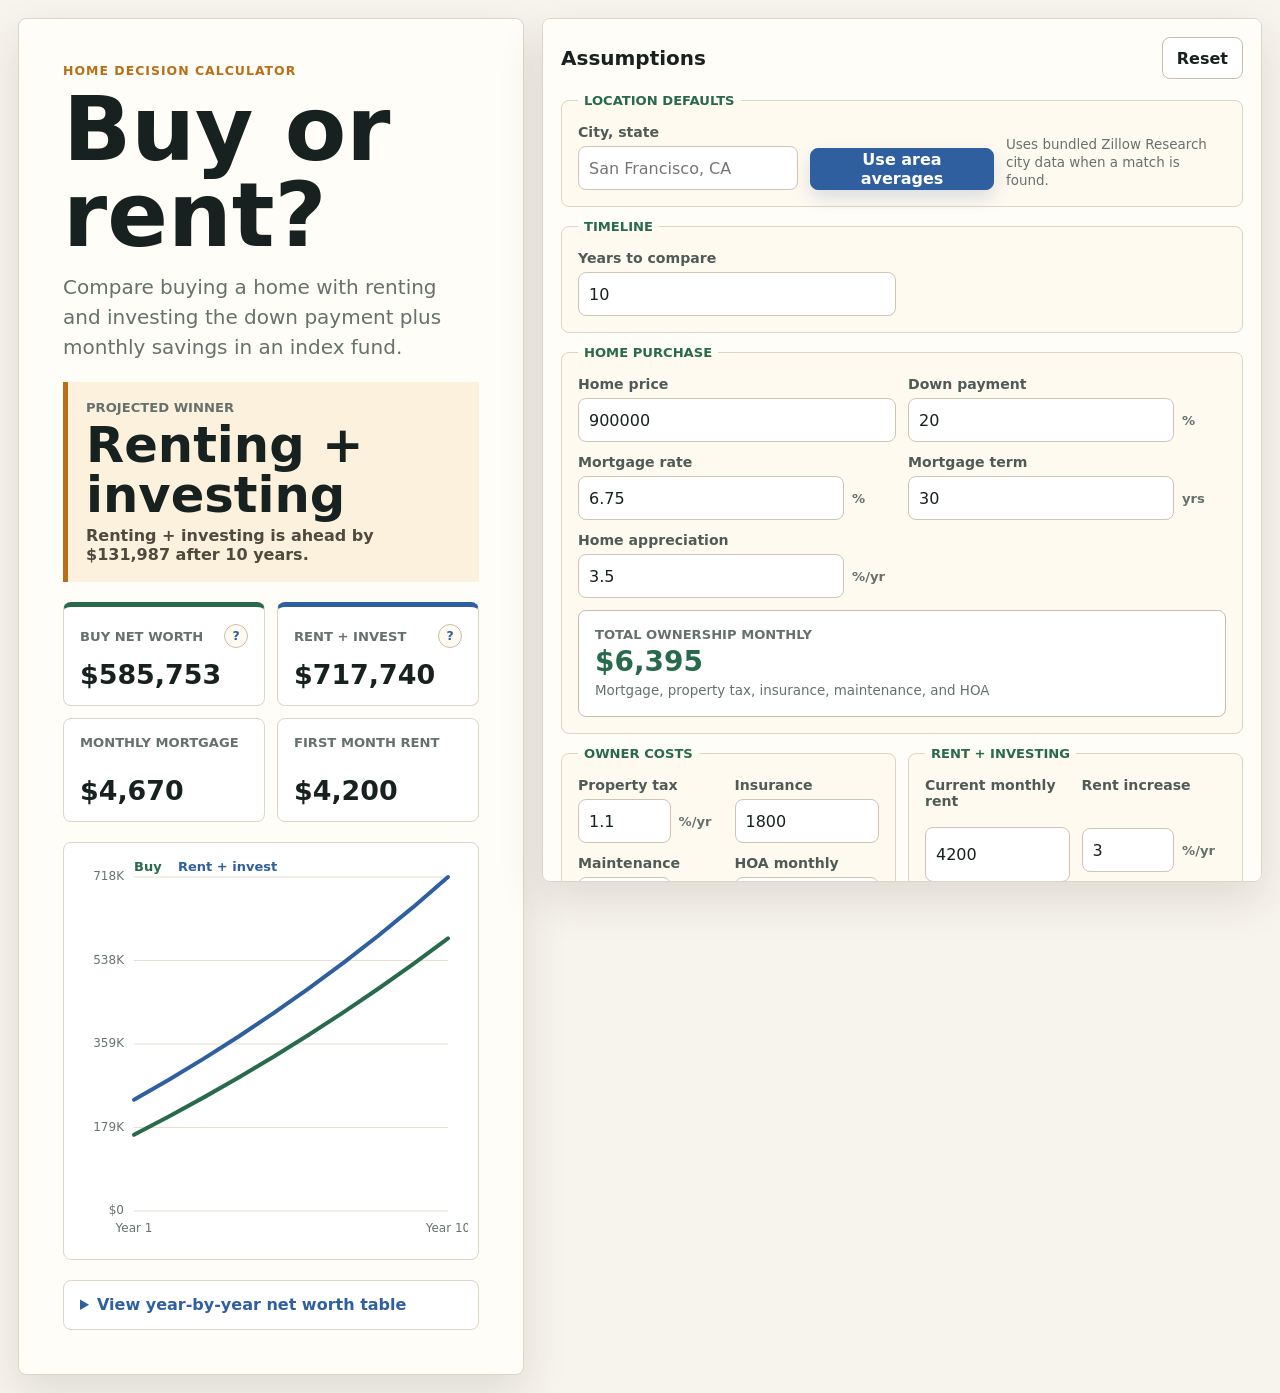
==== commit 19907147: "Add files via upload" ====
--- a/buy-or-rent-calculator.html
+++ b/buy-or-rent-calculator.html
@@ -335,6 +335,11 @@
   grid-template-columns: minmax(0, 1fr) minmax(0, 1fr);
 }
 
+.location-section {
+  grid-template-columns: minmax(220px, 1fr) auto minmax(220px, 1fr);
+  align-items: end;
+}
+
 fieldset {
   display: grid;
   grid-template-columns: repeat(2, minmax(0, 1fr));
@@ -380,14 +385,28 @@
   outline: 3px solid rgba(47, 95, 159, 0.18);
 }
 
-.location-actions {
-  display: grid;
-  align-content: end;
-  gap: 8px;
-}
-
-.location-actions button {
-  width: 100%;
+.location-button {
+  min-width: 172px;
+  border-color: var(--blue);
+  background: var(--blue);
+  color: #ffffff;
+  box-shadow: 0 8px 18px rgba(47, 95, 159, 0.18);
+}
+
+.location-button,
+#applyLocationButton {
+  border-color: var(--blue);
+  background: var(--blue);
+  color: #ffffff;
+}
+
+.location-button:hover {
+  background: #254f87;
+}
+
+.location-button:hover,
+#applyLocationButton:hover {
+  background: #254f87;
 }
 
 .location-status {
@@ -509,6 +528,20 @@
   .result-grid,
   fieldset {
     grid-template-columns: 1fr;
+  }
+
+  .location-section {
+    grid-template-columns: minmax(0, 1fr) auto;
+  }
+
+  .location-button {
+    min-width: 148px;
+    width: auto;
+    padding: 0 10px;
+  }
+
+  .location-status {
+    grid-column: 1 / -1;
   }
 
   .metric {
@@ -607,10 +640,8 @@
               <span>City, state</span>
               <input id="marketLocation" type="text" autocomplete="address-level2" placeholder="San Francisco, CA">
             </label>
-            <div class="location-actions">
-              <button id="applyLocationButton" type="button">Use area averages</button>
-              <p id="locationStatus" class="location-status" aria-live="polite">Uses bundled Zillow Research city data when a match is found.</p>
-            </div>
+            <button id="applyLocationButton" class="location-button" type="button">Use area averages</button>
+            <p id="locationStatus" class="location-status" aria-live="polite">Uses bundled Zillow Research city data when a match is found.</p>
           </fieldset>
 
           <fieldset class="assumption-section timeline-section">
@@ -742,7 +773,7 @@
     <script>
 // Generated from Zillow Research public city ZHVI and ZORI CSVs on 2026-05-13.
 // Keep this file small enough to host as a static asset.
-window.MARKET_DATA = {"generatedAt":"2026-05-13T17:54:13.346Z","source":"Zillow Research public data","records":[{"key":"los angeles,CA","city":"Los Angeles","state":"CA","metro":"Los Angeles-Long Beach-Anaheim, CA","county":"Los Angeles County","sizeRank":1,"homeValue":952183,"rent":2753,"homeGrowth":3.39,"rentGrowth":4.19,"homeDate":"2026-03-31","rentDate":"2026-03-31"},{"key":"houston,TX","city":"Houston","state":"TX","metro":"Houston-The Woodlands-Sugar Land, TX","county":"Harris County","sizeRank":2,"homeValue":264336,"rent":1541,"homeGrowth":3.86,"rentGrowth":3.35,"homeDate":"2026-03-31","rentDate":"2026-03-31"},{"key":"chicago,IL","city":"Chicago","state":"IL","metro":"Chicago-Naperville-Elgin, IL-IN-WI","county":"Cook County","sizeRank":3,"homeValue":317283,"rent":2328,"homeGrowth":2.39,"rentGrowth":6.85,"homeDate":"2026-03-31","rentDate":"2026-03-31"},{"key":"san antonio,TX","city":"San Antonio","state":"TX","metro":"San Antonio-New Braunfels, TX","county":"Bexar County","sizeRank":4,"homeValue":249810,"rent":1360,"homeGrowth":2.72,"rentGrowth":2.48,"homeDate":"2026-03-31","rentDate":"2026-03-31"},{"key":"philadelphia,PA","city":"Philadelphia","state":"PA","metro":"Philadelphia-Camden-Wilmington, PA-NJ-DE-MD","county":"Philadelphia County","sizeRank":5,"homeValue":231815,"rent":1758,"homeGrowth":2.21,"rentGrowth":4.29,"homeDate":"2026-03-31","rentDate":"2026-03-31"},{"key":"phoenix,AZ","city":"Phoenix","state":"AZ","metro":"Phoenix-Mesa-Chandler, AZ","county":"Maricopa County","sizeRank":6,"homeValue":410169,"rent":1567,"homeGrowth":4.5,"rentGrowth":3.91,"homeDate":"2026-03-31","rentDate":"2026-03-31"},{"key":"las vegas,NV","city":"Las Vegas","state":"NV","metro":"Las Vegas-Henderson-Paradise, NV","county":"Clark County","sizeRank":7,"homeValue":426583,"rent":1699,"homeGrowth":5.86,"rentGrowth":4.38,"homeDate":"2026-03-31","rentDate":"2026-03-31"},{"key":"san diego,CA","city":"San Diego","state":"CA","metro":"San Diego-Chula Vista-Carlsbad, CA","county":"San Diego County","sizeRank":8,"homeValue":1001265,"rent":2911,"homeGrowth":5.86,"rentGrowth":6.02,"homeDate":"2026-03-31","rentDate":"2026-03-31"},{"key":"dallas,TX","city":"Dallas","state":"TX","metro":"Dallas-Fort Worth-Arlington, TX","county":"Dallas County","sizeRank":9,"homeValue":309421,"rent":1606,"homeGrowth":3.6,"rentGrowth":3.79,"homeDate":"2026-03-31","rentDate":"2026-03-31"},{"key":"austin,TX","city":"Austin","state":"TX","metro":"Austin-Round Rock-Georgetown, TX","county":"Travis County","sizeRank":10,"homeValue":508530,"rent":1542,"homeGrowth":0.59,"rentGrowth":2.07,"homeDate":"2026-03-31","rentDate":"2026-03-31"},{"key":"san jose,CA","city":"San Jose","state":"CA","metro":"San Jose-Sunnyvale-Santa Clara, CA","county":"Santa Clara County","sizeRank":11,"homeValue":1463614,"rent":3283,"homeGrowth":5.35,"rentGrowth":4.69,"homeDate":"2026-03-31","rentDate":"2026-03-31"},{"key":"jacksonville,FL","city":"Jacksonville","state":"FL","metro":"Jacksonville, FL","county":"Duval County","sizeRank":12,"homeValue":282895,"rent":1580,"homeGrowth":5.04,"rentGrowth":4.83,"homeDate":"2026-03-31","rentDate":"2026-03-31"},{"key":"charlotte,NC","city":"Charlotte","state":"NC","metro":"Charlotte-Concord-Gastonia, NC-SC","county":"Mecklenburg County","sizeRank":13,"homeValue":397125,"rent":1721,"homeGrowth":5.99,"rentGrowth":4.99,"homeDate":"2026-03-31","rentDate":"2026-03-31"},{"key":"indianapolis,IN","city":"Indianapolis","state":"IN","metro":"Indianapolis-Carmel-Anderson, IN","county":"Marion County","sizeRank":14,"homeValue":229209,"rent":1374,"homeGrowth":5.72,"rentGrowth":6.25,"homeDate":"2026-03-31","rentDate":"2026-03-31"},{"key":"fort worth,TX","city":"Fort Worth","state":"TX","metro":"Dallas-Fort Worth-Arlington, TX","county":"Tarrant County","sizeRank":15,"homeValue":298051,"rent":1583,"homeGrowth":4.25,"rentGrowth":3.71,"homeDate":"2026-03-31","rentDate":"2026-03-31"},{"key":"orlando,FL","city":"Orlando","state":"FL","metro":"Orlando-Kissimmee-Sanford, FL","county":"Orange County","sizeRank":16,"homeValue":374136,"rent":1869,"homeGrowth":6.01,"rentGrowth":5.68,"homeDate":"2026-03-31","rentDate":"2026-03-31"},{"key":"san francisco,CA","city":"San Francisco","state":"CA","metro":"San Francisco-Oakland-Berkeley, CA","county":"San Francisco County","sizeRank":17,"homeValue":1356662,"rent":3958,"homeGrowth":-0.15,"rentGrowth":6.51,"homeDate":"2026-03-31","rentDate":"2026-03-31"},{"key":"tucson,AZ","city":"Tucson","state":"AZ","metro":"Tucson, AZ","county":"Pima County","sizeRank":18,"homeValue":324023,"rent":1396,"homeGrowth":4.61,"rentGrowth":5.15,"homeDate":"2026-03-31","rentDate":"2026-03-31"},{"key":"columbus,OH","city":"Columbus","state":"OH","metro":"Columbus, OH","county":"Franklin County","sizeRank":19,"homeValue":245979,"rent":1445,"homeGrowth":5.48,"rentGrowth":5.14,"homeDate":"2026-03-31","rentDate":"2026-03-31"},{"key":"miami,FL","city":"Miami","state":"FL","metro":"Miami-Fort Lauderdale-Pompano Beach, FL","county":"Miami-Dade County","sizeRank":20,"homeValue":579564,"rent":3001,"homeGrowth":8.35,"rentGrowth":8.2,"homeDate":"2026-03-31","rentDate":"2026-03-31"},{"key":"louisville,KY","city":"Louisville","state":"KY","metro":"Louisville/Jefferson County, KY-IN","county":"Jefferson County","sizeRank":21,"homeValue":261482,"rent":1370,"homeGrowth":5,"rentGrowth":5.98,"homeDate":"2026-03-31","rentDate":"2026-03-31"},{"key":"el paso,TX","city":"El Paso","state":"TX","metro":"El Paso, TX","county":"El Paso County","sizeRank":22,"homeValue":234775,"rent":1461,"homeGrowth":7.13,"rentGrowth":6.28,"homeDate":"2026-03-31","rentDate":"2026-03-31"},{"key":"denver,CO","city":"Denver","state":"CO","metro":"Denver-Aurora-Lakewood, CO","county":"Denver County","sizeRank":23,"homeValue":539666,"rent":1826,"homeGrowth":1.67,"rentGrowth":2.98,"homeDate":"2026-03-31","rentDate":"2026-03-31"},{"key":"seattle,WA","city":"Seattle","state":"WA","metro":"Seattle-Tacoma-Bellevue, WA","county":"King County","sizeRank":24,"homeValue":868680,"rent":2193,"homeGrowth":1.99,"rentGrowth":4.73,"homeDate":"2026-03-31","rentDate":"2026-03-31"},{"key":"portland,OR","city":"Portland","state":"OR","metro":"Portland-Vancouver-Hillsboro, OR-WA","county":"Multnomah County","sizeRank":25,"homeValue":534638,"rent":1707,"homeGrowth":0.91,"rentGrowth":3.35,"homeDate":"2026-03-31","rentDate":"2026-03-31"},{"key":"nashville,TN","city":"Nashville","state":"TN","metro":"Nashville-Davidson--Murfreesboro--Franklin, TN","county":"Davidson County","sizeRank":26,"homeValue":434338,"rent":1786,"homeGrowth":5.05,"rentGrowth":4.1,"homeDate":"2026-03-31","rentDate":"2026-03-31"},{"key":"washington,DC","city":"Washington","state":"DC","metro":"Washington-Arlington-Alexandria, DC-VA-MD-WV","county":"District of Columbia","sizeRank":27,"homeValue":582914,"rent":2436,"homeGrowth":-1.44,"rentGrowth":3.48,"homeDate":"2026-03-31","rentDate":"2026-03-31"},{"key":"sacramento,CA","city":"Sacramento","state":"CA","metro":"Sacramento-Roseville-Folsom, CA","county":"Sacramento County","sizeRank":28,"homeValue":479766,"rent":1995,"homeGrowth":2.41,"rentGrowth":4.17,"homeDate":"2026-03-31","rentDate":"2026-03-31"},{"key":"boston,MA","city":"Boston","state":"MA","metro":"Boston-Cambridge-Newton, MA-NH","county":"Suffolk County","sizeRank":29,"homeValue":798217,"rent":3441,"homeGrowth":2.05,"rentGrowth":5.98,"homeDate":"2026-03-31","rentDate":"2026-03-31"},{"key":"detroit,MI","city":"Detroit","state":"MI","metro":"Detroit-Warren-Dearborn, MI","county":"Wayne County","sizeRank":30,"homeValue":75358,"rent":1333,"homeGrowth":2.77,"rentGrowth":5.9,"homeDate":"2026-03-31","rentDate":"2026-03-31"},{"key":"pittsburgh,PA","city":"Pittsburgh","state":"PA","metro":"Pittsburgh, PA","county":"Allegheny County","sizeRank":31,"homeValue":237533,"rent":1554,"homeGrowth":2.8,"rentGrowth":5.01,"homeDate":"2026-03-31","rentDate":"2026-03-31"},{"key":"albuquerque,NM","city":"Albuquerque","state":"NM","metro":"Albuquerque, NM","county":"Bernalillo County","sizeRank":32,"homeValue":344457,"rent":1459,"homeGrowth":6.77,"rentGrowth":6.34,"homeDate":"2026-03-31","rentDate":"2026-03-31"},{"key":"memphis,TN","city":"Memphis","state":"TN","metro":"Memphis, TN-MS-AR","county":"Shelby County","sizeRank":33,"homeValue":144710,"rent":1247,"homeGrowth":3.27,"rentGrowth":4.64,"homeDate":"2026-03-31","rentDate":"2026-03-31"},{"key":"fresno,CA","city":"Fresno","state":"CA","metro":"Fresno, CA","county":"Fresno County","sizeRank":34,"homeValue":391328,"rent":1900,"homeGrowth":5.19,"rentGrowth":6.03,"homeDate":"2026-03-31","rentDate":"2026-03-31"},{"key":"baltimore,MD","city":"Baltimore","state":"MD","metro":"Baltimore-Columbia-Towson, MD","county":"Baltimore City","sizeRank":35,"homeValue":188101,"rent":1729,"homeGrowth":3.05,"rentGrowth":5.07,"homeDate":"2026-03-31","rentDate":"2026-03-31"},{"key":"omaha,NE","city":"Omaha","state":"NE","metro":"Omaha-Council Bluffs, NE-IA","county":"Douglas County","sizeRank":36,"homeValue":294189,"rent":1431,"homeGrowth":5.24,"rentGrowth":6.06,"homeDate":"2026-03-31","rentDate":"2026-03-31"},{"key":"atlanta,GA","city":"Atlanta","state":"GA","metro":"Atlanta-Sandy Springs-Alpharetta, GA","county":"Fulton County","sizeRank":37,"homeValue":385599,"rent":1879,"homeGrowth":1.83,"rentGrowth":3.86,"homeDate":"2026-03-31","rentDate":"2026-03-31"},{"key":"milwaukee,WI","city":"Milwaukee","state":"WI","metro":"Milwaukee-Waukesha, WI","county":"Milwaukee County","sizeRank":38,"homeValue":220137,"rent":1428,"homeGrowth":7.39,"rentGrowth":5.54,"homeDate":"2026-03-31","rentDate":"2026-03-31"},{"key":"oklahoma city,OK","city":"Oklahoma City","state":"OK","metro":"Oklahoma City, OK","county":"Oklahoma County","sizeRank":39,"homeValue":206713,"rent":1286,"homeGrowth":5.22,"rentGrowth":5.47,"homeDate":"2026-03-31","rentDate":"2026-03-31"},{"key":"raleigh,NC","city":"Raleigh","state":"NC","metro":"Raleigh-Cary, NC","county":"Wake County","sizeRank":40,"homeValue":433996,"rent":1568,"homeGrowth":5.53,"rentGrowth":4.59,"homeDate":"2026-03-31","rentDate":"2026-03-31"},{"key":"mesa,AZ","city":"Mesa","state":"AZ","metro":"Phoenix-Mesa-Chandler, AZ","county":"Maricopa County","sizeRank":41,"homeValue":435134,"rent":1567,"homeGrowth":4.5,"rentGrowth":4,"homeDate":"2026-03-31","rentDate":"2026-03-31"},{"key":"colorado springs,CO","city":"Colorado Springs","state":"CO","metro":"Colorado Springs, CO","county":"El Paso County","sizeRank":42,"homeValue":449452,"rent":1700,"homeGrowth":2.86,"rentGrowth":3.62,"homeDate":"2026-03-31","rentDate":"2026-03-31"},{"key":"buffalo,NY","city":"Buffalo","state":"NY","metro":"Buffalo-Cheektowaga, NY","county":"Erie County","sizeRank":43,"homeValue":238089,"rent":1360,"homeGrowth":7.03,"rentGrowth":5.96,"homeDate":"2026-03-31","rentDate":"2026-03-31"},{"key":"kansas city,MO","city":"Kansas City","state":"MO","metro":"Kansas City, MO-KS","county":"Jackson County","sizeRank":44,"homeValue":250208,"rent":1422,"homeGrowth":5.5,"rentGrowth":6.1,"homeDate":"2026-03-31","rentDate":"2026-03-31"},{"key":"rochester,NY","city":"Rochester","state":"NY","metro":"Rochester, NY","county":"Monroe County","sizeRank":45,"homeValue":235784,"rent":1489,"homeGrowth":null,"rentGrowth":6.47,"homeDate":"2026-03-31","rentDate":"2026-03-31"},{"key":"cincinnati,OH","city":"Cincinnati","state":"OH","metro":"Cincinnati, OH-KY-IN","county":"Hamilton County","sizeRank":46,"homeValue":249568,"rent":1462,"homeGrowth":5.23,"rentGrowth":6.31,"homeDate":"2026-03-31","rentDate":"2026-03-31"},{"key":"long beach,CA","city":"Long Beach","state":"CA","metro":"Los Angeles-Long Beach-Anaheim, CA","county":"Los Angeles County","sizeRank":47,"homeValue":857861,"rent":2277,"homeGrowth":4.54,"rentGrowth":4.24,"homeDate":"2026-03-31","rentDate":"2026-03-31"},{"key":"virginia beach,VA","city":"Virginia Beach","state":"VA","metro":"Virginia Beach-Norfolk-Newport News, VA-NC","county":"Virginia Beach City","sizeRank":48,"homeValue":427032,"rent":1973,"homeGrowth":5.36,"rentGrowth":6.82,"homeDate":"2026-03-31","rentDate":"2026-03-31"},{"key":"bakersfield,CA","city":"Bakersfield","state":"CA","metro":"Bakersfield, CA","county":"Kern County","sizeRank":49,"homeValue":396047,"rent":1908,"homeGrowth":6.18,"rentGrowth":6.59,"homeDate":"2026-03-31","rentDate":"2026-03-31"},{"key":"tampa,FL","city":"Tampa","state":"FL","metro":"Tampa-St. Petersburg-Clearwater, FL","county":"Hillsborough County","sizeRank":50,"homeValue":374888,"rent":1950,"homeGrowth":5.96,"rentGrowth":6.37,"homeDate":"2026-03-31","rentDate":"2026-03-31"},{"key":"oakland,CA","city":"Oakland","state":"CA","metro":"San Francisco-Oakland-Berkeley, CA","county":"Alameda County","sizeRank":51,"homeValue":716248,"rent":2545,"homeGrowth":-3.6,"rentGrowth":1.8,"homeDate":"2026-03-31","rentDate":"2026-03-31"},{"key":"tulsa,OK","city":"Tulsa","state":"OK","metro":"Tulsa, OK","county":"Tulsa County","sizeRank":52,"homeValue":217450,"rent":1229,"homeGrowth":6.26,"rentGrowth":5.95,"homeDate":"2026-03-31","rentDate":"2026-03-31"},{"key":"minneapolis,MN","city":"Minneapolis","state":"MN","metro":"Minneapolis-St. Paul-Bloomington, MN-WI","county":"Hennepin County","sizeRank":53,"homeValue":330882,"rent":1650,"homeGrowth":1.58,"rentGrowth":3.27,"homeDate":"2026-03-31","rentDate":"2026-03-31"},{"key":"aurora,CO","city":"Aurora","state":"CO","metro":"Denver-Aurora-Lakewood, CO","county":"Arapahoe County","sizeRank":54,"homeValue":463081,"rent":1701,"homeGrowth":2.48,"rentGrowth":3.44,"homeDate":"2026-03-31","rentDate":"2026-03-31"},{"key":"spring,TX","city":"Spring","state":"TX","metro":"Houston-The Woodlands-Sugar Land, TX","county":"Harris County","sizeRank":55,"homeValue":364701,"rent":1682,"homeGrowth":5.12,"rentGrowth":4,"homeDate":"2026-03-31","rentDate":"2026-03-31"},{"key":"honolulu,HI","city":"Honolulu","state":"HI","metro":"Urban Honolulu, HI","county":"Honolulu County","sizeRank":56,"homeValue":768465,"rent":2594,"homeGrowth":2.63,"rentGrowth":5.14,"homeDate":"2026-03-31","rentDate":"2026-03-31"},{"key":"knoxville,TN","city":"Knoxville","state":"TN","metro":"Knoxville, TN","county":"Knox County","sizeRank":57,"homeValue":369216,"rent":1729,"homeGrowth":9.46,"rentGrowth":8.17,"homeDate":"2026-03-31","rentDate":"2026-03-31"},{"key":"arlington,TX","city":"Arlington","state":"TX","metro":"Dallas-Fort Worth-Arlington, TX","county":"Tarrant County","sizeRank":58,"homeValue":310971,"rent":1479,"homeGrowth":4.34,"rentGrowth":4.06,"homeDate":"2026-03-31","rentDate":"2026-03-31"},{"key":"baton rouge,LA","city":"Baton Rouge","state":"LA","metro":"Baton Rouge, LA","county":"East Baton Rouge Parish","sizeRank":59,"homeValue":228415,"rent":1320,"homeGrowth":2.55,"rentGrowth":3.71,"homeDate":"2026-03-31","rentDate":"2026-03-31"},{"key":"new orleans,LA","city":"New Orleans","state":"LA","metro":"New Orleans-Metairie, LA","county":"Orleans Parish","sizeRank":60,"homeValue":242493,"rent":1665,"homeGrowth":-1.66,"rentGrowth":3.69,"homeDate":"2026-03-31","rentDate":"2026-03-31"},{"key":"wichita,KS","city":"Wichita","state":"KS","metro":"Wichita, KS","county":"Sedgwick County","sizeRank":61,"homeValue":202720,"rent":1139,"homeGrowth":6.91,"rentGrowth":5.96,"homeDate":"2026-03-31","rentDate":"2026-03-31"},{"key":"cleveland,OH","city":"Cleveland","state":"OH","metro":"Cleveland-Elyria, OH","county":"Cuyahoga County","sizeRank":62,"homeValue":115537,"rent":1388,"homeGrowth":4.13,"rentGrowth":6.76,"homeDate":"2026-03-31","rentDate":"2026-03-31"},{"key":"riverside,CA","city":"Riverside","state":"CA","metro":"Riverside-San Bernardino-Ontario, CA","county":"Riverside County","sizeRank":63,"homeValue":646784,"rent":2335,"homeGrowth":5.34,"rentGrowth":5.42,"homeDate":"2026-03-31","rentDate":"2026-03-31"},{"key":"anaheim,CA","city":"Anaheim","state":"CA","metro":"Los Angeles-Long Beach-Anaheim, CA","county":"Orange County","sizeRank":64,"homeValue":950504,"rent":2728,"homeGrowth":6.11,"rentGrowth":5.46,"homeDate":"2026-03-31","rentDate":"2026-03-31"},{"key":"vancouver,WA","city":"Vancouver","state":"WA","metro":"Portland-Vancouver-Hillsboro, OR-WA","county":"Clark County","sizeRank":65,"homeValue":509318,"rent":1770,"homeGrowth":4.23,"rentGrowth":4.28,"homeDate":"2026-03-31","rentDate":"2026-03-31"},{"key":"stockton,CA","city":"Stockton","state":"CA","metro":"Stockton, CA","county":"San Joaquin County","sizeRank":67,"homeValue":431328,"rent":2008,"homeGrowth":2.76,"rentGrowth":4.6,"homeDate":"2026-03-31","rentDate":"2026-03-31"},{"key":"marietta,GA","city":"Marietta","state":"GA","metro":"Atlanta-Sandy Springs-Alpharetta, GA","county":"Cobb County","sizeRank":68,"homeValue":471588,"rent":1717,"homeGrowth":5.94,"rentGrowth":4.4,"homeDate":"2026-03-31","rentDate":"2026-03-31"},{"key":"columbia,SC","city":"Columbia","state":"SC","metro":"Columbia, SC","county":"Richland County","sizeRank":69,"homeValue":229068,"rent":1467,"homeGrowth":7.05,"rentGrowth":7,"homeDate":"2026-03-31","rentDate":"2026-03-31"},{"key":"greensboro,NC","city":"Greensboro","state":"NC","metro":"Greensboro-High Point, NC","county":"Guilford County","sizeRank":70,"homeValue":264428,"rent":1408,"homeGrowth":6.06,"rentGrowth":6.62,"homeDate":"2026-03-31","rentDate":"2026-03-31"},{"key":"fort wayne,IN","city":"Fort Wayne","state":"IN","metro":"Fort Wayne, IN","county":"Allen County","sizeRank":71,"homeValue":242385,"rent":1189,"homeGrowth":7.47,"rentGrowth":7.15,"homeDate":"2026-03-31","rentDate":"2026-03-31"},{"key":"lexington,KY","city":"Lexington","state":"KY","metro":"Lexington-Fayette, KY","county":"Fayette County","sizeRank":72,"homeValue":329115,"rent":1494,"homeGrowth":6.88,"rentGrowth":7.45,"homeDate":"2026-03-31","rentDate":"2026-03-31"},{"key":"naples,FL","city":"Naples","state":"FL","metro":"Naples-Marco Island, FL","county":"Collier County","sizeRank":73,"homeValue":551996,"rent":2705,"homeGrowth":7.29,"rentGrowth":7.82,"homeDate":"2026-03-31","rentDate":"2026-03-31"},{"key":"henderson,NV","city":"Henderson","state":"NV","metro":"Las Vegas-Henderson-Paradise, NV","county":"Clark County","sizeRank":74,"homeValue":486156,"rent":1785,"homeGrowth":5.34,"rentGrowth":4.25,"homeDate":"2026-03-31","rentDate":"2026-03-31"},{"key":"corpus christi,TX","city":"Corpus Christi","state":"TX","metro":"Corpus Christi, TX","county":"Nueces County","sizeRank":75,"homeValue":223502,"rent":1414,"homeGrowth":1.97,"rentGrowth":2.93,"homeDate":"2026-03-31","rentDate":"2026-03-31"},{"key":"saint louis,MO","city":"Saint Louis","state":"MO","metro":"St. Louis, MO-IL","county":"Saint Louis City","sizeRank":76,"homeValue":181928,"rent":1341,"homeGrowth":3.45,"rentGrowth":5.49,"homeDate":"2026-03-31","rentDate":"2026-03-31"},{"key":"santa ana,CA","city":"Santa Ana","state":"CA","metro":"Los Angeles-Long Beach-Anaheim, CA","county":"Orange County","sizeRank":77,"homeValue":866066,"rent":2830,"homeGrowth":6.05,"rentGrowth":6.29,"homeDate":"2026-03-31","rentDate":"2026-03-31"},{"key":"durham,NC","city":"Durham","state":"NC","metro":"Durham-Chapel Hill, NC","county":"Durham County","sizeRank":78,"homeValue":396395,"rent":1701,"homeGrowth":5.97,"rentGrowth":5.08,"homeDate":"2026-03-31","rentDate":"2026-03-31"},{"key":"silver spring,MD","city":"Silver Spring","state":"MD","metro":"Washington-Arlington-Alexandria, DC-VA-MD-WV","county":"Montgomery County","sizeRank":79,"homeValue":550712,"rent":1964,"homeGrowth":2.33,"rentGrowth":3.89,"homeDate":"2026-03-31","rentDate":"2026-03-31"},{"key":"saint paul,MN","city":"Saint Paul","state":"MN","metro":"Minneapolis-St. Paul-Bloomington, MN-WI","county":"Ramsey County","sizeRank":80,"homeValue":293972,"rent":1465,"homeGrowth":2.4,"rentGrowth":3,"homeDate":"2026-03-31","rentDate":"2026-03-31"},{"key":"spokane,WA","city":"Spokane","state":"WA","metro":"Spokane-Spokane Valley, WA","county":"Spokane County","sizeRank":81,"homeValue":395325,"rent":1475,"homeGrowth":4.29,"rentGrowth":5.36,"homeDate":"2026-03-31","rentDate":"2026-03-31"},{"key":"newark,NJ","city":"Newark","state":"NJ","metro":"New York-Newark-Jersey City, NY-NJ-PA","county":"Essex County","sizeRank":82,"homeValue":478455,"rent":2127,"homeGrowth":4.9,"rentGrowth":6.6,"homeDate":"2026-03-31","rentDate":"2026-03-31"},{"key":"reno,NV","city":"Reno","state":"NV","metro":"Reno, NV","county":"Washoe County","sizeRank":83,"homeValue":567857,"rent":1856,"homeGrowth":4.38,"rentGrowth":4.81,"homeDate":"2026-03-31","rentDate":"2026-03-31"},{"key":"saint petersburg,FL","city":"Saint Petersburg","state":"FL","metro":"Tampa-St. Petersburg-Clearwater, FL","county":"Pinellas County","sizeRank":84,"homeValue":347964,"rent":2063,"homeGrowth":4.66,"rentGrowth":7.15,"homeDate":"2026-03-31","rentDate":"2026-03-31"},{"key":"irvine,CA","city":"Irvine","state":"CA","metro":"Los Angeles-Long Beach-Anaheim, CA","county":"Orange County","sizeRank":85,"homeValue":1557982,"rent":3335,"homeGrowth":11.26,"rentGrowth":6.23,"homeDate":"2026-03-31","rentDate":"2026-03-31"},{"key":"lincoln,NE","city":"Lincoln","state":"NE","metro":"Lincoln, NE","county":"Lancaster County","sizeRank":86,"homeValue":291062,"rent":1313,"homeGrowth":5.8,"rentGrowth":5.49,"homeDate":"2026-03-31","rentDate":"2026-03-31"},{"key":"toledo,OH","city":"Toledo","state":"OH","metro":"Toledo, OH","county":"Lucas County","sizeRank":87,"homeValue":129627,"rent":1092,"homeGrowth":6.87,"rentGrowth":6.81,"homeDate":"2026-03-31","rentDate":"2026-03-31"},{"key":"chandler,AZ","city":"Chandler","state":"AZ","metro":"Phoenix-Mesa-Chandler, AZ","county":"Maricopa County","sizeRank":88,"homeValue":524156,"rent":1862,"homeGrowth":4.61,"rentGrowth":3.92,"homeDate":"2026-03-31","rentDate":"2026-03-31"},{"key":"tallahassee,FL","city":"Tallahassee","state":"FL","metro":"Tallahassee, FL","county":"Leon County","sizeRank":89,"homeValue":291127,"rent":1521,"homeGrowth":4.7,"rentGrowth":7.65,"homeDate":"2026-03-31","rentDate":"2026-03-31"},{"key":"jersey city,NJ","city":"Jersey City","state":"NJ","metro":"New York-Newark-Jersey City, NY-NJ-PA","county":"Hudson County","sizeRank":90,"homeValue":658269,"rent":3090,"homeGrowth":3.22,"rentGrowth":7.24,"homeDate":"2026-03-31","rentDate":"2026-03-31"},{"key":"plano,TX","city":"Plano","state":"TX","metro":"Dallas-Fort Worth-Arlington, TX","county":"Collin County","sizeRank":91,"homeValue":498989,"rent":1696,"homeGrowth":5.32,"rentGrowth":4.27,"homeDate":"2026-03-31","rentDate":"2026-03-31"},{"key":"lubbock,TX","city":"Lubbock","state":"TX","metro":"Lubbock, TX","county":"Lubbock County","sizeRank":92,"homeValue":209436,"rent":1384,"homeGrowth":3.94,"rentGrowth":3.27,"homeDate":"2026-03-31","rentDate":"2026-03-31"},{"key":"modesto,CA","city":"Modesto","state":"CA","metro":"Modesto, CA","county":"Stanislaus County","sizeRank":93,"homeValue":446494,"rent":2026,"homeGrowth":3.94,"rentGrowth":4.9,"homeDate":"2026-03-31","rentDate":"2026-03-31"},{"key":"katy,TX","city":"Katy","state":"TX","metro":"Houston-The Woodlands-Sugar Land, TX","county":"Harris County","sizeRank":94,"homeValue":338082,"rent":1842,"homeGrowth":4.52,"rentGrowth":3.8,"homeDate":"2026-03-31","rentDate":"2026-03-31"},{"key":"lawrenceville,GA","city":"Lawrenceville","state":"GA","metro":"Atlanta-Sandy Springs-Alpharetta, GA","county":"Gwinnett County","sizeRank":95,"homeValue":382152,"rent":1850,"homeGrowth":6.24,"rentGrowth":4.04,"homeDate":"2026-03-31","rentDate":"2026-03-31"},{"key":"chula vista,CA","city":"Chula Vista","state":"CA","metro":"San Diego-Chula Vista-Carlsbad, CA","county":"San Diego County","sizeRank":96,"homeValue":846372,"rent":2961,"homeGrowth":5.36,"rentGrowth":6.18,"homeDate":"2026-03-31","rentDate":"2026-03-31"},{"key":"boise,ID","city":"Boise","state":"ID","metro":"Boise City, ID","county":"Ada County","sizeRank":97,"homeValue":499492,"rent":1746,"homeGrowth":3,"rentGrowth":4.74,"homeDate":"2026-03-31","rentDate":"2026-03-31"},{"key":"richmond,VA","city":"Richmond","state":"VA","metro":"Richmond, VA","county":"Richmond City","sizeRank":98,"homeValue":369646,"rent":1622,"homeGrowth":5.54,"rentGrowth":6.3,"homeDate":"2026-03-31","rentDate":"2026-03-31"},{"key":"gilbert,AZ","city":"Gilbert","state":"AZ","metro":"Phoenix-Mesa-Chandler, AZ","county":"Maricopa County","sizeRank":99,"homeValue":572507,"rent":2051,"homeGrowth":5.21,"rentGrowth":3.44,"homeDate":"2026-03-31","rentDate":"2026-03-31"},{"key":"winston-salem,NC","city":"Winston-Salem","state":"NC","metro":"Winston-Salem, NC","county":"Forsyth County","sizeRank":100,"homeValue":264333,"rent":1465,"homeGrowth":6.66,"rentGrowth":6.81,"homeDate":"2026-03-31","rentDate":"2026-03-31"},{"key":"madison,WI","city":"Madison","state":"WI","metro":"Madison, WI","county":"Dane County","sizeRank":101,"homeValue":423767,"rent":1676,"homeGrowth":6.11,"rentGrowth":6.21,"homeDate":"2026-03-31","rentDate":"2026-03-31"},{"key":"laredo,TX","city":"Laredo","state":"TX","metro":"Laredo, TX","county":"Webb County","sizeRank":102,"homeValue":220331,"rent":1330,"homeGrowth":2.93,"rentGrowth":5.38,"homeDate":"2026-03-31","rentDate":"2026-03-31"},{"key":"north las vegas,NV","city":"North Las Vegas","state":"NV","metro":"Las Vegas-Henderson-Paradise, NV","county":"Clark County","sizeRank":103,"homeValue":407047,"rent":1831,"homeGrowth":5.91,"rentGrowth":4.83,"homeDate":"2026-03-31","rentDate":"2026-03-31"},{"key":"san bernardino,CA","city":"San Bernardino","state":"CA","metro":"Riverside-San Bernardino-Ontario, CA","county":"San Bernardino County","sizeRank":104,"homeValue":487988,"rent":1925,"homeGrowth":6.57,"rentGrowth":7.16,"homeDate":"2026-03-31","rentDate":"2026-03-31"},{"key":"lakeland,FL","city":"Lakeland","state":"FL","metro":"Lakeland-Winter Haven, FL","county":"Polk County","sizeRank":105,"homeValue":311156,"rent":1666,"homeGrowth":5.91,"rentGrowth":6.18,"homeDate":"2026-03-31","rentDate":"2026-03-31"},{"key":"fort myers,FL","city":"Fort Myers","state":"FL","metro":"Cape Coral-Fort Myers, FL","county":"Lee County","sizeRank":106,"homeValue":308876,"rent":1729,"homeGrowth":4.62,"rentGrowth":5.18,"homeDate":"2026-03-31","rentDate":"2026-03-31"},{"key":"irving,TX","city":"Irving","state":"TX","metro":"Dallas-Fort Worth-Arlington, TX","county":"Dallas County","sizeRank":107,"homeValue":341503,"rent":1586,"homeGrowth":4.46,"rentGrowth":3.86,"homeDate":"2026-03-31","rentDate":"2026-03-31"},{"key":"mobile,AL","city":"Mobile","state":"AL","metro":"Mobile, AL","county":"Mobile County","sizeRank":108,"homeValue":194564,"rent":1298,"homeGrowth":4.79,"rentGrowth":7.52,"homeDate":"2026-03-31","rentDate":"2026-03-31"},{"key":"glendale,AZ","city":"Glendale","state":"AZ","metro":"Phoenix-Mesa-Chandler, AZ","county":"Maricopa County","sizeRank":109,"homeValue":407332,"rent":1528,"homeGrowth":4.62,"rentGrowth":3.42,"homeDate":"2026-03-31","rentDate":"2026-03-31"},{"key":"pensacola,FL","city":"Pensacola","state":"FL","metro":"Pensacola-Ferry Pass-Brent, FL","county":"Escambia County","sizeRank":110,"homeValue":265791,"rent":1657,"homeGrowth":5.23,"rentGrowth":5.86,"homeDate":"2026-03-31","rentDate":"2026-03-31"},{"key":"anchorage,AK","city":"Anchorage","state":"AK","metro":"Anchorage, AK","county":"Anchorage Borough","sizeRank":111,"homeValue":410782,"rent":1692,"homeGrowth":3.93,"rentGrowth":6.41,"homeDate":"2026-03-31","rentDate":"2026-03-31"},{"key":"chesapeake,VA","city":"Chesapeake","state":"VA","metro":"Virginia Beach-Norfolk-Newport News, VA-NC","county":"Chesapeake City","sizeRank":112,"homeValue":420756,"rent":2031,"homeGrowth":5.71,"rentGrowth":6.96,"homeDate":"2026-03-31","rentDate":"2026-03-31"},{"key":"sarasota,FL","city":"Sarasota","state":"FL","metro":"North Port-Sarasota-Bradenton, FL","county":"Sarasota County","sizeRank":113,"homeValue":412112,"rent":2201,"homeGrowth":5.14,"rentGrowth":5.86,"homeDate":"2026-03-31","rentDate":"2026-03-31"},{"key":"fayetteville,NC","city":"Fayetteville","state":"NC","metro":"Fayetteville, NC","county":"Cumberland County","sizeRank":114,"homeValue":225534,"rent":1418,"homeGrowth":7.91,"rentGrowth":6.92,"homeDate":"2026-03-31","rentDate":"2026-03-31"},{"key":"birmingham,AL","city":"Birmingham","state":"AL","metro":"Birmingham-Hoover, AL","county":"Jefferson County","sizeRank":115,"homeValue":135870,"rent":1296,"homeGrowth":1.09,"rentGrowth":4.68,"homeDate":"2026-03-31","rentDate":"2026-03-31"},{"key":"hialeah,FL","city":"Hialeah","state":"FL","metro":"Miami-Fort Lauderdale-Pompano Beach, FL","county":"Miami-Dade County","sizeRank":116,"homeValue":443804,"rent":2409,"homeGrowth":7.6,"rentGrowth":7.57,"homeDate":"2026-03-31","rentDate":"2026-03-31"},{"key":"garland,TX","city":"Garland","state":"TX","metro":"Dallas-Fort Worth-Arlington, TX","county":"Dallas County","sizeRank":117,"homeValue":286805,"rent":1559,"homeGrowth":4.03,"rentGrowth":4.82,"homeDate":"2026-03-31","rentDate":"2026-03-31"},{"key":"kissimmee,FL","city":"Kissimmee","state":"FL","metro":"Orlando-Kissimmee-Sanford, FL","county":"Osceola County","sizeRank":118,"homeValue":358736,"rent":2030,"homeGrowth":5.8,"rentGrowth":5.15,"homeDate":"2026-03-31","rentDate":"2026-03-31"},{"key":"arlington,VA","city":"Arlington","state":"VA","metro":"Washington-Arlington-Alexandria, DC-VA-MD-WV","county":"Arlington County","sizeRank":119,"homeValue":823811,"rent":2621,"homeGrowth":1.93,"rentGrowth":5.33,"homeDate":"2026-03-31","rentDate":"2026-03-31"},{"key":"scottsdale,AZ","city":"Scottsdale","state":"AZ","metro":"Phoenix-Mesa-Chandler, AZ","county":"Maricopa County","sizeRank":120,"homeValue":858022,"rent":2131,"homeGrowth":6.94,"rentGrowth":4.74,"homeDate":"2026-03-31","rentDate":"2026-03-31"},{"key":"norfolk,VA","city":"Norfolk","state":"VA","metro":"Virginia Beach-Norfolk-Newport News, VA-NC","county":"Norfolk City","sizeRank":121,"homeValue":306227,"rent":1736,"homeGrowth":4.7,"rentGrowth":7.07,"homeDate":"2026-03-31","rentDate":"2026-03-31"},{"key":"ocala,FL","city":"Ocala","state":"FL","metro":"Ocala, FL","county":"Marion County","sizeRank":122,"homeValue":269576,"rent":1602,"homeGrowth":6.7,"rentGrowth":5.88,"homeDate":"2026-03-31","rentDate":"2026-03-31"},{"key":"santa clarita,CA","city":"Santa Clarita","state":"CA","metro":"Los Angeles-Long Beach-Anaheim, CA","county":"Los Angeles County","sizeRank":123,"homeValue":802016,"rent":2824,"homeGrowth":4.08,"rentGrowth":4.8,"homeDate":"2026-03-31","rentDate":"2026-03-31"},{"key":"fremont,CA","city":"Fremont","state":"CA","metro":"San Francisco-Oakland-Berkeley, CA","county":"Alameda County","sizeRank":124,"homeValue":1543132,"rent":3078,"homeGrowth":5.13,"rentGrowth":3.91,"homeDate":"2026-03-31","rentDate":"2026-03-31"},{"key":"fontana,CA","city":"Fontana","state":"CA","metro":"Riverside-San Bernardino-Ontario, CA","county":"San Bernardino County","sizeRank":125,"homeValue":639032,"rent":3071,"homeGrowth":5.35,"rentGrowth":null,"homeDate":"2026-03-31","rentDate":"2026-03-31"},{"key":"springfield,MO","city":"Springfield","state":"MO","metro":"Springfield, MO","county":"Greene County","sizeRank":126,"homeValue":242870,"rent":1203,"homeGrowth":7.07,"rentGrowth":6.03,"homeDate":"2026-03-31","rentDate":"2026-03-31"},{"key":"greenville,SC","city":"Greenville","state":"SC","metro":"Greenville-Anderson, SC","county":"Greenville County","sizeRank":127,"homeValue":327592,"rent":1544,"homeGrowth":6.04,"rentGrowth":5.24,"homeDate":"2026-03-31","rentDate":"2026-03-31"},{"key":"boca raton,FL","city":"Boca Raton","state":"FL","metro":"Miami-Fort Lauderdale-Pompano Beach, FL","county":"Palm Beach County","sizeRank":128,"homeValue":562566,"rent":2943,"homeGrowth":7.53,"rentGrowth":7.31,"homeDate":"2026-03-31","rentDate":"2026-03-31"},{"key":"grand rapids,MI","city":"Grand Rapids","state":"MI","metro":"Grand Rapids-Kentwood, MI","county":"Kent County","sizeRank":129,"homeValue":303298,"rent":1619,"homeGrowth":6.48,"rentGrowth":6.35,"homeDate":"2026-03-31","rentDate":"2026-03-31"},{"key":"bradenton,FL","city":"Bradenton","state":"FL","metro":"North Port-Sarasota-Bradenton, FL","county":"Manatee County","sizeRank":130,"homeValue":353218,"rent":1794,"homeGrowth":5.57,"rentGrowth":6.19,"homeDate":"2026-03-31","rentDate":"2026-03-31"},{"key":"little rock,AR","city":"Little Rock","state":"AR","metro":"Little Rock-North Little Rock-Conway, AR","county":"Pulaski County","sizeRank":131,"homeValue":216519,"rent":1189,"homeGrowth":4.38,"rentGrowth":4.97,"homeDate":"2026-03-31","rentDate":"2026-03-31"},{"key":"gainesville,FL","city":"Gainesville","state":"FL","metro":"Gainesville, FL","county":"Alachua County","sizeRank":132,"homeValue":297055,"rent":1620,"homeGrowth":4.67,"rentGrowth":6.41,"homeDate":"2026-03-31","rentDate":"2026-03-31"},{"key":"port saint lucie,FL","city":"Port Saint Lucie","state":"FL","metro":"Port St. Lucie, FL","county":"Saint Lucie County","sizeRank":133,"homeValue":383298,"rent":2375,"homeGrowth":6.86,"rentGrowth":null,"homeDate":"2026-03-31","rentDate":"2026-03-31"},{"key":"tacoma,WA","city":"Tacoma","state":"WA","metro":"Seattle-Tacoma-Bellevue, WA","county":"Pierce County","sizeRank":134,"homeValue":493840,"rent":1766,"homeGrowth":3.25,"rentGrowth":4.7,"homeDate":"2026-03-31","rentDate":"2026-03-31"},{"key":"woodbridge,VA","city":"Woodbridge","state":"VA","metro":"Washington-Arlington-Alexandria, DC-VA-MD-WV","county":"Prince William County","sizeRank":135,"homeValue":504790,"rent":2161,"homeGrowth":4.63,"rentGrowth":5.21,"homeDate":"2026-03-31","rentDate":"2026-03-31"},{"key":"amarillo,TX","city":"Amarillo","state":"TX","metro":"Amarillo, TX","county":"Randall County","sizeRank":136,"homeValue":206787,"rent":1310,"homeGrowth":5.89,"rentGrowth":5.27,"homeDate":"2026-03-31","rentDate":"2026-03-31"},{"key":"des moines,IA","city":"Des Moines","state":"IA","metro":"Des Moines-West Des Moines, IA","county":"Polk County","sizeRank":137,"homeValue":208166,"rent":1143,"homeGrowth":5.14,"rentGrowth":3.54,"homeDate":"2026-03-31","rentDate":"2026-03-31"},{"key":"savannah,GA","city":"Savannah","state":"GA","metro":"Savannah, GA","county":"Chatham County","sizeRank":138,"homeValue":326509,"rent":1745,"homeGrowth":7.78,"rentGrowth":7.48,"homeDate":"2026-03-31","rentDate":"2026-03-31"},{"key":"oxnard,CA","city":"Oxnard","state":"CA","metro":"Oxnard-Thousand Oaks-Ventura, CA","county":"Ventura County","sizeRank":139,"homeValue":767291,"rent":2912,"homeGrowth":4.27,"rentGrowth":5.46,"homeDate":"2026-03-31","rentDate":"2026-03-31"},{"key":"santa rosa,CA","city":"Santa Rosa","state":"CA","metro":"Santa Rosa-Petaluma, CA","county":"Sonoma County","sizeRank":140,"homeValue":718726,"rent":2528,"homeGrowth":1.95,"rentGrowth":3.81,"homeDate":"2026-03-31","rentDate":"2026-03-31"},{"key":"huntsville,AL","city":"Huntsville","state":"AL","metro":"Huntsville, AL","county":"Madison County","sizeRank":141,"homeValue":287569,"rent":1309,"homeGrowth":4.7,"rentGrowth":4.77,"homeDate":"2026-03-31","rentDate":"2026-03-31"},{"key":"akron,OH","city":"Akron","state":"OH","metro":"Akron, OH","county":"Summit County","sizeRank":142,"homeValue":137894,"rent":1123,"homeGrowth":6.32,"rentGrowth":7.3,"homeDate":"2026-03-31","rentDate":"2026-03-31"},{"key":"wilmington,NC","city":"Wilmington","state":"NC","metro":"Wilmington, NC","county":"New Hanover County","sizeRank":143,"homeValue":416159,"rent":1651,"homeGrowth":7.16,"rentGrowth":5.33,"homeDate":"2026-03-31","rentDate":"2026-03-31"},{"key":"brownsville,TX","city":"Brownsville","state":"TX","metro":"Brownsville-Harlingen, TX","county":"Cameron County","sizeRank":144,"homeValue":195993,"rent":1667,"homeGrowth":7.97,"rentGrowth":null,"homeDate":"2026-03-31","rentDate":"2026-03-31"},{"key":"yonkers,NY","city":"Yonkers","state":"NY","metro":"New York-Newark-Jersey City, NY-NJ-PA","county":"Westchester County","sizeRank":145,"homeValue":680218,"rent":2747,"homeGrowth":5.33,"rentGrowth":6.18,"homeDate":"2026-03-31","rentDate":"2026-03-31"},{"key":"eugene,OR","city":"Eugene","state":"OR","metro":"Eugene-Springfield, OR","county":"Lane County","sizeRank":146,"homeValue":473231,"rent":1851,"homeGrowth":4.05,"rentGrowth":5.89,"homeDate":"2026-03-31","rentDate":"2026-03-31"},{"key":"corona,CA","city":"Corona","state":"CA","metro":"Riverside-San Bernardino-Ontario, CA","county":"Riverside County","sizeRank":147,"homeValue":764386,"rent":2690,"homeGrowth":5.7,"rentGrowth":5.36,"homeDate":"2026-03-31","rentDate":"2026-03-31"},{"key":"dayton,OH","city":"Dayton","state":"OH","metro":"Dayton-Kettering, OH","county":"Montgomery County","sizeRank":148,"homeValue":136592,"rent":1220,"homeGrowth":5.67,"rentGrowth":6.99,"homeDate":"2026-03-31","rentDate":"2026-03-31"},{"key":"syracuse,NY","city":"Syracuse","state":"NY","metro":"Syracuse, NY","county":"Onondaga County","sizeRank":149,"homeValue":210251,"rent":1584,"homeGrowth":8.55,"rentGrowth":7.37,"homeDate":"2026-03-31","rentDate":"2026-03-31"},{"key":"montgomery,AL","city":"Montgomery","state":"AL","metro":"Montgomery, AL","county":"Montgomery County","sizeRank":150,"homeValue":151228,"rent":1301,"homeGrowth":5.31,"rentGrowth":6.34,"homeDate":"2026-03-31","rentDate":"2026-03-31"},{"key":"alexandria,VA","city":"Alexandria","state":"VA","metro":"Washington-Arlington-Alexandria, DC-VA-MD-WV","county":"Fairfax County","sizeRank":151,"homeValue":676205,"rent":2241,"homeGrowth":2.73,"rentGrowth":4.82,"homeDate":"2026-03-31","rentDate":"2026-03-31"},{"key":"oceanside,CA","city":"Oceanside","state":"CA","metro":"San Diego-Chula Vista-Carlsbad, CA","county":"San Diego County","sizeRank":152,"homeValue":877742,"rent":2927,"homeGrowth":6.56,"rentGrowth":6.76,"homeDate":"2026-03-31","rentDate":"2026-03-31"},{"key":"trenton,NJ","city":"Trenton","state":"NJ","metro":"Trenton-Princeton, NJ","county":"Mercer County","sizeRank":153,"homeValue":345376,"rent":2140,"homeGrowth":8.36,"rentGrowth":7.73,"homeDate":"2026-03-31","rentDate":"2026-03-31"},{"key":"moreno valley,CA","city":"Moreno Valley","state":"CA","metro":"Riverside-San Bernardino-Ontario, CA","county":"Riverside County","sizeRank":154,"homeValue":551284,"rent":2361,"homeGrowth":5.84,"rentGrowth":5.14,"homeDate":"2026-03-31","rentDate":"2026-03-31"},{"key":"shreveport,LA","city":"Shreveport","state":"LA","metro":"Shreveport-Bossier City, LA","county":"Caddo Parish","sizeRank":155,"homeValue":135092,"rent":1145,"homeGrowth":0.98,"rentGrowth":4.62,"homeDate":"2026-03-31","rentDate":"2026-03-31"},{"key":"wilmington,DE","city":"Wilmington","state":"DE","metro":"Philadelphia-Camden-Wilmington, PA-NJ-DE-MD","county":"New Castle County","sizeRank":156,"homeValue":325758,"rent":1747,"homeGrowth":5.25,"rentGrowth":7.21,"homeDate":"2026-03-31","rentDate":"2026-03-31"},{"key":"murfreesboro,TN","city":"Murfreesboro","state":"TN","metro":"Nashville-Davidson--Murfreesboro--Franklin, TN","county":"Rutherford County","sizeRank":157,"homeValue":426292,"rent":1686,"homeGrowth":6.16,"rentGrowth":5.23,"homeDate":"2026-03-31","rentDate":"2026-03-31"},{"key":"west palm beach,FL","city":"West Palm Beach","state":"FL","metro":"Miami-Fort Lauderdale-Pompano Beach, FL","county":"Palm Beach County","sizeRank":158,"homeValue":399471,"rent":2261,"homeGrowth":8.05,"rentGrowth":7.84,"homeDate":"2026-03-31","rentDate":"2026-03-31"},{"key":"worcester,MA","city":"Worcester","state":"MA","metro":"Worcester, MA-CT","county":"Worcester County","sizeRank":159,"homeValue":430112,"rent":2156,"homeGrowth":6.53,"rentGrowth":7.34,"homeDate":"2026-03-31","rentDate":"2026-03-31"},{"key":"fort collins,CO","city":"Fort Collins","state":"CO","metro":"Fort Collins, CO","county":"Larimer County","sizeRank":160,"homeValue":563815,"rent":1980,"homeGrowth":3.83,"rentGrowth":5.5,"homeDate":"2026-03-31","rentDate":"2026-03-31"},{"key":"salt lake city,UT","city":"Salt Lake City","state":"UT","metro":"Salt Lake City, UT","county":"Salt Lake County","sizeRank":161,"homeValue":573181,"rent":1608,"homeGrowth":4.21,"rentGrowth":4.27,"homeDate":"2026-03-31","rentDate":"2026-03-31"},{"key":"beaverton,OR","city":"Beaverton","state":"OR","metro":"Portland-Vancouver-Hillsboro, OR-WA","county":"Washington County","sizeRank":162,"homeValue":530795,"rent":1813,"homeGrowth":2.98,"rentGrowth":4,"homeDate":"2026-03-31","rentDate":"2026-03-31"},{"key":"salinas,CA","city":"Salinas","state":"CA","metro":"Salinas, CA","county":"Monterey County","sizeRank":163,"homeValue":747758,"rent":2543,"homeGrowth":4.48,"rentGrowth":6.16,"homeDate":"2026-03-31","rentDate":"2026-03-31"},{"key":"frisco,TX","city":"Frisco","state":"TX","metro":"Dallas-Fort Worth-Arlington, TX","county":"Collin County","sizeRank":164,"homeValue":656758,"rent":1731,"homeGrowth":6.74,"rentGrowth":3.81,"homeDate":"2026-03-31","rentDate":"2026-03-31"},{"key":"mckinney,TX","city":"McKinney","state":"TX","metro":"Dallas-Fort Worth-Arlington, TX","county":"Collin County","sizeRank":165,"homeValue":481963,"rent":1690,"homeGrowth":5.36,"rentGrowth":3.6,"homeDate":"2026-03-31","rentDate":"2026-03-31"},{"key":"sioux falls,SD","city":"Sioux Falls","state":"SD","metro":"Sioux Falls, SD","county":"Minnehaha County","sizeRank":166,"homeValue":329723,"rent":1301,"homeGrowth":5.81,"rentGrowth":5.59,"homeDate":"2026-03-31","rentDate":"2026-03-31"},{"key":"glendale,CA","city":"Glendale","state":"CA","metro":"Los Angeles-Long Beach-Anaheim, CA","county":"Los Angeles County","sizeRank":167,"homeValue":1201880,"rent":2751,"homeGrowth":4.93,"rentGrowth":4.53,"homeDate":"2026-03-31","rentDate":"2026-03-31"},{"key":"reading,PA","city":"Reading","state":"PA","metro":"Reading, PA","county":"Berks County","sizeRank":168,"homeValue":260654,"rent":1426,"homeGrowth":7.89,"rentGrowth":8.86,"homeDate":"2026-03-31","rentDate":"2026-03-31"},{"key":"lancaster,CA","city":"Lancaster","state":"CA","metro":"Los Angeles-Long Beach-Anaheim, CA","county":"Los Angeles County","sizeRank":169,"homeValue":465847,"rent":2357,"homeGrowth":4.53,"rentGrowth":4.78,"homeDate":"2026-03-31","rentDate":"2026-03-31"},{"key":"huntington beach,CA","city":"Huntington Beach","state":"CA","metro":"Los Angeles-Long Beach-Anaheim, CA","county":"Orange County","sizeRank":170,"homeValue":1366658,"rent":3026,"homeGrowth":7.97,"rentGrowth":5.86,"homeDate":"2026-03-31","rentDate":"2026-03-31"},{"key":"cape coral,FL","city":"Cape Coral","state":"FL","metro":"Cape Coral-Fort Myers, FL","county":"Lee County","sizeRank":171,"homeValue":338302,"rent":1931,"homeGrowth":4.14,"rentGrowth":4.84,"homeDate":"2026-03-31","rentDate":"2026-03-31"},{"key":"lake worth beach,FL","city":"Lake Worth Beach","state":"FL","metro":"Miami-Fort Lauderdale-Pompano Beach, FL","county":"Palm Beach County","sizeRank":172,"homeValue":435713,"rent":2353,"homeGrowth":7.35,"rentGrowth":8.25,"homeDate":"2026-03-31","rentDate":"2026-03-31"},{"key":"hayward,CA","city":"Hayward","state":"CA","metro":"San Francisco-Oakland-Berkeley, CA","county":"Alameda County","sizeRank":173,"homeValue":848427,"rent":2571,"homeGrowth":1.43,"rentGrowth":2.91,"homeDate":"2026-03-31","rentDate":"2026-03-31"},{"key":"salem,OR","city":"Salem","state":"OR","metro":"Salem, OR","county":"Marion County","sizeRank":174,"homeValue":436318,"rent":1607,"homeGrowth":3.91,"rentGrowth":4.63,"homeDate":"2026-03-31","rentDate":"2026-03-31"},{"key":"clarksville,TN","city":"Clarksville","state":"TN","metro":"Clarksville, TN-KY","county":"Montgomery County","sizeRank":175,"homeValue":318206,"rent":1368,"homeGrowth":6.46,"rentGrowth":5.27,"homeDate":"2026-03-31","rentDate":"2026-03-31"},{"key":"grand prairie,TX","city":"Grand Prairie","state":"TX","metro":"Dallas-Fort Worth-Arlington, TX","county":"Dallas County","sizeRank":176,"homeValue":316527,"rent":1614,"homeGrowth":4.52,"rentGrowth":3.93,"homeDate":"2026-03-31","rentDate":"2026-03-31"},{"key":"charleston,SC","city":"Charleston","state":"SC","metro":"Charleston-North Charleston, SC","county":"Charleston County","sizeRank":177,"homeValue":589607,"rent":2165,"homeGrowth":8.75,"rentGrowth":7.42,"homeDate":"2026-03-31","rentDate":"2026-03-31"},{"key":"aurora,IL","city":"Aurora","state":"IL","metro":"Chicago-Naperville-Elgin, IL-IN-WI","county":"Kane County","sizeRank":178,"homeValue":316958,"rent":2228,"homeGrowth":7.18,"rentGrowth":6.76,"homeDate":"2026-03-31","rentDate":"2026-03-31"},{"key":"peoria,AZ","city":"Peoria","state":"AZ","metro":"Phoenix-Mesa-Chandler, AZ","county":"Maricopa County","sizeRank":179,"homeValue":488596,"rent":1849,"homeGrowth":4.85,"rentGrowth":3.68,"homeDate":"2026-03-31","rentDate":"2026-03-31"},{"key":"cypress,TX","city":"Cypress","state":"TX","metro":"Houston-The Woodlands-Sugar Land, TX","county":"Harris County","sizeRank":180,"homeValue":406545,"rent":1899,"homeGrowth":5.15,"rentGrowth":4.08,"homeDate":"2026-03-31","rentDate":"2026-03-31"},{"key":"providence,RI","city":"Providence","state":"RI","metro":"Providence-Warwick, RI-MA","county":"Providence County","sizeRank":181,"homeValue":426007,"rent":2201,"homeGrowth":7.35,"rentGrowth":6.96,"homeDate":"2026-03-31","rentDate":"2026-03-31"},{"key":"whittier,CA","city":"Whittier","state":"CA","metro":"Los Angeles-Long Beach-Anaheim, CA","county":"Los Angeles County","sizeRank":182,"homeValue":821843,"rent":2370,"homeGrowth":4.8,"rentGrowth":5.94,"homeDate":"2026-03-31","rentDate":"2026-03-31"},{"key":"overland park,KS","city":"Overland Park","state":"KS","metro":"Kansas City, MO-KS","county":"Johnson County","sizeRank":183,"homeValue":482295,"rent":1716,"homeGrowth":6.19,"rentGrowth":6.65,"homeDate":"2026-03-31","rentDate":"2026-03-31"},{"key":"henrico,VA","city":"Henrico","state":"VA","metro":"Richmond, VA","county":"Henrico County","sizeRank":184,"homeValue":404821,"rent":1683,"homeGrowth":5.75,"rentGrowth":5.56,"homeDate":"2026-03-31","rentDate":"2026-03-31"},{"key":"palmdale,CA","city":"Palmdale","state":"CA","metro":"Los Angeles-Long Beach-Anaheim, CA","county":"Los Angeles County","sizeRank":185,"homeValue":501257,"rent":2801,"homeGrowth":4.76,"rentGrowth":6.35,"homeDate":"2026-03-31","rentDate":"2026-03-31"},{"key":"fredericksburg,VA","city":"Fredericksburg","state":"VA","metro":"Washington-Arlington-Alexandria, DC-VA-MD-WV","county":"Stafford County","sizeRank":186,"homeValue":480265,"rent":2002,"homeGrowth":5.33,"rentGrowth":6.45,"homeDate":"2026-03-31","rentDate":"2026-03-31"},{"key":"chattanooga,TN","city":"Chattanooga","state":"TN","metro":"Chattanooga, TN-GA","county":"Hamilton County","sizeRank":187,"homeValue":319579,"rent":1520,"homeGrowth":6.14,"rentGrowth":5.8,"homeDate":"2026-03-31","rentDate":"2026-03-31"},{"key":"homestead,FL","city":"Homestead","state":"FL","metro":"Miami-Fort Lauderdale-Pompano Beach, FL","county":"Miami-Dade County","sizeRank":188,"homeValue":436669,"rent":2386,"homeGrowth":8.3,"rentGrowth":7.91,"homeDate":"2026-03-31","rentDate":"2026-03-31"},{"key":"cumming,GA","city":"Cumming","state":"GA","metro":"Atlanta-Sandy Springs-Alpharetta, GA","county":"Forsyth County","sizeRank":189,"homeValue":603209,"rent":2208,"homeGrowth":7.87,"rentGrowth":5.41,"homeDate":"2026-03-31","rentDate":"2026-03-31"},{"key":"fort lauderdale,FL","city":"Fort Lauderdale","state":"FL","metro":"Miami-Fort Lauderdale-Pompano Beach, FL","county":"Broward County","sizeRank":190,"homeValue":508474,"rent":2712,"homeGrowth":5.77,"rentGrowth":7.11,"homeDate":"2026-03-31","rentDate":"2026-03-31"},{"key":"elk grove,CA","city":"Elk Grove","state":"CA","metro":"Sacramento-Roseville-Folsom, CA","county":"Sacramento County","sizeRank":191,"homeValue":637450,"rent":2642,"homeGrowth":3.66,"rentGrowth":4.23,"homeDate":"2026-03-31","rentDate":"2026-03-31"},{"key":"rockford,IL","city":"Rockford","state":"IL","metro":"Rockford, IL","county":"Winnebago County","sizeRank":192,"homeValue":177225,"rent":1207,"homeGrowth":10.57,"rentGrowth":7.78,"homeDate":"2026-03-31","rentDate":"2026-03-31"},{"key":"columbus,GA","city":"Columbus","state":"GA","metro":"Columbus, GA-AL","county":"Muscogee County","sizeRank":193,"homeValue":173152,"rent":1246,"homeGrowth":6.07,"rentGrowth":6.03,"homeDate":"2026-03-31","rentDate":"2026-03-31"},{"key":"evansville,IN","city":"Evansville","state":"IN","metro":"Evansville, IN-KY","county":"Vanderburgh County","sizeRank":194,"homeValue":198977,"rent":1024,"homeGrowth":6.5,"rentGrowth":8.1,"homeDate":"2026-03-31","rentDate":"2026-03-31"},{"key":"erie,PA","city":"Erie","state":"PA","metro":"Erie, PA","county":"Erie County","sizeRank":195,"homeValue":198492,"rent":1074,"homeGrowth":7.9,"rentGrowth":7.37,"homeDate":"2026-03-31","rentDate":"2026-03-31"},{"key":"edmond,OK","city":"Edmond","state":"OK","metro":"Oklahoma City, OK","county":"Oklahoma County","sizeRank":196,"homeValue":353954,"rent":1656,"homeGrowth":5.13,"rentGrowth":4.56,"homeDate":"2026-03-31","rentDate":"2026-03-31"},{"key":"york,PA","city":"York","state":"PA","metro":"York-Hanover, PA","county":"York County","sizeRank":197,"homeValue":275648,"rent":1334,"homeGrowth":7.1,"rentGrowth":6.51,"homeDate":"2026-03-31","rentDate":"2026-03-31"},{"key":"ontario,CA","city":"Ontario","state":"CA","metro":"Riverside-San Bernardino-Ontario, CA","county":"San Bernardino County","sizeRank":198,"homeValue":672742,"rent":2529,"homeGrowth":5.51,"rentGrowth":4.97,"homeDate":"2026-03-31","rentDate":"2026-03-31"},{"key":"killeen,TX","city":"Killeen","state":"TX","metro":"Killeen-Temple, TX","county":"Bell County","sizeRank":199,"homeValue":219957,"rent":1258,"homeGrowth":5.66,"rentGrowth":5.08,"homeDate":"2026-03-31","rentDate":"2026-03-31"},{"key":"allentown,PA","city":"Allentown","state":"PA","metro":"Allentown-Bethlehem-Easton, PA-NJ","county":"Lehigh County","sizeRank":200,"homeValue":309699,"rent":1734,"homeGrowth":7.58,"rentGrowth":6.16,"homeDate":"2026-03-31","rentDate":"2026-03-31"},{"key":"tempe,AZ","city":"Tempe","state":"AZ","metro":"Phoenix-Mesa-Chandler, AZ","county":"Maricopa County","sizeRank":201,"homeValue":468281,"rent":1683,"homeGrowth":4.35,"rentGrowth":4.22,"homeDate":"2026-03-31","rentDate":"2026-03-31"},{"key":"garden grove,CA","city":"Garden Grove","state":"CA","metro":"Los Angeles-Long Beach-Anaheim, CA","county":"Orange County","sizeRank":202,"homeValue":1013183,"rent":2590,"homeGrowth":6.95,"rentGrowth":5.57,"homeDate":"2026-03-31","rentDate":"2026-03-31"},{"key":"escondido,CA","city":"Escondido","state":"CA","metro":"San Diego-Chula Vista-Carlsbad, CA","county":"San Diego County","sizeRank":204,"homeValue":844072,"rent":2579,"homeGrowth":5.72,"rentGrowth":5.98,"homeDate":"2026-03-31","rentDate":"2026-03-31"},{"key":"el cajon,CA","city":"El Cajon","state":"CA","metro":"San Diego-Chula Vista-Carlsbad, CA","county":"San Diego County","sizeRank":205,"homeValue":816317,"rent":2319,"homeGrowth":5.15,"rentGrowth":6.13,"homeDate":"2026-03-31","rentDate":"2026-03-31"},{"key":"rancho cucamonga,CA","city":"Rancho Cucamonga","state":"CA","metro":"Riverside-San Bernardino-Ontario, CA","county":"San Bernardino County","sizeRank":206,"homeValue":792765,"rent":2839,"homeGrowth":5.53,"rentGrowth":4.09,"homeDate":"2026-03-31","rentDate":"2026-03-31"},{"key":"round rock,TX","city":"Round Rock","state":"TX","metro":"Austin-Round Rock-Georgetown, TX","county":"Williamson County","sizeRank":207,"homeValue":407077,"rent":1589,"homeGrowth":3,"rentGrowth":2.3,"homeDate":"2026-03-31","rentDate":"2026-03-31"},{"key":"newport news,VA","city":"Newport News","state":"VA","metro":"Virginia Beach-Norfolk-Newport News, VA-NC","county":"Newport News City","sizeRank":208,"homeValue":290660,"rent":1607,"homeGrowth":6.41,"rentGrowth":7.36,"homeDate":"2026-03-31","rentDate":"2026-03-31"},{"key":"conroe,TX","city":"Conroe","state":"TX","metro":"Houston-The Woodlands-Sugar Land, TX","county":"Montgomery County","sizeRank":209,"homeValue":313986,"rent":1543,"homeGrowth":3.96,"rentGrowth":3.04,"homeDate":"2026-03-31","rentDate":"2026-03-31"},{"key":"boynton beach,FL","city":"Boynton Beach","state":"FL","metro":"Miami-Fort Lauderdale-Pompano Beach, FL","county":"Palm Beach County","sizeRank":210,"homeValue":401877,"rent":2373,"homeGrowth":5.85,"rentGrowth":7.66,"homeDate":"2026-03-31","rentDate":"2026-03-31"},{"key":"harrisburg,PA","city":"Harrisburg","state":"PA","metro":"Harrisburg-Carlisle, PA","county":"Dauphin County","sizeRank":211,"homeValue":263369,"rent":1359,"homeGrowth":6.94,"rentGrowth":6.24,"homeDate":"2026-03-31","rentDate":"2026-03-31"},{"key":"roanoke,VA","city":"Roanoke","state":"VA","metro":"Roanoke, VA","county":"Roanoke County","sizeRank":212,"homeValue":277113,"rent":1353,"homeGrowth":7.11,"rentGrowth":8.19,"homeDate":"2026-03-31","rentDate":"2026-03-31"},{"key":"ann arbor,MI","city":"Ann Arbor","state":"MI","metro":"Ann Arbor, MI","county":"Washtenaw County","sizeRank":213,"homeValue":523391,"rent":2399,"homeGrowth":5.1,"rentGrowth":4.95,"homeDate":"2026-03-31","rentDate":"2026-03-31"},{"key":"everett,WA","city":"Everett","state":"WA","metro":"Seattle-Tacoma-Bellevue, WA","county":"Snohomish County","sizeRank":215,"homeValue":662786,"rent":1885,"homeGrowth":5.52,"rentGrowth":4.42,"homeDate":"2026-03-31","rentDate":"2026-03-31"},{"key":"sugar land,TX","city":"Sugar Land","state":"TX","metro":"Houston-The Woodlands-Sugar Land, TX","county":"Fort Bend County","sizeRank":216,"homeValue":447176,"rent":1943,"homeGrowth":5.84,"rentGrowth":4.32,"homeDate":"2026-03-31","rentDate":"2026-03-31"},{"key":"naperville,IL","city":"Naperville","state":"IL","metro":"Chicago-Naperville-Elgin, IL-IN-WI","county":"DuPage County","sizeRank":217,"homeValue":610454,"rent":2158,"homeGrowth":7.39,"rentGrowth":6.38,"homeDate":"2026-03-31","rentDate":"2026-03-31"},{"key":"fairfax,VA","city":"Fairfax","state":"VA","metro":"Washington-Arlington-Alexandria, DC-VA-MD-WV","county":"Fairfax County","sizeRank":218,"homeValue":792535,"rent":2347,"homeGrowth":4.06,"rentGrowth":5.05,"homeDate":"2026-03-31","rentDate":"2026-03-31"},{"key":"pembroke pines,FL","city":"Pembroke Pines","state":"FL","metro":"Miami-Fort Lauderdale-Pompano Beach, FL","county":"Broward County","sizeRank":219,"homeValue":487422,"rent":2627,"homeGrowth":6.7,"rentGrowth":7.43,"homeDate":"2026-03-31","rentDate":"2026-03-31"},{"key":"augusta,GA","city":"Augusta","state":"GA","metro":"Augusta-Richmond County, GA-SC","county":"Richmond County","sizeRank":220,"homeValue":176235,"rent":1344,"homeGrowth":5.72,"rentGrowth":5.82,"homeDate":"2026-03-31","rentDate":"2026-03-31"},{"key":"edinburg,TX","city":"Edinburg","state":"TX","metro":"McAllen-Edinburg-Mission, TX","county":"Hidalgo County","sizeRank":221,"homeValue":217345,"rent":988,"homeGrowth":6.4,"rentGrowth":3.78,"homeDate":"2026-03-31","rentDate":"2026-03-31"},{"key":"topeka,KS","city":"Topeka","state":"KS","metro":"Topeka, KS","county":"Shawnee County","sizeRank":222,"homeValue":190096,"rent":1199,"homeGrowth":6.84,"rentGrowth":7.78,"homeDate":"2026-03-31","rentDate":"2026-03-31"},{"key":"lakewood,CO","city":"Lakewood","state":"CO","metro":"Denver-Aurora-Lakewood, CO","county":"Jefferson County","sizeRank":223,"homeValue":573913,"rent":1760,"homeGrowth":2.84,"rentGrowth":3.65,"homeDate":"2026-03-31","rentDate":"2026-03-31"},{"key":"midland,TX","city":"Midland","state":"TX","metro":"Midland, TX","county":"Midland County","sizeRank":224,"homeValue":328325,"rent":1603,"homeGrowth":2.84,"rentGrowth":6.55,"homeDate":"2026-03-31","rentDate":"2026-03-31"},{"key":"pueblo,CO","city":"Pueblo","state":"CO","metro":"Pueblo, CO","county":"Pueblo County","sizeRank":225,"homeValue":283603,"rent":1329,"homeGrowth":3.38,"rentGrowth":4.81,"homeDate":"2026-03-31","rentDate":"2026-03-31"},{"key":"visalia,CA","city":"Visalia","state":"CA","metro":"Visalia, CA","county":"Tulare County","sizeRank":226,"homeValue":396184,"rent":1824,"homeGrowth":5.36,"rentGrowth":6.48,"homeDate":"2026-03-31","rentDate":"2026-03-31"},{"key":"odessa,TX","city":"Odessa","state":"TX","metro":"Odessa, TX","county":"Ector County","sizeRank":227,"homeValue":251239,"rent":1596,"homeGrowth":2.53,"rentGrowth":5.7,"homeDate":"2026-03-31","rentDate":"2026-03-31"},{"key":"cary,NC","city":"Cary","state":"NC","metro":"Raleigh-Cary, NC","county":"Wake County","sizeRank":228,"homeValue":626396,"rent":1688,"homeGrowth":7.56,"rentGrowth":4.8,"homeDate":"2026-03-31","rentDate":"2026-03-31"},{"key":"schenectady,NY","city":"Schenectady","state":"NY","metro":"Albany-Schenectady-Troy, NY","county":"Schenectady County","sizeRank":229,"homeValue":318449,"rent":1494,"homeGrowth":6.71,"rentGrowth":5.71,"homeDate":"2026-03-31","rentDate":"2026-03-31"},{"key":"lafayette,LA","city":"Lafayette","state":"LA","metro":"Lafayette, LA","county":"Lafayette Parish","sizeRank":230,"homeValue":224254,"rent":1301,"homeGrowth":1.52,"rentGrowth":4.27,"homeDate":"2026-03-31","rentDate":"2026-03-31"},{"key":"paterson,NJ","city":"Paterson","state":"NJ","metro":"New York-Newark-Jersey City, NY-NJ-PA","county":"Passaic County","sizeRank":231,"homeValue":528882,"rent":2054,"homeGrowth":7.63,"rentGrowth":null,"homeDate":"2026-03-31","rentDate":"2026-03-31"},{"key":"tyler,TX","city":"Tyler","state":"TX","metro":"Tyler, TX","county":"Smith County","sizeRank":232,"homeValue":251563,"rent":1296,"homeGrowth":6.03,"rentGrowth":4.49,"homeDate":"2026-03-31","rentDate":"2026-03-31"},{"key":"clearwater,FL","city":"Clearwater","state":"FL","metro":"Tampa-St. Petersburg-Clearwater, FL","county":"Pinellas County","sizeRank":233,"homeValue":339488,"rent":1928,"homeGrowth":4.74,"rentGrowth":6.36,"homeDate":"2026-03-31","rentDate":"2026-03-31"},{"key":"sunnyvale,CA","city":"Sunnyvale","state":"CA","metro":"San Jose-Sunnyvale-Santa Clara, CA","county":"Santa Clara County","sizeRank":234,"homeValue":2168909,"rent":3562,"homeGrowth":4.73,"rentGrowth":5.41,"homeDate":"2026-03-31","rentDate":"2026-03-31"},{"key":"kansas city,KS","city":"Kansas City","state":"KS","metro":"Kansas City, MO-KS","county":"Wyandotte County","sizeRank":235,"homeValue":198195,"rent":1340,"homeGrowth":6.61,"rentGrowth":6.64,"homeDate":"2026-03-31","rentDate":"2026-03-31"},{"key":"springfield,MA","city":"Springfield","state":"MA","metro":"Springfield, MA","county":"Hampden County","sizeRank":236,"homeValue":294613,"rent":1722,"homeGrowth":7.14,"rentGrowth":8.08,"homeDate":"2026-03-31","rentDate":"2026-03-31"},{"key":"lansing,MI","city":"Lansing","state":"MI","metro":"Lansing-East Lansing, MI","county":"Ingham County","sizeRank":237,"homeValue":163359,"rent":1235,"homeGrowth":5.82,"rentGrowth":6.62,"homeDate":"2026-03-31","rentDate":"2026-03-31"},{"key":"las cruces,NM","city":"Las Cruces","state":"NM","metro":"Las Cruces, NM","county":"Dona Ana County","sizeRank":238,"homeValue":290023,"rent":1346,"homeGrowth":6.63,"rentGrowth":6,"homeDate":"2026-03-31","rentDate":"2026-03-31"},{"key":"macon,GA","city":"Macon","state":"GA","metro":"Macon-Bibb County, GA","county":"Bibb County","sizeRank":239,"homeValue":169499,"rent":1206,"homeGrowth":6.64,"rentGrowth":5.79,"homeDate":"2026-03-31","rentDate":"2026-03-31"},{"key":"hollywood,FL","city":"Hollywood","state":"FL","metro":"Miami-Fort Lauderdale-Pompano Beach, FL","county":"Broward County","sizeRank":240,"homeValue":439400,"rent":2277,"homeGrowth":6.18,"rentGrowth":7.53,"homeDate":"2026-03-31","rentDate":"2026-03-31"},{"key":"jackson,MS","city":"Jackson","state":"MS","metro":"Jackson, MS","county":"Hinds County","sizeRank":241,"homeValue":87256,"rent":1239,"homeGrowth":-1.11,"rentGrowth":5.98,"homeDate":"2026-03-31","rentDate":"2026-03-31"},{"key":"columbia,MO","city":"Columbia","state":"MO","metro":"Columbia, MO","county":"Boone County","sizeRank":242,"homeValue":321091,"rent":1441,"homeGrowth":6.74,"rentGrowth":9.41,"homeDate":"2026-03-31","rentDate":"2026-03-31"},{"key":"pomona,CA","city":"Pomona","state":"CA","metro":"Los Angeles-Long Beach-Anaheim, CA","county":"Los Angeles County","sizeRank":243,"homeValue":690986,"rent":2461,"homeGrowth":5.27,"rentGrowth":5.6,"homeDate":"2026-03-31","rentDate":"2026-03-31"},{"key":"roseville,CA","city":"Roseville","state":"CA","metro":"Sacramento-Roseville-Folsom, CA","county":"Placer County","sizeRank":244,"homeValue":644324,"rent":2573,"homeGrowth":3.15,"rentGrowth":3.67,"homeDate":"2026-03-31","rentDate":"2026-03-31"},{"key":"south bend,IN","city":"South Bend","state":"IN","metro":"South Bend-Mishawaka, IN-MI","county":"Saint Joseph County","sizeRank":245,"homeValue":192340,"rent":1308,"homeGrowth":8.53,"rentGrowth":7.31,"homeDate":"2026-03-31","rentDate":"2026-03-31"},{"key":"albany,NY","city":"Albany","state":"NY","metro":"Albany-Schenectady-Troy, NY","county":"Albany County","sizeRank":246,"homeValue":320506,"rent":1646,"homeGrowth":6.48,"rentGrowth":5.43,"homeDate":"2026-03-31","rentDate":"2026-03-31"},{"key":"mesquite,TX","city":"Mesquite","state":"TX","metro":"Dallas-Fort Worth-Arlington, TX","county":"Dallas County","sizeRank":247,"homeValue":262121,"rent":1380,"homeGrowth":3.83,"rentGrowth":4.23,"homeDate":"2026-03-31","rentDate":"2026-03-31"},{"key":"bellevue,WA","city":"Bellevue","state":"WA","metro":"Seattle-Tacoma-Bellevue, WA","county":"King County","sizeRank":248,"homeValue":1516154,"rent":2630,"homeGrowth":6.61,"rentGrowth":5.01,"homeDate":"2026-03-31","rentDate":"2026-03-31"},{"key":"renton,WA","city":"Renton","state":"WA","metro":"Seattle-Tacoma-Bellevue, WA","county":"King County","sizeRank":249,"homeValue":764375,"rent":2149,"homeGrowth":4.85,"rentGrowth":4.73,"homeDate":"2026-03-31","rentDate":"2026-03-31"},{"key":"pasadena,TX","city":"Pasadena","state":"TX","metro":"Houston-The Woodlands-Sugar Land, TX","county":"Harris County","sizeRank":250,"homeValue":217449,"rent":1336,"homeGrowth":3.25,"rentGrowth":3.11,"homeDate":"2026-03-31","rentDate":"2026-03-31"},{"key":"surprise,AZ","city":"Surprise","state":"AZ","metro":"Phoenix-Mesa-Chandler, AZ","county":"Maricopa County","sizeRank":251,"homeValue":422473,"rent":1930,"homeGrowth":4.16,"rentGrowth":3.44,"homeDate":"2026-03-31","rentDate":"2026-03-31"},{"key":"denton,TX","city":"Denton","state":"TX","metro":"Dallas-Fort Worth-Arlington, TX","county":"Denton County","sizeRank":252,"homeValue":354135,"rent":1502,"homeGrowth":4.23,"rentGrowth":3.46,"homeDate":"2026-03-31","rentDate":"2026-03-31"},{"key":"pasadena,CA","city":"Pasadena","state":"CA","metro":"Los Angeles-Long Beach-Anaheim, CA","county":"Los Angeles County","sizeRank":253,"homeValue":1209228,"rent":2984,"homeGrowth":4.92,"rentGrowth":5.32,"homeDate":"2026-03-31","rentDate":"2026-03-31"},{"key":"newark,DE","city":"Newark","state":"DE","metro":"Philadelphia-Camden-Wilmington, PA-NJ-DE-MD","county":"New Castle County","sizeRank":254,"homeValue":364096,"rent":2025,"homeGrowth":5.2,"rentGrowth":7.15,"homeDate":"2026-03-31","rentDate":"2026-03-31"},{"key":"santa maria,CA","city":"Santa Maria","state":"CA","metro":"Santa Maria-Santa Barbara, CA","county":"Santa Barbara County","sizeRank":255,"homeValue":658011,"rent":2400,"homeGrowth":6.14,"rentGrowth":5.47,"homeDate":"2026-03-31","rentDate":"2026-03-31"},{"key":"richmond,TX","city":"Richmond","state":"TX","metro":"Houston-The Woodlands-Sugar Land, TX","county":"Fort Bend County","sizeRank":256,"homeValue":380754,"rent":1688,"homeGrowth":5.13,"rentGrowth":3.45,"homeDate":"2026-03-31","rentDate":"2026-03-31"},{"key":"thornton,CO","city":"Thornton","state":"CO","metro":"Denver-Aurora-Lakewood, CO","county":"Adams County","sizeRank":257,"homeValue":502945,"rent":1876,"homeGrowth":3.03,"rentGrowth":3.38,"homeDate":"2026-03-31","rentDate":"2026-03-31"},{"key":"torrance,CA","city":"Torrance","state":"CA","metro":"Los Angeles-Long Beach-Anaheim, CA","county":"Los Angeles County","sizeRank":258,"homeValue":1124932,"rent":2952,"homeGrowth":5.28,"rentGrowth":4.88,"homeDate":"2026-03-31","rentDate":"2026-03-31"},{"key":"victorville,CA","city":"Victorville","state":"CA","metro":"Riverside-San Bernardino-Ontario, CA","county":"San Bernardino County","sizeRank":259,"homeValue":436009,"rent":2235,"homeGrowth":5.86,"rentGrowth":5.99,"homeDate":"2026-03-31","rentDate":"2026-03-31"},{"key":"kent,WA","city":"Kent","state":"WA","metro":"Seattle-Tacoma-Bellevue, WA","county":"King County","sizeRank":260,"homeValue":656314,"rent":1907,"homeGrowth":4.3,"rentGrowth":4.21,"homeDate":"2026-03-31","rentDate":"2026-03-31"},{"key":"beaumont,TX","city":"Beaumont","state":"TX","metro":"Beaumont-Port Arthur, TX","county":"Jefferson County","sizeRank":261,"homeValue":166671,"rent":1296,"homeGrowth":0.82,"rentGrowth":4.34,"homeDate":"2026-03-31","rentDate":"2026-03-31"},{"key":"summerville,SC","city":"Summerville","state":"SC","metro":"Charleston-North Charleston, SC","county":"Dorchester County","sizeRank":262,"homeValue":376903,"rent":1836,"homeGrowth":5.56,"rentGrowth":5.88,"homeDate":"2026-03-31","rentDate":"2026-03-31"},{"key":"bridgeport,CT","city":"Bridgeport","state":"CT","metro":"Bridgeport-Stamford-Norwalk, CT","county":"Fairfield County","sizeRank":263,"homeValue":355127,"rent":2085,"homeGrowth":8.53,"rentGrowth":7.87,"homeDate":"2026-03-31","rentDate":"2026-03-31"},{"key":"mcallen,TX","city":"McAllen","state":"TX","metro":"McAllen-Edinburg-Mission, TX","county":"Hidalgo County","sizeRank":264,"homeValue":229001,"rent":1289,"homeGrowth":6.19,"rentGrowth":3.76,"homeDate":"2026-03-31","rentDate":"2026-03-31"},{"key":"manassas,VA","city":"Manassas","state":"VA","metro":"Washington-Arlington-Alexandria, DC-VA-MD-WV","county":"Prince William County","sizeRank":265,"homeValue":557119,"rent":2153,"homeGrowth":4.93,"rentGrowth":6.32,"homeDate":"2026-03-31","rentDate":"2026-03-31"},{"key":"yuma,AZ","city":"Yuma","state":"AZ","metro":"Yuma, AZ","county":"Yuma County","sizeRank":266,"homeValue":301508,"rent":1366,"homeGrowth":7.08,"rentGrowth":null,"homeDate":"2026-03-31","rentDate":"2026-03-31"},{"key":"cedar rapids,IA","city":"Cedar Rapids","state":"IA","metro":"Cedar Rapids, IA","county":"Linn County","sizeRank":268,"homeValue":204112,"rent":1258,"homeGrowth":5.23,"rentGrowth":6.08,"homeDate":"2026-03-31","rentDate":"2026-03-31"},{"key":"fullerton,CA","city":"Fullerton","state":"CA","metro":"Los Angeles-Long Beach-Anaheim, CA","county":"Orange County","sizeRank":269,"homeValue":1050945,"rent":2778,"homeGrowth":6.35,"rentGrowth":5.94,"homeDate":"2026-03-31","rentDate":"2026-03-31"},{"key":"olathe,KS","city":"Olathe","state":"KS","metro":"Kansas City, MO-KS","county":"Johnson County","sizeRank":270,"homeValue":433117,"rent":1842,"homeGrowth":6.03,"rentGrowth":5.78,"homeDate":"2026-03-31","rentDate":"2026-03-31"},{"key":"canton,OH","city":"Canton","state":"OH","metro":"Canton-Massillon, OH","county":"Stark County","sizeRank":271,"homeValue":168515,"rent":1030,"homeGrowth":6.72,"rentGrowth":6.76,"homeDate":"2026-03-31","rentDate":"2026-03-31"},{"key":"myrtle beach,SC","city":"Myrtle Beach","state":"SC","metro":"Myrtle Beach-Conway-North Myrtle Beach, SC-NC","county":"Horry County","sizeRank":272,"homeValue":320925,"rent":1721,"homeGrowth":6.09,"rentGrowth":6.04,"homeDate":"2026-03-31","rentDate":"2026-03-31"},{"key":"frederick,MD","city":"Frederick","state":"MD","metro":"Washington-Arlington-Alexandria, DC-VA-MD-WV","county":"Frederick County","sizeRank":273,"homeValue":466011,"rent":2091,"homeGrowth":5,"rentGrowth":5.26,"homeDate":"2026-03-31","rentDate":"2026-03-31"},{"key":"warren,MI","city":"Warren","state":"MI","metro":"Detroit-Warren-Dearborn, MI","county":"Macomb County","sizeRank":274,"homeValue":196785,"rent":1327,"homeGrowth":6.15,"rentGrowth":5.54,"homeDate":"2026-03-31","rentDate":"2026-03-31"},{"key":"saint augustine,FL","city":"Saint Augustine","state":"FL","metro":"Jacksonville, FL","county":"Saint Johns County","sizeRank":275,"homeValue":431116,"rent":2108,"homeGrowth":5.88,"rentGrowth":4.88,"homeDate":"2026-03-31","rentDate":"2026-03-31"},{"key":"billings,MT","city":"Billings","state":"MT","metro":"Billings, MT","county":"Yellowstone County","sizeRank":276,"homeValue":392209,"rent":1419,"homeGrowth":6.48,"rentGrowth":7,"homeDate":"2026-03-31","rentDate":"2026-03-31"},{"key":"abilene,TX","city":"Abilene","state":"TX","metro":"Abilene, TX","county":"Taylor County","sizeRank":277,"homeValue":210016,"rent":1769,"homeGrowth":5.52,"rentGrowth":11.54,"homeDate":"2026-03-31","rentDate":"2026-03-31"},{"key":"west valley city,UT","city":"West Valley City","state":"UT","metro":"Salt Lake City, UT","county":"Salt Lake County","sizeRank":278,"homeValue":471862,"rent":1550,"homeGrowth":5.27,"rentGrowth":5.09,"homeDate":"2026-03-31","rentDate":"2026-03-31"},{"key":"orange,CA","city":"Orange","state":"CA","metro":"Los Angeles-Long Beach-Anaheim, CA","county":"Orange County","sizeRank":279,"homeValue":1143788,"rent":3194,"homeGrowth":7.07,"rentGrowth":5.76,"homeDate":"2026-03-31","rentDate":"2026-03-31"},{"key":"metairie,LA","city":"Metairie","state":"LA","metro":"New Orleans-Metairie, LA","county":"Jefferson Parish","sizeRank":280,"homeValue":320785,"rent":1715,"homeGrowth":0.04,"rentGrowth":4.74,"homeDate":"2026-03-31","rentDate":"2026-03-31"},{"key":"decatur,GA","city":"Decatur","state":"GA","metro":"Atlanta-Sandy Springs-Alpharetta, GA","county":"Dekalb County","sizeRank":281,"homeValue":279470,"rent":1785,"homeGrowth":2.3,"rentGrowth":5.8,"homeDate":"2026-03-31","rentDate":"2026-03-31"},{"key":"pearland,TX","city":"Pearland","state":"TX","metro":"Houston-The Woodlands-Sugar Land, TX","county":"Brazoria County","sizeRank":282,"homeValue":382157,"rent":1776,"homeGrowth":4.97,"rentGrowth":4.52,"homeDate":"2026-03-31","rentDate":"2026-03-31"},{"key":"kalamazoo,MI","city":"Kalamazoo","state":"MI","metro":"Kalamazoo-Portage, MI","county":"Kalamazoo County","sizeRank":283,"homeValue":236274,"rent":1256,"homeGrowth":5.95,"rentGrowth":5.22,"homeDate":"2026-03-31","rentDate":"2026-03-31"},{"key":"compton,CA","city":"Compton","state":"CA","metro":"Los Angeles-Long Beach-Anaheim, CA","county":"Los Angeles County","sizeRank":284,"homeValue":637961,"rent":2164,"homeGrowth":4.58,"rentGrowth":null,"homeDate":"2026-03-31","rentDate":"2026-03-31"},{"key":"lake charles,LA","city":"Lake Charles","state":"LA","metro":"Lake Charles, LA","county":"Calcasieu Parish","sizeRank":285,"homeValue":199012,"rent":1129,"homeGrowth":-1.06,"rentGrowth":0.28,"homeDate":"2026-03-31","rentDate":"2026-03-31"},{"key":"hampton,VA","city":"Hampton","state":"VA","metro":"Virginia Beach-Norfolk-Newport News, VA-NC","county":"Hampton City","sizeRank":286,"homeValue":275341,"rent":1593,"homeGrowth":6.11,"rentGrowth":6.32,"homeDate":"2026-03-31","rentDate":"2026-03-31"},{"key":"miramar,FL","city":"Miramar","state":"FL","metro":"Miami-Fort Lauderdale-Pompano Beach, FL","county":"Broward County","sizeRank":287,"homeValue":518019,"rent":2572,"homeGrowth":6.72,"rentGrowth":6.9,"homeDate":"2026-03-31","rentDate":"2026-03-31"},{"key":"concord,NC","city":"Concord","state":"NC","metro":"Charlotte-Concord-Gastonia, NC-SC","county":"Cabarrus County","sizeRank":288,"homeValue":382592,"rent":1733,"homeGrowth":6.23,"rentGrowth":5.78,"homeDate":"2026-03-31","rentDate":"2026-03-31"},{"key":"stamford,CT","city":"Stamford","state":"CT","metro":"Bridgeport-Stamford-Norwalk, CT","county":"Fairfield County","sizeRank":289,"homeValue":704417,"rent":2856,"homeGrowth":6.95,"rentGrowth":5.09,"homeDate":"2026-03-31","rentDate":"2026-03-31"},{"key":"hemet,CA","city":"Hemet","state":"CA","metro":"Riverside-San Bernardino-Ontario, CA","county":"Riverside County","sizeRank":290,"homeValue":444334,"rent":1984,"homeGrowth":6.19,"rentGrowth":5.98,"homeDate":"2026-03-31","rentDate":"2026-03-31"},{"key":"carrollton,TX","city":"Carrollton","state":"TX","metro":"Dallas-Fort Worth-Arlington, TX","county":"Dallas County","sizeRank":291,"homeValue":406040,"rent":1521,"homeGrowth":4.74,"rentGrowth":3.94,"homeDate":"2026-03-31","rentDate":"2026-03-31"},{"key":"coral springs,FL","city":"Coral Springs","state":"FL","metro":"Miami-Fort Lauderdale-Pompano Beach, FL","county":"Broward County","sizeRank":292,"homeValue":520102,"rent":2342,"homeGrowth":6.21,"rentGrowth":7.36,"homeDate":"2026-03-31","rentDate":"2026-03-31"},{"key":"sterling heights,MI","city":"Sterling Heights","state":"MI","metro":"Detroit-Warren-Dearborn, MI","county":"Macomb County","sizeRank":293,"homeValue":306785,"rent":1544,"homeGrowth":6.11,"rentGrowth":4.38,"homeDate":"2026-03-31","rentDate":"2026-03-31"},{"key":"murrieta,CA","city":"Murrieta","state":"CA","metro":"Riverside-San Bernardino-Ontario, CA","county":"Riverside County","sizeRank":294,"homeValue":688358,"rent":2493,"homeGrowth":5.57,"rentGrowth":4.85,"homeDate":"2026-03-31","rentDate":"2026-03-31"},{"key":"elizabeth,NJ","city":"Elizabeth","state":"NJ","metro":"New York-Newark-Jersey City, NY-NJ-PA","county":"Union County","sizeRank":295,"homeValue":534667,"rent":2264,"homeGrowth":8.63,"rentGrowth":6.83,"homeDate":"2026-03-31","rentDate":"2026-03-31"},{"key":"inglewood,CA","city":"Inglewood","state":"CA","metro":"Los Angeles-Long Beach-Anaheim, CA","county":"Los Angeles County","sizeRank":296,"homeValue":763568,"rent":2483,"homeGrowth":3.28,"rentGrowth":4.85,"homeDate":"2026-03-31","rentDate":"2026-03-31"},{"key":"clovis,CA","city":"Clovis","state":"CA","metro":"Fresno, CA","county":"Fresno County","sizeRank":297,"homeValue":521708,"rent":2302,"homeGrowth":4.92,"rentGrowth":5.78,"homeDate":"2026-03-31","rentDate":"2026-03-31"},{"key":"concord,CA","city":"Concord","state":"CA","metro":"San Francisco-Oakland-Berkeley, CA","county":"Contra Costa County","sizeRank":298,"homeValue":742769,"rent":2512,"homeGrowth":1.28,"rentGrowth":3.17,"homeDate":"2026-03-31","rentDate":"2026-03-31"},{"key":"melbourne,FL","city":"Melbourne","state":"FL","metro":"Palm Bay-Melbourne-Titusville, FL","county":"Brevard County","sizeRank":299,"homeValue":356354,"rent":1873,"homeGrowth":5.4,"rentGrowth":6.29,"homeDate":"2026-03-31","rentDate":"2026-03-31"},{"key":"hamilton,OH","city":"Hamilton","state":"OH","metro":"Cincinnati, OH-KY-IN","county":"Butler County","sizeRank":300,"homeValue":299684,"rent":1436,"homeGrowth":6.47,"rentGrowth":7.51,"homeDate":"2026-03-31","rentDate":"2026-03-31"},{"key":"new haven,CT","city":"New Haven","state":"CT","metro":"New Haven-Milford, CT","county":"New Haven County","sizeRank":302,"homeValue":326440,"rent":2189,"homeGrowth":7.61,"rentGrowth":7.51,"homeDate":"2026-03-31","rentDate":"2026-03-31"},{"key":"santa fe,NM","city":"Santa Fe","state":"NM","metro":"Santa Fe, NM","county":"Santa Fe County","sizeRank":303,"homeValue":580022,"rent":1924,"homeGrowth":4.25,"rentGrowth":5.86,"homeDate":"2026-03-31","rentDate":"2026-03-31"},{"key":"gainesville,GA","city":"Gainesville","state":"GA","metro":"Gainesville, GA","county":"Hall County","sizeRank":304,"homeValue":373267,"rent":1680,"homeGrowth":6.75,"rentGrowth":5.77,"homeDate":"2026-03-31","rentDate":"2026-03-31"},{"key":"boulder,CO","city":"Boulder","state":"CO","metro":"Boulder, CO","county":"Boulder County","sizeRank":305,"homeValue":964531,"rent":2475,"homeGrowth":3.14,"rentGrowth":4.97,"homeDate":"2026-03-31","rentDate":"2026-03-31"},{"key":"tracy,CA","city":"Tracy","state":"CA","metro":"Stockton, CA","county":"San Joaquin County","sizeRank":306,"homeValue":696047,"rent":2680,"homeGrowth":3.8,"rentGrowth":3.13,"homeDate":"2026-03-31","rentDate":"2026-03-31"},{"key":"broken arrow,OK","city":"Broken Arrow","state":"OK","metro":"Tulsa, OK","county":"Wagoner County","sizeRank":307,"homeValue":286846,"rent":1676,"homeGrowth":5.88,"rentGrowth":5.91,"homeDate":"2026-03-31","rentDate":"2026-03-31"},{"key":"bend,OR","city":"Bend","state":"OR","metro":"Bend, OR","county":"Deschutes County","sizeRank":308,"homeValue":732650,"rent":2194,"homeGrowth":4.11,"rentGrowth":3.14,"homeDate":"2026-03-31","rentDate":"2026-03-31"},{"key":"bloomington,IN","city":"Bloomington","state":"IN","metro":"Bloomington, IN","county":"Monroe County","sizeRank":309,"homeValue":313960,"rent":1450,"homeGrowth":5.12,"rentGrowth":5.4,"homeDate":"2026-03-31","rentDate":"2026-03-31"},{"key":"lakewood,NJ","city":"Lakewood","state":"NJ","metro":"New York-Newark-Jersey City, NY-NJ-PA","county":"Ocean County","sizeRank":310,"homeValue":576896,"rent":2310,"homeGrowth":13.28,"rentGrowth":null,"homeDate":"2026-03-31","rentDate":"2026-03-31"},{"key":"college station,TX","city":"College Station","state":"TX","metro":"College Station-Bryan, TX","county":"Brazos County","sizeRank":311,"homeValue":349041,"rent":1696,"homeGrowth":4.64,"rentGrowth":5.65,"homeDate":"2026-03-31","rentDate":"2026-03-31"},{"key":"riverview,FL","city":"Riverview","state":"FL","metro":"Tampa-St. Petersburg-Clearwater, FL","county":"Hillsborough County","sizeRank":312,"homeValue":366095,"rent":2127,"homeGrowth":5.64,"rentGrowth":6.16,"homeDate":"2026-03-31","rentDate":"2026-03-31"},{"key":"rochester,MN","city":"Rochester","state":"MN","metro":"Rochester, MN","county":"Olmsted County","sizeRank":313,"homeValue":339455,"rent":1660,"homeGrowth":4.63,"rentGrowth":4.4,"homeDate":"2026-03-31","rentDate":"2026-03-31"},{"key":"puyallup,WA","city":"Puyallup","state":"WA","metro":"Seattle-Tacoma-Bellevue, WA","county":"Pierce County","sizeRank":314,"homeValue":570442,"rent":2182,"homeGrowth":3.93,"rentGrowth":4.84,"homeDate":"2026-03-31","rentDate":"2026-03-31"},{"key":"flint,MI","city":"Flint","state":"MI","metro":"Flint, MI","county":"Genesee County","sizeRank":315,"homeValue":65072,"rent":983,"homeGrowth":4.14,"rentGrowth":6.93,"homeDate":"2026-03-31","rentDate":"2026-03-31"},{"key":"simi valley,CA","city":"Simi Valley","state":"CA","metro":"Oxnard-Thousand Oaks-Ventura, CA","county":"Ventura County","sizeRank":316,"homeValue":844909,"rent":2915,"homeGrowth":3.86,"rentGrowth":5,"homeDate":"2026-03-31","rentDate":"2026-03-31"},{"key":"fargo,ND","city":"Fargo","state":"ND","metro":"Fargo, ND-MN","county":"Cass County","sizeRank":317,"homeValue":314973,"rent":1084,"homeGrowth":4.82,"rentGrowth":4.47,"homeDate":"2026-03-31","rentDate":"2026-03-31"},{"key":"sparks,NV","city":"Sparks","state":"NV","metro":"Reno, NV","county":"Washoe County","sizeRank":318,"homeValue":529283,"rent":1953,"homeGrowth":4.19,"rentGrowth":4.45,"homeDate":"2026-03-31","rentDate":"2026-03-31"},{"key":"santa clara,CA","city":"Santa Clara","state":"CA","metro":"San Jose-Sunnyvale-Santa Clara, CA","county":"Santa Clara County","sizeRank":319,"homeValue":1782192,"rent":3639,"homeGrowth":5.33,"rentGrowth":5.36,"homeDate":"2026-03-31","rentDate":"2026-03-31"},{"key":"saginaw,MI","city":"Saginaw","state":"MI","metro":"Saginaw, MI","county":"Saginaw County","sizeRank":320,"homeValue":128098,"rent":1006,"homeGrowth":7.19,"rentGrowth":null,"homeDate":"2026-03-31","rentDate":"2026-03-31"},{"key":"nampa,ID","city":"Nampa","state":"ID","metro":"Boise City, ID","county":"Canyon County","sizeRank":321,"homeValue":412277,"rent":1552,"homeGrowth":3.23,"rentGrowth":5.72,"homeDate":"2026-03-31","rentDate":"2026-03-31"},{"key":"vallejo,CA","city":"Vallejo","state":"CA","metro":"Vallejo, CA","county":"Solano County","sizeRank":322,"homeValue":520970,"rent":2136,"homeGrowth":1.22,"rentGrowth":3.35,"homeDate":"2026-03-31","rentDate":"2026-03-31"},{"key":"temecula,CA","city":"Temecula","state":"CA","metro":"Riverside-San Bernardino-Ontario, CA","county":"Riverside County","sizeRank":323,"homeValue":766379,"rent":2817,"homeGrowth":5.93,"rentGrowth":5.12,"homeDate":"2026-03-31","rentDate":"2026-03-31"},{"key":"norman,OK","city":"Norman","state":"OK","metro":"Oklahoma City, OK","county":"Cleveland County","sizeRank":324,"homeValue":262839,"rent":1324,"homeGrowth":6.08,"rentGrowth":5.79,"homeDate":"2026-03-31","rentDate":"2026-03-31"},{"key":"thousand oaks,CA","city":"Thousand Oaks","state":"CA","metro":"Oxnard-Thousand Oaks-Ventura, CA","county":"Ventura County","sizeRank":325,"homeValue":1049634,"rent":3476,"homeGrowth":4.68,"rentGrowth":4.84,"homeDate":"2026-03-31","rentDate":"2026-03-31"},{"key":"independence,MO","city":"Independence","state":"MO","metro":"Kansas City, MO-KS","county":"Jackson County","sizeRank":326,"homeValue":208158,"rent":1323,"homeGrowth":6.26,"rentGrowth":6.06,"homeDate":"2026-03-31","rentDate":"2026-03-31"},{"key":"meridian,ID","city":"Meridian","state":"ID","metro":"Boise City, ID","county":"Ada County","sizeRank":327,"homeValue":526994,"rent":1991,"homeGrowth":2.87,"rentGrowth":4.27,"homeDate":"2026-03-31","rentDate":"2026-03-31"},{"key":"joliet,IL","city":"Joliet","state":"IL","metro":"Chicago-Naperville-Elgin, IL-IN-WI","county":"Will County","sizeRank":328,"homeValue":259875,"rent":1520,"homeGrowth":6.38,"rentGrowth":7.11,"homeDate":"2026-03-31","rentDate":"2026-03-31"},{"key":"richmond,CA","city":"Richmond","state":"CA","metro":"San Francisco-Oakland-Berkeley, CA","county":"Contra Costa County","sizeRank":329,"homeValue":606427,"rent":2568,"homeGrowth":-0.61,"rentGrowth":2.38,"homeDate":"2026-03-31","rentDate":"2026-03-31"},{"key":"charlottesville,VA","city":"Charlottesville","state":"VA","metro":"Charlottesville, VA","county":"Albemarle County","sizeRank":330,"homeValue":515217,"rent":1986,"homeGrowth":5.17,"rentGrowth":6.06,"homeDate":"2026-03-31","rentDate":"2026-03-31"},{"key":"bellingham,WA","city":"Bellingham","state":"WA","metro":"Bellingham, WA","county":"Whatcom County","sizeRank":331,"homeValue":668589,"rent":2026,"homeGrowth":4.76,"rentGrowth":5.71,"homeDate":"2026-03-31","rentDate":"2026-03-31"},{"key":"arvada,CO","city":"Arvada","state":"CO","metro":"Denver-Aurora-Lakewood, CO","county":"Jefferson County","sizeRank":332,"homeValue":616566,"rent":2073,"homeGrowth":3,"rentGrowth":4.8,"homeDate":"2026-03-31","rentDate":"2026-03-31"},{"key":"stone mountain,GA","city":"Stone Mountain","state":"GA","metro":"Atlanta-Sandy Springs-Alpharetta, GA","county":"Dekalb County","sizeRank":333,"homeValue":268439,"rent":1652,"homeGrowth":4.06,"rentGrowth":5.3,"homeDate":"2026-03-31","rentDate":"2026-03-31"},{"key":"athens,GA","city":"Athens","state":"GA","metro":"Athens-Clarke County, GA","county":"Clarke County","sizeRank":334,"homeValue":337254,"rent":1744,"homeGrowth":7.57,"rentGrowth":6.86,"homeDate":"2026-03-31","rentDate":"2026-03-31"},{"key":"westminster,CO","city":"Westminster","state":"CO","metro":"Denver-Aurora-Lakewood, CO","county":"Jefferson County","sizeRank":335,"homeValue":527654,"rent":1760,"homeGrowth":2.89,"rentGrowth":3.46,"homeDate":"2026-03-31","rentDate":"2026-03-31"},{"key":"yakima,WA","city":"Yakima","state":"WA","metro":"Yakima, WA","county":"Yakima County","sizeRank":336,"homeValue":359876,"rent":1147,"homeGrowth":4,"rentGrowth":null,"homeDate":"2026-03-31","rentDate":"2026-03-31"},{"key":"tuscaloosa,AL","city":"Tuscaloosa","state":"AL","metro":"Tuscaloosa, AL","county":"Tuscaloosa County","sizeRank":337,"homeValue":228947,"rent":1490,"homeGrowth":4.77,"rentGrowth":6.84,"homeDate":"2026-03-31","rentDate":"2026-03-31"},{"key":"new port richey,FL","city":"New Port Richey","state":"FL","metro":"Tampa-St. Petersburg-Clearwater, FL","county":"Pasco County","sizeRank":338,"homeValue":289102,"rent":1820,"homeGrowth":5.71,"rentGrowth":6.82,"homeDate":"2026-03-31","rentDate":"2026-03-31"},{"key":"spring hill,FL","city":"Spring Hill","state":"FL","metro":"Tampa-St. Petersburg-Clearwater, FL","county":"Pasco County","sizeRank":339,"homeValue":307156,"rent":1934,"homeGrowth":7.16,"rentGrowth":6.67,"homeDate":"2026-03-31","rentDate":"2026-03-31"},{"key":"elgin,IL","city":"Elgin","state":"IL","metro":"Chicago-Naperville-Elgin, IL-IN-WI","county":"Kane County","sizeRank":340,"homeValue":329682,"rent":1846,"homeGrowth":6.91,"rentGrowth":7.17,"homeDate":"2026-03-31","rentDate":"2026-03-31"},{"key":"chico,CA","city":"Chico","state":"CA","metro":"Chico, CA","county":"Butte County","sizeRank":341,"homeValue":466204,"rent":1619,"homeGrowth":1.4,"rentGrowth":3.72,"homeDate":"2026-03-31","rentDate":"2026-03-31"},{"key":"spartanburg,SC","city":"Spartanburg","state":"SC","metro":"Spartanburg, SC","county":"Spartanburg County","sizeRank":342,"homeValue":233687,"rent":1330,"homeGrowth":7.04,"rentGrowth":5.38,"homeDate":"2026-03-31","rentDate":"2026-03-31"},{"key":"bowling green,KY","city":"Bowling Green","state":"KY","metro":"Bowling Green, KY","county":"Warren County","sizeRank":343,"homeValue":288241,"rent":1287,"homeGrowth":5.82,"rentGrowth":5.32,"homeDate":"2026-03-31","rentDate":"2026-03-31"},{"key":"largo,FL","city":"Largo","state":"FL","metro":"Tampa-St. Petersburg-Clearwater, FL","county":"Pinellas County","sizeRank":344,"homeValue":332210,"rent":1778,"homeGrowth":5.03,"rentGrowth":7.34,"homeDate":"2026-03-31","rentDate":"2026-03-31"},{"key":"falls church,VA","city":"Falls Church","state":"VA","metro":"Washington-Arlington-Alexandria, DC-VA-MD-WV","county":"Fairfax County","sizeRank":345,"homeValue":789604,"rent":2421,"homeGrowth":3.45,"rentGrowth":5.38,"homeDate":"2026-03-31","rentDate":"2026-03-31"},{"key":"springfield,IL","city":"Springfield","state":"IL","metro":"Springfield, IL","county":"Sangamon County","sizeRank":346,"homeValue":163198,"rent":1158,"homeGrowth":5.62,"rentGrowth":7.74,"homeDate":"2026-03-31","rentDate":"2026-03-31"},{"key":"hartford,CT","city":"Hartford","state":"CT","metro":"Hartford-East Hartford-Middletown, CT","county":"Hartford County","sizeRank":347,"homeValue":198965,"rent":1581,"homeGrowth":7.51,"rentGrowth":8.33,"homeDate":"2026-03-31","rentDate":"2026-03-31"},{"key":"toms river,NJ","city":"Toms River","state":"NJ","metro":"New York-Newark-Jersey City, NY-NJ-PA","county":"Ocean County","sizeRank":348,"homeValue":456692,"rent":2793,"homeGrowth":8.53,"rentGrowth":null,"homeDate":"2026-03-31","rentDate":"2026-03-31"},{"key":"lewisville,TX","city":"Lewisville","state":"TX","metro":"Dallas-Fort Worth-Arlington, TX","county":"Denton County","sizeRank":349,"homeValue":393896,"rent":1572,"homeGrowth":4.52,"rentGrowth":3.51,"homeDate":"2026-03-31","rentDate":"2026-03-31"},{"key":"vero beach,FL","city":"Vero Beach","state":"FL","metro":"Sebastian-Vero Beach, FL","county":"Indian River County","sizeRank":350,"homeValue":362131,"rent":2147,"homeGrowth":5.88,"rentGrowth":7.2,"homeDate":"2026-03-31","rentDate":"2026-03-31"},{"key":"berkeley,CA","city":"Berkeley","state":"CA","metro":"San Francisco-Oakland-Berkeley, CA","county":"Alameda County","sizeRank":351,"homeValue":1443684,"rent":3085,"homeGrowth":0.49,"rentGrowth":3,"homeDate":"2026-03-31","rentDate":"2026-03-31"},{"key":"bethlehem,PA","city":"Bethlehem","state":"PA","metro":"Allentown-Bethlehem-Easton, PA-NJ","county":"Northampton County","sizeRank":352,"homeValue":351353,"rent":1891,"homeGrowth":6.51,"rentGrowth":6.1,"homeDate":"2026-03-31","rentDate":"2026-03-31"},{"key":"gresham,OR","city":"Gresham","state":"OR","metro":"Portland-Vancouver-Hillsboro, OR-WA","county":"Multnomah County","sizeRank":353,"homeValue":471181,"rent":1600,"homeGrowth":2.61,"rentGrowth":4.11,"homeDate":"2026-03-31","rentDate":"2026-03-31"},{"key":"palm bay,FL","city":"Palm Bay","state":"FL","metro":"Palm Bay-Melbourne-Titusville, FL","county":"Brevard County","sizeRank":354,"homeValue":302461,"rent":1866,"homeGrowth":5.25,"rentGrowth":5.69,"homeDate":"2026-03-31","rentDate":"2026-03-31"},{"key":"asheville,NC","city":"Asheville","state":"NC","metro":"Asheville, NC","county":"Buncombe County","sizeRank":355,"homeValue":460994,"rent":1735,"homeGrowth":4.76,"rentGrowth":5.2,"homeDate":"2026-03-31","rentDate":"2026-03-31"},{"key":"east los angeles,CA","city":"East Los Angeles","state":"CA","metro":"Los Angeles-Long Beach-Anaheim, CA","county":"Los Angeles County","sizeRank":356,"homeValue":675165,"rent":2157,"homeGrowth":3.57,"rentGrowth":null,"homeDate":"2026-03-31","rentDate":"2026-03-31"},{"key":"delray beach,FL","city":"Delray Beach","state":"FL","metro":"Miami-Fort Lauderdale-Pompano Beach, FL","county":"Palm Beach County","sizeRank":357,"homeValue":340487,"rent":2761,"homeGrowth":5.63,"rentGrowth":7.73,"homeDate":"2026-03-31","rentDate":"2026-03-31"},{"key":"laurel,MD","city":"Laurel","state":"MD","metro":"Washington-Arlington-Alexandria, DC-VA-MD-WV","county":"Prince Georges County","sizeRank":358,"homeValue":476648,"rent":1947,"homeGrowth":3.54,"rentGrowth":3.97,"homeDate":"2026-03-31","rentDate":"2026-03-31"},{"key":"new braunfels,TX","city":"New Braunfels","state":"TX","metro":"San Antonio-New Braunfels, TX","county":"Comal County","sizeRank":359,"homeValue":350104,"rent":1534,"homeGrowth":2.13,"rentGrowth":2.12,"homeDate":"2026-03-31","rentDate":"2026-03-31"},{"key":"cambridge,MA","city":"Cambridge","state":"MA","metro":"Boston-Cambridge-Newton, MA-NH","county":"Middlesex County","sizeRank":360,"homeValue":1041569,"rent":3456,"homeGrowth":2.28,"rentGrowth":6.31,"homeDate":"2026-03-31","rentDate":"2026-03-31"},{"key":"carlsbad,CA","city":"Carlsbad","state":"CA","metro":"San Diego-Chula Vista-Carlsbad, CA","county":"San Diego County","sizeRank":361,"homeValue":1370649,"rent":3446,"homeGrowth":8.38,"rentGrowth":6.96,"homeDate":"2026-03-31","rentDate":"2026-03-31"},{"key":"perris,CA","city":"Perris","state":"CA","metro":"Riverside-San Bernardino-Ontario, CA","county":"Riverside County","sizeRank":362,"homeValue":543988,"rent":2838,"homeGrowth":5.99,"rentGrowth":null,"homeDate":"2026-03-31","rentDate":"2026-03-31"},{"key":"franklin,TN","city":"Franklin","state":"TN","metro":"Nashville-Davidson--Murfreesboro--Franklin, TN","county":"Williamson County","sizeRank":362,"homeValue":922855,"rent":2032,"homeGrowth":8.49,"rentGrowth":4.95,"homeDate":"2026-03-31","rentDate":"2026-03-31"},{"key":"west jordan,UT","city":"West Jordan","state":"UT","metro":"Salt Lake City, UT","county":"Salt Lake County","sizeRank":364,"homeValue":561836,"rent":1632,"homeGrowth":5.3,"rentGrowth":5.1,"homeDate":"2026-03-31","rentDate":"2026-03-31"},{"key":"vista,CA","city":"Vista","state":"CA","metro":"San Diego-Chula Vista-Carlsbad, CA","county":"San Diego County","sizeRank":365,"homeValue":878352,"rent":2694,"homeGrowth":6.66,"rentGrowth":6.66,"homeDate":"2026-03-31","rentDate":"2026-03-31"},{"key":"fairfield,CA","city":"Fairfield","state":"CA","metro":"Vallejo, CA","county":"Solano County","sizeRank":366,"homeValue":609269,"rent":2425,"homeGrowth":2.7,"rentGrowth":3.68,"homeDate":"2026-03-31","rentDate":"2026-03-31"},{"key":"hillsboro,OR","city":"Hillsboro","state":"OR","metro":"Portland-Vancouver-Hillsboro, OR-WA","county":"Washington County","sizeRank":367,"homeValue":522557,"rent":1881,"homeGrowth":2.78,"rentGrowth":3.78,"homeDate":"2026-03-31","rentDate":"2026-03-31"},{"key":"waco,TX","city":"Waco","state":"TX","metro":"Waco, TX","county":"McLennan County","sizeRank":368,"homeValue":194245,"rent":1353,"homeGrowth":4.78,"rentGrowth":5.85,"homeDate":"2026-03-31","rentDate":"2026-03-31"},{"key":"richardson,TX","city":"Richardson","state":"TX","metro":"Dallas-Fort Worth-Arlington, TX","county":"Dallas County","sizeRank":369,"homeValue":440400,"rent":1663,"homeGrowth":5.07,"rentGrowth":3.86,"homeDate":"2026-03-31","rentDate":"2026-03-31"},{"key":"lehigh acres,FL","city":"Lehigh Acres","state":"FL","metro":"Cape Coral-Fort Myers, FL","county":"Lee County","sizeRank":370,"homeValue":284161,"rent":1868,"homeGrowth":7.71,"rentGrowth":6.38,"homeDate":"2026-03-31","rentDate":"2026-03-31"},{"key":"manchester,NH","city":"Manchester","state":"NH","metro":"Manchester-Nashua, NH","county":"Hillsborough County","sizeRank":371,"homeValue":435334,"rent":1996,"homeGrowth":7.45,"rentGrowth":7.08,"homeDate":"2026-03-31","rentDate":"2026-03-31"},{"key":"lowell,MA","city":"Lowell","state":"MA","metro":"Boston-Cambridge-Newton, MA-NH","county":"Middlesex County","sizeRank":372,"homeValue":480319,"rent":2242,"homeGrowth":6.34,"rentGrowth":6.35,"homeDate":"2026-03-31","rentDate":"2026-03-31"},{"key":"costa mesa,CA","city":"Costa Mesa","state":"CA","metro":"Los Angeles-Long Beach-Anaheim, CA","county":"Orange County","sizeRank":373,"homeValue":1413322,"rent":3058,"homeGrowth":8.48,"rentGrowth":6.16,"homeDate":"2026-03-31","rentDate":"2026-03-31"},{"key":"santa barbara,CA","city":"Santa Barbara","state":"CA","metro":"Santa Maria-Santa Barbara, CA","county":"Santa Barbara County","sizeRank":374,"homeValue":1834095,"rent":3923,"homeGrowth":7.75,"rentGrowth":6.82,"homeDate":"2026-03-31","rentDate":"2026-03-31"},{"key":"rock hill,SC","city":"Rock Hill","state":"SC","metro":"Charlotte-Concord-Gastonia, NC-SC","county":"York County","sizeRank":375,"homeValue":326184,"rent":1546,"homeGrowth":5.99,"rentGrowth":6.57,"homeDate":"2026-03-31","rentDate":"2026-03-31"},{"key":"waterbury,CT","city":"Waterbury","state":"CT","metro":"New Haven-Milford, CT","county":"New Haven County","sizeRank":376,"homeValue":276344,"rent":1570,"homeGrowth":11.75,"rentGrowth":8.79,"homeDate":"2026-03-31","rentDate":"2026-03-31"},{"key":"downey,CA","city":"Downey","state":"CA","metro":"Los Angeles-Long Beach-Anaheim, CA","county":"Los Angeles County","sizeRank":377,"homeValue":888710,"rent":2241,"homeGrowth":4.78,"rentGrowth":5.87,"homeDate":"2026-03-31","rentDate":"2026-03-31"},{"key":"league city,TX","city":"League City","state":"TX","metro":"Houston-The Woodlands-Sugar Land, TX","county":"Galveston County","sizeRank":378,"homeValue":372300,"rent":1757,"homeGrowth":3.97,"rentGrowth":4.45,"homeDate":"2026-03-31","rentDate":"2026-03-31"},{"key":"pflugerville,TX","city":"Pflugerville","state":"TX","metro":"Austin-Round Rock-Georgetown, TX","county":"Travis County","sizeRank":379,"homeValue":377293,"rent":1625,"homeGrowth":2.05,"rentGrowth":2.43,"homeDate":"2026-03-31","rentDate":"2026-03-31"},{"key":"provo,UT","city":"Provo","state":"UT","metro":"Provo-Orem, UT","county":"Utah County","sizeRank":380,"homeValue":484203,"rent":1430,"homeGrowth":5.24,"rentGrowth":6.22,"homeDate":"2026-03-31","rentDate":"2026-03-31"},{"key":"ventura,CA","city":"Ventura","state":"CA","metro":"Oxnard-Thousand Oaks-Ventura, CA","county":"Ventura County","sizeRank":381,"homeValue":902872,"rent":2845,"homeGrowth":4.49,"rentGrowth":5.79,"homeDate":"2026-03-31","rentDate":"2026-03-31"},{"key":"lexington,SC","city":"Lexington","state":"SC","metro":"Columbia, SC","county":"Lexington County","sizeRank":382,"homeValue":303204,"rent":1668,"homeGrowth":6.33,"rentGrowth":6.28,"homeDate":"2026-03-31","rentDate":"2026-03-31"},{"key":"ashburn,VA","city":"Ashburn","state":"VA","metro":"Washington-Arlington-Alexandria, DC-VA-MD-WV","county":"Loudoun County","sizeRank":383,"homeValue":810332,"rent":2768,"homeGrowth":4.96,"rentGrowth":6.29,"homeDate":"2026-03-31","rentDate":"2026-03-31"},{"key":"antioch,CA","city":"Antioch","state":"CA","metro":"San Francisco-Oakland-Berkeley, CA","county":"Contra Costa County","sizeRank":384,"homeValue":598211,"rent":2801,"homeGrowth":1.56,"rentGrowth":3.21,"homeDate":"2026-03-31","rentDate":"2026-03-31"},{"key":"redding,CA","city":"Redding","state":"CA","metro":"Redding, CA","county":"Shasta County","sizeRank":385,"homeValue":388869,"rent":1610,"homeGrowth":2.95,"rentGrowth":6.02,"homeDate":"2026-03-31","rentDate":"2026-03-31"},{"key":"kennesaw,GA","city":"Kennesaw","state":"GA","metro":"Atlanta-Sandy Springs-Alpharetta, GA","county":"Cobb County","sizeRank":386,"homeValue":403299,"rent":1809,"homeGrowth":5.51,"rentGrowth":3.88,"homeDate":"2026-03-31","rentDate":"2026-03-31"},{"key":"el monte,CA","city":"El Monte","state":"CA","metro":"Los Angeles-Long Beach-Anaheim, CA","county":"Los Angeles County","sizeRank":387,"homeValue":765444,"rent":2397,"homeGrowth":4.88,"rentGrowth":null,"homeDate":"2026-03-31","rentDate":"2026-03-31"},{"key":"north charleston,SC","city":"North Charleston","state":"SC","metro":"Charleston-North Charleston, SC","county":"Charleston County","sizeRank":388,"homeValue":309522,"rent":1671,"homeGrowth":7.05,"rentGrowth":7.28,"homeDate":"2026-03-31","rentDate":"2026-03-31"},{"key":"west covina,CA","city":"West Covina","state":"CA","metro":"Los Angeles-Long Beach-Anaheim, CA","county":"Los Angeles County","sizeRank":389,"homeValue":852373,"rent":2597,"homeGrowth":5.42,"rentGrowth":5.27,"homeDate":"2026-03-31","rentDate":"2026-03-31"},{"key":"pompano beach,FL","city":"Pompano Beach","state":"FL","metro":"Miami-Fort Lauderdale-Pompano Beach, FL","county":"Broward County","sizeRank":390,"homeValue":351517,"rent":2332,"homeGrowth":5.88,"rentGrowth":7.18,"homeDate":"2026-03-31","rentDate":"2026-03-31"},{"key":"san leandro,CA","city":"San Leandro","state":"CA","metro":"San Francisco-Oakland-Berkeley, CA","county":"Alameda County","sizeRank":391,"homeValue":817480,"rent":2437,"homeGrowth":0.84,"rentGrowth":2.7,"homeDate":"2026-03-31","rentDate":"2026-03-31"},{"key":"vacaville,CA","city":"Vacaville","state":"CA","metro":"Vallejo, CA","county":"Solano County","sizeRank":392,"homeValue":608239,"rent":2475,"homeGrowth":2.41,"rentGrowth":2.74,"homeDate":"2026-03-31","rentDate":"2026-03-31"},{"key":"high point,NC","city":"High Point","state":"NC","metro":"Greensboro-High Point, NC","county":"Guilford County","sizeRank":393,"homeValue":249821,"rent":1460,"homeGrowth":6.21,"rentGrowth":7.7,"homeDate":"2026-03-31","rentDate":"2026-03-31"},{"key":"saint charles,MO","city":"Saint Charles","state":"MO","metro":"St. Louis, MO-IL","county":"Saint Charles County","sizeRank":394,"homeValue":344643,"rent":1446,"homeGrowth":5.34,"rentGrowth":6.08,"homeDate":"2026-03-31","rentDate":"2026-03-31"},{"key":"winter haven,FL","city":"Winter Haven","state":"FL","metro":"Lakeland-Winter Haven, FL","county":"Polk County","sizeRank":395,"homeValue":275361,"rent":1813,"homeGrowth":5.34,"rentGrowth":6.19,"homeDate":"2026-03-31","rentDate":"2026-03-31"},{"key":"grand junction,CO","city":"Grand Junction","state":"CO","metro":"Grand Junction, CO","county":"Mesa County","sizeRank":396,"homeValue":422320,"rent":1787,"homeGrowth":6.38,"rentGrowth":6.43,"homeDate":"2026-03-31","rentDate":"2026-03-31"},{"key":"miami gardens,FL","city":"Miami Gardens","state":"FL","metro":"Miami-Fort Lauderdale-Pompano Beach, FL","county":"Miami-Dade County","sizeRank":397,"homeValue":469434,"rent":2806,"homeGrowth":8.52,"rentGrowth":8.78,"homeDate":"2026-03-31","rentDate":"2026-03-31"},{"key":"centennial,CO","city":"Centennial","state":"CO","metro":"Denver-Aurora-Lakewood, CO","county":"Arapahoe County","sizeRank":398,"homeValue":649086,"rent":2121,"homeGrowth":3.39,"rentGrowth":3.98,"homeDate":"2026-03-31","rentDate":"2026-03-31"},{"key":"jacksonville,NC","city":"Jacksonville","state":"NC","metro":"Jacksonville, NC","county":"Onslow County","sizeRank":399,"homeValue":261056,"rent":1341,"homeGrowth":8.36,"rentGrowth":7.93,"homeDate":"2026-03-31","rentDate":"2026-03-31"},{"key":"menifee,CA","city":"Menifee","state":"CA","metro":"Riverside-San Bernardino-Ontario, CA","county":"Riverside County","sizeRank":400,"homeValue":584525,"rent":2737,"homeGrowth":5.29,"rentGrowth":5.44,"homeDate":"2026-03-31","rentDate":"2026-03-31"},{"key":"hesperia,CA","city":"Hesperia","state":"CA","metro":"Riverside-San Bernardino-Ontario, CA","county":"San Bernardino County","sizeRank":401,"homeValue":460687,"rent":2224,"homeGrowth":6.05,"rentGrowth":null,"homeDate":"2026-03-31","rentDate":"2026-03-31"},{"key":"bothell,WA","city":"Bothell","state":"WA","metro":"Seattle-Tacoma-Bellevue, WA","county":"Snohomish County","sizeRank":402,"homeValue":1061138,"rent":2383,"homeGrowth":6.98,"rentGrowth":4.83,"homeDate":"2026-03-31","rentDate":"2026-03-31"},{"key":"san mateo,CA","city":"San Mateo","state":"CA","metro":"San Francisco-Oakland-Berkeley, CA","county":"San Mateo County","sizeRank":403,"homeValue":1686905,"rent":3503,"homeGrowth":2.33,"rentGrowth":4.79,"homeDate":"2026-03-31","rentDate":"2026-03-31"},{"key":"douglasville,GA","city":"Douglasville","state":"GA","metro":"Atlanta-Sandy Springs-Alpharetta, GA","county":"Douglas County","sizeRank":404,"homeValue":301700,"rent":1862,"homeGrowth":5.27,"rentGrowth":4.44,"homeDate":"2026-03-31","rentDate":"2026-03-31"},{"key":"mcdonough,GA","city":"McDonough","state":"GA","metro":"Atlanta-Sandy Springs-Alpharetta, GA","county":"Henry County","sizeRank":405,"homeValue":334349,"rent":1803,"homeGrowth":5.31,"rentGrowth":3.79,"homeDate":"2026-03-31","rentDate":"2026-03-31"},{"key":"green bay,WI","city":"Green Bay","state":"WI","metro":"Green Bay, WI","county":"Brown County","sizeRank":406,"homeValue":278024,"rent":1039,"homeGrowth":9.11,"rentGrowth":null,"homeDate":"2026-03-31","rentDate":"2026-03-31"},{"key":"lynnwood,WA","city":"Lynnwood","state":"WA","metro":"Seattle-Tacoma-Bellevue, WA","county":"Snohomish County","sizeRank":407,"homeValue":784107,"rent":2107,"homeGrowth":5.69,"rentGrowth":4.89,"homeDate":"2026-03-31","rentDate":"2026-03-31"},{"key":"springfield,VA","city":"Springfield","state":"VA","metro":"Washington-Arlington-Alexandria, DC-VA-MD-WV","county":"Fairfax County","sizeRank":408,"homeValue":714124,"rent":2922,"homeGrowth":3.61,"rentGrowth":6.05,"homeDate":"2026-03-31","rentDate":"2026-03-31"},{"key":"dearborn,MI","city":"Dearborn","state":"MI","metro":"Detroit-Warren-Dearborn, MI","county":"Wayne County","sizeRank":409,"homeValue":245068,"rent":1765,"homeGrowth":7.11,"rentGrowth":null,"homeDate":"2026-03-31","rentDate":"2026-03-31"},{"key":"madera,CA","city":"Madera","state":"CA","metro":"Madera, CA","county":"Madera County","sizeRank":410,"homeValue":423813,"rent":2321,"homeGrowth":6.25,"rentGrowth":null,"homeDate":"2026-03-31","rentDate":"2026-03-31"},{"key":"greenville,NC","city":"Greenville","state":"NC","metro":"Greenville, NC","county":"Pitt County","sizeRank":411,"homeValue":235821,"rent":1344,"homeGrowth":7.7,"rentGrowth":7.37,"homeDate":"2026-03-31","rentDate":"2026-03-31"},{"key":"burbank,CA","city":"Burbank","state":"CA","metro":"Los Angeles-Long Beach-Anaheim, CA","county":"Los Angeles County","sizeRank":412,"homeValue":1200885,"rent":2824,"homeGrowth":4.04,"rentGrowth":4.75,"homeDate":"2026-03-31","rentDate":"2026-03-31"},{"key":"baytown,TX","city":"Baytown","state":"TX","metro":"Houston-The Woodlands-Sugar Land, TX","county":"Harris County","sizeRank":413,"homeValue":246066,"rent":1557,"homeGrowth":4.07,"rentGrowth":4.12,"homeDate":"2026-03-31","rentDate":"2026-03-31"},{"key":"davie,FL","city":"Davie","state":"FL","metro":"Miami-Fort Lauderdale-Pompano Beach, FL","county":"Broward County","sizeRank":414,"homeValue":515020,"rent":2387,"homeGrowth":6.07,"rentGrowth":7.43,"homeDate":"2026-03-31","rentDate":"2026-03-31"},{"key":"auburn,WA","city":"Auburn","state":"WA","metro":"Seattle-Tacoma-Bellevue, WA","county":"King County","sizeRank":415,"homeValue":614182,"rent":1985,"homeGrowth":4.41,"rentGrowth":4.78,"homeDate":"2026-03-31","rentDate":"2026-03-31"},{"key":"edison,NJ","city":"Edison","state":"NJ","metro":"New York-Newark-Jersey City, NY-NJ-PA","county":"Middlesex County","sizeRank":416,"homeValue":638209,"rent":2595,"homeGrowth":7.4,"rentGrowth":6.23,"homeDate":"2026-03-31","rentDate":"2026-03-31"},{"key":"west chester,PA","city":"West Chester","state":"PA","metro":"Philadelphia-Camden-Wilmington, PA-NJ-DE-MD","county":"Chester County","sizeRank":417,"homeValue":657113,"rent":2165,"homeGrowth":6.33,"rentGrowth":5.78,"homeDate":"2026-03-31","rentDate":"2026-03-31"},{"key":"greeley,CO","city":"Greeley","state":"CO","metro":"Greeley, CO","county":"Weld County","sizeRank":418,"homeValue":420464,"rent":1419,"homeGrowth":3.06,"rentGrowth":3.35,"homeDate":"2026-03-31","rentDate":"2026-03-31"},{"key":"peoria,IL","city":"Peoria","state":"IL","metro":"Peoria, IL","county":"Peoria County","sizeRank":419,"homeValue":128838,"rent":1125,"homeGrowth":8.36,"rentGrowth":8.2,"homeDate":"2026-03-31","rentDate":"2026-03-31"},{"key":"merced,CA","city":"Merced","state":"CA","metro":"Merced, CA","county":"Merced County","sizeRank":420,"homeValue":397876,"rent":1841,"homeGrowth":4.84,"rentGrowth":6.41,"homeDate":"2026-03-31","rentDate":"2026-03-31"},{"key":"rockville,MD","city":"Rockville","state":"MD","metro":"Washington-Arlington-Alexandria, DC-VA-MD-WV","county":"Montgomery County","sizeRank":421,"homeValue":618892,"rent":2329,"homeGrowth":3.01,"rentGrowth":4.54,"homeDate":"2026-03-31","rentDate":"2026-03-31"},{"key":"longmont,CO","city":"Longmont","state":"CO","metro":"Boulder, CO","county":"Boulder County","sizeRank":422,"homeValue":556720,"rent":1858,"homeGrowth":2.95,"rentGrowth":3.82,"homeDate":"2026-03-31","rentDate":"2026-03-31"},{"key":"sandy springs,GA","city":"Sandy Springs","state":"GA","metro":"Atlanta-Sandy Springs-Alpharetta, GA","county":"Fulton County","sizeRank":423,"homeValue":691063,"rent":1677,"homeGrowth":5.64,"rentGrowth":3.27,"homeDate":"2026-03-31","rentDate":"2026-03-31"},{"key":"missouri city,TX","city":"Missouri City","state":"TX","metro":"Houston-The Woodlands-Sugar Land, TX","county":"Fort Bend County","sizeRank":424,"homeValue":336288,"rent":2012,"homeGrowth":4.64,"rentGrowth":4.26,"homeDate":"2026-03-31","rentDate":"2026-03-31"},{"key":"gaithersburg,MD","city":"Gaithersburg","state":"MD","metro":"Washington-Arlington-Alexandria, DC-VA-MD-WV","county":"Montgomery County","sizeRank":425,"homeValue":527608,"rent":2242,"homeGrowth":3.34,"rentGrowth":4.37,"homeDate":"2026-03-31","rentDate":"2026-03-31"},{"key":"chapel hill,NC","city":"Chapel Hill","state":"NC","metro":"Durham-Chapel Hill, NC","county":"Orange County","sizeRank":426,"homeValue":631167,"rent":1715,"homeGrowth":7.21,"rentGrowth":5.81,"homeDate":"2026-03-31","rentDate":"2026-03-31"},{"key":"woodstock,GA","city":"Woodstock","state":"GA","metro":"Atlanta-Sandy Springs-Alpharetta, GA","county":"Cherokee County","sizeRank":427,"homeValue":460207,"rent":2013,"homeGrowth":6.48,"rentGrowth":5.76,"homeDate":"2026-03-31","rentDate":"2026-03-31"},{"key":"daly city,CA","city":"Daly City","state":"CA","metro":"San Francisco-Oakland-Berkeley, CA","county":"San Mateo County","sizeRank":428,"homeValue":1143595,"rent":2763,"homeGrowth":0.61,"rentGrowth":4.17,"homeDate":"2026-03-31","rentDate":"2026-03-31"},{"key":"jurupa valley,CA","city":"Jurupa Valley","state":"CA","metro":"Riverside-San Bernardino-Ontario, CA","county":"Riverside County","sizeRank":429,"homeValue":672514,"rent":2500,"homeGrowth":5.72,"rentGrowth":null,"homeDate":"2026-03-31","rentDate":"2026-03-31"},{"key":"idaho falls,ID","city":"Idaho Falls","state":"ID","metro":"Idaho Falls, ID","county":"Bonneville County","sizeRank":430,"homeValue":395035,"rent":1372,"homeGrowth":4.63,"rentGrowth":5.01,"homeDate":"2026-03-31","rentDate":"2026-03-31"},{"key":"rio rancho,NM","city":"Rio Rancho","state":"NM","metro":"Albuquerque, NM","county":"Sandoval County","sizeRank":431,"homeValue":361856,"rent":1805,"homeGrowth":6.87,"rentGrowth":8.3,"homeDate":"2026-03-31","rentDate":"2026-03-31"},{"key":"apopka,FL","city":"Apopka","state":"FL","metro":"Orlando-Kissimmee-Sanford, FL","county":"Orange County","sizeRank":432,"homeValue":394963,"rent":2044,"homeGrowth":5.77,"rentGrowth":5.5,"homeDate":"2026-03-31","rentDate":"2026-03-31"},{"key":"davenport,IA","city":"Davenport","state":"IA","metro":"Davenport-Moline-Rock Island, IA-IL","county":"Scott County","sizeRank":433,"homeValue":187412,"rent":916,"homeGrowth":3.86,"rentGrowth":4.62,"homeDate":"2026-03-31","rentDate":"2026-03-31"},{"key":"lithonia,GA","city":"Lithonia","state":"GA","metro":"Atlanta-Sandy Springs-Alpharetta, GA","county":"Dekalb County","sizeRank":434,"homeValue":249164,"rent":1737,"homeGrowth":4.27,"rentGrowth":5.35,"homeDate":"2026-03-31","rentDate":"2026-03-31"},{"key":"jackson,MI","city":"Jackson","state":"MI","metro":"Jackson, MI","county":"Jackson County","sizeRank":435,"homeValue":187175,"rent":1145,"homeGrowth":5,"rentGrowth":null,"homeDate":"2026-03-31","rentDate":"2026-03-31"},{"key":"brockton,MA","city":"Brockton","state":"MA","metro":"Boston-Cambridge-Newton, MA-NH","county":"Plymouth County","sizeRank":436,"homeValue":503833,"rent":2329,"homeGrowth":5.41,"rentGrowth":null,"homeDate":"2026-03-31","rentDate":"2026-03-31"},{"key":"wichita falls,TX","city":"Wichita Falls","state":"TX","metro":"Wichita Falls, TX","county":"Clay County","sizeRank":437,"homeValue":172051,"rent":1269,"homeGrowth":5.67,"rentGrowth":6.63,"homeDate":"2026-03-31","rentDate":"2026-03-31"},{"key":"longview,TX","city":"Longview","state":"TX","metro":"Longview, TX","county":"Gregg County","sizeRank":438,"homeValue":230973,"rent":1115,"homeGrowth":5.89,"rentGrowth":5.14,"homeDate":"2026-03-31","rentDate":"2026-03-31"},{"key":"norwalk,CA","city":"Norwalk","state":"CA","metro":"Los Angeles-Long Beach-Anaheim, CA","county":"Los Angeles County","sizeRank":439,"homeValue":763283,"rent":2777,"homeGrowth":5.09,"rentGrowth":5.84,"homeDate":"2026-03-31","rentDate":"2026-03-31"},{"key":"plainfield,IL","city":"Plainfield","state":"IL","metro":"Chicago-Naperville-Elgin, IL-IN-WI","county":"Will County","sizeRank":440,"homeValue":421481,"rent":2759,"homeGrowth":6.55,"rentGrowth":7.25,"homeDate":"2026-03-31","rentDate":"2026-03-31"},{"key":"parker,CO","city":"Parker","state":"CO","metro":"Denver-Aurora-Lakewood, CO","county":"Douglas County","sizeRank":441,"homeValue":688178,"rent":2199,"homeGrowth":3.44,"rentGrowth":4.15,"homeDate":"2026-03-31","rentDate":"2026-03-31"},{"key":"rialto,CA","city":"Rialto","state":"CA","metro":"Riverside-San Bernardino-Ontario, CA","county":"San Bernardino County","sizeRank":442,"homeValue":588566,"rent":2759,"homeGrowth":5.74,"rentGrowth":null,"homeDate":"2026-03-31","rentDate":"2026-03-31"},{"key":"roswell,GA","city":"Roswell","state":"GA","metro":"Atlanta-Sandy Springs-Alpharetta, GA","county":"Fulton County","sizeRank":443,"homeValue":658156,"rent":1636,"homeGrowth":7.35,"rentGrowth":5.24,"homeDate":"2026-03-31","rentDate":"2026-03-31"},{"key":"bryan,TX","city":"Bryan","state":"TX","metro":"College Station-Bryan, TX","county":"Brazos County","sizeRank":444,"homeValue":274647,"rent":1347,"homeGrowth":4.65,"rentGrowth":5.31,"homeDate":"2026-03-31","rentDate":"2026-03-31"},{"key":"lafayette,IN","city":"Lafayette","state":"IN","metro":"Lafayette-West Lafayette, IN","county":"Tippecanoe County","sizeRank":445,"homeValue":262731,"rent":1180,"homeGrowth":7.19,"rentGrowth":6.63,"homeDate":"2026-03-31","rentDate":"2026-03-31"},{"key":"midlothian,VA","city":"Midlothian","state":"VA","metro":"Richmond, VA","county":"Chesterfield County","sizeRank":446,"homeValue":467648,"rent":2026,"homeGrowth":5.96,"rentGrowth":6,"homeDate":"2026-03-31","rentDate":"2026-03-31"},{"key":"georgetown,TX","city":"Georgetown","state":"TX","metro":"Austin-Round Rock-Georgetown, TX","county":"Williamson County","sizeRank":447,"homeValue":426799,"rent":1610,"homeGrowth":2.59,"rentGrowth":2.67,"homeDate":"2026-03-31","rentDate":"2026-03-31"},{"key":"federal way,WA","city":"Federal Way","state":"WA","metro":"Seattle-Tacoma-Bellevue, WA","county":"King County","sizeRank":448,"homeValue":601744,"rent":1876,"homeGrowth":4.29,"rentGrowth":4.51,"homeDate":"2026-03-31","rentDate":"2026-03-31"},{"key":"anderson,SC","city":"Anderson","state":"SC","metro":"Greenville-Anderson, SC","county":"Anderson County","sizeRank":449,"homeValue":272108,"rent":1375,"homeGrowth":7.97,"rentGrowth":null,"homeDate":"2026-03-31","rentDate":"2026-03-31"},{"key":"elkhart,IN","city":"Elkhart","state":"IN","metro":"Elkhart-Goshen, IN","county":"Elkhart County","sizeRank":450,"homeValue":222794,"rent":1136,"homeGrowth":6.84,"rentGrowth":null,"homeDate":"2026-03-31","rentDate":"2026-03-31"},{"key":"clinton township,MI","city":"Clinton Township","state":"MI","metro":"Detroit-Warren-Dearborn, MI","county":"Macomb County","sizeRank":451,"homeValue":255955,"rent":1266,"homeGrowth":5.52,"rentGrowth":4.72,"homeDate":"2026-03-31","rentDate":"2026-03-31"},{"key":"lawrence,KS","city":"Lawrence","state":"KS","metro":"Lawrence, KS","county":"Douglas County","sizeRank":452,"homeValue":331113,"rent":1403,"homeGrowth":6.56,"rentGrowth":7.43,"homeDate":"2026-03-31","rentDate":"2026-03-31"},{"key":"fayetteville,AR","city":"Fayetteville","state":"AR","metro":"Fayetteville-Springdale-Rogers, AR","county":"Washington County","sizeRank":453,"homeValue":377910,"rent":1711,"homeGrowth":7.84,"rentGrowth":6.51,"homeDate":"2026-03-31","rentDate":"2026-03-31"},{"key":"gastonia,NC","city":"Gastonia","state":"NC","metro":"Charlotte-Concord-Gastonia, NC-SC","county":"Gaston County","sizeRank":454,"homeValue":277331,"rent":1465,"homeGrowth":7.11,"rentGrowth":6,"homeDate":"2026-03-31","rentDate":"2026-03-31"},{"key":"redmond,WA","city":"Redmond","state":"WA","metro":"Seattle-Tacoma-Bellevue, WA","county":"King County","sizeRank":455,"homeValue":1402276,"rent":2400,"homeGrowth":7,"rentGrowth":4.38,"homeDate":"2026-03-31","rentDate":"2026-03-31"},{"key":"springfield,OH","city":"Springfield","state":"OH","metro":"Springfield, OH","county":"Clark County","sizeRank":456,"homeValue":186986,"rent":1150,"homeGrowth":7.99,"rentGrowth":null,"homeDate":"2026-03-31","rentDate":"2026-03-31"},{"key":"allen,TX","city":"Allen","state":"TX","metro":"Dallas-Fort Worth-Arlington, TX","county":"Collin County","sizeRank":457,"homeValue":493532,"rent":1630,"homeGrowth":5.63,"rentGrowth":3.54,"homeDate":"2026-03-31","rentDate":"2026-03-31"},{"key":"columbia,MD","city":"Columbia","state":"MD","metro":"Baltimore-Columbia-Towson, MD","county":"Howard County","sizeRank":458,"homeValue":512792,"rent":2179,"homeGrowth":4.11,"rentGrowth":4.55,"homeDate":"2026-03-31","rentDate":"2026-03-31"},{"key":"kennewick,WA","city":"Kennewick","state":"WA","metro":"Kennewick-Richland, WA","county":"Benton County","sizeRank":459,"homeValue":430870,"rent":1596,"homeGrowth":4.68,"rentGrowth":6.14,"homeDate":"2026-03-31","rentDate":"2026-03-31"},{"key":"acworth,GA","city":"Acworth","state":"GA","metro":"Atlanta-Sandy Springs-Alpharetta, GA","county":"Cobb County","sizeRank":460,"homeValue":409265,"rent":2128,"homeGrowth":5.87,"rentGrowth":4.84,"homeDate":"2026-03-31","rentDate":"2026-03-31"},{"key":"lawton,OK","city":"Lawton","state":"OK","metro":"Lawton, OK","county":"Comanche County","sizeRank":461,"homeValue":139275,"rent":1090,"homeGrowth":6.08,"rentGrowth":6.6,"homeDate":"2026-03-31","rentDate":"2026-03-31"},{"key":"champaign,IL","city":"Champaign","state":"IL","metro":"Champaign-Urbana, IL","county":"Champaign County","sizeRank":462,"homeValue":231273,"rent":1378,"homeGrowth":6.97,"rentGrowth":6.48,"homeDate":"2026-03-31","rentDate":"2026-03-31"},{"key":"clermont,FL","city":"Clermont","state":"FL","metro":"Orlando-Kissimmee-Sanford, FL","county":"Lake County","sizeRank":463,"homeValue":429095,"rent":2010,"homeGrowth":5.96,"rentGrowth":5.63,"homeDate":"2026-03-31","rentDate":"2026-03-31"},{"key":"lynchburg,VA","city":"Lynchburg","state":"VA","metro":"Lynchburg, VA","county":"Campbell County","sizeRank":464,"homeValue":262101,"rent":1289,"homeGrowth":6.5,"rentGrowth":6.93,"homeDate":"2026-03-31","rentDate":"2026-03-31"},{"key":"sandy,UT","city":"Sandy","state":"UT","metro":"Salt Lake City, UT","county":"Salt Lake County","sizeRank":465,"homeValue":665522,"rent":1615,"homeGrowth":5.49,"rentGrowth":3.64,"homeDate":"2026-03-31","rentDate":"2026-03-31"},{"key":"redwood city,CA","city":"Redwood City","state":"CA","metro":"San Francisco-Oakland-Berkeley, CA","county":"San Mateo County","sizeRank":466,"homeValue":1897529,"rent":3734,"homeGrowth":2.91,"rentGrowth":4.56,"homeDate":"2026-03-31","rentDate":"2026-03-31"},{"key":"fishers,IN","city":"Fishers","state":"IN","metro":"Indianapolis-Carmel-Anderson, IN","county":"Hamilton County","sizeRank":467,"homeValue":441582,"rent":1794,"homeGrowth":5.98,"rentGrowth":5.86,"homeDate":"2026-03-31","rentDate":"2026-03-31"},{"key":"carmel,IN","city":"Carmel","state":"IN","metro":"Indianapolis-Carmel-Anderson, IN","county":"Hamilton County","sizeRank":468,"homeValue":563458,"rent":1815,"homeGrowth":7.02,"rentGrowth":6.66,"homeDate":"2026-03-31","rentDate":"2026-03-31"},{"key":"medford,OR","city":"Medford","state":"OR","metro":"Medford, OR","county":"Jackson County","sizeRank":469,"homeValue":406689,"rent":1696,"homeGrowth":3.18,"rentGrowth":4.7,"homeDate":"2026-03-31","rentDate":"2026-03-31"},{"key":"livermore,CA","city":"Livermore","state":"CA","metro":"San Francisco-Oakland-Berkeley, CA","county":"Alameda County","sizeRank":470,"homeValue":1122823,"rent":2939,"homeGrowth":3.57,"rentGrowth":2.7,"homeDate":"2026-03-31","rentDate":"2026-03-31"},{"key":"canton,GA","city":"Canton","state":"GA","metro":"Atlanta-Sandy Springs-Alpharetta, GA","county":"Cherokee County","sizeRank":471,"homeValue":514412,"rent":1994,"homeGrowth":7.24,"rentGrowth":4.78,"homeDate":"2026-03-31","rentDate":"2026-03-31"},{"key":"tomball,TX","city":"Tomball","state":"TX","metro":"Houston-The Woodlands-Sugar Land, TX","county":"Harris County","sizeRank":472,"homeValue":360402,"rent":1814,"homeGrowth":4.94,"rentGrowth":4.12,"homeDate":"2026-03-31","rentDate":"2026-03-31"},{"key":"fort mill,SC","city":"Fort Mill","state":"SC","metro":"Charlotte-Concord-Gastonia, NC-SC","county":"York County","sizeRank":473,"homeValue":527208,"rent":1730,"homeGrowth":7.15,"rentGrowth":4.74,"homeDate":"2026-03-31","rentDate":"2026-03-31"},{"key":"lees summit,MO","city":"Lees Summit","state":"MO","metro":"Kansas City, MO-KS","county":"Jackson County","sizeRank":474,"homeValue":390166,"rent":1634,"homeGrowth":5.24,"rentGrowth":6.15,"homeDate":"2026-03-31","rentDate":"2026-03-31"},{"key":"lynn,MA","city":"Lynn","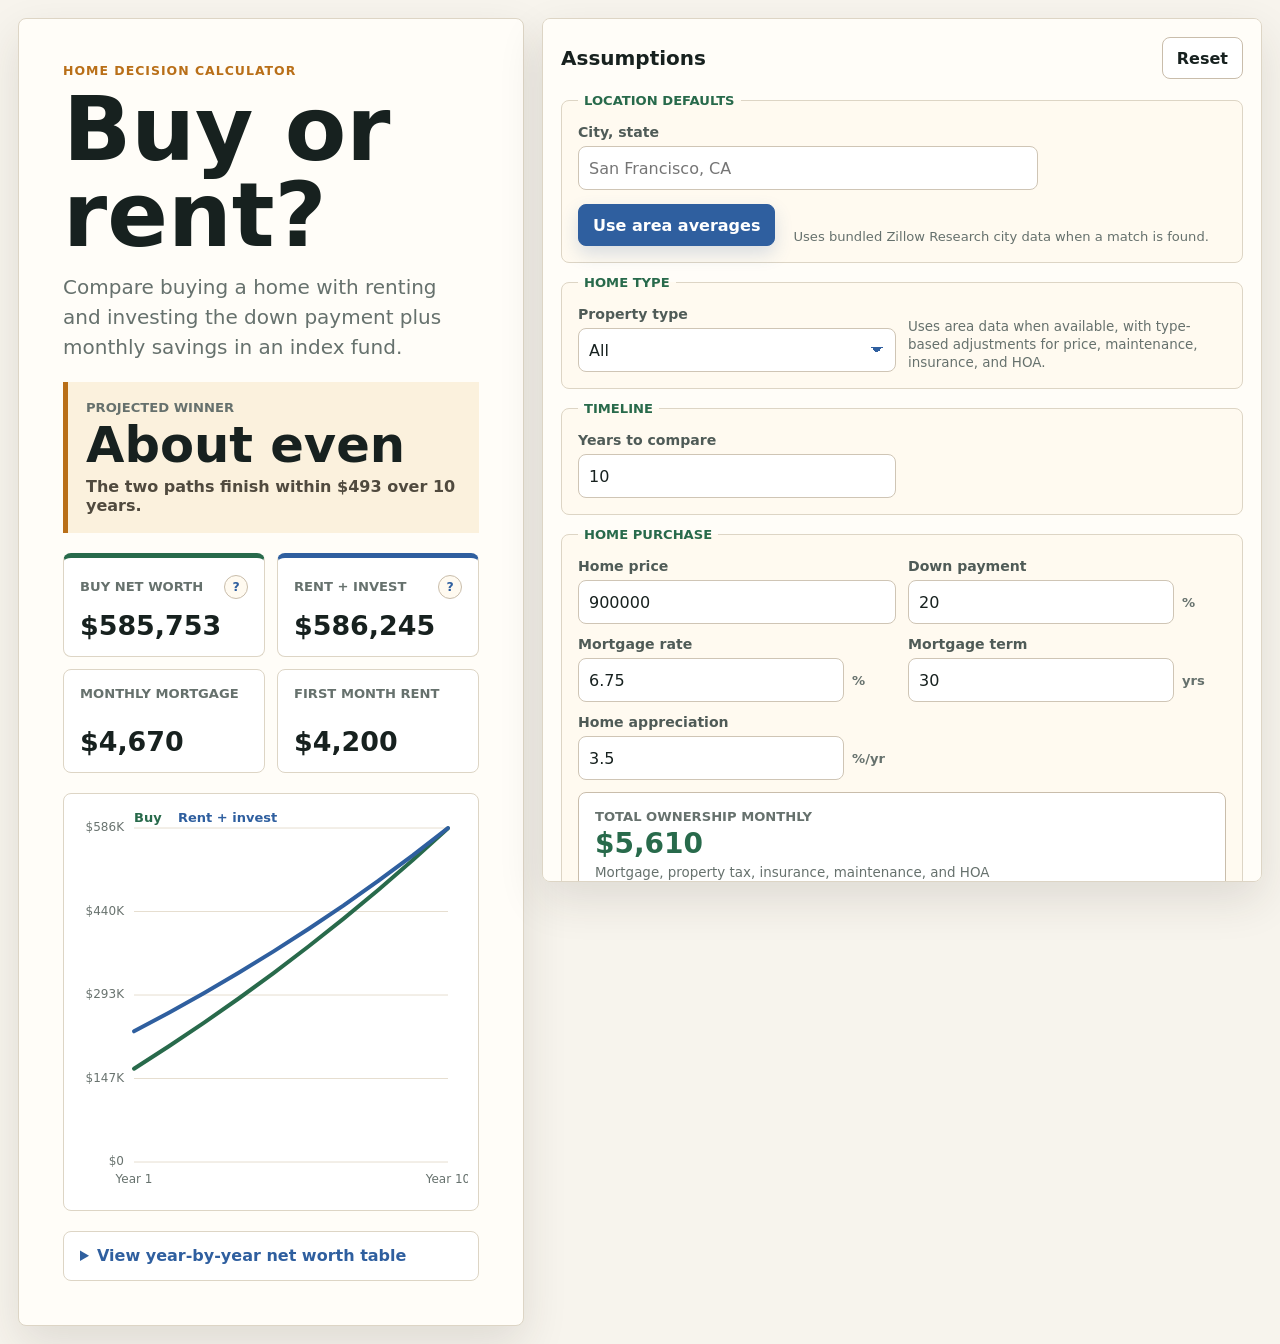
